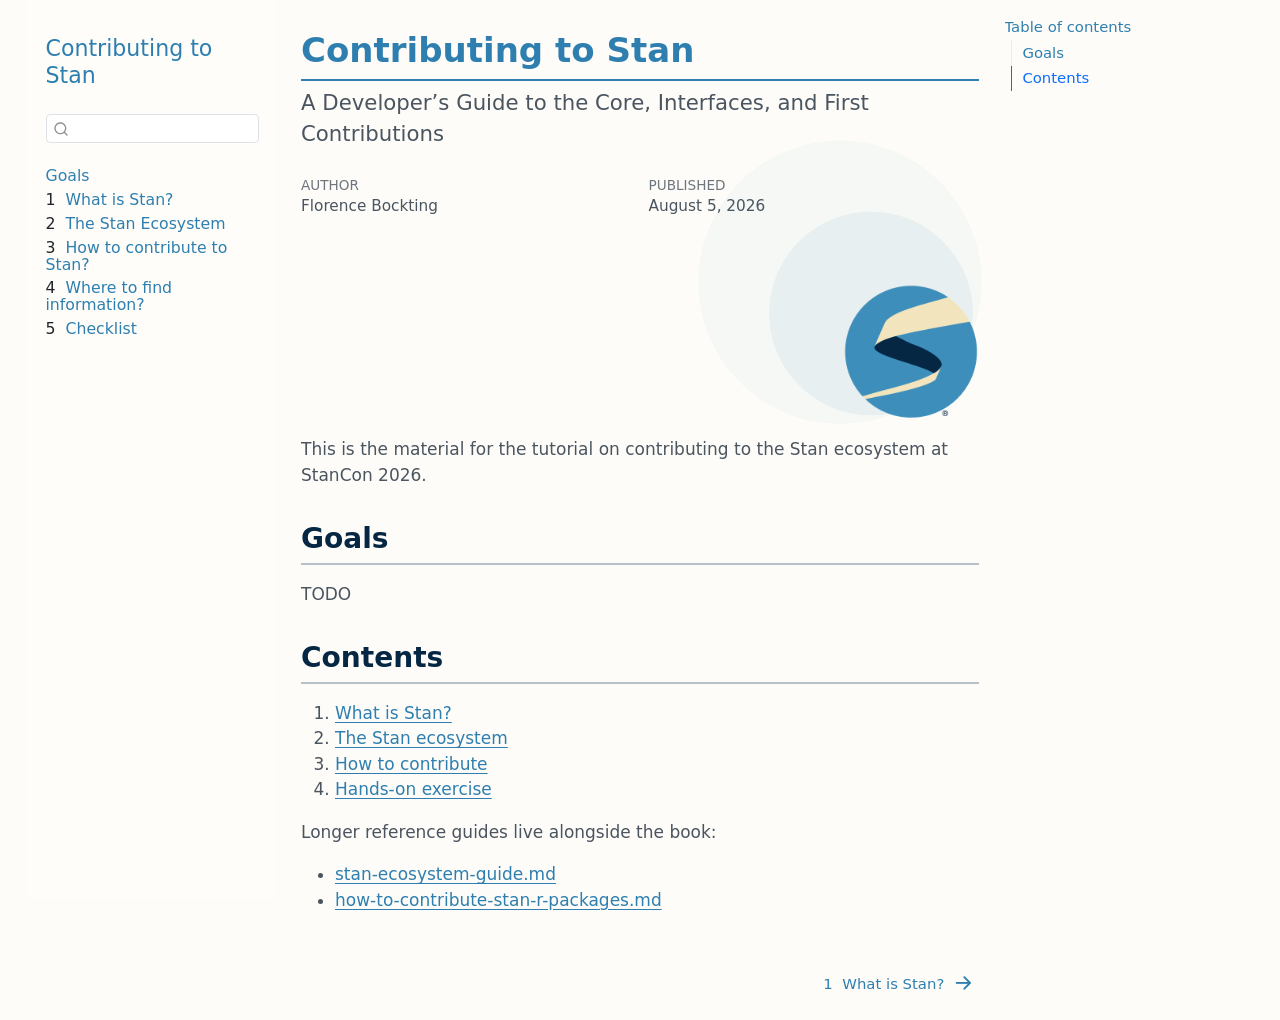
==== index.html @ cd62db87 "Built site for gh-pages" ====
<!DOCTYPE html>
<html xmlns="http://www.w3.org/1999/xhtml" lang="en" xml:lang="en"><head>

<meta charset="utf-8">
<meta name="generator" content="quarto-1.9.37">

<meta name="viewport" content="width=device-width, initial-scale=1.0, user-scalable=yes">

<meta name="author" content="Florence Bockting">
<meta name="dcterms.date" content="2026-08-05">

<title>Contributing to Stan</title>
<style>

code{white-space: pre-wrap;}
span.smallcaps{font-variant: small-caps;}
div.columns{display: flex; gap: min(4vw, 1.5em);}
div.column{flex: auto; overflow-x: auto;}
div.hanging-indent{margin-left: 1.5em; text-indent: -1.5em;}
ul.task-list{list-style: none;}
ul.task-list li input[type="checkbox"] {
width: 0.8em;
margin: 0 0.8em 0.2em -1em;  vertical-align: middle;
}
</style>


<script>const headroomChanged = new CustomEvent("quarto-hrChanged", {
  detail: {},
  bubbles: true,
  cancelable: false,
  composed: false,
});

const announceDismiss = () => {
  const annEl = window.document.getElementById("quarto-announcement");
  if (annEl) {
    annEl.remove();

    const annId = annEl.getAttribute("data-announcement-id");
    window.localStorage.setItem(`quarto-announce-${annId}`, "true");
  }
};

const announceRegister = () => {
  const annEl = window.document.getElementById("quarto-announcement");
  if (annEl) {
    const annId = annEl.getAttribute("data-announcement-id");
    const isDismissed =
      window.localStorage.getItem(`quarto-announce-${annId}`) || false;
    if (isDismissed) {
      announceDismiss();
      return;
    } else {
      annEl.classList.remove("hidden");
    }

    const actionEl = annEl.querySelector(".quarto-announcement-action");
    if (actionEl) {
      actionEl.addEventListener("click", function (e) {
        e.preventDefault();
        // Hide the bar immediately
        announceDismiss();
      });
    }
  }
};

window.document.addEventListener("DOMContentLoaded", function () {
  let init = false;

  announceRegister();

  // Manage the back to top button, if one is present.
  let lastScrollTop = window.pageYOffset || document.documentElement.scrollTop;
  const scrollDownBuffer = 5;
  const scrollUpBuffer = 35;
  const btn = document.getElementById("quarto-back-to-top");
  const hideBackToTop = () => {
    btn.style.display = "none";
  };
  const showBackToTop = () => {
    btn.style.display = "inline-block";
  };
  if (btn) {
    window.document.addEventListener(
      "scroll",
      function () {
        const currentScrollTop =
          window.pageYOffset || document.documentElement.scrollTop;

        // Shows and hides the button 'intelligently' as the user scrolls
        if (currentScrollTop - scrollDownBuffer > lastScrollTop) {
          hideBackToTop();
          lastScrollTop = currentScrollTop <= 0 ? 0 : currentScrollTop;
        } else if (currentScrollTop < lastScrollTop - scrollUpBuffer) {
          showBackToTop();
          lastScrollTop = currentScrollTop <= 0 ? 0 : currentScrollTop;
        }

        // Show the button at the bottom, hides it at the top
        if (currentScrollTop <= 0) {
          hideBackToTop();
        } else if (
          window.innerHeight + currentScrollTop >=
          document.body.offsetHeight
        ) {
          showBackToTop();
        }
      },
      false
    );
  }

  function throttle(func, wait) {
    var timeout;
    return function () {
      const context = this;
      const args = arguments;
      const later = function () {
        clearTimeout(timeout);
        timeout = null;
        func.apply(context, args);
      };

      if (!timeout) {
        timeout = setTimeout(later, wait);
      }
    };
  }

  function headerOffset() {
    // Set an offset if there is are fixed top navbar
    const headerEl = window.document.querySelector("header.fixed-top");
    if (headerEl) {
      return headerEl.clientHeight;
    } else {
      return 0;
    }
  }

  function footerOffset() {
    const footerEl = window.document.querySelector("footer.footer");
    if (footerEl) {
      return footerEl.clientHeight;
    } else {
      return 0;
    }
  }

  function dashboardOffset() {
    const dashboardNavEl = window.document.getElementById(
      "quarto-dashboard-header"
    );
    if (dashboardNavEl !== null) {
      return dashboardNavEl.clientHeight;
    } else {
      return 0;
    }
  }

  function updateDocumentOffsetWithoutAnimation() {
    updateDocumentOffset(false);
  }

  function updateDocumentOffset(animated) {
    // set body offset
    const topOffset = headerOffset();
    const bodyOffset = topOffset + footerOffset() + dashboardOffset();
    const bodyEl = window.document.body;
    bodyEl.setAttribute("data-bs-offset", topOffset);
    bodyEl.style.paddingTop = topOffset + "px";

    // deal with sidebar offsets
    const sidebars = window.document.querySelectorAll(
      ".sidebar, .headroom-target"
    );
    sidebars.forEach((sidebar) => {
      if (!animated) {
        sidebar.classList.add("notransition");
        // Remove the no transition class after the animation has time to complete
        setTimeout(function () {
          sidebar.classList.remove("notransition");
        }, 201);
      }

      if (window.Headroom && sidebar.classList.contains("sidebar-unpinned")) {
        sidebar.style.top = "0";
        sidebar.style.maxHeight = "100vh";
      } else {
        sidebar.style.top = topOffset + "px";
        sidebar.style.maxHeight = "calc(100vh - " + topOffset + "px)";
      }
    });

    // allow space for footer
    const mainContainer = window.document.querySelector(".quarto-container");
    if (mainContainer) {
      mainContainer.style.minHeight = "calc(100vh - " + bodyOffset + "px)";
    }

    // link offset
    let linkStyle = window.document.querySelector("#quarto-target-style");
    if (!linkStyle) {
      linkStyle = window.document.createElement("style");
      linkStyle.setAttribute("id", "quarto-target-style");
      window.document.head.appendChild(linkStyle);
    }
    while (linkStyle.firstChild) {
      linkStyle.removeChild(linkStyle.firstChild);
    }
    if (topOffset > 0) {
      linkStyle.appendChild(
        window.document.createTextNode(`
      section:target::before {
        content: "";
        display: block;
        height: ${topOffset}px;
        margin: -${topOffset}px 0 0;
      }`)
      );
    }
    if (init) {
      window.dispatchEvent(headroomChanged);
    }
    init = true;
  }

  // initialize headroom
  var header = window.document.querySelector("#quarto-header");
  if (header && window.Headroom) {
    const headroom = new window.Headroom(header, {
      tolerance: 5,
      onPin: function () {
        const sidebars = window.document.querySelectorAll(
          ".sidebar, .headroom-target"
        );
        sidebars.forEach((sidebar) => {
          sidebar.classList.remove("sidebar-unpinned");
        });
        updateDocumentOffset();
      },
      onUnpin: function () {
        const sidebars = window.document.querySelectorAll(
          ".sidebar, .headroom-target"
        );
        sidebars.forEach((sidebar) => {
          sidebar.classList.add("sidebar-unpinned");
        });
        updateDocumentOffset();
      },
    });
    headroom.init();

    let frozen = false;
    window.quartoToggleHeadroom = function () {
      if (frozen) {
        headroom.unfreeze();
        frozen = false;
      } else {
        headroom.freeze();
        frozen = true;
      }
    };
  }

  window.addEventListener(
    "hashchange",
    function (e) {
      if (
        getComputedStyle(document.documentElement).scrollBehavior !== "smooth"
      ) {
        window.scrollTo(0, window.pageYOffset - headerOffset());
      }
    },
    false
  );

  // Observe size changed for the header
  const headerEl = window.document.querySelector("header.fixed-top");
  if (headerEl && window.ResizeObserver) {
    const observer = new window.ResizeObserver(() => {
      setTimeout(updateDocumentOffsetWithoutAnimation, 0);
    });
    observer.observe(headerEl, {
      attributes: true,
      childList: true,
      characterData: true,
    });
  } else {
    window.addEventListener(
      "resize",
      throttle(updateDocumentOffsetWithoutAnimation, 50)
    );
  }
  setTimeout(updateDocumentOffsetWithoutAnimation, 250);

  // fixup index.html links if we aren't on the filesystem
  if (window.location.protocol !== "file:") {
    const links = window.document.querySelectorAll("a");
    for (let i = 0; i < links.length; i++) {
      if (links[i].href) {
        links[i].dataset.originalHref = links[i].href;
        links[i].href = links[i].href.replace(/\/index\.html/, "/");
      }
    }

    // Fixup any sharing links that require urls
    // Append url to any sharing urls
    const sharingLinks = window.document.querySelectorAll(
      "a.sidebar-tools-main-item, a.quarto-navigation-tool, a.quarto-navbar-tools, a.quarto-navbar-tools-item"
    );
    for (let i = 0; i < sharingLinks.length; i++) {
      const sharingLink = sharingLinks[i];
      const href = sharingLink.getAttribute("href");
      if (href) {
        sharingLink.setAttribute(
          "href",
          href.replace("|url|", window.location.href)
        );
      }
    }

    // Scroll the active navigation item into view, if necessary
    const navSidebar = window.document.querySelector("nav#quarto-sidebar");
    if (navSidebar) {
      // Find the active item
      const activeItem = navSidebar.querySelector("li.sidebar-item a.active");
      if (activeItem) {
        // Wait for the scroll height and height to resolve by observing size changes on the
        // nav element that is scrollable
        const resizeObserver = new ResizeObserver((_entries) => {
          // The bottom of the element
          const elBottom = activeItem.offsetTop;
          const viewBottom = navSidebar.scrollTop + navSidebar.clientHeight;

          // The element height and scroll height are the same, then we are still loading
          if (viewBottom !== navSidebar.scrollHeight) {
            // Determine if the item isn't visible and scroll to it
            if (elBottom >= viewBottom) {
              navSidebar.scrollTop = elBottom;
            }

            // stop observing now since we've completed the scroll
            resizeObserver.unobserve(navSidebar);
          }
        });
        resizeObserver.observe(navSidebar);
      }
    }
  }
});
</script>
<script>/*!
 * headroom.js v0.12.0 - Give your page some headroom. Hide your header until you need it
 * Copyright (c) 2020 Nick Williams - http://wicky.nillia.ms/headroom.js
 * License: MIT
 */

!function(t,n){"object"==typeof exports&&"undefined"!=typeof module?module.exports=n():"function"==typeof define&&define.amd?define(n):(t=t||self).Headroom=n()}(this,function(){"use strict";function t(){return"undefined"!=typeof window}function d(t){return function(t){return t&&t.document&&function(t){return 9===t.nodeType}(t.document)}(t)?function(t){var n=t.document,o=n.body,s=n.documentElement;return{scrollHeight:function(){return Math.max(o.scrollHeight,s.scrollHeight,o.offsetHeight,s.offsetHeight,o.clientHeight,s.clientHeight)},height:function(){return t.innerHeight||s.clientHeight||o.clientHeight},scrollY:function(){return void 0!==t.pageYOffset?t.pageYOffset:(s||o.parentNode||o).scrollTop}}}(t):function(t){return{scrollHeight:function(){return Math.max(t.scrollHeight,t.offsetHeight,t.clientHeight)},height:function(){return Math.max(t.offsetHeight,t.clientHeight)},scrollY:function(){return t.scrollTop}}}(t)}function n(t,s,e){var n,o=function(){var n=!1;try{var t={get passive(){n=!0}};window.addEventListener("test",t,t),window.removeEventListener("test",t,t)}catch(t){n=!1}return n}(),i=!1,r=d(t),l=r.scrollY(),a={};function c(){var t=Math.round(r.scrollY()),n=r.height(),o=r.scrollHeight();a.scrollY=t,a.lastScrollY=l,a.direction=l<t?"down":"up",a.distance=Math.abs(t-l),a.isOutOfBounds=t<0||o<t+n,a.top=t<=s.offset[a.direction],a.bottom=o<=t+n,a.toleranceExceeded=a.distance>s.tolerance[a.direction],e(a),l=t,i=!1}function h(){i||(i=!0,n=requestAnimationFrame(c))}var u=!!o&&{passive:!0,capture:!1};return t.addEventListener("scroll",h,u),c(),{destroy:function(){cancelAnimationFrame(n),t.removeEventListener("scroll",h,u)}}}function o(t){return t===Object(t)?t:{down:t,up:t}}function s(t,n){n=n||{},Object.assign(this,s.options,n),this.classes=Object.assign({},s.options.classes,n.classes),this.elem=t,this.tolerance=o(this.tolerance),this.offset=o(this.offset),this.initialised=!1,this.frozen=!1}return s.prototype={constructor:s,init:function(){return s.cutsTheMustard&&!this.initialised&&(this.addClass("initial"),this.initialised=!0,setTimeout(function(t){t.scrollTracker=n(t.scroller,{offset:t.offset,tolerance:t.tolerance},t.update.bind(t))},100,this)),this},destroy:function(){this.initialised=!1,Object.keys(this.classes).forEach(this.removeClass,this),this.scrollTracker.destroy()},unpin:function(){!this.hasClass("pinned")&&this.hasClass("unpinned")||(this.addClass("unpinned"),this.removeClass("pinned"),this.onUnpin&&this.onUnpin.call(this))},pin:function(){this.hasClass("unpinned")&&(this.addClass("pinned"),this.removeClass("unpinned"),this.onPin&&this.onPin.call(this))},freeze:function(){this.frozen=!0,this.addClass("frozen")},unfreeze:function(){this.frozen=!1,this.removeClass("frozen")},top:function(){this.hasClass("top")||(this.addClass("top"),this.removeClass("notTop"),this.onTop&&this.onTop.call(this))},notTop:function(){this.hasClass("notTop")||(this.addClass("notTop"),this.removeClass("top"),this.onNotTop&&this.onNotTop.call(this))},bottom:function(){this.hasClass("bottom")||(this.addClass("bottom"),this.removeClass("notBottom"),this.onBottom&&this.onBottom.call(this))},notBottom:function(){this.hasClass("notBottom")||(this.addClass("notBottom"),this.removeClass("bottom"),this.onNotBottom&&this.onNotBottom.call(this))},shouldUnpin:function(t){return"down"===t.direction&&!t.top&&t.toleranceExceeded},shouldPin:function(t){return"up"===t.direction&&t.toleranceExceeded||t.top},addClass:function(t){this.elem.classList.add.apply(this.elem.classList,this.classes[t].split(" "))},removeClass:function(t){this.elem.classList.remove.apply(this.elem.classList,this.classes[t].split(" "))},hasClass:function(t){return this.classes[t].split(" ").every(function(t){return this.classList.contains(t)},this.elem)},update:function(t){t.isOutOfBounds||!0!==this.frozen&&(t.top?this.top():this.notTop(),t.bottom?this.bottom():this.notBottom(),this.shouldUnpin(t)?this.unpin():this.shouldPin(t)&&this.pin())}},s.options={tolerance:{up:0,down:0},offset:0,scroller:t()?window:null,classes:{frozen:"headroom--frozen",pinned:"headroom--pinned",unpinned:"headroom--unpinned",top:"headroom--top",notTop:"headroom--not-top",bottom:"headroom--bottom",notBottom:"headroom--not-bottom",initial:"headroom"}},s.cutsTheMustard=!!(t()&&function(){}.bind&&"classList"in document.documentElement&&Object.assign&&Object.keys&&requestAnimationFrame),s});
</script>
<script>/*!
 * clipboard.js v2.0.11
 * https://clipboardjs.com/
 *
 * Licensed MIT © Zeno Rocha
 */
!function(t,e){"object"==typeof exports&&"object"==typeof module?module.exports=e():"function"==typeof define&&define.amd?define([],e):"object"==typeof exports?exports.ClipboardJS=e():t.ClipboardJS=e()}(this,function(){return n={686:function(t,e,n){"use strict";n.d(e,{default:function(){return b}});var e=n(279),i=n.n(e),e=n(370),u=n.n(e),e=n(817),r=n.n(e);function c(t){try{return document.execCommand(t)}catch(t){return}}var a=function(t){t=r()(t);return c("cut"),t};function o(t,e){var n,o,t=(n=t,o="rtl"===document.documentElement.getAttribute("dir"),(t=document.createElement("textarea")).style.fontSize="12pt",t.style.border="0",t.style.padding="0",t.style.margin="0",t.style.position="absolute",t.style[o?"right":"left"]="-9999px",o=window.pageYOffset||document.documentElement.scrollTop,t.style.top="".concat(o,"px"),t.setAttribute("readonly",""),t.value=n,t);return e.container.appendChild(t),e=r()(t),c("copy"),t.remove(),e}var f=function(t){var e=1<arguments.length&&void 0!==arguments[1]?arguments[1]:{container:document.body},n="";return"string"==typeof t?n=o(t,e):t instanceof HTMLInputElement&&!["text","search","url","tel","password"].includes(null==t?void 0:t.type)?n=o(t.value,e):(n=r()(t),c("copy")),n};function l(t){return(l="function"==typeof Symbol&&"symbol"==typeof Symbol.iterator?function(t){return typeof t}:function(t){return t&&"function"==typeof Symbol&&t.constructor===Symbol&&t!==Symbol.prototype?"symbol":typeof t})(t)}var s=function(){var t=0<arguments.length&&void 0!==arguments[0]?arguments[0]:{},e=t.action,n=void 0===e?"copy":e,o=t.container,e=t.target,t=t.text;if("copy"!==n&&"cut"!==n)throw new Error('Invalid "action" value, use either "copy" or "cut"');if(void 0!==e){if(!e||"object"!==l(e)||1!==e.nodeType)throw new Error('Invalid "target" value, use a valid Element');if("copy"===n&&e.hasAttribute("disabled"))throw new Error('Invalid "target" attribute. Please use "readonly" instead of "disabled" attribute');if("cut"===n&&(e.hasAttribute("readonly")||e.hasAttribute("disabled")))throw new Error('Invalid "target" attribute. You can\'t cut text from elements with "readonly" or "disabled" attributes')}return t?f(t,{container:o}):e?"cut"===n?a(e):f(e,{container:o}):void 0};function p(t){return(p="function"==typeof Symbol&&"symbol"==typeof Symbol.iterator?function(t){return typeof t}:function(t){return t&&"function"==typeof Symbol&&t.constructor===Symbol&&t!==Symbol.prototype?"symbol":typeof t})(t)}function d(t,e){for(var n=0;n<e.length;n++){var o=e[n];o.enumerable=o.enumerable||!1,o.configurable=!0,"value"in o&&(o.writable=!0),Object.defineProperty(t,o.key,o)}}function y(t,e){return(y=Object.setPrototypeOf||function(t,e){return t.__proto__=e,t})(t,e)}function h(n){var o=function(){if("undefined"==typeof Reflect||!Reflect.construct)return!1;if(Reflect.construct.sham)return!1;if("function"==typeof Proxy)return!0;try{return Date.prototype.toString.call(Reflect.construct(Date,[],function(){})),!0}catch(t){return!1}}();return function(){var t,e=v(n);return t=o?(t=v(this).constructor,Reflect.construct(e,arguments,t)):e.apply(this,arguments),e=this,!(t=t)||"object"!==p(t)&&"function"!=typeof t?function(t){if(void 0!==t)return t;throw new ReferenceError("this hasn't been initialised - super() hasn't been called")}(e):t}}function v(t){return(v=Object.setPrototypeOf?Object.getPrototypeOf:function(t){return t.__proto__||Object.getPrototypeOf(t)})(t)}function m(t,e){t="data-clipboard-".concat(t);if(e.hasAttribute(t))return e.getAttribute(t)}var b=function(){!function(t,e){if("function"!=typeof e&&null!==e)throw new TypeError("Super expression must either be null or a function");t.prototype=Object.create(e&&e.prototype,{constructor:{value:t,writable:!0,configurable:!0}}),e&&y(t,e)}(r,i());var t,e,n,o=h(r);function r(t,e){var n;return function(t){if(!(t instanceof r))throw new TypeError("Cannot call a class as a function")}(this),(n=o.call(this)).resolveOptions(e),n.listenClick(t),n}return t=r,n=[{key:"copy",value:function(t){var e=1<arguments.length&&void 0!==arguments[1]?arguments[1]:{container:document.body};return f(t,e)}},{key:"cut",value:function(t){return a(t)}},{key:"isSupported",value:function(){var t=0<arguments.length&&void 0!==arguments[0]?arguments[0]:["copy","cut"],t="string"==typeof t?[t]:t,e=!!document.queryCommandSupported;return t.forEach(function(t){e=e&&!!document.queryCommandSupported(t)}),e}}],(e=[{key:"resolveOptions",value:function(){var t=0<arguments.length&&void 0!==arguments[0]?arguments[0]:{};this.action="function"==typeof t.action?t.action:this.defaultAction,this.target="function"==typeof t.target?t.target:this.defaultTarget,this.text="function"==typeof t.text?t.text:this.defaultText,this.container="object"===p(t.container)?t.container:document.body}},{key:"listenClick",value:function(t){var e=this;this.listener=u()(t,"click",function(t){return e.onClick(t)})}},{key:"onClick",value:function(t){var e=t.delegateTarget||t.currentTarget,n=this.action(e)||"copy",t=s({action:n,container:this.container,target:this.target(e),text:this.text(e)});this.emit(t?"success":"error",{action:n,text:t,trigger:e,clearSelection:function(){e&&e.focus(),window.getSelection().removeAllRanges()}})}},{key:"defaultAction",value:function(t){return m("action",t)}},{key:"defaultTarget",value:function(t){t=m("target",t);if(t)return document.querySelector(t)}},{key:"defaultText",value:function(t){return m("text",t)}},{key:"destroy",value:function(){this.listener.destroy()}}])&&d(t.prototype,e),n&&d(t,n),r}()},828:function(t){var e;"undefined"==typeof Element||Element.prototype.matches||((e=Element.prototype).matches=e.matchesSelector||e.mozMatchesSelector||e.msMatchesSelector||e.oMatchesSelector||e.webkitMatchesSelector),t.exports=function(t,e){for(;t&&9!==t.nodeType;){if("function"==typeof t.matches&&t.matches(e))return t;t=t.parentNode}}},438:function(t,e,n){var u=n(828);function i(t,e,n,o,r){var i=function(e,n,t,o){return function(t){t.delegateTarget=u(t.target,n),t.delegateTarget&&o.call(e,t)}}.apply(this,arguments);return t.addEventListener(n,i,r),{destroy:function(){t.removeEventListener(n,i,r)}}}t.exports=function(t,e,n,o,r){return"function"==typeof t.addEventListener?i.apply(null,arguments):"function"==typeof n?i.bind(null,document).apply(null,arguments):("string"==typeof t&&(t=document.querySelectorAll(t)),Array.prototype.map.call(t,function(t){return i(t,e,n,o,r)}))}},879:function(t,n){n.node=function(t){return void 0!==t&&t instanceof HTMLElement&&1===t.nodeType},n.nodeList=function(t){var e=Object.prototype.toString.call(t);return void 0!==t&&("[object NodeList]"===e||"[object HTMLCollection]"===e)&&"length"in t&&(0===t.length||n.node(t[0]))},n.string=function(t){return"string"==typeof t||t instanceof String},n.fn=function(t){return"[object Function]"===Object.prototype.toString.call(t)}},370:function(t,e,n){var f=n(879),l=n(438);t.exports=function(t,e,n){if(!t&&!e&&!n)throw new Error("Missing required arguments");if(!f.string(e))throw new TypeError("Second argument must be a String");if(!f.fn(n))throw new TypeError("Third argument must be a Function");if(f.node(t))return c=e,a=n,(u=t).addEventListener(c,a),{destroy:function(){u.removeEventListener(c,a)}};if(f.nodeList(t))return o=t,r=e,i=n,Array.prototype.forEach.call(o,function(t){t.addEventListener(r,i)}),{destroy:function(){Array.prototype.forEach.call(o,function(t){t.removeEventListener(r,i)})}};if(f.string(t))return t=t,e=e,n=n,l(document.body,t,e,n);throw new TypeError("First argument must be a String, HTMLElement, HTMLCollection, or NodeList");var o,r,i,u,c,a}},817:function(t){t.exports=function(t){var e,n="SELECT"===t.nodeName?(t.focus(),t.value):"INPUT"===t.nodeName||"TEXTAREA"===t.nodeName?((e=t.hasAttribute("readonly"))||t.setAttribute("readonly",""),t.select(),t.setSelectionRange(0,t.value.length),e||t.removeAttribute("readonly"),t.value):(t.hasAttribute("contenteditable")&&t.focus(),n=window.getSelection(),(e=document.createRange()).selectNodeContents(t),n.removeAllRanges(),n.addRange(e),n.toString());return n}},279:function(t){function e(){}e.prototype={on:function(t,e,n){var o=this.e||(this.e={});return(o[t]||(o[t]=[])).push({fn:e,ctx:n}),this},once:function(t,e,n){var o=this;function r(){o.off(t,r),e.apply(n,arguments)}return r._=e,this.on(t,r,n)},emit:function(t){for(var e=[].slice.call(arguments,1),n=((this.e||(this.e={}))[t]||[]).slice(),o=0,r=n.length;o<r;o++)n[o].fn.apply(n[o].ctx,e);return this},off:function(t,e){var n=this.e||(this.e={}),o=n[t],r=[];if(o&&e)for(var i=0,u=o.length;i<u;i++)o[i].fn!==e&&o[i].fn._!==e&&r.push(o[i]);return r.length?n[t]=r:delete n[t],this}},t.exports=e,t.exports.TinyEmitter=e}},r={},o.n=function(t){var e=t&&t.__esModule?function(){return t.default}:function(){return t};return o.d(e,{a:e}),e},o.d=function(t,e){for(var n in e)o.o(e,n)&&!o.o(t,n)&&Object.defineProperty(t,n,{enumerable:!0,get:e[n]})},o.o=function(t,e){return Object.prototype.hasOwnProperty.call(t,e)},o(686).default;function o(t){if(r[t])return r[t].exports;var e=r[t]={exports:{}};return n[t](e,e.exports,o),e.exports}var n,r});</script>
<script>/*! @algolia/autocomplete-js 1.19.1 | MIT License | © Algolia, Inc. and contributors | https://github.com/algolia/autocomplete */
!function(e,t){"object"==typeof exports&&"undefined"!=typeof module?t(exports):"function"==typeof define&&define.amd?define(["exports"],t):t((e="undefined"!=typeof globalThis?globalThis:e||self)["@algolia/autocomplete-js"]={})}(this,(function(e){"use strict";function t(e,t){var n=Object.keys(e);if(Object.getOwnPropertySymbols){var r=Object.getOwnPropertySymbols(e);t&&(r=r.filter((function(t){return Object.getOwnPropertyDescriptor(e,t).enumerable}))),n.push.apply(n,r)}return n}function n(e){for(var n=1;n<arguments.length;n++){var r=null!=arguments[n]?arguments[n]:{};n%2?t(Object(r),!0).forEach((function(t){o(e,t,r[t])})):Object.getOwnPropertyDescriptors?Object.defineProperties(e,Object.getOwnPropertyDescriptors(r)):t(Object(r)).forEach((function(t){Object.defineProperty(e,t,Object.getOwnPropertyDescriptor(r,t))}))}return e}function r(e){return r="function"==typeof Symbol&&"symbol"==typeof Symbol.iterator?function(e){return typeof e}:function(e){return e&&"function"==typeof Symbol&&e.constructor===Symbol&&e!==Symbol.prototype?"symbol":typeof e},r(e)}function o(e,t,n){return(t=function(e){var t=function(e,t){if("object"!=typeof e||null===e)return e;var n=e[Symbol.toPrimitive];if(void 0!==n){var r=n.call(e,t||"default");if("object"!=typeof r)return r;throw new TypeError("@@toPrimitive must return a primitive value.")}return("string"===t?String:Number)(e)}(e,"string");return"symbol"==typeof t?t:String(t)}(t))in e?Object.defineProperty(e,t,{value:n,enumerable:!0,configurable:!0,writable:!0}):e[t]=n,e}function i(){return i=Object.assign?Object.assign.bind():function(e){for(var t=1;t<arguments.length;t++){var n=arguments[t];for(var r in n)Object.prototype.hasOwnProperty.call(n,r)&&(e[r]=n[r])}return e},i.apply(this,arguments)}function u(e,t){if(null==e)return{};var n,r,o=function(e,t){if(null==e)return{};var n,r,o={},i=Object.keys(e);for(r=0;r<i.length;r++)n=i[r],t.indexOf(n)>=0||(o[n]=e[n]);return o}(e,t);if(Object.getOwnPropertySymbols){var i=Object.getOwnPropertySymbols(e);for(r=0;r<i.length;r++)n=i[r],t.indexOf(n)>=0||Object.prototype.propertyIsEnumerable.call(e,n)&&(o[n]=e[n])}return o}function a(e,t){return function(e){if(Array.isArray(e))return e}(e)||function(e,t){var n=null==e?null:"undefined"!=typeof Symbol&&e[Symbol.iterator]||e["@@iterator"];if(null!=n){var r,o,i,u,a=[],l=!0,c=!1;try{if(i=(n=n.call(e)).next,0===t){if(Object(n)!==n)return;l=!1}else for(;!(l=(r=i.call(n)).done)&&(a.push(r.value),a.length!==t);l=!0);}catch(e){c=!0,o=e}finally{try{if(!l&&null!=n.return&&(u=n.return(),Object(u)!==u))return}finally{if(c)throw o}}return a}}(e,t)||c(e,t)||function(){throw new TypeError("Invalid attempt to destructure non-iterable instance.\nIn order to be iterable, non-array objects must have a [Symbol.iterator]() method.")}()}function l(e){return function(e){if(Array.isArray(e))return s(e)}(e)||function(e){if("undefined"!=typeof Symbol&&null!=e[Symbol.iterator]||null!=e["@@iterator"])return Array.from(e)}(e)||c(e)||function(){throw new TypeError("Invalid attempt to spread non-iterable instance.\nIn order to be iterable, non-array objects must have a [Symbol.iterator]() method.")}()}function c(e,t){if(e){if("string"==typeof e)return s(e,t);var n=Object.prototype.toString.call(e).slice(8,-1);return"Object"===n&&e.constructor&&(n=e.constructor.name),"Map"===n||"Set"===n?Array.from(e):"Arguments"===n||/^(?:Ui|I)nt(?:8|16|32)(?:Clamped)?Array$/.test(n)?s(e,t):void 0}}function s(e,t){(null==t||t>e.length)&&(t=e.length);for(var n=0,r=new Array(t);n<t;n++)r[n]=e[n];return r}function f(e){return{current:e}}function p(e,t){var n=void 0;return function(){for(var r=arguments.length,o=new Array(r),i=0;i<r;i++)o[i]=arguments[i];n&&clearTimeout(n),n=setTimeout((function(){return e.apply(void 0,o)}),t)}}function m(e){return e.reduce((function(e,t){return e.concat(t)}),[])}var v=0;function d(){return"autocomplete-".concat(v++)}function y(e,t){return t.reduce((function(e,t){return e&&e[t]}),e)}function b(e){return 0===e.collections.length?0:e.collections.reduce((function(e,t){return e+t.items.length}),0)}function g(e){return e!==Object(e)}function h(e,t){if(e===t)return!0;if(g(e)||g(t)||"function"==typeof e||"function"==typeof t)return e===t;if(Object.keys(e).length!==Object.keys(t).length)return!1;for(var n=0,r=Object.keys(e);n<r.length;n++){var o=r[n];if(!(o in t))return!1;if(!h(e[o],t[o]))return!1}return!0}var _=function(){};var O="1.19.1",S=[{segment:"autocomplete-core",version:O}];function j(e){var t=e.item,n=e.items,r=void 0===n?[]:n;return{index:t.__autocomplete_indexName,items:[t],positions:[1+r.findIndex((function(e){return e.objectID===t.objectID}))],queryID:t.__autocomplete_queryID,algoliaSource:["autocomplete"]}}function P(e,t){return function(e){if(Array.isArray(e))return e}(e)||function(e,t){var n=null==e?null:"undefined"!=typeof Symbol&&e[Symbol.iterator]||e["@@iterator"];if(null!=n){var r,o,i,u,a=[],l=!0,c=!1;try{if(i=(n=n.call(e)).next,0===t){if(Object(n)!==n)return;l=!1}else for(;!(l=(r=i.call(n)).done)&&(a.push(r.value),a.length!==t);l=!0);}catch(e){c=!0,o=e}finally{try{if(!l&&null!=n.return&&(u=n.return(),Object(u)!==u))return}finally{if(c)throw o}}return a}}(e,t)||function(e,t){if(!e)return;if("string"==typeof e)return w(e,t);var n=Object.prototype.toString.call(e).slice(8,-1);"Object"===n&&e.constructor&&(n=e.constructor.name);if("Map"===n||"Set"===n)return Array.from(e);if("Arguments"===n||/^(?:Ui|I)nt(?:8|16|32)(?:Clamped)?Array$/.test(n))return w(e,t)}(e,t)||function(){throw new TypeError("Invalid attempt to destructure non-iterable instance.\nIn order to be iterable, non-array objects must have a [Symbol.iterator]() method.")}()}function w(e,t){(null==t||t>e.length)&&(t=e.length);for(var n=0,r=new Array(t);n<t;n++)r[n]=e[n];return r}var I=["items"],A=["items"];function E(e){return E="function"==typeof Symbol&&"symbol"==typeof Symbol.iterator?function(e){return typeof e}:function(e){return e&&"function"==typeof Symbol&&e.constructor===Symbol&&e!==Symbol.prototype?"symbol":typeof e},E(e)}function D(e){return function(e){if(Array.isArray(e))return C(e)}(e)||function(e){if("undefined"!=typeof Symbol&&null!=e[Symbol.iterator]||null!=e["@@iterator"])return Array.from(e)}(e)||function(e,t){if(!e)return;if("string"==typeof e)return C(e,t);var n=Object.prototype.toString.call(e).slice(8,-1);"Object"===n&&e.constructor&&(n=e.constructor.name);if("Map"===n||"Set"===n)return Array.from(e);if("Arguments"===n||/^(?:Ui|I)nt(?:8|16|32)(?:Clamped)?Array$/.test(n))return C(e,t)}(e)||function(){throw new TypeError("Invalid attempt to spread non-iterable instance.\nIn order to be iterable, non-array objects must have a [Symbol.iterator]() method.")}()}function C(e,t){(null==t||t>e.length)&&(t=e.length);for(var n=0,r=new Array(t);n<t;n++)r[n]=e[n];return r}function k(e,t){if(null==e)return{};var n,r,o=function(e,t){if(null==e)return{};var n,r,o={},i=Object.keys(e);for(r=0;r<i.length;r++)n=i[r],t.indexOf(n)>=0||(o[n]=e[n]);return o}(e,t);if(Object.getOwnPropertySymbols){var i=Object.getOwnPropertySymbols(e);for(r=0;r<i.length;r++)n=i[r],t.indexOf(n)>=0||Object.prototype.propertyIsEnumerable.call(e,n)&&(o[n]=e[n])}return o}function x(e,t){var n=Object.keys(e);if(Object.getOwnPropertySymbols){var r=Object.getOwnPropertySymbols(e);t&&(r=r.filter((function(t){return Object.getOwnPropertyDescriptor(e,t).enumerable}))),n.push.apply(n,r)}return n}function N(e){for(var t=1;t<arguments.length;t++){var n=null!=arguments[t]?arguments[t]:{};t%2?x(Object(n),!0).forEach((function(t){T(e,t,n[t])})):Object.getOwnPropertyDescriptors?Object.defineProperties(e,Object.getOwnPropertyDescriptors(n)):x(Object(n)).forEach((function(t){Object.defineProperty(e,t,Object.getOwnPropertyDescriptor(n,t))}))}return e}function T(e,t,n){return(t=function(e){var t=function(e,t){if("object"!==E(e)||null===e)return e;var n=e[Symbol.toPrimitive];if(void 0!==n){var r=n.call(e,t||"default");if("object"!==E(r))return r;throw new TypeError("@@toPrimitive must return a primitive value.")}return("string"===t?String:Number)(e)}(e,"string");return"symbol"===E(t)?t:String(t)}(t))in e?Object.defineProperty(e,t,{value:n,enumerable:!0,configurable:!0,writable:!0}):e[t]=n,e}function q(e){for(var t=arguments.length>1&&void 0!==arguments[1]?arguments[1]:20,n=[],r=0;r<e.objectIDs.length;r+=t)n.push(N(N({},e),{},{objectIDs:e.objectIDs.slice(r,r+t)}));return n}function B(e){return e.map((function(e){var t=e.items,n=k(e,I);return N(N({},n),{},{objectIDs:(null==t?void 0:t.map((function(e){return e.objectID})))||n.objectIDs})}))}function R(e){var t,n,r,o=(t=P((e.version||"").split(".").map(Number),2),n=t[0],r=t[1],n>=3||2===n&&r>=4||1===n&&r>=10);function i(t,n,r){if(o&&void 0!==r){var i=r[0].__autocomplete_algoliaCredentials,u={"X-Algolia-Application-Id":i.appId,"X-Algolia-API-Key":i.apiKey};e.apply(void 0,[t].concat(D(n),[{headers:u}]))}else e.apply(void 0,[t].concat(D(n)))}return{init:function(t,n){e("init",{appId:t,apiKey:n})},setAuthenticatedUserToken:function(t){e("setAuthenticatedUserToken",t)},setUserToken:function(t){e("setUserToken",t)},clickedObjectIDsAfterSearch:function(){for(var e=arguments.length,t=new Array(e),n=0;n<e;n++)t[n]=arguments[n];t.length>0&&i("clickedObjectIDsAfterSearch",B(t),t[0].items)},clickedObjectIDs:function(){for(var e=arguments.length,t=new Array(e),n=0;n<e;n++)t[n]=arguments[n];t.length>0&&i("clickedObjectIDs",B(t),t[0].items)},clickedFilters:function(){for(var t=arguments.length,n=new Array(t),r=0;r<t;r++)n[r]=arguments[r];n.length>0&&e.apply(void 0,["clickedFilters"].concat(n))},convertedObjectIDsAfterSearch:function(){for(var e=arguments.length,t=new Array(e),n=0;n<e;n++)t[n]=arguments[n];t.length>0&&i("convertedObjectIDsAfterSearch",B(t),t[0].items)},convertedObjectIDs:function(){for(var e=arguments.length,t=new Array(e),n=0;n<e;n++)t[n]=arguments[n];t.length>0&&i("convertedObjectIDs",B(t),t[0].items)},convertedFilters:function(){for(var t=arguments.length,n=new Array(t),r=0;r<t;r++)n[r]=arguments[r];n.length>0&&e.apply(void 0,["convertedFilters"].concat(n))},viewedObjectIDs:function(){for(var e=arguments.length,t=new Array(e),n=0;n<e;n++)t[n]=arguments[n];t.length>0&&t.reduce((function(e,t){var n=t.items,r=k(t,A);return[].concat(D(e),D(q(N(N({},r),{},{objectIDs:(null==n?void 0:n.map((function(e){return e.objectID})))||r.objectIDs})).map((function(e){return{items:n,payload:e}}))))}),[]).forEach((function(e){var t=e.items;return i("viewedObjectIDs",[e.payload],t)}))},viewedFilters:function(){for(var t=arguments.length,n=new Array(t),r=0;r<t;r++)n[r]=arguments[r];n.length>0&&e.apply(void 0,["viewedFilters"].concat(n))}}}function L(e){var t=e.items.reduce((function(e,t){var n;return e[t.__autocomplete_indexName]=(null!==(n=e[t.__autocomplete_indexName])&&void 0!==n?n:[]).concat(t),e}),{});return Object.keys(t).map((function(e){return{index:e,items:t[e],algoliaSource:["autocomplete"]}}))}function F(e){return e.objectID&&e.__autocomplete_indexName&&e.__autocomplete_queryID}function U(e){return U="function"==typeof Symbol&&"symbol"==typeof Symbol.iterator?function(e){return typeof e}:function(e){return e&&"function"==typeof Symbol&&e.constructor===Symbol&&e!==Symbol.prototype?"symbol":typeof e},U(e)}function M(e){return function(e){if(Array.isArray(e))return H(e)}(e)||function(e){if("undefined"!=typeof Symbol&&null!=e[Symbol.iterator]||null!=e["@@iterator"])return Array.from(e)}(e)||function(e,t){if(!e)return;if("string"==typeof e)return H(e,t);var n=Object.prototype.toString.call(e).slice(8,-1);"Object"===n&&e.constructor&&(n=e.constructor.name);if("Map"===n||"Set"===n)return Array.from(e);if("Arguments"===n||/^(?:Ui|I)nt(?:8|16|32)(?:Clamped)?Array$/.test(n))return H(e,t)}(e)||function(){throw new TypeError("Invalid attempt to spread non-iterable instance.\nIn order to be iterable, non-array objects must have a [Symbol.iterator]() method.")}()}function H(e,t){(null==t||t>e.length)&&(t=e.length);for(var n=0,r=new Array(t);n<t;n++)r[n]=e[n];return r}function V(e,t){var n=Object.keys(e);if(Object.getOwnPropertySymbols){var r=Object.getOwnPropertySymbols(e);t&&(r=r.filter((function(t){return Object.getOwnPropertyDescriptor(e,t).enumerable}))),n.push.apply(n,r)}return n}function W(e){for(var t=1;t<arguments.length;t++){var n=null!=arguments[t]?arguments[t]:{};t%2?V(Object(n),!0).forEach((function(t){Q(e,t,n[t])})):Object.getOwnPropertyDescriptors?Object.defineProperties(e,Object.getOwnPropertyDescriptors(n)):V(Object(n)).forEach((function(t){Object.defineProperty(e,t,Object.getOwnPropertyDescriptor(n,t))}))}return e}function Q(e,t,n){return(t=function(e){var t=function(e,t){if("object"!==U(e)||null===e)return e;var n=e[Symbol.toPrimitive];if(void 0!==n){var r=n.call(e,t||"default");if("object"!==U(r))return r;throw new TypeError("@@toPrimitive must return a primitive value.")}return("string"===t?String:Number)(e)}(e,"string");return"symbol"===U(t)?t:String(t)}(t))in e?Object.defineProperty(e,t,{value:n,enumerable:!0,configurable:!0,writable:!0}):e[t]=n,e}var K="2.15.0",$="https://cdn.jsdelivr.net/npm/search-insights@".concat(K,"/dist/search-insights.min.js"),z=p((function(e){var t=e.onItemsChange,n=e.items,r=e.insights,o=e.state;t({insights:r,insightsEvents:L({items:n}).map((function(e){return W({eventName:"Items Viewed"},e)})),state:o})}),400);function G(e){var t=function(e){return W({onItemsChange:function(e){var t=e.insights,n=e.insightsEvents,r=e.state;t.viewedObjectIDs.apply(t,M(n.map((function(e){return W(W({},e),{},{algoliaSource:J(e.algoliaSource,r.context)})}))))},onSelect:function(e){var t=e.insights,n=e.insightsEvents,r=e.state;t.clickedObjectIDsAfterSearch.apply(t,M(n.map((function(e){return W(W({},e),{},{algoliaSource:J(e.algoliaSource,r.context)})}))))},onActive:_,__autocomplete_clickAnalytics:!0},e)}(e),n=t.insightsClient,r=t.insightsInitParams,o=t.onItemsChange,i=t.onSelect,u=t.onActive,a=t.__autocomplete_clickAnalytics,l=n;if(n||function(e){if("undefined"!=typeof window)e({window:window})}((function(e){var t=e.window,n=t.AlgoliaAnalyticsObject||"aa";"string"==typeof n&&(l=t[n]),l||(t.AlgoliaAnalyticsObject=n,t[n]||(t[n]=function(){t[n].queue||(t[n].queue=[]);for(var e=arguments.length,r=new Array(e),o=0;o<e;o++)r[o]=arguments[o];t[n].queue.push(r)}),t[n].version=K,l=t[n],function(e){var t="[Autocomplete]: Could not load search-insights.js. Please load it manually following https://alg.li/insights-autocomplete";try{var n=e.document.createElement("script");n.async=!0,n.src=$,n.onerror=function(){console.error(t)},document.body.appendChild(n)}catch(e){console.error(t)}}(t))})),!l)return{};r&&l("init",W({partial:!0},r));var c=R(l),s=f([]),m=p((function(e){var t=e.state;if(t.isOpen){var n=t.collections.reduce((function(e,t){return[].concat(M(e),M(t.items))}),[]).filter(F);h(s.current.map((function(e){return e.objectID})),n.map((function(e){return e.objectID})))||(s.current=n,n.length>0&&z({onItemsChange:o,items:n,insights:c,state:t}))}}),0);return{name:"aa.algoliaInsightsPlugin",subscribe:function(e){var t=e.setContext,n=e.onSelect,r=e.onActive;function o(e){t({algoliaInsightsPlugin:{__algoliaSearchParameters:W(W({},a?{clickAnalytics:!0}:{}),e?{userToken:X(e)}:{}),insights:c}})}l("addAlgoliaAgent","insights-plugin"),o(),l("onUserTokenChange",(function(e){o(e)})),l("getUserToken",null,(function(e,t){o(t)})),n((function(e){var t=e.item,n=e.state,r=e.event,o=e.source;F(t)&&i({state:n,event:r,insights:c,item:t,insightsEvents:[W({eventName:"Item Selected"},j({item:t,items:o.getItems().filter(F)}))]})})),r((function(e){var t=e.item,n=e.source,r=e.state,o=e.event;F(t)&&u({state:r,event:o,insights:c,item:t,insightsEvents:[W({eventName:"Item Active"},j({item:t,items:n.getItems().filter(F)}))]})}))},onStateChange:function(e){var t=e.state;m({state:t})},__autocomplete_pluginOptions:e}}function J(){var e,t=arguments.length>0&&void 0!==arguments[0]?arguments[0]:[],n=arguments.length>1?arguments[1]:void 0;return[].concat(M(t),["autocomplete-internal"],M(null!==(e=n.algoliaInsightsPlugin)&&void 0!==e&&e.__automaticInsights?["autocomplete-automatic"]:[]))}function X(e){return"number"==typeof e?e.toString():e}function Y(e,t){var n=t;return{then:function(t,r){return Y(e.then(ee(t,n,e),ee(r,n,e)),n)},catch:function(t){return Y(e.catch(ee(t,n,e)),n)},finally:function(t){return t&&n.onCancelList.push(t),Y(e.finally(ee(t&&function(){return n.onCancelList=[],t()},n,e)),n)},cancel:function(){n.isCanceled=!0;var e=n.onCancelList;n.onCancelList=[],e.forEach((function(e){e()}))},isCanceled:function(){return!0===n.isCanceled}}}function Z(e){return Y(e,{isCanceled:!1,onCancelList:[]})}function ee(e,t,n){return e?function(n){return t.isCanceled?n:e(n)}:n}var te,ne=!0;function re(e,t,n,r){if(!n)return null;if(e<0&&(null===t||null!==r&&0===t))return n+e;var o=(null===t?-1:t)+e;return o<=-1||o>=n?null===r?null:0:o}function oe(e,t){var n=Object.keys(e);if(Object.getOwnPropertySymbols){var r=Object.getOwnPropertySymbols(e);t&&(r=r.filter((function(t){return Object.getOwnPropertyDescriptor(e,t).enumerable}))),n.push.apply(n,r)}return n}function ie(e){for(var t=1;t<arguments.length;t++){var n=null!=arguments[t]?arguments[t]:{};t%2?oe(Object(n),!0).forEach((function(t){ue(e,t,n[t])})):Object.getOwnPropertyDescriptors?Object.defineProperties(e,Object.getOwnPropertyDescriptors(n)):oe(Object(n)).forEach((function(t){Object.defineProperty(e,t,Object.getOwnPropertyDescriptor(n,t))}))}return e}function ue(e,t,n){return(t=function(e){var t=function(e,t){if("object"!==ae(e)||null===e)return e;var n=e[Symbol.toPrimitive];if(void 0!==n){var r=n.call(e,t||"default");if("object"!==ae(r))return r;throw new TypeError("@@toPrimitive must return a primitive value.")}return("string"===t?String:Number)(e)}(e,"string");return"symbol"===ae(t)?t:String(t)}(t))in e?Object.defineProperty(e,t,{value:n,enumerable:!0,configurable:!0,writable:!0}):e[t]=n,e}function ae(e){return ae="function"==typeof Symbol&&"symbol"==typeof Symbol.iterator?function(e){return typeof e}:function(e){return e&&"function"==typeof Symbol&&e.constructor===Symbol&&e!==Symbol.prototype?"symbol":typeof e},ae(e)}function le(e,t){var n="undefined"!=typeof Symbol&&e[Symbol.iterator]||e["@@iterator"];if(!n){if(Array.isArray(e)||(n=function(e,t){if(!e)return;if("string"==typeof e)return ce(e,t);var n=Object.prototype.toString.call(e).slice(8,-1);"Object"===n&&e.constructor&&(n=e.constructor.name);if("Map"===n||"Set"===n)return Array.from(e);if("Arguments"===n||/^(?:Ui|I)nt(?:8|16|32)(?:Clamped)?Array$/.test(n))return ce(e,t)}(e))||t&&e&&"number"==typeof e.length){n&&(e=n);var r=0,o=function(){};return{s:o,n:function(){return r>=e.length?{done:!0}:{done:!1,value:e[r++]}},e:function(e){throw e},f:o}}throw new TypeError("Invalid attempt to iterate non-iterable instance.\nIn order to be iterable, non-array objects must have a [Symbol.iterator]() method.")}var i,u=!0,a=!1;return{s:function(){n=n.call(e)},n:function(){var e=n.next();return u=e.done,e},e:function(e){a=!0,i=e},f:function(){try{u||null==n.return||n.return()}finally{if(a)throw i}}}}function ce(e,t){(null==t||t>e.length)&&(t=e.length);for(var n=0,r=new Array(t);n<t;n++)r[n]=e[n];return r}var se=function(e,t){var n,r=!1,o=[],i=le(e);try{for(i.s();!(n=i.n()).done;){var u,a,l,c=null===(u=n.value.__autocomplete_pluginOptions)||void 0===u||null===(a=(l=u).awaitSubmit)||void 0===a?void 0:a.call(l);if("number"==typeof c)o.push(c);else if(!0===c){r=!0;break}}}catch(e){i.e(e)}finally{i.f()}return r?t.wait():o.length>0?t.wait(Math.max.apply(Math,o)):void 0};function fe(e){var t=function(e){var t=e.collections.map((function(e){return e.items.length})).reduce((function(e,t,n){var r=(e[n-1]||0)+t;return e.push(r),e}),[]).reduce((function(t,n){return n<=e.activeItemId?t+1:t}),0);return e.collections[t]}(e);if(!t)return null;var n=t.items[function(e){for(var t=e.state,n=e.collection,r=!1,o=0,i=0;!1===r;){var u=t.collections[o];if(u===n){r=!0;break}i+=u.items.length,o++}return t.activeItemId-i}({state:e,collection:t})],r=t.source;return{item:n,itemInputValue:r.getItemInputValue({item:n,state:e}),itemUrl:r.getItemUrl({item:n,state:e}),source:r}}function pe(e,t,n){return[e,null==n?void 0:n.sourceId,t].filter(Boolean).join("-").replace(/\s/g,"")}var me=/((gt|sm)-|galaxy nexus)|samsung[- ]|samsungbrowser/i;function ve(e){return e.nativeEvent||e}function de(e){return de="function"==typeof Symbol&&"symbol"==typeof Symbol.iterator?function(e){return typeof e}:function(e){return e&&"function"==typeof Symbol&&e.constructor===Symbol&&e!==Symbol.prototype?"symbol":typeof e},de(e)}function ye(e,t){var n=Object.keys(e);if(Object.getOwnPropertySymbols){var r=Object.getOwnPropertySymbols(e);t&&(r=r.filter((function(t){return Object.getOwnPropertyDescriptor(e,t).enumerable}))),n.push.apply(n,r)}return n}function be(e,t,n){return(t=function(e){var t=function(e,t){if("object"!==de(e)||null===e)return e;var n=e[Symbol.toPrimitive];if(void 0!==n){var r=n.call(e,t||"default");if("object"!==de(r))return r;throw new TypeError("@@toPrimitive must return a primitive value.")}return("string"===t?String:Number)(e)}(e,"string");return"symbol"===de(t)?t:String(t)}(t))in e?Object.defineProperty(e,t,{value:n,enumerable:!0,configurable:!0,writable:!0}):e[t]=n,e}function ge(e,t,n){var r,o=t.initialState;return{getState:function(){return o},dispatch:function(r,i){var u=function(e){for(var t=1;t<arguments.length;t++){var n=null!=arguments[t]?arguments[t]:{};t%2?ye(Object(n),!0).forEach((function(t){be(e,t,n[t])})):Object.getOwnPropertyDescriptors?Object.defineProperties(e,Object.getOwnPropertyDescriptors(n)):ye(Object(n)).forEach((function(t){Object.defineProperty(e,t,Object.getOwnPropertyDescriptor(n,t))}))}return e}({},o);o=e(o,{type:r,props:t,payload:i}),n({state:o,prevState:u})},pendingRequests:(r=[],{add:function(e){return r.push(e),e.finally((function(){r=r.filter((function(t){return t!==e}))}))},cancelAll:function(){r.forEach((function(e){return e.cancel()}))},isEmpty:function(){return 0===r.length},wait:function(e){return ne?(ne=!1,te=e?Promise.race([Promise.all(r),new Promise((function(t){return setTimeout(t,e)}))]):Promise.all(r),te.then((function(){ne=!0}))):te}})}}function he(e){return he="function"==typeof Symbol&&"symbol"==typeof Symbol.iterator?function(e){return typeof e}:function(e){return e&&"function"==typeof Symbol&&e.constructor===Symbol&&e!==Symbol.prototype?"symbol":typeof e},he(e)}function _e(e,t){var n=Object.keys(e);if(Object.getOwnPropertySymbols){var r=Object.getOwnPropertySymbols(e);t&&(r=r.filter((function(t){return Object.getOwnPropertyDescriptor(e,t).enumerable}))),n.push.apply(n,r)}return n}function Oe(e){for(var t=1;t<arguments.length;t++){var n=null!=arguments[t]?arguments[t]:{};t%2?_e(Object(n),!0).forEach((function(t){Se(e,t,n[t])})):Object.getOwnPropertyDescriptors?Object.defineProperties(e,Object.getOwnPropertyDescriptors(n)):_e(Object(n)).forEach((function(t){Object.defineProperty(e,t,Object.getOwnPropertyDescriptor(n,t))}))}return e}function Se(e,t,n){return(t=function(e){var t=function(e,t){if("object"!==he(e)||null===e)return e;var n=e[Symbol.toPrimitive];if(void 0!==n){var r=n.call(e,t||"default");if("object"!==he(r))return r;throw new TypeError("@@toPrimitive must return a primitive value.")}return("string"===t?String:Number)(e)}(e,"string");return"symbol"===he(t)?t:String(t)}(t))in e?Object.defineProperty(e,t,{value:n,enumerable:!0,configurable:!0,writable:!0}):e[t]=n,e}function je(e){return je="function"==typeof Symbol&&"symbol"==typeof Symbol.iterator?function(e){return typeof e}:function(e){return e&&"function"==typeof Symbol&&e.constructor===Symbol&&e!==Symbol.prototype?"symbol":typeof e},je(e)}function Pe(e){return function(e){if(Array.isArray(e))return we(e)}(e)||function(e){if("undefined"!=typeof Symbol&&null!=e[Symbol.iterator]||null!=e["@@iterator"])return Array.from(e)}(e)||function(e,t){if(!e)return;if("string"==typeof e)return we(e,t);var n=Object.prototype.toString.call(e).slice(8,-1);"Object"===n&&e.constructor&&(n=e.constructor.name);if("Map"===n||"Set"===n)return Array.from(e);if("Arguments"===n||/^(?:Ui|I)nt(?:8|16|32)(?:Clamped)?Array$/.test(n))return we(e,t)}(e)||function(){throw new TypeError("Invalid attempt to spread non-iterable instance.\nIn order to be iterable, non-array objects must have a [Symbol.iterator]() method.")}()}function we(e,t){(null==t||t>e.length)&&(t=e.length);for(var n=0,r=new Array(t);n<t;n++)r[n]=e[n];return r}function Ie(e,t){var n=Object.keys(e);if(Object.getOwnPropertySymbols){var r=Object.getOwnPropertySymbols(e);t&&(r=r.filter((function(t){return Object.getOwnPropertyDescriptor(e,t).enumerable}))),n.push.apply(n,r)}return n}function Ae(e){for(var t=1;t<arguments.length;t++){var n=null!=arguments[t]?arguments[t]:{};t%2?Ie(Object(n),!0).forEach((function(t){Ee(e,t,n[t])})):Object.getOwnPropertyDescriptors?Object.defineProperties(e,Object.getOwnPropertyDescriptors(n)):Ie(Object(n)).forEach((function(t){Object.defineProperty(e,t,Object.getOwnPropertyDescriptor(n,t))}))}return e}function Ee(e,t,n){return(t=function(e){var t=function(e,t){if("object"!==je(e)||null===e)return e;var n=e[Symbol.toPrimitive];if(void 0!==n){var r=n.call(e,t||"default");if("object"!==je(r))return r;throw new TypeError("@@toPrimitive must return a primitive value.")}return("string"===t?String:Number)(e)}(e,"string");return"symbol"===je(t)?t:String(t)}(t))in e?Object.defineProperty(e,t,{value:n,enumerable:!0,configurable:!0,writable:!0}):e[t]=n,e}function De(e,t){var n,r="undefined"!=typeof window?window:{},o=e.plugins||[];return Ae(Ae({debug:!1,openOnFocus:!1,enterKeyHint:void 0,ignoreCompositionEvents:!1,placeholder:"",autoFocus:!1,defaultActiveItemId:null,stallThreshold:300,insights:void 0,environment:r,shouldPanelOpen:function(e){return b(e.state)>0},reshape:function(e){return e.sources}},e),{},{id:null!==(n=e.id)&&void 0!==n?n:d(),plugins:o,initialState:Ae({activeItemId:null,query:"",completion:null,collections:[],isOpen:!1,status:"idle",context:{}},e.initialState),onStateChange:function(t){var n;null===(n=e.onStateChange)||void 0===n||n.call(e,t),o.forEach((function(e){var n;return null===(n=e.onStateChange)||void 0===n?void 0:n.call(e,t)}))},onSubmit:function(t){var n;null===(n=e.onSubmit)||void 0===n||n.call(e,t),o.forEach((function(e){var n;return null===(n=e.onSubmit)||void 0===n?void 0:n.call(e,t)}))},onReset:function(t){var n;null===(n=e.onReset)||void 0===n||n.call(e,t),o.forEach((function(e){var n;return null===(n=e.onReset)||void 0===n?void 0:n.call(e,t)}))},getSources:function(n){return Promise.all([].concat(Pe(o.map((function(e){return e.getSources}))),[e.getSources]).filter(Boolean).map((function(e){return function(e,t){var n=[];return Promise.resolve(e(t)).then((function(e){return Promise.all(e.filter((function(e){return Boolean(e)})).map((function(e){if(e.sourceId,n.includes(e.sourceId))throw new Error("[Autocomplete] The `sourceId` ".concat(JSON.stringify(e.sourceId)," is not unique."));n.push(e.sourceId);var t={getItemInputValue:function(e){return e.state.query},getItemUrl:function(){},onSelect:function(e){(0,e.setIsOpen)(!1)},onActive:_,onResolve:_};Object.keys(t).forEach((function(e){t[e].__default=!0}));var r=ie(ie({},t),e);return Promise.resolve(r)})))}))}(e,n)}))).then((function(e){return m(e)})).then((function(e){return e.map((function(e){return Ae(Ae({},e),{},{onSelect:function(n){e.onSelect(n),t.forEach((function(e){var t;return null===(t=e.onSelect)||void 0===t?void 0:t.call(e,n)}))},onActive:function(n){e.onActive(n),t.forEach((function(e){var t;return null===(t=e.onActive)||void 0===t?void 0:t.call(e,n)}))},onResolve:function(n){e.onResolve(n),t.forEach((function(e){var t;return null===(t=e.onResolve)||void 0===t?void 0:t.call(e,n)}))}})}))}))},navigator:Ae({navigate:function(e){var t=e.itemUrl;r.location.assign(t)},navigateNewTab:function(e){var t=e.itemUrl,n=r.open(t,"_blank","noopener");null==n||n.focus()},navigateNewWindow:function(e){var t=e.itemUrl;r.open(t,"_blank","noopener")}},e.navigator)})}function Ce(e){return Ce="function"==typeof Symbol&&"symbol"==typeof Symbol.iterator?function(e){return typeof e}:function(e){return e&&"function"==typeof Symbol&&e.constructor===Symbol&&e!==Symbol.prototype?"symbol":typeof e},Ce(e)}function ke(e,t){var n=Object.keys(e);if(Object.getOwnPropertySymbols){var r=Object.getOwnPropertySymbols(e);t&&(r=r.filter((function(t){return Object.getOwnPropertyDescriptor(e,t).enumerable}))),n.push.apply(n,r)}return n}function xe(e){for(var t=1;t<arguments.length;t++){var n=null!=arguments[t]?arguments[t]:{};t%2?ke(Object(n),!0).forEach((function(t){Ne(e,t,n[t])})):Object.getOwnPropertyDescriptors?Object.defineProperties(e,Object.getOwnPropertyDescriptors(n)):ke(Object(n)).forEach((function(t){Object.defineProperty(e,t,Object.getOwnPropertyDescriptor(n,t))}))}return e}function Ne(e,t,n){return(t=function(e){var t=function(e,t){if("object"!==Ce(e)||null===e)return e;var n=e[Symbol.toPrimitive];if(void 0!==n){var r=n.call(e,t||"default");if("object"!==Ce(r))return r;throw new TypeError("@@toPrimitive must return a primitive value.")}return("string"===t?String:Number)(e)}(e,"string");return"symbol"===Ce(t)?t:String(t)}(t))in e?Object.defineProperty(e,t,{value:n,enumerable:!0,configurable:!0,writable:!0}):e[t]=n,e}function Te(e){return Te="function"==typeof Symbol&&"symbol"==typeof Symbol.iterator?function(e){return typeof e}:function(e){return e&&"function"==typeof Symbol&&e.constructor===Symbol&&e!==Symbol.prototype?"symbol":typeof e},Te(e)}function qe(e,t){var n=Object.keys(e);if(Object.getOwnPropertySymbols){var r=Object.getOwnPropertySymbols(e);t&&(r=r.filter((function(t){return Object.getOwnPropertyDescriptor(e,t).enumerable}))),n.push.apply(n,r)}return n}function Be(e){for(var t=1;t<arguments.length;t++){var n=null!=arguments[t]?arguments[t]:{};t%2?qe(Object(n),!0).forEach((function(t){Re(e,t,n[t])})):Object.getOwnPropertyDescriptors?Object.defineProperties(e,Object.getOwnPropertyDescriptors(n)):qe(Object(n)).forEach((function(t){Object.defineProperty(e,t,Object.getOwnPropertyDescriptor(n,t))}))}return e}function Re(e,t,n){return(t=function(e){var t=function(e,t){if("object"!==Te(e)||null===e)return e;var n=e[Symbol.toPrimitive];if(void 0!==n){var r=n.call(e,t||"default");if("object"!==Te(r))return r;throw new TypeError("@@toPrimitive must return a primitive value.")}return("string"===t?String:Number)(e)}(e,"string");return"symbol"===Te(t)?t:String(t)}(t))in e?Object.defineProperty(e,t,{value:n,enumerable:!0,configurable:!0,writable:!0}):e[t]=n,e}function Le(e){return function(e){if(Array.isArray(e))return Fe(e)}(e)||function(e){if("undefined"!=typeof Symbol&&null!=e[Symbol.iterator]||null!=e["@@iterator"])return Array.from(e)}(e)||function(e,t){if(!e)return;if("string"==typeof e)return Fe(e,t);var n=Object.prototype.toString.call(e).slice(8,-1);"Object"===n&&e.constructor&&(n=e.constructor.name);if("Map"===n||"Set"===n)return Array.from(e);if("Arguments"===n||/^(?:Ui|I)nt(?:8|16|32)(?:Clamped)?Array$/.test(n))return Fe(e,t)}(e)||function(){throw new TypeError("Invalid attempt to spread non-iterable instance.\nIn order to be iterable, non-array objects must have a [Symbol.iterator]() method.")}()}function Fe(e,t){(null==t||t>e.length)&&(t=e.length);for(var n=0,r=new Array(t);n<t;n++)r[n]=e[n];return r}function Ue(e){return Boolean(e.execute)}function Me(e,t,n){if(o=e,Boolean(null==o?void 0:o.execute)){var r="algolia"===e.requesterId?Object.assign.apply(Object,[{}].concat(Le(Object.keys(n.context).map((function(e){var t;return null===(t=n.context[e])||void 0===t?void 0:t.__algoliaSearchParameters}))))):{};return Be(Be({},e),{},{requests:e.queries.map((function(n){return{query:"algolia"===e.requesterId?Be(Be({},n),{},{params:Be(Be({},r),n.params)}):n,sourceId:t,transformResponse:e.transformResponse}}))})}var o;return{items:e,sourceId:t}}function He(e){var t=e.reduce((function(e,t){if(!Ue(t))return e.push(t),e;var n=t.searchClient,r=t.execute,o=t.requesterId,i=t.requests,u=e.find((function(e){return Ue(t)&&Ue(e)&&e.searchClient===n&&Boolean(o)&&e.requesterId===o}));if(u){var a;(a=u.items).push.apply(a,Le(i))}else{var l={execute:r,requesterId:o,items:i,searchClient:n};e.push(l)}return e}),[]).map((function(e){if(!Ue(e))return Promise.resolve(e);var t=e,n=t.execute,r=t.items;return n({searchClient:t.searchClient,requests:r})}));return Promise.all(t).then((function(e){return m(e)}))}function Ve(e,t,n){return t.map((function(t){var r,o=e.filter((function(e){return e.sourceId===t.sourceId})),i=o.map((function(e){return e.items})),u=o[0].transformResponse,a=u?u({results:r=i,hits:r.map((function(e){return e.hits})).filter(Boolean),facetHits:r.map((function(e){var t;return null===(t=e.facetHits)||void 0===t?void 0:t.map((function(e){return{label:e.value,count:e.count,_highlightResult:{label:{value:e.highlighted}}}}))})).filter(Boolean)}):i;return t.onResolve({source:t,results:i,items:a,state:n.getState()}),a.every(Boolean),'The `getItems` function from source "'.concat(t.sourceId,'" must return an array of items but returned ').concat(JSON.stringify(void 0),".\n\nDid you forget to return items?\n\nSee: https://www.algolia.com/doc/ui-libraries/autocomplete/core-concepts/sources/#param-getitems"),{source:t,items:a}}))}function We(e){return We="function"==typeof Symbol&&"symbol"==typeof Symbol.iterator?function(e){return typeof e}:function(e){return e&&"function"==typeof Symbol&&e.constructor===Symbol&&e!==Symbol.prototype?"symbol":typeof e},We(e)}var Qe=["event","nextState","props","query","refresh","store"];function Ke(e,t){var n=Object.keys(e);if(Object.getOwnPropertySymbols){var r=Object.getOwnPropertySymbols(e);t&&(r=r.filter((function(t){return Object.getOwnPropertyDescriptor(e,t).enumerable}))),n.push.apply(n,r)}return n}function $e(e){for(var t=1;t<arguments.length;t++){var n=null!=arguments[t]?arguments[t]:{};t%2?Ke(Object(n),!0).forEach((function(t){ze(e,t,n[t])})):Object.getOwnPropertyDescriptors?Object.defineProperties(e,Object.getOwnPropertyDescriptors(n)):Ke(Object(n)).forEach((function(t){Object.defineProperty(e,t,Object.getOwnPropertyDescriptor(n,t))}))}return e}function ze(e,t,n){return(t=function(e){var t=function(e,t){if("object"!==We(e)||null===e)return e;var n=e[Symbol.toPrimitive];if(void 0!==n){var r=n.call(e,t||"default");if("object"!==We(r))return r;throw new TypeError("@@toPrimitive must return a primitive value.")}return("string"===t?String:Number)(e)}(e,"string");return"symbol"===We(t)?t:String(t)}(t))in e?Object.defineProperty(e,t,{value:n,enumerable:!0,configurable:!0,writable:!0}):e[t]=n,e}function Ge(e,t){if(null==e)return{};var n,r,o=function(e,t){if(null==e)return{};var n,r,o={},i=Object.keys(e);for(r=0;r<i.length;r++)n=i[r],t.indexOf(n)>=0||(o[n]=e[n]);return o}(e,t);if(Object.getOwnPropertySymbols){var i=Object.getOwnPropertySymbols(e);for(r=0;r<i.length;r++)n=i[r],t.indexOf(n)>=0||Object.prototype.propertyIsEnumerable.call(e,n)&&(o[n]=e[n])}return o}var Je,Xe,Ye,Ze=null,et=(Je=-1,Xe=-1,Ye=void 0,function(e){var t=++Je;return Promise.resolve(e).then((function(e){return Ye&&t<Xe?Ye:(Xe=t,Ye=e,e)}))});function tt(e){var t=e.event,n=e.nextState,r=void 0===n?{}:n,o=e.props,i=e.query,u=e.refresh,a=e.store,l=Ge(e,Qe);Ze&&o.environment.clearTimeout(Ze);var c=l.setCollections,s=l.setIsOpen,f=l.setQuery,p=l.setActiveItemId,v=l.setStatus,d=l.setContext;if(f(i),p(o.defaultActiveItemId),!i&&!1===o.openOnFocus){var y,b=a.getState().collections.map((function(e){return $e($e({},e),{},{items:[]})}));v("idle"),c(b),s(null!==(y=r.isOpen)&&void 0!==y?y:o.shouldPanelOpen({state:a.getState()}));var g=Z(et(b).then((function(){return Promise.resolve()})));return a.pendingRequests.add(g)}v("loading"),Ze=o.environment.setTimeout((function(){v("stalled")}),o.stallThreshold);var h=Z(et(o.getSources($e({query:i,refresh:u,state:a.getState()},l)).then((function(e){return Promise.all(e.map((function(e){return Promise.resolve(e.getItems($e({query:i,refresh:u,state:a.getState()},l))).then((function(t){return Me(t,e.sourceId,a.getState())}))}))).then(He).then((function(t){var n,r=t.some((function(e){return function(e){return!Array.isArray(e)&&Boolean(null==e?void 0:e._automaticInsights)}(e.items)}));r&&d({algoliaInsightsPlugin:$e($e({},(null===(n=a.getState().context)||void 0===n?void 0:n.algoliaInsightsPlugin)||{}),{},{__automaticInsights:r})});return Ve(t,e,a)})).then((function(e){return function(e){var t=e.collections,n=e.props,r=e.state,o=t.reduce((function(e,t){return xe(xe({},e),{},Ne({},t.source.sourceId,xe(xe({},t.source),{},{getItems:function(){return m(t.items)}})))}),{}),i=n.plugins.reduce((function(e,t){return t.reshape?t.reshape(e):e}),{sourcesBySourceId:o,state:r}).sourcesBySourceId;return m(n.reshape({sourcesBySourceId:i,sources:Object.values(i),state:r})).filter(Boolean).map((function(e){return{source:e,items:e.getItems()}}))}({collections:e,props:o,state:a.getState()})}))})))).then((function(e){var n;v("idle"),c(e);var f=o.shouldPanelOpen({state:a.getState()});s(null!==(n=r.isOpen)&&void 0!==n?n:o.openOnFocus&&!i&&f||f);var p=fe(a.getState());if(null!==a.getState().activeItemId&&p){var m=p.item,d=p.itemInputValue,y=p.itemUrl,b=p.source;b.onActive($e({event:t,item:m,itemInputValue:d,itemUrl:y,refresh:u,source:b,state:a.getState()},l))}})).finally((function(){v("idle"),Ze&&o.environment.clearTimeout(Ze)}));return a.pendingRequests.add(h)}function nt(e){return nt="function"==typeof Symbol&&"symbol"==typeof Symbol.iterator?function(e){return typeof e}:function(e){return e&&"function"==typeof Symbol&&e.constructor===Symbol&&e!==Symbol.prototype?"symbol":typeof e},nt(e)}var rt=["event","props","refresh","store"];function ot(e,t){var n=Object.keys(e);if(Object.getOwnPropertySymbols){var r=Object.getOwnPropertySymbols(e);t&&(r=r.filter((function(t){return Object.getOwnPropertyDescriptor(e,t).enumerable}))),n.push.apply(n,r)}return n}function it(e){for(var t=1;t<arguments.length;t++){var n=null!=arguments[t]?arguments[t]:{};t%2?ot(Object(n),!0).forEach((function(t){ut(e,t,n[t])})):Object.getOwnPropertyDescriptors?Object.defineProperties(e,Object.getOwnPropertyDescriptors(n)):ot(Object(n)).forEach((function(t){Object.defineProperty(e,t,Object.getOwnPropertyDescriptor(n,t))}))}return e}function ut(e,t,n){return(t=function(e){var t=function(e,t){if("object"!==nt(e)||null===e)return e;var n=e[Symbol.toPrimitive];if(void 0!==n){var r=n.call(e,t||"default");if("object"!==nt(r))return r;throw new TypeError("@@toPrimitive must return a primitive value.")}return("string"===t?String:Number)(e)}(e,"string");return"symbol"===nt(t)?t:String(t)}(t))in e?Object.defineProperty(e,t,{value:n,enumerable:!0,configurable:!0,writable:!0}):e[t]=n,e}function at(e,t){if(null==e)return{};var n,r,o=function(e,t){if(null==e)return{};var n,r,o={},i=Object.keys(e);for(r=0;r<i.length;r++)n=i[r],t.indexOf(n)>=0||(o[n]=e[n]);return o}(e,t);if(Object.getOwnPropertySymbols){var i=Object.getOwnPropertySymbols(e);for(r=0;r<i.length;r++)n=i[r],t.indexOf(n)>=0||Object.prototype.propertyIsEnumerable.call(e,n)&&(o[n]=e[n])}return o}function lt(e){return lt="function"==typeof Symbol&&"symbol"==typeof Symbol.iterator?function(e){return typeof e}:function(e){return e&&"function"==typeof Symbol&&e.constructor===Symbol&&e!==Symbol.prototype?"symbol":typeof e},lt(e)}var ct=["props","refresh","store"],st=["inputElement","formElement","panelElement"],ft=["inputElement"],pt=["inputElement","maxLength"],mt=["source"],vt=["item","source"];function dt(e,t){var n=Object.keys(e);if(Object.getOwnPropertySymbols){var r=Object.getOwnPropertySymbols(e);t&&(r=r.filter((function(t){return Object.getOwnPropertyDescriptor(e,t).enumerable}))),n.push.apply(n,r)}return n}function yt(e){for(var t=1;t<arguments.length;t++){var n=null!=arguments[t]?arguments[t]:{};t%2?dt(Object(n),!0).forEach((function(t){bt(e,t,n[t])})):Object.getOwnPropertyDescriptors?Object.defineProperties(e,Object.getOwnPropertyDescriptors(n)):dt(Object(n)).forEach((function(t){Object.defineProperty(e,t,Object.getOwnPropertyDescriptor(n,t))}))}return e}function bt(e,t,n){return(t=function(e){var t=function(e,t){if("object"!==lt(e)||null===e)return e;var n=e[Symbol.toPrimitive];if(void 0!==n){var r=n.call(e,t||"default");if("object"!==lt(r))return r;throw new TypeError("@@toPrimitive must return a primitive value.")}return("string"===t?String:Number)(e)}(e,"string");return"symbol"===lt(t)?t:String(t)}(t))in e?Object.defineProperty(e,t,{value:n,enumerable:!0,configurable:!0,writable:!0}):e[t]=n,e}function gt(e,t){if(null==e)return{};var n,r,o=function(e,t){if(null==e)return{};var n,r,o={},i=Object.keys(e);for(r=0;r<i.length;r++)n=i[r],t.indexOf(n)>=0||(o[n]=e[n]);return o}(e,t);if(Object.getOwnPropertySymbols){var i=Object.getOwnPropertySymbols(e);for(r=0;r<i.length;r++)n=i[r],t.indexOf(n)>=0||Object.prototype.propertyIsEnumerable.call(e,n)&&(o[n]=e[n])}return o}function ht(e){var t=e.props,n=e.refresh,r=e.store,o=gt(e,ct);return{getEnvironmentProps:function(e){var n=e.inputElement,o=e.formElement,i=e.panelElement;function u(e){!r.getState().isOpen&&r.pendingRequests.isEmpty()||e.target===n||!1===[o,i].some((function(t){return n=t,r=e.target,n===r||n.contains(r);var n,r}))&&(r.dispatch("blur",null),t.debug||r.pendingRequests.cancelAll())}return yt({onTouchStart:u,onMouseDown:u,onTouchMove:function(e){!1!==r.getState().isOpen&&n===t.environment.document.activeElement&&e.target!==n&&n.blur()}},gt(e,st))},getRootProps:function(e){return yt({role:"combobox","aria-expanded":r.getState().isOpen,"aria-haspopup":"listbox","aria-controls":r.getState().isOpen?r.getState().collections.map((function(e){var n=e.source;return pe(t.id,"list",n)})).join(" "):void 0,"aria-labelledby":pe(t.id,"label")},e)},getFormProps:function(e){e.inputElement;var i=gt(e,ft),u=function(i){var u;t.onSubmit(yt({event:i,refresh:n,state:r.getState()},o)),r.dispatch("submit",null),null===(u=e.inputElement)||void 0===u||u.blur()};return yt({action:"",noValidate:!0,role:"search",onSubmit:function(e){e.preventDefault();var n=se(t.plugins,r.pendingRequests);void 0!==n?n.then((function(){return u(e)})):u(e)},onReset:function(i){var u;i.preventDefault(),t.onReset(yt({event:i,refresh:n,state:r.getState()},o)),r.dispatch("reset",null),null===(u=e.inputElement)||void 0===u||u.focus()}},i)},getLabelProps:function(e){return yt({htmlFor:pe(t.id,"input"),id:pe(t.id,"label")},e)},getInputProps:function(e){var i;function u(e){(t.openOnFocus||Boolean(r.getState().query))&&tt(yt({event:e,props:t,query:r.getState().completion||r.getState().query,refresh:n,store:r},o)),r.dispatch("focus",null)}var a=e||{};a.inputElement;var l=a.maxLength,c=void 0===l?512:l,s=gt(a,pt),f=fe(r.getState()),p=function(e){return Boolean(e&&e.match(me))}((null===(i=t.environment.navigator)||void 0===i?void 0:i.userAgent)||""),m=t.enterKeyHint||(null!=f&&f.itemUrl&&!p?"go":"search");return yt({"aria-autocomplete":"both","aria-activedescendant":r.getState().isOpen&&null!==r.getState().activeItemId?pe(t.id,"item-".concat(r.getState().activeItemId),null==f?void 0:f.source):void 0,"aria-controls":r.getState().isOpen?r.getState().collections.filter((function(e){return e.items.length>0})).map((function(e){var n=e.source;return pe(t.id,"list",n)})).join(" "):void 0,"aria-labelledby":pe(t.id,"label"),value:r.getState().completion||r.getState().query,id:pe(t.id,"input"),autoComplete:"off",autoCorrect:"off",autoCapitalize:"off",enterKeyHint:m,spellCheck:"false",autoFocus:t.autoFocus,placeholder:t.placeholder,maxLength:c,type:"search",onChange:function(e){var i=e.currentTarget.value;t.ignoreCompositionEvents&&ve(e).isComposing?o.setQuery(i):tt(yt({event:e,props:t,query:i.slice(0,c),refresh:n,store:r},o))},onCompositionEnd:function(e){tt(yt({event:e,props:t,query:e.currentTarget.value.slice(0,c),refresh:n,store:r},o))},onKeyDown:function(e){ve(e).isComposing||function(e){var t=e.event,n=e.props,r=e.refresh,o=e.store,i=at(e,rt);if("ArrowUp"===t.key||"ArrowDown"===t.key){var u=function(){var e=fe(o.getState()),t=n.environment.document.getElementById(pe(n.id,"item-".concat(o.getState().activeItemId),null==e?void 0:e.source));t&&(t.scrollIntoViewIfNeeded?t.scrollIntoViewIfNeeded(!1):t.scrollIntoView(!1))},a=function(){var e=fe(o.getState());if(null!==o.getState().activeItemId&&e){var n=e.item,u=e.itemInputValue,a=e.itemUrl,l=e.source;l.onActive(it({event:t,item:n,itemInputValue:u,itemUrl:a,refresh:r,source:l,state:o.getState()},i))}};t.preventDefault(),!1===o.getState().isOpen&&(n.openOnFocus||Boolean(o.getState().query))?tt(it({event:t,props:n,query:o.getState().query,refresh:r,store:o},i)).then((function(){o.dispatch(t.key,{nextActiveItemId:n.defaultActiveItemId}),a(),setTimeout(u,0)})):(o.dispatch(t.key,{}),a(),u())}else if("Escape"===t.key)t.preventDefault(),o.dispatch(t.key,null),o.pendingRequests.cancelAll();else if("Tab"===t.key)o.dispatch("blur",null),o.pendingRequests.cancelAll();else if("Enter"===t.key){if(null===o.getState().activeItemId||o.getState().collections.every((function(e){return 0===e.items.length}))){var l=se(n.plugins,o.pendingRequests);return void(void 0!==l?l.then(o.pendingRequests.cancelAll):n.debug||o.pendingRequests.cancelAll())}t.preventDefault();var c=fe(o.getState()),s=c.item,f=c.itemInputValue,p=c.itemUrl,m=c.source;if(t.metaKey||t.ctrlKey)void 0!==p&&(m.onSelect(it({event:t,item:s,itemInputValue:f,itemUrl:p,refresh:r,source:m,state:o.getState()},i)),n.navigator.navigateNewTab({itemUrl:p,item:s,state:o.getState()}));else if(t.shiftKey)void 0!==p&&(m.onSelect(it({event:t,item:s,itemInputValue:f,itemUrl:p,refresh:r,source:m,state:o.getState()},i)),n.navigator.navigateNewWindow({itemUrl:p,item:s,state:o.getState()}));else if(t.altKey);else{if(void 0!==p)return m.onSelect(it({event:t,item:s,itemInputValue:f,itemUrl:p,refresh:r,source:m,state:o.getState()},i)),void n.navigator.navigate({itemUrl:p,item:s,state:o.getState()});tt(it({event:t,nextState:{isOpen:!1},props:n,query:f,refresh:r,store:o},i)).then((function(){m.onSelect(it({event:t,item:s,itemInputValue:f,itemUrl:p,refresh:r,source:m,state:o.getState()},i))}))}}}(yt({event:e,props:t,refresh:n,store:r},o))},onFocus:u,onBlur:_,onClick:function(n){e.inputElement!==t.environment.document.activeElement||r.getState().isOpen||u(n)}},s)},getPanelProps:function(e){return yt({onMouseDown:function(e){e.preventDefault()},onMouseLeave:function(){r.dispatch("mouseleave",null)}},e)},getListProps:function(e){var n=e||{},r=n.source,o=gt(n,mt);return yt({role:"listbox","aria-labelledby":pe(t.id,"label"),id:pe(t.id,"list",r)},o)},getItemProps:function(e){var i=e.item,u=e.source,a=gt(e,vt);return yt({id:pe(t.id,"item-".concat(i.__autocomplete_id),u),role:"option","aria-selected":r.getState().activeItemId===i.__autocomplete_id,onMouseMove:function(e){if(i.__autocomplete_id!==r.getState().activeItemId){r.dispatch("mousemove",i.__autocomplete_id);var t=fe(r.getState());if(null!==r.getState().activeItemId&&t){var u=t.item,a=t.itemInputValue,l=t.itemUrl,c=t.source;c.onActive(yt({event:e,item:u,itemInputValue:a,itemUrl:l,refresh:n,source:c,state:r.getState()},o))}}},onMouseDown:function(e){e.preventDefault()},onClick:function(e){var a=u.getItemInputValue({item:i,state:r.getState()}),l=u.getItemUrl({item:i,state:r.getState()});(l?Promise.resolve():tt(yt({event:e,nextState:{isOpen:!1},props:t,query:a,refresh:n,store:r},o))).then((function(){u.onSelect(yt({event:e,item:i,itemInputValue:a,itemUrl:l,refresh:n,source:u,state:r.getState()},o))}))}},a)}}}function _t(e){return _t="function"==typeof Symbol&&"symbol"==typeof Symbol.iterator?function(e){return typeof e}:function(e){return e&&"function"==typeof Symbol&&e.constructor===Symbol&&e!==Symbol.prototype?"symbol":typeof e},_t(e)}function Ot(e,t){var n=Object.keys(e);if(Object.getOwnPropertySymbols){var r=Object.getOwnPropertySymbols(e);t&&(r=r.filter((function(t){return Object.getOwnPropertyDescriptor(e,t).enumerable}))),n.push.apply(n,r)}return n}function St(e){for(var t=1;t<arguments.length;t++){var n=null!=arguments[t]?arguments[t]:{};t%2?Ot(Object(n),!0).forEach((function(t){jt(e,t,n[t])})):Object.getOwnPropertyDescriptors?Object.defineProperties(e,Object.getOwnPropertyDescriptors(n)):Ot(Object(n)).forEach((function(t){Object.defineProperty(e,t,Object.getOwnPropertyDescriptor(n,t))}))}return e}function jt(e,t,n){return(t=function(e){var t=function(e,t){if("object"!==_t(e)||null===e)return e;var n=e[Symbol.toPrimitive];if(void 0!==n){var r=n.call(e,t||"default");if("object"!==_t(r))return r;throw new TypeError("@@toPrimitive must return a primitive value.")}return("string"===t?String:Number)(e)}(e,"string");return"symbol"===_t(t)?t:String(t)}(t))in e?Object.defineProperty(e,t,{value:n,enumerable:!0,configurable:!0,writable:!0}):e[t]=n,e}function Pt(e){var t,n,r,o,i=e.plugins,u=e.options,a=null===(t=((null===(n=u.__autocomplete_metadata)||void 0===n?void 0:n.userAgents)||[])[0])||void 0===t?void 0:t.segment,l=a?jt({},a,Object.keys((null===(r=u.__autocomplete_metadata)||void 0===r?void 0:r.options)||{})):{};return{plugins:i.map((function(e){return{name:e.name,options:Object.keys(e.__autocomplete_pluginOptions||[])}})),options:St({"autocomplete-core":Object.keys(u)},l),ua:S.concat((null===(o=u.__autocomplete_metadata)||void 0===o?void 0:o.userAgents)||[])}}function wt(e){var t,n=e.state;return!1===n.isOpen||null===n.activeItemId?null:(null===(t=fe(n))||void 0===t?void 0:t.itemInputValue)||null}function It(e){return It="function"==typeof Symbol&&"symbol"==typeof Symbol.iterator?function(e){return typeof e}:function(e){return e&&"function"==typeof Symbol&&e.constructor===Symbol&&e!==Symbol.prototype?"symbol":typeof e},It(e)}function At(e,t){var n=Object.keys(e);if(Object.getOwnPropertySymbols){var r=Object.getOwnPropertySymbols(e);t&&(r=r.filter((function(t){return Object.getOwnPropertyDescriptor(e,t).enumerable}))),n.push.apply(n,r)}return n}function Et(e){for(var t=1;t<arguments.length;t++){var n=null!=arguments[t]?arguments[t]:{};t%2?At(Object(n),!0).forEach((function(t){Dt(e,t,n[t])})):Object.getOwnPropertyDescriptors?Object.defineProperties(e,Object.getOwnPropertyDescriptors(n)):At(Object(n)).forEach((function(t){Object.defineProperty(e,t,Object.getOwnPropertyDescriptor(n,t))}))}return e}function Dt(e,t,n){return(t=function(e){var t=function(e,t){if("object"!==It(e)||null===e)return e;var n=e[Symbol.toPrimitive];if(void 0!==n){var r=n.call(e,t||"default");if("object"!==It(r))return r;throw new TypeError("@@toPrimitive must return a primitive value.")}return("string"===t?String:Number)(e)}(e,"string");return"symbol"===It(t)?t:String(t)}(t))in e?Object.defineProperty(e,t,{value:n,enumerable:!0,configurable:!0,writable:!0}):e[t]=n,e}var Ct=function(e,t){switch(t.type){case"setActiveItemId":case"mousemove":return Et(Et({},e),{},{activeItemId:t.payload});case"setQuery":return Et(Et({},e),{},{query:t.payload,completion:null});case"setCollections":return Et(Et({},e),{},{collections:t.payload});case"setIsOpen":return Et(Et({},e),{},{isOpen:t.payload});case"setStatus":return Et(Et({},e),{},{status:t.payload});case"setContext":return Et(Et({},e),{},{context:Et(Et({},e.context),t.payload)});case"ArrowDown":var n=Et(Et({},e),{},{activeItemId:t.payload.hasOwnProperty("nextActiveItemId")?t.payload.nextActiveItemId:re(1,e.activeItemId,b(e),t.props.defaultActiveItemId)});return Et(Et({},n),{},{completion:wt({state:n})});case"ArrowUp":var r=Et(Et({},e),{},{activeItemId:re(-1,e.activeItemId,b(e),t.props.defaultActiveItemId)});return Et(Et({},r),{},{completion:wt({state:r})});case"Escape":return e.isOpen?Et(Et({},e),{},{activeItemId:null,isOpen:!1,completion:null}):Et(Et({},e),{},{activeItemId:null,query:"",status:"idle",collections:[]});case"submit":return Et(Et({},e),{},{activeItemId:null,isOpen:!1,status:"idle"});case"reset":return Et(Et({},e),{},{activeItemId:!0===t.props.openOnFocus?t.props.defaultActiveItemId:null,status:"idle",completion:null,query:""});case"focus":return Et(Et({},e),{},{activeItemId:t.props.defaultActiveItemId,isOpen:(t.props.openOnFocus||Boolean(e.query))&&t.props.shouldPanelOpen({state:e})});case"blur":return t.props.debug?e:Et(Et({},e),{},{isOpen:!1,activeItemId:null});case"mouseleave":return Et(Et({},e),{},{activeItemId:t.props.defaultActiveItemId});default:return"The reducer action ".concat(JSON.stringify(t.type)," is not supported."),e}};function kt(e){return kt="function"==typeof Symbol&&"symbol"==typeof Symbol.iterator?function(e){return typeof e}:function(e){return e&&"function"==typeof Symbol&&e.constructor===Symbol&&e!==Symbol.prototype?"symbol":typeof e},kt(e)}function xt(e,t){var n=Object.keys(e);if(Object.getOwnPropertySymbols){var r=Object.getOwnPropertySymbols(e);t&&(r=r.filter((function(t){return Object.getOwnPropertyDescriptor(e,t).enumerable}))),n.push.apply(n,r)}return n}function Nt(e){for(var t=1;t<arguments.length;t++){var n=null!=arguments[t]?arguments[t]:{};t%2?xt(Object(n),!0).forEach((function(t){Tt(e,t,n[t])})):Object.getOwnPropertyDescriptors?Object.defineProperties(e,Object.getOwnPropertyDescriptors(n)):xt(Object(n)).forEach((function(t){Object.defineProperty(e,t,Object.getOwnPropertyDescriptor(n,t))}))}return e}function Tt(e,t,n){return(t=function(e){var t=function(e,t){if("object"!==kt(e)||null===e)return e;var n=e[Symbol.toPrimitive];if(void 0!==n){var r=n.call(e,t||"default");if("object"!==kt(r))return r;throw new TypeError("@@toPrimitive must return a primitive value.")}return("string"===t?String:Number)(e)}(e,"string");return"symbol"===kt(t)?t:String(t)}(t))in e?Object.defineProperty(e,t,{value:n,enumerable:!0,configurable:!0,writable:!0}):e[t]=n,e}function qt(e){var t=[],n=De(e,t),r=ge(Ct,n,(function(e){var t,r,i=e.prevState,c=e.state;if(n.onStateChange(Nt({prevState:i,state:c,refresh:u,navigator:n.navigator},o)),!l()&&null!==(t=c.context)&&void 0!==t&&null!==(r=t.algoliaInsightsPlugin)&&void 0!==r&&r.__automaticInsights&&!1!==n.insights){var s=G({__autocomplete_clickAnalytics:!1});n.plugins.push(s),a([s])}})),o=function(e){var t=e.store;return{setActiveItemId:function(e){t.dispatch("setActiveItemId",e)},setQuery:function(e){t.dispatch("setQuery",e)},setCollections:function(e){var n=0,r=e.map((function(e){return Oe(Oe({},e),{},{items:m(e.items).map((function(e){return Oe(Oe({},e),{},{__autocomplete_id:n++})}))})}));t.dispatch("setCollections",r)},setIsOpen:function(e){t.dispatch("setIsOpen",e)},setStatus:function(e){t.dispatch("setStatus",e)},setContext:function(e){t.dispatch("setContext",e)}}}({store:r}),i=ht(Nt({props:n,refresh:u,store:r,navigator:n.navigator},o));function u(){return tt(Nt({event:new Event("input"),nextState:{isOpen:r.getState().isOpen},props:n,navigator:n.navigator,query:r.getState().query,refresh:u,store:r},o))}function a(e){e.forEach((function(e){var r;return null===(r=e.subscribe)||void 0===r?void 0:r.call(e,Nt(Nt({},o),{},{navigator:n.navigator,refresh:u,onSelect:function(e){t.push({onSelect:e})},onActive:function(e){t.push({onActive:e})},onResolve:function(e){t.push({onResolve:e})}}))}))}function l(){return n.plugins.some((function(e){return"aa.algoliaInsightsPlugin"===e.name}))}if(n.insights&&!l()){var c="boolean"==typeof n.insights?{}:n.insights;n.plugins.push(G(c))}return a(n.plugins),function(e){var t,n,r=e.metadata,o=e.environment;if(null===(t=o.navigator)||void 0===t||null===(n=t.userAgent)||void 0===n?void 0:n.includes("Algolia Crawler")){var i=o.document.createElement("meta"),u=o.document.querySelector("head");i.name="algolia:metadata",setTimeout((function(){i.content=JSON.stringify(r),u.appendChild(i)}),0)}}({metadata:Pt({plugins:n.plugins,options:e}),environment:n.environment}),Nt(Nt({refresh:u,navigator:n.navigator},i),o)}var Bt=function(e,t,n,r){var o;t[0]=0;for(var i=1;i<t.length;i++){var u=t[i++],a=t[i]?(t[0]|=u?1:2,n[t[i++]]):t[++i];3===u?r[0]=a:4===u?r[1]=Object.assign(r[1]||{},a):5===u?(r[1]=r[1]||{})[t[++i]]=a:6===u?r[1][t[++i]]+=a+"":u?(o=e.apply(a,Bt(e,a,n,["",null])),r.push(o),a[0]?t[0]|=2:(t[i-2]=0,t[i]=o)):r.push(a)}return r},Rt=new Map;function Lt(e){var t=Rt.get(this);return t||(t=new Map,Rt.set(this,t)),(t=Bt(this,t.get(e)||(t.set(e,t=function(e){for(var t,n,r=1,o="",i="",u=[0],a=function(e){1===r&&(e||(o=o.replace(/^\s*\n\s*|\s*\n\s*$/g,"")))?u.push(0,e,o):3===r&&(e||o)?(u.push(3,e,o),r=2):2===r&&"..."===o&&e?u.push(4,e,0):2===r&&o&&!e?u.push(5,0,!0,o):r>=5&&((o||!e&&5===r)&&(u.push(r,0,o,n),r=6),e&&(u.push(r,e,0,n),r=6)),o=""},l=0;l<e.length;l++){l&&(1===r&&a(),a(l));for(var c=0;c<e[l].length;c++)t=e[l][c],1===r?"<"===t?(a(),u=[u],r=3):o+=t:4===r?"--"===o&&">"===t?(r=1,o=""):o=t+o[0]:i?t===i?i="":o+=t:'"'===t||"'"===t?i=t:">"===t?(a(),r=1):r&&("="===t?(r=5,n=o,o=""):"/"===t&&(r<5||">"===e[l][c+1])?(a(),3===r&&(u=u[0]),r=u,(u=u[0]).push(2,0,r),r=0):" "===t||"\t"===t||"\n"===t||"\r"===t?(a(),r=2):o+=t),3===r&&"!--"===o&&(r=4,u=u[0])}return a(),u}(e)),t),arguments,[])).length>1?t:t[0]}var Ft=function(e){var t=e.environment,n=t.document.createElementNS("http://www.w3.org/2000/svg","svg");n.setAttribute("class","aa-ClearIcon"),n.setAttribute("viewBox","0 0 24 24"),n.setAttribute("width","18"),n.setAttribute("height","18"),n.setAttribute("fill","currentColor");var r=t.document.createElementNS("http://www.w3.org/2000/svg","path");return r.setAttribute("d","M5.293 6.707l5.293 5.293-5.293 5.293c-0.391 0.391-0.391 1.024 0 1.414s1.024 0.391 1.414 0l5.293-5.293 5.293 5.293c0.391 0.391 1.024 0.391 1.414 0s0.391-1.024 0-1.414l-5.293-5.293 5.293-5.293c0.391-0.391 0.391-1.024 0-1.414s-1.024-0.391-1.414 0l-5.293 5.293-5.293-5.293c-0.391-0.391-1.024-0.391-1.414 0s-0.391 1.024 0 1.414z"),n.appendChild(r),n};function Ut(e,t){if("string"==typeof t){var n=e.document.querySelector(t);return"The element ".concat(JSON.stringify(t)," is not in the document."),n}return t}function Mt(){for(var e=arguments.length,t=new Array(e),n=0;n<e;n++)t[n]=arguments[n];return t.reduce((function(e,t){return Object.keys(t).forEach((function(n){var r=e[n],o=t[n];r!==o&&(e[n]=[r,o].filter(Boolean).join(" "))})),e}),{})}var Ht=function(e){return e&&"object"===r(e)&&"[object Object]"===Object.prototype.toString.call(e)};function Vt(){for(var e=arguments.length,t=new Array(e),n=0;n<e;n++)t[n]=arguments[n];return t.reduce((function(e,t){return Object.keys(t).forEach((function(n){var r=e[n],o=t[n];Array.isArray(r)&&Array.isArray(o)?e[n]=r.concat.apply(r,l(o)):Ht(r)&&Ht(o)?e[n]=Vt(r,o):e[n]=o})),e}),{})}function Wt(e,t){return Object.entries(e).reduce((function(e,r){var i=a(r,2),u=i[0],l=i[1];return t({key:u,value:l})?n(n({},e),{},o({},u,l)):e}),{})}var Qt=["ontouchstart","ontouchend","ontouchmove","ontouchcancel"];function Kt(e,t,n){e[t]=null===n?"":"number"!=typeof n?n:n+"px"}function $t(e){this._listeners[e.type](e)}function zt(e,t,n){var r,o,i=e[t];if("style"===t)if("string"==typeof n)e.style=n;else if(null===n)e.style="";else for(t in n)i&&n[t]===i[t]||Kt(e.style,t,n[t]);else"o"===t[0]&&"n"===t[1]?(r=t!==(t=t.replace(/Capture$/,"")),((o=t.toLowerCase())in e||Qt.includes(o))&&(t=o),t=t.slice(2),e._listeners||(e._listeners={}),e._listeners[t]=n,n?i||e.addEventListener(t,$t,r):e.removeEventListener(t,$t,r)):"list"!==t&&"tagName"!==t&&"form"!==t&&"type"!==t&&"size"!==t&&"download"!==t&&"href"!==t&&t in e?e[t]=null==n?"":n:"function"!=typeof n&&"dangerouslySetInnerHTML"!==t&&(null==n||!1===n&&!/^ar/.test(t)?e.removeAttribute(t):e.setAttribute(t,n))}function Gt(e){switch(e){case"onChange":return"onInput";case"onCompositionEnd":return"oncompositionend";default:return e}}function Jt(e,t){for(var n in t)zt(e,Gt(n),t[n])}function Xt(e,t){for(var n in t)"o"===n[0]&&"n"===n[1]||zt(e,Gt(n),t[n])}var Yt=["children"];function Zt(e){return function(t,n){var r=n.children,o=void 0===r?[]:r,i=u(n,Yt),a=e.document.createElement(t);return Jt(a,i),a.append.apply(a,l(o)),a}}var en=["autocompleteScopeApi","environment","classNames","getInputProps","getInputPropsCore","isDetached","state"],tn=function(e){var t=e.environment.document.createElementNS("http://www.w3.org/2000/svg","svg");return t.setAttribute("class","aa-LoadingIcon"),t.setAttribute("viewBox","0 0 100 100"),t.setAttribute("width","20"),t.setAttribute("height","20"),t.innerHTML='<circle\n  cx="50"\n  cy="50"\n  fill="none"\n  r="35"\n  stroke="currentColor"\n  stroke-dasharray="164.93361431346415 56.97787143782138"\n  stroke-width="6"\n>\n  <animateTransform\n    attributeName="transform"\n    type="rotate"\n    repeatCount="indefinite"\n    dur="1s"\n    values="0 50 50;90 50 50;180 50 50;360 50 50"\n    keyTimes="0;0.40;0.65;1"\n  />\n</circle>',t},nn=function(e){var t=e.environment,n=t.document.createElementNS("http://www.w3.org/2000/svg","svg");n.setAttribute("class","aa-SubmitIcon"),n.setAttribute("viewBox","0 0 24 24"),n.setAttribute("width","20"),n.setAttribute("height","20"),n.setAttribute("fill","currentColor");var r=t.document.createElementNS("http://www.w3.org/2000/svg","path");return r.setAttribute("d","M16.041 15.856c-0.034 0.026-0.067 0.055-0.099 0.087s-0.060 0.064-0.087 0.099c-1.258 1.213-2.969 1.958-4.855 1.958-1.933 0-3.682-0.782-4.95-2.050s-2.050-3.017-2.050-4.95 0.782-3.682 2.050-4.95 3.017-2.050 4.95-2.050 3.682 0.782 4.95 2.050 2.050 3.017 2.050 4.95c0 1.886-0.745 3.597-1.959 4.856zM21.707 20.293l-3.675-3.675c1.231-1.54 1.968-3.493 1.968-5.618 0-2.485-1.008-4.736-2.636-6.364s-3.879-2.636-6.364-2.636-4.736 1.008-6.364 2.636-2.636 3.879-2.636 6.364 1.008 4.736 2.636 6.364 3.879 2.636 6.364 2.636c2.125 0 4.078-0.737 5.618-1.968l3.675 3.675c0.391 0.391 1.024 0.391 1.414 0s0.391-1.024 0-1.414z"),n.appendChild(r),n};function rn(e){var t=e.autocomplete,r=e.autocompleteScopeApi,o=e.classNames,i=e.environment,a=e.isDetached,l=e.placeholder,c=void 0===l?"Search":l,s=e.propGetters,f=e.setIsModalOpen,p=e.state,m=e.translations,v=Zt(i),d=s.getRootProps(n({state:p,props:t.getRootProps({})},r)),y=v("div",n({class:o.root,ariaLabel:m.detachedSearchButtonTitle},d)),b=v("div",{class:o.detachedContainer,onMouseDown:function(e){e.stopPropagation()}}),g=v("div",{class:o.detachedOverlay,children:[b],onMouseDown:function(){f(!1),t.setIsOpen(!1)}}),h=s.getLabelProps(n({state:p,props:t.getLabelProps({})},r)),_=v("button",{class:o.submitButton,type:"submit",title:m.submitButtonTitle,children:[nn({environment:i})]}),O=v("label",n({class:o.label,children:[_],ariaLabel:m.submitButtonTitle},h)),S=v("button",{class:o.clearButton,type:"reset",title:m.clearButtonTitle,children:[Ft({environment:i})]}),j=v("div",{class:o.loadingIndicator,children:[tn({environment:i})]}),P=function(e){var t=e.autocompleteScopeApi,r=e.environment;e.classNames;var o=e.getInputProps,i=e.getInputPropsCore,a=e.isDetached,l=e.state,c=u(e,en),s=Zt(r)("input",c),f=o(n({state:l,props:i({inputElement:s}),inputElement:s},t));return Jt(s,n(n({},f),{},{onKeyDown:function(e){a&&"Tab"===e.key||f.onKeyDown(e)}})),s}({class:o.input,environment:i,state:p,getInputProps:s.getInputProps,getInputPropsCore:t.getInputProps,autocompleteScopeApi:r,isDetached:a}),w=v("div",{class:o.inputWrapperPrefix,children:[O,j]}),I=v("div",{class:o.inputWrapperSuffix,children:[S]}),A=v("div",{class:o.inputWrapper,children:[P]}),E=s.getFormProps(n({state:p,props:t.getFormProps({inputElement:P})},r)),D=v("form",n({class:o.form,children:[w,A,I]},E)),C=s.getPanelProps(n({state:p,props:t.getPanelProps({})},r)),k=v("div",n({class:o.panel},C)),x=v("div",{class:o.detachedSearchButtonQuery,textContent:p.query}),N=v("div",{class:o.detachedSearchButtonPlaceholder,hidden:Boolean(p.query),textContent:c});if(a){var T=v("div",{class:o.detachedSearchButtonIcon,children:[nn({environment:i})]}),q=v("button",{type:"button",class:o.detachedSearchButton,title:m.detachedSearchButtonTitle,id:h.id,onClick:function(){f(!0)},children:[T,N,x]}),B=v("button",{type:"button",class:o.detachedCancelButton,textContent:m.detachedCancelButtonText,onTouchStart:function(e){e.stopPropagation()},onClick:function(){t.setIsOpen(!1),f(!1)}}),R=v("div",{class:o.detachedFormContainer,children:[D,B]});b.appendChild(R),y.appendChild(q)}else y.appendChild(D);return{detachedContainer:b,detachedOverlay:g,detachedSearchButtonQuery:x,detachedSearchButtonPlaceholder:N,inputWrapper:A,input:P,root:y,form:D,label:O,submitButton:_,clearButton:S,loadingIndicator:j,panel:k}}var on,un,an,ln,cn,sn,fn,pn={},mn=[],vn=/acit|ex(?:s|g|n|p|$)|rph|grid|ows|mnc|ntw|ine[ch]|zoo|^ord|itera/i;function dn(e,t){for(var n in t)e[n]=t[n];return e}function yn(e){var t=e.parentNode;t&&t.removeChild(e)}function bn(e,t,n){var r,o,i,u={};for(i in t)"key"==i?r=t[i]:"ref"==i?o=t[i]:u[i]=t[i];if(arguments.length>2&&(u.children=arguments.length>3?on.call(arguments,2):n),"function"==typeof e&&null!=e.defaultProps)for(i in e.defaultProps)void 0===u[i]&&(u[i]=e.defaultProps[i]);return gn(e,u,r,o,null)}function gn(e,t,n,r,o){var i={type:e,props:t,key:n,ref:r,__k:null,__:null,__b:0,__e:null,__d:void 0,__c:null,__h:null,constructor:void 0,__v:null==o?++an:o};return null==o&&null!=un.vnode&&un.vnode(i),i}function hn(e){return e.children}function _n(e,t){this.props=e,this.context=t}function On(e,t){if(null==t)return e.__?On(e.__,e.__.__k.indexOf(e)+1):null;for(var n;t<e.__k.length;t++)if(null!=(n=e.__k[t])&&null!=n.__e)return n.__e;return"function"==typeof e.type?On(e):null}function Sn(e){var t,n;if(null!=(e=e.__)&&null!=e.__c){for(e.__e=e.__c.base=null,t=0;t<e.__k.length;t++)if(null!=(n=e.__k[t])&&null!=n.__e){e.__e=e.__c.base=n.__e;break}return Sn(e)}}function jn(e){(!e.__d&&(e.__d=!0)&&ln.push(e)&&!Pn.__r++||cn!==un.debounceRendering)&&((cn=un.debounceRendering)||sn)(Pn)}function Pn(){var e,t,n,r,o,i,u,a;for(ln.sort(fn);e=ln.shift();)e.__d&&(t=ln.length,r=void 0,o=void 0,u=(i=(n=e).__v).__e,(a=n.__P)&&(r=[],(o=dn({},i)).__v=i.__v+1,Nn(a,i,o,n.__n,void 0!==a.ownerSVGElement,null!=i.__h?[u]:null,r,null==u?On(i):u,i.__h),Tn(r,i),i.__e!=u&&Sn(i)),ln.length>t&&ln.sort(fn));Pn.__r=0}function wn(e,t,n,r,o,i,u,a,l,c){var s,f,p,m,v,d,y,b=r&&r.__k||mn,g=b.length;for(n.__k=[],s=0;s<t.length;s++)if(null!=(m=n.__k[s]=null==(m=t[s])||"boolean"==typeof m||"function"==typeof m?null:"string"==typeof m||"number"==typeof m||"bigint"==typeof m?gn(null,m,null,null,m):Array.isArray(m)?gn(hn,{children:m},null,null,null):m.__b>0?gn(m.type,m.props,m.key,m.ref?m.ref:null,m.__v):m)){if(m.__=n,m.__b=n.__b+1,null===(p=b[s])||p&&m.key==p.key&&m.type===p.type)b[s]=void 0;else for(f=0;f<g;f++){if((p=b[f])&&m.key==p.key&&m.type===p.type){b[f]=void 0;break}p=null}Nn(e,m,p=p||pn,o,i,u,a,l,c),v=m.__e,(f=m.ref)&&p.ref!=f&&(y||(y=[]),p.ref&&y.push(p.ref,null,m),y.push(f,m.__c||v,m)),null!=v?(null==d&&(d=v),"function"==typeof m.type&&m.__k===p.__k?m.__d=l=In(m,l,e):l=An(e,m,p,b,v,l),"function"==typeof n.type&&(n.__d=l)):l&&p.__e==l&&l.parentNode!=e&&(l=On(p))}for(n.__e=d,s=g;s--;)null!=b[s]&&("function"==typeof n.type&&null!=b[s].__e&&b[s].__e==n.__d&&(n.__d=En(r).nextSibling),Rn(b[s],b[s]));if(y)for(s=0;s<y.length;s++)Bn(y[s],y[++s],y[++s])}function In(e,t,n){for(var r,o=e.__k,i=0;o&&i<o.length;i++)(r=o[i])&&(r.__=e,t="function"==typeof r.type?In(r,t,n):An(n,r,r,o,r.__e,t));return t}function An(e,t,n,r,o,i){var u,a,l;if(void 0!==t.__d)u=t.__d,t.__d=void 0;else if(null==n||o!=i||null==o.parentNode)e:if(null==i||i.parentNode!==e)e.appendChild(o),u=null;else{for(a=i,l=0;(a=a.nextSibling)&&l<r.length;l+=1)if(a==o)break e;e.insertBefore(o,i),u=i}return void 0!==u?u:o.nextSibling}function En(e){var t,n,r;if(null==e.type||"string"==typeof e.type)return e.__e;if(e.__k)for(t=e.__k.length-1;t>=0;t--)if((n=e.__k[t])&&(r=En(n)))return r;return null}function Dn(e,t,n){"-"===t[0]?e.setProperty(t,null==n?"":n):e[t]=null==n?"":"number"!=typeof n||vn.test(t)?n:n+"px"}function Cn(e,t,n,r,o){var i;e:if("style"===t)if("string"==typeof n)e.style.cssText=n;else{if("string"==typeof r&&(e.style.cssText=r=""),r)for(t in r)n&&t in n||Dn(e.style,t,"");if(n)for(t in n)r&&n[t]===r[t]||Dn(e.style,t,n[t])}else if("o"===t[0]&&"n"===t[1])i=t!==(t=t.replace(/Capture$/,"")),t=t.toLowerCase()in e?t.toLowerCase().slice(2):t.slice(2),e.l||(e.l={}),e.l[t+i]=n,n?r||e.addEventListener(t,i?xn:kn,i):e.removeEventListener(t,i?xn:kn,i);else if("dangerouslySetInnerHTML"!==t){if(o)t=t.replace(/xlink(H|:h)/,"h").replace(/sName$/,"s");else if("width"!==t&&"height"!==t&&"href"!==t&&"list"!==t&&"form"!==t&&"tabIndex"!==t&&"download"!==t&&t in e)try{e[t]=null==n?"":n;break e}catch(e){}"function"==typeof n||(null==n||!1===n&&"-"!==t[4]?e.removeAttribute(t):e.setAttribute(t,n))}}function kn(e){return this.l[e.type+!1](un.event?un.event(e):e)}function xn(e){return this.l[e.type+!0](un.event?un.event(e):e)}function Nn(e,t,n,r,o,i,u,a,l){var c,s,f,p,m,v,d,y,b,g,h,_,O,S,j,P=t.type;if(void 0!==t.constructor)return null;null!=n.__h&&(l=n.__h,a=t.__e=n.__e,t.__h=null,i=[a]),(c=un.__b)&&c(t);try{e:if("function"==typeof P){if(y=t.props,b=(c=P.contextType)&&r[c.__c],g=c?b?b.props.value:c.__:r,n.__c?d=(s=t.__c=n.__c).__=s.__E:("prototype"in P&&P.prototype.render?t.__c=s=new P(y,g):(t.__c=s=new _n(y,g),s.constructor=P,s.render=Ln),b&&b.sub(s),s.props=y,s.state||(s.state={}),s.context=g,s.__n=r,f=s.__d=!0,s.__h=[],s._sb=[]),null==s.__s&&(s.__s=s.state),null!=P.getDerivedStateFromProps&&(s.__s==s.state&&(s.__s=dn({},s.__s)),dn(s.__s,P.getDerivedStateFromProps(y,s.__s))),p=s.props,m=s.state,s.__v=t,f)null==P.getDerivedStateFromProps&&null!=s.componentWillMount&&s.componentWillMount(),null!=s.componentDidMount&&s.__h.push(s.componentDidMount);else{if(null==P.getDerivedStateFromProps&&y!==p&&null!=s.componentWillReceiveProps&&s.componentWillReceiveProps(y,g),!s.__e&&null!=s.shouldComponentUpdate&&!1===s.shouldComponentUpdate(y,s.__s,g)||t.__v===n.__v){for(t.__v!==n.__v&&(s.props=y,s.state=s.__s,s.__d=!1),s.__e=!1,t.__e=n.__e,t.__k=n.__k,t.__k.forEach((function(e){e&&(e.__=t)})),h=0;h<s._sb.length;h++)s.__h.push(s._sb[h]);s._sb=[],s.__h.length&&u.push(s);break e}null!=s.componentWillUpdate&&s.componentWillUpdate(y,s.__s,g),null!=s.componentDidUpdate&&s.__h.push((function(){s.componentDidUpdate(p,m,v)}))}if(s.context=g,s.props=y,s.__P=e,_=un.__r,O=0,"prototype"in P&&P.prototype.render){for(s.state=s.__s,s.__d=!1,_&&_(t),c=s.render(s.props,s.state,s.context),S=0;S<s._sb.length;S++)s.__h.push(s._sb[S]);s._sb=[]}else do{s.__d=!1,_&&_(t),c=s.render(s.props,s.state,s.context),s.state=s.__s}while(s.__d&&++O<25);s.state=s.__s,null!=s.getChildContext&&(r=dn(dn({},r),s.getChildContext())),f||null==s.getSnapshotBeforeUpdate||(v=s.getSnapshotBeforeUpdate(p,m)),j=null!=c&&c.type===hn&&null==c.key?c.props.children:c,wn(e,Array.isArray(j)?j:[j],t,n,r,o,i,u,a,l),s.base=t.__e,t.__h=null,s.__h.length&&u.push(s),d&&(s.__E=s.__=null),s.__e=!1}else null==i&&t.__v===n.__v?(t.__k=n.__k,t.__e=n.__e):t.__e=qn(n.__e,t,n,r,o,i,u,l);(c=un.diffed)&&c(t)}catch(e){t.__v=null,(l||null!=i)&&(t.__e=a,t.__h=!!l,i[i.indexOf(a)]=null),un.__e(e,t,n)}}function Tn(e,t){un.__c&&un.__c(t,e),e.some((function(t){try{e=t.__h,t.__h=[],e.some((function(e){e.call(t)}))}catch(e){un.__e(e,t.__v)}}))}function qn(e,t,n,r,o,i,u,a){var l,c,s,f=n.props,p=t.props,m=t.type,v=0;if("svg"===m&&(o=!0),null!=i)for(;v<i.length;v++)if((l=i[v])&&"setAttribute"in l==!!m&&(m?l.localName===m:3===l.nodeType)){e=l,i[v]=null;break}if(null==e){if(null===m)return document.createTextNode(p);e=o?document.createElementNS("http://www.w3.org/2000/svg",m):document.createElement(m,p.is&&p),i=null,a=!1}if(null===m)f===p||a&&e.data===p||(e.data=p);else{if(i=i&&on.call(e.childNodes),c=(f=n.props||pn).dangerouslySetInnerHTML,s=p.dangerouslySetInnerHTML,!a){if(null!=i)for(f={},v=0;v<e.attributes.length;v++)f[e.attributes[v].name]=e.attributes[v].value;(s||c)&&(s&&(c&&s.__html==c.__html||s.__html===e.innerHTML)||(e.innerHTML=s&&s.__html||""))}if(function(e,t,n,r,o){var i;for(i in n)"children"===i||"key"===i||i in t||Cn(e,i,null,n[i],r);for(i in t)o&&"function"!=typeof t[i]||"children"===i||"key"===i||"value"===i||"checked"===i||n[i]===t[i]||Cn(e,i,t[i],n[i],r)}(e,p,f,o,a),s)t.__k=[];else if(v=t.props.children,wn(e,Array.isArray(v)?v:[v],t,n,r,o&&"foreignObject"!==m,i,u,i?i[0]:n.__k&&On(n,0),a),null!=i)for(v=i.length;v--;)null!=i[v]&&yn(i[v]);a||("value"in p&&void 0!==(v=p.value)&&(v!==e.value||"progress"===m&&!v||"option"===m&&v!==f.value)&&Cn(e,"value",v,f.value,!1),"checked"in p&&void 0!==(v=p.checked)&&v!==e.checked&&Cn(e,"checked",v,f.checked,!1))}return e}function Bn(e,t,n){try{"function"==typeof e?e(t):e.current=t}catch(e){un.__e(e,n)}}function Rn(e,t,n){var r,o;if(un.unmount&&un.unmount(e),(r=e.ref)&&(r.current&&r.current!==e.__e||Bn(r,null,t)),null!=(r=e.__c)){if(r.componentWillUnmount)try{r.componentWillUnmount()}catch(e){un.__e(e,t)}r.base=r.__P=null,e.__c=void 0}if(r=e.__k)for(o=0;o<r.length;o++)r[o]&&Rn(r[o],t,n||"function"!=typeof e.type);n||null==e.__e||yn(e.__e),e.__=e.__e=e.__d=void 0}function Ln(e,t,n){return this.constructor(e,n)}on=mn.slice,un={__e:function(e,t,n,r){for(var o,i,u;t=t.__;)if((o=t.__c)&&!o.__)try{if((i=o.constructor)&&null!=i.getDerivedStateFromError&&(o.setState(i.getDerivedStateFromError(e)),u=o.__d),null!=o.componentDidCatch&&(o.componentDidCatch(e,r||{}),u=o.__d),u)return o.__E=o}catch(t){e=t}throw e}},an=0,_n.prototype.setState=function(e,t){var n;n=null!=this.__s&&this.__s!==this.state?this.__s:this.__s=dn({},this.state),"function"==typeof e&&(e=e(dn({},n),this.props)),e&&dn(n,e),null!=e&&this.__v&&(t&&this._sb.push(t),jn(this))},_n.prototype.forceUpdate=function(e){this.__v&&(this.__e=!0,e&&this.__h.push(e),jn(this))},_n.prototype.render=hn,ln=[],sn="function"==typeof Promise?Promise.prototype.then.bind(Promise.resolve()):setTimeout,fn=function(e,t){return e.__v.__b-t.__v.__b},Pn.__r=0;var Fn="__aa-highlight__",Un="__/aa-highlight__";function Mn(e){var t=e.highlightedValue.split(Fn),n=t.shift(),r=function(){var e=arguments.length>0&&void 0!==arguments[0]?arguments[0]:[];return{get:function(){return e},add:function(t){var n=e[e.length-1];(null==n?void 0:n.isHighlighted)===t.isHighlighted?e[e.length-1]={value:n.value+t.value,isHighlighted:n.isHighlighted}:e.push(t)}}}(n?[{value:n,isHighlighted:!1}]:[]);return t.forEach((function(e){var t=e.split(Un);r.add({value:t[0],isHighlighted:!0}),""!==t[1]&&r.add({value:t[1],isHighlighted:!1})})),r.get()}function Hn(e){return function(e){if(Array.isArray(e))return Vn(e)}(e)||function(e){if("undefined"!=typeof Symbol&&null!=e[Symbol.iterator]||null!=e["@@iterator"])return Array.from(e)}(e)||function(e,t){if(!e)return;if("string"==typeof e)return Vn(e,t);var n=Object.prototype.toString.call(e).slice(8,-1);"Object"===n&&e.constructor&&(n=e.constructor.name);if("Map"===n||"Set"===n)return Array.from(e);if("Arguments"===n||/^(?:Ui|I)nt(?:8|16|32)(?:Clamped)?Array$/.test(n))return Vn(e,t)}(e)||function(){throw new TypeError("Invalid attempt to spread non-iterable instance.\nIn order to be iterable, non-array objects must have a [Symbol.iterator]() method.")}()}function Vn(e,t){(null==t||t>e.length)&&(t=e.length);for(var n=0,r=new Array(t);n<t;n++)r[n]=e[n];return r}function Wn(e){var t=e.hit,n=e.attribute,r=Array.isArray(n)?n:[n],o=y(t,["_highlightResult"].concat(Hn(r),["value"]));return"string"!=typeof o&&(o=y(t,r)||""),Mn({highlightedValue:o})}var Qn={"&amp;":"&","&lt;":"<","&gt;":">","&quot;":'"',"&#39;":"'"},Kn=new RegExp(/\w/i),$n=/&(amp|quot|lt|gt|#39);/g,zn=RegExp($n.source);function Gn(e,t){var n,r,o,i=e[t],u=(null===(n=e[t+1])||void 0===n?void 0:n.isHighlighted)||!0,a=(null===(r=e[t-1])||void 0===r?void 0:r.isHighlighted)||!0;return Kn.test((o=i.value)&&zn.test(o)?o.replace($n,(function(e){return Qn[e]})):o)||a!==u?i.isHighlighted:a}function Jn(e){return Jn="function"==typeof Symbol&&"symbol"==typeof Symbol.iterator?function(e){return typeof e}:function(e){return e&&"function"==typeof Symbol&&e.constructor===Symbol&&e!==Symbol.prototype?"symbol":typeof e},Jn(e)}function Xn(e,t){var n=Object.keys(e);if(Object.getOwnPropertySymbols){var r=Object.getOwnPropertySymbols(e);t&&(r=r.filter((function(t){return Object.getOwnPropertyDescriptor(e,t).enumerable}))),n.push.apply(n,r)}return n}function Yn(e){for(var t=1;t<arguments.length;t++){var n=null!=arguments[t]?arguments[t]:{};t%2?Xn(Object(n),!0).forEach((function(t){Zn(e,t,n[t])})):Object.getOwnPropertyDescriptors?Object.defineProperties(e,Object.getOwnPropertyDescriptors(n)):Xn(Object(n)).forEach((function(t){Object.defineProperty(e,t,Object.getOwnPropertyDescriptor(n,t))}))}return e}function Zn(e,t,n){return(t=function(e){var t=function(e,t){if("object"!==Jn(e)||null===e)return e;var n=e[Symbol.toPrimitive];if(void 0!==n){var r=n.call(e,t||"default");if("object"!==Jn(r))return r;throw new TypeError("@@toPrimitive must return a primitive value.")}return("string"===t?String:Number)(e)}(e,"string");return"symbol"===Jn(t)?t:String(t)}(t))in e?Object.defineProperty(e,t,{value:n,enumerable:!0,configurable:!0,writable:!0}):e[t]=n,e}function er(e){return e.some((function(e){return e.isHighlighted}))?e.map((function(t,n){return Yn(Yn({},t),{},{isHighlighted:!Gn(e,n)})})):e.map((function(e){return Yn(Yn({},e),{},{isHighlighted:!1})}))}function tr(e){return function(e){if(Array.isArray(e))return nr(e)}(e)||function(e){if("undefined"!=typeof Symbol&&null!=e[Symbol.iterator]||null!=e["@@iterator"])return Array.from(e)}(e)||function(e,t){if(!e)return;if("string"==typeof e)return nr(e,t);var n=Object.prototype.toString.call(e).slice(8,-1);"Object"===n&&e.constructor&&(n=e.constructor.name);if("Map"===n||"Set"===n)return Array.from(e);if("Arguments"===n||/^(?:Ui|I)nt(?:8|16|32)(?:Clamped)?Array$/.test(n))return nr(e,t)}(e)||function(){throw new TypeError("Invalid attempt to spread non-iterable instance.\nIn order to be iterable, non-array objects must have a [Symbol.iterator]() method.")}()}function nr(e,t){(null==t||t>e.length)&&(t=e.length);for(var n=0,r=new Array(t);n<t;n++)r[n]=e[n];return r}function rr(e){var t=e.hit,n=e.attribute,r=Array.isArray(n)?n:[n],o=y(t,["_snippetResult"].concat(tr(r),["value"]));return"string"!=typeof o&&(o=y(t,r)||""),Mn({highlightedValue:o})}function or(e){return or="function"==typeof Symbol&&"symbol"==typeof Symbol.iterator?function(e){return typeof e}:function(e){return e&&"function"==typeof Symbol&&e.constructor===Symbol&&e!==Symbol.prototype?"symbol":typeof e},or(e)}function ir(e,t){var n=Object.keys(e);if(Object.getOwnPropertySymbols){var r=Object.getOwnPropertySymbols(e);t&&(r=r.filter((function(t){return Object.getOwnPropertyDescriptor(e,t).enumerable}))),n.push.apply(n,r)}return n}function ur(e){for(var t=1;t<arguments.length;t++){var n=null!=arguments[t]?arguments[t]:{};t%2?ir(Object(n),!0).forEach((function(t){ar(e,t,n[t])})):Object.getOwnPropertyDescriptors?Object.defineProperties(e,Object.getOwnPropertyDescriptors(n)):ir(Object(n)).forEach((function(t){Object.defineProperty(e,t,Object.getOwnPropertyDescriptor(n,t))}))}return e}function ar(e,t,n){return(t=function(e){var t=function(e,t){if("object"!==or(e)||null===e)return e;var n=e[Symbol.toPrimitive];if(void 0!==n){var r=n.call(e,t||"default");if("object"!==or(r))return r;throw new TypeError("@@toPrimitive must return a primitive value.")}return("string"===t?String:Number)(e)}(e,"string");return"symbol"===or(t)?t:String(t)}(t))in e?Object.defineProperty(e,t,{value:n,enumerable:!0,configurable:!0,writable:!0}):e[t]=n,e}function lr(e){return lr="function"==typeof Symbol&&"symbol"==typeof Symbol.iterator?function(e){return typeof e}:function(e){return e&&"function"==typeof Symbol&&e.constructor===Symbol&&e!==Symbol.prototype?"symbol":typeof e},lr(e)}var cr=["params"];function sr(e,t){var n=Object.keys(e);if(Object.getOwnPropertySymbols){var r=Object.getOwnPropertySymbols(e);t&&(r=r.filter((function(t){return Object.getOwnPropertyDescriptor(e,t).enumerable}))),n.push.apply(n,r)}return n}function fr(e){for(var t=1;t<arguments.length;t++){var n=null!=arguments[t]?arguments[t]:{};t%2?sr(Object(n),!0).forEach((function(t){pr(e,t,n[t])})):Object.getOwnPropertyDescriptors?Object.defineProperties(e,Object.getOwnPropertyDescriptors(n)):sr(Object(n)).forEach((function(t){Object.defineProperty(e,t,Object.getOwnPropertyDescriptor(n,t))}))}return e}function pr(e,t,n){return(t=function(e){var t=function(e,t){if("object"!==lr(e)||null===e)return e;var n=e[Symbol.toPrimitive];if(void 0!==n){var r=n.call(e,t||"default");if("object"!==lr(r))return r;throw new TypeError("@@toPrimitive must return a primitive value.")}return("string"===t?String:Number)(e)}(e,"string");return"symbol"===lr(t)?t:String(t)}(t))in e?Object.defineProperty(e,t,{value:n,enumerable:!0,configurable:!0,writable:!0}):e[t]=n,e}function mr(e,t){if(null==e)return{};var n,r,o=function(e,t){if(null==e)return{};var n,r,o={},i=Object.keys(e);for(r=0;r<i.length;r++)n=i[r],t.indexOf(n)>=0||(o[n]=e[n]);return o}(e,t);if(Object.getOwnPropertySymbols){var i=Object.getOwnPropertySymbols(e);for(r=0;r<i.length;r++)n=i[r],t.indexOf(n)>=0||Object.prototype.propertyIsEnumerable.call(e,n)&&(o[n]=e[n])}return o}function vr(e){return function(e){if(Array.isArray(e))return dr(e)}(e)||function(e){if("undefined"!=typeof Symbol&&null!=e[Symbol.iterator]||null!=e["@@iterator"])return Array.from(e)}(e)||function(e,t){if(!e)return;if("string"==typeof e)return dr(e,t);var n=Object.prototype.toString.call(e).slice(8,-1);"Object"===n&&e.constructor&&(n=e.constructor.name);if("Map"===n||"Set"===n)return Array.from(e);if("Arguments"===n||/^(?:Ui|I)nt(?:8|16|32)(?:Clamped)?Array$/.test(n))return dr(e,t)}(e)||function(){throw new TypeError("Invalid attempt to spread non-iterable instance.\nIn order to be iterable, non-array objects must have a [Symbol.iterator]() method.")}()}function dr(e,t){(null==t||t>e.length)&&(t=e.length);for(var n=0,r=new Array(t);n<t;n++)r[n]=e[n];return r}function yr(e){var t=e.createElement,n=e.Fragment;function r(e){var r=e.hit,o=e.attribute,i=e.tagName,u=void 0===i?"mark":i;return t(n,{},Wn({hit:r,attribute:o}).map((function(e,n){return e.isHighlighted?t(u,{key:n},e.value):e.value})))}return r.__autocomplete_componentName="Highlight",r}function br(e){var t=e.createElement,n=e.Fragment;function r(e){var r,o=e.hit,i=e.attribute,u=e.tagName,a=void 0===u?"mark":u;return t(n,{},(r={hit:o,attribute:i},er(Wn(r))).map((function(e,n){return e.isHighlighted?t(a,{key:n},e.value):e.value})))}return r.__autocomplete_componentName="ReverseHighlight",r}function gr(e){var t=e.createElement,n=e.Fragment;function r(e){var r,o=e.hit,i=e.attribute,u=e.tagName,a=void 0===u?"mark":u;return t(n,{},(r={hit:o,attribute:i},er(rr(r))).map((function(e,n){return e.isHighlighted?t(a,{key:n},e.value):e.value})))}return r.__autocomplete_componentName="ReverseSnippet",r}function hr(e){var t=e.createElement,n=e.Fragment;function r(e){var r=e.hit,o=e.attribute,i=e.tagName,u=void 0===i?"mark":i;return t(n,{},rr({hit:r,attribute:o}).map((function(e,n){return e.isHighlighted?t(u,{key:n},e.value):e.value})))}return r.__autocomplete_componentName="Snippet",r}var _r=["classNames","container","getEnvironmentProps","getFormProps","getInputProps","getItemProps","getLabelProps","getListProps","getPanelProps","getRootProps","panelContainer","panelPlacement","render","renderNoResults","renderer","detachedMediaQuery","components","translations"],Or={clearButton:"aa-ClearButton",detachedCancelButton:"aa-DetachedCancelButton",detachedContainer:"aa-DetachedContainer",detachedFormContainer:"aa-DetachedFormContainer",detachedOverlay:"aa-DetachedOverlay",detachedSearchButton:"aa-DetachedSearchButton",detachedSearchButtonIcon:"aa-DetachedSearchButtonIcon",detachedSearchButtonPlaceholder:"aa-DetachedSearchButtonPlaceholder",detachedSearchButtonQuery:"aa-DetachedSearchButtonQuery",form:"aa-Form",input:"aa-Input",inputWrapper:"aa-InputWrapper",inputWrapperPrefix:"aa-InputWrapperPrefix",inputWrapperSuffix:"aa-InputWrapperSuffix",item:"aa-Item",label:"aa-Label",list:"aa-List",loadingIndicator:"aa-LoadingIndicator",panel:"aa-Panel",panelLayout:"aa-PanelLayout aa-Panel--scrollable",root:"aa-Autocomplete",source:"aa-Source",sourceFooter:"aa-SourceFooter",sourceHeader:"aa-SourceHeader",sourceNoResults:"aa-SourceNoResults",submitButton:"aa-SubmitButton"},Sr=function(e,t){var n=e.children;(0,e.render)(n,t)},jr={createElement:bn,Fragment:hn,render:function(e,t,n){var r,o,i;un.__&&un.__(e,t),o=(r="function"==typeof n)?null:n&&n.__k||t.__k,i=[],Nn(t,e=(!r&&n||t).__k=bn(hn,null,[e]),o||pn,pn,void 0!==t.ownerSVGElement,!r&&n?[n]:o?null:t.firstChild?on.call(t.childNodes):null,i,!r&&n?n:o?o.__e:t.firstChild,r),Tn(i,e)}};function Pr(e){var t=e.panelPlacement,n=e.container,r=e.form,o=e.environment,i=n.getBoundingClientRect(),u=(o.pageYOffset||o.document.documentElement.scrollTop||o.document.body.scrollTop||0)+i.top+i.height;switch(t){case"start":return{top:u,left:i.left};case"end":return{top:u,right:o.document.documentElement.clientWidth-(i.left+i.width)};case"full-width":return{top:u,left:0,right:0,width:"unset",maxWidth:"unset"};case"input-wrapper-width":var a=r.getBoundingClientRect();return{top:u,left:a.left,right:o.document.documentElement.clientWidth-(a.left+a.width),width:"unset",maxWidth:"unset"};default:throw new Error("[Autocomplete] The `panelPlacement` value ".concat(JSON.stringify(t)," is not valid."))}}var wr=[{segment:"autocomplete-js",version:O}],Ir=["components"];var Ar=function(e,t){function n(t){return e({searchClient:t.searchClient,queries:t.requests.map((function(e){return e.query}))}).then((function(e){return e.map((function(e,n){var r=t.requests[n];return{items:e,sourceId:r.sourceId,transformResponse:r.transformResponse}}))}))}return function(e){return function(r){return ur(ur({requesterId:t,execute:n},e),r)}}}((function(e){return function(e){var t=e.searchClient,n=e.queries,r=e.userAgents,o=void 0===r?[]:r;"function"==typeof t.addAlgoliaAgent&&[].concat(vr(S),vr(o)).forEach((function(e){var n=e.segment,r=e.version;t.addAlgoliaAgent(n,r)}));var i=function(e){var t=e.transporter||{},n=t.headers||t.baseHeaders||{},r=t.queryParameters||t.baseQueryParameters||{},o="x-algolia-application-id",i="x-algolia-api-key";return{appId:n[o]||r[o],apiKey:n[i]||r[i]}}(t),u=i.appId,a=i.apiKey;return t.search(n.map((function(e){var t=e.params;return fr(fr({},mr(e,cr)),{},{params:fr({hitsPerPage:5,highlightPreTag:Fn,highlightPostTag:Un},t)})}))).then((function(e){return e.results.map((function(e,t){var r;return fr(fr({},e),{},{hits:null===(r=e.hits)||void 0===r?void 0:r.map((function(r){return fr(fr({},r),{},{__autocomplete_indexName:e.index||n[t].indexName,__autocomplete_queryID:e.queryID,__autocomplete_algoliaCredentials:{appId:u,apiKey:a}})}))})}))}))}(n(n({},e),{},{userAgents:wr}))}),"algolia");var Er=Ar({transformResponse:function(e){return e.hits}});e.autocomplete=function(e){var t,r=function(){var e=[],t=[];function n(n){e.push(n);var r=n();t.push(r)}return{runEffect:n,cleanupEffects:function(){var e=t;t=[],e.forEach((function(e){e()}))},runEffects:function(){var t=e;e=[],t.forEach((function(e){n(e)}))}}}(),a=r.runEffect,l=r.cleanupEffects,c=r.runEffects,s=(t=[],{reactive:function(e){var n=e(),r={_fn:e,_ref:{current:n},get value(){return this._ref.current},set value(e){this._ref.current=e}};return t.push(r),r},runReactives:function(){t.forEach((function(e){e._ref.current=e._fn()}))}}),m=s.reactive,v=s.runReactives,y=f(!1),g=f(e),h=f(void 0),_=m((function(){return function(e){var t,r=e.classNames,o=e.container,i=e.getEnvironmentProps,a=e.getFormProps,l=e.getInputProps,c=e.getItemProps,s=e.getLabelProps,f=e.getListProps,p=e.getPanelProps,m=e.getRootProps,v=e.panelContainer,y=e.panelPlacement,b=e.render,g=e.renderNoResults,h=e.renderer,_=e.detachedMediaQuery,O=e.components,S=e.translations,j=u(e,_r),P="undefined"!=typeof window?window:{},w=Ut(P,o);w.tagName;var I=n(n({},jr),h),A={Highlight:yr(I),ReverseHighlight:br(I),ReverseSnippet:gr(I),Snippet:hr(I)};return{renderer:{classNames:Mt(Or,null!=r?r:{}),container:w,getEnvironmentProps:null!=i?i:function(e){return e.props},getFormProps:null!=a?a:function(e){return e.props},getInputProps:null!=l?l:function(e){return e.props},getItemProps:null!=c?c:function(e){return e.props},getLabelProps:null!=s?s:function(e){return e.props},getListProps:null!=f?f:function(e){return e.props},getPanelProps:null!=p?p:function(e){return e.props},getRootProps:null!=m?m:function(e){return e.props},panelContainer:v?Ut(P,v):P.document.body,panelPlacement:null!=y?y:"input-wrapper-width",render:null!=b?b:Sr,renderNoResults:g,renderer:I,detachedMediaQuery:null!=_?_:getComputedStyle(P.document.documentElement).getPropertyValue("--aa-detached-media-query"),components:n(n({},A),O),translations:n(n({},{clearButtonTitle:"Clear",detachedCancelButtonText:"Cancel",detachedSearchButtonTitle:"Search",submitButtonTitle:"Submit"}),S)},core:n(n({},j),{},{id:null!==(t=j.id)&&void 0!==t?t:d(),environment:P})}}(g.current)})),O=m((function(){return _.value.core.environment.matchMedia(_.value.renderer.detachedMediaQuery).matches})),S=m((function(){return qt(n(n({},_.value.core),{},{onStateChange:function(e){var t,n,r;y.current=e.state.collections.some((function(e){return e.source.templates.noResults})),null===(t=h.current)||void 0===t||t.call(h,e),null===(n=(r=_.value.core).onStateChange)||void 0===n||n.call(r,e)},shouldPanelOpen:g.current.shouldPanelOpen||function(e){var t=e.state;if(O.value)return!0;var n=b(t)>0;if(!_.value.core.openOnFocus&&!t.query)return n;var r=Boolean(y.current||_.value.renderer.renderNoResults);return!n&&r||n},__autocomplete_metadata:{userAgents:wr,options:e}}))})),j=f(n({collections:[],completion:null,context:{},isOpen:!1,query:"",activeItemId:null,status:"idle"},_.value.core.initialState)),P={getEnvironmentProps:_.value.renderer.getEnvironmentProps,getFormProps:_.value.renderer.getFormProps,getInputProps:_.value.renderer.getInputProps,getItemProps:_.value.renderer.getItemProps,getLabelProps:_.value.renderer.getLabelProps,getListProps:_.value.renderer.getListProps,getPanelProps:_.value.renderer.getPanelProps,getRootProps:_.value.renderer.getRootProps},w={setActiveItemId:S.value.setActiveItemId,setQuery:S.value.setQuery,setCollections:S.value.setCollections,setIsOpen:S.value.setIsOpen,setStatus:S.value.setStatus,setContext:S.value.setContext,refresh:S.value.refresh,navigator:S.value.navigator},I=m((function(){return Lt.bind(_.value.renderer.renderer.createElement)})),A=m((function(){return rn({autocomplete:S.value,autocompleteScopeApi:w,classNames:_.value.renderer.classNames,environment:_.value.core.environment,isDetached:O.value,placeholder:_.value.core.placeholder,propGetters:P,setIsModalOpen:k,state:j.current,translations:_.value.renderer.translations})}));function E(){Jt(A.value.panel,{style:O.value?{}:Pr({panelPlacement:_.value.renderer.panelPlacement,container:A.value.root,form:A.value.form,environment:_.value.core.environment})})}function D(e){j.current=e;var t={autocomplete:S.value,autocompleteScopeApi:w,classNames:_.value.renderer.classNames,components:_.value.renderer.components,container:_.value.renderer.container,html:I.value,dom:A.value,panelContainer:O.value?A.value.detachedContainer:_.value.renderer.panelContainer,propGetters:P,state:j.current,renderer:_.value.renderer.renderer},r=!b(e)&&!y.current&&_.value.renderer.renderNoResults||_.value.renderer.render;!function(e){var t=e.autocomplete,r=e.autocompleteScopeApi,o=e.dom,i=e.propGetters,u=e.state;Xt(o.root,i.getRootProps(n({state:u,props:t.getRootProps({})},r))),Xt(o.input,i.getInputProps(n({state:u,props:t.getInputProps({inputElement:o.input}),inputElement:o.input},r))),Jt(o.label,{hidden:"stalled"===u.status}),Jt(o.loadingIndicator,{hidden:"stalled"!==u.status}),Jt(o.clearButton,{hidden:!u.query}),Jt(o.detachedSearchButtonQuery,{textContent:u.query}),Jt(o.detachedSearchButtonPlaceholder,{hidden:Boolean(u.query)})}(t),function(e,t){var r=t.autocomplete,o=t.autocompleteScopeApi,u=t.classNames,a=t.html,l=t.dom,c=t.panelContainer,s=t.propGetters,f=t.state,p=t.components,m=t.renderer;if(f.isOpen){c.contains(l.panel)||"loading"===f.status||c.appendChild(l.panel),l.panel.classList.toggle("aa-Panel--stalled","stalled"===f.status);var v=f.collections.filter((function(e){var t=e.source,n=e.items;return t.templates.noResults||n.length>0})).map((function(e,t){var l=e.source,c=e.items;return m.createElement("section",{key:t,className:u.source,"data-autocomplete-source-id":l.sourceId},l.templates.header&&m.createElement("div",{className:u.sourceHeader},l.templates.header({components:p,createElement:m.createElement,Fragment:m.Fragment,items:c,source:l,state:f,html:a})),l.templates.noResults&&0===c.length?m.createElement("div",{className:u.sourceNoResults},l.templates.noResults({components:p,createElement:m.createElement,Fragment:m.Fragment,source:l,state:f,html:a})):m.createElement("ul",i({className:u.list},s.getListProps(n({state:f,props:r.getListProps({source:l})},o))),c.map((function(e){var t=r.getItemProps({item:e,source:l});return m.createElement("li",i({key:t.id,className:u.item},s.getItemProps(n({state:f,props:t},o))),l.templates.item({components:p,createElement:m.createElement,Fragment:m.Fragment,item:e,state:f,html:a}))}))),l.templates.footer&&m.createElement("div",{className:u.sourceFooter},l.templates.footer({components:p,createElement:m.createElement,Fragment:m.Fragment,items:c,source:l,state:f,html:a})))})),d=m.createElement(m.Fragment,null,m.createElement("div",{className:u.panelLayout},v),m.createElement("div",{className:"aa-GradientBottom"})),y=v.reduce((function(e,t){return e[t.props["data-autocomplete-source-id"]]=t,e}),{});e(n(n({children:d,state:f,sections:v,elements:y},m),{},{components:p,html:a},o),l.panel)}else c.contains(l.panel)&&c.removeChild(l.panel)}(r,t)}function C(){var e=arguments.length>0&&void 0!==arguments[0]?arguments[0]:{};l();var t=_.value.renderer,n=t.components,r=u(t,Ir);g.current=Vt(r,_.value.core,{components:Wt(n,(function(e){return!e.value.hasOwnProperty("__autocomplete_componentName")})),initialState:j.current},e),v(),c(),S.value.refresh().then((function(){D(j.current)}))}function k(e){e!==_.value.core.environment.document.body.contains(A.value.detachedOverlay)&&(e?(_.value.core.environment.document.body.appendChild(A.value.detachedOverlay),_.value.core.environment.document.body.classList.add("aa-Detached"),A.value.input.focus()):(_.value.core.environment.document.body.removeChild(A.value.detachedOverlay),_.value.core.environment.document.body.classList.remove("aa-Detached")))}return a((function(){var e=S.value.getEnvironmentProps({formElement:A.value.form,panelElement:A.value.panel,inputElement:A.value.input});return Jt(_.value.core.environment,e),function(){Jt(_.value.core.environment,Object.keys(e).reduce((function(e,t){return n(n({},e),{},o({},t,void 0))}),{}))}})),a((function(){var e=O.value?_.value.core.environment.document.body:_.value.renderer.panelContainer,t=O.value?A.value.detachedOverlay:A.value.panel;return O.value&&j.current.isOpen&&k(!0),D(j.current),function(){e.contains(t)&&(e.removeChild(t),e.classList.remove("aa-Detached"))}})),a((function(){var e=_.value.renderer.container;return e.appendChild(A.value.root),function(){e.removeChild(A.value.root)}})),a((function(){var e=p((function(e){D(e.state)}),0);return h.current=function(t){var n=t.state,r=t.prevState;(O.value&&r.isOpen!==n.isOpen&&k(n.isOpen),O.value||!n.isOpen||r.isOpen||E(),n.query!==r.query)&&_.value.core.environment.document.querySelectorAll(".aa-Panel--scrollable").forEach((function(e){0!==e.scrollTop&&(e.scrollTop=0)}));e({state:n})},function(){h.current=void 0}})),a((function(){var e=p((function(){var e=O.value;O.value=_.value.core.environment.matchMedia(_.value.renderer.detachedMediaQuery).matches,e!==O.value?C({}):requestAnimationFrame(E)}),20);return _.value.core.environment.addEventListener("resize",e),function(){_.value.core.environment.removeEventListener("resize",e)}})),a((function(){if(!O.value)return function(){};function e(e){A.value.detachedContainer.classList.toggle("aa-DetachedContainer--modal",e)}function t(t){e(t.matches)}var n=_.value.core.environment.matchMedia(getComputedStyle(_.value.core.environment.document.documentElement).getPropertyValue("--aa-detached-modal-media-query"));e(n.matches);var r=Boolean(n.addEventListener);return r?n.addEventListener("change",t):n.addListener(t),function(){r?n.removeEventListener("change",t):n.removeListener(t)}})),a((function(){return requestAnimationFrame(E),function(){}})),n(n({},w),{},{update:C,destroy:function(){l()}})},e.getAlgoliaFacets=function(e){var t=Ar({transformResponse:function(e){return e.facetHits}}),r=e.queries.map((function(e){return n(n({},e),{},{type:"facet"})}));return t(n(n({},e),{},{queries:r}))},e.getAlgoliaResults=Er,Object.defineProperty(e,"__esModule",{value:!0})}));

</script>
<script>/**
 * Fuse.js v6.6.2 - Lightweight fuzzy-search (http://fusejs.io)
 *
 * Copyright (c) 2022 Kiro Risk (http://kiro.me)
 * All Rights Reserved. Apache Software License 2.0
 *
 * http://www.apache.org/licenses/LICENSE-2.0
 */
var e,t;e=this,t=function(){"use strict";function e(e,t){var n=Object.keys(e);if(Object.getOwnPropertySymbols){var r=Object.getOwnPropertySymbols(e);t&&(r=r.filter((function(t){return Object.getOwnPropertyDescriptor(e,t).enumerable}))),n.push.apply(n,r)}return n}function t(t){for(var n=1;n<arguments.length;n++){var r=null!=arguments[n]?arguments[n]:{};n%2?e(Object(r),!0).forEach((function(e){c(t,e,r[e])})):Object.getOwnPropertyDescriptors?Object.defineProperties(t,Object.getOwnPropertyDescriptors(r)):e(Object(r)).forEach((function(e){Object.defineProperty(t,e,Object.getOwnPropertyDescriptor(r,e))}))}return t}function n(e){return n="function"==typeof Symbol&&"symbol"==typeof Symbol.iterator?function(e){return typeof e}:function(e){return e&&"function"==typeof Symbol&&e.constructor===Symbol&&e!==Symbol.prototype?"symbol":typeof e},n(e)}function r(e,t){if(!(e instanceof t))throw new TypeError("Cannot call a class as a function")}function i(e,t){for(var n=0;n<t.length;n++){var r=t[n];r.enumerable=r.enumerable||!1,r.configurable=!0,"value"in r&&(r.writable=!0),Object.defineProperty(e,r.key,r)}}function o(e,t,n){return t&&i(e.prototype,t),n&&i(e,n),Object.defineProperty(e,"prototype",{writable:!1}),e}function c(e,t,n){return t in e?Object.defineProperty(e,t,{value:n,enumerable:!0,configurable:!0,writable:!0}):e[t]=n,e}function a(e,t){if("function"!=typeof t&&null!==t)throw new TypeError("Super expression must either be null or a function");Object.defineProperty(e,"prototype",{value:Object.create(t&&t.prototype,{constructor:{value:e,writable:!0,configurable:!0}}),writable:!1}),t&&u(e,t)}function s(e){return s=Object.setPrototypeOf?Object.getPrototypeOf:function(e){return e.__proto__||Object.getPrototypeOf(e)},s(e)}function u(e,t){return u=Object.setPrototypeOf||function(e,t){return e.__proto__=t,e},u(e,t)}function h(e,t){if(t&&("object"==typeof t||"function"==typeof t))return t;if(void 0!==t)throw new TypeError("Derived constructors may only return object or undefined");return function(e){if(void 0===e)throw new ReferenceError("this hasn't been initialised - super() hasn't been called");return e}(e)}function l(e){var t=function(){if("undefined"==typeof Reflect||!Reflect.construct)return!1;if(Reflect.construct.sham)return!1;if("function"==typeof Proxy)return!0;try{return Boolean.prototype.valueOf.call(Reflect.construct(Boolean,[],(function(){}))),!0}catch(e){return!1}}();return function(){var n,r=s(e);if(t){var i=s(this).constructor;n=Reflect.construct(r,arguments,i)}else n=r.apply(this,arguments);return h(this,n)}}function f(e){return function(e){if(Array.isArray(e))return d(e)}(e)||function(e){if("undefined"!=typeof Symbol&&null!=e[Symbol.iterator]||null!=e["@@iterator"])return Array.from(e)}(e)||function(e,t){if(e){if("string"==typeof e)return d(e,t);var n=Object.prototype.toString.call(e).slice(8,-1);return"Object"===n&&e.constructor&&(n=e.constructor.name),"Map"===n||"Set"===n?Array.from(e):"Arguments"===n||/^(?:Ui|I)nt(?:8|16|32)(?:Clamped)?Array$/.test(n)?d(e,t):void 0}}(e)||function(){throw new TypeError("Invalid attempt to spread non-iterable instance.\nIn order to be iterable, non-array objects must have a [Symbol.iterator]() method.")}()}function d(e,t){(null==t||t>e.length)&&(t=e.length);for(var n=0,r=new Array(t);n<t;n++)r[n]=e[n];return r}function v(e){return Array.isArray?Array.isArray(e):"[object Array]"===b(e)}function g(e){return"string"==typeof e}function y(e){return"number"==typeof e}function p(e){return!0===e||!1===e||function(e){return m(e)&&null!==e}(e)&&"[object Boolean]"==b(e)}function m(e){return"object"===n(e)}function k(e){return null!=e}function M(e){return!e.trim().length}function b(e){return null==e?void 0===e?"[object Undefined]":"[object Null]":Object.prototype.toString.call(e)}var x=function(e){return"Invalid value for key ".concat(e)},w=function(e){return"Pattern length exceeds max of ".concat(e,".")},L=Object.prototype.hasOwnProperty,S=function(){function e(t){var n=this;r(this,e),this._keys=[],this._keyMap={};var i=0;t.forEach((function(e){var t=_(e);i+=t.weight,n._keys.push(t),n._keyMap[t.id]=t,i+=t.weight})),this._keys.forEach((function(e){e.weight/=i}))}return o(e,[{key:"get",value:function(e){return this._keyMap[e]}},{key:"keys",value:function(){return this._keys}},{key:"toJSON",value:function(){return JSON.stringify(this._keys)}}]),e}();function _(e){var t=null,n=null,r=null,i=1,o=null;if(g(e)||v(e))r=e,t=O(e),n=j(e);else{if(!L.call(e,"name"))throw new Error(function(e){return"Missing ".concat(e," property in key")}("name"));var c=e.name;if(r=c,L.call(e,"weight")&&(i=e.weight)<=0)throw new Error(function(e){return"Property 'weight' in key '".concat(e,"' must be a positive integer")}(c));t=O(c),n=j(c),o=e.getFn}return{path:t,id:n,weight:i,src:r,getFn:o}}function O(e){return v(e)?e:e.split(".")}function j(e){return v(e)?e.join("."):e}var A={useExtendedSearch:!1,getFn:function(e,t){var n=[],r=!1;return function e(t,i,o){if(k(t))if(i[o]){var c=t[i[o]];if(!k(c))return;if(o===i.length-1&&(g(c)||y(c)||p(c)))n.push(function(e){return null==e?"":function(e){if("string"==typeof e)return e;var t=e+"";return"0"==t&&1/e==-1/0?"-0":t}(e)}(c));else if(v(c)){r=!0;for(var a=0,s=c.length;a<s;a+=1)e(c[a],i,o+1)}else i.length&&e(c,i,o+1)}else n.push(t)}(e,g(t)?t.split("."):t,0),r?n:n[0]},ignoreLocation:!1,ignoreFieldNorm:!1,fieldNormWeight:1},I=t(t(t(t({},{isCaseSensitive:!1,includeScore:!1,keys:[],shouldSort:!0,sortFn:function(e,t){return e.score===t.score?e.idx<t.idx?-1:1:e.score<t.score?-1:1}}),{includeMatches:!1,findAllMatches:!1,minMatchCharLength:1}),{location:0,threshold:.6,distance:100}),A),C=/[^ ]+/g;function E(){var e=arguments.length>0&&void 0!==arguments[0]?arguments[0]:1,t=arguments.length>1&&void 0!==arguments[1]?arguments[1]:3,n=new Map,r=Math.pow(10,t);return{get:function(t){var i=t.match(C).length;if(n.has(i))return n.get(i);var o=1/Math.pow(i,.5*e),c=parseFloat(Math.round(o*r)/r);return n.set(i,c),c},clear:function(){n.clear()}}}var $=function(){function e(){var t=arguments.length>0&&void 0!==arguments[0]?arguments[0]:{},n=t.getFn,i=void 0===n?I.getFn:n,o=t.fieldNormWeight,c=void 0===o?I.fieldNormWeight:o;r(this,e),this.norm=E(c,3),this.getFn=i,this.isCreated=!1,this.setIndexRecords()}return o(e,[{key:"setSources",value:function(){var e=arguments.length>0&&void 0!==arguments[0]?arguments[0]:[];this.docs=e}},{key:"setIndexRecords",value:function(){var e=arguments.length>0&&void 0!==arguments[0]?arguments[0]:[];this.records=e}},{key:"setKeys",value:function(){var e=this,t=arguments.length>0&&void 0!==arguments[0]?arguments[0]:[];this.keys=t,this._keysMap={},t.forEach((function(t,n){e._keysMap[t.id]=n}))}},{key:"create",value:function(){var e=this;!this.isCreated&&this.docs.length&&(this.isCreated=!0,g(this.docs[0])?this.docs.forEach((function(t,n){e._addString(t,n)})):this.docs.forEach((function(t,n){e._addObject(t,n)})),this.norm.clear())}},{key:"add",value:function(e){var t=this.size();g(e)?this._addString(e,t):this._addObject(e,t)}},{key:"removeAt",value:function(e){this.records.splice(e,1);for(var t=e,n=this.size();t<n;t+=1)this.records[t].i-=1}},{key:"getValueForItemAtKeyId",value:function(e,t){return e[this._keysMap[t]]}},{key:"size",value:function(){return this.records.length}},{key:"_addString",value:function(e,t){if(k(e)&&!M(e)){var n={v:e,i:t,n:this.norm.get(e)};this.records.push(n)}}},{key:"_addObject",value:function(e,t){var n=this,r={i:t,$:{}};this.keys.forEach((function(t,i){var o=t.getFn?t.getFn(e):n.getFn(e,t.path);if(k(o))if(v(o))!function(){for(var e=[],t=[{nestedArrIndex:-1,value:o}];t.length;){var c=t.pop(),a=c.nestedArrIndex,s=c.value;if(k(s))if(g(s)&&!M(s)){var u={v:s,i:a,n:n.norm.get(s)};e.push(u)}else v(s)&&s.forEach((function(e,n){t.push({nestedArrIndex:n,value:e})}))}r.$[i]=e}();else if(g(o)&&!M(o)){var c={v:o,n:n.norm.get(o)};r.$[i]=c}})),this.records.push(r)}},{key:"toJSON",value:function(){return{keys:this.keys,records:this.records}}}]),e}();function F(e,t){var n=arguments.length>2&&void 0!==arguments[2]?arguments[2]:{},r=n.getFn,i=void 0===r?I.getFn:r,o=n.fieldNormWeight,c=void 0===o?I.fieldNormWeight:o,a=new $({getFn:i,fieldNormWeight:c});return a.setKeys(e.map(_)),a.setSources(t),a.create(),a}function R(e){var t=arguments.length>1&&void 0!==arguments[1]?arguments[1]:{},n=t.errors,r=void 0===n?0:n,i=t.currentLocation,o=void 0===i?0:i,c=t.expectedLocation,a=void 0===c?0:c,s=t.distance,u=void 0===s?I.distance:s,h=t.ignoreLocation,l=void 0===h?I.ignoreLocation:h,f=r/e.length;if(l)return f;var d=Math.abs(a-o);return u?f+d/u:d?1:f}function N(){for(var e=arguments.length>0&&void 0!==arguments[0]?arguments[0]:[],t=arguments.length>1&&void 0!==arguments[1]?arguments[1]:I.minMatchCharLength,n=[],r=-1,i=-1,o=0,c=e.length;o<c;o+=1){var a=e[o];a&&-1===r?r=o:a||-1===r||((i=o-1)-r+1>=t&&n.push([r,i]),r=-1)}return e[o-1]&&o-r>=t&&n.push([r,o-1]),n}var P=32;function W(e){for(var t={},n=0,r=e.length;n<r;n+=1){var i=e.charAt(n);t[i]=(t[i]||0)|1<<r-n-1}return t}var T=function(){function e(t){var n=this,i=arguments.length>1&&void 0!==arguments[1]?arguments[1]:{},o=i.location,c=void 0===o?I.location:o,a=i.threshold,s=void 0===a?I.threshold:a,u=i.distance,h=void 0===u?I.distance:u,l=i.includeMatches,f=void 0===l?I.includeMatches:l,d=i.findAllMatches,v=void 0===d?I.findAllMatches:d,g=i.minMatchCharLength,y=void 0===g?I.minMatchCharLength:g,p=i.isCaseSensitive,m=void 0===p?I.isCaseSensitive:p,k=i.ignoreLocation,M=void 0===k?I.ignoreLocation:k;if(r(this,e),this.options={location:c,threshold:s,distance:h,includeMatches:f,findAllMatches:v,minMatchCharLength:y,isCaseSensitive:m,ignoreLocation:M},this.pattern=m?t:t.toLowerCase(),this.chunks=[],this.pattern.length){var b=function(e,t){n.chunks.push({pattern:e,alphabet:W(e),startIndex:t})},x=this.pattern.length;if(x>P){for(var w=0,L=x%P,S=x-L;w<S;)b(this.pattern.substr(w,P),w),w+=P;if(L){var _=x-P;b(this.pattern.substr(_),_)}}else b(this.pattern,0)}}return o(e,[{key:"searchIn",value:function(e){var t=this.options,n=t.isCaseSensitive,r=t.includeMatches;if(n||(e=e.toLowerCase()),this.pattern===e){var i={isMatch:!0,score:0};return r&&(i.indices=[[0,e.length-1]]),i}var o=this.options,c=o.location,a=o.distance,s=o.threshold,u=o.findAllMatches,h=o.minMatchCharLength,l=o.ignoreLocation,d=[],v=0,g=!1;this.chunks.forEach((function(t){var n=t.pattern,i=t.alphabet,o=t.startIndex,y=function(e,t,n){var r=arguments.length>3&&void 0!==arguments[3]?arguments[3]:{},i=r.location,o=void 0===i?I.location:i,c=r.distance,a=void 0===c?I.distance:c,s=r.threshold,u=void 0===s?I.threshold:s,h=r.findAllMatches,l=void 0===h?I.findAllMatches:h,f=r.minMatchCharLength,d=void 0===f?I.minMatchCharLength:f,v=r.includeMatches,g=void 0===v?I.includeMatches:v,y=r.ignoreLocation,p=void 0===y?I.ignoreLocation:y;if(t.length>P)throw new Error(w(P));for(var m,k=t.length,M=e.length,b=Math.max(0,Math.min(o,M)),x=u,L=b,S=d>1||g,_=S?Array(M):[];(m=e.indexOf(t,L))>-1;){var O=R(t,{currentLocation:m,expectedLocation:b,distance:a,ignoreLocation:p});if(x=Math.min(O,x),L=m+k,S)for(var j=0;j<k;)_[m+j]=1,j+=1}L=-1;for(var A=[],C=1,E=k+M,$=1<<k-1,F=0;F<k;F+=1){for(var W=0,T=E;W<T;)R(t,{errors:F,currentLocation:b+T,expectedLocation:b,distance:a,ignoreLocation:p})<=x?W=T:E=T,T=Math.floor((E-W)/2+W);E=T;var z=Math.max(1,b-T+1),D=l?M:Math.min(b+T,M)+k,K=Array(D+2);K[D+1]=(1<<F)-1;for(var q=D;q>=z;q-=1){var B=q-1,J=n[e.charAt(B)];if(S&&(_[B]=+!!J),K[q]=(K[q+1]<<1|1)&J,F&&(K[q]|=(A[q+1]|A[q])<<1|1|A[q+1]),K[q]&$&&(C=R(t,{errors:F,currentLocation:B,expectedLocation:b,distance:a,ignoreLocation:p}))<=x){if(x=C,(L=B)<=b)break;z=Math.max(1,2*b-L)}}if(R(t,{errors:F+1,currentLocation:b,expectedLocation:b,distance:a,ignoreLocation:p})>x)break;A=K}var U={isMatch:L>=0,score:Math.max(.001,C)};if(S){var V=N(_,d);V.length?g&&(U.indices=V):U.isMatch=!1}return U}(e,n,i,{location:c+o,distance:a,threshold:s,findAllMatches:u,minMatchCharLength:h,includeMatches:r,ignoreLocation:l}),p=y.isMatch,m=y.score,k=y.indices;p&&(g=!0),v+=m,p&&k&&(d=[].concat(f(d),f(k)))}));var y={isMatch:g,score:g?v/this.chunks.length:1};return g&&r&&(y.indices=d),y}}]),e}(),z=function(){function e(t){r(this,e),this.pattern=t}return o(e,[{key:"search",value:function(){}}],[{key:"isMultiMatch",value:function(e){return D(e,this.multiRegex)}},{key:"isSingleMatch",value:function(e){return D(e,this.singleRegex)}}]),e}();function D(e,t){var n=e.match(t);return n?n[1]:null}var K=function(e){a(n,e);var t=l(n);function n(e){return r(this,n),t.call(this,e)}return o(n,[{key:"search",value:function(e){var t=e===this.pattern;return{isMatch:t,score:t?0:1,indices:[0,this.pattern.length-1]}}}],[{key:"type",get:function(){return"exact"}},{key:"multiRegex",get:function(){return/^="(.*)"$/}},{key:"singleRegex",get:function(){return/^=(.*)$/}}]),n}(z),q=function(e){a(n,e);var t=l(n);function n(e){return r(this,n),t.call(this,e)}return o(n,[{key:"search",value:function(e){var t=-1===e.indexOf(this.pattern);return{isMatch:t,score:t?0:1,indices:[0,e.length-1]}}}],[{key:"type",get:function(){return"inverse-exact"}},{key:"multiRegex",get:function(){return/^!"(.*)"$/}},{key:"singleRegex",get:function(){return/^!(.*)$/}}]),n}(z),B=function(e){a(n,e);var t=l(n);function n(e){return r(this,n),t.call(this,e)}return o(n,[{key:"search",value:function(e){var t=e.startsWith(this.pattern);return{isMatch:t,score:t?0:1,indices:[0,this.pattern.length-1]}}}],[{key:"type",get:function(){return"prefix-exact"}},{key:"multiRegex",get:function(){return/^\^"(.*)"$/}},{key:"singleRegex",get:function(){return/^\^(.*)$/}}]),n}(z),J=function(e){a(n,e);var t=l(n);function n(e){return r(this,n),t.call(this,e)}return o(n,[{key:"search",value:function(e){var t=!e.startsWith(this.pattern);return{isMatch:t,score:t?0:1,indices:[0,e.length-1]}}}],[{key:"type",get:function(){return"inverse-prefix-exact"}},{key:"multiRegex",get:function(){return/^!\^"(.*)"$/}},{key:"singleRegex",get:function(){return/^!\^(.*)$/}}]),n}(z),U=function(e){a(n,e);var t=l(n);function n(e){return r(this,n),t.call(this,e)}return o(n,[{key:"search",value:function(e){var t=e.endsWith(this.pattern);return{isMatch:t,score:t?0:1,indices:[e.length-this.pattern.length,e.length-1]}}}],[{key:"type",get:function(){return"suffix-exact"}},{key:"multiRegex",get:function(){return/^"(.*)"\$$/}},{key:"singleRegex",get:function(){return/^(.*)\$$/}}]),n}(z),V=function(e){a(n,e);var t=l(n);function n(e){return r(this,n),t.call(this,e)}return o(n,[{key:"search",value:function(e){var t=!e.endsWith(this.pattern);return{isMatch:t,score:t?0:1,indices:[0,e.length-1]}}}],[{key:"type",get:function(){return"inverse-suffix-exact"}},{key:"multiRegex",get:function(){return/^!"(.*)"\$$/}},{key:"singleRegex",get:function(){return/^!(.*)\$$/}}]),n}(z),G=function(e){a(n,e);var t=l(n);function n(e){var i,o=arguments.length>1&&void 0!==arguments[1]?arguments[1]:{},c=o.location,a=void 0===c?I.location:c,s=o.threshold,u=void 0===s?I.threshold:s,h=o.distance,l=void 0===h?I.distance:h,f=o.includeMatches,d=void 0===f?I.includeMatches:f,v=o.findAllMatches,g=void 0===v?I.findAllMatches:v,y=o.minMatchCharLength,p=void 0===y?I.minMatchCharLength:y,m=o.isCaseSensitive,k=void 0===m?I.isCaseSensitive:m,M=o.ignoreLocation,b=void 0===M?I.ignoreLocation:M;return r(this,n),(i=t.call(this,e))._bitapSearch=new T(e,{location:a,threshold:u,distance:l,includeMatches:d,findAllMatches:g,minMatchCharLength:p,isCaseSensitive:k,ignoreLocation:b}),i}return o(n,[{key:"search",value:function(e){return this._bitapSearch.searchIn(e)}}],[{key:"type",get:function(){return"fuzzy"}},{key:"multiRegex",get:function(){return/^"(.*)"$/}},{key:"singleRegex",get:function(){return/^(.*)$/}}]),n}(z),H=function(e){a(n,e);var t=l(n);function n(e){return r(this,n),t.call(this,e)}return o(n,[{key:"search",value:function(e){for(var t,n=0,r=[],i=this.pattern.length;(t=e.indexOf(this.pattern,n))>-1;)n=t+i,r.push([t,n-1]);var o=!!r.length;return{isMatch:o,score:o?0:1,indices:r}}}],[{key:"type",get:function(){return"include"}},{key:"multiRegex",get:function(){return/^'"(.*)"$/}},{key:"singleRegex",get:function(){return/^'(.*)$/}}]),n}(z),Q=[K,H,B,J,V,U,q,G],X=Q.length,Y=/ +(?=(?:[^\"]*\"[^\"]*\")*[^\"]*$)/;function Z(e){var t=arguments.length>1&&void 0!==arguments[1]?arguments[1]:{};return e.split("|").map((function(e){for(var n=e.trim().split(Y).filter((function(e){return e&&!!e.trim()})),r=[],i=0,o=n.length;i<o;i+=1){for(var c=n[i],a=!1,s=-1;!a&&++s<X;){var u=Q[s],h=u.isMultiMatch(c);h&&(r.push(new u(h,t)),a=!0)}if(!a)for(s=-1;++s<X;){var l=Q[s],f=l.isSingleMatch(c);if(f){r.push(new l(f,t));break}}}return r}))}var ee=new Set([G.type,H.type]),te=function(){function e(t){var n=arguments.length>1&&void 0!==arguments[1]?arguments[1]:{},i=n.isCaseSensitive,o=void 0===i?I.isCaseSensitive:i,c=n.includeMatches,a=void 0===c?I.includeMatches:c,s=n.minMatchCharLength,u=void 0===s?I.minMatchCharLength:s,h=n.ignoreLocation,l=void 0===h?I.ignoreLocation:h,f=n.findAllMatches,d=void 0===f?I.findAllMatches:f,v=n.location,g=void 0===v?I.location:v,y=n.threshold,p=void 0===y?I.threshold:y,m=n.distance,k=void 0===m?I.distance:m;r(this,e),this.query=null,this.options={isCaseSensitive:o,includeMatches:a,minMatchCharLength:u,findAllMatches:d,ignoreLocation:l,location:g,threshold:p,distance:k},this.pattern=o?t:t.toLowerCase(),this.query=Z(this.pattern,this.options)}return o(e,[{key:"searchIn",value:function(e){var t=this.query;if(!t)return{isMatch:!1,score:1};var n=this.options,r=n.includeMatches;e=n.isCaseSensitive?e:e.toLowerCase();for(var i=0,o=[],c=0,a=0,s=t.length;a<s;a+=1){var u=t[a];o.length=0,i=0;for(var h=0,l=u.length;h<l;h+=1){var d=u[h],v=d.search(e),g=v.isMatch,y=v.indices,p=v.score;if(!g){c=0,i=0,o.length=0;break}if(i+=1,c+=p,r){var m=d.constructor.type;ee.has(m)?o=[].concat(f(o),f(y)):o.push(y)}}if(i){var k={isMatch:!0,score:c/i};return r&&(k.indices=o),k}}return{isMatch:!1,score:1}}}],[{key:"condition",value:function(e,t){return t.useExtendedSearch}}]),e}(),ne=[];function re(e,t){for(var n=0,r=ne.length;n<r;n+=1){var i=ne[n];if(i.condition(e,t))return new i(e,t)}return new T(e,t)}var ie="$and",oe="$or",ce="$path",ae="$val",se=function(e){return!(!e[ie]&&!e[oe])},ue=function(e){return!!e[ce]},he=function(e){return!v(e)&&m(e)&&!se(e)},le=function(e){return c({},ie,Object.keys(e).map((function(t){return c({},t,e[t])})))};function fe(e,t){var n=t.ignoreFieldNorm,r=void 0===n?I.ignoreFieldNorm:n;e.forEach((function(e){var t=1;e.matches.forEach((function(e){var n=e.key,i=e.norm,o=e.score,c=n?n.weight:null;t*=Math.pow(0===o&&c?Number.EPSILON:o,(c||1)*(r?1:i))})),e.score=t}))}function de(e,t){var n=e.matches;t.matches=[],k(n)&&n.forEach((function(e){if(k(e.indices)&&e.indices.length){var n={indices:e.indices,value:e.value};e.key&&(n.key=e.key.src),e.idx>-1&&(n.refIndex=e.idx),t.matches.push(n)}}))}function ve(e,t){t.score=e.score}function ge(e,t){var n=arguments.length>2&&void 0!==arguments[2]?arguments[2]:{},r=n.includeMatches,i=void 0===r?I.includeMatches:r,o=n.includeScore,c=void 0===o?I.includeScore:o,a=[];return i&&a.push(de),c&&a.push(ve),e.map((function(e){var n=e.idx,r={item:t[n],refIndex:n};return a.length&&a.forEach((function(t){t(e,r)})),r}))}var ye=function(){function e(n){var i=arguments.length>1&&void 0!==arguments[1]?arguments[1]:{},o=arguments.length>2?arguments[2]:void 0;r(this,e),this.options=t(t({},I),i),this.options.useExtendedSearch,this._keyStore=new S(this.options.keys),this.setCollection(n,o)}return o(e,[{key:"setCollection",value:function(e,t){if(this._docs=e,t&&!(t instanceof $))throw new Error("Incorrect 'index' type");this._myIndex=t||F(this.options.keys,this._docs,{getFn:this.options.getFn,fieldNormWeight:this.options.fieldNormWeight})}},{key:"add",value:function(e){k(e)&&(this._docs.push(e),this._myIndex.add(e))}},{key:"remove",value:function(){for(var e=arguments.length>0&&void 0!==arguments[0]?arguments[0]:function(){return!1},t=[],n=0,r=this._docs.length;n<r;n+=1){var i=this._docs[n];e(i,n)&&(this.removeAt(n),n-=1,r-=1,t.push(i))}return t}},{key:"removeAt",value:function(e){this._docs.splice(e,1),this._myIndex.removeAt(e)}},{key:"getIndex",value:function(){return this._myIndex}},{key:"search",value:function(e){var t=arguments.length>1&&void 0!==arguments[1]?arguments[1]:{},n=t.limit,r=void 0===n?-1:n,i=this.options,o=i.includeMatches,c=i.includeScore,a=i.shouldSort,s=i.sortFn,u=i.ignoreFieldNorm,h=g(e)?g(this._docs[0])?this._searchStringList(e):this._searchObjectList(e):this._searchLogical(e);return fe(h,{ignoreFieldNorm:u}),a&&h.sort(s),y(r)&&r>-1&&(h=h.slice(0,r)),ge(h,this._docs,{includeMatches:o,includeScore:c})}},{key:"_searchStringList",value:function(e){var t=re(e,this.options),n=this._myIndex.records,r=[];return n.forEach((function(e){var n=e.v,i=e.i,o=e.n;if(k(n)){var c=t.searchIn(n),a=c.isMatch,s=c.score,u=c.indices;a&&r.push({item:n,idx:i,matches:[{score:s,value:n,norm:o,indices:u}]})}})),r}},{key:"_searchLogical",value:function(e){var t=this,n=function(e,t){var n=(arguments.length>2&&void 0!==arguments[2]?arguments[2]:{}).auto,r=void 0===n||n,i=function e(n){var i=Object.keys(n),o=ue(n);if(!o&&i.length>1&&!se(n))return e(le(n));if(he(n)){var c=o?n[ce]:i[0],a=o?n[ae]:n[c];if(!g(a))throw new Error(x(c));var s={keyId:j(c),pattern:a};return r&&(s.searcher=re(a,t)),s}var u={children:[],operator:i[0]};return i.forEach((function(t){var r=n[t];v(r)&&r.forEach((function(t){u.children.push(e(t))}))})),u};return se(e)||(e=le(e)),i(e)}(e,this.options),r=function e(n,r,i){if(!n.children){var o=n.keyId,c=n.searcher,a=t._findMatches({key:t._keyStore.get(o),value:t._myIndex.getValueForItemAtKeyId(r,o),searcher:c});return a&&a.length?[{idx:i,item:r,matches:a}]:[]}for(var s=[],u=0,h=n.children.length;u<h;u+=1){var l=e(n.children[u],r,i);if(l.length)s.push.apply(s,f(l));else if(n.operator===ie)return[]}return s},i=this._myIndex.records,o={},c=[];return i.forEach((function(e){var t=e.$,i=e.i;if(k(t)){var a=r(n,t,i);a.length&&(o[i]||(o[i]={idx:i,item:t,matches:[]},c.push(o[i])),a.forEach((function(e){var t,n=e.matches;(t=o[i].matches).push.apply(t,f(n))})))}})),c}},{key:"_searchObjectList",value:function(e){var t=this,n=re(e,this.options),r=this._myIndex,i=r.keys,o=r.records,c=[];return o.forEach((function(e){var r=e.$,o=e.i;if(k(r)){var a=[];i.forEach((function(e,i){a.push.apply(a,f(t._findMatches({key:e,value:r[i],searcher:n})))})),a.length&&c.push({idx:o,item:r,matches:a})}})),c}},{key:"_findMatches",value:function(e){var t=e.key,n=e.value,r=e.searcher;if(!k(n))return[];var i=[];if(v(n))n.forEach((function(e){var n=e.v,o=e.i,c=e.n;if(k(n)){var a=r.searchIn(n),s=a.isMatch,u=a.score,h=a.indices;s&&i.push({score:u,key:t,value:n,idx:o,norm:c,indices:h})}}));else{var o=n.v,c=n.n,a=r.searchIn(o),s=a.isMatch,u=a.score,h=a.indices;s&&i.push({score:u,key:t,value:o,norm:c,indices:h})}return i}}]),e}();return ye.version="6.6.2",ye.createIndex=F,ye.parseIndex=function(e){var t=arguments.length>1&&void 0!==arguments[1]?arguments[1]:{},n=t.getFn,r=void 0===n?I.getFn:n,i=t.fieldNormWeight,o=void 0===i?I.fieldNormWeight:i,c=e.keys,a=e.records,s=new $({getFn:r,fieldNormWeight:o});return s.setKeys(c),s.setIndexRecords(a),s},ye.config=I,function(){ne.push.apply(ne,arguments)}(te),ye},"object"==typeof exports&&"undefined"!=typeof module?module.exports=t():"function"==typeof define&&define.amd?define(t):(e="undefined"!=typeof globalThis?globalThis:e||self).Fuse=t();</script>
<script>const kQueryArg = "q";
const kResultsArg = "show-results";

// If items don't provide a URL, then both the navigator and the onSelect
// function aren't called (and therefore, the default implementation is used)
//
// We're using this sentinel URL to signal to those handlers that this
// item is a more item (along with the type) and can be handled appropriately
const kItemTypeMoreHref = "0767FDFD-0422-4E5A-BC8A-3BE11E5BBA05";

// Capture search params and clean ?q= from URL at module load time, before
// any DOMContentLoaded handlers run. quarto-nav.js resolves all <a> hrefs
// against window.location during DOMContentLoaded — if ?q= is still present,
// every link on the page gets the query param baked into its href.
const currentUrl = new URL(window.location);
const kQuery = currentUrl.searchParams.get(kQueryArg);
if (kQuery) {
  const replacementUrl = new URL(window.location);
  replacementUrl.searchParams.delete(kQueryArg);
  window.history.replaceState({}, "", replacementUrl);
}

window.document.addEventListener("DOMContentLoaded", function (_event) {
  // Ensure that search is available on this page. If it isn't,
  // should return early and not do anything
  var searchEl = window.document.getElementById("quarto-search");
  if (!searchEl) return;

  const { autocomplete } = window["@algolia/autocomplete-js"];

  let quartoSearchOptions = {};
  let language = {};
  const searchOptionEl = window.document.getElementById(
    "quarto-search-options"
  );
  if (searchOptionEl) {
    const jsonStr = searchOptionEl.textContent;
    quartoSearchOptions = JSON.parse(jsonStr);
    language = quartoSearchOptions.language;
  }

  // note the search mode
  if (quartoSearchOptions.type === "overlay") {
    searchEl.classList.add("type-overlay");
  } else {
    searchEl.classList.add("type-textbox");
  }

  // Used to determine highlighting behavior for this page
  // A `q` query param is expected when the user follows a search
  // to this page
  const query = kQuery;
  const showSearchResults = currentUrl.searchParams.get(kResultsArg);
  const mainEl = window.document.querySelector("main");

  // highlight matches on the page
  if (query && mainEl) {
    highlight(query, mainEl);

    // Activate tabs on pageshow — after tabsets.js restores localStorage state.
    // tabsets.js registers its pageshow handler during module execution (before
    // DOMContentLoaded). By registering ours during DOMContentLoaded, listener
    // ordering guarantees we run after tabsets.js — so search activation wins.
    window.addEventListener("pageshow", function (event) {
      if (!event.persisted) {
        for (const mark of mainEl.querySelectorAll("mark")) {
          openAllTabsetsContainingEl(mark);
        }
        // Only scroll to first match when there's no hash fragment.
        // With a hash, the browser already scrolled to the target section.
        if (!currentUrl.hash) {
          requestAnimationFrame(() => scrollToFirstVisibleMatch(mainEl));
        }
      }
    }, { once: true });
  }

  // function to clear highlighting on the page when the search query changes
  // (e.g. if the user edits the query or clears it)
  let highlighting = true;
  const resetHighlighting = (searchTerm) => {
    if (mainEl && highlighting && query && searchTerm !== query) {
      clearHighlight(query, mainEl);
      highlighting = false;
    }
  };

  // Responsively switch to overlay mode if the search is present on the navbar
  // Note that switching the sidebar to overlay mode requires more coordinate (not just
  // the media query since we generate different HTML for sidebar overlays than we do
  // for sidebar input UI)
  const detachedMediaQuery =
    quartoSearchOptions.type === "overlay" ? "all" : "(max-width: 991px)";

  // If configured, include the analytics client to send insights
  const plugins = configurePlugins(quartoSearchOptions);

  let lastState = null;
  const { setIsOpen, setQuery, setCollections } = autocomplete({
    container: searchEl,
    detachedMediaQuery: detachedMediaQuery,
    defaultActiveItemId: 0,
    panelContainer: "#quarto-search-results",
    panelPlacement: quartoSearchOptions["panel-placement"],
    debug: false,
    openOnFocus: true,
    plugins,
    classNames: {
      form: "d-flex",
    },
    placeholder: language["search-text-placeholder"],
    translations: {
      clearButtonTitle: language["search-clear-button-title"],
      detachedCancelButtonText: language["search-detached-cancel-button-title"],
      submitButtonTitle: language["search-submit-button-title"],
    },
    initialState: {
      query,
    },
    getItemUrl({ item }) {
      return item.href;
    },
    onStateChange({ state }) {
      // If this is a file URL, note that

      // Perhaps reset highlighting
      resetHighlighting(state.query);

      // If the panel just opened, ensure the panel is positioned properly
      if (state.isOpen) {
        if (lastState && !lastState.isOpen) {
          setTimeout(() => {
            positionPanel(quartoSearchOptions["panel-placement"]);
          }, 150);
        }
      }

      // Perhaps show the copy link
      showCopyLink(state.query, quartoSearchOptions);

      lastState = state;
    },
    reshape({ sources, state }) {
      return sources.map((source) => {
        try {
          const items = source.getItems();

          // Validate the items
          validateItems(items);

          // group the items by document
          const groupedItems = new Map();
          items.forEach((item) => {
            const hrefParts = item.href.split("#");
            const baseHref = hrefParts[0];
            const isDocumentItem = hrefParts.length === 1;

            const items = groupedItems.get(baseHref);
            if (!items) {
              groupedItems.set(baseHref, [item]);
            } else {
              // If the href for this item matches the document
              // exactly, place this item first as it is the item that represents
              // the document itself
              if (isDocumentItem) {
                items.unshift(item);
              } else {
                items.push(item);
              }
              groupedItems.set(baseHref, items);
            }
          });

          const reshapedItems = [];
          let count = 1;
          for (const [_key, value] of groupedItems) {
            const firstItem = value[0];
            reshapedItems.push({
              ...firstItem,
              type: kItemTypeDoc,
            });

            const collapseMatches = quartoSearchOptions["collapse-after"];
            const collapseCount =
              typeof collapseMatches === "number" ? collapseMatches : 1;

            if (value.length > 1) {
              const target = `search-more-${count}`;
              const isExpanded =
                state.context.expanded &&
                state.context.expanded.includes(target);

              const remainingCount = value.length - collapseCount;

              for (let i = 1; i < value.length; i++) {
                if (collapseMatches && i === collapseCount) {
                  reshapedItems.push({
                    target,
                    title: isExpanded
                      ? language["search-hide-matches-text"]
                      : remainingCount === 1
                        ? `${remainingCount} ${language["search-more-match-text"]}`
                        : `${remainingCount} ${language["search-more-matches-text"]}`,
                    type: kItemTypeMore,
                    href: kItemTypeMoreHref,
                  });
                }

                if (isExpanded || !collapseMatches || i < collapseCount) {
                  reshapedItems.push({
                    ...value[i],
                    type: kItemTypeItem,
                    target,
                  });
                }
              }
            }
            count += 1;
          }

          return {
            ...source,
            getItems() {
              return reshapedItems;
            },
          };
        } catch (error) {
          // Some form of error occurred
          return {
            ...source,
            getItems() {
              return [
                {
                  title: error.name || "An Error Occurred While Searching",
                  text:
                    error.message ||
                    "An unknown error occurred while attempting to perform the requested search.",
                  type: kItemTypeError,
                },
              ];
            },
          };
        }
      });
    },
    navigator: {
      navigate({ itemUrl }) {
        if (itemUrl !== offsetURL(kItemTypeMoreHref)) {
          window.location.assign(itemUrl);
        }
      },
      navigateNewTab({ itemUrl }) {
        if (itemUrl !== offsetURL(kItemTypeMoreHref)) {
          const windowReference = window.open(itemUrl, "_blank", "noopener");
          if (windowReference) {
            windowReference.focus();
          }
        }
      },
      navigateNewWindow({ itemUrl }) {
        if (itemUrl !== offsetURL(kItemTypeMoreHref)) {
          window.open(itemUrl, "_blank", "noopener");
        }
      },
    },
    getSources({ state, setContext, setActiveItemId, refresh }) {
      return [
        {
          sourceId: "documents",
          getItemUrl({ item }) {
            if (item.href) {
              return offsetURL(item.href);
            } else {
              return undefined;
            }
          },
          onSelect({
            item,
            state,
            setContext,
            setIsOpen,
            setActiveItemId,
            refresh,
          }) {
            if (item.type === kItemTypeMore) {
              toggleExpanded(item, state, setContext, setActiveItemId, refresh);

              // Toggle more
              setIsOpen(true);
            }
          },
          getItems({ query }) {
            if (query === null || query === "") {
              return [];
            }

            const limit = quartoSearchOptions.limit;
            if (quartoSearchOptions.algolia) {
              return algoliaSearch(query, limit, quartoSearchOptions.algolia);
            } else {
              // Fuse search options
              const fuseSearchOptions = {
                isCaseSensitive: false,
                shouldSort: true,
                minMatchCharLength: 2,
                limit: limit,
              };

              return readSearchData().then(function (fuse) {
                return fuseSearch(query, fuse, fuseSearchOptions);
              });
            }
          },
          templates: {
            noResults({ createElement }) {
              const hasQuery = lastState.query;

              return createElement(
                "div",
                {
                  class: `quarto-search-no-results${hasQuery ? "" : " no-query"
                    }`,
                },
                language["search-no-results-text"]
              );
            },
            header({ items, createElement }) {
              // count the documents
              const count = items.filter((item) => {
                return item.type === kItemTypeDoc;
              }).length;

              if (count > 0) {
                return createElement(
                  "div",
                  { class: "search-result-header" },
                  `${count} ${language["search-matching-documents-text"]}`
                );
              } else {
                return createElement(
                  "div",
                  { class: "search-result-header-no-results" },
                  ``
                );
              }
            },
            footer({ _items, createElement }) {
              if (
                quartoSearchOptions.algolia &&
                quartoSearchOptions.algolia["show-logo"]
              ) {
                const libDir = quartoSearchOptions.algolia["libDir"];
                const logo = createElement("img", {
                  src: offsetURL(
                    `${libDir}/quarto-search/search-by-algolia.svg`
                  ),
                  class: "algolia-search-logo",
                });
                return createElement(
                  "a",
                  { href: "http://www.algolia.com/" },
                  logo
                );
              }
            },

            item({ item, createElement }) {
              if (item.text && item.href && !item.href.includes('?q=')) {
                const [main, hash] = item.href.split('#')
                const hashAppend = hash ? '#' + hash : ''
                item.href = main + '?q=' + encodeURIComponent(state.query) + hashAppend
              }

              return renderItem(
                item,
                createElement,
                state,
                setActiveItemId,
                setContext,
                refresh,
                quartoSearchOptions
              );
            },
          },
        },
      ];
    },
  });

  window.quartoOpenSearch = () => {
    setIsOpen(false);
    setIsOpen(true);
    focusSearchInput();
  };

  document.addEventListener("keyup", (event) => {
    const { key } = event;
    const kbds = quartoSearchOptions["keyboard-shortcut"];
    const focusedEl = document.activeElement;

    const isFormElFocused = [
      "input",
      "select",
      "textarea",
      "button",
      "option",
    ].find((tag) => {
      return focusedEl.tagName.toLowerCase() === tag;
    });

    if (
      kbds &&
      kbds.includes(key) &&
      !isFormElFocused &&
      !document.activeElement.isContentEditable
    ) {
      event.preventDefault();
      window.quartoOpenSearch();
    }
  });

  // Remove the labeleledby attribute since it is pointing
  // to a non-existent label
  if (quartoSearchOptions.type === "overlay") {
    const inputEl = window.document.querySelector(
      "#quarto-search .aa-Autocomplete"
    );
    if (inputEl) {
      inputEl.removeAttribute("aria-labelledby");
    }
  }

  function throttle(func, wait) {
    let waiting = false;
    return function () {
      if (!waiting) {
        func.apply(this, arguments);
        waiting = true;
        setTimeout(function () {
          waiting = false;
        }, wait);
      }
    };
  }

  // If the main document scrolls dismiss the search results
  // (otherwise, since they're floating in the document they can scroll with the document)
  window.document.body.onscroll = throttle(() => {
    // Only do this if we're not detached
    // Bug #7117
    // This will happen when the keyboard is shown on ios (resulting in a scroll)
    // which then closed the search UI
    if (!window.matchMedia(detachedMediaQuery).matches) {
      setIsOpen(false);
    }
  }, 50);

  if (showSearchResults) {
    setIsOpen(true);
    focusSearchInput();
  }
});

function configurePlugins(quartoSearchOptions) {
  const autocompletePlugins = [];
  const algoliaOptions = quartoSearchOptions.algolia;
  if (
    algoliaOptions &&
    algoliaOptions["analytics-events"] &&
    algoliaOptions["search-only-api-key"] &&
    algoliaOptions["application-id"]
  ) {
    const apiKey = algoliaOptions["search-only-api-key"];
    const appId = algoliaOptions["application-id"];

    // Aloglia insights may not be loaded because they require cookie consent
    // Use deferred loading so events will start being recorded when/if consent
    // is granted.
    const algoliaInsightsDeferredPlugin = deferredLoadPlugin(() => {
      if (
        window.aa &&
        window["@algolia/autocomplete-plugin-algolia-insights"]
      ) {
        // Check if cookie consent is enabled from search options
        const cookieConsentEnabled = algoliaOptions["cookie-consent-enabled"] || false;

        // Generate random session token only when cookies are disabled
        const userToken = cookieConsentEnabled ? undefined : Array.from(Array(20), () =>
          Math.floor(Math.random() * 36).toString(36)
        ).join("");

        window.aa("init", {
          appId,
          apiKey,
          useCookie: cookieConsentEnabled,
          userToken: userToken,
        });

        const { createAlgoliaInsightsPlugin } =
          window["@algolia/autocomplete-plugin-algolia-insights"];
        // Register the insights client
        const algoliaInsightsPlugin = createAlgoliaInsightsPlugin({
          insightsClient: window.aa,
          onItemsChange({ insights, insightsEvents }) {
            const events = insightsEvents.flatMap((event) => {
              // This API limits the number of items per event to 20
              const chunkSize = 20;
              const itemChunks = [];
              const eventItems = event.items;
              for (let i = 0; i < eventItems.length; i += chunkSize) {
                itemChunks.push(eventItems.slice(i, i + chunkSize));
              }
              // Split the items into multiple events that can be sent
              const events = itemChunks.map((items) => {
                return {
                  ...event,
                  items,
                };
              });
              return events;
            });

            for (const event of events) {
              insights.viewedObjectIDs(event);
            }
          },
        });
        return algoliaInsightsPlugin;
      }
    });

    // Add the plugin
    autocompletePlugins.push(algoliaInsightsDeferredPlugin);
    return autocompletePlugins;
  }
}

// For plugins that may not load immediately, create a wrapper
// plugin and forward events and plugin data once the plugin
// is initialized. This is useful for cases like cookie consent
// which may prevent the analytics insights event plugin from initializing
// immediately.
function deferredLoadPlugin(createPlugin) {
  let plugin = undefined;
  let subscribeObj = undefined;
  const wrappedPlugin = () => {
    if (!plugin && subscribeObj) {
      plugin = createPlugin();
      if (plugin && plugin.subscribe) {
        plugin.subscribe(subscribeObj);
      }
    }
    return plugin;
  };

  return {
    subscribe: (obj) => {
      subscribeObj = obj;
    },
    onStateChange: (obj) => {
      const plugin = wrappedPlugin();
      if (plugin && plugin.onStateChange) {
        plugin.onStateChange(obj);
      }
    },
    onSubmit: (obj) => {
      const plugin = wrappedPlugin();
      if (plugin && plugin.onSubmit) {
        plugin.onSubmit(obj);
      }
    },
    onReset: (obj) => {
      const plugin = wrappedPlugin();
      if (plugin && plugin.onReset) {
        plugin.onReset(obj);
      }
    },
    getSources: (obj) => {
      const plugin = wrappedPlugin();
      if (plugin && plugin.getSources) {
        return plugin.getSources(obj);
      } else {
        return Promise.resolve([]);
      }
    },
    data: (obj) => {
      const plugin = wrappedPlugin();
      if (plugin && plugin.data) {
        plugin.data(obj);
      }
    },
  };
}

function validateItems(items) {
  // Validate the first item
  if (items.length > 0) {
    const item = items[0];
    const missingFields = [];
    if (item.href == undefined) {
      missingFields.push("href");
    }
    if (!item.title == undefined) {
      missingFields.push("title");
    }
    if (!item.text == undefined) {
      missingFields.push("text");
    }

    if (missingFields.length === 1) {
      throw {
        name: `Error: Search index is missing the <code>${missingFields[0]}</code> field.`,
        message: `The items being returned for this search do not include all the required fields. Please ensure that your index items include the <code>${missingFields[0]}</code> field or use <code>index-fields</code> in your <code>_quarto.yml</code> file to specify the field names.`,
      };
    } else if (missingFields.length > 1) {
      const missingFieldList = missingFields
        .map((field) => {
          return `<code>${field}</code>`;
        })
        .join(", ");

      throw {
        name: `Error: Search index is missing the following fields: ${missingFieldList}.`,
        message: `The items being returned for this search do not include all the required fields. Please ensure that your index items includes the following fields: ${missingFieldList}, or use <code>index-fields</code> in your <code>_quarto.yml</code> file to specify the field names.`,
      };
    }
  }
}

let lastQuery = null;
function showCopyLink(query, options) {
  const language = options.language;
  lastQuery = query;
  // Insert share icon
  const inputSuffixEl = window.document.body.querySelector(
    ".aa-Form .aa-InputWrapperSuffix"
  );

  if (inputSuffixEl) {
    let copyButtonEl = window.document.body.querySelector(
      ".aa-Form .aa-InputWrapperSuffix .aa-CopyButton"
    );

    if (copyButtonEl === null) {
      copyButtonEl = window.document.createElement("button");
      copyButtonEl.setAttribute("class", "aa-CopyButton");
      copyButtonEl.setAttribute("type", "button");
      copyButtonEl.setAttribute("title", language["search-copy-link-title"]);
      copyButtonEl.onmousedown = (e) => {
        e.preventDefault();
        e.stopPropagation();
      };

      const linkIcon = "bi-clipboard";
      const checkIcon = "bi-check2";

      const shareIconEl = window.document.createElement("i");
      shareIconEl.setAttribute("class", `bi ${linkIcon}`);
      copyButtonEl.appendChild(shareIconEl);
      inputSuffixEl.prepend(copyButtonEl);

      const clipboard = new window.ClipboardJS(".aa-CopyButton", {
        text: function (_trigger) {
          const copyUrl = new URL(window.location);
          copyUrl.searchParams.set(kQueryArg, lastQuery);
          copyUrl.searchParams.set(kResultsArg, "1");
          return copyUrl.toString();
        },
      });
      clipboard.on("success", function (e) {
        // Focus the input

        // button target
        const button = e.trigger;
        const icon = button.querySelector("i.bi");

        // flash "checked"
        icon.classList.add(checkIcon);
        icon.classList.remove(linkIcon);
        setTimeout(function () {
          icon.classList.remove(checkIcon);
          icon.classList.add(linkIcon);
        }, 1000);
      });
    }

    // If there is a query, show the link icon
    if (copyButtonEl) {
      if (lastQuery && options["copy-button"]) {
        copyButtonEl.style.display = "flex";
      } else {
        copyButtonEl.style.display = "none";
      }
    }
  }
}

/* Search Index Handling */
// create the index
var fuseIndex = undefined;
var shownWarning = false;

// fuse index options
const kFuseIndexOptions = {
  keys: [
    { name: "title", weight: 20 },
    { name: "section", weight: 20 },
    { name: "text", weight: 10 },
  ],
  ignoreLocation: true,
  threshold: 0.1,
};

async function readSearchData() {
  // Initialize the search index on demand
  if (fuseIndex === undefined) {
    if (window.location.protocol === "file:" && !shownWarning) {
      window.alert(
        "Search requires JavaScript features disabled when running in file://... URLs. In order to use search, please run this document in a web server."
      );
      shownWarning = true;
      return;
    }
    const fuse = new window.Fuse([], kFuseIndexOptions);

    // fetch the main search.json
    const response = await fetch(offsetURL("search.json"));
    if (response.status == 200) {
      return response.json().then(function (searchDocs) {
        searchDocs.forEach(function (searchDoc) {
          fuse.add(searchDoc);
        });
        fuseIndex = fuse;
        return fuseIndex;
      });
    } else {
      return Promise.reject(
        new Error(
          "Unexpected status from search index request: " + response.status
        )
      );
    }
  }

  return fuseIndex;
}

function inputElement() {
  return window.document.body.querySelector(".aa-Form .aa-Input");
}

function focusSearchInput() {
  setTimeout(() => {
    const inputEl = inputElement();
    if (inputEl) {
      inputEl.focus();
    }
  }, 50);
}

/* Panels */
const kItemTypeDoc = "document";
const kItemTypeMore = "document-more";
const kItemTypeItem = "document-item";
const kItemTypeError = "error";

function renderItem(
  item,
  createElement,
  state,
  setActiveItemId,
  setContext,
  refresh,
  quartoSearchOptions
) {
  switch (item.type) {
    case kItemTypeDoc:
      return createDocumentCard(
        createElement,
        "file-richtext",
        item.title,
        item.section,
        item.text,
        item.href,
        item.crumbs,
        quartoSearchOptions
      );
    case kItemTypeMore:
      return createMoreCard(
        createElement,
        item,
        state,
        setActiveItemId,
        setContext,
        refresh
      );
    case kItemTypeItem:
      return createSectionCard(
        createElement,
        item.section,
        item.text,
        item.href
      );
    case kItemTypeError:
      return createErrorCard(createElement, item.title, item.text);
    default:
      return undefined;
  }
}

function createDocumentCard(
  createElement,
  icon,
  title,
  section,
  text,
  href,
  crumbs,
  quartoSearchOptions
) {
  const iconEl = createElement("i", {
    class: `bi bi-${icon} search-result-icon`,
  });
  const titleEl = createElement("p", { class: "search-result-title" }, title);
  const titleContents = [iconEl, titleEl];
  const showParent = quartoSearchOptions["show-item-context"];
  if (crumbs && showParent) {
    let crumbsOut = undefined;
    const crumbClz = ["search-result-crumbs"];
    if (showParent === "root") {
      crumbsOut = crumbs.length > 1 ? crumbs[0] : undefined;
    } else if (showParent === "parent") {
      crumbsOut = crumbs.length > 1 ? crumbs[crumbs.length - 2] : undefined;
    } else {
      crumbsOut = crumbs.length > 1 ? crumbs.join(" > ") : undefined;
      crumbClz.push("search-result-crumbs-wrap");
    }

    const crumbEl = createElement(
      "p",
      { class: crumbClz.join(" ") },
      crumbsOut
    );
    titleContents.push(crumbEl);
  }

  const titleContainerEl = createElement(
    "div",
    { class: "search-result-title-container" },
    titleContents
  );

  const textEls = [];
  if (section) {
    const sectionEl = createElement(
      "p",
      { class: "search-result-section" },
      section
    );
    textEls.push(sectionEl);
  }
  const descEl = createElement("p", {
    class: "search-result-text",
    dangerouslySetInnerHTML: {
      __html: text,
    },
  });
  textEls.push(descEl);

  const textContainerEl = createElement(
    "div",
    { class: "search-result-text-container" },
    textEls
  );

  const containerEl = createElement(
    "div",
    {
      class: "search-result-container",
    },
    [titleContainerEl, textContainerEl]
  );

  const linkEl = createElement(
    "a",
    {
      href: offsetURL(href),
      class: "search-result-link",
    },
    containerEl
  );

  const classes = ["search-result-doc", "search-item"];
  if (!section) {
    classes.push("document-selectable");
  }

  return createElement(
    "div",
    {
      class: classes.join(" "),
    },
    linkEl
  );
}

function createMoreCard(
  createElement,
  item,
  state,
  setActiveItemId,
  setContext,
  refresh
) {
  const moreCardEl = createElement(
    "div",
    {
      class: "search-result-more search-item",
      onClick: (e) => {
        // Handle expanding the sections by adding the expanded
        // section to the list of expanded sections
        toggleExpanded(item, state, setContext, setActiveItemId, refresh);
        e.stopPropagation();
      },
    },
    item.title
  );

  return moreCardEl;
}

function toggleExpanded(item, state, setContext, setActiveItemId, refresh) {
  const expanded = state.context.expanded || [];
  if (expanded.includes(item.target)) {
    setContext({
      expanded: expanded.filter((target) => target !== item.target),
    });
  } else {
    setContext({ expanded: [...expanded, item.target] });
  }

  refresh();
  setActiveItemId(item.__autocomplete_id);
}

function createSectionCard(createElement, section, text, href) {
  const sectionEl = createSection(createElement, section, text, href);
  return createElement(
    "div",
    {
      class: "search-result-doc-section search-item",
    },
    sectionEl
  );
}

function createSection(createElement, title, text, href) {
  const descEl = createElement("p", {
    class: "search-result-text",
    dangerouslySetInnerHTML: {
      __html: text,
    },
  });

  const titleEl = createElement("p", { class: "search-result-section" }, title);
  const linkEl = createElement(
    "a",
    {
      href: offsetURL(href),
      class: "search-result-link",
    },
    [titleEl, descEl]
  );
  return linkEl;
}

function createErrorCard(createElement, title, text) {
  const descEl = createElement("p", {
    class: "search-error-text",
    dangerouslySetInnerHTML: {
      __html: text,
    },
  });

  const titleEl = createElement("p", {
    class: "search-error-title",
    dangerouslySetInnerHTML: {
      __html: `<i class="bi bi-exclamation-circle search-error-icon"></i> ${title}`,
    },
  });
  const errorEl = createElement("div", { class: "search-error" }, [
    titleEl,
    descEl,
  ]);
  return errorEl;
}

function positionPanel(pos) {
  const panelEl = window.document.querySelector(
    "#quarto-search-results .aa-Panel"
  );
  const inputEl = window.document.querySelector(
    "#quarto-search .aa-Autocomplete"
  );

  if (panelEl && inputEl) {
    panelEl.style.top = `${Math.round(panelEl.offsetTop)}px`;
    if (pos === "start") {
      panelEl.style.left = `${Math.round(inputEl.left)}px`;
    } else {
      panelEl.style.right = `${Math.round(inputEl.offsetRight)}px`;
    }
  }
}

/* Highlighting */
// highlighting functions
function highlightMatch(query, text) {
  if (text) {
    const start = text.toLowerCase().indexOf(query.toLowerCase());
    if (start !== -1) {
      const startMark = "<mark class='search-match'>";
      const endMark = "</mark>";

      const end = start + query.length;
      text =
        text.slice(0, start) +
        startMark +
        text.slice(start, end) +
        endMark +
        text.slice(end);
      const startInfo = clipStart(text, start);
      const endInfo = clipEnd(
        text,
        startInfo.position + startMark.length + endMark.length
      );
      text =
        startInfo.prefix +
        text.slice(startInfo.position, endInfo.position) +
        endInfo.suffix;

      return text;
    } else {
      return text;
    }
  } else {
    return text;
  }
}

function clipStart(text, pos) {
  const clipStart = pos - 50;
  if (clipStart < 0) {
    // This will just return the start of the string
    return {
      position: 0,
      prefix: "",
    };
  } else {
    // We're clipping before the start of the string, walk backwards to the first space.
    const spacePos = findSpace(text, pos, -1);
    return {
      position: spacePos.position,
      prefix: "",
    };
  }
}

function clipEnd(text, pos) {
  const clipEnd = pos + 200;
  if (clipEnd > text.length) {
    return {
      position: text.length,
      suffix: "",
    };
  } else {
    const spacePos = findSpace(text, clipEnd, 1);
    return {
      position: spacePos.position,
      suffix: spacePos.clipped ? "…" : "",
    };
  }
}

function findSpace(text, start, step) {
  let stepPos = start;
  while (stepPos > -1 && stepPos < text.length) {
    const char = text[stepPos];
    if (char === " " || char === "," || char === ":") {
      return {
        position: step === 1 ? stepPos : stepPos - step,
        clipped: stepPos > 1 && stepPos < text.length,
      };
    }
    stepPos = stepPos + step;
  }

  return {
    position: stepPos - step,
    clipped: false,
  };
}

// removes highlighting as implemented by the mark tag
function clearHighlight(searchterm, el) {
  const childNodes = el.childNodes;
  for (let i = childNodes.length - 1; i >= 0; i--) {
    const node = childNodes[i];
    if (node.nodeType === Node.ELEMENT_NODE) {
      if (
        node.tagName === "MARK" &&
        node.innerText.toLowerCase() === searchterm.toLowerCase()
      ) {
        el.replaceChild(document.createTextNode(node.innerText), node);
      } else {
        clearHighlight(searchterm, node);
      }
    }
  }
}

/** Get all html nodes under the given `root` that don't have children. */
function getLeafNodes(root) {
  let leaves = [];

  function traverse(node) {
    if (node.childNodes.length === 0) {
      leaves.push(node);
    } else {
      node.childNodes.forEach(traverse);
    }
  }

  traverse(root);
  return leaves;
}
/** create and return `<mark>${txt}</mark>` */
const markEl = txt => {
  const el = document.createElement("mark");
  el.appendChild(document.createTextNode(txt));
  return el
}
/** get all ancestors of an element matching the given css selector */
const matchAncestors = (el, selector) => {
  let ancestors = [];
  while (el) {
    if (el.matches?.(selector)) ancestors.push(el);
    el = el.parentNode;
  }
  return ancestors;
};

const isWhitespace = s => s.trim().length === 0
// =================
// MATCHING CODE
// =================
const initMatch = () => ({
  i: 0,
  lohisByNode: new Map()
})
/** 
 * keeps track of the start (lo) and end (hi) index of the match per node (leaf)
 * note: mutates the contents of `matchContext`
 */
const advanceMatch = (leaf, leafi, matchContext) => {
  matchContext.i++

  const curLoHi = matchContext.lohisByNode.get(leaf)

  matchContext.lohisByNode.set(leaf, { lo: curLoHi?.lo ?? leafi, hi: leafi })
}
/**
 * Finds all non-overlapping matches for a search string in the document. 
 * The search string may be split between multiple consecutive leaf nodes.
 * 
 * Whitespace in the search string must be present in the document to match, but
 * there may be addititional whitespace in the document that is ignored.
 * 
 * e.g. searching for `dogs rock` would match `dogs  \n <span> rock</span>`,
 * and would contribute the match 
 * `{ i:9, els: new Map([[textNode, {lo:0, hi:8}],[spanNode,{lo:0,hi:5}]]) }`
 * 
 * @returns {Map<HTMLElement,{lo:number,hi:number}>[]}
 */
function searchMatches(inSearch, el) {
  // searchText has all sequences of whitespace replaced by a single space
  const searchText = inSearch.toLowerCase().replace(/\s+/g, ' ')
  const leafNodes = getLeafNodes(el)

  /** @type {Map<HTMLElement,{lo:number,hi:number}>[]} */
  const matches = []
  /** @type {{i:number; els:Map<HTMLElement,{lo:number,hi:number}>}[]} */
  let curMatchContext = initMatch()

  for (const leaf of leafNodes) {
    const leafStr = leaf.textContent.toLowerCase()
    // for each character in this leaf's text:
    for (let leafi = 0; leafi < leafStr.length; leafi++) {

      if (isWhitespace(leafStr[leafi])) {
        // if there is at least one whitespace in the document
        // we advance over a search text whitespace.
        if (isWhitespace(searchText[curMatchContext.i])) advanceMatch(leaf, leafi, curMatchContext)
        // all sequences of whitespace are otherwise ignored.
      } else {
        if (searchText[curMatchContext.i] === leafStr[leafi]) {
          advanceMatch(leaf, leafi, curMatchContext)
        } else {
          curMatchContext = initMatch()
          // if current character in the document did not match at i in the search text,
          // reset the search and see if that character matches at 0 in the search text.
          if (searchText[curMatchContext.i] === leafStr[leafi]) advanceMatch(leaf, leafi, curMatchContext)
        }
      }

      const isMatchComplete = curMatchContext.i === searchText.length
      if (isMatchComplete) {
        matches.push(curMatchContext.lohisByNode)
        curMatchContext = initMatch()
      }
    }
  }

  return matches
}

/** 
 * e.g. `markMatches(myTextNode, [[0,5],[12,15]])` would wrap the
 * character sequences in myTextNode from 0-5 and 12-15 in marks.
 * Its important to mark all sequences in a text node at once
 * because this function replaces the entire text node; so any
 * other references to that text node will no longer be in the DOM.
 */
function markMatches(node, lohis) {
  const text = node.nodeValue

  const markFragment = document.createDocumentFragment();

  let prevHi = 0
  for (const [lo, hi] of lohis) {
    markFragment.append(
      document.createTextNode(text.slice(prevHi, lo)),
      markEl(text.slice(lo, hi + 1))
    )
    prevHi = hi + 1
  }
  markFragment.append(
    document.createTextNode(text.slice(prevHi, text.length))
  )

  const parent = node.parentElement
  parent?.replaceChild(markFragment, node)
  return parent
}

// Activate ancestor tabs so a search match inside an inactive pane becomes visible.
// When multiple panes in the same tabset contain matches, avoid switching away from
// the currently active pane — the user already sees a match there.
function openAllTabsetsContainingEl(el) {
  for (const pane of matchAncestors(el, '.tab-pane')) {
    const tabContent = pane.closest('.tab-content');
    if (!tabContent) continue;
    const activePane = tabContent.querySelector(':scope > .tab-pane.active');
    if (activePane?.querySelector('mark')) continue;
    const tabButton = document.querySelector(`[data-bs-target="#${pane.id}"]`);
    if (tabButton) new bootstrap.Tab(tabButton).show();
  }
}

function scrollToFirstVisibleMatch(mainEl) {
  for (const mark of mainEl.querySelectorAll("mark")) {
    const isMarkVisible = matchAncestors(mark, '.tab-pane').every(markTabPane =>
      markTabPane.classList.contains("active")
    )
    if (isMarkVisible) {
      mark.scrollIntoView({ behavior: "smooth", block: "center" });
      return;
    }
  }
}

/**
 * e.g.
 * ```js
 * const m = new Map()
 *
 * arrayMapPush(m, 'dog', 'Max')
 * console.log(m) // Map { dog->['Max'] }
 * 
 * arrayMapPush(m, 'dog', 'Samba')
 * arrayMapPush(m, 'cat', 'Scruffle')
 * console.log(m) // Map { dog->['Max', 'Samba'], cat->['Scruffle'] }
 * ```
 */
const arrayMapPush = (map, key, item) => {
  if (!map.has(key)) map.set(key, [])
  map.set(key, [...map.get(key), item])
}

// copy&paste any string from a quarto page and
// this should find that string in the page and highlight it.
// exception: text that starts outside/inside a tabset and ends
// inside/outside that tabset. 
function highlight(searchStr, el) {
  const matches = searchMatches(searchStr, el);

  const matchesGroupedByNode = new Map()
  for (const match of matches) {
    for (const [mel, { lo, hi }] of match) {
      arrayMapPush(matchesGroupedByNode, mel, [lo, hi])
    }
  }

  for (const [node, lohis] of matchesGroupedByNode) {
    markMatches(node, lohis)
  }
}

/* Link Handling */
// get the offset from this page for a given site root relative url
function offsetURL(url) {
  var offset = getMeta("quarto:offset");
  return offset ? offset + url : url;
}

// read a meta tag value
function getMeta(metaName) {
  var metas = window.document.getElementsByTagName("meta");
  for (let i = 0; i < metas.length; i++) {
    if (metas[i].getAttribute("name") === metaName) {
      return metas[i].getAttribute("content");
    }
  }
  return "";
}

function algoliaSearch(query, limit, algoliaOptions) {
  const { getAlgoliaResults } = window["@algolia/autocomplete-preset-algolia"];

  const applicationId = algoliaOptions["application-id"];
  const searchOnlyApiKey = algoliaOptions["search-only-api-key"];
  const indexName = algoliaOptions["index-name"];
  const indexFields = algoliaOptions["index-fields"];
  const searchClient = window.algoliasearch(applicationId, searchOnlyApiKey);
  const searchParams = algoliaOptions["params"];
  const searchAnalytics = !!algoliaOptions["analytics-events"];

  return getAlgoliaResults({
    searchClient,
    queries: [
      {
        indexName: indexName,
        query,
        params: {
          hitsPerPage: limit,
          clickAnalytics: searchAnalytics,
          ...searchParams,
        },
      },
    ],
    transformResponse: (response) => {
      if (!indexFields) {
        return response.hits.map((hit) => {
          return hit.map((item) => {
            return {
              ...item,
              text: highlightMatch(query, item.text),
            };
          });
        });
      } else {
        const remappedHits = response.hits.map((hit) => {
          return hit.map((item) => {
            const newItem = { ...item };
            ["href", "section", "title", "text", "crumbs"].forEach(
              (keyName) => {
                const mappedName = indexFields[keyName];
                if (
                  mappedName &&
                  item[mappedName] !== undefined &&
                  mappedName !== keyName
                ) {
                  newItem[keyName] = item[mappedName];
                  delete newItem[mappedName];
                }
              }
            );
            newItem.text = highlightMatch(query, newItem.text);
            return newItem;
          });
        });
        return remappedHits;
      }
    },
  });
}

let subSearchTerm = undefined;
let subSearchFuse = undefined;
const kFuseMaxWait = 125;

async function fuseSearch(query, fuse, fuseOptions) {
  let index = fuse;
  // Fuse.js using the Bitap algorithm for text matching which runs in
  // O(nm) time (no matter the structure of the text). In our case this
  // means that long search terms mixed with large index gets very slow
  //
  // This injects a subIndex that will be used once the terms get long enough
  // Usually making this subindex is cheap since there will typically be
  // a subset of results matching the existing query
  if (subSearchFuse !== undefined && query.startsWith(subSearchTerm)) {
    // Use the existing subSearchFuse
    index = subSearchFuse;
  } else if (subSearchFuse !== undefined) {
    // The term changed, discard the existing fuse
    subSearchFuse = undefined;
    subSearchTerm = undefined;
  }

  // Search using the active fuse
  const then = performance.now();
  const resultsRaw = await index.search(query, fuseOptions);
  const now = performance.now();

  const results = resultsRaw.map((result) => {
    const addParam = (url, name, value) => {
      const anchorParts = url.split("#");
      const baseUrl = anchorParts[0];
      const sep = baseUrl.search("\\?") > 0 ? "&" : "?";
      anchorParts[0] = baseUrl + sep + name + "=" + value;
      return anchorParts.join("#");
    };

    return {
      title: result.item.title,
      section: result.item.section,
      href: addParam(result.item.href, kQueryArg, query),
      text: highlightMatch(query, result.item.text),
      crumbs: result.item.crumbs,
    };
  });

  // If we don't have a subfuse and the query is long enough, go ahead
  // and create a subfuse to use for subsequent queries
  if (
    now - then > kFuseMaxWait &&
    subSearchFuse === undefined &&
    resultsRaw.length < fuseOptions.limit
  ) {
    subSearchTerm = query;
    subSearchFuse = new window.Fuse([], kFuseIndexOptions);
    resultsRaw.forEach((rr) => {
      subSearchFuse.add(rr.item);
    });
  }
  return results;
}
</script>
<meta name="quarto:offset" content="./">
<link href="./01-what-is-stan.html" rel="next">
<script src="[data-uri]" type="module"></script>
<script src="[data-uri]" type="module"></script>
<script>/**
 * @popperjs/core v2.11.7 - MIT License
 */

!function(e,t){"object"==typeof exports&&"undefined"!=typeof module?t(exports):"function"==typeof define&&define.amd?define(["exports"],t):t((e="undefined"!=typeof globalThis?globalThis:e||self).Popper={})}(this,(function(e){"use strict";function t(e){if(null==e)return window;if("[object Window]"!==e.toString()){var t=e.ownerDocument;return t&&t.defaultView||window}return e}function n(e){return e instanceof t(e).Element||e instanceof Element}function r(e){return e instanceof t(e).HTMLElement||e instanceof HTMLElement}function o(e){return"undefined"!=typeof ShadowRoot&&(e instanceof t(e).ShadowRoot||e instanceof ShadowRoot)}var i=Math.max,a=Math.min,s=Math.round;function f(){var e=navigator.userAgentData;return null!=e&&e.brands&&Array.isArray(e.brands)?e.brands.map((function(e){return e.brand+"/"+e.version})).join(" "):navigator.userAgent}function c(){return!/^((?!chrome|android).)*safari/i.test(f())}function p(e,o,i){void 0===o&&(o=!1),void 0===i&&(i=!1);var a=e.getBoundingClientRect(),f=1,p=1;o&&r(e)&&(f=e.offsetWidth>0&&s(a.width)/e.offsetWidth||1,p=e.offsetHeight>0&&s(a.height)/e.offsetHeight||1);var u=(n(e)?t(e):window).visualViewport,l=!c()&&i,d=(a.left+(l&&u?u.offsetLeft:0))/f,h=(a.top+(l&&u?u.offsetTop:0))/p,m=a.width/f,v=a.height/p;return{width:m,height:v,top:h,right:d+m,bottom:h+v,left:d,x:d,y:h}}function u(e){var n=t(e);return{scrollLeft:n.pageXOffset,scrollTop:n.pageYOffset}}function l(e){return e?(e.nodeName||"").toLowerCase():null}function d(e){return((n(e)?e.ownerDocument:e.document)||window.document).documentElement}function h(e){return p(d(e)).left+u(e).scrollLeft}function m(e){return t(e).getComputedStyle(e)}function v(e){var t=m(e),n=t.overflow,r=t.overflowX,o=t.overflowY;return/auto|scroll|overlay|hidden/.test(n+o+r)}function y(e,n,o){void 0===o&&(o=!1);var i,a,f=r(n),c=r(n)&&function(e){var t=e.getBoundingClientRect(),n=s(t.width)/e.offsetWidth||1,r=s(t.height)/e.offsetHeight||1;return 1!==n||1!==r}(n),m=d(n),y=p(e,c,o),g={scrollLeft:0,scrollTop:0},b={x:0,y:0};return(f||!f&&!o)&&(("body"!==l(n)||v(m))&&(g=(i=n)!==t(i)&&r(i)?{scrollLeft:(a=i).scrollLeft,scrollTop:a.scrollTop}:u(i)),r(n)?((b=p(n,!0)).x+=n.clientLeft,b.y+=n.clientTop):m&&(b.x=h(m))),{x:y.left+g.scrollLeft-b.x,y:y.top+g.scrollTop-b.y,width:y.width,height:y.height}}function g(e){var t=p(e),n=e.offsetWidth,r=e.offsetHeight;return Math.abs(t.width-n)<=1&&(n=t.width),Math.abs(t.height-r)<=1&&(r=t.height),{x:e.offsetLeft,y:e.offsetTop,width:n,height:r}}function b(e){return"html"===l(e)?e:e.assignedSlot||e.parentNode||(o(e)?e.host:null)||d(e)}function x(e){return["html","body","#document"].indexOf(l(e))>=0?e.ownerDocument.body:r(e)&&v(e)?e:x(b(e))}function w(e,n){var r;void 0===n&&(n=[]);var o=x(e),i=o===(null==(r=e.ownerDocument)?void 0:r.body),a=t(o),s=i?[a].concat(a.visualViewport||[],v(o)?o:[]):o,f=n.concat(s);return i?f:f.concat(w(b(s)))}function O(e){return["table","td","th"].indexOf(l(e))>=0}function j(e){return r(e)&&"fixed"!==m(e).position?e.offsetParent:null}function E(e){for(var n=t(e),i=j(e);i&&O(i)&&"static"===m(i).position;)i=j(i);return i&&("html"===l(i)||"body"===l(i)&&"static"===m(i).position)?n:i||function(e){var t=/firefox/i.test(f());if(/Trident/i.test(f())&&r(e)&&"fixed"===m(e).position)return null;var n=b(e);for(o(n)&&(n=n.host);r(n)&&["html","body"].indexOf(l(n))<0;){var i=m(n);if("none"!==i.transform||"none"!==i.perspective||"paint"===i.contain||-1!==["transform","perspective"].indexOf(i.willChange)||t&&"filter"===i.willChange||t&&i.filter&&"none"!==i.filter)return n;n=n.parentNode}return null}(e)||n}var D="top",A="bottom",L="right",P="left",M="auto",k=[D,A,L,P],W="start",B="end",H="viewport",T="popper",R=k.reduce((function(e,t){return e.concat([t+"-"+W,t+"-"+B])}),[]),S=[].concat(k,[M]).reduce((function(e,t){return e.concat([t,t+"-"+W,t+"-"+B])}),[]),V=["beforeRead","read","afterRead","beforeMain","main","afterMain","beforeWrite","write","afterWrite"];function q(e){var t=new Map,n=new Set,r=[];function o(e){n.add(e.name),[].concat(e.requires||[],e.requiresIfExists||[]).forEach((function(e){if(!n.has(e)){var r=t.get(e);r&&o(r)}})),r.push(e)}return e.forEach((function(e){t.set(e.name,e)})),e.forEach((function(e){n.has(e.name)||o(e)})),r}function C(e){return e.split("-")[0]}function N(e,t){var n=t.getRootNode&&t.getRootNode();if(e.contains(t))return!0;if(n&&o(n)){var r=t;do{if(r&&e.isSameNode(r))return!0;r=r.parentNode||r.host}while(r)}return!1}function I(e){return Object.assign({},e,{left:e.x,top:e.y,right:e.x+e.width,bottom:e.y+e.height})}function _(e,r,o){return r===H?I(function(e,n){var r=t(e),o=d(e),i=r.visualViewport,a=o.clientWidth,s=o.clientHeight,f=0,p=0;if(i){a=i.width,s=i.height;var u=c();(u||!u&&"fixed"===n)&&(f=i.offsetLeft,p=i.offsetTop)}return{width:a,height:s,x:f+h(e),y:p}}(e,o)):n(r)?function(e,t){var n=p(e,!1,"fixed"===t);return n.top=n.top+e.clientTop,n.left=n.left+e.clientLeft,n.bottom=n.top+e.clientHeight,n.right=n.left+e.clientWidth,n.width=e.clientWidth,n.height=e.clientHeight,n.x=n.left,n.y=n.top,n}(r,o):I(function(e){var t,n=d(e),r=u(e),o=null==(t=e.ownerDocument)?void 0:t.body,a=i(n.scrollWidth,n.clientWidth,o?o.scrollWidth:0,o?o.clientWidth:0),s=i(n.scrollHeight,n.clientHeight,o?o.scrollHeight:0,o?o.clientHeight:0),f=-r.scrollLeft+h(e),c=-r.scrollTop;return"rtl"===m(o||n).direction&&(f+=i(n.clientWidth,o?o.clientWidth:0)-a),{width:a,height:s,x:f,y:c}}(d(e)))}function F(e,t,o,s){var f="clippingParents"===t?function(e){var t=w(b(e)),o=["absolute","fixed"].indexOf(m(e).position)>=0&&r(e)?E(e):e;return n(o)?t.filter((function(e){return n(e)&&N(e,o)&&"body"!==l(e)})):[]}(e):[].concat(t),c=[].concat(f,[o]),p=c[0],u=c.reduce((function(t,n){var r=_(e,n,s);return t.top=i(r.top,t.top),t.right=a(r.right,t.right),t.bottom=a(r.bottom,t.bottom),t.left=i(r.left,t.left),t}),_(e,p,s));return u.width=u.right-u.left,u.height=u.bottom-u.top,u.x=u.left,u.y=u.top,u}function U(e){return e.split("-")[1]}function z(e){return["top","bottom"].indexOf(e)>=0?"x":"y"}function X(e){var t,n=e.reference,r=e.element,o=e.placement,i=o?C(o):null,a=o?U(o):null,s=n.x+n.width/2-r.width/2,f=n.y+n.height/2-r.height/2;switch(i){case D:t={x:s,y:n.y-r.height};break;case A:t={x:s,y:n.y+n.height};break;case L:t={x:n.x+n.width,y:f};break;case P:t={x:n.x-r.width,y:f};break;default:t={x:n.x,y:n.y}}var c=i?z(i):null;if(null!=c){var p="y"===c?"height":"width";switch(a){case W:t[c]=t[c]-(n[p]/2-r[p]/2);break;case B:t[c]=t[c]+(n[p]/2-r[p]/2)}}return t}function Y(e){return Object.assign({},{top:0,right:0,bottom:0,left:0},e)}function G(e,t){return t.reduce((function(t,n){return t[n]=e,t}),{})}function J(e,t){void 0===t&&(t={});var r=t,o=r.placement,i=void 0===o?e.placement:o,a=r.strategy,s=void 0===a?e.strategy:a,f=r.boundary,c=void 0===f?"clippingParents":f,u=r.rootBoundary,l=void 0===u?H:u,h=r.elementContext,m=void 0===h?T:h,v=r.altBoundary,y=void 0!==v&&v,g=r.padding,b=void 0===g?0:g,x=Y("number"!=typeof b?b:G(b,k)),w=m===T?"reference":T,O=e.rects.popper,j=e.elements[y?w:m],E=F(n(j)?j:j.contextElement||d(e.elements.popper),c,l,s),P=p(e.elements.reference),M=X({reference:P,element:O,strategy:"absolute",placement:i}),W=I(Object.assign({},O,M)),B=m===T?W:P,R={top:E.top-B.top+x.top,bottom:B.bottom-E.bottom+x.bottom,left:E.left-B.left+x.left,right:B.right-E.right+x.right},S=e.modifiersData.offset;if(m===T&&S){var V=S[i];Object.keys(R).forEach((function(e){var t=[L,A].indexOf(e)>=0?1:-1,n=[D,A].indexOf(e)>=0?"y":"x";R[e]+=V[n]*t}))}return R}var K={placement:"bottom",modifiers:[],strategy:"absolute"};function Q(){for(var e=arguments.length,t=new Array(e),n=0;n<e;n++)t[n]=arguments[n];return!t.some((function(e){return!(e&&"function"==typeof e.getBoundingClientRect)}))}function Z(e){void 0===e&&(e={});var t=e,r=t.defaultModifiers,o=void 0===r?[]:r,i=t.defaultOptions,a=void 0===i?K:i;return function(e,t,r){void 0===r&&(r=a);var i,s,f={placement:"bottom",orderedModifiers:[],options:Object.assign({},K,a),modifiersData:{},elements:{reference:e,popper:t},attributes:{},styles:{}},c=[],p=!1,u={state:f,setOptions:function(r){var i="function"==typeof r?r(f.options):r;l(),f.options=Object.assign({},a,f.options,i),f.scrollParents={reference:n(e)?w(e):e.contextElement?w(e.contextElement):[],popper:w(t)};var s,p,d=function(e){var t=q(e);return V.reduce((function(e,n){return e.concat(t.filter((function(e){return e.phase===n})))}),[])}((s=[].concat(o,f.options.modifiers),p=s.reduce((function(e,t){var n=e[t.name];return e[t.name]=n?Object.assign({},n,t,{options:Object.assign({},n.options,t.options),data:Object.assign({},n.data,t.data)}):t,e}),{}),Object.keys(p).map((function(e){return p[e]}))));return f.orderedModifiers=d.filter((function(e){return e.enabled})),f.orderedModifiers.forEach((function(e){var t=e.name,n=e.options,r=void 0===n?{}:n,o=e.effect;if("function"==typeof o){var i=o({state:f,name:t,instance:u,options:r}),a=function(){};c.push(i||a)}})),u.update()},forceUpdate:function(){if(!p){var e=f.elements,t=e.reference,n=e.popper;if(Q(t,n)){f.rects={reference:y(t,E(n),"fixed"===f.options.strategy),popper:g(n)},f.reset=!1,f.placement=f.options.placement,f.orderedModifiers.forEach((function(e){return f.modifiersData[e.name]=Object.assign({},e.data)}));for(var r=0;r<f.orderedModifiers.length;r++)if(!0!==f.reset){var o=f.orderedModifiers[r],i=o.fn,a=o.options,s=void 0===a?{}:a,c=o.name;"function"==typeof i&&(f=i({state:f,options:s,name:c,instance:u})||f)}else f.reset=!1,r=-1}}},update:(i=function(){return new Promise((function(e){u.forceUpdate(),e(f)}))},function(){return s||(s=new Promise((function(e){Promise.resolve().then((function(){s=void 0,e(i())}))}))),s}),destroy:function(){l(),p=!0}};if(!Q(e,t))return u;function l(){c.forEach((function(e){return e()})),c=[]}return u.setOptions(r).then((function(e){!p&&r.onFirstUpdate&&r.onFirstUpdate(e)})),u}}var $={passive:!0};var ee={name:"eventListeners",enabled:!0,phase:"write",fn:function(){},effect:function(e){var n=e.state,r=e.instance,o=e.options,i=o.scroll,a=void 0===i||i,s=o.resize,f=void 0===s||s,c=t(n.elements.popper),p=[].concat(n.scrollParents.reference,n.scrollParents.popper);return a&&p.forEach((function(e){e.addEventListener("scroll",r.update,$)})),f&&c.addEventListener("resize",r.update,$),function(){a&&p.forEach((function(e){e.removeEventListener("scroll",r.update,$)})),f&&c.removeEventListener("resize",r.update,$)}},data:{}};var te={name:"popperOffsets",enabled:!0,phase:"read",fn:function(e){var t=e.state,n=e.name;t.modifiersData[n]=X({reference:t.rects.reference,element:t.rects.popper,strategy:"absolute",placement:t.placement})},data:{}},ne={top:"auto",right:"auto",bottom:"auto",left:"auto"};function re(e){var n,r=e.popper,o=e.popperRect,i=e.placement,a=e.variation,f=e.offsets,c=e.position,p=e.gpuAcceleration,u=e.adaptive,l=e.roundOffsets,h=e.isFixed,v=f.x,y=void 0===v?0:v,g=f.y,b=void 0===g?0:g,x="function"==typeof l?l({x:y,y:b}):{x:y,y:b};y=x.x,b=x.y;var w=f.hasOwnProperty("x"),O=f.hasOwnProperty("y"),j=P,M=D,k=window;if(u){var W=E(r),H="clientHeight",T="clientWidth";if(W===t(r)&&"static"!==m(W=d(r)).position&&"absolute"===c&&(H="scrollHeight",T="scrollWidth"),W=W,i===D||(i===P||i===L)&&a===B)M=A,b-=(h&&W===k&&k.visualViewport?k.visualViewport.height:W[H])-o.height,b*=p?1:-1;if(i===P||(i===D||i===A)&&a===B)j=L,y-=(h&&W===k&&k.visualViewport?k.visualViewport.width:W[T])-o.width,y*=p?1:-1}var R,S=Object.assign({position:c},u&&ne),V=!0===l?function(e,t){var n=e.x,r=e.y,o=t.devicePixelRatio||1;return{x:s(n*o)/o||0,y:s(r*o)/o||0}}({x:y,y:b},t(r)):{x:y,y:b};return y=V.x,b=V.y,p?Object.assign({},S,((R={})[M]=O?"0":"",R[j]=w?"0":"",R.transform=(k.devicePixelRatio||1)<=1?"translate("+y+"px, "+b+"px)":"translate3d("+y+"px, "+b+"px, 0)",R)):Object.assign({},S,((n={})[M]=O?b+"px":"",n[j]=w?y+"px":"",n.transform="",n))}var oe={name:"computeStyles",enabled:!0,phase:"beforeWrite",fn:function(e){var t=e.state,n=e.options,r=n.gpuAcceleration,o=void 0===r||r,i=n.adaptive,a=void 0===i||i,s=n.roundOffsets,f=void 0===s||s,c={placement:C(t.placement),variation:U(t.placement),popper:t.elements.popper,popperRect:t.rects.popper,gpuAcceleration:o,isFixed:"fixed"===t.options.strategy};null!=t.modifiersData.popperOffsets&&(t.styles.popper=Object.assign({},t.styles.popper,re(Object.assign({},c,{offsets:t.modifiersData.popperOffsets,position:t.options.strategy,adaptive:a,roundOffsets:f})))),null!=t.modifiersData.arrow&&(t.styles.arrow=Object.assign({},t.styles.arrow,re(Object.assign({},c,{offsets:t.modifiersData.arrow,position:"absolute",adaptive:!1,roundOffsets:f})))),t.attributes.popper=Object.assign({},t.attributes.popper,{"data-popper-placement":t.placement})},data:{}};var ie={name:"applyStyles",enabled:!0,phase:"write",fn:function(e){var t=e.state;Object.keys(t.elements).forEach((function(e){var n=t.styles[e]||{},o=t.attributes[e]||{},i=t.elements[e];r(i)&&l(i)&&(Object.assign(i.style,n),Object.keys(o).forEach((function(e){var t=o[e];!1===t?i.removeAttribute(e):i.setAttribute(e,!0===t?"":t)})))}))},effect:function(e){var t=e.state,n={popper:{position:t.options.strategy,left:"0",top:"0",margin:"0"},arrow:{position:"absolute"},reference:{}};return Object.assign(t.elements.popper.style,n.popper),t.styles=n,t.elements.arrow&&Object.assign(t.elements.arrow.style,n.arrow),function(){Object.keys(t.elements).forEach((function(e){var o=t.elements[e],i=t.attributes[e]||{},a=Object.keys(t.styles.hasOwnProperty(e)?t.styles[e]:n[e]).reduce((function(e,t){return e[t]="",e}),{});r(o)&&l(o)&&(Object.assign(o.style,a),Object.keys(i).forEach((function(e){o.removeAttribute(e)})))}))}},requires:["computeStyles"]};var ae={name:"offset",enabled:!0,phase:"main",requires:["popperOffsets"],fn:function(e){var t=e.state,n=e.options,r=e.name,o=n.offset,i=void 0===o?[0,0]:o,a=S.reduce((function(e,n){return e[n]=function(e,t,n){var r=C(e),o=[P,D].indexOf(r)>=0?-1:1,i="function"==typeof n?n(Object.assign({},t,{placement:e})):n,a=i[0],s=i[1];return a=a||0,s=(s||0)*o,[P,L].indexOf(r)>=0?{x:s,y:a}:{x:a,y:s}}(n,t.rects,i),e}),{}),s=a[t.placement],f=s.x,c=s.y;null!=t.modifiersData.popperOffsets&&(t.modifiersData.popperOffsets.x+=f,t.modifiersData.popperOffsets.y+=c),t.modifiersData[r]=a}},se={left:"right",right:"left",bottom:"top",top:"bottom"};function fe(e){return e.replace(/left|right|bottom|top/g,(function(e){return se[e]}))}var ce={start:"end",end:"start"};function pe(e){return e.replace(/start|end/g,(function(e){return ce[e]}))}function ue(e,t){void 0===t&&(t={});var n=t,r=n.placement,o=n.boundary,i=n.rootBoundary,a=n.padding,s=n.flipVariations,f=n.allowedAutoPlacements,c=void 0===f?S:f,p=U(r),u=p?s?R:R.filter((function(e){return U(e)===p})):k,l=u.filter((function(e){return c.indexOf(e)>=0}));0===l.length&&(l=u);var d=l.reduce((function(t,n){return t[n]=J(e,{placement:n,boundary:o,rootBoundary:i,padding:a})[C(n)],t}),{});return Object.keys(d).sort((function(e,t){return d[e]-d[t]}))}var le={name:"flip",enabled:!0,phase:"main",fn:function(e){var t=e.state,n=e.options,r=e.name;if(!t.modifiersData[r]._skip){for(var o=n.mainAxis,i=void 0===o||o,a=n.altAxis,s=void 0===a||a,f=n.fallbackPlacements,c=n.padding,p=n.boundary,u=n.rootBoundary,l=n.altBoundary,d=n.flipVariations,h=void 0===d||d,m=n.allowedAutoPlacements,v=t.options.placement,y=C(v),g=f||(y===v||!h?[fe(v)]:function(e){if(C(e)===M)return[];var t=fe(e);return[pe(e),t,pe(t)]}(v)),b=[v].concat(g).reduce((function(e,n){return e.concat(C(n)===M?ue(t,{placement:n,boundary:p,rootBoundary:u,padding:c,flipVariations:h,allowedAutoPlacements:m}):n)}),[]),x=t.rects.reference,w=t.rects.popper,O=new Map,j=!0,E=b[0],k=0;k<b.length;k++){var B=b[k],H=C(B),T=U(B)===W,R=[D,A].indexOf(H)>=0,S=R?"width":"height",V=J(t,{placement:B,boundary:p,rootBoundary:u,altBoundary:l,padding:c}),q=R?T?L:P:T?A:D;x[S]>w[S]&&(q=fe(q));var N=fe(q),I=[];if(i&&I.push(V[H]<=0),s&&I.push(V[q]<=0,V[N]<=0),I.every((function(e){return e}))){E=B,j=!1;break}O.set(B,I)}if(j)for(var _=function(e){var t=b.find((function(t){var n=O.get(t);if(n)return n.slice(0,e).every((function(e){return e}))}));if(t)return E=t,"break"},F=h?3:1;F>0;F--){if("break"===_(F))break}t.placement!==E&&(t.modifiersData[r]._skip=!0,t.placement=E,t.reset=!0)}},requiresIfExists:["offset"],data:{_skip:!1}};function de(e,t,n){return i(e,a(t,n))}var he={name:"preventOverflow",enabled:!0,phase:"main",fn:function(e){var t=e.state,n=e.options,r=e.name,o=n.mainAxis,s=void 0===o||o,f=n.altAxis,c=void 0!==f&&f,p=n.boundary,u=n.rootBoundary,l=n.altBoundary,d=n.padding,h=n.tether,m=void 0===h||h,v=n.tetherOffset,y=void 0===v?0:v,b=J(t,{boundary:p,rootBoundary:u,padding:d,altBoundary:l}),x=C(t.placement),w=U(t.placement),O=!w,j=z(x),M="x"===j?"y":"x",k=t.modifiersData.popperOffsets,B=t.rects.reference,H=t.rects.popper,T="function"==typeof y?y(Object.assign({},t.rects,{placement:t.placement})):y,R="number"==typeof T?{mainAxis:T,altAxis:T}:Object.assign({mainAxis:0,altAxis:0},T),S=t.modifiersData.offset?t.modifiersData.offset[t.placement]:null,V={x:0,y:0};if(k){if(s){var q,N="y"===j?D:P,I="y"===j?A:L,_="y"===j?"height":"width",F=k[j],X=F+b[N],Y=F-b[I],G=m?-H[_]/2:0,K=w===W?B[_]:H[_],Q=w===W?-H[_]:-B[_],Z=t.elements.arrow,$=m&&Z?g(Z):{width:0,height:0},ee=t.modifiersData["arrow#persistent"]?t.modifiersData["arrow#persistent"].padding:{top:0,right:0,bottom:0,left:0},te=ee[N],ne=ee[I],re=de(0,B[_],$[_]),oe=O?B[_]/2-G-re-te-R.mainAxis:K-re-te-R.mainAxis,ie=O?-B[_]/2+G+re+ne+R.mainAxis:Q+re+ne+R.mainAxis,ae=t.elements.arrow&&E(t.elements.arrow),se=ae?"y"===j?ae.clientTop||0:ae.clientLeft||0:0,fe=null!=(q=null==S?void 0:S[j])?q:0,ce=F+ie-fe,pe=de(m?a(X,F+oe-fe-se):X,F,m?i(Y,ce):Y);k[j]=pe,V[j]=pe-F}if(c){var ue,le="x"===j?D:P,he="x"===j?A:L,me=k[M],ve="y"===M?"height":"width",ye=me+b[le],ge=me-b[he],be=-1!==[D,P].indexOf(x),xe=null!=(ue=null==S?void 0:S[M])?ue:0,we=be?ye:me-B[ve]-H[ve]-xe+R.altAxis,Oe=be?me+B[ve]+H[ve]-xe-R.altAxis:ge,je=m&&be?function(e,t,n){var r=de(e,t,n);return r>n?n:r}(we,me,Oe):de(m?we:ye,me,m?Oe:ge);k[M]=je,V[M]=je-me}t.modifiersData[r]=V}},requiresIfExists:["offset"]};var me={name:"arrow",enabled:!0,phase:"main",fn:function(e){var t,n=e.state,r=e.name,o=e.options,i=n.elements.arrow,a=n.modifiersData.popperOffsets,s=C(n.placement),f=z(s),c=[P,L].indexOf(s)>=0?"height":"width";if(i&&a){var p=function(e,t){return Y("number"!=typeof(e="function"==typeof e?e(Object.assign({},t.rects,{placement:t.placement})):e)?e:G(e,k))}(o.padding,n),u=g(i),l="y"===f?D:P,d="y"===f?A:L,h=n.rects.reference[c]+n.rects.reference[f]-a[f]-n.rects.popper[c],m=a[f]-n.rects.reference[f],v=E(i),y=v?"y"===f?v.clientHeight||0:v.clientWidth||0:0,b=h/2-m/2,x=p[l],w=y-u[c]-p[d],O=y/2-u[c]/2+b,j=de(x,O,w),M=f;n.modifiersData[r]=((t={})[M]=j,t.centerOffset=j-O,t)}},effect:function(e){var t=e.state,n=e.options.element,r=void 0===n?"[data-popper-arrow]":n;null!=r&&("string"!=typeof r||(r=t.elements.popper.querySelector(r)))&&N(t.elements.popper,r)&&(t.elements.arrow=r)},requires:["popperOffsets"],requiresIfExists:["preventOverflow"]};function ve(e,t,n){return void 0===n&&(n={x:0,y:0}),{top:e.top-t.height-n.y,right:e.right-t.width+n.x,bottom:e.bottom-t.height+n.y,left:e.left-t.width-n.x}}function ye(e){return[D,L,A,P].some((function(t){return e[t]>=0}))}var ge={name:"hide",enabled:!0,phase:"main",requiresIfExists:["preventOverflow"],fn:function(e){var t=e.state,n=e.name,r=t.rects.reference,o=t.rects.popper,i=t.modifiersData.preventOverflow,a=J(t,{elementContext:"reference"}),s=J(t,{altBoundary:!0}),f=ve(a,r),c=ve(s,o,i),p=ye(f),u=ye(c);t.modifiersData[n]={referenceClippingOffsets:f,popperEscapeOffsets:c,isReferenceHidden:p,hasPopperEscaped:u},t.attributes.popper=Object.assign({},t.attributes.popper,{"data-popper-reference-hidden":p,"data-popper-escaped":u})}},be=Z({defaultModifiers:[ee,te,oe,ie]}),xe=[ee,te,oe,ie,ae,le,he,me,ge],we=Z({defaultModifiers:xe});e.applyStyles=ie,e.arrow=me,e.computeStyles=oe,e.createPopper=we,e.createPopperLite=be,e.defaultModifiers=xe,e.detectOverflow=J,e.eventListeners=ee,e.flip=le,e.hide=ge,e.offset=ae,e.popperGenerator=Z,e.popperOffsets=te,e.preventOverflow=he,Object.defineProperty(e,"__esModule",{value:!0})}));

</script>
<script>!function(e,t){"object"==typeof exports&&"undefined"!=typeof module?module.exports=t(require("@popperjs/core")):"function"==typeof define&&define.amd?define(["@popperjs/core"],t):(e=e||self).tippy=t(e.Popper)}(this,(function(e){"use strict";var t={passive:!0,capture:!0},n=function(){return document.body};function r(e,t,n){if(Array.isArray(e)){var r=e[t];return null==r?Array.isArray(n)?n[t]:n:r}return e}function o(e,t){var n={}.toString.call(e);return 0===n.indexOf("[object")&&n.indexOf(t+"]")>-1}function i(e,t){return"function"==typeof e?e.apply(void 0,t):e}function a(e,t){return 0===t?e:function(r){clearTimeout(n),n=setTimeout((function(){e(r)}),t)};var n}function s(e,t){var n=Object.assign({},e);return t.forEach((function(e){delete n[e]})),n}function u(e){return[].concat(e)}function c(e,t){-1===e.indexOf(t)&&e.push(t)}function p(e){return e.split("-")[0]}function f(e){return[].slice.call(e)}function l(e){return Object.keys(e).reduce((function(t,n){return void 0!==e[n]&&(t[n]=e[n]),t}),{})}function d(){return document.createElement("div")}function v(e){return["Element","Fragment"].some((function(t){return o(e,t)}))}function m(e){return o(e,"MouseEvent")}function g(e){return!(!e||!e._tippy||e._tippy.reference!==e)}function h(e){return v(e)?[e]:function(e){return o(e,"NodeList")}(e)?f(e):Array.isArray(e)?e:f(document.querySelectorAll(e))}function b(e,t){e.forEach((function(e){e&&(e.style.transitionDuration=t+"ms")}))}function y(e,t){e.forEach((function(e){e&&e.setAttribute("data-state",t)}))}function w(e){var t,n=u(e)[0];return null!=n&&null!=(t=n.ownerDocument)&&t.body?n.ownerDocument:document}function E(e,t,n){var r=t+"EventListener";["transitionend","webkitTransitionEnd"].forEach((function(t){e[r](t,n)}))}function O(e,t){for(var n=t;n;){var r;if(e.contains(n))return!0;n=null==n.getRootNode||null==(r=n.getRootNode())?void 0:r.host}return!1}var x={isTouch:!1},C=0;function T(){x.isTouch||(x.isTouch=!0,window.performance&&document.addEventListener("mousemove",A))}function A(){var e=performance.now();e-C<20&&(x.isTouch=!1,document.removeEventListener("mousemove",A)),C=e}function L(){var e=document.activeElement;if(g(e)){var t=e._tippy;e.blur&&!t.state.isVisible&&e.blur()}}var D=!!("undefined"!=typeof window&&"undefined"!=typeof document)&&!!window.msCrypto,R=Object.assign({appendTo:n,aria:{content:"auto",expanded:"auto"},delay:0,duration:[300,250],getReferenceClientRect:null,hideOnClick:!0,ignoreAttributes:!1,interactive:!1,interactiveBorder:2,interactiveDebounce:0,moveTransition:"",offset:[0,10],onAfterUpdate:function(){},onBeforeUpdate:function(){},onCreate:function(){},onDestroy:function(){},onHidden:function(){},onHide:function(){},onMount:function(){},onShow:function(){},onShown:function(){},onTrigger:function(){},onUntrigger:function(){},onClickOutside:function(){},placement:"top",plugins:[],popperOptions:{},render:null,showOnCreate:!1,touch:!0,trigger:"mouseenter focus",triggerTarget:null},{animateFill:!1,followCursor:!1,inlinePositioning:!1,sticky:!1},{allowHTML:!1,animation:"fade",arrow:!0,content:"",inertia:!1,maxWidth:350,role:"tooltip",theme:"",zIndex:9999}),k=Object.keys(R);function P(e){var t=(e.plugins||[]).reduce((function(t,n){var r,o=n.name,i=n.defaultValue;o&&(t[o]=void 0!==e[o]?e[o]:null!=(r=R[o])?r:i);return t}),{});return Object.assign({},e,t)}function j(e,t){var n=Object.assign({},t,{content:i(t.content,[e])},t.ignoreAttributes?{}:function(e,t){return(t?Object.keys(P(Object.assign({},R,{plugins:t}))):k).reduce((function(t,n){var r=(e.getAttribute("data-tippy-"+n)||"").trim();if(!r)return t;if("content"===n)t[n]=r;else try{t[n]=JSON.parse(r)}catch(e){t[n]=r}return t}),{})}(e,t.plugins));return n.aria=Object.assign({},R.aria,n.aria),n.aria={expanded:"auto"===n.aria.expanded?t.interactive:n.aria.expanded,content:"auto"===n.aria.content?t.interactive?null:"describedby":n.aria.content},n}function M(e,t){e.innerHTML=t}function V(e){var t=d();return!0===e?t.className="tippy-arrow":(t.className="tippy-svg-arrow",v(e)?t.appendChild(e):M(t,e)),t}function I(e,t){v(t.content)?(M(e,""),e.appendChild(t.content)):"function"!=typeof t.content&&(t.allowHTML?M(e,t.content):e.textContent=t.content)}function S(e){var t=e.firstElementChild,n=f(t.children);return{box:t,content:n.find((function(e){return e.classList.contains("tippy-content")})),arrow:n.find((function(e){return e.classList.contains("tippy-arrow")||e.classList.contains("tippy-svg-arrow")})),backdrop:n.find((function(e){return e.classList.contains("tippy-backdrop")}))}}function N(e){var t=d(),n=d();n.className="tippy-box",n.setAttribute("data-state","hidden"),n.setAttribute("tabindex","-1");var r=d();function o(n,r){var o=S(t),i=o.box,a=o.content,s=o.arrow;r.theme?i.setAttribute("data-theme",r.theme):i.removeAttribute("data-theme"),"string"==typeof r.animation?i.setAttribute("data-animation",r.animation):i.removeAttribute("data-animation"),r.inertia?i.setAttribute("data-inertia",""):i.removeAttribute("data-inertia"),i.style.maxWidth="number"==typeof r.maxWidth?r.maxWidth+"px":r.maxWidth,r.role?i.setAttribute("role",r.role):i.removeAttribute("role"),n.content===r.content&&n.allowHTML===r.allowHTML||I(a,e.props),r.arrow?s?n.arrow!==r.arrow&&(i.removeChild(s),i.appendChild(V(r.arrow))):i.appendChild(V(r.arrow)):s&&i.removeChild(s)}return r.className="tippy-content",r.setAttribute("data-state","hidden"),I(r,e.props),t.appendChild(n),n.appendChild(r),o(e.props,e.props),{popper:t,onUpdate:o}}N.$$tippy=!0;var B=1,H=[],U=[];function _(o,s){var v,g,h,C,T,A,L,k,M=j(o,Object.assign({},R,P(l(s)))),V=!1,I=!1,N=!1,_=!1,F=[],W=a(we,M.interactiveDebounce),X=B++,Y=(k=M.plugins).filter((function(e,t){return k.indexOf(e)===t})),$={id:X,reference:o,popper:d(),popperInstance:null,props:M,state:{isEnabled:!0,isVisible:!1,isDestroyed:!1,isMounted:!1,isShown:!1},plugins:Y,clearDelayTimeouts:function(){clearTimeout(v),clearTimeout(g),cancelAnimationFrame(h)},setProps:function(e){if($.state.isDestroyed)return;ae("onBeforeUpdate",[$,e]),be();var t=$.props,n=j(o,Object.assign({},t,l(e),{ignoreAttributes:!0}));$.props=n,he(),t.interactiveDebounce!==n.interactiveDebounce&&(ce(),W=a(we,n.interactiveDebounce));t.triggerTarget&&!n.triggerTarget?u(t.triggerTarget).forEach((function(e){e.removeAttribute("aria-expanded")})):n.triggerTarget&&o.removeAttribute("aria-expanded");ue(),ie(),J&&J(t,n);$.popperInstance&&(Ce(),Ae().forEach((function(e){requestAnimationFrame(e._tippy.popperInstance.forceUpdate)})));ae("onAfterUpdate",[$,e])},setContent:function(e){$.setProps({content:e})},show:function(){var e=$.state.isVisible,t=$.state.isDestroyed,o=!$.state.isEnabled,a=x.isTouch&&!$.props.touch,s=r($.props.duration,0,R.duration);if(e||t||o||a)return;if(te().hasAttribute("disabled"))return;if(ae("onShow",[$],!1),!1===$.props.onShow($))return;$.state.isVisible=!0,ee()&&(z.style.visibility="visible");ie(),de(),$.state.isMounted||(z.style.transition="none");if(ee()){var u=re(),p=u.box,f=u.content;b([p,f],0)}A=function(){var e;if($.state.isVisible&&!_){if(_=!0,z.offsetHeight,z.style.transition=$.props.moveTransition,ee()&&$.props.animation){var t=re(),n=t.box,r=t.content;b([n,r],s),y([n,r],"visible")}se(),ue(),c(U,$),null==(e=$.popperInstance)||e.forceUpdate(),ae("onMount",[$]),$.props.animation&&ee()&&function(e,t){me(e,t)}(s,(function(){$.state.isShown=!0,ae("onShown",[$])}))}},function(){var e,t=$.props.appendTo,r=te();e=$.props.interactive&&t===n||"parent"===t?r.parentNode:i(t,[r]);e.contains(z)||e.appendChild(z);$.state.isMounted=!0,Ce()}()},hide:function(){var e=!$.state.isVisible,t=$.state.isDestroyed,n=!$.state.isEnabled,o=r($.props.duration,1,R.duration);if(e||t||n)return;if(ae("onHide",[$],!1),!1===$.props.onHide($))return;$.state.isVisible=!1,$.state.isShown=!1,_=!1,V=!1,ee()&&(z.style.visibility="hidden");if(ce(),ve(),ie(!0),ee()){var i=re(),a=i.box,s=i.content;$.props.animation&&(b([a,s],o),y([a,s],"hidden"))}se(),ue(),$.props.animation?ee()&&function(e,t){me(e,(function(){!$.state.isVisible&&z.parentNode&&z.parentNode.contains(z)&&t()}))}(o,$.unmount):$.unmount()},hideWithInteractivity:function(e){ne().addEventListener("mousemove",W),c(H,W),W(e)},enable:function(){$.state.isEnabled=!0},disable:function(){$.hide(),$.state.isEnabled=!1},unmount:function(){$.state.isVisible&&$.hide();if(!$.state.isMounted)return;Te(),Ae().forEach((function(e){e._tippy.unmount()})),z.parentNode&&z.parentNode.removeChild(z);U=U.filter((function(e){return e!==$})),$.state.isMounted=!1,ae("onHidden",[$])},destroy:function(){if($.state.isDestroyed)return;$.clearDelayTimeouts(),$.unmount(),be(),delete o._tippy,$.state.isDestroyed=!0,ae("onDestroy",[$])}};if(!M.render)return $;var q=M.render($),z=q.popper,J=q.onUpdate;z.setAttribute("data-tippy-root",""),z.id="tippy-"+$.id,$.popper=z,o._tippy=$,z._tippy=$;var G=Y.map((function(e){return e.fn($)})),K=o.hasAttribute("aria-expanded");return he(),ue(),ie(),ae("onCreate",[$]),M.showOnCreate&&Le(),z.addEventListener("mouseenter",(function(){$.props.interactive&&$.state.isVisible&&$.clearDelayTimeouts()})),z.addEventListener("mouseleave",(function(){$.props.interactive&&$.props.trigger.indexOf("mouseenter")>=0&&ne().addEventListener("mousemove",W)})),$;function Q(){var e=$.props.touch;return Array.isArray(e)?e:[e,0]}function Z(){return"hold"===Q()[0]}function ee(){var e;return!(null==(e=$.props.render)||!e.$$tippy)}function te(){return L||o}function ne(){var e=te().parentNode;return e?w(e):document}function re(){return S(z)}function oe(e){return $.state.isMounted&&!$.state.isVisible||x.isTouch||C&&"focus"===C.type?0:r($.props.delay,e?0:1,R.delay)}function ie(e){void 0===e&&(e=!1),z.style.pointerEvents=$.props.interactive&&!e?"":"none",z.style.zIndex=""+$.props.zIndex}function ae(e,t,n){var r;(void 0===n&&(n=!0),G.forEach((function(n){n[e]&&n[e].apply(n,t)})),n)&&(r=$.props)[e].apply(r,t)}function se(){var e=$.props.aria;if(e.content){var t="aria-"+e.content,n=z.id;u($.props.triggerTarget||o).forEach((function(e){var r=e.getAttribute(t);if($.state.isVisible)e.setAttribute(t,r?r+" "+n:n);else{var o=r&&r.replace(n,"").trim();o?e.setAttribute(t,o):e.removeAttribute(t)}}))}}function ue(){!K&&$.props.aria.expanded&&u($.props.triggerTarget||o).forEach((function(e){$.props.interactive?e.setAttribute("aria-expanded",$.state.isVisible&&e===te()?"true":"false"):e.removeAttribute("aria-expanded")}))}function ce(){ne().removeEventListener("mousemove",W),H=H.filter((function(e){return e!==W}))}function pe(e){if(!x.isTouch||!N&&"mousedown"!==e.type){var t=e.composedPath&&e.composedPath()[0]||e.target;if(!$.props.interactive||!O(z,t)){if(u($.props.triggerTarget||o).some((function(e){return O(e,t)}))){if(x.isTouch)return;if($.state.isVisible&&$.props.trigger.indexOf("click")>=0)return}else ae("onClickOutside",[$,e]);!0===$.props.hideOnClick&&($.clearDelayTimeouts(),$.hide(),I=!0,setTimeout((function(){I=!1})),$.state.isMounted||ve())}}}function fe(){N=!0}function le(){N=!1}function de(){var e=ne();e.addEventListener("mousedown",pe,!0),e.addEventListener("touchend",pe,t),e.addEventListener("touchstart",le,t),e.addEventListener("touchmove",fe,t)}function ve(){var e=ne();e.removeEventListener("mousedown",pe,!0),e.removeEventListener("touchend",pe,t),e.removeEventListener("touchstart",le,t),e.removeEventListener("touchmove",fe,t)}function me(e,t){var n=re().box;function r(e){e.target===n&&(E(n,"remove",r),t())}if(0===e)return t();E(n,"remove",T),E(n,"add",r),T=r}function ge(e,t,n){void 0===n&&(n=!1),u($.props.triggerTarget||o).forEach((function(r){r.addEventListener(e,t,n),F.push({node:r,eventType:e,handler:t,options:n})}))}function he(){var e;Z()&&(ge("touchstart",ye,{passive:!0}),ge("touchend",Ee,{passive:!0})),(e=$.props.trigger,e.split(/\s+/).filter(Boolean)).forEach((function(e){if("manual"!==e)switch(ge(e,ye),e){case"mouseenter":ge("mouseleave",Ee);break;case"focus":ge(D?"focusout":"blur",Oe);break;case"focusin":ge("focusout",Oe)}}))}function be(){F.forEach((function(e){var t=e.node,n=e.eventType,r=e.handler,o=e.options;t.removeEventListener(n,r,o)})),F=[]}function ye(e){var t,n=!1;if($.state.isEnabled&&!xe(e)&&!I){var r="focus"===(null==(t=C)?void 0:t.type);C=e,L=e.currentTarget,ue(),!$.state.isVisible&&m(e)&&H.forEach((function(t){return t(e)})),"click"===e.type&&($.props.trigger.indexOf("mouseenter")<0||V)&&!1!==$.props.hideOnClick&&$.state.isVisible?n=!0:Le(e),"click"===e.type&&(V=!n),n&&!r&&De(e)}}function we(e){var t=e.target,n=te().contains(t)||z.contains(t);"mousemove"===e.type&&n||function(e,t){var n=t.clientX,r=t.clientY;return e.every((function(e){var t=e.popperRect,o=e.popperState,i=e.props.interactiveBorder,a=p(o.placement),s=o.modifiersData.offset;if(!s)return!0;var u="bottom"===a?s.top.y:0,c="top"===a?s.bottom.y:0,f="right"===a?s.left.x:0,l="left"===a?s.right.x:0,d=t.top-r+u>i,v=r-t.bottom-c>i,m=t.left-n+f>i,g=n-t.right-l>i;return d||v||m||g}))}(Ae().concat(z).map((function(e){var t,n=null==(t=e._tippy.popperInstance)?void 0:t.state;return n?{popperRect:e.getBoundingClientRect(),popperState:n,props:M}:null})).filter(Boolean),e)&&(ce(),De(e))}function Ee(e){xe(e)||$.props.trigger.indexOf("click")>=0&&V||($.props.interactive?$.hideWithInteractivity(e):De(e))}function Oe(e){$.props.trigger.indexOf("focusin")<0&&e.target!==te()||$.props.interactive&&e.relatedTarget&&z.contains(e.relatedTarget)||De(e)}function xe(e){return!!x.isTouch&&Z()!==e.type.indexOf("touch")>=0}function Ce(){Te();var t=$.props,n=t.popperOptions,r=t.placement,i=t.offset,a=t.getReferenceClientRect,s=t.moveTransition,u=ee()?S(z).arrow:null,c=a?{getBoundingClientRect:a,contextElement:a.contextElement||te()}:o,p=[{name:"offset",options:{offset:i}},{name:"preventOverflow",options:{padding:{top:2,bottom:2,left:5,right:5}}},{name:"flip",options:{padding:5}},{name:"computeStyles",options:{adaptive:!s}},{name:"$$tippy",enabled:!0,phase:"beforeWrite",requires:["computeStyles"],fn:function(e){var t=e.state;if(ee()){var n=re().box;["placement","reference-hidden","escaped"].forEach((function(e){"placement"===e?n.setAttribute("data-placement",t.placement):t.attributes.popper["data-popper-"+e]?n.setAttribute("data-"+e,""):n.removeAttribute("data-"+e)})),t.attributes.popper={}}}}];ee()&&u&&p.push({name:"arrow",options:{element:u,padding:3}}),p.push.apply(p,(null==n?void 0:n.modifiers)||[]),$.popperInstance=e.createPopper(c,z,Object.assign({},n,{placement:r,onFirstUpdate:A,modifiers:p}))}function Te(){$.popperInstance&&($.popperInstance.destroy(),$.popperInstance=null)}function Ae(){return f(z.querySelectorAll("[data-tippy-root]"))}function Le(e){$.clearDelayTimeouts(),e&&ae("onTrigger",[$,e]),de();var t=oe(!0),n=Q(),r=n[0],o=n[1];x.isTouch&&"hold"===r&&o&&(t=o),t?v=setTimeout((function(){$.show()}),t):$.show()}function De(e){if($.clearDelayTimeouts(),ae("onUntrigger",[$,e]),$.state.isVisible){if(!($.props.trigger.indexOf("mouseenter")>=0&&$.props.trigger.indexOf("click")>=0&&["mouseleave","mousemove"].indexOf(e.type)>=0&&V)){var t=oe(!1);t?g=setTimeout((function(){$.state.isVisible&&$.hide()}),t):h=requestAnimationFrame((function(){$.hide()}))}}else ve()}}function F(e,n){void 0===n&&(n={});var r=R.plugins.concat(n.plugins||[]);document.addEventListener("touchstart",T,t),window.addEventListener("blur",L);var o=Object.assign({},n,{plugins:r}),i=h(e).reduce((function(e,t){var n=t&&_(t,o);return n&&e.push(n),e}),[]);return v(e)?i[0]:i}F.defaultProps=R,F.setDefaultProps=function(e){Object.keys(e).forEach((function(t){R[t]=e[t]}))},F.currentInput=x;var W=Object.assign({},e.applyStyles,{effect:function(e){var t=e.state,n={popper:{position:t.options.strategy,left:"0",top:"0",margin:"0"},arrow:{position:"absolute"},reference:{}};Object.assign(t.elements.popper.style,n.popper),t.styles=n,t.elements.arrow&&Object.assign(t.elements.arrow.style,n.arrow)}}),X={mouseover:"mouseenter",focusin:"focus",click:"click"};var Y={name:"animateFill",defaultValue:!1,fn:function(e){var t;if(null==(t=e.props.render)||!t.$$tippy)return{};var n=S(e.popper),r=n.box,o=n.content,i=e.props.animateFill?function(){var e=d();return e.className="tippy-backdrop",y([e],"hidden"),e}():null;return{onCreate:function(){i&&(r.insertBefore(i,r.firstElementChild),r.setAttribute("data-animatefill",""),r.style.overflow="hidden",e.setProps({arrow:!1,animation:"shift-away"}))},onMount:function(){if(i){var e=r.style.transitionDuration,t=Number(e.replace("ms",""));o.style.transitionDelay=Math.round(t/10)+"ms",i.style.transitionDuration=e,y([i],"visible")}},onShow:function(){i&&(i.style.transitionDuration="0ms")},onHide:function(){i&&y([i],"hidden")}}}};var $={clientX:0,clientY:0},q=[];function z(e){var t=e.clientX,n=e.clientY;$={clientX:t,clientY:n}}var J={name:"followCursor",defaultValue:!1,fn:function(e){var t=e.reference,n=w(e.props.triggerTarget||t),r=!1,o=!1,i=!0,a=e.props;function s(){return"initial"===e.props.followCursor&&e.state.isVisible}function u(){n.addEventListener("mousemove",f)}function c(){n.removeEventListener("mousemove",f)}function p(){r=!0,e.setProps({getReferenceClientRect:null}),r=!1}function f(n){var r=!n.target||t.contains(n.target),o=e.props.followCursor,i=n.clientX,a=n.clientY,s=t.getBoundingClientRect(),u=i-s.left,c=a-s.top;!r&&e.props.interactive||e.setProps({getReferenceClientRect:function(){var e=t.getBoundingClientRect(),n=i,r=a;"initial"===o&&(n=e.left+u,r=e.top+c);var s="horizontal"===o?e.top:r,p="vertical"===o?e.right:n,f="horizontal"===o?e.bottom:r,l="vertical"===o?e.left:n;return{width:p-l,height:f-s,top:s,right:p,bottom:f,left:l}}})}function l(){e.props.followCursor&&(q.push({instance:e,doc:n}),function(e){e.addEventListener("mousemove",z)}(n))}function d(){0===(q=q.filter((function(t){return t.instance!==e}))).filter((function(e){return e.doc===n})).length&&function(e){e.removeEventListener("mousemove",z)}(n)}return{onCreate:l,onDestroy:d,onBeforeUpdate:function(){a=e.props},onAfterUpdate:function(t,n){var i=n.followCursor;r||void 0!==i&&a.followCursor!==i&&(d(),i?(l(),!e.state.isMounted||o||s()||u()):(c(),p()))},onMount:function(){e.props.followCursor&&!o&&(i&&(f($),i=!1),s()||u())},onTrigger:function(e,t){m(t)&&($={clientX:t.clientX,clientY:t.clientY}),o="focus"===t.type},onHidden:function(){e.props.followCursor&&(p(),c(),i=!0)}}}};var G={name:"inlinePositioning",defaultValue:!1,fn:function(e){var t,n=e.reference;var r=-1,o=!1,i=[],a={name:"tippyInlinePositioning",enabled:!0,phase:"afterWrite",fn:function(o){var a=o.state;e.props.inlinePositioning&&(-1!==i.indexOf(a.placement)&&(i=[]),t!==a.placement&&-1===i.indexOf(a.placement)&&(i.push(a.placement),e.setProps({getReferenceClientRect:function(){return function(e){return function(e,t,n,r){if(n.length<2||null===e)return t;if(2===n.length&&r>=0&&n[0].left>n[1].right)return n[r]||t;switch(e){case"top":case"bottom":var o=n[0],i=n[n.length-1],a="top"===e,s=o.top,u=i.bottom,c=a?o.left:i.left,p=a?o.right:i.right;return{top:s,bottom:u,left:c,right:p,width:p-c,height:u-s};case"left":case"right":var f=Math.min.apply(Math,n.map((function(e){return e.left}))),l=Math.max.apply(Math,n.map((function(e){return e.right}))),d=n.filter((function(t){return"left"===e?t.left===f:t.right===l})),v=d[0].top,m=d[d.length-1].bottom;return{top:v,bottom:m,left:f,right:l,width:l-f,height:m-v};default:return t}}(p(e),n.getBoundingClientRect(),f(n.getClientRects()),r)}(a.placement)}})),t=a.placement)}};function s(){var t;o||(t=function(e,t){var n;return{popperOptions:Object.assign({},e.popperOptions,{modifiers:[].concat(((null==(n=e.popperOptions)?void 0:n.modifiers)||[]).filter((function(e){return e.name!==t.name})),[t])})}}(e.props,a),o=!0,e.setProps(t),o=!1)}return{onCreate:s,onAfterUpdate:s,onTrigger:function(t,n){if(m(n)){var o=f(e.reference.getClientRects()),i=o.find((function(e){return e.left-2<=n.clientX&&e.right+2>=n.clientX&&e.top-2<=n.clientY&&e.bottom+2>=n.clientY})),a=o.indexOf(i);r=a>-1?a:r}},onHidden:function(){r=-1}}}};var K={name:"sticky",defaultValue:!1,fn:function(e){var t=e.reference,n=e.popper;function r(t){return!0===e.props.sticky||e.props.sticky===t}var o=null,i=null;function a(){var s=r("reference")?(e.popperInstance?e.popperInstance.state.elements.reference:t).getBoundingClientRect():null,u=r("popper")?n.getBoundingClientRect():null;(s&&Q(o,s)||u&&Q(i,u))&&e.popperInstance&&e.popperInstance.update(),o=s,i=u,e.state.isMounted&&requestAnimationFrame(a)}return{onMount:function(){e.props.sticky&&a()}}}};function Q(e,t){return!e||!t||(e.top!==t.top||e.right!==t.right||e.bottom!==t.bottom||e.left!==t.left)}return F.setDefaultProps({plugins:[Y,J,G,K],render:N}),F.createSingleton=function(e,t){var n;void 0===t&&(t={});var r,o=e,i=[],a=[],c=t.overrides,p=[],f=!1;function l(){a=o.map((function(e){return u(e.props.triggerTarget||e.reference)})).reduce((function(e,t){return e.concat(t)}),[])}function v(){i=o.map((function(e){return e.reference}))}function m(e){o.forEach((function(t){e?t.enable():t.disable()}))}function g(e){return o.map((function(t){var n=t.setProps;return t.setProps=function(o){n(o),t.reference===r&&e.setProps(o)},function(){t.setProps=n}}))}function h(e,t){var n=a.indexOf(t);if(t!==r){r=t;var s=(c||[]).concat("content").reduce((function(e,t){return e[t]=o[n].props[t],e}),{});e.setProps(Object.assign({},s,{getReferenceClientRect:"function"==typeof s.getReferenceClientRect?s.getReferenceClientRect:function(){var e;return null==(e=i[n])?void 0:e.getBoundingClientRect()}}))}}m(!1),v(),l();var b={fn:function(){return{onDestroy:function(){m(!0)},onHidden:function(){r=null},onClickOutside:function(e){e.props.showOnCreate&&!f&&(f=!0,r=null)},onShow:function(e){e.props.showOnCreate&&!f&&(f=!0,h(e,i[0]))},onTrigger:function(e,t){h(e,t.currentTarget)}}}},y=F(d(),Object.assign({},s(t,["overrides"]),{plugins:[b].concat(t.plugins||[]),triggerTarget:a,popperOptions:Object.assign({},t.popperOptions,{modifiers:[].concat((null==(n=t.popperOptions)?void 0:n.modifiers)||[],[W])})})),w=y.show;y.show=function(e){if(w(),!r&&null==e)return h(y,i[0]);if(!r||null!=e){if("number"==typeof e)return i[e]&&h(y,i[e]);if(o.indexOf(e)>=0){var t=e.reference;return h(y,t)}return i.indexOf(e)>=0?h(y,e):void 0}},y.showNext=function(){var e=i[0];if(!r)return y.show(0);var t=i.indexOf(r);y.show(i[t+1]||e)},y.showPrevious=function(){var e=i[i.length-1];if(!r)return y.show(e);var t=i.indexOf(r),n=i[t-1]||e;y.show(n)};var E=y.setProps;return y.setProps=function(e){c=e.overrides||c,E(e)},y.setInstances=function(e){m(!0),p.forEach((function(e){return e()})),o=e,m(!1),v(),l(),p=g(y),y.setProps({triggerTarget:a})},p=g(y),y},F.delegate=function(e,n){var r=[],o=[],i=!1,a=n.target,c=s(n,["target"]),p=Object.assign({},c,{trigger:"manual",touch:!1}),f=Object.assign({touch:R.touch},c,{showOnCreate:!0}),l=F(e,p);function d(e){if(e.target&&!i){var t=e.target.closest(a);if(t){var r=t.getAttribute("data-tippy-trigger")||n.trigger||R.trigger;if(!t._tippy&&!("touchstart"===e.type&&"boolean"==typeof f.touch||"touchstart"!==e.type&&r.indexOf(X[e.type])<0)){var s=F(t,f);s&&(o=o.concat(s))}}}}function v(e,t,n,o){void 0===o&&(o=!1),e.addEventListener(t,n,o),r.push({node:e,eventType:t,handler:n,options:o})}return u(l).forEach((function(e){var n=e.destroy,a=e.enable,s=e.disable;e.destroy=function(e){void 0===e&&(e=!0),e&&o.forEach((function(e){e.destroy()})),o=[],r.forEach((function(e){var t=e.node,n=e.eventType,r=e.handler,o=e.options;t.removeEventListener(n,r,o)})),r=[],n()},e.enable=function(){a(),o.forEach((function(e){return e.enable()})),i=!1},e.disable=function(){s(),o.forEach((function(e){return e.disable()})),i=!0},function(e){var n=e.reference;v(n,"touchstart",d,t),v(n,"mouseover",d),v(n,"focusin",d),v(n,"click",d)}(e)})),l},F.hideAll=function(e){var t=void 0===e?{}:e,n=t.exclude,r=t.duration;U.forEach((function(e){var t=!1;if(n&&(t=g(n)?e.reference===n:e.popper===n.popper),!t){var o=e.props.duration;e.setProps({duration:r}),e.hide(),e.state.isDestroyed||e.setProps({duration:o})}}))},F.roundArrow='<svg width="16" height="6" xmlns="http://www.w3.org/2000/svg"><path d="M0 6s1.796-.013 4.67-3.615C5.851.9 6.93.006 8 0c1.07-.006 2.148.887 3.343 2.385C14.233 6.005 16 6 16 6H0z"></svg>',F}));

</script>
<script>// @license magnet:?xt=urn:btih:d3d9a9a6595521f9666a5e94cc830dab83b65699&dn=expat.txt Expat
//
// AnchorJS - v5.0.0 - 2023-01-18
// https://www.bryanbraun.com/anchorjs/
// Copyright (c) 2023 Bryan Braun; Licensed MIT
//
// @license magnet:?xt=urn:btih:d3d9a9a6595521f9666a5e94cc830dab83b65699&dn=expat.txt Expat
!function(A,e){"use strict";"function"==typeof define&&define.amd?define([],e):"object"==typeof module&&module.exports?module.exports=e():(A.AnchorJS=e(),A.anchors=new A.AnchorJS)}(globalThis,function(){"use strict";return function(A){function u(A){A.icon=Object.prototype.hasOwnProperty.call(A,"icon")?A.icon:"",A.visible=Object.prototype.hasOwnProperty.call(A,"visible")?A.visible:"hover",A.placement=Object.prototype.hasOwnProperty.call(A,"placement")?A.placement:"right",A.ariaLabel=Object.prototype.hasOwnProperty.call(A,"ariaLabel")?A.ariaLabel:"Anchor",A.class=Object.prototype.hasOwnProperty.call(A,"class")?A.class:"",A.base=Object.prototype.hasOwnProperty.call(A,"base")?A.base:"",A.truncate=Object.prototype.hasOwnProperty.call(A,"truncate")?Math.floor(A.truncate):64,A.titleText=Object.prototype.hasOwnProperty.call(A,"titleText")?A.titleText:""}function d(A){var e;if("string"==typeof A||A instanceof String)e=[].slice.call(document.querySelectorAll(A));else{if(!(Array.isArray(A)||A instanceof NodeList))throw new TypeError("The selector provided to AnchorJS was invalid.");e=[].slice.call(A)}return e}this.options=A||{},this.elements=[],u(this.options),this.add=function(A){var e,t,o,i,n,s,a,r,l,c,h,p=[];if(u(this.options),0!==(e=d(A=A||"h2, h3, h4, h5, h6")).length){for(null===document.head.querySelector("style.anchorjs")&&((A=document.createElement("style")).className="anchorjs",A.appendChild(document.createTextNode("")),void 0===(h=document.head.querySelector('[rel="stylesheet"],style'))?document.head.appendChild(A):document.head.insertBefore(A,h),A.sheet.insertRule(".anchorjs-link{opacity:0;text-decoration:none;-webkit-font-smoothing:antialiased;-moz-osx-font-smoothing:grayscale}",A.sheet.cssRules.length),A.sheet.insertRule(":hover>.anchorjs-link,.anchorjs-link:focus{opacity:1}",A.sheet.cssRules.length),A.sheet.insertRule("[data-anchorjs-icon]::after{content:attr(data-anchorjs-icon)}",A.sheet.cssRules.length),A.sheet.insertRule('@font-face{font-family:anchorjs-icons;src:url([data-uri]) format("truetype")}',A.sheet.cssRules.length)),h=document.querySelectorAll("[id]"),t=[].map.call(h,function(A){return A.id}),i=0;i<e.length;i++)if(this.hasAnchorJSLink(e[i]))p.push(i);else{if(e[i].hasAttribute("id"))o=e[i].getAttribute("id");else if(e[i].hasAttribute("data-anchor-id"))o=e[i].getAttribute("data-anchor-id");else{for(r=a=this.urlify(e[i].textContent),s=0;n=t.indexOf(r=void 0!==n?a+"-"+s:r),s+=1,-1!==n;);n=void 0,t.push(r),e[i].setAttribute("id",r),o=r}(l=document.createElement("a")).className="anchorjs-link "+this.options.class,l.setAttribute("aria-label",this.options.ariaLabel),l.setAttribute("data-anchorjs-icon",this.options.icon),this.options.titleText&&(l.title=this.options.titleText),c=document.querySelector("base")?window.location.pathname+window.location.search:"",c=this.options.base||c,l.href=c+"#"+o,"always"===this.options.visible&&(l.style.opacity="1"),""===this.options.icon&&(l.style.font="1em/1 anchorjs-icons","left"===this.options.placement)&&(l.style.lineHeight="inherit"),"left"===this.options.placement?(l.style.position="absolute",l.style.marginLeft="-1.25em",l.style.paddingRight=".25em",l.style.paddingLeft=".25em",e[i].insertBefore(l,e[i].firstChild)):(l.style.marginLeft=".1875em",l.style.paddingRight=".1875em",l.style.paddingLeft=".1875em",e[i].appendChild(l))}for(i=0;i<p.length;i++)e.splice(p[i]-i,1);this.elements=this.elements.concat(e)}return this},this.remove=function(A){for(var e,t,o=d(A),i=0;i<o.length;i++)(t=o[i].querySelector(".anchorjs-link"))&&(-1!==(e=this.elements.indexOf(o[i]))&&this.elements.splice(e,1),o[i].removeChild(t));return this},this.removeAll=function(){this.remove(this.elements)},this.urlify=function(A){var e=document.createElement("textarea");return e.innerHTML=A,A=e.value,this.options.truncate||u(this.options),A.trim().replace(/'/gi,"").replace(/[& +$,:;=?@"#{}|^~[`%!'<>\]./()*\\\n\t\b\v\u00A0]/g,"-").replace(/-{2,}/g,"-").substring(0,this.options.truncate).replace(/^-+|-+$/gm,"").toLowerCase()},this.hasAnchorJSLink=function(A){var e=A.firstChild&&-1<(" "+A.firstChild.className+" ").indexOf(" anchorjs-link "),A=A.lastChild&&-1<(" "+A.lastChild.className+" ").indexOf(" anchorjs-link ");return e||A||!1}}});
// @license-end</script>
<style type="text/css">.tippy-box[data-animation=fade][data-state=hidden]{opacity:0}[data-tippy-root]{max-width:calc(100vw - 10px)}.tippy-box{position:relative;background-color:#333;color:#fff;border-radius:4px;font-size:14px;line-height:1.4;white-space:normal;outline:0;transition-property:transform,visibility,opacity}.tippy-box[data-placement^=top]>.tippy-arrow{bottom:0}.tippy-box[data-placement^=top]>.tippy-arrow:before{bottom:-7px;left:0;border-width:8px 8px 0;border-top-color:initial;transform-origin:center top}.tippy-box[data-placement^=bottom]>.tippy-arrow{top:0}.tippy-box[data-placement^=bottom]>.tippy-arrow:before{top:-7px;left:0;border-width:0 8px 8px;border-bottom-color:initial;transform-origin:center bottom}.tippy-box[data-placement^=left]>.tippy-arrow{right:0}.tippy-box[data-placement^=left]>.tippy-arrow:before{border-width:8px 0 8px 8px;border-left-color:initial;right:-7px;transform-origin:center left}.tippy-box[data-placement^=right]>.tippy-arrow{left:0}.tippy-box[data-placement^=right]>.tippy-arrow:before{left:-7px;border-width:8px 8px 8px 0;border-right-color:initial;transform-origin:center right}.tippy-box[data-inertia][data-state=visible]{transition-timing-function:cubic-bezier(.54,1.5,.38,1.11)}.tippy-arrow{width:16px;height:16px;color:#333}.tippy-arrow:before{content:"";position:absolute;border-color:transparent;border-style:solid}.tippy-content{position:relative;padding:5px 9px;z-index:1}</style>
<link href="data:text/css,%0A%3Aroot%20%7B%0A%2D%2Dquarto%2Dhl%2Dot%2Dcolor%3A%20%23003B4F%3B%0A%2D%2Dquarto%2Dhl%2Dat%2Dcolor%3A%20%23657422%3B%0A%2D%2Dquarto%2Dhl%2Dss%2Dcolor%3A%20%2320794D%3B%0A%2D%2Dquarto%2Dhl%2Dan%2Dcolor%3A%20%235E5E5E%3B%0A%2D%2Dquarto%2Dhl%2Dfu%2Dcolor%3A%20%234758AB%3B%0A%2D%2Dquarto%2Dhl%2Dst%2Dcolor%3A%20%2320794D%3B%0A%2D%2Dquarto%2Dhl%2Dcf%2Dcolor%3A%20%23003B4F%3B%0A%2D%2Dquarto%2Dhl%2Dop%2Dcolor%3A%20%235E5E5E%3B%0A%2D%2Dquarto%2Dhl%2Der%2Dcolor%3A%20%23AD0000%3B%0A%2D%2Dquarto%2Dhl%2Dbn%2Dcolor%3A%20%23AD0000%3B%0A%2D%2Dquarto%2Dhl%2Dal%2Dcolor%3A%20%23AD0000%3B%0A%2D%2Dquarto%2Dhl%2Dva%2Dcolor%3A%20%23111111%3B%0A%2D%2Dquarto%2Dhl%2Dbu%2Dcolor%3A%20inherit%3B%0A%2D%2Dquarto%2Dhl%2Dex%2Dcolor%3A%20inherit%3B%0A%2D%2Dquarto%2Dhl%2Dpp%2Dcolor%3A%20%23AD0000%3B%0A%2D%2Dquarto%2Dhl%2Din%2Dcolor%3A%20%235E5E5E%3B%0A%2D%2Dquarto%2Dhl%2Dvs%2Dcolor%3A%20%2320794D%3B%0A%2D%2Dquarto%2Dhl%2Dwa%2Dcolor%3A%20%235E5E5E%3B%0A%2D%2Dquarto%2Dhl%2Ddo%2Dcolor%3A%20%235E5E5E%3B%0A%2D%2Dquarto%2Dhl%2Dim%2Dcolor%3A%20%2300769E%3B%0A%2D%2Dquarto%2Dhl%2Dch%2Dcolor%3A%20%2320794D%3B%0A%2D%2Dquarto%2Dhl%2Ddt%2Dcolor%3A%20%23AD0000%3B%0A%2D%2Dquarto%2Dhl%2Dfl%2Dcolor%3A%20%23AD0000%3B%0A%2D%2Dquarto%2Dhl%2Dco%2Dcolor%3A%20%235E5E5E%3B%0A%2D%2Dquarto%2Dhl%2Dcv%2Dcolor%3A%20%235E5E5E%3B%0A%2D%2Dquarto%2Dhl%2Dcn%2Dcolor%3A%20%238f5902%3B%0A%2D%2Dquarto%2Dhl%2Dsc%2Dcolor%3A%20%235E5E5E%3B%0A%2D%2Dquarto%2Dhl%2Ddv%2Dcolor%3A%20%23AD0000%3B%0A%2D%2Dquarto%2Dhl%2Dkw%2Dcolor%3A%20%23003B4F%3B%0A%7D%0A%0A%3Aroot%20%7B%0A%2D%2Dquarto%2Dfont%2Dmonospace%3A%20SFMono%2DRegular%2C%20Menlo%2C%20Monaco%2C%20Consolas%2C%20%22Liberation%20Mono%22%2C%20%22Courier%20New%22%2C%20monospace%3B%0A%7D%0A%0Apre%20%3E%20code%2EsourceCode%20%3E%20span%20%7B%0Acolor%3A%20%23003B4F%3B%0A%7D%0Acode%2EsourceCode%20%3E%20span%20%7B%0Acolor%3A%20%23003B4F%3B%0A%7D%0Adiv%2EsourceCode%2C%0Adiv%2EsourceCode%20pre%2EsourceCode%20%7B%0Acolor%3A%20%23003B4F%3B%0A%7D%0A%0Acode%20span%20%7B%0Acolor%3A%20%23003B4F%3B%0A%7D%0A%0Acode%20span%2Eal%20%7B%0Acolor%3A%20%23AD0000%3B%0Afont%2Dstyle%3A%20inherit%3B%0A%7D%0A%0Acode%20span%2Ean%20%7B%0Acolor%3A%20%235E5E5E%3B%0Afont%2Dstyle%3A%20inherit%3B%0A%7D%0A%0Acode%20span%2Eat%20%7B%0Acolor%3A%20%23657422%3B%0Afont%2Dstyle%3A%20inherit%3B%0A%7D%0A%0Acode%20span%2Ebn%20%7B%0Acolor%3A%20%23AD0000%3B%0Afont%2Dstyle%3A%20inherit%3B%0A%7D%0A%0Acode%20span%2Ebu%20%7B%0Afont%2Dstyle%3A%20inherit%3B%0A%7D%0A%0Acode%20span%2Ecf%20%7B%0Acolor%3A%20%23003B4F%3B%0Afont%2Dweight%3A%20bold%3B%0Afont%2Dstyle%3A%20inherit%3B%0A%7D%0A%0Acode%20span%2Ech%20%7B%0Acolor%3A%20%2320794D%3B%0Afont%2Dstyle%3A%20inherit%3B%0A%7D%0A%0Acode%20span%2Ecn%20%7B%0Acolor%3A%20%238f5902%3B%0Afont%2Dstyle%3A%20inherit%3B%0A%7D%0A%0Acode%20span%2Eco%20%7B%0Acolor%3A%20%235E5E5E%3B%0Afont%2Dstyle%3A%20inherit%3B%0A%7D%0A%0Acode%20span%2Ecv%20%7B%0Acolor%3A%20%235E5E5E%3B%0Afont%2Dstyle%3A%20italic%3B%0A%7D%0A%0Acode%20span%2Edo%20%7B%0Acolor%3A%20%235E5E5E%3B%0Afont%2Dstyle%3A%20italic%3B%0A%7D%0A%0Acode%20span%2Edt%20%7B%0Acolor%3A%20%23AD0000%3B%0Afont%2Dstyle%3A%20inherit%3B%0A%7D%0A%0Acode%20span%2Edv%20%7B%0Acolor%3A%20%23AD0000%3B%0Afont%2Dstyle%3A%20inherit%3B%0A%7D%0A%0Acode%20span%2Eer%20%7B%0Acolor%3A%20%23AD0000%3B%0Afont%2Dstyle%3A%20inherit%3B%0A%7D%0A%0Acode%20span%2Eex%20%7B%0Afont%2Dstyle%3A%20inherit%3B%0A%7D%0A%0Acode%20span%2Efl%20%7B%0Acolor%3A%20%23AD0000%3B%0Afont%2Dstyle%3A%20inherit%3B%0A%7D%0A%0Acode%20span%2Efu%20%7B%0Acolor%3A%20%234758AB%3B%0Afont%2Dstyle%3A%20inherit%3B%0A%7D%0A%0Acode%20span%2Eim%20%7B%0Acolor%3A%20%2300769E%3B%0Afont%2Dstyle%3A%20inherit%3B%0A%7D%0A%0Acode%20span%2Ein%20%7B%0Acolor%3A%20%235E5E5E%3B%0Afont%2Dstyle%3A%20inherit%3B%0A%7D%0A%0Acode%20span%2Ekw%20%7B%0Acolor%3A%20%23003B4F%3B%0Afont%2Dweight%3A%20bold%3B%0Afont%2Dstyle%3A%20inherit%3B%0A%7D%0A%0Acode%20span%2Eop%20%7B%0Acolor%3A%20%235E5E5E%3B%0Afont%2Dstyle%3A%20inherit%3B%0A%7D%0A%0Acode%20span%2Eot%20%7B%0Acolor%3A%20%23003B4F%3B%0Afont%2Dstyle%3A%20inherit%3B%0A%7D%0A%0Acode%20span%2Epp%20%7B%0Acolor%3A%20%23AD0000%3B%0Afont%2Dstyle%3A%20inherit%3B%0A%7D%0A%0Acode%20span%2Esc%20%7B%0Acolor%3A%20%235E5E5E%3B%0Afont%2Dstyle%3A%20inherit%3B%0A%7D%0A%0Acode%20span%2Ess%20%7B%0Acolor%3A%20%2320794D%3B%0Afont%2Dstyle%3A%20inherit%3B%0A%7D%0A%0Acode%20span%2Est%20%7B%0Acolor%3A%20%2320794D%3B%0Afont%2Dstyle%3A%20inherit%3B%0A%7D%0A%0Acode%20span%2Eva%20%7B%0Acolor%3A%20%23111111%3B%0Afont%2Dstyle%3A%20inherit%3B%0A%7D%0A%0Acode%20span%2Evs%20%7B%0Acolor%3A%20%2320794D%3B%0Afont%2Dstyle%3A%20inherit%3B%0A%7D%0A%0Acode%20span%2Ewa%20%7B%0Acolor%3A%20%235E5E5E%3B%0Afont%2Dstyle%3A%20italic%3B%0A%7D%0A%2Eprevent%2Dinlining%20%7B%0Acontent%3A%20%22%3C%2F%22%3B%0A%7D%0A%0A" rel="stylesheet" id="quarto-text-highlighting-styles">
<script>/*!
  * Bootstrap v5.3.1 (https://getbootstrap.com/)
  * Copyright 2011-2023 The Bootstrap Authors (https://github.com/twbs/bootstrap/graphs/contributors)
  * Licensed under MIT (https://github.com/twbs/bootstrap/blob/main/LICENSE)
  */
!function(t,e){"object"==typeof exports&&"undefined"!=typeof module?module.exports=e():"function"==typeof define&&define.amd?define(e):(t="undefined"!=typeof globalThis?globalThis:t||self).bootstrap=e()}(this,(function(){"use strict";const t=new Map,e={set(e,i,n){t.has(e)||t.set(e,new Map);const s=t.get(e);s.has(i)||0===s.size?s.set(i,n):console.error(`Bootstrap doesn't allow more than one instance per element. Bound instance: ${Array.from(s.keys())[0]}.`)},get:(e,i)=>t.has(e)&&t.get(e).get(i)||null,remove(e,i){if(!t.has(e))return;const n=t.get(e);n.delete(i),0===n.size&&t.delete(e)}},i="transitionend",n=t=>(t&&window.CSS&&window.CSS.escape&&(t=t.replace(/#([^\s"#']+)/g,((t,e)=>`#${CSS.escape(e)}`))),t),s=t=>{t.dispatchEvent(new Event(i))},o=t=>!(!t||"object"!=typeof t)&&(void 0!==t.jquery&&(t=t[0]),void 0!==t.nodeType),r=t=>o(t)?t.jquery?t[0]:t:"string"==typeof t&&t.length>0?document.querySelector(n(t)):null,a=t=>{if(!o(t)||0===t.getClientRects().length)return!1;const e="visible"===getComputedStyle(t).getPropertyValue("visibility"),i=t.closest("details:not([open])");if(!i)return e;if(i!==t){const e=t.closest("summary");if(e&&e.parentNode!==i)return!1;if(null===e)return!1}return e},l=t=>!t||t.nodeType!==Node.ELEMENT_NODE||!!t.classList.contains("disabled")||(void 0!==t.disabled?t.disabled:t.hasAttribute("disabled")&&"false"!==t.getAttribute("disabled")),c=t=>{if(!document.documentElement.attachShadow)return null;if("function"==typeof t.getRootNode){const e=t.getRootNode();return e instanceof ShadowRoot?e:null}return t instanceof ShadowRoot?t:t.parentNode?c(t.parentNode):null},h=()=>{},d=t=>{t.offsetHeight},u=()=>window.jQuery&&!document.body.hasAttribute("data-bs-no-jquery")?window.jQuery:null,f=[],p=()=>"rtl"===document.documentElement.dir,m=t=>{var e;e=()=>{const e=u();if(e){const i=t.NAME,n=e.fn[i];e.fn[i]=t.jQueryInterface,e.fn[i].Constructor=t,e.fn[i].noConflict=()=>(e.fn[i]=n,t.jQueryInterface)}},"loading"===document.readyState?(f.length||document.addEventListener("DOMContentLoaded",(()=>{for(const t of f)t()})),f.push(e)):e()},g=(t,e=[],i=t)=>"function"==typeof t?t(...e):i,_=(t,e,n=!0)=>{if(!n)return void g(t);const o=(t=>{if(!t)return 0;let{transitionDuration:e,transitionDelay:i}=window.getComputedStyle(t);const n=Number.parseFloat(e),s=Number.parseFloat(i);return n||s?(e=e.split(",")[0],i=i.split(",")[0],1e3*(Number.parseFloat(e)+Number.parseFloat(i))):0})(e)+5;let r=!1;const a=({target:n})=>{n===e&&(r=!0,e.removeEventListener(i,a),g(t))};e.addEventListener(i,a),setTimeout((()=>{r||s(e)}),o)},b=(t,e,i,n)=>{const s=t.length;let o=t.indexOf(e);return-1===o?!i&&n?t[s-1]:t[0]:(o+=i?1:-1,n&&(o=(o+s)%s),t[Math.max(0,Math.min(o,s-1))])},v=/[^.]*(?=\..*)\.|.*/,y=/\..*/,w=/::\d+$/,A={};let E=1;const T={mouseenter:"mouseover",mouseleave:"mouseout"},C=new Set(["click","dblclick","mouseup","mousedown","contextmenu","mousewheel","DOMMouseScroll","mouseover","mouseout","mousemove","selectstart","selectend","keydown","keypress","keyup","orientationchange","touchstart","touchmove","touchend","touchcancel","pointerdown","pointermove","pointerup","pointerleave","pointercancel","gesturestart","gesturechange","gestureend","focus","blur","change","reset","select","submit","focusin","focusout","load","unload","beforeunload","resize","move","DOMContentLoaded","readystatechange","error","abort","scroll"]);function O(t,e){return e&&`${e}::${E++}`||t.uidEvent||E++}function x(t){const e=O(t);return t.uidEvent=e,A[e]=A[e]||{},A[e]}function k(t,e,i=null){return Object.values(t).find((t=>t.callable===e&&t.delegationSelector===i))}function L(t,e,i){const n="string"==typeof e,s=n?i:e||i;let o=I(t);return C.has(o)||(o=t),[n,s,o]}function S(t,e,i,n,s){if("string"!=typeof e||!t)return;let[o,r,a]=L(e,i,n);if(e in T){const t=t=>function(e){if(!e.relatedTarget||e.relatedTarget!==e.delegateTarget&&!e.delegateTarget.contains(e.relatedTarget))return t.call(this,e)};r=t(r)}const l=x(t),c=l[a]||(l[a]={}),h=k(c,r,o?i:null);if(h)return void(h.oneOff=h.oneOff&&s);const d=O(r,e.replace(v,"")),u=o?function(t,e,i){return function n(s){const o=t.querySelectorAll(e);for(let{target:r}=s;r&&r!==this;r=r.parentNode)for(const a of o)if(a===r)return P(s,{delegateTarget:r}),n.oneOff&&N.off(t,s.type,e,i),i.apply(r,[s])}}(t,i,r):function(t,e){return function i(n){return P(n,{delegateTarget:t}),i.oneOff&&N.off(t,n.type,e),e.apply(t,[n])}}(t,r);u.delegationSelector=o?i:null,u.callable=r,u.oneOff=s,u.uidEvent=d,c[d]=u,t.addEventListener(a,u,o)}function D(t,e,i,n,s){const o=k(e[i],n,s);o&&(t.removeEventListener(i,o,Boolean(s)),delete e[i][o.uidEvent])}function $(t,e,i,n){const s=e[i]||{};for(const[o,r]of Object.entries(s))o.includes(n)&&D(t,e,i,r.callable,r.delegationSelector)}function I(t){return t=t.replace(y,""),T[t]||t}const N={on(t,e,i,n){S(t,e,i,n,!1)},one(t,e,i,n){S(t,e,i,n,!0)},off(t,e,i,n){if("string"!=typeof e||!t)return;const[s,o,r]=L(e,i,n),a=r!==e,l=x(t),c=l[r]||{},h=e.startsWith(".");if(void 0===o){if(h)for(const i of Object.keys(l))$(t,l,i,e.slice(1));for(const[i,n]of Object.entries(c)){const s=i.replace(w,"");a&&!e.includes(s)||D(t,l,r,n.callable,n.delegationSelector)}}else{if(!Object.keys(c).length)return;D(t,l,r,o,s?i:null)}},trigger(t,e,i){if("string"!=typeof e||!t)return null;const n=u();let s=null,o=!0,r=!0,a=!1;e!==I(e)&&n&&(s=n.Event(e,i),n(t).trigger(s),o=!s.isPropagationStopped(),r=!s.isImmediatePropagationStopped(),a=s.isDefaultPrevented());const l=P(new Event(e,{bubbles:o,cancelable:!0}),i);return a&&l.preventDefault(),r&&t.dispatchEvent(l),l.defaultPrevented&&s&&s.preventDefault(),l}};function P(t,e={}){for(const[i,n]of Object.entries(e))try{t[i]=n}catch(e){Object.defineProperty(t,i,{configurable:!0,get:()=>n})}return t}function M(t){if("true"===t)return!0;if("false"===t)return!1;if(t===Number(t).toString())return Number(t);if(""===t||"null"===t)return null;if("string"!=typeof t)return t;try{return JSON.parse(decodeURIComponent(t))}catch(e){return t}}function j(t){return t.replace(/[A-Z]/g,(t=>`-${t.toLowerCase()}`))}const F={setDataAttribute(t,e,i){t.setAttribute(`data-bs-${j(e)}`,i)},removeDataAttribute(t,e){t.removeAttribute(`data-bs-${j(e)}`)},getDataAttributes(t){if(!t)return{};const e={},i=Object.keys(t.dataset).filter((t=>t.startsWith("bs")&&!t.startsWith("bsConfig")));for(const n of i){let i=n.replace(/^bs/,"");i=i.charAt(0).toLowerCase()+i.slice(1,i.length),e[i]=M(t.dataset[n])}return e},getDataAttribute:(t,e)=>M(t.getAttribute(`data-bs-${j(e)}`))};class H{static get Default(){return{}}static get DefaultType(){return{}}static get NAME(){throw new Error('You have to implement the static method "NAME", for each component!')}_getConfig(t){return t=this._mergeConfigObj(t),t=this._configAfterMerge(t),this._typeCheckConfig(t),t}_configAfterMerge(t){return t}_mergeConfigObj(t,e){const i=o(e)?F.getDataAttribute(e,"config"):{};return{...this.constructor.Default,..."object"==typeof i?i:{},...o(e)?F.getDataAttributes(e):{},..."object"==typeof t?t:{}}}_typeCheckConfig(t,e=this.constructor.DefaultType){for(const[n,s]of Object.entries(e)){const e=t[n],r=o(e)?"element":null==(i=e)?`${i}`:Object.prototype.toString.call(i).match(/\s([a-z]+)/i)[1].toLowerCase();if(!new RegExp(s).test(r))throw new TypeError(`${this.constructor.NAME.toUpperCase()}: Option "${n}" provided type "${r}" but expected type "${s}".`)}var i}}class W extends H{constructor(t,i){super(),(t=r(t))&&(this._element=t,this._config=this._getConfig(i),e.set(this._element,this.constructor.DATA_KEY,this))}dispose(){e.remove(this._element,this.constructor.DATA_KEY),N.off(this._element,this.constructor.EVENT_KEY);for(const t of Object.getOwnPropertyNames(this))this[t]=null}_queueCallback(t,e,i=!0){_(t,e,i)}_getConfig(t){return t=this._mergeConfigObj(t,this._element),t=this._configAfterMerge(t),this._typeCheckConfig(t),t}static getInstance(t){return e.get(r(t),this.DATA_KEY)}static getOrCreateInstance(t,e={}){return this.getInstance(t)||new this(t,"object"==typeof e?e:null)}static get VERSION(){return"5.3.1"}static get DATA_KEY(){return`bs.${this.NAME}`}static get EVENT_KEY(){return`.${this.DATA_KEY}`}static eventName(t){return`${t}${this.EVENT_KEY}`}}const B=t=>{let e=t.getAttribute("data-bs-target");if(!e||"#"===e){let i=t.getAttribute("href");if(!i||!i.includes("#")&&!i.startsWith("."))return null;i.includes("#")&&!i.startsWith("#")&&(i=`#${i.split("#")[1]}`),e=i&&"#"!==i?i.trim():null}return n(e)},z={find:(t,e=document.documentElement)=>[].concat(...Element.prototype.querySelectorAll.call(e,t)),findOne:(t,e=document.documentElement)=>Element.prototype.querySelector.call(e,t),children:(t,e)=>[].concat(...t.children).filter((t=>t.matches(e))),parents(t,e){const i=[];let n=t.parentNode.closest(e);for(;n;)i.push(n),n=n.parentNode.closest(e);return i},prev(t,e){let i=t.previousElementSibling;for(;i;){if(i.matches(e))return[i];i=i.previousElementSibling}return[]},next(t,e){let i=t.nextElementSibling;for(;i;){if(i.matches(e))return[i];i=i.nextElementSibling}return[]},focusableChildren(t){const e=["a","button","input","textarea","select","details","[tabindex]",'[contenteditable="true"]'].map((t=>`${t}:not([tabindex^="-"])`)).join(",");return this.find(e,t).filter((t=>!l(t)&&a(t)))},getSelectorFromElement(t){const e=B(t);return e&&z.findOne(e)?e:null},getElementFromSelector(t){const e=B(t);return e?z.findOne(e):null},getMultipleElementsFromSelector(t){const e=B(t);return e?z.find(e):[]}},R=(t,e="hide")=>{const i=`click.dismiss${t.EVENT_KEY}`,n=t.NAME;N.on(document,i,`[data-bs-dismiss="${n}"]`,(function(i){if(["A","AREA"].includes(this.tagName)&&i.preventDefault(),l(this))return;const s=z.getElementFromSelector(this)||this.closest(`.${n}`);t.getOrCreateInstance(s)[e]()}))},q=".bs.alert",V=`close${q}`,K=`closed${q}`;class Q extends W{static get NAME(){return"alert"}close(){if(N.trigger(this._element,V).defaultPrevented)return;this._element.classList.remove("show");const t=this._element.classList.contains("fade");this._queueCallback((()=>this._destroyElement()),this._element,t)}_destroyElement(){this._element.remove(),N.trigger(this._element,K),this.dispose()}static jQueryInterface(t){return this.each((function(){const e=Q.getOrCreateInstance(this);if("string"==typeof t){if(void 0===e[t]||t.startsWith("_")||"constructor"===t)throw new TypeError(`No method named "${t}"`);e[t](this)}}))}}R(Q,"close"),m(Q);const X='[data-bs-toggle="button"]';class Y extends W{static get NAME(){return"button"}toggle(){this._element.setAttribute("aria-pressed",this._element.classList.toggle("active"))}static jQueryInterface(t){return this.each((function(){const e=Y.getOrCreateInstance(this);"toggle"===t&&e[t]()}))}}N.on(document,"click.bs.button.data-api",X,(t=>{t.preventDefault();const e=t.target.closest(X);Y.getOrCreateInstance(e).toggle()})),m(Y);const U=".bs.swipe",G=`touchstart${U}`,J=`touchmove${U}`,Z=`touchend${U}`,tt=`pointerdown${U}`,et=`pointerup${U}`,it={endCallback:null,leftCallback:null,rightCallback:null},nt={endCallback:"(function|null)",leftCallback:"(function|null)",rightCallback:"(function|null)"};class st extends H{constructor(t,e){super(),this._element=t,t&&st.isSupported()&&(this._config=this._getConfig(e),this._deltaX=0,this._supportPointerEvents=Boolean(window.PointerEvent),this._initEvents())}static get Default(){return it}static get DefaultType(){return nt}static get NAME(){return"swipe"}dispose(){N.off(this._element,U)}_start(t){this._supportPointerEvents?this._eventIsPointerPenTouch(t)&&(this._deltaX=t.clientX):this._deltaX=t.touches[0].clientX}_end(t){this._eventIsPointerPenTouch(t)&&(this._deltaX=t.clientX-this._deltaX),this._handleSwipe(),g(this._config.endCallback)}_move(t){this._deltaX=t.touches&&t.touches.length>1?0:t.touches[0].clientX-this._deltaX}_handleSwipe(){const t=Math.abs(this._deltaX);if(t<=40)return;const e=t/this._deltaX;this._deltaX=0,e&&g(e>0?this._config.rightCallback:this._config.leftCallback)}_initEvents(){this._supportPointerEvents?(N.on(this._element,tt,(t=>this._start(t))),N.on(this._element,et,(t=>this._end(t))),this._element.classList.add("pointer-event")):(N.on(this._element,G,(t=>this._start(t))),N.on(this._element,J,(t=>this._move(t))),N.on(this._element,Z,(t=>this._end(t))))}_eventIsPointerPenTouch(t){return this._supportPointerEvents&&("pen"===t.pointerType||"touch"===t.pointerType)}static isSupported(){return"ontouchstart"in document.documentElement||navigator.maxTouchPoints>0}}const ot=".bs.carousel",rt=".data-api",at="next",lt="prev",ct="left",ht="right",dt=`slide${ot}`,ut=`slid${ot}`,ft=`keydown${ot}`,pt=`mouseenter${ot}`,mt=`mouseleave${ot}`,gt=`dragstart${ot}`,_t=`load${ot}${rt}`,bt=`click${ot}${rt}`,vt="carousel",yt="active",wt=".active",At=".carousel-item",Et=wt+At,Tt={ArrowLeft:ht,ArrowRight:ct},Ct={interval:5e3,keyboard:!0,pause:"hover",ride:!1,touch:!0,wrap:!0},Ot={interval:"(number|boolean)",keyboard:"boolean",pause:"(string|boolean)",ride:"(boolean|string)",touch:"boolean",wrap:"boolean"};class xt extends W{constructor(t,e){super(t,e),this._interval=null,this._activeElement=null,this._isSliding=!1,this.touchTimeout=null,this._swipeHelper=null,this._indicatorsElement=z.findOne(".carousel-indicators",this._element),this._addEventListeners(),this._config.ride===vt&&this.cycle()}static get Default(){return Ct}static get DefaultType(){return Ot}static get NAME(){return"carousel"}next(){this._slide(at)}nextWhenVisible(){!document.hidden&&a(this._element)&&this.next()}prev(){this._slide(lt)}pause(){this._isSliding&&s(this._element),this._clearInterval()}cycle(){this._clearInterval(),this._updateInterval(),this._interval=setInterval((()=>this.nextWhenVisible()),this._config.interval)}_maybeEnableCycle(){this._config.ride&&(this._isSliding?N.one(this._element,ut,(()=>this.cycle())):this.cycle())}to(t){const e=this._getItems();if(t>e.length-1||t<0)return;if(this._isSliding)return void N.one(this._element,ut,(()=>this.to(t)));const i=this._getItemIndex(this._getActive());if(i===t)return;const n=t>i?at:lt;this._slide(n,e[t])}dispose(){this._swipeHelper&&this._swipeHelper.dispose(),super.dispose()}_configAfterMerge(t){return t.defaultInterval=t.interval,t}_addEventListeners(){this._config.keyboard&&N.on(this._element,ft,(t=>this._keydown(t))),"hover"===this._config.pause&&(N.on(this._element,pt,(()=>this.pause())),N.on(this._element,mt,(()=>this._maybeEnableCycle()))),this._config.touch&&st.isSupported()&&this._addTouchEventListeners()}_addTouchEventListeners(){for(const t of z.find(".carousel-item img",this._element))N.on(t,gt,(t=>t.preventDefault()));const t={leftCallback:()=>this._slide(this._directionToOrder(ct)),rightCallback:()=>this._slide(this._directionToOrder(ht)),endCallback:()=>{"hover"===this._config.pause&&(this.pause(),this.touchTimeout&&clearTimeout(this.touchTimeout),this.touchTimeout=setTimeout((()=>this._maybeEnableCycle()),500+this._config.interval))}};this._swipeHelper=new st(this._element,t)}_keydown(t){if(/input|textarea/i.test(t.target.tagName))return;const e=Tt[t.key];e&&(t.preventDefault(),this._slide(this._directionToOrder(e)))}_getItemIndex(t){return this._getItems().indexOf(t)}_setActiveIndicatorElement(t){if(!this._indicatorsElement)return;const e=z.findOne(wt,this._indicatorsElement);e.classList.remove(yt),e.removeAttribute("aria-current");const i=z.findOne(`[data-bs-slide-to="${t}"]`,this._indicatorsElement);i&&(i.classList.add(yt),i.setAttribute("aria-current","true"))}_updateInterval(){const t=this._activeElement||this._getActive();if(!t)return;const e=Number.parseInt(t.getAttribute("data-bs-interval"),10);this._config.interval=e||this._config.defaultInterval}_slide(t,e=null){if(this._isSliding)return;const i=this._getActive(),n=t===at,s=e||b(this._getItems(),i,n,this._config.wrap);if(s===i)return;const o=this._getItemIndex(s),r=e=>N.trigger(this._element,e,{relatedTarget:s,direction:this._orderToDirection(t),from:this._getItemIndex(i),to:o});if(r(dt).defaultPrevented)return;if(!i||!s)return;const a=Boolean(this._interval);this.pause(),this._isSliding=!0,this._setActiveIndicatorElement(o),this._activeElement=s;const l=n?"carousel-item-start":"carousel-item-end",c=n?"carousel-item-next":"carousel-item-prev";s.classList.add(c),d(s),i.classList.add(l),s.classList.add(l),this._queueCallback((()=>{s.classList.remove(l,c),s.classList.add(yt),i.classList.remove(yt,c,l),this._isSliding=!1,r(ut)}),i,this._isAnimated()),a&&this.cycle()}_isAnimated(){return this._element.classList.contains("slide")}_getActive(){return z.findOne(Et,this._element)}_getItems(){return z.find(At,this._element)}_clearInterval(){this._interval&&(clearInterval(this._interval),this._interval=null)}_directionToOrder(t){return p()?t===ct?lt:at:t===ct?at:lt}_orderToDirection(t){return p()?t===lt?ct:ht:t===lt?ht:ct}static jQueryInterface(t){return this.each((function(){const e=xt.getOrCreateInstance(this,t);if("number"!=typeof t){if("string"==typeof t){if(void 0===e[t]||t.startsWith("_")||"constructor"===t)throw new TypeError(`No method named "${t}"`);e[t]()}}else e.to(t)}))}}N.on(document,bt,"[data-bs-slide], [data-bs-slide-to]",(function(t){const e=z.getElementFromSelector(this);if(!e||!e.classList.contains(vt))return;t.preventDefault();const i=xt.getOrCreateInstance(e),n=this.getAttribute("data-bs-slide-to");return n?(i.to(n),void i._maybeEnableCycle()):"next"===F.getDataAttribute(this,"slide")?(i.next(),void i._maybeEnableCycle()):(i.prev(),void i._maybeEnableCycle())})),N.on(window,_t,(()=>{const t=z.find('[data-bs-ride="carousel"]');for(const e of t)xt.getOrCreateInstance(e)})),m(xt);const kt=".bs.collapse",Lt=`show${kt}`,St=`shown${kt}`,Dt=`hide${kt}`,$t=`hidden${kt}`,It=`click${kt}.data-api`,Nt="show",Pt="collapse",Mt="collapsing",jt=`:scope .${Pt} .${Pt}`,Ft='[data-bs-toggle="collapse"]',Ht={parent:null,toggle:!0},Wt={parent:"(null|element)",toggle:"boolean"};class Bt extends W{constructor(t,e){super(t,e),this._isTransitioning=!1,this._triggerArray=[];const i=z.find(Ft);for(const t of i){const e=z.getSelectorFromElement(t),i=z.find(e).filter((t=>t===this._element));null!==e&&i.length&&this._triggerArray.push(t)}this._initializeChildren(),this._config.parent||this._addAriaAndCollapsedClass(this._triggerArray,this._isShown()),this._config.toggle&&this.toggle()}static get Default(){return Ht}static get DefaultType(){return Wt}static get NAME(){return"collapse"}toggle(){this._isShown()?this.hide():this.show()}show(){if(this._isTransitioning||this._isShown())return;let t=[];if(this._config.parent&&(t=this._getFirstLevelChildren(".collapse.show, .collapse.collapsing").filter((t=>t!==this._element)).map((t=>Bt.getOrCreateInstance(t,{toggle:!1})))),t.length&&t[0]._isTransitioning)return;if(N.trigger(this._element,Lt).defaultPrevented)return;for(const e of t)e.hide();const e=this._getDimension();this._element.classList.remove(Pt),this._element.classList.add(Mt),this._element.style[e]=0,this._addAriaAndCollapsedClass(this._triggerArray,!0),this._isTransitioning=!0;const i=`scroll${e[0].toUpperCase()+e.slice(1)}`;this._queueCallback((()=>{this._isTransitioning=!1,this._element.classList.remove(Mt),this._element.classList.add(Pt,Nt),this._element.style[e]="",N.trigger(this._element,St)}),this._element,!0),this._element.style[e]=`${this._element[i]}px`}hide(){if(this._isTransitioning||!this._isShown())return;if(N.trigger(this._element,Dt).defaultPrevented)return;const t=this._getDimension();this._element.style[t]=`${this._element.getBoundingClientRect()[t]}px`,d(this._element),this._element.classList.add(Mt),this._element.classList.remove(Pt,Nt);for(const t of this._triggerArray){const e=z.getElementFromSelector(t);e&&!this._isShown(e)&&this._addAriaAndCollapsedClass([t],!1)}this._isTransitioning=!0,this._element.style[t]="",this._queueCallback((()=>{this._isTransitioning=!1,this._element.classList.remove(Mt),this._element.classList.add(Pt),N.trigger(this._element,$t)}),this._element,!0)}_isShown(t=this._element){return t.classList.contains(Nt)}_configAfterMerge(t){return t.toggle=Boolean(t.toggle),t.parent=r(t.parent),t}_getDimension(){return this._element.classList.contains("collapse-horizontal")?"width":"height"}_initializeChildren(){if(!this._config.parent)return;const t=this._getFirstLevelChildren(Ft);for(const e of t){const t=z.getElementFromSelector(e);t&&this._addAriaAndCollapsedClass([e],this._isShown(t))}}_getFirstLevelChildren(t){const e=z.find(jt,this._config.parent);return z.find(t,this._config.parent).filter((t=>!e.includes(t)))}_addAriaAndCollapsedClass(t,e){if(t.length)for(const i of t)i.classList.toggle("collapsed",!e),i.setAttribute("aria-expanded",e)}static jQueryInterface(t){const e={};return"string"==typeof t&&/show|hide/.test(t)&&(e.toggle=!1),this.each((function(){const i=Bt.getOrCreateInstance(this,e);if("string"==typeof t){if(void 0===i[t])throw new TypeError(`No method named "${t}"`);i[t]()}}))}}N.on(document,It,Ft,(function(t){("A"===t.target.tagName||t.delegateTarget&&"A"===t.delegateTarget.tagName)&&t.preventDefault();for(const t of z.getMultipleElementsFromSelector(this))Bt.getOrCreateInstance(t,{toggle:!1}).toggle()})),m(Bt);var zt="top",Rt="bottom",qt="right",Vt="left",Kt="auto",Qt=[zt,Rt,qt,Vt],Xt="start",Yt="end",Ut="clippingParents",Gt="viewport",Jt="popper",Zt="reference",te=Qt.reduce((function(t,e){return t.concat([e+"-"+Xt,e+"-"+Yt])}),[]),ee=[].concat(Qt,[Kt]).reduce((function(t,e){return t.concat([e,e+"-"+Xt,e+"-"+Yt])}),[]),ie="beforeRead",ne="read",se="afterRead",oe="beforeMain",re="main",ae="afterMain",le="beforeWrite",ce="write",he="afterWrite",de=[ie,ne,se,oe,re,ae,le,ce,he];function ue(t){return t?(t.nodeName||"").toLowerCase():null}function fe(t){if(null==t)return window;if("[object Window]"!==t.toString()){var e=t.ownerDocument;return e&&e.defaultView||window}return t}function pe(t){return t instanceof fe(t).Element||t instanceof Element}function me(t){return t instanceof fe(t).HTMLElement||t instanceof HTMLElement}function ge(t){return"undefined"!=typeof ShadowRoot&&(t instanceof fe(t).ShadowRoot||t instanceof ShadowRoot)}const _e={name:"applyStyles",enabled:!0,phase:"write",fn:function(t){var e=t.state;Object.keys(e.elements).forEach((function(t){var i=e.styles[t]||{},n=e.attributes[t]||{},s=e.elements[t];me(s)&&ue(s)&&(Object.assign(s.style,i),Object.keys(n).forEach((function(t){var e=n[t];!1===e?s.removeAttribute(t):s.setAttribute(t,!0===e?"":e)})))}))},effect:function(t){var e=t.state,i={popper:{position:e.options.strategy,left:"0",top:"0",margin:"0"},arrow:{position:"absolute"},reference:{}};return Object.assign(e.elements.popper.style,i.popper),e.styles=i,e.elements.arrow&&Object.assign(e.elements.arrow.style,i.arrow),function(){Object.keys(e.elements).forEach((function(t){var n=e.elements[t],s=e.attributes[t]||{},o=Object.keys(e.styles.hasOwnProperty(t)?e.styles[t]:i[t]).reduce((function(t,e){return t[e]="",t}),{});me(n)&&ue(n)&&(Object.assign(n.style,o),Object.keys(s).forEach((function(t){n.removeAttribute(t)})))}))}},requires:["computeStyles"]};function be(t){return t.split("-")[0]}var ve=Math.max,ye=Math.min,we=Math.round;function Ae(){var t=navigator.userAgentData;return null!=t&&t.brands&&Array.isArray(t.brands)?t.brands.map((function(t){return t.brand+"/"+t.version})).join(" "):navigator.userAgent}function Ee(){return!/^((?!chrome|android).)*safari/i.test(Ae())}function Te(t,e,i){void 0===e&&(e=!1),void 0===i&&(i=!1);var n=t.getBoundingClientRect(),s=1,o=1;e&&me(t)&&(s=t.offsetWidth>0&&we(n.width)/t.offsetWidth||1,o=t.offsetHeight>0&&we(n.height)/t.offsetHeight||1);var r=(pe(t)?fe(t):window).visualViewport,a=!Ee()&&i,l=(n.left+(a&&r?r.offsetLeft:0))/s,c=(n.top+(a&&r?r.offsetTop:0))/o,h=n.width/s,d=n.height/o;return{width:h,height:d,top:c,right:l+h,bottom:c+d,left:l,x:l,y:c}}function Ce(t){var e=Te(t),i=t.offsetWidth,n=t.offsetHeight;return Math.abs(e.width-i)<=1&&(i=e.width),Math.abs(e.height-n)<=1&&(n=e.height),{x:t.offsetLeft,y:t.offsetTop,width:i,height:n}}function Oe(t,e){var i=e.getRootNode&&e.getRootNode();if(t.contains(e))return!0;if(i&&ge(i)){var n=e;do{if(n&&t.isSameNode(n))return!0;n=n.parentNode||n.host}while(n)}return!1}function xe(t){return fe(t).getComputedStyle(t)}function ke(t){return["table","td","th"].indexOf(ue(t))>=0}function Le(t){return((pe(t)?t.ownerDocument:t.document)||window.document).documentElement}function Se(t){return"html"===ue(t)?t:t.assignedSlot||t.parentNode||(ge(t)?t.host:null)||Le(t)}function De(t){return me(t)&&"fixed"!==xe(t).position?t.offsetParent:null}function $e(t){for(var e=fe(t),i=De(t);i&&ke(i)&&"static"===xe(i).position;)i=De(i);return i&&("html"===ue(i)||"body"===ue(i)&&"static"===xe(i).position)?e:i||function(t){var e=/firefox/i.test(Ae());if(/Trident/i.test(Ae())&&me(t)&&"fixed"===xe(t).position)return null;var i=Se(t);for(ge(i)&&(i=i.host);me(i)&&["html","body"].indexOf(ue(i))<0;){var n=xe(i);if("none"!==n.transform||"none"!==n.perspective||"paint"===n.contain||-1!==["transform","perspective"].indexOf(n.willChange)||e&&"filter"===n.willChange||e&&n.filter&&"none"!==n.filter)return i;i=i.parentNode}return null}(t)||e}function Ie(t){return["top","bottom"].indexOf(t)>=0?"x":"y"}function Ne(t,e,i){return ve(t,ye(e,i))}function Pe(t){return Object.assign({},{top:0,right:0,bottom:0,left:0},t)}function Me(t,e){return e.reduce((function(e,i){return e[i]=t,e}),{})}const je={name:"arrow",enabled:!0,phase:"main",fn:function(t){var e,i=t.state,n=t.name,s=t.options,o=i.elements.arrow,r=i.modifiersData.popperOffsets,a=be(i.placement),l=Ie(a),c=[Vt,qt].indexOf(a)>=0?"height":"width";if(o&&r){var h=function(t,e){return Pe("number"!=typeof(t="function"==typeof t?t(Object.assign({},e.rects,{placement:e.placement})):t)?t:Me(t,Qt))}(s.padding,i),d=Ce(o),u="y"===l?zt:Vt,f="y"===l?Rt:qt,p=i.rects.reference[c]+i.rects.reference[l]-r[l]-i.rects.popper[c],m=r[l]-i.rects.reference[l],g=$e(o),_=g?"y"===l?g.clientHeight||0:g.clientWidth||0:0,b=p/2-m/2,v=h[u],y=_-d[c]-h[f],w=_/2-d[c]/2+b,A=Ne(v,w,y),E=l;i.modifiersData[n]=((e={})[E]=A,e.centerOffset=A-w,e)}},effect:function(t){var e=t.state,i=t.options.element,n=void 0===i?"[data-popper-arrow]":i;null!=n&&("string"!=typeof n||(n=e.elements.popper.querySelector(n)))&&Oe(e.elements.popper,n)&&(e.elements.arrow=n)},requires:["popperOffsets"],requiresIfExists:["preventOverflow"]};function Fe(t){return t.split("-")[1]}var He={top:"auto",right:"auto",bottom:"auto",left:"auto"};function We(t){var e,i=t.popper,n=t.popperRect,s=t.placement,o=t.variation,r=t.offsets,a=t.position,l=t.gpuAcceleration,c=t.adaptive,h=t.roundOffsets,d=t.isFixed,u=r.x,f=void 0===u?0:u,p=r.y,m=void 0===p?0:p,g="function"==typeof h?h({x:f,y:m}):{x:f,y:m};f=g.x,m=g.y;var _=r.hasOwnProperty("x"),b=r.hasOwnProperty("y"),v=Vt,y=zt,w=window;if(c){var A=$e(i),E="clientHeight",T="clientWidth";A===fe(i)&&"static"!==xe(A=Le(i)).position&&"absolute"===a&&(E="scrollHeight",T="scrollWidth"),(s===zt||(s===Vt||s===qt)&&o===Yt)&&(y=Rt,m-=(d&&A===w&&w.visualViewport?w.visualViewport.height:A[E])-n.height,m*=l?1:-1),s!==Vt&&(s!==zt&&s!==Rt||o!==Yt)||(v=qt,f-=(d&&A===w&&w.visualViewport?w.visualViewport.width:A[T])-n.width,f*=l?1:-1)}var C,O=Object.assign({position:a},c&&He),x=!0===h?function(t,e){var i=t.x,n=t.y,s=e.devicePixelRatio||1;return{x:we(i*s)/s||0,y:we(n*s)/s||0}}({x:f,y:m},fe(i)):{x:f,y:m};return f=x.x,m=x.y,l?Object.assign({},O,((C={})[y]=b?"0":"",C[v]=_?"0":"",C.transform=(w.devicePixelRatio||1)<=1?"translate("+f+"px, "+m+"px)":"translate3d("+f+"px, "+m+"px, 0)",C)):Object.assign({},O,((e={})[y]=b?m+"px":"",e[v]=_?f+"px":"",e.transform="",e))}const Be={name:"computeStyles",enabled:!0,phase:"beforeWrite",fn:function(t){var e=t.state,i=t.options,n=i.gpuAcceleration,s=void 0===n||n,o=i.adaptive,r=void 0===o||o,a=i.roundOffsets,l=void 0===a||a,c={placement:be(e.placement),variation:Fe(e.placement),popper:e.elements.popper,popperRect:e.rects.popper,gpuAcceleration:s,isFixed:"fixed"===e.options.strategy};null!=e.modifiersData.popperOffsets&&(e.styles.popper=Object.assign({},e.styles.popper,We(Object.assign({},c,{offsets:e.modifiersData.popperOffsets,position:e.options.strategy,adaptive:r,roundOffsets:l})))),null!=e.modifiersData.arrow&&(e.styles.arrow=Object.assign({},e.styles.arrow,We(Object.assign({},c,{offsets:e.modifiersData.arrow,position:"absolute",adaptive:!1,roundOffsets:l})))),e.attributes.popper=Object.assign({},e.attributes.popper,{"data-popper-placement":e.placement})},data:{}};var ze={passive:!0};const Re={name:"eventListeners",enabled:!0,phase:"write",fn:function(){},effect:function(t){var e=t.state,i=t.instance,n=t.options,s=n.scroll,o=void 0===s||s,r=n.resize,a=void 0===r||r,l=fe(e.elements.popper),c=[].concat(e.scrollParents.reference,e.scrollParents.popper);return o&&c.forEach((function(t){t.addEventListener("scroll",i.update,ze)})),a&&l.addEventListener("resize",i.update,ze),function(){o&&c.forEach((function(t){t.removeEventListener("scroll",i.update,ze)})),a&&l.removeEventListener("resize",i.update,ze)}},data:{}};var qe={left:"right",right:"left",bottom:"top",top:"bottom"};function Ve(t){return t.replace(/left|right|bottom|top/g,(function(t){return qe[t]}))}var Ke={start:"end",end:"start"};function Qe(t){return t.replace(/start|end/g,(function(t){return Ke[t]}))}function Xe(t){var e=fe(t);return{scrollLeft:e.pageXOffset,scrollTop:e.pageYOffset}}function Ye(t){return Te(Le(t)).left+Xe(t).scrollLeft}function Ue(t){var e=xe(t),i=e.overflow,n=e.overflowX,s=e.overflowY;return/auto|scroll|overlay|hidden/.test(i+s+n)}function Ge(t){return["html","body","#document"].indexOf(ue(t))>=0?t.ownerDocument.body:me(t)&&Ue(t)?t:Ge(Se(t))}function Je(t,e){var i;void 0===e&&(e=[]);var n=Ge(t),s=n===(null==(i=t.ownerDocument)?void 0:i.body),o=fe(n),r=s?[o].concat(o.visualViewport||[],Ue(n)?n:[]):n,a=e.concat(r);return s?a:a.concat(Je(Se(r)))}function Ze(t){return Object.assign({},t,{left:t.x,top:t.y,right:t.x+t.width,bottom:t.y+t.height})}function ti(t,e,i){return e===Gt?Ze(function(t,e){var i=fe(t),n=Le(t),s=i.visualViewport,o=n.clientWidth,r=n.clientHeight,a=0,l=0;if(s){o=s.width,r=s.height;var c=Ee();(c||!c&&"fixed"===e)&&(a=s.offsetLeft,l=s.offsetTop)}return{width:o,height:r,x:a+Ye(t),y:l}}(t,i)):pe(e)?function(t,e){var i=Te(t,!1,"fixed"===e);return i.top=i.top+t.clientTop,i.left=i.left+t.clientLeft,i.bottom=i.top+t.clientHeight,i.right=i.left+t.clientWidth,i.width=t.clientWidth,i.height=t.clientHeight,i.x=i.left,i.y=i.top,i}(e,i):Ze(function(t){var e,i=Le(t),n=Xe(t),s=null==(e=t.ownerDocument)?void 0:e.body,o=ve(i.scrollWidth,i.clientWidth,s?s.scrollWidth:0,s?s.clientWidth:0),r=ve(i.scrollHeight,i.clientHeight,s?s.scrollHeight:0,s?s.clientHeight:0),a=-n.scrollLeft+Ye(t),l=-n.scrollTop;return"rtl"===xe(s||i).direction&&(a+=ve(i.clientWidth,s?s.clientWidth:0)-o),{width:o,height:r,x:a,y:l}}(Le(t)))}function ei(t){var e,i=t.reference,n=t.element,s=t.placement,o=s?be(s):null,r=s?Fe(s):null,a=i.x+i.width/2-n.width/2,l=i.y+i.height/2-n.height/2;switch(o){case zt:e={x:a,y:i.y-n.height};break;case Rt:e={x:a,y:i.y+i.height};break;case qt:e={x:i.x+i.width,y:l};break;case Vt:e={x:i.x-n.width,y:l};break;default:e={x:i.x,y:i.y}}var c=o?Ie(o):null;if(null!=c){var h="y"===c?"height":"width";switch(r){case Xt:e[c]=e[c]-(i[h]/2-n[h]/2);break;case Yt:e[c]=e[c]+(i[h]/2-n[h]/2)}}return e}function ii(t,e){void 0===e&&(e={});var i=e,n=i.placement,s=void 0===n?t.placement:n,o=i.strategy,r=void 0===o?t.strategy:o,a=i.boundary,l=void 0===a?Ut:a,c=i.rootBoundary,h=void 0===c?Gt:c,d=i.elementContext,u=void 0===d?Jt:d,f=i.altBoundary,p=void 0!==f&&f,m=i.padding,g=void 0===m?0:m,_=Pe("number"!=typeof g?g:Me(g,Qt)),b=u===Jt?Zt:Jt,v=t.rects.popper,y=t.elements[p?b:u],w=function(t,e,i,n){var s="clippingParents"===e?function(t){var e=Je(Se(t)),i=["absolute","fixed"].indexOf(xe(t).position)>=0&&me(t)?$e(t):t;return pe(i)?e.filter((function(t){return pe(t)&&Oe(t,i)&&"body"!==ue(t)})):[]}(t):[].concat(e),o=[].concat(s,[i]),r=o[0],a=o.reduce((function(e,i){var s=ti(t,i,n);return e.top=ve(s.top,e.top),e.right=ye(s.right,e.right),e.bottom=ye(s.bottom,e.bottom),e.left=ve(s.left,e.left),e}),ti(t,r,n));return a.width=a.right-a.left,a.height=a.bottom-a.top,a.x=a.left,a.y=a.top,a}(pe(y)?y:y.contextElement||Le(t.elements.popper),l,h,r),A=Te(t.elements.reference),E=ei({reference:A,element:v,strategy:"absolute",placement:s}),T=Ze(Object.assign({},v,E)),C=u===Jt?T:A,O={top:w.top-C.top+_.top,bottom:C.bottom-w.bottom+_.bottom,left:w.left-C.left+_.left,right:C.right-w.right+_.right},x=t.modifiersData.offset;if(u===Jt&&x){var k=x[s];Object.keys(O).forEach((function(t){var e=[qt,Rt].indexOf(t)>=0?1:-1,i=[zt,Rt].indexOf(t)>=0?"y":"x";O[t]+=k[i]*e}))}return O}function ni(t,e){void 0===e&&(e={});var i=e,n=i.placement,s=i.boundary,o=i.rootBoundary,r=i.padding,a=i.flipVariations,l=i.allowedAutoPlacements,c=void 0===l?ee:l,h=Fe(n),d=h?a?te:te.filter((function(t){return Fe(t)===h})):Qt,u=d.filter((function(t){return c.indexOf(t)>=0}));0===u.length&&(u=d);var f=u.reduce((function(e,i){return e[i]=ii(t,{placement:i,boundary:s,rootBoundary:o,padding:r})[be(i)],e}),{});return Object.keys(f).sort((function(t,e){return f[t]-f[e]}))}const si={name:"flip",enabled:!0,phase:"main",fn:function(t){var e=t.state,i=t.options,n=t.name;if(!e.modifiersData[n]._skip){for(var s=i.mainAxis,o=void 0===s||s,r=i.altAxis,a=void 0===r||r,l=i.fallbackPlacements,c=i.padding,h=i.boundary,d=i.rootBoundary,u=i.altBoundary,f=i.flipVariations,p=void 0===f||f,m=i.allowedAutoPlacements,g=e.options.placement,_=be(g),b=l||(_!==g&&p?function(t){if(be(t)===Kt)return[];var e=Ve(t);return[Qe(t),e,Qe(e)]}(g):[Ve(g)]),v=[g].concat(b).reduce((function(t,i){return t.concat(be(i)===Kt?ni(e,{placement:i,boundary:h,rootBoundary:d,padding:c,flipVariations:p,allowedAutoPlacements:m}):i)}),[]),y=e.rects.reference,w=e.rects.popper,A=new Map,E=!0,T=v[0],C=0;C<v.length;C++){var O=v[C],x=be(O),k=Fe(O)===Xt,L=[zt,Rt].indexOf(x)>=0,S=L?"width":"height",D=ii(e,{placement:O,boundary:h,rootBoundary:d,altBoundary:u,padding:c}),$=L?k?qt:Vt:k?Rt:zt;y[S]>w[S]&&($=Ve($));var I=Ve($),N=[];if(o&&N.push(D[x]<=0),a&&N.push(D[$]<=0,D[I]<=0),N.every((function(t){return t}))){T=O,E=!1;break}A.set(O,N)}if(E)for(var P=function(t){var e=v.find((function(e){var i=A.get(e);if(i)return i.slice(0,t).every((function(t){return t}))}));if(e)return T=e,"break"},M=p?3:1;M>0&&"break"!==P(M);M--);e.placement!==T&&(e.modifiersData[n]._skip=!0,e.placement=T,e.reset=!0)}},requiresIfExists:["offset"],data:{_skip:!1}};function oi(t,e,i){return void 0===i&&(i={x:0,y:0}),{top:t.top-e.height-i.y,right:t.right-e.width+i.x,bottom:t.bottom-e.height+i.y,left:t.left-e.width-i.x}}function ri(t){return[zt,qt,Rt,Vt].some((function(e){return t[e]>=0}))}const ai={name:"hide",enabled:!0,phase:"main",requiresIfExists:["preventOverflow"],fn:function(t){var e=t.state,i=t.name,n=e.rects.reference,s=e.rects.popper,o=e.modifiersData.preventOverflow,r=ii(e,{elementContext:"reference"}),a=ii(e,{altBoundary:!0}),l=oi(r,n),c=oi(a,s,o),h=ri(l),d=ri(c);e.modifiersData[i]={referenceClippingOffsets:l,popperEscapeOffsets:c,isReferenceHidden:h,hasPopperEscaped:d},e.attributes.popper=Object.assign({},e.attributes.popper,{"data-popper-reference-hidden":h,"data-popper-escaped":d})}},li={name:"offset",enabled:!0,phase:"main",requires:["popperOffsets"],fn:function(t){var e=t.state,i=t.options,n=t.name,s=i.offset,o=void 0===s?[0,0]:s,r=ee.reduce((function(t,i){return t[i]=function(t,e,i){var n=be(t),s=[Vt,zt].indexOf(n)>=0?-1:1,o="function"==typeof i?i(Object.assign({},e,{placement:t})):i,r=o[0],a=o[1];return r=r||0,a=(a||0)*s,[Vt,qt].indexOf(n)>=0?{x:a,y:r}:{x:r,y:a}}(i,e.rects,o),t}),{}),a=r[e.placement],l=a.x,c=a.y;null!=e.modifiersData.popperOffsets&&(e.modifiersData.popperOffsets.x+=l,e.modifiersData.popperOffsets.y+=c),e.modifiersData[n]=r}},ci={name:"popperOffsets",enabled:!0,phase:"read",fn:function(t){var e=t.state,i=t.name;e.modifiersData[i]=ei({reference:e.rects.reference,element:e.rects.popper,strategy:"absolute",placement:e.placement})},data:{}},hi={name:"preventOverflow",enabled:!0,phase:"main",fn:function(t){var e=t.state,i=t.options,n=t.name,s=i.mainAxis,o=void 0===s||s,r=i.altAxis,a=void 0!==r&&r,l=i.boundary,c=i.rootBoundary,h=i.altBoundary,d=i.padding,u=i.tether,f=void 0===u||u,p=i.tetherOffset,m=void 0===p?0:p,g=ii(e,{boundary:l,rootBoundary:c,padding:d,altBoundary:h}),_=be(e.placement),b=Fe(e.placement),v=!b,y=Ie(_),w="x"===y?"y":"x",A=e.modifiersData.popperOffsets,E=e.rects.reference,T=e.rects.popper,C="function"==typeof m?m(Object.assign({},e.rects,{placement:e.placement})):m,O="number"==typeof C?{mainAxis:C,altAxis:C}:Object.assign({mainAxis:0,altAxis:0},C),x=e.modifiersData.offset?e.modifiersData.offset[e.placement]:null,k={x:0,y:0};if(A){if(o){var L,S="y"===y?zt:Vt,D="y"===y?Rt:qt,$="y"===y?"height":"width",I=A[y],N=I+g[S],P=I-g[D],M=f?-T[$]/2:0,j=b===Xt?E[$]:T[$],F=b===Xt?-T[$]:-E[$],H=e.elements.arrow,W=f&&H?Ce(H):{width:0,height:0},B=e.modifiersData["arrow#persistent"]?e.modifiersData["arrow#persistent"].padding:{top:0,right:0,bottom:0,left:0},z=B[S],R=B[D],q=Ne(0,E[$],W[$]),V=v?E[$]/2-M-q-z-O.mainAxis:j-q-z-O.mainAxis,K=v?-E[$]/2+M+q+R+O.mainAxis:F+q+R+O.mainAxis,Q=e.elements.arrow&&$e(e.elements.arrow),X=Q?"y"===y?Q.clientTop||0:Q.clientLeft||0:0,Y=null!=(L=null==x?void 0:x[y])?L:0,U=I+K-Y,G=Ne(f?ye(N,I+V-Y-X):N,I,f?ve(P,U):P);A[y]=G,k[y]=G-I}if(a){var J,Z="x"===y?zt:Vt,tt="x"===y?Rt:qt,et=A[w],it="y"===w?"height":"width",nt=et+g[Z],st=et-g[tt],ot=-1!==[zt,Vt].indexOf(_),rt=null!=(J=null==x?void 0:x[w])?J:0,at=ot?nt:et-E[it]-T[it]-rt+O.altAxis,lt=ot?et+E[it]+T[it]-rt-O.altAxis:st,ct=f&&ot?function(t,e,i){var n=Ne(t,e,i);return n>i?i:n}(at,et,lt):Ne(f?at:nt,et,f?lt:st);A[w]=ct,k[w]=ct-et}e.modifiersData[n]=k}},requiresIfExists:["offset"]};function di(t,e,i){void 0===i&&(i=!1);var n,s,o=me(e),r=me(e)&&function(t){var e=t.getBoundingClientRect(),i=we(e.width)/t.offsetWidth||1,n=we(e.height)/t.offsetHeight||1;return 1!==i||1!==n}(e),a=Le(e),l=Te(t,r,i),c={scrollLeft:0,scrollTop:0},h={x:0,y:0};return(o||!o&&!i)&&(("body"!==ue(e)||Ue(a))&&(c=(n=e)!==fe(n)&&me(n)?{scrollLeft:(s=n).scrollLeft,scrollTop:s.scrollTop}:Xe(n)),me(e)?((h=Te(e,!0)).x+=e.clientLeft,h.y+=e.clientTop):a&&(h.x=Ye(a))),{x:l.left+c.scrollLeft-h.x,y:l.top+c.scrollTop-h.y,width:l.width,height:l.height}}function ui(t){var e=new Map,i=new Set,n=[];function s(t){i.add(t.name),[].concat(t.requires||[],t.requiresIfExists||[]).forEach((function(t){if(!i.has(t)){var n=e.get(t);n&&s(n)}})),n.push(t)}return t.forEach((function(t){e.set(t.name,t)})),t.forEach((function(t){i.has(t.name)||s(t)})),n}var fi={placement:"bottom",modifiers:[],strategy:"absolute"};function pi(){for(var t=arguments.length,e=new Array(t),i=0;i<t;i++)e[i]=arguments[i];return!e.some((function(t){return!(t&&"function"==typeof t.getBoundingClientRect)}))}function mi(t){void 0===t&&(t={});var e=t,i=e.defaultModifiers,n=void 0===i?[]:i,s=e.defaultOptions,o=void 0===s?fi:s;return function(t,e,i){void 0===i&&(i=o);var s,r,a={placement:"bottom",orderedModifiers:[],options:Object.assign({},fi,o),modifiersData:{},elements:{reference:t,popper:e},attributes:{},styles:{}},l=[],c=!1,h={state:a,setOptions:function(i){var s="function"==typeof i?i(a.options):i;d(),a.options=Object.assign({},o,a.options,s),a.scrollParents={reference:pe(t)?Je(t):t.contextElement?Je(t.contextElement):[],popper:Je(e)};var r,c,u=function(t){var e=ui(t);return de.reduce((function(t,i){return t.concat(e.filter((function(t){return t.phase===i})))}),[])}((r=[].concat(n,a.options.modifiers),c=r.reduce((function(t,e){var i=t[e.name];return t[e.name]=i?Object.assign({},i,e,{options:Object.assign({},i.options,e.options),data:Object.assign({},i.data,e.data)}):e,t}),{}),Object.keys(c).map((function(t){return c[t]}))));return a.orderedModifiers=u.filter((function(t){return t.enabled})),a.orderedModifiers.forEach((function(t){var e=t.name,i=t.options,n=void 0===i?{}:i,s=t.effect;if("function"==typeof s){var o=s({state:a,name:e,instance:h,options:n});l.push(o||function(){})}})),h.update()},forceUpdate:function(){if(!c){var t=a.elements,e=t.reference,i=t.popper;if(pi(e,i)){a.rects={reference:di(e,$e(i),"fixed"===a.options.strategy),popper:Ce(i)},a.reset=!1,a.placement=a.options.placement,a.orderedModifiers.forEach((function(t){return a.modifiersData[t.name]=Object.assign({},t.data)}));for(var n=0;n<a.orderedModifiers.length;n++)if(!0!==a.reset){var s=a.orderedModifiers[n],o=s.fn,r=s.options,l=void 0===r?{}:r,d=s.name;"function"==typeof o&&(a=o({state:a,options:l,name:d,instance:h})||a)}else a.reset=!1,n=-1}}},update:(s=function(){return new Promise((function(t){h.forceUpdate(),t(a)}))},function(){return r||(r=new Promise((function(t){Promise.resolve().then((function(){r=void 0,t(s())}))}))),r}),destroy:function(){d(),c=!0}};if(!pi(t,e))return h;function d(){l.forEach((function(t){return t()})),l=[]}return h.setOptions(i).then((function(t){!c&&i.onFirstUpdate&&i.onFirstUpdate(t)})),h}}var gi=mi(),_i=mi({defaultModifiers:[Re,ci,Be,_e]}),bi=mi({defaultModifiers:[Re,ci,Be,_e,li,si,hi,je,ai]});const vi=Object.freeze(Object.defineProperty({__proto__:null,afterMain:ae,afterRead:se,afterWrite:he,applyStyles:_e,arrow:je,auto:Kt,basePlacements:Qt,beforeMain:oe,beforeRead:ie,beforeWrite:le,bottom:Rt,clippingParents:Ut,computeStyles:Be,createPopper:bi,createPopperBase:gi,createPopperLite:_i,detectOverflow:ii,end:Yt,eventListeners:Re,flip:si,hide:ai,left:Vt,main:re,modifierPhases:de,offset:li,placements:ee,popper:Jt,popperGenerator:mi,popperOffsets:ci,preventOverflow:hi,read:ne,reference:Zt,right:qt,start:Xt,top:zt,variationPlacements:te,viewport:Gt,write:ce},Symbol.toStringTag,{value:"Module"})),yi="dropdown",wi=".bs.dropdown",Ai=".data-api",Ei="ArrowUp",Ti="ArrowDown",Ci=`hide${wi}`,Oi=`hidden${wi}`,xi=`show${wi}`,ki=`shown${wi}`,Li=`click${wi}${Ai}`,Si=`keydown${wi}${Ai}`,Di=`keyup${wi}${Ai}`,$i="show",Ii='[data-bs-toggle="dropdown"]:not(.disabled):not(:disabled)',Ni=`${Ii}.${$i}`,Pi=".dropdown-menu",Mi=p()?"top-end":"top-start",ji=p()?"top-start":"top-end",Fi=p()?"bottom-end":"bottom-start",Hi=p()?"bottom-start":"bottom-end",Wi=p()?"left-start":"right-start",Bi=p()?"right-start":"left-start",zi={autoClose:!0,boundary:"clippingParents",display:"dynamic",offset:[0,2],popperConfig:null,reference:"toggle"},Ri={autoClose:"(boolean|string)",boundary:"(string|element)",display:"string",offset:"(array|string|function)",popperConfig:"(null|object|function)",reference:"(string|element|object)"};class qi extends W{constructor(t,e){super(t,e),this._popper=null,this._parent=this._element.parentNode,this._menu=z.next(this._element,Pi)[0]||z.prev(this._element,Pi)[0]||z.findOne(Pi,this._parent),this._inNavbar=this._detectNavbar()}static get Default(){return zi}static get DefaultType(){return Ri}static get NAME(){return yi}toggle(){return this._isShown()?this.hide():this.show()}show(){if(l(this._element)||this._isShown())return;const t={relatedTarget:this._element};if(!N.trigger(this._element,xi,t).defaultPrevented){if(this._createPopper(),"ontouchstart"in document.documentElement&&!this._parent.closest(".navbar-nav"))for(const t of[].concat(...document.body.children))N.on(t,"mouseover",h);this._element.focus(),this._element.setAttribute("aria-expanded",!0),this._menu.classList.add($i),this._element.classList.add($i),N.trigger(this._element,ki,t)}}hide(){if(l(this._element)||!this._isShown())return;const t={relatedTarget:this._element};this._completeHide(t)}dispose(){this._popper&&this._popper.destroy(),super.dispose()}update(){this._inNavbar=this._detectNavbar(),this._popper&&this._popper.update()}_completeHide(t){if(!N.trigger(this._element,Ci,t).defaultPrevented){if("ontouchstart"in document.documentElement)for(const t of[].concat(...document.body.children))N.off(t,"mouseover",h);this._popper&&this._popper.destroy(),this._menu.classList.remove($i),this._element.classList.remove($i),this._element.setAttribute("aria-expanded","false"),F.removeDataAttribute(this._menu,"popper"),N.trigger(this._element,Oi,t)}}_getConfig(t){if("object"==typeof(t=super._getConfig(t)).reference&&!o(t.reference)&&"function"!=typeof t.reference.getBoundingClientRect)throw new TypeError(`${yi.toUpperCase()}: Option "reference" provided type "object" without a required "getBoundingClientRect" method.`);return t}_createPopper(){if(void 0===vi)throw new TypeError("Bootstrap's dropdowns require Popper (https://popper.js.org)");let t=this._element;"parent"===this._config.reference?t=this._parent:o(this._config.reference)?t=r(this._config.reference):"object"==typeof this._config.reference&&(t=this._config.reference);const e=this._getPopperConfig();this._popper=bi(t,this._menu,e)}_isShown(){return this._menu.classList.contains($i)}_getPlacement(){const t=this._parent;if(t.classList.contains("dropend"))return Wi;if(t.classList.contains("dropstart"))return Bi;if(t.classList.contains("dropup-center"))return"top";if(t.classList.contains("dropdown-center"))return"bottom";const e="end"===getComputedStyle(this._menu).getPropertyValue("--bs-position").trim();return t.classList.contains("dropup")?e?ji:Mi:e?Hi:Fi}_detectNavbar(){return null!==this._element.closest(".navbar")}_getOffset(){const{offset:t}=this._config;return"string"==typeof t?t.split(",").map((t=>Number.parseInt(t,10))):"function"==typeof t?e=>t(e,this._element):t}_getPopperConfig(){const t={placement:this._getPlacement(),modifiers:[{name:"preventOverflow",options:{boundary:this._config.boundary}},{name:"offset",options:{offset:this._getOffset()}}]};return(this._inNavbar||"static"===this._config.display)&&(F.setDataAttribute(this._menu,"popper","static"),t.modifiers=[{name:"applyStyles",enabled:!1}]),{...t,...g(this._config.popperConfig,[t])}}_selectMenuItem({key:t,target:e}){const i=z.find(".dropdown-menu .dropdown-item:not(.disabled):not(:disabled)",this._menu).filter((t=>a(t)));i.length&&b(i,e,t===Ti,!i.includes(e)).focus()}static jQueryInterface(t){return this.each((function(){const e=qi.getOrCreateInstance(this,t);if("string"==typeof t){if(void 0===e[t])throw new TypeError(`No method named "${t}"`);e[t]()}}))}static clearMenus(t){if(2===t.button||"keyup"===t.type&&"Tab"!==t.key)return;const e=z.find(Ni);for(const i of e){const e=qi.getInstance(i);if(!e||!1===e._config.autoClose)continue;const n=t.composedPath(),s=n.includes(e._menu);if(n.includes(e._element)||"inside"===e._config.autoClose&&!s||"outside"===e._config.autoClose&&s)continue;if(e._menu.contains(t.target)&&("keyup"===t.type&&"Tab"===t.key||/input|select|option|textarea|form/i.test(t.target.tagName)))continue;const o={relatedTarget:e._element};"click"===t.type&&(o.clickEvent=t),e._completeHide(o)}}static dataApiKeydownHandler(t){const e=/input|textarea/i.test(t.target.tagName),i="Escape"===t.key,n=[Ei,Ti].includes(t.key);if(!n&&!i)return;if(e&&!i)return;t.preventDefault();const s=this.matches(Ii)?this:z.prev(this,Ii)[0]||z.next(this,Ii)[0]||z.findOne(Ii,t.delegateTarget.parentNode),o=qi.getOrCreateInstance(s);if(n)return t.stopPropagation(),o.show(),void o._selectMenuItem(t);o._isShown()&&(t.stopPropagation(),o.hide(),s.focus())}}N.on(document,Si,Ii,qi.dataApiKeydownHandler),N.on(document,Si,Pi,qi.dataApiKeydownHandler),N.on(document,Li,qi.clearMenus),N.on(document,Di,qi.clearMenus),N.on(document,Li,Ii,(function(t){t.preventDefault(),qi.getOrCreateInstance(this).toggle()})),m(qi);const Vi="backdrop",Ki="show",Qi=`mousedown.bs.${Vi}`,Xi={className:"modal-backdrop",clickCallback:null,isAnimated:!1,isVisible:!0,rootElement:"body"},Yi={className:"string",clickCallback:"(function|null)",isAnimated:"boolean",isVisible:"boolean",rootElement:"(element|string)"};class Ui extends H{constructor(t){super(),this._config=this._getConfig(t),this._isAppended=!1,this._element=null}static get Default(){return Xi}static get DefaultType(){return Yi}static get NAME(){return Vi}show(t){if(!this._config.isVisible)return void g(t);this._append();const e=this._getElement();this._config.isAnimated&&d(e),e.classList.add(Ki),this._emulateAnimation((()=>{g(t)}))}hide(t){this._config.isVisible?(this._getElement().classList.remove(Ki),this._emulateAnimation((()=>{this.dispose(),g(t)}))):g(t)}dispose(){this._isAppended&&(N.off(this._element,Qi),this._element.remove(),this._isAppended=!1)}_getElement(){if(!this._element){const t=document.createElement("div");t.className=this._config.className,this._config.isAnimated&&t.classList.add("fade"),this._element=t}return this._element}_configAfterMerge(t){return t.rootElement=r(t.rootElement),t}_append(){if(this._isAppended)return;const t=this._getElement();this._config.rootElement.append(t),N.on(t,Qi,(()=>{g(this._config.clickCallback)})),this._isAppended=!0}_emulateAnimation(t){_(t,this._getElement(),this._config.isAnimated)}}const Gi=".bs.focustrap",Ji=`focusin${Gi}`,Zi=`keydown.tab${Gi}`,tn="backward",en={autofocus:!0,trapElement:null},nn={autofocus:"boolean",trapElement:"element"};class sn extends H{constructor(t){super(),this._config=this._getConfig(t),this._isActive=!1,this._lastTabNavDirection=null}static get Default(){return en}static get DefaultType(){return nn}static get NAME(){return"focustrap"}activate(){this._isActive||(this._config.autofocus&&this._config.trapElement.focus(),N.off(document,Gi),N.on(document,Ji,(t=>this._handleFocusin(t))),N.on(document,Zi,(t=>this._handleKeydown(t))),this._isActive=!0)}deactivate(){this._isActive&&(this._isActive=!1,N.off(document,Gi))}_handleFocusin(t){const{trapElement:e}=this._config;if(t.target===document||t.target===e||e.contains(t.target))return;const i=z.focusableChildren(e);0===i.length?e.focus():this._lastTabNavDirection===tn?i[i.length-1].focus():i[0].focus()}_handleKeydown(t){"Tab"===t.key&&(this._lastTabNavDirection=t.shiftKey?tn:"forward")}}const on=".fixed-top, .fixed-bottom, .is-fixed, .sticky-top",rn=".sticky-top",an="padding-right",ln="margin-right";class cn{constructor(){this._element=document.body}getWidth(){const t=document.documentElement.clientWidth;return Math.abs(window.innerWidth-t)}hide(){const t=this.getWidth();this._disableOverFlow(),this._setElementAttributes(this._element,an,(e=>e+t)),this._setElementAttributes(on,an,(e=>e+t)),this._setElementAttributes(rn,ln,(e=>e-t))}reset(){this._resetElementAttributes(this._element,"overflow"),this._resetElementAttributes(this._element,an),this._resetElementAttributes(on,an),this._resetElementAttributes(rn,ln)}isOverflowing(){return this.getWidth()>0}_disableOverFlow(){this._saveInitialAttribute(this._element,"overflow"),this._element.style.overflow="hidden"}_setElementAttributes(t,e,i){const n=this.getWidth();this._applyManipulationCallback(t,(t=>{if(t!==this._element&&window.innerWidth>t.clientWidth+n)return;this._saveInitialAttribute(t,e);const s=window.getComputedStyle(t).getPropertyValue(e);t.style.setProperty(e,`${i(Number.parseFloat(s))}px`)}))}_saveInitialAttribute(t,e){const i=t.style.getPropertyValue(e);i&&F.setDataAttribute(t,e,i)}_resetElementAttributes(t,e){this._applyManipulationCallback(t,(t=>{const i=F.getDataAttribute(t,e);null!==i?(F.removeDataAttribute(t,e),t.style.setProperty(e,i)):t.style.removeProperty(e)}))}_applyManipulationCallback(t,e){if(o(t))e(t);else for(const i of z.find(t,this._element))e(i)}}const hn=".bs.modal",dn=`hide${hn}`,un=`hidePrevented${hn}`,fn=`hidden${hn}`,pn=`show${hn}`,mn=`shown${hn}`,gn=`resize${hn}`,_n=`click.dismiss${hn}`,bn=`mousedown.dismiss${hn}`,vn=`keydown.dismiss${hn}`,yn=`click${hn}.data-api`,wn="modal-open",An="show",En="modal-static",Tn={backdrop:!0,focus:!0,keyboard:!0},Cn={backdrop:"(boolean|string)",focus:"boolean",keyboard:"boolean"};class On extends W{constructor(t,e){super(t,e),this._dialog=z.findOne(".modal-dialog",this._element),this._backdrop=this._initializeBackDrop(),this._focustrap=this._initializeFocusTrap(),this._isShown=!1,this._isTransitioning=!1,this._scrollBar=new cn,this._addEventListeners()}static get Default(){return Tn}static get DefaultType(){return Cn}static get NAME(){return"modal"}toggle(t){return this._isShown?this.hide():this.show(t)}show(t){this._isShown||this._isTransitioning||N.trigger(this._element,pn,{relatedTarget:t}).defaultPrevented||(this._isShown=!0,this._isTransitioning=!0,this._scrollBar.hide(),document.body.classList.add(wn),this._adjustDialog(),this._backdrop.show((()=>this._showElement(t))))}hide(){this._isShown&&!this._isTransitioning&&(N.trigger(this._element,dn).defaultPrevented||(this._isShown=!1,this._isTransitioning=!0,this._focustrap.deactivate(),this._element.classList.remove(An),this._queueCallback((()=>this._hideModal()),this._element,this._isAnimated())))}dispose(){N.off(window,hn),N.off(this._dialog,hn),this._backdrop.dispose(),this._focustrap.deactivate(),super.dispose()}handleUpdate(){this._adjustDialog()}_initializeBackDrop(){return new Ui({isVisible:Boolean(this._config.backdrop),isAnimated:this._isAnimated()})}_initializeFocusTrap(){return new sn({trapElement:this._element})}_showElement(t){document.body.contains(this._element)||document.body.append(this._element),this._element.style.display="block",this._element.removeAttribute("aria-hidden"),this._element.setAttribute("aria-modal",!0),this._element.setAttribute("role","dialog"),this._element.scrollTop=0;const e=z.findOne(".modal-body",this._dialog);e&&(e.scrollTop=0),d(this._element),this._element.classList.add(An),this._queueCallback((()=>{this._config.focus&&this._focustrap.activate(),this._isTransitioning=!1,N.trigger(this._element,mn,{relatedTarget:t})}),this._dialog,this._isAnimated())}_addEventListeners(){N.on(this._element,vn,(t=>{"Escape"===t.key&&(this._config.keyboard?this.hide():this._triggerBackdropTransition())})),N.on(window,gn,(()=>{this._isShown&&!this._isTransitioning&&this._adjustDialog()})),N.on(this._element,bn,(t=>{N.one(this._element,_n,(e=>{this._element===t.target&&this._element===e.target&&("static"!==this._config.backdrop?this._config.backdrop&&this.hide():this._triggerBackdropTransition())}))}))}_hideModal(){this._element.style.display="none",this._element.setAttribute("aria-hidden",!0),this._element.removeAttribute("aria-modal"),this._element.removeAttribute("role"),this._isTransitioning=!1,this._backdrop.hide((()=>{document.body.classList.remove(wn),this._resetAdjustments(),this._scrollBar.reset(),N.trigger(this._element,fn)}))}_isAnimated(){return this._element.classList.contains("fade")}_triggerBackdropTransition(){if(N.trigger(this._element,un).defaultPrevented)return;const t=this._element.scrollHeight>document.documentElement.clientHeight,e=this._element.style.overflowY;"hidden"===e||this._element.classList.contains(En)||(t||(this._element.style.overflowY="hidden"),this._element.classList.add(En),this._queueCallback((()=>{this._element.classList.remove(En),this._queueCallback((()=>{this._element.style.overflowY=e}),this._dialog)}),this._dialog),this._element.focus())}_adjustDialog(){const t=this._element.scrollHeight>document.documentElement.clientHeight,e=this._scrollBar.getWidth(),i=e>0;if(i&&!t){const t=p()?"paddingLeft":"paddingRight";this._element.style[t]=`${e}px`}if(!i&&t){const t=p()?"paddingRight":"paddingLeft";this._element.style[t]=`${e}px`}}_resetAdjustments(){this._element.style.paddingLeft="",this._element.style.paddingRight=""}static jQueryInterface(t,e){return this.each((function(){const i=On.getOrCreateInstance(this,t);if("string"==typeof t){if(void 0===i[t])throw new TypeError(`No method named "${t}"`);i[t](e)}}))}}N.on(document,yn,'[data-bs-toggle="modal"]',(function(t){const e=z.getElementFromSelector(this);["A","AREA"].includes(this.tagName)&&t.preventDefault(),N.one(e,pn,(t=>{t.defaultPrevented||N.one(e,fn,(()=>{a(this)&&this.focus()}))}));const i=z.findOne(".modal.show");i&&On.getInstance(i).hide(),On.getOrCreateInstance(e).toggle(this)})),R(On),m(On);const xn=".bs.offcanvas",kn=".data-api",Ln=`load${xn}${kn}`,Sn="show",Dn="showing",$n="hiding",In=".offcanvas.show",Nn=`show${xn}`,Pn=`shown${xn}`,Mn=`hide${xn}`,jn=`hidePrevented${xn}`,Fn=`hidden${xn}`,Hn=`resize${xn}`,Wn=`click${xn}${kn}`,Bn=`keydown.dismiss${xn}`,zn={backdrop:!0,keyboard:!0,scroll:!1},Rn={backdrop:"(boolean|string)",keyboard:"boolean",scroll:"boolean"};class qn extends W{constructor(t,e){super(t,e),this._isShown=!1,this._backdrop=this._initializeBackDrop(),this._focustrap=this._initializeFocusTrap(),this._addEventListeners()}static get Default(){return zn}static get DefaultType(){return Rn}static get NAME(){return"offcanvas"}toggle(t){return this._isShown?this.hide():this.show(t)}show(t){this._isShown||N.trigger(this._element,Nn,{relatedTarget:t}).defaultPrevented||(this._isShown=!0,this._backdrop.show(),this._config.scroll||(new cn).hide(),this._element.setAttribute("aria-modal",!0),this._element.setAttribute("role","dialog"),this._element.classList.add(Dn),this._queueCallback((()=>{this._config.scroll&&!this._config.backdrop||this._focustrap.activate(),this._element.classList.add(Sn),this._element.classList.remove(Dn),N.trigger(this._element,Pn,{relatedTarget:t})}),this._element,!0))}hide(){this._isShown&&(N.trigger(this._element,Mn).defaultPrevented||(this._focustrap.deactivate(),this._element.blur(),this._isShown=!1,this._element.classList.add($n),this._backdrop.hide(),this._queueCallback((()=>{this._element.classList.remove(Sn,$n),this._element.removeAttribute("aria-modal"),this._element.removeAttribute("role"),this._config.scroll||(new cn).reset(),N.trigger(this._element,Fn)}),this._element,!0)))}dispose(){this._backdrop.dispose(),this._focustrap.deactivate(),super.dispose()}_initializeBackDrop(){const t=Boolean(this._config.backdrop);return new Ui({className:"offcanvas-backdrop",isVisible:t,isAnimated:!0,rootElement:this._element.parentNode,clickCallback:t?()=>{"static"!==this._config.backdrop?this.hide():N.trigger(this._element,jn)}:null})}_initializeFocusTrap(){return new sn({trapElement:this._element})}_addEventListeners(){N.on(this._element,Bn,(t=>{"Escape"===t.key&&(this._config.keyboard?this.hide():N.trigger(this._element,jn))}))}static jQueryInterface(t){return this.each((function(){const e=qn.getOrCreateInstance(this,t);if("string"==typeof t){if(void 0===e[t]||t.startsWith("_")||"constructor"===t)throw new TypeError(`No method named "${t}"`);e[t](this)}}))}}N.on(document,Wn,'[data-bs-toggle="offcanvas"]',(function(t){const e=z.getElementFromSelector(this);if(["A","AREA"].includes(this.tagName)&&t.preventDefault(),l(this))return;N.one(e,Fn,(()=>{a(this)&&this.focus()}));const i=z.findOne(In);i&&i!==e&&qn.getInstance(i).hide(),qn.getOrCreateInstance(e).toggle(this)})),N.on(window,Ln,(()=>{for(const t of z.find(In))qn.getOrCreateInstance(t).show()})),N.on(window,Hn,(()=>{for(const t of z.find("[aria-modal][class*=show][class*=offcanvas-]"))"fixed"!==getComputedStyle(t).position&&qn.getOrCreateInstance(t).hide()})),R(qn),m(qn);const Vn={"*":["class","dir","id","lang","role",/^aria-[\w-]*$/i],a:["target","href","title","rel"],area:[],b:[],br:[],col:[],code:[],div:[],em:[],hr:[],h1:[],h2:[],h3:[],h4:[],h5:[],h6:[],i:[],img:["src","srcset","alt","title","width","height"],li:[],ol:[],p:[],pre:[],s:[],small:[],span:[],sub:[],sup:[],strong:[],u:[],ul:[]},Kn=new Set(["background","cite","href","itemtype","longdesc","poster","src","xlink:href"]),Qn=/^(?!javascript:)(?:[a-z0-9+.-]+:|[^&:/?#]*(?:[/?#]|$))/i,Xn=(t,e)=>{const i=t.nodeName.toLowerCase();return e.includes(i)?!Kn.has(i)||Boolean(Qn.test(t.nodeValue)):e.filter((t=>t instanceof RegExp)).some((t=>t.test(i)))},Yn={allowList:Vn,content:{},extraClass:"",html:!1,sanitize:!0,sanitizeFn:null,template:"<div></div>"},Un={allowList:"object",content:"object",extraClass:"(string|function)",html:"boolean",sanitize:"boolean",sanitizeFn:"(null|function)",template:"string"},Gn={entry:"(string|element|function|null)",selector:"(string|element)"};class Jn extends H{constructor(t){super(),this._config=this._getConfig(t)}static get Default(){return Yn}static get DefaultType(){return Un}static get NAME(){return"TemplateFactory"}getContent(){return Object.values(this._config.content).map((t=>this._resolvePossibleFunction(t))).filter(Boolean)}hasContent(){return this.getContent().length>0}changeContent(t){return this._checkContent(t),this._config.content={...this._config.content,...t},this}toHtml(){const t=document.createElement("div");t.innerHTML=this._maybeSanitize(this._config.template);for(const[e,i]of Object.entries(this._config.content))this._setContent(t,i,e);const e=t.children[0],i=this._resolvePossibleFunction(this._config.extraClass);return i&&e.classList.add(...i.split(" ")),e}_typeCheckConfig(t){super._typeCheckConfig(t),this._checkContent(t.content)}_checkContent(t){for(const[e,i]of Object.entries(t))super._typeCheckConfig({selector:e,entry:i},Gn)}_setContent(t,e,i){const n=z.findOne(i,t);n&&((e=this._resolvePossibleFunction(e))?o(e)?this._putElementInTemplate(r(e),n):this._config.html?n.innerHTML=this._maybeSanitize(e):n.textContent=e:n.remove())}_maybeSanitize(t){return this._config.sanitize?function(t,e,i){if(!t.length)return t;if(i&&"function"==typeof i)return i(t);const n=(new window.DOMParser).parseFromString(t,"text/html"),s=[].concat(...n.body.querySelectorAll("*"));for(const t of s){const i=t.nodeName.toLowerCase();if(!Object.keys(e).includes(i)){t.remove();continue}const n=[].concat(...t.attributes),s=[].concat(e["*"]||[],e[i]||[]);for(const e of n)Xn(e,s)||t.removeAttribute(e.nodeName)}return n.body.innerHTML}(t,this._config.allowList,this._config.sanitizeFn):t}_resolvePossibleFunction(t){return g(t,[this])}_putElementInTemplate(t,e){if(this._config.html)return e.innerHTML="",void e.append(t);e.textContent=t.textContent}}const Zn=new Set(["sanitize","allowList","sanitizeFn"]),ts="fade",es="show",is=".modal",ns="hide.bs.modal",ss="hover",os="focus",rs={AUTO:"auto",TOP:"top",RIGHT:p()?"left":"right",BOTTOM:"bottom",LEFT:p()?"right":"left"},as={allowList:Vn,animation:!0,boundary:"clippingParents",container:!1,customClass:"",delay:0,fallbackPlacements:["top","right","bottom","left"],html:!1,offset:[0,6],placement:"top",popperConfig:null,sanitize:!0,sanitizeFn:null,selector:!1,template:'<div class="tooltip" role="tooltip"><div class="tooltip-arrow"></div><div class="tooltip-inner"></div></div>',title:"",trigger:"hover focus"},ls={allowList:"object",animation:"boolean",boundary:"(string|element)",container:"(string|element|boolean)",customClass:"(string|function)",delay:"(number|object)",fallbackPlacements:"array",html:"boolean",offset:"(array|string|function)",placement:"(string|function)",popperConfig:"(null|object|function)",sanitize:"boolean",sanitizeFn:"(null|function)",selector:"(string|boolean)",template:"string",title:"(string|element|function)",trigger:"string"};class cs extends W{constructor(t,e){if(void 0===vi)throw new TypeError("Bootstrap's tooltips require Popper (https://popper.js.org)");super(t,e),this._isEnabled=!0,this._timeout=0,this._isHovered=null,this._activeTrigger={},this._popper=null,this._templateFactory=null,this._newContent=null,this.tip=null,this._setListeners(),this._config.selector||this._fixTitle()}static get Default(){return as}static get DefaultType(){return ls}static get NAME(){return"tooltip"}enable(){this._isEnabled=!0}disable(){this._isEnabled=!1}toggleEnabled(){this._isEnabled=!this._isEnabled}toggle(){this._isEnabled&&(this._activeTrigger.click=!this._activeTrigger.click,this._isShown()?this._leave():this._enter())}dispose(){clearTimeout(this._timeout),N.off(this._element.closest(is),ns,this._hideModalHandler),this._element.getAttribute("data-bs-original-title")&&this._element.setAttribute("title",this._element.getAttribute("data-bs-original-title")),this._disposePopper(),super.dispose()}show(){if("none"===this._element.style.display)throw new Error("Please use show on visible elements");if(!this._isWithContent()||!this._isEnabled)return;const t=N.trigger(this._element,this.constructor.eventName("show")),e=(c(this._element)||this._element.ownerDocument.documentElement).contains(this._element);if(t.defaultPrevented||!e)return;this._disposePopper();const i=this._getTipElement();this._element.setAttribute("aria-describedby",i.getAttribute("id"));const{container:n}=this._config;if(this._element.ownerDocument.documentElement.contains(this.tip)||(n.append(i),N.trigger(this._element,this.constructor.eventName("inserted"))),this._popper=this._createPopper(i),i.classList.add(es),"ontouchstart"in document.documentElement)for(const t of[].concat(...document.body.children))N.on(t,"mouseover",h);this._queueCallback((()=>{N.trigger(this._element,this.constructor.eventName("shown")),!1===this._isHovered&&this._leave(),this._isHovered=!1}),this.tip,this._isAnimated())}hide(){if(this._isShown()&&!N.trigger(this._element,this.constructor.eventName("hide")).defaultPrevented){if(this._getTipElement().classList.remove(es),"ontouchstart"in document.documentElement)for(const t of[].concat(...document.body.children))N.off(t,"mouseover",h);this._activeTrigger.click=!1,this._activeTrigger[os]=!1,this._activeTrigger[ss]=!1,this._isHovered=null,this._queueCallback((()=>{this._isWithActiveTrigger()||(this._isHovered||this._disposePopper(),this._element.removeAttribute("aria-describedby"),N.trigger(this._element,this.constructor.eventName("hidden")))}),this.tip,this._isAnimated())}}update(){this._popper&&this._popper.update()}_isWithContent(){return Boolean(this._getTitle())}_getTipElement(){return this.tip||(this.tip=this._createTipElement(this._newContent||this._getContentForTemplate())),this.tip}_createTipElement(t){const e=this._getTemplateFactory(t).toHtml();if(!e)return null;e.classList.remove(ts,es),e.classList.add(`bs-${this.constructor.NAME}-auto`);const i=(t=>{do{t+=Math.floor(1e6*Math.random())}while(document.getElementById(t));return t})(this.constructor.NAME).toString();return e.setAttribute("id",i),this._isAnimated()&&e.classList.add(ts),e}setContent(t){this._newContent=t,this._isShown()&&(this._disposePopper(),this.show())}_getTemplateFactory(t){return this._templateFactory?this._templateFactory.changeContent(t):this._templateFactory=new Jn({...this._config,content:t,extraClass:this._resolvePossibleFunction(this._config.customClass)}),this._templateFactory}_getContentForTemplate(){return{".tooltip-inner":this._getTitle()}}_getTitle(){return this._resolvePossibleFunction(this._config.title)||this._element.getAttribute("data-bs-original-title")}_initializeOnDelegatedTarget(t){return this.constructor.getOrCreateInstance(t.delegateTarget,this._getDelegateConfig())}_isAnimated(){return this._config.animation||this.tip&&this.tip.classList.contains(ts)}_isShown(){return this.tip&&this.tip.classList.contains(es)}_createPopper(t){const e=g(this._config.placement,[this,t,this._element]),i=rs[e.toUpperCase()];return bi(this._element,t,this._getPopperConfig(i))}_getOffset(){const{offset:t}=this._config;return"string"==typeof t?t.split(",").map((t=>Number.parseInt(t,10))):"function"==typeof t?e=>t(e,this._element):t}_resolvePossibleFunction(t){return g(t,[this._element])}_getPopperConfig(t){const e={placement:t,modifiers:[{name:"flip",options:{fallbackPlacements:this._config.fallbackPlacements}},{name:"offset",options:{offset:this._getOffset()}},{name:"preventOverflow",options:{boundary:this._config.boundary}},{name:"arrow",options:{element:`.${this.constructor.NAME}-arrow`}},{name:"preSetPlacement",enabled:!0,phase:"beforeMain",fn:t=>{this._getTipElement().setAttribute("data-popper-placement",t.state.placement)}}]};return{...e,...g(this._config.popperConfig,[e])}}_setListeners(){const t=this._config.trigger.split(" ");for(const e of t)if("click"===e)N.on(this._element,this.constructor.eventName("click"),this._config.selector,(t=>{this._initializeOnDelegatedTarget(t).toggle()}));else if("manual"!==e){const t=e===ss?this.constructor.eventName("mouseenter"):this.constructor.eventName("focusin"),i=e===ss?this.constructor.eventName("mouseleave"):this.constructor.eventName("focusout");N.on(this._element,t,this._config.selector,(t=>{const e=this._initializeOnDelegatedTarget(t);e._activeTrigger["focusin"===t.type?os:ss]=!0,e._enter()})),N.on(this._element,i,this._config.selector,(t=>{const e=this._initializeOnDelegatedTarget(t);e._activeTrigger["focusout"===t.type?os:ss]=e._element.contains(t.relatedTarget),e._leave()}))}this._hideModalHandler=()=>{this._element&&this.hide()},N.on(this._element.closest(is),ns,this._hideModalHandler)}_fixTitle(){const t=this._element.getAttribute("title");t&&(this._element.getAttribute("aria-label")||this._element.textContent.trim()||this._element.setAttribute("aria-label",t),this._element.setAttribute("data-bs-original-title",t),this._element.removeAttribute("title"))}_enter(){this._isShown()||this._isHovered?this._isHovered=!0:(this._isHovered=!0,this._setTimeout((()=>{this._isHovered&&this.show()}),this._config.delay.show))}_leave(){this._isWithActiveTrigger()||(this._isHovered=!1,this._setTimeout((()=>{this._isHovered||this.hide()}),this._config.delay.hide))}_setTimeout(t,e){clearTimeout(this._timeout),this._timeout=setTimeout(t,e)}_isWithActiveTrigger(){return Object.values(this._activeTrigger).includes(!0)}_getConfig(t){const e=F.getDataAttributes(this._element);for(const t of Object.keys(e))Zn.has(t)&&delete e[t];return t={...e,..."object"==typeof t&&t?t:{}},t=this._mergeConfigObj(t),t=this._configAfterMerge(t),this._typeCheckConfig(t),t}_configAfterMerge(t){return t.container=!1===t.container?document.body:r(t.container),"number"==typeof t.delay&&(t.delay={show:t.delay,hide:t.delay}),"number"==typeof t.title&&(t.title=t.title.toString()),"number"==typeof t.content&&(t.content=t.content.toString()),t}_getDelegateConfig(){const t={};for(const[e,i]of Object.entries(this._config))this.constructor.Default[e]!==i&&(t[e]=i);return t.selector=!1,t.trigger="manual",t}_disposePopper(){this._popper&&(this._popper.destroy(),this._popper=null),this.tip&&(this.tip.remove(),this.tip=null)}static jQueryInterface(t){return this.each((function(){const e=cs.getOrCreateInstance(this,t);if("string"==typeof t){if(void 0===e[t])throw new TypeError(`No method named "${t}"`);e[t]()}}))}}m(cs);const hs={...cs.Default,content:"",offset:[0,8],placement:"right",template:'<div class="popover" role="tooltip"><div class="popover-arrow"></div><h3 class="popover-header"></h3><div class="popover-body"></div></div>',trigger:"click"},ds={...cs.DefaultType,content:"(null|string|element|function)"};class us extends cs{static get Default(){return hs}static get DefaultType(){return ds}static get NAME(){return"popover"}_isWithContent(){return this._getTitle()||this._getContent()}_getContentForTemplate(){return{".popover-header":this._getTitle(),".popover-body":this._getContent()}}_getContent(){return this._resolvePossibleFunction(this._config.content)}static jQueryInterface(t){return this.each((function(){const e=us.getOrCreateInstance(this,t);if("string"==typeof t){if(void 0===e[t])throw new TypeError(`No method named "${t}"`);e[t]()}}))}}m(us);const fs=".bs.scrollspy",ps=`activate${fs}`,ms=`click${fs}`,gs=`load${fs}.data-api`,_s="active",bs="[href]",vs=".nav-link",ys=`${vs}, .nav-item > ${vs}, .list-group-item`,ws={offset:null,rootMargin:"0px 0px -25%",smoothScroll:!1,target:null,threshold:[.1,.5,1]},As={offset:"(number|null)",rootMargin:"string",smoothScroll:"boolean",target:"element",threshold:"array"};class Es extends W{constructor(t,e){super(t,e),this._targetLinks=new Map,this._observableSections=new Map,this._rootElement="visible"===getComputedStyle(this._element).overflowY?null:this._element,this._activeTarget=null,this._observer=null,this._previousScrollData={visibleEntryTop:0,parentScrollTop:0},this.refresh()}static get Default(){return ws}static get DefaultType(){return As}static get NAME(){return"scrollspy"}refresh(){this._initializeTargetsAndObservables(),this._maybeEnableSmoothScroll(),this._observer?this._observer.disconnect():this._observer=this._getNewObserver();for(const t of this._observableSections.values())this._observer.observe(t)}dispose(){this._observer.disconnect(),super.dispose()}_configAfterMerge(t){return t.target=r(t.target)||document.body,t.rootMargin=t.offset?`${t.offset}px 0px -30%`:t.rootMargin,"string"==typeof t.threshold&&(t.threshold=t.threshold.split(",").map((t=>Number.parseFloat(t)))),t}_maybeEnableSmoothScroll(){this._config.smoothScroll&&(N.off(this._config.target,ms),N.on(this._config.target,ms,bs,(t=>{const e=this._observableSections.get(t.target.hash);if(e){t.preventDefault();const i=this._rootElement||window,n=e.offsetTop-this._element.offsetTop;if(i.scrollTo)return void i.scrollTo({top:n,behavior:"smooth"});i.scrollTop=n}})))}_getNewObserver(){const t={root:this._rootElement,threshold:this._config.threshold,rootMargin:this._config.rootMargin};return new IntersectionObserver((t=>this._observerCallback(t)),t)}_observerCallback(t){const e=t=>this._targetLinks.get(`#${t.target.id}`),i=t=>{this._previousScrollData.visibleEntryTop=t.target.offsetTop,this._process(e(t))},n=(this._rootElement||document.documentElement).scrollTop,s=n>=this._previousScrollData.parentScrollTop;this._previousScrollData.parentScrollTop=n;for(const o of t){if(!o.isIntersecting){this._activeTarget=null,this._clearActiveClass(e(o));continue}const t=o.target.offsetTop>=this._previousScrollData.visibleEntryTop;if(s&&t){if(i(o),!n)return}else s||t||i(o)}}_initializeTargetsAndObservables(){this._targetLinks=new Map,this._observableSections=new Map;const t=z.find(bs,this._config.target);for(const e of t){if(!e.hash||l(e))continue;const t=z.findOne(decodeURI(e.hash),this._element);a(t)&&(this._targetLinks.set(decodeURI(e.hash),e),this._observableSections.set(e.hash,t))}}_process(t){this._activeTarget!==t&&(this._clearActiveClass(this._config.target),this._activeTarget=t,t.classList.add(_s),this._activateParents(t),N.trigger(this._element,ps,{relatedTarget:t}))}_activateParents(t){if(t.classList.contains("dropdown-item"))z.findOne(".dropdown-toggle",t.closest(".dropdown")).classList.add(_s);else for(const e of z.parents(t,".nav, .list-group"))for(const t of z.prev(e,ys))t.classList.add(_s)}_clearActiveClass(t){t.classList.remove(_s);const e=z.find(`${bs}.${_s}`,t);for(const t of e)t.classList.remove(_s)}static jQueryInterface(t){return this.each((function(){const e=Es.getOrCreateInstance(this,t);if("string"==typeof t){if(void 0===e[t]||t.startsWith("_")||"constructor"===t)throw new TypeError(`No method named "${t}"`);e[t]()}}))}}N.on(window,gs,(()=>{for(const t of z.find('[data-bs-spy="scroll"]'))Es.getOrCreateInstance(t)})),m(Es);const Ts=".bs.tab",Cs=`hide${Ts}`,Os=`hidden${Ts}`,xs=`show${Ts}`,ks=`shown${Ts}`,Ls=`click${Ts}`,Ss=`keydown${Ts}`,Ds=`load${Ts}`,$s="ArrowLeft",Is="ArrowRight",Ns="ArrowUp",Ps="ArrowDown",Ms="Home",js="End",Fs="active",Hs="fade",Ws="show",Bs=":not(.dropdown-toggle)",zs='[data-bs-toggle="tab"], [data-bs-toggle="pill"], [data-bs-toggle="list"]',Rs=`.nav-link${Bs}, .list-group-item${Bs}, [role="tab"]${Bs}, ${zs}`,qs=`.${Fs}[data-bs-toggle="tab"], .${Fs}[data-bs-toggle="pill"], .${Fs}[data-bs-toggle="list"]`;class Vs extends W{constructor(t){super(t),this._parent=this._element.closest('.list-group, .nav, [role="tablist"]'),this._parent&&(this._setInitialAttributes(this._parent,this._getChildren()),N.on(this._element,Ss,(t=>this._keydown(t))))}static get NAME(){return"tab"}show(){const t=this._element;if(this._elemIsActive(t))return;const e=this._getActiveElem(),i=e?N.trigger(e,Cs,{relatedTarget:t}):null;N.trigger(t,xs,{relatedTarget:e}).defaultPrevented||i&&i.defaultPrevented||(this._deactivate(e,t),this._activate(t,e))}_activate(t,e){t&&(t.classList.add(Fs),this._activate(z.getElementFromSelector(t)),this._queueCallback((()=>{"tab"===t.getAttribute("role")?(t.removeAttribute("tabindex"),t.setAttribute("aria-selected",!0),this._toggleDropDown(t,!0),N.trigger(t,ks,{relatedTarget:e})):t.classList.add(Ws)}),t,t.classList.contains(Hs)))}_deactivate(t,e){t&&(t.classList.remove(Fs),t.blur(),this._deactivate(z.getElementFromSelector(t)),this._queueCallback((()=>{"tab"===t.getAttribute("role")?(t.setAttribute("aria-selected",!1),t.setAttribute("tabindex","-1"),this._toggleDropDown(t,!1),N.trigger(t,Os,{relatedTarget:e})):t.classList.remove(Ws)}),t,t.classList.contains(Hs)))}_keydown(t){if(![$s,Is,Ns,Ps,Ms,js].includes(t.key))return;t.stopPropagation(),t.preventDefault();const e=this._getChildren().filter((t=>!l(t)));let i;if([Ms,js].includes(t.key))i=e[t.key===Ms?0:e.length-1];else{const n=[Is,Ps].includes(t.key);i=b(e,t.target,n,!0)}i&&(i.focus({preventScroll:!0}),Vs.getOrCreateInstance(i).show())}_getChildren(){return z.find(Rs,this._parent)}_getActiveElem(){return this._getChildren().find((t=>this._elemIsActive(t)))||null}_setInitialAttributes(t,e){this._setAttributeIfNotExists(t,"role","tablist");for(const t of e)this._setInitialAttributesOnChild(t)}_setInitialAttributesOnChild(t){t=this._getInnerElement(t);const e=this._elemIsActive(t),i=this._getOuterElement(t);t.setAttribute("aria-selected",e),i!==t&&this._setAttributeIfNotExists(i,"role","presentation"),e||t.setAttribute("tabindex","-1"),this._setAttributeIfNotExists(t,"role","tab"),this._setInitialAttributesOnTargetPanel(t)}_setInitialAttributesOnTargetPanel(t){const e=z.getElementFromSelector(t);e&&(this._setAttributeIfNotExists(e,"role","tabpanel"),t.id&&this._setAttributeIfNotExists(e,"aria-labelledby",`${t.id}`))}_toggleDropDown(t,e){const i=this._getOuterElement(t);if(!i.classList.contains("dropdown"))return;const n=(t,n)=>{const s=z.findOne(t,i);s&&s.classList.toggle(n,e)};n(".dropdown-toggle",Fs),n(".dropdown-menu",Ws),i.setAttribute("aria-expanded",e)}_setAttributeIfNotExists(t,e,i){t.hasAttribute(e)||t.setAttribute(e,i)}_elemIsActive(t){return t.classList.contains(Fs)}_getInnerElement(t){return t.matches(Rs)?t:z.findOne(Rs,t)}_getOuterElement(t){return t.closest(".nav-item, .list-group-item")||t}static jQueryInterface(t){return this.each((function(){const e=Vs.getOrCreateInstance(this);if("string"==typeof t){if(void 0===e[t]||t.startsWith("_")||"constructor"===t)throw new TypeError(`No method named "${t}"`);e[t]()}}))}}N.on(document,Ls,zs,(function(t){["A","AREA"].includes(this.tagName)&&t.preventDefault(),l(this)||Vs.getOrCreateInstance(this).show()})),N.on(window,Ds,(()=>{for(const t of z.find(qs))Vs.getOrCreateInstance(t)})),m(Vs);const Ks=".bs.toast",Qs=`mouseover${Ks}`,Xs=`mouseout${Ks}`,Ys=`focusin${Ks}`,Us=`focusout${Ks}`,Gs=`hide${Ks}`,Js=`hidden${Ks}`,Zs=`show${Ks}`,to=`shown${Ks}`,eo="hide",io="show",no="showing",so={animation:"boolean",autohide:"boolean",delay:"number"},oo={animation:!0,autohide:!0,delay:5e3};class ro extends W{constructor(t,e){super(t,e),this._timeout=null,this._hasMouseInteraction=!1,this._hasKeyboardInteraction=!1,this._setListeners()}static get Default(){return oo}static get DefaultType(){return so}static get NAME(){return"toast"}show(){N.trigger(this._element,Zs).defaultPrevented||(this._clearTimeout(),this._config.animation&&this._element.classList.add("fade"),this._element.classList.remove(eo),d(this._element),this._element.classList.add(io,no),this._queueCallback((()=>{this._element.classList.remove(no),N.trigger(this._element,to),this._maybeScheduleHide()}),this._element,this._config.animation))}hide(){this.isShown()&&(N.trigger(this._element,Gs).defaultPrevented||(this._element.classList.add(no),this._queueCallback((()=>{this._element.classList.add(eo),this._element.classList.remove(no,io),N.trigger(this._element,Js)}),this._element,this._config.animation)))}dispose(){this._clearTimeout(),this.isShown()&&this._element.classList.remove(io),super.dispose()}isShown(){return this._element.classList.contains(io)}_maybeScheduleHide(){this._config.autohide&&(this._hasMouseInteraction||this._hasKeyboardInteraction||(this._timeout=setTimeout((()=>{this.hide()}),this._config.delay)))}_onInteraction(t,e){switch(t.type){case"mouseover":case"mouseout":this._hasMouseInteraction=e;break;case"focusin":case"focusout":this._hasKeyboardInteraction=e}if(e)return void this._clearTimeout();const i=t.relatedTarget;this._element===i||this._element.contains(i)||this._maybeScheduleHide()}_setListeners(){N.on(this._element,Qs,(t=>this._onInteraction(t,!0))),N.on(this._element,Xs,(t=>this._onInteraction(t,!1))),N.on(this._element,Ys,(t=>this._onInteraction(t,!0))),N.on(this._element,Us,(t=>this._onInteraction(t,!1)))}_clearTimeout(){clearTimeout(this._timeout),this._timeout=null}static jQueryInterface(t){return this.each((function(){const e=ro.getOrCreateInstance(this,t);if("string"==typeof t){if(void 0===e[t])throw new TypeError(`No method named "${t}"`);e[t](this)}}))}}return R(ro),m(ro),{Alert:Q,Button:Y,Carousel:xt,Collapse:Bt,Dropdown:qi,Modal:On,Offcanvas:qn,Popover:us,ScrollSpy:Es,Tab:Vs,Toast:ro,Tooltip:cs}}));
//# sourceMappingURL=bootstrap.bundle.min.js.map</script>
<style type="text/css">
@font-face {
font-display: block;
font-family: "bootstrap-icons";
src: url([data-uri]) format("woff");
}
.bi::before,
[class^="bi-"]::before,
[class*=" bi-"]::before {
display: inline-block;
font-family: bootstrap-icons !important;
font-style: normal;
font-weight: normal !important;
font-variant: normal;
text-transform: none;
line-height: 1;
vertical-align: -.125em;
-webkit-font-smoothing: antialiased;
-moz-osx-font-smoothing: grayscale;
}
.bi-123::before { content: "\f67f"; }
.bi-alarm-fill::before { content: "\f101"; }
.bi-alarm::before { content: "\f102"; }
.bi-align-bottom::before { content: "\f103"; }
.bi-align-center::before { content: "\f104"; }
.bi-align-end::before { content: "\f105"; }
.bi-align-middle::before { content: "\f106"; }
.bi-align-start::before { content: "\f107"; }
.bi-align-top::before { content: "\f108"; }
.bi-alt::before { content: "\f109"; }
.bi-app-indicator::before { content: "\f10a"; }
.bi-app::before { content: "\f10b"; }
.bi-archive-fill::before { content: "\f10c"; }
.bi-archive::before { content: "\f10d"; }
.bi-arrow-90deg-down::before { content: "\f10e"; }
.bi-arrow-90deg-left::before { content: "\f10f"; }
.bi-arrow-90deg-right::before { content: "\f110"; }
.bi-arrow-90deg-up::before { content: "\f111"; }
.bi-arrow-bar-down::before { content: "\f112"; }
.bi-arrow-bar-left::before { content: "\f113"; }
.bi-arrow-bar-right::before { content: "\f114"; }
.bi-arrow-bar-up::before { content: "\f115"; }
.bi-arrow-clockwise::before { content: "\f116"; }
.bi-arrow-counterclockwise::before { content: "\f117"; }
.bi-arrow-down-circle-fill::before { content: "\f118"; }
.bi-arrow-down-circle::before { content: "\f119"; }
.bi-arrow-down-left-circle-fill::before { content: "\f11a"; }
.bi-arrow-down-left-circle::before { content: "\f11b"; }
.bi-arrow-down-left-square-fill::before { content: "\f11c"; }
.bi-arrow-down-left-square::before { content: "\f11d"; }
.bi-arrow-down-left::before { content: "\f11e"; }
.bi-arrow-down-right-circle-fill::before { content: "\f11f"; }
.bi-arrow-down-right-circle::before { content: "\f120"; }
.bi-arrow-down-right-square-fill::before { content: "\f121"; }
.bi-arrow-down-right-square::before { content: "\f122"; }
.bi-arrow-down-right::before { content: "\f123"; }
.bi-arrow-down-short::before { content: "\f124"; }
.bi-arrow-down-square-fill::before { content: "\f125"; }
.bi-arrow-down-square::before { content: "\f126"; }
.bi-arrow-down-up::before { content: "\f127"; }
.bi-arrow-down::before { content: "\f128"; }
.bi-arrow-left-circle-fill::before { content: "\f129"; }
.bi-arrow-left-circle::before { content: "\f12a"; }
.bi-arrow-left-right::before { content: "\f12b"; }
.bi-arrow-left-short::before { content: "\f12c"; }
.bi-arrow-left-square-fill::before { content: "\f12d"; }
.bi-arrow-left-square::before { content: "\f12e"; }
.bi-arrow-left::before { content: "\f12f"; }
.bi-arrow-repeat::before { content: "\f130"; }
.bi-arrow-return-left::before { content: "\f131"; }
.bi-arrow-return-right::before { content: "\f132"; }
.bi-arrow-right-circle-fill::before { content: "\f133"; }
.bi-arrow-right-circle::before { content: "\f134"; }
.bi-arrow-right-short::before { content: "\f135"; }
.bi-arrow-right-square-fill::before { content: "\f136"; }
.bi-arrow-right-square::before { content: "\f137"; }
.bi-arrow-right::before { content: "\f138"; }
.bi-arrow-up-circle-fill::before { content: "\f139"; }
.bi-arrow-up-circle::before { content: "\f13a"; }
.bi-arrow-up-left-circle-fill::before { content: "\f13b"; }
.bi-arrow-up-left-circle::before { content: "\f13c"; }
.bi-arrow-up-left-square-fill::before { content: "\f13d"; }
.bi-arrow-up-left-square::before { content: "\f13e"; }
.bi-arrow-up-left::before { content: "\f13f"; }
.bi-arrow-up-right-circle-fill::before { content: "\f140"; }
.bi-arrow-up-right-circle::before { content: "\f141"; }
.bi-arrow-up-right-square-fill::before { content: "\f142"; }
.bi-arrow-up-right-square::before { content: "\f143"; }
.bi-arrow-up-right::before { content: "\f144"; }
.bi-arrow-up-short::before { content: "\f145"; }
.bi-arrow-up-square-fill::before { content: "\f146"; }
.bi-arrow-up-square::before { content: "\f147"; }
.bi-arrow-up::before { content: "\f148"; }
.bi-arrows-angle-contract::before { content: "\f149"; }
.bi-arrows-angle-expand::before { content: "\f14a"; }
.bi-arrows-collapse::before { content: "\f14b"; }
.bi-arrows-expand::before { content: "\f14c"; }
.bi-arrows-fullscreen::before { content: "\f14d"; }
.bi-arrows-move::before { content: "\f14e"; }
.bi-aspect-ratio-fill::before { content: "\f14f"; }
.bi-aspect-ratio::before { content: "\f150"; }
.bi-asterisk::before { content: "\f151"; }
.bi-at::before { content: "\f152"; }
.bi-award-fill::before { content: "\f153"; }
.bi-award::before { content: "\f154"; }
.bi-back::before { content: "\f155"; }
.bi-backspace-fill::before { content: "\f156"; }
.bi-backspace-reverse-fill::before { content: "\f157"; }
.bi-backspace-reverse::before { content: "\f158"; }
.bi-backspace::before { content: "\f159"; }
.bi-badge-3d-fill::before { content: "\f15a"; }
.bi-badge-3d::before { content: "\f15b"; }
.bi-badge-4k-fill::before { content: "\f15c"; }
.bi-badge-4k::before { content: "\f15d"; }
.bi-badge-8k-fill::before { content: "\f15e"; }
.bi-badge-8k::before { content: "\f15f"; }
.bi-badge-ad-fill::before { content: "\f160"; }
.bi-badge-ad::before { content: "\f161"; }
.bi-badge-ar-fill::before { content: "\f162"; }
.bi-badge-ar::before { content: "\f163"; }
.bi-badge-cc-fill::before { content: "\f164"; }
.bi-badge-cc::before { content: "\f165"; }
.bi-badge-hd-fill::before { content: "\f166"; }
.bi-badge-hd::before { content: "\f167"; }
.bi-badge-tm-fill::before { content: "\f168"; }
.bi-badge-tm::before { content: "\f169"; }
.bi-badge-vo-fill::before { content: "\f16a"; }
.bi-badge-vo::before { content: "\f16b"; }
.bi-badge-vr-fill::before { content: "\f16c"; }
.bi-badge-vr::before { content: "\f16d"; }
.bi-badge-wc-fill::before { content: "\f16e"; }
.bi-badge-wc::before { content: "\f16f"; }
.bi-bag-check-fill::before { content: "\f170"; }
.bi-bag-check::before { content: "\f171"; }
.bi-bag-dash-fill::before { content: "\f172"; }
.bi-bag-dash::before { content: "\f173"; }
.bi-bag-fill::before { content: "\f174"; }
.bi-bag-plus-fill::before { content: "\f175"; }
.bi-bag-plus::before { content: "\f176"; }
.bi-bag-x-fill::before { content: "\f177"; }
.bi-bag-x::before { content: "\f178"; }
.bi-bag::before { content: "\f179"; }
.bi-bar-chart-fill::before { content: "\f17a"; }
.bi-bar-chart-line-fill::before { content: "\f17b"; }
.bi-bar-chart-line::before { content: "\f17c"; }
.bi-bar-chart-steps::before { content: "\f17d"; }
.bi-bar-chart::before { content: "\f17e"; }
.bi-basket-fill::before { content: "\f17f"; }
.bi-basket::before { content: "\f180"; }
.bi-basket2-fill::before { content: "\f181"; }
.bi-basket2::before { content: "\f182"; }
.bi-basket3-fill::before { content: "\f183"; }
.bi-basket3::before { content: "\f184"; }
.bi-battery-charging::before { content: "\f185"; }
.bi-battery-full::before { content: "\f186"; }
.bi-battery-half::before { content: "\f187"; }
.bi-battery::before { content: "\f188"; }
.bi-bell-fill::before { content: "\f189"; }
.bi-bell::before { content: "\f18a"; }
.bi-bezier::before { content: "\f18b"; }
.bi-bezier2::before { content: "\f18c"; }
.bi-bicycle::before { content: "\f18d"; }
.bi-binoculars-fill::before { content: "\f18e"; }
.bi-binoculars::before { content: "\f18f"; }
.bi-blockquote-left::before { content: "\f190"; }
.bi-blockquote-right::before { content: "\f191"; }
.bi-book-fill::before { content: "\f192"; }
.bi-book-half::before { content: "\f193"; }
.bi-book::before { content: "\f194"; }
.bi-bookmark-check-fill::before { content: "\f195"; }
.bi-bookmark-check::before { content: "\f196"; }
.bi-bookmark-dash-fill::before { content: "\f197"; }
.bi-bookmark-dash::before { content: "\f198"; }
.bi-bookmark-fill::before { content: "\f199"; }
.bi-bookmark-heart-fill::before { content: "\f19a"; }
.bi-bookmark-heart::before { content: "\f19b"; }
.bi-bookmark-plus-fill::before { content: "\f19c"; }
.bi-bookmark-plus::before { content: "\f19d"; }
.bi-bookmark-star-fill::before { content: "\f19e"; }
.bi-bookmark-star::before { content: "\f19f"; }
.bi-bookmark-x-fill::before { content: "\f1a0"; }
.bi-bookmark-x::before { content: "\f1a1"; }
.bi-bookmark::before { content: "\f1a2"; }
.bi-bookmarks-fill::before { content: "\f1a3"; }
.bi-bookmarks::before { content: "\f1a4"; }
.bi-bookshelf::before { content: "\f1a5"; }
.bi-bootstrap-fill::before { content: "\f1a6"; }
.bi-bootstrap-reboot::before { content: "\f1a7"; }
.bi-bootstrap::before { content: "\f1a8"; }
.bi-border-all::before { content: "\f1a9"; }
.bi-border-bottom::before { content: "\f1aa"; }
.bi-border-center::before { content: "\f1ab"; }
.bi-border-inner::before { content: "\f1ac"; }
.bi-border-left::before { content: "\f1ad"; }
.bi-border-middle::before { content: "\f1ae"; }
.bi-border-outer::before { content: "\f1af"; }
.bi-border-right::before { content: "\f1b0"; }
.bi-border-style::before { content: "\f1b1"; }
.bi-border-top::before { content: "\f1b2"; }
.bi-border-width::before { content: "\f1b3"; }
.bi-border::before { content: "\f1b4"; }
.bi-bounding-box-circles::before { content: "\f1b5"; }
.bi-bounding-box::before { content: "\f1b6"; }
.bi-box-arrow-down-left::before { content: "\f1b7"; }
.bi-box-arrow-down-right::before { content: "\f1b8"; }
.bi-box-arrow-down::before { content: "\f1b9"; }
.bi-box-arrow-in-down-left::before { content: "\f1ba"; }
.bi-box-arrow-in-down-right::before { content: "\f1bb"; }
.bi-box-arrow-in-down::before { content: "\f1bc"; }
.bi-box-arrow-in-left::before { content: "\f1bd"; }
.bi-box-arrow-in-right::before { content: "\f1be"; }
.bi-box-arrow-in-up-left::before { content: "\f1bf"; }
.bi-box-arrow-in-up-right::before { content: "\f1c0"; }
.bi-box-arrow-in-up::before { content: "\f1c1"; }
.bi-box-arrow-left::before { content: "\f1c2"; }
.bi-box-arrow-right::before { content: "\f1c3"; }
.bi-box-arrow-up-left::before { content: "\f1c4"; }
.bi-box-arrow-up-right::before { content: "\f1c5"; }
.bi-box-arrow-up::before { content: "\f1c6"; }
.bi-box-seam::before { content: "\f1c7"; }
.bi-box::before { content: "\f1c8"; }
.bi-braces::before { content: "\f1c9"; }
.bi-bricks::before { content: "\f1ca"; }
.bi-briefcase-fill::before { content: "\f1cb"; }
.bi-briefcase::before { content: "\f1cc"; }
.bi-brightness-alt-high-fill::before { content: "\f1cd"; }
.bi-brightness-alt-high::before { content: "\f1ce"; }
.bi-brightness-alt-low-fill::before { content: "\f1cf"; }
.bi-brightness-alt-low::before { content: "\f1d0"; }
.bi-brightness-high-fill::before { content: "\f1d1"; }
.bi-brightness-high::before { content: "\f1d2"; }
.bi-brightness-low-fill::before { content: "\f1d3"; }
.bi-brightness-low::before { content: "\f1d4"; }
.bi-broadcast-pin::before { content: "\f1d5"; }
.bi-broadcast::before { content: "\f1d6"; }
.bi-brush-fill::before { content: "\f1d7"; }
.bi-brush::before { content: "\f1d8"; }
.bi-bucket-fill::before { content: "\f1d9"; }
.bi-bucket::before { content: "\f1da"; }
.bi-bug-fill::before { content: "\f1db"; }
.bi-bug::before { content: "\f1dc"; }
.bi-building::before { content: "\f1dd"; }
.bi-bullseye::before { content: "\f1de"; }
.bi-calculator-fill::before { content: "\f1df"; }
.bi-calculator::before { content: "\f1e0"; }
.bi-calendar-check-fill::before { content: "\f1e1"; }
.bi-calendar-check::before { content: "\f1e2"; }
.bi-calendar-date-fill::before { content: "\f1e3"; }
.bi-calendar-date::before { content: "\f1e4"; }
.bi-calendar-day-fill::before { content: "\f1e5"; }
.bi-calendar-day::before { content: "\f1e6"; }
.bi-calendar-event-fill::before { content: "\f1e7"; }
.bi-calendar-event::before { content: "\f1e8"; }
.bi-calendar-fill::before { content: "\f1e9"; }
.bi-calendar-minus-fill::before { content: "\f1ea"; }
.bi-calendar-minus::before { content: "\f1eb"; }
.bi-calendar-month-fill::before { content: "\f1ec"; }
.bi-calendar-month::before { content: "\f1ed"; }
.bi-calendar-plus-fill::before { content: "\f1ee"; }
.bi-calendar-plus::before { content: "\f1ef"; }
.bi-calendar-range-fill::before { content: "\f1f0"; }
.bi-calendar-range::before { content: "\f1f1"; }
.bi-calendar-week-fill::before { content: "\f1f2"; }
.bi-calendar-week::before { content: "\f1f3"; }
.bi-calendar-x-fill::before { content: "\f1f4"; }
.bi-calendar-x::before { content: "\f1f5"; }
.bi-calendar::before { content: "\f1f6"; }
.bi-calendar2-check-fill::before { content: "\f1f7"; }
.bi-calendar2-check::before { content: "\f1f8"; }
.bi-calendar2-date-fill::before { content: "\f1f9"; }
.bi-calendar2-date::before { content: "\f1fa"; }
.bi-calendar2-day-fill::before { content: "\f1fb"; }
.bi-calendar2-day::before { content: "\f1fc"; }
.bi-calendar2-event-fill::before { content: "\f1fd"; }
.bi-calendar2-event::before { content: "\f1fe"; }
.bi-calendar2-fill::before { content: "\f1ff"; }
.bi-calendar2-minus-fill::before { content: "\f200"; }
.bi-calendar2-minus::before { content: "\f201"; }
.bi-calendar2-month-fill::before { content: "\f202"; }
.bi-calendar2-month::before { content: "\f203"; }
.bi-calendar2-plus-fill::before { content: "\f204"; }
.bi-calendar2-plus::before { content: "\f205"; }
.bi-calendar2-range-fill::before { content: "\f206"; }
.bi-calendar2-range::before { content: "\f207"; }
.bi-calendar2-week-fill::before { content: "\f208"; }
.bi-calendar2-week::before { content: "\f209"; }
.bi-calendar2-x-fill::before { content: "\f20a"; }
.bi-calendar2-x::before { content: "\f20b"; }
.bi-calendar2::before { content: "\f20c"; }
.bi-calendar3-event-fill::before { content: "\f20d"; }
.bi-calendar3-event::before { content: "\f20e"; }
.bi-calendar3-fill::before { content: "\f20f"; }
.bi-calendar3-range-fill::before { content: "\f210"; }
.bi-calendar3-range::before { content: "\f211"; }
.bi-calendar3-week-fill::before { content: "\f212"; }
.bi-calendar3-week::before { content: "\f213"; }
.bi-calendar3::before { content: "\f214"; }
.bi-calendar4-event::before { content: "\f215"; }
.bi-calendar4-range::before { content: "\f216"; }
.bi-calendar4-week::before { content: "\f217"; }
.bi-calendar4::before { content: "\f218"; }
.bi-camera-fill::before { content: "\f219"; }
.bi-camera-reels-fill::before { content: "\f21a"; }
.bi-camera-reels::before { content: "\f21b"; }
.bi-camera-video-fill::before { content: "\f21c"; }
.bi-camera-video-off-fill::before { content: "\f21d"; }
.bi-camera-video-off::before { content: "\f21e"; }
.bi-camera-video::before { content: "\f21f"; }
.bi-camera::before { content: "\f220"; }
.bi-camera2::before { content: "\f221"; }
.bi-capslock-fill::before { content: "\f222"; }
.bi-capslock::before { content: "\f223"; }
.bi-card-checklist::before { content: "\f224"; }
.bi-card-heading::before { content: "\f225"; }
.bi-card-image::before { content: "\f226"; }
.bi-card-list::before { content: "\f227"; }
.bi-card-text::before { content: "\f228"; }
.bi-caret-down-fill::before { content: "\f229"; }
.bi-caret-down-square-fill::before { content: "\f22a"; }
.bi-caret-down-square::before { content: "\f22b"; }
.bi-caret-down::before { content: "\f22c"; }
.bi-caret-left-fill::before { content: "\f22d"; }
.bi-caret-left-square-fill::before { content: "\f22e"; }
.bi-caret-left-square::before { content: "\f22f"; }
.bi-caret-left::before { content: "\f230"; }
.bi-caret-right-fill::before { content: "\f231"; }
.bi-caret-right-square-fill::before { content: "\f232"; }
.bi-caret-right-square::before { content: "\f233"; }
.bi-caret-right::before { content: "\f234"; }
.bi-caret-up-fill::before { content: "\f235"; }
.bi-caret-up-square-fill::before { content: "\f236"; }
.bi-caret-up-square::before { content: "\f237"; }
.bi-caret-up::before { content: "\f238"; }
.bi-cart-check-fill::before { content: "\f239"; }
.bi-cart-check::before { content: "\f23a"; }
.bi-cart-dash-fill::before { content: "\f23b"; }
.bi-cart-dash::before { content: "\f23c"; }
.bi-cart-fill::before { content: "\f23d"; }
.bi-cart-plus-fill::before { content: "\f23e"; }
.bi-cart-plus::before { content: "\f23f"; }
.bi-cart-x-fill::before { content: "\f240"; }
.bi-cart-x::before { content: "\f241"; }
.bi-cart::before { content: "\f242"; }
.bi-cart2::before { content: "\f243"; }
.bi-cart3::before { content: "\f244"; }
.bi-cart4::before { content: "\f245"; }
.bi-cash-stack::before { content: "\f246"; }
.bi-cash::before { content: "\f247"; }
.bi-cast::before { content: "\f248"; }
.bi-chat-dots-fill::before { content: "\f249"; }
.bi-chat-dots::before { content: "\f24a"; }
.bi-chat-fill::before { content: "\f24b"; }
.bi-chat-left-dots-fill::before { content: "\f24c"; }
.bi-chat-left-dots::before { content: "\f24d"; }
.bi-chat-left-fill::before { content: "\f24e"; }
.bi-chat-left-quote-fill::before { content: "\f24f"; }
.bi-chat-left-quote::before { content: "\f250"; }
.bi-chat-left-text-fill::before { content: "\f251"; }
.bi-chat-left-text::before { content: "\f252"; }
.bi-chat-left::before { content: "\f253"; }
.bi-chat-quote-fill::before { content: "\f254"; }
.bi-chat-quote::before { content: "\f255"; }
.bi-chat-right-dots-fill::before { content: "\f256"; }
.bi-chat-right-dots::before { content: "\f257"; }
.bi-chat-right-fill::before { content: "\f258"; }
.bi-chat-right-quote-fill::before { content: "\f259"; }
.bi-chat-right-quote::before { content: "\f25a"; }
.bi-chat-right-text-fill::before { content: "\f25b"; }
.bi-chat-right-text::before { content: "\f25c"; }
.bi-chat-right::before { content: "\f25d"; }
.bi-chat-square-dots-fill::before { content: "\f25e"; }
.bi-chat-square-dots::before { content: "\f25f"; }
.bi-chat-square-fill::before { content: "\f260"; }
.bi-chat-square-quote-fill::before { content: "\f261"; }
.bi-chat-square-quote::before { content: "\f262"; }
.bi-chat-square-text-fill::before { content: "\f263"; }
.bi-chat-square-text::before { content: "\f264"; }
.bi-chat-square::before { content: "\f265"; }
.bi-chat-text-fill::before { content: "\f266"; }
.bi-chat-text::before { content: "\f267"; }
.bi-chat::before { content: "\f268"; }
.bi-check-all::before { content: "\f269"; }
.bi-check-circle-fill::before { content: "\f26a"; }
.bi-check-circle::before { content: "\f26b"; }
.bi-check-square-fill::before { content: "\f26c"; }
.bi-check-square::before { content: "\f26d"; }
.bi-check::before { content: "\f26e"; }
.bi-check2-all::before { content: "\f26f"; }
.bi-check2-circle::before { content: "\f270"; }
.bi-check2-square::before { content: "\f271"; }
.bi-check2::before { content: "\f272"; }
.bi-chevron-bar-contract::before { content: "\f273"; }
.bi-chevron-bar-down::before { content: "\f274"; }
.bi-chevron-bar-expand::before { content: "\f275"; }
.bi-chevron-bar-left::before { content: "\f276"; }
.bi-chevron-bar-right::before { content: "\f277"; }
.bi-chevron-bar-up::before { content: "\f278"; }
.bi-chevron-compact-down::before { content: "\f279"; }
.bi-chevron-compact-left::before { content: "\f27a"; }
.bi-chevron-compact-right::before { content: "\f27b"; }
.bi-chevron-compact-up::before { content: "\f27c"; }
.bi-chevron-contract::before { content: "\f27d"; }
.bi-chevron-double-down::before { content: "\f27e"; }
.bi-chevron-double-left::before { content: "\f27f"; }
.bi-chevron-double-right::before { content: "\f280"; }
.bi-chevron-double-up::before { content: "\f281"; }
.bi-chevron-down::before { content: "\f282"; }
.bi-chevron-expand::before { content: "\f283"; }
.bi-chevron-left::before { content: "\f284"; }
.bi-chevron-right::before { content: "\f285"; }
.bi-chevron-up::before { content: "\f286"; }
.bi-circle-fill::before { content: "\f287"; }
.bi-circle-half::before { content: "\f288"; }
.bi-circle-square::before { content: "\f289"; }
.bi-circle::before { content: "\f28a"; }
.bi-clipboard-check::before { content: "\f28b"; }
.bi-clipboard-data::before { content: "\f28c"; }
.bi-clipboard-minus::before { content: "\f28d"; }
.bi-clipboard-plus::before { content: "\f28e"; }
.bi-clipboard-x::before { content: "\f28f"; }
.bi-clipboard::before { content: "\f290"; }
.bi-clock-fill::before { content: "\f291"; }
.bi-clock-history::before { content: "\f292"; }
.bi-clock::before { content: "\f293"; }
.bi-cloud-arrow-down-fill::before { content: "\f294"; }
.bi-cloud-arrow-down::before { content: "\f295"; }
.bi-cloud-arrow-up-fill::before { content: "\f296"; }
.bi-cloud-arrow-up::before { content: "\f297"; }
.bi-cloud-check-fill::before { content: "\f298"; }
.bi-cloud-check::before { content: "\f299"; }
.bi-cloud-download-fill::before { content: "\f29a"; }
.bi-cloud-download::before { content: "\f29b"; }
.bi-cloud-drizzle-fill::before { content: "\f29c"; }
.bi-cloud-drizzle::before { content: "\f29d"; }
.bi-cloud-fill::before { content: "\f29e"; }
.bi-cloud-fog-fill::before { content: "\f29f"; }
.bi-cloud-fog::before { content: "\f2a0"; }
.bi-cloud-fog2-fill::before { content: "\f2a1"; }
.bi-cloud-fog2::before { content: "\f2a2"; }
.bi-cloud-hail-fill::before { content: "\f2a3"; }
.bi-cloud-hail::before { content: "\f2a4"; }
.bi-cloud-haze-fill::before { content: "\f2a6"; }
.bi-cloud-haze::before { content: "\f2a7"; }
.bi-cloud-haze2-fill::before { content: "\f2a8"; }
.bi-cloud-lightning-fill::before { content: "\f2a9"; }
.bi-cloud-lightning-rain-fill::before { content: "\f2aa"; }
.bi-cloud-lightning-rain::before { content: "\f2ab"; }
.bi-cloud-lightning::before { content: "\f2ac"; }
.bi-cloud-minus-fill::before { content: "\f2ad"; }
.bi-cloud-minus::before { content: "\f2ae"; }
.bi-cloud-moon-fill::before { content: "\f2af"; }
.bi-cloud-moon::before { content: "\f2b0"; }
.bi-cloud-plus-fill::before { content: "\f2b1"; }
.bi-cloud-plus::before { content: "\f2b2"; }
.bi-cloud-rain-fill::before { content: "\f2b3"; }
.bi-cloud-rain-heavy-fill::before { content: "\f2b4"; }
.bi-cloud-rain-heavy::before { content: "\f2b5"; }
.bi-cloud-rain::before { content: "\f2b6"; }
.bi-cloud-slash-fill::before { content: "\f2b7"; }
.bi-cloud-slash::before { content: "\f2b8"; }
.bi-cloud-sleet-fill::before { content: "\f2b9"; }
.bi-cloud-sleet::before { content: "\f2ba"; }
.bi-cloud-snow-fill::before { content: "\f2bb"; }
.bi-cloud-snow::before { content: "\f2bc"; }
.bi-cloud-sun-fill::before { content: "\f2bd"; }
.bi-cloud-sun::before { content: "\f2be"; }
.bi-cloud-upload-fill::before { content: "\f2bf"; }
.bi-cloud-upload::before { content: "\f2c0"; }
.bi-cloud::before { content: "\f2c1"; }
.bi-clouds-fill::before { content: "\f2c2"; }
.bi-clouds::before { content: "\f2c3"; }
.bi-cloudy-fill::before { content: "\f2c4"; }
.bi-cloudy::before { content: "\f2c5"; }
.bi-code-slash::before { content: "\f2c6"; }
.bi-code-square::before { content: "\f2c7"; }
.bi-code::before { content: "\f2c8"; }
.bi-collection-fill::before { content: "\f2c9"; }
.bi-collection-play-fill::before { content: "\f2ca"; }
.bi-collection-play::before { content: "\f2cb"; }
.bi-collection::before { content: "\f2cc"; }
.bi-columns-gap::before { content: "\f2cd"; }
.bi-columns::before { content: "\f2ce"; }
.bi-command::before { content: "\f2cf"; }
.bi-compass-fill::before { content: "\f2d0"; }
.bi-compass::before { content: "\f2d1"; }
.bi-cone-striped::before { content: "\f2d2"; }
.bi-cone::before { content: "\f2d3"; }
.bi-controller::before { content: "\f2d4"; }
.bi-cpu-fill::before { content: "\f2d5"; }
.bi-cpu::before { content: "\f2d6"; }
.bi-credit-card-2-back-fill::before { content: "\f2d7"; }
.bi-credit-card-2-back::before { content: "\f2d8"; }
.bi-credit-card-2-front-fill::before { content: "\f2d9"; }
.bi-credit-card-2-front::before { content: "\f2da"; }
.bi-credit-card-fill::before { content: "\f2db"; }
.bi-credit-card::before { content: "\f2dc"; }
.bi-crop::before { content: "\f2dd"; }
.bi-cup-fill::before { content: "\f2de"; }
.bi-cup-straw::before { content: "\f2df"; }
.bi-cup::before { content: "\f2e0"; }
.bi-cursor-fill::before { content: "\f2e1"; }
.bi-cursor-text::before { content: "\f2e2"; }
.bi-cursor::before { content: "\f2e3"; }
.bi-dash-circle-dotted::before { content: "\f2e4"; }
.bi-dash-circle-fill::before { content: "\f2e5"; }
.bi-dash-circle::before { content: "\f2e6"; }
.bi-dash-square-dotted::before { content: "\f2e7"; }
.bi-dash-square-fill::before { content: "\f2e8"; }
.bi-dash-square::before { content: "\f2e9"; }
.bi-dash::before { content: "\f2ea"; }
.bi-diagram-2-fill::before { content: "\f2eb"; }
.bi-diagram-2::before { content: "\f2ec"; }
.bi-diagram-3-fill::before { content: "\f2ed"; }
.bi-diagram-3::before { content: "\f2ee"; }
.bi-diamond-fill::before { content: "\f2ef"; }
.bi-diamond-half::before { content: "\f2f0"; }
.bi-diamond::before { content: "\f2f1"; }
.bi-dice-1-fill::before { content: "\f2f2"; }
.bi-dice-1::before { content: "\f2f3"; }
.bi-dice-2-fill::before { content: "\f2f4"; }
.bi-dice-2::before { content: "\f2f5"; }
.bi-dice-3-fill::before { content: "\f2f6"; }
.bi-dice-3::before { content: "\f2f7"; }
.bi-dice-4-fill::before { content: "\f2f8"; }
.bi-dice-4::before { content: "\f2f9"; }
.bi-dice-5-fill::before { content: "\f2fa"; }
.bi-dice-5::before { content: "\f2fb"; }
.bi-dice-6-fill::before { content: "\f2fc"; }
.bi-dice-6::before { content: "\f2fd"; }
.bi-disc-fill::before { content: "\f2fe"; }
.bi-disc::before { content: "\f2ff"; }
.bi-discord::before { content: "\f300"; }
.bi-display-fill::before { content: "\f301"; }
.bi-display::before { content: "\f302"; }
.bi-distribute-horizontal::before { content: "\f303"; }
.bi-distribute-vertical::before { content: "\f304"; }
.bi-door-closed-fill::before { content: "\f305"; }
.bi-door-closed::before { content: "\f306"; }
.bi-door-open-fill::before { content: "\f307"; }
.bi-door-open::before { content: "\f308"; }
.bi-dot::before { content: "\f309"; }
.bi-download::before { content: "\f30a"; }
.bi-droplet-fill::before { content: "\f30b"; }
.bi-droplet-half::before { content: "\f30c"; }
.bi-droplet::before { content: "\f30d"; }
.bi-earbuds::before { content: "\f30e"; }
.bi-easel-fill::before { content: "\f30f"; }
.bi-easel::before { content: "\f310"; }
.bi-egg-fill::before { content: "\f311"; }
.bi-egg-fried::before { content: "\f312"; }
.bi-egg::before { content: "\f313"; }
.bi-eject-fill::before { content: "\f314"; }
.bi-eject::before { content: "\f315"; }
.bi-emoji-angry-fill::before { content: "\f316"; }
.bi-emoji-angry::before { content: "\f317"; }
.bi-emoji-dizzy-fill::before { content: "\f318"; }
.bi-emoji-dizzy::before { content: "\f319"; }
.bi-emoji-expressionless-fill::before { content: "\f31a"; }
.bi-emoji-expressionless::before { content: "\f31b"; }
.bi-emoji-frown-fill::before { content: "\f31c"; }
.bi-emoji-frown::before { content: "\f31d"; }
.bi-emoji-heart-eyes-fill::before { content: "\f31e"; }
.bi-emoji-heart-eyes::before { content: "\f31f"; }
.bi-emoji-laughing-fill::before { content: "\f320"; }
.bi-emoji-laughing::before { content: "\f321"; }
.bi-emoji-neutral-fill::before { content: "\f322"; }
.bi-emoji-neutral::before { content: "\f323"; }
.bi-emoji-smile-fill::before { content: "\f324"; }
.bi-emoji-smile-upside-down-fill::before { content: "\f325"; }
.bi-emoji-smile-upside-down::before { content: "\f326"; }
.bi-emoji-smile::before { content: "\f327"; }
.bi-emoji-sunglasses-fill::before { content: "\f328"; }
.bi-emoji-sunglasses::before { content: "\f329"; }
.bi-emoji-wink-fill::before { content: "\f32a"; }
.bi-emoji-wink::before { content: "\f32b"; }
.bi-envelope-fill::before { content: "\f32c"; }
.bi-envelope-open-fill::before { content: "\f32d"; }
.bi-envelope-open::before { content: "\f32e"; }
.bi-envelope::before { content: "\f32f"; }
.bi-eraser-fill::before { content: "\f330"; }
.bi-eraser::before { content: "\f331"; }
.bi-exclamation-circle-fill::before { content: "\f332"; }
.bi-exclamation-circle::before { content: "\f333"; }
.bi-exclamation-diamond-fill::before { content: "\f334"; }
.bi-exclamation-diamond::before { content: "\f335"; }
.bi-exclamation-octagon-fill::before { content: "\f336"; }
.bi-exclamation-octagon::before { content: "\f337"; }
.bi-exclamation-square-fill::before { content: "\f338"; }
.bi-exclamation-square::before { content: "\f339"; }
.bi-exclamation-triangle-fill::before { content: "\f33a"; }
.bi-exclamation-triangle::before { content: "\f33b"; }
.bi-exclamation::before { content: "\f33c"; }
.bi-exclude::before { content: "\f33d"; }
.bi-eye-fill::before { content: "\f33e"; }
.bi-eye-slash-fill::before { content: "\f33f"; }
.bi-eye-slash::before { content: "\f340"; }
.bi-eye::before { content: "\f341"; }
.bi-eyedropper::before { content: "\f342"; }
.bi-eyeglasses::before { content: "\f343"; }
.bi-facebook::before { content: "\f344"; }
.bi-file-arrow-down-fill::before { content: "\f345"; }
.bi-file-arrow-down::before { content: "\f346"; }
.bi-file-arrow-up-fill::before { content: "\f347"; }
.bi-file-arrow-up::before { content: "\f348"; }
.bi-file-bar-graph-fill::before { content: "\f349"; }
.bi-file-bar-graph::before { content: "\f34a"; }
.bi-file-binary-fill::before { content: "\f34b"; }
.bi-file-binary::before { content: "\f34c"; }
.bi-file-break-fill::before { content: "\f34d"; }
.bi-file-break::before { content: "\f34e"; }
.bi-file-check-fill::before { content: "\f34f"; }
.bi-file-check::before { content: "\f350"; }
.bi-file-code-fill::before { content: "\f351"; }
.bi-file-code::before { content: "\f352"; }
.bi-file-diff-fill::before { content: "\f353"; }
.bi-file-diff::before { content: "\f354"; }
.bi-file-earmark-arrow-down-fill::before { content: "\f355"; }
.bi-file-earmark-arrow-down::before { content: "\f356"; }
.bi-file-earmark-arrow-up-fill::before { content: "\f357"; }
.bi-file-earmark-arrow-up::before { content: "\f358"; }
.bi-file-earmark-bar-graph-fill::before { content: "\f359"; }
.bi-file-earmark-bar-graph::before { content: "\f35a"; }
.bi-file-earmark-binary-fill::before { content: "\f35b"; }
.bi-file-earmark-binary::before { content: "\f35c"; }
.bi-file-earmark-break-fill::before { content: "\f35d"; }
.bi-file-earmark-break::before { content: "\f35e"; }
.bi-file-earmark-check-fill::before { content: "\f35f"; }
.bi-file-earmark-check::before { content: "\f360"; }
.bi-file-earmark-code-fill::before { content: "\f361"; }
.bi-file-earmark-code::before { content: "\f362"; }
.bi-file-earmark-diff-fill::before { content: "\f363"; }
.bi-file-earmark-diff::before { content: "\f364"; }
.bi-file-earmark-easel-fill::before { content: "\f365"; }
.bi-file-earmark-easel::before { content: "\f366"; }
.bi-file-earmark-excel-fill::before { content: "\f367"; }
.bi-file-earmark-excel::before { content: "\f368"; }
.bi-file-earmark-fill::before { content: "\f369"; }
.bi-file-earmark-font-fill::before { content: "\f36a"; }
.bi-file-earmark-font::before { content: "\f36b"; }
.bi-file-earmark-image-fill::before { content: "\f36c"; }
.bi-file-earmark-image::before { content: "\f36d"; }
.bi-file-earmark-lock-fill::before { content: "\f36e"; }
.bi-file-earmark-lock::before { content: "\f36f"; }
.bi-file-earmark-lock2-fill::before { content: "\f370"; }
.bi-file-earmark-lock2::before { content: "\f371"; }
.bi-file-earmark-medical-fill::before { content: "\f372"; }
.bi-file-earmark-medical::before { content: "\f373"; }
.bi-file-earmark-minus-fill::before { content: "\f374"; }
.bi-file-earmark-minus::before { content: "\f375"; }
.bi-file-earmark-music-fill::before { content: "\f376"; }
.bi-file-earmark-music::before { content: "\f377"; }
.bi-file-earmark-person-fill::before { content: "\f378"; }
.bi-file-earmark-person::before { content: "\f379"; }
.bi-file-earmark-play-fill::before { content: "\f37a"; }
.bi-file-earmark-play::before { content: "\f37b"; }
.bi-file-earmark-plus-fill::before { content: "\f37c"; }
.bi-file-earmark-plus::before { content: "\f37d"; }
.bi-file-earmark-post-fill::before { content: "\f37e"; }
.bi-file-earmark-post::before { content: "\f37f"; }
.bi-file-earmark-ppt-fill::before { content: "\f380"; }
.bi-file-earmark-ppt::before { content: "\f381"; }
.bi-file-earmark-richtext-fill::before { content: "\f382"; }
.bi-file-earmark-richtext::before { content: "\f383"; }
.bi-file-earmark-ruled-fill::before { content: "\f384"; }
.bi-file-earmark-ruled::before { content: "\f385"; }
.bi-file-earmark-slides-fill::before { content: "\f386"; }
.bi-file-earmark-slides::before { content: "\f387"; }
.bi-file-earmark-spreadsheet-fill::before { content: "\f388"; }
.bi-file-earmark-spreadsheet::before { content: "\f389"; }
.bi-file-earmark-text-fill::before { content: "\f38a"; }
.bi-file-earmark-text::before { content: "\f38b"; }
.bi-file-earmark-word-fill::before { content: "\f38c"; }
.bi-file-earmark-word::before { content: "\f38d"; }
.bi-file-earmark-x-fill::before { content: "\f38e"; }
.bi-file-earmark-x::before { content: "\f38f"; }
.bi-file-earmark-zip-fill::before { content: "\f390"; }
.bi-file-earmark-zip::before { content: "\f391"; }
.bi-file-earmark::before { content: "\f392"; }
.bi-file-easel-fill::before { content: "\f393"; }
.bi-file-easel::before { content: "\f394"; }
.bi-file-excel-fill::before { content: "\f395"; }
.bi-file-excel::before { content: "\f396"; }
.bi-file-fill::before { content: "\f397"; }
.bi-file-font-fill::before { content: "\f398"; }
.bi-file-font::before { content: "\f399"; }
.bi-file-image-fill::before { content: "\f39a"; }
.bi-file-image::before { content: "\f39b"; }
.bi-file-lock-fill::before { content: "\f39c"; }
.bi-file-lock::before { content: "\f39d"; }
.bi-file-lock2-fill::before { content: "\f39e"; }
.bi-file-lock2::before { content: "\f39f"; }
.bi-file-medical-fill::before { content: "\f3a0"; }
.bi-file-medical::before { content: "\f3a1"; }
.bi-file-minus-fill::before { content: "\f3a2"; }
.bi-file-minus::before { content: "\f3a3"; }
.bi-file-music-fill::before { content: "\f3a4"; }
.bi-file-music::before { content: "\f3a5"; }
.bi-file-person-fill::before { content: "\f3a6"; }
.bi-file-person::before { content: "\f3a7"; }
.bi-file-play-fill::before { content: "\f3a8"; }
.bi-file-play::before { content: "\f3a9"; }
.bi-file-plus-fill::before { content: "\f3aa"; }
.bi-file-plus::before { content: "\f3ab"; }
.bi-file-post-fill::before { content: "\f3ac"; }
.bi-file-post::before { content: "\f3ad"; }
.bi-file-ppt-fill::before { content: "\f3ae"; }
.bi-file-ppt::before { content: "\f3af"; }
.bi-file-richtext-fill::before { content: "\f3b0"; }
.bi-file-richtext::before { content: "\f3b1"; }
.bi-file-ruled-fill::before { content: "\f3b2"; }
.bi-file-ruled::before { content: "\f3b3"; }
.bi-file-slides-fill::before { content: "\f3b4"; }
.bi-file-slides::before { content: "\f3b5"; }
.bi-file-spreadsheet-fill::before { content: "\f3b6"; }
.bi-file-spreadsheet::before { content: "\f3b7"; }
.bi-file-text-fill::before { content: "\f3b8"; }
.bi-file-text::before { content: "\f3b9"; }
.bi-file-word-fill::before { content: "\f3ba"; }
.bi-file-word::before { content: "\f3bb"; }
.bi-file-x-fill::before { content: "\f3bc"; }
.bi-file-x::before { content: "\f3bd"; }
.bi-file-zip-fill::before { content: "\f3be"; }
.bi-file-zip::before { content: "\f3bf"; }
.bi-file::before { content: "\f3c0"; }
.bi-files-alt::before { content: "\f3c1"; }
.bi-files::before { content: "\f3c2"; }
.bi-film::before { content: "\f3c3"; }
.bi-filter-circle-fill::before { content: "\f3c4"; }
.bi-filter-circle::before { content: "\f3c5"; }
.bi-filter-left::before { content: "\f3c6"; }
.bi-filter-right::before { content: "\f3c7"; }
.bi-filter-square-fill::before { content: "\f3c8"; }
.bi-filter-square::before { content: "\f3c9"; }
.bi-filter::before { content: "\f3ca"; }
.bi-flag-fill::before { content: "\f3cb"; }
.bi-flag::before { content: "\f3cc"; }
.bi-flower1::before { content: "\f3cd"; }
.bi-flower2::before { content: "\f3ce"; }
.bi-flower3::before { content: "\f3cf"; }
.bi-folder-check::before { content: "\f3d0"; }
.bi-folder-fill::before { content: "\f3d1"; }
.bi-folder-minus::before { content: "\f3d2"; }
.bi-folder-plus::before { content: "\f3d3"; }
.bi-folder-symlink-fill::before { content: "\f3d4"; }
.bi-folder-symlink::before { content: "\f3d5"; }
.bi-folder-x::before { content: "\f3d6"; }
.bi-folder::before { content: "\f3d7"; }
.bi-folder2-open::before { content: "\f3d8"; }
.bi-folder2::before { content: "\f3d9"; }
.bi-fonts::before { content: "\f3da"; }
.bi-forward-fill::before { content: "\f3db"; }
.bi-forward::before { content: "\f3dc"; }
.bi-front::before { content: "\f3dd"; }
.bi-fullscreen-exit::before { content: "\f3de"; }
.bi-fullscreen::before { content: "\f3df"; }
.bi-funnel-fill::before { content: "\f3e0"; }
.bi-funnel::before { content: "\f3e1"; }
.bi-gear-fill::before { content: "\f3e2"; }
.bi-gear-wide-connected::before { content: "\f3e3"; }
.bi-gear-wide::before { content: "\f3e4"; }
.bi-gear::before { content: "\f3e5"; }
.bi-gem::before { content: "\f3e6"; }
.bi-geo-alt-fill::before { content: "\f3e7"; }
.bi-geo-alt::before { content: "\f3e8"; }
.bi-geo-fill::before { content: "\f3e9"; }
.bi-geo::before { content: "\f3ea"; }
.bi-gift-fill::before { content: "\f3eb"; }
.bi-gift::before { content: "\f3ec"; }
.bi-github::before { content: "\f3ed"; }
.bi-globe::before { content: "\f3ee"; }
.bi-globe2::before { content: "\f3ef"; }
.bi-google::before { content: "\f3f0"; }
.bi-graph-down::before { content: "\f3f1"; }
.bi-graph-up::before { content: "\f3f2"; }
.bi-grid-1x2-fill::before { content: "\f3f3"; }
.bi-grid-1x2::before { content: "\f3f4"; }
.bi-grid-3x2-gap-fill::before { content: "\f3f5"; }
.bi-grid-3x2-gap::before { content: "\f3f6"; }
.bi-grid-3x2::before { content: "\f3f7"; }
.bi-grid-3x3-gap-fill::before { content: "\f3f8"; }
.bi-grid-3x3-gap::before { content: "\f3f9"; }
.bi-grid-3x3::before { content: "\f3fa"; }
.bi-grid-fill::before { content: "\f3fb"; }
.bi-grid::before { content: "\f3fc"; }
.bi-grip-horizontal::before { content: "\f3fd"; }
.bi-grip-vertical::before { content: "\f3fe"; }
.bi-hammer::before { content: "\f3ff"; }
.bi-hand-index-fill::before { content: "\f400"; }
.bi-hand-index-thumb-fill::before { content: "\f401"; }
.bi-hand-index-thumb::before { content: "\f402"; }
.bi-hand-index::before { content: "\f403"; }
.bi-hand-thumbs-down-fill::before { content: "\f404"; }
.bi-hand-thumbs-down::before { content: "\f405"; }
.bi-hand-thumbs-up-fill::before { content: "\f406"; }
.bi-hand-thumbs-up::before { content: "\f407"; }
.bi-handbag-fill::before { content: "\f408"; }
.bi-handbag::before { content: "\f409"; }
.bi-hash::before { content: "\f40a"; }
.bi-hdd-fill::before { content: "\f40b"; }
.bi-hdd-network-fill::before { content: "\f40c"; }
.bi-hdd-network::before { content: "\f40d"; }
.bi-hdd-rack-fill::before { content: "\f40e"; }
.bi-hdd-rack::before { content: "\f40f"; }
.bi-hdd-stack-fill::before { content: "\f410"; }
.bi-hdd-stack::before { content: "\f411"; }
.bi-hdd::before { content: "\f412"; }
.bi-headphones::before { content: "\f413"; }
.bi-headset::before { content: "\f414"; }
.bi-heart-fill::before { content: "\f415"; }
.bi-heart-half::before { content: "\f416"; }
.bi-heart::before { content: "\f417"; }
.bi-heptagon-fill::before { content: "\f418"; }
.bi-heptagon-half::before { content: "\f419"; }
.bi-heptagon::before { content: "\f41a"; }
.bi-hexagon-fill::before { content: "\f41b"; }
.bi-hexagon-half::before { content: "\f41c"; }
.bi-hexagon::before { content: "\f41d"; }
.bi-hourglass-bottom::before { content: "\f41e"; }
.bi-hourglass-split::before { content: "\f41f"; }
.bi-hourglass-top::before { content: "\f420"; }
.bi-hourglass::before { content: "\f421"; }
.bi-house-door-fill::before { content: "\f422"; }
.bi-house-door::before { content: "\f423"; }
.bi-house-fill::before { content: "\f424"; }
.bi-house::before { content: "\f425"; }
.bi-hr::before { content: "\f426"; }
.bi-hurricane::before { content: "\f427"; }
.bi-image-alt::before { content: "\f428"; }
.bi-image-fill::before { content: "\f429"; }
.bi-image::before { content: "\f42a"; }
.bi-images::before { content: "\f42b"; }
.bi-inbox-fill::before { content: "\f42c"; }
.bi-inbox::before { content: "\f42d"; }
.bi-inboxes-fill::before { content: "\f42e"; }
.bi-inboxes::before { content: "\f42f"; }
.bi-info-circle-fill::before { content: "\f430"; }
.bi-info-circle::before { content: "\f431"; }
.bi-info-square-fill::before { content: "\f432"; }
.bi-info-square::before { content: "\f433"; }
.bi-info::before { content: "\f434"; }
.bi-input-cursor-text::before { content: "\f435"; }
.bi-input-cursor::before { content: "\f436"; }
.bi-instagram::before { content: "\f437"; }
.bi-intersect::before { content: "\f438"; }
.bi-journal-album::before { content: "\f439"; }
.bi-journal-arrow-down::before { content: "\f43a"; }
.bi-journal-arrow-up::before { content: "\f43b"; }
.bi-journal-bookmark-fill::before { content: "\f43c"; }
.bi-journal-bookmark::before { content: "\f43d"; }
.bi-journal-check::before { content: "\f43e"; }
.bi-journal-code::before { content: "\f43f"; }
.bi-journal-medical::before { content: "\f440"; }
.bi-journal-minus::before { content: "\f441"; }
.bi-journal-plus::before { content: "\f442"; }
.bi-journal-richtext::before { content: "\f443"; }
.bi-journal-text::before { content: "\f444"; }
.bi-journal-x::before { content: "\f445"; }
.bi-journal::before { content: "\f446"; }
.bi-journals::before { content: "\f447"; }
.bi-joystick::before { content: "\f448"; }
.bi-justify-left::before { content: "\f449"; }
.bi-justify-right::before { content: "\f44a"; }
.bi-justify::before { content: "\f44b"; }
.bi-kanban-fill::before { content: "\f44c"; }
.bi-kanban::before { content: "\f44d"; }
.bi-key-fill::before { content: "\f44e"; }
.bi-key::before { content: "\f44f"; }
.bi-keyboard-fill::before { content: "\f450"; }
.bi-keyboard::before { content: "\f451"; }
.bi-ladder::before { content: "\f452"; }
.bi-lamp-fill::before { content: "\f453"; }
.bi-lamp::before { content: "\f454"; }
.bi-laptop-fill::before { content: "\f455"; }
.bi-laptop::before { content: "\f456"; }
.bi-layer-backward::before { content: "\f457"; }
.bi-layer-forward::before { content: "\f458"; }
.bi-layers-fill::before { content: "\f459"; }
.bi-layers-half::before { content: "\f45a"; }
.bi-layers::before { content: "\f45b"; }
.bi-layout-sidebar-inset-reverse::before { content: "\f45c"; }
.bi-layout-sidebar-inset::before { content: "\f45d"; }
.bi-layout-sidebar-reverse::before { content: "\f45e"; }
.bi-layout-sidebar::before { content: "\f45f"; }
.bi-layout-split::before { content: "\f460"; }
.bi-layout-text-sidebar-reverse::before { content: "\f461"; }
.bi-layout-text-sidebar::before { content: "\f462"; }
.bi-layout-text-window-reverse::before { content: "\f463"; }
.bi-layout-text-window::before { content: "\f464"; }
.bi-layout-three-columns::before { content: "\f465"; }
.bi-layout-wtf::before { content: "\f466"; }
.bi-life-preserver::before { content: "\f467"; }
.bi-lightbulb-fill::before { content: "\f468"; }
.bi-lightbulb-off-fill::before { content: "\f469"; }
.bi-lightbulb-off::before { content: "\f46a"; }
.bi-lightbulb::before { content: "\f46b"; }
.bi-lightning-charge-fill::before { content: "\f46c"; }
.bi-lightning-charge::before { content: "\f46d"; }
.bi-lightning-fill::before { content: "\f46e"; }
.bi-lightning::before { content: "\f46f"; }
.bi-link-45deg::before { content: "\f470"; }
.bi-link::before { content: "\f471"; }
.bi-linkedin::before { content: "\f472"; }
.bi-list-check::before { content: "\f473"; }
.bi-list-nested::before { content: "\f474"; }
.bi-list-ol::before { content: "\f475"; }
.bi-list-stars::before { content: "\f476"; }
.bi-list-task::before { content: "\f477"; }
.bi-list-ul::before { content: "\f478"; }
.bi-list::before { content: "\f479"; }
.bi-lock-fill::before { content: "\f47a"; }
.bi-lock::before { content: "\f47b"; }
.bi-mailbox::before { content: "\f47c"; }
.bi-mailbox2::before { content: "\f47d"; }
.bi-map-fill::before { content: "\f47e"; }
.bi-map::before { content: "\f47f"; }
.bi-markdown-fill::before { content: "\f480"; }
.bi-markdown::before { content: "\f481"; }
.bi-mask::before { content: "\f482"; }
.bi-megaphone-fill::before { content: "\f483"; }
.bi-megaphone::before { content: "\f484"; }
.bi-menu-app-fill::before { content: "\f485"; }
.bi-menu-app::before { content: "\f486"; }
.bi-menu-button-fill::before { content: "\f487"; }
.bi-menu-button-wide-fill::before { content: "\f488"; }
.bi-menu-button-wide::before { content: "\f489"; }
.bi-menu-button::before { content: "\f48a"; }
.bi-menu-down::before { content: "\f48b"; }
.bi-menu-up::before { content: "\f48c"; }
.bi-mic-fill::before { content: "\f48d"; }
.bi-mic-mute-fill::before { content: "\f48e"; }
.bi-mic-mute::before { content: "\f48f"; }
.bi-mic::before { content: "\f490"; }
.bi-minecart-loaded::before { content: "\f491"; }
.bi-minecart::before { content: "\f492"; }
.bi-moisture::before { content: "\f493"; }
.bi-moon-fill::before { content: "\f494"; }
.bi-moon-stars-fill::before { content: "\f495"; }
.bi-moon-stars::before { content: "\f496"; }
.bi-moon::before { content: "\f497"; }
.bi-mouse-fill::before { content: "\f498"; }
.bi-mouse::before { content: "\f499"; }
.bi-mouse2-fill::before { content: "\f49a"; }
.bi-mouse2::before { content: "\f49b"; }
.bi-mouse3-fill::before { content: "\f49c"; }
.bi-mouse3::before { content: "\f49d"; }
.bi-music-note-beamed::before { content: "\f49e"; }
.bi-music-note-list::before { content: "\f49f"; }
.bi-music-note::before { content: "\f4a0"; }
.bi-music-player-fill::before { content: "\f4a1"; }
.bi-music-player::before { content: "\f4a2"; }
.bi-newspaper::before { content: "\f4a3"; }
.bi-node-minus-fill::before { content: "\f4a4"; }
.bi-node-minus::before { content: "\f4a5"; }
.bi-node-plus-fill::before { content: "\f4a6"; }
.bi-node-plus::before { content: "\f4a7"; }
.bi-nut-fill::before { content: "\f4a8"; }
.bi-nut::before { content: "\f4a9"; }
.bi-octagon-fill::before { content: "\f4aa"; }
.bi-octagon-half::before { content: "\f4ab"; }
.bi-octagon::before { content: "\f4ac"; }
.bi-option::before { content: "\f4ad"; }
.bi-outlet::before { content: "\f4ae"; }
.bi-paint-bucket::before { content: "\f4af"; }
.bi-palette-fill::before { content: "\f4b0"; }
.bi-palette::before { content: "\f4b1"; }
.bi-palette2::before { content: "\f4b2"; }
.bi-paperclip::before { content: "\f4b3"; }
.bi-paragraph::before { content: "\f4b4"; }
.bi-patch-check-fill::before { content: "\f4b5"; }
.bi-patch-check::before { content: "\f4b6"; }
.bi-patch-exclamation-fill::before { content: "\f4b7"; }
.bi-patch-exclamation::before { content: "\f4b8"; }
.bi-patch-minus-fill::before { content: "\f4b9"; }
.bi-patch-minus::before { content: "\f4ba"; }
.bi-patch-plus-fill::before { content: "\f4bb"; }
.bi-patch-plus::before { content: "\f4bc"; }
.bi-patch-question-fill::before { content: "\f4bd"; }
.bi-patch-question::before { content: "\f4be"; }
.bi-pause-btn-fill::before { content: "\f4bf"; }
.bi-pause-btn::before { content: "\f4c0"; }
.bi-pause-circle-fill::before { content: "\f4c1"; }
.bi-pause-circle::before { content: "\f4c2"; }
.bi-pause-fill::before { content: "\f4c3"; }
.bi-pause::before { content: "\f4c4"; }
.bi-peace-fill::before { content: "\f4c5"; }
.bi-peace::before { content: "\f4c6"; }
.bi-pen-fill::before { content: "\f4c7"; }
.bi-pen::before { content: "\f4c8"; }
.bi-pencil-fill::before { content: "\f4c9"; }
.bi-pencil-square::before { content: "\f4ca"; }
.bi-pencil::before { content: "\f4cb"; }
.bi-pentagon-fill::before { content: "\f4cc"; }
.bi-pentagon-half::before { content: "\f4cd"; }
.bi-pentagon::before { content: "\f4ce"; }
.bi-people-fill::before { content: "\f4cf"; }
.bi-people::before { content: "\f4d0"; }
.bi-percent::before { content: "\f4d1"; }
.bi-person-badge-fill::before { content: "\f4d2"; }
.bi-person-badge::before { content: "\f4d3"; }
.bi-person-bounding-box::before { content: "\f4d4"; }
.bi-person-check-fill::before { content: "\f4d5"; }
.bi-person-check::before { content: "\f4d6"; }
.bi-person-circle::before { content: "\f4d7"; }
.bi-person-dash-fill::before { content: "\f4d8"; }
.bi-person-dash::before { content: "\f4d9"; }
.bi-person-fill::before { content: "\f4da"; }
.bi-person-lines-fill::before { content: "\f4db"; }
.bi-person-plus-fill::before { content: "\f4dc"; }
.bi-person-plus::before { content: "\f4dd"; }
.bi-person-square::before { content: "\f4de"; }
.bi-person-x-fill::before { content: "\f4df"; }
.bi-person-x::before { content: "\f4e0"; }
.bi-person::before { content: "\f4e1"; }
.bi-phone-fill::before { content: "\f4e2"; }
.bi-phone-landscape-fill::before { content: "\f4e3"; }
.bi-phone-landscape::before { content: "\f4e4"; }
.bi-phone-vibrate-fill::before { content: "\f4e5"; }
.bi-phone-vibrate::before { content: "\f4e6"; }
.bi-phone::before { content: "\f4e7"; }
.bi-pie-chart-fill::before { content: "\f4e8"; }
.bi-pie-chart::before { content: "\f4e9"; }
.bi-pin-angle-fill::before { content: "\f4ea"; }
.bi-pin-angle::before { content: "\f4eb"; }
.bi-pin-fill::before { content: "\f4ec"; }
.bi-pin::before { content: "\f4ed"; }
.bi-pip-fill::before { content: "\f4ee"; }
.bi-pip::before { content: "\f4ef"; }
.bi-play-btn-fill::before { content: "\f4f0"; }
.bi-play-btn::before { content: "\f4f1"; }
.bi-play-circle-fill::before { content: "\f4f2"; }
.bi-play-circle::before { content: "\f4f3"; }
.bi-play-fill::before { content: "\f4f4"; }
.bi-play::before { content: "\f4f5"; }
.bi-plug-fill::before { content: "\f4f6"; }
.bi-plug::before { content: "\f4f7"; }
.bi-plus-circle-dotted::before { content: "\f4f8"; }
.bi-plus-circle-fill::before { content: "\f4f9"; }
.bi-plus-circle::before { content: "\f4fa"; }
.bi-plus-square-dotted::before { content: "\f4fb"; }
.bi-plus-square-fill::before { content: "\f4fc"; }
.bi-plus-square::before { content: "\f4fd"; }
.bi-plus::before { content: "\f4fe"; }
.bi-power::before { content: "\f4ff"; }
.bi-printer-fill::before { content: "\f500"; }
.bi-printer::before { content: "\f501"; }
.bi-puzzle-fill::before { content: "\f502"; }
.bi-puzzle::before { content: "\f503"; }
.bi-question-circle-fill::before { content: "\f504"; }
.bi-question-circle::before { content: "\f505"; }
.bi-question-diamond-fill::before { content: "\f506"; }
.bi-question-diamond::before { content: "\f507"; }
.bi-question-octagon-fill::before { content: "\f508"; }
.bi-question-octagon::before { content: "\f509"; }
.bi-question-square-fill::before { content: "\f50a"; }
.bi-question-square::before { content: "\f50b"; }
.bi-question::before { content: "\f50c"; }
.bi-rainbow::before { content: "\f50d"; }
.bi-receipt-cutoff::before { content: "\f50e"; }
.bi-receipt::before { content: "\f50f"; }
.bi-reception-0::before { content: "\f510"; }
.bi-reception-1::before { content: "\f511"; }
.bi-reception-2::before { content: "\f512"; }
.bi-reception-3::before { content: "\f513"; }
.bi-reception-4::before { content: "\f514"; }
.bi-record-btn-fill::before { content: "\f515"; }
.bi-record-btn::before { content: "\f516"; }
.bi-record-circle-fill::before { content: "\f517"; }
.bi-record-circle::before { content: "\f518"; }
.bi-record-fill::before { content: "\f519"; }
.bi-record::before { content: "\f51a"; }
.bi-record2-fill::before { content: "\f51b"; }
.bi-record2::before { content: "\f51c"; }
.bi-reply-all-fill::before { content: "\f51d"; }
.bi-reply-all::before { content: "\f51e"; }
.bi-reply-fill::before { content: "\f51f"; }
.bi-reply::before { content: "\f520"; }
.bi-rss-fill::before { content: "\f521"; }
.bi-rss::before { content: "\f522"; }
.bi-rulers::before { content: "\f523"; }
.bi-save-fill::before { content: "\f524"; }
.bi-save::before { content: "\f525"; }
.bi-save2-fill::before { content: "\f526"; }
.bi-save2::before { content: "\f527"; }
.bi-scissors::before { content: "\f528"; }
.bi-screwdriver::before { content: "\f529"; }
.bi-search::before { content: "\f52a"; }
.bi-segmented-nav::before { content: "\f52b"; }
.bi-server::before { content: "\f52c"; }
.bi-share-fill::before { content: "\f52d"; }
.bi-share::before { content: "\f52e"; }
.bi-shield-check::before { content: "\f52f"; }
.bi-shield-exclamation::before { content: "\f530"; }
.bi-shield-fill-check::before { content: "\f531"; }
.bi-shield-fill-exclamation::before { content: "\f532"; }
.bi-shield-fill-minus::before { content: "\f533"; }
.bi-shield-fill-plus::before { content: "\f534"; }
.bi-shield-fill-x::before { content: "\f535"; }
.bi-shield-fill::before { content: "\f536"; }
.bi-shield-lock-fill::before { content: "\f537"; }
.bi-shield-lock::before { content: "\f538"; }
.bi-shield-minus::before { content: "\f539"; }
.bi-shield-plus::before { content: "\f53a"; }
.bi-shield-shaded::before { content: "\f53b"; }
.bi-shield-slash-fill::before { content: "\f53c"; }
.bi-shield-slash::before { content: "\f53d"; }
.bi-shield-x::before { content: "\f53e"; }
.bi-shield::before { content: "\f53f"; }
.bi-shift-fill::before { content: "\f540"; }
.bi-shift::before { content: "\f541"; }
.bi-shop-window::before { content: "\f542"; }
.bi-shop::before { content: "\f543"; }
.bi-shuffle::before { content: "\f544"; }
.bi-signpost-2-fill::before { content: "\f545"; }
.bi-signpost-2::before { content: "\f546"; }
.bi-signpost-fill::before { content: "\f547"; }
.bi-signpost-split-fill::before { content: "\f548"; }
.bi-signpost-split::before { content: "\f549"; }
.bi-signpost::before { content: "\f54a"; }
.bi-sim-fill::before { content: "\f54b"; }
.bi-sim::before { content: "\f54c"; }
.bi-skip-backward-btn-fill::before { content: "\f54d"; }
.bi-skip-backward-btn::before { content: "\f54e"; }
.bi-skip-backward-circle-fill::before { content: "\f54f"; }
.bi-skip-backward-circle::before { content: "\f550"; }
.bi-skip-backward-fill::before { content: "\f551"; }
.bi-skip-backward::before { content: "\f552"; }
.bi-skip-end-btn-fill::before { content: "\f553"; }
.bi-skip-end-btn::before { content: "\f554"; }
.bi-skip-end-circle-fill::before { content: "\f555"; }
.bi-skip-end-circle::before { content: "\f556"; }
.bi-skip-end-fill::before { content: "\f557"; }
.bi-skip-end::before { content: "\f558"; }
.bi-skip-forward-btn-fill::before { content: "\f559"; }
.bi-skip-forward-btn::before { content: "\f55a"; }
.bi-skip-forward-circle-fill::before { content: "\f55b"; }
.bi-skip-forward-circle::before { content: "\f55c"; }
.bi-skip-forward-fill::before { content: "\f55d"; }
.bi-skip-forward::before { content: "\f55e"; }
.bi-skip-start-btn-fill::before { content: "\f55f"; }
.bi-skip-start-btn::before { content: "\f560"; }
.bi-skip-start-circle-fill::before { content: "\f561"; }
.bi-skip-start-circle::before { content: "\f562"; }
.bi-skip-start-fill::before { content: "\f563"; }
.bi-skip-start::before { content: "\f564"; }
.bi-slack::before { content: "\f565"; }
.bi-slash-circle-fill::before { content: "\f566"; }
.bi-slash-circle::before { content: "\f567"; }
.bi-slash-square-fill::before { content: "\f568"; }
.bi-slash-square::before { content: "\f569"; }
.bi-slash::before { content: "\f56a"; }
.bi-sliders::before { content: "\f56b"; }
.bi-smartwatch::before { content: "\f56c"; }
.bi-snow::before { content: "\f56d"; }
.bi-snow2::before { content: "\f56e"; }
.bi-snow3::before { content: "\f56f"; }
.bi-sort-alpha-down-alt::before { content: "\f570"; }
.bi-sort-alpha-down::before { content: "\f571"; }
.bi-sort-alpha-up-alt::before { content: "\f572"; }
.bi-sort-alpha-up::before { content: "\f573"; }
.bi-sort-down-alt::before { content: "\f574"; }
.bi-sort-down::before { content: "\f575"; }
.bi-sort-numeric-down-alt::before { content: "\f576"; }
.bi-sort-numeric-down::before { content: "\f577"; }
.bi-sort-numeric-up-alt::before { content: "\f578"; }
.bi-sort-numeric-up::before { content: "\f579"; }
.bi-sort-up-alt::before { content: "\f57a"; }
.bi-sort-up::before { content: "\f57b"; }
.bi-soundwave::before { content: "\f57c"; }
.bi-speaker-fill::before { content: "\f57d"; }
.bi-speaker::before { content: "\f57e"; }
.bi-speedometer::before { content: "\f57f"; }
.bi-speedometer2::before { content: "\f580"; }
.bi-spellcheck::before { content: "\f581"; }
.bi-square-fill::before { content: "\f582"; }
.bi-square-half::before { content: "\f583"; }
.bi-square::before { content: "\f584"; }
.bi-stack::before { content: "\f585"; }
.bi-star-fill::before { content: "\f586"; }
.bi-star-half::before { content: "\f587"; }
.bi-star::before { content: "\f588"; }
.bi-stars::before { content: "\f589"; }
.bi-stickies-fill::before { content: "\f58a"; }
.bi-stickies::before { content: "\f58b"; }
.bi-sticky-fill::before { content: "\f58c"; }
.bi-sticky::before { content: "\f58d"; }
.bi-stop-btn-fill::before { content: "\f58e"; }
.bi-stop-btn::before { content: "\f58f"; }
.bi-stop-circle-fill::before { content: "\f590"; }
.bi-stop-circle::before { content: "\f591"; }
.bi-stop-fill::before { content: "\f592"; }
.bi-stop::before { content: "\f593"; }
.bi-stoplights-fill::before { content: "\f594"; }
.bi-stoplights::before { content: "\f595"; }
.bi-stopwatch-fill::before { content: "\f596"; }
.bi-stopwatch::before { content: "\f597"; }
.bi-subtract::before { content: "\f598"; }
.bi-suit-club-fill::before { content: "\f599"; }
.bi-suit-club::before { content: "\f59a"; }
.bi-suit-diamond-fill::before { content: "\f59b"; }
.bi-suit-diamond::before { content: "\f59c"; }
.bi-suit-heart-fill::before { content: "\f59d"; }
.bi-suit-heart::before { content: "\f59e"; }
.bi-suit-spade-fill::before { content: "\f59f"; }
.bi-suit-spade::before { content: "\f5a0"; }
.bi-sun-fill::before { content: "\f5a1"; }
.bi-sun::before { content: "\f5a2"; }
.bi-sunglasses::before { content: "\f5a3"; }
.bi-sunrise-fill::before { content: "\f5a4"; }
.bi-sunrise::before { content: "\f5a5"; }
.bi-sunset-fill::before { content: "\f5a6"; }
.bi-sunset::before { content: "\f5a7"; }
.bi-symmetry-horizontal::before { content: "\f5a8"; }
.bi-symmetry-vertical::before { content: "\f5a9"; }
.bi-table::before { content: "\f5aa"; }
.bi-tablet-fill::before { content: "\f5ab"; }
.bi-tablet-landscape-fill::before { content: "\f5ac"; }
.bi-tablet-landscape::before { content: "\f5ad"; }
.bi-tablet::before { content: "\f5ae"; }
.bi-tag-fill::before { content: "\f5af"; }
.bi-tag::before { content: "\f5b0"; }
.bi-tags-fill::before { content: "\f5b1"; }
.bi-tags::before { content: "\f5b2"; }
.bi-telegram::before { content: "\f5b3"; }
.bi-telephone-fill::before { content: "\f5b4"; }
.bi-telephone-forward-fill::before { content: "\f5b5"; }
.bi-telephone-forward::before { content: "\f5b6"; }
.bi-telephone-inbound-fill::before { content: "\f5b7"; }
.bi-telephone-inbound::before { content: "\f5b8"; }
.bi-telephone-minus-fill::before { content: "\f5b9"; }
.bi-telephone-minus::before { content: "\f5ba"; }
.bi-telephone-outbound-fill::before { content: "\f5bb"; }
.bi-telephone-outbound::before { content: "\f5bc"; }
.bi-telephone-plus-fill::before { content: "\f5bd"; }
.bi-telephone-plus::before { content: "\f5be"; }
.bi-telephone-x-fill::before { content: "\f5bf"; }
.bi-telephone-x::before { content: "\f5c0"; }
.bi-telephone::before { content: "\f5c1"; }
.bi-terminal-fill::before { content: "\f5c2"; }
.bi-terminal::before { content: "\f5c3"; }
.bi-text-center::before { content: "\f5c4"; }
.bi-text-indent-left::before { content: "\f5c5"; }
.bi-text-indent-right::before { content: "\f5c6"; }
.bi-text-left::before { content: "\f5c7"; }
.bi-text-paragraph::before { content: "\f5c8"; }
.bi-text-right::before { content: "\f5c9"; }
.bi-textarea-resize::before { content: "\f5ca"; }
.bi-textarea-t::before { content: "\f5cb"; }
.bi-textarea::before { content: "\f5cc"; }
.bi-thermometer-half::before { content: "\f5cd"; }
.bi-thermometer-high::before { content: "\f5ce"; }
.bi-thermometer-low::before { content: "\f5cf"; }
.bi-thermometer-snow::before { content: "\f5d0"; }
.bi-thermometer-sun::before { content: "\f5d1"; }
.bi-thermometer::before { content: "\f5d2"; }
.bi-three-dots-vertical::before { content: "\f5d3"; }
.bi-three-dots::before { content: "\f5d4"; }
.bi-toggle-off::before { content: "\f5d5"; }
.bi-toggle-on::before { content: "\f5d6"; }
.bi-toggle2-off::before { content: "\f5d7"; }
.bi-toggle2-on::before { content: "\f5d8"; }
.bi-toggles::before { content: "\f5d9"; }
.bi-toggles2::before { content: "\f5da"; }
.bi-tools::before { content: "\f5db"; }
.bi-tornado::before { content: "\f5dc"; }
.bi-trash-fill::before { content: "\f5dd"; }
.bi-trash::before { content: "\f5de"; }
.bi-trash2-fill::before { content: "\f5df"; }
.bi-trash2::before { content: "\f5e0"; }
.bi-tree-fill::before { content: "\f5e1"; }
.bi-tree::before { content: "\f5e2"; }
.bi-triangle-fill::before { content: "\f5e3"; }
.bi-triangle-half::before { content: "\f5e4"; }
.bi-triangle::before { content: "\f5e5"; }
.bi-trophy-fill::before { content: "\f5e6"; }
.bi-trophy::before { content: "\f5e7"; }
.bi-tropical-storm::before { content: "\f5e8"; }
.bi-truck-flatbed::before { content: "\f5e9"; }
.bi-truck::before { content: "\f5ea"; }
.bi-tsunami::before { content: "\f5eb"; }
.bi-tv-fill::before { content: "\f5ec"; }
.bi-tv::before { content: "\f5ed"; }
.bi-twitch::before { content: "\f5ee"; }
.bi-twitter::before { content: "\f5ef"; }
.bi-type-bold::before { content: "\f5f0"; }
.bi-type-h1::before { content: "\f5f1"; }
.bi-type-h2::before { content: "\f5f2"; }
.bi-type-h3::before { content: "\f5f3"; }
.bi-type-italic::before { content: "\f5f4"; }
.bi-type-strikethrough::before { content: "\f5f5"; }
.bi-type-underline::before { content: "\f5f6"; }
.bi-type::before { content: "\f5f7"; }
.bi-ui-checks-grid::before { content: "\f5f8"; }
.bi-ui-checks::before { content: "\f5f9"; }
.bi-ui-radios-grid::before { content: "\f5fa"; }
.bi-ui-radios::before { content: "\f5fb"; }
.bi-umbrella-fill::before { content: "\f5fc"; }
.bi-umbrella::before { content: "\f5fd"; }
.bi-union::before { content: "\f5fe"; }
.bi-unlock-fill::before { content: "\f5ff"; }
.bi-unlock::before { content: "\f600"; }
.bi-upc-scan::before { content: "\f601"; }
.bi-upc::before { content: "\f602"; }
.bi-upload::before { content: "\f603"; }
.bi-vector-pen::before { content: "\f604"; }
.bi-view-list::before { content: "\f605"; }
.bi-view-stacked::before { content: "\f606"; }
.bi-vinyl-fill::before { content: "\f607"; }
.bi-vinyl::before { content: "\f608"; }
.bi-voicemail::before { content: "\f609"; }
.bi-volume-down-fill::before { content: "\f60a"; }
.bi-volume-down::before { content: "\f60b"; }
.bi-volume-mute-fill::before { content: "\f60c"; }
.bi-volume-mute::before { content: "\f60d"; }
.bi-volume-off-fill::before { content: "\f60e"; }
.bi-volume-off::before { content: "\f60f"; }
.bi-volume-up-fill::before { content: "\f610"; }
.bi-volume-up::before { content: "\f611"; }
.bi-vr::before { content: "\f612"; }
.bi-wallet-fill::before { content: "\f613"; }
.bi-wallet::before { content: "\f614"; }
.bi-wallet2::before { content: "\f615"; }
.bi-watch::before { content: "\f616"; }
.bi-water::before { content: "\f617"; }
.bi-whatsapp::before { content: "\f618"; }
.bi-wifi-1::before { content: "\f619"; }
.bi-wifi-2::before { content: "\f61a"; }
.bi-wifi-off::before { content: "\f61b"; }
.bi-wifi::before { content: "\f61c"; }
.bi-wind::before { content: "\f61d"; }
.bi-window-dock::before { content: "\f61e"; }
.bi-window-sidebar::before { content: "\f61f"; }
.bi-window::before { content: "\f620"; }
.bi-wrench::before { content: "\f621"; }
.bi-x-circle-fill::before { content: "\f622"; }
.bi-x-circle::before { content: "\f623"; }
.bi-x-diamond-fill::before { content: "\f624"; }
.bi-x-diamond::before { content: "\f625"; }
.bi-x-octagon-fill::before { content: "\f626"; }
.bi-x-octagon::before { content: "\f627"; }
.bi-x-square-fill::before { content: "\f628"; }
.bi-x-square::before { content: "\f629"; }
.bi-x::before { content: "\f62a"; }
.bi-youtube::before { content: "\f62b"; }
.bi-zoom-in::before { content: "\f62c"; }
.bi-zoom-out::before { content: "\f62d"; }
.bi-bank::before { content: "\f62e"; }
.bi-bank2::before { content: "\f62f"; }
.bi-bell-slash-fill::before { content: "\f630"; }
.bi-bell-slash::before { content: "\f631"; }
.bi-cash-coin::before { content: "\f632"; }
.bi-check-lg::before { content: "\f633"; }
.bi-coin::before { content: "\f634"; }
.bi-currency-bitcoin::before { content: "\f635"; }
.bi-currency-dollar::before { content: "\f636"; }
.bi-currency-euro::before { content: "\f637"; }
.bi-currency-exchange::before { content: "\f638"; }
.bi-currency-pound::before { content: "\f639"; }
.bi-currency-yen::before { content: "\f63a"; }
.bi-dash-lg::before { content: "\f63b"; }
.bi-exclamation-lg::before { content: "\f63c"; }
.bi-file-earmark-pdf-fill::before { content: "\f63d"; }
.bi-file-earmark-pdf::before { content: "\f63e"; }
.bi-file-pdf-fill::before { content: "\f63f"; }
.bi-file-pdf::before { content: "\f640"; }
.bi-gender-ambiguous::before { content: "\f641"; }
.bi-gender-female::before { content: "\f642"; }
.bi-gender-male::before { content: "\f643"; }
.bi-gender-trans::before { content: "\f644"; }
.bi-headset-vr::before { content: "\f645"; }
.bi-info-lg::before { content: "\f646"; }
.bi-mastodon::before { content: "\f647"; }
.bi-messenger::before { content: "\f648"; }
.bi-piggy-bank-fill::before { content: "\f649"; }
.bi-piggy-bank::before { content: "\f64a"; }
.bi-pin-map-fill::before { content: "\f64b"; }
.bi-pin-map::before { content: "\f64c"; }
.bi-plus-lg::before { content: "\f64d"; }
.bi-question-lg::before { content: "\f64e"; }
.bi-recycle::before { content: "\f64f"; }
.bi-reddit::before { content: "\f650"; }
.bi-safe-fill::before { content: "\f651"; }
.bi-safe2-fill::before { content: "\f652"; }
.bi-safe2::before { content: "\f653"; }
.bi-sd-card-fill::before { content: "\f654"; }
.bi-sd-card::before { content: "\f655"; }
.bi-skype::before { content: "\f656"; }
.bi-slash-lg::before { content: "\f657"; }
.bi-translate::before { content: "\f658"; }
.bi-x-lg::before { content: "\f659"; }
.bi-safe::before { content: "\f65a"; }
.bi-apple::before { content: "\f65b"; }
.bi-microsoft::before { content: "\f65d"; }
.bi-windows::before { content: "\f65e"; }
.bi-behance::before { content: "\f65c"; }
.bi-dribbble::before { content: "\f65f"; }
.bi-line::before { content: "\f660"; }
.bi-medium::before { content: "\f661"; }
.bi-paypal::before { content: "\f662"; }
.bi-pinterest::before { content: "\f663"; }
.bi-signal::before { content: "\f664"; }
.bi-snapchat::before { content: "\f665"; }
.bi-spotify::before { content: "\f666"; }
.bi-stack-overflow::before { content: "\f667"; }
.bi-strava::before { content: "\f668"; }
.bi-wordpress::before { content: "\f669"; }
.bi-vimeo::before { content: "\f66a"; }
.bi-activity::before { content: "\f66b"; }
.bi-easel2-fill::before { content: "\f66c"; }
.bi-easel2::before { content: "\f66d"; }
.bi-easel3-fill::before { content: "\f66e"; }
.bi-easel3::before { content: "\f66f"; }
.bi-fan::before { content: "\f670"; }
.bi-fingerprint::before { content: "\f671"; }
.bi-graph-down-arrow::before { content: "\f672"; }
.bi-graph-up-arrow::before { content: "\f673"; }
.bi-hypnotize::before { content: "\f674"; }
.bi-magic::before { content: "\f675"; }
.bi-person-rolodex::before { content: "\f676"; }
.bi-person-video::before { content: "\f677"; }
.bi-person-video2::before { content: "\f678"; }
.bi-person-video3::before { content: "\f679"; }
.bi-person-workspace::before { content: "\f67a"; }
.bi-radioactive::before { content: "\f67b"; }
.bi-webcam-fill::before { content: "\f67c"; }
.bi-webcam::before { content: "\f67d"; }
.bi-yin-yang::before { content: "\f67e"; }
.bi-bandaid-fill::before { content: "\f680"; }
.bi-bandaid::before { content: "\f681"; }
.bi-bluetooth::before { content: "\f682"; }
.bi-body-text::before { content: "\f683"; }
.bi-boombox::before { content: "\f684"; }
.bi-boxes::before { content: "\f685"; }
.bi-dpad-fill::before { content: "\f686"; }
.bi-dpad::before { content: "\f687"; }
.bi-ear-fill::before { content: "\f688"; }
.bi-ear::before { content: "\f689"; }
.bi-envelope-check-fill::before { content: "\f68b"; }
.bi-envelope-check::before { content: "\f68c"; }
.bi-envelope-dash-fill::before { content: "\f68e"; }
.bi-envelope-dash::before { content: "\f68f"; }
.bi-envelope-exclamation-fill::before { content: "\f691"; }
.bi-envelope-exclamation::before { content: "\f692"; }
.bi-envelope-plus-fill::before { content: "\f693"; }
.bi-envelope-plus::before { content: "\f694"; }
.bi-envelope-slash-fill::before { content: "\f696"; }
.bi-envelope-slash::before { content: "\f697"; }
.bi-envelope-x-fill::before { content: "\f699"; }
.bi-envelope-x::before { content: "\f69a"; }
.bi-explicit-fill::before { content: "\f69b"; }
.bi-explicit::before { content: "\f69c"; }
.bi-git::before { content: "\f69d"; }
.bi-infinity::before { content: "\f69e"; }
.bi-list-columns-reverse::before { content: "\f69f"; }
.bi-list-columns::before { content: "\f6a0"; }
.bi-meta::before { content: "\f6a1"; }
.bi-nintendo-switch::before { content: "\f6a4"; }
.bi-pc-display-horizontal::before { content: "\f6a5"; }
.bi-pc-display::before { content: "\f6a6"; }
.bi-pc-horizontal::before { content: "\f6a7"; }
.bi-pc::before { content: "\f6a8"; }
.bi-playstation::before { content: "\f6a9"; }
.bi-plus-slash-minus::before { content: "\f6aa"; }
.bi-projector-fill::before { content: "\f6ab"; }
.bi-projector::before { content: "\f6ac"; }
.bi-qr-code-scan::before { content: "\f6ad"; }
.bi-qr-code::before { content: "\f6ae"; }
.bi-quora::before { content: "\f6af"; }
.bi-quote::before { content: "\f6b0"; }
.bi-robot::before { content: "\f6b1"; }
.bi-send-check-fill::before { content: "\f6b2"; }
.bi-send-check::before { content: "\f6b3"; }
.bi-send-dash-fill::before { content: "\f6b4"; }
.bi-send-dash::before { content: "\f6b5"; }
.bi-send-exclamation-fill::before { content: "\f6b7"; }
.bi-send-exclamation::before { content: "\f6b8"; }
.bi-send-fill::before { content: "\f6b9"; }
.bi-send-plus-fill::before { content: "\f6ba"; }
.bi-send-plus::before { content: "\f6bb"; }
.bi-send-slash-fill::before { content: "\f6bc"; }
.bi-send-slash::before { content: "\f6bd"; }
.bi-send-x-fill::before { content: "\f6be"; }
.bi-send-x::before { content: "\f6bf"; }
.bi-send::before { content: "\f6c0"; }
.bi-steam::before { content: "\f6c1"; }
.bi-terminal-dash::before { content: "\f6c3"; }
.bi-terminal-plus::before { content: "\f6c4"; }
.bi-terminal-split::before { content: "\f6c5"; }
.bi-ticket-detailed-fill::before { content: "\f6c6"; }
.bi-ticket-detailed::before { content: "\f6c7"; }
.bi-ticket-fill::before { content: "\f6c8"; }
.bi-ticket-perforated-fill::before { content: "\f6c9"; }
.bi-ticket-perforated::before { content: "\f6ca"; }
.bi-ticket::before { content: "\f6cb"; }
.bi-tiktok::before { content: "\f6cc"; }
.bi-window-dash::before { content: "\f6cd"; }
.bi-window-desktop::before { content: "\f6ce"; }
.bi-window-fullscreen::before { content: "\f6cf"; }
.bi-window-plus::before { content: "\f6d0"; }
.bi-window-split::before { content: "\f6d1"; }
.bi-window-stack::before { content: "\f6d2"; }
.bi-window-x::before { content: "\f6d3"; }
.bi-xbox::before { content: "\f6d4"; }
.bi-ethernet::before { content: "\f6d5"; }
.bi-hdmi-fill::before { content: "\f6d6"; }
.bi-hdmi::before { content: "\f6d7"; }
.bi-usb-c-fill::before { content: "\f6d8"; }
.bi-usb-c::before { content: "\f6d9"; }
.bi-usb-fill::before { content: "\f6da"; }
.bi-usb-plug-fill::before { content: "\f6db"; }
.bi-usb-plug::before { content: "\f6dc"; }
.bi-usb-symbol::before { content: "\f6dd"; }
.bi-usb::before { content: "\f6de"; }
.bi-boombox-fill::before { content: "\f6df"; }
.bi-displayport::before { content: "\f6e1"; }
.bi-gpu-card::before { content: "\f6e2"; }
.bi-memory::before { content: "\f6e3"; }
.bi-modem-fill::before { content: "\f6e4"; }
.bi-modem::before { content: "\f6e5"; }
.bi-motherboard-fill::before { content: "\f6e6"; }
.bi-motherboard::before { content: "\f6e7"; }
.bi-optical-audio-fill::before { content: "\f6e8"; }
.bi-optical-audio::before { content: "\f6e9"; }
.bi-pci-card::before { content: "\f6ea"; }
.bi-router-fill::before { content: "\f6eb"; }
.bi-router::before { content: "\f6ec"; }
.bi-thunderbolt-fill::before { content: "\f6ef"; }
.bi-thunderbolt::before { content: "\f6f0"; }
.bi-usb-drive-fill::before { content: "\f6f1"; }
.bi-usb-drive::before { content: "\f6f2"; }
.bi-usb-micro-fill::before { content: "\f6f3"; }
.bi-usb-micro::before { content: "\f6f4"; }
.bi-usb-mini-fill::before { content: "\f6f5"; }
.bi-usb-mini::before { content: "\f6f6"; }
.bi-cloud-haze2::before { content: "\f6f7"; }
.bi-device-hdd-fill::before { content: "\f6f8"; }
.bi-device-hdd::before { content: "\f6f9"; }
.bi-device-ssd-fill::before { content: "\f6fa"; }
.bi-device-ssd::before { content: "\f6fb"; }
.bi-displayport-fill::before { content: "\f6fc"; }
.bi-mortarboard-fill::before { content: "\f6fd"; }
.bi-mortarboard::before { content: "\f6fe"; }
.bi-terminal-x::before { content: "\f6ff"; }
.bi-arrow-through-heart-fill::before { content: "\f700"; }
.bi-arrow-through-heart::before { content: "\f701"; }
.bi-badge-sd-fill::before { content: "\f702"; }
.bi-badge-sd::before { content: "\f703"; }
.bi-bag-heart-fill::before { content: "\f704"; }
.bi-bag-heart::before { content: "\f705"; }
.bi-balloon-fill::before { content: "\f706"; }
.bi-balloon-heart-fill::before { content: "\f707"; }
.bi-balloon-heart::before { content: "\f708"; }
.bi-balloon::before { content: "\f709"; }
.bi-box2-fill::before { content: "\f70a"; }
.bi-box2-heart-fill::before { content: "\f70b"; }
.bi-box2-heart::before { content: "\f70c"; }
.bi-box2::before { content: "\f70d"; }
.bi-braces-asterisk::before { content: "\f70e"; }
.bi-calendar-heart-fill::before { content: "\f70f"; }
.bi-calendar-heart::before { content: "\f710"; }
.bi-calendar2-heart-fill::before { content: "\f711"; }
.bi-calendar2-heart::before { content: "\f712"; }
.bi-chat-heart-fill::before { content: "\f713"; }
.bi-chat-heart::before { content: "\f714"; }
.bi-chat-left-heart-fill::before { content: "\f715"; }
.bi-chat-left-heart::before { content: "\f716"; }
.bi-chat-right-heart-fill::before { content: "\f717"; }
.bi-chat-right-heart::before { content: "\f718"; }
.bi-chat-square-heart-fill::before { content: "\f719"; }
.bi-chat-square-heart::before { content: "\f71a"; }
.bi-clipboard-check-fill::before { content: "\f71b"; }
.bi-clipboard-data-fill::before { content: "\f71c"; }
.bi-clipboard-fill::before { content: "\f71d"; }
.bi-clipboard-heart-fill::before { content: "\f71e"; }
.bi-clipboard-heart::before { content: "\f71f"; }
.bi-clipboard-minus-fill::before { content: "\f720"; }
.bi-clipboard-plus-fill::before { content: "\f721"; }
.bi-clipboard-pulse::before { content: "\f722"; }
.bi-clipboard-x-fill::before { content: "\f723"; }
.bi-clipboard2-check-fill::before { content: "\f724"; }
.bi-clipboard2-check::before { content: "\f725"; }
.bi-clipboard2-data-fill::before { content: "\f726"; }
.bi-clipboard2-data::before { content: "\f727"; }
.bi-clipboard2-fill::before { content: "\f728"; }
.bi-clipboard2-heart-fill::before { content: "\f729"; }
.bi-clipboard2-heart::before { content: "\f72a"; }
.bi-clipboard2-minus-fill::before { content: "\f72b"; }
.bi-clipboard2-minus::before { content: "\f72c"; }
.bi-clipboard2-plus-fill::before { content: "\f72d"; }
.bi-clipboard2-plus::before { content: "\f72e"; }
.bi-clipboard2-pulse-fill::before { content: "\f72f"; }
.bi-clipboard2-pulse::before { content: "\f730"; }
.bi-clipboard2-x-fill::before { content: "\f731"; }
.bi-clipboard2-x::before { content: "\f732"; }
.bi-clipboard2::before { content: "\f733"; }
.bi-emoji-kiss-fill::before { content: "\f734"; }
.bi-emoji-kiss::before { content: "\f735"; }
.bi-envelope-heart-fill::before { content: "\f736"; }
.bi-envelope-heart::before { content: "\f737"; }
.bi-envelope-open-heart-fill::before { content: "\f738"; }
.bi-envelope-open-heart::before { content: "\f739"; }
.bi-envelope-paper-fill::before { content: "\f73a"; }
.bi-envelope-paper-heart-fill::before { content: "\f73b"; }
.bi-envelope-paper-heart::before { content: "\f73c"; }
.bi-envelope-paper::before { content: "\f73d"; }
.bi-filetype-aac::before { content: "\f73e"; }
.bi-filetype-ai::before { content: "\f73f"; }
.bi-filetype-bmp::before { content: "\f740"; }
.bi-filetype-cs::before { content: "\f741"; }
.bi-filetype-css::before { content: "\f742"; }
.bi-filetype-csv::before { content: "\f743"; }
.bi-filetype-doc::before { content: "\f744"; }
.bi-filetype-docx::before { content: "\f745"; }
.bi-filetype-exe::before { content: "\f746"; }
.bi-filetype-gif::before { content: "\f747"; }
.bi-filetype-heic::before { content: "\f748"; }
.bi-filetype-html::before { content: "\f749"; }
.bi-filetype-java::before { content: "\f74a"; }
.bi-filetype-jpg::before { content: "\f74b"; }
.bi-filetype-js::before { content: "\f74c"; }
.bi-filetype-jsx::before { content: "\f74d"; }
.bi-filetype-key::before { content: "\f74e"; }
.bi-filetype-m4p::before { content: "\f74f"; }
.bi-filetype-md::before { content: "\f750"; }
.bi-filetype-mdx::before { content: "\f751"; }
.bi-filetype-mov::before { content: "\f752"; }
.bi-filetype-mp3::before { content: "\f753"; }
.bi-filetype-mp4::before { content: "\f754"; }
.bi-filetype-otf::before { content: "\f755"; }
.bi-filetype-pdf::before { content: "\f756"; }
.bi-filetype-php::before { content: "\f757"; }
.bi-filetype-png::before { content: "\f758"; }
.bi-filetype-ppt::before { content: "\f75a"; }
.bi-filetype-psd::before { content: "\f75b"; }
.bi-filetype-py::before { content: "\f75c"; }
.bi-filetype-raw::before { content: "\f75d"; }
.bi-filetype-rb::before { content: "\f75e"; }
.bi-filetype-sass::before { content: "\f75f"; }
.bi-filetype-scss::before { content: "\f760"; }
.bi-filetype-sh::before { content: "\f761"; }
.bi-filetype-svg::before { content: "\f762"; }
.bi-filetype-tiff::before { content: "\f763"; }
.bi-filetype-tsx::before { content: "\f764"; }
.bi-filetype-ttf::before { content: "\f765"; }
.bi-filetype-txt::before { content: "\f766"; }
.bi-filetype-wav::before { content: "\f767"; }
.bi-filetype-woff::before { content: "\f768"; }
.bi-filetype-xls::before { content: "\f76a"; }
.bi-filetype-xml::before { content: "\f76b"; }
.bi-filetype-yml::before { content: "\f76c"; }
.bi-heart-arrow::before { content: "\f76d"; }
.bi-heart-pulse-fill::before { content: "\f76e"; }
.bi-heart-pulse::before { content: "\f76f"; }
.bi-heartbreak-fill::before { content: "\f770"; }
.bi-heartbreak::before { content: "\f771"; }
.bi-hearts::before { content: "\f772"; }
.bi-hospital-fill::before { content: "\f773"; }
.bi-hospital::before { content: "\f774"; }
.bi-house-heart-fill::before { content: "\f775"; }
.bi-house-heart::before { content: "\f776"; }
.bi-incognito::before { content: "\f777"; }
.bi-magnet-fill::before { content: "\f778"; }
.bi-magnet::before { content: "\f779"; }
.bi-person-heart::before { content: "\f77a"; }
.bi-person-hearts::before { content: "\f77b"; }
.bi-phone-flip::before { content: "\f77c"; }
.bi-plugin::before { content: "\f77d"; }
.bi-postage-fill::before { content: "\f77e"; }
.bi-postage-heart-fill::before { content: "\f77f"; }
.bi-postage-heart::before { content: "\f780"; }
.bi-postage::before { content: "\f781"; }
.bi-postcard-fill::before { content: "\f782"; }
.bi-postcard-heart-fill::before { content: "\f783"; }
.bi-postcard-heart::before { content: "\f784"; }
.bi-postcard::before { content: "\f785"; }
.bi-search-heart-fill::before { content: "\f786"; }
.bi-search-heart::before { content: "\f787"; }
.bi-sliders2-vertical::before { content: "\f788"; }
.bi-sliders2::before { content: "\f789"; }
.bi-trash3-fill::before { content: "\f78a"; }
.bi-trash3::before { content: "\f78b"; }
.bi-valentine::before { content: "\f78c"; }
.bi-valentine2::before { content: "\f78d"; }
.bi-wrench-adjustable-circle-fill::before { content: "\f78e"; }
.bi-wrench-adjustable-circle::before { content: "\f78f"; }
.bi-wrench-adjustable::before { content: "\f790"; }
.bi-filetype-json::before { content: "\f791"; }
.bi-filetype-pptx::before { content: "\f792"; }
.bi-filetype-xlsx::before { content: "\f793"; }
.bi-1-circle-fill::before { content: "\f796"; }
.bi-1-circle::before { content: "\f797"; }
.bi-1-square-fill::before { content: "\f798"; }
.bi-1-square::before { content: "\f799"; }
.bi-2-circle-fill::before { content: "\f79c"; }
.bi-2-circle::before { content: "\f79d"; }
.bi-2-square-fill::before { content: "\f79e"; }
.bi-2-square::before { content: "\f79f"; }
.bi-3-circle-fill::before { content: "\f7a2"; }
.bi-3-circle::before { content: "\f7a3"; }
.bi-3-square-fill::before { content: "\f7a4"; }
.bi-3-square::before { content: "\f7a5"; }
.bi-4-circle-fill::before { content: "\f7a8"; }
.bi-4-circle::before { content: "\f7a9"; }
.bi-4-square-fill::before { content: "\f7aa"; }
.bi-4-square::before { content: "\f7ab"; }
.bi-5-circle-fill::before { content: "\f7ae"; }
.bi-5-circle::before { content: "\f7af"; }
.bi-5-square-fill::before { content: "\f7b0"; }
.bi-5-square::before { content: "\f7b1"; }
.bi-6-circle-fill::before { content: "\f7b4"; }
.bi-6-circle::before { content: "\f7b5"; }
.bi-6-square-fill::before { content: "\f7b6"; }
.bi-6-square::before { content: "\f7b7"; }
.bi-7-circle-fill::before { content: "\f7ba"; }
.bi-7-circle::before { content: "\f7bb"; }
.bi-7-square-fill::before { content: "\f7bc"; }
.bi-7-square::before { content: "\f7bd"; }
.bi-8-circle-fill::before { content: "\f7c0"; }
.bi-8-circle::before { content: "\f7c1"; }
.bi-8-square-fill::before { content: "\f7c2"; }
.bi-8-square::before { content: "\f7c3"; }
.bi-9-circle-fill::before { content: "\f7c6"; }
.bi-9-circle::before { content: "\f7c7"; }
.bi-9-square-fill::before { content: "\f7c8"; }
.bi-9-square::before { content: "\f7c9"; }
.bi-airplane-engines-fill::before { content: "\f7ca"; }
.bi-airplane-engines::before { content: "\f7cb"; }
.bi-airplane-fill::before { content: "\f7cc"; }
.bi-airplane::before { content: "\f7cd"; }
.bi-alexa::before { content: "\f7ce"; }
.bi-alipay::before { content: "\f7cf"; }
.bi-android::before { content: "\f7d0"; }
.bi-android2::before { content: "\f7d1"; }
.bi-box-fill::before { content: "\f7d2"; }
.bi-box-seam-fill::before { content: "\f7d3"; }
.bi-browser-chrome::before { content: "\f7d4"; }
.bi-browser-edge::before { content: "\f7d5"; }
.bi-browser-firefox::before { content: "\f7d6"; }
.bi-browser-safari::before { content: "\f7d7"; }
.bi-c-circle-fill::before { content: "\f7da"; }
.bi-c-circle::before { content: "\f7db"; }
.bi-c-square-fill::before { content: "\f7dc"; }
.bi-c-square::before { content: "\f7dd"; }
.bi-capsule-pill::before { content: "\f7de"; }
.bi-capsule::before { content: "\f7df"; }
.bi-car-front-fill::before { content: "\f7e0"; }
.bi-car-front::before { content: "\f7e1"; }
.bi-cassette-fill::before { content: "\f7e2"; }
.bi-cassette::before { content: "\f7e3"; }
.bi-cc-circle-fill::before { content: "\f7e6"; }
.bi-cc-circle::before { content: "\f7e7"; }
.bi-cc-square-fill::before { content: "\f7e8"; }
.bi-cc-square::before { content: "\f7e9"; }
.bi-cup-hot-fill::before { content: "\f7ea"; }
.bi-cup-hot::before { content: "\f7eb"; }
.bi-currency-rupee::before { content: "\f7ec"; }
.bi-dropbox::before { content: "\f7ed"; }
.bi-escape::before { content: "\f7ee"; }
.bi-fast-forward-btn-fill::before { content: "\f7ef"; }
.bi-fast-forward-btn::before { content: "\f7f0"; }
.bi-fast-forward-circle-fill::before { content: "\f7f1"; }
.bi-fast-forward-circle::before { content: "\f7f2"; }
.bi-fast-forward-fill::before { content: "\f7f3"; }
.bi-fast-forward::before { content: "\f7f4"; }
.bi-filetype-sql::before { content: "\f7f5"; }
.bi-fire::before { content: "\f7f6"; }
.bi-google-play::before { content: "\f7f7"; }
.bi-h-circle-fill::before { content: "\f7fa"; }
.bi-h-circle::before { content: "\f7fb"; }
.bi-h-square-fill::before { content: "\f7fc"; }
.bi-h-square::before { content: "\f7fd"; }
.bi-indent::before { content: "\f7fe"; }
.bi-lungs-fill::before { content: "\f7ff"; }
.bi-lungs::before { content: "\f800"; }
.bi-microsoft-teams::before { content: "\f801"; }
.bi-p-circle-fill::before { content: "\f804"; }
.bi-p-circle::before { content: "\f805"; }
.bi-p-square-fill::before { content: "\f806"; }
.bi-p-square::before { content: "\f807"; }
.bi-pass-fill::before { content: "\f808"; }
.bi-pass::before { content: "\f809"; }
.bi-prescription::before { content: "\f80a"; }
.bi-prescription2::before { content: "\f80b"; }
.bi-r-circle-fill::before { content: "\f80e"; }
.bi-r-circle::before { content: "\f80f"; }
.bi-r-square-fill::before { content: "\f810"; }
.bi-r-square::before { content: "\f811"; }
.bi-repeat-1::before { content: "\f812"; }
.bi-repeat::before { content: "\f813"; }
.bi-rewind-btn-fill::before { content: "\f814"; }
.bi-rewind-btn::before { content: "\f815"; }
.bi-rewind-circle-fill::before { content: "\f816"; }
.bi-rewind-circle::before { content: "\f817"; }
.bi-rewind-fill::before { content: "\f818"; }
.bi-rewind::before { content: "\f819"; }
.bi-train-freight-front-fill::before { content: "\f81a"; }
.bi-train-freight-front::before { content: "\f81b"; }
.bi-train-front-fill::before { content: "\f81c"; }
.bi-train-front::before { content: "\f81d"; }
.bi-train-lightrail-front-fill::before { content: "\f81e"; }
.bi-train-lightrail-front::before { content: "\f81f"; }
.bi-truck-front-fill::before { content: "\f820"; }
.bi-truck-front::before { content: "\f821"; }
.bi-ubuntu::before { content: "\f822"; }
.bi-unindent::before { content: "\f823"; }
.bi-unity::before { content: "\f824"; }
.bi-universal-access-circle::before { content: "\f825"; }
.bi-universal-access::before { content: "\f826"; }
.bi-virus::before { content: "\f827"; }
.bi-virus2::before { content: "\f828"; }
.bi-wechat::before { content: "\f829"; }
.bi-yelp::before { content: "\f82a"; }
.bi-sign-stop-fill::before { content: "\f82b"; }
.bi-sign-stop-lights-fill::before { content: "\f82c"; }
.bi-sign-stop-lights::before { content: "\f82d"; }
.bi-sign-stop::before { content: "\f82e"; }
.bi-sign-turn-left-fill::before { content: "\f82f"; }
.bi-sign-turn-left::before { content: "\f830"; }
.bi-sign-turn-right-fill::before { content: "\f831"; }
.bi-sign-turn-right::before { content: "\f832"; }
.bi-sign-turn-slight-left-fill::before { content: "\f833"; }
.bi-sign-turn-slight-left::before { content: "\f834"; }
.bi-sign-turn-slight-right-fill::before { content: "\f835"; }
.bi-sign-turn-slight-right::before { content: "\f836"; }
.bi-sign-yield-fill::before { content: "\f837"; }
.bi-sign-yield::before { content: "\f838"; }
.bi-ev-station-fill::before { content: "\f839"; }
.bi-ev-station::before { content: "\f83a"; }
.bi-fuel-pump-diesel-fill::before { content: "\f83b"; }
.bi-fuel-pump-diesel::before { content: "\f83c"; }
.bi-fuel-pump-fill::before { content: "\f83d"; }
.bi-fuel-pump::before { content: "\f83e"; }
.bi-0-circle-fill::before { content: "\f83f"; }
.bi-0-circle::before { content: "\f840"; }
.bi-0-square-fill::before { content: "\f841"; }
.bi-0-square::before { content: "\f842"; }
.bi-rocket-fill::before { content: "\f843"; }
.bi-rocket-takeoff-fill::before { content: "\f844"; }
.bi-rocket-takeoff::before { content: "\f845"; }
.bi-rocket::before { content: "\f846"; }
.bi-stripe::before { content: "\f847"; }
.bi-subscript::before { content: "\f848"; }
.bi-superscript::before { content: "\f849"; }
.bi-trello::before { content: "\f84a"; }
.bi-envelope-at-fill::before { content: "\f84b"; }
.bi-envelope-at::before { content: "\f84c"; }
.bi-regex::before { content: "\f84d"; }
.bi-text-wrap::before { content: "\f84e"; }
.bi-sign-dead-end-fill::before { content: "\f84f"; }
.bi-sign-dead-end::before { content: "\f850"; }
.bi-sign-do-not-enter-fill::before { content: "\f851"; }
.bi-sign-do-not-enter::before { content: "\f852"; }
.bi-sign-intersection-fill::before { content: "\f853"; }
.bi-sign-intersection-side-fill::before { content: "\f854"; }
.bi-sign-intersection-side::before { content: "\f855"; }
.bi-sign-intersection-t-fill::before { content: "\f856"; }
.bi-sign-intersection-t::before { content: "\f857"; }
.bi-sign-intersection-y-fill::before { content: "\f858"; }
.bi-sign-intersection-y::before { content: "\f859"; }
.bi-sign-intersection::before { content: "\f85a"; }
.bi-sign-merge-left-fill::before { content: "\f85b"; }
.bi-sign-merge-left::before { content: "\f85c"; }
.bi-sign-merge-right-fill::before { content: "\f85d"; }
.bi-sign-merge-right::before { content: "\f85e"; }
.bi-sign-no-left-turn-fill::before { content: "\f85f"; }
.bi-sign-no-left-turn::before { content: "\f860"; }
.bi-sign-no-parking-fill::before { content: "\f861"; }
.bi-sign-no-parking::before { content: "\f862"; }
.bi-sign-no-right-turn-fill::before { content: "\f863"; }
.bi-sign-no-right-turn::before { content: "\f864"; }
.bi-sign-railroad-fill::before { content: "\f865"; }
.bi-sign-railroad::before { content: "\f866"; }
.bi-building-add::before { content: "\f867"; }
.bi-building-check::before { content: "\f868"; }
.bi-building-dash::before { content: "\f869"; }
.bi-building-down::before { content: "\f86a"; }
.bi-building-exclamation::before { content: "\f86b"; }
.bi-building-fill-add::before { content: "\f86c"; }
.bi-building-fill-check::before { content: "\f86d"; }
.bi-building-fill-dash::before { content: "\f86e"; }
.bi-building-fill-down::before { content: "\f86f"; }
.bi-building-fill-exclamation::before { content: "\f870"; }
.bi-building-fill-gear::before { content: "\f871"; }
.bi-building-fill-lock::before { content: "\f872"; }
.bi-building-fill-slash::before { content: "\f873"; }
.bi-building-fill-up::before { content: "\f874"; }
.bi-building-fill-x::before { content: "\f875"; }
.bi-building-fill::before { content: "\f876"; }
.bi-building-gear::before { content: "\f877"; }
.bi-building-lock::before { content: "\f878"; }
.bi-building-slash::before { content: "\f879"; }
.bi-building-up::before { content: "\f87a"; }
.bi-building-x::before { content: "\f87b"; }
.bi-buildings-fill::before { content: "\f87c"; }
.bi-buildings::before { content: "\f87d"; }
.bi-bus-front-fill::before { content: "\f87e"; }
.bi-bus-front::before { content: "\f87f"; }
.bi-ev-front-fill::before { content: "\f880"; }
.bi-ev-front::before { content: "\f881"; }
.bi-globe-americas::before { content: "\f882"; }
.bi-globe-asia-australia::before { content: "\f883"; }
.bi-globe-central-south-asia::before { content: "\f884"; }
.bi-globe-europe-africa::before { content: "\f885"; }
.bi-house-add-fill::before { content: "\f886"; }
.bi-house-add::before { content: "\f887"; }
.bi-house-check-fill::before { content: "\f888"; }
.bi-house-check::before { content: "\f889"; }
.bi-house-dash-fill::before { content: "\f88a"; }
.bi-house-dash::before { content: "\f88b"; }
.bi-house-down-fill::before { content: "\f88c"; }
.bi-house-down::before { content: "\f88d"; }
.bi-house-exclamation-fill::before { content: "\f88e"; }
.bi-house-exclamation::before { content: "\f88f"; }
.bi-house-gear-fill::before { content: "\f890"; }
.bi-house-gear::before { content: "\f891"; }
.bi-house-lock-fill::before { content: "\f892"; }
.bi-house-lock::before { content: "\f893"; }
.bi-house-slash-fill::before { content: "\f894"; }
.bi-house-slash::before { content: "\f895"; }
.bi-house-up-fill::before { content: "\f896"; }
.bi-house-up::before { content: "\f897"; }
.bi-house-x-fill::before { content: "\f898"; }
.bi-house-x::before { content: "\f899"; }
.bi-person-add::before { content: "\f89a"; }
.bi-person-down::before { content: "\f89b"; }
.bi-person-exclamation::before { content: "\f89c"; }
.bi-person-fill-add::before { content: "\f89d"; }
.bi-person-fill-check::before { content: "\f89e"; }
.bi-person-fill-dash::before { content: "\f89f"; }
.bi-person-fill-down::before { content: "\f8a0"; }
.bi-person-fill-exclamation::before { content: "\f8a1"; }
.bi-person-fill-gear::before { content: "\f8a2"; }
.bi-person-fill-lock::before { content: "\f8a3"; }
.bi-person-fill-slash::before { content: "\f8a4"; }
.bi-person-fill-up::before { content: "\f8a5"; }
.bi-person-fill-x::before { content: "\f8a6"; }
.bi-person-gear::before { content: "\f8a7"; }
.bi-person-lock::before { content: "\f8a8"; }
.bi-person-slash::before { content: "\f8a9"; }
.bi-person-up::before { content: "\f8aa"; }
.bi-scooter::before { content: "\f8ab"; }
.bi-taxi-front-fill::before { content: "\f8ac"; }
.bi-taxi-front::before { content: "\f8ad"; }
.bi-amd::before { content: "\f8ae"; }
.bi-database-add::before { content: "\f8af"; }
.bi-database-check::before { content: "\f8b0"; }
.bi-database-dash::before { content: "\f8b1"; }
.bi-database-down::before { content: "\f8b2"; }
.bi-database-exclamation::before { content: "\f8b3"; }
.bi-database-fill-add::before { content: "\f8b4"; }
.bi-database-fill-check::before { content: "\f8b5"; }
.bi-database-fill-dash::before { content: "\f8b6"; }
.bi-database-fill-down::before { content: "\f8b7"; }
.bi-database-fill-exclamation::before { content: "\f8b8"; }
.bi-database-fill-gear::before { content: "\f8b9"; }
.bi-database-fill-lock::before { content: "\f8ba"; }
.bi-database-fill-slash::before { content: "\f8bb"; }
.bi-database-fill-up::before { content: "\f8bc"; }
.bi-database-fill-x::before { content: "\f8bd"; }
.bi-database-fill::before { content: "\f8be"; }
.bi-database-gear::before { content: "\f8bf"; }
.bi-database-lock::before { content: "\f8c0"; }
.bi-database-slash::before { content: "\f8c1"; }
.bi-database-up::before { content: "\f8c2"; }
.bi-database-x::before { content: "\f8c3"; }
.bi-database::before { content: "\f8c4"; }
.bi-houses-fill::before { content: "\f8c5"; }
.bi-houses::before { content: "\f8c6"; }
.bi-nvidia::before { content: "\f8c7"; }
.bi-person-vcard-fill::before { content: "\f8c8"; }
.bi-person-vcard::before { content: "\f8c9"; }
.bi-sina-weibo::before { content: "\f8ca"; }
.bi-tencent-qq::before { content: "\f8cb"; }
.bi-wikipedia::before { content: "\f8cc"; }
.bi-alphabet-uppercase::before { content: "\f2a5"; }
.bi-alphabet::before { content: "\f68a"; }
.bi-amazon::before { content: "\f68d"; }
.bi-arrows-collapse-vertical::before { content: "\f690"; }
.bi-arrows-expand-vertical::before { content: "\f695"; }
.bi-arrows-vertical::before { content: "\f698"; }
.bi-arrows::before { content: "\f6a2"; }
.bi-ban-fill::before { content: "\f6a3"; }
.bi-ban::before { content: "\f6b6"; }
.bi-bing::before { content: "\f6c2"; }
.bi-cake::before { content: "\f6e0"; }
.bi-cake2::before { content: "\f6ed"; }
.bi-cookie::before { content: "\f6ee"; }
.bi-copy::before { content: "\f759"; }
.bi-crosshair::before { content: "\f769"; }
.bi-crosshair2::before { content: "\f794"; }
.bi-emoji-astonished-fill::before { content: "\f795"; }
.bi-emoji-astonished::before { content: "\f79a"; }
.bi-emoji-grimace-fill::before { content: "\f79b"; }
.bi-emoji-grimace::before { content: "\f7a0"; }
.bi-emoji-grin-fill::before { content: "\f7a1"; }
.bi-emoji-grin::before { content: "\f7a6"; }
.bi-emoji-surprise-fill::before { content: "\f7a7"; }
.bi-emoji-surprise::before { content: "\f7ac"; }
.bi-emoji-tear-fill::before { content: "\f7ad"; }
.bi-emoji-tear::before { content: "\f7b2"; }
.bi-envelope-arrow-down-fill::before { content: "\f7b3"; }
.bi-envelope-arrow-down::before { content: "\f7b8"; }
.bi-envelope-arrow-up-fill::before { content: "\f7b9"; }
.bi-envelope-arrow-up::before { content: "\f7be"; }
.bi-feather::before { content: "\f7bf"; }
.bi-feather2::before { content: "\f7c4"; }
.bi-floppy-fill::before { content: "\f7c5"; }
.bi-floppy::before { content: "\f7d8"; }
.bi-floppy2-fill::before { content: "\f7d9"; }
.bi-floppy2::before { content: "\f7e4"; }
.bi-gitlab::before { content: "\f7e5"; }
.bi-highlighter::before { content: "\f7f8"; }
.bi-marker-tip::before { content: "\f802"; }
.bi-nvme-fill::before { content: "\f803"; }
.bi-nvme::before { content: "\f80c"; }
.bi-opencollective::before { content: "\f80d"; }
.bi-pci-card-network::before { content: "\f8cd"; }
.bi-pci-card-sound::before { content: "\f8ce"; }
.bi-radar::before { content: "\f8cf"; }
.bi-send-arrow-down-fill::before { content: "\f8d0"; }
.bi-send-arrow-down::before { content: "\f8d1"; }
.bi-send-arrow-up-fill::before { content: "\f8d2"; }
.bi-send-arrow-up::before { content: "\f8d3"; }
.bi-sim-slash-fill::before { content: "\f8d4"; }
.bi-sim-slash::before { content: "\f8d5"; }
.bi-sourceforge::before { content: "\f8d6"; }
.bi-substack::before { content: "\f8d7"; }
.bi-threads-fill::before { content: "\f8d8"; }
.bi-threads::before { content: "\f8d9"; }
.bi-transparency::before { content: "\f8da"; }
.bi-twitter-x::before { content: "\f8db"; }
.bi-type-h4::before { content: "\f8dc"; }
.bi-type-h5::before { content: "\f8dd"; }
.bi-type-h6::before { content: "\f8de"; }
.bi-backpack-fill::before { content: "\f8df"; }
.bi-backpack::before { content: "\f8e0"; }
.bi-backpack2-fill::before { content: "\f8e1"; }
.bi-backpack2::before { content: "\f8e2"; }
.bi-backpack3-fill::before { content: "\f8e3"; }
.bi-backpack3::before { content: "\f8e4"; }
.bi-backpack4-fill::before { content: "\f8e5"; }
.bi-backpack4::before { content: "\f8e6"; }
.bi-brilliance::before { content: "\f8e7"; }
.bi-cake-fill::before { content: "\f8e8"; }
.bi-cake2-fill::before { content: "\f8e9"; }
.bi-duffle-fill::before { content: "\f8ea"; }
.bi-duffle::before { content: "\f8eb"; }
.bi-exposure::before { content: "\f8ec"; }
.bi-gender-neuter::before { content: "\f8ed"; }
.bi-highlights::before { content: "\f8ee"; }
.bi-luggage-fill::before { content: "\f8ef"; }
.bi-luggage::before { content: "\f8f0"; }
.bi-mailbox-flag::before { content: "\f8f1"; }
.bi-mailbox2-flag::before { content: "\f8f2"; }
.bi-noise-reduction::before { content: "\f8f3"; }
.bi-passport-fill::before { content: "\f8f4"; }
.bi-passport::before { content: "\f8f5"; }
.bi-person-arms-up::before { content: "\f8f6"; }
.bi-person-raised-hand::before { content: "\f8f7"; }
.bi-person-standing-dress::before { content: "\f8f8"; }
.bi-person-standing::before { content: "\f8f9"; }
.bi-person-walking::before { content: "\f8fa"; }
.bi-person-wheelchair::before { content: "\f8fb"; }
.bi-shadows::before { content: "\f8fc"; }
.bi-suitcase-fill::before { content: "\f8fd"; }
.bi-suitcase-lg-fill::before { content: "\f8fe"; }
.bi-suitcase-lg::before { content: "\f8ff"; }
.bi-suitcase::before { content: "\f900"; }
.bi-suitcase2-fill::before { content: "\f901"; }
.bi-suitcase2::before { content: "\f902"; }
.bi-vignette::before { content: "\f903"; }
.bi-bluesky::before { content: "\f7f9"; }
.bi-tux::before { content: "\f904"; }
.bi-beaker-fill::before { content: "\f905"; }
.bi-beaker::before { content: "\f906"; }
.bi-flask-fill::before { content: "\f907"; }
.bi-flask-florence-fill::before { content: "\f908"; }
.bi-flask-florence::before { content: "\f909"; }
.bi-flask::before { content: "\f90a"; }
.bi-leaf-fill::before { content: "\f90b"; }
.bi-leaf::before { content: "\f90c"; }
.bi-measuring-cup-fill::before { content: "\f90d"; }
.bi-measuring-cup::before { content: "\f90e"; }
.bi-unlock2-fill::before { content: "\f90f"; }
.bi-unlock2::before { content: "\f910"; }
.bi-battery-low::before { content: "\f911"; }
.bi-anthropic::before { content: "\f912"; }
.bi-apple-music::before { content: "\f913"; }
.bi-claude::before { content: "\f914"; }
.bi-openai::before { content: "\f915"; }
.bi-perplexity::before { content: "\f916"; }
.bi-css::before { content: "\f917"; }
.bi-javascript::before { content: "\f918"; }
.bi-typescript::before { content: "\f919"; }
.bi-fork-knife::before { content: "\f91a"; }
.bi-globe-americas-fill::before { content: "\f91b"; }
.bi-globe-asia-australia-fill::before { content: "\f91c"; }
.bi-globe-central-south-asia-fill::before { content: "\f91d"; }
.bi-globe-europe-africa-fill::before { content: "\f91e"; }
</style>
<link href="data:text/css,%3Aroot%2C%5Bdata%2Dbs%2Dtheme%3Dlight%5D%7B%2D%2Dbs%2Dblue%3A%20%230d6efd%3B%2D%2Dbs%2Dindigo%3A%20%236610f2%3B%2D%2Dbs%2Dpurple%3A%20%236f42c1%3B%2D%2Dbs%2Dpink%3A%20%23d63384%3B%2D%2Dbs%2Dred%3A%20%23dc3545%3B%2D%2Dbs%2Dorange%3A%20%23fd7e14%3B%2D%2Dbs%2Dyellow%3A%20%23ffc107%3B%2D%2Dbs%2Dgreen%3A%20%23198754%3B%2D%2Dbs%2Dteal%3A%20%2320c997%3B%2D%2Dbs%2Dcyan%3A%20%230dcaf0%3B%2D%2Dbs%2Dblack%3A%20%23000%3B%2D%2Dbs%2Dwhite%3A%20%23ffffff%3B%2D%2Dbs%2Dgray%3A%20%236c757d%3B%2D%2Dbs%2Dgray%2Ddark%3A%20%23343a40%3B%2D%2Dbs%2Dgray%2D100%3A%20%23f8f9fa%3B%2D%2Dbs%2Dgray%2D200%3A%20%23e9ecef%3B%2D%2Dbs%2Dgray%2D300%3A%20%23dee2e6%3B%2D%2Dbs%2Dgray%2D400%3A%20%23ced4da%3B%2D%2Dbs%2Dgray%2D500%3A%20%23adb5bd%3B%2D%2Dbs%2Dgray%2D600%3A%20%236c757d%3B%2D%2Dbs%2Dgray%2D700%3A%20%23495057%3B%2D%2Dbs%2Dgray%2D800%3A%20%23343a40%3B%2D%2Dbs%2Dgray%2D900%3A%20%23212529%3B%2D%2Dbs%2Ddefault%3A%20%23dee2e6%3B%2D%2Dbs%2Dprimary%3A%20%230d6efd%3B%2D%2Dbs%2Dsecondary%3A%20%236c757d%3B%2D%2Dbs%2Dsuccess%3A%20%23198754%3B%2D%2Dbs%2Dinfo%3A%20%230dcaf0%3B%2D%2Dbs%2Dwarning%3A%20%23ffc107%3B%2D%2Dbs%2Ddanger%3A%20%23dc3545%3B%2D%2Dbs%2Dlight%3A%20%23f8f9fa%3B%2D%2Dbs%2Ddark%3A%20%23212529%3B%2D%2Dbs%2Ddefault%2Drgb%3A%20222%2C%20226%2C%20230%3B%2D%2Dbs%2Dprimary%2Drgb%3A%2013%2C%20110%2C%20253%3B%2D%2Dbs%2Dsecondary%2Drgb%3A%20108%2C%20117%2C%20125%3B%2D%2Dbs%2Dsuccess%2Drgb%3A%2025%2C%20135%2C%2084%3B%2D%2Dbs%2Dinfo%2Drgb%3A%2013%2C%20202%2C%20240%3B%2D%2Dbs%2Dwarning%2Drgb%3A%20255%2C%20193%2C%207%3B%2D%2Dbs%2Ddanger%2Drgb%3A%20220%2C%2053%2C%2069%3B%2D%2Dbs%2Dlight%2Drgb%3A%20248%2C%20249%2C%20250%3B%2D%2Dbs%2Ddark%2Drgb%3A%2033%2C%2037%2C%2041%3B%2D%2Dbs%2Dprimary%2Dtext%2Demphasis%3A%20rgb%285%2E2%2C%2044%2C%20101%2E2%29%3B%2D%2Dbs%2Dsecondary%2Dtext%2Demphasis%3A%20rgb%2843%2E2%2C%2046%2E8%2C%2050%29%3B%2D%2Dbs%2Dsuccess%2Dtext%2Demphasis%3A%20rgb%2810%2C%2054%2C%2033%2E6%29%3B%2D%2Dbs%2Dinfo%2Dtext%2Demphasis%3A%20rgb%285%2E2%2C%2080%2E8%2C%2096%29%3B%2D%2Dbs%2Dwarning%2Dtext%2Demphasis%3A%20rgb%28102%2C%2077%2E2%2C%202%2E8%29%3B%2D%2Dbs%2Ddanger%2Dtext%2Demphasis%3A%20rgb%2888%2C%2021%2E2%2C%2027%2E6%29%3B%2D%2Dbs%2Dlight%2Dtext%2Demphasis%3A%20%23495057%3B%2D%2Dbs%2Ddark%2Dtext%2Demphasis%3A%20%23495057%3B%2D%2Dbs%2Dprimary%2Dbg%2Dsubtle%3A%20rgb%28206%2E6%2C%20226%2C%20254%2E6%29%3B%2D%2Dbs%2Dsecondary%2Dbg%2Dsubtle%3A%20rgb%28225%2E6%2C%20227%2E4%2C%20229%29%3B%2D%2Dbs%2Dsuccess%2Dbg%2Dsubtle%3A%20rgb%28209%2C%20231%2C%20220%2E8%29%3B%2D%2Dbs%2Dinfo%2Dbg%2Dsubtle%3A%20rgb%28206%2E6%2C%20244%2E4%2C%20252%29%3B%2D%2Dbs%2Dwarning%2Dbg%2Dsubtle%3A%20rgb%28255%2C%20242%2E6%2C%20205%2E4%29%3B%2D%2Dbs%2Ddanger%2Dbg%2Dsubtle%3A%20rgb%28248%2C%20214%2E6%2C%20217%2E8%29%3B%2D%2Dbs%2Dlight%2Dbg%2Dsubtle%3A%20rgb%28251%2E5%2C%20252%2C%20252%2E5%29%3B%2D%2Dbs%2Ddark%2Dbg%2Dsubtle%3A%20%23ced4da%3B%2D%2Dbs%2Dprimary%2Dborder%2Dsubtle%3A%20rgb%28158%2E2%2C%20197%2C%20254%2E2%29%3B%2D%2Dbs%2Dsecondary%2Dborder%2Dsubtle%3A%20rgb%28196%2E2%2C%20199%2E8%2C%20203%29%3B%2D%2Dbs%2Dsuccess%2Dborder%2Dsubtle%3A%20rgb%28163%2C%20207%2C%20186%2E6%29%3B%2D%2Dbs%2Dinfo%2Dborder%2Dsubtle%3A%20rgb%28158%2E2%2C%20233%2E8%2C%20249%29%3B%2D%2Dbs%2Dwarning%2Dborder%2Dsubtle%3A%20rgb%28255%2C%20230%2E2%2C%20155%2E8%29%3B%2D%2Dbs%2Ddanger%2Dborder%2Dsubtle%3A%20rgb%28241%2C%20174%2E2%2C%20180%2E6%29%3B%2D%2Dbs%2Dlight%2Dborder%2Dsubtle%3A%20%23e9ecef%3B%2D%2Dbs%2Ddark%2Dborder%2Dsubtle%3A%20%23adb5bd%3B%2D%2Dbs%2Dwhite%2Drgb%3A%20255%2C%20255%2C%20255%3B%2D%2Dbs%2Dblack%2Drgb%3A%200%2C%200%2C%200%3B%2D%2Dbs%2Dfont%2Dsans%2Dserif%3A%20system%2Dui%2C%20%2Dapple%2Dsystem%2C%20%22Segoe%20UI%22%2C%20Roboto%2C%20%22Helvetica%20Neue%22%2C%20%22Noto%20Sans%22%2C%20%22Liberation%20Sans%22%2C%20Arial%2C%20sans%2Dserif%2C%20%22Apple%20Color%20Emoji%22%2C%20%22Segoe%20UI%20Emoji%22%2C%20%22Segoe%20UI%20Symbol%22%2C%20%22Noto%20Color%20Emoji%22%3B%2D%2Dbs%2Dfont%2Dmonospace%3A%20SFMono%2DRegular%2C%20Menlo%2C%20Monaco%2C%20Consolas%2C%20%22Liberation%20Mono%22%2C%20%22Courier%20New%22%2C%20monospace%3B%2D%2Dbs%2Dgradient%3A%20linear%2Dgradient%28180deg%2C%20rgba%28255%2C%20255%2C%20255%2C%200%2E15%29%2C%20rgba%28255%2C%20255%2C%20255%2C%200%29%29%3B%2D%2Dbs%2Droot%2Dfont%2Dsize%3A%2017px%3B%2D%2Dbs%2Dbody%2Dfont%2Dfamily%3A%20system%2Dui%2C%20%2Dapple%2Dsystem%2C%20%22Segoe%20UI%22%2C%20Roboto%2C%20%22Helvetica%20Neue%22%2C%20%22Noto%20Sans%22%2C%20%22Liberation%20Sans%22%2C%20Arial%2C%20sans%2Dserif%2C%20%22Apple%20Color%20Emoji%22%2C%20%22Segoe%20UI%20Emoji%22%2C%20%22Segoe%20UI%20Symbol%22%2C%20%22Noto%20Color%20Emoji%22%3B%2D%2Dbs%2Dbody%2Dfont%2Dsize%3A1rem%3B%2D%2Dbs%2Dbody%2Dfont%2Dweight%3A%20400%3B%2D%2Dbs%2Dbody%2Dline%2Dheight%3A%201%2E5%3B%2D%2Dbs%2Dbody%2Dcolor%3A%20%23212529%3B%2D%2Dbs%2Dbody%2Dcolor%2Drgb%3A%2033%2C%2037%2C%2041%3B%2D%2Dbs%2Dbody%2Dbg%3A%20%23ffffff%3B%2D%2Dbs%2Dbody%2Dbg%2Drgb%3A%20255%2C%20255%2C%20255%3B%2D%2Dbs%2Demphasis%2Dcolor%3A%20%23000%3B%2D%2Dbs%2Demphasis%2Dcolor%2Drgb%3A%200%2C%200%2C%200%3B%2D%2Dbs%2Dsecondary%2Dcolor%3A%20rgba%2833%2C%2037%2C%2041%2C%200%2E75%29%3B%2D%2Dbs%2Dsecondary%2Dcolor%2Drgb%3A%2033%2C%2037%2C%2041%3B%2D%2Dbs%2Dsecondary%2Dbg%3A%20%23e9ecef%3B%2D%2Dbs%2Dsecondary%2Dbg%2Drgb%3A%20233%2C%20236%2C%20239%3B%2D%2Dbs%2Dtertiary%2Dcolor%3A%20rgba%2833%2C%2037%2C%2041%2C%200%2E5%29%3B%2D%2Dbs%2Dtertiary%2Dcolor%2Drgb%3A%2033%2C%2037%2C%2041%3B%2D%2Dbs%2Dtertiary%2Dbg%3A%20%23f8f9fa%3B%2D%2Dbs%2Dtertiary%2Dbg%2Drgb%3A%20248%2C%20249%2C%20250%3B%2D%2Dbs%2Dheading%2Dcolor%3A%20inherit%3B%2D%2Dbs%2Dlink%2Dcolor%3A%20%230d6efd%3B%2D%2Dbs%2Dlink%2Dcolor%2Drgb%3A%2013%2C%20110%2C%20253%3B%2D%2Dbs%2Dlink%2Ddecoration%3A%20underline%3B%2D%2Dbs%2Dlink%2Dhover%2Dcolor%3A%20rgb%2810%2E4%2C%2088%2C%20202%2E4%29%3B%2D%2Dbs%2Dlink%2Dhover%2Dcolor%2Drgb%3A%2010%2C%2088%2C%20202%3B%2D%2Dbs%2Dcode%2Dcolor%3A%20%237d12ba%3B%2D%2Dbs%2Dhighlight%2Dbg%3A%20rgb%28255%2C%20242%2E6%2C%20205%2E4%29%3B%2D%2Dbs%2Dborder%2Dwidth%3A%201px%3B%2D%2Dbs%2Dborder%2Dstyle%3A%20solid%3B%2D%2Dbs%2Dborder%2Dcolor%3A%20%23dee2e6%3B%2D%2Dbs%2Dborder%2Dcolor%2Dtranslucent%3A%20rgba%280%2C%200%2C%200%2C%200%2E175%29%3B%2D%2Dbs%2Dborder%2Dradius%3A%200%2E25rem%3B%2D%2Dbs%2Dborder%2Dradius%2Dsm%3A%200%2E2em%3B%2D%2Dbs%2Dborder%2Dradius%2Dlg%3A%200%2E5rem%3B%2D%2Dbs%2Dborder%2Dradius%2Dxl%3A%201rem%3B%2D%2Dbs%2Dborder%2Dradius%2Dxxl%3A%202rem%3B%2D%2Dbs%2Dborder%2Dradius%2D2xl%3A%20var%28%2D%2Dbs%2Dborder%2Dradius%2Dxxl%29%3B%2D%2Dbs%2Dborder%2Dradius%2Dpill%3A%2050rem%3B%2D%2Dbs%2Dbox%2Dshadow%3A%200%200%2E5rem%201rem%20rgba%280%2C%200%2C%200%2C%200%2E15%29%3B%2D%2Dbs%2Dbox%2Dshadow%2Dsm%3A%200%200%2E125rem%200%2E25rem%20rgba%280%2C%200%2C%200%2C%200%2E075%29%3B%2D%2Dbs%2Dbox%2Dshadow%2Dlg%3A%200%201rem%203rem%20rgba%280%2C%200%2C%200%2C%200%2E175%29%3B%2D%2Dbs%2Dbox%2Dshadow%2Dinset%3A%20inset%200%201px%202px%20rgba%280%2C%200%2C%200%2C%200%2E075%29%3B%2D%2Dbs%2Dfocus%2Dring%2Dwidth%3A%200%2E25rem%3B%2D%2Dbs%2Dfocus%2Dring%2Dopacity%3A%200%2E25%3B%2D%2Dbs%2Dfocus%2Dring%2Dcolor%3A%20rgba%2813%2C%20110%2C%20253%2C%200%2E25%29%3B%2D%2Dbs%2Dform%2Dvalid%2Dcolor%3A%20%23198754%3B%2D%2Dbs%2Dform%2Dvalid%2Dborder%2Dcolor%3A%20%23198754%3B%2D%2Dbs%2Dform%2Dinvalid%2Dcolor%3A%20%23dc3545%3B%2D%2Dbs%2Dform%2Dinvalid%2Dborder%2Dcolor%3A%20%23dc3545%7D%5Bdata%2Dbs%2Dtheme%3Ddark%5D%7Bcolor%2Dscheme%3Adark%3B%2D%2Dbs%2Dbody%2Dcolor%3A%20%23dee2e6%3B%2D%2Dbs%2Dbody%2Dcolor%2Drgb%3A%20222%2C%20226%2C%20230%3B%2D%2Dbs%2Dbody%2Dbg%3A%20%23212529%3B%2D%2Dbs%2Dbody%2Dbg%2Drgb%3A%2033%2C%2037%2C%2041%3B%2D%2Dbs%2Demphasis%2Dcolor%3A%20%23ffffff%3B%2D%2Dbs%2Demphasis%2Dcolor%2Drgb%3A%20255%2C%20255%2C%20255%3B%2D%2Dbs%2Dsecondary%2Dcolor%3A%20rgba%28222%2C%20226%2C%20230%2C%200%2E75%29%3B%2D%2Dbs%2Dsecondary%2Dcolor%2Drgb%3A%20222%2C%20226%2C%20230%3B%2D%2Dbs%2Dsecondary%2Dbg%3A%20%23343a40%3B%2D%2Dbs%2Dsecondary%2Dbg%2Drgb%3A%2052%2C%2058%2C%2064%3B%2D%2Dbs%2Dtertiary%2Dcolor%3A%20rgba%28222%2C%20226%2C%20230%2C%200%2E5%29%3B%2D%2Dbs%2Dtertiary%2Dcolor%2Drgb%3A%20222%2C%20226%2C%20230%3B%2D%2Dbs%2Dtertiary%2Dbg%3A%20rgb%2842%2E5%2C%2047%2E5%2C%2052%2E5%29%3B%2D%2Dbs%2Dtertiary%2Dbg%2Drgb%3A%2043%2C%2048%2C%2053%3B%2D%2Dbs%2Dprimary%2Dtext%2Demphasis%3A%20rgb%28109%2E8%2C%20168%2C%20253%2E8%29%3B%2D%2Dbs%2Dsecondary%2Dtext%2Demphasis%3A%20rgb%28166%2E8%2C%20172%2E2%2C%20177%29%3B%2D%2Dbs%2Dsuccess%2Dtext%2Demphasis%3A%20rgb%28117%2C%20183%2C%20152%2E4%29%3B%2D%2Dbs%2Dinfo%2Dtext%2Demphasis%3A%20rgb%28109%2E8%2C%20223%2E2%2C%20246%29%3B%2D%2Dbs%2Dwarning%2Dtext%2Demphasis%3A%20rgb%28255%2C%20217%2E8%2C%20106%2E2%29%3B%2D%2Dbs%2Ddanger%2Dtext%2Demphasis%3A%20rgb%28234%2C%20133%2E8%2C%20143%2E4%29%3B%2D%2Dbs%2Dlight%2Dtext%2Demphasis%3A%20%23f8f9fa%3B%2D%2Dbs%2Ddark%2Dtext%2Demphasis%3A%20%23dee2e6%3B%2D%2Dbs%2Dprimary%2Dbg%2Dsubtle%3A%20rgb%282%2E6%2C%2022%2C%2050%2E6%29%3B%2D%2Dbs%2Dsecondary%2Dbg%2Dsubtle%3A%20rgb%2821%2E6%2C%2023%2E4%2C%2025%29%3B%2D%2Dbs%2Dsuccess%2Dbg%2Dsubtle%3A%20rgb%285%2C%2027%2C%2016%2E8%29%3B%2D%2Dbs%2Dinfo%2Dbg%2Dsubtle%3A%20rgb%282%2E6%2C%2040%2E4%2C%2048%29%3B%2D%2Dbs%2Dwarning%2Dbg%2Dsubtle%3A%20rgb%2851%2C%2038%2E6%2C%201%2E4%29%3B%2D%2Dbs%2Ddanger%2Dbg%2Dsubtle%3A%20rgb%2844%2C%2010%2E6%2C%2013%2E8%29%3B%2D%2Dbs%2Dlight%2Dbg%2Dsubtle%3A%20%23343a40%3B%2D%2Dbs%2Ddark%2Dbg%2Dsubtle%3A%20%231a1d20%3B%2D%2Dbs%2Dprimary%2Dborder%2Dsubtle%3A%20rgb%287%2E8%2C%2066%2C%20151%2E8%29%3B%2D%2Dbs%2Dsecondary%2Dborder%2Dsubtle%3A%20rgb%2864%2E8%2C%2070%2E2%2C%2075%29%3B%2D%2Dbs%2Dsuccess%2Dborder%2Dsubtle%3A%20rgb%2815%2C%2081%2C%2050%2E4%29%3B%2D%2Dbs%2Dinfo%2Dborder%2Dsubtle%3A%20rgb%287%2E8%2C%20121%2E2%2C%20144%29%3B%2D%2Dbs%2Dwarning%2Dborder%2Dsubtle%3A%20rgb%28153%2C%20115%2E8%2C%204%2E2%29%3B%2D%2Dbs%2Ddanger%2Dborder%2Dsubtle%3A%20rgb%28132%2C%2031%2E8%2C%2041%2E4%29%3B%2D%2Dbs%2Dlight%2Dborder%2Dsubtle%3A%20%23495057%3B%2D%2Dbs%2Ddark%2Dborder%2Dsubtle%3A%20%23343a40%3B%2D%2Dbs%2Dheading%2Dcolor%3A%20inherit%3B%2D%2Dbs%2Dlink%2Dcolor%3A%20rgb%28109%2E8%2C%20168%2C%20253%2E8%29%3B%2D%2Dbs%2Dlink%2Dhover%2Dcolor%3A%20rgb%28138%2E84%2C%20185%2E4%2C%20254%2E04%29%3B%2D%2Dbs%2Dlink%2Dcolor%2Drgb%3A%20110%2C%20168%2C%20254%3B%2D%2Dbs%2Dlink%2Dhover%2Dcolor%2Drgb%3A%20139%2C%20185%2C%20254%3B%2D%2Dbs%2Dcode%2Dcolor%3A%20white%3B%2D%2Dbs%2Dborder%2Dcolor%3A%20%23495057%3B%2D%2Dbs%2Dborder%2Dcolor%2Dtranslucent%3A%20rgba%28255%2C%20255%2C%20255%2C%200%2E15%29%3B%2D%2Dbs%2Dform%2Dvalid%2Dcolor%3A%20rgb%28117%2C%20183%2C%20152%2E4%29%3B%2D%2Dbs%2Dform%2Dvalid%2Dborder%2Dcolor%3A%20rgb%28117%2C%20183%2C%20152%2E4%29%3B%2D%2Dbs%2Dform%2Dinvalid%2Dcolor%3A%20rgb%28234%2C%20133%2E8%2C%20143%2E4%29%3B%2D%2Dbs%2Dform%2Dinvalid%2Dborder%2Dcolor%3A%20rgb%28234%2C%20133%2E8%2C%20143%2E4%29%7D%2A%2C%2A%3A%3Abefore%2C%2A%3A%3Aafter%7Bbox%2Dsizing%3Aborder%2Dbox%7D%3Aroot%7Bfont%2Dsize%3Avar%28%2D%2Dbs%2Droot%2Dfont%2Dsize%29%7Dbody%7Bmargin%3A0%3Bfont%2Dfamily%3Avar%28%2D%2Dbs%2Dbody%2Dfont%2Dfamily%29%3Bfont%2Dsize%3Avar%28%2D%2Dbs%2Dbody%2Dfont%2Dsize%29%3Bfont%2Dweight%3Avar%28%2D%2Dbs%2Dbody%2Dfont%2Dweight%29%3Bline%2Dheight%3Avar%28%2D%2Dbs%2Dbody%2Dline%2Dheight%29%3Bcolor%3Avar%28%2D%2Dbs%2Dbody%2Dcolor%29%3Btext%2Dalign%3Avar%28%2D%2Dbs%2Dbody%2Dtext%2Dalign%29%3Bbackground%2Dcolor%3Avar%28%2D%2Dbs%2Dbody%2Dbg%29%3B%2Dwebkit%2Dtext%2Dsize%2Dadjust%3A100%25%3B%2Dwebkit%2Dtap%2Dhighlight%2Dcolor%3Argba%280%2C0%2C0%2C0%29%7Dhr%7Bmargin%3A1rem%200%3Bcolor%3Ainherit%3Bborder%3A0%3Bborder%2Dtop%3A1px%20solid%3Bopacity%3A%2E25%7Dh6%2C%2Eh6%2Ch5%2C%2Eh5%2Ch4%2C%2Eh4%2Ch3%2C%2Eh3%2Ch2%2C%2Eh2%2Ch1%2C%2Eh1%7Bmargin%2Dtop%3A0%3Bmargin%2Dbottom%3A%2E5rem%3Bfont%2Dweight%3A500%3Bline%2Dheight%3A1%2E2%3Bcolor%3Avar%28%2D%2Dbs%2Dheading%2Dcolor%29%7Dh1%2C%2Eh1%7Bfont%2Dsize%3Acalc%281%2E325rem%20%2B%200%2E9vw%29%7D%40media%28min%2Dwidth%3A%201200px%29%7Bh1%2C%2Eh1%7Bfont%2Dsize%3A2rem%7D%7Dh2%2C%2Eh2%7Bfont%2Dsize%3Acalc%281%2E29rem%20%2B%200%2E48vw%29%7D%40media%28min%2Dwidth%3A%201200px%29%7Bh2%2C%2Eh2%7Bfont%2Dsize%3A1%2E65rem%7D%7Dh3%2C%2Eh3%7Bfont%2Dsize%3Acalc%281%2E27rem%20%2B%200%2E24vw%29%7D%40media%28min%2Dwidth%3A%201200px%29%7Bh3%2C%2Eh3%7Bfont%2Dsize%3A1%2E45rem%7D%7Dh4%2C%2Eh4%7Bfont%2Dsize%3A1%2E25rem%7Dh5%2C%2Eh5%7Bfont%2Dsize%3A1%2E1rem%7Dh6%2C%2Eh6%7Bfont%2Dsize%3A1rem%7Dp%7Bmargin%2Dtop%3A0%3Bmargin%2Dbottom%3A1rem%7Dabbr%5Btitle%5D%7Btext%2Ddecoration%3Aunderline%20dotted%3B%2Dwebkit%2Dtext%2Ddecoration%3Aunderline%20dotted%3B%2Dmoz%2Dtext%2Ddecoration%3Aunderline%20dotted%3B%2Dms%2Dtext%2Ddecoration%3Aunderline%20dotted%3B%2Do%2Dtext%2Ddecoration%3Aunderline%20dotted%3Bcursor%3Ahelp%3Btext%2Ddecoration%2Dskip%2Dink%3Anone%7Daddress%7Bmargin%2Dbottom%3A1rem%3Bfont%2Dstyle%3Anormal%3Bline%2Dheight%3Ainherit%7Dol%2Cul%7Bpadding%2Dleft%3A2rem%7Dol%2Cul%2Cdl%7Bmargin%2Dtop%3A0%3Bmargin%2Dbottom%3A1rem%7Dol%20ol%2Cul%20ul%2Col%20ul%2Cul%20ol%7Bmargin%2Dbottom%3A0%7Ddt%7Bfont%2Dweight%3A700%7Ddd%7Bmargin%2Dbottom%3A%2E5rem%3Bmargin%2Dleft%3A0%7Dblockquote%7Bmargin%3A0%200%201rem%3Bpadding%3A%2E625rem%201%2E25rem%3Bborder%2Dleft%3A%2E25rem%20solid%20%23e9ecef%7Dblockquote%20p%3Alast%2Dchild%2Cblockquote%20ul%3Alast%2Dchild%2Cblockquote%20ol%3Alast%2Dchild%7Bmargin%2Dbottom%3A0%7Db%2Cstrong%7Bfont%2Dweight%3Abolder%7Dsmall%2C%2Esmall%7Bfont%2Dsize%3A0%2E875em%7Dmark%2C%2Emark%7Bpadding%3A%2E1875em%3Bbackground%2Dcolor%3Avar%28%2D%2Dbs%2Dhighlight%2Dbg%29%7Dsub%2Csup%7Bposition%3Arelative%3Bfont%2Dsize%3A0%2E75em%3Bline%2Dheight%3A0%3Bvertical%2Dalign%3Abaseline%7Dsub%7Bbottom%3A%2D0%2E25em%7Dsup%7Btop%3A%2D0%2E5em%7Da%7Bcolor%3Argba%28var%28%2D%2Dbs%2Dlink%2Dcolor%2Drgb%29%2C%20var%28%2D%2Dbs%2Dlink%2Dopacity%2C%201%29%29%3Btext%2Ddecoration%3Aunderline%3B%2Dwebkit%2Dtext%2Ddecoration%3Aunderline%3B%2Dmoz%2Dtext%2Ddecoration%3Aunderline%3B%2Dms%2Dtext%2Ddecoration%3Aunderline%3B%2Do%2Dtext%2Ddecoration%3Aunderline%7Da%3Ahover%7B%2D%2Dbs%2Dlink%2Dcolor%2Drgb%3A%20var%28%2D%2Dbs%2Dlink%2Dhover%2Dcolor%2Drgb%29%7Da%3Anot%28%5Bhref%5D%29%3Anot%28%5Bclass%5D%29%2Ca%3Anot%28%5Bhref%5D%29%3Anot%28%5Bclass%5D%29%3Ahover%7Bcolor%3Ainherit%3Btext%2Ddecoration%3Anone%7Dpre%2Ccode%2Ckbd%2Csamp%7Bfont%2Dfamily%3ASFMono%2DRegular%2CMenlo%2CMonaco%2CConsolas%2C%22Liberation%20Mono%22%2C%22Courier%20New%22%2Cmonospace%3Bfont%2Dsize%3A1em%7Dpre%7Bdisplay%3Ablock%3Bmargin%2Dtop%3A0%3Bmargin%2Dbottom%3A1rem%3Boverflow%3Aauto%3Bfont%2Dsize%3A0%2E875em%3Bcolor%3A%23000%3Bbackground%2Dcolor%3A%23f8f9fa%3Bline%2Dheight%3A1%2E5%3Bpadding%3A%2E5rem%3Bborder%3A1px%20solid%20var%28%2D%2Dbs%2Dborder%2Dcolor%2C%20%23dee2e6%29%3Bborder%2Dradius%3A%2E25rem%7Dpre%20code%7Bbackground%2Dcolor%3Argba%280%2C0%2C0%2C0%29%3Bfont%2Dsize%3Ainherit%3Bcolor%3Ainherit%3Bword%2Dbreak%3Anormal%7Dcode%7Bfont%2Dsize%3A0%2E875em%3Bcolor%3Avar%28%2D%2Dbs%2Dcode%2Dcolor%29%3Bbackground%2Dcolor%3A%23f8f9fa%3Bborder%2Dradius%3A%2E25rem%3Bpadding%3A%2E125rem%20%2E25rem%3Bword%2Dwrap%3Abreak%2Dword%7Da%3Ecode%7Bcolor%3Ainherit%7Dkbd%7Bpadding%3A%2E4rem%20%2E4rem%3Bfont%2Dsize%3A0%2E875em%3Bcolor%3A%23fff%3Bbackground%2Dcolor%3A%23212529%3Bborder%2Dradius%3A%2E2em%7Dkbd%20kbd%7Bpadding%3A0%3Bfont%2Dsize%3A1em%7Dfigure%7Bmargin%3A0%200%201rem%7Dimg%2Csvg%7Bvertical%2Dalign%3Amiddle%7Dtable%7Bcaption%2Dside%3Abottom%3Bborder%2Dcollapse%3Acollapse%7Dcaption%7Bpadding%2Dtop%3A%2E5rem%3Bpadding%2Dbottom%3A%2E5rem%3Bcolor%3Argba%2833%2C37%2C41%2C%2E75%29%3Btext%2Dalign%3Aleft%7Dth%7Btext%2Dalign%3Ainherit%3Btext%2Dalign%3A%2Dwebkit%2Dmatch%2Dparent%7Dthead%2Ctbody%2Ctfoot%2Ctr%2Ctd%2Cth%7Bborder%2Dcolor%3Ainherit%3Bborder%2Dstyle%3Asolid%3Bborder%2Dwidth%3A0%7Dlabel%7Bdisplay%3Ainline%2Dblock%7Dbutton%7Bborder%2Dradius%3A0%7Dbutton%3Afocus%3Anot%28%3Afocus%2Dvisible%29%7Boutline%3A0%7Dinput%2Cbutton%2Cselect%2Coptgroup%2Ctextarea%7Bmargin%3A0%3Bfont%2Dfamily%3Ainherit%3Bfont%2Dsize%3Ainherit%3Bline%2Dheight%3Ainherit%7Dbutton%2Cselect%7Btext%2Dtransform%3Anone%7D%5Brole%3Dbutton%5D%7Bcursor%3Apointer%7Dselect%7Bword%2Dwrap%3Anormal%7Dselect%3Adisabled%7Bopacity%3A1%7D%5Blist%5D%3Anot%28%5Btype%3Ddate%5D%29%3Anot%28%5Btype%3Ddatetime%2Dlocal%5D%29%3Anot%28%5Btype%3Dmonth%5D%29%3Anot%28%5Btype%3Dweek%5D%29%3Anot%28%5Btype%3Dtime%5D%29%3A%3A%2Dwebkit%2Dcalendar%2Dpicker%2Dindicator%7Bdisplay%3Anone%20%21important%7Dbutton%2C%5Btype%3Dbutton%5D%2C%5Btype%3Dreset%5D%2C%5Btype%3Dsubmit%5D%7B%2Dwebkit%2Dappearance%3Abutton%7Dbutton%3Anot%28%3Adisabled%29%2C%5Btype%3Dbutton%5D%3Anot%28%3Adisabled%29%2C%5Btype%3Dreset%5D%3Anot%28%3Adisabled%29%2C%5Btype%3Dsubmit%5D%3Anot%28%3Adisabled%29%7Bcursor%3Apointer%7D%3A%3A%2Dmoz%2Dfocus%2Dinner%7Bpadding%3A0%3Bborder%2Dstyle%3Anone%7Dtextarea%7Bresize%3Avertical%7Dfieldset%7Bmin%2Dwidth%3A0%3Bpadding%3A0%3Bmargin%3A0%3Bborder%3A0%7Dlegend%7Bfloat%3Aleft%3Bwidth%3A100%25%3Bpadding%3A0%3Bmargin%2Dbottom%3A%2E5rem%3Bfont%2Dsize%3Acalc%281%2E275rem%20%2B%200%2E3vw%29%3Bline%2Dheight%3Ainherit%7D%40media%28min%2Dwidth%3A%201200px%29%7Blegend%7Bfont%2Dsize%3A1%2E5rem%7D%7Dlegend%2B%2A%7Bclear%3Aleft%7D%3A%3A%2Dwebkit%2Ddatetime%2Dedit%2Dfields%2Dwrapper%2C%3A%3A%2Dwebkit%2Ddatetime%2Dedit%2Dtext%2C%3A%3A%2Dwebkit%2Ddatetime%2Dedit%2Dminute%2C%3A%3A%2Dwebkit%2Ddatetime%2Dedit%2Dhour%2Dfield%2C%3A%3A%2Dwebkit%2Ddatetime%2Dedit%2Dday%2Dfield%2C%3A%3A%2Dwebkit%2Ddatetime%2Dedit%2Dmonth%2Dfield%2C%3A%3A%2Dwebkit%2Ddatetime%2Dedit%2Dyear%2Dfield%7Bpadding%3A0%7D%3A%3A%2Dwebkit%2Dinner%2Dspin%2Dbutton%7Bheight%3Aauto%7D%5Btype%3Dsearch%5D%7B%2Dwebkit%2Dappearance%3Atextfield%3Boutline%2Doffset%3A%2D2px%7D%3A%3A%2Dwebkit%2Dsearch%2Ddecoration%7B%2Dwebkit%2Dappearance%3Anone%7D%3A%3A%2Dwebkit%2Dcolor%2Dswatch%2Dwrapper%7Bpadding%3A0%7D%3A%3Afile%2Dselector%2Dbutton%7Bfont%3Ainherit%3B%2Dwebkit%2Dappearance%3Abutton%7Doutput%7Bdisplay%3Ainline%2Dblock%7Diframe%7Bborder%3A0%7Dsummary%7Bdisplay%3Alist%2Ditem%3Bcursor%3Apointer%7Dprogress%7Bvertical%2Dalign%3Abaseline%7D%5Bhidden%5D%7Bdisplay%3Anone%20%21important%7D%2Elead%7Bfont%2Dsize%3A1%2E25rem%3Bfont%2Dweight%3A300%7D%2Edisplay%2D1%7Bfont%2Dsize%3Acalc%281%2E625rem%20%2B%204%2E5vw%29%3Bfont%2Dweight%3A300%3Bline%2Dheight%3A1%2E2%7D%40media%28min%2Dwidth%3A%201200px%29%7B%2Edisplay%2D1%7Bfont%2Dsize%3A5rem%7D%7D%2Edisplay%2D2%7Bfont%2Dsize%3Acalc%281%2E575rem%20%2B%203%2E9vw%29%3Bfont%2Dweight%3A300%3Bline%2Dheight%3A1%2E2%7D%40media%28min%2Dwidth%3A%201200px%29%7B%2Edisplay%2D2%7Bfont%2Dsize%3A4%2E5rem%7D%7D%2Edisplay%2D3%7Bfont%2Dsize%3Acalc%281%2E525rem%20%2B%203%2E3vw%29%3Bfont%2Dweight%3A300%3Bline%2Dheight%3A1%2E2%7D%40media%28min%2Dwidth%3A%201200px%29%7B%2Edisplay%2D3%7Bfont%2Dsize%3A4rem%7D%7D%2Edisplay%2D4%7Bfont%2Dsize%3Acalc%281%2E475rem%20%2B%202%2E7vw%29%3Bfont%2Dweight%3A300%3Bline%2Dheight%3A1%2E2%7D%40media%28min%2Dwidth%3A%201200px%29%7B%2Edisplay%2D4%7Bfont%2Dsize%3A3%2E5rem%7D%7D%2Edisplay%2D5%7Bfont%2Dsize%3Acalc%281%2E425rem%20%2B%202%2E1vw%29%3Bfont%2Dweight%3A300%3Bline%2Dheight%3A1%2E2%7D%40media%28min%2Dwidth%3A%201200px%29%7B%2Edisplay%2D5%7Bfont%2Dsize%3A3rem%7D%7D%2Edisplay%2D6%7Bfont%2Dsize%3Acalc%281%2E375rem%20%2B%201%2E5vw%29%3Bfont%2Dweight%3A300%3Bline%2Dheight%3A1%2E2%7D%40media%28min%2Dwidth%3A%201200px%29%7B%2Edisplay%2D6%7Bfont%2Dsize%3A2%2E5rem%7D%7D%2Elist%2Dunstyled%7Bpadding%2Dleft%3A0%3Blist%2Dstyle%3Anone%7D%2Elist%2Dinline%7Bpadding%2Dleft%3A0%3Blist%2Dstyle%3Anone%7D%2Elist%2Dinline%2Ditem%7Bdisplay%3Ainline%2Dblock%7D%2Elist%2Dinline%2Ditem%3Anot%28%3Alast%2Dchild%29%7Bmargin%2Dright%3A%2E5rem%7D%2Einitialism%7Bfont%2Dsize%3A0%2E875em%3Btext%2Dtransform%3Auppercase%7D%2Eblockquote%7Bmargin%2Dbottom%3A1rem%3Bfont%2Dsize%3A1%2E25rem%7D%2Eblockquote%3E%3Alast%2Dchild%7Bmargin%2Dbottom%3A0%7D%2Eblockquote%2Dfooter%7Bmargin%2Dtop%3A%2D1rem%3Bmargin%2Dbottom%3A1rem%3Bfont%2Dsize%3A0%2E875em%3Bcolor%3A%236c757d%7D%2Eblockquote%2Dfooter%3A%3Abefore%7Bcontent%3A%22%E2%80%94%C2%A0%22%7D%2Eimg%2Dfluid%7Bmax%2Dwidth%3A100%25%3Bheight%3Aauto%7D%2Eimg%2Dthumbnail%7Bpadding%3A%2E25rem%3Bbackground%2Dcolor%3A%23fff%3Bborder%3A1px%20solid%20%23dee2e6%3Bborder%2Dradius%3A%2E25rem%3Bmax%2Dwidth%3A100%25%3Bheight%3Aauto%7D%2Efigure%7Bdisplay%3Ainline%2Dblock%7D%2Efigure%2Dimg%7Bmargin%2Dbottom%3A%2E5rem%3Bline%2Dheight%3A1%7D%2Efigure%2Dcaption%7Bfont%2Dsize%3A0%2E875em%3Bcolor%3Argba%2833%2C37%2C41%2C%2E75%29%7D%2Econtainer%2C%2Econtainer%2Dfluid%2C%2Econtainer%2Dxxl%2C%2Econtainer%2Dxl%2C%2Econtainer%2Dlg%2C%2Econtainer%2Dmd%2C%2Econtainer%2Dsm%7B%2D%2Dbs%2Dgutter%2Dx%3A%201%2E5rem%3B%2D%2Dbs%2Dgutter%2Dy%3A%200%3Bwidth%3A100%25%3Bpadding%2Dright%3Acalc%28var%28%2D%2Dbs%2Dgutter%2Dx%29%2A%2E5%29%3Bpadding%2Dleft%3Acalc%28var%28%2D%2Dbs%2Dgutter%2Dx%29%2A%2E5%29%3Bmargin%2Dright%3Aauto%3Bmargin%2Dleft%3Aauto%7D%40media%28min%2Dwidth%3A%20576px%29%7B%2Econtainer%2Dsm%2C%2Econtainer%7Bmax%2Dwidth%3A540px%7D%7D%40media%28min%2Dwidth%3A%20768px%29%7B%2Econtainer%2Dmd%2C%2Econtainer%2Dsm%2C%2Econtainer%7Bmax%2Dwidth%3A720px%7D%7D%40media%28min%2Dwidth%3A%20992px%29%7B%2Econtainer%2Dlg%2C%2Econtainer%2Dmd%2C%2Econtainer%2Dsm%2C%2Econtainer%7Bmax%2Dwidth%3A960px%7D%7D%40media%28min%2Dwidth%3A%201200px%29%7B%2Econtainer%2Dxl%2C%2Econtainer%2Dlg%2C%2Econtainer%2Dmd%2C%2Econtainer%2Dsm%2C%2Econtainer%7Bmax%2Dwidth%3A1140px%7D%7D%40media%28min%2Dwidth%3A%201400px%29%7B%2Econtainer%2Dxxl%2C%2Econtainer%2Dxl%2C%2Econtainer%2Dlg%2C%2Econtainer%2Dmd%2C%2Econtainer%2Dsm%2C%2Econtainer%7Bmax%2Dwidth%3A1320px%7D%7D%3Aroot%7B%2D%2Dbs%2Dbreakpoint%2Dxs%3A%200%3B%2D%2Dbs%2Dbreakpoint%2Dsm%3A%20576px%3B%2D%2Dbs%2Dbreakpoint%2Dmd%3A%20768px%3B%2D%2Dbs%2Dbreakpoint%2Dlg%3A%20992px%3B%2D%2Dbs%2Dbreakpoint%2Dxl%3A%201200px%3B%2D%2Dbs%2Dbreakpoint%2Dxxl%3A%201400px%7D%2Egrid%7Bdisplay%3Agrid%3Bgrid%2Dtemplate%2Drows%3Arepeat%28var%28%2D%2Dbs%2Drows%2C%201%29%2C%201fr%29%3Bgrid%2Dtemplate%2Dcolumns%3Arepeat%28var%28%2D%2Dbs%2Dcolumns%2C%2012%29%2C%201fr%29%3Bgap%3Avar%28%2D%2Dbs%2Dgap%2C%201%2E5rem%29%7D%2Egrid%20%2Eg%2Dcol%2D1%7Bgrid%2Dcolumn%3Aauto%2Fspan%201%7D%2Egrid%20%2Eg%2Dcol%2D2%7Bgrid%2Dcolumn%3Aauto%2Fspan%202%7D%2Egrid%20%2Eg%2Dcol%2D3%7Bgrid%2Dcolumn%3Aauto%2Fspan%203%7D%2Egrid%20%2Eg%2Dcol%2D4%7Bgrid%2Dcolumn%3Aauto%2Fspan%204%7D%2Egrid%20%2Eg%2Dcol%2D5%7Bgrid%2Dcolumn%3Aauto%2Fspan%205%7D%2Egrid%20%2Eg%2Dcol%2D6%7Bgrid%2Dcolumn%3Aauto%2Fspan%206%7D%2Egrid%20%2Eg%2Dcol%2D7%7Bgrid%2Dcolumn%3Aauto%2Fspan%207%7D%2Egrid%20%2Eg%2Dcol%2D8%7Bgrid%2Dcolumn%3Aauto%2Fspan%208%7D%2Egrid%20%2Eg%2Dcol%2D9%7Bgrid%2Dcolumn%3Aauto%2Fspan%209%7D%2Egrid%20%2Eg%2Dcol%2D10%7Bgrid%2Dcolumn%3Aauto%2Fspan%2010%7D%2Egrid%20%2Eg%2Dcol%2D11%7Bgrid%2Dcolumn%3Aauto%2Fspan%2011%7D%2Egrid%20%2Eg%2Dcol%2D12%7Bgrid%2Dcolumn%3Aauto%2Fspan%2012%7D%2Egrid%20%2Eg%2Dstart%2D1%7Bgrid%2Dcolumn%2Dstart%3A1%7D%2Egrid%20%2Eg%2Dstart%2D2%7Bgrid%2Dcolumn%2Dstart%3A2%7D%2Egrid%20%2Eg%2Dstart%2D3%7Bgrid%2Dcolumn%2Dstart%3A3%7D%2Egrid%20%2Eg%2Dstart%2D4%7Bgrid%2Dcolumn%2Dstart%3A4%7D%2Egrid%20%2Eg%2Dstart%2D5%7Bgrid%2Dcolumn%2Dstart%3A5%7D%2Egrid%20%2Eg%2Dstart%2D6%7Bgrid%2Dcolumn%2Dstart%3A6%7D%2Egrid%20%2Eg%2Dstart%2D7%7Bgrid%2Dcolumn%2Dstart%3A7%7D%2Egrid%20%2Eg%2Dstart%2D8%7Bgrid%2Dcolumn%2Dstart%3A8%7D%2Egrid%20%2Eg%2Dstart%2D9%7Bgrid%2Dcolumn%2Dstart%3A9%7D%2Egrid%20%2Eg%2Dstart%2D10%7Bgrid%2Dcolumn%2Dstart%3A10%7D%2Egrid%20%2Eg%2Dstart%2D11%7Bgrid%2Dcolumn%2Dstart%3A11%7D%40media%28min%2Dwidth%3A%20576px%29%7B%2Egrid%20%2Eg%2Dcol%2Dsm%2D1%7Bgrid%2Dcolumn%3Aauto%2Fspan%201%7D%2Egrid%20%2Eg%2Dcol%2Dsm%2D2%7Bgrid%2Dcolumn%3Aauto%2Fspan%202%7D%2Egrid%20%2Eg%2Dcol%2Dsm%2D3%7Bgrid%2Dcolumn%3Aauto%2Fspan%203%7D%2Egrid%20%2Eg%2Dcol%2Dsm%2D4%7Bgrid%2Dcolumn%3Aauto%2Fspan%204%7D%2Egrid%20%2Eg%2Dcol%2Dsm%2D5%7Bgrid%2Dcolumn%3Aauto%2Fspan%205%7D%2Egrid%20%2Eg%2Dcol%2Dsm%2D6%7Bgrid%2Dcolumn%3Aauto%2Fspan%206%7D%2Egrid%20%2Eg%2Dcol%2Dsm%2D7%7Bgrid%2Dcolumn%3Aauto%2Fspan%207%7D%2Egrid%20%2Eg%2Dcol%2Dsm%2D8%7Bgrid%2Dcolumn%3Aauto%2Fspan%208%7D%2Egrid%20%2Eg%2Dcol%2Dsm%2D9%7Bgrid%2Dcolumn%3Aauto%2Fspan%209%7D%2Egrid%20%2Eg%2Dcol%2Dsm%2D10%7Bgrid%2Dcolumn%3Aauto%2Fspan%2010%7D%2Egrid%20%2Eg%2Dcol%2Dsm%2D11%7Bgrid%2Dcolumn%3Aauto%2Fspan%2011%7D%2Egrid%20%2Eg%2Dcol%2Dsm%2D12%7Bgrid%2Dcolumn%3Aauto%2Fspan%2012%7D%2Egrid%20%2Eg%2Dstart%2Dsm%2D1%7Bgrid%2Dcolumn%2Dstart%3A1%7D%2Egrid%20%2Eg%2Dstart%2Dsm%2D2%7Bgrid%2Dcolumn%2Dstart%3A2%7D%2Egrid%20%2Eg%2Dstart%2Dsm%2D3%7Bgrid%2Dcolumn%2Dstart%3A3%7D%2Egrid%20%2Eg%2Dstart%2Dsm%2D4%7Bgrid%2Dcolumn%2Dstart%3A4%7D%2Egrid%20%2Eg%2Dstart%2Dsm%2D5%7Bgrid%2Dcolumn%2Dstart%3A5%7D%2Egrid%20%2Eg%2Dstart%2Dsm%2D6%7Bgrid%2Dcolumn%2Dstart%3A6%7D%2Egrid%20%2Eg%2Dstart%2Dsm%2D7%7Bgrid%2Dcolumn%2Dstart%3A7%7D%2Egrid%20%2Eg%2Dstart%2Dsm%2D8%7Bgrid%2Dcolumn%2Dstart%3A8%7D%2Egrid%20%2Eg%2Dstart%2Dsm%2D9%7Bgrid%2Dcolumn%2Dstart%3A9%7D%2Egrid%20%2Eg%2Dstart%2Dsm%2D10%7Bgrid%2Dcolumn%2Dstart%3A10%7D%2Egrid%20%2Eg%2Dstart%2Dsm%2D11%7Bgrid%2Dcolumn%2Dstart%3A11%7D%7D%40media%28min%2Dwidth%3A%20768px%29%7B%2Egrid%20%2Eg%2Dcol%2Dmd%2D1%7Bgrid%2Dcolumn%3Aauto%2Fspan%201%7D%2Egrid%20%2Eg%2Dcol%2Dmd%2D2%7Bgrid%2Dcolumn%3Aauto%2Fspan%202%7D%2Egrid%20%2Eg%2Dcol%2Dmd%2D3%7Bgrid%2Dcolumn%3Aauto%2Fspan%203%7D%2Egrid%20%2Eg%2Dcol%2Dmd%2D4%7Bgrid%2Dcolumn%3Aauto%2Fspan%204%7D%2Egrid%20%2Eg%2Dcol%2Dmd%2D5%7Bgrid%2Dcolumn%3Aauto%2Fspan%205%7D%2Egrid%20%2Eg%2Dcol%2Dmd%2D6%7Bgrid%2Dcolumn%3Aauto%2Fspan%206%7D%2Egrid%20%2Eg%2Dcol%2Dmd%2D7%7Bgrid%2Dcolumn%3Aauto%2Fspan%207%7D%2Egrid%20%2Eg%2Dcol%2Dmd%2D8%7Bgrid%2Dcolumn%3Aauto%2Fspan%208%7D%2Egrid%20%2Eg%2Dcol%2Dmd%2D9%7Bgrid%2Dcolumn%3Aauto%2Fspan%209%7D%2Egrid%20%2Eg%2Dcol%2Dmd%2D10%7Bgrid%2Dcolumn%3Aauto%2Fspan%2010%7D%2Egrid%20%2Eg%2Dcol%2Dmd%2D11%7Bgrid%2Dcolumn%3Aauto%2Fspan%2011%7D%2Egrid%20%2Eg%2Dcol%2Dmd%2D12%7Bgrid%2Dcolumn%3Aauto%2Fspan%2012%7D%2Egrid%20%2Eg%2Dstart%2Dmd%2D1%7Bgrid%2Dcolumn%2Dstart%3A1%7D%2Egrid%20%2Eg%2Dstart%2Dmd%2D2%7Bgrid%2Dcolumn%2Dstart%3A2%7D%2Egrid%20%2Eg%2Dstart%2Dmd%2D3%7Bgrid%2Dcolumn%2Dstart%3A3%7D%2Egrid%20%2Eg%2Dstart%2Dmd%2D4%7Bgrid%2Dcolumn%2Dstart%3A4%7D%2Egrid%20%2Eg%2Dstart%2Dmd%2D5%7Bgrid%2Dcolumn%2Dstart%3A5%7D%2Egrid%20%2Eg%2Dstart%2Dmd%2D6%7Bgrid%2Dcolumn%2Dstart%3A6%7D%2Egrid%20%2Eg%2Dstart%2Dmd%2D7%7Bgrid%2Dcolumn%2Dstart%3A7%7D%2Egrid%20%2Eg%2Dstart%2Dmd%2D8%7Bgrid%2Dcolumn%2Dstart%3A8%7D%2Egrid%20%2Eg%2Dstart%2Dmd%2D9%7Bgrid%2Dcolumn%2Dstart%3A9%7D%2Egrid%20%2Eg%2Dstart%2Dmd%2D10%7Bgrid%2Dcolumn%2Dstart%3A10%7D%2Egrid%20%2Eg%2Dstart%2Dmd%2D11%7Bgrid%2Dcolumn%2Dstart%3A11%7D%7D%40media%28min%2Dwidth%3A%20992px%29%7B%2Egrid%20%2Eg%2Dcol%2Dlg%2D1%7Bgrid%2Dcolumn%3Aauto%2Fspan%201%7D%2Egrid%20%2Eg%2Dcol%2Dlg%2D2%7Bgrid%2Dcolumn%3Aauto%2Fspan%202%7D%2Egrid%20%2Eg%2Dcol%2Dlg%2D3%7Bgrid%2Dcolumn%3Aauto%2Fspan%203%7D%2Egrid%20%2Eg%2Dcol%2Dlg%2D4%7Bgrid%2Dcolumn%3Aauto%2Fspan%204%7D%2Egrid%20%2Eg%2Dcol%2Dlg%2D5%7Bgrid%2Dcolumn%3Aauto%2Fspan%205%7D%2Egrid%20%2Eg%2Dcol%2Dlg%2D6%7Bgrid%2Dcolumn%3Aauto%2Fspan%206%7D%2Egrid%20%2Eg%2Dcol%2Dlg%2D7%7Bgrid%2Dcolumn%3Aauto%2Fspan%207%7D%2Egrid%20%2Eg%2Dcol%2Dlg%2D8%7Bgrid%2Dcolumn%3Aauto%2Fspan%208%7D%2Egrid%20%2Eg%2Dcol%2Dlg%2D9%7Bgrid%2Dcolumn%3Aauto%2Fspan%209%7D%2Egrid%20%2Eg%2Dcol%2Dlg%2D10%7Bgrid%2Dcolumn%3Aauto%2Fspan%2010%7D%2Egrid%20%2Eg%2Dcol%2Dlg%2D11%7Bgrid%2Dcolumn%3Aauto%2Fspan%2011%7D%2Egrid%20%2Eg%2Dcol%2Dlg%2D12%7Bgrid%2Dcolumn%3Aauto%2Fspan%2012%7D%2Egrid%20%2Eg%2Dstart%2Dlg%2D1%7Bgrid%2Dcolumn%2Dstart%3A1%7D%2Egrid%20%2Eg%2Dstart%2Dlg%2D2%7Bgrid%2Dcolumn%2Dstart%3A2%7D%2Egrid%20%2Eg%2Dstart%2Dlg%2D3%7Bgrid%2Dcolumn%2Dstart%3A3%7D%2Egrid%20%2Eg%2Dstart%2Dlg%2D4%7Bgrid%2Dcolumn%2Dstart%3A4%7D%2Egrid%20%2Eg%2Dstart%2Dlg%2D5%7Bgrid%2Dcolumn%2Dstart%3A5%7D%2Egrid%20%2Eg%2Dstart%2Dlg%2D6%7Bgrid%2Dcolumn%2Dstart%3A6%7D%2Egrid%20%2Eg%2Dstart%2Dlg%2D7%7Bgrid%2Dcolumn%2Dstart%3A7%7D%2Egrid%20%2Eg%2Dstart%2Dlg%2D8%7Bgrid%2Dcolumn%2Dstart%3A8%7D%2Egrid%20%2Eg%2Dstart%2Dlg%2D9%7Bgrid%2Dcolumn%2Dstart%3A9%7D%2Egrid%20%2Eg%2Dstart%2Dlg%2D10%7Bgrid%2Dcolumn%2Dstart%3A10%7D%2Egrid%20%2Eg%2Dstart%2Dlg%2D11%7Bgrid%2Dcolumn%2Dstart%3A11%7D%7D%40media%28min%2Dwidth%3A%201200px%29%7B%2Egrid%20%2Eg%2Dcol%2Dxl%2D1%7Bgrid%2Dcolumn%3Aauto%2Fspan%201%7D%2Egrid%20%2Eg%2Dcol%2Dxl%2D2%7Bgrid%2Dcolumn%3Aauto%2Fspan%202%7D%2Egrid%20%2Eg%2Dcol%2Dxl%2D3%7Bgrid%2Dcolumn%3Aauto%2Fspan%203%7D%2Egrid%20%2Eg%2Dcol%2Dxl%2D4%7Bgrid%2Dcolumn%3Aauto%2Fspan%204%7D%2Egrid%20%2Eg%2Dcol%2Dxl%2D5%7Bgrid%2Dcolumn%3Aauto%2Fspan%205%7D%2Egrid%20%2Eg%2Dcol%2Dxl%2D6%7Bgrid%2Dcolumn%3Aauto%2Fspan%206%7D%2Egrid%20%2Eg%2Dcol%2Dxl%2D7%7Bgrid%2Dcolumn%3Aauto%2Fspan%207%7D%2Egrid%20%2Eg%2Dcol%2Dxl%2D8%7Bgrid%2Dcolumn%3Aauto%2Fspan%208%7D%2Egrid%20%2Eg%2Dcol%2Dxl%2D9%7Bgrid%2Dcolumn%3Aauto%2Fspan%209%7D%2Egrid%20%2Eg%2Dcol%2Dxl%2D10%7Bgrid%2Dcolumn%3Aauto%2Fspan%2010%7D%2Egrid%20%2Eg%2Dcol%2Dxl%2D11%7Bgrid%2Dcolumn%3Aauto%2Fspan%2011%7D%2Egrid%20%2Eg%2Dcol%2Dxl%2D12%7Bgrid%2Dcolumn%3Aauto%2Fspan%2012%7D%2Egrid%20%2Eg%2Dstart%2Dxl%2D1%7Bgrid%2Dcolumn%2Dstart%3A1%7D%2Egrid%20%2Eg%2Dstart%2Dxl%2D2%7Bgrid%2Dcolumn%2Dstart%3A2%7D%2Egrid%20%2Eg%2Dstart%2Dxl%2D3%7Bgrid%2Dcolumn%2Dstart%3A3%7D%2Egrid%20%2Eg%2Dstart%2Dxl%2D4%7Bgrid%2Dcolumn%2Dstart%3A4%7D%2Egrid%20%2Eg%2Dstart%2Dxl%2D5%7Bgrid%2Dcolumn%2Dstart%3A5%7D%2Egrid%20%2Eg%2Dstart%2Dxl%2D6%7Bgrid%2Dcolumn%2Dstart%3A6%7D%2Egrid%20%2Eg%2Dstart%2Dxl%2D7%7Bgrid%2Dcolumn%2Dstart%3A7%7D%2Egrid%20%2Eg%2Dstart%2Dxl%2D8%7Bgrid%2Dcolumn%2Dstart%3A8%7D%2Egrid%20%2Eg%2Dstart%2Dxl%2D9%7Bgrid%2Dcolumn%2Dstart%3A9%7D%2Egrid%20%2Eg%2Dstart%2Dxl%2D10%7Bgrid%2Dcolumn%2Dstart%3A10%7D%2Egrid%20%2Eg%2Dstart%2Dxl%2D11%7Bgrid%2Dcolumn%2Dstart%3A11%7D%7D%40media%28min%2Dwidth%3A%201400px%29%7B%2Egrid%20%2Eg%2Dcol%2Dxxl%2D1%7Bgrid%2Dcolumn%3Aauto%2Fspan%201%7D%2Egrid%20%2Eg%2Dcol%2Dxxl%2D2%7Bgrid%2Dcolumn%3Aauto%2Fspan%202%7D%2Egrid%20%2Eg%2Dcol%2Dxxl%2D3%7Bgrid%2Dcolumn%3Aauto%2Fspan%203%7D%2Egrid%20%2Eg%2Dcol%2Dxxl%2D4%7Bgrid%2Dcolumn%3Aauto%2Fspan%204%7D%2Egrid%20%2Eg%2Dcol%2Dxxl%2D5%7Bgrid%2Dcolumn%3Aauto%2Fspan%205%7D%2Egrid%20%2Eg%2Dcol%2Dxxl%2D6%7Bgrid%2Dcolumn%3Aauto%2Fspan%206%7D%2Egrid%20%2Eg%2Dcol%2Dxxl%2D7%7Bgrid%2Dcolumn%3Aauto%2Fspan%207%7D%2Egrid%20%2Eg%2Dcol%2Dxxl%2D8%7Bgrid%2Dcolumn%3Aauto%2Fspan%208%7D%2Egrid%20%2Eg%2Dcol%2Dxxl%2D9%7Bgrid%2Dcolumn%3Aauto%2Fspan%209%7D%2Egrid%20%2Eg%2Dcol%2Dxxl%2D10%7Bgrid%2Dcolumn%3Aauto%2Fspan%2010%7D%2Egrid%20%2Eg%2Dcol%2Dxxl%2D11%7Bgrid%2Dcolumn%3Aauto%2Fspan%2011%7D%2Egrid%20%2Eg%2Dcol%2Dxxl%2D12%7Bgrid%2Dcolumn%3Aauto%2Fspan%2012%7D%2Egrid%20%2Eg%2Dstart%2Dxxl%2D1%7Bgrid%2Dcolumn%2Dstart%3A1%7D%2Egrid%20%2Eg%2Dstart%2Dxxl%2D2%7Bgrid%2Dcolumn%2Dstart%3A2%7D%2Egrid%20%2Eg%2Dstart%2Dxxl%2D3%7Bgrid%2Dcolumn%2Dstart%3A3%7D%2Egrid%20%2Eg%2Dstart%2Dxxl%2D4%7Bgrid%2Dcolumn%2Dstart%3A4%7D%2Egrid%20%2Eg%2Dstart%2Dxxl%2D5%7Bgrid%2Dcolumn%2Dstart%3A5%7D%2Egrid%20%2Eg%2Dstart%2Dxxl%2D6%7Bgrid%2Dcolumn%2Dstart%3A6%7D%2Egrid%20%2Eg%2Dstart%2Dxxl%2D7%7Bgrid%2Dcolumn%2Dstart%3A7%7D%2Egrid%20%2Eg%2Dstart%2Dxxl%2D8%7Bgrid%2Dcolumn%2Dstart%3A8%7D%2Egrid%20%2Eg%2Dstart%2Dxxl%2D9%7Bgrid%2Dcolumn%2Dstart%3A9%7D%2Egrid%20%2Eg%2Dstart%2Dxxl%2D10%7Bgrid%2Dcolumn%2Dstart%3A10%7D%2Egrid%20%2Eg%2Dstart%2Dxxl%2D11%7Bgrid%2Dcolumn%2Dstart%3A11%7D%7D%2Etable%7B%2D%2Dbs%2Dtable%2Dcolor%2Dtype%3A%20initial%3B%2D%2Dbs%2Dtable%2Dbg%2Dtype%3A%20initial%3B%2D%2Dbs%2Dtable%2Dcolor%2Dstate%3A%20initial%3B%2D%2Dbs%2Dtable%2Dbg%2Dstate%3A%20initial%3B%2D%2Dbs%2Dtable%2Dcolor%3A%20%23212529%3B%2D%2Dbs%2Dtable%2Dbg%3A%20%23ffffff%3B%2D%2Dbs%2Dtable%2Dborder%2Dcolor%3A%20%23dee2e6%3B%2D%2Dbs%2Dtable%2Daccent%2Dbg%3A%20transparent%3B%2D%2Dbs%2Dtable%2Dstriped%2Dcolor%3A%20%23212529%3B%2D%2Dbs%2Dtable%2Dstriped%2Dbg%3A%20rgba%280%2C%200%2C%200%2C%200%2E05%29%3B%2D%2Dbs%2Dtable%2Dactive%2Dcolor%3A%20%23212529%3B%2D%2Dbs%2Dtable%2Dactive%2Dbg%3A%20rgba%280%2C%200%2C%200%2C%200%2E1%29%3B%2D%2Dbs%2Dtable%2Dhover%2Dcolor%3A%20%23212529%3B%2D%2Dbs%2Dtable%2Dhover%2Dbg%3A%20rgba%280%2C%200%2C%200%2C%200%2E075%29%3Bwidth%3A100%25%3Bmargin%2Dbottom%3A1rem%3Bvertical%2Dalign%3Atop%3Bborder%2Dcolor%3Avar%28%2D%2Dbs%2Dtable%2Dborder%2Dcolor%29%7D%2Etable%3E%3Anot%28caption%29%3E%2A%3E%2A%7Bpadding%3A%2E5rem%20%2E5rem%3Bcolor%3Avar%28%2D%2Dbs%2Dtable%2Dcolor%2Dstate%2C%20var%28%2D%2Dbs%2Dtable%2Dcolor%2Dtype%2C%20var%28%2D%2Dbs%2Dtable%2Dcolor%29%29%29%3Bbackground%2Dcolor%3Avar%28%2D%2Dbs%2Dtable%2Dbg%29%3Bborder%2Dbottom%2Dwidth%3A1px%3Bbox%2Dshadow%3Ainset%200%200%200%209999px%20var%28%2D%2Dbs%2Dtable%2Dbg%2Dstate%2C%20var%28%2D%2Dbs%2Dtable%2Dbg%2Dtype%2C%20var%28%2D%2Dbs%2Dtable%2Daccent%2Dbg%29%29%29%7D%2Etable%3Etbody%7Bvertical%2Dalign%3Ainherit%7D%2Etable%3Ethead%7Bvertical%2Dalign%3Abottom%7D%2Etable%2Dgroup%2Ddivider%7Bborder%2Dtop%3Acalc%281px%2A2%29%20solid%20%23909294%7D%2Ecaption%2Dtop%7Bcaption%2Dside%3Atop%7D%2Etable%2Dsm%3E%3Anot%28caption%29%3E%2A%3E%2A%7Bpadding%3A%2E25rem%20%2E25rem%7D%2Etable%2Dbordered%3E%3Anot%28caption%29%3E%2A%7Bborder%2Dwidth%3A1px%200%7D%2Etable%2Dbordered%3E%3Anot%28caption%29%3E%2A%3E%2A%7Bborder%2Dwidth%3A0%201px%7D%2Etable%2Dborderless%3E%3Anot%28caption%29%3E%2A%3E%2A%7Bborder%2Dbottom%2Dwidth%3A0%7D%2Etable%2Dborderless%3E%3Anot%28%3Afirst%2Dchild%29%7Bborder%2Dtop%2Dwidth%3A0%7D%2Etable%2Dstriped%3Etbody%3Etr%3Anth%2Dof%2Dtype%28odd%29%3E%2A%7B%2D%2Dbs%2Dtable%2Dcolor%2Dtype%3A%20var%28%2D%2Dbs%2Dtable%2Dstriped%2Dcolor%29%3B%2D%2Dbs%2Dtable%2Dbg%2Dtype%3A%20var%28%2D%2Dbs%2Dtable%2Dstriped%2Dbg%29%7D%2Etable%2Dstriped%2Dcolumns%3E%3Anot%28caption%29%3Etr%3E%3Anth%2Dchild%28even%29%7B%2D%2Dbs%2Dtable%2Dcolor%2Dtype%3A%20var%28%2D%2Dbs%2Dtable%2Dstriped%2Dcolor%29%3B%2D%2Dbs%2Dtable%2Dbg%2Dtype%3A%20var%28%2D%2Dbs%2Dtable%2Dstriped%2Dbg%29%7D%2Etable%2Dactive%7B%2D%2Dbs%2Dtable%2Dcolor%2Dstate%3A%20var%28%2D%2Dbs%2Dtable%2Dactive%2Dcolor%29%3B%2D%2Dbs%2Dtable%2Dbg%2Dstate%3A%20var%28%2D%2Dbs%2Dtable%2Dactive%2Dbg%29%7D%2Etable%2Dhover%3Etbody%3Etr%3Ahover%3E%2A%7B%2D%2Dbs%2Dtable%2Dcolor%2Dstate%3A%20var%28%2D%2Dbs%2Dtable%2Dhover%2Dcolor%29%3B%2D%2Dbs%2Dtable%2Dbg%2Dstate%3A%20var%28%2D%2Dbs%2Dtable%2Dhover%2Dbg%29%7D%2Etable%2Dprimary%7B%2D%2Dbs%2Dtable%2Dcolor%3A%20%23000%3B%2D%2Dbs%2Dtable%2Dbg%3A%20rgb%28206%2E6%2C%20226%2C%20254%2E6%29%3B%2D%2Dbs%2Dtable%2Dborder%2Dcolor%3A%20rgb%28185%2E94%2C%20203%2E4%2C%20229%2E14%29%3B%2D%2Dbs%2Dtable%2Dstriped%2Dbg%3A%20rgb%28196%2E27%2C%20214%2E7%2C%20241%2E87%29%3B%2D%2Dbs%2Dtable%2Dstriped%2Dcolor%3A%20%23000%3B%2D%2Dbs%2Dtable%2Dactive%2Dbg%3A%20rgb%28185%2E94%2C%20203%2E4%2C%20229%2E14%29%3B%2D%2Dbs%2Dtable%2Dactive%2Dcolor%3A%20%23000%3B%2D%2Dbs%2Dtable%2Dhover%2Dbg%3A%20rgb%28191%2E105%2C%20209%2E05%2C%20235%2E505%29%3B%2D%2Dbs%2Dtable%2Dhover%2Dcolor%3A%20%23000%3Bcolor%3Avar%28%2D%2Dbs%2Dtable%2Dcolor%29%3Bborder%2Dcolor%3Avar%28%2D%2Dbs%2Dtable%2Dborder%2Dcolor%29%7D%2Etable%2Dsecondary%7B%2D%2Dbs%2Dtable%2Dcolor%3A%20%23000%3B%2D%2Dbs%2Dtable%2Dbg%3A%20rgb%28225%2E6%2C%20227%2E4%2C%20229%29%3B%2D%2Dbs%2Dtable%2Dborder%2Dcolor%3A%20rgb%28203%2E04%2C%20204%2E66%2C%20206%2E1%29%3B%2D%2Dbs%2Dtable%2Dstriped%2Dbg%3A%20rgb%28214%2E32%2C%20216%2E03%2C%20217%2E55%29%3B%2D%2Dbs%2Dtable%2Dstriped%2Dcolor%3A%20%23000%3B%2D%2Dbs%2Dtable%2Dactive%2Dbg%3A%20rgb%28203%2E04%2C%20204%2E66%2C%20206%2E1%29%3B%2D%2Dbs%2Dtable%2Dactive%2Dcolor%3A%20%23000%3B%2D%2Dbs%2Dtable%2Dhover%2Dbg%3A%20rgb%28208%2E68%2C%20210%2E345%2C%20211%2E825%29%3B%2D%2Dbs%2Dtable%2Dhover%2Dcolor%3A%20%23000%3Bcolor%3Avar%28%2D%2Dbs%2Dtable%2Dcolor%29%3Bborder%2Dcolor%3Avar%28%2D%2Dbs%2Dtable%2Dborder%2Dcolor%29%7D%2Etable%2Dsuccess%7B%2D%2Dbs%2Dtable%2Dcolor%3A%20%23000%3B%2D%2Dbs%2Dtable%2Dbg%3A%20rgb%28209%2C%20231%2C%20220%2E8%29%3B%2D%2Dbs%2Dtable%2Dborder%2Dcolor%3A%20rgb%28188%2E1%2C%20207%2E9%2C%20198%2E72%29%3B%2D%2Dbs%2Dtable%2Dstriped%2Dbg%3A%20rgb%28198%2E55%2C%20219%2E45%2C%20209%2E76%29%3B%2D%2Dbs%2Dtable%2Dstriped%2Dcolor%3A%20%23000%3B%2D%2Dbs%2Dtable%2Dactive%2Dbg%3A%20rgb%28188%2E1%2C%20207%2E9%2C%20198%2E72%29%3B%2D%2Dbs%2Dtable%2Dactive%2Dcolor%3A%20%23000%3B%2D%2Dbs%2Dtable%2Dhover%2Dbg%3A%20rgb%28193%2E325%2C%20213%2E675%2C%20204%2E24%29%3B%2D%2Dbs%2Dtable%2Dhover%2Dcolor%3A%20%23000%3Bcolor%3Avar%28%2D%2Dbs%2Dtable%2Dcolor%29%3Bborder%2Dcolor%3Avar%28%2D%2Dbs%2Dtable%2Dborder%2Dcolor%29%7D%2Etable%2Dinfo%7B%2D%2Dbs%2Dtable%2Dcolor%3A%20%23000%3B%2D%2Dbs%2Dtable%2Dbg%3A%20rgb%28206%2E6%2C%20244%2E4%2C%20252%29%3B%2D%2Dbs%2Dtable%2Dborder%2Dcolor%3A%20rgb%28185%2E94%2C%20219%2E96%2C%20226%2E8%29%3B%2D%2Dbs%2Dtable%2Dstriped%2Dbg%3A%20rgb%28196%2E27%2C%20232%2E18%2C%20239%2E4%29%3B%2D%2Dbs%2Dtable%2Dstriped%2Dcolor%3A%20%23000%3B%2D%2Dbs%2Dtable%2Dactive%2Dbg%3A%20rgb%28185%2E94%2C%20219%2E96%2C%20226%2E8%29%3B%2D%2Dbs%2Dtable%2Dactive%2Dcolor%3A%20%23000%3B%2D%2Dbs%2Dtable%2Dhover%2Dbg%3A%20rgb%28191%2E105%2C%20226%2E07%2C%20233%2E1%29%3B%2D%2Dbs%2Dtable%2Dhover%2Dcolor%3A%20%23000%3Bcolor%3Avar%28%2D%2Dbs%2Dtable%2Dcolor%29%3Bborder%2Dcolor%3Avar%28%2D%2Dbs%2Dtable%2Dborder%2Dcolor%29%7D%2Etable%2Dwarning%7B%2D%2Dbs%2Dtable%2Dcolor%3A%20%23000%3B%2D%2Dbs%2Dtable%2Dbg%3A%20rgb%28255%2C%20242%2E6%2C%20205%2E4%29%3B%2D%2Dbs%2Dtable%2Dborder%2Dcolor%3A%20rgb%28229%2E5%2C%20218%2E34%2C%20184%2E86%29%3B%2D%2Dbs%2Dtable%2Dstriped%2Dbg%3A%20rgb%28242%2E25%2C%20230%2E47%2C%20195%2E13%29%3B%2D%2Dbs%2Dtable%2Dstriped%2Dcolor%3A%20%23000%3B%2D%2Dbs%2Dtable%2Dactive%2Dbg%3A%20rgb%28229%2E5%2C%20218%2E34%2C%20184%2E86%29%3B%2D%2Dbs%2Dtable%2Dactive%2Dcolor%3A%20%23000%3B%2D%2Dbs%2Dtable%2Dhover%2Dbg%3A%20rgb%28235%2E875%2C%20224%2E405%2C%20189%2E995%29%3B%2D%2Dbs%2Dtable%2Dhover%2Dcolor%3A%20%23000%3Bcolor%3Avar%28%2D%2Dbs%2Dtable%2Dcolor%29%3Bborder%2Dcolor%3Avar%28%2D%2Dbs%2Dtable%2Dborder%2Dcolor%29%7D%2Etable%2Ddanger%7B%2D%2Dbs%2Dtable%2Dcolor%3A%20%23000%3B%2D%2Dbs%2Dtable%2Dbg%3A%20rgb%28248%2C%20214%2E6%2C%20217%2E8%29%3B%2D%2Dbs%2Dtable%2Dborder%2Dcolor%3A%20rgb%28223%2E2%2C%20193%2E14%2C%20196%2E02%29%3B%2D%2Dbs%2Dtable%2Dstriped%2Dbg%3A%20rgb%28235%2E6%2C%20203%2E87%2C%20206%2E91%29%3B%2D%2Dbs%2Dtable%2Dstriped%2Dcolor%3A%20%23000%3B%2D%2Dbs%2Dtable%2Dactive%2Dbg%3A%20rgb%28223%2E2%2C%20193%2E14%2C%20196%2E02%29%3B%2D%2Dbs%2Dtable%2Dactive%2Dcolor%3A%20%23000%3B%2D%2Dbs%2Dtable%2Dhover%2Dbg%3A%20rgb%28229%2E4%2C%20198%2E505%2C%20201%2E465%29%3B%2D%2Dbs%2Dtable%2Dhover%2Dcolor%3A%20%23000%3Bcolor%3Avar%28%2D%2Dbs%2Dtable%2Dcolor%29%3Bborder%2Dcolor%3Avar%28%2D%2Dbs%2Dtable%2Dborder%2Dcolor%29%7D%2Etable%2Dlight%7B%2D%2Dbs%2Dtable%2Dcolor%3A%20%23000%3B%2D%2Dbs%2Dtable%2Dbg%3A%20%23f8f9fa%3B%2D%2Dbs%2Dtable%2Dborder%2Dcolor%3A%20rgb%28223%2E2%2C%20224%2E1%2C%20225%29%3B%2D%2Dbs%2Dtable%2Dstriped%2Dbg%3A%20rgb%28235%2E6%2C%20236%2E55%2C%20237%2E5%29%3B%2D%2Dbs%2Dtable%2Dstriped%2Dcolor%3A%20%23000%3B%2D%2Dbs%2Dtable%2Dactive%2Dbg%3A%20rgb%28223%2E2%2C%20224%2E1%2C%20225%29%3B%2D%2Dbs%2Dtable%2Dactive%2Dcolor%3A%20%23000%3B%2D%2Dbs%2Dtable%2Dhover%2Dbg%3A%20rgb%28229%2E4%2C%20230%2E325%2C%20231%2E25%29%3B%2D%2Dbs%2Dtable%2Dhover%2Dcolor%3A%20%23000%3Bcolor%3Avar%28%2D%2Dbs%2Dtable%2Dcolor%29%3Bborder%2Dcolor%3Avar%28%2D%2Dbs%2Dtable%2Dborder%2Dcolor%29%7D%2Etable%2Ddark%7B%2D%2Dbs%2Dtable%2Dcolor%3A%20%23ffffff%3B%2D%2Dbs%2Dtable%2Dbg%3A%20%23212529%3B%2D%2Dbs%2Dtable%2Dborder%2Dcolor%3A%20rgb%2855%2E2%2C%2058%2E8%2C%2062%2E4%29%3B%2D%2Dbs%2Dtable%2Dstriped%2Dbg%3A%20rgb%2844%2E1%2C%2047%2E9%2C%2051%2E7%29%3B%2D%2Dbs%2Dtable%2Dstriped%2Dcolor%3A%20%23ffffff%3B%2D%2Dbs%2Dtable%2Dactive%2Dbg%3A%20rgb%2855%2E2%2C%2058%2E8%2C%2062%2E4%29%3B%2D%2Dbs%2Dtable%2Dactive%2Dcolor%3A%20%23ffffff%3B%2D%2Dbs%2Dtable%2Dhover%2Dbg%3A%20rgb%2849%2E65%2C%2053%2E35%2C%2057%2E05%29%3B%2D%2Dbs%2Dtable%2Dhover%2Dcolor%3A%20%23ffffff%3Bcolor%3Avar%28%2D%2Dbs%2Dtable%2Dcolor%29%3Bborder%2Dcolor%3Avar%28%2D%2Dbs%2Dtable%2Dborder%2Dcolor%29%7D%2Etable%2Dresponsive%7Boverflow%2Dx%3Aauto%3B%2Dwebkit%2Doverflow%2Dscrolling%3Atouch%7D%40media%28max%2Dwidth%3A%20575%2E98px%29%7B%2Etable%2Dresponsive%2Dsm%7Boverflow%2Dx%3Aauto%3B%2Dwebkit%2Doverflow%2Dscrolling%3Atouch%7D%7D%40media%28max%2Dwidth%3A%20767%2E98px%29%7B%2Etable%2Dresponsive%2Dmd%7Boverflow%2Dx%3Aauto%3B%2Dwebkit%2Doverflow%2Dscrolling%3Atouch%7D%7D%40media%28max%2Dwidth%3A%20991%2E98px%29%7B%2Etable%2Dresponsive%2Dlg%7Boverflow%2Dx%3Aauto%3B%2Dwebkit%2Doverflow%2Dscrolling%3Atouch%7D%7D%40media%28max%2Dwidth%3A%201199%2E98px%29%7B%2Etable%2Dresponsive%2Dxl%7Boverflow%2Dx%3Aauto%3B%2Dwebkit%2Doverflow%2Dscrolling%3Atouch%7D%7D%40media%28max%2Dwidth%3A%201399%2E98px%29%7B%2Etable%2Dresponsive%2Dxxl%7Boverflow%2Dx%3Aauto%3B%2Dwebkit%2Doverflow%2Dscrolling%3Atouch%7D%7D%2Eform%2Dlabel%2C%2Eshiny%2Dinput%2Dcontainer%20%2Econtrol%2Dlabel%7Bmargin%2Dbottom%3A%2E5rem%7D%2Ecol%2Dform%2Dlabel%7Bpadding%2Dtop%3Acalc%280%2E375rem%20%2B%201px%29%3Bpadding%2Dbottom%3Acalc%280%2E375rem%20%2B%201px%29%3Bmargin%2Dbottom%3A0%3Bfont%2Dsize%3Ainherit%3Bline%2Dheight%3A1%2E5%7D%2Ecol%2Dform%2Dlabel%2Dlg%7Bpadding%2Dtop%3Acalc%280%2E5rem%20%2B%201px%29%3Bpadding%2Dbottom%3Acalc%280%2E5rem%20%2B%201px%29%3Bfont%2Dsize%3A1%2E25rem%7D%2Ecol%2Dform%2Dlabel%2Dsm%7Bpadding%2Dtop%3Acalc%280%2E25rem%20%2B%201px%29%3Bpadding%2Dbottom%3Acalc%280%2E25rem%20%2B%201px%29%3Bfont%2Dsize%3A0%2E875rem%7D%2Eform%2Dtext%7Bmargin%2Dtop%3A%2E25rem%3Bfont%2Dsize%3A0%2E875em%3Bcolor%3Argba%2833%2C37%2C41%2C%2E75%29%7D%2Eform%2Dcontrol%7Bdisplay%3Ablock%3Bwidth%3A100%25%3Bpadding%3A%2E375rem%20%2E75rem%3Bfont%2Dsize%3A1rem%3Bfont%2Dweight%3A400%3Bline%2Dheight%3A1%2E5%3Bcolor%3A%23212529%3Bappearance%3Anone%3B%2Dwebkit%2Dappearance%3Anone%3B%2Dmoz%2Dappearance%3Anone%3B%2Dms%2Dappearance%3Anone%3B%2Do%2Dappearance%3Anone%3Bbackground%2Dcolor%3A%23fff%3Bbackground%2Dclip%3Apadding%2Dbox%3Bborder%3A1px%20solid%20%23dee2e6%3Bborder%2Dradius%3A%2E25rem%3Btransition%3Aborder%2Dcolor%20%2E15s%20ease%2Din%2Dout%2Cbox%2Dshadow%20%2E15s%20ease%2Din%2Dout%7D%40media%28prefers%2Dreduced%2Dmotion%3A%20reduce%29%7B%2Eform%2Dcontrol%7Btransition%3Anone%7D%7D%2Eform%2Dcontrol%5Btype%3Dfile%5D%7Boverflow%3Ahidden%7D%2Eform%2Dcontrol%5Btype%3Dfile%5D%3Anot%28%3Adisabled%29%3Anot%28%5Breadonly%5D%29%7Bcursor%3Apointer%7D%2Eform%2Dcontrol%3Afocus%7Bcolor%3A%23212529%3Bbackground%2Dcolor%3A%23fff%3Bborder%2Dcolor%3Argb%28134%2C182%2E5%2C254%29%3Boutline%3A0%3Bbox%2Dshadow%3A0%200%200%20%2E25rem%20rgba%2813%2C110%2C253%2C%2E25%29%7D%2Eform%2Dcontrol%3A%3A%2Dwebkit%2Ddate%2Dand%2Dtime%2Dvalue%7Bmin%2Dwidth%3A85px%3Bheight%3A1%2E5em%3Bmargin%3A0%7D%2Eform%2Dcontrol%3A%3A%2Dwebkit%2Ddatetime%2Dedit%7Bdisplay%3Ablock%3Bpadding%3A0%7D%2Eform%2Dcontrol%3A%3Aplaceholder%7Bcolor%3Argba%2833%2C37%2C41%2C%2E75%29%3Bopacity%3A1%7D%2Eform%2Dcontrol%3Adisabled%7Bbackground%2Dcolor%3A%23e9ecef%3Bopacity%3A1%7D%2Eform%2Dcontrol%3A%3Afile%2Dselector%2Dbutton%7Bpadding%3A%2E375rem%20%2E75rem%3Bmargin%3A%2D0%2E375rem%20%2D0%2E75rem%3Bmargin%2Dinline%2Dend%3A%2E75rem%3Bcolor%3A%23212529%3Bbackground%2Dcolor%3A%23f8f9fa%3Bpointer%2Devents%3Anone%3Bborder%2Dcolor%3Ainherit%3Bborder%2Dstyle%3Asolid%3Bborder%2Dwidth%3A0%3Bborder%2Dinline%2Dend%2Dwidth%3A1px%3Bborder%2Dradius%3A0%3Btransition%3Acolor%20%2E15s%20ease%2Din%2Dout%2Cbackground%2Dcolor%20%2E15s%20ease%2Din%2Dout%2Cborder%2Dcolor%20%2E15s%20ease%2Din%2Dout%2Cbox%2Dshadow%20%2E15s%20ease%2Din%2Dout%7D%40media%28prefers%2Dreduced%2Dmotion%3A%20reduce%29%7B%2Eform%2Dcontrol%3A%3Afile%2Dselector%2Dbutton%7Btransition%3Anone%7D%7D%2Eform%2Dcontrol%3Ahover%3Anot%28%3Adisabled%29%3Anot%28%5Breadonly%5D%29%3A%3Afile%2Dselector%2Dbutton%7Bbackground%2Dcolor%3A%23e9ecef%7D%2Eform%2Dcontrol%2Dplaintext%7Bdisplay%3Ablock%3Bwidth%3A100%25%3Bpadding%3A%2E375rem%200%3Bmargin%2Dbottom%3A0%3Bline%2Dheight%3A1%2E5%3Bcolor%3A%23212529%3Bbackground%2Dcolor%3Argba%280%2C0%2C0%2C0%29%3Bborder%3Asolid%20rgba%280%2C0%2C0%2C0%29%3Bborder%2Dwidth%3A1px%200%7D%2Eform%2Dcontrol%2Dplaintext%3Afocus%7Boutline%3A0%7D%2Eform%2Dcontrol%2Dplaintext%2Eform%2Dcontrol%2Dsm%2C%2Eform%2Dcontrol%2Dplaintext%2Eform%2Dcontrol%2Dlg%7Bpadding%2Dright%3A0%3Bpadding%2Dleft%3A0%7D%2Eform%2Dcontrol%2Dsm%7Bmin%2Dheight%3Acalc%281%2E5em%20%2B%200%2E5rem%20%2B%20calc%281px%20%2A%202%29%29%3Bpadding%3A%2E25rem%20%2E5rem%3Bfont%2Dsize%3A0%2E875rem%3Bborder%2Dradius%3A%2E2em%7D%2Eform%2Dcontrol%2Dsm%3A%3Afile%2Dselector%2Dbutton%7Bpadding%3A%2E25rem%20%2E5rem%3Bmargin%3A%2D0%2E25rem%20%2D0%2E5rem%3Bmargin%2Dinline%2Dend%3A%2E5rem%7D%2Eform%2Dcontrol%2Dlg%7Bmin%2Dheight%3Acalc%281%2E5em%20%2B%201rem%20%2B%20calc%281px%20%2A%202%29%29%3Bpadding%3A%2E5rem%201rem%3Bfont%2Dsize%3A1%2E25rem%3Bborder%2Dradius%3A%2E5rem%7D%2Eform%2Dcontrol%2Dlg%3A%3Afile%2Dselector%2Dbutton%7Bpadding%3A%2E5rem%201rem%3Bmargin%3A%2D0%2E5rem%20%2D1rem%3Bmargin%2Dinline%2Dend%3A1rem%7Dtextarea%2Eform%2Dcontrol%7Bmin%2Dheight%3Acalc%281%2E5em%20%2B%200%2E75rem%20%2B%20calc%281px%20%2A%202%29%29%7Dtextarea%2Eform%2Dcontrol%2Dsm%7Bmin%2Dheight%3Acalc%281%2E5em%20%2B%200%2E5rem%20%2B%20calc%281px%20%2A%202%29%29%7Dtextarea%2Eform%2Dcontrol%2Dlg%7Bmin%2Dheight%3Acalc%281%2E5em%20%2B%201rem%20%2B%20calc%281px%20%2A%202%29%29%7D%2Eform%2Dcontrol%2Dcolor%7Bwidth%3A3rem%3Bheight%3Acalc%281%2E5em%20%2B%200%2E75rem%20%2B%20calc%281px%20%2A%202%29%29%3Bpadding%3A%2E375rem%7D%2Eform%2Dcontrol%2Dcolor%3Anot%28%3Adisabled%29%3Anot%28%5Breadonly%5D%29%7Bcursor%3Apointer%7D%2Eform%2Dcontrol%2Dcolor%3A%3A%2Dmoz%2Dcolor%2Dswatch%7Bborder%3A0%20%21important%3Bborder%2Dradius%3A%2E25rem%7D%2Eform%2Dcontrol%2Dcolor%3A%3A%2Dwebkit%2Dcolor%2Dswatch%7Bborder%3A0%20%21important%3Bborder%2Dradius%3A%2E25rem%7D%2Eform%2Dcontrol%2Dcolor%2Eform%2Dcontrol%2Dsm%7Bheight%3Acalc%281%2E5em%20%2B%200%2E5rem%20%2B%20calc%281px%20%2A%202%29%29%7D%2Eform%2Dcontrol%2Dcolor%2Eform%2Dcontrol%2Dlg%7Bheight%3Acalc%281%2E5em%20%2B%201rem%20%2B%20calc%281px%20%2A%202%29%29%7D%2Eform%2Dselect%7B%2D%2Dbs%2Dform%2Dselect%2Dbg%2Dimg%3A%20url%28%22data%3Aimage%2Fsvg%2Bxml%2C%253csvg%20xmlns%3D%27http%3A%2F%2Fwww%2Ew3%2Eorg%2F2000%2Fsvg%27%20viewBox%3D%270%200%2016%2016%27%253e%253cpath%20fill%3D%27none%27%20stroke%3D%27%2523343a40%27%20stroke%2Dlinecap%3D%27round%27%20stroke%2Dlinejoin%3D%27round%27%20stroke%2Dwidth%3D%272%27%20d%3D%27m2%205%206%206%206%2D6%27%2F%253e%253c%2Fsvg%253e%22%29%3Bdisplay%3Ablock%3Bwidth%3A100%25%3Bpadding%3A%2E375rem%202%2E25rem%20%2E375rem%20%2E75rem%3Bfont%2Dsize%3A1rem%3Bfont%2Dweight%3A400%3Bline%2Dheight%3A1%2E5%3Bcolor%3A%23212529%3Bappearance%3Anone%3B%2Dwebkit%2Dappearance%3Anone%3B%2Dmoz%2Dappearance%3Anone%3B%2Dms%2Dappearance%3Anone%3B%2Do%2Dappearance%3Anone%3Bbackground%2Dcolor%3A%23fff%3Bbackground%2Dimage%3Avar%28%2D%2Dbs%2Dform%2Dselect%2Dbg%2Dimg%29%2Cvar%28%2D%2Dbs%2Dform%2Dselect%2Dbg%2Dicon%2C%20none%29%3Bbackground%2Drepeat%3Ano%2Drepeat%3Bbackground%2Dposition%3Aright%20%2E75rem%20center%3Bbackground%2Dsize%3A16px%2012px%3Bborder%3A1px%20solid%20%23dee2e6%3Bborder%2Dradius%3A%2E25rem%3Btransition%3Aborder%2Dcolor%20%2E15s%20ease%2Din%2Dout%2Cbox%2Dshadow%20%2E15s%20ease%2Din%2Dout%7D%40media%28prefers%2Dreduced%2Dmotion%3A%20reduce%29%7B%2Eform%2Dselect%7Btransition%3Anone%7D%7D%2Eform%2Dselect%3Afocus%7Bborder%2Dcolor%3Argb%28134%2C182%2E5%2C254%29%3Boutline%3A0%3Bbox%2Dshadow%3A0%200%200%20%2E25rem%20rgba%2813%2C110%2C253%2C%2E25%29%7D%2Eform%2Dselect%5Bmultiple%5D%2C%2Eform%2Dselect%5Bsize%5D%3Anot%28%5Bsize%3D%221%22%5D%29%7Bpadding%2Dright%3A%2E75rem%3Bbackground%2Dimage%3Anone%7D%2Eform%2Dselect%3Adisabled%7Bbackground%2Dcolor%3A%23e9ecef%7D%2Eform%2Dselect%3A%2Dmoz%2Dfocusring%7Bcolor%3Argba%280%2C0%2C0%2C0%29%3Btext%2Dshadow%3A0%200%200%20%23212529%7D%2Eform%2Dselect%2Dsm%7Bpadding%2Dtop%3A%2E25rem%3Bpadding%2Dbottom%3A%2E25rem%3Bpadding%2Dleft%3A%2E5rem%3Bfont%2Dsize%3A0%2E875rem%3Bborder%2Dradius%3A%2E2em%7D%2Eform%2Dselect%2Dlg%7Bpadding%2Dtop%3A%2E5rem%3Bpadding%2Dbottom%3A%2E5rem%3Bpadding%2Dleft%3A1rem%3Bfont%2Dsize%3A1%2E25rem%3Bborder%2Dradius%3A%2E5rem%7D%5Bdata%2Dbs%2Dtheme%3Ddark%5D%20%2Eform%2Dselect%7B%2D%2Dbs%2Dform%2Dselect%2Dbg%2Dimg%3A%20url%28%22data%3Aimage%2Fsvg%2Bxml%2C%253csvg%20xmlns%3D%27http%3A%2F%2Fwww%2Ew3%2Eorg%2F2000%2Fsvg%27%20viewBox%3D%270%200%2016%2016%27%253e%253cpath%20fill%3D%27none%27%20stroke%3D%27%2523dee2e6%27%20stroke%2Dlinecap%3D%27round%27%20stroke%2Dlinejoin%3D%27round%27%20stroke%2Dwidth%3D%272%27%20d%3D%27m2%205%206%206%206%2D6%27%2F%253e%253c%2Fsvg%253e%22%29%7D%2Eform%2Dcheck%2C%2Eshiny%2Dinput%2Dcontainer%20%2Echeckbox%2C%2Eshiny%2Dinput%2Dcontainer%20%2Eradio%7Bdisplay%3Ablock%3Bmin%2Dheight%3A1%2E5rem%3Bpadding%2Dleft%3A0%3Bmargin%2Dbottom%3A%2E125rem%7D%2Eform%2Dcheck%20%2Eform%2Dcheck%2Dinput%2C%2Eform%2Dcheck%20%2Eshiny%2Dinput%2Dcontainer%20%2Echeckbox%20input%2C%2Eform%2Dcheck%20%2Eshiny%2Dinput%2Dcontainer%20%2Eradio%20input%2C%2Eshiny%2Dinput%2Dcontainer%20%2Echeckbox%20%2Eform%2Dcheck%2Dinput%2C%2Eshiny%2Dinput%2Dcontainer%20%2Echeckbox%20%2Eshiny%2Dinput%2Dcontainer%20%2Echeckbox%20input%2C%2Eshiny%2Dinput%2Dcontainer%20%2Echeckbox%20%2Eshiny%2Dinput%2Dcontainer%20%2Eradio%20input%2C%2Eshiny%2Dinput%2Dcontainer%20%2Eradio%20%2Eform%2Dcheck%2Dinput%2C%2Eshiny%2Dinput%2Dcontainer%20%2Eradio%20%2Eshiny%2Dinput%2Dcontainer%20%2Echeckbox%20input%2C%2Eshiny%2Dinput%2Dcontainer%20%2Eradio%20%2Eshiny%2Dinput%2Dcontainer%20%2Eradio%20input%7Bfloat%3Aleft%3Bmargin%2Dleft%3A0%7D%2Eform%2Dcheck%2Dreverse%7Bpadding%2Dright%3A0%3Bpadding%2Dleft%3A0%3Btext%2Dalign%3Aright%7D%2Eform%2Dcheck%2Dreverse%20%2Eform%2Dcheck%2Dinput%7Bfloat%3Aright%3Bmargin%2Dright%3A0%3Bmargin%2Dleft%3A0%7D%2Eform%2Dcheck%2Dinput%2C%2Eshiny%2Dinput%2Dcontainer%20%2Echeckbox%20input%2C%2Eshiny%2Dinput%2Dcontainer%20%2Echeckbox%2Dinline%20input%2C%2Eshiny%2Dinput%2Dcontainer%20%2Eradio%20input%2C%2Eshiny%2Dinput%2Dcontainer%20%2Eradio%2Dinline%20input%7B%2D%2Dbs%2Dform%2Dcheck%2Dbg%3A%20%23ffffff%3Bwidth%3A1em%3Bheight%3A1em%3Bmargin%2Dtop%3A%2E25em%3Bvertical%2Dalign%3Atop%3Bappearance%3Anone%3B%2Dwebkit%2Dappearance%3Anone%3B%2Dmoz%2Dappearance%3Anone%3B%2Dms%2Dappearance%3Anone%3B%2Do%2Dappearance%3Anone%3Bbackground%2Dcolor%3Avar%28%2D%2Dbs%2Dform%2Dcheck%2Dbg%29%3Bbackground%2Dimage%3Avar%28%2D%2Dbs%2Dform%2Dcheck%2Dbg%2Dimage%29%3Bbackground%2Drepeat%3Ano%2Drepeat%3Bbackground%2Dposition%3Acenter%3Bbackground%2Dsize%3Acontain%3Bborder%3A1px%20solid%20%23dee2e6%3Bprint%2Dcolor%2Dadjust%3Aexact%7D%2Eform%2Dcheck%2Dinput%5Btype%3Dcheckbox%5D%2C%2Eshiny%2Dinput%2Dcontainer%20%2Echeckbox%20input%5Btype%3Dcheckbox%5D%2C%2Eshiny%2Dinput%2Dcontainer%20%2Echeckbox%2Dinline%20input%5Btype%3Dcheckbox%5D%2C%2Eshiny%2Dinput%2Dcontainer%20%2Eradio%20input%5Btype%3Dcheckbox%5D%2C%2Eshiny%2Dinput%2Dcontainer%20%2Eradio%2Dinline%20input%5Btype%3Dcheckbox%5D%7Bborder%2Dradius%3A%2E25em%7D%2Eform%2Dcheck%2Dinput%5Btype%3Dradio%5D%2C%2Eshiny%2Dinput%2Dcontainer%20%2Echeckbox%20input%5Btype%3Dradio%5D%2C%2Eshiny%2Dinput%2Dcontainer%20%2Echeckbox%2Dinline%20input%5Btype%3Dradio%5D%2C%2Eshiny%2Dinput%2Dcontainer%20%2Eradio%20input%5Btype%3Dradio%5D%2C%2Eshiny%2Dinput%2Dcontainer%20%2Eradio%2Dinline%20input%5Btype%3Dradio%5D%7Bborder%2Dradius%3A50%25%7D%2Eform%2Dcheck%2Dinput%3Aactive%2C%2Eshiny%2Dinput%2Dcontainer%20%2Echeckbox%20input%3Aactive%2C%2Eshiny%2Dinput%2Dcontainer%20%2Echeckbox%2Dinline%20input%3Aactive%2C%2Eshiny%2Dinput%2Dcontainer%20%2Eradio%20input%3Aactive%2C%2Eshiny%2Dinput%2Dcontainer%20%2Eradio%2Dinline%20input%3Aactive%7Bfilter%3Abrightness%2890%25%29%7D%2Eform%2Dcheck%2Dinput%3Afocus%2C%2Eshiny%2Dinput%2Dcontainer%20%2Echeckbox%20input%3Afocus%2C%2Eshiny%2Dinput%2Dcontainer%20%2Echeckbox%2Dinline%20input%3Afocus%2C%2Eshiny%2Dinput%2Dcontainer%20%2Eradio%20input%3Afocus%2C%2Eshiny%2Dinput%2Dcontainer%20%2Eradio%2Dinline%20input%3Afocus%7Bborder%2Dcolor%3Argb%28134%2C182%2E5%2C254%29%3Boutline%3A0%3Bbox%2Dshadow%3A0%200%200%20%2E25rem%20rgba%2813%2C110%2C253%2C%2E25%29%7D%2Eform%2Dcheck%2Dinput%3Achecked%2C%2Eshiny%2Dinput%2Dcontainer%20%2Echeckbox%20input%3Achecked%2C%2Eshiny%2Dinput%2Dcontainer%20%2Echeckbox%2Dinline%20input%3Achecked%2C%2Eshiny%2Dinput%2Dcontainer%20%2Eradio%20input%3Achecked%2C%2Eshiny%2Dinput%2Dcontainer%20%2Eradio%2Dinline%20input%3Achecked%7Bbackground%2Dcolor%3A%230d6efd%3Bborder%2Dcolor%3A%230d6efd%7D%2Eform%2Dcheck%2Dinput%3Achecked%5Btype%3Dcheckbox%5D%2C%2Eshiny%2Dinput%2Dcontainer%20%2Echeckbox%20input%3Achecked%5Btype%3Dcheckbox%5D%2C%2Eshiny%2Dinput%2Dcontainer%20%2Echeckbox%2Dinline%20input%3Achecked%5Btype%3Dcheckbox%5D%2C%2Eshiny%2Dinput%2Dcontainer%20%2Eradio%20input%3Achecked%5Btype%3Dcheckbox%5D%2C%2Eshiny%2Dinput%2Dcontainer%20%2Eradio%2Dinline%20input%3Achecked%5Btype%3Dcheckbox%5D%7B%2D%2Dbs%2Dform%2Dcheck%2Dbg%2Dimage%3A%20url%28%22data%3Aimage%2Fsvg%2Bxml%2C%253csvg%20xmlns%3D%27http%3A%2F%2Fwww%2Ew3%2Eorg%2F2000%2Fsvg%27%20viewBox%3D%270%200%2020%2020%27%253e%253cpath%20fill%3D%27none%27%20stroke%3D%27%2523ffffff%27%20stroke%2Dlinecap%3D%27round%27%20stroke%2Dlinejoin%3D%27round%27%20stroke%2Dwidth%3D%273%27%20d%3D%27m6%2010%203%203%206%2D6%27%2F%253e%253c%2Fsvg%253e%22%29%7D%2Eform%2Dcheck%2Dinput%3Achecked%5Btype%3Dradio%5D%2C%2Eshiny%2Dinput%2Dcontainer%20%2Echeckbox%20input%3Achecked%5Btype%3Dradio%5D%2C%2Eshiny%2Dinput%2Dcontainer%20%2Echeckbox%2Dinline%20input%3Achecked%5Btype%3Dradio%5D%2C%2Eshiny%2Dinput%2Dcontainer%20%2Eradio%20input%3Achecked%5Btype%3Dradio%5D%2C%2Eshiny%2Dinput%2Dcontainer%20%2Eradio%2Dinline%20input%3Achecked%5Btype%3Dradio%5D%7B%2D%2Dbs%2Dform%2Dcheck%2Dbg%2Dimage%3A%20url%28%22data%3Aimage%2Fsvg%2Bxml%2C%253csvg%20xmlns%3D%27http%3A%2F%2Fwww%2Ew3%2Eorg%2F2000%2Fsvg%27%20viewBox%3D%27%2D4%20%2D4%208%208%27%253e%253ccircle%20r%3D%272%27%20fill%3D%27%2523ffffff%27%2F%253e%253c%2Fsvg%253e%22%29%7D%2Eform%2Dcheck%2Dinput%5Btype%3Dcheckbox%5D%3Aindeterminate%2C%2Eshiny%2Dinput%2Dcontainer%20%2Echeckbox%20input%5Btype%3Dcheckbox%5D%3Aindeterminate%2C%2Eshiny%2Dinput%2Dcontainer%20%2Echeckbox%2Dinline%20input%5Btype%3Dcheckbox%5D%3Aindeterminate%2C%2Eshiny%2Dinput%2Dcontainer%20%2Eradio%20input%5Btype%3Dcheckbox%5D%3Aindeterminate%2C%2Eshiny%2Dinput%2Dcontainer%20%2Eradio%2Dinline%20input%5Btype%3Dcheckbox%5D%3Aindeterminate%7Bbackground%2Dcolor%3A%230d6efd%3Bborder%2Dcolor%3A%230d6efd%3B%2D%2Dbs%2Dform%2Dcheck%2Dbg%2Dimage%3A%20url%28%22data%3Aimage%2Fsvg%2Bxml%2C%253csvg%20xmlns%3D%27http%3A%2F%2Fwww%2Ew3%2Eorg%2F2000%2Fsvg%27%20viewBox%3D%270%200%2020%2020%27%253e%253cpath%20fill%3D%27none%27%20stroke%3D%27%2523ffffff%27%20stroke%2Dlinecap%3D%27round%27%20stroke%2Dlinejoin%3D%27round%27%20stroke%2Dwidth%3D%273%27%20d%3D%27M6%2010h8%27%2F%253e%253c%2Fsvg%253e%22%29%7D%2Eform%2Dcheck%2Dinput%3Adisabled%2C%2Eshiny%2Dinput%2Dcontainer%20%2Echeckbox%20input%3Adisabled%2C%2Eshiny%2Dinput%2Dcontainer%20%2Echeckbox%2Dinline%20input%3Adisabled%2C%2Eshiny%2Dinput%2Dcontainer%20%2Eradio%20input%3Adisabled%2C%2Eshiny%2Dinput%2Dcontainer%20%2Eradio%2Dinline%20input%3Adisabled%7Bpointer%2Devents%3Anone%3Bfilter%3Anone%3Bopacity%3A%2E5%7D%2Eform%2Dcheck%2Dinput%5Bdisabled%5D%7E%2Eform%2Dcheck%2Dlabel%2C%2Eform%2Dcheck%2Dinput%5Bdisabled%5D%7Espan%2C%2Eform%2Dcheck%2Dinput%3Adisabled%7E%2Eform%2Dcheck%2Dlabel%2C%2Eform%2Dcheck%2Dinput%3Adisabled%7Espan%2C%2Eshiny%2Dinput%2Dcontainer%20%2Echeckbox%20input%5Bdisabled%5D%7E%2Eform%2Dcheck%2Dlabel%2C%2Eshiny%2Dinput%2Dcontainer%20%2Echeckbox%20input%5Bdisabled%5D%7Espan%2C%2Eshiny%2Dinput%2Dcontainer%20%2Echeckbox%20input%3Adisabled%7E%2Eform%2Dcheck%2Dlabel%2C%2Eshiny%2Dinput%2Dcontainer%20%2Echeckbox%20input%3Adisabled%7Espan%2C%2Eshiny%2Dinput%2Dcontainer%20%2Echeckbox%2Dinline%20input%5Bdisabled%5D%7E%2Eform%2Dcheck%2Dlabel%2C%2Eshiny%2Dinput%2Dcontainer%20%2Echeckbox%2Dinline%20input%5Bdisabled%5D%7Espan%2C%2Eshiny%2Dinput%2Dcontainer%20%2Echeckbox%2Dinline%20input%3Adisabled%7E%2Eform%2Dcheck%2Dlabel%2C%2Eshiny%2Dinput%2Dcontainer%20%2Echeckbox%2Dinline%20input%3Adisabled%7Espan%2C%2Eshiny%2Dinput%2Dcontainer%20%2Eradio%20input%5Bdisabled%5D%7E%2Eform%2Dcheck%2Dlabel%2C%2Eshiny%2Dinput%2Dcontainer%20%2Eradio%20input%5Bdisabled%5D%7Espan%2C%2Eshiny%2Dinput%2Dcontainer%20%2Eradio%20input%3Adisabled%7E%2Eform%2Dcheck%2Dlabel%2C%2Eshiny%2Dinput%2Dcontainer%20%2Eradio%20input%3Adisabled%7Espan%2C%2Eshiny%2Dinput%2Dcontainer%20%2Eradio%2Dinline%20input%5Bdisabled%5D%7E%2Eform%2Dcheck%2Dlabel%2C%2Eshiny%2Dinput%2Dcontainer%20%2Eradio%2Dinline%20input%5Bdisabled%5D%7Espan%2C%2Eshiny%2Dinput%2Dcontainer%20%2Eradio%2Dinline%20input%3Adisabled%7E%2Eform%2Dcheck%2Dlabel%2C%2Eshiny%2Dinput%2Dcontainer%20%2Eradio%2Dinline%20input%3Adisabled%7Espan%7Bcursor%3Adefault%3Bopacity%3A%2E5%7D%2Eform%2Dcheck%2Dlabel%2C%2Eshiny%2Dinput%2Dcontainer%20%2Echeckbox%20label%2C%2Eshiny%2Dinput%2Dcontainer%20%2Echeckbox%2Dinline%20label%2C%2Eshiny%2Dinput%2Dcontainer%20%2Eradio%20label%2C%2Eshiny%2Dinput%2Dcontainer%20%2Eradio%2Dinline%20label%7Bcursor%3Apointer%7D%2Eform%2Dswitch%7Bpadding%2Dleft%3A2%2E5em%7D%2Eform%2Dswitch%20%2Eform%2Dcheck%2Dinput%7B%2D%2Dbs%2Dform%2Dswitch%2Dbg%3A%20url%28%22data%3Aimage%2Fsvg%2Bxml%2C%253csvg%20xmlns%3D%27http%3A%2F%2Fwww%2Ew3%2Eorg%2F2000%2Fsvg%27%20viewBox%3D%27%2D4%20%2D4%208%208%27%253e%253ccircle%20r%3D%273%27%20fill%3D%27rgba%25280%2C%200%2C%200%2C%200%2E25%2529%27%2F%253e%253c%2Fsvg%253e%22%29%3Bwidth%3A2em%3Bmargin%2Dleft%3A%2D2%2E5em%3Bbackground%2Dimage%3Avar%28%2D%2Dbs%2Dform%2Dswitch%2Dbg%29%3Bbackground%2Dposition%3Aleft%20center%3Bborder%2Dradius%3A2em%3Btransition%3Abackground%2Dposition%20%2E15s%20ease%2Din%2Dout%7D%40media%28prefers%2Dreduced%2Dmotion%3A%20reduce%29%7B%2Eform%2Dswitch%20%2Eform%2Dcheck%2Dinput%7Btransition%3Anone%7D%7D%2Eform%2Dswitch%20%2Eform%2Dcheck%2Dinput%3Afocus%7B%2D%2Dbs%2Dform%2Dswitch%2Dbg%3A%20url%28%22data%3Aimage%2Fsvg%2Bxml%2C%253csvg%20xmlns%3D%27http%3A%2F%2Fwww%2Ew3%2Eorg%2F2000%2Fsvg%27%20viewBox%3D%27%2D4%20%2D4%208%208%27%253e%253ccircle%20r%3D%273%27%20fill%3D%27rgb%2528134%2C%20182%2E5%2C%20254%2529%27%2F%253e%253c%2Fsvg%253e%22%29%7D%2Eform%2Dswitch%20%2Eform%2Dcheck%2Dinput%3Achecked%7Bbackground%2Dposition%3Aright%20center%3B%2D%2Dbs%2Dform%2Dswitch%2Dbg%3A%20url%28%22data%3Aimage%2Fsvg%2Bxml%2C%253csvg%20xmlns%3D%27http%3A%2F%2Fwww%2Ew3%2Eorg%2F2000%2Fsvg%27%20viewBox%3D%27%2D4%20%2D4%208%208%27%253e%253ccircle%20r%3D%273%27%20fill%3D%27%2523ffffff%27%2F%253e%253c%2Fsvg%253e%22%29%7D%2Eform%2Dswitch%2Eform%2Dcheck%2Dreverse%7Bpadding%2Dright%3A2%2E5em%3Bpadding%2Dleft%3A0%7D%2Eform%2Dswitch%2Eform%2Dcheck%2Dreverse%20%2Eform%2Dcheck%2Dinput%7Bmargin%2Dright%3A%2D2%2E5em%3Bmargin%2Dleft%3A0%7D%2Eform%2Dcheck%2Dinline%7Bdisplay%3Ainline%2Dblock%3Bmargin%2Dright%3A1rem%7D%2Ebtn%2Dcheck%7Bposition%3Aabsolute%3Bclip%3Arect%280%2C%200%2C%200%2C%200%29%3Bpointer%2Devents%3Anone%7D%2Ebtn%2Dcheck%5Bdisabled%5D%2B%2Ebtn%2C%2Ebtn%2Dcheck%3Adisabled%2B%2Ebtn%7Bpointer%2Devents%3Anone%3Bfilter%3Anone%3Bopacity%3A%2E65%7D%5Bdata%2Dbs%2Dtheme%3Ddark%5D%20%2Eform%2Dswitch%20%2Eform%2Dcheck%2Dinput%3Anot%28%3Achecked%29%3Anot%28%3Afocus%29%7B%2D%2Dbs%2Dform%2Dswitch%2Dbg%3A%20url%28%22data%3Aimage%2Fsvg%2Bxml%2C%253csvg%20xmlns%3D%27http%3A%2F%2Fwww%2Ew3%2Eorg%2F2000%2Fsvg%27%20viewBox%3D%27%2D4%20%2D4%208%208%27%253e%253ccircle%20r%3D%273%27%20fill%3D%27rgba%2528255%2C%20255%2C%20255%2C%200%2E25%2529%27%2F%253e%253c%2Fsvg%253e%22%29%7D%2Eform%2Drange%7Bwidth%3A100%25%3Bheight%3A1%2E5rem%3Bpadding%3A0%3Bappearance%3Anone%3B%2Dwebkit%2Dappearance%3Anone%3B%2Dmoz%2Dappearance%3Anone%3B%2Dms%2Dappearance%3Anone%3B%2Do%2Dappearance%3Anone%3Bbackground%2Dcolor%3Argba%280%2C0%2C0%2C0%29%7D%2Eform%2Drange%3Afocus%7Boutline%3A0%7D%2Eform%2Drange%3Afocus%3A%3A%2Dwebkit%2Dslider%2Dthumb%7Bbox%2Dshadow%3A0%200%200%201px%20%23fff%2C0%200%200%20%2E25rem%20rgba%2813%2C110%2C253%2C%2E25%29%7D%2Eform%2Drange%3Afocus%3A%3A%2Dmoz%2Drange%2Dthumb%7Bbox%2Dshadow%3A0%200%200%201px%20%23fff%2C0%200%200%20%2E25rem%20rgba%2813%2C110%2C253%2C%2E25%29%7D%2Eform%2Drange%3A%3A%2Dmoz%2Dfocus%2Douter%7Bborder%3A0%7D%2Eform%2Drange%3A%3A%2Dwebkit%2Dslider%2Dthumb%7Bwidth%3A1rem%3Bheight%3A1rem%3Bmargin%2Dtop%3A%2D0%2E25rem%3Bappearance%3Anone%3B%2Dwebkit%2Dappearance%3Anone%3B%2Dmoz%2Dappearance%3Anone%3B%2Dms%2Dappearance%3Anone%3B%2Do%2Dappearance%3Anone%3Bbackground%2Dcolor%3A%230d6efd%3Bborder%3A0%3Bborder%2Dradius%3A1rem%3Btransition%3Abackground%2Dcolor%20%2E15s%20ease%2Din%2Dout%2Cborder%2Dcolor%20%2E15s%20ease%2Din%2Dout%2Cbox%2Dshadow%20%2E15s%20ease%2Din%2Dout%7D%40media%28prefers%2Dreduced%2Dmotion%3A%20reduce%29%7B%2Eform%2Drange%3A%3A%2Dwebkit%2Dslider%2Dthumb%7Btransition%3Anone%7D%7D%2Eform%2Drange%3A%3A%2Dwebkit%2Dslider%2Dthumb%3Aactive%7Bbackground%2Dcolor%3Argb%28182%2E4%2C211%2E5%2C254%2E4%29%7D%2Eform%2Drange%3A%3A%2Dwebkit%2Dslider%2Drunnable%2Dtrack%7Bwidth%3A100%25%3Bheight%3A%2E5rem%3Bcolor%3Argba%280%2C0%2C0%2C0%29%3Bcursor%3Apointer%3Bbackground%2Dcolor%3A%23f8f9fa%3Bborder%2Dcolor%3Argba%280%2C0%2C0%2C0%29%3Bborder%2Dradius%3A1rem%7D%2Eform%2Drange%3A%3A%2Dmoz%2Drange%2Dthumb%7Bwidth%3A1rem%3Bheight%3A1rem%3Bappearance%3Anone%3B%2Dwebkit%2Dappearance%3Anone%3B%2Dmoz%2Dappearance%3Anone%3B%2Dms%2Dappearance%3Anone%3B%2Do%2Dappearance%3Anone%3Bbackground%2Dcolor%3A%230d6efd%3Bborder%3A0%3Bborder%2Dradius%3A1rem%3Btransition%3Abackground%2Dcolor%20%2E15s%20ease%2Din%2Dout%2Cborder%2Dcolor%20%2E15s%20ease%2Din%2Dout%2Cbox%2Dshadow%20%2E15s%20ease%2Din%2Dout%7D%40media%28prefers%2Dreduced%2Dmotion%3A%20reduce%29%7B%2Eform%2Drange%3A%3A%2Dmoz%2Drange%2Dthumb%7Btransition%3Anone%7D%7D%2Eform%2Drange%3A%3A%2Dmoz%2Drange%2Dthumb%3Aactive%7Bbackground%2Dcolor%3Argb%28182%2E4%2C211%2E5%2C254%2E4%29%7D%2Eform%2Drange%3A%3A%2Dmoz%2Drange%2Dtrack%7Bwidth%3A100%25%3Bheight%3A%2E5rem%3Bcolor%3Argba%280%2C0%2C0%2C0%29%3Bcursor%3Apointer%3Bbackground%2Dcolor%3A%23f8f9fa%3Bborder%2Dcolor%3Argba%280%2C0%2C0%2C0%29%3Bborder%2Dradius%3A1rem%7D%2Eform%2Drange%3Adisabled%7Bpointer%2Devents%3Anone%7D%2Eform%2Drange%3Adisabled%3A%3A%2Dwebkit%2Dslider%2Dthumb%7Bbackground%2Dcolor%3Argba%2833%2C37%2C41%2C%2E75%29%7D%2Eform%2Drange%3Adisabled%3A%3A%2Dmoz%2Drange%2Dthumb%7Bbackground%2Dcolor%3Argba%2833%2C37%2C41%2C%2E75%29%7D%2Eform%2Dfloating%7Bposition%3Arelative%7D%2Eform%2Dfloating%3E%2Eform%2Dcontrol%2C%2Eform%2Dfloating%3E%2Eform%2Dcontrol%2Dplaintext%2C%2Eform%2Dfloating%3E%2Eform%2Dselect%7Bheight%3Acalc%283%2E5rem%20%2B%20calc%281px%20%2A%202%29%29%3Bmin%2Dheight%3Acalc%283%2E5rem%20%2B%20calc%281px%20%2A%202%29%29%3Bline%2Dheight%3A1%2E25%7D%2Eform%2Dfloating%3Elabel%7Bposition%3Aabsolute%3Btop%3A0%3Bleft%3A0%3Bz%2Dindex%3A2%3Bheight%3A100%25%3Bpadding%3A1rem%20%2E75rem%3Boverflow%3Ahidden%3Btext%2Dalign%3Astart%3Btext%2Doverflow%3Aellipsis%3Bwhite%2Dspace%3Anowrap%3Bpointer%2Devents%3Anone%3Bborder%3A1px%20solid%20rgba%280%2C0%2C0%2C0%29%3Btransform%2Dorigin%3A0%200%3Btransition%3Aopacity%20%2E1s%20ease%2Din%2Dout%2Ctransform%20%2E1s%20ease%2Din%2Dout%7D%40media%28prefers%2Dreduced%2Dmotion%3A%20reduce%29%7B%2Eform%2Dfloating%3Elabel%7Btransition%3Anone%7D%7D%2Eform%2Dfloating%3E%2Eform%2Dcontrol%2C%2Eform%2Dfloating%3E%2Eform%2Dcontrol%2Dplaintext%7Bpadding%3A1rem%20%2E75rem%7D%2Eform%2Dfloating%3E%2Eform%2Dcontrol%3A%3Aplaceholder%2C%2Eform%2Dfloating%3E%2Eform%2Dcontrol%2Dplaintext%3A%3Aplaceholder%7Bcolor%3Argba%280%2C0%2C0%2C0%29%7D%2Eform%2Dfloating%3E%2Eform%2Dcontrol%3Afocus%2C%2Eform%2Dfloating%3E%2Eform%2Dcontrol%3Anot%28%3Aplaceholder%2Dshown%29%2C%2Eform%2Dfloating%3E%2Eform%2Dcontrol%2Dplaintext%3Afocus%2C%2Eform%2Dfloating%3E%2Eform%2Dcontrol%2Dplaintext%3Anot%28%3Aplaceholder%2Dshown%29%7Bpadding%2Dtop%3A1%2E625rem%3Bpadding%2Dbottom%3A%2E625rem%7D%2Eform%2Dfloating%3E%2Eform%2Dcontrol%3A%2Dwebkit%2Dautofill%2C%2Eform%2Dfloating%3E%2Eform%2Dcontrol%2Dplaintext%3A%2Dwebkit%2Dautofill%7Bpadding%2Dtop%3A1%2E625rem%3Bpadding%2Dbottom%3A%2E625rem%7D%2Eform%2Dfloating%3E%2Eform%2Dselect%7Bpadding%2Dtop%3A1%2E625rem%3Bpadding%2Dbottom%3A%2E625rem%7D%2Eform%2Dfloating%3E%2Eform%2Dcontrol%3Afocus%7Elabel%2C%2Eform%2Dfloating%3E%2Eform%2Dcontrol%3Anot%28%3Aplaceholder%2Dshown%29%7Elabel%2C%2Eform%2Dfloating%3E%2Eform%2Dcontrol%2Dplaintext%7Elabel%2C%2Eform%2Dfloating%3E%2Eform%2Dselect%7Elabel%7Bcolor%3Argba%28var%28%2D%2Dbs%2Dbody%2Dcolor%2Drgb%29%2C%200%2E65%29%3Btransform%3Ascale%280%2E85%29%20translateY%28%2D0%2E5rem%29%20translateX%280%2E15rem%29%7D%2Eform%2Dfloating%3E%2Eform%2Dcontrol%3Afocus%7Elabel%3A%3Aafter%2C%2Eform%2Dfloating%3E%2Eform%2Dcontrol%3Anot%28%3Aplaceholder%2Dshown%29%7Elabel%3A%3Aafter%2C%2Eform%2Dfloating%3E%2Eform%2Dcontrol%2Dplaintext%7Elabel%3A%3Aafter%2C%2Eform%2Dfloating%3E%2Eform%2Dselect%7Elabel%3A%3Aafter%7Bposition%3Aabsolute%3Binset%3A1rem%20%2E375rem%3Bz%2Dindex%3A%2D1%3Bheight%3A1%2E5em%3Bcontent%3A%22%22%3Bbackground%2Dcolor%3A%23fff%3Bborder%2Dradius%3A%2E25rem%7D%2Eform%2Dfloating%3E%2Eform%2Dcontrol%3A%2Dwebkit%2Dautofill%7Elabel%7Bcolor%3Argba%28var%28%2D%2Dbs%2Dbody%2Dcolor%2Drgb%29%2C%200%2E65%29%3Btransform%3Ascale%280%2E85%29%20translateY%28%2D0%2E5rem%29%20translateX%280%2E15rem%29%7D%2Eform%2Dfloating%3E%2Eform%2Dcontrol%2Dplaintext%7Elabel%7Bborder%2Dwidth%3A1px%200%7D%2Eform%2Dfloating%3E%3Adisabled%7Elabel%2C%2Eform%2Dfloating%3E%2Eform%2Dcontrol%3Adisabled%7Elabel%7Bcolor%3A%236c757d%7D%2Eform%2Dfloating%3E%3Adisabled%7Elabel%3A%3Aafter%2C%2Eform%2Dfloating%3E%2Eform%2Dcontrol%3Adisabled%7Elabel%3A%3Aafter%7Bbackground%2Dcolor%3A%23e9ecef%7D%2Einput%2Dgroup%7Bposition%3Arelative%3Bdisplay%3Aflex%3Bdisplay%3A%2Dwebkit%2Dflex%3Bflex%2Dwrap%3Awrap%3B%2Dwebkit%2Dflex%2Dwrap%3Awrap%3Balign%2Ditems%3Astretch%3B%2Dwebkit%2Dalign%2Ditems%3Astretch%3Bwidth%3A100%25%7D%2Einput%2Dgroup%3E%2Eform%2Dcontrol%2C%2Einput%2Dgroup%3E%2Eform%2Dselect%2C%2Einput%2Dgroup%3E%2Eform%2Dfloating%7Bposition%3Arelative%3Bflex%3A1%201%20auto%3B%2Dwebkit%2Dflex%3A1%201%20auto%3Bwidth%3A1%25%3Bmin%2Dwidth%3A0%7D%2Einput%2Dgroup%3E%2Eform%2Dcontrol%3Afocus%2C%2Einput%2Dgroup%3E%2Eform%2Dselect%3Afocus%2C%2Einput%2Dgroup%3E%2Eform%2Dfloating%3Afocus%2Dwithin%7Bz%2Dindex%3A5%7D%2Einput%2Dgroup%20%2Ebtn%7Bposition%3Arelative%3Bz%2Dindex%3A2%7D%2Einput%2Dgroup%20%2Ebtn%3Afocus%7Bz%2Dindex%3A5%7D%2Einput%2Dgroup%2Dtext%7Bdisplay%3Aflex%3Bdisplay%3A%2Dwebkit%2Dflex%3Balign%2Ditems%3Acenter%3B%2Dwebkit%2Dalign%2Ditems%3Acenter%3Bpadding%3A%2E375rem%20%2E75rem%3Bfont%2Dsize%3A1rem%3Bfont%2Dweight%3A400%3Bline%2Dheight%3A1%2E5%3Bcolor%3A%23212529%3Btext%2Dalign%3Acenter%3Bwhite%2Dspace%3Anowrap%3Bbackground%2Dcolor%3A%23f8f9fa%3Bborder%3A1px%20solid%20%23dee2e6%3Bborder%2Dradius%3A%2E25rem%7D%2Einput%2Dgroup%2Dlg%3E%2Eform%2Dcontrol%2C%2Einput%2Dgroup%2Dlg%3E%2Eform%2Dselect%2C%2Einput%2Dgroup%2Dlg%3E%2Einput%2Dgroup%2Dtext%2C%2Einput%2Dgroup%2Dlg%3E%2Ebtn%7Bpadding%3A%2E5rem%201rem%3Bfont%2Dsize%3A1%2E25rem%3Bborder%2Dradius%3A%2E5rem%7D%2Einput%2Dgroup%2Dsm%3E%2Eform%2Dcontrol%2C%2Einput%2Dgroup%2Dsm%3E%2Eform%2Dselect%2C%2Einput%2Dgroup%2Dsm%3E%2Einput%2Dgroup%2Dtext%2C%2Einput%2Dgroup%2Dsm%3E%2Ebtn%7Bpadding%3A%2E25rem%20%2E5rem%3Bfont%2Dsize%3A0%2E875rem%3Bborder%2Dradius%3A%2E2em%7D%2Einput%2Dgroup%2Dlg%3E%2Eform%2Dselect%2C%2Einput%2Dgroup%2Dsm%3E%2Eform%2Dselect%7Bpadding%2Dright%3A3rem%7D%2Einput%2Dgroup%3Anot%28%2Ehas%2Dvalidation%29%3E%3Anot%28%3Alast%2Dchild%29%3Anot%28%2Edropdown%2Dtoggle%29%3Anot%28%2Edropdown%2Dmenu%29%3Anot%28%2Eform%2Dfloating%29%2C%2Einput%2Dgroup%3Anot%28%2Ehas%2Dvalidation%29%3E%2Edropdown%2Dtoggle%3Anth%2Dlast%2Dchild%28n%2B3%29%2C%2Einput%2Dgroup%3Anot%28%2Ehas%2Dvalidation%29%3E%2Eform%2Dfloating%3Anot%28%3Alast%2Dchild%29%3E%2Eform%2Dcontrol%2C%2Einput%2Dgroup%3Anot%28%2Ehas%2Dvalidation%29%3E%2Eform%2Dfloating%3Anot%28%3Alast%2Dchild%29%3E%2Eform%2Dselect%7Bborder%2Dtop%2Dright%2Dradius%3A0%3Bborder%2Dbottom%2Dright%2Dradius%3A0%7D%2Einput%2Dgroup%2Ehas%2Dvalidation%3E%3Anth%2Dlast%2Dchild%28n%2B3%29%3Anot%28%2Edropdown%2Dtoggle%29%3Anot%28%2Edropdown%2Dmenu%29%3Anot%28%2Eform%2Dfloating%29%2C%2Einput%2Dgroup%2Ehas%2Dvalidation%3E%2Edropdown%2Dtoggle%3Anth%2Dlast%2Dchild%28n%2B4%29%2C%2Einput%2Dgroup%2Ehas%2Dvalidation%3E%2Eform%2Dfloating%3Anth%2Dlast%2Dchild%28n%2B3%29%3E%2Eform%2Dcontrol%2C%2Einput%2Dgroup%2Ehas%2Dvalidation%3E%2Eform%2Dfloating%3Anth%2Dlast%2Dchild%28n%2B3%29%3E%2Eform%2Dselect%7Bborder%2Dtop%2Dright%2Dradius%3A0%3Bborder%2Dbottom%2Dright%2Dradius%3A0%7D%2Einput%2Dgroup%3E%3Anot%28%3Afirst%2Dchild%29%3Anot%28%2Edropdown%2Dmenu%29%3Anot%28%2Evalid%2Dtooltip%29%3Anot%28%2Evalid%2Dfeedback%29%3Anot%28%2Einvalid%2Dtooltip%29%3Anot%28%2Einvalid%2Dfeedback%29%7Bmargin%2Dleft%3Acalc%281px%2A%2D1%29%3Bborder%2Dtop%2Dleft%2Dradius%3A0%3Bborder%2Dbottom%2Dleft%2Dradius%3A0%7D%2Einput%2Dgroup%3E%2Eform%2Dfloating%3Anot%28%3Afirst%2Dchild%29%3E%2Eform%2Dcontrol%2C%2Einput%2Dgroup%3E%2Eform%2Dfloating%3Anot%28%3Afirst%2Dchild%29%3E%2Eform%2Dselect%7Bborder%2Dtop%2Dleft%2Dradius%3A0%3Bborder%2Dbottom%2Dleft%2Dradius%3A0%7D%2Evalid%2Dfeedback%7Bdisplay%3Anone%3Bwidth%3A100%25%3Bmargin%2Dtop%3A%2E25rem%3Bfont%2Dsize%3A0%2E875em%3Bcolor%3A%23198754%7D%2Evalid%2Dtooltip%7Bposition%3Aabsolute%3Btop%3A100%25%3Bz%2Dindex%3A5%3Bdisplay%3Anone%3Bmax%2Dwidth%3A100%25%3Bpadding%3A%2E25rem%20%2E5rem%3Bmargin%2Dtop%3A%2E1rem%3Bfont%2Dsize%3A0%2E875rem%3Bcolor%3A%23fff%3Bbackground%2Dcolor%3A%23198754%3Bborder%2Dradius%3A%2E25rem%7D%2Ewas%2Dvalidated%20%3Avalid%7E%2Evalid%2Dfeedback%2C%2Ewas%2Dvalidated%20%3Avalid%7E%2Evalid%2Dtooltip%2C%2Eis%2Dvalid%7E%2Evalid%2Dfeedback%2C%2Eis%2Dvalid%7E%2Evalid%2Dtooltip%7Bdisplay%3Ablock%7D%2Ewas%2Dvalidated%20%2Eform%2Dcontrol%3Avalid%2C%2Eform%2Dcontrol%2Eis%2Dvalid%7Bborder%2Dcolor%3A%23198754%3Bpadding%2Dright%3Acalc%281%2E5em%20%2B%200%2E75rem%29%3Bbackground%2Dimage%3Aurl%28%22data%3Aimage%2Fsvg%2Bxml%2C%253csvg%20xmlns%3D%27http%3A%2F%2Fwww%2Ew3%2Eorg%2F2000%2Fsvg%27%20viewBox%3D%270%200%208%208%27%253e%253cpath%20fill%3D%27%2523198754%27%20d%3D%27M2%2E3%206%2E73%2E6%204%2E53c%2D%2E4%2D1%2E04%2E46%2D1%2E4%201%2E1%2D%2E8l1%2E1%201%2E4%203%2E4%2D3%2E8c%2E6%2D%2E63%201%2E6%2D%2E27%201%2E2%2E7l%2D4%204%2E6c%2D%2E43%2E5%2D%2E8%2E4%2D1%2E1%2E1z%27%2F%253e%253c%2Fsvg%253e%22%29%3Bbackground%2Drepeat%3Ano%2Drepeat%3Bbackground%2Dposition%3Aright%20calc%280%2E375em%20%2B%200%2E1875rem%29%20center%3Bbackground%2Dsize%3Acalc%280%2E75em%20%2B%200%2E375rem%29%20calc%280%2E75em%20%2B%200%2E375rem%29%7D%2Ewas%2Dvalidated%20%2Eform%2Dcontrol%3Avalid%3Afocus%2C%2Eform%2Dcontrol%2Eis%2Dvalid%3Afocus%7Bborder%2Dcolor%3A%23198754%3Bbox%2Dshadow%3A0%200%200%20%2E25rem%20rgba%2825%2C135%2C84%2C%2E25%29%7D%2Ewas%2Dvalidated%20textarea%2Eform%2Dcontrol%3Avalid%2Ctextarea%2Eform%2Dcontrol%2Eis%2Dvalid%7Bpadding%2Dright%3Acalc%281%2E5em%20%2B%200%2E75rem%29%3Bbackground%2Dposition%3Atop%20calc%280%2E375em%20%2B%200%2E1875rem%29%20right%20calc%280%2E375em%20%2B%200%2E1875rem%29%7D%2Ewas%2Dvalidated%20%2Eform%2Dselect%3Avalid%2C%2Eform%2Dselect%2Eis%2Dvalid%7Bborder%2Dcolor%3A%23198754%7D%2Ewas%2Dvalidated%20%2Eform%2Dselect%3Avalid%3Anot%28%5Bmultiple%5D%29%3Anot%28%5Bsize%5D%29%2C%2Ewas%2Dvalidated%20%2Eform%2Dselect%3Avalid%3Anot%28%5Bmultiple%5D%29%5Bsize%3D%221%22%5D%2C%2Eform%2Dselect%2Eis%2Dvalid%3Anot%28%5Bmultiple%5D%29%3Anot%28%5Bsize%5D%29%2C%2Eform%2Dselect%2Eis%2Dvalid%3Anot%28%5Bmultiple%5D%29%5Bsize%3D%221%22%5D%7B%2D%2Dbs%2Dform%2Dselect%2Dbg%2Dicon%3A%20url%28%22data%3Aimage%2Fsvg%2Bxml%2C%253csvg%20xmlns%3D%27http%3A%2F%2Fwww%2Ew3%2Eorg%2F2000%2Fsvg%27%20viewBox%3D%270%200%208%208%27%253e%253cpath%20fill%3D%27%2523198754%27%20d%3D%27M2%2E3%206%2E73%2E6%204%2E53c%2D%2E4%2D1%2E04%2E46%2D1%2E4%201%2E1%2D%2E8l1%2E1%201%2E4%203%2E4%2D3%2E8c%2E6%2D%2E63%201%2E6%2D%2E27%201%2E2%2E7l%2D4%204%2E6c%2D%2E43%2E5%2D%2E8%2E4%2D1%2E1%2E1z%27%2F%253e%253c%2Fsvg%253e%22%29%3Bpadding%2Dright%3A4%2E125rem%3Bbackground%2Dposition%3Aright%20%2E75rem%20center%2Ccenter%20right%202%2E25rem%3Bbackground%2Dsize%3A16px%2012px%2Ccalc%280%2E75em%20%2B%200%2E375rem%29%20calc%280%2E75em%20%2B%200%2E375rem%29%7D%2Ewas%2Dvalidated%20%2Eform%2Dselect%3Avalid%3Afocus%2C%2Eform%2Dselect%2Eis%2Dvalid%3Afocus%7Bborder%2Dcolor%3A%23198754%3Bbox%2Dshadow%3A0%200%200%20%2E25rem%20rgba%2825%2C135%2C84%2C%2E25%29%7D%2Ewas%2Dvalidated%20%2Eform%2Dcontrol%2Dcolor%3Avalid%2C%2Eform%2Dcontrol%2Dcolor%2Eis%2Dvalid%7Bwidth%3Acalc%283rem%20%2B%20calc%281%2E5em%20%2B%200%2E75rem%29%29%7D%2Ewas%2Dvalidated%20%2Eform%2Dcheck%2Dinput%3Avalid%2C%2Eform%2Dcheck%2Dinput%2Eis%2Dvalid%7Bborder%2Dcolor%3A%23198754%7D%2Ewas%2Dvalidated%20%2Eform%2Dcheck%2Dinput%3Avalid%3Achecked%2C%2Eform%2Dcheck%2Dinput%2Eis%2Dvalid%3Achecked%7Bbackground%2Dcolor%3A%23198754%7D%2Ewas%2Dvalidated%20%2Eform%2Dcheck%2Dinput%3Avalid%3Afocus%2C%2Eform%2Dcheck%2Dinput%2Eis%2Dvalid%3Afocus%7Bbox%2Dshadow%3A0%200%200%20%2E25rem%20rgba%2825%2C135%2C84%2C%2E25%29%7D%2Ewas%2Dvalidated%20%2Eform%2Dcheck%2Dinput%3Avalid%7E%2Eform%2Dcheck%2Dlabel%2C%2Eform%2Dcheck%2Dinput%2Eis%2Dvalid%7E%2Eform%2Dcheck%2Dlabel%7Bcolor%3A%23198754%7D%2Eform%2Dcheck%2Dinline%20%2Eform%2Dcheck%2Dinput%7E%2Evalid%2Dfeedback%7Bmargin%2Dleft%3A%2E5em%7D%2Ewas%2Dvalidated%20%2Einput%2Dgroup%3E%2Eform%2Dcontrol%3Anot%28%3Afocus%29%3Avalid%2C%2Einput%2Dgroup%3E%2Eform%2Dcontrol%3Anot%28%3Afocus%29%2Eis%2Dvalid%2C%2Ewas%2Dvalidated%20%2Einput%2Dgroup%3E%2Eform%2Dselect%3Anot%28%3Afocus%29%3Avalid%2C%2Einput%2Dgroup%3E%2Eform%2Dselect%3Anot%28%3Afocus%29%2Eis%2Dvalid%2C%2Ewas%2Dvalidated%20%2Einput%2Dgroup%3E%2Eform%2Dfloating%3Anot%28%3Afocus%2Dwithin%29%3Avalid%2C%2Einput%2Dgroup%3E%2Eform%2Dfloating%3Anot%28%3Afocus%2Dwithin%29%2Eis%2Dvalid%7Bz%2Dindex%3A3%7D%2Einvalid%2Dfeedback%7Bdisplay%3Anone%3Bwidth%3A100%25%3Bmargin%2Dtop%3A%2E25rem%3Bfont%2Dsize%3A0%2E875em%3Bcolor%3A%23dc3545%7D%2Einvalid%2Dtooltip%7Bposition%3Aabsolute%3Btop%3A100%25%3Bz%2Dindex%3A5%3Bdisplay%3Anone%3Bmax%2Dwidth%3A100%25%3Bpadding%3A%2E25rem%20%2E5rem%3Bmargin%2Dtop%3A%2E1rem%3Bfont%2Dsize%3A0%2E875rem%3Bcolor%3A%23fff%3Bbackground%2Dcolor%3A%23dc3545%3Bborder%2Dradius%3A%2E25rem%7D%2Ewas%2Dvalidated%20%3Ainvalid%7E%2Einvalid%2Dfeedback%2C%2Ewas%2Dvalidated%20%3Ainvalid%7E%2Einvalid%2Dtooltip%2C%2Eis%2Dinvalid%7E%2Einvalid%2Dfeedback%2C%2Eis%2Dinvalid%7E%2Einvalid%2Dtooltip%7Bdisplay%3Ablock%7D%2Ewas%2Dvalidated%20%2Eform%2Dcontrol%3Ainvalid%2C%2Eform%2Dcontrol%2Eis%2Dinvalid%7Bborder%2Dcolor%3A%23dc3545%3Bpadding%2Dright%3Acalc%281%2E5em%20%2B%200%2E75rem%29%3Bbackground%2Dimage%3Aurl%28%22data%3Aimage%2Fsvg%2Bxml%2C%253csvg%20xmlns%3D%27http%3A%2F%2Fwww%2Ew3%2Eorg%2F2000%2Fsvg%27%20viewBox%3D%270%200%2012%2012%27%20width%3D%2712%27%20height%3D%2712%27%20fill%3D%27none%27%20stroke%3D%27%2523dc3545%27%253e%253ccircle%20cx%3D%276%27%20cy%3D%276%27%20r%3D%274%2E5%27%2F%253e%253cpath%20stroke%2Dlinejoin%3D%27round%27%20d%3D%27M5%2E8%203%2E6h%2E4L6%206%2E5z%27%2F%253e%253ccircle%20cx%3D%276%27%20cy%3D%278%2E2%27%20r%3D%27%2E6%27%20fill%3D%27%2523dc3545%27%20stroke%3D%27none%27%2F%253e%253c%2Fsvg%253e%22%29%3Bbackground%2Drepeat%3Ano%2Drepeat%3Bbackground%2Dposition%3Aright%20calc%280%2E375em%20%2B%200%2E1875rem%29%20center%3Bbackground%2Dsize%3Acalc%280%2E75em%20%2B%200%2E375rem%29%20calc%280%2E75em%20%2B%200%2E375rem%29%7D%2Ewas%2Dvalidated%20%2Eform%2Dcontrol%3Ainvalid%3Afocus%2C%2Eform%2Dcontrol%2Eis%2Dinvalid%3Afocus%7Bborder%2Dcolor%3A%23dc3545%3Bbox%2Dshadow%3A0%200%200%20%2E25rem%20rgba%28220%2C53%2C69%2C%2E25%29%7D%2Ewas%2Dvalidated%20textarea%2Eform%2Dcontrol%3Ainvalid%2Ctextarea%2Eform%2Dcontrol%2Eis%2Dinvalid%7Bpadding%2Dright%3Acalc%281%2E5em%20%2B%200%2E75rem%29%3Bbackground%2Dposition%3Atop%20calc%280%2E375em%20%2B%200%2E1875rem%29%20right%20calc%280%2E375em%20%2B%200%2E1875rem%29%7D%2Ewas%2Dvalidated%20%2Eform%2Dselect%3Ainvalid%2C%2Eform%2Dselect%2Eis%2Dinvalid%7Bborder%2Dcolor%3A%23dc3545%7D%2Ewas%2Dvalidated%20%2Eform%2Dselect%3Ainvalid%3Anot%28%5Bmultiple%5D%29%3Anot%28%5Bsize%5D%29%2C%2Ewas%2Dvalidated%20%2Eform%2Dselect%3Ainvalid%3Anot%28%5Bmultiple%5D%29%5Bsize%3D%221%22%5D%2C%2Eform%2Dselect%2Eis%2Dinvalid%3Anot%28%5Bmultiple%5D%29%3Anot%28%5Bsize%5D%29%2C%2Eform%2Dselect%2Eis%2Dinvalid%3Anot%28%5Bmultiple%5D%29%5Bsize%3D%221%22%5D%7B%2D%2Dbs%2Dform%2Dselect%2Dbg%2Dicon%3A%20url%28%22data%3Aimage%2Fsvg%2Bxml%2C%253csvg%20xmlns%3D%27http%3A%2F%2Fwww%2Ew3%2Eorg%2F2000%2Fsvg%27%20viewBox%3D%270%200%2012%2012%27%20width%3D%2712%27%20height%3D%2712%27%20fill%3D%27none%27%20stroke%3D%27%2523dc3545%27%253e%253ccircle%20cx%3D%276%27%20cy%3D%276%27%20r%3D%274%2E5%27%2F%253e%253cpath%20stroke%2Dlinejoin%3D%27round%27%20d%3D%27M5%2E8%203%2E6h%2E4L6%206%2E5z%27%2F%253e%253ccircle%20cx%3D%276%27%20cy%3D%278%2E2%27%20r%3D%27%2E6%27%20fill%3D%27%2523dc3545%27%20stroke%3D%27none%27%2F%253e%253c%2Fsvg%253e%22%29%3Bpadding%2Dright%3A4%2E125rem%3Bbackground%2Dposition%3Aright%20%2E75rem%20center%2Ccenter%20right%202%2E25rem%3Bbackground%2Dsize%3A16px%2012px%2Ccalc%280%2E75em%20%2B%200%2E375rem%29%20calc%280%2E75em%20%2B%200%2E375rem%29%7D%2Ewas%2Dvalidated%20%2Eform%2Dselect%3Ainvalid%3Afocus%2C%2Eform%2Dselect%2Eis%2Dinvalid%3Afocus%7Bborder%2Dcolor%3A%23dc3545%3Bbox%2Dshadow%3A0%200%200%20%2E25rem%20rgba%28220%2C53%2C69%2C%2E25%29%7D%2Ewas%2Dvalidated%20%2Eform%2Dcontrol%2Dcolor%3Ainvalid%2C%2Eform%2Dcontrol%2Dcolor%2Eis%2Dinvalid%7Bwidth%3Acalc%283rem%20%2B%20calc%281%2E5em%20%2B%200%2E75rem%29%29%7D%2Ewas%2Dvalidated%20%2Eform%2Dcheck%2Dinput%3Ainvalid%2C%2Eform%2Dcheck%2Dinput%2Eis%2Dinvalid%7Bborder%2Dcolor%3A%23dc3545%7D%2Ewas%2Dvalidated%20%2Eform%2Dcheck%2Dinput%3Ainvalid%3Achecked%2C%2Eform%2Dcheck%2Dinput%2Eis%2Dinvalid%3Achecked%7Bbackground%2Dcolor%3A%23dc3545%7D%2Ewas%2Dvalidated%20%2Eform%2Dcheck%2Dinput%3Ainvalid%3Afocus%2C%2Eform%2Dcheck%2Dinput%2Eis%2Dinvalid%3Afocus%7Bbox%2Dshadow%3A0%200%200%20%2E25rem%20rgba%28220%2C53%2C69%2C%2E25%29%7D%2Ewas%2Dvalidated%20%2Eform%2Dcheck%2Dinput%3Ainvalid%7E%2Eform%2Dcheck%2Dlabel%2C%2Eform%2Dcheck%2Dinput%2Eis%2Dinvalid%7E%2Eform%2Dcheck%2Dlabel%7Bcolor%3A%23dc3545%7D%2Eform%2Dcheck%2Dinline%20%2Eform%2Dcheck%2Dinput%7E%2Einvalid%2Dfeedback%7Bmargin%2Dleft%3A%2E5em%7D%2Ewas%2Dvalidated%20%2Einput%2Dgroup%3E%2Eform%2Dcontrol%3Anot%28%3Afocus%29%3Ainvalid%2C%2Einput%2Dgroup%3E%2Eform%2Dcontrol%3Anot%28%3Afocus%29%2Eis%2Dinvalid%2C%2Ewas%2Dvalidated%20%2Einput%2Dgroup%3E%2Eform%2Dselect%3Anot%28%3Afocus%29%3Ainvalid%2C%2Einput%2Dgroup%3E%2Eform%2Dselect%3Anot%28%3Afocus%29%2Eis%2Dinvalid%2C%2Ewas%2Dvalidated%20%2Einput%2Dgroup%3E%2Eform%2Dfloating%3Anot%28%3Afocus%2Dwithin%29%3Ainvalid%2C%2Einput%2Dgroup%3E%2Eform%2Dfloating%3Anot%28%3Afocus%2Dwithin%29%2Eis%2Dinvalid%7Bz%2Dindex%3A4%7D%2Ebtn%7B%2D%2Dbs%2Dbtn%2Dpadding%2Dx%3A%200%2E75rem%3B%2D%2Dbs%2Dbtn%2Dpadding%2Dy%3A%200%2E375rem%3B%2D%2Dbs%2Dbtn%2Dfont%2Dfamily%3A%20%3B%2D%2Dbs%2Dbtn%2Dfont%2Dsize%3A1rem%3B%2D%2Dbs%2Dbtn%2Dfont%2Dweight%3A%20400%3B%2D%2Dbs%2Dbtn%2Dline%2Dheight%3A%201%2E5%3B%2D%2Dbs%2Dbtn%2Dcolor%3A%20%23212529%3B%2D%2Dbs%2Dbtn%2Dbg%3A%20transparent%3B%2D%2Dbs%2Dbtn%2Dborder%2Dwidth%3A%201px%3B%2D%2Dbs%2Dbtn%2Dborder%2Dcolor%3A%20transparent%3B%2D%2Dbs%2Dbtn%2Dborder%2Dradius%3A%200%2E25rem%3B%2D%2Dbs%2Dbtn%2Dhover%2Dborder%2Dcolor%3A%20transparent%3B%2D%2Dbs%2Dbtn%2Dbox%2Dshadow%3A%20inset%200%201px%200%20rgba%28255%2C%20255%2C%20255%2C%200%2E15%29%2C%200%201px%201px%20rgba%280%2C%200%2C%200%2C%200%2E075%29%3B%2D%2Dbs%2Dbtn%2Ddisabled%2Dopacity%3A%200%2E65%3B%2D%2Dbs%2Dbtn%2Dfocus%2Dbox%2Dshadow%3A%200%200%200%200%2E25rem%20rgba%28var%28%2D%2Dbs%2Dbtn%2Dfocus%2Dshadow%2Drgb%29%2C%20%2E5%29%3Bdisplay%3Ainline%2Dblock%3Bpadding%3Avar%28%2D%2Dbs%2Dbtn%2Dpadding%2Dy%29%20var%28%2D%2Dbs%2Dbtn%2Dpadding%2Dx%29%3Bfont%2Dfamily%3Avar%28%2D%2Dbs%2Dbtn%2Dfont%2Dfamily%29%3Bfont%2Dsize%3Avar%28%2D%2Dbs%2Dbtn%2Dfont%2Dsize%29%3Bfont%2Dweight%3Avar%28%2D%2Dbs%2Dbtn%2Dfont%2Dweight%29%3Bline%2Dheight%3Avar%28%2D%2Dbs%2Dbtn%2Dline%2Dheight%29%3Bcolor%3Avar%28%2D%2Dbs%2Dbtn%2Dcolor%29%3Btext%2Dalign%3Acenter%3Btext%2Ddecoration%3Anone%3B%2Dwebkit%2Dtext%2Ddecoration%3Anone%3B%2Dmoz%2Dtext%2Ddecoration%3Anone%3B%2Dms%2Dtext%2Ddecoration%3Anone%3B%2Do%2Dtext%2Ddecoration%3Anone%3Bvertical%2Dalign%3Amiddle%3Bcursor%3Apointer%3Buser%2Dselect%3Anone%3B%2Dwebkit%2Duser%2Dselect%3Anone%3B%2Dmoz%2Duser%2Dselect%3Anone%3B%2Dms%2Duser%2Dselect%3Anone%3B%2Do%2Duser%2Dselect%3Anone%3Bborder%3Avar%28%2D%2Dbs%2Dbtn%2Dborder%2Dwidth%29%20solid%20var%28%2D%2Dbs%2Dbtn%2Dborder%2Dcolor%29%3Bborder%2Dradius%3Avar%28%2D%2Dbs%2Dbtn%2Dborder%2Dradius%29%3Bbackground%2Dcolor%3Avar%28%2D%2Dbs%2Dbtn%2Dbg%29%3Btransition%3Acolor%20%2E15s%20ease%2Din%2Dout%2Cbackground%2Dcolor%20%2E15s%20ease%2Din%2Dout%2Cborder%2Dcolor%20%2E15s%20ease%2Din%2Dout%2Cbox%2Dshadow%20%2E15s%20ease%2Din%2Dout%7D%40media%28prefers%2Dreduced%2Dmotion%3A%20reduce%29%7B%2Ebtn%7Btransition%3Anone%7D%7D%2Ebtn%3Ahover%7Bcolor%3Avar%28%2D%2Dbs%2Dbtn%2Dhover%2Dcolor%29%3Bbackground%2Dcolor%3Avar%28%2D%2Dbs%2Dbtn%2Dhover%2Dbg%29%3Bborder%2Dcolor%3Avar%28%2D%2Dbs%2Dbtn%2Dhover%2Dborder%2Dcolor%29%7D%2Ebtn%2Dcheck%2B%2Ebtn%3Ahover%7Bcolor%3Avar%28%2D%2Dbs%2Dbtn%2Dcolor%29%3Bbackground%2Dcolor%3Avar%28%2D%2Dbs%2Dbtn%2Dbg%29%3Bborder%2Dcolor%3Avar%28%2D%2Dbs%2Dbtn%2Dborder%2Dcolor%29%7D%2Ebtn%3Afocus%2Dvisible%7Bcolor%3Avar%28%2D%2Dbs%2Dbtn%2Dhover%2Dcolor%29%3Bbackground%2Dcolor%3Avar%28%2D%2Dbs%2Dbtn%2Dhover%2Dbg%29%3Bborder%2Dcolor%3Avar%28%2D%2Dbs%2Dbtn%2Dhover%2Dborder%2Dcolor%29%3Boutline%3A0%3Bbox%2Dshadow%3Avar%28%2D%2Dbs%2Dbtn%2Dfocus%2Dbox%2Dshadow%29%7D%2Ebtn%2Dcheck%3Afocus%2Dvisible%2B%2Ebtn%7Bborder%2Dcolor%3Avar%28%2D%2Dbs%2Dbtn%2Dhover%2Dborder%2Dcolor%29%3Boutline%3A0%3Bbox%2Dshadow%3Avar%28%2D%2Dbs%2Dbtn%2Dfocus%2Dbox%2Dshadow%29%7D%2Ebtn%2Dcheck%3Achecked%2B%2Ebtn%2C%3Anot%28%2Ebtn%2Dcheck%29%2B%2Ebtn%3Aactive%2C%2Ebtn%3Afirst%2Dchild%3Aactive%2C%2Ebtn%2Eactive%2C%2Ebtn%2Eshow%7Bcolor%3Avar%28%2D%2Dbs%2Dbtn%2Dactive%2Dcolor%29%3Bbackground%2Dcolor%3Avar%28%2D%2Dbs%2Dbtn%2Dactive%2Dbg%29%3Bborder%2Dcolor%3Avar%28%2D%2Dbs%2Dbtn%2Dactive%2Dborder%2Dcolor%29%7D%2Ebtn%2Dcheck%3Achecked%2B%2Ebtn%3Afocus%2Dvisible%2C%3Anot%28%2Ebtn%2Dcheck%29%2B%2Ebtn%3Aactive%3Afocus%2Dvisible%2C%2Ebtn%3Afirst%2Dchild%3Aactive%3Afocus%2Dvisible%2C%2Ebtn%2Eactive%3Afocus%2Dvisible%2C%2Ebtn%2Eshow%3Afocus%2Dvisible%7Bbox%2Dshadow%3Avar%28%2D%2Dbs%2Dbtn%2Dfocus%2Dbox%2Dshadow%29%7D%2Ebtn%3Adisabled%2C%2Ebtn%2Edisabled%2Cfieldset%3Adisabled%20%2Ebtn%7Bcolor%3Avar%28%2D%2Dbs%2Dbtn%2Ddisabled%2Dcolor%29%3Bpointer%2Devents%3Anone%3Bbackground%2Dcolor%3Avar%28%2D%2Dbs%2Dbtn%2Ddisabled%2Dbg%29%3Bborder%2Dcolor%3Avar%28%2D%2Dbs%2Dbtn%2Ddisabled%2Dborder%2Dcolor%29%3Bopacity%3Avar%28%2D%2Dbs%2Dbtn%2Ddisabled%2Dopacity%29%7D%2Ebtn%2Ddefault%7B%2D%2Dbs%2Dbtn%2Dcolor%3A%20%23000%3B%2D%2Dbs%2Dbtn%2Dbg%3A%20%23dee2e6%3B%2D%2Dbs%2Dbtn%2Dborder%2Dcolor%3A%20%23dee2e6%3B%2D%2Dbs%2Dbtn%2Dhover%2Dcolor%3A%20%23000%3B%2D%2Dbs%2Dbtn%2Dhover%2Dbg%3A%20rgb%28226%2E95%2C%20230%2E35%2C%20233%2E75%29%3B%2D%2Dbs%2Dbtn%2Dhover%2Dborder%2Dcolor%3A%20rgb%28225%2E3%2C%20228%2E9%2C%20232%2E5%29%3B%2D%2Dbs%2Dbtn%2Dfocus%2Dshadow%2Drgb%3A%20189%2C%20192%2C%20196%3B%2D%2Dbs%2Dbtn%2Dactive%2Dcolor%3A%20%23000%3B%2D%2Dbs%2Dbtn%2Dactive%2Dbg%3A%20rgb%28228%2E6%2C%20231%2E8%2C%20235%29%3B%2D%2Dbs%2Dbtn%2Dactive%2Dborder%2Dcolor%3A%20rgb%28225%2E3%2C%20228%2E9%2C%20232%2E5%29%3B%2D%2Dbs%2Dbtn%2Dactive%2Dshadow%3A%20inset%200%203px%205px%20rgba%280%2C%200%2C%200%2C%200%2E125%29%3B%2D%2Dbs%2Dbtn%2Ddisabled%2Dcolor%3A%20%23000%3B%2D%2Dbs%2Dbtn%2Ddisabled%2Dbg%3A%20%23dee2e6%3B%2D%2Dbs%2Dbtn%2Ddisabled%2Dborder%2Dcolor%3A%20%23dee2e6%7D%2Ebtn%2Dprimary%7B%2D%2Dbs%2Dbtn%2Dcolor%3A%20%23ffffff%3B%2D%2Dbs%2Dbtn%2Dbg%3A%20%230d6efd%3B%2D%2Dbs%2Dbtn%2Dborder%2Dcolor%3A%20%230d6efd%3B%2D%2Dbs%2Dbtn%2Dhover%2Dcolor%3A%20%23ffffff%3B%2D%2Dbs%2Dbtn%2Dhover%2Dbg%3A%20rgb%2811%2E05%2C%2093%2E5%2C%20215%2E05%29%3B%2D%2Dbs%2Dbtn%2Dhover%2Dborder%2Dcolor%3A%20rgb%2810%2E4%2C%2088%2C%20202%2E4%29%3B%2D%2Dbs%2Dbtn%2Dfocus%2Dshadow%2Drgb%3A%2049%2C%20132%2C%20253%3B%2D%2Dbs%2Dbtn%2Dactive%2Dcolor%3A%20%23ffffff%3B%2D%2Dbs%2Dbtn%2Dactive%2Dbg%3A%20rgb%2810%2E4%2C%2088%2C%20202%2E4%29%3B%2D%2Dbs%2Dbtn%2Dactive%2Dborder%2Dcolor%3A%20rgb%289%2E75%2C%2082%2E5%2C%20189%2E75%29%3B%2D%2Dbs%2Dbtn%2Dactive%2Dshadow%3A%20inset%200%203px%205px%20rgba%280%2C%200%2C%200%2C%200%2E125%29%3B%2D%2Dbs%2Dbtn%2Ddisabled%2Dcolor%3A%20%23ffffff%3B%2D%2Dbs%2Dbtn%2Ddisabled%2Dbg%3A%20%230d6efd%3B%2D%2Dbs%2Dbtn%2Ddisabled%2Dborder%2Dcolor%3A%20%230d6efd%7D%2Ebtn%2Dsecondary%7B%2D%2Dbs%2Dbtn%2Dcolor%3A%20%23ffffff%3B%2D%2Dbs%2Dbtn%2Dbg%3A%20%236c757d%3B%2D%2Dbs%2Dbtn%2Dborder%2Dcolor%3A%20%236c757d%3B%2D%2Dbs%2Dbtn%2Dhover%2Dcolor%3A%20%23ffffff%3B%2D%2Dbs%2Dbtn%2Dhover%2Dbg%3A%20rgb%2891%2E8%2C%2099%2E45%2C%20106%2E25%29%3B%2D%2Dbs%2Dbtn%2Dhover%2Dborder%2Dcolor%3A%20rgb%2886%2E4%2C%2093%2E6%2C%20100%29%3B%2D%2Dbs%2Dbtn%2Dfocus%2Dshadow%2Drgb%3A%20130%2C%20138%2C%20145%3B%2D%2Dbs%2Dbtn%2Dactive%2Dcolor%3A%20%23ffffff%3B%2D%2Dbs%2Dbtn%2Dactive%2Dbg%3A%20rgb%2886%2E4%2C%2093%2E6%2C%20100%29%3B%2D%2Dbs%2Dbtn%2Dactive%2Dborder%2Dcolor%3A%20rgb%2881%2C%2087%2E75%2C%2093%2E75%29%3B%2D%2Dbs%2Dbtn%2Dactive%2Dshadow%3A%20inset%200%203px%205px%20rgba%280%2C%200%2C%200%2C%200%2E125%29%3B%2D%2Dbs%2Dbtn%2Ddisabled%2Dcolor%3A%20%23ffffff%3B%2D%2Dbs%2Dbtn%2Ddisabled%2Dbg%3A%20%236c757d%3B%2D%2Dbs%2Dbtn%2Ddisabled%2Dborder%2Dcolor%3A%20%236c757d%7D%2Ebtn%2Dsuccess%7B%2D%2Dbs%2Dbtn%2Dcolor%3A%20%23ffffff%3B%2D%2Dbs%2Dbtn%2Dbg%3A%20%23198754%3B%2D%2Dbs%2Dbtn%2Dborder%2Dcolor%3A%20%23198754%3B%2D%2Dbs%2Dbtn%2Dhover%2Dcolor%3A%20%23ffffff%3B%2D%2Dbs%2Dbtn%2Dhover%2Dbg%3A%20rgb%2821%2E25%2C%20114%2E75%2C%2071%2E4%29%3B%2D%2Dbs%2Dbtn%2Dhover%2Dborder%2Dcolor%3A%20rgb%2820%2C%20108%2C%2067%2E2%29%3B%2D%2Dbs%2Dbtn%2Dfocus%2Dshadow%2Drgb%3A%2060%2C%20153%2C%20110%3B%2D%2Dbs%2Dbtn%2Dactive%2Dcolor%3A%20%23ffffff%3B%2D%2Dbs%2Dbtn%2Dactive%2Dbg%3A%20rgb%2820%2C%20108%2C%2067%2E2%29%3B%2D%2Dbs%2Dbtn%2Dactive%2Dborder%2Dcolor%3A%20rgb%2818%2E75%2C%20101%2E25%2C%2063%29%3B%2D%2Dbs%2Dbtn%2Dactive%2Dshadow%3A%20inset%200%203px%205px%20rgba%280%2C%200%2C%200%2C%200%2E125%29%3B%2D%2Dbs%2Dbtn%2Ddisabled%2Dcolor%3A%20%23ffffff%3B%2D%2Dbs%2Dbtn%2Ddisabled%2Dbg%3A%20%23198754%3B%2D%2Dbs%2Dbtn%2Ddisabled%2Dborder%2Dcolor%3A%20%23198754%7D%2Ebtn%2Dinfo%7B%2D%2Dbs%2Dbtn%2Dcolor%3A%20%23000%3B%2D%2Dbs%2Dbtn%2Dbg%3A%20%230dcaf0%3B%2D%2Dbs%2Dbtn%2Dborder%2Dcolor%3A%20%230dcaf0%3B%2D%2Dbs%2Dbtn%2Dhover%2Dcolor%3A%20%23000%3B%2D%2Dbs%2Dbtn%2Dhover%2Dbg%3A%20rgb%2849%2E3%2C%20209%2E95%2C%20242%2E25%29%3B%2D%2Dbs%2Dbtn%2Dhover%2Dborder%2Dcolor%3A%20rgb%2837%2E2%2C%20207%2E3%2C%20241%2E5%29%3B%2D%2Dbs%2Dbtn%2Dfocus%2Dshadow%2Drgb%3A%2011%2C%20172%2C%20204%3B%2D%2Dbs%2Dbtn%2Dactive%2Dcolor%3A%20%23000%3B%2D%2Dbs%2Dbtn%2Dactive%2Dbg%3A%20rgb%2861%2E4%2C%20212%2E6%2C%20243%29%3B%2D%2Dbs%2Dbtn%2Dactive%2Dborder%2Dcolor%3A%20rgb%2837%2E2%2C%20207%2E3%2C%20241%2E5%29%3B%2D%2Dbs%2Dbtn%2Dactive%2Dshadow%3A%20inset%200%203px%205px%20rgba%280%2C%200%2C%200%2C%200%2E125%29%3B%2D%2Dbs%2Dbtn%2Ddisabled%2Dcolor%3A%20%23000%3B%2D%2Dbs%2Dbtn%2Ddisabled%2Dbg%3A%20%230dcaf0%3B%2D%2Dbs%2Dbtn%2Ddisabled%2Dborder%2Dcolor%3A%20%230dcaf0%7D%2Ebtn%2Dwarning%7B%2D%2Dbs%2Dbtn%2Dcolor%3A%20%23000%3B%2D%2Dbs%2Dbtn%2Dbg%3A%20%23ffc107%3B%2D%2Dbs%2Dbtn%2Dborder%2Dcolor%3A%20%23ffc107%3B%2D%2Dbs%2Dbtn%2Dhover%2Dcolor%3A%20%23000%3B%2D%2Dbs%2Dbtn%2Dhover%2Dbg%3A%20rgb%28255%2C%20202%2E3%2C%2044%2E2%29%3B%2D%2Dbs%2Dbtn%2Dhover%2Dborder%2Dcolor%3A%20rgb%28255%2C%20199%2E2%2C%2031%2E8%29%3B%2D%2Dbs%2Dbtn%2Dfocus%2Dshadow%2Drgb%3A%20217%2C%20164%2C%206%3B%2D%2Dbs%2Dbtn%2Dactive%2Dcolor%3A%20%23000%3B%2D%2Dbs%2Dbtn%2Dactive%2Dbg%3A%20rgb%28255%2C%20205%2E4%2C%2056%2E6%29%3B%2D%2Dbs%2Dbtn%2Dactive%2Dborder%2Dcolor%3A%20rgb%28255%2C%20199%2E2%2C%2031%2E8%29%3B%2D%2Dbs%2Dbtn%2Dactive%2Dshadow%3A%20inset%200%203px%205px%20rgba%280%2C%200%2C%200%2C%200%2E125%29%3B%2D%2Dbs%2Dbtn%2Ddisabled%2Dcolor%3A%20%23000%3B%2D%2Dbs%2Dbtn%2Ddisabled%2Dbg%3A%20%23ffc107%3B%2D%2Dbs%2Dbtn%2Ddisabled%2Dborder%2Dcolor%3A%20%23ffc107%7D%2Ebtn%2Ddanger%7B%2D%2Dbs%2Dbtn%2Dcolor%3A%20%23ffffff%3B%2D%2Dbs%2Dbtn%2Dbg%3A%20%23dc3545%3B%2D%2Dbs%2Dbtn%2Dborder%2Dcolor%3A%20%23dc3545%3B%2D%2Dbs%2Dbtn%2Dhover%2Dcolor%3A%20%23ffffff%3B%2D%2Dbs%2Dbtn%2Dhover%2Dbg%3A%20rgb%28187%2C%2045%2E05%2C%2058%2E65%29%3B%2D%2Dbs%2Dbtn%2Dhover%2Dborder%2Dcolor%3A%20rgb%28176%2C%2042%2E4%2C%2055%2E2%29%3B%2D%2Dbs%2Dbtn%2Dfocus%2Dshadow%2Drgb%3A%20225%2C%2083%2C%2097%3B%2D%2Dbs%2Dbtn%2Dactive%2Dcolor%3A%20%23ffffff%3B%2D%2Dbs%2Dbtn%2Dactive%2Dbg%3A%20rgb%28176%2C%2042%2E4%2C%2055%2E2%29%3B%2D%2Dbs%2Dbtn%2Dactive%2Dborder%2Dcolor%3A%20rgb%28165%2C%2039%2E75%2C%2051%2E75%29%3B%2D%2Dbs%2Dbtn%2Dactive%2Dshadow%3A%20inset%200%203px%205px%20rgba%280%2C%200%2C%200%2C%200%2E125%29%3B%2D%2Dbs%2Dbtn%2Ddisabled%2Dcolor%3A%20%23ffffff%3B%2D%2Dbs%2Dbtn%2Ddisabled%2Dbg%3A%20%23dc3545%3B%2D%2Dbs%2Dbtn%2Ddisabled%2Dborder%2Dcolor%3A%20%23dc3545%7D%2Ebtn%2Dlight%7B%2D%2Dbs%2Dbtn%2Dcolor%3A%20%23000%3B%2D%2Dbs%2Dbtn%2Dbg%3A%20%23f8f9fa%3B%2D%2Dbs%2Dbtn%2Dborder%2Dcolor%3A%20%23f8f9fa%3B%2D%2Dbs%2Dbtn%2Dhover%2Dcolor%3A%20%23000%3B%2D%2Dbs%2Dbtn%2Dhover%2Dbg%3A%20rgb%28210%2E8%2C%20211%2E65%2C%20212%2E5%29%3B%2D%2Dbs%2Dbtn%2Dhover%2Dborder%2Dcolor%3A%20rgb%28198%2E4%2C%20199%2E2%2C%20200%29%3B%2D%2Dbs%2Dbtn%2Dfocus%2Dshadow%2Drgb%3A%20211%2C%20212%2C%20213%3B%2D%2Dbs%2Dbtn%2Dactive%2Dcolor%3A%20%23000%3B%2D%2Dbs%2Dbtn%2Dactive%2Dbg%3A%20rgb%28198%2E4%2C%20199%2E2%2C%20200%29%3B%2D%2Dbs%2Dbtn%2Dactive%2Dborder%2Dcolor%3A%20rgb%28186%2C%20186%2E75%2C%20187%2E5%29%3B%2D%2Dbs%2Dbtn%2Dactive%2Dshadow%3A%20inset%200%203px%205px%20rgba%280%2C%200%2C%200%2C%200%2E125%29%3B%2D%2Dbs%2Dbtn%2Ddisabled%2Dcolor%3A%20%23000%3B%2D%2Dbs%2Dbtn%2Ddisabled%2Dbg%3A%20%23f8f9fa%3B%2D%2Dbs%2Dbtn%2Ddisabled%2Dborder%2Dcolor%3A%20%23f8f9fa%7D%2Ebtn%2Ddark%7B%2D%2Dbs%2Dbtn%2Dcolor%3A%20%23ffffff%3B%2D%2Dbs%2Dbtn%2Dbg%3A%20%23212529%3B%2D%2Dbs%2Dbtn%2Dborder%2Dcolor%3A%20%23212529%3B%2D%2Dbs%2Dbtn%2Dhover%2Dcolor%3A%20%23ffffff%3B%2D%2Dbs%2Dbtn%2Dhover%2Dbg%3A%20rgb%2866%2E3%2C%2069%2E7%2C%2073%2E1%29%3B%2D%2Dbs%2Dbtn%2Dhover%2Dborder%2Dcolor%3A%20rgb%2855%2E2%2C%2058%2E8%2C%2062%2E4%29%3B%2D%2Dbs%2Dbtn%2Dfocus%2Dshadow%2Drgb%3A%2066%2C%2070%2C%2073%3B%2D%2Dbs%2Dbtn%2Dactive%2Dcolor%3A%20%23ffffff%3B%2D%2Dbs%2Dbtn%2Dactive%2Dbg%3A%20rgb%2877%2E4%2C%2080%2E6%2C%2083%2E8%29%3B%2D%2Dbs%2Dbtn%2Dactive%2Dborder%2Dcolor%3A%20rgb%2855%2E2%2C%2058%2E8%2C%2062%2E4%29%3B%2D%2Dbs%2Dbtn%2Dactive%2Dshadow%3A%20inset%200%203px%205px%20rgba%280%2C%200%2C%200%2C%200%2E125%29%3B%2D%2Dbs%2Dbtn%2Ddisabled%2Dcolor%3A%20%23ffffff%3B%2D%2Dbs%2Dbtn%2Ddisabled%2Dbg%3A%20%23212529%3B%2D%2Dbs%2Dbtn%2Ddisabled%2Dborder%2Dcolor%3A%20%23212529%7D%2Ebtn%2Doutline%2Ddefault%7B%2D%2Dbs%2Dbtn%2Dcolor%3A%20%23dee2e6%3B%2D%2Dbs%2Dbtn%2Dborder%2Dcolor%3A%20%23dee2e6%3B%2D%2Dbs%2Dbtn%2Dhover%2Dcolor%3A%20%23000%3B%2D%2Dbs%2Dbtn%2Dhover%2Dbg%3A%20%23dee2e6%3B%2D%2Dbs%2Dbtn%2Dhover%2Dborder%2Dcolor%3A%20%23dee2e6%3B%2D%2Dbs%2Dbtn%2Dfocus%2Dshadow%2Drgb%3A%20222%2C%20226%2C%20230%3B%2D%2Dbs%2Dbtn%2Dactive%2Dcolor%3A%20%23000%3B%2D%2Dbs%2Dbtn%2Dactive%2Dbg%3A%20%23dee2e6%3B%2D%2Dbs%2Dbtn%2Dactive%2Dborder%2Dcolor%3A%20%23dee2e6%3B%2D%2Dbs%2Dbtn%2Dactive%2Dshadow%3A%20inset%200%203px%205px%20rgba%280%2C%200%2C%200%2C%200%2E125%29%3B%2D%2Dbs%2Dbtn%2Ddisabled%2Dcolor%3A%20%23dee2e6%3B%2D%2Dbs%2Dbtn%2Ddisabled%2Dbg%3A%20transparent%3B%2D%2Dbs%2Dbtn%2Ddisabled%2Dborder%2Dcolor%3A%20%23dee2e6%3B%2D%2Dbs%2Dbtn%2Dbg%3A%20transparent%3B%2D%2Dbs%2Dgradient%3A%20none%7D%2Ebtn%2Doutline%2Dprimary%7B%2D%2Dbs%2Dbtn%2Dcolor%3A%20%230d6efd%3B%2D%2Dbs%2Dbtn%2Dborder%2Dcolor%3A%20%230d6efd%3B%2D%2Dbs%2Dbtn%2Dhover%2Dcolor%3A%20%23ffffff%3B%2D%2Dbs%2Dbtn%2Dhover%2Dbg%3A%20%230d6efd%3B%2D%2Dbs%2Dbtn%2Dhover%2Dborder%2Dcolor%3A%20%230d6efd%3B%2D%2Dbs%2Dbtn%2Dfocus%2Dshadow%2Drgb%3A%2013%2C%20110%2C%20253%3B%2D%2Dbs%2Dbtn%2Dactive%2Dcolor%3A%20%23ffffff%3B%2D%2Dbs%2Dbtn%2Dactive%2Dbg%3A%20%230d6efd%3B%2D%2Dbs%2Dbtn%2Dactive%2Dborder%2Dcolor%3A%20%230d6efd%3B%2D%2Dbs%2Dbtn%2Dactive%2Dshadow%3A%20inset%200%203px%205px%20rgba%280%2C%200%2C%200%2C%200%2E125%29%3B%2D%2Dbs%2Dbtn%2Ddisabled%2Dcolor%3A%20%230d6efd%3B%2D%2Dbs%2Dbtn%2Ddisabled%2Dbg%3A%20transparent%3B%2D%2Dbs%2Dbtn%2Ddisabled%2Dborder%2Dcolor%3A%20%230d6efd%3B%2D%2Dbs%2Dbtn%2Dbg%3A%20transparent%3B%2D%2Dbs%2Dgradient%3A%20none%7D%2Ebtn%2Doutline%2Dsecondary%7B%2D%2Dbs%2Dbtn%2Dcolor%3A%20%236c757d%3B%2D%2Dbs%2Dbtn%2Dborder%2Dcolor%3A%20%236c757d%3B%2D%2Dbs%2Dbtn%2Dhover%2Dcolor%3A%20%23ffffff%3B%2D%2Dbs%2Dbtn%2Dhover%2Dbg%3A%20%236c757d%3B%2D%2Dbs%2Dbtn%2Dhover%2Dborder%2Dcolor%3A%20%236c757d%3B%2D%2Dbs%2Dbtn%2Dfocus%2Dshadow%2Drgb%3A%20108%2C%20117%2C%20125%3B%2D%2Dbs%2Dbtn%2Dactive%2Dcolor%3A%20%23ffffff%3B%2D%2Dbs%2Dbtn%2Dactive%2Dbg%3A%20%236c757d%3B%2D%2Dbs%2Dbtn%2Dactive%2Dborder%2Dcolor%3A%20%236c757d%3B%2D%2Dbs%2Dbtn%2Dactive%2Dshadow%3A%20inset%200%203px%205px%20rgba%280%2C%200%2C%200%2C%200%2E125%29%3B%2D%2Dbs%2Dbtn%2Ddisabled%2Dcolor%3A%20%236c757d%3B%2D%2Dbs%2Dbtn%2Ddisabled%2Dbg%3A%20transparent%3B%2D%2Dbs%2Dbtn%2Ddisabled%2Dborder%2Dcolor%3A%20%236c757d%3B%2D%2Dbs%2Dbtn%2Dbg%3A%20transparent%3B%2D%2Dbs%2Dgradient%3A%20none%7D%2Ebtn%2Doutline%2Dsuccess%7B%2D%2Dbs%2Dbtn%2Dcolor%3A%20%23198754%3B%2D%2Dbs%2Dbtn%2Dborder%2Dcolor%3A%20%23198754%3B%2D%2Dbs%2Dbtn%2Dhover%2Dcolor%3A%20%23ffffff%3B%2D%2Dbs%2Dbtn%2Dhover%2Dbg%3A%20%23198754%3B%2D%2Dbs%2Dbtn%2Dhover%2Dborder%2Dcolor%3A%20%23198754%3B%2D%2Dbs%2Dbtn%2Dfocus%2Dshadow%2Drgb%3A%2025%2C%20135%2C%2084%3B%2D%2Dbs%2Dbtn%2Dactive%2Dcolor%3A%20%23ffffff%3B%2D%2Dbs%2Dbtn%2Dactive%2Dbg%3A%20%23198754%3B%2D%2Dbs%2Dbtn%2Dactive%2Dborder%2Dcolor%3A%20%23198754%3B%2D%2Dbs%2Dbtn%2Dactive%2Dshadow%3A%20inset%200%203px%205px%20rgba%280%2C%200%2C%200%2C%200%2E125%29%3B%2D%2Dbs%2Dbtn%2Ddisabled%2Dcolor%3A%20%23198754%3B%2D%2Dbs%2Dbtn%2Ddisabled%2Dbg%3A%20transparent%3B%2D%2Dbs%2Dbtn%2Ddisabled%2Dborder%2Dcolor%3A%20%23198754%3B%2D%2Dbs%2Dbtn%2Dbg%3A%20transparent%3B%2D%2Dbs%2Dgradient%3A%20none%7D%2Ebtn%2Doutline%2Dinfo%7B%2D%2Dbs%2Dbtn%2Dcolor%3A%20%230dcaf0%3B%2D%2Dbs%2Dbtn%2Dborder%2Dcolor%3A%20%230dcaf0%3B%2D%2Dbs%2Dbtn%2Dhover%2Dcolor%3A%20%23000%3B%2D%2Dbs%2Dbtn%2Dhover%2Dbg%3A%20%230dcaf0%3B%2D%2Dbs%2Dbtn%2Dhover%2Dborder%2Dcolor%3A%20%230dcaf0%3B%2D%2Dbs%2Dbtn%2Dfocus%2Dshadow%2Drgb%3A%2013%2C%20202%2C%20240%3B%2D%2Dbs%2Dbtn%2Dactive%2Dcolor%3A%20%23000%3B%2D%2Dbs%2Dbtn%2Dactive%2Dbg%3A%20%230dcaf0%3B%2D%2Dbs%2Dbtn%2Dactive%2Dborder%2Dcolor%3A%20%230dcaf0%3B%2D%2Dbs%2Dbtn%2Dactive%2Dshadow%3A%20inset%200%203px%205px%20rgba%280%2C%200%2C%200%2C%200%2E125%29%3B%2D%2Dbs%2Dbtn%2Ddisabled%2Dcolor%3A%20%230dcaf0%3B%2D%2Dbs%2Dbtn%2Ddisabled%2Dbg%3A%20transparent%3B%2D%2Dbs%2Dbtn%2Ddisabled%2Dborder%2Dcolor%3A%20%230dcaf0%3B%2D%2Dbs%2Dbtn%2Dbg%3A%20transparent%3B%2D%2Dbs%2Dgradient%3A%20none%7D%2Ebtn%2Doutline%2Dwarning%7B%2D%2Dbs%2Dbtn%2Dcolor%3A%20%23ffc107%3B%2D%2Dbs%2Dbtn%2Dborder%2Dcolor%3A%20%23ffc107%3B%2D%2Dbs%2Dbtn%2Dhover%2Dcolor%3A%20%23000%3B%2D%2Dbs%2Dbtn%2Dhover%2Dbg%3A%20%23ffc107%3B%2D%2Dbs%2Dbtn%2Dhover%2Dborder%2Dcolor%3A%20%23ffc107%3B%2D%2Dbs%2Dbtn%2Dfocus%2Dshadow%2Drgb%3A%20255%2C%20193%2C%207%3B%2D%2Dbs%2Dbtn%2Dactive%2Dcolor%3A%20%23000%3B%2D%2Dbs%2Dbtn%2Dactive%2Dbg%3A%20%23ffc107%3B%2D%2Dbs%2Dbtn%2Dactive%2Dborder%2Dcolor%3A%20%23ffc107%3B%2D%2Dbs%2Dbtn%2Dactive%2Dshadow%3A%20inset%200%203px%205px%20rgba%280%2C%200%2C%200%2C%200%2E125%29%3B%2D%2Dbs%2Dbtn%2Ddisabled%2Dcolor%3A%20%23ffc107%3B%2D%2Dbs%2Dbtn%2Ddisabled%2Dbg%3A%20transparent%3B%2D%2Dbs%2Dbtn%2Ddisabled%2Dborder%2Dcolor%3A%20%23ffc107%3B%2D%2Dbs%2Dbtn%2Dbg%3A%20transparent%3B%2D%2Dbs%2Dgradient%3A%20none%7D%2Ebtn%2Doutline%2Ddanger%7B%2D%2Dbs%2Dbtn%2Dcolor%3A%20%23dc3545%3B%2D%2Dbs%2Dbtn%2Dborder%2Dcolor%3A%20%23dc3545%3B%2D%2Dbs%2Dbtn%2Dhover%2Dcolor%3A%20%23ffffff%3B%2D%2Dbs%2Dbtn%2Dhover%2Dbg%3A%20%23dc3545%3B%2D%2Dbs%2Dbtn%2Dhover%2Dborder%2Dcolor%3A%20%23dc3545%3B%2D%2Dbs%2Dbtn%2Dfocus%2Dshadow%2Drgb%3A%20220%2C%2053%2C%2069%3B%2D%2Dbs%2Dbtn%2Dactive%2Dcolor%3A%20%23ffffff%3B%2D%2Dbs%2Dbtn%2Dactive%2Dbg%3A%20%23dc3545%3B%2D%2Dbs%2Dbtn%2Dactive%2Dborder%2Dcolor%3A%20%23dc3545%3B%2D%2Dbs%2Dbtn%2Dactive%2Dshadow%3A%20inset%200%203px%205px%20rgba%280%2C%200%2C%200%2C%200%2E125%29%3B%2D%2Dbs%2Dbtn%2Ddisabled%2Dcolor%3A%20%23dc3545%3B%2D%2Dbs%2Dbtn%2Ddisabled%2Dbg%3A%20transparent%3B%2D%2Dbs%2Dbtn%2Ddisabled%2Dborder%2Dcolor%3A%20%23dc3545%3B%2D%2Dbs%2Dbtn%2Dbg%3A%20transparent%3B%2D%2Dbs%2Dgradient%3A%20none%7D%2Ebtn%2Doutline%2Dlight%7B%2D%2Dbs%2Dbtn%2Dcolor%3A%20%23f8f9fa%3B%2D%2Dbs%2Dbtn%2Dborder%2Dcolor%3A%20%23f8f9fa%3B%2D%2Dbs%2Dbtn%2Dhover%2Dcolor%3A%20%23000%3B%2D%2Dbs%2Dbtn%2Dhover%2Dbg%3A%20%23f8f9fa%3B%2D%2Dbs%2Dbtn%2Dhover%2Dborder%2Dcolor%3A%20%23f8f9fa%3B%2D%2Dbs%2Dbtn%2Dfocus%2Dshadow%2Drgb%3A%20248%2C%20249%2C%20250%3B%2D%2Dbs%2Dbtn%2Dactive%2Dcolor%3A%20%23000%3B%2D%2Dbs%2Dbtn%2Dactive%2Dbg%3A%20%23f8f9fa%3B%2D%2Dbs%2Dbtn%2Dactive%2Dborder%2Dcolor%3A%20%23f8f9fa%3B%2D%2Dbs%2Dbtn%2Dactive%2Dshadow%3A%20inset%200%203px%205px%20rgba%280%2C%200%2C%200%2C%200%2E125%29%3B%2D%2Dbs%2Dbtn%2Ddisabled%2Dcolor%3A%20%23f8f9fa%3B%2D%2Dbs%2Dbtn%2Ddisabled%2Dbg%3A%20transparent%3B%2D%2Dbs%2Dbtn%2Ddisabled%2Dborder%2Dcolor%3A%20%23f8f9fa%3B%2D%2Dbs%2Dbtn%2Dbg%3A%20transparent%3B%2D%2Dbs%2Dgradient%3A%20none%7D%2Ebtn%2Doutline%2Ddark%7B%2D%2Dbs%2Dbtn%2Dcolor%3A%20%23212529%3B%2D%2Dbs%2Dbtn%2Dborder%2Dcolor%3A%20%23212529%3B%2D%2Dbs%2Dbtn%2Dhover%2Dcolor%3A%20%23ffffff%3B%2D%2Dbs%2Dbtn%2Dhover%2Dbg%3A%20%23212529%3B%2D%2Dbs%2Dbtn%2Dhover%2Dborder%2Dcolor%3A%20%23212529%3B%2D%2Dbs%2Dbtn%2Dfocus%2Dshadow%2Drgb%3A%2033%2C%2037%2C%2041%3B%2D%2Dbs%2Dbtn%2Dactive%2Dcolor%3A%20%23ffffff%3B%2D%2Dbs%2Dbtn%2Dactive%2Dbg%3A%20%23212529%3B%2D%2Dbs%2Dbtn%2Dactive%2Dborder%2Dcolor%3A%20%23212529%3B%2D%2Dbs%2Dbtn%2Dactive%2Dshadow%3A%20inset%200%203px%205px%20rgba%280%2C%200%2C%200%2C%200%2E125%29%3B%2D%2Dbs%2Dbtn%2Ddisabled%2Dcolor%3A%20%23212529%3B%2D%2Dbs%2Dbtn%2Ddisabled%2Dbg%3A%20transparent%3B%2D%2Dbs%2Dbtn%2Ddisabled%2Dborder%2Dcolor%3A%20%23212529%3B%2D%2Dbs%2Dbtn%2Dbg%3A%20transparent%3B%2D%2Dbs%2Dgradient%3A%20none%7D%2Ebtn%2Dlink%7B%2D%2Dbs%2Dbtn%2Dfont%2Dweight%3A%20400%3B%2D%2Dbs%2Dbtn%2Dcolor%3A%20%230d6efd%3B%2D%2Dbs%2Dbtn%2Dbg%3A%20transparent%3B%2D%2Dbs%2Dbtn%2Dborder%2Dcolor%3A%20transparent%3B%2D%2Dbs%2Dbtn%2Dhover%2Dcolor%3A%20rgb%2810%2E4%2C%2088%2C%20202%2E4%29%3B%2D%2Dbs%2Dbtn%2Dhover%2Dborder%2Dcolor%3A%20transparent%3B%2D%2Dbs%2Dbtn%2Dactive%2Dcolor%3A%20rgb%2810%2E4%2C%2088%2C%20202%2E4%29%3B%2D%2Dbs%2Dbtn%2Dactive%2Dborder%2Dcolor%3A%20transparent%3B%2D%2Dbs%2Dbtn%2Ddisabled%2Dcolor%3A%20%236c757d%3B%2D%2Dbs%2Dbtn%2Ddisabled%2Dborder%2Dcolor%3A%20transparent%3B%2D%2Dbs%2Dbtn%2Dbox%2Dshadow%3A%200%200%200%20%23000%3B%2D%2Dbs%2Dbtn%2Dfocus%2Dshadow%2Drgb%3A%2049%2C%20132%2C%20253%3Btext%2Ddecoration%3Aunderline%3B%2Dwebkit%2Dtext%2Ddecoration%3Aunderline%3B%2Dmoz%2Dtext%2Ddecoration%3Aunderline%3B%2Dms%2Dtext%2Ddecoration%3Aunderline%3B%2Do%2Dtext%2Ddecoration%3Aunderline%7D%2Ebtn%2Dlink%3Afocus%2Dvisible%7Bcolor%3Avar%28%2D%2Dbs%2Dbtn%2Dcolor%29%7D%2Ebtn%2Dlink%3Ahover%7Bcolor%3Avar%28%2D%2Dbs%2Dbtn%2Dhover%2Dcolor%29%7D%2Ebtn%2Dlg%2C%2Ebtn%2Dgroup%2Dlg%3E%2Ebtn%7B%2D%2Dbs%2Dbtn%2Dpadding%2Dy%3A%200%2E5rem%3B%2D%2Dbs%2Dbtn%2Dpadding%2Dx%3A%201rem%3B%2D%2Dbs%2Dbtn%2Dfont%2Dsize%3A1%2E25rem%3B%2D%2Dbs%2Dbtn%2Dborder%2Dradius%3A%200%2E5rem%7D%2Ebtn%2Dsm%2C%2Ebtn%2Dgroup%2Dsm%3E%2Ebtn%7B%2D%2Dbs%2Dbtn%2Dpadding%2Dy%3A%200%2E25rem%3B%2D%2Dbs%2Dbtn%2Dpadding%2Dx%3A%200%2E5rem%3B%2D%2Dbs%2Dbtn%2Dfont%2Dsize%3A0%2E875rem%3B%2D%2Dbs%2Dbtn%2Dborder%2Dradius%3A%200%2E2em%7D%2Efade%7Btransition%3Aopacity%20%2E15s%20linear%7D%40media%28prefers%2Dreduced%2Dmotion%3A%20reduce%29%7B%2Efade%7Btransition%3Anone%7D%7D%2Efade%3Anot%28%2Eshow%29%7Bopacity%3A0%7D%2Ecollapse%3Anot%28%2Eshow%29%7Bdisplay%3Anone%7D%2Ecollapsing%7Bheight%3A0%3Boverflow%3Ahidden%3Btransition%3Aheight%20%2E2s%20ease%7D%40media%28prefers%2Dreduced%2Dmotion%3A%20reduce%29%7B%2Ecollapsing%7Btransition%3Anone%7D%7D%2Ecollapsing%2Ecollapse%2Dhorizontal%7Bwidth%3A0%3Bheight%3Aauto%3Btransition%3Awidth%20%2E35s%20ease%7D%40media%28prefers%2Dreduced%2Dmotion%3A%20reduce%29%7B%2Ecollapsing%2Ecollapse%2Dhorizontal%7Btransition%3Anone%7D%7D%2Edropup%2C%2Edropend%2C%2Edropdown%2C%2Edropstart%2C%2Edropup%2Dcenter%2C%2Edropdown%2Dcenter%7Bposition%3Arelative%7D%2Edropdown%2Dtoggle%7Bwhite%2Dspace%3Anowrap%7D%2Edropdown%2Dtoggle%3A%3Aafter%7Bdisplay%3Ainline%2Dblock%3Bmargin%2Dleft%3A%2E255em%3Bvertical%2Dalign%3A%2E255em%3Bcontent%3A%22%22%3Bborder%2Dtop%3A%2E3em%20solid%3Bborder%2Dright%3A%2E3em%20solid%20rgba%280%2C0%2C0%2C0%29%3Bborder%2Dbottom%3A0%3Bborder%2Dleft%3A%2E3em%20solid%20rgba%280%2C0%2C0%2C0%29%7D%2Edropdown%2Dtoggle%3Aempty%3A%3Aafter%7Bmargin%2Dleft%3A0%7D%2Edropdown%2Dmenu%7B%2D%2Dbs%2Ddropdown%2Dzindex%3A%201000%3B%2D%2Dbs%2Ddropdown%2Dmin%2Dwidth%3A%2010rem%3B%2D%2Dbs%2Ddropdown%2Dpadding%2Dx%3A%200%3B%2D%2Dbs%2Ddropdown%2Dpadding%2Dy%3A%200%2E5rem%3B%2D%2Dbs%2Ddropdown%2Dspacer%3A%200%2E125rem%3B%2D%2Dbs%2Ddropdown%2Dfont%2Dsize%3A1rem%3B%2D%2Dbs%2Ddropdown%2Dcolor%3A%20%23212529%3B%2D%2Dbs%2Ddropdown%2Dbg%3A%20%23ffffff%3B%2D%2Dbs%2Ddropdown%2Dborder%2Dcolor%3A%20rgba%280%2C%200%2C%200%2C%200%2E175%29%3B%2D%2Dbs%2Ddropdown%2Dborder%2Dradius%3A%200%2E25rem%3B%2D%2Dbs%2Ddropdown%2Dborder%2Dwidth%3A%201px%3B%2D%2Dbs%2Ddropdown%2Dinner%2Dborder%2Dradius%3A%20calc%280%2E25rem%20%2D%201px%29%3B%2D%2Dbs%2Ddropdown%2Ddivider%2Dbg%3A%20rgba%280%2C%200%2C%200%2C%200%2E175%29%3B%2D%2Dbs%2Ddropdown%2Ddivider%2Dmargin%2Dy%3A%200%2E5rem%3B%2D%2Dbs%2Ddropdown%2Dbox%2Dshadow%3A%200%200%2E5rem%201rem%20rgba%280%2C%200%2C%200%2C%200%2E15%29%3B%2D%2Dbs%2Ddropdown%2Dlink%2Dcolor%3A%20%23212529%3B%2D%2Dbs%2Ddropdown%2Dlink%2Dhover%2Dcolor%3A%20%23212529%3B%2D%2Dbs%2Ddropdown%2Dlink%2Dhover%2Dbg%3A%20%23f8f9fa%3B%2D%2Dbs%2Ddropdown%2Dlink%2Dactive%2Dcolor%3A%20%23ffffff%3B%2D%2Dbs%2Ddropdown%2Dlink%2Dactive%2Dbg%3A%20%230d6efd%3B%2D%2Dbs%2Ddropdown%2Dlink%2Ddisabled%2Dcolor%3A%20rgba%2833%2C%2037%2C%2041%2C%200%2E5%29%3B%2D%2Dbs%2Ddropdown%2Ditem%2Dpadding%2Dx%3A%201rem%3B%2D%2Dbs%2Ddropdown%2Ditem%2Dpadding%2Dy%3A%200%2E25rem%3B%2D%2Dbs%2Ddropdown%2Dheader%2Dcolor%3A%20%236c757d%3B%2D%2Dbs%2Ddropdown%2Dheader%2Dpadding%2Dx%3A%201rem%3B%2D%2Dbs%2Ddropdown%2Dheader%2Dpadding%2Dy%3A%200%2E5rem%3Bposition%3Aabsolute%3Bz%2Dindex%3Avar%28%2D%2Dbs%2Ddropdown%2Dzindex%29%3Bdisplay%3Anone%3Bmin%2Dwidth%3Avar%28%2D%2Dbs%2Ddropdown%2Dmin%2Dwidth%29%3Bpadding%3Avar%28%2D%2Dbs%2Ddropdown%2Dpadding%2Dy%29%20var%28%2D%2Dbs%2Ddropdown%2Dpadding%2Dx%29%3Bmargin%3A0%3Bfont%2Dsize%3Avar%28%2D%2Dbs%2Ddropdown%2Dfont%2Dsize%29%3Bcolor%3Avar%28%2D%2Dbs%2Ddropdown%2Dcolor%29%3Btext%2Dalign%3Aleft%3Blist%2Dstyle%3Anone%3Bbackground%2Dcolor%3Avar%28%2D%2Dbs%2Ddropdown%2Dbg%29%3Bbackground%2Dclip%3Apadding%2Dbox%3Bborder%3Avar%28%2D%2Dbs%2Ddropdown%2Dborder%2Dwidth%29%20solid%20var%28%2D%2Dbs%2Ddropdown%2Dborder%2Dcolor%29%3Bborder%2Dradius%3Avar%28%2D%2Dbs%2Ddropdown%2Dborder%2Dradius%29%7D%2Edropdown%2Dmenu%5Bdata%2Dbs%2Dpopper%5D%7Btop%3A100%25%3Bleft%3A0%3Bmargin%2Dtop%3Avar%28%2D%2Dbs%2Ddropdown%2Dspacer%29%7D%2Edropdown%2Dmenu%2Dstart%7B%2D%2Dbs%2Dposition%3A%20start%7D%2Edropdown%2Dmenu%2Dstart%5Bdata%2Dbs%2Dpopper%5D%7Bright%3Aauto%3Bleft%3A0%7D%2Edropdown%2Dmenu%2Dend%7B%2D%2Dbs%2Dposition%3A%20end%7D%2Edropdown%2Dmenu%2Dend%5Bdata%2Dbs%2Dpopper%5D%7Bright%3A0%3Bleft%3Aauto%7D%40media%28min%2Dwidth%3A%20576px%29%7B%2Edropdown%2Dmenu%2Dsm%2Dstart%7B%2D%2Dbs%2Dposition%3A%20start%7D%2Edropdown%2Dmenu%2Dsm%2Dstart%5Bdata%2Dbs%2Dpopper%5D%7Bright%3Aauto%3Bleft%3A0%7D%2Edropdown%2Dmenu%2Dsm%2Dend%7B%2D%2Dbs%2Dposition%3A%20end%7D%2Edropdown%2Dmenu%2Dsm%2Dend%5Bdata%2Dbs%2Dpopper%5D%7Bright%3A0%3Bleft%3Aauto%7D%7D%40media%28min%2Dwidth%3A%20768px%29%7B%2Edropdown%2Dmenu%2Dmd%2Dstart%7B%2D%2Dbs%2Dposition%3A%20start%7D%2Edropdown%2Dmenu%2Dmd%2Dstart%5Bdata%2Dbs%2Dpopper%5D%7Bright%3Aauto%3Bleft%3A0%7D%2Edropdown%2Dmenu%2Dmd%2Dend%7B%2D%2Dbs%2Dposition%3A%20end%7D%2Edropdown%2Dmenu%2Dmd%2Dend%5Bdata%2Dbs%2Dpopper%5D%7Bright%3A0%3Bleft%3Aauto%7D%7D%40media%28min%2Dwidth%3A%20992px%29%7B%2Edropdown%2Dmenu%2Dlg%2Dstart%7B%2D%2Dbs%2Dposition%3A%20start%7D%2Edropdown%2Dmenu%2Dlg%2Dstart%5Bdata%2Dbs%2Dpopper%5D%7Bright%3Aauto%3Bleft%3A0%7D%2Edropdown%2Dmenu%2Dlg%2Dend%7B%2D%2Dbs%2Dposition%3A%20end%7D%2Edropdown%2Dmenu%2Dlg%2Dend%5Bdata%2Dbs%2Dpopper%5D%7Bright%3A0%3Bleft%3Aauto%7D%7D%40media%28min%2Dwidth%3A%201200px%29%7B%2Edropdown%2Dmenu%2Dxl%2Dstart%7B%2D%2Dbs%2Dposition%3A%20start%7D%2Edropdown%2Dmenu%2Dxl%2Dstart%5Bdata%2Dbs%2Dpopper%5D%7Bright%3Aauto%3Bleft%3A0%7D%2Edropdown%2Dmenu%2Dxl%2Dend%7B%2D%2Dbs%2Dposition%3A%20end%7D%2Edropdown%2Dmenu%2Dxl%2Dend%5Bdata%2Dbs%2Dpopper%5D%7Bright%3A0%3Bleft%3Aauto%7D%7D%40media%28min%2Dwidth%3A%201400px%29%7B%2Edropdown%2Dmenu%2Dxxl%2Dstart%7B%2D%2Dbs%2Dposition%3A%20start%7D%2Edropdown%2Dmenu%2Dxxl%2Dstart%5Bdata%2Dbs%2Dpopper%5D%7Bright%3Aauto%3Bleft%3A0%7D%2Edropdown%2Dmenu%2Dxxl%2Dend%7B%2D%2Dbs%2Dposition%3A%20end%7D%2Edropdown%2Dmenu%2Dxxl%2Dend%5Bdata%2Dbs%2Dpopper%5D%7Bright%3A0%3Bleft%3Aauto%7D%7D%2Edropup%20%2Edropdown%2Dmenu%5Bdata%2Dbs%2Dpopper%5D%7Btop%3Aauto%3Bbottom%3A100%25%3Bmargin%2Dtop%3A0%3Bmargin%2Dbottom%3Avar%28%2D%2Dbs%2Ddropdown%2Dspacer%29%7D%2Edropup%20%2Edropdown%2Dtoggle%3A%3Aafter%7Bdisplay%3Ainline%2Dblock%3Bmargin%2Dleft%3A%2E255em%3Bvertical%2Dalign%3A%2E255em%3Bcontent%3A%22%22%3Bborder%2Dtop%3A0%3Bborder%2Dright%3A%2E3em%20solid%20rgba%280%2C0%2C0%2C0%29%3Bborder%2Dbottom%3A%2E3em%20solid%3Bborder%2Dleft%3A%2E3em%20solid%20rgba%280%2C0%2C0%2C0%29%7D%2Edropup%20%2Edropdown%2Dtoggle%3Aempty%3A%3Aafter%7Bmargin%2Dleft%3A0%7D%2Edropend%20%2Edropdown%2Dmenu%5Bdata%2Dbs%2Dpopper%5D%7Btop%3A0%3Bright%3Aauto%3Bleft%3A100%25%3Bmargin%2Dtop%3A0%3Bmargin%2Dleft%3Avar%28%2D%2Dbs%2Ddropdown%2Dspacer%29%7D%2Edropend%20%2Edropdown%2Dtoggle%3A%3Aafter%7Bdisplay%3Ainline%2Dblock%3Bmargin%2Dleft%3A%2E255em%3Bvertical%2Dalign%3A%2E255em%3Bcontent%3A%22%22%3Bborder%2Dtop%3A%2E3em%20solid%20rgba%280%2C0%2C0%2C0%29%3Bborder%2Dright%3A0%3Bborder%2Dbottom%3A%2E3em%20solid%20rgba%280%2C0%2C0%2C0%29%3Bborder%2Dleft%3A%2E3em%20solid%7D%2Edropend%20%2Edropdown%2Dtoggle%3Aempty%3A%3Aafter%7Bmargin%2Dleft%3A0%7D%2Edropend%20%2Edropdown%2Dtoggle%3A%3Aafter%7Bvertical%2Dalign%3A0%7D%2Edropstart%20%2Edropdown%2Dmenu%5Bdata%2Dbs%2Dpopper%5D%7Btop%3A0%3Bright%3A100%25%3Bleft%3Aauto%3Bmargin%2Dtop%3A0%3Bmargin%2Dright%3Avar%28%2D%2Dbs%2Ddropdown%2Dspacer%29%7D%2Edropstart%20%2Edropdown%2Dtoggle%3A%3Aafter%7Bdisplay%3Ainline%2Dblock%3Bmargin%2Dleft%3A%2E255em%3Bvertical%2Dalign%3A%2E255em%3Bcontent%3A%22%22%7D%2Edropstart%20%2Edropdown%2Dtoggle%3A%3Aafter%7Bdisplay%3Anone%7D%2Edropstart%20%2Edropdown%2Dtoggle%3A%3Abefore%7Bdisplay%3Ainline%2Dblock%3Bmargin%2Dright%3A%2E255em%3Bvertical%2Dalign%3A%2E255em%3Bcontent%3A%22%22%3Bborder%2Dtop%3A%2E3em%20solid%20rgba%280%2C0%2C0%2C0%29%3Bborder%2Dright%3A%2E3em%20solid%3Bborder%2Dbottom%3A%2E3em%20solid%20rgba%280%2C0%2C0%2C0%29%7D%2Edropstart%20%2Edropdown%2Dtoggle%3Aempty%3A%3Aafter%7Bmargin%2Dleft%3A0%7D%2Edropstart%20%2Edropdown%2Dtoggle%3A%3Abefore%7Bvertical%2Dalign%3A0%7D%2Edropdown%2Ddivider%7Bheight%3A0%3Bmargin%3Avar%28%2D%2Dbs%2Ddropdown%2Ddivider%2Dmargin%2Dy%29%200%3Boverflow%3Ahidden%3Bborder%2Dtop%3A1px%20solid%20var%28%2D%2Dbs%2Ddropdown%2Ddivider%2Dbg%29%3Bopacity%3A1%7D%2Edropdown%2Ditem%7Bdisplay%3Ablock%3Bwidth%3A100%25%3Bpadding%3Avar%28%2D%2Dbs%2Ddropdown%2Ditem%2Dpadding%2Dy%29%20var%28%2D%2Dbs%2Ddropdown%2Ditem%2Dpadding%2Dx%29%3Bclear%3Aboth%3Bfont%2Dweight%3A400%3Bcolor%3Avar%28%2D%2Dbs%2Ddropdown%2Dlink%2Dcolor%29%3Btext%2Dalign%3Ainherit%3Btext%2Ddecoration%3Anone%3B%2Dwebkit%2Dtext%2Ddecoration%3Anone%3B%2Dmoz%2Dtext%2Ddecoration%3Anone%3B%2Dms%2Dtext%2Ddecoration%3Anone%3B%2Do%2Dtext%2Ddecoration%3Anone%3Bwhite%2Dspace%3Anowrap%3Bbackground%2Dcolor%3Argba%280%2C0%2C0%2C0%29%3Bborder%3A0%3Bborder%2Dradius%3Avar%28%2D%2Dbs%2Ddropdown%2Ditem%2Dborder%2Dradius%2C%200%29%7D%2Edropdown%2Ditem%3Ahover%2C%2Edropdown%2Ditem%3Afocus%7Bcolor%3Avar%28%2D%2Dbs%2Ddropdown%2Dlink%2Dhover%2Dcolor%29%3Bbackground%2Dcolor%3Avar%28%2D%2Dbs%2Ddropdown%2Dlink%2Dhover%2Dbg%29%7D%2Edropdown%2Ditem%2Eactive%2C%2Edropdown%2Ditem%3Aactive%7Bcolor%3Avar%28%2D%2Dbs%2Ddropdown%2Dlink%2Dactive%2Dcolor%29%3Btext%2Ddecoration%3Anone%3Bbackground%2Dcolor%3Avar%28%2D%2Dbs%2Ddropdown%2Dlink%2Dactive%2Dbg%29%7D%2Edropdown%2Ditem%2Edisabled%2C%2Edropdown%2Ditem%3Adisabled%7Bcolor%3Avar%28%2D%2Dbs%2Ddropdown%2Dlink%2Ddisabled%2Dcolor%29%3Bpointer%2Devents%3Anone%3Bbackground%2Dcolor%3Argba%280%2C0%2C0%2C0%29%7D%2Edropdown%2Dmenu%2Eshow%7Bdisplay%3Ablock%7D%2Edropdown%2Dheader%7Bdisplay%3Ablock%3Bpadding%3Avar%28%2D%2Dbs%2Ddropdown%2Dheader%2Dpadding%2Dy%29%20var%28%2D%2Dbs%2Ddropdown%2Dheader%2Dpadding%2Dx%29%3Bmargin%2Dbottom%3A0%3Bfont%2Dsize%3A0%2E875rem%3Bcolor%3Avar%28%2D%2Dbs%2Ddropdown%2Dheader%2Dcolor%29%3Bwhite%2Dspace%3Anowrap%7D%2Edropdown%2Ditem%2Dtext%7Bdisplay%3Ablock%3Bpadding%3Avar%28%2D%2Dbs%2Ddropdown%2Ditem%2Dpadding%2Dy%29%20var%28%2D%2Dbs%2Ddropdown%2Ditem%2Dpadding%2Dx%29%3Bcolor%3Avar%28%2D%2Dbs%2Ddropdown%2Dlink%2Dcolor%29%7D%2Edropdown%2Dmenu%2Ddark%7B%2D%2Dbs%2Ddropdown%2Dcolor%3A%20%23dee2e6%3B%2D%2Dbs%2Ddropdown%2Dbg%3A%20%23343a40%3B%2D%2Dbs%2Ddropdown%2Dborder%2Dcolor%3A%20rgba%280%2C%200%2C%200%2C%200%2E175%29%3B%2D%2Dbs%2Ddropdown%2Dbox%2Dshadow%3A%20%3B%2D%2Dbs%2Ddropdown%2Dlink%2Dcolor%3A%20%23dee2e6%3B%2D%2Dbs%2Ddropdown%2Dlink%2Dhover%2Dcolor%3A%20%23ffffff%3B%2D%2Dbs%2Ddropdown%2Ddivider%2Dbg%3A%20rgba%280%2C%200%2C%200%2C%200%2E175%29%3B%2D%2Dbs%2Ddropdown%2Dlink%2Dhover%2Dbg%3A%20rgba%28255%2C%20255%2C%20255%2C%200%2E15%29%3B%2D%2Dbs%2Ddropdown%2Dlink%2Dactive%2Dcolor%3A%20%23ffffff%3B%2D%2Dbs%2Ddropdown%2Dlink%2Dactive%2Dbg%3A%20%230d6efd%3B%2D%2Dbs%2Ddropdown%2Dlink%2Ddisabled%2Dcolor%3A%20%23adb5bd%3B%2D%2Dbs%2Ddropdown%2Dheader%2Dcolor%3A%20%23adb5bd%7D%2Ebtn%2Dgroup%2C%2Ebtn%2Dgroup%2Dvertical%7Bposition%3Arelative%3Bdisplay%3Ainline%2Dflex%3Bvertical%2Dalign%3Amiddle%7D%2Ebtn%2Dgroup%3E%2Ebtn%2C%2Ebtn%2Dgroup%2Dvertical%3E%2Ebtn%7Bposition%3Arelative%3Bflex%3A1%201%20auto%3B%2Dwebkit%2Dflex%3A1%201%20auto%7D%2Ebtn%2Dgroup%3E%2Ebtn%2Dcheck%3Achecked%2B%2Ebtn%2C%2Ebtn%2Dgroup%3E%2Ebtn%2Dcheck%3Afocus%2B%2Ebtn%2C%2Ebtn%2Dgroup%3E%2Ebtn%3Ahover%2C%2Ebtn%2Dgroup%3E%2Ebtn%3Afocus%2C%2Ebtn%2Dgroup%3E%2Ebtn%3Aactive%2C%2Ebtn%2Dgroup%3E%2Ebtn%2Eactive%2C%2Ebtn%2Dgroup%2Dvertical%3E%2Ebtn%2Dcheck%3Achecked%2B%2Ebtn%2C%2Ebtn%2Dgroup%2Dvertical%3E%2Ebtn%2Dcheck%3Afocus%2B%2Ebtn%2C%2Ebtn%2Dgroup%2Dvertical%3E%2Ebtn%3Ahover%2C%2Ebtn%2Dgroup%2Dvertical%3E%2Ebtn%3Afocus%2C%2Ebtn%2Dgroup%2Dvertical%3E%2Ebtn%3Aactive%2C%2Ebtn%2Dgroup%2Dvertical%3E%2Ebtn%2Eactive%7Bz%2Dindex%3A1%7D%2Ebtn%2Dtoolbar%7Bdisplay%3Aflex%3Bdisplay%3A%2Dwebkit%2Dflex%3Bflex%2Dwrap%3Awrap%3B%2Dwebkit%2Dflex%2Dwrap%3Awrap%3Bjustify%2Dcontent%3Aflex%2Dstart%3B%2Dwebkit%2Djustify%2Dcontent%3Aflex%2Dstart%7D%2Ebtn%2Dtoolbar%20%2Einput%2Dgroup%7Bwidth%3Aauto%7D%2Ebtn%2Dgroup%7Bborder%2Dradius%3A%2E25rem%7D%2Ebtn%2Dgroup%3E%3Anot%28%2Ebtn%2Dcheck%3Afirst%2Dchild%29%2B%2Ebtn%2C%2Ebtn%2Dgroup%3E%2Ebtn%2Dgroup%3Anot%28%3Afirst%2Dchild%29%7Bmargin%2Dleft%3Acalc%281px%2A%2D1%29%7D%2Ebtn%2Dgroup%3E%2Ebtn%3Anot%28%3Alast%2Dchild%29%3Anot%28%2Edropdown%2Dtoggle%29%2C%2Ebtn%2Dgroup%3E%2Ebtn%2Edropdown%2Dtoggle%2Dsplit%3Afirst%2Dchild%2C%2Ebtn%2Dgroup%3E%2Ebtn%2Dgroup%3Anot%28%3Alast%2Dchild%29%3E%2Ebtn%7Bborder%2Dtop%2Dright%2Dradius%3A0%3Bborder%2Dbottom%2Dright%2Dradius%3A0%7D%2Ebtn%2Dgroup%3E%2Ebtn%3Anth%2Dchild%28n%2B3%29%2C%2Ebtn%2Dgroup%3E%3Anot%28%2Ebtn%2Dcheck%29%2B%2Ebtn%2C%2Ebtn%2Dgroup%3E%2Ebtn%2Dgroup%3Anot%28%3Afirst%2Dchild%29%3E%2Ebtn%7Bborder%2Dtop%2Dleft%2Dradius%3A0%3Bborder%2Dbottom%2Dleft%2Dradius%3A0%7D%2Edropdown%2Dtoggle%2Dsplit%7Bpadding%2Dright%3A%2E5625rem%3Bpadding%2Dleft%3A%2E5625rem%7D%2Edropdown%2Dtoggle%2Dsplit%3A%3Aafter%2C%2Edropup%20%2Edropdown%2Dtoggle%2Dsplit%3A%3Aafter%2C%2Edropend%20%2Edropdown%2Dtoggle%2Dsplit%3A%3Aafter%7Bmargin%2Dleft%3A0%7D%2Edropstart%20%2Edropdown%2Dtoggle%2Dsplit%3A%3Abefore%7Bmargin%2Dright%3A0%7D%2Ebtn%2Dsm%2B%2Edropdown%2Dtoggle%2Dsplit%2C%2Ebtn%2Dgroup%2Dsm%3E%2Ebtn%2B%2Edropdown%2Dtoggle%2Dsplit%7Bpadding%2Dright%3A%2E375rem%3Bpadding%2Dleft%3A%2E375rem%7D%2Ebtn%2Dlg%2B%2Edropdown%2Dtoggle%2Dsplit%2C%2Ebtn%2Dgroup%2Dlg%3E%2Ebtn%2B%2Edropdown%2Dtoggle%2Dsplit%7Bpadding%2Dright%3A%2E75rem%3Bpadding%2Dleft%3A%2E75rem%7D%2Ebtn%2Dgroup%2Dvertical%7Bflex%2Ddirection%3Acolumn%3B%2Dwebkit%2Dflex%2Ddirection%3Acolumn%3Balign%2Ditems%3Aflex%2Dstart%3B%2Dwebkit%2Dalign%2Ditems%3Aflex%2Dstart%3Bjustify%2Dcontent%3Acenter%3B%2Dwebkit%2Djustify%2Dcontent%3Acenter%7D%2Ebtn%2Dgroup%2Dvertical%3E%2Ebtn%2C%2Ebtn%2Dgroup%2Dvertical%3E%2Ebtn%2Dgroup%7Bwidth%3A100%25%7D%2Ebtn%2Dgroup%2Dvertical%3E%2Ebtn%3Anot%28%3Afirst%2Dchild%29%2C%2Ebtn%2Dgroup%2Dvertical%3E%2Ebtn%2Dgroup%3Anot%28%3Afirst%2Dchild%29%7Bmargin%2Dtop%3Acalc%281px%2A%2D1%29%7D%2Ebtn%2Dgroup%2Dvertical%3E%2Ebtn%3Anot%28%3Alast%2Dchild%29%3Anot%28%2Edropdown%2Dtoggle%29%2C%2Ebtn%2Dgroup%2Dvertical%3E%2Ebtn%2Dgroup%3Anot%28%3Alast%2Dchild%29%3E%2Ebtn%7Bborder%2Dbottom%2Dright%2Dradius%3A0%3Bborder%2Dbottom%2Dleft%2Dradius%3A0%7D%2Ebtn%2Dgroup%2Dvertical%3E%2Ebtn%7E%2Ebtn%2C%2Ebtn%2Dgroup%2Dvertical%3E%2Ebtn%2Dgroup%3Anot%28%3Afirst%2Dchild%29%3E%2Ebtn%7Bborder%2Dtop%2Dleft%2Dradius%3A0%3Bborder%2Dtop%2Dright%2Dradius%3A0%7D%2Enav%7B%2D%2Dbs%2Dnav%2Dlink%2Dpadding%2Dx%3A%201rem%3B%2D%2Dbs%2Dnav%2Dlink%2Dpadding%2Dy%3A%200%2E5rem%3B%2D%2Dbs%2Dnav%2Dlink%2Dfont%2Dweight%3A%20%3B%2D%2Dbs%2Dnav%2Dlink%2Dcolor%3A%20%230d6efd%3B%2D%2Dbs%2Dnav%2Dlink%2Dhover%2Dcolor%3A%20rgb%2810%2E4%2C%2088%2C%20202%2E4%29%3B%2D%2Dbs%2Dnav%2Dlink%2Ddisabled%2Dcolor%3A%20rgba%2833%2C%2037%2C%2041%2C%200%2E75%29%3Bdisplay%3Aflex%3Bdisplay%3A%2Dwebkit%2Dflex%3Bflex%2Dwrap%3Awrap%3B%2Dwebkit%2Dflex%2Dwrap%3Awrap%3Bpadding%2Dleft%3A0%3Bmargin%2Dbottom%3A0%3Blist%2Dstyle%3Anone%7D%2Enav%2Dlink%7Bdisplay%3Ablock%3Bpadding%3Avar%28%2D%2Dbs%2Dnav%2Dlink%2Dpadding%2Dy%29%20var%28%2D%2Dbs%2Dnav%2Dlink%2Dpadding%2Dx%29%3Bfont%2Dsize%3Avar%28%2D%2Dbs%2Dnav%2Dlink%2Dfont%2Dsize%29%3Bfont%2Dweight%3Avar%28%2D%2Dbs%2Dnav%2Dlink%2Dfont%2Dweight%29%3Bcolor%3Avar%28%2D%2Dbs%2Dnav%2Dlink%2Dcolor%29%3Btext%2Ddecoration%3Anone%3B%2Dwebkit%2Dtext%2Ddecoration%3Anone%3B%2Dmoz%2Dtext%2Ddecoration%3Anone%3B%2Dms%2Dtext%2Ddecoration%3Anone%3B%2Do%2Dtext%2Ddecoration%3Anone%3Bbackground%3Anone%3Bborder%3A0%3Btransition%3Acolor%20%2E15s%20ease%2Din%2Dout%2Cbackground%2Dcolor%20%2E15s%20ease%2Din%2Dout%2Cborder%2Dcolor%20%2E15s%20ease%2Din%2Dout%7D%40media%28prefers%2Dreduced%2Dmotion%3A%20reduce%29%7B%2Enav%2Dlink%7Btransition%3Anone%7D%7D%2Enav%2Dlink%3Ahover%2C%2Enav%2Dlink%3Afocus%7Bcolor%3Avar%28%2D%2Dbs%2Dnav%2Dlink%2Dhover%2Dcolor%29%7D%2Enav%2Dlink%3Afocus%2Dvisible%7Boutline%3A0%3Bbox%2Dshadow%3A0%200%200%20%2E25rem%20rgba%2813%2C110%2C253%2C%2E25%29%7D%2Enav%2Dlink%2Edisabled%2C%2Enav%2Dlink%3Adisabled%7Bcolor%3Avar%28%2D%2Dbs%2Dnav%2Dlink%2Ddisabled%2Dcolor%29%3Bpointer%2Devents%3Anone%3Bcursor%3Adefault%7D%2Enav%2Dtabs%7B%2D%2Dbs%2Dnav%2Dtabs%2Dborder%2Dwidth%3A%201px%3B%2D%2Dbs%2Dnav%2Dtabs%2Dborder%2Dcolor%3A%20%23dee2e6%3B%2D%2Dbs%2Dnav%2Dtabs%2Dborder%2Dradius%3A%200%2E25rem%3B%2D%2Dbs%2Dnav%2Dtabs%2Dlink%2Dhover%2Dborder%2Dcolor%3A%20%23e9ecef%20%23e9ecef%20%23dee2e6%3B%2D%2Dbs%2Dnav%2Dtabs%2Dlink%2Dactive%2Dcolor%3A%20%23000%3B%2D%2Dbs%2Dnav%2Dtabs%2Dlink%2Dactive%2Dbg%3A%20%23ffffff%3B%2D%2Dbs%2Dnav%2Dtabs%2Dlink%2Dactive%2Dborder%2Dcolor%3A%20%23dee2e6%20%23dee2e6%20%23ffffff%3Bborder%2Dbottom%3Avar%28%2D%2Dbs%2Dnav%2Dtabs%2Dborder%2Dwidth%29%20solid%20var%28%2D%2Dbs%2Dnav%2Dtabs%2Dborder%2Dcolor%29%7D%2Enav%2Dtabs%20%2Enav%2Dlink%7Bmargin%2Dbottom%3Acalc%28%2D1%2Avar%28%2D%2Dbs%2Dnav%2Dtabs%2Dborder%2Dwidth%29%29%3Bborder%3Avar%28%2D%2Dbs%2Dnav%2Dtabs%2Dborder%2Dwidth%29%20solid%20rgba%280%2C0%2C0%2C0%29%3Bborder%2Dtop%2Dleft%2Dradius%3Avar%28%2D%2Dbs%2Dnav%2Dtabs%2Dborder%2Dradius%29%3Bborder%2Dtop%2Dright%2Dradius%3Avar%28%2D%2Dbs%2Dnav%2Dtabs%2Dborder%2Dradius%29%7D%2Enav%2Dtabs%20%2Enav%2Dlink%3Ahover%2C%2Enav%2Dtabs%20%2Enav%2Dlink%3Afocus%7Bisolation%3Aisolate%3Bborder%2Dcolor%3Avar%28%2D%2Dbs%2Dnav%2Dtabs%2Dlink%2Dhover%2Dborder%2Dcolor%29%7D%2Enav%2Dtabs%20%2Enav%2Dlink%2Eactive%2C%2Enav%2Dtabs%20%2Enav%2Ditem%2Eshow%20%2Enav%2Dlink%7Bcolor%3Avar%28%2D%2Dbs%2Dnav%2Dtabs%2Dlink%2Dactive%2Dcolor%29%3Bbackground%2Dcolor%3Avar%28%2D%2Dbs%2Dnav%2Dtabs%2Dlink%2Dactive%2Dbg%29%3Bborder%2Dcolor%3Avar%28%2D%2Dbs%2Dnav%2Dtabs%2Dlink%2Dactive%2Dborder%2Dcolor%29%7D%2Enav%2Dtabs%20%2Edropdown%2Dmenu%7Bmargin%2Dtop%3Acalc%28%2D1%2Avar%28%2D%2Dbs%2Dnav%2Dtabs%2Dborder%2Dwidth%29%29%3Bborder%2Dtop%2Dleft%2Dradius%3A0%3Bborder%2Dtop%2Dright%2Dradius%3A0%7D%2Enav%2Dpills%7B%2D%2Dbs%2Dnav%2Dpills%2Dborder%2Dradius%3A%200%2E25rem%3B%2D%2Dbs%2Dnav%2Dpills%2Dlink%2Dactive%2Dcolor%3A%20%23ffffff%3B%2D%2Dbs%2Dnav%2Dpills%2Dlink%2Dactive%2Dbg%3A%20%230d6efd%7D%2Enav%2Dpills%20%2Enav%2Dlink%7Bborder%2Dradius%3Avar%28%2D%2Dbs%2Dnav%2Dpills%2Dborder%2Dradius%29%7D%2Enav%2Dpills%20%2Enav%2Dlink%2Eactive%2C%2Enav%2Dpills%20%2Eshow%3E%2Enav%2Dlink%7Bcolor%3Avar%28%2D%2Dbs%2Dnav%2Dpills%2Dlink%2Dactive%2Dcolor%29%3Bbackground%2Dcolor%3Avar%28%2D%2Dbs%2Dnav%2Dpills%2Dlink%2Dactive%2Dbg%29%7D%2Enav%2Dunderline%7B%2D%2Dbs%2Dnav%2Dunderline%2Dgap%3A%201rem%3B%2D%2Dbs%2Dnav%2Dunderline%2Dborder%2Dwidth%3A%200%2E125rem%3B%2D%2Dbs%2Dnav%2Dunderline%2Dlink%2Dactive%2Dcolor%3A%20%23000%3Bgap%3Avar%28%2D%2Dbs%2Dnav%2Dunderline%2Dgap%29%7D%2Enav%2Dunderline%20%2Enav%2Dlink%7Bpadding%2Dright%3A0%3Bpadding%2Dleft%3A0%3Bborder%2Dbottom%3Avar%28%2D%2Dbs%2Dnav%2Dunderline%2Dborder%2Dwidth%29%20solid%20rgba%280%2C0%2C0%2C0%29%7D%2Enav%2Dunderline%20%2Enav%2Dlink%3Ahover%2C%2Enav%2Dunderline%20%2Enav%2Dlink%3Afocus%7Bborder%2Dbottom%2Dcolor%3Acurrentcolor%7D%2Enav%2Dunderline%20%2Enav%2Dlink%2Eactive%2C%2Enav%2Dunderline%20%2Eshow%3E%2Enav%2Dlink%7Bfont%2Dweight%3A700%3Bcolor%3Avar%28%2D%2Dbs%2Dnav%2Dunderline%2Dlink%2Dactive%2Dcolor%29%3Bborder%2Dbottom%2Dcolor%3Acurrentcolor%7D%2Enav%2Dfill%3E%2Enav%2Dlink%2C%2Enav%2Dfill%20%2Enav%2Ditem%7Bflex%3A1%201%20auto%3B%2Dwebkit%2Dflex%3A1%201%20auto%3Btext%2Dalign%3Acenter%7D%2Enav%2Djustified%3E%2Enav%2Dlink%2C%2Enav%2Djustified%20%2Enav%2Ditem%7Bflex%2Dbasis%3A0%3B%2Dwebkit%2Dflex%2Dbasis%3A0%3Bflex%2Dgrow%3A1%3B%2Dwebkit%2Dflex%2Dgrow%3A1%3Btext%2Dalign%3Acenter%7D%2Enav%2Dfill%20%2Enav%2Ditem%20%2Enav%2Dlink%2C%2Enav%2Djustified%20%2Enav%2Ditem%20%2Enav%2Dlink%7Bwidth%3A100%25%7D%2Etab%2Dcontent%3E%2Etab%2Dpane%7Bdisplay%3Anone%7D%2Etab%2Dcontent%3E%2Eactive%7Bdisplay%3Ablock%7D%2Enavbar%7B%2D%2Dbs%2Dnavbar%2Dpadding%2Dx%3A%200%3B%2D%2Dbs%2Dnavbar%2Dpadding%2Dy%3A%200%2E5rem%3B%2D%2Dbs%2Dnavbar%2Dcolor%3A%20rgb%28253%2E26%2C%20253%2E63%2C%20253%2E98%29%3B%2D%2Dbs%2Dnavbar%2Dhover%2Dcolor%3A%20rgba%28252%2E58%2C%20253%2E55%2C%20254%2E98%2C%200%2E8%29%3B%2D%2Dbs%2Dnavbar%2Ddisabled%2Dcolor%3A%20rgba%28253%2E26%2C%20253%2E63%2C%20253%2E98%2C%200%2E75%29%3B%2D%2Dbs%2Dnavbar%2Dactive%2Dcolor%3A%20rgb%28252%2E58%2C%20253%2E55%2C%20254%2E98%29%3B%2D%2Dbs%2Dnavbar%2Dbrand%2Dpadding%2Dy%3A%200%2E3125rem%3B%2D%2Dbs%2Dnavbar%2Dbrand%2Dmargin%2Dend%3A%201rem%3B%2D%2Dbs%2Dnavbar%2Dbrand%2Dfont%2Dsize%3A%201%2E25rem%3B%2D%2Dbs%2Dnavbar%2Dbrand%2Dcolor%3A%20rgb%28253%2E26%2C%20253%2E63%2C%20253%2E98%29%3B%2D%2Dbs%2Dnavbar%2Dbrand%2Dhover%2Dcolor%3A%20rgb%28252%2E58%2C%20253%2E55%2C%20254%2E98%29%3B%2D%2Dbs%2Dnavbar%2Dnav%2Dlink%2Dpadding%2Dx%3A%200%2E5rem%3B%2D%2Dbs%2Dnavbar%2Dtoggler%2Dpadding%2Dy%3A%200%2E25%3B%2D%2Dbs%2Dnavbar%2Dtoggler%2Dpadding%2Dx%3A%200%3B%2D%2Dbs%2Dnavbar%2Dtoggler%2Dfont%2Dsize%3A%201%2E25rem%3B%2D%2Dbs%2Dnavbar%2Dtoggler%2Dicon%2Dbg%3A%20url%28%22data%3Aimage%2Fsvg%2Bxml%2C%253csvg%20xmlns%3D%27http%3A%2F%2Fwww%2Ew3%2Eorg%2F2000%2Fsvg%27%20viewBox%3D%270%200%2030%2030%27%253e%253cpath%20stroke%3D%27rgb%2528253%2E26%2C%20253%2E63%2C%20253%2E98%2529%27%20stroke%2Dlinecap%3D%27round%27%20stroke%2Dmiterlimit%3D%2710%27%20stroke%2Dwidth%3D%272%27%20d%3D%27M4%207h22M4%2015h22M4%2023h22%27%2F%253e%253c%2Fsvg%253e%22%29%3B%2D%2Dbs%2Dnavbar%2Dtoggler%2Dborder%2Dcolor%3A%20rgba%28253%2E26%2C%20253%2E63%2C%20253%2E98%2C%200%29%3B%2D%2Dbs%2Dnavbar%2Dtoggler%2Dborder%2Dradius%3A%200%2E25rem%3B%2D%2Dbs%2Dnavbar%2Dtoggler%2Dfocus%2Dwidth%3A%200%2E25rem%3B%2D%2Dbs%2Dnavbar%2Dtoggler%2Dtransition%3A%20box%2Dshadow%200%2E15s%20ease%2Din%2Dout%3Bposition%3Arelative%3Bdisplay%3Aflex%3Bdisplay%3A%2Dwebkit%2Dflex%3Bflex%2Dwrap%3Awrap%3B%2Dwebkit%2Dflex%2Dwrap%3Awrap%3Balign%2Ditems%3Acenter%3B%2Dwebkit%2Dalign%2Ditems%3Acenter%3Bjustify%2Dcontent%3Aspace%2Dbetween%3B%2Dwebkit%2Djustify%2Dcontent%3Aspace%2Dbetween%3Bpadding%3Avar%28%2D%2Dbs%2Dnavbar%2Dpadding%2Dy%29%20var%28%2D%2Dbs%2Dnavbar%2Dpadding%2Dx%29%7D%2Enavbar%3E%2Econtainer%2C%2Enavbar%3E%2Econtainer%2Dfluid%2C%2Enavbar%3E%2Econtainer%2Dsm%2C%2Enavbar%3E%2Econtainer%2Dmd%2C%2Enavbar%3E%2Econtainer%2Dlg%2C%2Enavbar%3E%2Econtainer%2Dxl%2C%2Enavbar%3E%2Econtainer%2Dxxl%7Bdisplay%3Aflex%3Bdisplay%3A%2Dwebkit%2Dflex%3Bflex%2Dwrap%3Ainherit%3B%2Dwebkit%2Dflex%2Dwrap%3Ainherit%3Balign%2Ditems%3Acenter%3B%2Dwebkit%2Dalign%2Ditems%3Acenter%3Bjustify%2Dcontent%3Aspace%2Dbetween%3B%2Dwebkit%2Djustify%2Dcontent%3Aspace%2Dbetween%7D%2Enavbar%2Dbrand%7Bpadding%2Dtop%3Avar%28%2D%2Dbs%2Dnavbar%2Dbrand%2Dpadding%2Dy%29%3Bpadding%2Dbottom%3Avar%28%2D%2Dbs%2Dnavbar%2Dbrand%2Dpadding%2Dy%29%3Bmargin%2Dright%3Avar%28%2D%2Dbs%2Dnavbar%2Dbrand%2Dmargin%2Dend%29%3Bfont%2Dsize%3Avar%28%2D%2Dbs%2Dnavbar%2Dbrand%2Dfont%2Dsize%29%3Bcolor%3Avar%28%2D%2Dbs%2Dnavbar%2Dbrand%2Dcolor%29%3Btext%2Ddecoration%3Anone%3B%2Dwebkit%2Dtext%2Ddecoration%3Anone%3B%2Dmoz%2Dtext%2Ddecoration%3Anone%3B%2Dms%2Dtext%2Ddecoration%3Anone%3B%2Do%2Dtext%2Ddecoration%3Anone%3Bwhite%2Dspace%3Anowrap%7D%2Enavbar%2Dbrand%3Ahover%2C%2Enavbar%2Dbrand%3Afocus%7Bcolor%3Avar%28%2D%2Dbs%2Dnavbar%2Dbrand%2Dhover%2Dcolor%29%7D%2Enavbar%2Dnav%7B%2D%2Dbs%2Dnav%2Dlink%2Dpadding%2Dx%3A%200%3B%2D%2Dbs%2Dnav%2Dlink%2Dpadding%2Dy%3A%200%2E5rem%3B%2D%2Dbs%2Dnav%2Dlink%2Dfont%2Dweight%3A%20%3B%2D%2Dbs%2Dnav%2Dlink%2Dcolor%3A%20var%28%2D%2Dbs%2Dnavbar%2Dcolor%29%3B%2D%2Dbs%2Dnav%2Dlink%2Dhover%2Dcolor%3A%20var%28%2D%2Dbs%2Dnavbar%2Dhover%2Dcolor%29%3B%2D%2Dbs%2Dnav%2Dlink%2Ddisabled%2Dcolor%3A%20var%28%2D%2Dbs%2Dnavbar%2Ddisabled%2Dcolor%29%3Bdisplay%3Aflex%3Bdisplay%3A%2Dwebkit%2Dflex%3Bflex%2Ddirection%3Acolumn%3B%2Dwebkit%2Dflex%2Ddirection%3Acolumn%3Bpadding%2Dleft%3A0%3Bmargin%2Dbottom%3A0%3Blist%2Dstyle%3Anone%7D%2Enavbar%2Dnav%20%2Enav%2Dlink%2Eactive%2C%2Enavbar%2Dnav%20%2Enav%2Dlink%2Eshow%7Bcolor%3Avar%28%2D%2Dbs%2Dnavbar%2Dactive%2Dcolor%29%7D%2Enavbar%2Dnav%20%2Edropdown%2Dmenu%7Bposition%3Astatic%7D%2Enavbar%2Dtext%7Bpadding%2Dtop%3A%2E5rem%3Bpadding%2Dbottom%3A%2E5rem%3Bcolor%3Avar%28%2D%2Dbs%2Dnavbar%2Dcolor%29%7D%2Enavbar%2Dtext%20a%2C%2Enavbar%2Dtext%20a%3Ahover%2C%2Enavbar%2Dtext%20a%3Afocus%7Bcolor%3Avar%28%2D%2Dbs%2Dnavbar%2Dactive%2Dcolor%29%7D%2Enavbar%2Dcollapse%7Bflex%2Dbasis%3A100%25%3B%2Dwebkit%2Dflex%2Dbasis%3A100%25%3Bflex%2Dgrow%3A1%3B%2Dwebkit%2Dflex%2Dgrow%3A1%3Balign%2Ditems%3Acenter%3B%2Dwebkit%2Dalign%2Ditems%3Acenter%7D%2Enavbar%2Dtoggler%7Bpadding%3Avar%28%2D%2Dbs%2Dnavbar%2Dtoggler%2Dpadding%2Dy%29%20var%28%2D%2Dbs%2Dnavbar%2Dtoggler%2Dpadding%2Dx%29%3Bfont%2Dsize%3Avar%28%2D%2Dbs%2Dnavbar%2Dtoggler%2Dfont%2Dsize%29%3Bline%2Dheight%3A1%3Bcolor%3Avar%28%2D%2Dbs%2Dnavbar%2Dcolor%29%3Bbackground%2Dcolor%3Argba%280%2C0%2C0%2C0%29%3Bborder%3Avar%28%2D%2Dbs%2Dborder%2Dwidth%29%20solid%20var%28%2D%2Dbs%2Dnavbar%2Dtoggler%2Dborder%2Dcolor%29%3Bborder%2Dradius%3Avar%28%2D%2Dbs%2Dnavbar%2Dtoggler%2Dborder%2Dradius%29%3Btransition%3Avar%28%2D%2Dbs%2Dnavbar%2Dtoggler%2Dtransition%29%7D%40media%28prefers%2Dreduced%2Dmotion%3A%20reduce%29%7B%2Enavbar%2Dtoggler%7Btransition%3Anone%7D%7D%2Enavbar%2Dtoggler%3Ahover%7Btext%2Ddecoration%3Anone%7D%2Enavbar%2Dtoggler%3Afocus%7Btext%2Ddecoration%3Anone%3Boutline%3A0%3Bbox%2Dshadow%3A0%200%200%20var%28%2D%2Dbs%2Dnavbar%2Dtoggler%2Dfocus%2Dwidth%29%7D%2Enavbar%2Dtoggler%2Dicon%7Bdisplay%3Ainline%2Dblock%3Bwidth%3A1%2E5em%3Bheight%3A1%2E5em%3Bvertical%2Dalign%3Amiddle%3Bbackground%2Dimage%3Avar%28%2D%2Dbs%2Dnavbar%2Dtoggler%2Dicon%2Dbg%29%3Bbackground%2Drepeat%3Ano%2Drepeat%3Bbackground%2Dposition%3Acenter%3Bbackground%2Dsize%3A100%25%7D%2Enavbar%2Dnav%2Dscroll%7Bmax%2Dheight%3Avar%28%2D%2Dbs%2Dscroll%2Dheight%2C%2075vh%29%3Boverflow%2Dy%3Aauto%7D%40media%28min%2Dwidth%3A%20576px%29%7B%2Enavbar%2Dexpand%2Dsm%7Bflex%2Dwrap%3Anowrap%3B%2Dwebkit%2Dflex%2Dwrap%3Anowrap%3Bjustify%2Dcontent%3Aflex%2Dstart%3B%2Dwebkit%2Djustify%2Dcontent%3Aflex%2Dstart%7D%2Enavbar%2Dexpand%2Dsm%20%2Enavbar%2Dnav%7Bflex%2Ddirection%3Arow%3B%2Dwebkit%2Dflex%2Ddirection%3Arow%7D%2Enavbar%2Dexpand%2Dsm%20%2Enavbar%2Dnav%20%2Edropdown%2Dmenu%7Bposition%3Aabsolute%7D%2Enavbar%2Dexpand%2Dsm%20%2Enavbar%2Dnav%20%2Enav%2Dlink%7Bpadding%2Dright%3Avar%28%2D%2Dbs%2Dnavbar%2Dnav%2Dlink%2Dpadding%2Dx%29%3Bpadding%2Dleft%3Avar%28%2D%2Dbs%2Dnavbar%2Dnav%2Dlink%2Dpadding%2Dx%29%7D%2Enavbar%2Dexpand%2Dsm%20%2Enavbar%2Dnav%2Dscroll%7Boverflow%3Avisible%7D%2Enavbar%2Dexpand%2Dsm%20%2Enavbar%2Dcollapse%7Bdisplay%3Aflex%20%21important%3Bdisplay%3A%2Dwebkit%2Dflex%20%21important%3Bflex%2Dbasis%3Aauto%3B%2Dwebkit%2Dflex%2Dbasis%3Aauto%7D%2Enavbar%2Dexpand%2Dsm%20%2Enavbar%2Dtoggler%7Bdisplay%3Anone%7D%2Enavbar%2Dexpand%2Dsm%20%2Eoffcanvas%7Bposition%3Astatic%3Bz%2Dindex%3Aauto%3Bflex%2Dgrow%3A1%3B%2Dwebkit%2Dflex%2Dgrow%3A1%3Bwidth%3Aauto%20%21important%3Bheight%3Aauto%20%21important%3Bvisibility%3Avisible%20%21important%3Bbackground%2Dcolor%3Argba%280%2C0%2C0%2C0%29%20%21important%3Bborder%3A0%20%21important%3Btransform%3Anone%20%21important%3Btransition%3Anone%7D%2Enavbar%2Dexpand%2Dsm%20%2Eoffcanvas%20%2Eoffcanvas%2Dheader%7Bdisplay%3Anone%7D%2Enavbar%2Dexpand%2Dsm%20%2Eoffcanvas%20%2Eoffcanvas%2Dbody%7Bdisplay%3Aflex%3Bdisplay%3A%2Dwebkit%2Dflex%3Bflex%2Dgrow%3A0%3B%2Dwebkit%2Dflex%2Dgrow%3A0%3Bpadding%3A0%3Boverflow%2Dy%3Avisible%7D%7D%40media%28min%2Dwidth%3A%20768px%29%7B%2Enavbar%2Dexpand%2Dmd%7Bflex%2Dwrap%3Anowrap%3B%2Dwebkit%2Dflex%2Dwrap%3Anowrap%3Bjustify%2Dcontent%3Aflex%2Dstart%3B%2Dwebkit%2Djustify%2Dcontent%3Aflex%2Dstart%7D%2Enavbar%2Dexpand%2Dmd%20%2Enavbar%2Dnav%7Bflex%2Ddirection%3Arow%3B%2Dwebkit%2Dflex%2Ddirection%3Arow%7D%2Enavbar%2Dexpand%2Dmd%20%2Enavbar%2Dnav%20%2Edropdown%2Dmenu%7Bposition%3Aabsolute%7D%2Enavbar%2Dexpand%2Dmd%20%2Enavbar%2Dnav%20%2Enav%2Dlink%7Bpadding%2Dright%3Avar%28%2D%2Dbs%2Dnavbar%2Dnav%2Dlink%2Dpadding%2Dx%29%3Bpadding%2Dleft%3Avar%28%2D%2Dbs%2Dnavbar%2Dnav%2Dlink%2Dpadding%2Dx%29%7D%2Enavbar%2Dexpand%2Dmd%20%2Enavbar%2Dnav%2Dscroll%7Boverflow%3Avisible%7D%2Enavbar%2Dexpand%2Dmd%20%2Enavbar%2Dcollapse%7Bdisplay%3Aflex%20%21important%3Bdisplay%3A%2Dwebkit%2Dflex%20%21important%3Bflex%2Dbasis%3Aauto%3B%2Dwebkit%2Dflex%2Dbasis%3Aauto%7D%2Enavbar%2Dexpand%2Dmd%20%2Enavbar%2Dtoggler%7Bdisplay%3Anone%7D%2Enavbar%2Dexpand%2Dmd%20%2Eoffcanvas%7Bposition%3Astatic%3Bz%2Dindex%3Aauto%3Bflex%2Dgrow%3A1%3B%2Dwebkit%2Dflex%2Dgrow%3A1%3Bwidth%3Aauto%20%21important%3Bheight%3Aauto%20%21important%3Bvisibility%3Avisible%20%21important%3Bbackground%2Dcolor%3Argba%280%2C0%2C0%2C0%29%20%21important%3Bborder%3A0%20%21important%3Btransform%3Anone%20%21important%3Btransition%3Anone%7D%2Enavbar%2Dexpand%2Dmd%20%2Eoffcanvas%20%2Eoffcanvas%2Dheader%7Bdisplay%3Anone%7D%2Enavbar%2Dexpand%2Dmd%20%2Eoffcanvas%20%2Eoffcanvas%2Dbody%7Bdisplay%3Aflex%3Bdisplay%3A%2Dwebkit%2Dflex%3Bflex%2Dgrow%3A0%3B%2Dwebkit%2Dflex%2Dgrow%3A0%3Bpadding%3A0%3Boverflow%2Dy%3Avisible%7D%7D%40media%28min%2Dwidth%3A%20992px%29%7B%2Enavbar%2Dexpand%2Dlg%7Bflex%2Dwrap%3Anowrap%3B%2Dwebkit%2Dflex%2Dwrap%3Anowrap%3Bjustify%2Dcontent%3Aflex%2Dstart%3B%2Dwebkit%2Djustify%2Dcontent%3Aflex%2Dstart%7D%2Enavbar%2Dexpand%2Dlg%20%2Enavbar%2Dnav%7Bflex%2Ddirection%3Arow%3B%2Dwebkit%2Dflex%2Ddirection%3Arow%7D%2Enavbar%2Dexpand%2Dlg%20%2Enavbar%2Dnav%20%2Edropdown%2Dmenu%7Bposition%3Aabsolute%7D%2Enavbar%2Dexpand%2Dlg%20%2Enavbar%2Dnav%20%2Enav%2Dlink%7Bpadding%2Dright%3Avar%28%2D%2Dbs%2Dnavbar%2Dnav%2Dlink%2Dpadding%2Dx%29%3Bpadding%2Dleft%3Avar%28%2D%2Dbs%2Dnavbar%2Dnav%2Dlink%2Dpadding%2Dx%29%7D%2Enavbar%2Dexpand%2Dlg%20%2Enavbar%2Dnav%2Dscroll%7Boverflow%3Avisible%7D%2Enavbar%2Dexpand%2Dlg%20%2Enavbar%2Dcollapse%7Bdisplay%3Aflex%20%21important%3Bdisplay%3A%2Dwebkit%2Dflex%20%21important%3Bflex%2Dbasis%3Aauto%3B%2Dwebkit%2Dflex%2Dbasis%3Aauto%7D%2Enavbar%2Dexpand%2Dlg%20%2Enavbar%2Dtoggler%7Bdisplay%3Anone%7D%2Enavbar%2Dexpand%2Dlg%20%2Eoffcanvas%7Bposition%3Astatic%3Bz%2Dindex%3Aauto%3Bflex%2Dgrow%3A1%3B%2Dwebkit%2Dflex%2Dgrow%3A1%3Bwidth%3Aauto%20%21important%3Bheight%3Aauto%20%21important%3Bvisibility%3Avisible%20%21important%3Bbackground%2Dcolor%3Argba%280%2C0%2C0%2C0%29%20%21important%3Bborder%3A0%20%21important%3Btransform%3Anone%20%21important%3Btransition%3Anone%7D%2Enavbar%2Dexpand%2Dlg%20%2Eoffcanvas%20%2Eoffcanvas%2Dheader%7Bdisplay%3Anone%7D%2Enavbar%2Dexpand%2Dlg%20%2Eoffcanvas%20%2Eoffcanvas%2Dbody%7Bdisplay%3Aflex%3Bdisplay%3A%2Dwebkit%2Dflex%3Bflex%2Dgrow%3A0%3B%2Dwebkit%2Dflex%2Dgrow%3A0%3Bpadding%3A0%3Boverflow%2Dy%3Avisible%7D%7D%40media%28min%2Dwidth%3A%201200px%29%7B%2Enavbar%2Dexpand%2Dxl%7Bflex%2Dwrap%3Anowrap%3B%2Dwebkit%2Dflex%2Dwrap%3Anowrap%3Bjustify%2Dcontent%3Aflex%2Dstart%3B%2Dwebkit%2Djustify%2Dcontent%3Aflex%2Dstart%7D%2Enavbar%2Dexpand%2Dxl%20%2Enavbar%2Dnav%7Bflex%2Ddirection%3Arow%3B%2Dwebkit%2Dflex%2Ddirection%3Arow%7D%2Enavbar%2Dexpand%2Dxl%20%2Enavbar%2Dnav%20%2Edropdown%2Dmenu%7Bposition%3Aabsolute%7D%2Enavbar%2Dexpand%2Dxl%20%2Enavbar%2Dnav%20%2Enav%2Dlink%7Bpadding%2Dright%3Avar%28%2D%2Dbs%2Dnavbar%2Dnav%2Dlink%2Dpadding%2Dx%29%3Bpadding%2Dleft%3Avar%28%2D%2Dbs%2Dnavbar%2Dnav%2Dlink%2Dpadding%2Dx%29%7D%2Enavbar%2Dexpand%2Dxl%20%2Enavbar%2Dnav%2Dscroll%7Boverflow%3Avisible%7D%2Enavbar%2Dexpand%2Dxl%20%2Enavbar%2Dcollapse%7Bdisplay%3Aflex%20%21important%3Bdisplay%3A%2Dwebkit%2Dflex%20%21important%3Bflex%2Dbasis%3Aauto%3B%2Dwebkit%2Dflex%2Dbasis%3Aauto%7D%2Enavbar%2Dexpand%2Dxl%20%2Enavbar%2Dtoggler%7Bdisplay%3Anone%7D%2Enavbar%2Dexpand%2Dxl%20%2Eoffcanvas%7Bposition%3Astatic%3Bz%2Dindex%3Aauto%3Bflex%2Dgrow%3A1%3B%2Dwebkit%2Dflex%2Dgrow%3A1%3Bwidth%3Aauto%20%21important%3Bheight%3Aauto%20%21important%3Bvisibility%3Avisible%20%21important%3Bbackground%2Dcolor%3Argba%280%2C0%2C0%2C0%29%20%21important%3Bborder%3A0%20%21important%3Btransform%3Anone%20%21important%3Btransition%3Anone%7D%2Enavbar%2Dexpand%2Dxl%20%2Eoffcanvas%20%2Eoffcanvas%2Dheader%7Bdisplay%3Anone%7D%2Enavbar%2Dexpand%2Dxl%20%2Eoffcanvas%20%2Eoffcanvas%2Dbody%7Bdisplay%3Aflex%3Bdisplay%3A%2Dwebkit%2Dflex%3Bflex%2Dgrow%3A0%3B%2Dwebkit%2Dflex%2Dgrow%3A0%3Bpadding%3A0%3Boverflow%2Dy%3Avisible%7D%7D%40media%28min%2Dwidth%3A%201400px%29%7B%2Enavbar%2Dexpand%2Dxxl%7Bflex%2Dwrap%3Anowrap%3B%2Dwebkit%2Dflex%2Dwrap%3Anowrap%3Bjustify%2Dcontent%3Aflex%2Dstart%3B%2Dwebkit%2Djustify%2Dcontent%3Aflex%2Dstart%7D%2Enavbar%2Dexpand%2Dxxl%20%2Enavbar%2Dnav%7Bflex%2Ddirection%3Arow%3B%2Dwebkit%2Dflex%2Ddirection%3Arow%7D%2Enavbar%2Dexpand%2Dxxl%20%2Enavbar%2Dnav%20%2Edropdown%2Dmenu%7Bposition%3Aabsolute%7D%2Enavbar%2Dexpand%2Dxxl%20%2Enavbar%2Dnav%20%2Enav%2Dlink%7Bpadding%2Dright%3Avar%28%2D%2Dbs%2Dnavbar%2Dnav%2Dlink%2Dpadding%2Dx%29%3Bpadding%2Dleft%3Avar%28%2D%2Dbs%2Dnavbar%2Dnav%2Dlink%2Dpadding%2Dx%29%7D%2Enavbar%2Dexpand%2Dxxl%20%2Enavbar%2Dnav%2Dscroll%7Boverflow%3Avisible%7D%2Enavbar%2Dexpand%2Dxxl%20%2Enavbar%2Dcollapse%7Bdisplay%3Aflex%20%21important%3Bdisplay%3A%2Dwebkit%2Dflex%20%21important%3Bflex%2Dbasis%3Aauto%3B%2Dwebkit%2Dflex%2Dbasis%3Aauto%7D%2Enavbar%2Dexpand%2Dxxl%20%2Enavbar%2Dtoggler%7Bdisplay%3Anone%7D%2Enavbar%2Dexpand%2Dxxl%20%2Eoffcanvas%7Bposition%3Astatic%3Bz%2Dindex%3Aauto%3Bflex%2Dgrow%3A1%3B%2Dwebkit%2Dflex%2Dgrow%3A1%3Bwidth%3Aauto%20%21important%3Bheight%3Aauto%20%21important%3Bvisibility%3Avisible%20%21important%3Bbackground%2Dcolor%3Argba%280%2C0%2C0%2C0%29%20%21important%3Bborder%3A0%20%21important%3Btransform%3Anone%20%21important%3Btransition%3Anone%7D%2Enavbar%2Dexpand%2Dxxl%20%2Eoffcanvas%20%2Eoffcanvas%2Dheader%7Bdisplay%3Anone%7D%2Enavbar%2Dexpand%2Dxxl%20%2Eoffcanvas%20%2Eoffcanvas%2Dbody%7Bdisplay%3Aflex%3Bdisplay%3A%2Dwebkit%2Dflex%3Bflex%2Dgrow%3A0%3B%2Dwebkit%2Dflex%2Dgrow%3A0%3Bpadding%3A0%3Boverflow%2Dy%3Avisible%7D%7D%2Enavbar%2Dexpand%7Bflex%2Dwrap%3Anowrap%3B%2Dwebkit%2Dflex%2Dwrap%3Anowrap%3Bjustify%2Dcontent%3Aflex%2Dstart%3B%2Dwebkit%2Djustify%2Dcontent%3Aflex%2Dstart%7D%2Enavbar%2Dexpand%20%2Enavbar%2Dnav%7Bflex%2Ddirection%3Arow%3B%2Dwebkit%2Dflex%2Ddirection%3Arow%7D%2Enavbar%2Dexpand%20%2Enavbar%2Dnav%20%2Edropdown%2Dmenu%7Bposition%3Aabsolute%7D%2Enavbar%2Dexpand%20%2Enavbar%2Dnav%20%2Enav%2Dlink%7Bpadding%2Dright%3Avar%28%2D%2Dbs%2Dnavbar%2Dnav%2Dlink%2Dpadding%2Dx%29%3Bpadding%2Dleft%3Avar%28%2D%2Dbs%2Dnavbar%2Dnav%2Dlink%2Dpadding%2Dx%29%7D%2Enavbar%2Dexpand%20%2Enavbar%2Dnav%2Dscroll%7Boverflow%3Avisible%7D%2Enavbar%2Dexpand%20%2Enavbar%2Dcollapse%7Bdisplay%3Aflex%20%21important%3Bdisplay%3A%2Dwebkit%2Dflex%20%21important%3Bflex%2Dbasis%3Aauto%3B%2Dwebkit%2Dflex%2Dbasis%3Aauto%7D%2Enavbar%2Dexpand%20%2Enavbar%2Dtoggler%7Bdisplay%3Anone%7D%2Enavbar%2Dexpand%20%2Eoffcanvas%7Bposition%3Astatic%3Bz%2Dindex%3Aauto%3Bflex%2Dgrow%3A1%3B%2Dwebkit%2Dflex%2Dgrow%3A1%3Bwidth%3Aauto%20%21important%3Bheight%3Aauto%20%21important%3Bvisibility%3Avisible%20%21important%3Bbackground%2Dcolor%3Argba%280%2C0%2C0%2C0%29%20%21important%3Bborder%3A0%20%21important%3Btransform%3Anone%20%21important%3Btransition%3Anone%7D%2Enavbar%2Dexpand%20%2Eoffcanvas%20%2Eoffcanvas%2Dheader%7Bdisplay%3Anone%7D%2Enavbar%2Dexpand%20%2Eoffcanvas%20%2Eoffcanvas%2Dbody%7Bdisplay%3Aflex%3Bdisplay%3A%2Dwebkit%2Dflex%3Bflex%2Dgrow%3A0%3B%2Dwebkit%2Dflex%2Dgrow%3A0%3Bpadding%3A0%3Boverflow%2Dy%3Avisible%7D%2Enavbar%2Ddark%2C%2Enavbar%5Bdata%2Dbs%2Dtheme%3Ddark%5D%7B%2D%2Dbs%2Dnavbar%2Dcolor%3A%20rgb%28253%2E26%2C%20253%2E63%2C%20253%2E98%29%3B%2D%2Dbs%2Dnavbar%2Dhover%2Dcolor%3A%20rgba%28252%2E58%2C%20253%2E55%2C%20254%2E98%2C%200%2E8%29%3B%2D%2Dbs%2Dnavbar%2Ddisabled%2Dcolor%3A%20rgba%28253%2E26%2C%20253%2E63%2C%20253%2E98%2C%200%2E75%29%3B%2D%2Dbs%2Dnavbar%2Dactive%2Dcolor%3A%20rgb%28252%2E58%2C%20253%2E55%2C%20254%2E98%29%3B%2D%2Dbs%2Dnavbar%2Dbrand%2Dcolor%3A%20rgb%28253%2E26%2C%20253%2E63%2C%20253%2E98%29%3B%2D%2Dbs%2Dnavbar%2Dbrand%2Dhover%2Dcolor%3A%20rgb%28252%2E58%2C%20253%2E55%2C%20254%2E98%29%3B%2D%2Dbs%2Dnavbar%2Dtoggler%2Dborder%2Dcolor%3A%20rgba%28253%2E26%2C%20253%2E63%2C%20253%2E98%2C%200%29%3B%2D%2Dbs%2Dnavbar%2Dtoggler%2Dicon%2Dbg%3A%20url%28%22data%3Aimage%2Fsvg%2Bxml%2C%253csvg%20xmlns%3D%27http%3A%2F%2Fwww%2Ew3%2Eorg%2F2000%2Fsvg%27%20viewBox%3D%270%200%2030%2030%27%253e%253cpath%20stroke%3D%27rgb%2528253%2E26%2C%20253%2E63%2C%20253%2E98%2529%27%20stroke%2Dlinecap%3D%27round%27%20stroke%2Dmiterlimit%3D%2710%27%20stroke%2Dwidth%3D%272%27%20d%3D%27M4%207h22M4%2015h22M4%2023h22%27%2F%253e%253c%2Fsvg%253e%22%29%7D%5Bdata%2Dbs%2Dtheme%3Ddark%5D%20%2Enavbar%2Dtoggler%2Dicon%7B%2D%2Dbs%2Dnavbar%2Dtoggler%2Dicon%2Dbg%3A%20url%28%22data%3Aimage%2Fsvg%2Bxml%2C%253csvg%20xmlns%3D%27http%3A%2F%2Fwww%2Ew3%2Eorg%2F2000%2Fsvg%27%20viewBox%3D%270%200%2030%2030%27%253e%253cpath%20stroke%3D%27rgb%2528253%2E26%2C%20253%2E63%2C%20253%2E98%2529%27%20stroke%2Dlinecap%3D%27round%27%20stroke%2Dmiterlimit%3D%2710%27%20stroke%2Dwidth%3D%272%27%20d%3D%27M4%207h22M4%2015h22M4%2023h22%27%2F%253e%253c%2Fsvg%253e%22%29%7D%2Ecard%7B%2D%2Dbs%2Dcard%2Dspacer%2Dy%3A%201rem%3B%2D%2Dbs%2Dcard%2Dspacer%2Dx%3A%201rem%3B%2D%2Dbs%2Dcard%2Dtitle%2Dspacer%2Dy%3A%200%2E5rem%3B%2D%2Dbs%2Dcard%2Dtitle%2Dcolor%3A%20%3B%2D%2Dbs%2Dcard%2Dsubtitle%2Dcolor%3A%20%3B%2D%2Dbs%2Dcard%2Dborder%2Dwidth%3A%201px%3B%2D%2Dbs%2Dcard%2Dborder%2Dcolor%3A%20rgba%280%2C%200%2C%200%2C%200%2E175%29%3B%2D%2Dbs%2Dcard%2Dborder%2Dradius%3A%200%2E25rem%3B%2D%2Dbs%2Dcard%2Dbox%2Dshadow%3A%20%3B%2D%2Dbs%2Dcard%2Dinner%2Dborder%2Dradius%3A%20calc%280%2E25rem%20%2D%201px%29%3B%2D%2Dbs%2Dcard%2Dcap%2Dpadding%2Dy%3A%200%2E5rem%3B%2D%2Dbs%2Dcard%2Dcap%2Dpadding%2Dx%3A%201rem%3B%2D%2Dbs%2Dcard%2Dcap%2Dbg%3A%20rgba%2852%2C%2058%2C%2064%2C%200%2E25%29%3B%2D%2Dbs%2Dcard%2Dcap%2Dcolor%3A%20%3B%2D%2Dbs%2Dcard%2Dheight%3A%20%3B%2D%2Dbs%2Dcard%2Dcolor%3A%20%3B%2D%2Dbs%2Dcard%2Dbg%3A%20%23ffffff%3B%2D%2Dbs%2Dcard%2Dimg%2Doverlay%2Dpadding%3A%201rem%3B%2D%2Dbs%2Dcard%2Dgroup%2Dmargin%3A%200%2E75rem%3Bposition%3Arelative%3Bdisplay%3Aflex%3Bdisplay%3A%2Dwebkit%2Dflex%3Bflex%2Ddirection%3Acolumn%3B%2Dwebkit%2Dflex%2Ddirection%3Acolumn%3Bmin%2Dwidth%3A0%3Bheight%3Avar%28%2D%2Dbs%2Dcard%2Dheight%29%3Bcolor%3Avar%28%2D%2Dbs%2Dbody%2Dcolor%29%3Bword%2Dwrap%3Abreak%2Dword%3Bbackground%2Dcolor%3Avar%28%2D%2Dbs%2Dcard%2Dbg%29%3Bbackground%2Dclip%3Aborder%2Dbox%3Bborder%3Avar%28%2D%2Dbs%2Dcard%2Dborder%2Dwidth%29%20solid%20var%28%2D%2Dbs%2Dcard%2Dborder%2Dcolor%29%3Bborder%2Dradius%3Avar%28%2D%2Dbs%2Dcard%2Dborder%2Dradius%29%7D%2Ecard%3Ehr%7Bmargin%2Dright%3A0%3Bmargin%2Dleft%3A0%7D%2Ecard%3E%2Elist%2Dgroup%7Bborder%2Dtop%3Ainherit%3Bborder%2Dbottom%3Ainherit%7D%2Ecard%3E%2Elist%2Dgroup%3Afirst%2Dchild%7Bborder%2Dtop%2Dwidth%3A0%3Bborder%2Dtop%2Dleft%2Dradius%3Avar%28%2D%2Dbs%2Dcard%2Dinner%2Dborder%2Dradius%29%3Bborder%2Dtop%2Dright%2Dradius%3Avar%28%2D%2Dbs%2Dcard%2Dinner%2Dborder%2Dradius%29%7D%2Ecard%3E%2Elist%2Dgroup%3Alast%2Dchild%7Bborder%2Dbottom%2Dwidth%3A0%3Bborder%2Dbottom%2Dright%2Dradius%3Avar%28%2D%2Dbs%2Dcard%2Dinner%2Dborder%2Dradius%29%3Bborder%2Dbottom%2Dleft%2Dradius%3Avar%28%2D%2Dbs%2Dcard%2Dinner%2Dborder%2Dradius%29%7D%2Ecard%3E%2Ecard%2Dheader%2B%2Elist%2Dgroup%2C%2Ecard%3E%2Elist%2Dgroup%2B%2Ecard%2Dfooter%7Bborder%2Dtop%3A0%7D%2Ecard%2Dbody%7Bflex%3A1%201%20auto%3B%2Dwebkit%2Dflex%3A1%201%20auto%3Bpadding%3Avar%28%2D%2Dbs%2Dcard%2Dspacer%2Dy%29%20var%28%2D%2Dbs%2Dcard%2Dspacer%2Dx%29%3Bcolor%3Avar%28%2D%2Dbs%2Dcard%2Dcolor%29%7D%2Ecard%2Dtitle%7Bmargin%2Dbottom%3Avar%28%2D%2Dbs%2Dcard%2Dtitle%2Dspacer%2Dy%29%3Bcolor%3Avar%28%2D%2Dbs%2Dcard%2Dtitle%2Dcolor%29%7D%2Ecard%2Dsubtitle%7Bmargin%2Dtop%3Acalc%28%2D0%2E5%2Avar%28%2D%2Dbs%2Dcard%2Dtitle%2Dspacer%2Dy%29%29%3Bmargin%2Dbottom%3A0%3Bcolor%3Avar%28%2D%2Dbs%2Dcard%2Dsubtitle%2Dcolor%29%7D%2Ecard%2Dtext%3Alast%2Dchild%7Bmargin%2Dbottom%3A0%7D%2Ecard%2Dlink%2B%2Ecard%2Dlink%7Bmargin%2Dleft%3Avar%28%2D%2Dbs%2Dcard%2Dspacer%2Dx%29%7D%2Ecard%2Dheader%7Bpadding%3Avar%28%2D%2Dbs%2Dcard%2Dcap%2Dpadding%2Dy%29%20var%28%2D%2Dbs%2Dcard%2Dcap%2Dpadding%2Dx%29%3Bmargin%2Dbottom%3A0%3Bcolor%3Avar%28%2D%2Dbs%2Dcard%2Dcap%2Dcolor%29%3Bbackground%2Dcolor%3Avar%28%2D%2Dbs%2Dcard%2Dcap%2Dbg%29%3Bborder%2Dbottom%3Avar%28%2D%2Dbs%2Dcard%2Dborder%2Dwidth%29%20solid%20var%28%2D%2Dbs%2Dcard%2Dborder%2Dcolor%29%7D%2Ecard%2Dheader%3Afirst%2Dchild%7Bborder%2Dradius%3Avar%28%2D%2Dbs%2Dcard%2Dinner%2Dborder%2Dradius%29%20var%28%2D%2Dbs%2Dcard%2Dinner%2Dborder%2Dradius%29%200%200%7D%2Ecard%2Dfooter%7Bpadding%3Avar%28%2D%2Dbs%2Dcard%2Dcap%2Dpadding%2Dy%29%20var%28%2D%2Dbs%2Dcard%2Dcap%2Dpadding%2Dx%29%3Bcolor%3Avar%28%2D%2Dbs%2Dcard%2Dcap%2Dcolor%29%3Bbackground%2Dcolor%3Avar%28%2D%2Dbs%2Dcard%2Dcap%2Dbg%29%3Bborder%2Dtop%3Avar%28%2D%2Dbs%2Dcard%2Dborder%2Dwidth%29%20solid%20var%28%2D%2Dbs%2Dcard%2Dborder%2Dcolor%29%7D%2Ecard%2Dfooter%3Alast%2Dchild%7Bborder%2Dradius%3A0%200%20var%28%2D%2Dbs%2Dcard%2Dinner%2Dborder%2Dradius%29%20var%28%2D%2Dbs%2Dcard%2Dinner%2Dborder%2Dradius%29%7D%2Ecard%2Dheader%2Dtabs%7Bmargin%2Dright%3Acalc%28%2D0%2E5%2Avar%28%2D%2Dbs%2Dcard%2Dcap%2Dpadding%2Dx%29%29%3Bmargin%2Dbottom%3Acalc%28%2D1%2Avar%28%2D%2Dbs%2Dcard%2Dcap%2Dpadding%2Dy%29%29%3Bmargin%2Dleft%3Acalc%28%2D0%2E5%2Avar%28%2D%2Dbs%2Dcard%2Dcap%2Dpadding%2Dx%29%29%3Bborder%2Dbottom%3A0%7D%2Ecard%2Dheader%2Dtabs%20%2Enav%2Dlink%2Eactive%7Bbackground%2Dcolor%3Avar%28%2D%2Dbs%2Dcard%2Dbg%29%3Bborder%2Dbottom%2Dcolor%3Avar%28%2D%2Dbs%2Dcard%2Dbg%29%7D%2Ecard%2Dheader%2Dpills%7Bmargin%2Dright%3Acalc%28%2D0%2E5%2Avar%28%2D%2Dbs%2Dcard%2Dcap%2Dpadding%2Dx%29%29%3Bmargin%2Dleft%3Acalc%28%2D0%2E5%2Avar%28%2D%2Dbs%2Dcard%2Dcap%2Dpadding%2Dx%29%29%7D%2Ecard%2Dimg%2Doverlay%7Bposition%3Aabsolute%3Btop%3A0%3Bright%3A0%3Bbottom%3A0%3Bleft%3A0%3Bpadding%3Avar%28%2D%2Dbs%2Dcard%2Dimg%2Doverlay%2Dpadding%29%3Bborder%2Dradius%3Avar%28%2D%2Dbs%2Dcard%2Dinner%2Dborder%2Dradius%29%7D%2Ecard%2Dimg%2C%2Ecard%2Dimg%2Dtop%2C%2Ecard%2Dimg%2Dbottom%7Bwidth%3A100%25%7D%2Ecard%2Dimg%2C%2Ecard%2Dimg%2Dtop%7Bborder%2Dtop%2Dleft%2Dradius%3Avar%28%2D%2Dbs%2Dcard%2Dinner%2Dborder%2Dradius%29%3Bborder%2Dtop%2Dright%2Dradius%3Avar%28%2D%2Dbs%2Dcard%2Dinner%2Dborder%2Dradius%29%7D%2Ecard%2Dimg%2C%2Ecard%2Dimg%2Dbottom%7Bborder%2Dbottom%2Dright%2Dradius%3Avar%28%2D%2Dbs%2Dcard%2Dinner%2Dborder%2Dradius%29%3Bborder%2Dbottom%2Dleft%2Dradius%3Avar%28%2D%2Dbs%2Dcard%2Dinner%2Dborder%2Dradius%29%7D%2Ecard%2Dgroup%3E%2Ecard%7Bmargin%2Dbottom%3Avar%28%2D%2Dbs%2Dcard%2Dgroup%2Dmargin%29%7D%40media%28min%2Dwidth%3A%20576px%29%7B%2Ecard%2Dgroup%7Bdisplay%3Aflex%3Bdisplay%3A%2Dwebkit%2Dflex%3Bflex%2Dflow%3Arow%20wrap%3B%2Dwebkit%2Dflex%2Dflow%3Arow%20wrap%7D%2Ecard%2Dgroup%3E%2Ecard%7Bflex%3A1%200%200%25%3B%2Dwebkit%2Dflex%3A1%200%200%25%3Bmargin%2Dbottom%3A0%7D%2Ecard%2Dgroup%3E%2Ecard%2B%2Ecard%7Bmargin%2Dleft%3A0%3Bborder%2Dleft%3A0%7D%2Ecard%2Dgroup%3E%2Ecard%3Anot%28%3Alast%2Dchild%29%7Bborder%2Dtop%2Dright%2Dradius%3A0%3Bborder%2Dbottom%2Dright%2Dradius%3A0%7D%2Ecard%2Dgroup%3E%2Ecard%3Anot%28%3Alast%2Dchild%29%20%2Ecard%2Dimg%2Dtop%2C%2Ecard%2Dgroup%3E%2Ecard%3Anot%28%3Alast%2Dchild%29%20%2Ecard%2Dheader%7Bborder%2Dtop%2Dright%2Dradius%3A0%7D%2Ecard%2Dgroup%3E%2Ecard%3Anot%28%3Alast%2Dchild%29%20%2Ecard%2Dimg%2Dbottom%2C%2Ecard%2Dgroup%3E%2Ecard%3Anot%28%3Alast%2Dchild%29%20%2Ecard%2Dfooter%7Bborder%2Dbottom%2Dright%2Dradius%3A0%7D%2Ecard%2Dgroup%3E%2Ecard%3Anot%28%3Afirst%2Dchild%29%7Bborder%2Dtop%2Dleft%2Dradius%3A0%3Bborder%2Dbottom%2Dleft%2Dradius%3A0%7D%2Ecard%2Dgroup%3E%2Ecard%3Anot%28%3Afirst%2Dchild%29%20%2Ecard%2Dimg%2Dtop%2C%2Ecard%2Dgroup%3E%2Ecard%3Anot%28%3Afirst%2Dchild%29%20%2Ecard%2Dheader%7Bborder%2Dtop%2Dleft%2Dradius%3A0%7D%2Ecard%2Dgroup%3E%2Ecard%3Anot%28%3Afirst%2Dchild%29%20%2Ecard%2Dimg%2Dbottom%2C%2Ecard%2Dgroup%3E%2Ecard%3Anot%28%3Afirst%2Dchild%29%20%2Ecard%2Dfooter%7Bborder%2Dbottom%2Dleft%2Dradius%3A0%7D%7D%2Eaccordion%7B%2D%2Dbs%2Daccordion%2Dcolor%3A%20%23212529%3B%2D%2Dbs%2Daccordion%2Dbg%3A%20%23ffffff%3B%2D%2Dbs%2Daccordion%2Dtransition%3A%20color%200%2E15s%20ease%2Din%2Dout%2C%20background%2Dcolor%200%2E15s%20ease%2Din%2Dout%2C%20border%2Dcolor%200%2E15s%20ease%2Din%2Dout%2C%20box%2Dshadow%200%2E15s%20ease%2Din%2Dout%2C%20border%2Dradius%200%2E15s%20ease%3B%2D%2Dbs%2Daccordion%2Dborder%2Dcolor%3A%20%23dee2e6%3B%2D%2Dbs%2Daccordion%2Dborder%2Dwidth%3A%201px%3B%2D%2Dbs%2Daccordion%2Dborder%2Dradius%3A%200%2E25rem%3B%2D%2Dbs%2Daccordion%2Dinner%2Dborder%2Dradius%3A%20calc%280%2E25rem%20%2D%201px%29%3B%2D%2Dbs%2Daccordion%2Dbtn%2Dpadding%2Dx%3A%201%2E25rem%3B%2D%2Dbs%2Daccordion%2Dbtn%2Dpadding%2Dy%3A%201rem%3B%2D%2Dbs%2Daccordion%2Dbtn%2Dcolor%3A%20%23212529%3B%2D%2Dbs%2Daccordion%2Dbtn%2Dbg%3A%20%23ffffff%3B%2D%2Dbs%2Daccordion%2Dbtn%2Dicon%3A%20url%28%22data%3Aimage%2Fsvg%2Bxml%2C%253csvg%20xmlns%3D%27http%3A%2F%2Fwww%2Ew3%2Eorg%2F2000%2Fsvg%27%20viewBox%3D%270%200%2016%2016%27%20fill%3D%27%2523212529%27%253e%253cpath%20fill%2Drule%3D%27evenodd%27%20d%3D%27M1%2E646%204%2E646a%2E5%2E5%200%200%201%20%2E708%200L8%2010%2E293l5%2E646%2D5%2E647a%2E5%2E5%200%200%201%20%2E708%2E708l%2D6%206a%2E5%2E5%200%200%201%2D%2E708%200l%2D6%2D6a%2E5%2E5%200%200%201%200%2D%2E708z%27%2F%253e%253c%2Fsvg%253e%22%29%3B%2D%2Dbs%2Daccordion%2Dbtn%2Dicon%2Dwidth%3A%201%2E25rem%3B%2D%2Dbs%2Daccordion%2Dbtn%2Dicon%2Dtransform%3A%20rotate%28%2D180deg%29%3B%2D%2Dbs%2Daccordion%2Dbtn%2Dicon%2Dtransition%3A%20transform%200%2E2s%20ease%2Din%2Dout%3B%2D%2Dbs%2Daccordion%2Dbtn%2Dactive%2Dicon%3A%20url%28%22data%3Aimage%2Fsvg%2Bxml%2C%253csvg%20xmlns%3D%27http%3A%2F%2Fwww%2Ew3%2Eorg%2F2000%2Fsvg%27%20viewBox%3D%270%200%2016%2016%27%20fill%3D%27rgb%25285%2E2%2C%2044%2C%20101%2E2%2529%27%253e%253cpath%20fill%2Drule%3D%27evenodd%27%20d%3D%27M1%2E646%204%2E646a%2E5%2E5%200%200%201%20%2E708%200L8%2010%2E293l5%2E646%2D5%2E647a%2E5%2E5%200%200%201%20%2E708%2E708l%2D6%206a%2E5%2E5%200%200%201%2D%2E708%200l%2D6%2D6a%2E5%2E5%200%200%201%200%2D%2E708z%27%2F%253e%253c%2Fsvg%253e%22%29%3B%2D%2Dbs%2Daccordion%2Dbtn%2Dfocus%2Dborder%2Dcolor%3A%20rgb%28134%2C%20182%2E5%2C%20254%29%3B%2D%2Dbs%2Daccordion%2Dbtn%2Dfocus%2Dbox%2Dshadow%3A%200%200%200%200%2E25rem%20rgba%2813%2C%20110%2C%20253%2C%200%2E25%29%3B%2D%2Dbs%2Daccordion%2Dbody%2Dpadding%2Dx%3A%201%2E25rem%3B%2D%2Dbs%2Daccordion%2Dbody%2Dpadding%2Dy%3A%201rem%3B%2D%2Dbs%2Daccordion%2Dactive%2Dcolor%3A%20rgb%285%2E2%2C%2044%2C%20101%2E2%29%3B%2D%2Dbs%2Daccordion%2Dactive%2Dbg%3A%20rgb%28206%2E6%2C%20226%2C%20254%2E6%29%7D%2Eaccordion%2Dbutton%7Bposition%3Arelative%3Bdisplay%3Aflex%3Bdisplay%3A%2Dwebkit%2Dflex%3Balign%2Ditems%3Acenter%3B%2Dwebkit%2Dalign%2Ditems%3Acenter%3Bwidth%3A100%25%3Bpadding%3Avar%28%2D%2Dbs%2Daccordion%2Dbtn%2Dpadding%2Dy%29%20var%28%2D%2Dbs%2Daccordion%2Dbtn%2Dpadding%2Dx%29%3Bfont%2Dsize%3A1rem%3Bcolor%3Avar%28%2D%2Dbs%2Daccordion%2Dbtn%2Dcolor%29%3Btext%2Dalign%3Aleft%3Bbackground%2Dcolor%3Avar%28%2D%2Dbs%2Daccordion%2Dbtn%2Dbg%29%3Bborder%3A0%3Bborder%2Dradius%3A0%3Boverflow%2Danchor%3Anone%3Btransition%3Avar%28%2D%2Dbs%2Daccordion%2Dtransition%29%7D%40media%28prefers%2Dreduced%2Dmotion%3A%20reduce%29%7B%2Eaccordion%2Dbutton%7Btransition%3Anone%7D%7D%2Eaccordion%2Dbutton%3Anot%28%2Ecollapsed%29%7Bcolor%3Avar%28%2D%2Dbs%2Daccordion%2Dactive%2Dcolor%29%3Bbackground%2Dcolor%3Avar%28%2D%2Dbs%2Daccordion%2Dactive%2Dbg%29%3Bbox%2Dshadow%3Ainset%200%20calc%28%2D1%2Avar%28%2D%2Dbs%2Daccordion%2Dborder%2Dwidth%29%29%200%20var%28%2D%2Dbs%2Daccordion%2Dborder%2Dcolor%29%7D%2Eaccordion%2Dbutton%3Anot%28%2Ecollapsed%29%3A%3Aafter%7Bbackground%2Dimage%3Avar%28%2D%2Dbs%2Daccordion%2Dbtn%2Dactive%2Dicon%29%3Btransform%3Avar%28%2D%2Dbs%2Daccordion%2Dbtn%2Dicon%2Dtransform%29%7D%2Eaccordion%2Dbutton%3A%3Aafter%7Bflex%2Dshrink%3A0%3B%2Dwebkit%2Dflex%2Dshrink%3A0%3Bwidth%3Avar%28%2D%2Dbs%2Daccordion%2Dbtn%2Dicon%2Dwidth%29%3Bheight%3Avar%28%2D%2Dbs%2Daccordion%2Dbtn%2Dicon%2Dwidth%29%3Bmargin%2Dleft%3Aauto%3Bcontent%3A%22%22%3Bbackground%2Dimage%3Avar%28%2D%2Dbs%2Daccordion%2Dbtn%2Dicon%29%3Bbackground%2Drepeat%3Ano%2Drepeat%3Bbackground%2Dsize%3Avar%28%2D%2Dbs%2Daccordion%2Dbtn%2Dicon%2Dwidth%29%3Btransition%3Avar%28%2D%2Dbs%2Daccordion%2Dbtn%2Dicon%2Dtransition%29%7D%40media%28prefers%2Dreduced%2Dmotion%3A%20reduce%29%7B%2Eaccordion%2Dbutton%3A%3Aafter%7Btransition%3Anone%7D%7D%2Eaccordion%2Dbutton%3Ahover%7Bz%2Dindex%3A2%7D%2Eaccordion%2Dbutton%3Afocus%7Bz%2Dindex%3A3%3Bborder%2Dcolor%3Avar%28%2D%2Dbs%2Daccordion%2Dbtn%2Dfocus%2Dborder%2Dcolor%29%3Boutline%3A0%3Bbox%2Dshadow%3Avar%28%2D%2Dbs%2Daccordion%2Dbtn%2Dfocus%2Dbox%2Dshadow%29%7D%2Eaccordion%2Dheader%7Bmargin%2Dbottom%3A0%7D%2Eaccordion%2Ditem%7Bcolor%3Avar%28%2D%2Dbs%2Daccordion%2Dcolor%29%3Bbackground%2Dcolor%3Avar%28%2D%2Dbs%2Daccordion%2Dbg%29%3Bborder%3Avar%28%2D%2Dbs%2Daccordion%2Dborder%2Dwidth%29%20solid%20var%28%2D%2Dbs%2Daccordion%2Dborder%2Dcolor%29%7D%2Eaccordion%2Ditem%3Afirst%2Dof%2Dtype%7Bborder%2Dtop%2Dleft%2Dradius%3Avar%28%2D%2Dbs%2Daccordion%2Dborder%2Dradius%29%3Bborder%2Dtop%2Dright%2Dradius%3Avar%28%2D%2Dbs%2Daccordion%2Dborder%2Dradius%29%7D%2Eaccordion%2Ditem%3Afirst%2Dof%2Dtype%20%2Eaccordion%2Dbutton%7Bborder%2Dtop%2Dleft%2Dradius%3Avar%28%2D%2Dbs%2Daccordion%2Dinner%2Dborder%2Dradius%29%3Bborder%2Dtop%2Dright%2Dradius%3Avar%28%2D%2Dbs%2Daccordion%2Dinner%2Dborder%2Dradius%29%7D%2Eaccordion%2Ditem%3Anot%28%3Afirst%2Dof%2Dtype%29%7Bborder%2Dtop%3A0%7D%2Eaccordion%2Ditem%3Alast%2Dof%2Dtype%7Bborder%2Dbottom%2Dright%2Dradius%3Avar%28%2D%2Dbs%2Daccordion%2Dborder%2Dradius%29%3Bborder%2Dbottom%2Dleft%2Dradius%3Avar%28%2D%2Dbs%2Daccordion%2Dborder%2Dradius%29%7D%2Eaccordion%2Ditem%3Alast%2Dof%2Dtype%20%2Eaccordion%2Dbutton%2Ecollapsed%7Bborder%2Dbottom%2Dright%2Dradius%3Avar%28%2D%2Dbs%2Daccordion%2Dinner%2Dborder%2Dradius%29%3Bborder%2Dbottom%2Dleft%2Dradius%3Avar%28%2D%2Dbs%2Daccordion%2Dinner%2Dborder%2Dradius%29%7D%2Eaccordion%2Ditem%3Alast%2Dof%2Dtype%20%2Eaccordion%2Dcollapse%7Bborder%2Dbottom%2Dright%2Dradius%3Avar%28%2D%2Dbs%2Daccordion%2Dborder%2Dradius%29%3Bborder%2Dbottom%2Dleft%2Dradius%3Avar%28%2D%2Dbs%2Daccordion%2Dborder%2Dradius%29%7D%2Eaccordion%2Dbody%7Bpadding%3Avar%28%2D%2Dbs%2Daccordion%2Dbody%2Dpadding%2Dy%29%20var%28%2D%2Dbs%2Daccordion%2Dbody%2Dpadding%2Dx%29%7D%2Eaccordion%2Dflush%20%2Eaccordion%2Dcollapse%7Bborder%2Dwidth%3A0%7D%2Eaccordion%2Dflush%20%2Eaccordion%2Ditem%7Bborder%2Dright%3A0%3Bborder%2Dleft%3A0%3Bborder%2Dradius%3A0%7D%2Eaccordion%2Dflush%20%2Eaccordion%2Ditem%3Afirst%2Dchild%7Bborder%2Dtop%3A0%7D%2Eaccordion%2Dflush%20%2Eaccordion%2Ditem%3Alast%2Dchild%7Bborder%2Dbottom%3A0%7D%2Eaccordion%2Dflush%20%2Eaccordion%2Ditem%20%2Eaccordion%2Dbutton%2C%2Eaccordion%2Dflush%20%2Eaccordion%2Ditem%20%2Eaccordion%2Dbutton%2Ecollapsed%7Bborder%2Dradius%3A0%7D%5Bdata%2Dbs%2Dtheme%3Ddark%5D%20%2Eaccordion%2Dbutton%3A%3Aafter%7B%2D%2Dbs%2Daccordion%2Dbtn%2Dicon%3A%20url%28%22data%3Aimage%2Fsvg%2Bxml%2C%253csvg%20xmlns%3D%27http%3A%2F%2Fwww%2Ew3%2Eorg%2F2000%2Fsvg%27%20viewBox%3D%270%200%2016%2016%27%20fill%3D%27rgb%2528109%2E8%2C%20168%2C%20253%2E8%2529%27%253e%253cpath%20fill%2Drule%3D%27evenodd%27%20d%3D%27M1%2E646%204%2E646a%2E5%2E5%200%200%201%20%2E708%200L8%2010%2E293l5%2E646%2D5%2E647a%2E5%2E5%200%200%201%20%2E708%2E708l%2D6%206a%2E5%2E5%200%200%201%2D%2E708%200l%2D6%2D6a%2E5%2E5%200%200%201%200%2D%2E708z%27%2F%253e%253c%2Fsvg%253e%22%29%3B%2D%2Dbs%2Daccordion%2Dbtn%2Dactive%2Dicon%3A%20url%28%22data%3Aimage%2Fsvg%2Bxml%2C%253csvg%20xmlns%3D%27http%3A%2F%2Fwww%2Ew3%2Eorg%2F2000%2Fsvg%27%20viewBox%3D%270%200%2016%2016%27%20fill%3D%27rgb%2528109%2E8%2C%20168%2C%20253%2E8%2529%27%253e%253cpath%20fill%2Drule%3D%27evenodd%27%20d%3D%27M1%2E646%204%2E646a%2E5%2E5%200%200%201%20%2E708%200L8%2010%2E293l5%2E646%2D5%2E647a%2E5%2E5%200%200%201%20%2E708%2E708l%2D6%206a%2E5%2E5%200%200%201%2D%2E708%200l%2D6%2D6a%2E5%2E5%200%200%201%200%2D%2E708z%27%2F%253e%253c%2Fsvg%253e%22%29%7D%2Ebreadcrumb%7B%2D%2Dbs%2Dbreadcrumb%2Dpadding%2Dx%3A%200%3B%2D%2Dbs%2Dbreadcrumb%2Dpadding%2Dy%3A%200%3B%2D%2Dbs%2Dbreadcrumb%2Dmargin%2Dbottom%3A%201rem%3B%2D%2Dbs%2Dbreadcrumb%2Dbg%3A%20%3B%2D%2Dbs%2Dbreadcrumb%2Dborder%2Dradius%3A%20%3B%2D%2Dbs%2Dbreadcrumb%2Ddivider%2Dcolor%3A%20rgba%2833%2C%2037%2C%2041%2C%200%2E75%29%3B%2D%2Dbs%2Dbreadcrumb%2Ditem%2Dpadding%2Dx%3A%200%2E5rem%3B%2D%2Dbs%2Dbreadcrumb%2Ditem%2Dactive%2Dcolor%3A%20rgba%2833%2C%2037%2C%2041%2C%200%2E75%29%3Bdisplay%3Aflex%3Bdisplay%3A%2Dwebkit%2Dflex%3Bflex%2Dwrap%3Awrap%3B%2Dwebkit%2Dflex%2Dwrap%3Awrap%3Bpadding%3Avar%28%2D%2Dbs%2Dbreadcrumb%2Dpadding%2Dy%29%20var%28%2D%2Dbs%2Dbreadcrumb%2Dpadding%2Dx%29%3Bmargin%2Dbottom%3Avar%28%2D%2Dbs%2Dbreadcrumb%2Dmargin%2Dbottom%29%3Bfont%2Dsize%3Avar%28%2D%2Dbs%2Dbreadcrumb%2Dfont%2Dsize%29%3Blist%2Dstyle%3Anone%3Bbackground%2Dcolor%3Avar%28%2D%2Dbs%2Dbreadcrumb%2Dbg%29%3Bborder%2Dradius%3Avar%28%2D%2Dbs%2Dbreadcrumb%2Dborder%2Dradius%29%7D%2Ebreadcrumb%2Ditem%2B%2Ebreadcrumb%2Ditem%7Bpadding%2Dleft%3Avar%28%2D%2Dbs%2Dbreadcrumb%2Ditem%2Dpadding%2Dx%29%7D%2Ebreadcrumb%2Ditem%2B%2Ebreadcrumb%2Ditem%3A%3Abefore%7Bfloat%3Aleft%3Bpadding%2Dright%3Avar%28%2D%2Dbs%2Dbreadcrumb%2Ditem%2Dpadding%2Dx%29%3Bcolor%3Avar%28%2D%2Dbs%2Dbreadcrumb%2Ddivider%2Dcolor%29%3Bcontent%3Avar%28%2D%2Dbs%2Dbreadcrumb%2Ddivider%2C%20%22%3E%22%29%20%7D%2Ebreadcrumb%2Ditem%2Eactive%7Bcolor%3Avar%28%2D%2Dbs%2Dbreadcrumb%2Ditem%2Dactive%2Dcolor%29%7D%2Epagination%7B%2D%2Dbs%2Dpagination%2Dpadding%2Dx%3A%200%2E75rem%3B%2D%2Dbs%2Dpagination%2Dpadding%2Dy%3A%200%2E375rem%3B%2D%2Dbs%2Dpagination%2Dfont%2Dsize%3A1rem%3B%2D%2Dbs%2Dpagination%2Dcolor%3A%20%230d6efd%3B%2D%2Dbs%2Dpagination%2Dbg%3A%20%23ffffff%3B%2D%2Dbs%2Dpagination%2Dborder%2Dwidth%3A%201px%3B%2D%2Dbs%2Dpagination%2Dborder%2Dcolor%3A%20%23dee2e6%3B%2D%2Dbs%2Dpagination%2Dborder%2Dradius%3A%200%2E25rem%3B%2D%2Dbs%2Dpagination%2Dhover%2Dcolor%3A%20rgb%2810%2E4%2C%2088%2C%20202%2E4%29%3B%2D%2Dbs%2Dpagination%2Dhover%2Dbg%3A%20%23f8f9fa%3B%2D%2Dbs%2Dpagination%2Dhover%2Dborder%2Dcolor%3A%20%23dee2e6%3B%2D%2Dbs%2Dpagination%2Dfocus%2Dcolor%3A%20rgb%2810%2E4%2C%2088%2C%20202%2E4%29%3B%2D%2Dbs%2Dpagination%2Dfocus%2Dbg%3A%20%23e9ecef%3B%2D%2Dbs%2Dpagination%2Dfocus%2Dbox%2Dshadow%3A%200%200%200%200%2E25rem%20rgba%2813%2C%20110%2C%20253%2C%200%2E25%29%3B%2D%2Dbs%2Dpagination%2Dactive%2Dcolor%3A%20%23ffffff%3B%2D%2Dbs%2Dpagination%2Dactive%2Dbg%3A%20%230d6efd%3B%2D%2Dbs%2Dpagination%2Dactive%2Dborder%2Dcolor%3A%20%230d6efd%3B%2D%2Dbs%2Dpagination%2Ddisabled%2Dcolor%3A%20rgba%2833%2C%2037%2C%2041%2C%200%2E75%29%3B%2D%2Dbs%2Dpagination%2Ddisabled%2Dbg%3A%20%23e9ecef%3B%2D%2Dbs%2Dpagination%2Ddisabled%2Dborder%2Dcolor%3A%20%23dee2e6%3Bdisplay%3Aflex%3Bdisplay%3A%2Dwebkit%2Dflex%3Bpadding%2Dleft%3A0%3Blist%2Dstyle%3Anone%7D%2Epage%2Dlink%7Bposition%3Arelative%3Bdisplay%3Ablock%3Bpadding%3Avar%28%2D%2Dbs%2Dpagination%2Dpadding%2Dy%29%20var%28%2D%2Dbs%2Dpagination%2Dpadding%2Dx%29%3Bfont%2Dsize%3Avar%28%2D%2Dbs%2Dpagination%2Dfont%2Dsize%29%3Bcolor%3Avar%28%2D%2Dbs%2Dpagination%2Dcolor%29%3Btext%2Ddecoration%3Anone%3B%2Dwebkit%2Dtext%2Ddecoration%3Anone%3B%2Dmoz%2Dtext%2Ddecoration%3Anone%3B%2Dms%2Dtext%2Ddecoration%3Anone%3B%2Do%2Dtext%2Ddecoration%3Anone%3Bbackground%2Dcolor%3Avar%28%2D%2Dbs%2Dpagination%2Dbg%29%3Bborder%3Avar%28%2D%2Dbs%2Dpagination%2Dborder%2Dwidth%29%20solid%20var%28%2D%2Dbs%2Dpagination%2Dborder%2Dcolor%29%3Btransition%3Acolor%20%2E15s%20ease%2Din%2Dout%2Cbackground%2Dcolor%20%2E15s%20ease%2Din%2Dout%2Cborder%2Dcolor%20%2E15s%20ease%2Din%2Dout%2Cbox%2Dshadow%20%2E15s%20ease%2Din%2Dout%7D%40media%28prefers%2Dreduced%2Dmotion%3A%20reduce%29%7B%2Epage%2Dlink%7Btransition%3Anone%7D%7D%2Epage%2Dlink%3Ahover%7Bz%2Dindex%3A2%3Bcolor%3Avar%28%2D%2Dbs%2Dpagination%2Dhover%2Dcolor%29%3Bbackground%2Dcolor%3Avar%28%2D%2Dbs%2Dpagination%2Dhover%2Dbg%29%3Bborder%2Dcolor%3Avar%28%2D%2Dbs%2Dpagination%2Dhover%2Dborder%2Dcolor%29%7D%2Epage%2Dlink%3Afocus%7Bz%2Dindex%3A3%3Bcolor%3Avar%28%2D%2Dbs%2Dpagination%2Dfocus%2Dcolor%29%3Bbackground%2Dcolor%3Avar%28%2D%2Dbs%2Dpagination%2Dfocus%2Dbg%29%3Boutline%3A0%3Bbox%2Dshadow%3Avar%28%2D%2Dbs%2Dpagination%2Dfocus%2Dbox%2Dshadow%29%7D%2Epage%2Dlink%2Eactive%2C%2Eactive%3E%2Epage%2Dlink%7Bz%2Dindex%3A3%3Bcolor%3Avar%28%2D%2Dbs%2Dpagination%2Dactive%2Dcolor%29%3Bbackground%2Dcolor%3Avar%28%2D%2Dbs%2Dpagination%2Dactive%2Dbg%29%3Bborder%2Dcolor%3Avar%28%2D%2Dbs%2Dpagination%2Dactive%2Dborder%2Dcolor%29%7D%2Epage%2Dlink%2Edisabled%2C%2Edisabled%3E%2Epage%2Dlink%7Bcolor%3Avar%28%2D%2Dbs%2Dpagination%2Ddisabled%2Dcolor%29%3Bpointer%2Devents%3Anone%3Bbackground%2Dcolor%3Avar%28%2D%2Dbs%2Dpagination%2Ddisabled%2Dbg%29%3Bborder%2Dcolor%3Avar%28%2D%2Dbs%2Dpagination%2Ddisabled%2Dborder%2Dcolor%29%7D%2Epage%2Ditem%3Anot%28%3Afirst%2Dchild%29%20%2Epage%2Dlink%7Bmargin%2Dleft%3Acalc%281px%2A%2D1%29%7D%2Epage%2Ditem%3Afirst%2Dchild%20%2Epage%2Dlink%7Bborder%2Dtop%2Dleft%2Dradius%3Avar%28%2D%2Dbs%2Dpagination%2Dborder%2Dradius%29%3Bborder%2Dbottom%2Dleft%2Dradius%3Avar%28%2D%2Dbs%2Dpagination%2Dborder%2Dradius%29%7D%2Epage%2Ditem%3Alast%2Dchild%20%2Epage%2Dlink%7Bborder%2Dtop%2Dright%2Dradius%3Avar%28%2D%2Dbs%2Dpagination%2Dborder%2Dradius%29%3Bborder%2Dbottom%2Dright%2Dradius%3Avar%28%2D%2Dbs%2Dpagination%2Dborder%2Dradius%29%7D%2Epagination%2Dlg%7B%2D%2Dbs%2Dpagination%2Dpadding%2Dx%3A%201%2E5rem%3B%2D%2Dbs%2Dpagination%2Dpadding%2Dy%3A%200%2E75rem%3B%2D%2Dbs%2Dpagination%2Dfont%2Dsize%3A1%2E25rem%3B%2D%2Dbs%2Dpagination%2Dborder%2Dradius%3A%200%2E5rem%7D%2Epagination%2Dsm%7B%2D%2Dbs%2Dpagination%2Dpadding%2Dx%3A%200%2E5rem%3B%2D%2Dbs%2Dpagination%2Dpadding%2Dy%3A%200%2E25rem%3B%2D%2Dbs%2Dpagination%2Dfont%2Dsize%3A0%2E875rem%3B%2D%2Dbs%2Dpagination%2Dborder%2Dradius%3A%200%2E2em%7D%2Ebadge%7B%2D%2Dbs%2Dbadge%2Dpadding%2Dx%3A%200%2E65em%3B%2D%2Dbs%2Dbadge%2Dpadding%2Dy%3A%200%2E35em%3B%2D%2Dbs%2Dbadge%2Dfont%2Dsize%3A0%2E75em%3B%2D%2Dbs%2Dbadge%2Dfont%2Dweight%3A%20700%3B%2D%2Dbs%2Dbadge%2Dcolor%3A%20%23ffffff%3B%2D%2Dbs%2Dbadge%2Dborder%2Dradius%3A%200%2E25rem%3Bdisplay%3Ainline%2Dblock%3Bpadding%3Avar%28%2D%2Dbs%2Dbadge%2Dpadding%2Dy%29%20var%28%2D%2Dbs%2Dbadge%2Dpadding%2Dx%29%3Bfont%2Dsize%3Avar%28%2D%2Dbs%2Dbadge%2Dfont%2Dsize%29%3Bfont%2Dweight%3Avar%28%2D%2Dbs%2Dbadge%2Dfont%2Dweight%29%3Bline%2Dheight%3A1%3Bcolor%3Avar%28%2D%2Dbs%2Dbadge%2Dcolor%29%3Btext%2Dalign%3Acenter%3Bwhite%2Dspace%3Anowrap%3Bvertical%2Dalign%3Abaseline%3Bborder%2Dradius%3Avar%28%2D%2Dbs%2Dbadge%2Dborder%2Dradius%29%7D%2Ebadge%3Aempty%7Bdisplay%3Anone%7D%2Ebtn%20%2Ebadge%7Bposition%3Arelative%3Btop%3A%2D1px%7D%2Ealert%7B%2D%2Dbs%2Dalert%2Dbg%3A%20transparent%3B%2D%2Dbs%2Dalert%2Dpadding%2Dx%3A%201rem%3B%2D%2Dbs%2Dalert%2Dpadding%2Dy%3A%201rem%3B%2D%2Dbs%2Dalert%2Dmargin%2Dbottom%3A%201rem%3B%2D%2Dbs%2Dalert%2Dcolor%3A%20inherit%3B%2D%2Dbs%2Dalert%2Dborder%2Dcolor%3A%20transparent%3B%2D%2Dbs%2Dalert%2Dborder%3A%201px%20solid%20var%28%2D%2Dbs%2Dalert%2Dborder%2Dcolor%29%3B%2D%2Dbs%2Dalert%2Dborder%2Dradius%3A%200%2E25rem%3B%2D%2Dbs%2Dalert%2Dlink%2Dcolor%3A%20inherit%3Bposition%3Arelative%3Bpadding%3Avar%28%2D%2Dbs%2Dalert%2Dpadding%2Dy%29%20var%28%2D%2Dbs%2Dalert%2Dpadding%2Dx%29%3Bmargin%2Dbottom%3Avar%28%2D%2Dbs%2Dalert%2Dmargin%2Dbottom%29%3Bcolor%3Avar%28%2D%2Dbs%2Dalert%2Dcolor%29%3Bbackground%2Dcolor%3Avar%28%2D%2Dbs%2Dalert%2Dbg%29%3Bborder%3Avar%28%2D%2Dbs%2Dalert%2Dborder%29%3Bborder%2Dradius%3Avar%28%2D%2Dbs%2Dalert%2Dborder%2Dradius%29%7D%2Ealert%2Dheading%7Bcolor%3Ainherit%7D%2Ealert%2Dlink%7Bfont%2Dweight%3A700%3Bcolor%3Avar%28%2D%2Dbs%2Dalert%2Dlink%2Dcolor%29%7D%2Ealert%2Ddismissible%7Bpadding%2Dright%3A3rem%7D%2Ealert%2Ddismissible%20%2Ebtn%2Dclose%7Bposition%3Aabsolute%3Btop%3A0%3Bright%3A0%3Bz%2Dindex%3A2%3Bpadding%3A1%2E25rem%201rem%7D%2Ealert%2Ddefault%7B%2D%2Dbs%2Dalert%2Dcolor%3A%20var%28%2D%2Dbs%2Ddefault%2Dtext%2Demphasis%29%3B%2D%2Dbs%2Dalert%2Dbg%3A%20var%28%2D%2Dbs%2Ddefault%2Dbg%2Dsubtle%29%3B%2D%2Dbs%2Dalert%2Dborder%2Dcolor%3A%20var%28%2D%2Dbs%2Ddefault%2Dborder%2Dsubtle%29%3B%2D%2Dbs%2Dalert%2Dlink%2Dcolor%3A%20var%28%2D%2Dbs%2Ddefault%2Dtext%2Demphasis%29%7D%2Ealert%2Dprimary%7B%2D%2Dbs%2Dalert%2Dcolor%3A%20var%28%2D%2Dbs%2Dprimary%2Dtext%2Demphasis%29%3B%2D%2Dbs%2Dalert%2Dbg%3A%20var%28%2D%2Dbs%2Dprimary%2Dbg%2Dsubtle%29%3B%2D%2Dbs%2Dalert%2Dborder%2Dcolor%3A%20var%28%2D%2Dbs%2Dprimary%2Dborder%2Dsubtle%29%3B%2D%2Dbs%2Dalert%2Dlink%2Dcolor%3A%20var%28%2D%2Dbs%2Dprimary%2Dtext%2Demphasis%29%7D%2Ealert%2Dsecondary%7B%2D%2Dbs%2Dalert%2Dcolor%3A%20var%28%2D%2Dbs%2Dsecondary%2Dtext%2Demphasis%29%3B%2D%2Dbs%2Dalert%2Dbg%3A%20var%28%2D%2Dbs%2Dsecondary%2Dbg%2Dsubtle%29%3B%2D%2Dbs%2Dalert%2Dborder%2Dcolor%3A%20var%28%2D%2Dbs%2Dsecondary%2Dborder%2Dsubtle%29%3B%2D%2Dbs%2Dalert%2Dlink%2Dcolor%3A%20var%28%2D%2Dbs%2Dsecondary%2Dtext%2Demphasis%29%7D%2Ealert%2Dsuccess%7B%2D%2Dbs%2Dalert%2Dcolor%3A%20var%28%2D%2Dbs%2Dsuccess%2Dtext%2Demphasis%29%3B%2D%2Dbs%2Dalert%2Dbg%3A%20var%28%2D%2Dbs%2Dsuccess%2Dbg%2Dsubtle%29%3B%2D%2Dbs%2Dalert%2Dborder%2Dcolor%3A%20var%28%2D%2Dbs%2Dsuccess%2Dborder%2Dsubtle%29%3B%2D%2Dbs%2Dalert%2Dlink%2Dcolor%3A%20var%28%2D%2Dbs%2Dsuccess%2Dtext%2Demphasis%29%7D%2Ealert%2Dinfo%7B%2D%2Dbs%2Dalert%2Dcolor%3A%20var%28%2D%2Dbs%2Dinfo%2Dtext%2Demphasis%29%3B%2D%2Dbs%2Dalert%2Dbg%3A%20var%28%2D%2Dbs%2Dinfo%2Dbg%2Dsubtle%29%3B%2D%2Dbs%2Dalert%2Dborder%2Dcolor%3A%20var%28%2D%2Dbs%2Dinfo%2Dborder%2Dsubtle%29%3B%2D%2Dbs%2Dalert%2Dlink%2Dcolor%3A%20var%28%2D%2Dbs%2Dinfo%2Dtext%2Demphasis%29%7D%2Ealert%2Dwarning%7B%2D%2Dbs%2Dalert%2Dcolor%3A%20var%28%2D%2Dbs%2Dwarning%2Dtext%2Demphasis%29%3B%2D%2Dbs%2Dalert%2Dbg%3A%20var%28%2D%2Dbs%2Dwarning%2Dbg%2Dsubtle%29%3B%2D%2Dbs%2Dalert%2Dborder%2Dcolor%3A%20var%28%2D%2Dbs%2Dwarning%2Dborder%2Dsubtle%29%3B%2D%2Dbs%2Dalert%2Dlink%2Dcolor%3A%20var%28%2D%2Dbs%2Dwarning%2Dtext%2Demphasis%29%7D%2Ealert%2Ddanger%7B%2D%2Dbs%2Dalert%2Dcolor%3A%20var%28%2D%2Dbs%2Ddanger%2Dtext%2Demphasis%29%3B%2D%2Dbs%2Dalert%2Dbg%3A%20var%28%2D%2Dbs%2Ddanger%2Dbg%2Dsubtle%29%3B%2D%2Dbs%2Dalert%2Dborder%2Dcolor%3A%20var%28%2D%2Dbs%2Ddanger%2Dborder%2Dsubtle%29%3B%2D%2Dbs%2Dalert%2Dlink%2Dcolor%3A%20var%28%2D%2Dbs%2Ddanger%2Dtext%2Demphasis%29%7D%2Ealert%2Dlight%7B%2D%2Dbs%2Dalert%2Dcolor%3A%20var%28%2D%2Dbs%2Dlight%2Dtext%2Demphasis%29%3B%2D%2Dbs%2Dalert%2Dbg%3A%20var%28%2D%2Dbs%2Dlight%2Dbg%2Dsubtle%29%3B%2D%2Dbs%2Dalert%2Dborder%2Dcolor%3A%20var%28%2D%2Dbs%2Dlight%2Dborder%2Dsubtle%29%3B%2D%2Dbs%2Dalert%2Dlink%2Dcolor%3A%20var%28%2D%2Dbs%2Dlight%2Dtext%2Demphasis%29%7D%2Ealert%2Ddark%7B%2D%2Dbs%2Dalert%2Dcolor%3A%20var%28%2D%2Dbs%2Ddark%2Dtext%2Demphasis%29%3B%2D%2Dbs%2Dalert%2Dbg%3A%20var%28%2D%2Dbs%2Ddark%2Dbg%2Dsubtle%29%3B%2D%2Dbs%2Dalert%2Dborder%2Dcolor%3A%20var%28%2D%2Dbs%2Ddark%2Dborder%2Dsubtle%29%3B%2D%2Dbs%2Dalert%2Dlink%2Dcolor%3A%20var%28%2D%2Dbs%2Ddark%2Dtext%2Demphasis%29%7D%40keyframes%20progress%2Dbar%2Dstripes%7B0%25%7Bbackground%2Dposition%2Dx%3A1rem%7D%7D%2Eprogress%2C%2Eprogress%2Dstacked%7B%2D%2Dbs%2Dprogress%2Dheight%3A%201rem%3B%2D%2Dbs%2Dprogress%2Dfont%2Dsize%3A0%2E75rem%3B%2D%2Dbs%2Dprogress%2Dbg%3A%20%23e9ecef%3B%2D%2Dbs%2Dprogress%2Dborder%2Dradius%3A%200%2E25rem%3B%2D%2Dbs%2Dprogress%2Dbox%2Dshadow%3A%20inset%200%201px%202px%20rgba%280%2C%200%2C%200%2C%200%2E075%29%3B%2D%2Dbs%2Dprogress%2Dbar%2Dcolor%3A%20%23ffffff%3B%2D%2Dbs%2Dprogress%2Dbar%2Dbg%3A%20%230d6efd%3B%2D%2Dbs%2Dprogress%2Dbar%2Dtransition%3A%20width%200%2E6s%20ease%3Bdisplay%3Aflex%3Bdisplay%3A%2Dwebkit%2Dflex%3Bheight%3Avar%28%2D%2Dbs%2Dprogress%2Dheight%29%3Boverflow%3Ahidden%3Bfont%2Dsize%3Avar%28%2D%2Dbs%2Dprogress%2Dfont%2Dsize%29%3Bbackground%2Dcolor%3Avar%28%2D%2Dbs%2Dprogress%2Dbg%29%3Bborder%2Dradius%3Avar%28%2D%2Dbs%2Dprogress%2Dborder%2Dradius%29%7D%2Eprogress%2Dbar%7Bdisplay%3Aflex%3Bdisplay%3A%2Dwebkit%2Dflex%3Bflex%2Ddirection%3Acolumn%3B%2Dwebkit%2Dflex%2Ddirection%3Acolumn%3Bjustify%2Dcontent%3Acenter%3B%2Dwebkit%2Djustify%2Dcontent%3Acenter%3Boverflow%3Ahidden%3Bcolor%3Avar%28%2D%2Dbs%2Dprogress%2Dbar%2Dcolor%29%3Btext%2Dalign%3Acenter%3Bwhite%2Dspace%3Anowrap%3Bbackground%2Dcolor%3Avar%28%2D%2Dbs%2Dprogress%2Dbar%2Dbg%29%3Btransition%3Avar%28%2D%2Dbs%2Dprogress%2Dbar%2Dtransition%29%7D%40media%28prefers%2Dreduced%2Dmotion%3A%20reduce%29%7B%2Eprogress%2Dbar%7Btransition%3Anone%7D%7D%2Eprogress%2Dbar%2Dstriped%7Bbackground%2Dimage%3Alinear%2Dgradient%2845deg%2C%20rgba%28255%2C%20255%2C%20255%2C%200%2E15%29%2025%25%2C%20transparent%2025%25%2C%20transparent%2050%25%2C%20rgba%28255%2C%20255%2C%20255%2C%200%2E15%29%2050%25%2C%20rgba%28255%2C%20255%2C%20255%2C%200%2E15%29%2075%25%2C%20transparent%2075%25%2C%20transparent%29%3Bbackground%2Dsize%3Avar%28%2D%2Dbs%2Dprogress%2Dheight%29%20var%28%2D%2Dbs%2Dprogress%2Dheight%29%7D%2Eprogress%2Dstacked%3E%2Eprogress%7Boverflow%3Avisible%7D%2Eprogress%2Dstacked%3E%2Eprogress%3E%2Eprogress%2Dbar%7Bwidth%3A100%25%7D%2Eprogress%2Dbar%2Danimated%7Banimation%3A1s%20linear%20infinite%20progress%2Dbar%2Dstripes%7D%40media%28prefers%2Dreduced%2Dmotion%3A%20reduce%29%7B%2Eprogress%2Dbar%2Danimated%7Banimation%3Anone%7D%7D%2Elist%2Dgroup%7B%2D%2Dbs%2Dlist%2Dgroup%2Dcolor%3A%20%23212529%3B%2D%2Dbs%2Dlist%2Dgroup%2Dbg%3A%20%23ffffff%3B%2D%2Dbs%2Dlist%2Dgroup%2Dborder%2Dcolor%3A%20%23dee2e6%3B%2D%2Dbs%2Dlist%2Dgroup%2Dborder%2Dwidth%3A%201px%3B%2D%2Dbs%2Dlist%2Dgroup%2Dborder%2Dradius%3A%200%2E25rem%3B%2D%2Dbs%2Dlist%2Dgroup%2Ditem%2Dpadding%2Dx%3A%201rem%3B%2D%2Dbs%2Dlist%2Dgroup%2Ditem%2Dpadding%2Dy%3A%200%2E5rem%3B%2D%2Dbs%2Dlist%2Dgroup%2Daction%2Dcolor%3A%20rgba%2833%2C%2037%2C%2041%2C%200%2E75%29%3B%2D%2Dbs%2Dlist%2Dgroup%2Daction%2Dhover%2Dcolor%3A%20%23000%3B%2D%2Dbs%2Dlist%2Dgroup%2Daction%2Dhover%2Dbg%3A%20%23f8f9fa%3B%2D%2Dbs%2Dlist%2Dgroup%2Daction%2Dactive%2Dcolor%3A%20%23212529%3B%2D%2Dbs%2Dlist%2Dgroup%2Daction%2Dactive%2Dbg%3A%20%23e9ecef%3B%2D%2Dbs%2Dlist%2Dgroup%2Ddisabled%2Dcolor%3A%20rgba%2833%2C%2037%2C%2041%2C%200%2E75%29%3B%2D%2Dbs%2Dlist%2Dgroup%2Ddisabled%2Dbg%3A%20%23ffffff%3B%2D%2Dbs%2Dlist%2Dgroup%2Dactive%2Dcolor%3A%20%23ffffff%3B%2D%2Dbs%2Dlist%2Dgroup%2Dactive%2Dbg%3A%20%230d6efd%3B%2D%2Dbs%2Dlist%2Dgroup%2Dactive%2Dborder%2Dcolor%3A%20%230d6efd%3Bdisplay%3Aflex%3Bdisplay%3A%2Dwebkit%2Dflex%3Bflex%2Ddirection%3Acolumn%3B%2Dwebkit%2Dflex%2Ddirection%3Acolumn%3Bpadding%2Dleft%3A0%3Bmargin%2Dbottom%3A0%3Bborder%2Dradius%3Avar%28%2D%2Dbs%2Dlist%2Dgroup%2Dborder%2Dradius%29%7D%2Elist%2Dgroup%2Dnumbered%7Blist%2Dstyle%2Dtype%3Anone%3Bcounter%2Dreset%3Asection%7D%2Elist%2Dgroup%2Dnumbered%3E%2Elist%2Dgroup%2Ditem%3A%3Abefore%7Bcontent%3Acounters%28section%2C%20%22%2E%22%29%20%22%2E%20%22%3Bcounter%2Dincrement%3Asection%7D%2Elist%2Dgroup%2Ditem%2Daction%7Bwidth%3A100%25%3Bcolor%3Avar%28%2D%2Dbs%2Dlist%2Dgroup%2Daction%2Dcolor%29%3Btext%2Dalign%3Ainherit%7D%2Elist%2Dgroup%2Ditem%2Daction%3Ahover%2C%2Elist%2Dgroup%2Ditem%2Daction%3Afocus%7Bz%2Dindex%3A1%3Bcolor%3Avar%28%2D%2Dbs%2Dlist%2Dgroup%2Daction%2Dhover%2Dcolor%29%3Btext%2Ddecoration%3Anone%3Bbackground%2Dcolor%3Avar%28%2D%2Dbs%2Dlist%2Dgroup%2Daction%2Dhover%2Dbg%29%7D%2Elist%2Dgroup%2Ditem%2Daction%3Aactive%7Bcolor%3Avar%28%2D%2Dbs%2Dlist%2Dgroup%2Daction%2Dactive%2Dcolor%29%3Bbackground%2Dcolor%3Avar%28%2D%2Dbs%2Dlist%2Dgroup%2Daction%2Dactive%2Dbg%29%7D%2Elist%2Dgroup%2Ditem%7Bposition%3Arelative%3Bdisplay%3Ablock%3Bpadding%3Avar%28%2D%2Dbs%2Dlist%2Dgroup%2Ditem%2Dpadding%2Dy%29%20var%28%2D%2Dbs%2Dlist%2Dgroup%2Ditem%2Dpadding%2Dx%29%3Bcolor%3Avar%28%2D%2Dbs%2Dlist%2Dgroup%2Dcolor%29%3Btext%2Ddecoration%3Anone%3B%2Dwebkit%2Dtext%2Ddecoration%3Anone%3B%2Dmoz%2Dtext%2Ddecoration%3Anone%3B%2Dms%2Dtext%2Ddecoration%3Anone%3B%2Do%2Dtext%2Ddecoration%3Anone%3Bbackground%2Dcolor%3Avar%28%2D%2Dbs%2Dlist%2Dgroup%2Dbg%29%3Bborder%3Avar%28%2D%2Dbs%2Dlist%2Dgroup%2Dborder%2Dwidth%29%20solid%20var%28%2D%2Dbs%2Dlist%2Dgroup%2Dborder%2Dcolor%29%7D%2Elist%2Dgroup%2Ditem%3Afirst%2Dchild%7Bborder%2Dtop%2Dleft%2Dradius%3Ainherit%3Bborder%2Dtop%2Dright%2Dradius%3Ainherit%7D%2Elist%2Dgroup%2Ditem%3Alast%2Dchild%7Bborder%2Dbottom%2Dright%2Dradius%3Ainherit%3Bborder%2Dbottom%2Dleft%2Dradius%3Ainherit%7D%2Elist%2Dgroup%2Ditem%2Edisabled%2C%2Elist%2Dgroup%2Ditem%3Adisabled%7Bcolor%3Avar%28%2D%2Dbs%2Dlist%2Dgroup%2Ddisabled%2Dcolor%29%3Bpointer%2Devents%3Anone%3Bbackground%2Dcolor%3Avar%28%2D%2Dbs%2Dlist%2Dgroup%2Ddisabled%2Dbg%29%7D%2Elist%2Dgroup%2Ditem%2Eactive%7Bz%2Dindex%3A2%3Bcolor%3Avar%28%2D%2Dbs%2Dlist%2Dgroup%2Dactive%2Dcolor%29%3Bbackground%2Dcolor%3Avar%28%2D%2Dbs%2Dlist%2Dgroup%2Dactive%2Dbg%29%3Bborder%2Dcolor%3Avar%28%2D%2Dbs%2Dlist%2Dgroup%2Dactive%2Dborder%2Dcolor%29%7D%2Elist%2Dgroup%2Ditem%2B%2Elist%2Dgroup%2Ditem%7Bborder%2Dtop%2Dwidth%3A0%7D%2Elist%2Dgroup%2Ditem%2B%2Elist%2Dgroup%2Ditem%2Eactive%7Bmargin%2Dtop%3Acalc%28%2D1%2Avar%28%2D%2Dbs%2Dlist%2Dgroup%2Dborder%2Dwidth%29%29%3Bborder%2Dtop%2Dwidth%3Avar%28%2D%2Dbs%2Dlist%2Dgroup%2Dborder%2Dwidth%29%7D%2Elist%2Dgroup%2Dhorizontal%7Bflex%2Ddirection%3Arow%3B%2Dwebkit%2Dflex%2Ddirection%3Arow%7D%2Elist%2Dgroup%2Dhorizontal%3E%2Elist%2Dgroup%2Ditem%3Afirst%2Dchild%3Anot%28%3Alast%2Dchild%29%7Bborder%2Dbottom%2Dleft%2Dradius%3Avar%28%2D%2Dbs%2Dlist%2Dgroup%2Dborder%2Dradius%29%3Bborder%2Dtop%2Dright%2Dradius%3A0%7D%2Elist%2Dgroup%2Dhorizontal%3E%2Elist%2Dgroup%2Ditem%3Alast%2Dchild%3Anot%28%3Afirst%2Dchild%29%7Bborder%2Dtop%2Dright%2Dradius%3Avar%28%2D%2Dbs%2Dlist%2Dgroup%2Dborder%2Dradius%29%3Bborder%2Dbottom%2Dleft%2Dradius%3A0%7D%2Elist%2Dgroup%2Dhorizontal%3E%2Elist%2Dgroup%2Ditem%2Eactive%7Bmargin%2Dtop%3A0%7D%2Elist%2Dgroup%2Dhorizontal%3E%2Elist%2Dgroup%2Ditem%2B%2Elist%2Dgroup%2Ditem%7Bborder%2Dtop%2Dwidth%3Avar%28%2D%2Dbs%2Dlist%2Dgroup%2Dborder%2Dwidth%29%3Bborder%2Dleft%2Dwidth%3A0%7D%2Elist%2Dgroup%2Dhorizontal%3E%2Elist%2Dgroup%2Ditem%2B%2Elist%2Dgroup%2Ditem%2Eactive%7Bmargin%2Dleft%3Acalc%28%2D1%2Avar%28%2D%2Dbs%2Dlist%2Dgroup%2Dborder%2Dwidth%29%29%3Bborder%2Dleft%2Dwidth%3Avar%28%2D%2Dbs%2Dlist%2Dgroup%2Dborder%2Dwidth%29%7D%40media%28min%2Dwidth%3A%20576px%29%7B%2Elist%2Dgroup%2Dhorizontal%2Dsm%7Bflex%2Ddirection%3Arow%3B%2Dwebkit%2Dflex%2Ddirection%3Arow%7D%2Elist%2Dgroup%2Dhorizontal%2Dsm%3E%2Elist%2Dgroup%2Ditem%3Afirst%2Dchild%3Anot%28%3Alast%2Dchild%29%7Bborder%2Dbottom%2Dleft%2Dradius%3Avar%28%2D%2Dbs%2Dlist%2Dgroup%2Dborder%2Dradius%29%3Bborder%2Dtop%2Dright%2Dradius%3A0%7D%2Elist%2Dgroup%2Dhorizontal%2Dsm%3E%2Elist%2Dgroup%2Ditem%3Alast%2Dchild%3Anot%28%3Afirst%2Dchild%29%7Bborder%2Dtop%2Dright%2Dradius%3Avar%28%2D%2Dbs%2Dlist%2Dgroup%2Dborder%2Dradius%29%3Bborder%2Dbottom%2Dleft%2Dradius%3A0%7D%2Elist%2Dgroup%2Dhorizontal%2Dsm%3E%2Elist%2Dgroup%2Ditem%2Eactive%7Bmargin%2Dtop%3A0%7D%2Elist%2Dgroup%2Dhorizontal%2Dsm%3E%2Elist%2Dgroup%2Ditem%2B%2Elist%2Dgroup%2Ditem%7Bborder%2Dtop%2Dwidth%3Avar%28%2D%2Dbs%2Dlist%2Dgroup%2Dborder%2Dwidth%29%3Bborder%2Dleft%2Dwidth%3A0%7D%2Elist%2Dgroup%2Dhorizontal%2Dsm%3E%2Elist%2Dgroup%2Ditem%2B%2Elist%2Dgroup%2Ditem%2Eactive%7Bmargin%2Dleft%3Acalc%28%2D1%2Avar%28%2D%2Dbs%2Dlist%2Dgroup%2Dborder%2Dwidth%29%29%3Bborder%2Dleft%2Dwidth%3Avar%28%2D%2Dbs%2Dlist%2Dgroup%2Dborder%2Dwidth%29%7D%7D%40media%28min%2Dwidth%3A%20768px%29%7B%2Elist%2Dgroup%2Dhorizontal%2Dmd%7Bflex%2Ddirection%3Arow%3B%2Dwebkit%2Dflex%2Ddirection%3Arow%7D%2Elist%2Dgroup%2Dhorizontal%2Dmd%3E%2Elist%2Dgroup%2Ditem%3Afirst%2Dchild%3Anot%28%3Alast%2Dchild%29%7Bborder%2Dbottom%2Dleft%2Dradius%3Avar%28%2D%2Dbs%2Dlist%2Dgroup%2Dborder%2Dradius%29%3Bborder%2Dtop%2Dright%2Dradius%3A0%7D%2Elist%2Dgroup%2Dhorizontal%2Dmd%3E%2Elist%2Dgroup%2Ditem%3Alast%2Dchild%3Anot%28%3Afirst%2Dchild%29%7Bborder%2Dtop%2Dright%2Dradius%3Avar%28%2D%2Dbs%2Dlist%2Dgroup%2Dborder%2Dradius%29%3Bborder%2Dbottom%2Dleft%2Dradius%3A0%7D%2Elist%2Dgroup%2Dhorizontal%2Dmd%3E%2Elist%2Dgroup%2Ditem%2Eactive%7Bmargin%2Dtop%3A0%7D%2Elist%2Dgroup%2Dhorizontal%2Dmd%3E%2Elist%2Dgroup%2Ditem%2B%2Elist%2Dgroup%2Ditem%7Bborder%2Dtop%2Dwidth%3Avar%28%2D%2Dbs%2Dlist%2Dgroup%2Dborder%2Dwidth%29%3Bborder%2Dleft%2Dwidth%3A0%7D%2Elist%2Dgroup%2Dhorizontal%2Dmd%3E%2Elist%2Dgroup%2Ditem%2B%2Elist%2Dgroup%2Ditem%2Eactive%7Bmargin%2Dleft%3Acalc%28%2D1%2Avar%28%2D%2Dbs%2Dlist%2Dgroup%2Dborder%2Dwidth%29%29%3Bborder%2Dleft%2Dwidth%3Avar%28%2D%2Dbs%2Dlist%2Dgroup%2Dborder%2Dwidth%29%7D%7D%40media%28min%2Dwidth%3A%20992px%29%7B%2Elist%2Dgroup%2Dhorizontal%2Dlg%7Bflex%2Ddirection%3Arow%3B%2Dwebkit%2Dflex%2Ddirection%3Arow%7D%2Elist%2Dgroup%2Dhorizontal%2Dlg%3E%2Elist%2Dgroup%2Ditem%3Afirst%2Dchild%3Anot%28%3Alast%2Dchild%29%7Bborder%2Dbottom%2Dleft%2Dradius%3Avar%28%2D%2Dbs%2Dlist%2Dgroup%2Dborder%2Dradius%29%3Bborder%2Dtop%2Dright%2Dradius%3A0%7D%2Elist%2Dgroup%2Dhorizontal%2Dlg%3E%2Elist%2Dgroup%2Ditem%3Alast%2Dchild%3Anot%28%3Afirst%2Dchild%29%7Bborder%2Dtop%2Dright%2Dradius%3Avar%28%2D%2Dbs%2Dlist%2Dgroup%2Dborder%2Dradius%29%3Bborder%2Dbottom%2Dleft%2Dradius%3A0%7D%2Elist%2Dgroup%2Dhorizontal%2Dlg%3E%2Elist%2Dgroup%2Ditem%2Eactive%7Bmargin%2Dtop%3A0%7D%2Elist%2Dgroup%2Dhorizontal%2Dlg%3E%2Elist%2Dgroup%2Ditem%2B%2Elist%2Dgroup%2Ditem%7Bborder%2Dtop%2Dwidth%3Avar%28%2D%2Dbs%2Dlist%2Dgroup%2Dborder%2Dwidth%29%3Bborder%2Dleft%2Dwidth%3A0%7D%2Elist%2Dgroup%2Dhorizontal%2Dlg%3E%2Elist%2Dgroup%2Ditem%2B%2Elist%2Dgroup%2Ditem%2Eactive%7Bmargin%2Dleft%3Acalc%28%2D1%2Avar%28%2D%2Dbs%2Dlist%2Dgroup%2Dborder%2Dwidth%29%29%3Bborder%2Dleft%2Dwidth%3Avar%28%2D%2Dbs%2Dlist%2Dgroup%2Dborder%2Dwidth%29%7D%7D%40media%28min%2Dwidth%3A%201200px%29%7B%2Elist%2Dgroup%2Dhorizontal%2Dxl%7Bflex%2Ddirection%3Arow%3B%2Dwebkit%2Dflex%2Ddirection%3Arow%7D%2Elist%2Dgroup%2Dhorizontal%2Dxl%3E%2Elist%2Dgroup%2Ditem%3Afirst%2Dchild%3Anot%28%3Alast%2Dchild%29%7Bborder%2Dbottom%2Dleft%2Dradius%3Avar%28%2D%2Dbs%2Dlist%2Dgroup%2Dborder%2Dradius%29%3Bborder%2Dtop%2Dright%2Dradius%3A0%7D%2Elist%2Dgroup%2Dhorizontal%2Dxl%3E%2Elist%2Dgroup%2Ditem%3Alast%2Dchild%3Anot%28%3Afirst%2Dchild%29%7Bborder%2Dtop%2Dright%2Dradius%3Avar%28%2D%2Dbs%2Dlist%2Dgroup%2Dborder%2Dradius%29%3Bborder%2Dbottom%2Dleft%2Dradius%3A0%7D%2Elist%2Dgroup%2Dhorizontal%2Dxl%3E%2Elist%2Dgroup%2Ditem%2Eactive%7Bmargin%2Dtop%3A0%7D%2Elist%2Dgroup%2Dhorizontal%2Dxl%3E%2Elist%2Dgroup%2Ditem%2B%2Elist%2Dgroup%2Ditem%7Bborder%2Dtop%2Dwidth%3Avar%28%2D%2Dbs%2Dlist%2Dgroup%2Dborder%2Dwidth%29%3Bborder%2Dleft%2Dwidth%3A0%7D%2Elist%2Dgroup%2Dhorizontal%2Dxl%3E%2Elist%2Dgroup%2Ditem%2B%2Elist%2Dgroup%2Ditem%2Eactive%7Bmargin%2Dleft%3Acalc%28%2D1%2Avar%28%2D%2Dbs%2Dlist%2Dgroup%2Dborder%2Dwidth%29%29%3Bborder%2Dleft%2Dwidth%3Avar%28%2D%2Dbs%2Dlist%2Dgroup%2Dborder%2Dwidth%29%7D%7D%40media%28min%2Dwidth%3A%201400px%29%7B%2Elist%2Dgroup%2Dhorizontal%2Dxxl%7Bflex%2Ddirection%3Arow%3B%2Dwebkit%2Dflex%2Ddirection%3Arow%7D%2Elist%2Dgroup%2Dhorizontal%2Dxxl%3E%2Elist%2Dgroup%2Ditem%3Afirst%2Dchild%3Anot%28%3Alast%2Dchild%29%7Bborder%2Dbottom%2Dleft%2Dradius%3Avar%28%2D%2Dbs%2Dlist%2Dgroup%2Dborder%2Dradius%29%3Bborder%2Dtop%2Dright%2Dradius%3A0%7D%2Elist%2Dgroup%2Dhorizontal%2Dxxl%3E%2Elist%2Dgroup%2Ditem%3Alast%2Dchild%3Anot%28%3Afirst%2Dchild%29%7Bborder%2Dtop%2Dright%2Dradius%3Avar%28%2D%2Dbs%2Dlist%2Dgroup%2Dborder%2Dradius%29%3Bborder%2Dbottom%2Dleft%2Dradius%3A0%7D%2Elist%2Dgroup%2Dhorizontal%2Dxxl%3E%2Elist%2Dgroup%2Ditem%2Eactive%7Bmargin%2Dtop%3A0%7D%2Elist%2Dgroup%2Dhorizontal%2Dxxl%3E%2Elist%2Dgroup%2Ditem%2B%2Elist%2Dgroup%2Ditem%7Bborder%2Dtop%2Dwidth%3Avar%28%2D%2Dbs%2Dlist%2Dgroup%2Dborder%2Dwidth%29%3Bborder%2Dleft%2Dwidth%3A0%7D%2Elist%2Dgroup%2Dhorizontal%2Dxxl%3E%2Elist%2Dgroup%2Ditem%2B%2Elist%2Dgroup%2Ditem%2Eactive%7Bmargin%2Dleft%3Acalc%28%2D1%2Avar%28%2D%2Dbs%2Dlist%2Dgroup%2Dborder%2Dwidth%29%29%3Bborder%2Dleft%2Dwidth%3Avar%28%2D%2Dbs%2Dlist%2Dgroup%2Dborder%2Dwidth%29%7D%7D%2Elist%2Dgroup%2Dflush%7Bborder%2Dradius%3A0%7D%2Elist%2Dgroup%2Dflush%3E%2Elist%2Dgroup%2Ditem%7Bborder%2Dwidth%3A0%200%20var%28%2D%2Dbs%2Dlist%2Dgroup%2Dborder%2Dwidth%29%7D%2Elist%2Dgroup%2Dflush%3E%2Elist%2Dgroup%2Ditem%3Alast%2Dchild%7Bborder%2Dbottom%2Dwidth%3A0%7D%2Elist%2Dgroup%2Ditem%2Ddefault%7B%2D%2Dbs%2Dlist%2Dgroup%2Dcolor%3A%20var%28%2D%2Dbs%2Ddefault%2Dtext%2Demphasis%29%3B%2D%2Dbs%2Dlist%2Dgroup%2Dbg%3A%20var%28%2D%2Dbs%2Ddefault%2Dbg%2Dsubtle%29%3B%2D%2Dbs%2Dlist%2Dgroup%2Dborder%2Dcolor%3A%20var%28%2D%2Dbs%2Ddefault%2Dborder%2Dsubtle%29%3B%2D%2Dbs%2Dlist%2Dgroup%2Daction%2Dhover%2Dcolor%3A%20var%28%2D%2Dbs%2Demphasis%2Dcolor%29%3B%2D%2Dbs%2Dlist%2Dgroup%2Daction%2Dhover%2Dbg%3A%20var%28%2D%2Dbs%2Ddefault%2Dborder%2Dsubtle%29%3B%2D%2Dbs%2Dlist%2Dgroup%2Daction%2Dactive%2Dcolor%3A%20var%28%2D%2Dbs%2Demphasis%2Dcolor%29%3B%2D%2Dbs%2Dlist%2Dgroup%2Daction%2Dactive%2Dbg%3A%20var%28%2D%2Dbs%2Ddefault%2Dborder%2Dsubtle%29%3B%2D%2Dbs%2Dlist%2Dgroup%2Dactive%2Dcolor%3A%20var%28%2D%2Dbs%2Ddefault%2Dbg%2Dsubtle%29%3B%2D%2Dbs%2Dlist%2Dgroup%2Dactive%2Dbg%3A%20var%28%2D%2Dbs%2Ddefault%2Dtext%2Demphasis%29%3B%2D%2Dbs%2Dlist%2Dgroup%2Dactive%2Dborder%2Dcolor%3A%20var%28%2D%2Dbs%2Ddefault%2Dtext%2Demphasis%29%7D%2Elist%2Dgroup%2Ditem%2Dprimary%7B%2D%2Dbs%2Dlist%2Dgroup%2Dcolor%3A%20var%28%2D%2Dbs%2Dprimary%2Dtext%2Demphasis%29%3B%2D%2Dbs%2Dlist%2Dgroup%2Dbg%3A%20var%28%2D%2Dbs%2Dprimary%2Dbg%2Dsubtle%29%3B%2D%2Dbs%2Dlist%2Dgroup%2Dborder%2Dcolor%3A%20var%28%2D%2Dbs%2Dprimary%2Dborder%2Dsubtle%29%3B%2D%2Dbs%2Dlist%2Dgroup%2Daction%2Dhover%2Dcolor%3A%20var%28%2D%2Dbs%2Demphasis%2Dcolor%29%3B%2D%2Dbs%2Dlist%2Dgroup%2Daction%2Dhover%2Dbg%3A%20var%28%2D%2Dbs%2Dprimary%2Dborder%2Dsubtle%29%3B%2D%2Dbs%2Dlist%2Dgroup%2Daction%2Dactive%2Dcolor%3A%20var%28%2D%2Dbs%2Demphasis%2Dcolor%29%3B%2D%2Dbs%2Dlist%2Dgroup%2Daction%2Dactive%2Dbg%3A%20var%28%2D%2Dbs%2Dprimary%2Dborder%2Dsubtle%29%3B%2D%2Dbs%2Dlist%2Dgroup%2Dactive%2Dcolor%3A%20var%28%2D%2Dbs%2Dprimary%2Dbg%2Dsubtle%29%3B%2D%2Dbs%2Dlist%2Dgroup%2Dactive%2Dbg%3A%20var%28%2D%2Dbs%2Dprimary%2Dtext%2Demphasis%29%3B%2D%2Dbs%2Dlist%2Dgroup%2Dactive%2Dborder%2Dcolor%3A%20var%28%2D%2Dbs%2Dprimary%2Dtext%2Demphasis%29%7D%2Elist%2Dgroup%2Ditem%2Dsecondary%7B%2D%2Dbs%2Dlist%2Dgroup%2Dcolor%3A%20var%28%2D%2Dbs%2Dsecondary%2Dtext%2Demphasis%29%3B%2D%2Dbs%2Dlist%2Dgroup%2Dbg%3A%20var%28%2D%2Dbs%2Dsecondary%2Dbg%2Dsubtle%29%3B%2D%2Dbs%2Dlist%2Dgroup%2Dborder%2Dcolor%3A%20var%28%2D%2Dbs%2Dsecondary%2Dborder%2Dsubtle%29%3B%2D%2Dbs%2Dlist%2Dgroup%2Daction%2Dhover%2Dcolor%3A%20var%28%2D%2Dbs%2Demphasis%2Dcolor%29%3B%2D%2Dbs%2Dlist%2Dgroup%2Daction%2Dhover%2Dbg%3A%20var%28%2D%2Dbs%2Dsecondary%2Dborder%2Dsubtle%29%3B%2D%2Dbs%2Dlist%2Dgroup%2Daction%2Dactive%2Dcolor%3A%20var%28%2D%2Dbs%2Demphasis%2Dcolor%29%3B%2D%2Dbs%2Dlist%2Dgroup%2Daction%2Dactive%2Dbg%3A%20var%28%2D%2Dbs%2Dsecondary%2Dborder%2Dsubtle%29%3B%2D%2Dbs%2Dlist%2Dgroup%2Dactive%2Dcolor%3A%20var%28%2D%2Dbs%2Dsecondary%2Dbg%2Dsubtle%29%3B%2D%2Dbs%2Dlist%2Dgroup%2Dactive%2Dbg%3A%20var%28%2D%2Dbs%2Dsecondary%2Dtext%2Demphasis%29%3B%2D%2Dbs%2Dlist%2Dgroup%2Dactive%2Dborder%2Dcolor%3A%20var%28%2D%2Dbs%2Dsecondary%2Dtext%2Demphasis%29%7D%2Elist%2Dgroup%2Ditem%2Dsuccess%7B%2D%2Dbs%2Dlist%2Dgroup%2Dcolor%3A%20var%28%2D%2Dbs%2Dsuccess%2Dtext%2Demphasis%29%3B%2D%2Dbs%2Dlist%2Dgroup%2Dbg%3A%20var%28%2D%2Dbs%2Dsuccess%2Dbg%2Dsubtle%29%3B%2D%2Dbs%2Dlist%2Dgroup%2Dborder%2Dcolor%3A%20var%28%2D%2Dbs%2Dsuccess%2Dborder%2Dsubtle%29%3B%2D%2Dbs%2Dlist%2Dgroup%2Daction%2Dhover%2Dcolor%3A%20var%28%2D%2Dbs%2Demphasis%2Dcolor%29%3B%2D%2Dbs%2Dlist%2Dgroup%2Daction%2Dhover%2Dbg%3A%20var%28%2D%2Dbs%2Dsuccess%2Dborder%2Dsubtle%29%3B%2D%2Dbs%2Dlist%2Dgroup%2Daction%2Dactive%2Dcolor%3A%20var%28%2D%2Dbs%2Demphasis%2Dcolor%29%3B%2D%2Dbs%2Dlist%2Dgroup%2Daction%2Dactive%2Dbg%3A%20var%28%2D%2Dbs%2Dsuccess%2Dborder%2Dsubtle%29%3B%2D%2Dbs%2Dlist%2Dgroup%2Dactive%2Dcolor%3A%20var%28%2D%2Dbs%2Dsuccess%2Dbg%2Dsubtle%29%3B%2D%2Dbs%2Dlist%2Dgroup%2Dactive%2Dbg%3A%20var%28%2D%2Dbs%2Dsuccess%2Dtext%2Demphasis%29%3B%2D%2Dbs%2Dlist%2Dgroup%2Dactive%2Dborder%2Dcolor%3A%20var%28%2D%2Dbs%2Dsuccess%2Dtext%2Demphasis%29%7D%2Elist%2Dgroup%2Ditem%2Dinfo%7B%2D%2Dbs%2Dlist%2Dgroup%2Dcolor%3A%20var%28%2D%2Dbs%2Dinfo%2Dtext%2Demphasis%29%3B%2D%2Dbs%2Dlist%2Dgroup%2Dbg%3A%20var%28%2D%2Dbs%2Dinfo%2Dbg%2Dsubtle%29%3B%2D%2Dbs%2Dlist%2Dgroup%2Dborder%2Dcolor%3A%20var%28%2D%2Dbs%2Dinfo%2Dborder%2Dsubtle%29%3B%2D%2Dbs%2Dlist%2Dgroup%2Daction%2Dhover%2Dcolor%3A%20var%28%2D%2Dbs%2Demphasis%2Dcolor%29%3B%2D%2Dbs%2Dlist%2Dgroup%2Daction%2Dhover%2Dbg%3A%20var%28%2D%2Dbs%2Dinfo%2Dborder%2Dsubtle%29%3B%2D%2Dbs%2Dlist%2Dgroup%2Daction%2Dactive%2Dcolor%3A%20var%28%2D%2Dbs%2Demphasis%2Dcolor%29%3B%2D%2Dbs%2Dlist%2Dgroup%2Daction%2Dactive%2Dbg%3A%20var%28%2D%2Dbs%2Dinfo%2Dborder%2Dsubtle%29%3B%2D%2Dbs%2Dlist%2Dgroup%2Dactive%2Dcolor%3A%20var%28%2D%2Dbs%2Dinfo%2Dbg%2Dsubtle%29%3B%2D%2Dbs%2Dlist%2Dgroup%2Dactive%2Dbg%3A%20var%28%2D%2Dbs%2Dinfo%2Dtext%2Demphasis%29%3B%2D%2Dbs%2Dlist%2Dgroup%2Dactive%2Dborder%2Dcolor%3A%20var%28%2D%2Dbs%2Dinfo%2Dtext%2Demphasis%29%7D%2Elist%2Dgroup%2Ditem%2Dwarning%7B%2D%2Dbs%2Dlist%2Dgroup%2Dcolor%3A%20var%28%2D%2Dbs%2Dwarning%2Dtext%2Demphasis%29%3B%2D%2Dbs%2Dlist%2Dgroup%2Dbg%3A%20var%28%2D%2Dbs%2Dwarning%2Dbg%2Dsubtle%29%3B%2D%2Dbs%2Dlist%2Dgroup%2Dborder%2Dcolor%3A%20var%28%2D%2Dbs%2Dwarning%2Dborder%2Dsubtle%29%3B%2D%2Dbs%2Dlist%2Dgroup%2Daction%2Dhover%2Dcolor%3A%20var%28%2D%2Dbs%2Demphasis%2Dcolor%29%3B%2D%2Dbs%2Dlist%2Dgroup%2Daction%2Dhover%2Dbg%3A%20var%28%2D%2Dbs%2Dwarning%2Dborder%2Dsubtle%29%3B%2D%2Dbs%2Dlist%2Dgroup%2Daction%2Dactive%2Dcolor%3A%20var%28%2D%2Dbs%2Demphasis%2Dcolor%29%3B%2D%2Dbs%2Dlist%2Dgroup%2Daction%2Dactive%2Dbg%3A%20var%28%2D%2Dbs%2Dwarning%2Dborder%2Dsubtle%29%3B%2D%2Dbs%2Dlist%2Dgroup%2Dactive%2Dcolor%3A%20var%28%2D%2Dbs%2Dwarning%2Dbg%2Dsubtle%29%3B%2D%2Dbs%2Dlist%2Dgroup%2Dactive%2Dbg%3A%20var%28%2D%2Dbs%2Dwarning%2Dtext%2Demphasis%29%3B%2D%2Dbs%2Dlist%2Dgroup%2Dactive%2Dborder%2Dcolor%3A%20var%28%2D%2Dbs%2Dwarning%2Dtext%2Demphasis%29%7D%2Elist%2Dgroup%2Ditem%2Ddanger%7B%2D%2Dbs%2Dlist%2Dgroup%2Dcolor%3A%20var%28%2D%2Dbs%2Ddanger%2Dtext%2Demphasis%29%3B%2D%2Dbs%2Dlist%2Dgroup%2Dbg%3A%20var%28%2D%2Dbs%2Ddanger%2Dbg%2Dsubtle%29%3B%2D%2Dbs%2Dlist%2Dgroup%2Dborder%2Dcolor%3A%20var%28%2D%2Dbs%2Ddanger%2Dborder%2Dsubtle%29%3B%2D%2Dbs%2Dlist%2Dgroup%2Daction%2Dhover%2Dcolor%3A%20var%28%2D%2Dbs%2Demphasis%2Dcolor%29%3B%2D%2Dbs%2Dlist%2Dgroup%2Daction%2Dhover%2Dbg%3A%20var%28%2D%2Dbs%2Ddanger%2Dborder%2Dsubtle%29%3B%2D%2Dbs%2Dlist%2Dgroup%2Daction%2Dactive%2Dcolor%3A%20var%28%2D%2Dbs%2Demphasis%2Dcolor%29%3B%2D%2Dbs%2Dlist%2Dgroup%2Daction%2Dactive%2Dbg%3A%20var%28%2D%2Dbs%2Ddanger%2Dborder%2Dsubtle%29%3B%2D%2Dbs%2Dlist%2Dgroup%2Dactive%2Dcolor%3A%20var%28%2D%2Dbs%2Ddanger%2Dbg%2Dsubtle%29%3B%2D%2Dbs%2Dlist%2Dgroup%2Dactive%2Dbg%3A%20var%28%2D%2Dbs%2Ddanger%2Dtext%2Demphasis%29%3B%2D%2Dbs%2Dlist%2Dgroup%2Dactive%2Dborder%2Dcolor%3A%20var%28%2D%2Dbs%2Ddanger%2Dtext%2Demphasis%29%7D%2Elist%2Dgroup%2Ditem%2Dlight%7B%2D%2Dbs%2Dlist%2Dgroup%2Dcolor%3A%20var%28%2D%2Dbs%2Dlight%2Dtext%2Demphasis%29%3B%2D%2Dbs%2Dlist%2Dgroup%2Dbg%3A%20var%28%2D%2Dbs%2Dlight%2Dbg%2Dsubtle%29%3B%2D%2Dbs%2Dlist%2Dgroup%2Dborder%2Dcolor%3A%20var%28%2D%2Dbs%2Dlight%2Dborder%2Dsubtle%29%3B%2D%2Dbs%2Dlist%2Dgroup%2Daction%2Dhover%2Dcolor%3A%20var%28%2D%2Dbs%2Demphasis%2Dcolor%29%3B%2D%2Dbs%2Dlist%2Dgroup%2Daction%2Dhover%2Dbg%3A%20var%28%2D%2Dbs%2Dlight%2Dborder%2Dsubtle%29%3B%2D%2Dbs%2Dlist%2Dgroup%2Daction%2Dactive%2Dcolor%3A%20var%28%2D%2Dbs%2Demphasis%2Dcolor%29%3B%2D%2Dbs%2Dlist%2Dgroup%2Daction%2Dactive%2Dbg%3A%20var%28%2D%2Dbs%2Dlight%2Dborder%2Dsubtle%29%3B%2D%2Dbs%2Dlist%2Dgroup%2Dactive%2Dcolor%3A%20var%28%2D%2Dbs%2Dlight%2Dbg%2Dsubtle%29%3B%2D%2Dbs%2Dlist%2Dgroup%2Dactive%2Dbg%3A%20var%28%2D%2Dbs%2Dlight%2Dtext%2Demphasis%29%3B%2D%2Dbs%2Dlist%2Dgroup%2Dactive%2Dborder%2Dcolor%3A%20var%28%2D%2Dbs%2Dlight%2Dtext%2Demphasis%29%7D%2Elist%2Dgroup%2Ditem%2Ddark%7B%2D%2Dbs%2Dlist%2Dgroup%2Dcolor%3A%20var%28%2D%2Dbs%2Ddark%2Dtext%2Demphasis%29%3B%2D%2Dbs%2Dlist%2Dgroup%2Dbg%3A%20var%28%2D%2Dbs%2Ddark%2Dbg%2Dsubtle%29%3B%2D%2Dbs%2Dlist%2Dgroup%2Dborder%2Dcolor%3A%20var%28%2D%2Dbs%2Ddark%2Dborder%2Dsubtle%29%3B%2D%2Dbs%2Dlist%2Dgroup%2Daction%2Dhover%2Dcolor%3A%20var%28%2D%2Dbs%2Demphasis%2Dcolor%29%3B%2D%2Dbs%2Dlist%2Dgroup%2Daction%2Dhover%2Dbg%3A%20var%28%2D%2Dbs%2Ddark%2Dborder%2Dsubtle%29%3B%2D%2Dbs%2Dlist%2Dgroup%2Daction%2Dactive%2Dcolor%3A%20var%28%2D%2Dbs%2Demphasis%2Dcolor%29%3B%2D%2Dbs%2Dlist%2Dgroup%2Daction%2Dactive%2Dbg%3A%20var%28%2D%2Dbs%2Ddark%2Dborder%2Dsubtle%29%3B%2D%2Dbs%2Dlist%2Dgroup%2Dactive%2Dcolor%3A%20var%28%2D%2Dbs%2Ddark%2Dbg%2Dsubtle%29%3B%2D%2Dbs%2Dlist%2Dgroup%2Dactive%2Dbg%3A%20var%28%2D%2Dbs%2Ddark%2Dtext%2Demphasis%29%3B%2D%2Dbs%2Dlist%2Dgroup%2Dactive%2Dborder%2Dcolor%3A%20var%28%2D%2Dbs%2Ddark%2Dtext%2Demphasis%29%7D%2Ebtn%2Dclose%7B%2D%2Dbs%2Dbtn%2Dclose%2Dcolor%3A%20%23000%3B%2D%2Dbs%2Dbtn%2Dclose%2Dbg%3A%20url%28%22data%3Aimage%2Fsvg%2Bxml%2C%253csvg%20xmlns%3D%27http%3A%2F%2Fwww%2Ew3%2Eorg%2F2000%2Fsvg%27%20viewBox%3D%270%200%2016%2016%27%20fill%3D%27%2523000%27%253e%253cpath%20d%3D%27M%2E293%2E293a1%201%200%200%201%201%2E414%200L8%206%2E586%2014%2E293%2E293a1%201%200%201%201%201%2E414%201%2E414L9%2E414%208l6%2E293%206%2E293a1%201%200%200%201%2D1%2E414%201%2E414L8%209%2E414l%2D6%2E293%206%2E293a1%201%200%200%201%2D1%2E414%2D1%2E414L6%2E586%208%20%2E293%201%2E707a1%201%200%200%201%200%2D1%2E414z%27%2F%253e%253c%2Fsvg%253e%22%29%3B%2D%2Dbs%2Dbtn%2Dclose%2Dopacity%3A%200%2E5%3B%2D%2Dbs%2Dbtn%2Dclose%2Dhover%2Dopacity%3A%200%2E75%3B%2D%2Dbs%2Dbtn%2Dclose%2Dfocus%2Dshadow%3A%200%200%200%200%2E25rem%20rgba%2813%2C%20110%2C%20253%2C%200%2E25%29%3B%2D%2Dbs%2Dbtn%2Dclose%2Dfocus%2Dopacity%3A%201%3B%2D%2Dbs%2Dbtn%2Dclose%2Ddisabled%2Dopacity%3A%200%2E25%3B%2D%2Dbs%2Dbtn%2Dclose%2Dwhite%2Dfilter%3A%20invert%281%29%20grayscale%28100%25%29%20brightness%28200%25%29%3Bbox%2Dsizing%3Acontent%2Dbox%3Bwidth%3A1em%3Bheight%3A1em%3Bpadding%3A%2E25em%20%2E25em%3Bcolor%3Avar%28%2D%2Dbs%2Dbtn%2Dclose%2Dcolor%29%3Bbackground%3Argba%280%2C0%2C0%2C0%29%20var%28%2D%2Dbs%2Dbtn%2Dclose%2Dbg%29%20center%2F1em%20auto%20no%2Drepeat%3Bborder%3A0%3Bborder%2Dradius%3A%2E25rem%3Bopacity%3Avar%28%2D%2Dbs%2Dbtn%2Dclose%2Dopacity%29%7D%2Ebtn%2Dclose%3Ahover%7Bcolor%3Avar%28%2D%2Dbs%2Dbtn%2Dclose%2Dcolor%29%3Btext%2Ddecoration%3Anone%3Bopacity%3Avar%28%2D%2Dbs%2Dbtn%2Dclose%2Dhover%2Dopacity%29%7D%2Ebtn%2Dclose%3Afocus%7Boutline%3A0%3Bbox%2Dshadow%3Avar%28%2D%2Dbs%2Dbtn%2Dclose%2Dfocus%2Dshadow%29%3Bopacity%3Avar%28%2D%2Dbs%2Dbtn%2Dclose%2Dfocus%2Dopacity%29%7D%2Ebtn%2Dclose%3Adisabled%2C%2Ebtn%2Dclose%2Edisabled%7Bpointer%2Devents%3Anone%3Buser%2Dselect%3Anone%3B%2Dwebkit%2Duser%2Dselect%3Anone%3B%2Dmoz%2Duser%2Dselect%3Anone%3B%2Dms%2Duser%2Dselect%3Anone%3B%2Do%2Duser%2Dselect%3Anone%3Bopacity%3Avar%28%2D%2Dbs%2Dbtn%2Dclose%2Ddisabled%2Dopacity%29%7D%2Ebtn%2Dclose%2Dwhite%7Bfilter%3Avar%28%2D%2Dbs%2Dbtn%2Dclose%2Dwhite%2Dfilter%29%7D%5Bdata%2Dbs%2Dtheme%3Ddark%5D%20%2Ebtn%2Dclose%7Bfilter%3Avar%28%2D%2Dbs%2Dbtn%2Dclose%2Dwhite%2Dfilter%29%7D%2Etoast%7B%2D%2Dbs%2Dtoast%2Dzindex%3A%201090%3B%2D%2Dbs%2Dtoast%2Dpadding%2Dx%3A%200%2E75rem%3B%2D%2Dbs%2Dtoast%2Dpadding%2Dy%3A%200%2E5rem%3B%2D%2Dbs%2Dtoast%2Dspacing%3A%201%2E5rem%3B%2D%2Dbs%2Dtoast%2Dmax%2Dwidth%3A%20350px%3B%2D%2Dbs%2Dtoast%2Dfont%2Dsize%3A0%2E875rem%3B%2D%2Dbs%2Dtoast%2Dcolor%3A%20%3B%2D%2Dbs%2Dtoast%2Dbg%3A%20rgba%28255%2C%20255%2C%20255%2C%200%2E85%29%3B%2D%2Dbs%2Dtoast%2Dborder%2Dwidth%3A%201px%3B%2D%2Dbs%2Dtoast%2Dborder%2Dcolor%3A%20rgba%280%2C%200%2C%200%2C%200%2E175%29%3B%2D%2Dbs%2Dtoast%2Dborder%2Dradius%3A%200%2E25rem%3B%2D%2Dbs%2Dtoast%2Dbox%2Dshadow%3A%200%200%2E5rem%201rem%20rgba%280%2C%200%2C%200%2C%200%2E15%29%3B%2D%2Dbs%2Dtoast%2Dheader%2Dcolor%3A%20rgba%2833%2C%2037%2C%2041%2C%200%2E75%29%3B%2D%2Dbs%2Dtoast%2Dheader%2Dbg%3A%20rgba%28255%2C%20255%2C%20255%2C%200%2E85%29%3B%2D%2Dbs%2Dtoast%2Dheader%2Dborder%2Dcolor%3A%20rgba%280%2C%200%2C%200%2C%200%2E175%29%3Bwidth%3Avar%28%2D%2Dbs%2Dtoast%2Dmax%2Dwidth%29%3Bmax%2Dwidth%3A100%25%3Bfont%2Dsize%3Avar%28%2D%2Dbs%2Dtoast%2Dfont%2Dsize%29%3Bcolor%3Avar%28%2D%2Dbs%2Dtoast%2Dcolor%29%3Bpointer%2Devents%3Aauto%3Bbackground%2Dcolor%3Avar%28%2D%2Dbs%2Dtoast%2Dbg%29%3Bbackground%2Dclip%3Apadding%2Dbox%3Bborder%3Avar%28%2D%2Dbs%2Dtoast%2Dborder%2Dwidth%29%20solid%20var%28%2D%2Dbs%2Dtoast%2Dborder%2Dcolor%29%3Bbox%2Dshadow%3Avar%28%2D%2Dbs%2Dtoast%2Dbox%2Dshadow%29%3Bborder%2Dradius%3Avar%28%2D%2Dbs%2Dtoast%2Dborder%2Dradius%29%7D%2Etoast%2Eshowing%7Bopacity%3A0%7D%2Etoast%3Anot%28%2Eshow%29%7Bdisplay%3Anone%7D%2Etoast%2Dcontainer%7B%2D%2Dbs%2Dtoast%2Dzindex%3A%201090%3Bposition%3Aabsolute%3Bz%2Dindex%3Avar%28%2D%2Dbs%2Dtoast%2Dzindex%29%3Bwidth%3Amax%2Dcontent%3Bwidth%3A%2Dwebkit%2Dmax%2Dcontent%3Bwidth%3A%2Dmoz%2Dmax%2Dcontent%3Bwidth%3A%2Dms%2Dmax%2Dcontent%3Bwidth%3A%2Do%2Dmax%2Dcontent%3Bmax%2Dwidth%3A100%25%3Bpointer%2Devents%3Anone%7D%2Etoast%2Dcontainer%3E%3Anot%28%3Alast%2Dchild%29%7Bmargin%2Dbottom%3Avar%28%2D%2Dbs%2Dtoast%2Dspacing%29%7D%2Etoast%2Dheader%7Bdisplay%3Aflex%3Bdisplay%3A%2Dwebkit%2Dflex%3Balign%2Ditems%3Acenter%3B%2Dwebkit%2Dalign%2Ditems%3Acenter%3Bpadding%3Avar%28%2D%2Dbs%2Dtoast%2Dpadding%2Dy%29%20var%28%2D%2Dbs%2Dtoast%2Dpadding%2Dx%29%3Bcolor%3Avar%28%2D%2Dbs%2Dtoast%2Dheader%2Dcolor%29%3Bbackground%2Dcolor%3Avar%28%2D%2Dbs%2Dtoast%2Dheader%2Dbg%29%3Bbackground%2Dclip%3Apadding%2Dbox%3Bborder%2Dbottom%3Avar%28%2D%2Dbs%2Dtoast%2Dborder%2Dwidth%29%20solid%20var%28%2D%2Dbs%2Dtoast%2Dheader%2Dborder%2Dcolor%29%3Bborder%2Dtop%2Dleft%2Dradius%3Acalc%28var%28%2D%2Dbs%2Dtoast%2Dborder%2Dradius%29%20%2D%20var%28%2D%2Dbs%2Dtoast%2Dborder%2Dwidth%29%29%3Bborder%2Dtop%2Dright%2Dradius%3Acalc%28var%28%2D%2Dbs%2Dtoast%2Dborder%2Dradius%29%20%2D%20var%28%2D%2Dbs%2Dtoast%2Dborder%2Dwidth%29%29%7D%2Etoast%2Dheader%20%2Ebtn%2Dclose%7Bmargin%2Dright%3Acalc%28%2D0%2E5%2Avar%28%2D%2Dbs%2Dtoast%2Dpadding%2Dx%29%29%3Bmargin%2Dleft%3Avar%28%2D%2Dbs%2Dtoast%2Dpadding%2Dx%29%7D%2Etoast%2Dbody%7Bpadding%3Avar%28%2D%2Dbs%2Dtoast%2Dpadding%2Dx%29%3Bword%2Dwrap%3Abreak%2Dword%7D%2Emodal%7B%2D%2Dbs%2Dmodal%2Dzindex%3A%201055%3B%2D%2Dbs%2Dmodal%2Dwidth%3A%20500px%3B%2D%2Dbs%2Dmodal%2Dpadding%3A%201rem%3B%2D%2Dbs%2Dmodal%2Dmargin%3A%200%2E5rem%3B%2D%2Dbs%2Dmodal%2Dcolor%3A%20%3B%2D%2Dbs%2Dmodal%2Dbg%3A%20%23ffffff%3B%2D%2Dbs%2Dmodal%2Dborder%2Dcolor%3A%20rgba%280%2C%200%2C%200%2C%200%2E175%29%3B%2D%2Dbs%2Dmodal%2Dborder%2Dwidth%3A%201px%3B%2D%2Dbs%2Dmodal%2Dborder%2Dradius%3A%200%2E5rem%3B%2D%2Dbs%2Dmodal%2Dbox%2Dshadow%3A%200%200%2E125rem%200%2E25rem%20rgba%280%2C%200%2C%200%2C%200%2E075%29%3B%2D%2Dbs%2Dmodal%2Dinner%2Dborder%2Dradius%3A%20calc%280%2E5rem%20%2D%201px%29%3B%2D%2Dbs%2Dmodal%2Dheader%2Dpadding%2Dx%3A%201rem%3B%2D%2Dbs%2Dmodal%2Dheader%2Dpadding%2Dy%3A%201rem%3B%2D%2Dbs%2Dmodal%2Dheader%2Dpadding%3A%201rem%201rem%3B%2D%2Dbs%2Dmodal%2Dheader%2Dborder%2Dcolor%3A%20%23dee2e6%3B%2D%2Dbs%2Dmodal%2Dheader%2Dborder%2Dwidth%3A%201px%3B%2D%2Dbs%2Dmodal%2Dtitle%2Dline%2Dheight%3A%201%2E5%3B%2D%2Dbs%2Dmodal%2Dfooter%2Dgap%3A%200%2E5rem%3B%2D%2Dbs%2Dmodal%2Dfooter%2Dbg%3A%20%3B%2D%2Dbs%2Dmodal%2Dfooter%2Dborder%2Dcolor%3A%20%23dee2e6%3B%2D%2Dbs%2Dmodal%2Dfooter%2Dborder%2Dwidth%3A%201px%3Bposition%3Afixed%3Btop%3A0%3Bleft%3A0%3Bz%2Dindex%3Avar%28%2D%2Dbs%2Dmodal%2Dzindex%29%3Bdisplay%3Anone%3Bwidth%3A100%25%3Bheight%3A100%25%3Boverflow%2Dx%3Ahidden%3Boverflow%2Dy%3Aauto%3Boutline%3A0%7D%2Emodal%2Ddialog%7Bposition%3Arelative%3Bwidth%3Aauto%3Bmargin%3Avar%28%2D%2Dbs%2Dmodal%2Dmargin%29%3Bpointer%2Devents%3Anone%7D%2Emodal%2Efade%20%2Emodal%2Ddialog%7Btransition%3Atransform%20%2E3s%20ease%2Dout%3Btransform%3Atranslate%280%2C%20%2D50px%29%7D%40media%28prefers%2Dreduced%2Dmotion%3A%20reduce%29%7B%2Emodal%2Efade%20%2Emodal%2Ddialog%7Btransition%3Anone%7D%7D%2Emodal%2Eshow%20%2Emodal%2Ddialog%7Btransform%3Anone%7D%2Emodal%2Emodal%2Dstatic%20%2Emodal%2Ddialog%7Btransform%3Ascale%281%2E02%29%7D%2Emodal%2Ddialog%2Dscrollable%7Bheight%3Acalc%28100%25%20%2D%20var%28%2D%2Dbs%2Dmodal%2Dmargin%29%2A2%29%7D%2Emodal%2Ddialog%2Dscrollable%20%2Emodal%2Dcontent%7Bmax%2Dheight%3A100%25%3Boverflow%3Ahidden%7D%2Emodal%2Ddialog%2Dscrollable%20%2Emodal%2Dbody%7Boverflow%2Dy%3Aauto%7D%2Emodal%2Ddialog%2Dcentered%7Bdisplay%3Aflex%3Bdisplay%3A%2Dwebkit%2Dflex%3Balign%2Ditems%3Acenter%3B%2Dwebkit%2Dalign%2Ditems%3Acenter%3Bmin%2Dheight%3Acalc%28100%25%20%2D%20var%28%2D%2Dbs%2Dmodal%2Dmargin%29%2A2%29%7D%2Emodal%2Dcontent%7Bposition%3Arelative%3Bdisplay%3Aflex%3Bdisplay%3A%2Dwebkit%2Dflex%3Bflex%2Ddirection%3Acolumn%3B%2Dwebkit%2Dflex%2Ddirection%3Acolumn%3Bwidth%3A100%25%3Bcolor%3Avar%28%2D%2Dbs%2Dmodal%2Dcolor%29%3Bpointer%2Devents%3Aauto%3Bbackground%2Dcolor%3Avar%28%2D%2Dbs%2Dmodal%2Dbg%29%3Bbackground%2Dclip%3Apadding%2Dbox%3Bborder%3Avar%28%2D%2Dbs%2Dmodal%2Dborder%2Dwidth%29%20solid%20var%28%2D%2Dbs%2Dmodal%2Dborder%2Dcolor%29%3Bborder%2Dradius%3Avar%28%2D%2Dbs%2Dmodal%2Dborder%2Dradius%29%3Boutline%3A0%7D%2Emodal%2Dbackdrop%7B%2D%2Dbs%2Dbackdrop%2Dzindex%3A%201050%3B%2D%2Dbs%2Dbackdrop%2Dbg%3A%20%23000%3B%2D%2Dbs%2Dbackdrop%2Dopacity%3A%200%2E5%3Bposition%3Afixed%3Btop%3A0%3Bleft%3A0%3Bz%2Dindex%3Avar%28%2D%2Dbs%2Dbackdrop%2Dzindex%29%3Bwidth%3A100vw%3Bheight%3A100vh%3Bbackground%2Dcolor%3Avar%28%2D%2Dbs%2Dbackdrop%2Dbg%29%7D%2Emodal%2Dbackdrop%2Efade%7Bopacity%3A0%7D%2Emodal%2Dbackdrop%2Eshow%7Bopacity%3Avar%28%2D%2Dbs%2Dbackdrop%2Dopacity%29%7D%2Emodal%2Dheader%7Bdisplay%3Aflex%3Bdisplay%3A%2Dwebkit%2Dflex%3Bflex%2Dshrink%3A0%3B%2Dwebkit%2Dflex%2Dshrink%3A0%3Balign%2Ditems%3Acenter%3B%2Dwebkit%2Dalign%2Ditems%3Acenter%3Bjustify%2Dcontent%3Aspace%2Dbetween%3B%2Dwebkit%2Djustify%2Dcontent%3Aspace%2Dbetween%3Bpadding%3Avar%28%2D%2Dbs%2Dmodal%2Dheader%2Dpadding%29%3Bborder%2Dbottom%3Avar%28%2D%2Dbs%2Dmodal%2Dheader%2Dborder%2Dwidth%29%20solid%20var%28%2D%2Dbs%2Dmodal%2Dheader%2Dborder%2Dcolor%29%3Bborder%2Dtop%2Dleft%2Dradius%3Avar%28%2D%2Dbs%2Dmodal%2Dinner%2Dborder%2Dradius%29%3Bborder%2Dtop%2Dright%2Dradius%3Avar%28%2D%2Dbs%2Dmodal%2Dinner%2Dborder%2Dradius%29%7D%2Emodal%2Dheader%20%2Ebtn%2Dclose%7Bpadding%3Acalc%28var%28%2D%2Dbs%2Dmodal%2Dheader%2Dpadding%2Dy%29%2A%2E5%29%20calc%28var%28%2D%2Dbs%2Dmodal%2Dheader%2Dpadding%2Dx%29%2A%2E5%29%3Bmargin%3Acalc%28%2D0%2E5%2Avar%28%2D%2Dbs%2Dmodal%2Dheader%2Dpadding%2Dy%29%29%20calc%28%2D0%2E5%2Avar%28%2D%2Dbs%2Dmodal%2Dheader%2Dpadding%2Dx%29%29%20calc%28%2D0%2E5%2Avar%28%2D%2Dbs%2Dmodal%2Dheader%2Dpadding%2Dy%29%29%20auto%7D%2Emodal%2Dtitle%7Bmargin%2Dbottom%3A0%3Bline%2Dheight%3Avar%28%2D%2Dbs%2Dmodal%2Dtitle%2Dline%2Dheight%29%7D%2Emodal%2Dbody%7Bposition%3Arelative%3Bflex%3A1%201%20auto%3B%2Dwebkit%2Dflex%3A1%201%20auto%3Bpadding%3Avar%28%2D%2Dbs%2Dmodal%2Dpadding%29%7D%2Emodal%2Dfooter%7Bdisplay%3Aflex%3Bdisplay%3A%2Dwebkit%2Dflex%3Bflex%2Dshrink%3A0%3B%2Dwebkit%2Dflex%2Dshrink%3A0%3Bflex%2Dwrap%3Awrap%3B%2Dwebkit%2Dflex%2Dwrap%3Awrap%3Balign%2Ditems%3Acenter%3B%2Dwebkit%2Dalign%2Ditems%3Acenter%3Bjustify%2Dcontent%3Aflex%2Dend%3B%2Dwebkit%2Djustify%2Dcontent%3Aflex%2Dend%3Bpadding%3Acalc%28var%28%2D%2Dbs%2Dmodal%2Dpadding%29%20%2D%20var%28%2D%2Dbs%2Dmodal%2Dfooter%2Dgap%29%2A%2E5%29%3Bbackground%2Dcolor%3Avar%28%2D%2Dbs%2Dmodal%2Dfooter%2Dbg%29%3Bborder%2Dtop%3Avar%28%2D%2Dbs%2Dmodal%2Dfooter%2Dborder%2Dwidth%29%20solid%20var%28%2D%2Dbs%2Dmodal%2Dfooter%2Dborder%2Dcolor%29%3Bborder%2Dbottom%2Dright%2Dradius%3Avar%28%2D%2Dbs%2Dmodal%2Dinner%2Dborder%2Dradius%29%3Bborder%2Dbottom%2Dleft%2Dradius%3Avar%28%2D%2Dbs%2Dmodal%2Dinner%2Dborder%2Dradius%29%7D%2Emodal%2Dfooter%3E%2A%7Bmargin%3Acalc%28var%28%2D%2Dbs%2Dmodal%2Dfooter%2Dgap%29%2A%2E5%29%7D%40media%28min%2Dwidth%3A%20576px%29%7B%2Emodal%7B%2D%2Dbs%2Dmodal%2Dmargin%3A%201%2E75rem%3B%2D%2Dbs%2Dmodal%2Dbox%2Dshadow%3A%200%200%2E5rem%201rem%20rgba%280%2C%200%2C%200%2C%200%2E15%29%7D%2Emodal%2Ddialog%7Bmax%2Dwidth%3Avar%28%2D%2Dbs%2Dmodal%2Dwidth%29%3Bmargin%2Dright%3Aauto%3Bmargin%2Dleft%3Aauto%7D%2Emodal%2Dsm%7B%2D%2Dbs%2Dmodal%2Dwidth%3A%20300px%7D%7D%40media%28min%2Dwidth%3A%20992px%29%7B%2Emodal%2Dlg%2C%2Emodal%2Dxl%7B%2D%2Dbs%2Dmodal%2Dwidth%3A%20800px%7D%7D%40media%28min%2Dwidth%3A%201200px%29%7B%2Emodal%2Dxl%7B%2D%2Dbs%2Dmodal%2Dwidth%3A%201140px%7D%7D%2Emodal%2Dfullscreen%7Bwidth%3A100vw%3Bmax%2Dwidth%3Anone%3Bheight%3A100%25%3Bmargin%3A0%7D%2Emodal%2Dfullscreen%20%2Emodal%2Dcontent%7Bheight%3A100%25%3Bborder%3A0%3Bborder%2Dradius%3A0%7D%2Emodal%2Dfullscreen%20%2Emodal%2Dheader%2C%2Emodal%2Dfullscreen%20%2Emodal%2Dfooter%7Bborder%2Dradius%3A0%7D%2Emodal%2Dfullscreen%20%2Emodal%2Dbody%7Boverflow%2Dy%3Aauto%7D%40media%28max%2Dwidth%3A%20575%2E98px%29%7B%2Emodal%2Dfullscreen%2Dsm%2Ddown%7Bwidth%3A100vw%3Bmax%2Dwidth%3Anone%3Bheight%3A100%25%3Bmargin%3A0%7D%2Emodal%2Dfullscreen%2Dsm%2Ddown%20%2Emodal%2Dcontent%7Bheight%3A100%25%3Bborder%3A0%3Bborder%2Dradius%3A0%7D%2Emodal%2Dfullscreen%2Dsm%2Ddown%20%2Emodal%2Dheader%2C%2Emodal%2Dfullscreen%2Dsm%2Ddown%20%2Emodal%2Dfooter%7Bborder%2Dradius%3A0%7D%2Emodal%2Dfullscreen%2Dsm%2Ddown%20%2Emodal%2Dbody%7Boverflow%2Dy%3Aauto%7D%7D%40media%28max%2Dwidth%3A%20767%2E98px%29%7B%2Emodal%2Dfullscreen%2Dmd%2Ddown%7Bwidth%3A100vw%3Bmax%2Dwidth%3Anone%3Bheight%3A100%25%3Bmargin%3A0%7D%2Emodal%2Dfullscreen%2Dmd%2Ddown%20%2Emodal%2Dcontent%7Bheight%3A100%25%3Bborder%3A0%3Bborder%2Dradius%3A0%7D%2Emodal%2Dfullscreen%2Dmd%2Ddown%20%2Emodal%2Dheader%2C%2Emodal%2Dfullscreen%2Dmd%2Ddown%20%2Emodal%2Dfooter%7Bborder%2Dradius%3A0%7D%2Emodal%2Dfullscreen%2Dmd%2Ddown%20%2Emodal%2Dbody%7Boverflow%2Dy%3Aauto%7D%7D%40media%28max%2Dwidth%3A%20991%2E98px%29%7B%2Emodal%2Dfullscreen%2Dlg%2Ddown%7Bwidth%3A100vw%3Bmax%2Dwidth%3Anone%3Bheight%3A100%25%3Bmargin%3A0%7D%2Emodal%2Dfullscreen%2Dlg%2Ddown%20%2Emodal%2Dcontent%7Bheight%3A100%25%3Bborder%3A0%3Bborder%2Dradius%3A0%7D%2Emodal%2Dfullscreen%2Dlg%2Ddown%20%2Emodal%2Dheader%2C%2Emodal%2Dfullscreen%2Dlg%2Ddown%20%2Emodal%2Dfooter%7Bborder%2Dradius%3A0%7D%2Emodal%2Dfullscreen%2Dlg%2Ddown%20%2Emodal%2Dbody%7Boverflow%2Dy%3Aauto%7D%7D%40media%28max%2Dwidth%3A%201199%2E98px%29%7B%2Emodal%2Dfullscreen%2Dxl%2Ddown%7Bwidth%3A100vw%3Bmax%2Dwidth%3Anone%3Bheight%3A100%25%3Bmargin%3A0%7D%2Emodal%2Dfullscreen%2Dxl%2Ddown%20%2Emodal%2Dcontent%7Bheight%3A100%25%3Bborder%3A0%3Bborder%2Dradius%3A0%7D%2Emodal%2Dfullscreen%2Dxl%2Ddown%20%2Emodal%2Dheader%2C%2Emodal%2Dfullscreen%2Dxl%2Ddown%20%2Emodal%2Dfooter%7Bborder%2Dradius%3A0%7D%2Emodal%2Dfullscreen%2Dxl%2Ddown%20%2Emodal%2Dbody%7Boverflow%2Dy%3Aauto%7D%7D%40media%28max%2Dwidth%3A%201399%2E98px%29%7B%2Emodal%2Dfullscreen%2Dxxl%2Ddown%7Bwidth%3A100vw%3Bmax%2Dwidth%3Anone%3Bheight%3A100%25%3Bmargin%3A0%7D%2Emodal%2Dfullscreen%2Dxxl%2Ddown%20%2Emodal%2Dcontent%7Bheight%3A100%25%3Bborder%3A0%3Bborder%2Dradius%3A0%7D%2Emodal%2Dfullscreen%2Dxxl%2Ddown%20%2Emodal%2Dheader%2C%2Emodal%2Dfullscreen%2Dxxl%2Ddown%20%2Emodal%2Dfooter%7Bborder%2Dradius%3A0%7D%2Emodal%2Dfullscreen%2Dxxl%2Ddown%20%2Emodal%2Dbody%7Boverflow%2Dy%3Aauto%7D%7D%2Etooltip%7B%2D%2Dbs%2Dtooltip%2Dzindex%3A%201080%3B%2D%2Dbs%2Dtooltip%2Dmax%2Dwidth%3A%20200px%3B%2D%2Dbs%2Dtooltip%2Dpadding%2Dx%3A%200%2E5rem%3B%2D%2Dbs%2Dtooltip%2Dpadding%2Dy%3A%200%2E25rem%3B%2D%2Dbs%2Dtooltip%2Dmargin%3A%20%3B%2D%2Dbs%2Dtooltip%2Dfont%2Dsize%3A0%2E875rem%3B%2D%2Dbs%2Dtooltip%2Dcolor%3A%20%23ffffff%3B%2D%2Dbs%2Dtooltip%2Dbg%3A%20%23000%3B%2D%2Dbs%2Dtooltip%2Dborder%2Dradius%3A%200%2E25rem%3B%2D%2Dbs%2Dtooltip%2Dopacity%3A%200%2E9%3B%2D%2Dbs%2Dtooltip%2Darrow%2Dwidth%3A%200%2E8rem%3B%2D%2Dbs%2Dtooltip%2Darrow%2Dheight%3A%200%2E4rem%3Bz%2Dindex%3Avar%28%2D%2Dbs%2Dtooltip%2Dzindex%29%3Bdisplay%3Ablock%3Bmargin%3Avar%28%2D%2Dbs%2Dtooltip%2Dmargin%29%3Bfont%2Dfamily%3Asystem%2Dui%2C%2Dapple%2Dsystem%2C%22Segoe%20UI%22%2CRoboto%2C%22Helvetica%20Neue%22%2C%22Noto%20Sans%22%2C%22Liberation%20Sans%22%2CArial%2Csans%2Dserif%2C%22Apple%20Color%20Emoji%22%2C%22Segoe%20UI%20Emoji%22%2C%22Segoe%20UI%20Symbol%22%2C%22Noto%20Color%20Emoji%22%3Bfont%2Dstyle%3Anormal%3Bfont%2Dweight%3A400%3Bline%2Dheight%3A1%2E5%3Btext%2Dalign%3Aleft%3Btext%2Dalign%3Astart%3Btext%2Ddecoration%3Anone%3Btext%2Dshadow%3Anone%3Btext%2Dtransform%3Anone%3Bletter%2Dspacing%3Anormal%3Bword%2Dbreak%3Anormal%3Bwhite%2Dspace%3Anormal%3Bword%2Dspacing%3Anormal%3Bline%2Dbreak%3Aauto%3Bfont%2Dsize%3Avar%28%2D%2Dbs%2Dtooltip%2Dfont%2Dsize%29%3Bword%2Dwrap%3Abreak%2Dword%3Bopacity%3A0%7D%2Etooltip%2Eshow%7Bopacity%3Avar%28%2D%2Dbs%2Dtooltip%2Dopacity%29%7D%2Etooltip%20%2Etooltip%2Darrow%7Bdisplay%3Ablock%3Bwidth%3Avar%28%2D%2Dbs%2Dtooltip%2Darrow%2Dwidth%29%3Bheight%3Avar%28%2D%2Dbs%2Dtooltip%2Darrow%2Dheight%29%7D%2Etooltip%20%2Etooltip%2Darrow%3A%3Abefore%7Bposition%3Aabsolute%3Bcontent%3A%22%22%3Bborder%2Dcolor%3Argba%280%2C0%2C0%2C0%29%3Bborder%2Dstyle%3Asolid%7D%2Ebs%2Dtooltip%2Dtop%20%2Etooltip%2Darrow%2C%2Ebs%2Dtooltip%2Dauto%5Bdata%2Dpopper%2Dplacement%5E%3Dtop%5D%20%2Etooltip%2Darrow%7Bbottom%3Acalc%28%2D1%2Avar%28%2D%2Dbs%2Dtooltip%2Darrow%2Dheight%29%29%7D%2Ebs%2Dtooltip%2Dtop%20%2Etooltip%2Darrow%3A%3Abefore%2C%2Ebs%2Dtooltip%2Dauto%5Bdata%2Dpopper%2Dplacement%5E%3Dtop%5D%20%2Etooltip%2Darrow%3A%3Abefore%7Btop%3A%2D1px%3Bborder%2Dwidth%3Avar%28%2D%2Dbs%2Dtooltip%2Darrow%2Dheight%29%20calc%28var%28%2D%2Dbs%2Dtooltip%2Darrow%2Dwidth%29%2A%2E5%29%200%3Bborder%2Dtop%2Dcolor%3Avar%28%2D%2Dbs%2Dtooltip%2Dbg%29%7D%2Ebs%2Dtooltip%2Dend%20%2Etooltip%2Darrow%2C%2Ebs%2Dtooltip%2Dauto%5Bdata%2Dpopper%2Dplacement%5E%3Dright%5D%20%2Etooltip%2Darrow%7Bleft%3Acalc%28%2D1%2Avar%28%2D%2Dbs%2Dtooltip%2Darrow%2Dheight%29%29%3Bwidth%3Avar%28%2D%2Dbs%2Dtooltip%2Darrow%2Dheight%29%3Bheight%3Avar%28%2D%2Dbs%2Dtooltip%2Darrow%2Dwidth%29%7D%2Ebs%2Dtooltip%2Dend%20%2Etooltip%2Darrow%3A%3Abefore%2C%2Ebs%2Dtooltip%2Dauto%5Bdata%2Dpopper%2Dplacement%5E%3Dright%5D%20%2Etooltip%2Darrow%3A%3Abefore%7Bright%3A%2D1px%3Bborder%2Dwidth%3Acalc%28var%28%2D%2Dbs%2Dtooltip%2Darrow%2Dwidth%29%2A%2E5%29%20var%28%2D%2Dbs%2Dtooltip%2Darrow%2Dheight%29%20calc%28var%28%2D%2Dbs%2Dtooltip%2Darrow%2Dwidth%29%2A%2E5%29%200%3Bborder%2Dright%2Dcolor%3Avar%28%2D%2Dbs%2Dtooltip%2Dbg%29%7D%2Ebs%2Dtooltip%2Dbottom%20%2Etooltip%2Darrow%2C%2Ebs%2Dtooltip%2Dauto%5Bdata%2Dpopper%2Dplacement%5E%3Dbottom%5D%20%2Etooltip%2Darrow%7Btop%3Acalc%28%2D1%2Avar%28%2D%2Dbs%2Dtooltip%2Darrow%2Dheight%29%29%7D%2Ebs%2Dtooltip%2Dbottom%20%2Etooltip%2Darrow%3A%3Abefore%2C%2Ebs%2Dtooltip%2Dauto%5Bdata%2Dpopper%2Dplacement%5E%3Dbottom%5D%20%2Etooltip%2Darrow%3A%3Abefore%7Bbottom%3A%2D1px%3Bborder%2Dwidth%3A0%20calc%28var%28%2D%2Dbs%2Dtooltip%2Darrow%2Dwidth%29%2A%2E5%29%20var%28%2D%2Dbs%2Dtooltip%2Darrow%2Dheight%29%3Bborder%2Dbottom%2Dcolor%3Avar%28%2D%2Dbs%2Dtooltip%2Dbg%29%7D%2Ebs%2Dtooltip%2Dstart%20%2Etooltip%2Darrow%2C%2Ebs%2Dtooltip%2Dauto%5Bdata%2Dpopper%2Dplacement%5E%3Dleft%5D%20%2Etooltip%2Darrow%7Bright%3Acalc%28%2D1%2Avar%28%2D%2Dbs%2Dtooltip%2Darrow%2Dheight%29%29%3Bwidth%3Avar%28%2D%2Dbs%2Dtooltip%2Darrow%2Dheight%29%3Bheight%3Avar%28%2D%2Dbs%2Dtooltip%2Darrow%2Dwidth%29%7D%2Ebs%2Dtooltip%2Dstart%20%2Etooltip%2Darrow%3A%3Abefore%2C%2Ebs%2Dtooltip%2Dauto%5Bdata%2Dpopper%2Dplacement%5E%3Dleft%5D%20%2Etooltip%2Darrow%3A%3Abefore%7Bleft%3A%2D1px%3Bborder%2Dwidth%3Acalc%28var%28%2D%2Dbs%2Dtooltip%2Darrow%2Dwidth%29%2A%2E5%29%200%20calc%28var%28%2D%2Dbs%2Dtooltip%2Darrow%2Dwidth%29%2A%2E5%29%20var%28%2D%2Dbs%2Dtooltip%2Darrow%2Dheight%29%3Bborder%2Dleft%2Dcolor%3Avar%28%2D%2Dbs%2Dtooltip%2Dbg%29%7D%2Etooltip%2Dinner%7Bmax%2Dwidth%3Avar%28%2D%2Dbs%2Dtooltip%2Dmax%2Dwidth%29%3Bpadding%3Avar%28%2D%2Dbs%2Dtooltip%2Dpadding%2Dy%29%20var%28%2D%2Dbs%2Dtooltip%2Dpadding%2Dx%29%3Bcolor%3Avar%28%2D%2Dbs%2Dtooltip%2Dcolor%29%3Btext%2Dalign%3Acenter%3Bbackground%2Dcolor%3Avar%28%2D%2Dbs%2Dtooltip%2Dbg%29%3Bborder%2Dradius%3Avar%28%2D%2Dbs%2Dtooltip%2Dborder%2Dradius%29%7D%2Epopover%7B%2D%2Dbs%2Dpopover%2Dzindex%3A%201070%3B%2D%2Dbs%2Dpopover%2Dmax%2Dwidth%3A%20276px%3B%2D%2Dbs%2Dpopover%2Dfont%2Dsize%3A0%2E875rem%3B%2D%2Dbs%2Dpopover%2Dbg%3A%20%23ffffff%3B%2D%2Dbs%2Dpopover%2Dborder%2Dwidth%3A%201px%3B%2D%2Dbs%2Dpopover%2Dborder%2Dcolor%3A%20rgba%280%2C%200%2C%200%2C%200%2E175%29%3B%2D%2Dbs%2Dpopover%2Dborder%2Dradius%3A%200%2E5rem%3B%2D%2Dbs%2Dpopover%2Dinner%2Dborder%2Dradius%3A%20calc%280%2E5rem%20%2D%201px%29%3B%2D%2Dbs%2Dpopover%2Dbox%2Dshadow%3A%200%200%2E5rem%201rem%20rgba%280%2C%200%2C%200%2C%200%2E15%29%3B%2D%2Dbs%2Dpopover%2Dheader%2Dpadding%2Dx%3A%201rem%3B%2D%2Dbs%2Dpopover%2Dheader%2Dpadding%2Dy%3A%200%2E5rem%3B%2D%2Dbs%2Dpopover%2Dheader%2Dfont%2Dsize%3A1rem%3B%2D%2Dbs%2Dpopover%2Dheader%2Dcolor%3A%20inherit%3B%2D%2Dbs%2Dpopover%2Dheader%2Dbg%3A%20%23e9ecef%3B%2D%2Dbs%2Dpopover%2Dbody%2Dpadding%2Dx%3A%201rem%3B%2D%2Dbs%2Dpopover%2Dbody%2Dpadding%2Dy%3A%201rem%3B%2D%2Dbs%2Dpopover%2Dbody%2Dcolor%3A%20%23212529%3B%2D%2Dbs%2Dpopover%2Darrow%2Dwidth%3A%201rem%3B%2D%2Dbs%2Dpopover%2Darrow%2Dheight%3A%200%2E5rem%3B%2D%2Dbs%2Dpopover%2Darrow%2Dborder%3A%20var%28%2D%2Dbs%2Dpopover%2Dborder%2Dcolor%29%3Bz%2Dindex%3Avar%28%2D%2Dbs%2Dpopover%2Dzindex%29%3Bdisplay%3Ablock%3Bmax%2Dwidth%3Avar%28%2D%2Dbs%2Dpopover%2Dmax%2Dwidth%29%3Bfont%2Dfamily%3Asystem%2Dui%2C%2Dapple%2Dsystem%2C%22Segoe%20UI%22%2CRoboto%2C%22Helvetica%20Neue%22%2C%22Noto%20Sans%22%2C%22Liberation%20Sans%22%2CArial%2Csans%2Dserif%2C%22Apple%20Color%20Emoji%22%2C%22Segoe%20UI%20Emoji%22%2C%22Segoe%20UI%20Symbol%22%2C%22Noto%20Color%20Emoji%22%3Bfont%2Dstyle%3Anormal%3Bfont%2Dweight%3A400%3Bline%2Dheight%3A1%2E5%3Btext%2Dalign%3Aleft%3Btext%2Dalign%3Astart%3Btext%2Ddecoration%3Anone%3Btext%2Dshadow%3Anone%3Btext%2Dtransform%3Anone%3Bletter%2Dspacing%3Anormal%3Bword%2Dbreak%3Anormal%3Bwhite%2Dspace%3Anormal%3Bword%2Dspacing%3Anormal%3Bline%2Dbreak%3Aauto%3Bfont%2Dsize%3Avar%28%2D%2Dbs%2Dpopover%2Dfont%2Dsize%29%3Bword%2Dwrap%3Abreak%2Dword%3Bbackground%2Dcolor%3Avar%28%2D%2Dbs%2Dpopover%2Dbg%29%3Bbackground%2Dclip%3Apadding%2Dbox%3Bborder%3Avar%28%2D%2Dbs%2Dpopover%2Dborder%2Dwidth%29%20solid%20var%28%2D%2Dbs%2Dpopover%2Dborder%2Dcolor%29%3Bborder%2Dradius%3Avar%28%2D%2Dbs%2Dpopover%2Dborder%2Dradius%29%7D%2Epopover%20%2Epopover%2Darrow%7Bdisplay%3Ablock%3Bwidth%3Avar%28%2D%2Dbs%2Dpopover%2Darrow%2Dwidth%29%3Bheight%3Avar%28%2D%2Dbs%2Dpopover%2Darrow%2Dheight%29%7D%2Epopover%20%2Epopover%2Darrow%3A%3Abefore%2C%2Epopover%20%2Epopover%2Darrow%3A%3Aafter%7Bposition%3Aabsolute%3Bdisplay%3Ablock%3Bcontent%3A%22%22%3Bborder%2Dcolor%3Argba%280%2C0%2C0%2C0%29%3Bborder%2Dstyle%3Asolid%3Bborder%2Dwidth%3A0%7D%2Ebs%2Dpopover%2Dtop%3E%2Epopover%2Darrow%2C%2Ebs%2Dpopover%2Dauto%5Bdata%2Dpopper%2Dplacement%5E%3Dtop%5D%3E%2Epopover%2Darrow%7Bbottom%3Acalc%28%2D1%2A%28var%28%2D%2Dbs%2Dpopover%2Darrow%2Dheight%29%29%20%2D%20var%28%2D%2Dbs%2Dpopover%2Dborder%2Dwidth%29%29%7D%2Ebs%2Dpopover%2Dtop%3E%2Epopover%2Darrow%3A%3Abefore%2C%2Ebs%2Dpopover%2Dauto%5Bdata%2Dpopper%2Dplacement%5E%3Dtop%5D%3E%2Epopover%2Darrow%3A%3Abefore%2C%2Ebs%2Dpopover%2Dtop%3E%2Epopover%2Darrow%3A%3Aafter%2C%2Ebs%2Dpopover%2Dauto%5Bdata%2Dpopper%2Dplacement%5E%3Dtop%5D%3E%2Epopover%2Darrow%3A%3Aafter%7Bborder%2Dwidth%3Avar%28%2D%2Dbs%2Dpopover%2Darrow%2Dheight%29%20calc%28var%28%2D%2Dbs%2Dpopover%2Darrow%2Dwidth%29%2A%2E5%29%200%7D%2Ebs%2Dpopover%2Dtop%3E%2Epopover%2Darrow%3A%3Abefore%2C%2Ebs%2Dpopover%2Dauto%5Bdata%2Dpopper%2Dplacement%5E%3Dtop%5D%3E%2Epopover%2Darrow%3A%3Abefore%7Bbottom%3A0%3Bborder%2Dtop%2Dcolor%3Avar%28%2D%2Dbs%2Dpopover%2Darrow%2Dborder%29%7D%2Ebs%2Dpopover%2Dtop%3E%2Epopover%2Darrow%3A%3Aafter%2C%2Ebs%2Dpopover%2Dauto%5Bdata%2Dpopper%2Dplacement%5E%3Dtop%5D%3E%2Epopover%2Darrow%3A%3Aafter%7Bbottom%3Avar%28%2D%2Dbs%2Dpopover%2Dborder%2Dwidth%29%3Bborder%2Dtop%2Dcolor%3Avar%28%2D%2Dbs%2Dpopover%2Dbg%29%7D%2Ebs%2Dpopover%2Dend%3E%2Epopover%2Darrow%2C%2Ebs%2Dpopover%2Dauto%5Bdata%2Dpopper%2Dplacement%5E%3Dright%5D%3E%2Epopover%2Darrow%7Bleft%3Acalc%28%2D1%2A%28var%28%2D%2Dbs%2Dpopover%2Darrow%2Dheight%29%29%20%2D%20var%28%2D%2Dbs%2Dpopover%2Dborder%2Dwidth%29%29%3Bwidth%3Avar%28%2D%2Dbs%2Dpopover%2Darrow%2Dheight%29%3Bheight%3Avar%28%2D%2Dbs%2Dpopover%2Darrow%2Dwidth%29%7D%2Ebs%2Dpopover%2Dend%3E%2Epopover%2Darrow%3A%3Abefore%2C%2Ebs%2Dpopover%2Dauto%5Bdata%2Dpopper%2Dplacement%5E%3Dright%5D%3E%2Epopover%2Darrow%3A%3Abefore%2C%2Ebs%2Dpopover%2Dend%3E%2Epopover%2Darrow%3A%3Aafter%2C%2Ebs%2Dpopover%2Dauto%5Bdata%2Dpopper%2Dplacement%5E%3Dright%5D%3E%2Epopover%2Darrow%3A%3Aafter%7Bborder%2Dwidth%3Acalc%28var%28%2D%2Dbs%2Dpopover%2Darrow%2Dwidth%29%2A%2E5%29%20var%28%2D%2Dbs%2Dpopover%2Darrow%2Dheight%29%20calc%28var%28%2D%2Dbs%2Dpopover%2Darrow%2Dwidth%29%2A%2E5%29%200%7D%2Ebs%2Dpopover%2Dend%3E%2Epopover%2Darrow%3A%3Abefore%2C%2Ebs%2Dpopover%2Dauto%5Bdata%2Dpopper%2Dplacement%5E%3Dright%5D%3E%2Epopover%2Darrow%3A%3Abefore%7Bleft%3A0%3Bborder%2Dright%2Dcolor%3Avar%28%2D%2Dbs%2Dpopover%2Darrow%2Dborder%29%7D%2Ebs%2Dpopover%2Dend%3E%2Epopover%2Darrow%3A%3Aafter%2C%2Ebs%2Dpopover%2Dauto%5Bdata%2Dpopper%2Dplacement%5E%3Dright%5D%3E%2Epopover%2Darrow%3A%3Aafter%7Bleft%3Avar%28%2D%2Dbs%2Dpopover%2Dborder%2Dwidth%29%3Bborder%2Dright%2Dcolor%3Avar%28%2D%2Dbs%2Dpopover%2Dbg%29%7D%2Ebs%2Dpopover%2Dbottom%3E%2Epopover%2Darrow%2C%2Ebs%2Dpopover%2Dauto%5Bdata%2Dpopper%2Dplacement%5E%3Dbottom%5D%3E%2Epopover%2Darrow%7Btop%3Acalc%28%2D1%2A%28var%28%2D%2Dbs%2Dpopover%2Darrow%2Dheight%29%29%20%2D%20var%28%2D%2Dbs%2Dpopover%2Dborder%2Dwidth%29%29%7D%2Ebs%2Dpopover%2Dbottom%3E%2Epopover%2Darrow%3A%3Abefore%2C%2Ebs%2Dpopover%2Dauto%5Bdata%2Dpopper%2Dplacement%5E%3Dbottom%5D%3E%2Epopover%2Darrow%3A%3Abefore%2C%2Ebs%2Dpopover%2Dbottom%3E%2Epopover%2Darrow%3A%3Aafter%2C%2Ebs%2Dpopover%2Dauto%5Bdata%2Dpopper%2Dplacement%5E%3Dbottom%5D%3E%2Epopover%2Darrow%3A%3Aafter%7Bborder%2Dwidth%3A0%20calc%28var%28%2D%2Dbs%2Dpopover%2Darrow%2Dwidth%29%2A%2E5%29%20var%28%2D%2Dbs%2Dpopover%2Darrow%2Dheight%29%7D%2Ebs%2Dpopover%2Dbottom%3E%2Epopover%2Darrow%3A%3Abefore%2C%2Ebs%2Dpopover%2Dauto%5Bdata%2Dpopper%2Dplacement%5E%3Dbottom%5D%3E%2Epopover%2Darrow%3A%3Abefore%7Btop%3A0%3Bborder%2Dbottom%2Dcolor%3Avar%28%2D%2Dbs%2Dpopover%2Darrow%2Dborder%29%7D%2Ebs%2Dpopover%2Dbottom%3E%2Epopover%2Darrow%3A%3Aafter%2C%2Ebs%2Dpopover%2Dauto%5Bdata%2Dpopper%2Dplacement%5E%3Dbottom%5D%3E%2Epopover%2Darrow%3A%3Aafter%7Btop%3Avar%28%2D%2Dbs%2Dpopover%2Dborder%2Dwidth%29%3Bborder%2Dbottom%2Dcolor%3Avar%28%2D%2Dbs%2Dpopover%2Dbg%29%7D%2Ebs%2Dpopover%2Dbottom%20%2Epopover%2Dheader%3A%3Abefore%2C%2Ebs%2Dpopover%2Dauto%5Bdata%2Dpopper%2Dplacement%5E%3Dbottom%5D%20%2Epopover%2Dheader%3A%3Abefore%7Bposition%3Aabsolute%3Btop%3A0%3Bleft%3A50%25%3Bdisplay%3Ablock%3Bwidth%3Avar%28%2D%2Dbs%2Dpopover%2Darrow%2Dwidth%29%3Bmargin%2Dleft%3Acalc%28%2D0%2E5%2Avar%28%2D%2Dbs%2Dpopover%2Darrow%2Dwidth%29%29%3Bcontent%3A%22%22%3Bborder%2Dbottom%3Avar%28%2D%2Dbs%2Dpopover%2Dborder%2Dwidth%29%20solid%20var%28%2D%2Dbs%2Dpopover%2Dheader%2Dbg%29%7D%2Ebs%2Dpopover%2Dstart%3E%2Epopover%2Darrow%2C%2Ebs%2Dpopover%2Dauto%5Bdata%2Dpopper%2Dplacement%5E%3Dleft%5D%3E%2Epopover%2Darrow%7Bright%3Acalc%28%2D1%2A%28var%28%2D%2Dbs%2Dpopover%2Darrow%2Dheight%29%29%20%2D%20var%28%2D%2Dbs%2Dpopover%2Dborder%2Dwidth%29%29%3Bwidth%3Avar%28%2D%2Dbs%2Dpopover%2Darrow%2Dheight%29%3Bheight%3Avar%28%2D%2Dbs%2Dpopover%2Darrow%2Dwidth%29%7D%2Ebs%2Dpopover%2Dstart%3E%2Epopover%2Darrow%3A%3Abefore%2C%2Ebs%2Dpopover%2Dauto%5Bdata%2Dpopper%2Dplacement%5E%3Dleft%5D%3E%2Epopover%2Darrow%3A%3Abefore%2C%2Ebs%2Dpopover%2Dstart%3E%2Epopover%2Darrow%3A%3Aafter%2C%2Ebs%2Dpopover%2Dauto%5Bdata%2Dpopper%2Dplacement%5E%3Dleft%5D%3E%2Epopover%2Darrow%3A%3Aafter%7Bborder%2Dwidth%3Acalc%28var%28%2D%2Dbs%2Dpopover%2Darrow%2Dwidth%29%2A%2E5%29%200%20calc%28var%28%2D%2Dbs%2Dpopover%2Darrow%2Dwidth%29%2A%2E5%29%20var%28%2D%2Dbs%2Dpopover%2Darrow%2Dheight%29%7D%2Ebs%2Dpopover%2Dstart%3E%2Epopover%2Darrow%3A%3Abefore%2C%2Ebs%2Dpopover%2Dauto%5Bdata%2Dpopper%2Dplacement%5E%3Dleft%5D%3E%2Epopover%2Darrow%3A%3Abefore%7Bright%3A0%3Bborder%2Dleft%2Dcolor%3Avar%28%2D%2Dbs%2Dpopover%2Darrow%2Dborder%29%7D%2Ebs%2Dpopover%2Dstart%3E%2Epopover%2Darrow%3A%3Aafter%2C%2Ebs%2Dpopover%2Dauto%5Bdata%2Dpopper%2Dplacement%5E%3Dleft%5D%3E%2Epopover%2Darrow%3A%3Aafter%7Bright%3Avar%28%2D%2Dbs%2Dpopover%2Dborder%2Dwidth%29%3Bborder%2Dleft%2Dcolor%3Avar%28%2D%2Dbs%2Dpopover%2Dbg%29%7D%2Epopover%2Dheader%7Bpadding%3Avar%28%2D%2Dbs%2Dpopover%2Dheader%2Dpadding%2Dy%29%20var%28%2D%2Dbs%2Dpopover%2Dheader%2Dpadding%2Dx%29%3Bmargin%2Dbottom%3A0%3Bfont%2Dsize%3Avar%28%2D%2Dbs%2Dpopover%2Dheader%2Dfont%2Dsize%29%3Bcolor%3Avar%28%2D%2Dbs%2Dpopover%2Dheader%2Dcolor%29%3Bbackground%2Dcolor%3Avar%28%2D%2Dbs%2Dpopover%2Dheader%2Dbg%29%3Bborder%2Dbottom%3Avar%28%2D%2Dbs%2Dpopover%2Dborder%2Dwidth%29%20solid%20var%28%2D%2Dbs%2Dpopover%2Dborder%2Dcolor%29%3Bborder%2Dtop%2Dleft%2Dradius%3Avar%28%2D%2Dbs%2Dpopover%2Dinner%2Dborder%2Dradius%29%3Bborder%2Dtop%2Dright%2Dradius%3Avar%28%2D%2Dbs%2Dpopover%2Dinner%2Dborder%2Dradius%29%7D%2Epopover%2Dheader%3Aempty%7Bdisplay%3Anone%7D%2Epopover%2Dbody%7Bpadding%3Avar%28%2D%2Dbs%2Dpopover%2Dbody%2Dpadding%2Dy%29%20var%28%2D%2Dbs%2Dpopover%2Dbody%2Dpadding%2Dx%29%3Bcolor%3Avar%28%2D%2Dbs%2Dpopover%2Dbody%2Dcolor%29%7D%2Ecarousel%7Bposition%3Arelative%7D%2Ecarousel%2Epointer%2Devent%7Btouch%2Daction%3Apan%2Dy%3B%2Dwebkit%2Dtouch%2Daction%3Apan%2Dy%3B%2Dmoz%2Dtouch%2Daction%3Apan%2Dy%3B%2Dms%2Dtouch%2Daction%3Apan%2Dy%3B%2Do%2Dtouch%2Daction%3Apan%2Dy%7D%2Ecarousel%2Dinner%7Bposition%3Arelative%3Bwidth%3A100%25%3Boverflow%3Ahidden%7D%2Ecarousel%2Dinner%3A%3Aafter%7Bdisplay%3Ablock%3Bclear%3Aboth%3Bcontent%3A%22%22%7D%2Ecarousel%2Ditem%7Bposition%3Arelative%3Bdisplay%3Anone%3Bfloat%3Aleft%3Bwidth%3A100%25%3Bmargin%2Dright%3A%2D100%25%3Bbackface%2Dvisibility%3Ahidden%3B%2Dwebkit%2Dbackface%2Dvisibility%3Ahidden%3B%2Dmoz%2Dbackface%2Dvisibility%3Ahidden%3B%2Dms%2Dbackface%2Dvisibility%3Ahidden%3B%2Do%2Dbackface%2Dvisibility%3Ahidden%3Btransition%3Atransform%20%2E6s%20ease%2Din%2Dout%7D%40media%28prefers%2Dreduced%2Dmotion%3A%20reduce%29%7B%2Ecarousel%2Ditem%7Btransition%3Anone%7D%7D%2Ecarousel%2Ditem%2Eactive%2C%2Ecarousel%2Ditem%2Dnext%2C%2Ecarousel%2Ditem%2Dprev%7Bdisplay%3Ablock%7D%2Ecarousel%2Ditem%2Dnext%3Anot%28%2Ecarousel%2Ditem%2Dstart%29%2C%2Eactive%2Ecarousel%2Ditem%2Dend%7Btransform%3AtranslateX%28100%25%29%7D%2Ecarousel%2Ditem%2Dprev%3Anot%28%2Ecarousel%2Ditem%2Dend%29%2C%2Eactive%2Ecarousel%2Ditem%2Dstart%7Btransform%3AtranslateX%28%2D100%25%29%7D%2Ecarousel%2Dfade%20%2Ecarousel%2Ditem%7Bopacity%3A0%3Btransition%2Dproperty%3Aopacity%3Btransform%3Anone%7D%2Ecarousel%2Dfade%20%2Ecarousel%2Ditem%2Eactive%2C%2Ecarousel%2Dfade%20%2Ecarousel%2Ditem%2Dnext%2Ecarousel%2Ditem%2Dstart%2C%2Ecarousel%2Dfade%20%2Ecarousel%2Ditem%2Dprev%2Ecarousel%2Ditem%2Dend%7Bz%2Dindex%3A1%3Bopacity%3A1%7D%2Ecarousel%2Dfade%20%2Eactive%2Ecarousel%2Ditem%2Dstart%2C%2Ecarousel%2Dfade%20%2Eactive%2Ecarousel%2Ditem%2Dend%7Bz%2Dindex%3A0%3Bopacity%3A0%3Btransition%3Aopacity%200s%20%2E6s%7D%40media%28prefers%2Dreduced%2Dmotion%3A%20reduce%29%7B%2Ecarousel%2Dfade%20%2Eactive%2Ecarousel%2Ditem%2Dstart%2C%2Ecarousel%2Dfade%20%2Eactive%2Ecarousel%2Ditem%2Dend%7Btransition%3Anone%7D%7D%2Ecarousel%2Dcontrol%2Dprev%2C%2Ecarousel%2Dcontrol%2Dnext%7Bposition%3Aabsolute%3Btop%3A0%3Bbottom%3A0%3Bz%2Dindex%3A1%3Bdisplay%3Aflex%3Bdisplay%3A%2Dwebkit%2Dflex%3Balign%2Ditems%3Acenter%3B%2Dwebkit%2Dalign%2Ditems%3Acenter%3Bjustify%2Dcontent%3Acenter%3B%2Dwebkit%2Djustify%2Dcontent%3Acenter%3Bwidth%3A15%25%3Bpadding%3A0%3Bcolor%3A%23fff%3Btext%2Dalign%3Acenter%3Bbackground%3Anone%3Bborder%3A0%3Bopacity%3A%2E5%3Btransition%3Aopacity%20%2E15s%20ease%7D%40media%28prefers%2Dreduced%2Dmotion%3A%20reduce%29%7B%2Ecarousel%2Dcontrol%2Dprev%2C%2Ecarousel%2Dcontrol%2Dnext%7Btransition%3Anone%7D%7D%2Ecarousel%2Dcontrol%2Dprev%3Ahover%2C%2Ecarousel%2Dcontrol%2Dprev%3Afocus%2C%2Ecarousel%2Dcontrol%2Dnext%3Ahover%2C%2Ecarousel%2Dcontrol%2Dnext%3Afocus%7Bcolor%3A%23fff%3Btext%2Ddecoration%3Anone%3Boutline%3A0%3Bopacity%3A%2E9%7D%2Ecarousel%2Dcontrol%2Dprev%7Bleft%3A0%7D%2Ecarousel%2Dcontrol%2Dnext%7Bright%3A0%7D%2Ecarousel%2Dcontrol%2Dprev%2Dicon%2C%2Ecarousel%2Dcontrol%2Dnext%2Dicon%7Bdisplay%3Ainline%2Dblock%3Bwidth%3A2rem%3Bheight%3A2rem%3Bbackground%2Drepeat%3Ano%2Drepeat%3Bbackground%2Dposition%3A50%25%3Bbackground%2Dsize%3A100%25%20100%25%7D%2Ecarousel%2Dcontrol%2Dprev%2Dicon%7Bbackground%2Dimage%3Aurl%28%22data%3Aimage%2Fsvg%2Bxml%2C%253csvg%20xmlns%3D%27http%3A%2F%2Fwww%2Ew3%2Eorg%2F2000%2Fsvg%27%20viewBox%3D%270%200%2016%2016%27%20fill%3D%27%2523ffffff%27%253e%253cpath%20d%3D%27M11%2E354%201%2E646a%2E5%2E5%200%200%201%200%20%2E708L5%2E707%208l5%2E647%205%2E646a%2E5%2E5%200%200%201%2D%2E708%2E708l%2D6%2D6a%2E5%2E5%200%200%201%200%2D%2E708l6%2D6a%2E5%2E5%200%200%201%20%2E708%200z%27%2F%253e%253c%2Fsvg%253e%22%29%7D%2Ecarousel%2Dcontrol%2Dnext%2Dicon%7Bbackground%2Dimage%3Aurl%28%22data%3Aimage%2Fsvg%2Bxml%2C%253csvg%20xmlns%3D%27http%3A%2F%2Fwww%2Ew3%2Eorg%2F2000%2Fsvg%27%20viewBox%3D%270%200%2016%2016%27%20fill%3D%27%2523ffffff%27%253e%253cpath%20d%3D%27M4%2E646%201%2E646a%2E5%2E5%200%200%201%20%2E708%200l6%206a%2E5%2E5%200%200%201%200%20%2E708l%2D6%206a%2E5%2E5%200%200%201%2D%2E708%2D%2E708L10%2E293%208%204%2E646%202%2E354a%2E5%2E5%200%200%201%200%2D%2E708z%27%2F%253e%253c%2Fsvg%253e%22%29%7D%2Ecarousel%2Dindicators%7Bposition%3Aabsolute%3Bright%3A0%3Bbottom%3A0%3Bleft%3A0%3Bz%2Dindex%3A2%3Bdisplay%3Aflex%3Bdisplay%3A%2Dwebkit%2Dflex%3Bjustify%2Dcontent%3Acenter%3B%2Dwebkit%2Djustify%2Dcontent%3Acenter%3Bpadding%3A0%3Bmargin%2Dright%3A15%25%3Bmargin%2Dbottom%3A1rem%3Bmargin%2Dleft%3A15%25%7D%2Ecarousel%2Dindicators%20%5Bdata%2Dbs%2Dtarget%5D%7Bbox%2Dsizing%3Acontent%2Dbox%3Bflex%3A0%201%20auto%3B%2Dwebkit%2Dflex%3A0%201%20auto%3Bwidth%3A30px%3Bheight%3A3px%3Bpadding%3A0%3Bmargin%2Dright%3A3px%3Bmargin%2Dleft%3A3px%3Btext%2Dindent%3A%2D999px%3Bcursor%3Apointer%3Bbackground%2Dcolor%3A%23fff%3Bbackground%2Dclip%3Apadding%2Dbox%3Bborder%3A0%3Bborder%2Dtop%3A10px%20solid%20rgba%280%2C0%2C0%2C0%29%3Bborder%2Dbottom%3A10px%20solid%20rgba%280%2C0%2C0%2C0%29%3Bopacity%3A%2E5%3Btransition%3Aopacity%20%2E6s%20ease%7D%40media%28prefers%2Dreduced%2Dmotion%3A%20reduce%29%7B%2Ecarousel%2Dindicators%20%5Bdata%2Dbs%2Dtarget%5D%7Btransition%3Anone%7D%7D%2Ecarousel%2Dindicators%20%2Eactive%7Bopacity%3A1%7D%2Ecarousel%2Dcaption%7Bposition%3Aabsolute%3Bright%3A15%25%3Bbottom%3A1%2E25rem%3Bleft%3A15%25%3Bpadding%2Dtop%3A1%2E25rem%3Bpadding%2Dbottom%3A1%2E25rem%3Bcolor%3A%23fff%3Btext%2Dalign%3Acenter%7D%2Ecarousel%2Ddark%20%2Ecarousel%2Dcontrol%2Dprev%2Dicon%2C%2Ecarousel%2Ddark%20%2Ecarousel%2Dcontrol%2Dnext%2Dicon%7Bfilter%3Ainvert%281%29%20grayscale%28100%29%7D%2Ecarousel%2Ddark%20%2Ecarousel%2Dindicators%20%5Bdata%2Dbs%2Dtarget%5D%7Bbackground%2Dcolor%3A%23000%7D%2Ecarousel%2Ddark%20%2Ecarousel%2Dcaption%7Bcolor%3A%23000%7D%5Bdata%2Dbs%2Dtheme%3Ddark%5D%20%2Ecarousel%20%2Ecarousel%2Dcontrol%2Dprev%2Dicon%2C%5Bdata%2Dbs%2Dtheme%3Ddark%5D%20%2Ecarousel%20%2Ecarousel%2Dcontrol%2Dnext%2Dicon%2C%5Bdata%2Dbs%2Dtheme%3Ddark%5D%2Ecarousel%20%2Ecarousel%2Dcontrol%2Dprev%2Dicon%2C%5Bdata%2Dbs%2Dtheme%3Ddark%5D%2Ecarousel%20%2Ecarousel%2Dcontrol%2Dnext%2Dicon%7Bfilter%3Ainvert%281%29%20grayscale%28100%29%7D%5Bdata%2Dbs%2Dtheme%3Ddark%5D%20%2Ecarousel%20%2Ecarousel%2Dindicators%20%5Bdata%2Dbs%2Dtarget%5D%2C%5Bdata%2Dbs%2Dtheme%3Ddark%5D%2Ecarousel%20%2Ecarousel%2Dindicators%20%5Bdata%2Dbs%2Dtarget%5D%7Bbackground%2Dcolor%3A%23000%7D%5Bdata%2Dbs%2Dtheme%3Ddark%5D%20%2Ecarousel%20%2Ecarousel%2Dcaption%2C%5Bdata%2Dbs%2Dtheme%3Ddark%5D%2Ecarousel%20%2Ecarousel%2Dcaption%7Bcolor%3A%23000%7D%2Espinner%2Dgrow%2C%2Espinner%2Dborder%7Bdisplay%3Ainline%2Dblock%3Bwidth%3Avar%28%2D%2Dbs%2Dspinner%2Dwidth%29%3Bheight%3Avar%28%2D%2Dbs%2Dspinner%2Dheight%29%3Bvertical%2Dalign%3Avar%28%2D%2Dbs%2Dspinner%2Dvertical%2Dalign%29%3Bborder%2Dradius%3A50%25%3Banimation%3Avar%28%2D%2Dbs%2Dspinner%2Danimation%2Dspeed%29%20linear%20infinite%20var%28%2D%2Dbs%2Dspinner%2Danimation%2Dname%29%7D%40keyframes%20spinner%2Dborder%7Bto%7Btransform%3Arotate%28360deg%29%20%7D%7D%2Espinner%2Dborder%7B%2D%2Dbs%2Dspinner%2Dwidth%3A%202rem%3B%2D%2Dbs%2Dspinner%2Dheight%3A%202rem%3B%2D%2Dbs%2Dspinner%2Dvertical%2Dalign%3A%20%2D0%2E125em%3B%2D%2Dbs%2Dspinner%2Dborder%2Dwidth%3A%200%2E25em%3B%2D%2Dbs%2Dspinner%2Danimation%2Dspeed%3A%200%2E75s%3B%2D%2Dbs%2Dspinner%2Danimation%2Dname%3A%20spinner%2Dborder%3Bborder%3Avar%28%2D%2Dbs%2Dspinner%2Dborder%2Dwidth%29%20solid%20currentcolor%3Bborder%2Dright%2Dcolor%3Argba%280%2C0%2C0%2C0%29%7D%2Espinner%2Dborder%2Dsm%7B%2D%2Dbs%2Dspinner%2Dwidth%3A%201rem%3B%2D%2Dbs%2Dspinner%2Dheight%3A%201rem%3B%2D%2Dbs%2Dspinner%2Dborder%2Dwidth%3A%200%2E2em%7D%40keyframes%20spinner%2Dgrow%7B0%25%7Btransform%3Ascale%280%29%7D50%25%7Bopacity%3A1%3Btransform%3Anone%7D%7D%2Espinner%2Dgrow%7B%2D%2Dbs%2Dspinner%2Dwidth%3A%202rem%3B%2D%2Dbs%2Dspinner%2Dheight%3A%202rem%3B%2D%2Dbs%2Dspinner%2Dvertical%2Dalign%3A%20%2D0%2E125em%3B%2D%2Dbs%2Dspinner%2Danimation%2Dspeed%3A%200%2E75s%3B%2D%2Dbs%2Dspinner%2Danimation%2Dname%3A%20spinner%2Dgrow%3Bbackground%2Dcolor%3Acurrentcolor%3Bopacity%3A0%7D%2Espinner%2Dgrow%2Dsm%7B%2D%2Dbs%2Dspinner%2Dwidth%3A%201rem%3B%2D%2Dbs%2Dspinner%2Dheight%3A%201rem%7D%40media%28prefers%2Dreduced%2Dmotion%3A%20reduce%29%7B%2Espinner%2Dborder%2C%2Espinner%2Dgrow%7B%2D%2Dbs%2Dspinner%2Danimation%2Dspeed%3A%201%2E5s%7D%7D%2Eoffcanvas%2C%2Eoffcanvas%2Dxxl%2C%2Eoffcanvas%2Dxl%2C%2Eoffcanvas%2Dlg%2C%2Eoffcanvas%2Dmd%2C%2Eoffcanvas%2Dsm%7B%2D%2Dbs%2Doffcanvas%2Dzindex%3A%201045%3B%2D%2Dbs%2Doffcanvas%2Dwidth%3A%20400px%3B%2D%2Dbs%2Doffcanvas%2Dheight%3A%2030vh%3B%2D%2Dbs%2Doffcanvas%2Dpadding%2Dx%3A%201rem%3B%2D%2Dbs%2Doffcanvas%2Dpadding%2Dy%3A%201rem%3B%2D%2Dbs%2Doffcanvas%2Dcolor%3A%20%23212529%3B%2D%2Dbs%2Doffcanvas%2Dbg%3A%20%23ffffff%3B%2D%2Dbs%2Doffcanvas%2Dborder%2Dwidth%3A%201px%3B%2D%2Dbs%2Doffcanvas%2Dborder%2Dcolor%3A%20rgba%280%2C%200%2C%200%2C%200%2E175%29%3B%2D%2Dbs%2Doffcanvas%2Dbox%2Dshadow%3A%200%200%2E125rem%200%2E25rem%20rgba%280%2C%200%2C%200%2C%200%2E075%29%3B%2D%2Dbs%2Doffcanvas%2Dtransition%3A%20transform%200%2E3s%20ease%2Din%2Dout%3B%2D%2Dbs%2Doffcanvas%2Dtitle%2Dline%2Dheight%3A%201%2E5%7D%40media%28max%2Dwidth%3A%20575%2E98px%29%7B%2Eoffcanvas%2Dsm%7Bposition%3Afixed%3Bbottom%3A0%3Bz%2Dindex%3Avar%28%2D%2Dbs%2Doffcanvas%2Dzindex%29%3Bdisplay%3Aflex%3Bdisplay%3A%2Dwebkit%2Dflex%3Bflex%2Ddirection%3Acolumn%3B%2Dwebkit%2Dflex%2Ddirection%3Acolumn%3Bmax%2Dwidth%3A100%25%3Bcolor%3Avar%28%2D%2Dbs%2Doffcanvas%2Dcolor%29%3Bvisibility%3Ahidden%3Bbackground%2Dcolor%3Avar%28%2D%2Dbs%2Doffcanvas%2Dbg%29%3Bbackground%2Dclip%3Apadding%2Dbox%3Boutline%3A0%3Btransition%3Avar%28%2D%2Dbs%2Doffcanvas%2Dtransition%29%7D%7D%40media%28max%2Dwidth%3A%20575%2E98px%29and%20%28prefers%2Dreduced%2Dmotion%3A%20reduce%29%7B%2Eoffcanvas%2Dsm%7Btransition%3Anone%7D%7D%40media%28max%2Dwidth%3A%20575%2E98px%29%7B%2Eoffcanvas%2Dsm%2Eoffcanvas%2Dstart%7Btop%3A0%3Bleft%3A0%3Bwidth%3Avar%28%2D%2Dbs%2Doffcanvas%2Dwidth%29%3Bborder%2Dright%3Avar%28%2D%2Dbs%2Doffcanvas%2Dborder%2Dwidth%29%20solid%20var%28%2D%2Dbs%2Doffcanvas%2Dborder%2Dcolor%29%3Btransform%3AtranslateX%28%2D100%25%29%7D%2Eoffcanvas%2Dsm%2Eoffcanvas%2Dend%7Btop%3A0%3Bright%3A0%3Bwidth%3Avar%28%2D%2Dbs%2Doffcanvas%2Dwidth%29%3Bborder%2Dleft%3Avar%28%2D%2Dbs%2Doffcanvas%2Dborder%2Dwidth%29%20solid%20var%28%2D%2Dbs%2Doffcanvas%2Dborder%2Dcolor%29%3Btransform%3AtranslateX%28100%25%29%7D%2Eoffcanvas%2Dsm%2Eoffcanvas%2Dtop%7Btop%3A0%3Bright%3A0%3Bleft%3A0%3Bheight%3Avar%28%2D%2Dbs%2Doffcanvas%2Dheight%29%3Bmax%2Dheight%3A100%25%3Bborder%2Dbottom%3Avar%28%2D%2Dbs%2Doffcanvas%2Dborder%2Dwidth%29%20solid%20var%28%2D%2Dbs%2Doffcanvas%2Dborder%2Dcolor%29%3Btransform%3AtranslateY%28%2D100%25%29%7D%2Eoffcanvas%2Dsm%2Eoffcanvas%2Dbottom%7Bright%3A0%3Bleft%3A0%3Bheight%3Avar%28%2D%2Dbs%2Doffcanvas%2Dheight%29%3Bmax%2Dheight%3A100%25%3Bborder%2Dtop%3Avar%28%2D%2Dbs%2Doffcanvas%2Dborder%2Dwidth%29%20solid%20var%28%2D%2Dbs%2Doffcanvas%2Dborder%2Dcolor%29%3Btransform%3AtranslateY%28100%25%29%7D%2Eoffcanvas%2Dsm%2Eshowing%2C%2Eoffcanvas%2Dsm%2Eshow%3Anot%28%2Ehiding%29%7Btransform%3Anone%7D%2Eoffcanvas%2Dsm%2Eshowing%2C%2Eoffcanvas%2Dsm%2Ehiding%2C%2Eoffcanvas%2Dsm%2Eshow%7Bvisibility%3Avisible%7D%7D%40media%28min%2Dwidth%3A%20576px%29%7B%2Eoffcanvas%2Dsm%7B%2D%2Dbs%2Doffcanvas%2Dheight%3A%20auto%3B%2D%2Dbs%2Doffcanvas%2Dborder%2Dwidth%3A%200%3Bbackground%2Dcolor%3Argba%280%2C0%2C0%2C0%29%20%21important%7D%2Eoffcanvas%2Dsm%20%2Eoffcanvas%2Dheader%7Bdisplay%3Anone%7D%2Eoffcanvas%2Dsm%20%2Eoffcanvas%2Dbody%7Bdisplay%3Aflex%3Bdisplay%3A%2Dwebkit%2Dflex%3Bflex%2Dgrow%3A0%3B%2Dwebkit%2Dflex%2Dgrow%3A0%3Bpadding%3A0%3Boverflow%2Dy%3Avisible%3Bbackground%2Dcolor%3Argba%280%2C0%2C0%2C0%29%20%21important%7D%7D%40media%28max%2Dwidth%3A%20767%2E98px%29%7B%2Eoffcanvas%2Dmd%7Bposition%3Afixed%3Bbottom%3A0%3Bz%2Dindex%3Avar%28%2D%2Dbs%2Doffcanvas%2Dzindex%29%3Bdisplay%3Aflex%3Bdisplay%3A%2Dwebkit%2Dflex%3Bflex%2Ddirection%3Acolumn%3B%2Dwebkit%2Dflex%2Ddirection%3Acolumn%3Bmax%2Dwidth%3A100%25%3Bcolor%3Avar%28%2D%2Dbs%2Doffcanvas%2Dcolor%29%3Bvisibility%3Ahidden%3Bbackground%2Dcolor%3Avar%28%2D%2Dbs%2Doffcanvas%2Dbg%29%3Bbackground%2Dclip%3Apadding%2Dbox%3Boutline%3A0%3Btransition%3Avar%28%2D%2Dbs%2Doffcanvas%2Dtransition%29%7D%7D%40media%28max%2Dwidth%3A%20767%2E98px%29and%20%28prefers%2Dreduced%2Dmotion%3A%20reduce%29%7B%2Eoffcanvas%2Dmd%7Btransition%3Anone%7D%7D%40media%28max%2Dwidth%3A%20767%2E98px%29%7B%2Eoffcanvas%2Dmd%2Eoffcanvas%2Dstart%7Btop%3A0%3Bleft%3A0%3Bwidth%3Avar%28%2D%2Dbs%2Doffcanvas%2Dwidth%29%3Bborder%2Dright%3Avar%28%2D%2Dbs%2Doffcanvas%2Dborder%2Dwidth%29%20solid%20var%28%2D%2Dbs%2Doffcanvas%2Dborder%2Dcolor%29%3Btransform%3AtranslateX%28%2D100%25%29%7D%2Eoffcanvas%2Dmd%2Eoffcanvas%2Dend%7Btop%3A0%3Bright%3A0%3Bwidth%3Avar%28%2D%2Dbs%2Doffcanvas%2Dwidth%29%3Bborder%2Dleft%3Avar%28%2D%2Dbs%2Doffcanvas%2Dborder%2Dwidth%29%20solid%20var%28%2D%2Dbs%2Doffcanvas%2Dborder%2Dcolor%29%3Btransform%3AtranslateX%28100%25%29%7D%2Eoffcanvas%2Dmd%2Eoffcanvas%2Dtop%7Btop%3A0%3Bright%3A0%3Bleft%3A0%3Bheight%3Avar%28%2D%2Dbs%2Doffcanvas%2Dheight%29%3Bmax%2Dheight%3A100%25%3Bborder%2Dbottom%3Avar%28%2D%2Dbs%2Doffcanvas%2Dborder%2Dwidth%29%20solid%20var%28%2D%2Dbs%2Doffcanvas%2Dborder%2Dcolor%29%3Btransform%3AtranslateY%28%2D100%25%29%7D%2Eoffcanvas%2Dmd%2Eoffcanvas%2Dbottom%7Bright%3A0%3Bleft%3A0%3Bheight%3Avar%28%2D%2Dbs%2Doffcanvas%2Dheight%29%3Bmax%2Dheight%3A100%25%3Bborder%2Dtop%3Avar%28%2D%2Dbs%2Doffcanvas%2Dborder%2Dwidth%29%20solid%20var%28%2D%2Dbs%2Doffcanvas%2Dborder%2Dcolor%29%3Btransform%3AtranslateY%28100%25%29%7D%2Eoffcanvas%2Dmd%2Eshowing%2C%2Eoffcanvas%2Dmd%2Eshow%3Anot%28%2Ehiding%29%7Btransform%3Anone%7D%2Eoffcanvas%2Dmd%2Eshowing%2C%2Eoffcanvas%2Dmd%2Ehiding%2C%2Eoffcanvas%2Dmd%2Eshow%7Bvisibility%3Avisible%7D%7D%40media%28min%2Dwidth%3A%20768px%29%7B%2Eoffcanvas%2Dmd%7B%2D%2Dbs%2Doffcanvas%2Dheight%3A%20auto%3B%2D%2Dbs%2Doffcanvas%2Dborder%2Dwidth%3A%200%3Bbackground%2Dcolor%3Argba%280%2C0%2C0%2C0%29%20%21important%7D%2Eoffcanvas%2Dmd%20%2Eoffcanvas%2Dheader%7Bdisplay%3Anone%7D%2Eoffcanvas%2Dmd%20%2Eoffcanvas%2Dbody%7Bdisplay%3Aflex%3Bdisplay%3A%2Dwebkit%2Dflex%3Bflex%2Dgrow%3A0%3B%2Dwebkit%2Dflex%2Dgrow%3A0%3Bpadding%3A0%3Boverflow%2Dy%3Avisible%3Bbackground%2Dcolor%3Argba%280%2C0%2C0%2C0%29%20%21important%7D%7D%40media%28max%2Dwidth%3A%20991%2E98px%29%7B%2Eoffcanvas%2Dlg%7Bposition%3Afixed%3Bbottom%3A0%3Bz%2Dindex%3Avar%28%2D%2Dbs%2Doffcanvas%2Dzindex%29%3Bdisplay%3Aflex%3Bdisplay%3A%2Dwebkit%2Dflex%3Bflex%2Ddirection%3Acolumn%3B%2Dwebkit%2Dflex%2Ddirection%3Acolumn%3Bmax%2Dwidth%3A100%25%3Bcolor%3Avar%28%2D%2Dbs%2Doffcanvas%2Dcolor%29%3Bvisibility%3Ahidden%3Bbackground%2Dcolor%3Avar%28%2D%2Dbs%2Doffcanvas%2Dbg%29%3Bbackground%2Dclip%3Apadding%2Dbox%3Boutline%3A0%3Btransition%3Avar%28%2D%2Dbs%2Doffcanvas%2Dtransition%29%7D%7D%40media%28max%2Dwidth%3A%20991%2E98px%29and%20%28prefers%2Dreduced%2Dmotion%3A%20reduce%29%7B%2Eoffcanvas%2Dlg%7Btransition%3Anone%7D%7D%40media%28max%2Dwidth%3A%20991%2E98px%29%7B%2Eoffcanvas%2Dlg%2Eoffcanvas%2Dstart%7Btop%3A0%3Bleft%3A0%3Bwidth%3Avar%28%2D%2Dbs%2Doffcanvas%2Dwidth%29%3Bborder%2Dright%3Avar%28%2D%2Dbs%2Doffcanvas%2Dborder%2Dwidth%29%20solid%20var%28%2D%2Dbs%2Doffcanvas%2Dborder%2Dcolor%29%3Btransform%3AtranslateX%28%2D100%25%29%7D%2Eoffcanvas%2Dlg%2Eoffcanvas%2Dend%7Btop%3A0%3Bright%3A0%3Bwidth%3Avar%28%2D%2Dbs%2Doffcanvas%2Dwidth%29%3Bborder%2Dleft%3Avar%28%2D%2Dbs%2Doffcanvas%2Dborder%2Dwidth%29%20solid%20var%28%2D%2Dbs%2Doffcanvas%2Dborder%2Dcolor%29%3Btransform%3AtranslateX%28100%25%29%7D%2Eoffcanvas%2Dlg%2Eoffcanvas%2Dtop%7Btop%3A0%3Bright%3A0%3Bleft%3A0%3Bheight%3Avar%28%2D%2Dbs%2Doffcanvas%2Dheight%29%3Bmax%2Dheight%3A100%25%3Bborder%2Dbottom%3Avar%28%2D%2Dbs%2Doffcanvas%2Dborder%2Dwidth%29%20solid%20var%28%2D%2Dbs%2Doffcanvas%2Dborder%2Dcolor%29%3Btransform%3AtranslateY%28%2D100%25%29%7D%2Eoffcanvas%2Dlg%2Eoffcanvas%2Dbottom%7Bright%3A0%3Bleft%3A0%3Bheight%3Avar%28%2D%2Dbs%2Doffcanvas%2Dheight%29%3Bmax%2Dheight%3A100%25%3Bborder%2Dtop%3Avar%28%2D%2Dbs%2Doffcanvas%2Dborder%2Dwidth%29%20solid%20var%28%2D%2Dbs%2Doffcanvas%2Dborder%2Dcolor%29%3Btransform%3AtranslateY%28100%25%29%7D%2Eoffcanvas%2Dlg%2Eshowing%2C%2Eoffcanvas%2Dlg%2Eshow%3Anot%28%2Ehiding%29%7Btransform%3Anone%7D%2Eoffcanvas%2Dlg%2Eshowing%2C%2Eoffcanvas%2Dlg%2Ehiding%2C%2Eoffcanvas%2Dlg%2Eshow%7Bvisibility%3Avisible%7D%7D%40media%28min%2Dwidth%3A%20992px%29%7B%2Eoffcanvas%2Dlg%7B%2D%2Dbs%2Doffcanvas%2Dheight%3A%20auto%3B%2D%2Dbs%2Doffcanvas%2Dborder%2Dwidth%3A%200%3Bbackground%2Dcolor%3Argba%280%2C0%2C0%2C0%29%20%21important%7D%2Eoffcanvas%2Dlg%20%2Eoffcanvas%2Dheader%7Bdisplay%3Anone%7D%2Eoffcanvas%2Dlg%20%2Eoffcanvas%2Dbody%7Bdisplay%3Aflex%3Bdisplay%3A%2Dwebkit%2Dflex%3Bflex%2Dgrow%3A0%3B%2Dwebkit%2Dflex%2Dgrow%3A0%3Bpadding%3A0%3Boverflow%2Dy%3Avisible%3Bbackground%2Dcolor%3Argba%280%2C0%2C0%2C0%29%20%21important%7D%7D%40media%28max%2Dwidth%3A%201199%2E98px%29%7B%2Eoffcanvas%2Dxl%7Bposition%3Afixed%3Bbottom%3A0%3Bz%2Dindex%3Avar%28%2D%2Dbs%2Doffcanvas%2Dzindex%29%3Bdisplay%3Aflex%3Bdisplay%3A%2Dwebkit%2Dflex%3Bflex%2Ddirection%3Acolumn%3B%2Dwebkit%2Dflex%2Ddirection%3Acolumn%3Bmax%2Dwidth%3A100%25%3Bcolor%3Avar%28%2D%2Dbs%2Doffcanvas%2Dcolor%29%3Bvisibility%3Ahidden%3Bbackground%2Dcolor%3Avar%28%2D%2Dbs%2Doffcanvas%2Dbg%29%3Bbackground%2Dclip%3Apadding%2Dbox%3Boutline%3A0%3Btransition%3Avar%28%2D%2Dbs%2Doffcanvas%2Dtransition%29%7D%7D%40media%28max%2Dwidth%3A%201199%2E98px%29and%20%28prefers%2Dreduced%2Dmotion%3A%20reduce%29%7B%2Eoffcanvas%2Dxl%7Btransition%3Anone%7D%7D%40media%28max%2Dwidth%3A%201199%2E98px%29%7B%2Eoffcanvas%2Dxl%2Eoffcanvas%2Dstart%7Btop%3A0%3Bleft%3A0%3Bwidth%3Avar%28%2D%2Dbs%2Doffcanvas%2Dwidth%29%3Bborder%2Dright%3Avar%28%2D%2Dbs%2Doffcanvas%2Dborder%2Dwidth%29%20solid%20var%28%2D%2Dbs%2Doffcanvas%2Dborder%2Dcolor%29%3Btransform%3AtranslateX%28%2D100%25%29%7D%2Eoffcanvas%2Dxl%2Eoffcanvas%2Dend%7Btop%3A0%3Bright%3A0%3Bwidth%3Avar%28%2D%2Dbs%2Doffcanvas%2Dwidth%29%3Bborder%2Dleft%3Avar%28%2D%2Dbs%2Doffcanvas%2Dborder%2Dwidth%29%20solid%20var%28%2D%2Dbs%2Doffcanvas%2Dborder%2Dcolor%29%3Btransform%3AtranslateX%28100%25%29%7D%2Eoffcanvas%2Dxl%2Eoffcanvas%2Dtop%7Btop%3A0%3Bright%3A0%3Bleft%3A0%3Bheight%3Avar%28%2D%2Dbs%2Doffcanvas%2Dheight%29%3Bmax%2Dheight%3A100%25%3Bborder%2Dbottom%3Avar%28%2D%2Dbs%2Doffcanvas%2Dborder%2Dwidth%29%20solid%20var%28%2D%2Dbs%2Doffcanvas%2Dborder%2Dcolor%29%3Btransform%3AtranslateY%28%2D100%25%29%7D%2Eoffcanvas%2Dxl%2Eoffcanvas%2Dbottom%7Bright%3A0%3Bleft%3A0%3Bheight%3Avar%28%2D%2Dbs%2Doffcanvas%2Dheight%29%3Bmax%2Dheight%3A100%25%3Bborder%2Dtop%3Avar%28%2D%2Dbs%2Doffcanvas%2Dborder%2Dwidth%29%20solid%20var%28%2D%2Dbs%2Doffcanvas%2Dborder%2Dcolor%29%3Btransform%3AtranslateY%28100%25%29%7D%2Eoffcanvas%2Dxl%2Eshowing%2C%2Eoffcanvas%2Dxl%2Eshow%3Anot%28%2Ehiding%29%7Btransform%3Anone%7D%2Eoffcanvas%2Dxl%2Eshowing%2C%2Eoffcanvas%2Dxl%2Ehiding%2C%2Eoffcanvas%2Dxl%2Eshow%7Bvisibility%3Avisible%7D%7D%40media%28min%2Dwidth%3A%201200px%29%7B%2Eoffcanvas%2Dxl%7B%2D%2Dbs%2Doffcanvas%2Dheight%3A%20auto%3B%2D%2Dbs%2Doffcanvas%2Dborder%2Dwidth%3A%200%3Bbackground%2Dcolor%3Argba%280%2C0%2C0%2C0%29%20%21important%7D%2Eoffcanvas%2Dxl%20%2Eoffcanvas%2Dheader%7Bdisplay%3Anone%7D%2Eoffcanvas%2Dxl%20%2Eoffcanvas%2Dbody%7Bdisplay%3Aflex%3Bdisplay%3A%2Dwebkit%2Dflex%3Bflex%2Dgrow%3A0%3B%2Dwebkit%2Dflex%2Dgrow%3A0%3Bpadding%3A0%3Boverflow%2Dy%3Avisible%3Bbackground%2Dcolor%3Argba%280%2C0%2C0%2C0%29%20%21important%7D%7D%40media%28max%2Dwidth%3A%201399%2E98px%29%7B%2Eoffcanvas%2Dxxl%7Bposition%3Afixed%3Bbottom%3A0%3Bz%2Dindex%3Avar%28%2D%2Dbs%2Doffcanvas%2Dzindex%29%3Bdisplay%3Aflex%3Bdisplay%3A%2Dwebkit%2Dflex%3Bflex%2Ddirection%3Acolumn%3B%2Dwebkit%2Dflex%2Ddirection%3Acolumn%3Bmax%2Dwidth%3A100%25%3Bcolor%3Avar%28%2D%2Dbs%2Doffcanvas%2Dcolor%29%3Bvisibility%3Ahidden%3Bbackground%2Dcolor%3Avar%28%2D%2Dbs%2Doffcanvas%2Dbg%29%3Bbackground%2Dclip%3Apadding%2Dbox%3Boutline%3A0%3Btransition%3Avar%28%2D%2Dbs%2Doffcanvas%2Dtransition%29%7D%7D%40media%28max%2Dwidth%3A%201399%2E98px%29and%20%28prefers%2Dreduced%2Dmotion%3A%20reduce%29%7B%2Eoffcanvas%2Dxxl%7Btransition%3Anone%7D%7D%40media%28max%2Dwidth%3A%201399%2E98px%29%7B%2Eoffcanvas%2Dxxl%2Eoffcanvas%2Dstart%7Btop%3A0%3Bleft%3A0%3Bwidth%3Avar%28%2D%2Dbs%2Doffcanvas%2Dwidth%29%3Bborder%2Dright%3Avar%28%2D%2Dbs%2Doffcanvas%2Dborder%2Dwidth%29%20solid%20var%28%2D%2Dbs%2Doffcanvas%2Dborder%2Dcolor%29%3Btransform%3AtranslateX%28%2D100%25%29%7D%2Eoffcanvas%2Dxxl%2Eoffcanvas%2Dend%7Btop%3A0%3Bright%3A0%3Bwidth%3Avar%28%2D%2Dbs%2Doffcanvas%2Dwidth%29%3Bborder%2Dleft%3Avar%28%2D%2Dbs%2Doffcanvas%2Dborder%2Dwidth%29%20solid%20var%28%2D%2Dbs%2Doffcanvas%2Dborder%2Dcolor%29%3Btransform%3AtranslateX%28100%25%29%7D%2Eoffcanvas%2Dxxl%2Eoffcanvas%2Dtop%7Btop%3A0%3Bright%3A0%3Bleft%3A0%3Bheight%3Avar%28%2D%2Dbs%2Doffcanvas%2Dheight%29%3Bmax%2Dheight%3A100%25%3Bborder%2Dbottom%3Avar%28%2D%2Dbs%2Doffcanvas%2Dborder%2Dwidth%29%20solid%20var%28%2D%2Dbs%2Doffcanvas%2Dborder%2Dcolor%29%3Btransform%3AtranslateY%28%2D100%25%29%7D%2Eoffcanvas%2Dxxl%2Eoffcanvas%2Dbottom%7Bright%3A0%3Bleft%3A0%3Bheight%3Avar%28%2D%2Dbs%2Doffcanvas%2Dheight%29%3Bmax%2Dheight%3A100%25%3Bborder%2Dtop%3Avar%28%2D%2Dbs%2Doffcanvas%2Dborder%2Dwidth%29%20solid%20var%28%2D%2Dbs%2Doffcanvas%2Dborder%2Dcolor%29%3Btransform%3AtranslateY%28100%25%29%7D%2Eoffcanvas%2Dxxl%2Eshowing%2C%2Eoffcanvas%2Dxxl%2Eshow%3Anot%28%2Ehiding%29%7Btransform%3Anone%7D%2Eoffcanvas%2Dxxl%2Eshowing%2C%2Eoffcanvas%2Dxxl%2Ehiding%2C%2Eoffcanvas%2Dxxl%2Eshow%7Bvisibility%3Avisible%7D%7D%40media%28min%2Dwidth%3A%201400px%29%7B%2Eoffcanvas%2Dxxl%7B%2D%2Dbs%2Doffcanvas%2Dheight%3A%20auto%3B%2D%2Dbs%2Doffcanvas%2Dborder%2Dwidth%3A%200%3Bbackground%2Dcolor%3Argba%280%2C0%2C0%2C0%29%20%21important%7D%2Eoffcanvas%2Dxxl%20%2Eoffcanvas%2Dheader%7Bdisplay%3Anone%7D%2Eoffcanvas%2Dxxl%20%2Eoffcanvas%2Dbody%7Bdisplay%3Aflex%3Bdisplay%3A%2Dwebkit%2Dflex%3Bflex%2Dgrow%3A0%3B%2Dwebkit%2Dflex%2Dgrow%3A0%3Bpadding%3A0%3Boverflow%2Dy%3Avisible%3Bbackground%2Dcolor%3Argba%280%2C0%2C0%2C0%29%20%21important%7D%7D%2Eoffcanvas%7Bposition%3Afixed%3Bbottom%3A0%3Bz%2Dindex%3Avar%28%2D%2Dbs%2Doffcanvas%2Dzindex%29%3Bdisplay%3Aflex%3Bdisplay%3A%2Dwebkit%2Dflex%3Bflex%2Ddirection%3Acolumn%3B%2Dwebkit%2Dflex%2Ddirection%3Acolumn%3Bmax%2Dwidth%3A100%25%3Bcolor%3Avar%28%2D%2Dbs%2Doffcanvas%2Dcolor%29%3Bvisibility%3Ahidden%3Bbackground%2Dcolor%3Avar%28%2D%2Dbs%2Doffcanvas%2Dbg%29%3Bbackground%2Dclip%3Apadding%2Dbox%3Boutline%3A0%3Btransition%3Avar%28%2D%2Dbs%2Doffcanvas%2Dtransition%29%7D%40media%28prefers%2Dreduced%2Dmotion%3A%20reduce%29%7B%2Eoffcanvas%7Btransition%3Anone%7D%7D%2Eoffcanvas%2Eoffcanvas%2Dstart%7Btop%3A0%3Bleft%3A0%3Bwidth%3Avar%28%2D%2Dbs%2Doffcanvas%2Dwidth%29%3Bborder%2Dright%3Avar%28%2D%2Dbs%2Doffcanvas%2Dborder%2Dwidth%29%20solid%20var%28%2D%2Dbs%2Doffcanvas%2Dborder%2Dcolor%29%3Btransform%3AtranslateX%28%2D100%25%29%7D%2Eoffcanvas%2Eoffcanvas%2Dend%7Btop%3A0%3Bright%3A0%3Bwidth%3Avar%28%2D%2Dbs%2Doffcanvas%2Dwidth%29%3Bborder%2Dleft%3Avar%28%2D%2Dbs%2Doffcanvas%2Dborder%2Dwidth%29%20solid%20var%28%2D%2Dbs%2Doffcanvas%2Dborder%2Dcolor%29%3Btransform%3AtranslateX%28100%25%29%7D%2Eoffcanvas%2Eoffcanvas%2Dtop%7Btop%3A0%3Bright%3A0%3Bleft%3A0%3Bheight%3Avar%28%2D%2Dbs%2Doffcanvas%2Dheight%29%3Bmax%2Dheight%3A100%25%3Bborder%2Dbottom%3Avar%28%2D%2Dbs%2Doffcanvas%2Dborder%2Dwidth%29%20solid%20var%28%2D%2Dbs%2Doffcanvas%2Dborder%2Dcolor%29%3Btransform%3AtranslateY%28%2D100%25%29%7D%2Eoffcanvas%2Eoffcanvas%2Dbottom%7Bright%3A0%3Bleft%3A0%3Bheight%3Avar%28%2D%2Dbs%2Doffcanvas%2Dheight%29%3Bmax%2Dheight%3A100%25%3Bborder%2Dtop%3Avar%28%2D%2Dbs%2Doffcanvas%2Dborder%2Dwidth%29%20solid%20var%28%2D%2Dbs%2Doffcanvas%2Dborder%2Dcolor%29%3Btransform%3AtranslateY%28100%25%29%7D%2Eoffcanvas%2Eshowing%2C%2Eoffcanvas%2Eshow%3Anot%28%2Ehiding%29%7Btransform%3Anone%7D%2Eoffcanvas%2Eshowing%2C%2Eoffcanvas%2Ehiding%2C%2Eoffcanvas%2Eshow%7Bvisibility%3Avisible%7D%2Eoffcanvas%2Dbackdrop%7Bposition%3Afixed%3Btop%3A0%3Bleft%3A0%3Bz%2Dindex%3A1040%3Bwidth%3A100vw%3Bheight%3A100vh%3Bbackground%2Dcolor%3A%23000%7D%2Eoffcanvas%2Dbackdrop%2Efade%7Bopacity%3A0%7D%2Eoffcanvas%2Dbackdrop%2Eshow%7Bopacity%3A%2E5%7D%2Eoffcanvas%2Dheader%7Bdisplay%3Aflex%3Bdisplay%3A%2Dwebkit%2Dflex%3Balign%2Ditems%3Acenter%3B%2Dwebkit%2Dalign%2Ditems%3Acenter%3Bjustify%2Dcontent%3Aspace%2Dbetween%3B%2Dwebkit%2Djustify%2Dcontent%3Aspace%2Dbetween%3Bpadding%3Avar%28%2D%2Dbs%2Doffcanvas%2Dpadding%2Dy%29%20var%28%2D%2Dbs%2Doffcanvas%2Dpadding%2Dx%29%7D%2Eoffcanvas%2Dheader%20%2Ebtn%2Dclose%7Bpadding%3Acalc%28var%28%2D%2Dbs%2Doffcanvas%2Dpadding%2Dy%29%2A%2E5%29%20calc%28var%28%2D%2Dbs%2Doffcanvas%2Dpadding%2Dx%29%2A%2E5%29%3Bmargin%2Dtop%3Acalc%28%2D0%2E5%2Avar%28%2D%2Dbs%2Doffcanvas%2Dpadding%2Dy%29%29%3Bmargin%2Dright%3Acalc%28%2D0%2E5%2Avar%28%2D%2Dbs%2Doffcanvas%2Dpadding%2Dx%29%29%3Bmargin%2Dbottom%3Acalc%28%2D0%2E5%2Avar%28%2D%2Dbs%2Doffcanvas%2Dpadding%2Dy%29%29%7D%2Eoffcanvas%2Dtitle%7Bmargin%2Dbottom%3A0%3Bline%2Dheight%3Avar%28%2D%2Dbs%2Doffcanvas%2Dtitle%2Dline%2Dheight%29%7D%2Eoffcanvas%2Dbody%7Bflex%2Dgrow%3A1%3B%2Dwebkit%2Dflex%2Dgrow%3A1%3Bpadding%3Avar%28%2D%2Dbs%2Doffcanvas%2Dpadding%2Dy%29%20var%28%2D%2Dbs%2Doffcanvas%2Dpadding%2Dx%29%3Boverflow%2Dy%3Aauto%7D%2Eplaceholder%7Bdisplay%3Ainline%2Dblock%3Bmin%2Dheight%3A1em%3Bvertical%2Dalign%3Amiddle%3Bcursor%3Await%3Bbackground%2Dcolor%3Acurrentcolor%3Bopacity%3A%2E5%7D%2Eplaceholder%2Ebtn%3A%3Abefore%7Bdisplay%3Ainline%2Dblock%3Bcontent%3A%22%22%7D%2Eplaceholder%2Dxs%7Bmin%2Dheight%3A%2E6em%7D%2Eplaceholder%2Dsm%7Bmin%2Dheight%3A%2E8em%7D%2Eplaceholder%2Dlg%7Bmin%2Dheight%3A1%2E2em%7D%2Eplaceholder%2Dglow%20%2Eplaceholder%7Banimation%3Aplaceholder%2Dglow%202s%20ease%2Din%2Dout%20infinite%7D%40keyframes%20placeholder%2Dglow%7B50%25%7Bopacity%3A%2E2%7D%7D%2Eplaceholder%2Dwave%7Bmask%2Dimage%3Alinear%2Dgradient%28130deg%2C%20%23000%2055%25%2C%20rgba%280%2C%200%2C%200%2C%200%2E8%29%2075%25%2C%20%23000%2095%25%29%3B%2Dwebkit%2Dmask%2Dimage%3Alinear%2Dgradient%28130deg%2C%20%23000%2055%25%2C%20rgba%280%2C%200%2C%200%2C%200%2E8%29%2075%25%2C%20%23000%2095%25%29%3Bmask%2Dsize%3A200%25%20100%25%3B%2Dwebkit%2Dmask%2Dsize%3A200%25%20100%25%3Banimation%3Aplaceholder%2Dwave%202s%20linear%20infinite%7D%40keyframes%20placeholder%2Dwave%7B100%25%7Bmask%2Dposition%3A%2D200%25%200%25%3B%2Dwebkit%2Dmask%2Dposition%3A%2D200%25%200%25%7D%7D%2Eclearfix%3A%3Aafter%7Bdisplay%3Ablock%3Bclear%3Aboth%3Bcontent%3A%22%22%7D%2Etext%2Dbg%2Ddefault%7Bcolor%3A%23000%20%21important%3Bbackground%2Dcolor%3ARGBA%28var%28%2D%2Dbs%2Ddefault%2Drgb%29%2C%20var%28%2D%2Dbs%2Dbg%2Dopacity%2C%201%29%29%20%21important%7D%2Etext%2Dbg%2Dprimary%7Bcolor%3A%23fff%20%21important%3Bbackground%2Dcolor%3ARGBA%28var%28%2D%2Dbs%2Dprimary%2Drgb%29%2C%20var%28%2D%2Dbs%2Dbg%2Dopacity%2C%201%29%29%20%21important%7D%2Etext%2Dbg%2Dsecondary%7Bcolor%3A%23fff%20%21important%3Bbackground%2Dcolor%3ARGBA%28var%28%2D%2Dbs%2Dsecondary%2Drgb%29%2C%20var%28%2D%2Dbs%2Dbg%2Dopacity%2C%201%29%29%20%21important%7D%2Etext%2Dbg%2Dsuccess%7Bcolor%3A%23fff%20%21important%3Bbackground%2Dcolor%3ARGBA%28var%28%2D%2Dbs%2Dsuccess%2Drgb%29%2C%20var%28%2D%2Dbs%2Dbg%2Dopacity%2C%201%29%29%20%21important%7D%2Etext%2Dbg%2Dinfo%7Bcolor%3A%23000%20%21important%3Bbackground%2Dcolor%3ARGBA%28var%28%2D%2Dbs%2Dinfo%2Drgb%29%2C%20var%28%2D%2Dbs%2Dbg%2Dopacity%2C%201%29%29%20%21important%7D%2Etext%2Dbg%2Dwarning%7Bcolor%3A%23000%20%21important%3Bbackground%2Dcolor%3ARGBA%28var%28%2D%2Dbs%2Dwarning%2Drgb%29%2C%20var%28%2D%2Dbs%2Dbg%2Dopacity%2C%201%29%29%20%21important%7D%2Etext%2Dbg%2Ddanger%7Bcolor%3A%23fff%20%21important%3Bbackground%2Dcolor%3ARGBA%28var%28%2D%2Dbs%2Ddanger%2Drgb%29%2C%20var%28%2D%2Dbs%2Dbg%2Dopacity%2C%201%29%29%20%21important%7D%2Etext%2Dbg%2Dlight%7Bcolor%3A%23000%20%21important%3Bbackground%2Dcolor%3ARGBA%28var%28%2D%2Dbs%2Dlight%2Drgb%29%2C%20var%28%2D%2Dbs%2Dbg%2Dopacity%2C%201%29%29%20%21important%7D%2Etext%2Dbg%2Ddark%7Bcolor%3A%23fff%20%21important%3Bbackground%2Dcolor%3ARGBA%28var%28%2D%2Dbs%2Ddark%2Drgb%29%2C%20var%28%2D%2Dbs%2Dbg%2Dopacity%2C%201%29%29%20%21important%7D%2Elink%2Ddefault%7Bcolor%3ARGBA%28var%28%2D%2Dbs%2Ddefault%2Drgb%29%2C%20var%28%2D%2Dbs%2Dlink%2Dopacity%2C%201%29%29%20%21important%3Btext%2Ddecoration%2Dcolor%3ARGBA%28var%28%2D%2Dbs%2Ddefault%2Drgb%29%2C%20var%28%2D%2Dbs%2Dlink%2Dunderline%2Dopacity%2C%201%29%29%20%21important%7D%2Elink%2Ddefault%3Ahover%2C%2Elink%2Ddefault%3Afocus%7Bcolor%3ARGBA%28229%2C%20232%2C%20235%2C%20var%28%2D%2Dbs%2Dlink%2Dopacity%2C%201%29%29%20%21important%3Btext%2Ddecoration%2Dcolor%3ARGBA%28229%2C%20232%2C%20235%2C%20var%28%2D%2Dbs%2Dlink%2Dunderline%2Dopacity%2C%201%29%29%20%21important%7D%2Elink%2Dprimary%7Bcolor%3ARGBA%28var%28%2D%2Dbs%2Dprimary%2Drgb%29%2C%20var%28%2D%2Dbs%2Dlink%2Dopacity%2C%201%29%29%20%21important%3Btext%2Ddecoration%2Dcolor%3ARGBA%28var%28%2D%2Dbs%2Dprimary%2Drgb%29%2C%20var%28%2D%2Dbs%2Dlink%2Dunderline%2Dopacity%2C%201%29%29%20%21important%7D%2Elink%2Dprimary%3Ahover%2C%2Elink%2Dprimary%3Afocus%7Bcolor%3ARGBA%2810%2C%2088%2C%20202%2C%20var%28%2D%2Dbs%2Dlink%2Dopacity%2C%201%29%29%20%21important%3Btext%2Ddecoration%2Dcolor%3ARGBA%2810%2C%2088%2C%20202%2C%20var%28%2D%2Dbs%2Dlink%2Dunderline%2Dopacity%2C%201%29%29%20%21important%7D%2Elink%2Dsecondary%7Bcolor%3ARGBA%28var%28%2D%2Dbs%2Dsecondary%2Drgb%29%2C%20var%28%2D%2Dbs%2Dlink%2Dopacity%2C%201%29%29%20%21important%3Btext%2Ddecoration%2Dcolor%3ARGBA%28var%28%2D%2Dbs%2Dsecondary%2Drgb%29%2C%20var%28%2D%2Dbs%2Dlink%2Dunderline%2Dopacity%2C%201%29%29%20%21important%7D%2Elink%2Dsecondary%3Ahover%2C%2Elink%2Dsecondary%3Afocus%7Bcolor%3ARGBA%2886%2C%2094%2C%20100%2C%20var%28%2D%2Dbs%2Dlink%2Dopacity%2C%201%29%29%20%21important%3Btext%2Ddecoration%2Dcolor%3ARGBA%2886%2C%2094%2C%20100%2C%20var%28%2D%2Dbs%2Dlink%2Dunderline%2Dopacity%2C%201%29%29%20%21important%7D%2Elink%2Dsuccess%7Bcolor%3ARGBA%28var%28%2D%2Dbs%2Dsuccess%2Drgb%29%2C%20var%28%2D%2Dbs%2Dlink%2Dopacity%2C%201%29%29%20%21important%3Btext%2Ddecoration%2Dcolor%3ARGBA%28var%28%2D%2Dbs%2Dsuccess%2Drgb%29%2C%20var%28%2D%2Dbs%2Dlink%2Dunderline%2Dopacity%2C%201%29%29%20%21important%7D%2Elink%2Dsuccess%3Ahover%2C%2Elink%2Dsuccess%3Afocus%7Bcolor%3ARGBA%2820%2C%20108%2C%2067%2C%20var%28%2D%2Dbs%2Dlink%2Dopacity%2C%201%29%29%20%21important%3Btext%2Ddecoration%2Dcolor%3ARGBA%2820%2C%20108%2C%2067%2C%20var%28%2D%2Dbs%2Dlink%2Dunderline%2Dopacity%2C%201%29%29%20%21important%7D%2Elink%2Dinfo%7Bcolor%3ARGBA%28var%28%2D%2Dbs%2Dinfo%2Drgb%29%2C%20var%28%2D%2Dbs%2Dlink%2Dopacity%2C%201%29%29%20%21important%3Btext%2Ddecoration%2Dcolor%3ARGBA%28var%28%2D%2Dbs%2Dinfo%2Drgb%29%2C%20var%28%2D%2Dbs%2Dlink%2Dunderline%2Dopacity%2C%201%29%29%20%21important%7D%2Elink%2Dinfo%3Ahover%2C%2Elink%2Dinfo%3Afocus%7Bcolor%3ARGBA%2861%2C%20213%2C%20243%2C%20var%28%2D%2Dbs%2Dlink%2Dopacity%2C%201%29%29%20%21important%3Btext%2Ddecoration%2Dcolor%3ARGBA%2861%2C%20213%2C%20243%2C%20var%28%2D%2Dbs%2Dlink%2Dunderline%2Dopacity%2C%201%29%29%20%21important%7D%2Elink%2Dwarning%7Bcolor%3ARGBA%28var%28%2D%2Dbs%2Dwarning%2Drgb%29%2C%20var%28%2D%2Dbs%2Dlink%2Dopacity%2C%201%29%29%20%21important%3Btext%2Ddecoration%2Dcolor%3ARGBA%28var%28%2D%2Dbs%2Dwarning%2Drgb%29%2C%20var%28%2D%2Dbs%2Dlink%2Dunderline%2Dopacity%2C%201%29%29%20%21important%7D%2Elink%2Dwarning%3Ahover%2C%2Elink%2Dwarning%3Afocus%7Bcolor%3ARGBA%28255%2C%20205%2C%2057%2C%20var%28%2D%2Dbs%2Dlink%2Dopacity%2C%201%29%29%20%21important%3Btext%2Ddecoration%2Dcolor%3ARGBA%28255%2C%20205%2C%2057%2C%20var%28%2D%2Dbs%2Dlink%2Dunderline%2Dopacity%2C%201%29%29%20%21important%7D%2Elink%2Ddanger%7Bcolor%3ARGBA%28var%28%2D%2Dbs%2Ddanger%2Drgb%29%2C%20var%28%2D%2Dbs%2Dlink%2Dopacity%2C%201%29%29%20%21important%3Btext%2Ddecoration%2Dcolor%3ARGBA%28var%28%2D%2Dbs%2Ddanger%2Drgb%29%2C%20var%28%2D%2Dbs%2Dlink%2Dunderline%2Dopacity%2C%201%29%29%20%21important%7D%2Elink%2Ddanger%3Ahover%2C%2Elink%2Ddanger%3Afocus%7Bcolor%3ARGBA%28176%2C%2042%2C%2055%2C%20var%28%2D%2Dbs%2Dlink%2Dopacity%2C%201%29%29%20%21important%3Btext%2Ddecoration%2Dcolor%3ARGBA%28176%2C%2042%2C%2055%2C%20var%28%2D%2Dbs%2Dlink%2Dunderline%2Dopacity%2C%201%29%29%20%21important%7D%2Elink%2Dlight%7Bcolor%3ARGBA%28var%28%2D%2Dbs%2Dlight%2Drgb%29%2C%20var%28%2D%2Dbs%2Dlink%2Dopacity%2C%201%29%29%20%21important%3Btext%2Ddecoration%2Dcolor%3ARGBA%28var%28%2D%2Dbs%2Dlight%2Drgb%29%2C%20var%28%2D%2Dbs%2Dlink%2Dunderline%2Dopacity%2C%201%29%29%20%21important%7D%2Elink%2Dlight%3Ahover%2C%2Elink%2Dlight%3Afocus%7Bcolor%3ARGBA%28249%2C%20250%2C%20251%2C%20var%28%2D%2Dbs%2Dlink%2Dopacity%2C%201%29%29%20%21important%3Btext%2Ddecoration%2Dcolor%3ARGBA%28249%2C%20250%2C%20251%2C%20var%28%2D%2Dbs%2Dlink%2Dunderline%2Dopacity%2C%201%29%29%20%21important%7D%2Elink%2Ddark%7Bcolor%3ARGBA%28var%28%2D%2Dbs%2Ddark%2Drgb%29%2C%20var%28%2D%2Dbs%2Dlink%2Dopacity%2C%201%29%29%20%21important%3Btext%2Ddecoration%2Dcolor%3ARGBA%28var%28%2D%2Dbs%2Ddark%2Drgb%29%2C%20var%28%2D%2Dbs%2Dlink%2Dunderline%2Dopacity%2C%201%29%29%20%21important%7D%2Elink%2Ddark%3Ahover%2C%2Elink%2Ddark%3Afocus%7Bcolor%3ARGBA%2826%2C%2030%2C%2033%2C%20var%28%2D%2Dbs%2Dlink%2Dopacity%2C%201%29%29%20%21important%3Btext%2Ddecoration%2Dcolor%3ARGBA%2826%2C%2030%2C%2033%2C%20var%28%2D%2Dbs%2Dlink%2Dunderline%2Dopacity%2C%201%29%29%20%21important%7D%2Elink%2Dbody%2Demphasis%7Bcolor%3ARGBA%28var%28%2D%2Dbs%2Demphasis%2Dcolor%2Drgb%29%2C%20var%28%2D%2Dbs%2Dlink%2Dopacity%2C%201%29%29%20%21important%3Btext%2Ddecoration%2Dcolor%3ARGBA%28var%28%2D%2Dbs%2Demphasis%2Dcolor%2Drgb%29%2C%20var%28%2D%2Dbs%2Dlink%2Dunderline%2Dopacity%2C%201%29%29%20%21important%7D%2Elink%2Dbody%2Demphasis%3Ahover%2C%2Elink%2Dbody%2Demphasis%3Afocus%7Bcolor%3ARGBA%28var%28%2D%2Dbs%2Demphasis%2Dcolor%2Drgb%29%2C%20var%28%2D%2Dbs%2Dlink%2Dopacity%2C%200%2E75%29%29%20%21important%3Btext%2Ddecoration%2Dcolor%3ARGBA%28var%28%2D%2Dbs%2Demphasis%2Dcolor%2Drgb%29%2C%20var%28%2D%2Dbs%2Dlink%2Dunderline%2Dopacity%2C%200%2E75%29%29%20%21important%7D%2Efocus%2Dring%3Afocus%7Boutline%3A0%3Bbox%2Dshadow%3Avar%28%2D%2Dbs%2Dfocus%2Dring%2Dx%2C%200%29%20var%28%2D%2Dbs%2Dfocus%2Dring%2Dy%2C%200%29%20var%28%2D%2Dbs%2Dfocus%2Dring%2Dblur%2C%200%29%20var%28%2D%2Dbs%2Dfocus%2Dring%2Dwidth%29%20var%28%2D%2Dbs%2Dfocus%2Dring%2Dcolor%29%7D%2Eicon%2Dlink%7Bdisplay%3Ainline%2Dflex%3Bgap%3A%2E375rem%3Balign%2Ditems%3Acenter%3B%2Dwebkit%2Dalign%2Ditems%3Acenter%3Btext%2Ddecoration%2Dcolor%3Argba%28var%28%2D%2Dbs%2Dlink%2Dcolor%2Drgb%29%2C%20var%28%2D%2Dbs%2Dlink%2Dopacity%2C%200%2E5%29%29%3Btext%2Dunderline%2Doffset%3A%2E25em%3Bbackface%2Dvisibility%3Ahidden%3B%2Dwebkit%2Dbackface%2Dvisibility%3Ahidden%3B%2Dmoz%2Dbackface%2Dvisibility%3Ahidden%3B%2Dms%2Dbackface%2Dvisibility%3Ahidden%3B%2Do%2Dbackface%2Dvisibility%3Ahidden%7D%2Eicon%2Dlink%3E%2Ebi%7Bflex%2Dshrink%3A0%3B%2Dwebkit%2Dflex%2Dshrink%3A0%3Bwidth%3A1em%3Bheight%3A1em%3Bfill%3Acurrentcolor%3Btransition%3A%2E2s%20ease%2Din%2Dout%20transform%7D%40media%28prefers%2Dreduced%2Dmotion%3A%20reduce%29%7B%2Eicon%2Dlink%3E%2Ebi%7Btransition%3Anone%7D%7D%2Eicon%2Dlink%2Dhover%3Ahover%3E%2Ebi%2C%2Eicon%2Dlink%2Dhover%3Afocus%2Dvisible%3E%2Ebi%7Btransform%3Avar%28%2D%2Dbs%2Dicon%2Dlink%2Dtransform%2C%20translate3d%280%2E25em%2C%200%2C%200%29%29%7D%2Eratio%7Bposition%3Arelative%3Bwidth%3A100%25%7D%2Eratio%3A%3Abefore%7Bdisplay%3Ablock%3Bpadding%2Dtop%3Avar%28%2D%2Dbs%2Daspect%2Dratio%29%3Bcontent%3A%22%22%7D%2Eratio%3E%2A%7Bposition%3Aabsolute%3Btop%3A0%3Bleft%3A0%3Bwidth%3A100%25%3Bheight%3A100%25%7D%2Eratio%2D1x1%7B%2D%2Dbs%2Daspect%2Dratio%3A%20100%25%7D%2Eratio%2D4x3%7B%2D%2Dbs%2Daspect%2Dratio%3A%2075%25%7D%2Eratio%2D16x9%7B%2D%2Dbs%2Daspect%2Dratio%3A%2056%2E25%25%7D%2Eratio%2D21x9%7B%2D%2Dbs%2Daspect%2Dratio%3A%2042%2E8571428571%25%7D%2Efixed%2Dtop%7Bposition%3Afixed%3Btop%3A0%3Bright%3A0%3Bleft%3A0%3Bz%2Dindex%3A1030%7D%2Efixed%2Dbottom%7Bposition%3Afixed%3Bright%3A0%3Bbottom%3A0%3Bleft%3A0%3Bz%2Dindex%3A1030%7D%2Esticky%2Dtop%7Bposition%3Asticky%3Btop%3A0%3Bz%2Dindex%3A1020%7D%2Esticky%2Dbottom%7Bposition%3Asticky%3Bbottom%3A0%3Bz%2Dindex%3A1020%7D%40media%28min%2Dwidth%3A%20576px%29%7B%2Esticky%2Dsm%2Dtop%7Bposition%3Asticky%3Btop%3A0%3Bz%2Dindex%3A1020%7D%2Esticky%2Dsm%2Dbottom%7Bposition%3Asticky%3Bbottom%3A0%3Bz%2Dindex%3A1020%7D%7D%40media%28min%2Dwidth%3A%20768px%29%7B%2Esticky%2Dmd%2Dtop%7Bposition%3Asticky%3Btop%3A0%3Bz%2Dindex%3A1020%7D%2Esticky%2Dmd%2Dbottom%7Bposition%3Asticky%3Bbottom%3A0%3Bz%2Dindex%3A1020%7D%7D%40media%28min%2Dwidth%3A%20992px%29%7B%2Esticky%2Dlg%2Dtop%7Bposition%3Asticky%3Btop%3A0%3Bz%2Dindex%3A1020%7D%2Esticky%2Dlg%2Dbottom%7Bposition%3Asticky%3Bbottom%3A0%3Bz%2Dindex%3A1020%7D%7D%40media%28min%2Dwidth%3A%201200px%29%7B%2Esticky%2Dxl%2Dtop%7Bposition%3Asticky%3Btop%3A0%3Bz%2Dindex%3A1020%7D%2Esticky%2Dxl%2Dbottom%7Bposition%3Asticky%3Bbottom%3A0%3Bz%2Dindex%3A1020%7D%7D%40media%28min%2Dwidth%3A%201400px%29%7B%2Esticky%2Dxxl%2Dtop%7Bposition%3Asticky%3Btop%3A0%3Bz%2Dindex%3A1020%7D%2Esticky%2Dxxl%2Dbottom%7Bposition%3Asticky%3Bbottom%3A0%3Bz%2Dindex%3A1020%7D%7D%2Ehstack%7Bdisplay%3Aflex%3Bdisplay%3A%2Dwebkit%2Dflex%3Bflex%2Ddirection%3Arow%3B%2Dwebkit%2Dflex%2Ddirection%3Arow%3Balign%2Ditems%3Acenter%3B%2Dwebkit%2Dalign%2Ditems%3Acenter%3Balign%2Dself%3Astretch%3B%2Dwebkit%2Dalign%2Dself%3Astretch%7D%2Evstack%7Bdisplay%3Aflex%3Bdisplay%3A%2Dwebkit%2Dflex%3Bflex%3A1%201%20auto%3B%2Dwebkit%2Dflex%3A1%201%20auto%3Bflex%2Ddirection%3Acolumn%3B%2Dwebkit%2Dflex%2Ddirection%3Acolumn%3Balign%2Dself%3Astretch%3B%2Dwebkit%2Dalign%2Dself%3Astretch%7D%2Evisually%2Dhidden%2C%2Evisually%2Dhidden%2Dfocusable%3Anot%28%3Afocus%29%3Anot%28%3Afocus%2Dwithin%29%7Bwidth%3A1px%20%21important%3Bheight%3A1px%20%21important%3Bpadding%3A0%20%21important%3Bmargin%3A%2D1px%20%21important%3Boverflow%3Ahidden%20%21important%3Bclip%3Arect%280%2C%200%2C%200%2C%200%29%20%21important%3Bwhite%2Dspace%3Anowrap%20%21important%3Bborder%3A0%20%21important%7D%2Evisually%2Dhidden%3Anot%28caption%29%2C%2Evisually%2Dhidden%2Dfocusable%3Anot%28%3Afocus%29%3Anot%28%3Afocus%2Dwithin%29%3Anot%28caption%29%7Bposition%3Aabsolute%20%21important%7D%2Estretched%2Dlink%3A%3Aafter%7Bposition%3Aabsolute%3Btop%3A0%3Bright%3A0%3Bbottom%3A0%3Bleft%3A0%3Bz%2Dindex%3A1%3Bcontent%3A%22%22%7D%2Etext%2Dtruncate%7Boverflow%3Ahidden%3Btext%2Doverflow%3Aellipsis%3Bwhite%2Dspace%3Anowrap%7D%2Evr%7Bdisplay%3Ainline%2Dblock%3Balign%2Dself%3Astretch%3B%2Dwebkit%2Dalign%2Dself%3Astretch%3Bwidth%3A1px%3Bmin%2Dheight%3A1em%3Bbackground%2Dcolor%3Acurrentcolor%3Bopacity%3A%2E25%7D%2Ealign%2Dbaseline%7Bvertical%2Dalign%3Abaseline%20%21important%7D%2Ealign%2Dtop%7Bvertical%2Dalign%3Atop%20%21important%7D%2Ealign%2Dmiddle%7Bvertical%2Dalign%3Amiddle%20%21important%7D%2Ealign%2Dbottom%7Bvertical%2Dalign%3Abottom%20%21important%7D%2Ealign%2Dtext%2Dbottom%7Bvertical%2Dalign%3Atext%2Dbottom%20%21important%7D%2Ealign%2Dtext%2Dtop%7Bvertical%2Dalign%3Atext%2Dtop%20%21important%7D%2Efloat%2Dstart%7Bfloat%3Aleft%20%21important%7D%2Efloat%2Dend%7Bfloat%3Aright%20%21important%7D%2Efloat%2Dnone%7Bfloat%3Anone%20%21important%7D%2Eobject%2Dfit%2Dcontain%7Bobject%2Dfit%3Acontain%20%21important%7D%2Eobject%2Dfit%2Dcover%7Bobject%2Dfit%3Acover%20%21important%7D%2Eobject%2Dfit%2Dfill%7Bobject%2Dfit%3Afill%20%21important%7D%2Eobject%2Dfit%2Dscale%7Bobject%2Dfit%3Ascale%2Ddown%20%21important%7D%2Eobject%2Dfit%2Dnone%7Bobject%2Dfit%3Anone%20%21important%7D%2Eopacity%2D0%7Bopacity%3A0%20%21important%7D%2Eopacity%2D25%7Bopacity%3A%2E25%20%21important%7D%2Eopacity%2D50%7Bopacity%3A%2E5%20%21important%7D%2Eopacity%2D75%7Bopacity%3A%2E75%20%21important%7D%2Eopacity%2D100%7Bopacity%3A1%20%21important%7D%2Eoverflow%2Dauto%7Boverflow%3Aauto%20%21important%7D%2Eoverflow%2Dhidden%7Boverflow%3Ahidden%20%21important%7D%2Eoverflow%2Dvisible%7Boverflow%3Avisible%20%21important%7D%2Eoverflow%2Dscroll%7Boverflow%3Ascroll%20%21important%7D%2Eoverflow%2Dx%2Dauto%7Boverflow%2Dx%3Aauto%20%21important%7D%2Eoverflow%2Dx%2Dhidden%7Boverflow%2Dx%3Ahidden%20%21important%7D%2Eoverflow%2Dx%2Dvisible%7Boverflow%2Dx%3Avisible%20%21important%7D%2Eoverflow%2Dx%2Dscroll%7Boverflow%2Dx%3Ascroll%20%21important%7D%2Eoverflow%2Dy%2Dauto%7Boverflow%2Dy%3Aauto%20%21important%7D%2Eoverflow%2Dy%2Dhidden%7Boverflow%2Dy%3Ahidden%20%21important%7D%2Eoverflow%2Dy%2Dvisible%7Boverflow%2Dy%3Avisible%20%21important%7D%2Eoverflow%2Dy%2Dscroll%7Boverflow%2Dy%3Ascroll%20%21important%7D%2Ed%2Dinline%7Bdisplay%3Ainline%20%21important%7D%2Ed%2Dinline%2Dblock%7Bdisplay%3Ainline%2Dblock%20%21important%7D%2Ed%2Dblock%7Bdisplay%3Ablock%20%21important%7D%2Ed%2Dgrid%7Bdisplay%3Agrid%20%21important%7D%2Ed%2Dinline%2Dgrid%7Bdisplay%3Ainline%2Dgrid%20%21important%7D%2Ed%2Dtable%7Bdisplay%3Atable%20%21important%7D%2Ed%2Dtable%2Drow%7Bdisplay%3Atable%2Drow%20%21important%7D%2Ed%2Dtable%2Dcell%7Bdisplay%3Atable%2Dcell%20%21important%7D%2Ed%2Dflex%7Bdisplay%3Aflex%20%21important%7D%2Ed%2Dinline%2Dflex%7Bdisplay%3Ainline%2Dflex%20%21important%7D%2Ed%2Dnone%7Bdisplay%3Anone%20%21important%7D%2Eshadow%7Bbox%2Dshadow%3A0%20%2E5rem%201rem%20rgba%280%2C0%2C0%2C%2E15%29%20%21important%7D%2Eshadow%2Dsm%7Bbox%2Dshadow%3A0%20%2E125rem%20%2E25rem%20rgba%280%2C0%2C0%2C%2E075%29%20%21important%7D%2Eshadow%2Dlg%7Bbox%2Dshadow%3A0%201rem%203rem%20rgba%280%2C0%2C0%2C%2E175%29%20%21important%7D%2Eshadow%2Dnone%7Bbox%2Dshadow%3Anone%20%21important%7D%2Efocus%2Dring%2Ddefault%7B%2D%2Dbs%2Dfocus%2Dring%2Dcolor%3A%20rgba%28var%28%2D%2Dbs%2Ddefault%2Drgb%29%2C%20var%28%2D%2Dbs%2Dfocus%2Dring%2Dopacity%29%29%7D%2Efocus%2Dring%2Dprimary%7B%2D%2Dbs%2Dfocus%2Dring%2Dcolor%3A%20rgba%28var%28%2D%2Dbs%2Dprimary%2Drgb%29%2C%20var%28%2D%2Dbs%2Dfocus%2Dring%2Dopacity%29%29%7D%2Efocus%2Dring%2Dsecondary%7B%2D%2Dbs%2Dfocus%2Dring%2Dcolor%3A%20rgba%28var%28%2D%2Dbs%2Dsecondary%2Drgb%29%2C%20var%28%2D%2Dbs%2Dfocus%2Dring%2Dopacity%29%29%7D%2Efocus%2Dring%2Dsuccess%7B%2D%2Dbs%2Dfocus%2Dring%2Dcolor%3A%20rgba%28var%28%2D%2Dbs%2Dsuccess%2Drgb%29%2C%20var%28%2D%2Dbs%2Dfocus%2Dring%2Dopacity%29%29%7D%2Efocus%2Dring%2Dinfo%7B%2D%2Dbs%2Dfocus%2Dring%2Dcolor%3A%20rgba%28var%28%2D%2Dbs%2Dinfo%2Drgb%29%2C%20var%28%2D%2Dbs%2Dfocus%2Dring%2Dopacity%29%29%7D%2Efocus%2Dring%2Dwarning%7B%2D%2Dbs%2Dfocus%2Dring%2Dcolor%3A%20rgba%28var%28%2D%2Dbs%2Dwarning%2Drgb%29%2C%20var%28%2D%2Dbs%2Dfocus%2Dring%2Dopacity%29%29%7D%2Efocus%2Dring%2Ddanger%7B%2D%2Dbs%2Dfocus%2Dring%2Dcolor%3A%20rgba%28var%28%2D%2Dbs%2Ddanger%2Drgb%29%2C%20var%28%2D%2Dbs%2Dfocus%2Dring%2Dopacity%29%29%7D%2Efocus%2Dring%2Dlight%7B%2D%2Dbs%2Dfocus%2Dring%2Dcolor%3A%20rgba%28var%28%2D%2Dbs%2Dlight%2Drgb%29%2C%20var%28%2D%2Dbs%2Dfocus%2Dring%2Dopacity%29%29%7D%2Efocus%2Dring%2Ddark%7B%2D%2Dbs%2Dfocus%2Dring%2Dcolor%3A%20rgba%28var%28%2D%2Dbs%2Ddark%2Drgb%29%2C%20var%28%2D%2Dbs%2Dfocus%2Dring%2Dopacity%29%29%7D%2Eposition%2Dstatic%7Bposition%3Astatic%20%21important%7D%2Eposition%2Drelative%7Bposition%3Arelative%20%21important%7D%2Eposition%2Dabsolute%7Bposition%3Aabsolute%20%21important%7D%2Eposition%2Dfixed%7Bposition%3Afixed%20%21important%7D%2Eposition%2Dsticky%7Bposition%3Asticky%20%21important%7D%2Etop%2D0%7Btop%3A0%20%21important%7D%2Etop%2D50%7Btop%3A50%25%20%21important%7D%2Etop%2D100%7Btop%3A100%25%20%21important%7D%2Ebottom%2D0%7Bbottom%3A0%20%21important%7D%2Ebottom%2D50%7Bbottom%3A50%25%20%21important%7D%2Ebottom%2D100%7Bbottom%3A100%25%20%21important%7D%2Estart%2D0%7Bleft%3A0%20%21important%7D%2Estart%2D50%7Bleft%3A50%25%20%21important%7D%2Estart%2D100%7Bleft%3A100%25%20%21important%7D%2Eend%2D0%7Bright%3A0%20%21important%7D%2Eend%2D50%7Bright%3A50%25%20%21important%7D%2Eend%2D100%7Bright%3A100%25%20%21important%7D%2Etranslate%2Dmiddle%7Btransform%3Atranslate%28%2D50%25%2C%20%2D50%25%29%20%21important%7D%2Etranslate%2Dmiddle%2Dx%7Btransform%3AtranslateX%28%2D50%25%29%20%21important%7D%2Etranslate%2Dmiddle%2Dy%7Btransform%3AtranslateY%28%2D50%25%29%20%21important%7D%2Eborder%7Bborder%3Avar%28%2D%2Dbs%2Dborder%2Dwidth%29%20var%28%2D%2Dbs%2Dborder%2Dstyle%29%20var%28%2D%2Dbs%2Dborder%2Dcolor%29%20%21important%7D%2Eborder%2D0%7Bborder%3A0%20%21important%7D%2Eborder%2Dtop%7Bborder%2Dtop%3Avar%28%2D%2Dbs%2Dborder%2Dwidth%29%20var%28%2D%2Dbs%2Dborder%2Dstyle%29%20var%28%2D%2Dbs%2Dborder%2Dcolor%29%20%21important%7D%2Eborder%2Dtop%2D0%7Bborder%2Dtop%3A0%20%21important%7D%2Eborder%2Dend%7Bborder%2Dright%3Avar%28%2D%2Dbs%2Dborder%2Dwidth%29%20var%28%2D%2Dbs%2Dborder%2Dstyle%29%20var%28%2D%2Dbs%2Dborder%2Dcolor%29%20%21important%7D%2Eborder%2Dend%2D0%7Bborder%2Dright%3A0%20%21important%7D%2Eborder%2Dbottom%7Bborder%2Dbottom%3Avar%28%2D%2Dbs%2Dborder%2Dwidth%29%20var%28%2D%2Dbs%2Dborder%2Dstyle%29%20var%28%2D%2Dbs%2Dborder%2Dcolor%29%20%21important%7D%2Eborder%2Dbottom%2D0%7Bborder%2Dbottom%3A0%20%21important%7D%2Eborder%2Dstart%7Bborder%2Dleft%3Avar%28%2D%2Dbs%2Dborder%2Dwidth%29%20var%28%2D%2Dbs%2Dborder%2Dstyle%29%20var%28%2D%2Dbs%2Dborder%2Dcolor%29%20%21important%7D%2Eborder%2Dstart%2D0%7Bborder%2Dleft%3A0%20%21important%7D%2Eborder%2Ddefault%7B%2D%2Dbs%2Dborder%2Dopacity%3A%201%3Bborder%2Dcolor%3Argba%28var%28%2D%2Dbs%2Ddefault%2Drgb%29%2C%20var%28%2D%2Dbs%2Dborder%2Dopacity%29%29%20%21important%7D%2Eborder%2Dprimary%7B%2D%2Dbs%2Dborder%2Dopacity%3A%201%3Bborder%2Dcolor%3Argba%28var%28%2D%2Dbs%2Dprimary%2Drgb%29%2C%20var%28%2D%2Dbs%2Dborder%2Dopacity%29%29%20%21important%7D%2Eborder%2Dsecondary%7B%2D%2Dbs%2Dborder%2Dopacity%3A%201%3Bborder%2Dcolor%3Argba%28var%28%2D%2Dbs%2Dsecondary%2Drgb%29%2C%20var%28%2D%2Dbs%2Dborder%2Dopacity%29%29%20%21important%7D%2Eborder%2Dsuccess%7B%2D%2Dbs%2Dborder%2Dopacity%3A%201%3Bborder%2Dcolor%3Argba%28var%28%2D%2Dbs%2Dsuccess%2Drgb%29%2C%20var%28%2D%2Dbs%2Dborder%2Dopacity%29%29%20%21important%7D%2Eborder%2Dinfo%7B%2D%2Dbs%2Dborder%2Dopacity%3A%201%3Bborder%2Dcolor%3Argba%28var%28%2D%2Dbs%2Dinfo%2Drgb%29%2C%20var%28%2D%2Dbs%2Dborder%2Dopacity%29%29%20%21important%7D%2Eborder%2Dwarning%7B%2D%2Dbs%2Dborder%2Dopacity%3A%201%3Bborder%2Dcolor%3Argba%28var%28%2D%2Dbs%2Dwarning%2Drgb%29%2C%20var%28%2D%2Dbs%2Dborder%2Dopacity%29%29%20%21important%7D%2Eborder%2Ddanger%7B%2D%2Dbs%2Dborder%2Dopacity%3A%201%3Bborder%2Dcolor%3Argba%28var%28%2D%2Dbs%2Ddanger%2Drgb%29%2C%20var%28%2D%2Dbs%2Dborder%2Dopacity%29%29%20%21important%7D%2Eborder%2Dlight%7B%2D%2Dbs%2Dborder%2Dopacity%3A%201%3Bborder%2Dcolor%3Argba%28var%28%2D%2Dbs%2Dlight%2Drgb%29%2C%20var%28%2D%2Dbs%2Dborder%2Dopacity%29%29%20%21important%7D%2Eborder%2Ddark%7B%2D%2Dbs%2Dborder%2Dopacity%3A%201%3Bborder%2Dcolor%3Argba%28var%28%2D%2Dbs%2Ddark%2Drgb%29%2C%20var%28%2D%2Dbs%2Dborder%2Dopacity%29%29%20%21important%7D%2Eborder%2Dblack%7B%2D%2Dbs%2Dborder%2Dopacity%3A%201%3Bborder%2Dcolor%3Argba%28var%28%2D%2Dbs%2Dblack%2Drgb%29%2C%20var%28%2D%2Dbs%2Dborder%2Dopacity%29%29%20%21important%7D%2Eborder%2Dwhite%7B%2D%2Dbs%2Dborder%2Dopacity%3A%201%3Bborder%2Dcolor%3Argba%28var%28%2D%2Dbs%2Dwhite%2Drgb%29%2C%20var%28%2D%2Dbs%2Dborder%2Dopacity%29%29%20%21important%7D%2Eborder%2Dprimary%2Dsubtle%7Bborder%2Dcolor%3Avar%28%2D%2Dbs%2Dprimary%2Dborder%2Dsubtle%29%20%21important%7D%2Eborder%2Dsecondary%2Dsubtle%7Bborder%2Dcolor%3Avar%28%2D%2Dbs%2Dsecondary%2Dborder%2Dsubtle%29%20%21important%7D%2Eborder%2Dsuccess%2Dsubtle%7Bborder%2Dcolor%3Avar%28%2D%2Dbs%2Dsuccess%2Dborder%2Dsubtle%29%20%21important%7D%2Eborder%2Dinfo%2Dsubtle%7Bborder%2Dcolor%3Avar%28%2D%2Dbs%2Dinfo%2Dborder%2Dsubtle%29%20%21important%7D%2Eborder%2Dwarning%2Dsubtle%7Bborder%2Dcolor%3Avar%28%2D%2Dbs%2Dwarning%2Dborder%2Dsubtle%29%20%21important%7D%2Eborder%2Ddanger%2Dsubtle%7Bborder%2Dcolor%3Avar%28%2D%2Dbs%2Ddanger%2Dborder%2Dsubtle%29%20%21important%7D%2Eborder%2Dlight%2Dsubtle%7Bborder%2Dcolor%3Avar%28%2D%2Dbs%2Dlight%2Dborder%2Dsubtle%29%20%21important%7D%2Eborder%2Ddark%2Dsubtle%7Bborder%2Dcolor%3Avar%28%2D%2Dbs%2Ddark%2Dborder%2Dsubtle%29%20%21important%7D%2Eborder%2D1%7Bborder%2Dwidth%3A1px%20%21important%7D%2Eborder%2D2%7Bborder%2Dwidth%3A2px%20%21important%7D%2Eborder%2D3%7Bborder%2Dwidth%3A3px%20%21important%7D%2Eborder%2D4%7Bborder%2Dwidth%3A4px%20%21important%7D%2Eborder%2D5%7Bborder%2Dwidth%3A5px%20%21important%7D%2Eborder%2Dopacity%2D10%7B%2D%2Dbs%2Dborder%2Dopacity%3A%200%2E1%7D%2Eborder%2Dopacity%2D25%7B%2D%2Dbs%2Dborder%2Dopacity%3A%200%2E25%7D%2Eborder%2Dopacity%2D50%7B%2D%2Dbs%2Dborder%2Dopacity%3A%200%2E5%7D%2Eborder%2Dopacity%2D75%7B%2D%2Dbs%2Dborder%2Dopacity%3A%200%2E75%7D%2Eborder%2Dopacity%2D100%7B%2D%2Dbs%2Dborder%2Dopacity%3A%201%7D%2Ew%2D25%7Bwidth%3A25%25%20%21important%7D%2Ew%2D50%7Bwidth%3A50%25%20%21important%7D%2Ew%2D75%7Bwidth%3A75%25%20%21important%7D%2Ew%2D100%7Bwidth%3A100%25%20%21important%7D%2Ew%2Dauto%7Bwidth%3Aauto%20%21important%7D%2Emw%2D100%7Bmax%2Dwidth%3A100%25%20%21important%7D%2Evw%2D100%7Bwidth%3A100vw%20%21important%7D%2Emin%2Dvw%2D100%7Bmin%2Dwidth%3A100vw%20%21important%7D%2Eh%2D25%7Bheight%3A25%25%20%21important%7D%2Eh%2D50%7Bheight%3A50%25%20%21important%7D%2Eh%2D75%7Bheight%3A75%25%20%21important%7D%2Eh%2D100%7Bheight%3A100%25%20%21important%7D%2Eh%2Dauto%7Bheight%3Aauto%20%21important%7D%2Emh%2D100%7Bmax%2Dheight%3A100%25%20%21important%7D%2Evh%2D100%7Bheight%3A100vh%20%21important%7D%2Emin%2Dvh%2D100%7Bmin%2Dheight%3A100vh%20%21important%7D%2Eflex%2Dfill%7Bflex%3A1%201%20auto%20%21important%7D%2Eflex%2Drow%7Bflex%2Ddirection%3Arow%20%21important%7D%2Eflex%2Dcolumn%7Bflex%2Ddirection%3Acolumn%20%21important%7D%2Eflex%2Drow%2Dreverse%7Bflex%2Ddirection%3Arow%2Dreverse%20%21important%7D%2Eflex%2Dcolumn%2Dreverse%7Bflex%2Ddirection%3Acolumn%2Dreverse%20%21important%7D%2Eflex%2Dgrow%2D0%7Bflex%2Dgrow%3A0%20%21important%7D%2Eflex%2Dgrow%2D1%7Bflex%2Dgrow%3A1%20%21important%7D%2Eflex%2Dshrink%2D0%7Bflex%2Dshrink%3A0%20%21important%7D%2Eflex%2Dshrink%2D1%7Bflex%2Dshrink%3A1%20%21important%7D%2Eflex%2Dwrap%7Bflex%2Dwrap%3Awrap%20%21important%7D%2Eflex%2Dnowrap%7Bflex%2Dwrap%3Anowrap%20%21important%7D%2Eflex%2Dwrap%2Dreverse%7Bflex%2Dwrap%3Awrap%2Dreverse%20%21important%7D%2Ejustify%2Dcontent%2Dstart%7Bjustify%2Dcontent%3Aflex%2Dstart%20%21important%7D%2Ejustify%2Dcontent%2Dend%7Bjustify%2Dcontent%3Aflex%2Dend%20%21important%7D%2Ejustify%2Dcontent%2Dcenter%7Bjustify%2Dcontent%3Acenter%20%21important%7D%2Ejustify%2Dcontent%2Dbetween%7Bjustify%2Dcontent%3Aspace%2Dbetween%20%21important%7D%2Ejustify%2Dcontent%2Daround%7Bjustify%2Dcontent%3Aspace%2Daround%20%21important%7D%2Ejustify%2Dcontent%2Devenly%7Bjustify%2Dcontent%3Aspace%2Devenly%20%21important%7D%2Ealign%2Ditems%2Dstart%7Balign%2Ditems%3Aflex%2Dstart%20%21important%7D%2Ealign%2Ditems%2Dend%7Balign%2Ditems%3Aflex%2Dend%20%21important%7D%2Ealign%2Ditems%2Dcenter%7Balign%2Ditems%3Acenter%20%21important%7D%2Ealign%2Ditems%2Dbaseline%7Balign%2Ditems%3Abaseline%20%21important%7D%2Ealign%2Ditems%2Dstretch%7Balign%2Ditems%3Astretch%20%21important%7D%2Ealign%2Dcontent%2Dstart%7Balign%2Dcontent%3Aflex%2Dstart%20%21important%7D%2Ealign%2Dcontent%2Dend%7Balign%2Dcontent%3Aflex%2Dend%20%21important%7D%2Ealign%2Dcontent%2Dcenter%7Balign%2Dcontent%3Acenter%20%21important%7D%2Ealign%2Dcontent%2Dbetween%7Balign%2Dcontent%3Aspace%2Dbetween%20%21important%7D%2Ealign%2Dcontent%2Daround%7Balign%2Dcontent%3Aspace%2Daround%20%21important%7D%2Ealign%2Dcontent%2Dstretch%7Balign%2Dcontent%3Astretch%20%21important%7D%2Ealign%2Dself%2Dauto%7Balign%2Dself%3Aauto%20%21important%7D%2Ealign%2Dself%2Dstart%7Balign%2Dself%3Aflex%2Dstart%20%21important%7D%2Ealign%2Dself%2Dend%7Balign%2Dself%3Aflex%2Dend%20%21important%7D%2Ealign%2Dself%2Dcenter%7Balign%2Dself%3Acenter%20%21important%7D%2Ealign%2Dself%2Dbaseline%7Balign%2Dself%3Abaseline%20%21important%7D%2Ealign%2Dself%2Dstretch%7Balign%2Dself%3Astretch%20%21important%7D%2Eorder%2Dfirst%7Border%3A%2D1%20%21important%7D%2Eorder%2D0%7Border%3A0%20%21important%7D%2Eorder%2D1%7Border%3A1%20%21important%7D%2Eorder%2D2%7Border%3A2%20%21important%7D%2Eorder%2D3%7Border%3A3%20%21important%7D%2Eorder%2D4%7Border%3A4%20%21important%7D%2Eorder%2D5%7Border%3A5%20%21important%7D%2Eorder%2Dlast%7Border%3A6%20%21important%7D%2Em%2D0%7Bmargin%3A0%20%21important%7D%2Em%2D1%7Bmargin%3A%2E25rem%20%21important%7D%2Em%2D2%7Bmargin%3A%2E5rem%20%21important%7D%2Em%2D3%7Bmargin%3A1rem%20%21important%7D%2Em%2D4%7Bmargin%3A1%2E5rem%20%21important%7D%2Em%2D5%7Bmargin%3A3rem%20%21important%7D%2Em%2Dauto%7Bmargin%3Aauto%20%21important%7D%2Emx%2D0%7Bmargin%2Dright%3A0%20%21important%3Bmargin%2Dleft%3A0%20%21important%7D%2Emx%2D1%7Bmargin%2Dright%3A%2E25rem%20%21important%3Bmargin%2Dleft%3A%2E25rem%20%21important%7D%2Emx%2D2%7Bmargin%2Dright%3A%2E5rem%20%21important%3Bmargin%2Dleft%3A%2E5rem%20%21important%7D%2Emx%2D3%7Bmargin%2Dright%3A1rem%20%21important%3Bmargin%2Dleft%3A1rem%20%21important%7D%2Emx%2D4%7Bmargin%2Dright%3A1%2E5rem%20%21important%3Bmargin%2Dleft%3A1%2E5rem%20%21important%7D%2Emx%2D5%7Bmargin%2Dright%3A3rem%20%21important%3Bmargin%2Dleft%3A3rem%20%21important%7D%2Emx%2Dauto%7Bmargin%2Dright%3Aauto%20%21important%3Bmargin%2Dleft%3Aauto%20%21important%7D%2Emy%2D0%7Bmargin%2Dtop%3A0%20%21important%3Bmargin%2Dbottom%3A0%20%21important%7D%2Emy%2D1%7Bmargin%2Dtop%3A%2E25rem%20%21important%3Bmargin%2Dbottom%3A%2E25rem%20%21important%7D%2Emy%2D2%7Bmargin%2Dtop%3A%2E5rem%20%21important%3Bmargin%2Dbottom%3A%2E5rem%20%21important%7D%2Emy%2D3%7Bmargin%2Dtop%3A1rem%20%21important%3Bmargin%2Dbottom%3A1rem%20%21important%7D%2Emy%2D4%7Bmargin%2Dtop%3A1%2E5rem%20%21important%3Bmargin%2Dbottom%3A1%2E5rem%20%21important%7D%2Emy%2D5%7Bmargin%2Dtop%3A3rem%20%21important%3Bmargin%2Dbottom%3A3rem%20%21important%7D%2Emy%2Dauto%7Bmargin%2Dtop%3Aauto%20%21important%3Bmargin%2Dbottom%3Aauto%20%21important%7D%2Emt%2D0%7Bmargin%2Dtop%3A0%20%21important%7D%2Emt%2D1%7Bmargin%2Dtop%3A%2E25rem%20%21important%7D%2Emt%2D2%7Bmargin%2Dtop%3A%2E5rem%20%21important%7D%2Emt%2D3%7Bmargin%2Dtop%3A1rem%20%21important%7D%2Emt%2D4%7Bmargin%2Dtop%3A1%2E5rem%20%21important%7D%2Emt%2D5%7Bmargin%2Dtop%3A3rem%20%21important%7D%2Emt%2Dauto%7Bmargin%2Dtop%3Aauto%20%21important%7D%2Eme%2D0%7Bmargin%2Dright%3A0%20%21important%7D%2Eme%2D1%7Bmargin%2Dright%3A%2E25rem%20%21important%7D%2Eme%2D2%7Bmargin%2Dright%3A%2E5rem%20%21important%7D%2Eme%2D3%7Bmargin%2Dright%3A1rem%20%21important%7D%2Eme%2D4%7Bmargin%2Dright%3A1%2E5rem%20%21important%7D%2Eme%2D5%7Bmargin%2Dright%3A3rem%20%21important%7D%2Eme%2Dauto%7Bmargin%2Dright%3Aauto%20%21important%7D%2Emb%2D0%7Bmargin%2Dbottom%3A0%20%21important%7D%2Emb%2D1%7Bmargin%2Dbottom%3A%2E25rem%20%21important%7D%2Emb%2D2%7Bmargin%2Dbottom%3A%2E5rem%20%21important%7D%2Emb%2D3%7Bmargin%2Dbottom%3A1rem%20%21important%7D%2Emb%2D4%7Bmargin%2Dbottom%3A1%2E5rem%20%21important%7D%2Emb%2D5%7Bmargin%2Dbottom%3A3rem%20%21important%7D%2Emb%2Dauto%7Bmargin%2Dbottom%3Aauto%20%21important%7D%2Ems%2D0%7Bmargin%2Dleft%3A0%20%21important%7D%2Ems%2D1%7Bmargin%2Dleft%3A%2E25rem%20%21important%7D%2Ems%2D2%7Bmargin%2Dleft%3A%2E5rem%20%21important%7D%2Ems%2D3%7Bmargin%2Dleft%3A1rem%20%21important%7D%2Ems%2D4%7Bmargin%2Dleft%3A1%2E5rem%20%21important%7D%2Ems%2D5%7Bmargin%2Dleft%3A3rem%20%21important%7D%2Ems%2Dauto%7Bmargin%2Dleft%3Aauto%20%21important%7D%2Ep%2D0%7Bpadding%3A0%20%21important%7D%2Ep%2D1%7Bpadding%3A%2E25rem%20%21important%7D%2Ep%2D2%7Bpadding%3A%2E5rem%20%21important%7D%2Ep%2D3%7Bpadding%3A1rem%20%21important%7D%2Ep%2D4%7Bpadding%3A1%2E5rem%20%21important%7D%2Ep%2D5%7Bpadding%3A3rem%20%21important%7D%2Epx%2D0%7Bpadding%2Dright%3A0%20%21important%3Bpadding%2Dleft%3A0%20%21important%7D%2Epx%2D1%7Bpadding%2Dright%3A%2E25rem%20%21important%3Bpadding%2Dleft%3A%2E25rem%20%21important%7D%2Epx%2D2%7Bpadding%2Dright%3A%2E5rem%20%21important%3Bpadding%2Dleft%3A%2E5rem%20%21important%7D%2Epx%2D3%7Bpadding%2Dright%3A1rem%20%21important%3Bpadding%2Dleft%3A1rem%20%21important%7D%2Epx%2D4%7Bpadding%2Dright%3A1%2E5rem%20%21important%3Bpadding%2Dleft%3A1%2E5rem%20%21important%7D%2Epx%2D5%7Bpadding%2Dright%3A3rem%20%21important%3Bpadding%2Dleft%3A3rem%20%21important%7D%2Epy%2D0%7Bpadding%2Dtop%3A0%20%21important%3Bpadding%2Dbottom%3A0%20%21important%7D%2Epy%2D1%7Bpadding%2Dtop%3A%2E25rem%20%21important%3Bpadding%2Dbottom%3A%2E25rem%20%21important%7D%2Epy%2D2%7Bpadding%2Dtop%3A%2E5rem%20%21important%3Bpadding%2Dbottom%3A%2E5rem%20%21important%7D%2Epy%2D3%7Bpadding%2Dtop%3A1rem%20%21important%3Bpadding%2Dbottom%3A1rem%20%21important%7D%2Epy%2D4%7Bpadding%2Dtop%3A1%2E5rem%20%21important%3Bpadding%2Dbottom%3A1%2E5rem%20%21important%7D%2Epy%2D5%7Bpadding%2Dtop%3A3rem%20%21important%3Bpadding%2Dbottom%3A3rem%20%21important%7D%2Ept%2D0%7Bpadding%2Dtop%3A0%20%21important%7D%2Ept%2D1%7Bpadding%2Dtop%3A%2E25rem%20%21important%7D%2Ept%2D2%7Bpadding%2Dtop%3A%2E5rem%20%21important%7D%2Ept%2D3%7Bpadding%2Dtop%3A1rem%20%21important%7D%2Ept%2D4%7Bpadding%2Dtop%3A1%2E5rem%20%21important%7D%2Ept%2D5%7Bpadding%2Dtop%3A3rem%20%21important%7D%2Epe%2D0%7Bpadding%2Dright%3A0%20%21important%7D%2Epe%2D1%7Bpadding%2Dright%3A%2E25rem%20%21important%7D%2Epe%2D2%7Bpadding%2Dright%3A%2E5rem%20%21important%7D%2Epe%2D3%7Bpadding%2Dright%3A1rem%20%21important%7D%2Epe%2D4%7Bpadding%2Dright%3A1%2E5rem%20%21important%7D%2Epe%2D5%7Bpadding%2Dright%3A3rem%20%21important%7D%2Epb%2D0%7Bpadding%2Dbottom%3A0%20%21important%7D%2Epb%2D1%7Bpadding%2Dbottom%3A%2E25rem%20%21important%7D%2Epb%2D2%7Bpadding%2Dbottom%3A%2E5rem%20%21important%7D%2Epb%2D3%7Bpadding%2Dbottom%3A1rem%20%21important%7D%2Epb%2D4%7Bpadding%2Dbottom%3A1%2E5rem%20%21important%7D%2Epb%2D5%7Bpadding%2Dbottom%3A3rem%20%21important%7D%2Eps%2D0%7Bpadding%2Dleft%3A0%20%21important%7D%2Eps%2D1%7Bpadding%2Dleft%3A%2E25rem%20%21important%7D%2Eps%2D2%7Bpadding%2Dleft%3A%2E5rem%20%21important%7D%2Eps%2D3%7Bpadding%2Dleft%3A1rem%20%21important%7D%2Eps%2D4%7Bpadding%2Dleft%3A1%2E5rem%20%21important%7D%2Eps%2D5%7Bpadding%2Dleft%3A3rem%20%21important%7D%2Egap%2D0%7Bgap%3A0%20%21important%7D%2Egap%2D1%7Bgap%3A%2E25rem%20%21important%7D%2Egap%2D2%7Bgap%3A%2E5rem%20%21important%7D%2Egap%2D3%7Bgap%3A1rem%20%21important%7D%2Egap%2D4%7Bgap%3A1%2E5rem%20%21important%7D%2Egap%2D5%7Bgap%3A3rem%20%21important%7D%2Erow%2Dgap%2D0%7Brow%2Dgap%3A0%20%21important%7D%2Erow%2Dgap%2D1%7Brow%2Dgap%3A%2E25rem%20%21important%7D%2Erow%2Dgap%2D2%7Brow%2Dgap%3A%2E5rem%20%21important%7D%2Erow%2Dgap%2D3%7Brow%2Dgap%3A1rem%20%21important%7D%2Erow%2Dgap%2D4%7Brow%2Dgap%3A1%2E5rem%20%21important%7D%2Erow%2Dgap%2D5%7Brow%2Dgap%3A3rem%20%21important%7D%2Ecolumn%2Dgap%2D0%7Bcolumn%2Dgap%3A0%20%21important%7D%2Ecolumn%2Dgap%2D1%7Bcolumn%2Dgap%3A%2E25rem%20%21important%7D%2Ecolumn%2Dgap%2D2%7Bcolumn%2Dgap%3A%2E5rem%20%21important%7D%2Ecolumn%2Dgap%2D3%7Bcolumn%2Dgap%3A1rem%20%21important%7D%2Ecolumn%2Dgap%2D4%7Bcolumn%2Dgap%3A1%2E5rem%20%21important%7D%2Ecolumn%2Dgap%2D5%7Bcolumn%2Dgap%3A3rem%20%21important%7D%2Efont%2Dmonospace%7Bfont%2Dfamily%3Avar%28%2D%2Dbs%2Dfont%2Dmonospace%29%20%21important%7D%2Efs%2D1%7Bfont%2Dsize%3Acalc%281%2E325rem%20%2B%200%2E9vw%29%20%21important%7D%2Efs%2D2%7Bfont%2Dsize%3Acalc%281%2E29rem%20%2B%200%2E48vw%29%20%21important%7D%2Efs%2D3%7Bfont%2Dsize%3Acalc%281%2E27rem%20%2B%200%2E24vw%29%20%21important%7D%2Efs%2D4%7Bfont%2Dsize%3A1%2E25rem%20%21important%7D%2Efs%2D5%7Bfont%2Dsize%3A1%2E1rem%20%21important%7D%2Efs%2D6%7Bfont%2Dsize%3A1rem%20%21important%7D%2Efst%2Ditalic%7Bfont%2Dstyle%3Aitalic%20%21important%7D%2Efst%2Dnormal%7Bfont%2Dstyle%3Anormal%20%21important%7D%2Efw%2Dlighter%7Bfont%2Dweight%3Alighter%20%21important%7D%2Efw%2Dlight%7Bfont%2Dweight%3A300%20%21important%7D%2Efw%2Dnormal%7Bfont%2Dweight%3A400%20%21important%7D%2Efw%2Dmedium%7Bfont%2Dweight%3A500%20%21important%7D%2Efw%2Dsemibold%7Bfont%2Dweight%3A600%20%21important%7D%2Efw%2Dbold%7Bfont%2Dweight%3A700%20%21important%7D%2Efw%2Dbolder%7Bfont%2Dweight%3Abolder%20%21important%7D%2Elh%2D1%7Bline%2Dheight%3A1%20%21important%7D%2Elh%2Dsm%7Bline%2Dheight%3A1%2E25%20%21important%7D%2Elh%2Dbase%7Bline%2Dheight%3A1%2E5%20%21important%7D%2Elh%2Dlg%7Bline%2Dheight%3A2%20%21important%7D%2Etext%2Dstart%7Btext%2Dalign%3Aleft%20%21important%7D%2Etext%2Dend%7Btext%2Dalign%3Aright%20%21important%7D%2Etext%2Dcenter%7Btext%2Dalign%3Acenter%20%21important%7D%2Etext%2Ddecoration%2Dnone%7Btext%2Ddecoration%3Anone%20%21important%7D%2Etext%2Ddecoration%2Dunderline%7Btext%2Ddecoration%3Aunderline%20%21important%7D%2Etext%2Ddecoration%2Dline%2Dthrough%7Btext%2Ddecoration%3Aline%2Dthrough%20%21important%7D%2Etext%2Dlowercase%7Btext%2Dtransform%3Alowercase%20%21important%7D%2Etext%2Duppercase%7Btext%2Dtransform%3Auppercase%20%21important%7D%2Etext%2Dcapitalize%7Btext%2Dtransform%3Acapitalize%20%21important%7D%2Etext%2Dwrap%7Bwhite%2Dspace%3Anormal%20%21important%7D%2Etext%2Dnowrap%7Bwhite%2Dspace%3Anowrap%20%21important%7D%2Etext%2Dbreak%7Bword%2Dwrap%3Abreak%2Dword%20%21important%3Bword%2Dbreak%3Abreak%2Dword%20%21important%7D%2Etext%2Ddefault%7B%2D%2Dbs%2Dtext%2Dopacity%3A%201%3Bcolor%3Argba%28var%28%2D%2Dbs%2Ddefault%2Drgb%29%2C%20var%28%2D%2Dbs%2Dtext%2Dopacity%29%29%20%21important%7D%2Etext%2Dprimary%7B%2D%2Dbs%2Dtext%2Dopacity%3A%201%3Bcolor%3Argba%28var%28%2D%2Dbs%2Dprimary%2Drgb%29%2C%20var%28%2D%2Dbs%2Dtext%2Dopacity%29%29%20%21important%7D%2Etext%2Dsecondary%7B%2D%2Dbs%2Dtext%2Dopacity%3A%201%3Bcolor%3Argba%28var%28%2D%2Dbs%2Dsecondary%2Drgb%29%2C%20var%28%2D%2Dbs%2Dtext%2Dopacity%29%29%20%21important%7D%2Etext%2Dsuccess%7B%2D%2Dbs%2Dtext%2Dopacity%3A%201%3Bcolor%3Argba%28var%28%2D%2Dbs%2Dsuccess%2Drgb%29%2C%20var%28%2D%2Dbs%2Dtext%2Dopacity%29%29%20%21important%7D%2Etext%2Dinfo%7B%2D%2Dbs%2Dtext%2Dopacity%3A%201%3Bcolor%3Argba%28var%28%2D%2Dbs%2Dinfo%2Drgb%29%2C%20var%28%2D%2Dbs%2Dtext%2Dopacity%29%29%20%21important%7D%2Etext%2Dwarning%7B%2D%2Dbs%2Dtext%2Dopacity%3A%201%3Bcolor%3Argba%28var%28%2D%2Dbs%2Dwarning%2Drgb%29%2C%20var%28%2D%2Dbs%2Dtext%2Dopacity%29%29%20%21important%7D%2Etext%2Ddanger%7B%2D%2Dbs%2Dtext%2Dopacity%3A%201%3Bcolor%3Argba%28var%28%2D%2Dbs%2Ddanger%2Drgb%29%2C%20var%28%2D%2Dbs%2Dtext%2Dopacity%29%29%20%21important%7D%2Etext%2Dlight%7B%2D%2Dbs%2Dtext%2Dopacity%3A%201%3Bcolor%3Argba%28var%28%2D%2Dbs%2Dlight%2Drgb%29%2C%20var%28%2D%2Dbs%2Dtext%2Dopacity%29%29%20%21important%7D%2Etext%2Ddark%7B%2D%2Dbs%2Dtext%2Dopacity%3A%201%3Bcolor%3Argba%28var%28%2D%2Dbs%2Ddark%2Drgb%29%2C%20var%28%2D%2Dbs%2Dtext%2Dopacity%29%29%20%21important%7D%2Etext%2Dblack%7B%2D%2Dbs%2Dtext%2Dopacity%3A%201%3Bcolor%3Argba%28var%28%2D%2Dbs%2Dblack%2Drgb%29%2C%20var%28%2D%2Dbs%2Dtext%2Dopacity%29%29%20%21important%7D%2Etext%2Dwhite%7B%2D%2Dbs%2Dtext%2Dopacity%3A%201%3Bcolor%3Argba%28var%28%2D%2Dbs%2Dwhite%2Drgb%29%2C%20var%28%2D%2Dbs%2Dtext%2Dopacity%29%29%20%21important%7D%2Etext%2Dbody%7B%2D%2Dbs%2Dtext%2Dopacity%3A%201%3Bcolor%3Argba%28var%28%2D%2Dbs%2Dbody%2Dcolor%2Drgb%29%2C%20var%28%2D%2Dbs%2Dtext%2Dopacity%29%29%20%21important%7D%2Etext%2Dmuted%7B%2D%2Dbs%2Dtext%2Dopacity%3A%201%3Bcolor%3Avar%28%2D%2Dbs%2Dsecondary%2Dcolor%29%20%21important%7D%2Etext%2Dblack%2D50%7B%2D%2Dbs%2Dtext%2Dopacity%3A%201%3Bcolor%3Argba%280%2C0%2C0%2C%2E5%29%20%21important%7D%2Etext%2Dwhite%2D50%7B%2D%2Dbs%2Dtext%2Dopacity%3A%201%3Bcolor%3Ahsla%280%2C0%25%2C100%25%2C%2E5%29%20%21important%7D%2Etext%2Dbody%2Dsecondary%7B%2D%2Dbs%2Dtext%2Dopacity%3A%201%3Bcolor%3Avar%28%2D%2Dbs%2Dsecondary%2Dcolor%29%20%21important%7D%2Etext%2Dbody%2Dtertiary%7B%2D%2Dbs%2Dtext%2Dopacity%3A%201%3Bcolor%3Avar%28%2D%2Dbs%2Dtertiary%2Dcolor%29%20%21important%7D%2Etext%2Dbody%2Demphasis%7B%2D%2Dbs%2Dtext%2Dopacity%3A%201%3Bcolor%3Avar%28%2D%2Dbs%2Demphasis%2Dcolor%29%20%21important%7D%2Etext%2Dreset%7B%2D%2Dbs%2Dtext%2Dopacity%3A%201%3Bcolor%3Ainherit%20%21important%7D%2Etext%2Dopacity%2D25%7B%2D%2Dbs%2Dtext%2Dopacity%3A%200%2E25%7D%2Etext%2Dopacity%2D50%7B%2D%2Dbs%2Dtext%2Dopacity%3A%200%2E5%7D%2Etext%2Dopacity%2D75%7B%2D%2Dbs%2Dtext%2Dopacity%3A%200%2E75%7D%2Etext%2Dopacity%2D100%7B%2D%2Dbs%2Dtext%2Dopacity%3A%201%7D%2Etext%2Dprimary%2Demphasis%7Bcolor%3Avar%28%2D%2Dbs%2Dprimary%2Dtext%2Demphasis%29%20%21important%7D%2Etext%2Dsecondary%2Demphasis%7Bcolor%3Avar%28%2D%2Dbs%2Dsecondary%2Dtext%2Demphasis%29%20%21important%7D%2Etext%2Dsuccess%2Demphasis%7Bcolor%3Avar%28%2D%2Dbs%2Dsuccess%2Dtext%2Demphasis%29%20%21important%7D%2Etext%2Dinfo%2Demphasis%7Bcolor%3Avar%28%2D%2Dbs%2Dinfo%2Dtext%2Demphasis%29%20%21important%7D%2Etext%2Dwarning%2Demphasis%7Bcolor%3Avar%28%2D%2Dbs%2Dwarning%2Dtext%2Demphasis%29%20%21important%7D%2Etext%2Ddanger%2Demphasis%7Bcolor%3Avar%28%2D%2Dbs%2Ddanger%2Dtext%2Demphasis%29%20%21important%7D%2Etext%2Dlight%2Demphasis%7Bcolor%3Avar%28%2D%2Dbs%2Dlight%2Dtext%2Demphasis%29%20%21important%7D%2Etext%2Ddark%2Demphasis%7Bcolor%3Avar%28%2D%2Dbs%2Ddark%2Dtext%2Demphasis%29%20%21important%7D%2Elink%2Dopacity%2D10%7B%2D%2Dbs%2Dlink%2Dopacity%3A%200%2E1%7D%2Elink%2Dopacity%2D10%2Dhover%3Ahover%7B%2D%2Dbs%2Dlink%2Dopacity%3A%200%2E1%7D%2Elink%2Dopacity%2D25%7B%2D%2Dbs%2Dlink%2Dopacity%3A%200%2E25%7D%2Elink%2Dopacity%2D25%2Dhover%3Ahover%7B%2D%2Dbs%2Dlink%2Dopacity%3A%200%2E25%7D%2Elink%2Dopacity%2D50%7B%2D%2Dbs%2Dlink%2Dopacity%3A%200%2E5%7D%2Elink%2Dopacity%2D50%2Dhover%3Ahover%7B%2D%2Dbs%2Dlink%2Dopacity%3A%200%2E5%7D%2Elink%2Dopacity%2D75%7B%2D%2Dbs%2Dlink%2Dopacity%3A%200%2E75%7D%2Elink%2Dopacity%2D75%2Dhover%3Ahover%7B%2D%2Dbs%2Dlink%2Dopacity%3A%200%2E75%7D%2Elink%2Dopacity%2D100%7B%2D%2Dbs%2Dlink%2Dopacity%3A%201%7D%2Elink%2Dopacity%2D100%2Dhover%3Ahover%7B%2D%2Dbs%2Dlink%2Dopacity%3A%201%7D%2Elink%2Doffset%2D1%7Btext%2Dunderline%2Doffset%3A%2E125em%20%21important%7D%2Elink%2Doffset%2D1%2Dhover%3Ahover%7Btext%2Dunderline%2Doffset%3A%2E125em%20%21important%7D%2Elink%2Doffset%2D2%7Btext%2Dunderline%2Doffset%3A%2E25em%20%21important%7D%2Elink%2Doffset%2D2%2Dhover%3Ahover%7Btext%2Dunderline%2Doffset%3A%2E25em%20%21important%7D%2Elink%2Doffset%2D3%7Btext%2Dunderline%2Doffset%3A%2E375em%20%21important%7D%2Elink%2Doffset%2D3%2Dhover%3Ahover%7Btext%2Dunderline%2Doffset%3A%2E375em%20%21important%7D%2Elink%2Dunderline%2Ddefault%7B%2D%2Dbs%2Dlink%2Dunderline%2Dopacity%3A%201%3Btext%2Ddecoration%2Dcolor%3Argba%28var%28%2D%2Dbs%2Ddefault%2Drgb%29%2C%20var%28%2D%2Dbs%2Dlink%2Dunderline%2Dopacity%29%29%20%21important%7D%2Elink%2Dunderline%2Dprimary%7B%2D%2Dbs%2Dlink%2Dunderline%2Dopacity%3A%201%3Btext%2Ddecoration%2Dcolor%3Argba%28var%28%2D%2Dbs%2Dprimary%2Drgb%29%2C%20var%28%2D%2Dbs%2Dlink%2Dunderline%2Dopacity%29%29%20%21important%7D%2Elink%2Dunderline%2Dsecondary%7B%2D%2Dbs%2Dlink%2Dunderline%2Dopacity%3A%201%3Btext%2Ddecoration%2Dcolor%3Argba%28var%28%2D%2Dbs%2Dsecondary%2Drgb%29%2C%20var%28%2D%2Dbs%2Dlink%2Dunderline%2Dopacity%29%29%20%21important%7D%2Elink%2Dunderline%2Dsuccess%7B%2D%2Dbs%2Dlink%2Dunderline%2Dopacity%3A%201%3Btext%2Ddecoration%2Dcolor%3Argba%28var%28%2D%2Dbs%2Dsuccess%2Drgb%29%2C%20var%28%2D%2Dbs%2Dlink%2Dunderline%2Dopacity%29%29%20%21important%7D%2Elink%2Dunderline%2Dinfo%7B%2D%2Dbs%2Dlink%2Dunderline%2Dopacity%3A%201%3Btext%2Ddecoration%2Dcolor%3Argba%28var%28%2D%2Dbs%2Dinfo%2Drgb%29%2C%20var%28%2D%2Dbs%2Dlink%2Dunderline%2Dopacity%29%29%20%21important%7D%2Elink%2Dunderline%2Dwarning%7B%2D%2Dbs%2Dlink%2Dunderline%2Dopacity%3A%201%3Btext%2Ddecoration%2Dcolor%3Argba%28var%28%2D%2Dbs%2Dwarning%2Drgb%29%2C%20var%28%2D%2Dbs%2Dlink%2Dunderline%2Dopacity%29%29%20%21important%7D%2Elink%2Dunderline%2Ddanger%7B%2D%2Dbs%2Dlink%2Dunderline%2Dopacity%3A%201%3Btext%2Ddecoration%2Dcolor%3Argba%28var%28%2D%2Dbs%2Ddanger%2Drgb%29%2C%20var%28%2D%2Dbs%2Dlink%2Dunderline%2Dopacity%29%29%20%21important%7D%2Elink%2Dunderline%2Dlight%7B%2D%2Dbs%2Dlink%2Dunderline%2Dopacity%3A%201%3Btext%2Ddecoration%2Dcolor%3Argba%28var%28%2D%2Dbs%2Dlight%2Drgb%29%2C%20var%28%2D%2Dbs%2Dlink%2Dunderline%2Dopacity%29%29%20%21important%7D%2Elink%2Dunderline%2Ddark%7B%2D%2Dbs%2Dlink%2Dunderline%2Dopacity%3A%201%3Btext%2Ddecoration%2Dcolor%3Argba%28var%28%2D%2Dbs%2Ddark%2Drgb%29%2C%20var%28%2D%2Dbs%2Dlink%2Dunderline%2Dopacity%29%29%20%21important%7D%2Elink%2Dunderline%7B%2D%2Dbs%2Dlink%2Dunderline%2Dopacity%3A%201%3Btext%2Ddecoration%2Dcolor%3Argba%28var%28%2D%2Dbs%2Dlink%2Dcolor%2Drgb%29%2C%20var%28%2D%2Dbs%2Dlink%2Dunderline%2Dopacity%2C%201%29%29%20%21important%7D%2Elink%2Dunderline%2Dopacity%2D0%7B%2D%2Dbs%2Dlink%2Dunderline%2Dopacity%3A%200%7D%2Elink%2Dunderline%2Dopacity%2D0%2Dhover%3Ahover%7B%2D%2Dbs%2Dlink%2Dunderline%2Dopacity%3A%200%7D%2Elink%2Dunderline%2Dopacity%2D10%7B%2D%2Dbs%2Dlink%2Dunderline%2Dopacity%3A%200%2E1%7D%2Elink%2Dunderline%2Dopacity%2D10%2Dhover%3Ahover%7B%2D%2Dbs%2Dlink%2Dunderline%2Dopacity%3A%200%2E1%7D%2Elink%2Dunderline%2Dopacity%2D25%7B%2D%2Dbs%2Dlink%2Dunderline%2Dopacity%3A%200%2E25%7D%2Elink%2Dunderline%2Dopacity%2D25%2Dhover%3Ahover%7B%2D%2Dbs%2Dlink%2Dunderline%2Dopacity%3A%200%2E25%7D%2Elink%2Dunderline%2Dopacity%2D50%7B%2D%2Dbs%2Dlink%2Dunderline%2Dopacity%3A%200%2E5%7D%2Elink%2Dunderline%2Dopacity%2D50%2Dhover%3Ahover%7B%2D%2Dbs%2Dlink%2Dunderline%2Dopacity%3A%200%2E5%7D%2Elink%2Dunderline%2Dopacity%2D75%7B%2D%2Dbs%2Dlink%2Dunderline%2Dopacity%3A%200%2E75%7D%2Elink%2Dunderline%2Dopacity%2D75%2Dhover%3Ahover%7B%2D%2Dbs%2Dlink%2Dunderline%2Dopacity%3A%200%2E75%7D%2Elink%2Dunderline%2Dopacity%2D100%7B%2D%2Dbs%2Dlink%2Dunderline%2Dopacity%3A%201%7D%2Elink%2Dunderline%2Dopacity%2D100%2Dhover%3Ahover%7B%2D%2Dbs%2Dlink%2Dunderline%2Dopacity%3A%201%7D%2Ebg%2Ddefault%7B%2D%2Dbs%2Dbg%2Dopacity%3A%201%3Bbackground%2Dcolor%3Argba%28var%28%2D%2Dbs%2Ddefault%2Drgb%29%2C%20var%28%2D%2Dbs%2Dbg%2Dopacity%29%29%20%21important%7D%2Ebg%2Dprimary%7B%2D%2Dbs%2Dbg%2Dopacity%3A%201%3Bbackground%2Dcolor%3Argba%28var%28%2D%2Dbs%2Dprimary%2Drgb%29%2C%20var%28%2D%2Dbs%2Dbg%2Dopacity%29%29%20%21important%7D%2Ebg%2Dsecondary%7B%2D%2Dbs%2Dbg%2Dopacity%3A%201%3Bbackground%2Dcolor%3Argba%28var%28%2D%2Dbs%2Dsecondary%2Drgb%29%2C%20var%28%2D%2Dbs%2Dbg%2Dopacity%29%29%20%21important%7D%2Ebg%2Dsuccess%7B%2D%2Dbs%2Dbg%2Dopacity%3A%201%3Bbackground%2Dcolor%3Argba%28var%28%2D%2Dbs%2Dsuccess%2Drgb%29%2C%20var%28%2D%2Dbs%2Dbg%2Dopacity%29%29%20%21important%7D%2Ebg%2Dinfo%7B%2D%2Dbs%2Dbg%2Dopacity%3A%201%3Bbackground%2Dcolor%3Argba%28var%28%2D%2Dbs%2Dinfo%2Drgb%29%2C%20var%28%2D%2Dbs%2Dbg%2Dopacity%29%29%20%21important%7D%2Ebg%2Dwarning%7B%2D%2Dbs%2Dbg%2Dopacity%3A%201%3Bbackground%2Dcolor%3Argba%28var%28%2D%2Dbs%2Dwarning%2Drgb%29%2C%20var%28%2D%2Dbs%2Dbg%2Dopacity%29%29%20%21important%7D%2Ebg%2Ddanger%7B%2D%2Dbs%2Dbg%2Dopacity%3A%201%3Bbackground%2Dcolor%3Argba%28var%28%2D%2Dbs%2Ddanger%2Drgb%29%2C%20var%28%2D%2Dbs%2Dbg%2Dopacity%29%29%20%21important%7D%2Ebg%2Dlight%7B%2D%2Dbs%2Dbg%2Dopacity%3A%201%3Bbackground%2Dcolor%3Argba%28var%28%2D%2Dbs%2Dlight%2Drgb%29%2C%20var%28%2D%2Dbs%2Dbg%2Dopacity%29%29%20%21important%7D%2Ebg%2Ddark%7B%2D%2Dbs%2Dbg%2Dopacity%3A%201%3Bbackground%2Dcolor%3Argba%28var%28%2D%2Dbs%2Ddark%2Drgb%29%2C%20var%28%2D%2Dbs%2Dbg%2Dopacity%29%29%20%21important%7D%2Ebg%2Dblack%7B%2D%2Dbs%2Dbg%2Dopacity%3A%201%3Bbackground%2Dcolor%3Argba%28var%28%2D%2Dbs%2Dblack%2Drgb%29%2C%20var%28%2D%2Dbs%2Dbg%2Dopacity%29%29%20%21important%7D%2Ebg%2Dwhite%7B%2D%2Dbs%2Dbg%2Dopacity%3A%201%3Bbackground%2Dcolor%3Argba%28var%28%2D%2Dbs%2Dwhite%2Drgb%29%2C%20var%28%2D%2Dbs%2Dbg%2Dopacity%29%29%20%21important%7D%2Ebg%2Dbody%7B%2D%2Dbs%2Dbg%2Dopacity%3A%201%3Bbackground%2Dcolor%3Argba%28var%28%2D%2Dbs%2Dbody%2Dbg%2Drgb%29%2C%20var%28%2D%2Dbs%2Dbg%2Dopacity%29%29%20%21important%7D%2Ebg%2Dtransparent%7B%2D%2Dbs%2Dbg%2Dopacity%3A%201%3Bbackground%2Dcolor%3Argba%280%2C0%2C0%2C0%29%20%21important%7D%2Ebg%2Dbody%2Dsecondary%7B%2D%2Dbs%2Dbg%2Dopacity%3A%201%3Bbackground%2Dcolor%3Argba%28var%28%2D%2Dbs%2Dsecondary%2Dbg%2Drgb%29%2C%20var%28%2D%2Dbs%2Dbg%2Dopacity%29%29%20%21important%7D%2Ebg%2Dbody%2Dtertiary%7B%2D%2Dbs%2Dbg%2Dopacity%3A%201%3Bbackground%2Dcolor%3Argba%28var%28%2D%2Dbs%2Dtertiary%2Dbg%2Drgb%29%2C%20var%28%2D%2Dbs%2Dbg%2Dopacity%29%29%20%21important%7D%2Ebg%2Dopacity%2D10%7B%2D%2Dbs%2Dbg%2Dopacity%3A%200%2E1%7D%2Ebg%2Dopacity%2D25%7B%2D%2Dbs%2Dbg%2Dopacity%3A%200%2E25%7D%2Ebg%2Dopacity%2D50%7B%2D%2Dbs%2Dbg%2Dopacity%3A%200%2E5%7D%2Ebg%2Dopacity%2D75%7B%2D%2Dbs%2Dbg%2Dopacity%3A%200%2E75%7D%2Ebg%2Dopacity%2D100%7B%2D%2Dbs%2Dbg%2Dopacity%3A%201%7D%2Ebg%2Dprimary%2Dsubtle%7Bbackground%2Dcolor%3Avar%28%2D%2Dbs%2Dprimary%2Dbg%2Dsubtle%29%20%21important%7D%2Ebg%2Dsecondary%2Dsubtle%7Bbackground%2Dcolor%3Avar%28%2D%2Dbs%2Dsecondary%2Dbg%2Dsubtle%29%20%21important%7D%2Ebg%2Dsuccess%2Dsubtle%7Bbackground%2Dcolor%3Avar%28%2D%2Dbs%2Dsuccess%2Dbg%2Dsubtle%29%20%21important%7D%2Ebg%2Dinfo%2Dsubtle%7Bbackground%2Dcolor%3Avar%28%2D%2Dbs%2Dinfo%2Dbg%2Dsubtle%29%20%21important%7D%2Ebg%2Dwarning%2Dsubtle%7Bbackground%2Dcolor%3Avar%28%2D%2Dbs%2Dwarning%2Dbg%2Dsubtle%29%20%21important%7D%2Ebg%2Ddanger%2Dsubtle%7Bbackground%2Dcolor%3Avar%28%2D%2Dbs%2Ddanger%2Dbg%2Dsubtle%29%20%21important%7D%2Ebg%2Dlight%2Dsubtle%7Bbackground%2Dcolor%3Avar%28%2D%2Dbs%2Dlight%2Dbg%2Dsubtle%29%20%21important%7D%2Ebg%2Ddark%2Dsubtle%7Bbackground%2Dcolor%3Avar%28%2D%2Dbs%2Ddark%2Dbg%2Dsubtle%29%20%21important%7D%2Ebg%2Dgradient%7Bbackground%2Dimage%3Avar%28%2D%2Dbs%2Dgradient%29%20%21important%7D%2Euser%2Dselect%2Dall%7Buser%2Dselect%3Aall%20%21important%7D%2Euser%2Dselect%2Dauto%7Buser%2Dselect%3Aauto%20%21important%7D%2Euser%2Dselect%2Dnone%7Buser%2Dselect%3Anone%20%21important%7D%2Epe%2Dnone%7Bpointer%2Devents%3Anone%20%21important%7D%2Epe%2Dauto%7Bpointer%2Devents%3Aauto%20%21important%7D%2Erounded%7Bborder%2Dradius%3Avar%28%2D%2Dbs%2Dborder%2Dradius%29%20%21important%7D%2Erounded%2D0%7Bborder%2Dradius%3A0%20%21important%7D%2Erounded%2D1%7Bborder%2Dradius%3Avar%28%2D%2Dbs%2Dborder%2Dradius%2Dsm%29%20%21important%7D%2Erounded%2D2%7Bborder%2Dradius%3Avar%28%2D%2Dbs%2Dborder%2Dradius%29%20%21important%7D%2Erounded%2D3%7Bborder%2Dradius%3Avar%28%2D%2Dbs%2Dborder%2Dradius%2Dlg%29%20%21important%7D%2Erounded%2D4%7Bborder%2Dradius%3Avar%28%2D%2Dbs%2Dborder%2Dradius%2Dxl%29%20%21important%7D%2Erounded%2D5%7Bborder%2Dradius%3Avar%28%2D%2Dbs%2Dborder%2Dradius%2Dxxl%29%20%21important%7D%2Erounded%2Dcircle%7Bborder%2Dradius%3A50%25%20%21important%7D%2Erounded%2Dpill%7Bborder%2Dradius%3Avar%28%2D%2Dbs%2Dborder%2Dradius%2Dpill%29%20%21important%7D%2Erounded%2Dtop%7Bborder%2Dtop%2Dleft%2Dradius%3Avar%28%2D%2Dbs%2Dborder%2Dradius%29%20%21important%3Bborder%2Dtop%2Dright%2Dradius%3Avar%28%2D%2Dbs%2Dborder%2Dradius%29%20%21important%7D%2Erounded%2Dtop%2D0%7Bborder%2Dtop%2Dleft%2Dradius%3A0%20%21important%3Bborder%2Dtop%2Dright%2Dradius%3A0%20%21important%7D%2Erounded%2Dtop%2D1%7Bborder%2Dtop%2Dleft%2Dradius%3Avar%28%2D%2Dbs%2Dborder%2Dradius%2Dsm%29%20%21important%3Bborder%2Dtop%2Dright%2Dradius%3Avar%28%2D%2Dbs%2Dborder%2Dradius%2Dsm%29%20%21important%7D%2Erounded%2Dtop%2D2%7Bborder%2Dtop%2Dleft%2Dradius%3Avar%28%2D%2Dbs%2Dborder%2Dradius%29%20%21important%3Bborder%2Dtop%2Dright%2Dradius%3Avar%28%2D%2Dbs%2Dborder%2Dradius%29%20%21important%7D%2Erounded%2Dtop%2D3%7Bborder%2Dtop%2Dleft%2Dradius%3Avar%28%2D%2Dbs%2Dborder%2Dradius%2Dlg%29%20%21important%3Bborder%2Dtop%2Dright%2Dradius%3Avar%28%2D%2Dbs%2Dborder%2Dradius%2Dlg%29%20%21important%7D%2Erounded%2Dtop%2D4%7Bborder%2Dtop%2Dleft%2Dradius%3Avar%28%2D%2Dbs%2Dborder%2Dradius%2Dxl%29%20%21important%3Bborder%2Dtop%2Dright%2Dradius%3Avar%28%2D%2Dbs%2Dborder%2Dradius%2Dxl%29%20%21important%7D%2Erounded%2Dtop%2D5%7Bborder%2Dtop%2Dleft%2Dradius%3Avar%28%2D%2Dbs%2Dborder%2Dradius%2Dxxl%29%20%21important%3Bborder%2Dtop%2Dright%2Dradius%3Avar%28%2D%2Dbs%2Dborder%2Dradius%2Dxxl%29%20%21important%7D%2Erounded%2Dtop%2Dcircle%7Bborder%2Dtop%2Dleft%2Dradius%3A50%25%20%21important%3Bborder%2Dtop%2Dright%2Dradius%3A50%25%20%21important%7D%2Erounded%2Dtop%2Dpill%7Bborder%2Dtop%2Dleft%2Dradius%3Avar%28%2D%2Dbs%2Dborder%2Dradius%2Dpill%29%20%21important%3Bborder%2Dtop%2Dright%2Dradius%3Avar%28%2D%2Dbs%2Dborder%2Dradius%2Dpill%29%20%21important%7D%2Erounded%2Dend%7Bborder%2Dtop%2Dright%2Dradius%3Avar%28%2D%2Dbs%2Dborder%2Dradius%29%20%21important%3Bborder%2Dbottom%2Dright%2Dradius%3Avar%28%2D%2Dbs%2Dborder%2Dradius%29%20%21important%7D%2Erounded%2Dend%2D0%7Bborder%2Dtop%2Dright%2Dradius%3A0%20%21important%3Bborder%2Dbottom%2Dright%2Dradius%3A0%20%21important%7D%2Erounded%2Dend%2D1%7Bborder%2Dtop%2Dright%2Dradius%3Avar%28%2D%2Dbs%2Dborder%2Dradius%2Dsm%29%20%21important%3Bborder%2Dbottom%2Dright%2Dradius%3Avar%28%2D%2Dbs%2Dborder%2Dradius%2Dsm%29%20%21important%7D%2Erounded%2Dend%2D2%7Bborder%2Dtop%2Dright%2Dradius%3Avar%28%2D%2Dbs%2Dborder%2Dradius%29%20%21important%3Bborder%2Dbottom%2Dright%2Dradius%3Avar%28%2D%2Dbs%2Dborder%2Dradius%29%20%21important%7D%2Erounded%2Dend%2D3%7Bborder%2Dtop%2Dright%2Dradius%3Avar%28%2D%2Dbs%2Dborder%2Dradius%2Dlg%29%20%21important%3Bborder%2Dbottom%2Dright%2Dradius%3Avar%28%2D%2Dbs%2Dborder%2Dradius%2Dlg%29%20%21important%7D%2Erounded%2Dend%2D4%7Bborder%2Dtop%2Dright%2Dradius%3Avar%28%2D%2Dbs%2Dborder%2Dradius%2Dxl%29%20%21important%3Bborder%2Dbottom%2Dright%2Dradius%3Avar%28%2D%2Dbs%2Dborder%2Dradius%2Dxl%29%20%21important%7D%2Erounded%2Dend%2D5%7Bborder%2Dtop%2Dright%2Dradius%3Avar%28%2D%2Dbs%2Dborder%2Dradius%2Dxxl%29%20%21important%3Bborder%2Dbottom%2Dright%2Dradius%3Avar%28%2D%2Dbs%2Dborder%2Dradius%2Dxxl%29%20%21important%7D%2Erounded%2Dend%2Dcircle%7Bborder%2Dtop%2Dright%2Dradius%3A50%25%20%21important%3Bborder%2Dbottom%2Dright%2Dradius%3A50%25%20%21important%7D%2Erounded%2Dend%2Dpill%7Bborder%2Dtop%2Dright%2Dradius%3Avar%28%2D%2Dbs%2Dborder%2Dradius%2Dpill%29%20%21important%3Bborder%2Dbottom%2Dright%2Dradius%3Avar%28%2D%2Dbs%2Dborder%2Dradius%2Dpill%29%20%21important%7D%2Erounded%2Dbottom%7Bborder%2Dbottom%2Dright%2Dradius%3Avar%28%2D%2Dbs%2Dborder%2Dradius%29%20%21important%3Bborder%2Dbottom%2Dleft%2Dradius%3Avar%28%2D%2Dbs%2Dborder%2Dradius%29%20%21important%7D%2Erounded%2Dbottom%2D0%7Bborder%2Dbottom%2Dright%2Dradius%3A0%20%21important%3Bborder%2Dbottom%2Dleft%2Dradius%3A0%20%21important%7D%2Erounded%2Dbottom%2D1%7Bborder%2Dbottom%2Dright%2Dradius%3Avar%28%2D%2Dbs%2Dborder%2Dradius%2Dsm%29%20%21important%3Bborder%2Dbottom%2Dleft%2Dradius%3Avar%28%2D%2Dbs%2Dborder%2Dradius%2Dsm%29%20%21important%7D%2Erounded%2Dbottom%2D2%7Bborder%2Dbottom%2Dright%2Dradius%3Avar%28%2D%2Dbs%2Dborder%2Dradius%29%20%21important%3Bborder%2Dbottom%2Dleft%2Dradius%3Avar%28%2D%2Dbs%2Dborder%2Dradius%29%20%21important%7D%2Erounded%2Dbottom%2D3%7Bborder%2Dbottom%2Dright%2Dradius%3Avar%28%2D%2Dbs%2Dborder%2Dradius%2Dlg%29%20%21important%3Bborder%2Dbottom%2Dleft%2Dradius%3Avar%28%2D%2Dbs%2Dborder%2Dradius%2Dlg%29%20%21important%7D%2Erounded%2Dbottom%2D4%7Bborder%2Dbottom%2Dright%2Dradius%3Avar%28%2D%2Dbs%2Dborder%2Dradius%2Dxl%29%20%21important%3Bborder%2Dbottom%2Dleft%2Dradius%3Avar%28%2D%2Dbs%2Dborder%2Dradius%2Dxl%29%20%21important%7D%2Erounded%2Dbottom%2D5%7Bborder%2Dbottom%2Dright%2Dradius%3Avar%28%2D%2Dbs%2Dborder%2Dradius%2Dxxl%29%20%21important%3Bborder%2Dbottom%2Dleft%2Dradius%3Avar%28%2D%2Dbs%2Dborder%2Dradius%2Dxxl%29%20%21important%7D%2Erounded%2Dbottom%2Dcircle%7Bborder%2Dbottom%2Dright%2Dradius%3A50%25%20%21important%3Bborder%2Dbottom%2Dleft%2Dradius%3A50%25%20%21important%7D%2Erounded%2Dbottom%2Dpill%7Bborder%2Dbottom%2Dright%2Dradius%3Avar%28%2D%2Dbs%2Dborder%2Dradius%2Dpill%29%20%21important%3Bborder%2Dbottom%2Dleft%2Dradius%3Avar%28%2D%2Dbs%2Dborder%2Dradius%2Dpill%29%20%21important%7D%2Erounded%2Dstart%7Bborder%2Dbottom%2Dleft%2Dradius%3Avar%28%2D%2Dbs%2Dborder%2Dradius%29%20%21important%3Bborder%2Dtop%2Dleft%2Dradius%3Avar%28%2D%2Dbs%2Dborder%2Dradius%29%20%21important%7D%2Erounded%2Dstart%2D0%7Bborder%2Dbottom%2Dleft%2Dradius%3A0%20%21important%3Bborder%2Dtop%2Dleft%2Dradius%3A0%20%21important%7D%2Erounded%2Dstart%2D1%7Bborder%2Dbottom%2Dleft%2Dradius%3Avar%28%2D%2Dbs%2Dborder%2Dradius%2Dsm%29%20%21important%3Bborder%2Dtop%2Dleft%2Dradius%3Avar%28%2D%2Dbs%2Dborder%2Dradius%2Dsm%29%20%21important%7D%2Erounded%2Dstart%2D2%7Bborder%2Dbottom%2Dleft%2Dradius%3Avar%28%2D%2Dbs%2Dborder%2Dradius%29%20%21important%3Bborder%2Dtop%2Dleft%2Dradius%3Avar%28%2D%2Dbs%2Dborder%2Dradius%29%20%21important%7D%2Erounded%2Dstart%2D3%7Bborder%2Dbottom%2Dleft%2Dradius%3Avar%28%2D%2Dbs%2Dborder%2Dradius%2Dlg%29%20%21important%3Bborder%2Dtop%2Dleft%2Dradius%3Avar%28%2D%2Dbs%2Dborder%2Dradius%2Dlg%29%20%21important%7D%2Erounded%2Dstart%2D4%7Bborder%2Dbottom%2Dleft%2Dradius%3Avar%28%2D%2Dbs%2Dborder%2Dradius%2Dxl%29%20%21important%3Bborder%2Dtop%2Dleft%2Dradius%3Avar%28%2D%2Dbs%2Dborder%2Dradius%2Dxl%29%20%21important%7D%2Erounded%2Dstart%2D5%7Bborder%2Dbottom%2Dleft%2Dradius%3Avar%28%2D%2Dbs%2Dborder%2Dradius%2Dxxl%29%20%21important%3Bborder%2Dtop%2Dleft%2Dradius%3Avar%28%2D%2Dbs%2Dborder%2Dradius%2Dxxl%29%20%21important%7D%2Erounded%2Dstart%2Dcircle%7Bborder%2Dbottom%2Dleft%2Dradius%3A50%25%20%21important%3Bborder%2Dtop%2Dleft%2Dradius%3A50%25%20%21important%7D%2Erounded%2Dstart%2Dpill%7Bborder%2Dbottom%2Dleft%2Dradius%3Avar%28%2D%2Dbs%2Dborder%2Dradius%2Dpill%29%20%21important%3Bborder%2Dtop%2Dleft%2Dradius%3Avar%28%2D%2Dbs%2Dborder%2Dradius%2Dpill%29%20%21important%7D%2Evisible%7Bvisibility%3Avisible%20%21important%7D%2Einvisible%7Bvisibility%3Ahidden%20%21important%7D%2Ez%2Dn1%7Bz%2Dindex%3A%2D1%20%21important%7D%2Ez%2D0%7Bz%2Dindex%3A0%20%21important%7D%2Ez%2D1%7Bz%2Dindex%3A1%20%21important%7D%2Ez%2D2%7Bz%2Dindex%3A2%20%21important%7D%2Ez%2D3%7Bz%2Dindex%3A3%20%21important%7D%40media%28min%2Dwidth%3A%20576px%29%7B%2Efloat%2Dsm%2Dstart%7Bfloat%3Aleft%20%21important%7D%2Efloat%2Dsm%2Dend%7Bfloat%3Aright%20%21important%7D%2Efloat%2Dsm%2Dnone%7Bfloat%3Anone%20%21important%7D%2Eobject%2Dfit%2Dsm%2Dcontain%7Bobject%2Dfit%3Acontain%20%21important%7D%2Eobject%2Dfit%2Dsm%2Dcover%7Bobject%2Dfit%3Acover%20%21important%7D%2Eobject%2Dfit%2Dsm%2Dfill%7Bobject%2Dfit%3Afill%20%21important%7D%2Eobject%2Dfit%2Dsm%2Dscale%7Bobject%2Dfit%3Ascale%2Ddown%20%21important%7D%2Eobject%2Dfit%2Dsm%2Dnone%7Bobject%2Dfit%3Anone%20%21important%7D%2Ed%2Dsm%2Dinline%7Bdisplay%3Ainline%20%21important%7D%2Ed%2Dsm%2Dinline%2Dblock%7Bdisplay%3Ainline%2Dblock%20%21important%7D%2Ed%2Dsm%2Dblock%7Bdisplay%3Ablock%20%21important%7D%2Ed%2Dsm%2Dgrid%7Bdisplay%3Agrid%20%21important%7D%2Ed%2Dsm%2Dinline%2Dgrid%7Bdisplay%3Ainline%2Dgrid%20%21important%7D%2Ed%2Dsm%2Dtable%7Bdisplay%3Atable%20%21important%7D%2Ed%2Dsm%2Dtable%2Drow%7Bdisplay%3Atable%2Drow%20%21important%7D%2Ed%2Dsm%2Dtable%2Dcell%7Bdisplay%3Atable%2Dcell%20%21important%7D%2Ed%2Dsm%2Dflex%7Bdisplay%3Aflex%20%21important%7D%2Ed%2Dsm%2Dinline%2Dflex%7Bdisplay%3Ainline%2Dflex%20%21important%7D%2Ed%2Dsm%2Dnone%7Bdisplay%3Anone%20%21important%7D%2Eflex%2Dsm%2Dfill%7Bflex%3A1%201%20auto%20%21important%7D%2Eflex%2Dsm%2Drow%7Bflex%2Ddirection%3Arow%20%21important%7D%2Eflex%2Dsm%2Dcolumn%7Bflex%2Ddirection%3Acolumn%20%21important%7D%2Eflex%2Dsm%2Drow%2Dreverse%7Bflex%2Ddirection%3Arow%2Dreverse%20%21important%7D%2Eflex%2Dsm%2Dcolumn%2Dreverse%7Bflex%2Ddirection%3Acolumn%2Dreverse%20%21important%7D%2Eflex%2Dsm%2Dgrow%2D0%7Bflex%2Dgrow%3A0%20%21important%7D%2Eflex%2Dsm%2Dgrow%2D1%7Bflex%2Dgrow%3A1%20%21important%7D%2Eflex%2Dsm%2Dshrink%2D0%7Bflex%2Dshrink%3A0%20%21important%7D%2Eflex%2Dsm%2Dshrink%2D1%7Bflex%2Dshrink%3A1%20%21important%7D%2Eflex%2Dsm%2Dwrap%7Bflex%2Dwrap%3Awrap%20%21important%7D%2Eflex%2Dsm%2Dnowrap%7Bflex%2Dwrap%3Anowrap%20%21important%7D%2Eflex%2Dsm%2Dwrap%2Dreverse%7Bflex%2Dwrap%3Awrap%2Dreverse%20%21important%7D%2Ejustify%2Dcontent%2Dsm%2Dstart%7Bjustify%2Dcontent%3Aflex%2Dstart%20%21important%7D%2Ejustify%2Dcontent%2Dsm%2Dend%7Bjustify%2Dcontent%3Aflex%2Dend%20%21important%7D%2Ejustify%2Dcontent%2Dsm%2Dcenter%7Bjustify%2Dcontent%3Acenter%20%21important%7D%2Ejustify%2Dcontent%2Dsm%2Dbetween%7Bjustify%2Dcontent%3Aspace%2Dbetween%20%21important%7D%2Ejustify%2Dcontent%2Dsm%2Daround%7Bjustify%2Dcontent%3Aspace%2Daround%20%21important%7D%2Ejustify%2Dcontent%2Dsm%2Devenly%7Bjustify%2Dcontent%3Aspace%2Devenly%20%21important%7D%2Ealign%2Ditems%2Dsm%2Dstart%7Balign%2Ditems%3Aflex%2Dstart%20%21important%7D%2Ealign%2Ditems%2Dsm%2Dend%7Balign%2Ditems%3Aflex%2Dend%20%21important%7D%2Ealign%2Ditems%2Dsm%2Dcenter%7Balign%2Ditems%3Acenter%20%21important%7D%2Ealign%2Ditems%2Dsm%2Dbaseline%7Balign%2Ditems%3Abaseline%20%21important%7D%2Ealign%2Ditems%2Dsm%2Dstretch%7Balign%2Ditems%3Astretch%20%21important%7D%2Ealign%2Dcontent%2Dsm%2Dstart%7Balign%2Dcontent%3Aflex%2Dstart%20%21important%7D%2Ealign%2Dcontent%2Dsm%2Dend%7Balign%2Dcontent%3Aflex%2Dend%20%21important%7D%2Ealign%2Dcontent%2Dsm%2Dcenter%7Balign%2Dcontent%3Acenter%20%21important%7D%2Ealign%2Dcontent%2Dsm%2Dbetween%7Balign%2Dcontent%3Aspace%2Dbetween%20%21important%7D%2Ealign%2Dcontent%2Dsm%2Daround%7Balign%2Dcontent%3Aspace%2Daround%20%21important%7D%2Ealign%2Dcontent%2Dsm%2Dstretch%7Balign%2Dcontent%3Astretch%20%21important%7D%2Ealign%2Dself%2Dsm%2Dauto%7Balign%2Dself%3Aauto%20%21important%7D%2Ealign%2Dself%2Dsm%2Dstart%7Balign%2Dself%3Aflex%2Dstart%20%21important%7D%2Ealign%2Dself%2Dsm%2Dend%7Balign%2Dself%3Aflex%2Dend%20%21important%7D%2Ealign%2Dself%2Dsm%2Dcenter%7Balign%2Dself%3Acenter%20%21important%7D%2Ealign%2Dself%2Dsm%2Dbaseline%7Balign%2Dself%3Abaseline%20%21important%7D%2Ealign%2Dself%2Dsm%2Dstretch%7Balign%2Dself%3Astretch%20%21important%7D%2Eorder%2Dsm%2Dfirst%7Border%3A%2D1%20%21important%7D%2Eorder%2Dsm%2D0%7Border%3A0%20%21important%7D%2Eorder%2Dsm%2D1%7Border%3A1%20%21important%7D%2Eorder%2Dsm%2D2%7Border%3A2%20%21important%7D%2Eorder%2Dsm%2D3%7Border%3A3%20%21important%7D%2Eorder%2Dsm%2D4%7Border%3A4%20%21important%7D%2Eorder%2Dsm%2D5%7Border%3A5%20%21important%7D%2Eorder%2Dsm%2Dlast%7Border%3A6%20%21important%7D%2Em%2Dsm%2D0%7Bmargin%3A0%20%21important%7D%2Em%2Dsm%2D1%7Bmargin%3A%2E25rem%20%21important%7D%2Em%2Dsm%2D2%7Bmargin%3A%2E5rem%20%21important%7D%2Em%2Dsm%2D3%7Bmargin%3A1rem%20%21important%7D%2Em%2Dsm%2D4%7Bmargin%3A1%2E5rem%20%21important%7D%2Em%2Dsm%2D5%7Bmargin%3A3rem%20%21important%7D%2Em%2Dsm%2Dauto%7Bmargin%3Aauto%20%21important%7D%2Emx%2Dsm%2D0%7Bmargin%2Dright%3A0%20%21important%3Bmargin%2Dleft%3A0%20%21important%7D%2Emx%2Dsm%2D1%7Bmargin%2Dright%3A%2E25rem%20%21important%3Bmargin%2Dleft%3A%2E25rem%20%21important%7D%2Emx%2Dsm%2D2%7Bmargin%2Dright%3A%2E5rem%20%21important%3Bmargin%2Dleft%3A%2E5rem%20%21important%7D%2Emx%2Dsm%2D3%7Bmargin%2Dright%3A1rem%20%21important%3Bmargin%2Dleft%3A1rem%20%21important%7D%2Emx%2Dsm%2D4%7Bmargin%2Dright%3A1%2E5rem%20%21important%3Bmargin%2Dleft%3A1%2E5rem%20%21important%7D%2Emx%2Dsm%2D5%7Bmargin%2Dright%3A3rem%20%21important%3Bmargin%2Dleft%3A3rem%20%21important%7D%2Emx%2Dsm%2Dauto%7Bmargin%2Dright%3Aauto%20%21important%3Bmargin%2Dleft%3Aauto%20%21important%7D%2Emy%2Dsm%2D0%7Bmargin%2Dtop%3A0%20%21important%3Bmargin%2Dbottom%3A0%20%21important%7D%2Emy%2Dsm%2D1%7Bmargin%2Dtop%3A%2E25rem%20%21important%3Bmargin%2Dbottom%3A%2E25rem%20%21important%7D%2Emy%2Dsm%2D2%7Bmargin%2Dtop%3A%2E5rem%20%21important%3Bmargin%2Dbottom%3A%2E5rem%20%21important%7D%2Emy%2Dsm%2D3%7Bmargin%2Dtop%3A1rem%20%21important%3Bmargin%2Dbottom%3A1rem%20%21important%7D%2Emy%2Dsm%2D4%7Bmargin%2Dtop%3A1%2E5rem%20%21important%3Bmargin%2Dbottom%3A1%2E5rem%20%21important%7D%2Emy%2Dsm%2D5%7Bmargin%2Dtop%3A3rem%20%21important%3Bmargin%2Dbottom%3A3rem%20%21important%7D%2Emy%2Dsm%2Dauto%7Bmargin%2Dtop%3Aauto%20%21important%3Bmargin%2Dbottom%3Aauto%20%21important%7D%2Emt%2Dsm%2D0%7Bmargin%2Dtop%3A0%20%21important%7D%2Emt%2Dsm%2D1%7Bmargin%2Dtop%3A%2E25rem%20%21important%7D%2Emt%2Dsm%2D2%7Bmargin%2Dtop%3A%2E5rem%20%21important%7D%2Emt%2Dsm%2D3%7Bmargin%2Dtop%3A1rem%20%21important%7D%2Emt%2Dsm%2D4%7Bmargin%2Dtop%3A1%2E5rem%20%21important%7D%2Emt%2Dsm%2D5%7Bmargin%2Dtop%3A3rem%20%21important%7D%2Emt%2Dsm%2Dauto%7Bmargin%2Dtop%3Aauto%20%21important%7D%2Eme%2Dsm%2D0%7Bmargin%2Dright%3A0%20%21important%7D%2Eme%2Dsm%2D1%7Bmargin%2Dright%3A%2E25rem%20%21important%7D%2Eme%2Dsm%2D2%7Bmargin%2Dright%3A%2E5rem%20%21important%7D%2Eme%2Dsm%2D3%7Bmargin%2Dright%3A1rem%20%21important%7D%2Eme%2Dsm%2D4%7Bmargin%2Dright%3A1%2E5rem%20%21important%7D%2Eme%2Dsm%2D5%7Bmargin%2Dright%3A3rem%20%21important%7D%2Eme%2Dsm%2Dauto%7Bmargin%2Dright%3Aauto%20%21important%7D%2Emb%2Dsm%2D0%7Bmargin%2Dbottom%3A0%20%21important%7D%2Emb%2Dsm%2D1%7Bmargin%2Dbottom%3A%2E25rem%20%21important%7D%2Emb%2Dsm%2D2%7Bmargin%2Dbottom%3A%2E5rem%20%21important%7D%2Emb%2Dsm%2D3%7Bmargin%2Dbottom%3A1rem%20%21important%7D%2Emb%2Dsm%2D4%7Bmargin%2Dbottom%3A1%2E5rem%20%21important%7D%2Emb%2Dsm%2D5%7Bmargin%2Dbottom%3A3rem%20%21important%7D%2Emb%2Dsm%2Dauto%7Bmargin%2Dbottom%3Aauto%20%21important%7D%2Ems%2Dsm%2D0%7Bmargin%2Dleft%3A0%20%21important%7D%2Ems%2Dsm%2D1%7Bmargin%2Dleft%3A%2E25rem%20%21important%7D%2Ems%2Dsm%2D2%7Bmargin%2Dleft%3A%2E5rem%20%21important%7D%2Ems%2Dsm%2D3%7Bmargin%2Dleft%3A1rem%20%21important%7D%2Ems%2Dsm%2D4%7Bmargin%2Dleft%3A1%2E5rem%20%21important%7D%2Ems%2Dsm%2D5%7Bmargin%2Dleft%3A3rem%20%21important%7D%2Ems%2Dsm%2Dauto%7Bmargin%2Dleft%3Aauto%20%21important%7D%2Ep%2Dsm%2D0%7Bpadding%3A0%20%21important%7D%2Ep%2Dsm%2D1%7Bpadding%3A%2E25rem%20%21important%7D%2Ep%2Dsm%2D2%7Bpadding%3A%2E5rem%20%21important%7D%2Ep%2Dsm%2D3%7Bpadding%3A1rem%20%21important%7D%2Ep%2Dsm%2D4%7Bpadding%3A1%2E5rem%20%21important%7D%2Ep%2Dsm%2D5%7Bpadding%3A3rem%20%21important%7D%2Epx%2Dsm%2D0%7Bpadding%2Dright%3A0%20%21important%3Bpadding%2Dleft%3A0%20%21important%7D%2Epx%2Dsm%2D1%7Bpadding%2Dright%3A%2E25rem%20%21important%3Bpadding%2Dleft%3A%2E25rem%20%21important%7D%2Epx%2Dsm%2D2%7Bpadding%2Dright%3A%2E5rem%20%21important%3Bpadding%2Dleft%3A%2E5rem%20%21important%7D%2Epx%2Dsm%2D3%7Bpadding%2Dright%3A1rem%20%21important%3Bpadding%2Dleft%3A1rem%20%21important%7D%2Epx%2Dsm%2D4%7Bpadding%2Dright%3A1%2E5rem%20%21important%3Bpadding%2Dleft%3A1%2E5rem%20%21important%7D%2Epx%2Dsm%2D5%7Bpadding%2Dright%3A3rem%20%21important%3Bpadding%2Dleft%3A3rem%20%21important%7D%2Epy%2Dsm%2D0%7Bpadding%2Dtop%3A0%20%21important%3Bpadding%2Dbottom%3A0%20%21important%7D%2Epy%2Dsm%2D1%7Bpadding%2Dtop%3A%2E25rem%20%21important%3Bpadding%2Dbottom%3A%2E25rem%20%21important%7D%2Epy%2Dsm%2D2%7Bpadding%2Dtop%3A%2E5rem%20%21important%3Bpadding%2Dbottom%3A%2E5rem%20%21important%7D%2Epy%2Dsm%2D3%7Bpadding%2Dtop%3A1rem%20%21important%3Bpadding%2Dbottom%3A1rem%20%21important%7D%2Epy%2Dsm%2D4%7Bpadding%2Dtop%3A1%2E5rem%20%21important%3Bpadding%2Dbottom%3A1%2E5rem%20%21important%7D%2Epy%2Dsm%2D5%7Bpadding%2Dtop%3A3rem%20%21important%3Bpadding%2Dbottom%3A3rem%20%21important%7D%2Ept%2Dsm%2D0%7Bpadding%2Dtop%3A0%20%21important%7D%2Ept%2Dsm%2D1%7Bpadding%2Dtop%3A%2E25rem%20%21important%7D%2Ept%2Dsm%2D2%7Bpadding%2Dtop%3A%2E5rem%20%21important%7D%2Ept%2Dsm%2D3%7Bpadding%2Dtop%3A1rem%20%21important%7D%2Ept%2Dsm%2D4%7Bpadding%2Dtop%3A1%2E5rem%20%21important%7D%2Ept%2Dsm%2D5%7Bpadding%2Dtop%3A3rem%20%21important%7D%2Epe%2Dsm%2D0%7Bpadding%2Dright%3A0%20%21important%7D%2Epe%2Dsm%2D1%7Bpadding%2Dright%3A%2E25rem%20%21important%7D%2Epe%2Dsm%2D2%7Bpadding%2Dright%3A%2E5rem%20%21important%7D%2Epe%2Dsm%2D3%7Bpadding%2Dright%3A1rem%20%21important%7D%2Epe%2Dsm%2D4%7Bpadding%2Dright%3A1%2E5rem%20%21important%7D%2Epe%2Dsm%2D5%7Bpadding%2Dright%3A3rem%20%21important%7D%2Epb%2Dsm%2D0%7Bpadding%2Dbottom%3A0%20%21important%7D%2Epb%2Dsm%2D1%7Bpadding%2Dbottom%3A%2E25rem%20%21important%7D%2Epb%2Dsm%2D2%7Bpadding%2Dbottom%3A%2E5rem%20%21important%7D%2Epb%2Dsm%2D3%7Bpadding%2Dbottom%3A1rem%20%21important%7D%2Epb%2Dsm%2D4%7Bpadding%2Dbottom%3A1%2E5rem%20%21important%7D%2Epb%2Dsm%2D5%7Bpadding%2Dbottom%3A3rem%20%21important%7D%2Eps%2Dsm%2D0%7Bpadding%2Dleft%3A0%20%21important%7D%2Eps%2Dsm%2D1%7Bpadding%2Dleft%3A%2E25rem%20%21important%7D%2Eps%2Dsm%2D2%7Bpadding%2Dleft%3A%2E5rem%20%21important%7D%2Eps%2Dsm%2D3%7Bpadding%2Dleft%3A1rem%20%21important%7D%2Eps%2Dsm%2D4%7Bpadding%2Dleft%3A1%2E5rem%20%21important%7D%2Eps%2Dsm%2D5%7Bpadding%2Dleft%3A3rem%20%21important%7D%2Egap%2Dsm%2D0%7Bgap%3A0%20%21important%7D%2Egap%2Dsm%2D1%7Bgap%3A%2E25rem%20%21important%7D%2Egap%2Dsm%2D2%7Bgap%3A%2E5rem%20%21important%7D%2Egap%2Dsm%2D3%7Bgap%3A1rem%20%21important%7D%2Egap%2Dsm%2D4%7Bgap%3A1%2E5rem%20%21important%7D%2Egap%2Dsm%2D5%7Bgap%3A3rem%20%21important%7D%2Erow%2Dgap%2Dsm%2D0%7Brow%2Dgap%3A0%20%21important%7D%2Erow%2Dgap%2Dsm%2D1%7Brow%2Dgap%3A%2E25rem%20%21important%7D%2Erow%2Dgap%2Dsm%2D2%7Brow%2Dgap%3A%2E5rem%20%21important%7D%2Erow%2Dgap%2Dsm%2D3%7Brow%2Dgap%3A1rem%20%21important%7D%2Erow%2Dgap%2Dsm%2D4%7Brow%2Dgap%3A1%2E5rem%20%21important%7D%2Erow%2Dgap%2Dsm%2D5%7Brow%2Dgap%3A3rem%20%21important%7D%2Ecolumn%2Dgap%2Dsm%2D0%7Bcolumn%2Dgap%3A0%20%21important%7D%2Ecolumn%2Dgap%2Dsm%2D1%7Bcolumn%2Dgap%3A%2E25rem%20%21important%7D%2Ecolumn%2Dgap%2Dsm%2D2%7Bcolumn%2Dgap%3A%2E5rem%20%21important%7D%2Ecolumn%2Dgap%2Dsm%2D3%7Bcolumn%2Dgap%3A1rem%20%21important%7D%2Ecolumn%2Dgap%2Dsm%2D4%7Bcolumn%2Dgap%3A1%2E5rem%20%21important%7D%2Ecolumn%2Dgap%2Dsm%2D5%7Bcolumn%2Dgap%3A3rem%20%21important%7D%2Etext%2Dsm%2Dstart%7Btext%2Dalign%3Aleft%20%21important%7D%2Etext%2Dsm%2Dend%7Btext%2Dalign%3Aright%20%21important%7D%2Etext%2Dsm%2Dcenter%7Btext%2Dalign%3Acenter%20%21important%7D%7D%40media%28min%2Dwidth%3A%20768px%29%7B%2Efloat%2Dmd%2Dstart%7Bfloat%3Aleft%20%21important%7D%2Efloat%2Dmd%2Dend%7Bfloat%3Aright%20%21important%7D%2Efloat%2Dmd%2Dnone%7Bfloat%3Anone%20%21important%7D%2Eobject%2Dfit%2Dmd%2Dcontain%7Bobject%2Dfit%3Acontain%20%21important%7D%2Eobject%2Dfit%2Dmd%2Dcover%7Bobject%2Dfit%3Acover%20%21important%7D%2Eobject%2Dfit%2Dmd%2Dfill%7Bobject%2Dfit%3Afill%20%21important%7D%2Eobject%2Dfit%2Dmd%2Dscale%7Bobject%2Dfit%3Ascale%2Ddown%20%21important%7D%2Eobject%2Dfit%2Dmd%2Dnone%7Bobject%2Dfit%3Anone%20%21important%7D%2Ed%2Dmd%2Dinline%7Bdisplay%3Ainline%20%21important%7D%2Ed%2Dmd%2Dinline%2Dblock%7Bdisplay%3Ainline%2Dblock%20%21important%7D%2Ed%2Dmd%2Dblock%7Bdisplay%3Ablock%20%21important%7D%2Ed%2Dmd%2Dgrid%7Bdisplay%3Agrid%20%21important%7D%2Ed%2Dmd%2Dinline%2Dgrid%7Bdisplay%3Ainline%2Dgrid%20%21important%7D%2Ed%2Dmd%2Dtable%7Bdisplay%3Atable%20%21important%7D%2Ed%2Dmd%2Dtable%2Drow%7Bdisplay%3Atable%2Drow%20%21important%7D%2Ed%2Dmd%2Dtable%2Dcell%7Bdisplay%3Atable%2Dcell%20%21important%7D%2Ed%2Dmd%2Dflex%7Bdisplay%3Aflex%20%21important%7D%2Ed%2Dmd%2Dinline%2Dflex%7Bdisplay%3Ainline%2Dflex%20%21important%7D%2Ed%2Dmd%2Dnone%7Bdisplay%3Anone%20%21important%7D%2Eflex%2Dmd%2Dfill%7Bflex%3A1%201%20auto%20%21important%7D%2Eflex%2Dmd%2Drow%7Bflex%2Ddirection%3Arow%20%21important%7D%2Eflex%2Dmd%2Dcolumn%7Bflex%2Ddirection%3Acolumn%20%21important%7D%2Eflex%2Dmd%2Drow%2Dreverse%7Bflex%2Ddirection%3Arow%2Dreverse%20%21important%7D%2Eflex%2Dmd%2Dcolumn%2Dreverse%7Bflex%2Ddirection%3Acolumn%2Dreverse%20%21important%7D%2Eflex%2Dmd%2Dgrow%2D0%7Bflex%2Dgrow%3A0%20%21important%7D%2Eflex%2Dmd%2Dgrow%2D1%7Bflex%2Dgrow%3A1%20%21important%7D%2Eflex%2Dmd%2Dshrink%2D0%7Bflex%2Dshrink%3A0%20%21important%7D%2Eflex%2Dmd%2Dshrink%2D1%7Bflex%2Dshrink%3A1%20%21important%7D%2Eflex%2Dmd%2Dwrap%7Bflex%2Dwrap%3Awrap%20%21important%7D%2Eflex%2Dmd%2Dnowrap%7Bflex%2Dwrap%3Anowrap%20%21important%7D%2Eflex%2Dmd%2Dwrap%2Dreverse%7Bflex%2Dwrap%3Awrap%2Dreverse%20%21important%7D%2Ejustify%2Dcontent%2Dmd%2Dstart%7Bjustify%2Dcontent%3Aflex%2Dstart%20%21important%7D%2Ejustify%2Dcontent%2Dmd%2Dend%7Bjustify%2Dcontent%3Aflex%2Dend%20%21important%7D%2Ejustify%2Dcontent%2Dmd%2Dcenter%7Bjustify%2Dcontent%3Acenter%20%21important%7D%2Ejustify%2Dcontent%2Dmd%2Dbetween%7Bjustify%2Dcontent%3Aspace%2Dbetween%20%21important%7D%2Ejustify%2Dcontent%2Dmd%2Daround%7Bjustify%2Dcontent%3Aspace%2Daround%20%21important%7D%2Ejustify%2Dcontent%2Dmd%2Devenly%7Bjustify%2Dcontent%3Aspace%2Devenly%20%21important%7D%2Ealign%2Ditems%2Dmd%2Dstart%7Balign%2Ditems%3Aflex%2Dstart%20%21important%7D%2Ealign%2Ditems%2Dmd%2Dend%7Balign%2Ditems%3Aflex%2Dend%20%21important%7D%2Ealign%2Ditems%2Dmd%2Dcenter%7Balign%2Ditems%3Acenter%20%21important%7D%2Ealign%2Ditems%2Dmd%2Dbaseline%7Balign%2Ditems%3Abaseline%20%21important%7D%2Ealign%2Ditems%2Dmd%2Dstretch%7Balign%2Ditems%3Astretch%20%21important%7D%2Ealign%2Dcontent%2Dmd%2Dstart%7Balign%2Dcontent%3Aflex%2Dstart%20%21important%7D%2Ealign%2Dcontent%2Dmd%2Dend%7Balign%2Dcontent%3Aflex%2Dend%20%21important%7D%2Ealign%2Dcontent%2Dmd%2Dcenter%7Balign%2Dcontent%3Acenter%20%21important%7D%2Ealign%2Dcontent%2Dmd%2Dbetween%7Balign%2Dcontent%3Aspace%2Dbetween%20%21important%7D%2Ealign%2Dcontent%2Dmd%2Daround%7Balign%2Dcontent%3Aspace%2Daround%20%21important%7D%2Ealign%2Dcontent%2Dmd%2Dstretch%7Balign%2Dcontent%3Astretch%20%21important%7D%2Ealign%2Dself%2Dmd%2Dauto%7Balign%2Dself%3Aauto%20%21important%7D%2Ealign%2Dself%2Dmd%2Dstart%7Balign%2Dself%3Aflex%2Dstart%20%21important%7D%2Ealign%2Dself%2Dmd%2Dend%7Balign%2Dself%3Aflex%2Dend%20%21important%7D%2Ealign%2Dself%2Dmd%2Dcenter%7Balign%2Dself%3Acenter%20%21important%7D%2Ealign%2Dself%2Dmd%2Dbaseline%7Balign%2Dself%3Abaseline%20%21important%7D%2Ealign%2Dself%2Dmd%2Dstretch%7Balign%2Dself%3Astretch%20%21important%7D%2Eorder%2Dmd%2Dfirst%7Border%3A%2D1%20%21important%7D%2Eorder%2Dmd%2D0%7Border%3A0%20%21important%7D%2Eorder%2Dmd%2D1%7Border%3A1%20%21important%7D%2Eorder%2Dmd%2D2%7Border%3A2%20%21important%7D%2Eorder%2Dmd%2D3%7Border%3A3%20%21important%7D%2Eorder%2Dmd%2D4%7Border%3A4%20%21important%7D%2Eorder%2Dmd%2D5%7Border%3A5%20%21important%7D%2Eorder%2Dmd%2Dlast%7Border%3A6%20%21important%7D%2Em%2Dmd%2D0%7Bmargin%3A0%20%21important%7D%2Em%2Dmd%2D1%7Bmargin%3A%2E25rem%20%21important%7D%2Em%2Dmd%2D2%7Bmargin%3A%2E5rem%20%21important%7D%2Em%2Dmd%2D3%7Bmargin%3A1rem%20%21important%7D%2Em%2Dmd%2D4%7Bmargin%3A1%2E5rem%20%21important%7D%2Em%2Dmd%2D5%7Bmargin%3A3rem%20%21important%7D%2Em%2Dmd%2Dauto%7Bmargin%3Aauto%20%21important%7D%2Emx%2Dmd%2D0%7Bmargin%2Dright%3A0%20%21important%3Bmargin%2Dleft%3A0%20%21important%7D%2Emx%2Dmd%2D1%7Bmargin%2Dright%3A%2E25rem%20%21important%3Bmargin%2Dleft%3A%2E25rem%20%21important%7D%2Emx%2Dmd%2D2%7Bmargin%2Dright%3A%2E5rem%20%21important%3Bmargin%2Dleft%3A%2E5rem%20%21important%7D%2Emx%2Dmd%2D3%7Bmargin%2Dright%3A1rem%20%21important%3Bmargin%2Dleft%3A1rem%20%21important%7D%2Emx%2Dmd%2D4%7Bmargin%2Dright%3A1%2E5rem%20%21important%3Bmargin%2Dleft%3A1%2E5rem%20%21important%7D%2Emx%2Dmd%2D5%7Bmargin%2Dright%3A3rem%20%21important%3Bmargin%2Dleft%3A3rem%20%21important%7D%2Emx%2Dmd%2Dauto%7Bmargin%2Dright%3Aauto%20%21important%3Bmargin%2Dleft%3Aauto%20%21important%7D%2Emy%2Dmd%2D0%7Bmargin%2Dtop%3A0%20%21important%3Bmargin%2Dbottom%3A0%20%21important%7D%2Emy%2Dmd%2D1%7Bmargin%2Dtop%3A%2E25rem%20%21important%3Bmargin%2Dbottom%3A%2E25rem%20%21important%7D%2Emy%2Dmd%2D2%7Bmargin%2Dtop%3A%2E5rem%20%21important%3Bmargin%2Dbottom%3A%2E5rem%20%21important%7D%2Emy%2Dmd%2D3%7Bmargin%2Dtop%3A1rem%20%21important%3Bmargin%2Dbottom%3A1rem%20%21important%7D%2Emy%2Dmd%2D4%7Bmargin%2Dtop%3A1%2E5rem%20%21important%3Bmargin%2Dbottom%3A1%2E5rem%20%21important%7D%2Emy%2Dmd%2D5%7Bmargin%2Dtop%3A3rem%20%21important%3Bmargin%2Dbottom%3A3rem%20%21important%7D%2Emy%2Dmd%2Dauto%7Bmargin%2Dtop%3Aauto%20%21important%3Bmargin%2Dbottom%3Aauto%20%21important%7D%2Emt%2Dmd%2D0%7Bmargin%2Dtop%3A0%20%21important%7D%2Emt%2Dmd%2D1%7Bmargin%2Dtop%3A%2E25rem%20%21important%7D%2Emt%2Dmd%2D2%7Bmargin%2Dtop%3A%2E5rem%20%21important%7D%2Emt%2Dmd%2D3%7Bmargin%2Dtop%3A1rem%20%21important%7D%2Emt%2Dmd%2D4%7Bmargin%2Dtop%3A1%2E5rem%20%21important%7D%2Emt%2Dmd%2D5%7Bmargin%2Dtop%3A3rem%20%21important%7D%2Emt%2Dmd%2Dauto%7Bmargin%2Dtop%3Aauto%20%21important%7D%2Eme%2Dmd%2D0%7Bmargin%2Dright%3A0%20%21important%7D%2Eme%2Dmd%2D1%7Bmargin%2Dright%3A%2E25rem%20%21important%7D%2Eme%2Dmd%2D2%7Bmargin%2Dright%3A%2E5rem%20%21important%7D%2Eme%2Dmd%2D3%7Bmargin%2Dright%3A1rem%20%21important%7D%2Eme%2Dmd%2D4%7Bmargin%2Dright%3A1%2E5rem%20%21important%7D%2Eme%2Dmd%2D5%7Bmargin%2Dright%3A3rem%20%21important%7D%2Eme%2Dmd%2Dauto%7Bmargin%2Dright%3Aauto%20%21important%7D%2Emb%2Dmd%2D0%7Bmargin%2Dbottom%3A0%20%21important%7D%2Emb%2Dmd%2D1%7Bmargin%2Dbottom%3A%2E25rem%20%21important%7D%2Emb%2Dmd%2D2%7Bmargin%2Dbottom%3A%2E5rem%20%21important%7D%2Emb%2Dmd%2D3%7Bmargin%2Dbottom%3A1rem%20%21important%7D%2Emb%2Dmd%2D4%7Bmargin%2Dbottom%3A1%2E5rem%20%21important%7D%2Emb%2Dmd%2D5%7Bmargin%2Dbottom%3A3rem%20%21important%7D%2Emb%2Dmd%2Dauto%7Bmargin%2Dbottom%3Aauto%20%21important%7D%2Ems%2Dmd%2D0%7Bmargin%2Dleft%3A0%20%21important%7D%2Ems%2Dmd%2D1%7Bmargin%2Dleft%3A%2E25rem%20%21important%7D%2Ems%2Dmd%2D2%7Bmargin%2Dleft%3A%2E5rem%20%21important%7D%2Ems%2Dmd%2D3%7Bmargin%2Dleft%3A1rem%20%21important%7D%2Ems%2Dmd%2D4%7Bmargin%2Dleft%3A1%2E5rem%20%21important%7D%2Ems%2Dmd%2D5%7Bmargin%2Dleft%3A3rem%20%21important%7D%2Ems%2Dmd%2Dauto%7Bmargin%2Dleft%3Aauto%20%21important%7D%2Ep%2Dmd%2D0%7Bpadding%3A0%20%21important%7D%2Ep%2Dmd%2D1%7Bpadding%3A%2E25rem%20%21important%7D%2Ep%2Dmd%2D2%7Bpadding%3A%2E5rem%20%21important%7D%2Ep%2Dmd%2D3%7Bpadding%3A1rem%20%21important%7D%2Ep%2Dmd%2D4%7Bpadding%3A1%2E5rem%20%21important%7D%2Ep%2Dmd%2D5%7Bpadding%3A3rem%20%21important%7D%2Epx%2Dmd%2D0%7Bpadding%2Dright%3A0%20%21important%3Bpadding%2Dleft%3A0%20%21important%7D%2Epx%2Dmd%2D1%7Bpadding%2Dright%3A%2E25rem%20%21important%3Bpadding%2Dleft%3A%2E25rem%20%21important%7D%2Epx%2Dmd%2D2%7Bpadding%2Dright%3A%2E5rem%20%21important%3Bpadding%2Dleft%3A%2E5rem%20%21important%7D%2Epx%2Dmd%2D3%7Bpadding%2Dright%3A1rem%20%21important%3Bpadding%2Dleft%3A1rem%20%21important%7D%2Epx%2Dmd%2D4%7Bpadding%2Dright%3A1%2E5rem%20%21important%3Bpadding%2Dleft%3A1%2E5rem%20%21important%7D%2Epx%2Dmd%2D5%7Bpadding%2Dright%3A3rem%20%21important%3Bpadding%2Dleft%3A3rem%20%21important%7D%2Epy%2Dmd%2D0%7Bpadding%2Dtop%3A0%20%21important%3Bpadding%2Dbottom%3A0%20%21important%7D%2Epy%2Dmd%2D1%7Bpadding%2Dtop%3A%2E25rem%20%21important%3Bpadding%2Dbottom%3A%2E25rem%20%21important%7D%2Epy%2Dmd%2D2%7Bpadding%2Dtop%3A%2E5rem%20%21important%3Bpadding%2Dbottom%3A%2E5rem%20%21important%7D%2Epy%2Dmd%2D3%7Bpadding%2Dtop%3A1rem%20%21important%3Bpadding%2Dbottom%3A1rem%20%21important%7D%2Epy%2Dmd%2D4%7Bpadding%2Dtop%3A1%2E5rem%20%21important%3Bpadding%2Dbottom%3A1%2E5rem%20%21important%7D%2Epy%2Dmd%2D5%7Bpadding%2Dtop%3A3rem%20%21important%3Bpadding%2Dbottom%3A3rem%20%21important%7D%2Ept%2Dmd%2D0%7Bpadding%2Dtop%3A0%20%21important%7D%2Ept%2Dmd%2D1%7Bpadding%2Dtop%3A%2E25rem%20%21important%7D%2Ept%2Dmd%2D2%7Bpadding%2Dtop%3A%2E5rem%20%21important%7D%2Ept%2Dmd%2D3%7Bpadding%2Dtop%3A1rem%20%21important%7D%2Ept%2Dmd%2D4%7Bpadding%2Dtop%3A1%2E5rem%20%21important%7D%2Ept%2Dmd%2D5%7Bpadding%2Dtop%3A3rem%20%21important%7D%2Epe%2Dmd%2D0%7Bpadding%2Dright%3A0%20%21important%7D%2Epe%2Dmd%2D1%7Bpadding%2Dright%3A%2E25rem%20%21important%7D%2Epe%2Dmd%2D2%7Bpadding%2Dright%3A%2E5rem%20%21important%7D%2Epe%2Dmd%2D3%7Bpadding%2Dright%3A1rem%20%21important%7D%2Epe%2Dmd%2D4%7Bpadding%2Dright%3A1%2E5rem%20%21important%7D%2Epe%2Dmd%2D5%7Bpadding%2Dright%3A3rem%20%21important%7D%2Epb%2Dmd%2D0%7Bpadding%2Dbottom%3A0%20%21important%7D%2Epb%2Dmd%2D1%7Bpadding%2Dbottom%3A%2E25rem%20%21important%7D%2Epb%2Dmd%2D2%7Bpadding%2Dbottom%3A%2E5rem%20%21important%7D%2Epb%2Dmd%2D3%7Bpadding%2Dbottom%3A1rem%20%21important%7D%2Epb%2Dmd%2D4%7Bpadding%2Dbottom%3A1%2E5rem%20%21important%7D%2Epb%2Dmd%2D5%7Bpadding%2Dbottom%3A3rem%20%21important%7D%2Eps%2Dmd%2D0%7Bpadding%2Dleft%3A0%20%21important%7D%2Eps%2Dmd%2D1%7Bpadding%2Dleft%3A%2E25rem%20%21important%7D%2Eps%2Dmd%2D2%7Bpadding%2Dleft%3A%2E5rem%20%21important%7D%2Eps%2Dmd%2D3%7Bpadding%2Dleft%3A1rem%20%21important%7D%2Eps%2Dmd%2D4%7Bpadding%2Dleft%3A1%2E5rem%20%21important%7D%2Eps%2Dmd%2D5%7Bpadding%2Dleft%3A3rem%20%21important%7D%2Egap%2Dmd%2D0%7Bgap%3A0%20%21important%7D%2Egap%2Dmd%2D1%7Bgap%3A%2E25rem%20%21important%7D%2Egap%2Dmd%2D2%7Bgap%3A%2E5rem%20%21important%7D%2Egap%2Dmd%2D3%7Bgap%3A1rem%20%21important%7D%2Egap%2Dmd%2D4%7Bgap%3A1%2E5rem%20%21important%7D%2Egap%2Dmd%2D5%7Bgap%3A3rem%20%21important%7D%2Erow%2Dgap%2Dmd%2D0%7Brow%2Dgap%3A0%20%21important%7D%2Erow%2Dgap%2Dmd%2D1%7Brow%2Dgap%3A%2E25rem%20%21important%7D%2Erow%2Dgap%2Dmd%2D2%7Brow%2Dgap%3A%2E5rem%20%21important%7D%2Erow%2Dgap%2Dmd%2D3%7Brow%2Dgap%3A1rem%20%21important%7D%2Erow%2Dgap%2Dmd%2D4%7Brow%2Dgap%3A1%2E5rem%20%21important%7D%2Erow%2Dgap%2Dmd%2D5%7Brow%2Dgap%3A3rem%20%21important%7D%2Ecolumn%2Dgap%2Dmd%2D0%7Bcolumn%2Dgap%3A0%20%21important%7D%2Ecolumn%2Dgap%2Dmd%2D1%7Bcolumn%2Dgap%3A%2E25rem%20%21important%7D%2Ecolumn%2Dgap%2Dmd%2D2%7Bcolumn%2Dgap%3A%2E5rem%20%21important%7D%2Ecolumn%2Dgap%2Dmd%2D3%7Bcolumn%2Dgap%3A1rem%20%21important%7D%2Ecolumn%2Dgap%2Dmd%2D4%7Bcolumn%2Dgap%3A1%2E5rem%20%21important%7D%2Ecolumn%2Dgap%2Dmd%2D5%7Bcolumn%2Dgap%3A3rem%20%21important%7D%2Etext%2Dmd%2Dstart%7Btext%2Dalign%3Aleft%20%21important%7D%2Etext%2Dmd%2Dend%7Btext%2Dalign%3Aright%20%21important%7D%2Etext%2Dmd%2Dcenter%7Btext%2Dalign%3Acenter%20%21important%7D%7D%40media%28min%2Dwidth%3A%20992px%29%7B%2Efloat%2Dlg%2Dstart%7Bfloat%3Aleft%20%21important%7D%2Efloat%2Dlg%2Dend%7Bfloat%3Aright%20%21important%7D%2Efloat%2Dlg%2Dnone%7Bfloat%3Anone%20%21important%7D%2Eobject%2Dfit%2Dlg%2Dcontain%7Bobject%2Dfit%3Acontain%20%21important%7D%2Eobject%2Dfit%2Dlg%2Dcover%7Bobject%2Dfit%3Acover%20%21important%7D%2Eobject%2Dfit%2Dlg%2Dfill%7Bobject%2Dfit%3Afill%20%21important%7D%2Eobject%2Dfit%2Dlg%2Dscale%7Bobject%2Dfit%3Ascale%2Ddown%20%21important%7D%2Eobject%2Dfit%2Dlg%2Dnone%7Bobject%2Dfit%3Anone%20%21important%7D%2Ed%2Dlg%2Dinline%7Bdisplay%3Ainline%20%21important%7D%2Ed%2Dlg%2Dinline%2Dblock%7Bdisplay%3Ainline%2Dblock%20%21important%7D%2Ed%2Dlg%2Dblock%7Bdisplay%3Ablock%20%21important%7D%2Ed%2Dlg%2Dgrid%7Bdisplay%3Agrid%20%21important%7D%2Ed%2Dlg%2Dinline%2Dgrid%7Bdisplay%3Ainline%2Dgrid%20%21important%7D%2Ed%2Dlg%2Dtable%7Bdisplay%3Atable%20%21important%7D%2Ed%2Dlg%2Dtable%2Drow%7Bdisplay%3Atable%2Drow%20%21important%7D%2Ed%2Dlg%2Dtable%2Dcell%7Bdisplay%3Atable%2Dcell%20%21important%7D%2Ed%2Dlg%2Dflex%7Bdisplay%3Aflex%20%21important%7D%2Ed%2Dlg%2Dinline%2Dflex%7Bdisplay%3Ainline%2Dflex%20%21important%7D%2Ed%2Dlg%2Dnone%7Bdisplay%3Anone%20%21important%7D%2Eflex%2Dlg%2Dfill%7Bflex%3A1%201%20auto%20%21important%7D%2Eflex%2Dlg%2Drow%7Bflex%2Ddirection%3Arow%20%21important%7D%2Eflex%2Dlg%2Dcolumn%7Bflex%2Ddirection%3Acolumn%20%21important%7D%2Eflex%2Dlg%2Drow%2Dreverse%7Bflex%2Ddirection%3Arow%2Dreverse%20%21important%7D%2Eflex%2Dlg%2Dcolumn%2Dreverse%7Bflex%2Ddirection%3Acolumn%2Dreverse%20%21important%7D%2Eflex%2Dlg%2Dgrow%2D0%7Bflex%2Dgrow%3A0%20%21important%7D%2Eflex%2Dlg%2Dgrow%2D1%7Bflex%2Dgrow%3A1%20%21important%7D%2Eflex%2Dlg%2Dshrink%2D0%7Bflex%2Dshrink%3A0%20%21important%7D%2Eflex%2Dlg%2Dshrink%2D1%7Bflex%2Dshrink%3A1%20%21important%7D%2Eflex%2Dlg%2Dwrap%7Bflex%2Dwrap%3Awrap%20%21important%7D%2Eflex%2Dlg%2Dnowrap%7Bflex%2Dwrap%3Anowrap%20%21important%7D%2Eflex%2Dlg%2Dwrap%2Dreverse%7Bflex%2Dwrap%3Awrap%2Dreverse%20%21important%7D%2Ejustify%2Dcontent%2Dlg%2Dstart%7Bjustify%2Dcontent%3Aflex%2Dstart%20%21important%7D%2Ejustify%2Dcontent%2Dlg%2Dend%7Bjustify%2Dcontent%3Aflex%2Dend%20%21important%7D%2Ejustify%2Dcontent%2Dlg%2Dcenter%7Bjustify%2Dcontent%3Acenter%20%21important%7D%2Ejustify%2Dcontent%2Dlg%2Dbetween%7Bjustify%2Dcontent%3Aspace%2Dbetween%20%21important%7D%2Ejustify%2Dcontent%2Dlg%2Daround%7Bjustify%2Dcontent%3Aspace%2Daround%20%21important%7D%2Ejustify%2Dcontent%2Dlg%2Devenly%7Bjustify%2Dcontent%3Aspace%2Devenly%20%21important%7D%2Ealign%2Ditems%2Dlg%2Dstart%7Balign%2Ditems%3Aflex%2Dstart%20%21important%7D%2Ealign%2Ditems%2Dlg%2Dend%7Balign%2Ditems%3Aflex%2Dend%20%21important%7D%2Ealign%2Ditems%2Dlg%2Dcenter%7Balign%2Ditems%3Acenter%20%21important%7D%2Ealign%2Ditems%2Dlg%2Dbaseline%7Balign%2Ditems%3Abaseline%20%21important%7D%2Ealign%2Ditems%2Dlg%2Dstretch%7Balign%2Ditems%3Astretch%20%21important%7D%2Ealign%2Dcontent%2Dlg%2Dstart%7Balign%2Dcontent%3Aflex%2Dstart%20%21important%7D%2Ealign%2Dcontent%2Dlg%2Dend%7Balign%2Dcontent%3Aflex%2Dend%20%21important%7D%2Ealign%2Dcontent%2Dlg%2Dcenter%7Balign%2Dcontent%3Acenter%20%21important%7D%2Ealign%2Dcontent%2Dlg%2Dbetween%7Balign%2Dcontent%3Aspace%2Dbetween%20%21important%7D%2Ealign%2Dcontent%2Dlg%2Daround%7Balign%2Dcontent%3Aspace%2Daround%20%21important%7D%2Ealign%2Dcontent%2Dlg%2Dstretch%7Balign%2Dcontent%3Astretch%20%21important%7D%2Ealign%2Dself%2Dlg%2Dauto%7Balign%2Dself%3Aauto%20%21important%7D%2Ealign%2Dself%2Dlg%2Dstart%7Balign%2Dself%3Aflex%2Dstart%20%21important%7D%2Ealign%2Dself%2Dlg%2Dend%7Balign%2Dself%3Aflex%2Dend%20%21important%7D%2Ealign%2Dself%2Dlg%2Dcenter%7Balign%2Dself%3Acenter%20%21important%7D%2Ealign%2Dself%2Dlg%2Dbaseline%7Balign%2Dself%3Abaseline%20%21important%7D%2Ealign%2Dself%2Dlg%2Dstretch%7Balign%2Dself%3Astretch%20%21important%7D%2Eorder%2Dlg%2Dfirst%7Border%3A%2D1%20%21important%7D%2Eorder%2Dlg%2D0%7Border%3A0%20%21important%7D%2Eorder%2Dlg%2D1%7Border%3A1%20%21important%7D%2Eorder%2Dlg%2D2%7Border%3A2%20%21important%7D%2Eorder%2Dlg%2D3%7Border%3A3%20%21important%7D%2Eorder%2Dlg%2D4%7Border%3A4%20%21important%7D%2Eorder%2Dlg%2D5%7Border%3A5%20%21important%7D%2Eorder%2Dlg%2Dlast%7Border%3A6%20%21important%7D%2Em%2Dlg%2D0%7Bmargin%3A0%20%21important%7D%2Em%2Dlg%2D1%7Bmargin%3A%2E25rem%20%21important%7D%2Em%2Dlg%2D2%7Bmargin%3A%2E5rem%20%21important%7D%2Em%2Dlg%2D3%7Bmargin%3A1rem%20%21important%7D%2Em%2Dlg%2D4%7Bmargin%3A1%2E5rem%20%21important%7D%2Em%2Dlg%2D5%7Bmargin%3A3rem%20%21important%7D%2Em%2Dlg%2Dauto%7Bmargin%3Aauto%20%21important%7D%2Emx%2Dlg%2D0%7Bmargin%2Dright%3A0%20%21important%3Bmargin%2Dleft%3A0%20%21important%7D%2Emx%2Dlg%2D1%7Bmargin%2Dright%3A%2E25rem%20%21important%3Bmargin%2Dleft%3A%2E25rem%20%21important%7D%2Emx%2Dlg%2D2%7Bmargin%2Dright%3A%2E5rem%20%21important%3Bmargin%2Dleft%3A%2E5rem%20%21important%7D%2Emx%2Dlg%2D3%7Bmargin%2Dright%3A1rem%20%21important%3Bmargin%2Dleft%3A1rem%20%21important%7D%2Emx%2Dlg%2D4%7Bmargin%2Dright%3A1%2E5rem%20%21important%3Bmargin%2Dleft%3A1%2E5rem%20%21important%7D%2Emx%2Dlg%2D5%7Bmargin%2Dright%3A3rem%20%21important%3Bmargin%2Dleft%3A3rem%20%21important%7D%2Emx%2Dlg%2Dauto%7Bmargin%2Dright%3Aauto%20%21important%3Bmargin%2Dleft%3Aauto%20%21important%7D%2Emy%2Dlg%2D0%7Bmargin%2Dtop%3A0%20%21important%3Bmargin%2Dbottom%3A0%20%21important%7D%2Emy%2Dlg%2D1%7Bmargin%2Dtop%3A%2E25rem%20%21important%3Bmargin%2Dbottom%3A%2E25rem%20%21important%7D%2Emy%2Dlg%2D2%7Bmargin%2Dtop%3A%2E5rem%20%21important%3Bmargin%2Dbottom%3A%2E5rem%20%21important%7D%2Emy%2Dlg%2D3%7Bmargin%2Dtop%3A1rem%20%21important%3Bmargin%2Dbottom%3A1rem%20%21important%7D%2Emy%2Dlg%2D4%7Bmargin%2Dtop%3A1%2E5rem%20%21important%3Bmargin%2Dbottom%3A1%2E5rem%20%21important%7D%2Emy%2Dlg%2D5%7Bmargin%2Dtop%3A3rem%20%21important%3Bmargin%2Dbottom%3A3rem%20%21important%7D%2Emy%2Dlg%2Dauto%7Bmargin%2Dtop%3Aauto%20%21important%3Bmargin%2Dbottom%3Aauto%20%21important%7D%2Emt%2Dlg%2D0%7Bmargin%2Dtop%3A0%20%21important%7D%2Emt%2Dlg%2D1%7Bmargin%2Dtop%3A%2E25rem%20%21important%7D%2Emt%2Dlg%2D2%7Bmargin%2Dtop%3A%2E5rem%20%21important%7D%2Emt%2Dlg%2D3%7Bmargin%2Dtop%3A1rem%20%21important%7D%2Emt%2Dlg%2D4%7Bmargin%2Dtop%3A1%2E5rem%20%21important%7D%2Emt%2Dlg%2D5%7Bmargin%2Dtop%3A3rem%20%21important%7D%2Emt%2Dlg%2Dauto%7Bmargin%2Dtop%3Aauto%20%21important%7D%2Eme%2Dlg%2D0%7Bmargin%2Dright%3A0%20%21important%7D%2Eme%2Dlg%2D1%7Bmargin%2Dright%3A%2E25rem%20%21important%7D%2Eme%2Dlg%2D2%7Bmargin%2Dright%3A%2E5rem%20%21important%7D%2Eme%2Dlg%2D3%7Bmargin%2Dright%3A1rem%20%21important%7D%2Eme%2Dlg%2D4%7Bmargin%2Dright%3A1%2E5rem%20%21important%7D%2Eme%2Dlg%2D5%7Bmargin%2Dright%3A3rem%20%21important%7D%2Eme%2Dlg%2Dauto%7Bmargin%2Dright%3Aauto%20%21important%7D%2Emb%2Dlg%2D0%7Bmargin%2Dbottom%3A0%20%21important%7D%2Emb%2Dlg%2D1%7Bmargin%2Dbottom%3A%2E25rem%20%21important%7D%2Emb%2Dlg%2D2%7Bmargin%2Dbottom%3A%2E5rem%20%21important%7D%2Emb%2Dlg%2D3%7Bmargin%2Dbottom%3A1rem%20%21important%7D%2Emb%2Dlg%2D4%7Bmargin%2Dbottom%3A1%2E5rem%20%21important%7D%2Emb%2Dlg%2D5%7Bmargin%2Dbottom%3A3rem%20%21important%7D%2Emb%2Dlg%2Dauto%7Bmargin%2Dbottom%3Aauto%20%21important%7D%2Ems%2Dlg%2D0%7Bmargin%2Dleft%3A0%20%21important%7D%2Ems%2Dlg%2D1%7Bmargin%2Dleft%3A%2E25rem%20%21important%7D%2Ems%2Dlg%2D2%7Bmargin%2Dleft%3A%2E5rem%20%21important%7D%2Ems%2Dlg%2D3%7Bmargin%2Dleft%3A1rem%20%21important%7D%2Ems%2Dlg%2D4%7Bmargin%2Dleft%3A1%2E5rem%20%21important%7D%2Ems%2Dlg%2D5%7Bmargin%2Dleft%3A3rem%20%21important%7D%2Ems%2Dlg%2Dauto%7Bmargin%2Dleft%3Aauto%20%21important%7D%2Ep%2Dlg%2D0%7Bpadding%3A0%20%21important%7D%2Ep%2Dlg%2D1%7Bpadding%3A%2E25rem%20%21important%7D%2Ep%2Dlg%2D2%7Bpadding%3A%2E5rem%20%21important%7D%2Ep%2Dlg%2D3%7Bpadding%3A1rem%20%21important%7D%2Ep%2Dlg%2D4%7Bpadding%3A1%2E5rem%20%21important%7D%2Ep%2Dlg%2D5%7Bpadding%3A3rem%20%21important%7D%2Epx%2Dlg%2D0%7Bpadding%2Dright%3A0%20%21important%3Bpadding%2Dleft%3A0%20%21important%7D%2Epx%2Dlg%2D1%7Bpadding%2Dright%3A%2E25rem%20%21important%3Bpadding%2Dleft%3A%2E25rem%20%21important%7D%2Epx%2Dlg%2D2%7Bpadding%2Dright%3A%2E5rem%20%21important%3Bpadding%2Dleft%3A%2E5rem%20%21important%7D%2Epx%2Dlg%2D3%7Bpadding%2Dright%3A1rem%20%21important%3Bpadding%2Dleft%3A1rem%20%21important%7D%2Epx%2Dlg%2D4%7Bpadding%2Dright%3A1%2E5rem%20%21important%3Bpadding%2Dleft%3A1%2E5rem%20%21important%7D%2Epx%2Dlg%2D5%7Bpadding%2Dright%3A3rem%20%21important%3Bpadding%2Dleft%3A3rem%20%21important%7D%2Epy%2Dlg%2D0%7Bpadding%2Dtop%3A0%20%21important%3Bpadding%2Dbottom%3A0%20%21important%7D%2Epy%2Dlg%2D1%7Bpadding%2Dtop%3A%2E25rem%20%21important%3Bpadding%2Dbottom%3A%2E25rem%20%21important%7D%2Epy%2Dlg%2D2%7Bpadding%2Dtop%3A%2E5rem%20%21important%3Bpadding%2Dbottom%3A%2E5rem%20%21important%7D%2Epy%2Dlg%2D3%7Bpadding%2Dtop%3A1rem%20%21important%3Bpadding%2Dbottom%3A1rem%20%21important%7D%2Epy%2Dlg%2D4%7Bpadding%2Dtop%3A1%2E5rem%20%21important%3Bpadding%2Dbottom%3A1%2E5rem%20%21important%7D%2Epy%2Dlg%2D5%7Bpadding%2Dtop%3A3rem%20%21important%3Bpadding%2Dbottom%3A3rem%20%21important%7D%2Ept%2Dlg%2D0%7Bpadding%2Dtop%3A0%20%21important%7D%2Ept%2Dlg%2D1%7Bpadding%2Dtop%3A%2E25rem%20%21important%7D%2Ept%2Dlg%2D2%7Bpadding%2Dtop%3A%2E5rem%20%21important%7D%2Ept%2Dlg%2D3%7Bpadding%2Dtop%3A1rem%20%21important%7D%2Ept%2Dlg%2D4%7Bpadding%2Dtop%3A1%2E5rem%20%21important%7D%2Ept%2Dlg%2D5%7Bpadding%2Dtop%3A3rem%20%21important%7D%2Epe%2Dlg%2D0%7Bpadding%2Dright%3A0%20%21important%7D%2Epe%2Dlg%2D1%7Bpadding%2Dright%3A%2E25rem%20%21important%7D%2Epe%2Dlg%2D2%7Bpadding%2Dright%3A%2E5rem%20%21important%7D%2Epe%2Dlg%2D3%7Bpadding%2Dright%3A1rem%20%21important%7D%2Epe%2Dlg%2D4%7Bpadding%2Dright%3A1%2E5rem%20%21important%7D%2Epe%2Dlg%2D5%7Bpadding%2Dright%3A3rem%20%21important%7D%2Epb%2Dlg%2D0%7Bpadding%2Dbottom%3A0%20%21important%7D%2Epb%2Dlg%2D1%7Bpadding%2Dbottom%3A%2E25rem%20%21important%7D%2Epb%2Dlg%2D2%7Bpadding%2Dbottom%3A%2E5rem%20%21important%7D%2Epb%2Dlg%2D3%7Bpadding%2Dbottom%3A1rem%20%21important%7D%2Epb%2Dlg%2D4%7Bpadding%2Dbottom%3A1%2E5rem%20%21important%7D%2Epb%2Dlg%2D5%7Bpadding%2Dbottom%3A3rem%20%21important%7D%2Eps%2Dlg%2D0%7Bpadding%2Dleft%3A0%20%21important%7D%2Eps%2Dlg%2D1%7Bpadding%2Dleft%3A%2E25rem%20%21important%7D%2Eps%2Dlg%2D2%7Bpadding%2Dleft%3A%2E5rem%20%21important%7D%2Eps%2Dlg%2D3%7Bpadding%2Dleft%3A1rem%20%21important%7D%2Eps%2Dlg%2D4%7Bpadding%2Dleft%3A1%2E5rem%20%21important%7D%2Eps%2Dlg%2D5%7Bpadding%2Dleft%3A3rem%20%21important%7D%2Egap%2Dlg%2D0%7Bgap%3A0%20%21important%7D%2Egap%2Dlg%2D1%7Bgap%3A%2E25rem%20%21important%7D%2Egap%2Dlg%2D2%7Bgap%3A%2E5rem%20%21important%7D%2Egap%2Dlg%2D3%7Bgap%3A1rem%20%21important%7D%2Egap%2Dlg%2D4%7Bgap%3A1%2E5rem%20%21important%7D%2Egap%2Dlg%2D5%7Bgap%3A3rem%20%21important%7D%2Erow%2Dgap%2Dlg%2D0%7Brow%2Dgap%3A0%20%21important%7D%2Erow%2Dgap%2Dlg%2D1%7Brow%2Dgap%3A%2E25rem%20%21important%7D%2Erow%2Dgap%2Dlg%2D2%7Brow%2Dgap%3A%2E5rem%20%21important%7D%2Erow%2Dgap%2Dlg%2D3%7Brow%2Dgap%3A1rem%20%21important%7D%2Erow%2Dgap%2Dlg%2D4%7Brow%2Dgap%3A1%2E5rem%20%21important%7D%2Erow%2Dgap%2Dlg%2D5%7Brow%2Dgap%3A3rem%20%21important%7D%2Ecolumn%2Dgap%2Dlg%2D0%7Bcolumn%2Dgap%3A0%20%21important%7D%2Ecolumn%2Dgap%2Dlg%2D1%7Bcolumn%2Dgap%3A%2E25rem%20%21important%7D%2Ecolumn%2Dgap%2Dlg%2D2%7Bcolumn%2Dgap%3A%2E5rem%20%21important%7D%2Ecolumn%2Dgap%2Dlg%2D3%7Bcolumn%2Dgap%3A1rem%20%21important%7D%2Ecolumn%2Dgap%2Dlg%2D4%7Bcolumn%2Dgap%3A1%2E5rem%20%21important%7D%2Ecolumn%2Dgap%2Dlg%2D5%7Bcolumn%2Dgap%3A3rem%20%21important%7D%2Etext%2Dlg%2Dstart%7Btext%2Dalign%3Aleft%20%21important%7D%2Etext%2Dlg%2Dend%7Btext%2Dalign%3Aright%20%21important%7D%2Etext%2Dlg%2Dcenter%7Btext%2Dalign%3Acenter%20%21important%7D%7D%40media%28min%2Dwidth%3A%201200px%29%7B%2Efloat%2Dxl%2Dstart%7Bfloat%3Aleft%20%21important%7D%2Efloat%2Dxl%2Dend%7Bfloat%3Aright%20%21important%7D%2Efloat%2Dxl%2Dnone%7Bfloat%3Anone%20%21important%7D%2Eobject%2Dfit%2Dxl%2Dcontain%7Bobject%2Dfit%3Acontain%20%21important%7D%2Eobject%2Dfit%2Dxl%2Dcover%7Bobject%2Dfit%3Acover%20%21important%7D%2Eobject%2Dfit%2Dxl%2Dfill%7Bobject%2Dfit%3Afill%20%21important%7D%2Eobject%2Dfit%2Dxl%2Dscale%7Bobject%2Dfit%3Ascale%2Ddown%20%21important%7D%2Eobject%2Dfit%2Dxl%2Dnone%7Bobject%2Dfit%3Anone%20%21important%7D%2Ed%2Dxl%2Dinline%7Bdisplay%3Ainline%20%21important%7D%2Ed%2Dxl%2Dinline%2Dblock%7Bdisplay%3Ainline%2Dblock%20%21important%7D%2Ed%2Dxl%2Dblock%7Bdisplay%3Ablock%20%21important%7D%2Ed%2Dxl%2Dgrid%7Bdisplay%3Agrid%20%21important%7D%2Ed%2Dxl%2Dinline%2Dgrid%7Bdisplay%3Ainline%2Dgrid%20%21important%7D%2Ed%2Dxl%2Dtable%7Bdisplay%3Atable%20%21important%7D%2Ed%2Dxl%2Dtable%2Drow%7Bdisplay%3Atable%2Drow%20%21important%7D%2Ed%2Dxl%2Dtable%2Dcell%7Bdisplay%3Atable%2Dcell%20%21important%7D%2Ed%2Dxl%2Dflex%7Bdisplay%3Aflex%20%21important%7D%2Ed%2Dxl%2Dinline%2Dflex%7Bdisplay%3Ainline%2Dflex%20%21important%7D%2Ed%2Dxl%2Dnone%7Bdisplay%3Anone%20%21important%7D%2Eflex%2Dxl%2Dfill%7Bflex%3A1%201%20auto%20%21important%7D%2Eflex%2Dxl%2Drow%7Bflex%2Ddirection%3Arow%20%21important%7D%2Eflex%2Dxl%2Dcolumn%7Bflex%2Ddirection%3Acolumn%20%21important%7D%2Eflex%2Dxl%2Drow%2Dreverse%7Bflex%2Ddirection%3Arow%2Dreverse%20%21important%7D%2Eflex%2Dxl%2Dcolumn%2Dreverse%7Bflex%2Ddirection%3Acolumn%2Dreverse%20%21important%7D%2Eflex%2Dxl%2Dgrow%2D0%7Bflex%2Dgrow%3A0%20%21important%7D%2Eflex%2Dxl%2Dgrow%2D1%7Bflex%2Dgrow%3A1%20%21important%7D%2Eflex%2Dxl%2Dshrink%2D0%7Bflex%2Dshrink%3A0%20%21important%7D%2Eflex%2Dxl%2Dshrink%2D1%7Bflex%2Dshrink%3A1%20%21important%7D%2Eflex%2Dxl%2Dwrap%7Bflex%2Dwrap%3Awrap%20%21important%7D%2Eflex%2Dxl%2Dnowrap%7Bflex%2Dwrap%3Anowrap%20%21important%7D%2Eflex%2Dxl%2Dwrap%2Dreverse%7Bflex%2Dwrap%3Awrap%2Dreverse%20%21important%7D%2Ejustify%2Dcontent%2Dxl%2Dstart%7Bjustify%2Dcontent%3Aflex%2Dstart%20%21important%7D%2Ejustify%2Dcontent%2Dxl%2Dend%7Bjustify%2Dcontent%3Aflex%2Dend%20%21important%7D%2Ejustify%2Dcontent%2Dxl%2Dcenter%7Bjustify%2Dcontent%3Acenter%20%21important%7D%2Ejustify%2Dcontent%2Dxl%2Dbetween%7Bjustify%2Dcontent%3Aspace%2Dbetween%20%21important%7D%2Ejustify%2Dcontent%2Dxl%2Daround%7Bjustify%2Dcontent%3Aspace%2Daround%20%21important%7D%2Ejustify%2Dcontent%2Dxl%2Devenly%7Bjustify%2Dcontent%3Aspace%2Devenly%20%21important%7D%2Ealign%2Ditems%2Dxl%2Dstart%7Balign%2Ditems%3Aflex%2Dstart%20%21important%7D%2Ealign%2Ditems%2Dxl%2Dend%7Balign%2Ditems%3Aflex%2Dend%20%21important%7D%2Ealign%2Ditems%2Dxl%2Dcenter%7Balign%2Ditems%3Acenter%20%21important%7D%2Ealign%2Ditems%2Dxl%2Dbaseline%7Balign%2Ditems%3Abaseline%20%21important%7D%2Ealign%2Ditems%2Dxl%2Dstretch%7Balign%2Ditems%3Astretch%20%21important%7D%2Ealign%2Dcontent%2Dxl%2Dstart%7Balign%2Dcontent%3Aflex%2Dstart%20%21important%7D%2Ealign%2Dcontent%2Dxl%2Dend%7Balign%2Dcontent%3Aflex%2Dend%20%21important%7D%2Ealign%2Dcontent%2Dxl%2Dcenter%7Balign%2Dcontent%3Acenter%20%21important%7D%2Ealign%2Dcontent%2Dxl%2Dbetween%7Balign%2Dcontent%3Aspace%2Dbetween%20%21important%7D%2Ealign%2Dcontent%2Dxl%2Daround%7Balign%2Dcontent%3Aspace%2Daround%20%21important%7D%2Ealign%2Dcontent%2Dxl%2Dstretch%7Balign%2Dcontent%3Astretch%20%21important%7D%2Ealign%2Dself%2Dxl%2Dauto%7Balign%2Dself%3Aauto%20%21important%7D%2Ealign%2Dself%2Dxl%2Dstart%7Balign%2Dself%3Aflex%2Dstart%20%21important%7D%2Ealign%2Dself%2Dxl%2Dend%7Balign%2Dself%3Aflex%2Dend%20%21important%7D%2Ealign%2Dself%2Dxl%2Dcenter%7Balign%2Dself%3Acenter%20%21important%7D%2Ealign%2Dself%2Dxl%2Dbaseline%7Balign%2Dself%3Abaseline%20%21important%7D%2Ealign%2Dself%2Dxl%2Dstretch%7Balign%2Dself%3Astretch%20%21important%7D%2Eorder%2Dxl%2Dfirst%7Border%3A%2D1%20%21important%7D%2Eorder%2Dxl%2D0%7Border%3A0%20%21important%7D%2Eorder%2Dxl%2D1%7Border%3A1%20%21important%7D%2Eorder%2Dxl%2D2%7Border%3A2%20%21important%7D%2Eorder%2Dxl%2D3%7Border%3A3%20%21important%7D%2Eorder%2Dxl%2D4%7Border%3A4%20%21important%7D%2Eorder%2Dxl%2D5%7Border%3A5%20%21important%7D%2Eorder%2Dxl%2Dlast%7Border%3A6%20%21important%7D%2Em%2Dxl%2D0%7Bmargin%3A0%20%21important%7D%2Em%2Dxl%2D1%7Bmargin%3A%2E25rem%20%21important%7D%2Em%2Dxl%2D2%7Bmargin%3A%2E5rem%20%21important%7D%2Em%2Dxl%2D3%7Bmargin%3A1rem%20%21important%7D%2Em%2Dxl%2D4%7Bmargin%3A1%2E5rem%20%21important%7D%2Em%2Dxl%2D5%7Bmargin%3A3rem%20%21important%7D%2Em%2Dxl%2Dauto%7Bmargin%3Aauto%20%21important%7D%2Emx%2Dxl%2D0%7Bmargin%2Dright%3A0%20%21important%3Bmargin%2Dleft%3A0%20%21important%7D%2Emx%2Dxl%2D1%7Bmargin%2Dright%3A%2E25rem%20%21important%3Bmargin%2Dleft%3A%2E25rem%20%21important%7D%2Emx%2Dxl%2D2%7Bmargin%2Dright%3A%2E5rem%20%21important%3Bmargin%2Dleft%3A%2E5rem%20%21important%7D%2Emx%2Dxl%2D3%7Bmargin%2Dright%3A1rem%20%21important%3Bmargin%2Dleft%3A1rem%20%21important%7D%2Emx%2Dxl%2D4%7Bmargin%2Dright%3A1%2E5rem%20%21important%3Bmargin%2Dleft%3A1%2E5rem%20%21important%7D%2Emx%2Dxl%2D5%7Bmargin%2Dright%3A3rem%20%21important%3Bmargin%2Dleft%3A3rem%20%21important%7D%2Emx%2Dxl%2Dauto%7Bmargin%2Dright%3Aauto%20%21important%3Bmargin%2Dleft%3Aauto%20%21important%7D%2Emy%2Dxl%2D0%7Bmargin%2Dtop%3A0%20%21important%3Bmargin%2Dbottom%3A0%20%21important%7D%2Emy%2Dxl%2D1%7Bmargin%2Dtop%3A%2E25rem%20%21important%3Bmargin%2Dbottom%3A%2E25rem%20%21important%7D%2Emy%2Dxl%2D2%7Bmargin%2Dtop%3A%2E5rem%20%21important%3Bmargin%2Dbottom%3A%2E5rem%20%21important%7D%2Emy%2Dxl%2D3%7Bmargin%2Dtop%3A1rem%20%21important%3Bmargin%2Dbottom%3A1rem%20%21important%7D%2Emy%2Dxl%2D4%7Bmargin%2Dtop%3A1%2E5rem%20%21important%3Bmargin%2Dbottom%3A1%2E5rem%20%21important%7D%2Emy%2Dxl%2D5%7Bmargin%2Dtop%3A3rem%20%21important%3Bmargin%2Dbottom%3A3rem%20%21important%7D%2Emy%2Dxl%2Dauto%7Bmargin%2Dtop%3Aauto%20%21important%3Bmargin%2Dbottom%3Aauto%20%21important%7D%2Emt%2Dxl%2D0%7Bmargin%2Dtop%3A0%20%21important%7D%2Emt%2Dxl%2D1%7Bmargin%2Dtop%3A%2E25rem%20%21important%7D%2Emt%2Dxl%2D2%7Bmargin%2Dtop%3A%2E5rem%20%21important%7D%2Emt%2Dxl%2D3%7Bmargin%2Dtop%3A1rem%20%21important%7D%2Emt%2Dxl%2D4%7Bmargin%2Dtop%3A1%2E5rem%20%21important%7D%2Emt%2Dxl%2D5%7Bmargin%2Dtop%3A3rem%20%21important%7D%2Emt%2Dxl%2Dauto%7Bmargin%2Dtop%3Aauto%20%21important%7D%2Eme%2Dxl%2D0%7Bmargin%2Dright%3A0%20%21important%7D%2Eme%2Dxl%2D1%7Bmargin%2Dright%3A%2E25rem%20%21important%7D%2Eme%2Dxl%2D2%7Bmargin%2Dright%3A%2E5rem%20%21important%7D%2Eme%2Dxl%2D3%7Bmargin%2Dright%3A1rem%20%21important%7D%2Eme%2Dxl%2D4%7Bmargin%2Dright%3A1%2E5rem%20%21important%7D%2Eme%2Dxl%2D5%7Bmargin%2Dright%3A3rem%20%21important%7D%2Eme%2Dxl%2Dauto%7Bmargin%2Dright%3Aauto%20%21important%7D%2Emb%2Dxl%2D0%7Bmargin%2Dbottom%3A0%20%21important%7D%2Emb%2Dxl%2D1%7Bmargin%2Dbottom%3A%2E25rem%20%21important%7D%2Emb%2Dxl%2D2%7Bmargin%2Dbottom%3A%2E5rem%20%21important%7D%2Emb%2Dxl%2D3%7Bmargin%2Dbottom%3A1rem%20%21important%7D%2Emb%2Dxl%2D4%7Bmargin%2Dbottom%3A1%2E5rem%20%21important%7D%2Emb%2Dxl%2D5%7Bmargin%2Dbottom%3A3rem%20%21important%7D%2Emb%2Dxl%2Dauto%7Bmargin%2Dbottom%3Aauto%20%21important%7D%2Ems%2Dxl%2D0%7Bmargin%2Dleft%3A0%20%21important%7D%2Ems%2Dxl%2D1%7Bmargin%2Dleft%3A%2E25rem%20%21important%7D%2Ems%2Dxl%2D2%7Bmargin%2Dleft%3A%2E5rem%20%21important%7D%2Ems%2Dxl%2D3%7Bmargin%2Dleft%3A1rem%20%21important%7D%2Ems%2Dxl%2D4%7Bmargin%2Dleft%3A1%2E5rem%20%21important%7D%2Ems%2Dxl%2D5%7Bmargin%2Dleft%3A3rem%20%21important%7D%2Ems%2Dxl%2Dauto%7Bmargin%2Dleft%3Aauto%20%21important%7D%2Ep%2Dxl%2D0%7Bpadding%3A0%20%21important%7D%2Ep%2Dxl%2D1%7Bpadding%3A%2E25rem%20%21important%7D%2Ep%2Dxl%2D2%7Bpadding%3A%2E5rem%20%21important%7D%2Ep%2Dxl%2D3%7Bpadding%3A1rem%20%21important%7D%2Ep%2Dxl%2D4%7Bpadding%3A1%2E5rem%20%21important%7D%2Ep%2Dxl%2D5%7Bpadding%3A3rem%20%21important%7D%2Epx%2Dxl%2D0%7Bpadding%2Dright%3A0%20%21important%3Bpadding%2Dleft%3A0%20%21important%7D%2Epx%2Dxl%2D1%7Bpadding%2Dright%3A%2E25rem%20%21important%3Bpadding%2Dleft%3A%2E25rem%20%21important%7D%2Epx%2Dxl%2D2%7Bpadding%2Dright%3A%2E5rem%20%21important%3Bpadding%2Dleft%3A%2E5rem%20%21important%7D%2Epx%2Dxl%2D3%7Bpadding%2Dright%3A1rem%20%21important%3Bpadding%2Dleft%3A1rem%20%21important%7D%2Epx%2Dxl%2D4%7Bpadding%2Dright%3A1%2E5rem%20%21important%3Bpadding%2Dleft%3A1%2E5rem%20%21important%7D%2Epx%2Dxl%2D5%7Bpadding%2Dright%3A3rem%20%21important%3Bpadding%2Dleft%3A3rem%20%21important%7D%2Epy%2Dxl%2D0%7Bpadding%2Dtop%3A0%20%21important%3Bpadding%2Dbottom%3A0%20%21important%7D%2Epy%2Dxl%2D1%7Bpadding%2Dtop%3A%2E25rem%20%21important%3Bpadding%2Dbottom%3A%2E25rem%20%21important%7D%2Epy%2Dxl%2D2%7Bpadding%2Dtop%3A%2E5rem%20%21important%3Bpadding%2Dbottom%3A%2E5rem%20%21important%7D%2Epy%2Dxl%2D3%7Bpadding%2Dtop%3A1rem%20%21important%3Bpadding%2Dbottom%3A1rem%20%21important%7D%2Epy%2Dxl%2D4%7Bpadding%2Dtop%3A1%2E5rem%20%21important%3Bpadding%2Dbottom%3A1%2E5rem%20%21important%7D%2Epy%2Dxl%2D5%7Bpadding%2Dtop%3A3rem%20%21important%3Bpadding%2Dbottom%3A3rem%20%21important%7D%2Ept%2Dxl%2D0%7Bpadding%2Dtop%3A0%20%21important%7D%2Ept%2Dxl%2D1%7Bpadding%2Dtop%3A%2E25rem%20%21important%7D%2Ept%2Dxl%2D2%7Bpadding%2Dtop%3A%2E5rem%20%21important%7D%2Ept%2Dxl%2D3%7Bpadding%2Dtop%3A1rem%20%21important%7D%2Ept%2Dxl%2D4%7Bpadding%2Dtop%3A1%2E5rem%20%21important%7D%2Ept%2Dxl%2D5%7Bpadding%2Dtop%3A3rem%20%21important%7D%2Epe%2Dxl%2D0%7Bpadding%2Dright%3A0%20%21important%7D%2Epe%2Dxl%2D1%7Bpadding%2Dright%3A%2E25rem%20%21important%7D%2Epe%2Dxl%2D2%7Bpadding%2Dright%3A%2E5rem%20%21important%7D%2Epe%2Dxl%2D3%7Bpadding%2Dright%3A1rem%20%21important%7D%2Epe%2Dxl%2D4%7Bpadding%2Dright%3A1%2E5rem%20%21important%7D%2Epe%2Dxl%2D5%7Bpadding%2Dright%3A3rem%20%21important%7D%2Epb%2Dxl%2D0%7Bpadding%2Dbottom%3A0%20%21important%7D%2Epb%2Dxl%2D1%7Bpadding%2Dbottom%3A%2E25rem%20%21important%7D%2Epb%2Dxl%2D2%7Bpadding%2Dbottom%3A%2E5rem%20%21important%7D%2Epb%2Dxl%2D3%7Bpadding%2Dbottom%3A1rem%20%21important%7D%2Epb%2Dxl%2D4%7Bpadding%2Dbottom%3A1%2E5rem%20%21important%7D%2Epb%2Dxl%2D5%7Bpadding%2Dbottom%3A3rem%20%21important%7D%2Eps%2Dxl%2D0%7Bpadding%2Dleft%3A0%20%21important%7D%2Eps%2Dxl%2D1%7Bpadding%2Dleft%3A%2E25rem%20%21important%7D%2Eps%2Dxl%2D2%7Bpadding%2Dleft%3A%2E5rem%20%21important%7D%2Eps%2Dxl%2D3%7Bpadding%2Dleft%3A1rem%20%21important%7D%2Eps%2Dxl%2D4%7Bpadding%2Dleft%3A1%2E5rem%20%21important%7D%2Eps%2Dxl%2D5%7Bpadding%2Dleft%3A3rem%20%21important%7D%2Egap%2Dxl%2D0%7Bgap%3A0%20%21important%7D%2Egap%2Dxl%2D1%7Bgap%3A%2E25rem%20%21important%7D%2Egap%2Dxl%2D2%7Bgap%3A%2E5rem%20%21important%7D%2Egap%2Dxl%2D3%7Bgap%3A1rem%20%21important%7D%2Egap%2Dxl%2D4%7Bgap%3A1%2E5rem%20%21important%7D%2Egap%2Dxl%2D5%7Bgap%3A3rem%20%21important%7D%2Erow%2Dgap%2Dxl%2D0%7Brow%2Dgap%3A0%20%21important%7D%2Erow%2Dgap%2Dxl%2D1%7Brow%2Dgap%3A%2E25rem%20%21important%7D%2Erow%2Dgap%2Dxl%2D2%7Brow%2Dgap%3A%2E5rem%20%21important%7D%2Erow%2Dgap%2Dxl%2D3%7Brow%2Dgap%3A1rem%20%21important%7D%2Erow%2Dgap%2Dxl%2D4%7Brow%2Dgap%3A1%2E5rem%20%21important%7D%2Erow%2Dgap%2Dxl%2D5%7Brow%2Dgap%3A3rem%20%21important%7D%2Ecolumn%2Dgap%2Dxl%2D0%7Bcolumn%2Dgap%3A0%20%21important%7D%2Ecolumn%2Dgap%2Dxl%2D1%7Bcolumn%2Dgap%3A%2E25rem%20%21important%7D%2Ecolumn%2Dgap%2Dxl%2D2%7Bcolumn%2Dgap%3A%2E5rem%20%21important%7D%2Ecolumn%2Dgap%2Dxl%2D3%7Bcolumn%2Dgap%3A1rem%20%21important%7D%2Ecolumn%2Dgap%2Dxl%2D4%7Bcolumn%2Dgap%3A1%2E5rem%20%21important%7D%2Ecolumn%2Dgap%2Dxl%2D5%7Bcolumn%2Dgap%3A3rem%20%21important%7D%2Etext%2Dxl%2Dstart%7Btext%2Dalign%3Aleft%20%21important%7D%2Etext%2Dxl%2Dend%7Btext%2Dalign%3Aright%20%21important%7D%2Etext%2Dxl%2Dcenter%7Btext%2Dalign%3Acenter%20%21important%7D%7D%40media%28min%2Dwidth%3A%201400px%29%7B%2Efloat%2Dxxl%2Dstart%7Bfloat%3Aleft%20%21important%7D%2Efloat%2Dxxl%2Dend%7Bfloat%3Aright%20%21important%7D%2Efloat%2Dxxl%2Dnone%7Bfloat%3Anone%20%21important%7D%2Eobject%2Dfit%2Dxxl%2Dcontain%7Bobject%2Dfit%3Acontain%20%21important%7D%2Eobject%2Dfit%2Dxxl%2Dcover%7Bobject%2Dfit%3Acover%20%21important%7D%2Eobject%2Dfit%2Dxxl%2Dfill%7Bobject%2Dfit%3Afill%20%21important%7D%2Eobject%2Dfit%2Dxxl%2Dscale%7Bobject%2Dfit%3Ascale%2Ddown%20%21important%7D%2Eobject%2Dfit%2Dxxl%2Dnone%7Bobject%2Dfit%3Anone%20%21important%7D%2Ed%2Dxxl%2Dinline%7Bdisplay%3Ainline%20%21important%7D%2Ed%2Dxxl%2Dinline%2Dblock%7Bdisplay%3Ainline%2Dblock%20%21important%7D%2Ed%2Dxxl%2Dblock%7Bdisplay%3Ablock%20%21important%7D%2Ed%2Dxxl%2Dgrid%7Bdisplay%3Agrid%20%21important%7D%2Ed%2Dxxl%2Dinline%2Dgrid%7Bdisplay%3Ainline%2Dgrid%20%21important%7D%2Ed%2Dxxl%2Dtable%7Bdisplay%3Atable%20%21important%7D%2Ed%2Dxxl%2Dtable%2Drow%7Bdisplay%3Atable%2Drow%20%21important%7D%2Ed%2Dxxl%2Dtable%2Dcell%7Bdisplay%3Atable%2Dcell%20%21important%7D%2Ed%2Dxxl%2Dflex%7Bdisplay%3Aflex%20%21important%7D%2Ed%2Dxxl%2Dinline%2Dflex%7Bdisplay%3Ainline%2Dflex%20%21important%7D%2Ed%2Dxxl%2Dnone%7Bdisplay%3Anone%20%21important%7D%2Eflex%2Dxxl%2Dfill%7Bflex%3A1%201%20auto%20%21important%7D%2Eflex%2Dxxl%2Drow%7Bflex%2Ddirection%3Arow%20%21important%7D%2Eflex%2Dxxl%2Dcolumn%7Bflex%2Ddirection%3Acolumn%20%21important%7D%2Eflex%2Dxxl%2Drow%2Dreverse%7Bflex%2Ddirection%3Arow%2Dreverse%20%21important%7D%2Eflex%2Dxxl%2Dcolumn%2Dreverse%7Bflex%2Ddirection%3Acolumn%2Dreverse%20%21important%7D%2Eflex%2Dxxl%2Dgrow%2D0%7Bflex%2Dgrow%3A0%20%21important%7D%2Eflex%2Dxxl%2Dgrow%2D1%7Bflex%2Dgrow%3A1%20%21important%7D%2Eflex%2Dxxl%2Dshrink%2D0%7Bflex%2Dshrink%3A0%20%21important%7D%2Eflex%2Dxxl%2Dshrink%2D1%7Bflex%2Dshrink%3A1%20%21important%7D%2Eflex%2Dxxl%2Dwrap%7Bflex%2Dwrap%3Awrap%20%21important%7D%2Eflex%2Dxxl%2Dnowrap%7Bflex%2Dwrap%3Anowrap%20%21important%7D%2Eflex%2Dxxl%2Dwrap%2Dreverse%7Bflex%2Dwrap%3Awrap%2Dreverse%20%21important%7D%2Ejustify%2Dcontent%2Dxxl%2Dstart%7Bjustify%2Dcontent%3Aflex%2Dstart%20%21important%7D%2Ejustify%2Dcontent%2Dxxl%2Dend%7Bjustify%2Dcontent%3Aflex%2Dend%20%21important%7D%2Ejustify%2Dcontent%2Dxxl%2Dcenter%7Bjustify%2Dcontent%3Acenter%20%21important%7D%2Ejustify%2Dcontent%2Dxxl%2Dbetween%7Bjustify%2Dcontent%3Aspace%2Dbetween%20%21important%7D%2Ejustify%2Dcontent%2Dxxl%2Daround%7Bjustify%2Dcontent%3Aspace%2Daround%20%21important%7D%2Ejustify%2Dcontent%2Dxxl%2Devenly%7Bjustify%2Dcontent%3Aspace%2Devenly%20%21important%7D%2Ealign%2Ditems%2Dxxl%2Dstart%7Balign%2Ditems%3Aflex%2Dstart%20%21important%7D%2Ealign%2Ditems%2Dxxl%2Dend%7Balign%2Ditems%3Aflex%2Dend%20%21important%7D%2Ealign%2Ditems%2Dxxl%2Dcenter%7Balign%2Ditems%3Acenter%20%21important%7D%2Ealign%2Ditems%2Dxxl%2Dbaseline%7Balign%2Ditems%3Abaseline%20%21important%7D%2Ealign%2Ditems%2Dxxl%2Dstretch%7Balign%2Ditems%3Astretch%20%21important%7D%2Ealign%2Dcontent%2Dxxl%2Dstart%7Balign%2Dcontent%3Aflex%2Dstart%20%21important%7D%2Ealign%2Dcontent%2Dxxl%2Dend%7Balign%2Dcontent%3Aflex%2Dend%20%21important%7D%2Ealign%2Dcontent%2Dxxl%2Dcenter%7Balign%2Dcontent%3Acenter%20%21important%7D%2Ealign%2Dcontent%2Dxxl%2Dbetween%7Balign%2Dcontent%3Aspace%2Dbetween%20%21important%7D%2Ealign%2Dcontent%2Dxxl%2Daround%7Balign%2Dcontent%3Aspace%2Daround%20%21important%7D%2Ealign%2Dcontent%2Dxxl%2Dstretch%7Balign%2Dcontent%3Astretch%20%21important%7D%2Ealign%2Dself%2Dxxl%2Dauto%7Balign%2Dself%3Aauto%20%21important%7D%2Ealign%2Dself%2Dxxl%2Dstart%7Balign%2Dself%3Aflex%2Dstart%20%21important%7D%2Ealign%2Dself%2Dxxl%2Dend%7Balign%2Dself%3Aflex%2Dend%20%21important%7D%2Ealign%2Dself%2Dxxl%2Dcenter%7Balign%2Dself%3Acenter%20%21important%7D%2Ealign%2Dself%2Dxxl%2Dbaseline%7Balign%2Dself%3Abaseline%20%21important%7D%2Ealign%2Dself%2Dxxl%2Dstretch%7Balign%2Dself%3Astretch%20%21important%7D%2Eorder%2Dxxl%2Dfirst%7Border%3A%2D1%20%21important%7D%2Eorder%2Dxxl%2D0%7Border%3A0%20%21important%7D%2Eorder%2Dxxl%2D1%7Border%3A1%20%21important%7D%2Eorder%2Dxxl%2D2%7Border%3A2%20%21important%7D%2Eorder%2Dxxl%2D3%7Border%3A3%20%21important%7D%2Eorder%2Dxxl%2D4%7Border%3A4%20%21important%7D%2Eorder%2Dxxl%2D5%7Border%3A5%20%21important%7D%2Eorder%2Dxxl%2Dlast%7Border%3A6%20%21important%7D%2Em%2Dxxl%2D0%7Bmargin%3A0%20%21important%7D%2Em%2Dxxl%2D1%7Bmargin%3A%2E25rem%20%21important%7D%2Em%2Dxxl%2D2%7Bmargin%3A%2E5rem%20%21important%7D%2Em%2Dxxl%2D3%7Bmargin%3A1rem%20%21important%7D%2Em%2Dxxl%2D4%7Bmargin%3A1%2E5rem%20%21important%7D%2Em%2Dxxl%2D5%7Bmargin%3A3rem%20%21important%7D%2Em%2Dxxl%2Dauto%7Bmargin%3Aauto%20%21important%7D%2Emx%2Dxxl%2D0%7Bmargin%2Dright%3A0%20%21important%3Bmargin%2Dleft%3A0%20%21important%7D%2Emx%2Dxxl%2D1%7Bmargin%2Dright%3A%2E25rem%20%21important%3Bmargin%2Dleft%3A%2E25rem%20%21important%7D%2Emx%2Dxxl%2D2%7Bmargin%2Dright%3A%2E5rem%20%21important%3Bmargin%2Dleft%3A%2E5rem%20%21important%7D%2Emx%2Dxxl%2D3%7Bmargin%2Dright%3A1rem%20%21important%3Bmargin%2Dleft%3A1rem%20%21important%7D%2Emx%2Dxxl%2D4%7Bmargin%2Dright%3A1%2E5rem%20%21important%3Bmargin%2Dleft%3A1%2E5rem%20%21important%7D%2Emx%2Dxxl%2D5%7Bmargin%2Dright%3A3rem%20%21important%3Bmargin%2Dleft%3A3rem%20%21important%7D%2Emx%2Dxxl%2Dauto%7Bmargin%2Dright%3Aauto%20%21important%3Bmargin%2Dleft%3Aauto%20%21important%7D%2Emy%2Dxxl%2D0%7Bmargin%2Dtop%3A0%20%21important%3Bmargin%2Dbottom%3A0%20%21important%7D%2Emy%2Dxxl%2D1%7Bmargin%2Dtop%3A%2E25rem%20%21important%3Bmargin%2Dbottom%3A%2E25rem%20%21important%7D%2Emy%2Dxxl%2D2%7Bmargin%2Dtop%3A%2E5rem%20%21important%3Bmargin%2Dbottom%3A%2E5rem%20%21important%7D%2Emy%2Dxxl%2D3%7Bmargin%2Dtop%3A1rem%20%21important%3Bmargin%2Dbottom%3A1rem%20%21important%7D%2Emy%2Dxxl%2D4%7Bmargin%2Dtop%3A1%2E5rem%20%21important%3Bmargin%2Dbottom%3A1%2E5rem%20%21important%7D%2Emy%2Dxxl%2D5%7Bmargin%2Dtop%3A3rem%20%21important%3Bmargin%2Dbottom%3A3rem%20%21important%7D%2Emy%2Dxxl%2Dauto%7Bmargin%2Dtop%3Aauto%20%21important%3Bmargin%2Dbottom%3Aauto%20%21important%7D%2Emt%2Dxxl%2D0%7Bmargin%2Dtop%3A0%20%21important%7D%2Emt%2Dxxl%2D1%7Bmargin%2Dtop%3A%2E25rem%20%21important%7D%2Emt%2Dxxl%2D2%7Bmargin%2Dtop%3A%2E5rem%20%21important%7D%2Emt%2Dxxl%2D3%7Bmargin%2Dtop%3A1rem%20%21important%7D%2Emt%2Dxxl%2D4%7Bmargin%2Dtop%3A1%2E5rem%20%21important%7D%2Emt%2Dxxl%2D5%7Bmargin%2Dtop%3A3rem%20%21important%7D%2Emt%2Dxxl%2Dauto%7Bmargin%2Dtop%3Aauto%20%21important%7D%2Eme%2Dxxl%2D0%7Bmargin%2Dright%3A0%20%21important%7D%2Eme%2Dxxl%2D1%7Bmargin%2Dright%3A%2E25rem%20%21important%7D%2Eme%2Dxxl%2D2%7Bmargin%2Dright%3A%2E5rem%20%21important%7D%2Eme%2Dxxl%2D3%7Bmargin%2Dright%3A1rem%20%21important%7D%2Eme%2Dxxl%2D4%7Bmargin%2Dright%3A1%2E5rem%20%21important%7D%2Eme%2Dxxl%2D5%7Bmargin%2Dright%3A3rem%20%21important%7D%2Eme%2Dxxl%2Dauto%7Bmargin%2Dright%3Aauto%20%21important%7D%2Emb%2Dxxl%2D0%7Bmargin%2Dbottom%3A0%20%21important%7D%2Emb%2Dxxl%2D1%7Bmargin%2Dbottom%3A%2E25rem%20%21important%7D%2Emb%2Dxxl%2D2%7Bmargin%2Dbottom%3A%2E5rem%20%21important%7D%2Emb%2Dxxl%2D3%7Bmargin%2Dbottom%3A1rem%20%21important%7D%2Emb%2Dxxl%2D4%7Bmargin%2Dbottom%3A1%2E5rem%20%21important%7D%2Emb%2Dxxl%2D5%7Bmargin%2Dbottom%3A3rem%20%21important%7D%2Emb%2Dxxl%2Dauto%7Bmargin%2Dbottom%3Aauto%20%21important%7D%2Ems%2Dxxl%2D0%7Bmargin%2Dleft%3A0%20%21important%7D%2Ems%2Dxxl%2D1%7Bmargin%2Dleft%3A%2E25rem%20%21important%7D%2Ems%2Dxxl%2D2%7Bmargin%2Dleft%3A%2E5rem%20%21important%7D%2Ems%2Dxxl%2D3%7Bmargin%2Dleft%3A1rem%20%21important%7D%2Ems%2Dxxl%2D4%7Bmargin%2Dleft%3A1%2E5rem%20%21important%7D%2Ems%2Dxxl%2D5%7Bmargin%2Dleft%3A3rem%20%21important%7D%2Ems%2Dxxl%2Dauto%7Bmargin%2Dleft%3Aauto%20%21important%7D%2Ep%2Dxxl%2D0%7Bpadding%3A0%20%21important%7D%2Ep%2Dxxl%2D1%7Bpadding%3A%2E25rem%20%21important%7D%2Ep%2Dxxl%2D2%7Bpadding%3A%2E5rem%20%21important%7D%2Ep%2Dxxl%2D3%7Bpadding%3A1rem%20%21important%7D%2Ep%2Dxxl%2D4%7Bpadding%3A1%2E5rem%20%21important%7D%2Ep%2Dxxl%2D5%7Bpadding%3A3rem%20%21important%7D%2Epx%2Dxxl%2D0%7Bpadding%2Dright%3A0%20%21important%3Bpadding%2Dleft%3A0%20%21important%7D%2Epx%2Dxxl%2D1%7Bpadding%2Dright%3A%2E25rem%20%21important%3Bpadding%2Dleft%3A%2E25rem%20%21important%7D%2Epx%2Dxxl%2D2%7Bpadding%2Dright%3A%2E5rem%20%21important%3Bpadding%2Dleft%3A%2E5rem%20%21important%7D%2Epx%2Dxxl%2D3%7Bpadding%2Dright%3A1rem%20%21important%3Bpadding%2Dleft%3A1rem%20%21important%7D%2Epx%2Dxxl%2D4%7Bpadding%2Dright%3A1%2E5rem%20%21important%3Bpadding%2Dleft%3A1%2E5rem%20%21important%7D%2Epx%2Dxxl%2D5%7Bpadding%2Dright%3A3rem%20%21important%3Bpadding%2Dleft%3A3rem%20%21important%7D%2Epy%2Dxxl%2D0%7Bpadding%2Dtop%3A0%20%21important%3Bpadding%2Dbottom%3A0%20%21important%7D%2Epy%2Dxxl%2D1%7Bpadding%2Dtop%3A%2E25rem%20%21important%3Bpadding%2Dbottom%3A%2E25rem%20%21important%7D%2Epy%2Dxxl%2D2%7Bpadding%2Dtop%3A%2E5rem%20%21important%3Bpadding%2Dbottom%3A%2E5rem%20%21important%7D%2Epy%2Dxxl%2D3%7Bpadding%2Dtop%3A1rem%20%21important%3Bpadding%2Dbottom%3A1rem%20%21important%7D%2Epy%2Dxxl%2D4%7Bpadding%2Dtop%3A1%2E5rem%20%21important%3Bpadding%2Dbottom%3A1%2E5rem%20%21important%7D%2Epy%2Dxxl%2D5%7Bpadding%2Dtop%3A3rem%20%21important%3Bpadding%2Dbottom%3A3rem%20%21important%7D%2Ept%2Dxxl%2D0%7Bpadding%2Dtop%3A0%20%21important%7D%2Ept%2Dxxl%2D1%7Bpadding%2Dtop%3A%2E25rem%20%21important%7D%2Ept%2Dxxl%2D2%7Bpadding%2Dtop%3A%2E5rem%20%21important%7D%2Ept%2Dxxl%2D3%7Bpadding%2Dtop%3A1rem%20%21important%7D%2Ept%2Dxxl%2D4%7Bpadding%2Dtop%3A1%2E5rem%20%21important%7D%2Ept%2Dxxl%2D5%7Bpadding%2Dtop%3A3rem%20%21important%7D%2Epe%2Dxxl%2D0%7Bpadding%2Dright%3A0%20%21important%7D%2Epe%2Dxxl%2D1%7Bpadding%2Dright%3A%2E25rem%20%21important%7D%2Epe%2Dxxl%2D2%7Bpadding%2Dright%3A%2E5rem%20%21important%7D%2Epe%2Dxxl%2D3%7Bpadding%2Dright%3A1rem%20%21important%7D%2Epe%2Dxxl%2D4%7Bpadding%2Dright%3A1%2E5rem%20%21important%7D%2Epe%2Dxxl%2D5%7Bpadding%2Dright%3A3rem%20%21important%7D%2Epb%2Dxxl%2D0%7Bpadding%2Dbottom%3A0%20%21important%7D%2Epb%2Dxxl%2D1%7Bpadding%2Dbottom%3A%2E25rem%20%21important%7D%2Epb%2Dxxl%2D2%7Bpadding%2Dbottom%3A%2E5rem%20%21important%7D%2Epb%2Dxxl%2D3%7Bpadding%2Dbottom%3A1rem%20%21important%7D%2Epb%2Dxxl%2D4%7Bpadding%2Dbottom%3A1%2E5rem%20%21important%7D%2Epb%2Dxxl%2D5%7Bpadding%2Dbottom%3A3rem%20%21important%7D%2Eps%2Dxxl%2D0%7Bpadding%2Dleft%3A0%20%21important%7D%2Eps%2Dxxl%2D1%7Bpadding%2Dleft%3A%2E25rem%20%21important%7D%2Eps%2Dxxl%2D2%7Bpadding%2Dleft%3A%2E5rem%20%21important%7D%2Eps%2Dxxl%2D3%7Bpadding%2Dleft%3A1rem%20%21important%7D%2Eps%2Dxxl%2D4%7Bpadding%2Dleft%3A1%2E5rem%20%21important%7D%2Eps%2Dxxl%2D5%7Bpadding%2Dleft%3A3rem%20%21important%7D%2Egap%2Dxxl%2D0%7Bgap%3A0%20%21important%7D%2Egap%2Dxxl%2D1%7Bgap%3A%2E25rem%20%21important%7D%2Egap%2Dxxl%2D2%7Bgap%3A%2E5rem%20%21important%7D%2Egap%2Dxxl%2D3%7Bgap%3A1rem%20%21important%7D%2Egap%2Dxxl%2D4%7Bgap%3A1%2E5rem%20%21important%7D%2Egap%2Dxxl%2D5%7Bgap%3A3rem%20%21important%7D%2Erow%2Dgap%2Dxxl%2D0%7Brow%2Dgap%3A0%20%21important%7D%2Erow%2Dgap%2Dxxl%2D1%7Brow%2Dgap%3A%2E25rem%20%21important%7D%2Erow%2Dgap%2Dxxl%2D2%7Brow%2Dgap%3A%2E5rem%20%21important%7D%2Erow%2Dgap%2Dxxl%2D3%7Brow%2Dgap%3A1rem%20%21important%7D%2Erow%2Dgap%2Dxxl%2D4%7Brow%2Dgap%3A1%2E5rem%20%21important%7D%2Erow%2Dgap%2Dxxl%2D5%7Brow%2Dgap%3A3rem%20%21important%7D%2Ecolumn%2Dgap%2Dxxl%2D0%7Bcolumn%2Dgap%3A0%20%21important%7D%2Ecolumn%2Dgap%2Dxxl%2D1%7Bcolumn%2Dgap%3A%2E25rem%20%21important%7D%2Ecolumn%2Dgap%2Dxxl%2D2%7Bcolumn%2Dgap%3A%2E5rem%20%21important%7D%2Ecolumn%2Dgap%2Dxxl%2D3%7Bcolumn%2Dgap%3A1rem%20%21important%7D%2Ecolumn%2Dgap%2Dxxl%2D4%7Bcolumn%2Dgap%3A1%2E5rem%20%21important%7D%2Ecolumn%2Dgap%2Dxxl%2D5%7Bcolumn%2Dgap%3A3rem%20%21important%7D%2Etext%2Dxxl%2Dstart%7Btext%2Dalign%3Aleft%20%21important%7D%2Etext%2Dxxl%2Dend%7Btext%2Dalign%3Aright%20%21important%7D%2Etext%2Dxxl%2Dcenter%7Btext%2Dalign%3Acenter%20%21important%7D%7D%2Ebg%2Ddefault%7Bcolor%3A%23000%7D%2Ebg%2Dprimary%7Bcolor%3A%23fff%7D%2Ebg%2Dsecondary%7Bcolor%3A%23fff%7D%2Ebg%2Dsuccess%7Bcolor%3A%23fff%7D%2Ebg%2Dinfo%7Bcolor%3A%23000%7D%2Ebg%2Dwarning%7Bcolor%3A%23000%7D%2Ebg%2Ddanger%7Bcolor%3A%23fff%7D%2Ebg%2Dlight%7Bcolor%3A%23000%7D%2Ebg%2Ddark%7Bcolor%3A%23fff%7D%40media%28min%2Dwidth%3A%201200px%29%7B%2Efs%2D1%7Bfont%2Dsize%3A2rem%20%21important%7D%2Efs%2D2%7Bfont%2Dsize%3A1%2E65rem%20%21important%7D%2Efs%2D3%7Bfont%2Dsize%3A1%2E45rem%20%21important%7D%7D%40media%20print%7B%2Ed%2Dprint%2Dinline%7Bdisplay%3Ainline%20%21important%7D%2Ed%2Dprint%2Dinline%2Dblock%7Bdisplay%3Ainline%2Dblock%20%21important%7D%2Ed%2Dprint%2Dblock%7Bdisplay%3Ablock%20%21important%7D%2Ed%2Dprint%2Dgrid%7Bdisplay%3Agrid%20%21important%7D%2Ed%2Dprint%2Dinline%2Dgrid%7Bdisplay%3Ainline%2Dgrid%20%21important%7D%2Ed%2Dprint%2Dtable%7Bdisplay%3Atable%20%21important%7D%2Ed%2Dprint%2Dtable%2Drow%7Bdisplay%3Atable%2Drow%20%21important%7D%2Ed%2Dprint%2Dtable%2Dcell%7Bdisplay%3Atable%2Dcell%20%21important%7D%2Ed%2Dprint%2Dflex%7Bdisplay%3Aflex%20%21important%7D%2Ed%2Dprint%2Dinline%2Dflex%7Bdisplay%3Ainline%2Dflex%20%21important%7D%2Ed%2Dprint%2Dnone%7Bdisplay%3Anone%20%21important%7D%7D%2Etab%2Dcontent%3E%2Etab%2Dpane%2Ehtml%2Dfill%2Dcontainer%7Bdisplay%3Anone%7D%2Etab%2Dcontent%3E%2Eactive%2Ehtml%2Dfill%2Dcontainer%7Bdisplay%3Aflex%7D%2Etab%2Dcontent%2Ehtml%2Dfill%2Dcontainer%7Bpadding%3A0%7D%2Ebg%2Dblue%7B%2D%2Dbslib%2Dcolor%2Dbg%3A%20%230d6efd%3B%2D%2Dbslib%2Dcolor%2Dfg%3A%20%23ffffff%3Bbackground%2Dcolor%3Avar%28%2D%2Dbslib%2Dcolor%2Dbg%29%3Bcolor%3Avar%28%2D%2Dbslib%2Dcolor%2Dfg%29%7D%2Etext%2Dblue%7B%2D%2Dbslib%2Dcolor%2Dfg%3A%20%230d6efd%3Bcolor%3Avar%28%2D%2Dbslib%2Dcolor%2Dfg%29%7D%2Ebg%2Dindigo%7B%2D%2Dbslib%2Dcolor%2Dbg%3A%20%236610f2%3B%2D%2Dbslib%2Dcolor%2Dfg%3A%20%23ffffff%3Bbackground%2Dcolor%3Avar%28%2D%2Dbslib%2Dcolor%2Dbg%29%3Bcolor%3Avar%28%2D%2Dbslib%2Dcolor%2Dfg%29%7D%2Etext%2Dindigo%7B%2D%2Dbslib%2Dcolor%2Dfg%3A%20%236610f2%3Bcolor%3Avar%28%2D%2Dbslib%2Dcolor%2Dfg%29%7D%2Ebg%2Dpurple%7B%2D%2Dbslib%2Dcolor%2Dbg%3A%20%236f42c1%3B%2D%2Dbslib%2Dcolor%2Dfg%3A%20%23ffffff%3Bbackground%2Dcolor%3Avar%28%2D%2Dbslib%2Dcolor%2Dbg%29%3Bcolor%3Avar%28%2D%2Dbslib%2Dcolor%2Dfg%29%7D%2Etext%2Dpurple%7B%2D%2Dbslib%2Dcolor%2Dfg%3A%20%236f42c1%3Bcolor%3Avar%28%2D%2Dbslib%2Dcolor%2Dfg%29%7D%2Ebg%2Dpink%7B%2D%2Dbslib%2Dcolor%2Dbg%3A%20%23d63384%3B%2D%2Dbslib%2Dcolor%2Dfg%3A%20%23ffffff%3Bbackground%2Dcolor%3Avar%28%2D%2Dbslib%2Dcolor%2Dbg%29%3Bcolor%3Avar%28%2D%2Dbslib%2Dcolor%2Dfg%29%7D%2Etext%2Dpink%7B%2D%2Dbslib%2Dcolor%2Dfg%3A%20%23d63384%3Bcolor%3Avar%28%2D%2Dbslib%2Dcolor%2Dfg%29%7D%2Ebg%2Dred%7B%2D%2Dbslib%2Dcolor%2Dbg%3A%20%23dc3545%3B%2D%2Dbslib%2Dcolor%2Dfg%3A%20%23ffffff%3Bbackground%2Dcolor%3Avar%28%2D%2Dbslib%2Dcolor%2Dbg%29%3Bcolor%3Avar%28%2D%2Dbslib%2Dcolor%2Dfg%29%7D%2Etext%2Dred%7B%2D%2Dbslib%2Dcolor%2Dfg%3A%20%23dc3545%3Bcolor%3Avar%28%2D%2Dbslib%2Dcolor%2Dfg%29%7D%2Ebg%2Dorange%7B%2D%2Dbslib%2Dcolor%2Dbg%3A%20%23fd7e14%3B%2D%2Dbslib%2Dcolor%2Dfg%3A%20%23000%3Bbackground%2Dcolor%3Avar%28%2D%2Dbslib%2Dcolor%2Dbg%29%3Bcolor%3Avar%28%2D%2Dbslib%2Dcolor%2Dfg%29%7D%2Etext%2Dorange%7B%2D%2Dbslib%2Dcolor%2Dfg%3A%20%23fd7e14%3Bcolor%3Avar%28%2D%2Dbslib%2Dcolor%2Dfg%29%7D%2Ebg%2Dyellow%7B%2D%2Dbslib%2Dcolor%2Dbg%3A%20%23ffc107%3B%2D%2Dbslib%2Dcolor%2Dfg%3A%20%23000%3Bbackground%2Dcolor%3Avar%28%2D%2Dbslib%2Dcolor%2Dbg%29%3Bcolor%3Avar%28%2D%2Dbslib%2Dcolor%2Dfg%29%7D%2Etext%2Dyellow%7B%2D%2Dbslib%2Dcolor%2Dfg%3A%20%23ffc107%3Bcolor%3Avar%28%2D%2Dbslib%2Dcolor%2Dfg%29%7D%2Ebg%2Dgreen%7B%2D%2Dbslib%2Dcolor%2Dbg%3A%20%23198754%3B%2D%2Dbslib%2Dcolor%2Dfg%3A%20%23ffffff%3Bbackground%2Dcolor%3Avar%28%2D%2Dbslib%2Dcolor%2Dbg%29%3Bcolor%3Avar%28%2D%2Dbslib%2Dcolor%2Dfg%29%7D%2Etext%2Dgreen%7B%2D%2Dbslib%2Dcolor%2Dfg%3A%20%23198754%3Bcolor%3Avar%28%2D%2Dbslib%2Dcolor%2Dfg%29%7D%2Ebg%2Dteal%7B%2D%2Dbslib%2Dcolor%2Dbg%3A%20%2320c997%3B%2D%2Dbslib%2Dcolor%2Dfg%3A%20%23000%3Bbackground%2Dcolor%3Avar%28%2D%2Dbslib%2Dcolor%2Dbg%29%3Bcolor%3Avar%28%2D%2Dbslib%2Dcolor%2Dfg%29%7D%2Etext%2Dteal%7B%2D%2Dbslib%2Dcolor%2Dfg%3A%20%2320c997%3Bcolor%3Avar%28%2D%2Dbslib%2Dcolor%2Dfg%29%7D%2Ebg%2Dcyan%7B%2D%2Dbslib%2Dcolor%2Dbg%3A%20%230dcaf0%3B%2D%2Dbslib%2Dcolor%2Dfg%3A%20%23000%3Bbackground%2Dcolor%3Avar%28%2D%2Dbslib%2Dcolor%2Dbg%29%3Bcolor%3Avar%28%2D%2Dbslib%2Dcolor%2Dfg%29%7D%2Etext%2Dcyan%7B%2D%2Dbslib%2Dcolor%2Dfg%3A%20%230dcaf0%3Bcolor%3Avar%28%2D%2Dbslib%2Dcolor%2Dfg%29%7D%2Etext%2Ddefault%7B%2D%2Dbslib%2Dcolor%2Dfg%3A%20%23dee2e6%7D%2Ebg%2Ddefault%7B%2D%2Dbslib%2Dcolor%2Dbg%3A%20%23dee2e6%3B%2D%2Dbslib%2Dcolor%2Dfg%3A%20%23000%7D%2Etext%2Dprimary%7B%2D%2Dbslib%2Dcolor%2Dfg%3A%20%230d6efd%7D%2Ebg%2Dprimary%7B%2D%2Dbslib%2Dcolor%2Dbg%3A%20%230d6efd%3B%2D%2Dbslib%2Dcolor%2Dfg%3A%20%23ffffff%7D%2Etext%2Dsecondary%7B%2D%2Dbslib%2Dcolor%2Dfg%3A%20%236c757d%7D%2Ebg%2Dsecondary%7B%2D%2Dbslib%2Dcolor%2Dbg%3A%20%236c757d%3B%2D%2Dbslib%2Dcolor%2Dfg%3A%20%23ffffff%7D%2Etext%2Dsuccess%7B%2D%2Dbslib%2Dcolor%2Dfg%3A%20%23198754%7D%2Ebg%2Dsuccess%7B%2D%2Dbslib%2Dcolor%2Dbg%3A%20%23198754%3B%2D%2Dbslib%2Dcolor%2Dfg%3A%20%23ffffff%7D%2Etext%2Dinfo%7B%2D%2Dbslib%2Dcolor%2Dfg%3A%20%230dcaf0%7D%2Ebg%2Dinfo%7B%2D%2Dbslib%2Dcolor%2Dbg%3A%20%230dcaf0%3B%2D%2Dbslib%2Dcolor%2Dfg%3A%20%23000%7D%2Etext%2Dwarning%7B%2D%2Dbslib%2Dcolor%2Dfg%3A%20%23ffc107%7D%2Ebg%2Dwarning%7B%2D%2Dbslib%2Dcolor%2Dbg%3A%20%23ffc107%3B%2D%2Dbslib%2Dcolor%2Dfg%3A%20%23000%7D%2Etext%2Ddanger%7B%2D%2Dbslib%2Dcolor%2Dfg%3A%20%23dc3545%7D%2Ebg%2Ddanger%7B%2D%2Dbslib%2Dcolor%2Dbg%3A%20%23dc3545%3B%2D%2Dbslib%2Dcolor%2Dfg%3A%20%23ffffff%7D%2Etext%2Dlight%7B%2D%2Dbslib%2Dcolor%2Dfg%3A%20%23f8f9fa%7D%2Ebg%2Dlight%7B%2D%2Dbslib%2Dcolor%2Dbg%3A%20%23f8f9fa%3B%2D%2Dbslib%2Dcolor%2Dfg%3A%20%23000%7D%2Etext%2Ddark%7B%2D%2Dbslib%2Dcolor%2Dfg%3A%20%23212529%7D%2Ebg%2Ddark%7B%2D%2Dbslib%2Dcolor%2Dbg%3A%20%23212529%3B%2D%2Dbslib%2Dcolor%2Dfg%3A%20%23ffffff%7D%2Ebg%2Dgradient%2Dblue%2Dindigo%7B%2D%2Dbslib%2Dcolor%2Dfg%3A%20%23ffffff%3B%2D%2Dbslib%2Dcolor%2Dbg%3A%20rgb%2848%2E6%2C%2072%2E4%2C%20248%2E6%29%3Bbackground%3Alinear%2Dgradient%28var%28%2D%2Dbg%2Dgradient%2Ddeg%2C%20140deg%29%2C%20%230d6efd%20var%28%2D%2Dbg%2Dgradient%2Dstart%2C%2036%25%29%2C%20%236610f2%20var%28%2D%2Dbg%2Dgradient%2Dend%2C%20180%25%29%29%20rgb%2848%2E6%2C72%2E4%2C248%2E6%29%3Bcolor%3A%23fff%7D%2Ebg%2Dgradient%2Dblue%2Dpurple%7B%2D%2Dbslib%2Dcolor%2Dfg%3A%20%23ffffff%3B%2D%2Dbslib%2Dcolor%2Dbg%3A%20rgb%2852%2E2%2C%2092%2E4%2C%20229%29%3Bbackground%3Alinear%2Dgradient%28var%28%2D%2Dbg%2Dgradient%2Ddeg%2C%20140deg%29%2C%20%230d6efd%20var%28%2D%2Dbg%2Dgradient%2Dstart%2C%2036%25%29%2C%20%236f42c1%20var%28%2D%2Dbg%2Dgradient%2Dend%2C%20180%25%29%29%20rgb%2852%2E2%2C92%2E4%2C229%29%3Bcolor%3A%23fff%7D%2Ebg%2Dgradient%2Dblue%2Dpink%7B%2D%2Dbslib%2Dcolor%2Dfg%3A%20%23ffffff%3B%2D%2Dbslib%2Dcolor%2Dbg%3A%20rgb%2893%2E4%2C%2086%2E4%2C%20204%2E6%29%3Bbackground%3Alinear%2Dgradient%28var%28%2D%2Dbg%2Dgradient%2Ddeg%2C%20140deg%29%2C%20%230d6efd%20var%28%2D%2Dbg%2Dgradient%2Dstart%2C%2036%25%29%2C%20%23d63384%20var%28%2D%2Dbg%2Dgradient%2Dend%2C%20180%25%29%29%20rgb%2893%2E4%2C86%2E4%2C204%2E6%29%3Bcolor%3A%23fff%7D%2Ebg%2Dgradient%2Dblue%2Dred%7B%2D%2Dbslib%2Dcolor%2Dfg%3A%20%23ffffff%3B%2D%2Dbslib%2Dcolor%2Dbg%3A%20rgb%2895%2E8%2C%2087%2E2%2C%20179%2E4%29%3Bbackground%3Alinear%2Dgradient%28var%28%2D%2Dbg%2Dgradient%2Ddeg%2C%20140deg%29%2C%20%230d6efd%20var%28%2D%2Dbg%2Dgradient%2Dstart%2C%2036%25%29%2C%20%23dc3545%20var%28%2D%2Dbg%2Dgradient%2Dend%2C%20180%25%29%29%20rgb%2895%2E8%2C87%2E2%2C179%2E4%29%3Bcolor%3A%23fff%7D%2Ebg%2Dgradient%2Dblue%2Dorange%7B%2D%2Dbslib%2Dcolor%2Dfg%3A%20%23ffffff%3B%2D%2Dbslib%2Dcolor%2Dbg%3A%20rgb%28109%2C%20116%2E4%2C%20159%2E8%29%3Bbackground%3Alinear%2Dgradient%28var%28%2D%2Dbg%2Dgradient%2Ddeg%2C%20140deg%29%2C%20%230d6efd%20var%28%2D%2Dbg%2Dgradient%2Dstart%2C%2036%25%29%2C%20%23fd7e14%20var%28%2D%2Dbg%2Dgradient%2Dend%2C%20180%25%29%29%20rgb%28109%2C116%2E4%2C159%2E8%29%3Bcolor%3A%23fff%7D%2Ebg%2Dgradient%2Dblue%2Dyellow%7B%2D%2Dbslib%2Dcolor%2Dfg%3A%20%23000%3B%2D%2Dbslib%2Dcolor%2Dbg%3A%20rgb%28109%2E8%2C%20143%2E2%2C%20154%2E6%29%3Bbackground%3Alinear%2Dgradient%28var%28%2D%2Dbg%2Dgradient%2Ddeg%2C%20140deg%29%2C%20%230d6efd%20var%28%2D%2Dbg%2Dgradient%2Dstart%2C%2036%25%29%2C%20%23ffc107%20var%28%2D%2Dbg%2Dgradient%2Dend%2C%20180%25%29%29%20rgb%28109%2E8%2C143%2E2%2C154%2E6%29%3Bcolor%3A%23000%7D%2Ebg%2Dgradient%2Dblue%2Dgreen%7B%2D%2Dbslib%2Dcolor%2Dfg%3A%20%23ffffff%3B%2D%2Dbslib%2Dcolor%2Dbg%3A%20rgb%2817%2E8%2C%20120%2C%20185%2E4%29%3Bbackground%3Alinear%2Dgradient%28var%28%2D%2Dbg%2Dgradient%2Ddeg%2C%20140deg%29%2C%20%230d6efd%20var%28%2D%2Dbg%2Dgradient%2Dstart%2C%2036%25%29%2C%20%23198754%20var%28%2D%2Dbg%2Dgradient%2Dend%2C%20180%25%29%29%20rgb%2817%2E8%2C120%2C185%2E4%29%3Bcolor%3A%23fff%7D%2Ebg%2Dgradient%2Dblue%2Dteal%7B%2D%2Dbslib%2Dcolor%2Dfg%3A%20%23000%3B%2D%2Dbslib%2Dcolor%2Dbg%3A%20rgb%2820%2E6%2C%20146%2E4%2C%20212%2E2%29%3Bbackground%3Alinear%2Dgradient%28var%28%2D%2Dbg%2Dgradient%2Ddeg%2C%20140deg%29%2C%20%230d6efd%20var%28%2D%2Dbg%2Dgradient%2Dstart%2C%2036%25%29%2C%20%2320c997%20var%28%2D%2Dbg%2Dgradient%2Dend%2C%20180%25%29%29%20rgb%2820%2E6%2C146%2E4%2C212%2E2%29%3Bcolor%3A%23000%7D%2Ebg%2Dgradient%2Dblue%2Dcyan%7B%2D%2Dbslib%2Dcolor%2Dfg%3A%20%23000%3B%2D%2Dbslib%2Dcolor%2Dbg%3A%20rgb%2813%2C%20146%2E8%2C%20247%2E8%29%3Bbackground%3Alinear%2Dgradient%28var%28%2D%2Dbg%2Dgradient%2Ddeg%2C%20140deg%29%2C%20%230d6efd%20var%28%2D%2Dbg%2Dgradient%2Dstart%2C%2036%25%29%2C%20%230dcaf0%20var%28%2D%2Dbg%2Dgradient%2Dend%2C%20180%25%29%29%20rgb%2813%2C146%2E8%2C247%2E8%29%3Bcolor%3A%23000%7D%2Ebg%2Dgradient%2Dindigo%2Dblue%7B%2D%2Dbslib%2Dcolor%2Dfg%3A%20%23ffffff%3B%2D%2Dbslib%2Dcolor%2Dbg%3A%20rgb%2866%2E4%2C%2053%2E6%2C%20246%2E4%29%3Bbackground%3Alinear%2Dgradient%28var%28%2D%2Dbg%2Dgradient%2Ddeg%2C%20140deg%29%2C%20%236610f2%20var%28%2D%2Dbg%2Dgradient%2Dstart%2C%2036%25%29%2C%20%230d6efd%20var%28%2D%2Dbg%2Dgradient%2Dend%2C%20180%25%29%29%20rgb%2866%2E4%2C53%2E6%2C246%2E4%29%3Bcolor%3A%23fff%7D%2Ebg%2Dgradient%2Dindigo%2Dpurple%7B%2D%2Dbslib%2Dcolor%2Dfg%3A%20%23ffffff%3B%2D%2Dbslib%2Dcolor%2Dbg%3A%20rgb%28105%2E6%2C%2036%2C%20222%2E4%29%3Bbackground%3Alinear%2Dgradient%28var%28%2D%2Dbg%2Dgradient%2Ddeg%2C%20140deg%29%2C%20%236610f2%20var%28%2D%2Dbg%2Dgradient%2Dstart%2C%2036%25%29%2C%20%236f42c1%20var%28%2D%2Dbg%2Dgradient%2Dend%2C%20180%25%29%29%20rgb%28105%2E6%2C36%2C222%2E4%29%3Bcolor%3A%23fff%7D%2Ebg%2Dgradient%2Dindigo%2Dpink%7B%2D%2Dbslib%2Dcolor%2Dfg%3A%20%23ffffff%3B%2D%2Dbslib%2Dcolor%2Dbg%3A%20rgb%28146%2E8%2C%2030%2C%20198%29%3Bbackground%3Alinear%2Dgradient%28var%28%2D%2Dbg%2Dgradient%2Ddeg%2C%20140deg%29%2C%20%236610f2%20var%28%2D%2Dbg%2Dgradient%2Dstart%2C%2036%25%29%2C%20%23d63384%20var%28%2D%2Dbg%2Dgradient%2Dend%2C%20180%25%29%29%20rgb%28146%2E8%2C30%2C198%29%3Bcolor%3A%23fff%7D%2Ebg%2Dgradient%2Dindigo%2Dred%7B%2D%2Dbslib%2Dcolor%2Dfg%3A%20%23ffffff%3B%2D%2Dbslib%2Dcolor%2Dbg%3A%20rgb%28149%2E2%2C%2030%2E8%2C%20172%2E8%29%3Bbackground%3Alinear%2Dgradient%28var%28%2D%2Dbg%2Dgradient%2Ddeg%2C%20140deg%29%2C%20%236610f2%20var%28%2D%2Dbg%2Dgradient%2Dstart%2C%2036%25%29%2C%20%23dc3545%20var%28%2D%2Dbg%2Dgradient%2Dend%2C%20180%25%29%29%20rgb%28149%2E2%2C30%2E8%2C172%2E8%29%3Bcolor%3A%23fff%7D%2Ebg%2Dgradient%2Dindigo%2Dorange%7B%2D%2Dbslib%2Dcolor%2Dfg%3A%20%23ffffff%3B%2D%2Dbslib%2Dcolor%2Dbg%3A%20rgb%28162%2E4%2C%2060%2C%20153%2E2%29%3Bbackground%3Alinear%2Dgradient%28var%28%2D%2Dbg%2Dgradient%2Ddeg%2C%20140deg%29%2C%20%236610f2%20var%28%2D%2Dbg%2Dgradient%2Dstart%2C%2036%25%29%2C%20%23fd7e14%20var%28%2D%2Dbg%2Dgradient%2Dend%2C%20180%25%29%29%20rgb%28162%2E4%2C60%2C153%2E2%29%3Bcolor%3A%23fff%7D%2Ebg%2Dgradient%2Dindigo%2Dyellow%7B%2D%2Dbslib%2Dcolor%2Dfg%3A%20%23ffffff%3B%2D%2Dbslib%2Dcolor%2Dbg%3A%20rgb%28163%2E2%2C%2086%2E8%2C%20148%29%3Bbackground%3Alinear%2Dgradient%28var%28%2D%2Dbg%2Dgradient%2Ddeg%2C%20140deg%29%2C%20%236610f2%20var%28%2D%2Dbg%2Dgradient%2Dstart%2C%2036%25%29%2C%20%23ffc107%20var%28%2D%2Dbg%2Dgradient%2Dend%2C%20180%25%29%29%20rgb%28163%2E2%2C86%2E8%2C148%29%3Bcolor%3A%23fff%7D%2Ebg%2Dgradient%2Dindigo%2Dgreen%7B%2D%2Dbslib%2Dcolor%2Dfg%3A%20%23ffffff%3B%2D%2Dbslib%2Dcolor%2Dbg%3A%20rgb%2871%2E2%2C%2063%2E6%2C%20178%2E8%29%3Bbackground%3Alinear%2Dgradient%28var%28%2D%2Dbg%2Dgradient%2Ddeg%2C%20140deg%29%2C%20%236610f2%20var%28%2D%2Dbg%2Dgradient%2Dstart%2C%2036%25%29%2C%20%23198754%20var%28%2D%2Dbg%2Dgradient%2Dend%2C%20180%25%29%29%20rgb%2871%2E2%2C63%2E6%2C178%2E8%29%3Bcolor%3A%23fff%7D%2Ebg%2Dgradient%2Dindigo%2Dteal%7B%2D%2Dbslib%2Dcolor%2Dfg%3A%20%23ffffff%3B%2D%2Dbslib%2Dcolor%2Dbg%3A%20rgb%2874%2C%2090%2C%20205%2E6%29%3Bbackground%3Alinear%2Dgradient%28var%28%2D%2Dbg%2Dgradient%2Ddeg%2C%20140deg%29%2C%20%236610f2%20var%28%2D%2Dbg%2Dgradient%2Dstart%2C%2036%25%29%2C%20%2320c997%20var%28%2D%2Dbg%2Dgradient%2Dend%2C%20180%25%29%29%20rgb%2874%2C90%2C205%2E6%29%3Bcolor%3A%23fff%7D%2Ebg%2Dgradient%2Dindigo%2Dcyan%7B%2D%2Dbslib%2Dcolor%2Dfg%3A%20%23ffffff%3B%2D%2Dbslib%2Dcolor%2Dbg%3A%20rgb%2866%2E4%2C%2090%2E4%2C%20241%2E2%29%3Bbackground%3Alinear%2Dgradient%28var%28%2D%2Dbg%2Dgradient%2Ddeg%2C%20140deg%29%2C%20%236610f2%20var%28%2D%2Dbg%2Dgradient%2Dstart%2C%2036%25%29%2C%20%230dcaf0%20var%28%2D%2Dbg%2Dgradient%2Dend%2C%20180%25%29%29%20rgb%2866%2E4%2C90%2E4%2C241%2E2%29%3Bcolor%3A%23fff%7D%2Ebg%2Dgradient%2Dpurple%2Dblue%7B%2D%2Dbslib%2Dcolor%2Dfg%3A%20%23ffffff%3B%2D%2Dbslib%2Dcolor%2Dbg%3A%20rgb%2871%2E8%2C%2083%2E6%2C%20217%29%3Bbackground%3Alinear%2Dgradient%28var%28%2D%2Dbg%2Dgradient%2Ddeg%2C%20140deg%29%2C%20%236f42c1%20var%28%2D%2Dbg%2Dgradient%2Dstart%2C%2036%25%29%2C%20%230d6efd%20var%28%2D%2Dbg%2Dgradient%2Dend%2C%20180%25%29%29%20rgb%2871%2E8%2C83%2E6%2C217%29%3Bcolor%3A%23fff%7D%2Ebg%2Dgradient%2Dpurple%2Dindigo%7B%2D%2Dbslib%2Dcolor%2Dfg%3A%20%23ffffff%3B%2D%2Dbslib%2Dcolor%2Dbg%3A%20rgb%28107%2E4%2C%2046%2C%20212%2E6%29%3Bbackground%3Alinear%2Dgradient%28var%28%2D%2Dbg%2Dgradient%2Ddeg%2C%20140deg%29%2C%20%236f42c1%20var%28%2D%2Dbg%2Dgradient%2Dstart%2C%2036%25%29%2C%20%236610f2%20var%28%2D%2Dbg%2Dgradient%2Dend%2C%20180%25%29%29%20rgb%28107%2E4%2C46%2C212%2E6%29%3Bcolor%3A%23fff%7D%2Ebg%2Dgradient%2Dpurple%2Dpink%7B%2D%2Dbslib%2Dcolor%2Dfg%3A%20%23ffffff%3B%2D%2Dbslib%2Dcolor%2Dbg%3A%20rgb%28152%2E2%2C%2060%2C%20168%2E6%29%3Bbackground%3Alinear%2Dgradient%28var%28%2D%2Dbg%2Dgradient%2Ddeg%2C%20140deg%29%2C%20%236f42c1%20var%28%2D%2Dbg%2Dgradient%2Dstart%2C%2036%25%29%2C%20%23d63384%20var%28%2D%2Dbg%2Dgradient%2Dend%2C%20180%25%29%29%20rgb%28152%2E2%2C60%2C168%2E6%29%3Bcolor%3A%23fff%7D%2Ebg%2Dgradient%2Dpurple%2Dred%7B%2D%2Dbslib%2Dcolor%2Dfg%3A%20%23ffffff%3B%2D%2Dbslib%2Dcolor%2Dbg%3A%20rgb%28154%2E6%2C%2060%2E8%2C%20143%2E4%29%3Bbackground%3Alinear%2Dgradient%28var%28%2D%2Dbg%2Dgradient%2Ddeg%2C%20140deg%29%2C%20%236f42c1%20var%28%2D%2Dbg%2Dgradient%2Dstart%2C%2036%25%29%2C%20%23dc3545%20var%28%2D%2Dbg%2Dgradient%2Dend%2C%20180%25%29%29%20rgb%28154%2E6%2C60%2E8%2C143%2E4%29%3Bcolor%3A%23fff%7D%2Ebg%2Dgradient%2Dpurple%2Dorange%7B%2D%2Dbslib%2Dcolor%2Dfg%3A%20%23ffffff%3B%2D%2Dbslib%2Dcolor%2Dbg%3A%20rgb%28167%2E8%2C%2090%2C%20123%2E8%29%3Bbackground%3Alinear%2Dgradient%28var%28%2D%2Dbg%2Dgradient%2Ddeg%2C%20140deg%29%2C%20%236f42c1%20var%28%2D%2Dbg%2Dgradient%2Dstart%2C%2036%25%29%2C%20%23fd7e14%20var%28%2D%2Dbg%2Dgradient%2Dend%2C%20180%25%29%29%20rgb%28167%2E8%2C90%2C123%2E8%29%3Bcolor%3A%23fff%7D%2Ebg%2Dgradient%2Dpurple%2Dyellow%7B%2D%2Dbslib%2Dcolor%2Dfg%3A%20%23000%3B%2D%2Dbslib%2Dcolor%2Dbg%3A%20rgb%28168%2E6%2C%20116%2E8%2C%20118%2E6%29%3Bbackground%3Alinear%2Dgradient%28var%28%2D%2Dbg%2Dgradient%2Ddeg%2C%20140deg%29%2C%20%236f42c1%20var%28%2D%2Dbg%2Dgradient%2Dstart%2C%2036%25%29%2C%20%23ffc107%20var%28%2D%2Dbg%2Dgradient%2Dend%2C%20180%25%29%29%20rgb%28168%2E6%2C116%2E8%2C118%2E6%29%3Bcolor%3A%23000%7D%2Ebg%2Dgradient%2Dpurple%2Dgreen%7B%2D%2Dbslib%2Dcolor%2Dfg%3A%20%23ffffff%3B%2D%2Dbslib%2Dcolor%2Dbg%3A%20rgb%2876%2E6%2C%2093%2E6%2C%20149%2E4%29%3Bbackground%3Alinear%2Dgradient%28var%28%2D%2Dbg%2Dgradient%2Ddeg%2C%20140deg%29%2C%20%236f42c1%20var%28%2D%2Dbg%2Dgradient%2Dstart%2C%2036%25%29%2C%20%23198754%20var%28%2D%2Dbg%2Dgradient%2Dend%2C%20180%25%29%29%20rgb%2876%2E6%2C93%2E6%2C149%2E4%29%3Bcolor%3A%23fff%7D%2Ebg%2Dgradient%2Dpurple%2Dteal%7B%2D%2Dbslib%2Dcolor%2Dfg%3A%20%23ffffff%3B%2D%2Dbslib%2Dcolor%2Dbg%3A%20rgb%2879%2E4%2C%20120%2C%20176%2E2%29%3Bbackground%3Alinear%2Dgradient%28var%28%2D%2Dbg%2Dgradient%2Ddeg%2C%20140deg%29%2C%20%236f42c1%20var%28%2D%2Dbg%2Dgradient%2Dstart%2C%2036%25%29%2C%20%2320c997%20var%28%2D%2Dbg%2Dgradient%2Dend%2C%20180%25%29%29%20rgb%2879%2E4%2C120%2C176%2E2%29%3Bcolor%3A%23fff%7D%2Ebg%2Dgradient%2Dpurple%2Dcyan%7B%2D%2Dbslib%2Dcolor%2Dfg%3A%20%23000%3B%2D%2Dbslib%2Dcolor%2Dbg%3A%20rgb%2871%2E8%2C%20120%2E4%2C%20211%2E8%29%3Bbackground%3Alinear%2Dgradient%28var%28%2D%2Dbg%2Dgradient%2Ddeg%2C%20140deg%29%2C%20%236f42c1%20var%28%2D%2Dbg%2Dgradient%2Dstart%2C%2036%25%29%2C%20%230dcaf0%20var%28%2D%2Dbg%2Dgradient%2Dend%2C%20180%25%29%29%20rgb%2871%2E8%2C120%2E4%2C211%2E8%29%3Bcolor%3A%23000%7D%2Ebg%2Dgradient%2Dpink%2Dblue%7B%2D%2Dbslib%2Dcolor%2Dfg%3A%20%23ffffff%3B%2D%2Dbslib%2Dcolor%2Dbg%3A%20rgb%28133%2E6%2C%2074%2E6%2C%20180%2E4%29%3Bbackground%3Alinear%2Dgradient%28var%28%2D%2Dbg%2Dgradient%2Ddeg%2C%20140deg%29%2C%20%23d63384%20var%28%2D%2Dbg%2Dgradient%2Dstart%2C%2036%25%29%2C%20%230d6efd%20var%28%2D%2Dbg%2Dgradient%2Dend%2C%20180%25%29%29%20rgb%28133%2E6%2C74%2E6%2C180%2E4%29%3Bcolor%3A%23fff%7D%2Ebg%2Dgradient%2Dpink%2Dindigo%7B%2D%2Dbslib%2Dcolor%2Dfg%3A%20%23ffffff%3B%2D%2Dbslib%2Dcolor%2Dbg%3A%20rgb%28169%2E2%2C%2037%2C%20176%29%3Bbackground%3Alinear%2Dgradient%28var%28%2D%2Dbg%2Dgradient%2Ddeg%2C%20140deg%29%2C%20%23d63384%20var%28%2D%2Dbg%2Dgradient%2Dstart%2C%2036%25%29%2C%20%236610f2%20var%28%2D%2Dbg%2Dgradient%2Dend%2C%20180%25%29%29%20rgb%28169%2E2%2C37%2C176%29%3Bcolor%3A%23fff%7D%2Ebg%2Dgradient%2Dpink%2Dpurple%7B%2D%2Dbslib%2Dcolor%2Dfg%3A%20%23ffffff%3B%2D%2Dbslib%2Dcolor%2Dbg%3A%20rgb%28172%2E8%2C%2057%2C%20156%2E4%29%3Bbackground%3Alinear%2Dgradient%28var%28%2D%2Dbg%2Dgradient%2Ddeg%2C%20140deg%29%2C%20%23d63384%20var%28%2D%2Dbg%2Dgradient%2Dstart%2C%2036%25%29%2C%20%236f42c1%20var%28%2D%2Dbg%2Dgradient%2Dend%2C%20180%25%29%29%20rgb%28172%2E8%2C57%2C156%2E4%29%3Bcolor%3A%23fff%7D%2Ebg%2Dgradient%2Dpink%2Dred%7B%2D%2Dbslib%2Dcolor%2Dfg%3A%20%23ffffff%3B%2D%2Dbslib%2Dcolor%2Dbg%3A%20rgb%28216%2E4%2C%2051%2E8%2C%20106%2E8%29%3Bbackground%3Alinear%2Dgradient%28var%28%2D%2Dbg%2Dgradient%2Ddeg%2C%20140deg%29%2C%20%23d63384%20var%28%2D%2Dbg%2Dgradient%2Dstart%2C%2036%25%29%2C%20%23dc3545%20var%28%2D%2Dbg%2Dgradient%2Dend%2C%20180%25%29%29%20rgb%28216%2E4%2C51%2E8%2C106%2E8%29%3Bcolor%3A%23fff%7D%2Ebg%2Dgradient%2Dpink%2Dorange%7B%2D%2Dbslib%2Dcolor%2Dfg%3A%20%23000%3B%2D%2Dbslib%2Dcolor%2Dbg%3A%20rgb%28229%2E6%2C%2081%2C%2087%2E2%29%3Bbackground%3Alinear%2Dgradient%28var%28%2D%2Dbg%2Dgradient%2Ddeg%2C%20140deg%29%2C%20%23d63384%20var%28%2D%2Dbg%2Dgradient%2Dstart%2C%2036%25%29%2C%20%23fd7e14%20var%28%2D%2Dbg%2Dgradient%2Dend%2C%20180%25%29%29%20rgb%28229%2E6%2C81%2C87%2E2%29%3Bcolor%3A%23000%7D%2Ebg%2Dgradient%2Dpink%2Dyellow%7B%2D%2Dbslib%2Dcolor%2Dfg%3A%20%23000%3B%2D%2Dbslib%2Dcolor%2Dbg%3A%20rgb%28230%2E4%2C%20107%2E8%2C%2082%29%3Bbackground%3Alinear%2Dgradient%28var%28%2D%2Dbg%2Dgradient%2Ddeg%2C%20140deg%29%2C%20%23d63384%20var%28%2D%2Dbg%2Dgradient%2Dstart%2C%2036%25%29%2C%20%23ffc107%20var%28%2D%2Dbg%2Dgradient%2Dend%2C%20180%25%29%29%20rgb%28230%2E4%2C107%2E8%2C82%29%3Bcolor%3A%23000%7D%2Ebg%2Dgradient%2Dpink%2Dgreen%7B%2D%2Dbslib%2Dcolor%2Dfg%3A%20%23ffffff%3B%2D%2Dbslib%2Dcolor%2Dbg%3A%20rgb%28138%2E4%2C%2084%2E6%2C%20112%2E8%29%3Bbackground%3Alinear%2Dgradient%28var%28%2D%2Dbg%2Dgradient%2Ddeg%2C%20140deg%29%2C%20%23d63384%20var%28%2D%2Dbg%2Dgradient%2Dstart%2C%2036%25%29%2C%20%23198754%20var%28%2D%2Dbg%2Dgradient%2Dend%2C%20180%25%29%29%20rgb%28138%2E4%2C84%2E6%2C112%2E8%29%3Bcolor%3A%23fff%7D%2Ebg%2Dgradient%2Dpink%2Dteal%7B%2D%2Dbslib%2Dcolor%2Dfg%3A%20%23000%3B%2D%2Dbslib%2Dcolor%2Dbg%3A%20rgb%28141%2E2%2C%20111%2C%20139%2E6%29%3Bbackground%3Alinear%2Dgradient%28var%28%2D%2Dbg%2Dgradient%2Ddeg%2C%20140deg%29%2C%20%23d63384%20var%28%2D%2Dbg%2Dgradient%2Dstart%2C%2036%25%29%2C%20%2320c997%20var%28%2D%2Dbg%2Dgradient%2Dend%2C%20180%25%29%29%20rgb%28141%2E2%2C111%2C139%2E6%29%3Bcolor%3A%23000%7D%2Ebg%2Dgradient%2Dpink%2Dcyan%7B%2D%2Dbslib%2Dcolor%2Dfg%3A%20%23000%3B%2D%2Dbslib%2Dcolor%2Dbg%3A%20rgb%28133%2E6%2C%20111%2E4%2C%20175%2E2%29%3Bbackground%3Alinear%2Dgradient%28var%28%2D%2Dbg%2Dgradient%2Ddeg%2C%20140deg%29%2C%20%23d63384%20var%28%2D%2Dbg%2Dgradient%2Dstart%2C%2036%25%29%2C%20%230dcaf0%20var%28%2D%2Dbg%2Dgradient%2Dend%2C%20180%25%29%29%20rgb%28133%2E6%2C111%2E4%2C175%2E2%29%3Bcolor%3A%23000%7D%2Ebg%2Dgradient%2Dred%2Dblue%7B%2D%2Dbslib%2Dcolor%2Dfg%3A%20%23ffffff%3B%2D%2Dbslib%2Dcolor%2Dbg%3A%20rgb%28137%2E2%2C%2075%2E8%2C%20142%2E6%29%3Bbackground%3Alinear%2Dgradient%28var%28%2D%2Dbg%2Dgradient%2Ddeg%2C%20140deg%29%2C%20%23dc3545%20var%28%2D%2Dbg%2Dgradient%2Dstart%2C%2036%25%29%2C%20%230d6efd%20var%28%2D%2Dbg%2Dgradient%2Dend%2C%20180%25%29%29%20rgb%28137%2E2%2C75%2E8%2C142%2E6%29%3Bcolor%3A%23fff%7D%2Ebg%2Dgradient%2Dred%2Dindigo%7B%2D%2Dbslib%2Dcolor%2Dfg%3A%20%23ffffff%3B%2D%2Dbslib%2Dcolor%2Dbg%3A%20rgb%28172%2E8%2C%2038%2E2%2C%20138%2E2%29%3Bbackground%3Alinear%2Dgradient%28var%28%2D%2Dbg%2Dgradient%2Ddeg%2C%20140deg%29%2C%20%23dc3545%20var%28%2D%2Dbg%2Dgradient%2Dstart%2C%2036%25%29%2C%20%236610f2%20var%28%2D%2Dbg%2Dgradient%2Dend%2C%20180%25%29%29%20rgb%28172%2E8%2C38%2E2%2C138%2E2%29%3Bcolor%3A%23fff%7D%2Ebg%2Dgradient%2Dred%2Dpurple%7B%2D%2Dbslib%2Dcolor%2Dfg%3A%20%23ffffff%3B%2D%2Dbslib%2Dcolor%2Dbg%3A%20rgb%28176%2E4%2C%2058%2E2%2C%20118%2E6%29%3Bbackground%3Alinear%2Dgradient%28var%28%2D%2Dbg%2Dgradient%2Ddeg%2C%20140deg%29%2C%20%23dc3545%20var%28%2D%2Dbg%2Dgradient%2Dstart%2C%2036%25%29%2C%20%236f42c1%20var%28%2D%2Dbg%2Dgradient%2Dend%2C%20180%25%29%29%20rgb%28176%2E4%2C58%2E2%2C118%2E6%29%3Bcolor%3A%23fff%7D%2Ebg%2Dgradient%2Dred%2Dpink%7B%2D%2Dbslib%2Dcolor%2Dfg%3A%20%23ffffff%3B%2D%2Dbslib%2Dcolor%2Dbg%3A%20rgb%28217%2E6%2C%2052%2E2%2C%2094%2E2%29%3Bbackground%3Alinear%2Dgradient%28var%28%2D%2Dbg%2Dgradient%2Ddeg%2C%20140deg%29%2C%20%23dc3545%20var%28%2D%2Dbg%2Dgradient%2Dstart%2C%2036%25%29%2C%20%23d63384%20var%28%2D%2Dbg%2Dgradient%2Dend%2C%20180%25%29%29%20rgb%28217%2E6%2C52%2E2%2C94%2E2%29%3Bcolor%3A%23fff%7D%2Ebg%2Dgradient%2Dred%2Dorange%7B%2D%2Dbslib%2Dcolor%2Dfg%3A%20%23000%3B%2D%2Dbslib%2Dcolor%2Dbg%3A%20rgb%28233%2E2%2C%2082%2E2%2C%2049%2E4%29%3Bbackground%3Alinear%2Dgradient%28var%28%2D%2Dbg%2Dgradient%2Ddeg%2C%20140deg%29%2C%20%23dc3545%20var%28%2D%2Dbg%2Dgradient%2Dstart%2C%2036%25%29%2C%20%23fd7e14%20var%28%2D%2Dbg%2Dgradient%2Dend%2C%20180%25%29%29%20rgb%28233%2E2%2C82%2E2%2C49%2E4%29%3Bcolor%3A%23000%7D%2Ebg%2Dgradient%2Dred%2Dyellow%7B%2D%2Dbslib%2Dcolor%2Dfg%3A%20%23000%3B%2D%2Dbslib%2Dcolor%2Dbg%3A%20rgb%28234%2C%20109%2C%2044%2E2%29%3Bbackground%3Alinear%2Dgradient%28var%28%2D%2Dbg%2Dgradient%2Ddeg%2C%20140deg%29%2C%20%23dc3545%20var%28%2D%2Dbg%2Dgradient%2Dstart%2C%2036%25%29%2C%20%23ffc107%20var%28%2D%2Dbg%2Dgradient%2Dend%2C%20180%25%29%29%20rgb%28234%2C109%2C44%2E2%29%3Bcolor%3A%23000%7D%2Ebg%2Dgradient%2Dred%2Dgreen%7B%2D%2Dbslib%2Dcolor%2Dfg%3A%20%23ffffff%3B%2D%2Dbslib%2Dcolor%2Dbg%3A%20rgb%28142%2C%2085%2E8%2C%2075%29%3Bbackground%3Alinear%2Dgradient%28var%28%2D%2Dbg%2Dgradient%2Ddeg%2C%20140deg%29%2C%20%23dc3545%20var%28%2D%2Dbg%2Dgradient%2Dstart%2C%2036%25%29%2C%20%23198754%20var%28%2D%2Dbg%2Dgradient%2Dend%2C%20180%25%29%29%20rgb%28142%2C85%2E8%2C75%29%3Bcolor%3A%23fff%7D%2Ebg%2Dgradient%2Dred%2Dteal%7B%2D%2Dbslib%2Dcolor%2Dfg%3A%20%23000%3B%2D%2Dbslib%2Dcolor%2Dbg%3A%20rgb%28144%2E8%2C%20112%2E2%2C%20101%2E8%29%3Bbackground%3Alinear%2Dgradient%28var%28%2D%2Dbg%2Dgradient%2Ddeg%2C%20140deg%29%2C%20%23dc3545%20var%28%2D%2Dbg%2Dgradient%2Dstart%2C%2036%25%29%2C%20%2320c997%20var%28%2D%2Dbg%2Dgradient%2Dend%2C%20180%25%29%29%20rgb%28144%2E8%2C112%2E2%2C101%2E8%29%3Bcolor%3A%23000%7D%2Ebg%2Dgradient%2Dred%2Dcyan%7B%2D%2Dbslib%2Dcolor%2Dfg%3A%20%23000%3B%2D%2Dbslib%2Dcolor%2Dbg%3A%20rgb%28137%2E2%2C%20112%2E6%2C%20137%2E4%29%3Bbackground%3Alinear%2Dgradient%28var%28%2D%2Dbg%2Dgradient%2Ddeg%2C%20140deg%29%2C%20%23dc3545%20var%28%2D%2Dbg%2Dgradient%2Dstart%2C%2036%25%29%2C%20%230dcaf0%20var%28%2D%2Dbg%2Dgradient%2Dend%2C%20180%25%29%29%20rgb%28137%2E2%2C112%2E6%2C137%2E4%29%3Bcolor%3A%23000%7D%2Ebg%2Dgradient%2Dorange%2Dblue%7B%2D%2Dbslib%2Dcolor%2Dfg%3A%20%23000%3B%2D%2Dbslib%2Dcolor%2Dbg%3A%20rgb%28157%2C%20119%2E6%2C%20113%2E2%29%3Bbackground%3Alinear%2Dgradient%28var%28%2D%2Dbg%2Dgradient%2Ddeg%2C%20140deg%29%2C%20%23fd7e14%20var%28%2D%2Dbg%2Dgradient%2Dstart%2C%2036%25%29%2C%20%230d6efd%20var%28%2D%2Dbg%2Dgradient%2Dend%2C%20180%25%29%29%20rgb%28157%2C119%2E6%2C113%2E2%29%3Bcolor%3A%23000%7D%2Ebg%2Dgradient%2Dorange%2Dindigo%7B%2D%2Dbslib%2Dcolor%2Dfg%3A%20%23000%3B%2D%2Dbslib%2Dcolor%2Dbg%3A%20rgb%28192%2E6%2C%2082%2C%20108%2E8%29%3Bbackground%3Alinear%2Dgradient%28var%28%2D%2Dbg%2Dgradient%2Ddeg%2C%20140deg%29%2C%20%23fd7e14%20var%28%2D%2Dbg%2Dgradient%2Dstart%2C%2036%25%29%2C%20%236610f2%20var%28%2D%2Dbg%2Dgradient%2Dend%2C%20180%25%29%29%20rgb%28192%2E6%2C82%2C108%2E8%29%3Bcolor%3A%23000%7D%2Ebg%2Dgradient%2Dorange%2Dpurple%7B%2D%2Dbslib%2Dcolor%2Dfg%3A%20%23000%3B%2D%2Dbslib%2Dcolor%2Dbg%3A%20rgb%28196%2E2%2C%20102%2C%2089%2E2%29%3Bbackground%3Alinear%2Dgradient%28var%28%2D%2Dbg%2Dgradient%2Ddeg%2C%20140deg%29%2C%20%23fd7e14%20var%28%2D%2Dbg%2Dgradient%2Dstart%2C%2036%25%29%2C%20%236f42c1%20var%28%2D%2Dbg%2Dgradient%2Dend%2C%20180%25%29%29%20rgb%28196%2E2%2C102%2C89%2E2%29%3Bcolor%3A%23000%7D%2Ebg%2Dgradient%2Dorange%2Dpink%7B%2D%2Dbslib%2Dcolor%2Dfg%3A%20%23000%3B%2D%2Dbslib%2Dcolor%2Dbg%3A%20rgb%28237%2E4%2C%2096%2C%2064%2E8%29%3Bbackground%3Alinear%2Dgradient%28var%28%2D%2Dbg%2Dgradient%2Ddeg%2C%20140deg%29%2C%20%23fd7e14%20var%28%2D%2Dbg%2Dgradient%2Dstart%2C%2036%25%29%2C%20%23d63384%20var%28%2D%2Dbg%2Dgradient%2Dend%2C%20180%25%29%29%20rgb%28237%2E4%2C96%2C64%2E8%29%3Bcolor%3A%23000%7D%2Ebg%2Dgradient%2Dorange%2Dred%7B%2D%2Dbslib%2Dcolor%2Dfg%3A%20%23000%3B%2D%2Dbslib%2Dcolor%2Dbg%3A%20rgb%28239%2E8%2C%2096%2E8%2C%2039%2E6%29%3Bbackground%3Alinear%2Dgradient%28var%28%2D%2Dbg%2Dgradient%2Ddeg%2C%20140deg%29%2C%20%23fd7e14%20var%28%2D%2Dbg%2Dgradient%2Dstart%2C%2036%25%29%2C%20%23dc3545%20var%28%2D%2Dbg%2Dgradient%2Dend%2C%20180%25%29%29%20rgb%28239%2E8%2C96%2E8%2C39%2E6%29%3Bcolor%3A%23000%7D%2Ebg%2Dgradient%2Dorange%2Dyellow%7B%2D%2Dbslib%2Dcolor%2Dfg%3A%20%23000%3B%2D%2Dbslib%2Dcolor%2Dbg%3A%20rgb%28253%2E8%2C%20152%2E8%2C%2014%2E8%29%3Bbackground%3Alinear%2Dgradient%28var%28%2D%2Dbg%2Dgradient%2Ddeg%2C%20140deg%29%2C%20%23fd7e14%20var%28%2D%2Dbg%2Dgradient%2Dstart%2C%2036%25%29%2C%20%23ffc107%20var%28%2D%2Dbg%2Dgradient%2Dend%2C%20180%25%29%29%20rgb%28253%2E8%2C152%2E8%2C14%2E8%29%3Bcolor%3A%23000%7D%2Ebg%2Dgradient%2Dorange%2Dgreen%7B%2D%2Dbslib%2Dcolor%2Dfg%3A%20%23000%3B%2D%2Dbslib%2Dcolor%2Dbg%3A%20rgb%28161%2E8%2C%20129%2E6%2C%2045%2E6%29%3Bbackground%3Alinear%2Dgradient%28var%28%2D%2Dbg%2Dgradient%2Ddeg%2C%20140deg%29%2C%20%23fd7e14%20var%28%2D%2Dbg%2Dgradient%2Dstart%2C%2036%25%29%2C%20%23198754%20var%28%2D%2Dbg%2Dgradient%2Dend%2C%20180%25%29%29%20rgb%28161%2E8%2C129%2E6%2C45%2E6%29%3Bcolor%3A%23000%7D%2Ebg%2Dgradient%2Dorange%2Dteal%7B%2D%2Dbslib%2Dcolor%2Dfg%3A%20%23000%3B%2D%2Dbslib%2Dcolor%2Dbg%3A%20rgb%28164%2E6%2C%20156%2C%2072%2E4%29%3Bbackground%3Alinear%2Dgradient%28var%28%2D%2Dbg%2Dgradient%2Ddeg%2C%20140deg%29%2C%20%23fd7e14%20var%28%2D%2Dbg%2Dgradient%2Dstart%2C%2036%25%29%2C%20%2320c997%20var%28%2D%2Dbg%2Dgradient%2Dend%2C%20180%25%29%29%20rgb%28164%2E6%2C156%2C72%2E4%29%3Bcolor%3A%23000%7D%2Ebg%2Dgradient%2Dorange%2Dcyan%7B%2D%2Dbslib%2Dcolor%2Dfg%3A%20%23000%3B%2D%2Dbslib%2Dcolor%2Dbg%3A%20rgb%28157%2C%20156%2E4%2C%20108%29%3Bbackground%3Alinear%2Dgradient%28var%28%2D%2Dbg%2Dgradient%2Ddeg%2C%20140deg%29%2C%20%23fd7e14%20var%28%2D%2Dbg%2Dgradient%2Dstart%2C%2036%25%29%2C%20%230dcaf0%20var%28%2D%2Dbg%2Dgradient%2Dend%2C%20180%25%29%29%20rgb%28157%2C156%2E4%2C108%29%3Bcolor%3A%23000%7D%2Ebg%2Dgradient%2Dyellow%2Dblue%7B%2D%2Dbslib%2Dcolor%2Dfg%3A%20%23000%3B%2D%2Dbslib%2Dcolor%2Dbg%3A%20rgb%28158%2E2%2C%20159%2E8%2C%20105%2E4%29%3Bbackground%3Alinear%2Dgradient%28var%28%2D%2Dbg%2Dgradient%2Ddeg%2C%20140deg%29%2C%20%23ffc107%20var%28%2D%2Dbg%2Dgradient%2Dstart%2C%2036%25%29%2C%20%230d6efd%20var%28%2D%2Dbg%2Dgradient%2Dend%2C%20180%25%29%29%20rgb%28158%2E2%2C159%2E8%2C105%2E4%29%3Bcolor%3A%23000%7D%2Ebg%2Dgradient%2Dyellow%2Dindigo%7B%2D%2Dbslib%2Dcolor%2Dfg%3A%20%23000%3B%2D%2Dbslib%2Dcolor%2Dbg%3A%20rgb%28193%2E8%2C%20122%2E2%2C%20101%29%3Bbackground%3Alinear%2Dgradient%28var%28%2D%2Dbg%2Dgradient%2Ddeg%2C%20140deg%29%2C%20%23ffc107%20var%28%2D%2Dbg%2Dgradient%2Dstart%2C%2036%25%29%2C%20%236610f2%20var%28%2D%2Dbg%2Dgradient%2Dend%2C%20180%25%29%29%20rgb%28193%2E8%2C122%2E2%2C101%29%3Bcolor%3A%23000%7D%2Ebg%2Dgradient%2Dyellow%2Dpurple%7B%2D%2Dbslib%2Dcolor%2Dfg%3A%20%23000%3B%2D%2Dbslib%2Dcolor%2Dbg%3A%20rgb%28197%2E4%2C%20142%2E2%2C%2081%2E4%29%3Bbackground%3Alinear%2Dgradient%28var%28%2D%2Dbg%2Dgradient%2Ddeg%2C%20140deg%29%2C%20%23ffc107%20var%28%2D%2Dbg%2Dgradient%2Dstart%2C%2036%25%29%2C%20%236f42c1%20var%28%2D%2Dbg%2Dgradient%2Dend%2C%20180%25%29%29%20rgb%28197%2E4%2C142%2E2%2C81%2E4%29%3Bcolor%3A%23000%7D%2Ebg%2Dgradient%2Dyellow%2Dpink%7B%2D%2Dbslib%2Dcolor%2Dfg%3A%20%23000%3B%2D%2Dbslib%2Dcolor%2Dbg%3A%20rgb%28238%2E6%2C%20136%2E2%2C%2057%29%3Bbackground%3Alinear%2Dgradient%28var%28%2D%2Dbg%2Dgradient%2Ddeg%2C%20140deg%29%2C%20%23ffc107%20var%28%2D%2Dbg%2Dgradient%2Dstart%2C%2036%25%29%2C%20%23d63384%20var%28%2D%2Dbg%2Dgradient%2Dend%2C%20180%25%29%29%20rgb%28238%2E6%2C136%2E2%2C57%29%3Bcolor%3A%23000%7D%2Ebg%2Dgradient%2Dyellow%2Dred%7B%2D%2Dbslib%2Dcolor%2Dfg%3A%20%23000%3B%2D%2Dbslib%2Dcolor%2Dbg%3A%20rgb%28241%2C%20137%2C%2031%2E8%29%3Bbackground%3Alinear%2Dgradient%28var%28%2D%2Dbg%2Dgradient%2Ddeg%2C%20140deg%29%2C%20%23ffc107%20var%28%2D%2Dbg%2Dgradient%2Dstart%2C%2036%25%29%2C%20%23dc3545%20var%28%2D%2Dbg%2Dgradient%2Dend%2C%20180%25%29%29%20rgb%28241%2C137%2C31%2E8%29%3Bcolor%3A%23000%7D%2Ebg%2Dgradient%2Dyellow%2Dorange%7B%2D%2Dbslib%2Dcolor%2Dfg%3A%20%23000%3B%2D%2Dbslib%2Dcolor%2Dbg%3A%20rgb%28254%2E2%2C%20166%2E2%2C%2012%2E2%29%3Bbackground%3Alinear%2Dgradient%28var%28%2D%2Dbg%2Dgradient%2Ddeg%2C%20140deg%29%2C%20%23ffc107%20var%28%2D%2Dbg%2Dgradient%2Dstart%2C%2036%25%29%2C%20%23fd7e14%20var%28%2D%2Dbg%2Dgradient%2Dend%2C%20180%25%29%29%20rgb%28254%2E2%2C166%2E2%2C12%2E2%29%3Bcolor%3A%23000%7D%2Ebg%2Dgradient%2Dyellow%2Dgreen%7B%2D%2Dbslib%2Dcolor%2Dfg%3A%20%23000%3B%2D%2Dbslib%2Dcolor%2Dbg%3A%20rgb%28163%2C%20169%2E8%2C%2037%2E8%29%3Bbackground%3Alinear%2Dgradient%28var%28%2D%2Dbg%2Dgradient%2Ddeg%2C%20140deg%29%2C%20%23ffc107%20var%28%2D%2Dbg%2Dgradient%2Dstart%2C%2036%25%29%2C%20%23198754%20var%28%2D%2Dbg%2Dgradient%2Dend%2C%20180%25%29%29%20rgb%28163%2C169%2E8%2C37%2E8%29%3Bcolor%3A%23000%7D%2Ebg%2Dgradient%2Dyellow%2Dteal%7B%2D%2Dbslib%2Dcolor%2Dfg%3A%20%23000%3B%2D%2Dbslib%2Dcolor%2Dbg%3A%20rgb%28165%2E8%2C%20196%2E2%2C%2064%2E6%29%3Bbackground%3Alinear%2Dgradient%28var%28%2D%2Dbg%2Dgradient%2Ddeg%2C%20140deg%29%2C%20%23ffc107%20var%28%2D%2Dbg%2Dgradient%2Dstart%2C%2036%25%29%2C%20%2320c997%20var%28%2D%2Dbg%2Dgradient%2Dend%2C%20180%25%29%29%20rgb%28165%2E8%2C196%2E2%2C64%2E6%29%3Bcolor%3A%23000%7D%2Ebg%2Dgradient%2Dyellow%2Dcyan%7B%2D%2Dbslib%2Dcolor%2Dfg%3A%20%23000%3B%2D%2Dbslib%2Dcolor%2Dbg%3A%20rgb%28158%2E2%2C%20196%2E6%2C%20100%2E2%29%3Bbackground%3Alinear%2Dgradient%28var%28%2D%2Dbg%2Dgradient%2Ddeg%2C%20140deg%29%2C%20%23ffc107%20var%28%2D%2Dbg%2Dgradient%2Dstart%2C%2036%25%29%2C%20%230dcaf0%20var%28%2D%2Dbg%2Dgradient%2Dend%2C%20180%25%29%29%20rgb%28158%2E2%2C196%2E6%2C100%2E2%29%3Bcolor%3A%23000%7D%2Ebg%2Dgradient%2Dgreen%2Dblue%7B%2D%2Dbslib%2Dcolor%2Dfg%3A%20%23ffffff%3B%2D%2Dbslib%2Dcolor%2Dbg%3A%20rgb%2820%2E2%2C%20125%2C%20151%2E6%29%3Bbackground%3Alinear%2Dgradient%28var%28%2D%2Dbg%2Dgradient%2Ddeg%2C%20140deg%29%2C%20%23198754%20var%28%2D%2Dbg%2Dgradient%2Dstart%2C%2036%25%29%2C%20%230d6efd%20var%28%2D%2Dbg%2Dgradient%2Dend%2C%20180%25%29%29%20rgb%2820%2E2%2C125%2C151%2E6%29%3Bcolor%3A%23fff%7D%2Ebg%2Dgradient%2Dgreen%2Dindigo%7B%2D%2Dbslib%2Dcolor%2Dfg%3A%20%23ffffff%3B%2D%2Dbslib%2Dcolor%2Dbg%3A%20rgb%2855%2E8%2C%2087%2E4%2C%20147%2E2%29%3Bbackground%3Alinear%2Dgradient%28var%28%2D%2Dbg%2Dgradient%2Ddeg%2C%20140deg%29%2C%20%23198754%20var%28%2D%2Dbg%2Dgradient%2Dstart%2C%2036%25%29%2C%20%236610f2%20var%28%2D%2Dbg%2Dgradient%2Dend%2C%20180%25%29%29%20rgb%2855%2E8%2C87%2E4%2C147%2E2%29%3Bcolor%3A%23fff%7D%2Ebg%2Dgradient%2Dgreen%2Dpurple%7B%2D%2Dbslib%2Dcolor%2Dfg%3A%20%23ffffff%3B%2D%2Dbslib%2Dcolor%2Dbg%3A%20rgb%2859%2E4%2C%20107%2E4%2C%20127%2E6%29%3Bbackground%3Alinear%2Dgradient%28var%28%2D%2Dbg%2Dgradient%2Ddeg%2C%20140deg%29%2C%20%23198754%20var%28%2D%2Dbg%2Dgradient%2Dstart%2C%2036%25%29%2C%20%236f42c1%20var%28%2D%2Dbg%2Dgradient%2Dend%2C%20180%25%29%29%20rgb%2859%2E4%2C107%2E4%2C127%2E6%29%3Bcolor%3A%23fff%7D%2Ebg%2Dgradient%2Dgreen%2Dpink%7B%2D%2Dbslib%2Dcolor%2Dfg%3A%20%23ffffff%3B%2D%2Dbslib%2Dcolor%2Dbg%3A%20rgb%28100%2E6%2C%20101%2E4%2C%20103%2E2%29%3Bbackground%3Alinear%2Dgradient%28var%28%2D%2Dbg%2Dgradient%2Ddeg%2C%20140deg%29%2C%20%23198754%20var%28%2D%2Dbg%2Dgradient%2Dstart%2C%2036%25%29%2C%20%23d63384%20var%28%2D%2Dbg%2Dgradient%2Dend%2C%20180%25%29%29%20rgb%28100%2E6%2C101%2E4%2C103%2E2%29%3Bcolor%3A%23fff%7D%2Ebg%2Dgradient%2Dgreen%2Dred%7B%2D%2Dbslib%2Dcolor%2Dfg%3A%20%23ffffff%3B%2D%2Dbslib%2Dcolor%2Dbg%3A%20rgb%28103%2C%20102%2E2%2C%2078%29%3Bbackground%3Alinear%2Dgradient%28var%28%2D%2Dbg%2Dgradient%2Ddeg%2C%20140deg%29%2C%20%23198754%20var%28%2D%2Dbg%2Dgradient%2Dstart%2C%2036%25%29%2C%20%23dc3545%20var%28%2D%2Dbg%2Dgradient%2Dend%2C%20180%25%29%29%20rgb%28103%2C102%2E2%2C78%29%3Bcolor%3A%23fff%7D%2Ebg%2Dgradient%2Dgreen%2Dorange%7B%2D%2Dbslib%2Dcolor%2Dfg%3A%20%23000%3B%2D%2Dbslib%2Dcolor%2Dbg%3A%20rgb%28116%2E2%2C%20131%2E4%2C%2058%2E4%29%3Bbackground%3Alinear%2Dgradient%28var%28%2D%2Dbg%2Dgradient%2Ddeg%2C%20140deg%29%2C%20%23198754%20var%28%2D%2Dbg%2Dgradient%2Dstart%2C%2036%25%29%2C%20%23fd7e14%20var%28%2D%2Dbg%2Dgradient%2Dend%2C%20180%25%29%29%20rgb%28116%2E2%2C131%2E4%2C58%2E4%29%3Bcolor%3A%23000%7D%2Ebg%2Dgradient%2Dgreen%2Dyellow%7B%2D%2Dbslib%2Dcolor%2Dfg%3A%20%23000%3B%2D%2Dbslib%2Dcolor%2Dbg%3A%20rgb%28117%2C%20158%2E2%2C%2053%2E2%29%3Bbackground%3Alinear%2Dgradient%28var%28%2D%2Dbg%2Dgradient%2Ddeg%2C%20140deg%29%2C%20%23198754%20var%28%2D%2Dbg%2Dgradient%2Dstart%2C%2036%25%29%2C%20%23ffc107%20var%28%2D%2Dbg%2Dgradient%2Dend%2C%20180%25%29%29%20rgb%28117%2C158%2E2%2C53%2E2%29%3Bcolor%3A%23000%7D%2Ebg%2Dgradient%2Dgreen%2Dteal%7B%2D%2Dbslib%2Dcolor%2Dfg%3A%20%23000%3B%2D%2Dbslib%2Dcolor%2Dbg%3A%20rgb%2827%2E8%2C%20161%2E4%2C%20110%2E8%29%3Bbackground%3Alinear%2Dgradient%28var%28%2D%2Dbg%2Dgradient%2Ddeg%2C%20140deg%29%2C%20%23198754%20var%28%2D%2Dbg%2Dgradient%2Dstart%2C%2036%25%29%2C%20%2320c997%20var%28%2D%2Dbg%2Dgradient%2Dend%2C%20180%25%29%29%20rgb%2827%2E8%2C161%2E4%2C110%2E8%29%3Bcolor%3A%23000%7D%2Ebg%2Dgradient%2Dgreen%2Dcyan%7B%2D%2Dbslib%2Dcolor%2Dfg%3A%20%23000%3B%2D%2Dbslib%2Dcolor%2Dbg%3A%20rgb%2820%2E2%2C%20161%2E8%2C%20146%2E4%29%3Bbackground%3Alinear%2Dgradient%28var%28%2D%2Dbg%2Dgradient%2Ddeg%2C%20140deg%29%2C%20%23198754%20var%28%2D%2Dbg%2Dgradient%2Dstart%2C%2036%25%29%2C%20%230dcaf0%20var%28%2D%2Dbg%2Dgradient%2Dend%2C%20180%25%29%29%20rgb%2820%2E2%2C161%2E8%2C146%2E4%29%3Bcolor%3A%23000%7D%2Ebg%2Dgradient%2Dteal%2Dblue%7B%2D%2Dbslib%2Dcolor%2Dfg%3A%20%23000%3B%2D%2Dbslib%2Dcolor%2Dbg%3A%20rgb%2824%2E4%2C%20164%2E6%2C%20191%2E8%29%3Bbackground%3Alinear%2Dgradient%28var%28%2D%2Dbg%2Dgradient%2Ddeg%2C%20140deg%29%2C%20%2320c997%20var%28%2D%2Dbg%2Dgradient%2Dstart%2C%2036%25%29%2C%20%230d6efd%20var%28%2D%2Dbg%2Dgradient%2Dend%2C%20180%25%29%29%20rgb%2824%2E4%2C164%2E6%2C191%2E8%29%3Bcolor%3A%23000%7D%2Ebg%2Dgradient%2Dteal%2Dindigo%7B%2D%2Dbslib%2Dcolor%2Dfg%3A%20%23000%3B%2D%2Dbslib%2Dcolor%2Dbg%3A%20rgb%2860%2C%20127%2C%20187%2E4%29%3Bbackground%3Alinear%2Dgradient%28var%28%2D%2Dbg%2Dgradient%2Ddeg%2C%20140deg%29%2C%20%2320c997%20var%28%2D%2Dbg%2Dgradient%2Dstart%2C%2036%25%29%2C%20%236610f2%20var%28%2D%2Dbg%2Dgradient%2Dend%2C%20180%25%29%29%20rgb%2860%2C127%2C187%2E4%29%3Bcolor%3A%23000%7D%2Ebg%2Dgradient%2Dteal%2Dpurple%7B%2D%2Dbslib%2Dcolor%2Dfg%3A%20%23000%3B%2D%2Dbslib%2Dcolor%2Dbg%3A%20rgb%2863%2E6%2C%20147%2C%20167%2E8%29%3Bbackground%3Alinear%2Dgradient%28var%28%2D%2Dbg%2Dgradient%2Ddeg%2C%20140deg%29%2C%20%2320c997%20var%28%2D%2Dbg%2Dgradient%2Dstart%2C%2036%25%29%2C%20%236f42c1%20var%28%2D%2Dbg%2Dgradient%2Dend%2C%20180%25%29%29%20rgb%2863%2E6%2C147%2C167%2E8%29%3Bcolor%3A%23000%7D%2Ebg%2Dgradient%2Dteal%2Dpink%7B%2D%2Dbslib%2Dcolor%2Dfg%3A%20%23000%3B%2D%2Dbslib%2Dcolor%2Dbg%3A%20rgb%28104%2E8%2C%20141%2C%20143%2E4%29%3Bbackground%3Alinear%2Dgradient%28var%28%2D%2Dbg%2Dgradient%2Ddeg%2C%20140deg%29%2C%20%2320c997%20var%28%2D%2Dbg%2Dgradient%2Dstart%2C%2036%25%29%2C%20%23d63384%20var%28%2D%2Dbg%2Dgradient%2Dend%2C%20180%25%29%29%20rgb%28104%2E8%2C141%2C143%2E4%29%3Bcolor%3A%23000%7D%2Ebg%2Dgradient%2Dteal%2Dred%7B%2D%2Dbslib%2Dcolor%2Dfg%3A%20%23000%3B%2D%2Dbslib%2Dcolor%2Dbg%3A%20rgb%28107%2E2%2C%20141%2E8%2C%20118%2E2%29%3Bbackground%3Alinear%2Dgradient%28var%28%2D%2Dbg%2Dgradient%2Ddeg%2C%20140deg%29%2C%20%2320c997%20var%28%2D%2Dbg%2Dgradient%2Dstart%2C%2036%25%29%2C%20%23dc3545%20var%28%2D%2Dbg%2Dgradient%2Dend%2C%20180%25%29%29%20rgb%28107%2E2%2C141%2E8%2C118%2E2%29%3Bcolor%3A%23000%7D%2Ebg%2Dgradient%2Dteal%2Dorange%7B%2D%2Dbslib%2Dcolor%2Dfg%3A%20%23000%3B%2D%2Dbslib%2Dcolor%2Dbg%3A%20rgb%28120%2E4%2C%20171%2C%2098%2E6%29%3Bbackground%3Alinear%2Dgradient%28var%28%2D%2Dbg%2Dgradient%2Ddeg%2C%20140deg%29%2C%20%2320c997%20var%28%2D%2Dbg%2Dgradient%2Dstart%2C%2036%25%29%2C%20%23fd7e14%20var%28%2D%2Dbg%2Dgradient%2Dend%2C%20180%25%29%29%20rgb%28120%2E4%2C171%2C98%2E6%29%3Bcolor%3A%23000%7D%2Ebg%2Dgradient%2Dteal%2Dyellow%7B%2D%2Dbslib%2Dcolor%2Dfg%3A%20%23000%3B%2D%2Dbslib%2Dcolor%2Dbg%3A%20rgb%28121%2E2%2C%20197%2E8%2C%2093%2E4%29%3Bbackground%3Alinear%2Dgradient%28var%28%2D%2Dbg%2Dgradient%2Ddeg%2C%20140deg%29%2C%20%2320c997%20var%28%2D%2Dbg%2Dgradient%2Dstart%2C%2036%25%29%2C%20%23ffc107%20var%28%2D%2Dbg%2Dgradient%2Dend%2C%20180%25%29%29%20rgb%28121%2E2%2C197%2E8%2C93%2E4%29%3Bcolor%3A%23000%7D%2Ebg%2Dgradient%2Dteal%2Dgreen%7B%2D%2Dbslib%2Dcolor%2Dfg%3A%20%23000%3B%2D%2Dbslib%2Dcolor%2Dbg%3A%20rgb%2829%2E2%2C%20174%2E6%2C%20124%2E2%29%3Bbackground%3Alinear%2Dgradient%28var%28%2D%2Dbg%2Dgradient%2Ddeg%2C%20140deg%29%2C%20%2320c997%20var%28%2D%2Dbg%2Dgradient%2Dstart%2C%2036%25%29%2C%20%23198754%20var%28%2D%2Dbg%2Dgradient%2Dend%2C%20180%25%29%29%20rgb%2829%2E2%2C174%2E6%2C124%2E2%29%3Bcolor%3A%23000%7D%2Ebg%2Dgradient%2Dteal%2Dcyan%7B%2D%2Dbslib%2Dcolor%2Dfg%3A%20%23000%3B%2D%2Dbslib%2Dcolor%2Dbg%3A%20rgb%2824%2E4%2C%20201%2E4%2C%20186%2E6%29%3Bbackground%3Alinear%2Dgradient%28var%28%2D%2Dbg%2Dgradient%2Ddeg%2C%20140deg%29%2C%20%2320c997%20var%28%2D%2Dbg%2Dgradient%2Dstart%2C%2036%25%29%2C%20%230dcaf0%20var%28%2D%2Dbg%2Dgradient%2Dend%2C%20180%25%29%29%20rgb%2824%2E4%2C201%2E4%2C186%2E6%29%3Bcolor%3A%23000%7D%2Ebg%2Dgradient%2Dcyan%2Dblue%7B%2D%2Dbslib%2Dcolor%2Dfg%3A%20%23000%3B%2D%2Dbslib%2Dcolor%2Dbg%3A%20rgb%2813%2C%20165%2E2%2C%20245%2E2%29%3Bbackground%3Alinear%2Dgradient%28var%28%2D%2Dbg%2Dgradient%2Ddeg%2C%20140deg%29%2C%20%230dcaf0%20var%28%2D%2Dbg%2Dgradient%2Dstart%2C%2036%25%29%2C%20%230d6efd%20var%28%2D%2Dbg%2Dgradient%2Dend%2C%20180%25%29%29%20rgb%2813%2C165%2E2%2C245%2E2%29%3Bcolor%3A%23000%7D%2Ebg%2Dgradient%2Dcyan%2Dindigo%7B%2D%2Dbslib%2Dcolor%2Dfg%3A%20%23000%3B%2D%2Dbslib%2Dcolor%2Dbg%3A%20rgb%2848%2E6%2C%20127%2E6%2C%20240%2E8%29%3Bbackground%3Alinear%2Dgradient%28var%28%2D%2Dbg%2Dgradient%2Ddeg%2C%20140deg%29%2C%20%230dcaf0%20var%28%2D%2Dbg%2Dgradient%2Dstart%2C%2036%25%29%2C%20%236610f2%20var%28%2D%2Dbg%2Dgradient%2Dend%2C%20180%25%29%29%20rgb%2848%2E6%2C127%2E6%2C240%2E8%29%3Bcolor%3A%23000%7D%2Ebg%2Dgradient%2Dcyan%2Dpurple%7B%2D%2Dbslib%2Dcolor%2Dfg%3A%20%23000%3B%2D%2Dbslib%2Dcolor%2Dbg%3A%20rgb%2852%2E2%2C%20147%2E6%2C%20221%2E2%29%3Bbackground%3Alinear%2Dgradient%28var%28%2D%2Dbg%2Dgradient%2Ddeg%2C%20140deg%29%2C%20%230dcaf0%20var%28%2D%2Dbg%2Dgradient%2Dstart%2C%2036%25%29%2C%20%236f42c1%20var%28%2D%2Dbg%2Dgradient%2Dend%2C%20180%25%29%29%20rgb%2852%2E2%2C147%2E6%2C221%2E2%29%3Bcolor%3A%23000%7D%2Ebg%2Dgradient%2Dcyan%2Dpink%7B%2D%2Dbslib%2Dcolor%2Dfg%3A%20%23000%3B%2D%2Dbslib%2Dcolor%2Dbg%3A%20rgb%2893%2E4%2C%20141%2E6%2C%20196%2E8%29%3Bbackground%3Alinear%2Dgradient%28var%28%2D%2Dbg%2Dgradient%2Ddeg%2C%20140deg%29%2C%20%230dcaf0%20var%28%2D%2Dbg%2Dgradient%2Dstart%2C%2036%25%29%2C%20%23d63384%20var%28%2D%2Dbg%2Dgradient%2Dend%2C%20180%25%29%29%20rgb%2893%2E4%2C141%2E6%2C196%2E8%29%3Bcolor%3A%23000%7D%2Ebg%2Dgradient%2Dcyan%2Dred%7B%2D%2Dbslib%2Dcolor%2Dfg%3A%20%23000%3B%2D%2Dbslib%2Dcolor%2Dbg%3A%20rgb%2895%2E8%2C%20142%2E4%2C%20171%2E6%29%3Bbackground%3Alinear%2Dgradient%28var%28%2D%2Dbg%2Dgradient%2Ddeg%2C%20140deg%29%2C%20%230dcaf0%20var%28%2D%2Dbg%2Dgradient%2Dstart%2C%2036%25%29%2C%20%23dc3545%20var%28%2D%2Dbg%2Dgradient%2Dend%2C%20180%25%29%29%20rgb%2895%2E8%2C142%2E4%2C171%2E6%29%3Bcolor%3A%23000%7D%2Ebg%2Dgradient%2Dcyan%2Dorange%7B%2D%2Dbslib%2Dcolor%2Dfg%3A%20%23000%3B%2D%2Dbslib%2Dcolor%2Dbg%3A%20rgb%28109%2C%20171%2E6%2C%20152%29%3Bbackground%3Alinear%2Dgradient%28var%28%2D%2Dbg%2Dgradient%2Ddeg%2C%20140deg%29%2C%20%230dcaf0%20var%28%2D%2Dbg%2Dgradient%2Dstart%2C%2036%25%29%2C%20%23fd7e14%20var%28%2D%2Dbg%2Dgradient%2Dend%2C%20180%25%29%29%20rgb%28109%2C171%2E6%2C152%29%3Bcolor%3A%23000%7D%2Ebg%2Dgradient%2Dcyan%2Dyellow%7B%2D%2Dbslib%2Dcolor%2Dfg%3A%20%23000%3B%2D%2Dbslib%2Dcolor%2Dbg%3A%20rgb%28109%2E8%2C%20198%2E4%2C%20146%2E8%29%3Bbackground%3Alinear%2Dgradient%28var%28%2D%2Dbg%2Dgradient%2Ddeg%2C%20140deg%29%2C%20%230dcaf0%20var%28%2D%2Dbg%2Dgradient%2Dstart%2C%2036%25%29%2C%20%23ffc107%20var%28%2D%2Dbg%2Dgradient%2Dend%2C%20180%25%29%29%20rgb%28109%2E8%2C198%2E4%2C146%2E8%29%3Bcolor%3A%23000%7D%2Ebg%2Dgradient%2Dcyan%2Dgreen%7B%2D%2Dbslib%2Dcolor%2Dfg%3A%20%23000%3B%2D%2Dbslib%2Dcolor%2Dbg%3A%20rgb%2817%2E8%2C%20175%2E2%2C%20177%2E6%29%3Bbackground%3Alinear%2Dgradient%28var%28%2D%2Dbg%2Dgradient%2Ddeg%2C%20140deg%29%2C%20%230dcaf0%20var%28%2D%2Dbg%2Dgradient%2Dstart%2C%2036%25%29%2C%20%23198754%20var%28%2D%2Dbg%2Dgradient%2Dend%2C%20180%25%29%29%20rgb%2817%2E8%2C175%2E2%2C177%2E6%29%3Bcolor%3A%23000%7D%2Ebg%2Dgradient%2Dcyan%2Dteal%7B%2D%2Dbslib%2Dcolor%2Dfg%3A%20%23000%3B%2D%2Dbslib%2Dcolor%2Dbg%3A%20rgb%2820%2E6%2C%20201%2E6%2C%20204%2E4%29%3Bbackground%3Alinear%2Dgradient%28var%28%2D%2Dbg%2Dgradient%2Ddeg%2C%20140deg%29%2C%20%230dcaf0%20var%28%2D%2Dbg%2Dgradient%2Dstart%2C%2036%25%29%2C%20%2320c997%20var%28%2D%2Dbg%2Dgradient%2Dend%2C%20180%25%29%29%20rgb%2820%2E6%2C201%2E6%2C204%2E4%29%3Bcolor%3A%23000%7D%3Aroot%7B%2D%2Dbslib%2Dspacer%3A%201rem%3B%2D%2Dbslib%2Dmb%2Dspacer%3A%20var%28%2D%2Dbslib%2Dspacer%2C%201rem%29%7D%2Ebslib%2Dmb%2Dspacing%7Bmargin%2Dbottom%3Avar%28%2D%2Dbslib%2Dmb%2Dspacer%29%7D%2Ebslib%2Dgap%2Dspacing%7Bgap%3Avar%28%2D%2Dbslib%2Dmb%2Dspacer%29%7D%2Ebslib%2Dgap%2Dspacing%3E%2Ebslib%2Dmb%2Dspacing%2C%2Ebslib%2Dgap%2Dspacing%3E%2Eform%2Dgroup%2C%2Ebslib%2Dgap%2Dspacing%3Ep%2C%2Ebslib%2Dgap%2Dspacing%3Epre%7Bmargin%2Dbottom%3A0%7D%2Ehtml%2Dfill%2Dcontainer%3E%2Ehtml%2Dfill%2Ditem%2Ebslib%2Dmb%2Dspacing%7Bmargin%2Dbottom%3A0%7D%2Etab%2Dcontent%3E%2Etab%2Dpane%2Ehtml%2Dfill%2Dcontainer%7Bdisplay%3Anone%7D%2Etab%2Dcontent%3E%2Eactive%2Ehtml%2Dfill%2Dcontainer%7Bdisplay%3Aflex%7D%2Etab%2Dcontent%2Ehtml%2Dfill%2Dcontainer%7Bpadding%3A0%7D%2Ebg%2Dblue%7B%2D%2Dbslib%2Dcolor%2Dbg%3A%20%230d6efd%3B%2D%2Dbslib%2Dcolor%2Dfg%3A%20%23ffffff%3Bbackground%2Dcolor%3Avar%28%2D%2Dbslib%2Dcolor%2Dbg%29%3Bcolor%3Avar%28%2D%2Dbslib%2Dcolor%2Dfg%29%7D%2Etext%2Dblue%7B%2D%2Dbslib%2Dcolor%2Dfg%3A%20%230d6efd%3Bcolor%3Avar%28%2D%2Dbslib%2Dcolor%2Dfg%29%7D%2Ebg%2Dindigo%7B%2D%2Dbslib%2Dcolor%2Dbg%3A%20%236610f2%3B%2D%2Dbslib%2Dcolor%2Dfg%3A%20%23ffffff%3Bbackground%2Dcolor%3Avar%28%2D%2Dbslib%2Dcolor%2Dbg%29%3Bcolor%3Avar%28%2D%2Dbslib%2Dcolor%2Dfg%29%7D%2Etext%2Dindigo%7B%2D%2Dbslib%2Dcolor%2Dfg%3A%20%236610f2%3Bcolor%3Avar%28%2D%2Dbslib%2Dcolor%2Dfg%29%7D%2Ebg%2Dpurple%7B%2D%2Dbslib%2Dcolor%2Dbg%3A%20%236f42c1%3B%2D%2Dbslib%2Dcolor%2Dfg%3A%20%23ffffff%3Bbackground%2Dcolor%3Avar%28%2D%2Dbslib%2Dcolor%2Dbg%29%3Bcolor%3Avar%28%2D%2Dbslib%2Dcolor%2Dfg%29%7D%2Etext%2Dpurple%7B%2D%2Dbslib%2Dcolor%2Dfg%3A%20%236f42c1%3Bcolor%3Avar%28%2D%2Dbslib%2Dcolor%2Dfg%29%7D%2Ebg%2Dpink%7B%2D%2Dbslib%2Dcolor%2Dbg%3A%20%23d63384%3B%2D%2Dbslib%2Dcolor%2Dfg%3A%20%23ffffff%3Bbackground%2Dcolor%3Avar%28%2D%2Dbslib%2Dcolor%2Dbg%29%3Bcolor%3Avar%28%2D%2Dbslib%2Dcolor%2Dfg%29%7D%2Etext%2Dpink%7B%2D%2Dbslib%2Dcolor%2Dfg%3A%20%23d63384%3Bcolor%3Avar%28%2D%2Dbslib%2Dcolor%2Dfg%29%7D%2Ebg%2Dred%7B%2D%2Dbslib%2Dcolor%2Dbg%3A%20%23dc3545%3B%2D%2Dbslib%2Dcolor%2Dfg%3A%20%23ffffff%3Bbackground%2Dcolor%3Avar%28%2D%2Dbslib%2Dcolor%2Dbg%29%3Bcolor%3Avar%28%2D%2Dbslib%2Dcolor%2Dfg%29%7D%2Etext%2Dred%7B%2D%2Dbslib%2Dcolor%2Dfg%3A%20%23dc3545%3Bcolor%3Avar%28%2D%2Dbslib%2Dcolor%2Dfg%29%7D%2Ebg%2Dorange%7B%2D%2Dbslib%2Dcolor%2Dbg%3A%20%23fd7e14%3B%2D%2Dbslib%2Dcolor%2Dfg%3A%20%23000%3Bbackground%2Dcolor%3Avar%28%2D%2Dbslib%2Dcolor%2Dbg%29%3Bcolor%3Avar%28%2D%2Dbslib%2Dcolor%2Dfg%29%7D%2Etext%2Dorange%7B%2D%2Dbslib%2Dcolor%2Dfg%3A%20%23fd7e14%3Bcolor%3Avar%28%2D%2Dbslib%2Dcolor%2Dfg%29%7D%2Ebg%2Dyellow%7B%2D%2Dbslib%2Dcolor%2Dbg%3A%20%23ffc107%3B%2D%2Dbslib%2Dcolor%2Dfg%3A%20%23000%3Bbackground%2Dcolor%3Avar%28%2D%2Dbslib%2Dcolor%2Dbg%29%3Bcolor%3Avar%28%2D%2Dbslib%2Dcolor%2Dfg%29%7D%2Etext%2Dyellow%7B%2D%2Dbslib%2Dcolor%2Dfg%3A%20%23ffc107%3Bcolor%3Avar%28%2D%2Dbslib%2Dcolor%2Dfg%29%7D%2Ebg%2Dgreen%7B%2D%2Dbslib%2Dcolor%2Dbg%3A%20%23198754%3B%2D%2Dbslib%2Dcolor%2Dfg%3A%20%23ffffff%3Bbackground%2Dcolor%3Avar%28%2D%2Dbslib%2Dcolor%2Dbg%29%3Bcolor%3Avar%28%2D%2Dbslib%2Dcolor%2Dfg%29%7D%2Etext%2Dgreen%7B%2D%2Dbslib%2Dcolor%2Dfg%3A%20%23198754%3Bcolor%3Avar%28%2D%2Dbslib%2Dcolor%2Dfg%29%7D%2Ebg%2Dteal%7B%2D%2Dbslib%2Dcolor%2Dbg%3A%20%2320c997%3B%2D%2Dbslib%2Dcolor%2Dfg%3A%20%23000%3Bbackground%2Dcolor%3Avar%28%2D%2Dbslib%2Dcolor%2Dbg%29%3Bcolor%3Avar%28%2D%2Dbslib%2Dcolor%2Dfg%29%7D%2Etext%2Dteal%7B%2D%2Dbslib%2Dcolor%2Dfg%3A%20%2320c997%3Bcolor%3Avar%28%2D%2Dbslib%2Dcolor%2Dfg%29%7D%2Ebg%2Dcyan%7B%2D%2Dbslib%2Dcolor%2Dbg%3A%20%230dcaf0%3B%2D%2Dbslib%2Dcolor%2Dfg%3A%20%23000%3Bbackground%2Dcolor%3Avar%28%2D%2Dbslib%2Dcolor%2Dbg%29%3Bcolor%3Avar%28%2D%2Dbslib%2Dcolor%2Dfg%29%7D%2Etext%2Dcyan%7B%2D%2Dbslib%2Dcolor%2Dfg%3A%20%230dcaf0%3Bcolor%3Avar%28%2D%2Dbslib%2Dcolor%2Dfg%29%7D%2Etext%2Ddefault%7B%2D%2Dbslib%2Dcolor%2Dfg%3A%20%23dee2e6%7D%2Ebg%2Ddefault%7B%2D%2Dbslib%2Dcolor%2Dbg%3A%20%23dee2e6%3B%2D%2Dbslib%2Dcolor%2Dfg%3A%20%23000%7D%2Etext%2Dprimary%7B%2D%2Dbslib%2Dcolor%2Dfg%3A%20%230d6efd%7D%2Ebg%2Dprimary%7B%2D%2Dbslib%2Dcolor%2Dbg%3A%20%230d6efd%3B%2D%2Dbslib%2Dcolor%2Dfg%3A%20%23ffffff%7D%2Etext%2Dsecondary%7B%2D%2Dbslib%2Dcolor%2Dfg%3A%20%236c757d%7D%2Ebg%2Dsecondary%7B%2D%2Dbslib%2Dcolor%2Dbg%3A%20%236c757d%3B%2D%2Dbslib%2Dcolor%2Dfg%3A%20%23ffffff%7D%2Etext%2Dsuccess%7B%2D%2Dbslib%2Dcolor%2Dfg%3A%20%23198754%7D%2Ebg%2Dsuccess%7B%2D%2Dbslib%2Dcolor%2Dbg%3A%20%23198754%3B%2D%2Dbslib%2Dcolor%2Dfg%3A%20%23ffffff%7D%2Etext%2Dinfo%7B%2D%2Dbslib%2Dcolor%2Dfg%3A%20%230dcaf0%7D%2Ebg%2Dinfo%7B%2D%2Dbslib%2Dcolor%2Dbg%3A%20%230dcaf0%3B%2D%2Dbslib%2Dcolor%2Dfg%3A%20%23000%7D%2Etext%2Dwarning%7B%2D%2Dbslib%2Dcolor%2Dfg%3A%20%23ffc107%7D%2Ebg%2Dwarning%7B%2D%2Dbslib%2Dcolor%2Dbg%3A%20%23ffc107%3B%2D%2Dbslib%2Dcolor%2Dfg%3A%20%23000%7D%2Etext%2Ddanger%7B%2D%2Dbslib%2Dcolor%2Dfg%3A%20%23dc3545%7D%2Ebg%2Ddanger%7B%2D%2Dbslib%2Dcolor%2Dbg%3A%20%23dc3545%3B%2D%2Dbslib%2Dcolor%2Dfg%3A%20%23ffffff%7D%2Etext%2Dlight%7B%2D%2Dbslib%2Dcolor%2Dfg%3A%20%23f8f9fa%7D%2Ebg%2Dlight%7B%2D%2Dbslib%2Dcolor%2Dbg%3A%20%23f8f9fa%3B%2D%2Dbslib%2Dcolor%2Dfg%3A%20%23000%7D%2Etext%2Ddark%7B%2D%2Dbslib%2Dcolor%2Dfg%3A%20%23212529%7D%2Ebg%2Ddark%7B%2D%2Dbslib%2Dcolor%2Dbg%3A%20%23212529%3B%2D%2Dbslib%2Dcolor%2Dfg%3A%20%23ffffff%7D%2Ebg%2Dgradient%2Dblue%2Dindigo%7B%2D%2Dbslib%2Dcolor%2Dfg%3A%20%23ffffff%3B%2D%2Dbslib%2Dcolor%2Dbg%3A%20rgb%2848%2E6%2C%2072%2E4%2C%20248%2E6%29%3Bbackground%3Alinear%2Dgradient%28var%28%2D%2Dbg%2Dgradient%2Ddeg%2C%20140deg%29%2C%20%230d6efd%20var%28%2D%2Dbg%2Dgradient%2Dstart%2C%2036%25%29%2C%20%236610f2%20var%28%2D%2Dbg%2Dgradient%2Dend%2C%20180%25%29%29%20rgb%2848%2E6%2C72%2E4%2C248%2E6%29%3Bcolor%3A%23fff%7D%2Ebg%2Dgradient%2Dblue%2Dpurple%7B%2D%2Dbslib%2Dcolor%2Dfg%3A%20%23ffffff%3B%2D%2Dbslib%2Dcolor%2Dbg%3A%20rgb%2852%2E2%2C%2092%2E4%2C%20229%29%3Bbackground%3Alinear%2Dgradient%28var%28%2D%2Dbg%2Dgradient%2Ddeg%2C%20140deg%29%2C%20%230d6efd%20var%28%2D%2Dbg%2Dgradient%2Dstart%2C%2036%25%29%2C%20%236f42c1%20var%28%2D%2Dbg%2Dgradient%2Dend%2C%20180%25%29%29%20rgb%2852%2E2%2C92%2E4%2C229%29%3Bcolor%3A%23fff%7D%2Ebg%2Dgradient%2Dblue%2Dpink%7B%2D%2Dbslib%2Dcolor%2Dfg%3A%20%23ffffff%3B%2D%2Dbslib%2Dcolor%2Dbg%3A%20rgb%2893%2E4%2C%2086%2E4%2C%20204%2E6%29%3Bbackground%3Alinear%2Dgradient%28var%28%2D%2Dbg%2Dgradient%2Ddeg%2C%20140deg%29%2C%20%230d6efd%20var%28%2D%2Dbg%2Dgradient%2Dstart%2C%2036%25%29%2C%20%23d63384%20var%28%2D%2Dbg%2Dgradient%2Dend%2C%20180%25%29%29%20rgb%2893%2E4%2C86%2E4%2C204%2E6%29%3Bcolor%3A%23fff%7D%2Ebg%2Dgradient%2Dblue%2Dred%7B%2D%2Dbslib%2Dcolor%2Dfg%3A%20%23ffffff%3B%2D%2Dbslib%2Dcolor%2Dbg%3A%20rgb%2895%2E8%2C%2087%2E2%2C%20179%2E4%29%3Bbackground%3Alinear%2Dgradient%28var%28%2D%2Dbg%2Dgradient%2Ddeg%2C%20140deg%29%2C%20%230d6efd%20var%28%2D%2Dbg%2Dgradient%2Dstart%2C%2036%25%29%2C%20%23dc3545%20var%28%2D%2Dbg%2Dgradient%2Dend%2C%20180%25%29%29%20rgb%2895%2E8%2C87%2E2%2C179%2E4%29%3Bcolor%3A%23fff%7D%2Ebg%2Dgradient%2Dblue%2Dorange%7B%2D%2Dbslib%2Dcolor%2Dfg%3A%20%23ffffff%3B%2D%2Dbslib%2Dcolor%2Dbg%3A%20rgb%28109%2C%20116%2E4%2C%20159%2E8%29%3Bbackground%3Alinear%2Dgradient%28var%28%2D%2Dbg%2Dgradient%2Ddeg%2C%20140deg%29%2C%20%230d6efd%20var%28%2D%2Dbg%2Dgradient%2Dstart%2C%2036%25%29%2C%20%23fd7e14%20var%28%2D%2Dbg%2Dgradient%2Dend%2C%20180%25%29%29%20rgb%28109%2C116%2E4%2C159%2E8%29%3Bcolor%3A%23fff%7D%2Ebg%2Dgradient%2Dblue%2Dyellow%7B%2D%2Dbslib%2Dcolor%2Dfg%3A%20%23000%3B%2D%2Dbslib%2Dcolor%2Dbg%3A%20rgb%28109%2E8%2C%20143%2E2%2C%20154%2E6%29%3Bbackground%3Alinear%2Dgradient%28var%28%2D%2Dbg%2Dgradient%2Ddeg%2C%20140deg%29%2C%20%230d6efd%20var%28%2D%2Dbg%2Dgradient%2Dstart%2C%2036%25%29%2C%20%23ffc107%20var%28%2D%2Dbg%2Dgradient%2Dend%2C%20180%25%29%29%20rgb%28109%2E8%2C143%2E2%2C154%2E6%29%3Bcolor%3A%23000%7D%2Ebg%2Dgradient%2Dblue%2Dgreen%7B%2D%2Dbslib%2Dcolor%2Dfg%3A%20%23ffffff%3B%2D%2Dbslib%2Dcolor%2Dbg%3A%20rgb%2817%2E8%2C%20120%2C%20185%2E4%29%3Bbackground%3Alinear%2Dgradient%28var%28%2D%2Dbg%2Dgradient%2Ddeg%2C%20140deg%29%2C%20%230d6efd%20var%28%2D%2Dbg%2Dgradient%2Dstart%2C%2036%25%29%2C%20%23198754%20var%28%2D%2Dbg%2Dgradient%2Dend%2C%20180%25%29%29%20rgb%2817%2E8%2C120%2C185%2E4%29%3Bcolor%3A%23fff%7D%2Ebg%2Dgradient%2Dblue%2Dteal%7B%2D%2Dbslib%2Dcolor%2Dfg%3A%20%23000%3B%2D%2Dbslib%2Dcolor%2Dbg%3A%20rgb%2820%2E6%2C%20146%2E4%2C%20212%2E2%29%3Bbackground%3Alinear%2Dgradient%28var%28%2D%2Dbg%2Dgradient%2Ddeg%2C%20140deg%29%2C%20%230d6efd%20var%28%2D%2Dbg%2Dgradient%2Dstart%2C%2036%25%29%2C%20%2320c997%20var%28%2D%2Dbg%2Dgradient%2Dend%2C%20180%25%29%29%20rgb%2820%2E6%2C146%2E4%2C212%2E2%29%3Bcolor%3A%23000%7D%2Ebg%2Dgradient%2Dblue%2Dcyan%7B%2D%2Dbslib%2Dcolor%2Dfg%3A%20%23000%3B%2D%2Dbslib%2Dcolor%2Dbg%3A%20rgb%2813%2C%20146%2E8%2C%20247%2E8%29%3Bbackground%3Alinear%2Dgradient%28var%28%2D%2Dbg%2Dgradient%2Ddeg%2C%20140deg%29%2C%20%230d6efd%20var%28%2D%2Dbg%2Dgradient%2Dstart%2C%2036%25%29%2C%20%230dcaf0%20var%28%2D%2Dbg%2Dgradient%2Dend%2C%20180%25%29%29%20rgb%2813%2C146%2E8%2C247%2E8%29%3Bcolor%3A%23000%7D%2Ebg%2Dgradient%2Dindigo%2Dblue%7B%2D%2Dbslib%2Dcolor%2Dfg%3A%20%23ffffff%3B%2D%2Dbslib%2Dcolor%2Dbg%3A%20rgb%2866%2E4%2C%2053%2E6%2C%20246%2E4%29%3Bbackground%3Alinear%2Dgradient%28var%28%2D%2Dbg%2Dgradient%2Ddeg%2C%20140deg%29%2C%20%236610f2%20var%28%2D%2Dbg%2Dgradient%2Dstart%2C%2036%25%29%2C%20%230d6efd%20var%28%2D%2Dbg%2Dgradient%2Dend%2C%20180%25%29%29%20rgb%2866%2E4%2C53%2E6%2C246%2E4%29%3Bcolor%3A%23fff%7D%2Ebg%2Dgradient%2Dindigo%2Dpurple%7B%2D%2Dbslib%2Dcolor%2Dfg%3A%20%23ffffff%3B%2D%2Dbslib%2Dcolor%2Dbg%3A%20rgb%28105%2E6%2C%2036%2C%20222%2E4%29%3Bbackground%3Alinear%2Dgradient%28var%28%2D%2Dbg%2Dgradient%2Ddeg%2C%20140deg%29%2C%20%236610f2%20var%28%2D%2Dbg%2Dgradient%2Dstart%2C%2036%25%29%2C%20%236f42c1%20var%28%2D%2Dbg%2Dgradient%2Dend%2C%20180%25%29%29%20rgb%28105%2E6%2C36%2C222%2E4%29%3Bcolor%3A%23fff%7D%2Ebg%2Dgradient%2Dindigo%2Dpink%7B%2D%2Dbslib%2Dcolor%2Dfg%3A%20%23ffffff%3B%2D%2Dbslib%2Dcolor%2Dbg%3A%20rgb%28146%2E8%2C%2030%2C%20198%29%3Bbackground%3Alinear%2Dgradient%28var%28%2D%2Dbg%2Dgradient%2Ddeg%2C%20140deg%29%2C%20%236610f2%20var%28%2D%2Dbg%2Dgradient%2Dstart%2C%2036%25%29%2C%20%23d63384%20var%28%2D%2Dbg%2Dgradient%2Dend%2C%20180%25%29%29%20rgb%28146%2E8%2C30%2C198%29%3Bcolor%3A%23fff%7D%2Ebg%2Dgradient%2Dindigo%2Dred%7B%2D%2Dbslib%2Dcolor%2Dfg%3A%20%23ffffff%3B%2D%2Dbslib%2Dcolor%2Dbg%3A%20rgb%28149%2E2%2C%2030%2E8%2C%20172%2E8%29%3Bbackground%3Alinear%2Dgradient%28var%28%2D%2Dbg%2Dgradient%2Ddeg%2C%20140deg%29%2C%20%236610f2%20var%28%2D%2Dbg%2Dgradient%2Dstart%2C%2036%25%29%2C%20%23dc3545%20var%28%2D%2Dbg%2Dgradient%2Dend%2C%20180%25%29%29%20rgb%28149%2E2%2C30%2E8%2C172%2E8%29%3Bcolor%3A%23fff%7D%2Ebg%2Dgradient%2Dindigo%2Dorange%7B%2D%2Dbslib%2Dcolor%2Dfg%3A%20%23ffffff%3B%2D%2Dbslib%2Dcolor%2Dbg%3A%20rgb%28162%2E4%2C%2060%2C%20153%2E2%29%3Bbackground%3Alinear%2Dgradient%28var%28%2D%2Dbg%2Dgradient%2Ddeg%2C%20140deg%29%2C%20%236610f2%20var%28%2D%2Dbg%2Dgradient%2Dstart%2C%2036%25%29%2C%20%23fd7e14%20var%28%2D%2Dbg%2Dgradient%2Dend%2C%20180%25%29%29%20rgb%28162%2E4%2C60%2C153%2E2%29%3Bcolor%3A%23fff%7D%2Ebg%2Dgradient%2Dindigo%2Dyellow%7B%2D%2Dbslib%2Dcolor%2Dfg%3A%20%23ffffff%3B%2D%2Dbslib%2Dcolor%2Dbg%3A%20rgb%28163%2E2%2C%2086%2E8%2C%20148%29%3Bbackground%3Alinear%2Dgradient%28var%28%2D%2Dbg%2Dgradient%2Ddeg%2C%20140deg%29%2C%20%236610f2%20var%28%2D%2Dbg%2Dgradient%2Dstart%2C%2036%25%29%2C%20%23ffc107%20var%28%2D%2Dbg%2Dgradient%2Dend%2C%20180%25%29%29%20rgb%28163%2E2%2C86%2E8%2C148%29%3Bcolor%3A%23fff%7D%2Ebg%2Dgradient%2Dindigo%2Dgreen%7B%2D%2Dbslib%2Dcolor%2Dfg%3A%20%23ffffff%3B%2D%2Dbslib%2Dcolor%2Dbg%3A%20rgb%2871%2E2%2C%2063%2E6%2C%20178%2E8%29%3Bbackground%3Alinear%2Dgradient%28var%28%2D%2Dbg%2Dgradient%2Ddeg%2C%20140deg%29%2C%20%236610f2%20var%28%2D%2Dbg%2Dgradient%2Dstart%2C%2036%25%29%2C%20%23198754%20var%28%2D%2Dbg%2Dgradient%2Dend%2C%20180%25%29%29%20rgb%2871%2E2%2C63%2E6%2C178%2E8%29%3Bcolor%3A%23fff%7D%2Ebg%2Dgradient%2Dindigo%2Dteal%7B%2D%2Dbslib%2Dcolor%2Dfg%3A%20%23ffffff%3B%2D%2Dbslib%2Dcolor%2Dbg%3A%20rgb%2874%2C%2090%2C%20205%2E6%29%3Bbackground%3Alinear%2Dgradient%28var%28%2D%2Dbg%2Dgradient%2Ddeg%2C%20140deg%29%2C%20%236610f2%20var%28%2D%2Dbg%2Dgradient%2Dstart%2C%2036%25%29%2C%20%2320c997%20var%28%2D%2Dbg%2Dgradient%2Dend%2C%20180%25%29%29%20rgb%2874%2C90%2C205%2E6%29%3Bcolor%3A%23fff%7D%2Ebg%2Dgradient%2Dindigo%2Dcyan%7B%2D%2Dbslib%2Dcolor%2Dfg%3A%20%23ffffff%3B%2D%2Dbslib%2Dcolor%2Dbg%3A%20rgb%2866%2E4%2C%2090%2E4%2C%20241%2E2%29%3Bbackground%3Alinear%2Dgradient%28var%28%2D%2Dbg%2Dgradient%2Ddeg%2C%20140deg%29%2C%20%236610f2%20var%28%2D%2Dbg%2Dgradient%2Dstart%2C%2036%25%29%2C%20%230dcaf0%20var%28%2D%2Dbg%2Dgradient%2Dend%2C%20180%25%29%29%20rgb%2866%2E4%2C90%2E4%2C241%2E2%29%3Bcolor%3A%23fff%7D%2Ebg%2Dgradient%2Dpurple%2Dblue%7B%2D%2Dbslib%2Dcolor%2Dfg%3A%20%23ffffff%3B%2D%2Dbslib%2Dcolor%2Dbg%3A%20rgb%2871%2E8%2C%2083%2E6%2C%20217%29%3Bbackground%3Alinear%2Dgradient%28var%28%2D%2Dbg%2Dgradient%2Ddeg%2C%20140deg%29%2C%20%236f42c1%20var%28%2D%2Dbg%2Dgradient%2Dstart%2C%2036%25%29%2C%20%230d6efd%20var%28%2D%2Dbg%2Dgradient%2Dend%2C%20180%25%29%29%20rgb%2871%2E8%2C83%2E6%2C217%29%3Bcolor%3A%23fff%7D%2Ebg%2Dgradient%2Dpurple%2Dindigo%7B%2D%2Dbslib%2Dcolor%2Dfg%3A%20%23ffffff%3B%2D%2Dbslib%2Dcolor%2Dbg%3A%20rgb%28107%2E4%2C%2046%2C%20212%2E6%29%3Bbackground%3Alinear%2Dgradient%28var%28%2D%2Dbg%2Dgradient%2Ddeg%2C%20140deg%29%2C%20%236f42c1%20var%28%2D%2Dbg%2Dgradient%2Dstart%2C%2036%25%29%2C%20%236610f2%20var%28%2D%2Dbg%2Dgradient%2Dend%2C%20180%25%29%29%20rgb%28107%2E4%2C46%2C212%2E6%29%3Bcolor%3A%23fff%7D%2Ebg%2Dgradient%2Dpurple%2Dpink%7B%2D%2Dbslib%2Dcolor%2Dfg%3A%20%23ffffff%3B%2D%2Dbslib%2Dcolor%2Dbg%3A%20rgb%28152%2E2%2C%2060%2C%20168%2E6%29%3Bbackground%3Alinear%2Dgradient%28var%28%2D%2Dbg%2Dgradient%2Ddeg%2C%20140deg%29%2C%20%236f42c1%20var%28%2D%2Dbg%2Dgradient%2Dstart%2C%2036%25%29%2C%20%23d63384%20var%28%2D%2Dbg%2Dgradient%2Dend%2C%20180%25%29%29%20rgb%28152%2E2%2C60%2C168%2E6%29%3Bcolor%3A%23fff%7D%2Ebg%2Dgradient%2Dpurple%2Dred%7B%2D%2Dbslib%2Dcolor%2Dfg%3A%20%23ffffff%3B%2D%2Dbslib%2Dcolor%2Dbg%3A%20rgb%28154%2E6%2C%2060%2E8%2C%20143%2E4%29%3Bbackground%3Alinear%2Dgradient%28var%28%2D%2Dbg%2Dgradient%2Ddeg%2C%20140deg%29%2C%20%236f42c1%20var%28%2D%2Dbg%2Dgradient%2Dstart%2C%2036%25%29%2C%20%23dc3545%20var%28%2D%2Dbg%2Dgradient%2Dend%2C%20180%25%29%29%20rgb%28154%2E6%2C60%2E8%2C143%2E4%29%3Bcolor%3A%23fff%7D%2Ebg%2Dgradient%2Dpurple%2Dorange%7B%2D%2Dbslib%2Dcolor%2Dfg%3A%20%23ffffff%3B%2D%2Dbslib%2Dcolor%2Dbg%3A%20rgb%28167%2E8%2C%2090%2C%20123%2E8%29%3Bbackground%3Alinear%2Dgradient%28var%28%2D%2Dbg%2Dgradient%2Ddeg%2C%20140deg%29%2C%20%236f42c1%20var%28%2D%2Dbg%2Dgradient%2Dstart%2C%2036%25%29%2C%20%23fd7e14%20var%28%2D%2Dbg%2Dgradient%2Dend%2C%20180%25%29%29%20rgb%28167%2E8%2C90%2C123%2E8%29%3Bcolor%3A%23fff%7D%2Ebg%2Dgradient%2Dpurple%2Dyellow%7B%2D%2Dbslib%2Dcolor%2Dfg%3A%20%23000%3B%2D%2Dbslib%2Dcolor%2Dbg%3A%20rgb%28168%2E6%2C%20116%2E8%2C%20118%2E6%29%3Bbackground%3Alinear%2Dgradient%28var%28%2D%2Dbg%2Dgradient%2Ddeg%2C%20140deg%29%2C%20%236f42c1%20var%28%2D%2Dbg%2Dgradient%2Dstart%2C%2036%25%29%2C%20%23ffc107%20var%28%2D%2Dbg%2Dgradient%2Dend%2C%20180%25%29%29%20rgb%28168%2E6%2C116%2E8%2C118%2E6%29%3Bcolor%3A%23000%7D%2Ebg%2Dgradient%2Dpurple%2Dgreen%7B%2D%2Dbslib%2Dcolor%2Dfg%3A%20%23ffffff%3B%2D%2Dbslib%2Dcolor%2Dbg%3A%20rgb%2876%2E6%2C%2093%2E6%2C%20149%2E4%29%3Bbackground%3Alinear%2Dgradient%28var%28%2D%2Dbg%2Dgradient%2Ddeg%2C%20140deg%29%2C%20%236f42c1%20var%28%2D%2Dbg%2Dgradient%2Dstart%2C%2036%25%29%2C%20%23198754%20var%28%2D%2Dbg%2Dgradient%2Dend%2C%20180%25%29%29%20rgb%2876%2E6%2C93%2E6%2C149%2E4%29%3Bcolor%3A%23fff%7D%2Ebg%2Dgradient%2Dpurple%2Dteal%7B%2D%2Dbslib%2Dcolor%2Dfg%3A%20%23ffffff%3B%2D%2Dbslib%2Dcolor%2Dbg%3A%20rgb%2879%2E4%2C%20120%2C%20176%2E2%29%3Bbackground%3Alinear%2Dgradient%28var%28%2D%2Dbg%2Dgradient%2Ddeg%2C%20140deg%29%2C%20%236f42c1%20var%28%2D%2Dbg%2Dgradient%2Dstart%2C%2036%25%29%2C%20%2320c997%20var%28%2D%2Dbg%2Dgradient%2Dend%2C%20180%25%29%29%20rgb%2879%2E4%2C120%2C176%2E2%29%3Bcolor%3A%23fff%7D%2Ebg%2Dgradient%2Dpurple%2Dcyan%7B%2D%2Dbslib%2Dcolor%2Dfg%3A%20%23000%3B%2D%2Dbslib%2Dcolor%2Dbg%3A%20rgb%2871%2E8%2C%20120%2E4%2C%20211%2E8%29%3Bbackground%3Alinear%2Dgradient%28var%28%2D%2Dbg%2Dgradient%2Ddeg%2C%20140deg%29%2C%20%236f42c1%20var%28%2D%2Dbg%2Dgradient%2Dstart%2C%2036%25%29%2C%20%230dcaf0%20var%28%2D%2Dbg%2Dgradient%2Dend%2C%20180%25%29%29%20rgb%2871%2E8%2C120%2E4%2C211%2E8%29%3Bcolor%3A%23000%7D%2Ebg%2Dgradient%2Dpink%2Dblue%7B%2D%2Dbslib%2Dcolor%2Dfg%3A%20%23ffffff%3B%2D%2Dbslib%2Dcolor%2Dbg%3A%20rgb%28133%2E6%2C%2074%2E6%2C%20180%2E4%29%3Bbackground%3Alinear%2Dgradient%28var%28%2D%2Dbg%2Dgradient%2Ddeg%2C%20140deg%29%2C%20%23d63384%20var%28%2D%2Dbg%2Dgradient%2Dstart%2C%2036%25%29%2C%20%230d6efd%20var%28%2D%2Dbg%2Dgradient%2Dend%2C%20180%25%29%29%20rgb%28133%2E6%2C74%2E6%2C180%2E4%29%3Bcolor%3A%23fff%7D%2Ebg%2Dgradient%2Dpink%2Dindigo%7B%2D%2Dbslib%2Dcolor%2Dfg%3A%20%23ffffff%3B%2D%2Dbslib%2Dcolor%2Dbg%3A%20rgb%28169%2E2%2C%2037%2C%20176%29%3Bbackground%3Alinear%2Dgradient%28var%28%2D%2Dbg%2Dgradient%2Ddeg%2C%20140deg%29%2C%20%23d63384%20var%28%2D%2Dbg%2Dgradient%2Dstart%2C%2036%25%29%2C%20%236610f2%20var%28%2D%2Dbg%2Dgradient%2Dend%2C%20180%25%29%29%20rgb%28169%2E2%2C37%2C176%29%3Bcolor%3A%23fff%7D%2Ebg%2Dgradient%2Dpink%2Dpurple%7B%2D%2Dbslib%2Dcolor%2Dfg%3A%20%23ffffff%3B%2D%2Dbslib%2Dcolor%2Dbg%3A%20rgb%28172%2E8%2C%2057%2C%20156%2E4%29%3Bbackground%3Alinear%2Dgradient%28var%28%2D%2Dbg%2Dgradient%2Ddeg%2C%20140deg%29%2C%20%23d63384%20var%28%2D%2Dbg%2Dgradient%2Dstart%2C%2036%25%29%2C%20%236f42c1%20var%28%2D%2Dbg%2Dgradient%2Dend%2C%20180%25%29%29%20rgb%28172%2E8%2C57%2C156%2E4%29%3Bcolor%3A%23fff%7D%2Ebg%2Dgradient%2Dpink%2Dred%7B%2D%2Dbslib%2Dcolor%2Dfg%3A%20%23ffffff%3B%2D%2Dbslib%2Dcolor%2Dbg%3A%20rgb%28216%2E4%2C%2051%2E8%2C%20106%2E8%29%3Bbackground%3Alinear%2Dgradient%28var%28%2D%2Dbg%2Dgradient%2Ddeg%2C%20140deg%29%2C%20%23d63384%20var%28%2D%2Dbg%2Dgradient%2Dstart%2C%2036%25%29%2C%20%23dc3545%20var%28%2D%2Dbg%2Dgradient%2Dend%2C%20180%25%29%29%20rgb%28216%2E4%2C51%2E8%2C106%2E8%29%3Bcolor%3A%23fff%7D%2Ebg%2Dgradient%2Dpink%2Dorange%7B%2D%2Dbslib%2Dcolor%2Dfg%3A%20%23000%3B%2D%2Dbslib%2Dcolor%2Dbg%3A%20rgb%28229%2E6%2C%2081%2C%2087%2E2%29%3Bbackground%3Alinear%2Dgradient%28var%28%2D%2Dbg%2Dgradient%2Ddeg%2C%20140deg%29%2C%20%23d63384%20var%28%2D%2Dbg%2Dgradient%2Dstart%2C%2036%25%29%2C%20%23fd7e14%20var%28%2D%2Dbg%2Dgradient%2Dend%2C%20180%25%29%29%20rgb%28229%2E6%2C81%2C87%2E2%29%3Bcolor%3A%23000%7D%2Ebg%2Dgradient%2Dpink%2Dyellow%7B%2D%2Dbslib%2Dcolor%2Dfg%3A%20%23000%3B%2D%2Dbslib%2Dcolor%2Dbg%3A%20rgb%28230%2E4%2C%20107%2E8%2C%2082%29%3Bbackground%3Alinear%2Dgradient%28var%28%2D%2Dbg%2Dgradient%2Ddeg%2C%20140deg%29%2C%20%23d63384%20var%28%2D%2Dbg%2Dgradient%2Dstart%2C%2036%25%29%2C%20%23ffc107%20var%28%2D%2Dbg%2Dgradient%2Dend%2C%20180%25%29%29%20rgb%28230%2E4%2C107%2E8%2C82%29%3Bcolor%3A%23000%7D%2Ebg%2Dgradient%2Dpink%2Dgreen%7B%2D%2Dbslib%2Dcolor%2Dfg%3A%20%23ffffff%3B%2D%2Dbslib%2Dcolor%2Dbg%3A%20rgb%28138%2E4%2C%2084%2E6%2C%20112%2E8%29%3Bbackground%3Alinear%2Dgradient%28var%28%2D%2Dbg%2Dgradient%2Ddeg%2C%20140deg%29%2C%20%23d63384%20var%28%2D%2Dbg%2Dgradient%2Dstart%2C%2036%25%29%2C%20%23198754%20var%28%2D%2Dbg%2Dgradient%2Dend%2C%20180%25%29%29%20rgb%28138%2E4%2C84%2E6%2C112%2E8%29%3Bcolor%3A%23fff%7D%2Ebg%2Dgradient%2Dpink%2Dteal%7B%2D%2Dbslib%2Dcolor%2Dfg%3A%20%23000%3B%2D%2Dbslib%2Dcolor%2Dbg%3A%20rgb%28141%2E2%2C%20111%2C%20139%2E6%29%3Bbackground%3Alinear%2Dgradient%28var%28%2D%2Dbg%2Dgradient%2Ddeg%2C%20140deg%29%2C%20%23d63384%20var%28%2D%2Dbg%2Dgradient%2Dstart%2C%2036%25%29%2C%20%2320c997%20var%28%2D%2Dbg%2Dgradient%2Dend%2C%20180%25%29%29%20rgb%28141%2E2%2C111%2C139%2E6%29%3Bcolor%3A%23000%7D%2Ebg%2Dgradient%2Dpink%2Dcyan%7B%2D%2Dbslib%2Dcolor%2Dfg%3A%20%23000%3B%2D%2Dbslib%2Dcolor%2Dbg%3A%20rgb%28133%2E6%2C%20111%2E4%2C%20175%2E2%29%3Bbackground%3Alinear%2Dgradient%28var%28%2D%2Dbg%2Dgradient%2Ddeg%2C%20140deg%29%2C%20%23d63384%20var%28%2D%2Dbg%2Dgradient%2Dstart%2C%2036%25%29%2C%20%230dcaf0%20var%28%2D%2Dbg%2Dgradient%2Dend%2C%20180%25%29%29%20rgb%28133%2E6%2C111%2E4%2C175%2E2%29%3Bcolor%3A%23000%7D%2Ebg%2Dgradient%2Dred%2Dblue%7B%2D%2Dbslib%2Dcolor%2Dfg%3A%20%23ffffff%3B%2D%2Dbslib%2Dcolor%2Dbg%3A%20rgb%28137%2E2%2C%2075%2E8%2C%20142%2E6%29%3Bbackground%3Alinear%2Dgradient%28var%28%2D%2Dbg%2Dgradient%2Ddeg%2C%20140deg%29%2C%20%23dc3545%20var%28%2D%2Dbg%2Dgradient%2Dstart%2C%2036%25%29%2C%20%230d6efd%20var%28%2D%2Dbg%2Dgradient%2Dend%2C%20180%25%29%29%20rgb%28137%2E2%2C75%2E8%2C142%2E6%29%3Bcolor%3A%23fff%7D%2Ebg%2Dgradient%2Dred%2Dindigo%7B%2D%2Dbslib%2Dcolor%2Dfg%3A%20%23ffffff%3B%2D%2Dbslib%2Dcolor%2Dbg%3A%20rgb%28172%2E8%2C%2038%2E2%2C%20138%2E2%29%3Bbackground%3Alinear%2Dgradient%28var%28%2D%2Dbg%2Dgradient%2Ddeg%2C%20140deg%29%2C%20%23dc3545%20var%28%2D%2Dbg%2Dgradient%2Dstart%2C%2036%25%29%2C%20%236610f2%20var%28%2D%2Dbg%2Dgradient%2Dend%2C%20180%25%29%29%20rgb%28172%2E8%2C38%2E2%2C138%2E2%29%3Bcolor%3A%23fff%7D%2Ebg%2Dgradient%2Dred%2Dpurple%7B%2D%2Dbslib%2Dcolor%2Dfg%3A%20%23ffffff%3B%2D%2Dbslib%2Dcolor%2Dbg%3A%20rgb%28176%2E4%2C%2058%2E2%2C%20118%2E6%29%3Bbackground%3Alinear%2Dgradient%28var%28%2D%2Dbg%2Dgradient%2Ddeg%2C%20140deg%29%2C%20%23dc3545%20var%28%2D%2Dbg%2Dgradient%2Dstart%2C%2036%25%29%2C%20%236f42c1%20var%28%2D%2Dbg%2Dgradient%2Dend%2C%20180%25%29%29%20rgb%28176%2E4%2C58%2E2%2C118%2E6%29%3Bcolor%3A%23fff%7D%2Ebg%2Dgradient%2Dred%2Dpink%7B%2D%2Dbslib%2Dcolor%2Dfg%3A%20%23ffffff%3B%2D%2Dbslib%2Dcolor%2Dbg%3A%20rgb%28217%2E6%2C%2052%2E2%2C%2094%2E2%29%3Bbackground%3Alinear%2Dgradient%28var%28%2D%2Dbg%2Dgradient%2Ddeg%2C%20140deg%29%2C%20%23dc3545%20var%28%2D%2Dbg%2Dgradient%2Dstart%2C%2036%25%29%2C%20%23d63384%20var%28%2D%2Dbg%2Dgradient%2Dend%2C%20180%25%29%29%20rgb%28217%2E6%2C52%2E2%2C94%2E2%29%3Bcolor%3A%23fff%7D%2Ebg%2Dgradient%2Dred%2Dorange%7B%2D%2Dbslib%2Dcolor%2Dfg%3A%20%23000%3B%2D%2Dbslib%2Dcolor%2Dbg%3A%20rgb%28233%2E2%2C%2082%2E2%2C%2049%2E4%29%3Bbackground%3Alinear%2Dgradient%28var%28%2D%2Dbg%2Dgradient%2Ddeg%2C%20140deg%29%2C%20%23dc3545%20var%28%2D%2Dbg%2Dgradient%2Dstart%2C%2036%25%29%2C%20%23fd7e14%20var%28%2D%2Dbg%2Dgradient%2Dend%2C%20180%25%29%29%20rgb%28233%2E2%2C82%2E2%2C49%2E4%29%3Bcolor%3A%23000%7D%2Ebg%2Dgradient%2Dred%2Dyellow%7B%2D%2Dbslib%2Dcolor%2Dfg%3A%20%23000%3B%2D%2Dbslib%2Dcolor%2Dbg%3A%20rgb%28234%2C%20109%2C%2044%2E2%29%3Bbackground%3Alinear%2Dgradient%28var%28%2D%2Dbg%2Dgradient%2Ddeg%2C%20140deg%29%2C%20%23dc3545%20var%28%2D%2Dbg%2Dgradient%2Dstart%2C%2036%25%29%2C%20%23ffc107%20var%28%2D%2Dbg%2Dgradient%2Dend%2C%20180%25%29%29%20rgb%28234%2C109%2C44%2E2%29%3Bcolor%3A%23000%7D%2Ebg%2Dgradient%2Dred%2Dgreen%7B%2D%2Dbslib%2Dcolor%2Dfg%3A%20%23ffffff%3B%2D%2Dbslib%2Dcolor%2Dbg%3A%20rgb%28142%2C%2085%2E8%2C%2075%29%3Bbackground%3Alinear%2Dgradient%28var%28%2D%2Dbg%2Dgradient%2Ddeg%2C%20140deg%29%2C%20%23dc3545%20var%28%2D%2Dbg%2Dgradient%2Dstart%2C%2036%25%29%2C%20%23198754%20var%28%2D%2Dbg%2Dgradient%2Dend%2C%20180%25%29%29%20rgb%28142%2C85%2E8%2C75%29%3Bcolor%3A%23fff%7D%2Ebg%2Dgradient%2Dred%2Dteal%7B%2D%2Dbslib%2Dcolor%2Dfg%3A%20%23000%3B%2D%2Dbslib%2Dcolor%2Dbg%3A%20rgb%28144%2E8%2C%20112%2E2%2C%20101%2E8%29%3Bbackground%3Alinear%2Dgradient%28var%28%2D%2Dbg%2Dgradient%2Ddeg%2C%20140deg%29%2C%20%23dc3545%20var%28%2D%2Dbg%2Dgradient%2Dstart%2C%2036%25%29%2C%20%2320c997%20var%28%2D%2Dbg%2Dgradient%2Dend%2C%20180%25%29%29%20rgb%28144%2E8%2C112%2E2%2C101%2E8%29%3Bcolor%3A%23000%7D%2Ebg%2Dgradient%2Dred%2Dcyan%7B%2D%2Dbslib%2Dcolor%2Dfg%3A%20%23000%3B%2D%2Dbslib%2Dcolor%2Dbg%3A%20rgb%28137%2E2%2C%20112%2E6%2C%20137%2E4%29%3Bbackground%3Alinear%2Dgradient%28var%28%2D%2Dbg%2Dgradient%2Ddeg%2C%20140deg%29%2C%20%23dc3545%20var%28%2D%2Dbg%2Dgradient%2Dstart%2C%2036%25%29%2C%20%230dcaf0%20var%28%2D%2Dbg%2Dgradient%2Dend%2C%20180%25%29%29%20rgb%28137%2E2%2C112%2E6%2C137%2E4%29%3Bcolor%3A%23000%7D%2Ebg%2Dgradient%2Dorange%2Dblue%7B%2D%2Dbslib%2Dcolor%2Dfg%3A%20%23000%3B%2D%2Dbslib%2Dcolor%2Dbg%3A%20rgb%28157%2C%20119%2E6%2C%20113%2E2%29%3Bbackground%3Alinear%2Dgradient%28var%28%2D%2Dbg%2Dgradient%2Ddeg%2C%20140deg%29%2C%20%23fd7e14%20var%28%2D%2Dbg%2Dgradient%2Dstart%2C%2036%25%29%2C%20%230d6efd%20var%28%2D%2Dbg%2Dgradient%2Dend%2C%20180%25%29%29%20rgb%28157%2C119%2E6%2C113%2E2%29%3Bcolor%3A%23000%7D%2Ebg%2Dgradient%2Dorange%2Dindigo%7B%2D%2Dbslib%2Dcolor%2Dfg%3A%20%23000%3B%2D%2Dbslib%2Dcolor%2Dbg%3A%20rgb%28192%2E6%2C%2082%2C%20108%2E8%29%3Bbackground%3Alinear%2Dgradient%28var%28%2D%2Dbg%2Dgradient%2Ddeg%2C%20140deg%29%2C%20%23fd7e14%20var%28%2D%2Dbg%2Dgradient%2Dstart%2C%2036%25%29%2C%20%236610f2%20var%28%2D%2Dbg%2Dgradient%2Dend%2C%20180%25%29%29%20rgb%28192%2E6%2C82%2C108%2E8%29%3Bcolor%3A%23000%7D%2Ebg%2Dgradient%2Dorange%2Dpurple%7B%2D%2Dbslib%2Dcolor%2Dfg%3A%20%23000%3B%2D%2Dbslib%2Dcolor%2Dbg%3A%20rgb%28196%2E2%2C%20102%2C%2089%2E2%29%3Bbackground%3Alinear%2Dgradient%28var%28%2D%2Dbg%2Dgradient%2Ddeg%2C%20140deg%29%2C%20%23fd7e14%20var%28%2D%2Dbg%2Dgradient%2Dstart%2C%2036%25%29%2C%20%236f42c1%20var%28%2D%2Dbg%2Dgradient%2Dend%2C%20180%25%29%29%20rgb%28196%2E2%2C102%2C89%2E2%29%3Bcolor%3A%23000%7D%2Ebg%2Dgradient%2Dorange%2Dpink%7B%2D%2Dbslib%2Dcolor%2Dfg%3A%20%23000%3B%2D%2Dbslib%2Dcolor%2Dbg%3A%20rgb%28237%2E4%2C%2096%2C%2064%2E8%29%3Bbackground%3Alinear%2Dgradient%28var%28%2D%2Dbg%2Dgradient%2Ddeg%2C%20140deg%29%2C%20%23fd7e14%20var%28%2D%2Dbg%2Dgradient%2Dstart%2C%2036%25%29%2C%20%23d63384%20var%28%2D%2Dbg%2Dgradient%2Dend%2C%20180%25%29%29%20rgb%28237%2E4%2C96%2C64%2E8%29%3Bcolor%3A%23000%7D%2Ebg%2Dgradient%2Dorange%2Dred%7B%2D%2Dbslib%2Dcolor%2Dfg%3A%20%23000%3B%2D%2Dbslib%2Dcolor%2Dbg%3A%20rgb%28239%2E8%2C%2096%2E8%2C%2039%2E6%29%3Bbackground%3Alinear%2Dgradient%28var%28%2D%2Dbg%2Dgradient%2Ddeg%2C%20140deg%29%2C%20%23fd7e14%20var%28%2D%2Dbg%2Dgradient%2Dstart%2C%2036%25%29%2C%20%23dc3545%20var%28%2D%2Dbg%2Dgradient%2Dend%2C%20180%25%29%29%20rgb%28239%2E8%2C96%2E8%2C39%2E6%29%3Bcolor%3A%23000%7D%2Ebg%2Dgradient%2Dorange%2Dyellow%7B%2D%2Dbslib%2Dcolor%2Dfg%3A%20%23000%3B%2D%2Dbslib%2Dcolor%2Dbg%3A%20rgb%28253%2E8%2C%20152%2E8%2C%2014%2E8%29%3Bbackground%3Alinear%2Dgradient%28var%28%2D%2Dbg%2Dgradient%2Ddeg%2C%20140deg%29%2C%20%23fd7e14%20var%28%2D%2Dbg%2Dgradient%2Dstart%2C%2036%25%29%2C%20%23ffc107%20var%28%2D%2Dbg%2Dgradient%2Dend%2C%20180%25%29%29%20rgb%28253%2E8%2C152%2E8%2C14%2E8%29%3Bcolor%3A%23000%7D%2Ebg%2Dgradient%2Dorange%2Dgreen%7B%2D%2Dbslib%2Dcolor%2Dfg%3A%20%23000%3B%2D%2Dbslib%2Dcolor%2Dbg%3A%20rgb%28161%2E8%2C%20129%2E6%2C%2045%2E6%29%3Bbackground%3Alinear%2Dgradient%28var%28%2D%2Dbg%2Dgradient%2Ddeg%2C%20140deg%29%2C%20%23fd7e14%20var%28%2D%2Dbg%2Dgradient%2Dstart%2C%2036%25%29%2C%20%23198754%20var%28%2D%2Dbg%2Dgradient%2Dend%2C%20180%25%29%29%20rgb%28161%2E8%2C129%2E6%2C45%2E6%29%3Bcolor%3A%23000%7D%2Ebg%2Dgradient%2Dorange%2Dteal%7B%2D%2Dbslib%2Dcolor%2Dfg%3A%20%23000%3B%2D%2Dbslib%2Dcolor%2Dbg%3A%20rgb%28164%2E6%2C%20156%2C%2072%2E4%29%3Bbackground%3Alinear%2Dgradient%28var%28%2D%2Dbg%2Dgradient%2Ddeg%2C%20140deg%29%2C%20%23fd7e14%20var%28%2D%2Dbg%2Dgradient%2Dstart%2C%2036%25%29%2C%20%2320c997%20var%28%2D%2Dbg%2Dgradient%2Dend%2C%20180%25%29%29%20rgb%28164%2E6%2C156%2C72%2E4%29%3Bcolor%3A%23000%7D%2Ebg%2Dgradient%2Dorange%2Dcyan%7B%2D%2Dbslib%2Dcolor%2Dfg%3A%20%23000%3B%2D%2Dbslib%2Dcolor%2Dbg%3A%20rgb%28157%2C%20156%2E4%2C%20108%29%3Bbackground%3Alinear%2Dgradient%28var%28%2D%2Dbg%2Dgradient%2Ddeg%2C%20140deg%29%2C%20%23fd7e14%20var%28%2D%2Dbg%2Dgradient%2Dstart%2C%2036%25%29%2C%20%230dcaf0%20var%28%2D%2Dbg%2Dgradient%2Dend%2C%20180%25%29%29%20rgb%28157%2C156%2E4%2C108%29%3Bcolor%3A%23000%7D%2Ebg%2Dgradient%2Dyellow%2Dblue%7B%2D%2Dbslib%2Dcolor%2Dfg%3A%20%23000%3B%2D%2Dbslib%2Dcolor%2Dbg%3A%20rgb%28158%2E2%2C%20159%2E8%2C%20105%2E4%29%3Bbackground%3Alinear%2Dgradient%28var%28%2D%2Dbg%2Dgradient%2Ddeg%2C%20140deg%29%2C%20%23ffc107%20var%28%2D%2Dbg%2Dgradient%2Dstart%2C%2036%25%29%2C%20%230d6efd%20var%28%2D%2Dbg%2Dgradient%2Dend%2C%20180%25%29%29%20rgb%28158%2E2%2C159%2E8%2C105%2E4%29%3Bcolor%3A%23000%7D%2Ebg%2Dgradient%2Dyellow%2Dindigo%7B%2D%2Dbslib%2Dcolor%2Dfg%3A%20%23000%3B%2D%2Dbslib%2Dcolor%2Dbg%3A%20rgb%28193%2E8%2C%20122%2E2%2C%20101%29%3Bbackground%3Alinear%2Dgradient%28var%28%2D%2Dbg%2Dgradient%2Ddeg%2C%20140deg%29%2C%20%23ffc107%20var%28%2D%2Dbg%2Dgradient%2Dstart%2C%2036%25%29%2C%20%236610f2%20var%28%2D%2Dbg%2Dgradient%2Dend%2C%20180%25%29%29%20rgb%28193%2E8%2C122%2E2%2C101%29%3Bcolor%3A%23000%7D%2Ebg%2Dgradient%2Dyellow%2Dpurple%7B%2D%2Dbslib%2Dcolor%2Dfg%3A%20%23000%3B%2D%2Dbslib%2Dcolor%2Dbg%3A%20rgb%28197%2E4%2C%20142%2E2%2C%2081%2E4%29%3Bbackground%3Alinear%2Dgradient%28var%28%2D%2Dbg%2Dgradient%2Ddeg%2C%20140deg%29%2C%20%23ffc107%20var%28%2D%2Dbg%2Dgradient%2Dstart%2C%2036%25%29%2C%20%236f42c1%20var%28%2D%2Dbg%2Dgradient%2Dend%2C%20180%25%29%29%20rgb%28197%2E4%2C142%2E2%2C81%2E4%29%3Bcolor%3A%23000%7D%2Ebg%2Dgradient%2Dyellow%2Dpink%7B%2D%2Dbslib%2Dcolor%2Dfg%3A%20%23000%3B%2D%2Dbslib%2Dcolor%2Dbg%3A%20rgb%28238%2E6%2C%20136%2E2%2C%2057%29%3Bbackground%3Alinear%2Dgradient%28var%28%2D%2Dbg%2Dgradient%2Ddeg%2C%20140deg%29%2C%20%23ffc107%20var%28%2D%2Dbg%2Dgradient%2Dstart%2C%2036%25%29%2C%20%23d63384%20var%28%2D%2Dbg%2Dgradient%2Dend%2C%20180%25%29%29%20rgb%28238%2E6%2C136%2E2%2C57%29%3Bcolor%3A%23000%7D%2Ebg%2Dgradient%2Dyellow%2Dred%7B%2D%2Dbslib%2Dcolor%2Dfg%3A%20%23000%3B%2D%2Dbslib%2Dcolor%2Dbg%3A%20rgb%28241%2C%20137%2C%2031%2E8%29%3Bbackground%3Alinear%2Dgradient%28var%28%2D%2Dbg%2Dgradient%2Ddeg%2C%20140deg%29%2C%20%23ffc107%20var%28%2D%2Dbg%2Dgradient%2Dstart%2C%2036%25%29%2C%20%23dc3545%20var%28%2D%2Dbg%2Dgradient%2Dend%2C%20180%25%29%29%20rgb%28241%2C137%2C31%2E8%29%3Bcolor%3A%23000%7D%2Ebg%2Dgradient%2Dyellow%2Dorange%7B%2D%2Dbslib%2Dcolor%2Dfg%3A%20%23000%3B%2D%2Dbslib%2Dcolor%2Dbg%3A%20rgb%28254%2E2%2C%20166%2E2%2C%2012%2E2%29%3Bbackground%3Alinear%2Dgradient%28var%28%2D%2Dbg%2Dgradient%2Ddeg%2C%20140deg%29%2C%20%23ffc107%20var%28%2D%2Dbg%2Dgradient%2Dstart%2C%2036%25%29%2C%20%23fd7e14%20var%28%2D%2Dbg%2Dgradient%2Dend%2C%20180%25%29%29%20rgb%28254%2E2%2C166%2E2%2C12%2E2%29%3Bcolor%3A%23000%7D%2Ebg%2Dgradient%2Dyellow%2Dgreen%7B%2D%2Dbslib%2Dcolor%2Dfg%3A%20%23000%3B%2D%2Dbslib%2Dcolor%2Dbg%3A%20rgb%28163%2C%20169%2E8%2C%2037%2E8%29%3Bbackground%3Alinear%2Dgradient%28var%28%2D%2Dbg%2Dgradient%2Ddeg%2C%20140deg%29%2C%20%23ffc107%20var%28%2D%2Dbg%2Dgradient%2Dstart%2C%2036%25%29%2C%20%23198754%20var%28%2D%2Dbg%2Dgradient%2Dend%2C%20180%25%29%29%20rgb%28163%2C169%2E8%2C37%2E8%29%3Bcolor%3A%23000%7D%2Ebg%2Dgradient%2Dyellow%2Dteal%7B%2D%2Dbslib%2Dcolor%2Dfg%3A%20%23000%3B%2D%2Dbslib%2Dcolor%2Dbg%3A%20rgb%28165%2E8%2C%20196%2E2%2C%2064%2E6%29%3Bbackground%3Alinear%2Dgradient%28var%28%2D%2Dbg%2Dgradient%2Ddeg%2C%20140deg%29%2C%20%23ffc107%20var%28%2D%2Dbg%2Dgradient%2Dstart%2C%2036%25%29%2C%20%2320c997%20var%28%2D%2Dbg%2Dgradient%2Dend%2C%20180%25%29%29%20rgb%28165%2E8%2C196%2E2%2C64%2E6%29%3Bcolor%3A%23000%7D%2Ebg%2Dgradient%2Dyellow%2Dcyan%7B%2D%2Dbslib%2Dcolor%2Dfg%3A%20%23000%3B%2D%2Dbslib%2Dcolor%2Dbg%3A%20rgb%28158%2E2%2C%20196%2E6%2C%20100%2E2%29%3Bbackground%3Alinear%2Dgradient%28var%28%2D%2Dbg%2Dgradient%2Ddeg%2C%20140deg%29%2C%20%23ffc107%20var%28%2D%2Dbg%2Dgradient%2Dstart%2C%2036%25%29%2C%20%230dcaf0%20var%28%2D%2Dbg%2Dgradient%2Dend%2C%20180%25%29%29%20rgb%28158%2E2%2C196%2E6%2C100%2E2%29%3Bcolor%3A%23000%7D%2Ebg%2Dgradient%2Dgreen%2Dblue%7B%2D%2Dbslib%2Dcolor%2Dfg%3A%20%23ffffff%3B%2D%2Dbslib%2Dcolor%2Dbg%3A%20rgb%2820%2E2%2C%20125%2C%20151%2E6%29%3Bbackground%3Alinear%2Dgradient%28var%28%2D%2Dbg%2Dgradient%2Ddeg%2C%20140deg%29%2C%20%23198754%20var%28%2D%2Dbg%2Dgradient%2Dstart%2C%2036%25%29%2C%20%230d6efd%20var%28%2D%2Dbg%2Dgradient%2Dend%2C%20180%25%29%29%20rgb%2820%2E2%2C125%2C151%2E6%29%3Bcolor%3A%23fff%7D%2Ebg%2Dgradient%2Dgreen%2Dindigo%7B%2D%2Dbslib%2Dcolor%2Dfg%3A%20%23ffffff%3B%2D%2Dbslib%2Dcolor%2Dbg%3A%20rgb%2855%2E8%2C%2087%2E4%2C%20147%2E2%29%3Bbackground%3Alinear%2Dgradient%28var%28%2D%2Dbg%2Dgradient%2Ddeg%2C%20140deg%29%2C%20%23198754%20var%28%2D%2Dbg%2Dgradient%2Dstart%2C%2036%25%29%2C%20%236610f2%20var%28%2D%2Dbg%2Dgradient%2Dend%2C%20180%25%29%29%20rgb%2855%2E8%2C87%2E4%2C147%2E2%29%3Bcolor%3A%23fff%7D%2Ebg%2Dgradient%2Dgreen%2Dpurple%7B%2D%2Dbslib%2Dcolor%2Dfg%3A%20%23ffffff%3B%2D%2Dbslib%2Dcolor%2Dbg%3A%20rgb%2859%2E4%2C%20107%2E4%2C%20127%2E6%29%3Bbackground%3Alinear%2Dgradient%28var%28%2D%2Dbg%2Dgradient%2Ddeg%2C%20140deg%29%2C%20%23198754%20var%28%2D%2Dbg%2Dgradient%2Dstart%2C%2036%25%29%2C%20%236f42c1%20var%28%2D%2Dbg%2Dgradient%2Dend%2C%20180%25%29%29%20rgb%2859%2E4%2C107%2E4%2C127%2E6%29%3Bcolor%3A%23fff%7D%2Ebg%2Dgradient%2Dgreen%2Dpink%7B%2D%2Dbslib%2Dcolor%2Dfg%3A%20%23ffffff%3B%2D%2Dbslib%2Dcolor%2Dbg%3A%20rgb%28100%2E6%2C%20101%2E4%2C%20103%2E2%29%3Bbackground%3Alinear%2Dgradient%28var%28%2D%2Dbg%2Dgradient%2Ddeg%2C%20140deg%29%2C%20%23198754%20var%28%2D%2Dbg%2Dgradient%2Dstart%2C%2036%25%29%2C%20%23d63384%20var%28%2D%2Dbg%2Dgradient%2Dend%2C%20180%25%29%29%20rgb%28100%2E6%2C101%2E4%2C103%2E2%29%3Bcolor%3A%23fff%7D%2Ebg%2Dgradient%2Dgreen%2Dred%7B%2D%2Dbslib%2Dcolor%2Dfg%3A%20%23ffffff%3B%2D%2Dbslib%2Dcolor%2Dbg%3A%20rgb%28103%2C%20102%2E2%2C%2078%29%3Bbackground%3Alinear%2Dgradient%28var%28%2D%2Dbg%2Dgradient%2Ddeg%2C%20140deg%29%2C%20%23198754%20var%28%2D%2Dbg%2Dgradient%2Dstart%2C%2036%25%29%2C%20%23dc3545%20var%28%2D%2Dbg%2Dgradient%2Dend%2C%20180%25%29%29%20rgb%28103%2C102%2E2%2C78%29%3Bcolor%3A%23fff%7D%2Ebg%2Dgradient%2Dgreen%2Dorange%7B%2D%2Dbslib%2Dcolor%2Dfg%3A%20%23000%3B%2D%2Dbslib%2Dcolor%2Dbg%3A%20rgb%28116%2E2%2C%20131%2E4%2C%2058%2E4%29%3Bbackground%3Alinear%2Dgradient%28var%28%2D%2Dbg%2Dgradient%2Ddeg%2C%20140deg%29%2C%20%23198754%20var%28%2D%2Dbg%2Dgradient%2Dstart%2C%2036%25%29%2C%20%23fd7e14%20var%28%2D%2Dbg%2Dgradient%2Dend%2C%20180%25%29%29%20rgb%28116%2E2%2C131%2E4%2C58%2E4%29%3Bcolor%3A%23000%7D%2Ebg%2Dgradient%2Dgreen%2Dyellow%7B%2D%2Dbslib%2Dcolor%2Dfg%3A%20%23000%3B%2D%2Dbslib%2Dcolor%2Dbg%3A%20rgb%28117%2C%20158%2E2%2C%2053%2E2%29%3Bbackground%3Alinear%2Dgradient%28var%28%2D%2Dbg%2Dgradient%2Ddeg%2C%20140deg%29%2C%20%23198754%20var%28%2D%2Dbg%2Dgradient%2Dstart%2C%2036%25%29%2C%20%23ffc107%20var%28%2D%2Dbg%2Dgradient%2Dend%2C%20180%25%29%29%20rgb%28117%2C158%2E2%2C53%2E2%29%3Bcolor%3A%23000%7D%2Ebg%2Dgradient%2Dgreen%2Dteal%7B%2D%2Dbslib%2Dcolor%2Dfg%3A%20%23000%3B%2D%2Dbslib%2Dcolor%2Dbg%3A%20rgb%2827%2E8%2C%20161%2E4%2C%20110%2E8%29%3Bbackground%3Alinear%2Dgradient%28var%28%2D%2Dbg%2Dgradient%2Ddeg%2C%20140deg%29%2C%20%23198754%20var%28%2D%2Dbg%2Dgradient%2Dstart%2C%2036%25%29%2C%20%2320c997%20var%28%2D%2Dbg%2Dgradient%2Dend%2C%20180%25%29%29%20rgb%2827%2E8%2C161%2E4%2C110%2E8%29%3Bcolor%3A%23000%7D%2Ebg%2Dgradient%2Dgreen%2Dcyan%7B%2D%2Dbslib%2Dcolor%2Dfg%3A%20%23000%3B%2D%2Dbslib%2Dcolor%2Dbg%3A%20rgb%2820%2E2%2C%20161%2E8%2C%20146%2E4%29%3Bbackground%3Alinear%2Dgradient%28var%28%2D%2Dbg%2Dgradient%2Ddeg%2C%20140deg%29%2C%20%23198754%20var%28%2D%2Dbg%2Dgradient%2Dstart%2C%2036%25%29%2C%20%230dcaf0%20var%28%2D%2Dbg%2Dgradient%2Dend%2C%20180%25%29%29%20rgb%2820%2E2%2C161%2E8%2C146%2E4%29%3Bcolor%3A%23000%7D%2Ebg%2Dgradient%2Dteal%2Dblue%7B%2D%2Dbslib%2Dcolor%2Dfg%3A%20%23000%3B%2D%2Dbslib%2Dcolor%2Dbg%3A%20rgb%2824%2E4%2C%20164%2E6%2C%20191%2E8%29%3Bbackground%3Alinear%2Dgradient%28var%28%2D%2Dbg%2Dgradient%2Ddeg%2C%20140deg%29%2C%20%2320c997%20var%28%2D%2Dbg%2Dgradient%2Dstart%2C%2036%25%29%2C%20%230d6efd%20var%28%2D%2Dbg%2Dgradient%2Dend%2C%20180%25%29%29%20rgb%2824%2E4%2C164%2E6%2C191%2E8%29%3Bcolor%3A%23000%7D%2Ebg%2Dgradient%2Dteal%2Dindigo%7B%2D%2Dbslib%2Dcolor%2Dfg%3A%20%23000%3B%2D%2Dbslib%2Dcolor%2Dbg%3A%20rgb%2860%2C%20127%2C%20187%2E4%29%3Bbackground%3Alinear%2Dgradient%28var%28%2D%2Dbg%2Dgradient%2Ddeg%2C%20140deg%29%2C%20%2320c997%20var%28%2D%2Dbg%2Dgradient%2Dstart%2C%2036%25%29%2C%20%236610f2%20var%28%2D%2Dbg%2Dgradient%2Dend%2C%20180%25%29%29%20rgb%2860%2C127%2C187%2E4%29%3Bcolor%3A%23000%7D%2Ebg%2Dgradient%2Dteal%2Dpurple%7B%2D%2Dbslib%2Dcolor%2Dfg%3A%20%23000%3B%2D%2Dbslib%2Dcolor%2Dbg%3A%20rgb%2863%2E6%2C%20147%2C%20167%2E8%29%3Bbackground%3Alinear%2Dgradient%28var%28%2D%2Dbg%2Dgradient%2Ddeg%2C%20140deg%29%2C%20%2320c997%20var%28%2D%2Dbg%2Dgradient%2Dstart%2C%2036%25%29%2C%20%236f42c1%20var%28%2D%2Dbg%2Dgradient%2Dend%2C%20180%25%29%29%20rgb%2863%2E6%2C147%2C167%2E8%29%3Bcolor%3A%23000%7D%2Ebg%2Dgradient%2Dteal%2Dpink%7B%2D%2Dbslib%2Dcolor%2Dfg%3A%20%23000%3B%2D%2Dbslib%2Dcolor%2Dbg%3A%20rgb%28104%2E8%2C%20141%2C%20143%2E4%29%3Bbackground%3Alinear%2Dgradient%28var%28%2D%2Dbg%2Dgradient%2Ddeg%2C%20140deg%29%2C%20%2320c997%20var%28%2D%2Dbg%2Dgradient%2Dstart%2C%2036%25%29%2C%20%23d63384%20var%28%2D%2Dbg%2Dgradient%2Dend%2C%20180%25%29%29%20rgb%28104%2E8%2C141%2C143%2E4%29%3Bcolor%3A%23000%7D%2Ebg%2Dgradient%2Dteal%2Dred%7B%2D%2Dbslib%2Dcolor%2Dfg%3A%20%23000%3B%2D%2Dbslib%2Dcolor%2Dbg%3A%20rgb%28107%2E2%2C%20141%2E8%2C%20118%2E2%29%3Bbackground%3Alinear%2Dgradient%28var%28%2D%2Dbg%2Dgradient%2Ddeg%2C%20140deg%29%2C%20%2320c997%20var%28%2D%2Dbg%2Dgradient%2Dstart%2C%2036%25%29%2C%20%23dc3545%20var%28%2D%2Dbg%2Dgradient%2Dend%2C%20180%25%29%29%20rgb%28107%2E2%2C141%2E8%2C118%2E2%29%3Bcolor%3A%23000%7D%2Ebg%2Dgradient%2Dteal%2Dorange%7B%2D%2Dbslib%2Dcolor%2Dfg%3A%20%23000%3B%2D%2Dbslib%2Dcolor%2Dbg%3A%20rgb%28120%2E4%2C%20171%2C%2098%2E6%29%3Bbackground%3Alinear%2Dgradient%28var%28%2D%2Dbg%2Dgradient%2Ddeg%2C%20140deg%29%2C%20%2320c997%20var%28%2D%2Dbg%2Dgradient%2Dstart%2C%2036%25%29%2C%20%23fd7e14%20var%28%2D%2Dbg%2Dgradient%2Dend%2C%20180%25%29%29%20rgb%28120%2E4%2C171%2C98%2E6%29%3Bcolor%3A%23000%7D%2Ebg%2Dgradient%2Dteal%2Dyellow%7B%2D%2Dbslib%2Dcolor%2Dfg%3A%20%23000%3B%2D%2Dbslib%2Dcolor%2Dbg%3A%20rgb%28121%2E2%2C%20197%2E8%2C%2093%2E4%29%3Bbackground%3Alinear%2Dgradient%28var%28%2D%2Dbg%2Dgradient%2Ddeg%2C%20140deg%29%2C%20%2320c997%20var%28%2D%2Dbg%2Dgradient%2Dstart%2C%2036%25%29%2C%20%23ffc107%20var%28%2D%2Dbg%2Dgradient%2Dend%2C%20180%25%29%29%20rgb%28121%2E2%2C197%2E8%2C93%2E4%29%3Bcolor%3A%23000%7D%2Ebg%2Dgradient%2Dteal%2Dgreen%7B%2D%2Dbslib%2Dcolor%2Dfg%3A%20%23000%3B%2D%2Dbslib%2Dcolor%2Dbg%3A%20rgb%2829%2E2%2C%20174%2E6%2C%20124%2E2%29%3Bbackground%3Alinear%2Dgradient%28var%28%2D%2Dbg%2Dgradient%2Ddeg%2C%20140deg%29%2C%20%2320c997%20var%28%2D%2Dbg%2Dgradient%2Dstart%2C%2036%25%29%2C%20%23198754%20var%28%2D%2Dbg%2Dgradient%2Dend%2C%20180%25%29%29%20rgb%2829%2E2%2C174%2E6%2C124%2E2%29%3Bcolor%3A%23000%7D%2Ebg%2Dgradient%2Dteal%2Dcyan%7B%2D%2Dbslib%2Dcolor%2Dfg%3A%20%23000%3B%2D%2Dbslib%2Dcolor%2Dbg%3A%20rgb%2824%2E4%2C%20201%2E4%2C%20186%2E6%29%3Bbackground%3Alinear%2Dgradient%28var%28%2D%2Dbg%2Dgradient%2Ddeg%2C%20140deg%29%2C%20%2320c997%20var%28%2D%2Dbg%2Dgradient%2Dstart%2C%2036%25%29%2C%20%230dcaf0%20var%28%2D%2Dbg%2Dgradient%2Dend%2C%20180%25%29%29%20rgb%2824%2E4%2C201%2E4%2C186%2E6%29%3Bcolor%3A%23000%7D%2Ebg%2Dgradient%2Dcyan%2Dblue%7B%2D%2Dbslib%2Dcolor%2Dfg%3A%20%23000%3B%2D%2Dbslib%2Dcolor%2Dbg%3A%20rgb%2813%2C%20165%2E2%2C%20245%2E2%29%3Bbackground%3Alinear%2Dgradient%28var%28%2D%2Dbg%2Dgradient%2Ddeg%2C%20140deg%29%2C%20%230dcaf0%20var%28%2D%2Dbg%2Dgradient%2Dstart%2C%2036%25%29%2C%20%230d6efd%20var%28%2D%2Dbg%2Dgradient%2Dend%2C%20180%25%29%29%20rgb%2813%2C165%2E2%2C245%2E2%29%3Bcolor%3A%23000%7D%2Ebg%2Dgradient%2Dcyan%2Dindigo%7B%2D%2Dbslib%2Dcolor%2Dfg%3A%20%23000%3B%2D%2Dbslib%2Dcolor%2Dbg%3A%20rgb%2848%2E6%2C%20127%2E6%2C%20240%2E8%29%3Bbackground%3Alinear%2Dgradient%28var%28%2D%2Dbg%2Dgradient%2Ddeg%2C%20140deg%29%2C%20%230dcaf0%20var%28%2D%2Dbg%2Dgradient%2Dstart%2C%2036%25%29%2C%20%236610f2%20var%28%2D%2Dbg%2Dgradient%2Dend%2C%20180%25%29%29%20rgb%2848%2E6%2C127%2E6%2C240%2E8%29%3Bcolor%3A%23000%7D%2Ebg%2Dgradient%2Dcyan%2Dpurple%7B%2D%2Dbslib%2Dcolor%2Dfg%3A%20%23000%3B%2D%2Dbslib%2Dcolor%2Dbg%3A%20rgb%2852%2E2%2C%20147%2E6%2C%20221%2E2%29%3Bbackground%3Alinear%2Dgradient%28var%28%2D%2Dbg%2Dgradient%2Ddeg%2C%20140deg%29%2C%20%230dcaf0%20var%28%2D%2Dbg%2Dgradient%2Dstart%2C%2036%25%29%2C%20%236f42c1%20var%28%2D%2Dbg%2Dgradient%2Dend%2C%20180%25%29%29%20rgb%2852%2E2%2C147%2E6%2C221%2E2%29%3Bcolor%3A%23000%7D%2Ebg%2Dgradient%2Dcyan%2Dpink%7B%2D%2Dbslib%2Dcolor%2Dfg%3A%20%23000%3B%2D%2Dbslib%2Dcolor%2Dbg%3A%20rgb%2893%2E4%2C%20141%2E6%2C%20196%2E8%29%3Bbackground%3Alinear%2Dgradient%28var%28%2D%2Dbg%2Dgradient%2Ddeg%2C%20140deg%29%2C%20%230dcaf0%20var%28%2D%2Dbg%2Dgradient%2Dstart%2C%2036%25%29%2C%20%23d63384%20var%28%2D%2Dbg%2Dgradient%2Dend%2C%20180%25%29%29%20rgb%2893%2E4%2C141%2E6%2C196%2E8%29%3Bcolor%3A%23000%7D%2Ebg%2Dgradient%2Dcyan%2Dred%7B%2D%2Dbslib%2Dcolor%2Dfg%3A%20%23000%3B%2D%2Dbslib%2Dcolor%2Dbg%3A%20rgb%2895%2E8%2C%20142%2E4%2C%20171%2E6%29%3Bbackground%3Alinear%2Dgradient%28var%28%2D%2Dbg%2Dgradient%2Ddeg%2C%20140deg%29%2C%20%230dcaf0%20var%28%2D%2Dbg%2Dgradient%2Dstart%2C%2036%25%29%2C%20%23dc3545%20var%28%2D%2Dbg%2Dgradient%2Dend%2C%20180%25%29%29%20rgb%2895%2E8%2C142%2E4%2C171%2E6%29%3Bcolor%3A%23000%7D%2Ebg%2Dgradient%2Dcyan%2Dorange%7B%2D%2Dbslib%2Dcolor%2Dfg%3A%20%23000%3B%2D%2Dbslib%2Dcolor%2Dbg%3A%20rgb%28109%2C%20171%2E6%2C%20152%29%3Bbackground%3Alinear%2Dgradient%28var%28%2D%2Dbg%2Dgradient%2Ddeg%2C%20140deg%29%2C%20%230dcaf0%20var%28%2D%2Dbg%2Dgradient%2Dstart%2C%2036%25%29%2C%20%23fd7e14%20var%28%2D%2Dbg%2Dgradient%2Dend%2C%20180%25%29%29%20rgb%28109%2C171%2E6%2C152%29%3Bcolor%3A%23000%7D%2Ebg%2Dgradient%2Dcyan%2Dyellow%7B%2D%2Dbslib%2Dcolor%2Dfg%3A%20%23000%3B%2D%2Dbslib%2Dcolor%2Dbg%3A%20rgb%28109%2E8%2C%20198%2E4%2C%20146%2E8%29%3Bbackground%3Alinear%2Dgradient%28var%28%2D%2Dbg%2Dgradient%2Ddeg%2C%20140deg%29%2C%20%230dcaf0%20var%28%2D%2Dbg%2Dgradient%2Dstart%2C%2036%25%29%2C%20%23ffc107%20var%28%2D%2Dbg%2Dgradient%2Dend%2C%20180%25%29%29%20rgb%28109%2E8%2C198%2E4%2C146%2E8%29%3Bcolor%3A%23000%7D%2Ebg%2Dgradient%2Dcyan%2Dgreen%7B%2D%2Dbslib%2Dcolor%2Dfg%3A%20%23000%3B%2D%2Dbslib%2Dcolor%2Dbg%3A%20rgb%2817%2E8%2C%20175%2E2%2C%20177%2E6%29%3Bbackground%3Alinear%2Dgradient%28var%28%2D%2Dbg%2Dgradient%2Ddeg%2C%20140deg%29%2C%20%230dcaf0%20var%28%2D%2Dbg%2Dgradient%2Dstart%2C%2036%25%29%2C%20%23198754%20var%28%2D%2Dbg%2Dgradient%2Dend%2C%20180%25%29%29%20rgb%2817%2E8%2C175%2E2%2C177%2E6%29%3Bcolor%3A%23000%7D%2Ebg%2Dgradient%2Dcyan%2Dteal%7B%2D%2Dbslib%2Dcolor%2Dfg%3A%20%23000%3B%2D%2Dbslib%2Dcolor%2Dbg%3A%20rgb%2820%2E6%2C%20201%2E6%2C%20204%2E4%29%3Bbackground%3Alinear%2Dgradient%28var%28%2D%2Dbg%2Dgradient%2Ddeg%2C%20140deg%29%2C%20%230dcaf0%20var%28%2D%2Dbg%2Dgradient%2Dstart%2C%2036%25%29%2C%20%2320c997%20var%28%2D%2Dbg%2Dgradient%2Dend%2C%20180%25%29%29%20rgb%2820%2E6%2C201%2E6%2C204%2E4%29%3Bcolor%3A%23000%7D%3Aroot%7B%2D%2Dbslib%2Dspacer%3A%201rem%3B%2D%2Dbslib%2Dmb%2Dspacer%3A%20var%28%2D%2Dbslib%2Dspacer%2C%201rem%29%7D%2Ebslib%2Dmb%2Dspacing%7Bmargin%2Dbottom%3Avar%28%2D%2Dbslib%2Dmb%2Dspacer%29%7D%2Ebslib%2Dgap%2Dspacing%7Bgap%3Avar%28%2D%2Dbslib%2Dmb%2Dspacer%29%7D%2Ebslib%2Dgap%2Dspacing%3E%2Ebslib%2Dmb%2Dspacing%2C%2Ebslib%2Dgap%2Dspacing%3E%2Eform%2Dgroup%2C%2Ebslib%2Dgap%2Dspacing%3Ep%2C%2Ebslib%2Dgap%2Dspacing%3Epre%7Bmargin%2Dbottom%3A0%7D%2Ehtml%2Dfill%2Dcontainer%3E%2Ehtml%2Dfill%2Ditem%2Ebslib%2Dmb%2Dspacing%7Bmargin%2Dbottom%3A0%7D%3Aroot%7B%2D%2Dbslib%2Dvalue%2Dbox%2Dshadow%3A%20none%3B%2D%2Dbslib%2Dvalue%2Dbox%2Dborder%2Dwidth%2Dauto%2Dyes%3A%20var%28%2D%2Dbslib%2Dvalue%2Dbox%2Dborder%2Dwidth%2Dbaseline%29%3B%2D%2Dbslib%2Dvalue%2Dbox%2Dborder%2Dwidth%2Dauto%2Dno%3A%200%3B%2D%2Dbslib%2Dvalue%2Dbox%2Dborder%2Dwidth%2Dbaseline%3A%201px%7D%2Ebslib%2Dvalue%2Dbox%7Bborder%2Dwidth%3Avar%28%2D%2Dbslib%2Dvalue%2Dbox%2Dborder%2Dwidth%2Dauto%2Dno%2C%20var%28%2D%2Dbslib%2Dvalue%2Dbox%2Dborder%2Dwidth%2Dbaseline%29%29%3Bcontainer%2Dname%3Abslib%2Dvalue%2Dbox%3Bcontainer%2Dtype%3Ainline%2Dsize%7D%2Ebslib%2Dvalue%2Dbox%2Ecard%7Bbox%2Dshadow%3Avar%28%2D%2Dbslib%2Dvalue%2Dbox%2Dshadow%29%7D%2Ebslib%2Dvalue%2Dbox%2Eborder%2Dauto%7Bborder%2Dwidth%3Avar%28%2D%2Dbslib%2Dvalue%2Dbox%2Dborder%2Dwidth%2Dauto%2Dyes%2C%20var%28%2D%2Dbslib%2Dvalue%2Dbox%2Dborder%2Dwidth%2Dbaseline%29%29%7D%2Ebslib%2Dvalue%2Dbox%2Edefault%7B%2D%2Dbslib%2Dvalue%2Dbox%2Dbg%2Ddefault%3A%20var%28%2D%2Dbs%2Dcard%2Dbg%2C%20%23ffffff%29%3B%2D%2Dbslib%2Dvalue%2Dbox%2Dborder%2Dcolor%2Ddefault%3A%20var%28%2D%2Dbs%2Dcard%2Dborder%2Dcolor%2C%20rgba%280%2C%200%2C%200%2C%200%2E175%29%29%3Bcolor%3Avar%28%2D%2Dbslib%2Dvalue%2Dbox%2Dcolor%29%3Bbackground%2Dcolor%3Avar%28%2D%2Dbslib%2Dvalue%2Dbox%2Dbg%2C%20var%28%2D%2Dbslib%2Dvalue%2Dbox%2Dbg%2Ddefault%29%29%3Bborder%2Dcolor%3Avar%28%2D%2Dbslib%2Dvalue%2Dbox%2Dborder%2Dcolor%2C%20var%28%2D%2Dbslib%2Dvalue%2Dbox%2Dborder%2Dcolor%2Ddefault%29%29%7D%2Ebslib%2Dvalue%2Dbox%20%2Evalue%2Dbox%2Dgrid%7Bdisplay%3Agrid%3Bgrid%2Dtemplate%2Dareas%3A%22left%20right%22%3Balign%2Ditems%3Acenter%3Boverflow%3Ahidden%7D%2Ebslib%2Dvalue%2Dbox%20%2Evalue%2Dbox%2Dshowcase%7Bheight%3A100%25%3Bmax%2Dheight%3Avar%28%2D%2D%2Dbslib%2Dvalue%2Dbox%2Dshowcase%2Dmax%2Dh%2C%20100%25%29%7D%2Ebslib%2Dvalue%2Dbox%20%2Evalue%2Dbox%2Dshowcase%2C%2Ebslib%2Dvalue%2Dbox%20%2Evalue%2Dbox%2Dshowcase%3E%2Ehtml%2Dfill%2Ditem%7Bwidth%3A100%25%7D%2Ebslib%2Dvalue%2Dbox%5Bdata%2Dfull%2Dscreen%3Dtrue%5D%20%2Evalue%2Dbox%2Dshowcase%7Bmax%2Dheight%3Avar%28%2D%2D%2Dbslib%2Dvalue%2Dbox%2Dshowcase%2Dmax%2Dh%2Dfs%2C%20100%25%29%7D%40media%20screen%20and%20%28min%2Dwidth%3A%20575%2E98px%29%7B%40container%20bslib%2Dvalue%2Dbox%20%28max%2Dwidth%3A%20300px%29%7B%2Ebslib%2Dvalue%2Dbox%3Anot%28%2Eshowcase%2Dbottom%29%20%2Evalue%2Dbox%2Dgrid%7Bgrid%2Dtemplate%2Dcolumns%3A1fr%20%21important%3Bgrid%2Dtemplate%2Drows%3Aauto%20auto%3Bgrid%2Dtemplate%2Dareas%3A%22top%22%20%22bottom%22%7D%2Ebslib%2Dvalue%2Dbox%3Anot%28%2Eshowcase%2Dbottom%29%20%2Evalue%2Dbox%2Dgrid%20%2Evalue%2Dbox%2Dshowcase%7Bgrid%2Darea%3Atop%20%21important%7D%2Ebslib%2Dvalue%2Dbox%3Anot%28%2Eshowcase%2Dbottom%29%20%2Evalue%2Dbox%2Dgrid%20%2Evalue%2Dbox%2Darea%7Bgrid%2Darea%3Abottom%20%21important%3Bjustify%2Dcontent%3Aend%7D%7D%7D%2Ebslib%2Dvalue%2Dbox%20%2Evalue%2Dbox%2Darea%7Bjustify%2Dcontent%3Acenter%3Bpadding%3A1%2E5rem%201rem%3Bfont%2Dsize%3A%2E9rem%3Bfont%2Dweight%3A500%7D%2Ebslib%2Dvalue%2Dbox%20%2Evalue%2Dbox%2Darea%20%2A%7Bmargin%2Dbottom%3A0%3Bmargin%2Dtop%3A0%7D%2Ebslib%2Dvalue%2Dbox%20%2Evalue%2Dbox%2Dtitle%7Bfont%2Dsize%3A1rem%3Bmargin%2Dtop%3A0%3Bmargin%2Dbottom%3A%2E5rem%3Bfont%2Dweight%3A500%3Bline%2Dheight%3A1%2E2%7D%2Ebslib%2Dvalue%2Dbox%20%2Evalue%2Dbox%2Dtitle%3Aempty%3A%3Aafter%7Bcontent%3A%22%C2%A0%22%7D%2Ebslib%2Dvalue%2Dbox%20%2Evalue%2Dbox%2Dvalue%7Bfont%2Dsize%3Acalc%281%2E29rem%20%2B%200%2E48vw%29%3Bmargin%2Dtop%3A0%3Bmargin%2Dbottom%3A%2E5rem%3Bfont%2Dweight%3A500%3Bline%2Dheight%3A1%2E2%7D%40media%28min%2Dwidth%3A%201200px%29%7B%2Ebslib%2Dvalue%2Dbox%20%2Evalue%2Dbox%2Dvalue%7Bfont%2Dsize%3A1%2E65rem%7D%7D%2Ebslib%2Dvalue%2Dbox%20%2Evalue%2Dbox%2Dvalue%3Aempty%3A%3Aafter%7Bcontent%3A%22%C2%A0%22%7D%2Ebslib%2Dvalue%2Dbox%20%2Evalue%2Dbox%2Dshowcase%7Balign%2Ditems%3Acenter%3Bjustify%2Dcontent%3Acenter%3Bmargin%2Dtop%3Aauto%3Bmargin%2Dbottom%3Aauto%3Bpadding%3A1rem%7D%2Ebslib%2Dvalue%2Dbox%20%2Evalue%2Dbox%2Dshowcase%20%2Ebi%2C%2Ebslib%2Dvalue%2Dbox%20%2Evalue%2Dbox%2Dshowcase%20%2Efa%2C%2Ebslib%2Dvalue%2Dbox%20%2Evalue%2Dbox%2Dshowcase%20%2Efab%2C%2Ebslib%2Dvalue%2Dbox%20%2Evalue%2Dbox%2Dshowcase%20%2Efas%2C%2Ebslib%2Dvalue%2Dbox%20%2Evalue%2Dbox%2Dshowcase%20%2Efar%7Bopacity%3A%2E85%3Bmin%2Dwidth%3A50px%3Bmax%2Dwidth%3A125%25%7D%2Ebslib%2Dvalue%2Dbox%20%2Evalue%2Dbox%2Dshowcase%20%2Ebi%2C%2Ebslib%2Dvalue%2Dbox%20%2Evalue%2Dbox%2Dshowcase%20%2Efa%2C%2Ebslib%2Dvalue%2Dbox%20%2Evalue%2Dbox%2Dshowcase%20%2Efab%2C%2Ebslib%2Dvalue%2Dbox%20%2Evalue%2Dbox%2Dshowcase%20%2Efas%2C%2Ebslib%2Dvalue%2Dbox%20%2Evalue%2Dbox%2Dshowcase%20%2Efar%7Bfont%2Dsize%3A4rem%7D%2Ebslib%2Dvalue%2Dbox%2Eshowcase%2Dtop%2Dright%20%2Evalue%2Dbox%2Dgrid%7Bgrid%2Dtemplate%2Dcolumns%3A1fr%20var%28%2D%2D%2Dbslib%2Dvalue%2Dbox%2Dshowcase%2Dw%2C%2050%25%29%7D%2Ebslib%2Dvalue%2Dbox%2Eshowcase%2Dtop%2Dright%20%2Evalue%2Dbox%2Dgrid%20%2Evalue%2Dbox%2Dshowcase%7Bgrid%2Darea%3Aright%3Bmargin%2Dleft%3Aauto%3Balign%2Dself%3Astart%3Balign%2Ditems%3Aend%3Bpadding%2Dleft%3A0%3Bpadding%2Dbottom%3A0%7D%2Ebslib%2Dvalue%2Dbox%2Eshowcase%2Dtop%2Dright%20%2Evalue%2Dbox%2Dgrid%20%2Evalue%2Dbox%2Darea%7Bgrid%2Darea%3Aleft%3Balign%2Dself%3Aend%7D%2Ebslib%2Dvalue%2Dbox%2Eshowcase%2Dtop%2Dright%5Bdata%2Dfull%2Dscreen%3Dtrue%5D%20%2Evalue%2Dbox%2Dgrid%7Bgrid%2Dtemplate%2Dcolumns%3Aauto%20var%28%2D%2D%2Dbslib%2Dvalue%2Dbox%2Dshowcase%2Dw%2Dfs%2C%201fr%29%7D%2Ebslib%2Dvalue%2Dbox%2Eshowcase%2Dtop%2Dright%5Bdata%2Dfull%2Dscreen%3Dtrue%5D%20%2Evalue%2Dbox%2Dgrid%3Ediv%7Balign%2Dself%3Acenter%7D%2Ebslib%2Dvalue%2Dbox%2Eshowcase%2Dtop%2Dright%3Anot%28%5Bdata%2Dfull%2Dscreen%3Dtrue%5D%29%20%2Evalue%2Dbox%2Dshowcase%7Bmargin%2Dtop%3A0%7D%40container%20bslib%2Dvalue%2Dbox%20%28max%2Dwidth%3A%20300px%29%7B%2Ebslib%2Dvalue%2Dbox%2Eshowcase%2Dtop%2Dright%3Anot%28%5Bdata%2Dfull%2Dscreen%3Dtrue%5D%29%20%2Evalue%2Dbox%2Dgrid%20%2Evalue%2Dbox%2Dshowcase%7Bpadding%2Dleft%3A1rem%7D%7D%2Ebslib%2Dvalue%2Dbox%2Eshowcase%2Dleft%2Dcenter%20%2Evalue%2Dbox%2Dgrid%7Bgrid%2Dtemplate%2Dcolumns%3Avar%28%2D%2D%2Dbslib%2Dvalue%2Dbox%2Dshowcase%2Dw%2C%2030%25%29%20auto%7D%2Ebslib%2Dvalue%2Dbox%2Eshowcase%2Dleft%2Dcenter%5Bdata%2Dfull%2Dscreen%3Dtrue%5D%20%2Evalue%2Dbox%2Dgrid%7Bgrid%2Dtemplate%2Dcolumns%3Avar%28%2D%2D%2Dbslib%2Dvalue%2Dbox%2Dshowcase%2Dw%2Dfs%2C%201fr%29%20auto%7D%2Ebslib%2Dvalue%2Dbox%2Eshowcase%2Dleft%2Dcenter%3Anot%28%5Bdata%2Dfill%2Dscreen%3Dtrue%5D%29%20%2Evalue%2Dbox%2Dgrid%20%2Evalue%2Dbox%2Dshowcase%7Bgrid%2Darea%3Aleft%7D%2Ebslib%2Dvalue%2Dbox%2Eshowcase%2Dleft%2Dcenter%3Anot%28%5Bdata%2Dfill%2Dscreen%3Dtrue%5D%29%20%2Evalue%2Dbox%2Dgrid%20%2Evalue%2Dbox%2Darea%7Bgrid%2Darea%3Aright%7D%2Ebslib%2Dvalue%2Dbox%2Eshowcase%2Dbottom%20%2Evalue%2Dbox%2Dgrid%7Bgrid%2Dtemplate%2Dcolumns%3A1fr%3Bgrid%2Dtemplate%2Drows%3A1fr%20var%28%2D%2D%2Dbslib%2Dvalue%2Dbox%2Dshowcase%2Dh%2C%20auto%29%3Bgrid%2Dtemplate%2Dareas%3A%22top%22%20%22bottom%22%3Boverflow%3Ahidden%7D%2Ebslib%2Dvalue%2Dbox%2Eshowcase%2Dbottom%20%2Evalue%2Dbox%2Dgrid%20%2Evalue%2Dbox%2Dshowcase%7Bgrid%2Darea%3Abottom%3Bpadding%3A0%3Bmargin%3A0%7D%2Ebslib%2Dvalue%2Dbox%2Eshowcase%2Dbottom%20%2Evalue%2Dbox%2Dgrid%20%2Evalue%2Dbox%2Darea%7Bgrid%2Darea%3Atop%7D%2Ebslib%2Dvalue%2Dbox%2Eshowcase%2Dbottom%5Bdata%2Dfull%2Dscreen%3Dtrue%5D%20%2Evalue%2Dbox%2Dgrid%7Bgrid%2Dtemplate%2Drows%3A1fr%20var%28%2D%2D%2Dbslib%2Dvalue%2Dbox%2Dshowcase%2Dh%2Dfs%2C%202fr%29%7D%2Ebslib%2Dvalue%2Dbox%2Eshowcase%2Dbottom%5Bdata%2Dfull%2Dscreen%3Dtrue%5D%20%2Evalue%2Dbox%2Dgrid%20%2Evalue%2Dbox%2Dshowcase%7Bpadding%3A1rem%7D%5Bdata%2Dbs%2Dtheme%3Ddark%5D%20%2Ebslib%2Dvalue%2Dbox%7B%2D%2Dbslib%2Dvalue%2Dbox%2Dshadow%3A%200%200%2E5rem%201rem%20rgb%280%200%200%20%2F%2050%25%29%7D%3Aroot%7B%2D%2Dbslib%2Dpage%2Dsidebar%2Dtitle%2Dbg%3A%20%23517699%3B%2D%2Dbslib%2Dpage%2Dsidebar%2Dtitle%2Dcolor%3A%20%23ffffff%7D%2Ebslib%2Dpage%2Dtitle%7Bbackground%2Dcolor%3Avar%28%2D%2Dbslib%2Dpage%2Dsidebar%2Dtitle%2Dbg%29%3Bcolor%3Avar%28%2D%2Dbslib%2Dpage%2Dsidebar%2Dtitle%2Dcolor%29%3Bfont%2Dsize%3A1%2E25rem%3Bfont%2Dweight%3A300%3Bpadding%3Avar%28%2D%2Dbslib%2Dspacer%2C%201rem%29%3Bpadding%2Dleft%3A1%2E5rem%3Bmargin%2Dbottom%3A0%3Bborder%2Dbottom%3A1px%20solid%20%23dee2e6%7D%2Eaccordion%20%2Eaccordion%2Dheader%7Bfont%2Dsize%3Acalc%281%2E29rem%20%2B%200%2E48vw%29%3Bmargin%2Dtop%3A0%3Bmargin%2Dbottom%3A%2E5rem%3Bfont%2Dweight%3A500%3Bline%2Dheight%3A1%2E2%3Bcolor%3Avar%28%2D%2Dbs%2Dheading%2Dcolor%29%3Bmargin%2Dbottom%3A0%7D%40media%28min%2Dwidth%3A%201200px%29%7B%2Eaccordion%20%2Eaccordion%2Dheader%7Bfont%2Dsize%3A1%2E65rem%7D%7D%2Eaccordion%20%2Eaccordion%2Dicon%3Anot%28%3Aempty%29%7Bmargin%2Dright%3A%2E75rem%3Bdisplay%3Aflex%7D%2Eaccordion%20%2Eaccordion%2Dbutton%3Anot%28%2Ecollapsed%29%7Bbox%2Dshadow%3Anone%7D%2Eaccordion%20%2Eaccordion%2Dbutton%3Anot%28%2Ecollapsed%29%3Afocus%7Bbox%2Dshadow%3Avar%28%2D%2Dbs%2Daccordion%2Dbtn%2Dfocus%2Dbox%2Dshadow%29%7D%40media%28min%2Dwidth%3A%20576px%29%7B%2Enav%3Anot%28%2Enav%2Dhidden%29%7Bdisplay%3Aflex%20%21important%3Bdisplay%3A%2Dwebkit%2Dflex%20%21important%7D%2Enav%3Anot%28%2Enav%2Dhidden%29%3Anot%28%2Enav%2Dstacked%29%3Anot%28%2Eflex%2Dcolumn%29%7Bfloat%3Anone%20%21important%7D%2Enav%3Anot%28%2Enav%2Dhidden%29%3Anot%28%2Enav%2Dstacked%29%3Anot%28%2Eflex%2Dcolumn%29%3E%2Ebslib%2Dnav%2Dspacer%7Bmargin%2Dleft%3Aauto%20%21important%7D%2Enav%3Anot%28%2Enav%2Dhidden%29%3Anot%28%2Enav%2Dstacked%29%3Anot%28%2Eflex%2Dcolumn%29%3E%2Eform%2Dinline%7Bmargin%2Dtop%3Aauto%3Bmargin%2Dbottom%3Aauto%7D%2Enav%3Anot%28%2Enav%2Dhidden%29%2Enav%2Dstacked%7Bflex%2Ddirection%3Acolumn%3B%2Dwebkit%2Dflex%2Ddirection%3Acolumn%3Bheight%3A100%25%7D%2Enav%3Anot%28%2Enav%2Dhidden%29%2Enav%2Dstacked%3E%2Ebslib%2Dnav%2Dspacer%7Bmargin%2Dtop%3Aauto%20%21important%7D%7D%2Enavbar%2B%2Econtainer%2Dfluid%3Ahas%28%3E%2Etab%2Dcontent%3E%2Etab%2Dpane%2Eactive%2Ehtml%2Dfill%2Dcontainer%29%2C%2Enavbar%2B%2Econtainer%2Dsm%3Ahas%28%3E%2Etab%2Dcontent%3E%2Etab%2Dpane%2Eactive%2Ehtml%2Dfill%2Dcontainer%29%2C%2Enavbar%2B%2Econtainer%2Dmd%3Ahas%28%3E%2Etab%2Dcontent%3E%2Etab%2Dpane%2Eactive%2Ehtml%2Dfill%2Dcontainer%29%2C%2Enavbar%2B%2Econtainer%2Dlg%3Ahas%28%3E%2Etab%2Dcontent%3E%2Etab%2Dpane%2Eactive%2Ehtml%2Dfill%2Dcontainer%29%2C%2Enavbar%2B%2Econtainer%2Dxl%3Ahas%28%3E%2Etab%2Dcontent%3E%2Etab%2Dpane%2Eactive%2Ehtml%2Dfill%2Dcontainer%29%2C%2Enavbar%2B%2Econtainer%2Dxxl%3Ahas%28%3E%2Etab%2Dcontent%3E%2Etab%2Dpane%2Eactive%2Ehtml%2Dfill%2Dcontainer%29%7Bpadding%2Dleft%3A0%3Bpadding%2Dright%3A0%7D%2Enavbar%2B%2Econtainer%2Dfluid%3E%2Etab%2Dcontent%3E%2Etab%2Dpane%2Eactive%2Ehtml%2Dfill%2Dcontainer%2C%2Enavbar%2B%2Econtainer%2Dsm%3E%2Etab%2Dcontent%3E%2Etab%2Dpane%2Eactive%2Ehtml%2Dfill%2Dcontainer%2C%2Enavbar%2B%2Econtainer%2Dmd%3E%2Etab%2Dcontent%3E%2Etab%2Dpane%2Eactive%2Ehtml%2Dfill%2Dcontainer%2C%2Enavbar%2B%2Econtainer%2Dlg%3E%2Etab%2Dcontent%3E%2Etab%2Dpane%2Eactive%2Ehtml%2Dfill%2Dcontainer%2C%2Enavbar%2B%2Econtainer%2Dxl%3E%2Etab%2Dcontent%3E%2Etab%2Dpane%2Eactive%2Ehtml%2Dfill%2Dcontainer%2C%2Enavbar%2B%2Econtainer%2Dxxl%3E%2Etab%2Dcontent%3E%2Etab%2Dpane%2Eactive%2Ehtml%2Dfill%2Dcontainer%7Bpadding%3Avar%28%2D%2Dbslib%2Dspacer%2C%201rem%29%3Bgap%3Avar%28%2D%2Dbslib%2Dspacer%2C%201rem%29%7D%2Enavbar%2B%2Econtainer%2Dfluid%3E%2Etab%2Dcontent%3E%2Etab%2Dpane%2Eactive%2Ehtml%2Dfill%2Dcontainer%3Ahas%28%3E%2Ebslib%2Dsidebar%2Dlayout%3Aonly%2Dchild%29%2C%2Enavbar%2B%2Econtainer%2Dsm%3E%2Etab%2Dcontent%3E%2Etab%2Dpane%2Eactive%2Ehtml%2Dfill%2Dcontainer%3Ahas%28%3E%2Ebslib%2Dsidebar%2Dlayout%3Aonly%2Dchild%29%2C%2Enavbar%2B%2Econtainer%2Dmd%3E%2Etab%2Dcontent%3E%2Etab%2Dpane%2Eactive%2Ehtml%2Dfill%2Dcontainer%3Ahas%28%3E%2Ebslib%2Dsidebar%2Dlayout%3Aonly%2Dchild%29%2C%2Enavbar%2B%2Econtainer%2Dlg%3E%2Etab%2Dcontent%3E%2Etab%2Dpane%2Eactive%2Ehtml%2Dfill%2Dcontainer%3Ahas%28%3E%2Ebslib%2Dsidebar%2Dlayout%3Aonly%2Dchild%29%2C%2Enavbar%2B%2Econtainer%2Dxl%3E%2Etab%2Dcontent%3E%2Etab%2Dpane%2Eactive%2Ehtml%2Dfill%2Dcontainer%3Ahas%28%3E%2Ebslib%2Dsidebar%2Dlayout%3Aonly%2Dchild%29%2C%2Enavbar%2B%2Econtainer%2Dxxl%3E%2Etab%2Dcontent%3E%2Etab%2Dpane%2Eactive%2Ehtml%2Dfill%2Dcontainer%3Ahas%28%3E%2Ebslib%2Dsidebar%2Dlayout%3Aonly%2Dchild%29%7Bpadding%3A0%7D%2Enavbar%2B%2Econtainer%2Dfluid%3E%2Etab%2Dcontent%3E%2Etab%2Dpane%2Eactive%2Ehtml%2Dfill%2Dcontainer%3E%2Ebslib%2Dsidebar%2Dlayout%3Aonly%2Dchild%3Anot%28%5Bdata%2Dbslib%2Dsidebar%2Dborder%3Dtrue%5D%29%2C%2Enavbar%2B%2Econtainer%2Dsm%3E%2Etab%2Dcontent%3E%2Etab%2Dpane%2Eactive%2Ehtml%2Dfill%2Dcontainer%3E%2Ebslib%2Dsidebar%2Dlayout%3Aonly%2Dchild%3Anot%28%5Bdata%2Dbslib%2Dsidebar%2Dborder%3Dtrue%5D%29%2C%2Enavbar%2B%2Econtainer%2Dmd%3E%2Etab%2Dcontent%3E%2Etab%2Dpane%2Eactive%2Ehtml%2Dfill%2Dcontainer%3E%2Ebslib%2Dsidebar%2Dlayout%3Aonly%2Dchild%3Anot%28%5Bdata%2Dbslib%2Dsidebar%2Dborder%3Dtrue%5D%29%2C%2Enavbar%2B%2Econtainer%2Dlg%3E%2Etab%2Dcontent%3E%2Etab%2Dpane%2Eactive%2Ehtml%2Dfill%2Dcontainer%3E%2Ebslib%2Dsidebar%2Dlayout%3Aonly%2Dchild%3Anot%28%5Bdata%2Dbslib%2Dsidebar%2Dborder%3Dtrue%5D%29%2C%2Enavbar%2B%2Econtainer%2Dxl%3E%2Etab%2Dcontent%3E%2Etab%2Dpane%2Eactive%2Ehtml%2Dfill%2Dcontainer%3E%2Ebslib%2Dsidebar%2Dlayout%3Aonly%2Dchild%3Anot%28%5Bdata%2Dbslib%2Dsidebar%2Dborder%3Dtrue%5D%29%2C%2Enavbar%2B%2Econtainer%2Dxxl%3E%2Etab%2Dcontent%3E%2Etab%2Dpane%2Eactive%2Ehtml%2Dfill%2Dcontainer%3E%2Ebslib%2Dsidebar%2Dlayout%3Aonly%2Dchild%3Anot%28%5Bdata%2Dbslib%2Dsidebar%2Dborder%3Dtrue%5D%29%7Bborder%2Dleft%3Anone%3Bborder%2Dright%3Anone%3Bborder%2Dbottom%3Anone%7D%2Enavbar%2B%2Econtainer%2Dfluid%3E%2Etab%2Dcontent%3E%2Etab%2Dpane%2Eactive%2Ehtml%2Dfill%2Dcontainer%3E%2Ebslib%2Dsidebar%2Dlayout%3Aonly%2Dchild%3Anot%28%5Bdata%2Dbslib%2Dsidebar%2Dborder%2Dradius%3Dtrue%5D%29%2C%2Enavbar%2B%2Econtainer%2Dsm%3E%2Etab%2Dcontent%3E%2Etab%2Dpane%2Eactive%2Ehtml%2Dfill%2Dcontainer%3E%2Ebslib%2Dsidebar%2Dlayout%3Aonly%2Dchild%3Anot%28%5Bdata%2Dbslib%2Dsidebar%2Dborder%2Dradius%3Dtrue%5D%29%2C%2Enavbar%2B%2Econtainer%2Dmd%3E%2Etab%2Dcontent%3E%2Etab%2Dpane%2Eactive%2Ehtml%2Dfill%2Dcontainer%3E%2Ebslib%2Dsidebar%2Dlayout%3Aonly%2Dchild%3Anot%28%5Bdata%2Dbslib%2Dsidebar%2Dborder%2Dradius%3Dtrue%5D%29%2C%2Enavbar%2B%2Econtainer%2Dlg%3E%2Etab%2Dcontent%3E%2Etab%2Dpane%2Eactive%2Ehtml%2Dfill%2Dcontainer%3E%2Ebslib%2Dsidebar%2Dlayout%3Aonly%2Dchild%3Anot%28%5Bdata%2Dbslib%2Dsidebar%2Dborder%2Dradius%3Dtrue%5D%29%2C%2Enavbar%2B%2Econtainer%2Dxl%3E%2Etab%2Dcontent%3E%2Etab%2Dpane%2Eactive%2Ehtml%2Dfill%2Dcontainer%3E%2Ebslib%2Dsidebar%2Dlayout%3Aonly%2Dchild%3Anot%28%5Bdata%2Dbslib%2Dsidebar%2Dborder%2Dradius%3Dtrue%5D%29%2C%2Enavbar%2B%2Econtainer%2Dxxl%3E%2Etab%2Dcontent%3E%2Etab%2Dpane%2Eactive%2Ehtml%2Dfill%2Dcontainer%3E%2Ebslib%2Dsidebar%2Dlayout%3Aonly%2Dchild%3Anot%28%5Bdata%2Dbslib%2Dsidebar%2Dborder%2Dradius%3Dtrue%5D%29%7Bborder%2Dradius%3A0%7D%2Enavbar%2Bdiv%3E%2Ebslib%2Dsidebar%2Dlayout%7Bborder%2Dtop%3Avar%28%2D%2Dbslib%2Dsidebar%2Dborder%29%7D%2Ebslib%2Dcard%7Boverflow%3Aauto%7D%2Ebslib%2Dcard%20%2Ecard%2Dbody%2B%2Ecard%2Dbody%7Bpadding%2Dtop%3A0%7D%2Ebslib%2Dcard%20%2Ecard%2Dbody%7Boverflow%3Aauto%7D%2Ebslib%2Dcard%20%2Ecard%2Dbody%20p%7Bmargin%2Dtop%3A0%7D%2Ebslib%2Dcard%20%2Ecard%2Dbody%20p%3Alast%2Dchild%7Bmargin%2Dbottom%3A0%7D%2Ebslib%2Dcard%20%2Ecard%2Dbody%7Bmax%2Dheight%3Avar%28%2D%2Dbslib%2Dcard%2Dbody%2Dmax%2Dheight%2C%20none%29%7D%2Ebslib%2Dcard%5Bdata%2Dfull%2Dscreen%3Dtrue%5D%3E%2Ecard%2Dbody%7Bmax%2Dheight%3Avar%28%2D%2Dbslib%2Dcard%2Dbody%2Dmax%2Dheight%2Dfull%2Dscreen%2C%20none%29%7D%2Ebslib%2Dcard%20%2Ecard%2Dheader%20%2Eform%2Dgroup%7Bmargin%2Dbottom%3A0%7D%2Ebslib%2Dcard%20%2Ecard%2Dheader%20%2Eselectize%2Dcontrol%7Bmargin%2Dbottom%3A0%7D%2Ebslib%2Dcard%20%2Ecard%2Dheader%20%2Eselectize%2Dcontrol%20%2Eitem%7Bmargin%2Dright%3A1%2E15rem%7D%2Ebslib%2Dcard%20%2Ecard%2Dfooter%7Bmargin%2Dtop%3Aauto%7D%2Ebslib%2Dcard%20%2Ebslib%2Dnavs%2Dcard%2Dtitle%7Bdisplay%3Aflex%3Bflex%2Dwrap%3Awrap%3Bjustify%2Dcontent%3Aspace%2Dbetween%3Balign%2Ditems%3Acenter%7D%2Ebslib%2Dcard%20%2Ebslib%2Dnavs%2Dcard%2Dtitle%20%2Enav%7Bmargin%2Dleft%3Aauto%7D%2Ebslib%2Dcard%20%2Ebslib%2Dsidebar%2Dlayout%3Anot%28%5Bdata%2Dbslib%2Dsidebar%2Dborder%3Dtrue%5D%29%7Bborder%3Anone%7D%2Ebslib%2Dcard%20%2Ebslib%2Dsidebar%2Dlayout%3Anot%28%5Bdata%2Dbslib%2Dsidebar%2Dborder%2Dradius%3Dtrue%5D%29%7Bborder%2Dtop%2Dleft%2Dradius%3A0%3Bborder%2Dtop%2Dright%2Dradius%3A0%7D%5Bdata%2Dfull%2Dscreen%3Dtrue%5D%7Bposition%3Afixed%3Binset%3A3%2E5rem%201rem%201rem%3Bheight%3Aauto%20%21important%3Bmax%2Dheight%3Anone%20%21important%3Bwidth%3Aauto%20%21important%3Bz%2Dindex%3A1070%7D%2Ebslib%2Dfull%2Dscreen%2Denter%7Bdisplay%3Anone%3Bposition%3Aabsolute%3Bbottom%3Avar%28%2D%2Dbslib%2Dfull%2Dscreen%2Denter%2Dbottom%2C%200%2E2rem%29%3Bright%3Avar%28%2D%2Dbslib%2Dfull%2Dscreen%2Denter%2Dright%2C%200%29%3Btop%3Avar%28%2D%2Dbslib%2Dfull%2Dscreen%2Denter%2Dtop%29%3Bleft%3Avar%28%2D%2Dbslib%2Dfull%2Dscreen%2Denter%2Dleft%29%3Bcolor%3Avar%28%2D%2Dbslib%2Dcolor%2Dfg%2C%20var%28%2D%2Dbs%2Dcard%2Dcolor%29%29%3Bbackground%2Dcolor%3Avar%28%2D%2Dbslib%2Dcolor%2Dbg%2C%20var%28%2D%2Dbs%2Dcard%2Dbg%2C%20var%28%2D%2Dbs%2Dbody%2Dbg%29%29%29%3Bborder%3Avar%28%2D%2Dbs%2Dcard%2Dborder%2Dwidth%29%20solid%20var%28%2D%2Dbslib%2Dcolor%2Dfg%2C%20var%28%2D%2Dbs%2Dcard%2Dborder%2Dcolor%29%29%3Bbox%2Dshadow%3A0%202px%204px%20rgba%280%2C0%2C0%2C%2E15%29%3Bmargin%3A%2E2rem%20%2E4rem%3Bpadding%3A%2E55rem%20%21important%3Bfont%2Dsize%3A%2E8rem%3Bcursor%3Apointer%3Bopacity%3A%2E7%3Bz%2Dindex%3A1070%7D%2Ebslib%2Dfull%2Dscreen%2Denter%3Ahover%7Bopacity%3A1%7D%2Ecard%5Bdata%2Dfull%2Dscreen%3Dfalse%5D%3Ahover%3E%2A%3E%2Ebslib%2Dfull%2Dscreen%2Denter%7Bdisplay%3Ablock%7D%2Ebslib%2Dhas%2Dfull%2Dscreen%20%2Ecard%3Ahover%3E%2A%3E%2Ebslib%2Dfull%2Dscreen%2Denter%7Bdisplay%3Anone%7D%40media%28max%2Dwidth%3A%20575%2E98px%29%7B%2Ebslib%2Dfull%2Dscreen%2Denter%7Bdisplay%3Anone%20%21important%7D%7D%2Ebslib%2Dfull%2Dscreen%2Dexit%7Bposition%3Arelative%3Btop%3A1%2E35rem%3Bfont%2Dsize%3A%2E9rem%3Bcursor%3Apointer%3Btext%2Ddecoration%3Anone%3Bdisplay%3Aflex%3Bfloat%3Aright%3Bmargin%2Dright%3A2%2E15rem%3Balign%2Ditems%3Acenter%3Bcolor%3Argba%28var%28%2D%2Dbs%2Dbody%2Dbg%2Drgb%29%2C%200%2E8%29%7D%2Ebslib%2Dfull%2Dscreen%2Dexit%3Ahover%7Bcolor%3Argba%28var%28%2D%2Dbs%2Dbody%2Dbg%2Drgb%29%2C%201%29%7D%2Ebslib%2Dfull%2Dscreen%2Dexit%20svg%7Bmargin%2Dleft%3A%2E5rem%3Bfont%2Dsize%3A1%2E5rem%7D%23bslib%2Dfull%2Dscreen%2Doverlay%7Bposition%3Afixed%3Binset%3A0%3Bbackground%2Dcolor%3Argba%28var%28%2D%2Dbs%2Dbody%2Dcolor%2Drgb%29%2C%200%2E6%29%3Bbackdrop%2Dfilter%3Ablur%282px%29%3B%2Dwebkit%2Dbackdrop%2Dfilter%3Ablur%282px%29%3Bz%2Dindex%3A1069%3Banimation%3Abslib%2Dfull%2Dscreen%2Doverlay%2Denter%20400ms%20cubic%2Dbezier%280%2E6%2C%200%2E02%2C%200%2E65%2C%201%29%20forwards%7D%40keyframes%20bslib%2Dfull%2Dscreen%2Doverlay%2Denter%7B0%25%7Bopacity%3A0%7D100%25%7Bopacity%3A1%7D%7D%2Ebslib%2Dgrid%7Bdisplay%3Agrid%20%21important%3Bgap%3Avar%28%2D%2Dbslib%2Dspacer%2C%201rem%29%3Bheight%3Avar%28%2D%2Dbslib%2Dgrid%2Dheight%29%7D%2Ebslib%2Dgrid%2Egrid%7Bgrid%2Dtemplate%2Dcolumns%3Arepeat%28var%28%2D%2Dbs%2Dcolumns%2C%2012%29%2C%20minmax%280%2C%201fr%29%29%3Bgrid%2Dtemplate%2Drows%3Aunset%3Bgrid%2Dauto%2Drows%3Avar%28%2D%2Dbslib%2Dgrid%2D%2Drow%2Dheights%29%3B%2D%2Dbslib%2Dgrid%2D%2Drow%2Dheights%2D%2Dxs%3A%20unset%3B%2D%2Dbslib%2Dgrid%2D%2Drow%2Dheights%2D%2Dsm%3A%20unset%3B%2D%2Dbslib%2Dgrid%2D%2Drow%2Dheights%2D%2Dmd%3A%20unset%3B%2D%2Dbslib%2Dgrid%2D%2Drow%2Dheights%2D%2Dlg%3A%20unset%3B%2D%2Dbslib%2Dgrid%2D%2Drow%2Dheights%2D%2Dxl%3A%20unset%3B%2D%2Dbslib%2Dgrid%2D%2Drow%2Dheights%2D%2Dxxl%3A%20unset%7D%2Ebslib%2Dgrid%2Egrid%2Ebslib%2Dgrid%2D%2Drow%2Dheights%2D%2Dxs%7B%2D%2Dbslib%2Dgrid%2D%2Drow%2Dheights%3A%20var%28%2D%2Dbslib%2Dgrid%2D%2Drow%2Dheights%2D%2Dxs%29%7D%40media%28min%2Dwidth%3A%20576px%29%7B%2Ebslib%2Dgrid%2Egrid%2Ebslib%2Dgrid%2D%2Drow%2Dheights%2D%2Dsm%7B%2D%2Dbslib%2Dgrid%2D%2Drow%2Dheights%3A%20var%28%2D%2Dbslib%2Dgrid%2D%2Drow%2Dheights%2D%2Dsm%29%7D%7D%40media%28min%2Dwidth%3A%20768px%29%7B%2Ebslib%2Dgrid%2Egrid%2Ebslib%2Dgrid%2D%2Drow%2Dheights%2D%2Dmd%7B%2D%2Dbslib%2Dgrid%2D%2Drow%2Dheights%3A%20var%28%2D%2Dbslib%2Dgrid%2D%2Drow%2Dheights%2D%2Dmd%29%7D%7D%40media%28min%2Dwidth%3A%20992px%29%7B%2Ebslib%2Dgrid%2Egrid%2Ebslib%2Dgrid%2D%2Drow%2Dheights%2D%2Dlg%7B%2D%2Dbslib%2Dgrid%2D%2Drow%2Dheights%3A%20var%28%2D%2Dbslib%2Dgrid%2D%2Drow%2Dheights%2D%2Dlg%29%7D%7D%40media%28min%2Dwidth%3A%201200px%29%7B%2Ebslib%2Dgrid%2Egrid%2Ebslib%2Dgrid%2D%2Drow%2Dheights%2D%2Dxl%7B%2D%2Dbslib%2Dgrid%2D%2Drow%2Dheights%3A%20var%28%2D%2Dbslib%2Dgrid%2D%2Drow%2Dheights%2D%2Dxl%29%7D%7D%40media%28min%2Dwidth%3A%201400px%29%7B%2Ebslib%2Dgrid%2Egrid%2Ebslib%2Dgrid%2D%2Drow%2Dheights%2D%2Dxxl%7B%2D%2Dbslib%2Dgrid%2D%2Drow%2Dheights%3A%20var%28%2D%2Dbslib%2Dgrid%2D%2Drow%2Dheights%2D%2Dxxl%29%7D%7D%2Ebslib%2Dgrid%3E%2A%3E%2Eshiny%2Dinput%2Dcontainer%7Bwidth%3A100%25%7D%2Ebslib%2Dgrid%2Ditem%7Bgrid%2Dcolumn%3Aauto%2Fspan%201%7D%40media%28max%2Dwidth%3A%20767%2E98px%29%7B%2Ebslib%2Dgrid%2Ditem%7Bgrid%2Dcolumn%3A1%2F%2D1%7D%7D%40media%28max%2Dwidth%3A%20575%2E98px%29%7B%2Ebslib%2Dgrid%7Bgrid%2Dtemplate%2Dcolumns%3A1fr%20%21important%3Bheight%3Avar%28%2D%2Dbslib%2Dgrid%2Dheight%2Dmobile%29%7D%2Ebslib%2Dgrid%2Egrid%7Bheight%3Aunset%20%21important%3Bgrid%2Dauto%2Drows%3Avar%28%2D%2Dbslib%2Dgrid%2D%2Drow%2Dheights%2D%2Dxs%2C%20auto%29%7D%7D%2Ebslib%2Dsidebar%2Dlayout%7B%2D%2Dbslib%2Dsidebar%2Dtransition%2Dduration%3A%20500ms%3B%2D%2Dbslib%2Dsidebar%2Dtransition%2Deasing%2Dx%3A%20cubic%2Dbezier%280%2E8%2C%200%2E78%2C%200%2E22%2C%201%2E07%29%3B%2D%2Dbslib%2Dsidebar%2Dborder%3A%20var%28%2D%2Dbs%2Dcard%2Dborder%2Dwidth%2C%201px%29%20solid%20var%28%2D%2Dbs%2Dcard%2Dborder%2Dcolor%2C%20rgba%280%2C%200%2C%200%2C%200%2E175%29%29%3B%2D%2Dbslib%2Dsidebar%2Dborder%2Dradius%3A%20var%28%2D%2Dbs%2Dborder%2Dradius%29%3B%2D%2Dbslib%2Dsidebar%2Dvert%2Dborder%3A%20var%28%2D%2Dbs%2Dcard%2Dborder%2Dwidth%2C%201px%29%20solid%20var%28%2D%2Dbs%2Dcard%2Dborder%2Dcolor%2C%20rgba%280%2C%200%2C%200%2C%200%2E175%29%29%3B%2D%2Dbslib%2Dsidebar%2Dbg%3A%20rgba%28var%28%2D%2Dbs%2Demphasis%2Dcolor%2Drgb%2C%200%2C%200%2C%200%29%2C%200%2E05%29%3B%2D%2Dbslib%2Dsidebar%2Dfg%3A%20var%28%2D%2Dbs%2Demphasis%2Dcolor%2C%20black%29%3B%2D%2Dbslib%2Dsidebar%2Dmain%2Dfg%3A%20var%28%2D%2Dbs%2Dcard%2Dcolor%2C%20var%28%2D%2Dbs%2Dbody%2Dcolor%29%29%3B%2D%2Dbslib%2Dsidebar%2Dmain%2Dbg%3A%20var%28%2D%2Dbs%2Dcard%2Dbg%2C%20var%28%2D%2Dbs%2Dbody%2Dbg%29%29%3B%2D%2Dbslib%2Dsidebar%2Dtoggle%2Dbg%3A%20rgba%28var%28%2D%2Dbs%2Demphasis%2Dcolor%2Drgb%2C%200%2C%200%2C%200%29%2C%200%2E1%29%3B%2D%2Dbslib%2Dsidebar%2Dpadding%3A%20calc%28var%28%2D%2Dbslib%2Dspacer%29%20%2A%201%2E5%29%3B%2D%2Dbslib%2Dsidebar%2Dicon%2Dsize%3A%20var%28%2D%2Dbslib%2Dspacer%2C%201rem%29%3B%2D%2Dbslib%2Dsidebar%2Dicon%2Dbutton%2Dsize%3A%20calc%28var%28%2D%2Dbslib%2Dsidebar%2Dicon%2Dsize%2C%201rem%29%20%2A%202%29%3B%2D%2Dbslib%2Dsidebar%2Dpadding%2Dicon%3A%20calc%28var%28%2D%2Dbslib%2Dsidebar%2Dicon%2Dbutton%2Dsize%2C%202rem%29%20%2A%201%2E5%29%3B%2D%2Dbslib%2Dcollapse%2Dtoggle%2Dborder%2Dradius%3A%20var%28%2D%2Dbs%2Dborder%2Dradius%2C%200%2E25rem%29%3B%2D%2Dbslib%2Dcollapse%2Dtoggle%2Dtransform%3A%200deg%3B%2D%2Dbslib%2Dsidebar%2Dtoggle%2Dtransition%2Deasing%3A%20cubic%2Dbezier%281%2C%200%2C%200%2C%201%29%3B%2D%2Dbslib%2Dcollapse%2Dtoggle%2Dright%2Dtransform%3A%20180deg%3B%2D%2Dbslib%2Dsidebar%2Dcolumn%2Dmain%3A%20minmax%280%2C%201fr%29%3Bdisplay%3Agrid%20%21important%3Bgrid%2Dtemplate%2Dcolumns%3Amin%28100%25%20%2D%20var%28%2D%2Dbslib%2Dsidebar%2Dicon%2Dsize%29%2Cvar%28%2D%2Dbslib%2Dsidebar%2Dwidth%2C%20250px%29%29%20var%28%2D%2Dbslib%2Dsidebar%2Dcolumn%2Dmain%29%3Bposition%3Arelative%3Btransition%3Agrid%2Dtemplate%2Dcolumns%20ease%2Din%2Dout%20var%28%2D%2Dbslib%2Dsidebar%2Dtransition%2Dduration%29%3Bborder%3Avar%28%2D%2Dbslib%2Dsidebar%2Dborder%29%3Bborder%2Dradius%3Avar%28%2D%2Dbslib%2Dsidebar%2Dborder%2Dradius%29%7D%40media%28prefers%2Dreduced%2Dmotion%3A%20reduce%29%7B%2Ebslib%2Dsidebar%2Dlayout%7Btransition%3Anone%7D%7D%2Ebslib%2Dsidebar%2Dlayout%5Bdata%2Dbslib%2Dsidebar%2Dborder%3Dfalse%5D%7Bborder%3Anone%7D%2Ebslib%2Dsidebar%2Dlayout%5Bdata%2Dbslib%2Dsidebar%2Dborder%2Dradius%3Dfalse%5D%7Bborder%2Dradius%3Ainitial%7D%2Ebslib%2Dsidebar%2Dlayout%3E%2Emain%2C%2Ebslib%2Dsidebar%2Dlayout%3E%2Esidebar%7Bgrid%2Drow%3A1%2F2%3Bborder%2Dradius%3Ainherit%3Boverflow%3Aauto%7D%2Ebslib%2Dsidebar%2Dlayout%3E%2Emain%7Bgrid%2Dcolumn%3A2%2F3%3Bborder%2Dtop%2Dleft%2Dradius%3A0%3Bborder%2Dbottom%2Dleft%2Dradius%3A0%3Bpadding%3Avar%28%2D%2Dbslib%2Dsidebar%2Dpadding%29%3Btransition%3Apadding%20var%28%2D%2Dbslib%2Dsidebar%2Dtransition%2Deasing%2Dx%29%20var%28%2D%2Dbslib%2Dsidebar%2Dtransition%2Dduration%29%3Bcolor%3Avar%28%2D%2Dbslib%2Dsidebar%2Dmain%2Dfg%29%3Bbackground%2Dcolor%3Avar%28%2D%2Dbslib%2Dsidebar%2Dmain%2Dbg%29%7D%2Ebslib%2Dsidebar%2Dlayout%3E%2Esidebar%7Bgrid%2Dcolumn%3A1%2F2%3Bwidth%3A100%25%3Bheight%3A100%25%3Bborder%2Dright%3Avar%28%2D%2Dbslib%2Dsidebar%2Dvert%2Dborder%29%3Bborder%2Dtop%2Dright%2Dradius%3A0%3Bborder%2Dbottom%2Dright%2Dradius%3A0%3Bcolor%3Avar%28%2D%2Dbslib%2Dsidebar%2Dfg%29%3Bbackground%2Dcolor%3Avar%28%2D%2Dbslib%2Dsidebar%2Dbg%29%3Bbackdrop%2Dfilter%3Ablur%285px%29%7D%2Ebslib%2Dsidebar%2Dlayout%3E%2Esidebar%3E%2Esidebar%2Dcontent%7Bdisplay%3Aflex%3Bflex%2Ddirection%3Acolumn%3Bgap%3Avar%28%2D%2Dbslib%2Dspacer%2C%201rem%29%3Bpadding%3Avar%28%2D%2Dbslib%2Dsidebar%2Dpadding%29%3Bpadding%2Dtop%3Avar%28%2D%2Dbslib%2Dsidebar%2Dpadding%2Dicon%29%7D%2Ebslib%2Dsidebar%2Dlayout%3E%2Esidebar%3E%2Esidebar%2Dcontent%3E%3Alast%2Dchild%3Anot%28%2Esidebar%2Dtitle%29%7Bmargin%2Dbottom%3A0%7D%2Ebslib%2Dsidebar%2Dlayout%3E%2Esidebar%3E%2Esidebar%2Dcontent%3E%2Eaccordion%7Bmargin%2Dleft%3Acalc%28%2D1%2Avar%28%2D%2Dbslib%2Dsidebar%2Dpadding%29%29%3Bmargin%2Dright%3Acalc%28%2D1%2Avar%28%2D%2Dbslib%2Dsidebar%2Dpadding%29%29%7D%2Ebslib%2Dsidebar%2Dlayout%3E%2Esidebar%3E%2Esidebar%2Dcontent%3E%2Eaccordion%3Alast%2Dchild%7Bmargin%2Dbottom%3Acalc%28%2D1%2Avar%28%2D%2Dbslib%2Dsidebar%2Dpadding%29%29%7D%2Ebslib%2Dsidebar%2Dlayout%3E%2Esidebar%3E%2Esidebar%2Dcontent%3E%2Eaccordion%3Anot%28%3Alast%2Dchild%29%7Bmargin%2Dbottom%3A1rem%7D%2Ebslib%2Dsidebar%2Dlayout%3E%2Esidebar%3E%2Esidebar%2Dcontent%3E%2Eaccordion%20%2Eaccordion%2Dbody%7Bdisplay%3Aflex%3Bflex%2Ddirection%3Acolumn%7D%2Ebslib%2Dsidebar%2Dlayout%3E%2Esidebar%3E%2Esidebar%2Dcontent%3E%2Eaccordion%3Anot%28%3Afirst%2Dchild%29%20%2Eaccordion%2Ditem%3Afirst%2Dchild%7Bborder%2Dtop%3Avar%28%2D%2Dbs%2Daccordion%2Dborder%2Dwidth%29%20solid%20var%28%2D%2Dbs%2Daccordion%2Dborder%2Dcolor%29%7D%2Ebslib%2Dsidebar%2Dlayout%3E%2Esidebar%3E%2Esidebar%2Dcontent%3E%2Eaccordion%3Anot%28%3Alast%2Dchild%29%20%2Eaccordion%2Ditem%3Alast%2Dchild%7Bborder%2Dbottom%3Avar%28%2D%2Dbs%2Daccordion%2Dborder%2Dwidth%29%20solid%20var%28%2D%2Dbs%2Daccordion%2Dborder%2Dcolor%29%7D%2Ebslib%2Dsidebar%2Dlayout%3E%2Esidebar%3E%2Esidebar%2Dcontent%2Ehas%2Daccordion%3E%2Esidebar%2Dtitle%7Bborder%2Dbottom%3Anone%3Bpadding%2Dbottom%3A0%7D%2Ebslib%2Dsidebar%2Dlayout%3E%2Esidebar%20%2Eshiny%2Dinput%2Dcontainer%7Bwidth%3A100%25%7D%2Ebslib%2Dsidebar%2Dlayout%5Bdata%2Dbslib%2Dsidebar%2Dopen%3Dalways%5D%3E%2Esidebar%3E%2Esidebar%2Dcontent%7Bpadding%2Dtop%3Avar%28%2D%2Dbslib%2Dsidebar%2Dpadding%29%7D%2Ebslib%2Dsidebar%2Dlayout%3E%2Ecollapse%2Dtoggle%7Bgrid%2Drow%3A1%2F2%3Bgrid%2Dcolumn%3A1%2F2%3Bdisplay%3Ainline%2Dflex%3Balign%2Ditems%3Acenter%3Bposition%3Aabsolute%3Bright%3Acalc%28var%28%2D%2Dbslib%2Dsidebar%2Dicon%2Dsize%29%29%3Btop%3Acalc%28var%28%2D%2Dbslib%2Dsidebar%2Dicon%2Dsize%2C%201rem%29%2F2%29%3Bborder%3Anone%3Bborder%2Dradius%3Avar%28%2D%2Dbslib%2Dcollapse%2Dtoggle%2Dborder%2Dradius%29%3Bheight%3Avar%28%2D%2Dbslib%2Dsidebar%2Dicon%2Dbutton%2Dsize%2C%202rem%29%3Bwidth%3Avar%28%2D%2Dbslib%2Dsidebar%2Dicon%2Dbutton%2Dsize%2C%202rem%29%3Bdisplay%3Aflex%3Balign%2Ditems%3Acenter%3Bjustify%2Dcontent%3Acenter%3Bpadding%3A0%3Bcolor%3Avar%28%2D%2Dbslib%2Dsidebar%2Dfg%29%3Bbackground%2Dcolor%3Aunset%3Btransition%3Acolor%20var%28%2D%2Dbslib%2Dsidebar%2Dtransition%2Deasing%2Dx%29%20var%28%2D%2Dbslib%2Dsidebar%2Dtransition%2Dduration%29%2Ctop%20var%28%2D%2Dbslib%2Dsidebar%2Dtransition%2Deasing%2Dx%29%20var%28%2D%2Dbslib%2Dsidebar%2Dtransition%2Dduration%29%2Cright%20var%28%2D%2Dbslib%2Dsidebar%2Dtransition%2Deasing%2Dx%29%20var%28%2D%2Dbslib%2Dsidebar%2Dtransition%2Dduration%29%2Cleft%20var%28%2D%2Dbslib%2Dsidebar%2Dtransition%2Deasing%2Dx%29%20var%28%2D%2Dbslib%2Dsidebar%2Dtransition%2Dduration%29%7D%2Ebslib%2Dsidebar%2Dlayout%3E%2Ecollapse%2Dtoggle%3Ahover%7Bbackground%2Dcolor%3Avar%28%2D%2Dbslib%2Dsidebar%2Dtoggle%2Dbg%29%7D%2Ebslib%2Dsidebar%2Dlayout%3E%2Ecollapse%2Dtoggle%3E%2Ecollapse%2Dicon%7Bopacity%3A%2E8%3Bwidth%3Avar%28%2D%2Dbslib%2Dsidebar%2Dicon%2Dsize%29%3Bheight%3Avar%28%2D%2Dbslib%2Dsidebar%2Dicon%2Dsize%29%3Btransform%3ArotateY%28var%28%2D%2Dbslib%2Dcollapse%2Dtoggle%2Dtransform%29%29%3Btransition%3Atransform%20var%28%2D%2Dbslib%2Dsidebar%2Dtoggle%2Dtransition%2Deasing%29%20var%28%2D%2Dbslib%2Dsidebar%2Dtransition%2Dduration%29%7D%2Ebslib%2Dsidebar%2Dlayout%3E%2Ecollapse%2Dtoggle%3Ahover%3E%2Ecollapse%2Dicon%7Bopacity%3A1%7D%2Ebslib%2Dsidebar%2Dlayout%20%2Esidebar%2Dtitle%7Bfont%2Dsize%3A1%2E25rem%3Bline%2Dheight%3A1%2E25%3Bmargin%2Dtop%3A0%3Bmargin%2Dbottom%3A1rem%3Bpadding%2Dbottom%3A1rem%3Bborder%2Dbottom%3Avar%28%2D%2Dbslib%2Dsidebar%2Dborder%29%7D%2Ebslib%2Dsidebar%2Dlayout%2Esidebar%2Dright%7Bgrid%2Dtemplate%2Dcolumns%3Avar%28%2D%2Dbslib%2Dsidebar%2Dcolumn%2Dmain%29%20min%28100%25%20%2D%20var%28%2D%2Dbslib%2Dsidebar%2Dicon%2Dsize%29%2Cvar%28%2D%2Dbslib%2Dsidebar%2Dwidth%2C%20250px%29%29%7D%2Ebslib%2Dsidebar%2Dlayout%2Esidebar%2Dright%3E%2Emain%7Bgrid%2Dcolumn%3A1%2F2%3Bborder%2Dtop%2Dright%2Dradius%3A0%3Bborder%2Dbottom%2Dright%2Dradius%3A0%3Bborder%2Dtop%2Dleft%2Dradius%3Ainherit%3Bborder%2Dbottom%2Dleft%2Dradius%3Ainherit%7D%2Ebslib%2Dsidebar%2Dlayout%2Esidebar%2Dright%3E%2Esidebar%7Bgrid%2Dcolumn%3A2%2F3%3Bborder%2Dright%3Anone%3Bborder%2Dleft%3Avar%28%2D%2Dbslib%2Dsidebar%2Dvert%2Dborder%29%3Bborder%2Dtop%2Dleft%2Dradius%3A0%3Bborder%2Dbottom%2Dleft%2Dradius%3A0%7D%2Ebslib%2Dsidebar%2Dlayout%2Esidebar%2Dright%3E%2Ecollapse%2Dtoggle%7Bgrid%2Dcolumn%3A2%2F3%3Bleft%3Avar%28%2D%2Dbslib%2Dsidebar%2Dicon%2Dsize%29%3Bright%3Aunset%3Bborder%3Avar%28%2D%2Dbslib%2Dcollapse%2Dtoggle%2Dborder%29%7D%2Ebslib%2Dsidebar%2Dlayout%2Esidebar%2Dright%3E%2Ecollapse%2Dtoggle%3E%2Ecollapse%2Dicon%7Btransform%3ArotateY%28var%28%2D%2Dbslib%2Dcollapse%2Dtoggle%2Dright%2Dtransform%29%29%7D%2Ebslib%2Dsidebar%2Dlayout%2Esidebar%2Dcollapsed%7B%2D%2Dbslib%2Dcollapse%2Dtoggle%2Dtransform%3A%20180deg%3B%2D%2Dbslib%2Dcollapse%2Dtoggle%2Dright%2Dtransform%3A%200deg%3B%2D%2Dbslib%2Dsidebar%2Dvert%2Dborder%3A%20none%3Bgrid%2Dtemplate%2Dcolumns%3A0%20minmax%280%2C%201fr%29%7D%2Ebslib%2Dsidebar%2Dlayout%2Esidebar%2Dcollapsed%2Esidebar%2Dright%7Bgrid%2Dtemplate%2Dcolumns%3Aminmax%280%2C%201fr%29%200%7D%2Ebslib%2Dsidebar%2Dlayout%2Esidebar%2Dcollapsed%3Anot%28%2Etransitioning%29%3E%2Esidebar%3E%2A%7Bdisplay%3Anone%7D%2Ebslib%2Dsidebar%2Dlayout%2Esidebar%2Dcollapsed%3E%2Emain%7Bborder%2Dradius%3Ainherit%7D%2Ebslib%2Dsidebar%2Dlayout%2Esidebar%2Dcollapsed%3Anot%28%2Esidebar%2Dright%29%3E%2Emain%7Bpadding%2Dleft%3Avar%28%2D%2Dbslib%2Dsidebar%2Dpadding%2Dicon%29%7D%2Ebslib%2Dsidebar%2Dlayout%2Esidebar%2Dcollapsed%2Esidebar%2Dright%3E%2Emain%7Bpadding%2Dright%3Avar%28%2D%2Dbslib%2Dsidebar%2Dpadding%2Dicon%29%7D%2Ebslib%2Dsidebar%2Dlayout%2Esidebar%2Dcollapsed%3E%2Ecollapse%2Dtoggle%7Bcolor%3Avar%28%2D%2Dbslib%2Dsidebar%2Dmain%2Dfg%29%3Btop%3Acalc%28var%28%2D%2Dbslib%2Dsidebar%2Doverlap%2Dcounter%2C%200%29%2A%28var%28%2D%2Dbslib%2Dsidebar%2Dicon%2Dsize%29%20%2B%20var%28%2D%2Dbslib%2Dsidebar%2Dpadding%29%29%20%2B%20var%28%2D%2Dbslib%2Dsidebar%2Dicon%2Dsize%2C%201rem%29%2F2%29%3Bright%3Acalc%28%2D2%2E5%2Avar%28%2D%2Dbslib%2Dsidebar%2Dicon%2Dsize%29%20%2D%20var%28%2D%2Dbs%2Dcard%2Dborder%2Dwidth%2C%201px%29%29%7D%2Ebslib%2Dsidebar%2Dlayout%2Esidebar%2Dcollapsed%2Esidebar%2Dright%3E%2Ecollapse%2Dtoggle%7Bleft%3Acalc%28%2D2%2E5%2Avar%28%2D%2Dbslib%2Dsidebar%2Dicon%2Dsize%29%20%2D%20var%28%2D%2Dbs%2Dcard%2Dborder%2Dwidth%2C%201px%29%29%3Bright%3Aunset%7D%40media%28min%2Dwidth%3A%20576px%29%7B%2Ebslib%2Dsidebar%2Dlayout%2Etransitioning%3E%2Esidebar%3E%2Esidebar%2Dcontent%7Bdisplay%3Anone%7D%7D%40media%28max%2Dwidth%3A%20575%2E98px%29%7B%2Ebslib%2Dsidebar%2Dlayout%5Bdata%2Dbslib%2Dsidebar%2Dopen%3Ddesktop%5D%7B%2D%2Dbslib%2Dsidebar%2Djs%2Dinit%2Dcollapsed%3A%20true%7D%2Ebslib%2Dsidebar%2Dlayout%3E%2Esidebar%2C%2Ebslib%2Dsidebar%2Dlayout%2Esidebar%2Dright%3E%2Esidebar%7Bborder%3Anone%7D%2Ebslib%2Dsidebar%2Dlayout%3E%2Emain%2C%2Ebslib%2Dsidebar%2Dlayout%2Esidebar%2Dright%3E%2Emain%7Bgrid%2Dcolumn%3A1%2F3%7D%2Ebslib%2Dsidebar%2Dlayout%5Bdata%2Dbslib%2Dsidebar%2Dopen%3Dalways%5D%7Bdisplay%3Ablock%20%21important%7D%2Ebslib%2Dsidebar%2Dlayout%5Bdata%2Dbslib%2Dsidebar%2Dopen%3Dalways%5D%3E%2Esidebar%7Bmax%2Dheight%3Avar%28%2D%2Dbslib%2Dsidebar%2Dmax%2Dheight%2Dmobile%29%3Boverflow%2Dy%3Aauto%3Bborder%2Dtop%3Avar%28%2D%2Dbslib%2Dsidebar%2Dvert%2Dborder%29%7D%2Ebslib%2Dsidebar%2Dlayout%3Anot%28%5Bdata%2Dbslib%2Dsidebar%2Dopen%3Dalways%5D%29%7Bgrid%2Dtemplate%2Dcolumns%3A100%25%200%7D%2Ebslib%2Dsidebar%2Dlayout%3Anot%28%5Bdata%2Dbslib%2Dsidebar%2Dopen%3Dalways%5D%29%3Anot%28%2Esidebar%2Dcollapsed%29%3E%2Esidebar%7Bz%2Dindex%3A1%7D%2Ebslib%2Dsidebar%2Dlayout%3Anot%28%5Bdata%2Dbslib%2Dsidebar%2Dopen%3Dalways%5D%29%3Anot%28%2Esidebar%2Dcollapsed%29%3E%2Ecollapse%2Dtoggle%7Bz%2Dindex%3A1%7D%2Ebslib%2Dsidebar%2Dlayout%3Anot%28%5Bdata%2Dbslib%2Dsidebar%2Dopen%3Dalways%5D%29%2Esidebar%2Dright%7Bgrid%2Dtemplate%2Dcolumns%3A0%20100%25%7D%2Ebslib%2Dsidebar%2Dlayout%3Anot%28%5Bdata%2Dbslib%2Dsidebar%2Dopen%3Dalways%5D%29%2Esidebar%2Dcollapsed%7Bgrid%2Dtemplate%2Dcolumns%3A0%20100%25%7D%2Ebslib%2Dsidebar%2Dlayout%3Anot%28%5Bdata%2Dbslib%2Dsidebar%2Dopen%3Dalways%5D%29%2Esidebar%2Dcollapsed%2Esidebar%2Dright%7Bgrid%2Dtemplate%2Dcolumns%3A100%25%200%7D%2Ebslib%2Dsidebar%2Dlayout%3Anot%28%5Bdata%2Dbslib%2Dsidebar%2Dopen%3Dalways%5D%29%3Anot%28%2Esidebar%2Dright%29%3E%2Emain%7Bpadding%2Dleft%3Avar%28%2D%2Dbslib%2Dsidebar%2Dpadding%2Dicon%29%7D%2Ebslib%2Dsidebar%2Dlayout%3Anot%28%5Bdata%2Dbslib%2Dsidebar%2Dopen%3Dalways%5D%29%2Esidebar%2Dright%3E%2Emain%7Bpadding%2Dright%3Avar%28%2D%2Dbslib%2Dsidebar%2Dpadding%2Dicon%29%7D%2Ebslib%2Dsidebar%2Dlayout%3Anot%28%5Bdata%2Dbslib%2Dsidebar%2Dopen%3Dalways%5D%29%3E%2Emain%7Bopacity%3A0%3Btransition%3Aopacity%20var%28%2D%2Dbslib%2Dsidebar%2Dtransition%2Deasing%2Dx%29%20var%28%2D%2Dbslib%2Dsidebar%2Dtransition%2Dduration%29%7D%2Ebslib%2Dsidebar%2Dlayout%3Anot%28%5Bdata%2Dbslib%2Dsidebar%2Dopen%3Dalways%5D%29%2Esidebar%2Dcollapsed%3E%2Emain%7Bopacity%3A1%7D%7Dhtml%7Bheight%3A100%25%7D%2Ebslib%2Dpage%2Dfill%7Bwidth%3A100%25%3Bheight%3A100%25%3Bmargin%3A0%3Bpadding%3Avar%28%2D%2Dbslib%2Dspacer%2C%201rem%29%3Bgap%3Avar%28%2D%2Dbslib%2Dspacer%2C%201rem%29%7D%40media%28max%2Dwidth%3A%20575%2E98px%29%7B%2Ebslib%2Dpage%2Dfill%7Bheight%3Avar%28%2D%2Dbslib%2Dpage%2Dfill%2Dmobile%2Dheight%2C%20auto%29%7D%7D%2Ehtml%2Dfill%2Dcontainer%7Bdisplay%3Aflex%3Bflex%2Ddirection%3Acolumn%3Bmin%2Dheight%3A0%3Bmin%2Dwidth%3A0%7D%2Ehtml%2Dfill%2Dcontainer%3E%2Ehtml%2Dfill%2Ditem%7Bflex%3A1%201%20auto%3Bmin%2Dheight%3A0%3Bmin%2Dwidth%3A0%7D%2Ehtml%2Dfill%2Dcontainer%3E%3Anot%28%2Ehtml%2Dfill%2Ditem%29%7Bflex%3A0%200%20auto%7D%2Esidebar%2Ditem%20%2Echapter%2Dnumber%7Bcolor%3A%23212529%7D%2Equarto%2Dcontainer%7Bmin%2Dheight%3Acalc%28100vh%20%2D%20132px%29%7Dbody%2Ehypothesis%2Denabled%20%23quarto%2Dheader%7Bmargin%2Dright%3A16px%7Dfooter%2Efooter%20%2Enav%2Dfooter%2C%23quarto%2Dheader%3Enav%7Bpadding%2Dleft%3A1em%3Bpadding%2Dright%3A1em%7Dfooter%2Efooter%20div%2Enav%2Dfooter%20p%3Afirst%2Dchild%7Bmargin%2Dtop%3A0%7Dfooter%2Efooter%20div%2Enav%2Dfooter%20p%3Alast%2Dchild%7Bmargin%2Dbottom%3A0%7D%23quarto%2Dcontent%3E%2A%7Bpadding%2Dtop%3A14px%7D%23quarto%2Dcontent%3E%23quarto%2Dsidebar%2Dglass%7Bpadding%2Dtop%3A0px%7D%40media%28max%2Dwidth%3A%20991%2E98px%29%7B%23quarto%2Dcontent%3E%2A%7Bpadding%2Dtop%3A0%7D%23quarto%2Dcontent%20%2Esubtitle%7Bpadding%2Dtop%3A14px%7D%23quarto%2Dcontent%20section%3Afirst%2Dof%2Dtype%20h2%3Afirst%2Dof%2Dtype%2C%23quarto%2Dcontent%20section%3Afirst%2Dof%2Dtype%20%2Eh2%3Afirst%2Dof%2Dtype%7Bmargin%2Dtop%3A1rem%7D%7D%2Eheadroom%2Dtarget%2Cheader%2Eheadroom%7Bwill%2Dchange%3Atransform%3Btransition%3Aposition%20200ms%20linear%3Btransition%3Aall%20200ms%20linear%7Dheader%2Eheadroom%2D%2Dpinned%7Btransform%3AtranslateY%280%25%29%7Dheader%2Eheadroom%2D%2Dunpinned%7Btransform%3AtranslateY%28%2D100%25%29%7D%2Enavbar%2Dcontainer%7Bwidth%3A100%25%7D%2Enavbar%2Dbrand%7Boverflow%3Ahidden%3Btext%2Doverflow%3Aellipsis%7D%2Enavbar%2Dbrand%2Dcontainer%7Bmax%2Dwidth%3Acalc%28100%25%20%2D%20115px%29%3Bmin%2Dwidth%3A0%3Bdisplay%3Aflex%3Balign%2Ditems%3Acenter%7D%40media%28min%2Dwidth%3A%20992px%29%7B%2Enavbar%2Dbrand%2Dcontainer%7Bmargin%2Dright%3A1em%7D%7D%2Enavbar%2Dbrand%2Enavbar%2Dbrand%2Dlogo%7Bmargin%2Dright%3A4px%3Bdisplay%3Ainline%2Dflex%7D%2Enavbar%2Dtoggler%7Bflex%2Dbasis%3Acontent%3Bflex%2Dshrink%3A0%7D%2Enavbar%20%2Enavbar%2Dbrand%2Dcontainer%7Border%3A2%7D%2Enavbar%20%2Enavbar%2Dtoggler%7Border%3A1%7D%2Enavbar%20%2Enavbar%2Dcontainer%3E%2Enavbar%2Dnav%7Border%3A20%7D%2Enavbar%20%2Enavbar%2Dcontainer%3E%2Enavbar%2Dbrand%2Dcontainer%7Bmargin%2Dleft%3A0%20%21important%3Bmargin%2Dright%3A0%20%21important%7D%2Enavbar%20%2Enavbar%2Dcollapse%7Border%3A20%7D%2Enavbar%20%23quarto%2Dsearch%7Border%3A4%3Bmargin%2Dleft%3Aauto%7D%2Enavbar%20%2Enavbar%2Dtoggler%7Bmargin%2Dright%3A%2E5em%7D%2Enavbar%2Dcollapse%20%2Equarto%2Dnavbar%2Dtools%7Bmargin%2Dleft%3A%2E5em%7D%2Enavbar%2Dlogo%7Bmax%2Dheight%3A24px%3Bwidth%3Aauto%3Bpadding%2Dright%3A4px%7Dnav%20%2Enav%2Ditem%3Anot%28%2Ecompact%29%7Bpadding%2Dtop%3A1px%7Dnav%20%2Enav%2Dlink%20i%2Cnav%20%2Edropdown%2Ditem%20i%7Bpadding%2Dright%3A1px%7D%2Enavbar%2Dexpand%2Dlg%20%2Enavbar%2Dnav%20%2Enav%2Dlink%7Bpadding%2Dleft%3A%2E6rem%3Bpadding%2Dright%3A%2E6rem%7Dnav%20%2Enav%2Ditem%2Ecompact%20%2Enav%2Dlink%7Bpadding%2Dleft%3A%2E5rem%3Bpadding%2Dright%3A%2E5rem%3Bfont%2Dsize%3A1%2E1rem%7D%2Enavbar%20%2Equarto%2Dnavbar%2Dtools%7Border%3A3%7D%2Enavbar%20%2Equarto%2Dnavbar%2Dtools%20div%2Edropdown%7Bdisplay%3Ainline%2Dblock%7D%2Enavbar%20%2Equarto%2Dnavbar%2Dtools%20%2Equarto%2Dnavigation%2Dtool%7Bcolor%3Argb%28253%2E26%2C253%2E63%2C253%2E98%29%7D%2Enavbar%20%2Equarto%2Dnavbar%2Dtools%20%2Equarto%2Dnavigation%2Dtool%3Ahover%7Bcolor%3Argb%28252%2E58%2C253%2E55%2C254%2E98%29%7D%2Enavbar%2Dnav%20%2Edropdown%2Dmenu%7Bmin%2Dwidth%3A220px%3Bfont%2Dsize%3A%2E9rem%7D%2Enavbar%20%2Enavbar%2Dnav%20%2Enav%2Dlink%2Edropdown%2Dtoggle%3A%3Aafter%7Bopacity%3A%2E75%3Bvertical%2Dalign%3A%2E175em%7D%2Enavbar%20ul%2Edropdown%2Dmenu%7Bpadding%2Dtop%3A0%3Bpadding%2Dbottom%3A0%7D%2Enavbar%20%2Edropdown%2Dheader%7Btext%2Dtransform%3Auppercase%3Bfont%2Dsize%3A%2E8rem%3Bpadding%3A0%20%2E5rem%7D%2Enavbar%20%2Edropdown%2Ditem%7Bpadding%3A%2E4rem%20%2E5rem%7D%2Enavbar%20%2Edropdown%2Ditem%3Ei%2Ebi%7Bmargin%2Dleft%3A%2E1rem%3Bmargin%2Dright%3A%2E25em%7D%2Esidebar%20%23quarto%2Dsearch%7Bmargin%2Dtop%3A%2D1px%7D%2Esidebar%20%23quarto%2Dsearch%20svg%2Eaa%2DSubmitIcon%7Bwidth%3A16px%3Bheight%3A16px%7D%2Esidebar%2Dnavigation%20a%7Bcolor%3Ainherit%7D%2Esidebar%2Dtitle%7Bmargin%2Dtop%3A%2E25rem%3Bpadding%2Dbottom%3A%2E5rem%3Bfont%2Dsize%3A1%2E3rem%3Bline%2Dheight%3A1%2E6rem%3Bvisibility%3Avisible%7D%2Esidebar%2Dtitle%3Ea%7Bfont%2Dsize%3Ainherit%3Btext%2Ddecoration%3Anone%7D%2Esidebar%2Dtitle%20%2Esidebar%2Dtools%2Dmain%7Bmargin%2Dtop%3A%2D6px%7D%40media%28max%2Dwidth%3A%20991%2E98px%29%7B%23quarto%2Dsidebar%20div%2Esidebar%2Dheader%7Bpadding%2Dtop%3A%2E2em%7D%7D%2Esidebar%2Dheader%2Dstacked%20%2Esidebar%2Dtitle%7Bmargin%2Dtop%3A%2E6rem%7D%2Esidebar%2Dlogo%7Bmax%2Dwidth%3A90%25%3Bpadding%2Dbottom%3A%2E5rem%7D%2Esidebar%2Dlogo%2Dlink%7Btext%2Ddecoration%3Anone%7D%2Esidebar%2Dnavigation%20li%20a%7Btext%2Ddecoration%3Anone%7D%2Esidebar%2Dnavigation%20%2Equarto%2Dnavigation%2Dtool%7Bopacity%3A%2E7%3Bfont%2Dsize%3A%2E875rem%7D%23quarto%2Dsidebar%3Enav%3E%2Esidebar%2Dtools%2Dmain%7Bmargin%2Dleft%3A14px%7D%2Esidebar%2Dtools%2Dmain%7Bdisplay%3Ainline%2Dflex%3Bmargin%2Dleft%3A0px%3Border%3A2%7D%2Esidebar%2Dtools%2Dmain%3Anot%28%2Etools%2Dwide%29%7Bvertical%2Dalign%3Amiddle%7D%2Esidebar%2Dnavigation%20%2Equarto%2Dnavigation%2Dtool%2Edropdown%2Dtoggle%3A%3Aafter%7Bdisplay%3Anone%7D%2Esidebar%2Esidebar%2Dnavigation%3E%2A%7Bpadding%2Dtop%3A1em%7D%2Esidebar%2Ditem%7Bmargin%2Dbottom%3A%2E2em%3Bline%2Dheight%3A1rem%3Bmargin%2Dtop%3A%2E4rem%7D%2Esidebar%2Dsection%7Bpadding%2Dleft%3A%2E5em%3Bpadding%2Dbottom%3A%2E2em%7D%2Esidebar%2Ditem%20%2Esidebar%2Ditem%2Dcontainer%7Bdisplay%3Aflex%3Bjustify%2Dcontent%3Aspace%2Dbetween%3Bcursor%3Apointer%7D%2Esidebar%2Ditem%2Dtoggle%3Ahover%7Bcursor%3Apointer%7D%2Esidebar%2Ditem%20%2Esidebar%2Ditem%2Dtoggle%20%2Ebi%7Bfont%2Dsize%3A%2E7rem%3Btext%2Dalign%3Acenter%7D%2Esidebar%2Ditem%20%2Esidebar%2Ditem%2Dtoggle%20%2Ebi%2Dchevron%2Dright%3A%3Abefore%7Btransition%3Atransform%20200ms%20ease%7D%2Esidebar%2Ditem%20%2Esidebar%2Ditem%2Dtoggle%5Baria%2Dexpanded%3Dfalse%5D%20%2Ebi%2Dchevron%2Dright%3A%3Abefore%7Btransform%3Anone%7D%2Esidebar%2Ditem%20%2Esidebar%2Ditem%2Dtoggle%5Baria%2Dexpanded%3Dtrue%5D%20%2Ebi%2Dchevron%2Dright%3A%3Abefore%7Btransform%3Arotate%2890deg%29%7D%2Esidebar%2Ditem%2Dtext%7Bwidth%3A100%25%7D%2Esidebar%2Dnavigation%20%2Esidebar%2Ddivider%7Bmargin%2Dleft%3A0%3Bmargin%2Dright%3A0%3Bmargin%2Dtop%3A%2E5rem%3Bmargin%2Dbottom%3A%2E5rem%7D%40media%28max%2Dwidth%3A%20991%2E98px%29%7B%2Equarto%2Dsecondary%2Dnav%7Bdisplay%3Ablock%7D%2Equarto%2Dsecondary%2Dnav%20button%2Equarto%2Dsearch%2Dbutton%7Bpadding%2Dright%3A0em%3Bpadding%2Dleft%3A2em%7D%2Equarto%2Dsecondary%2Dnav%20button%2Equarto%2Dbtn%2Dtoggle%7Bmargin%2Dleft%3A%2D0%2E75rem%3Bmargin%2Dright%3A%2E15rem%7D%2Equarto%2Dsecondary%2Dnav%20nav%2Equarto%2Dtitle%2Dbreadcrumbs%7Bdisplay%3Anone%7D%2Equarto%2Dsecondary%2Dnav%20nav%2Equarto%2Dpage%2Dbreadcrumbs%7Bdisplay%3Aflex%3Balign%2Ditems%3Acenter%3Bpadding%2Dright%3A1em%3Bmargin%2Dleft%3A%2D0%2E25em%7D%2Equarto%2Dsecondary%2Dnav%20nav%2Equarto%2Dpage%2Dbreadcrumbs%20a%7Btext%2Ddecoration%3Anone%7D%2Equarto%2Dsecondary%2Dnav%20nav%2Equarto%2Dpage%2Dbreadcrumbs%20ol%2Ebreadcrumb%7Bmargin%2Dbottom%3A0%7D%7D%40media%28min%2Dwidth%3A%20992px%29%7B%2Equarto%2Dsecondary%2Dnav%7Bdisplay%3Anone%7D%7D%2Equarto%2Dtitle%2Dbreadcrumbs%20%2Ebreadcrumb%7Bmargin%2Dbottom%3A%2E5em%3Bfont%2Dsize%3A%2E9rem%7D%2Equarto%2Dtitle%2Dbreadcrumbs%20%2Ebreadcrumb%20li%3Alast%2Dof%2Dtype%20a%7Bcolor%3A%236c757d%7D%2Equarto%2Dsecondary%2Dnav%20%2Equarto%2Dbtn%2Dtoggle%7Bcolor%3Ahsl%280%2C0%25%2C35%25%29%7D%2Equarto%2Dsecondary%2Dnav%5Baria%2Dexpanded%3Dfalse%5D%20%2Equarto%2Dbtn%2Dtoggle%20%2Ebi%2Dchevron%2Dright%3A%3Abefore%7Btransform%3Anone%7D%2Equarto%2Dsecondary%2Dnav%5Baria%2Dexpanded%3Dtrue%5D%20%2Equarto%2Dbtn%2Dtoggle%20%2Ebi%2Dchevron%2Dright%3A%3Abefore%7Btransform%3Arotate%2890deg%29%7D%2Equarto%2Dsecondary%2Dnav%20%2Equarto%2Dbtn%2Dtoggle%20%2Ebi%2Dchevron%2Dright%3A%3Abefore%7Btransition%3Atransform%20200ms%20ease%7D%2Equarto%2Dsecondary%2Dnav%7Bcursor%3Apointer%7D%2Eno%2Ddecor%7Btext%2Ddecoration%3Anone%7D%2Equarto%2Dsecondary%2Dnav%2Dtitle%7Bmargin%2Dtop%3A%2E3em%3Bcolor%3Ahsl%280%2C0%25%2C35%25%29%3Bpadding%2Dtop%3A4px%7D%2Equarto%2Dsecondary%2Dnav%20nav%2Equarto%2Dpage%2Dbreadcrumbs%7Bcolor%3Ahsl%280%2C0%25%2C35%25%29%7D%2Equarto%2Dsecondary%2Dnav%20nav%2Equarto%2Dpage%2Dbreadcrumbs%20a%7Bcolor%3Ahsl%280%2C0%25%2C35%25%29%7D%2Equarto%2Dsecondary%2Dnav%20nav%2Equarto%2Dpage%2Dbreadcrumbs%20a%3Ahover%7Bcolor%3Argba%289%2E75%2C82%2E5%2C189%2E75%2C%2E8%29%7D%2Equarto%2Dsecondary%2Dnav%20nav%2Equarto%2Dpage%2Dbreadcrumbs%20%2Ebreadcrumb%2Ditem%3A%3Abefore%7Bcolor%3Ahsl%280%2C0%25%2C55%25%29%7D%2Ebreadcrumb%2Ditem%7Bline%2Dheight%3A1%2E2rem%7Ddiv%2Esidebar%2Ditem%2Dcontainer%7Bcolor%3Ahsl%280%2C0%25%2C35%25%29%7Ddiv%2Esidebar%2Ditem%2Dcontainer%3Ahover%2Cdiv%2Esidebar%2Ditem%2Dcontainer%3Afocus%7Bcolor%3Argba%289%2E75%2C82%2E5%2C189%2E75%2C%2E8%29%7Ddiv%2Esidebar%2Ditem%2Dcontainer%2Edisabled%7Bcolor%3Ahsla%280%2C0%25%2C35%25%2C%2E75%29%7Ddiv%2Esidebar%2Ditem%2Dcontainer%20%2Eactive%2Cdiv%2Esidebar%2Ditem%2Dcontainer%20%2Eshow%3E%2Enav%2Dlink%2Cdiv%2Esidebar%2Ditem%2Dcontainer%20%2Esidebar%2Dlink%3Ecode%7Bcolor%3Argb%289%2E75%2C82%2E5%2C189%2E75%29%7Ddiv%2Esidebar%2Esidebar%2Dnavigation%2Erollup%2Equarto%2Dsidebar%2Dtoggle%2Dcontents%2Cnav%2Esidebar%2Esidebar%2Dnavigation%3Anot%28%2Erollup%29%7Bbackground%2Dcolor%3A%23fff%7D%40media%28max%2Dwidth%3A%20991%2E98px%29%7B%2Esidebar%2Dnavigation%20%2Esidebar%2Ditem%20a%2C%2Enav%2Dpage%20%2Enav%2Dpage%2Dtext%2C%2Esidebar%2Dnavigation%7Bfont%2Dsize%3A1rem%7D%2Esidebar%2Dnavigation%20ul%2Esidebar%2Dsection%2Edepth1%20%2Esidebar%2Dsection%2Ditem%7Bfont%2Dsize%3A1%2E1rem%7D%2Esidebar%2Dlogo%7Bdisplay%3Anone%7D%2Esidebar%2Esidebar%2Dnavigation%7Bposition%3Astatic%3Bborder%2Dbottom%3A1px%20solid%20%23dee2e6%7D%2Esidebar%2Esidebar%2Dnavigation%2Ecollapsing%7Bposition%3Afixed%3Bz%2Dindex%3A1000%7D%2Esidebar%2Esidebar%2Dnavigation%2Eshow%7Bposition%3Afixed%3Bz%2Dindex%3A1000%7D%2Esidebar%2Esidebar%2Dnavigation%7Bmin%2Dheight%3A100%25%7Dnav%2Equarto%2Dsecondary%2Dnav%7Bbackground%2Dcolor%3A%23fff%3Bborder%2Dbottom%3A1px%20solid%20%23dee2e6%7D%2Equarto%2Dbanner%20nav%2Equarto%2Dsecondary%2Dnav%7Bbackground%2Dcolor%3A%23517699%3Bcolor%3Argb%28253%2E26%2C253%2E63%2C253%2E98%29%3Bborder%2Dtop%3A1px%20solid%20%23dee2e6%7D%2Esidebar%20%2Esidebar%2Dfooter%7Bvisibility%3Avisible%3Bpadding%2Dtop%3A1rem%3Bposition%3Ainherit%7D%2Esidebar%2Dtools%2Dcollapse%7Bdisplay%3Ablock%7D%7D%23quarto%2Dsidebar%7Btransition%3Awidth%20%2E15s%20ease%2Din%7D%23quarto%2Dsidebar%3E%2A%7Bpadding%2Dright%3A1em%7D%40media%28max%2Dwidth%3A%20991%2E98px%29%7B%23quarto%2Dsidebar%20%2Esidebar%2Dmenu%2Dcontainer%7Bwhite%2Dspace%3Anowrap%3Bmin%2Dwidth%3A225px%7D%23quarto%2Dsidebar%2Eshow%7Btransition%3Awidth%20%2E15s%20ease%2Dout%7D%7D%40media%28min%2Dwidth%3A%20992px%29%7B%23quarto%2Dsidebar%7Bdisplay%3Aflex%3Bflex%2Ddirection%3Acolumn%7D%2Enav%2Dpage%20%2Enav%2Dpage%2Dtext%2C%2Esidebar%2Dnavigation%20%2Esidebar%2Dsection%20%2Esidebar%2Ditem%7Bfont%2Dsize%3A%2E875rem%7D%2Esidebar%2Dnavigation%20%2Esidebar%2Ditem%7Bfont%2Dsize%3A%2E925rem%7D%2Esidebar%2Esidebar%2Dnavigation%7Bdisplay%3Ablock%3Bposition%3Asticky%7D%2Esidebar%2Dsearch%7Bwidth%3A100%25%7D%2Esidebar%20%2Esidebar%2Dfooter%7Bvisibility%3Avisible%7D%7D%40media%28min%2Dwidth%3A%20992px%29%7B%23quarto%2Dsidebar%2Dglass%7Bdisplay%3Anone%7D%7D%40media%28max%2Dwidth%3A%20991%2E98px%29%7B%23quarto%2Dsidebar%2Dglass%7Bposition%3Afixed%3Btop%3A0%3Bbottom%3A0%3Bleft%3A0%3Bright%3A0%3Bbackground%2Dcolor%3Ahsla%280%2C0%25%2C100%25%2C0%29%3Btransition%3Abackground%2Dcolor%20%2E15s%20ease%2Din%3Bz%2Dindex%3A%2D1%7D%23quarto%2Dsidebar%2Dglass%2Ecollapsing%7Bz%2Dindex%3A1000%7D%23quarto%2Dsidebar%2Dglass%2Eshow%7Btransition%3Abackground%2Dcolor%20%2E15s%20ease%2Dout%3Bbackground%2Dcolor%3Ahsla%280%2C0%25%2C40%25%2C%2E4%29%3Bz%2Dindex%3A1000%7D%7D%2Esidebar%20%2Esidebar%2Dfooter%7Bpadding%3A%2E5rem%201rem%3Balign%2Dself%3Aflex%2Dend%3Bcolor%3A%236c757d%3Bwidth%3A100%25%7D%2Equarto%2Dpage%2Dbreadcrumbs%20%2Ebreadcrumb%2Ditem%2B%2Ebreadcrumb%2Ditem%2C%2Equarto%2Dpage%2Dbreadcrumbs%20%2Ebreadcrumb%2Ditem%7Bpadding%2Dright%3A%2E33em%3Bpadding%2Dleft%3A0%7D%2Equarto%2Dpage%2Dbreadcrumbs%20%2Ebreadcrumb%2Ditem%3A%3Abefore%7Bpadding%2Dright%3A%2E33em%7D%2Equarto%2Dsidebar%2Dfooter%7Bfont%2Dsize%3A%2E875em%7D%2Esidebar%2Dsection%20%2Ebi%2Dchevron%2Dright%7Bvertical%2Dalign%3Amiddle%7D%2Esidebar%2Dsection%20%2Ebi%2Dchevron%2Dright%3A%3Abefore%7Bfont%2Dsize%3A%2E9em%7D%2Enotransition%7B%2Dwebkit%2Dtransition%3Anone%20%21important%3B%2Dmoz%2Dtransition%3Anone%20%21important%3B%2Do%2Dtransition%3Anone%20%21important%3Btransition%3Anone%20%21important%7D%2Ebtn%3Afocus%3Anot%28%3Afocus%2Dvisible%29%7Bbox%2Dshadow%3Anone%7D%2Epage%2Dnavigation%7Bdisplay%3Aflex%3Bjustify%2Dcontent%3Aspace%2Dbetween%7D%2Enav%2Dpage%7Bpadding%2Dbottom%3A%2E75em%7D%2Enav%2Dpage%20%2Ebi%7Bfont%2Dsize%3A1%2E8rem%3Bvertical%2Dalign%3Amiddle%7D%2Enav%2Dpage%20%2Enav%2Dpage%2Dtext%7Bpadding%2Dleft%3A%2E25em%3Bpadding%2Dright%3A%2E25em%7D%2Enav%2Dpage%20a%7Bcolor%3A%236c757d%3Btext%2Ddecoration%3Anone%3Bdisplay%3Aflex%3Balign%2Ditems%3Acenter%7D%2Enav%2Dpage%20a%3Ahover%7Bcolor%3Argb%2810%2E4%2C88%2C202%2E4%29%7D%2Enav%2Dfooter%20%2Etoc%2Dactions%7Bpadding%2Dbottom%3A%2E5em%3Bpadding%2Dtop%3A%2E5em%7D%2Enav%2Dfooter%20%2Etoc%2Dactions%20a%2C%2Enav%2Dfooter%20%2Etoc%2Dactions%20a%3Ahover%7Btext%2Ddecoration%3Anone%7D%2Enav%2Dfooter%20%2Etoc%2Dactions%20ul%7Bdisplay%3Aflex%3Blist%2Dstyle%3Anone%7D%2Enav%2Dfooter%20%2Etoc%2Dactions%20ul%20%3Afirst%2Dchild%7Bmargin%2Dleft%3Aauto%7D%2Enav%2Dfooter%20%2Etoc%2Dactions%20ul%20%3Alast%2Dchild%7Bmargin%2Dright%3Aauto%7D%2Enav%2Dfooter%20%2Etoc%2Dactions%20ul%20li%7Bpadding%2Dright%3A1%2E5em%7D%2Enav%2Dfooter%20%2Etoc%2Dactions%20ul%20li%20i%2Ebi%7Bpadding%2Dright%3A%2E4em%7D%2Enav%2Dfooter%20%2Etoc%2Dactions%20ul%20li%3Alast%2Dof%2Dtype%7Bpadding%2Dright%3A0%7D%2Enav%2Dfooter%7Bdisplay%3Aflex%3Bflex%2Ddirection%3Arow%3Bflex%2Dwrap%3Awrap%3Bjustify%2Dcontent%3Aspace%2Dbetween%3Balign%2Ditems%3Abaseline%3Btext%2Dalign%3Acenter%3Bpadding%2Dtop%3A%2E5rem%3Bpadding%2Dbottom%3A%2E5rem%3Bbackground%2Dcolor%3A%23fff%7Dbody%2Enav%2Dfixed%7Bpadding%2Dtop%3A64px%7D%2Enav%2Dfooter%2Dcontents%7Bcolor%3A%236c757d%3Bmargin%2Dtop%3A%2E25rem%7D%2Enav%2Dfooter%7Bmin%2Dheight%3A3%2E5em%3Bcolor%3Ahsl%280%2C0%25%2C46%25%29%7D%2Enav%2Dfooter%20a%7Bcolor%3Ahsl%280%2C0%25%2C46%25%29%7D%2Enav%2Dfooter%20%2Enav%2Dfooter%2Dleft%7Bfont%2Dsize%3A%2E825em%7D%2Enav%2Dfooter%20%2Enav%2Dfooter%2Dcenter%7Bfont%2Dsize%3A%2E825em%7D%2Enav%2Dfooter%20%2Enav%2Dfooter%2Dright%7Bfont%2Dsize%3A%2E825em%7D%2Enav%2Dfooter%2Dleft%20%2Efooter%2Ditems%2C%2Enav%2Dfooter%2Dcenter%20%2Efooter%2Ditems%2C%2Enav%2Dfooter%2Dright%20%2Efooter%2Ditems%7Bdisplay%3Ainline%2Dflex%3Bpadding%2Dtop%3A%2E3em%3Bpadding%2Dbottom%3A%2E3em%3Bmargin%2Dbottom%3A0em%7D%2Enav%2Dfooter%2Dleft%20%2Efooter%2Ditems%20%2Enav%2Dlink%2C%2Enav%2Dfooter%2Dcenter%20%2Efooter%2Ditems%20%2Enav%2Dlink%2C%2Enav%2Dfooter%2Dright%20%2Efooter%2Ditems%20%2Enav%2Dlink%7Bpadding%2Dleft%3A%2E6em%3Bpadding%2Dright%3A%2E6em%7D%40media%28min%2Dwidth%3A%20768px%29%7B%2Enav%2Dfooter%2Dleft%7Bflex%3A1%201%200px%3Btext%2Dalign%3Aleft%7D%7D%40media%28max%2Dwidth%3A%20575%2E98px%29%7B%2Enav%2Dfooter%2Dleft%7Bmargin%2Dbottom%3A1em%3Bflex%3A100%25%7D%7D%40media%28min%2Dwidth%3A%20768px%29%7B%2Enav%2Dfooter%2Dright%7Bflex%3A1%201%200px%3Btext%2Dalign%3Aright%7D%7D%40media%28max%2Dwidth%3A%20575%2E98px%29%7B%2Enav%2Dfooter%2Dright%7Bmargin%2Dbottom%3A1em%3Bflex%3A100%25%7D%7D%2Enav%2Dfooter%2Dcenter%7Btext%2Dalign%3Acenter%3Bmin%2Dheight%3A3em%7D%40media%28min%2Dwidth%3A%20768px%29%7B%2Enav%2Dfooter%2Dcenter%7Bflex%3A1%201%200px%7D%7D%2Enav%2Dfooter%2Dcenter%20%2Efooter%2Ditems%7Bjustify%2Dcontent%3Acenter%7D%40media%28max%2Dwidth%3A%20767%2E98px%29%7B%2Enav%2Dfooter%2Dcenter%7Bmargin%2Dbottom%3A1em%3Bflex%3A100%25%7D%7D%40media%28max%2Dwidth%3A%20767%2E98px%29%7B%2Enav%2Dfooter%2Dcenter%7Bmargin%2Dtop%3A3em%3Border%3A10%7D%7D%2Enavbar%20%2Equarto%2Dreader%2Dtoggle%2Ereader%20%2Equarto%2Dreader%2Dtoggle%2Dbtn%7Bbackground%2Dcolor%3Argb%28253%2E26%2C253%2E63%2C253%2E98%29%3Bborder%2Dradius%3A3px%7D%40media%28max%2Dwidth%3A%20991%2E98px%29%7B%2Equarto%2Dreader%2Dtoggle%7Bdisplay%3Anone%7D%7D%2Equarto%2Dreader%2Dtoggle%2Ereader%2Equarto%2Dnavigation%2Dtool%20%2Equarto%2Dreader%2Dtoggle%2Dbtn%7Bbackground%2Dcolor%3Ahsl%280%2C0%25%2C35%25%29%3Bborder%2Dradius%3A3px%7D%2Equarto%2Dreader%2Dtoggle%20%2Equarto%2Dreader%2Dtoggle%2Dbtn%7Bdisplay%3Ainline%2Dflex%3Bpadding%2Dleft%3A%2E2em%3Bpadding%2Dright%3A%2E2em%3Bmargin%2Dleft%3A%2D0%2E2em%3Bmargin%2Dright%3A%2D0%2E2em%3Btext%2Dalign%3Acenter%7D%2Enavbar%20%2Equarto%2Dreader%2Dtoggle%3Anot%28%2Ereader%29%20%2Ebi%3A%3Abefore%7Bbackground%2Dimage%3Aurl%28%27data%3Aimage%2Fsvg%2Bxml%2C%3Csvg%20xmlns%3D%22http%3A%2F%2Fwww%2Ew3%2Eorg%2F2000%2Fsvg%22%20width%3D%2216%22%20height%3D%2216%22%20fill%3D%22rgba%28253%2C%20254%2C%20254%2C%201%29%22%20class%3D%22bi%20bi%2Dbody%2Dtext%22%20viewBox%3D%220%200%2016%2016%22%3E%3Cpath%20fill%2Drule%3D%22evenodd%22%20d%3D%22M0%20%2E5A%2E5%2E5%200%200%201%20%2E5%200h4a%2E5%2E5%200%200%201%200%201h%2D4A%2E5%2E5%200%200%201%200%20%2E5Zm0%202A%2E5%2E5%200%200%201%20%2E5%202h7a%2E5%2E5%200%200%201%200%201h%2D7a%2E5%2E5%200%200%201%2D%2E5%2D%2E5Zm9%200a%2E5%2E5%200%200%201%20%2E5%2D%2E5h5a%2E5%2E5%200%200%201%200%201h%2D5a%2E5%2E5%200%200%201%2D%2E5%2D%2E5Zm%2D9%202A%2E5%2E5%200%200%201%20%2E5%204h3a%2E5%2E5%200%200%201%200%201h%2D3a%2E5%2E5%200%200%201%2D%2E5%2D%2E5Zm5%200a%2E5%2E5%200%200%201%20%2E5%2D%2E5h5a%2E5%2E5%200%200%201%200%201h%2D5a%2E5%2E5%200%200%201%2D%2E5%2D%2E5Zm7%200a%2E5%2E5%200%200%201%20%2E5%2D%2E5h3a%2E5%2E5%200%200%201%200%201h%2D3a%2E5%2E5%200%200%201%2D%2E5%2D%2E5Zm%2D12%202A%2E5%2E5%200%200%201%20%2E5%206h6a%2E5%2E5%200%200%201%200%201h%2D6a%2E5%2E5%200%200%201%2D%2E5%2D%2E5Zm8%200a%2E5%2E5%200%200%201%20%2E5%2D%2E5h5a%2E5%2E5%200%200%201%200%201h%2D5a%2E5%2E5%200%200%201%2D%2E5%2D%2E5Zm%2D8%202A%2E5%2E5%200%200%201%20%2E5%208h5a%2E5%2E5%200%200%201%200%201h%2D5a%2E5%2E5%200%200%201%2D%2E5%2D%2E5Zm7%200a%2E5%2E5%200%200%201%20%2E5%2D%2E5h7a%2E5%2E5%200%200%201%200%201h%2D7a%2E5%2E5%200%200%201%2D%2E5%2D%2E5Zm%2D7%202a%2E5%2E5%200%200%201%20%2E5%2D%2E5h8a%2E5%2E5%200%200%201%200%201h%2D8a%2E5%2E5%200%200%201%2D%2E5%2D%2E5Zm0%202a%2E5%2E5%200%200%201%20%2E5%2D%2E5h4a%2E5%2E5%200%200%201%200%201h%2D4a%2E5%2E5%200%200%201%2D%2E5%2D%2E5Zm0%202a%2E5%2E5%200%200%201%20%2E5%2D%2E5h2a%2E5%2E5%200%200%201%200%201h%2D2a%2E5%2E5%200%200%201%2D%2E5%2D%2E5Z%22%2F%3E%3C%2Fsvg%3E%27%29%7D%2Enavbar%20%2Equarto%2Dreader%2Dtoggle%2Ereader%20%2Ebi%3A%3Abefore%7Bbackground%2Dimage%3Aurl%28%27data%3Aimage%2Fsvg%2Bxml%2C%3Csvg%20xmlns%3D%22http%3A%2F%2Fwww%2Ew3%2Eorg%2F2000%2Fsvg%22%20width%3D%2216%22%20height%3D%2216%22%20fill%3D%22rgba%2881%2C%20118%2C%20153%2C%201%29%22%20class%3D%22bi%20bi%2Dbody%2Dtext%22%20viewBox%3D%220%200%2016%2016%22%3E%3Cpath%20fill%2Drule%3D%22evenodd%22%20d%3D%22M0%20%2E5A%2E5%2E5%200%200%201%20%2E5%200h4a%2E5%2E5%200%200%201%200%201h%2D4A%2E5%2E5%200%200%201%200%20%2E5Zm0%202A%2E5%2E5%200%200%201%20%2E5%202h7a%2E5%2E5%200%200%201%200%201h%2D7a%2E5%2E5%200%200%201%2D%2E5%2D%2E5Zm9%200a%2E5%2E5%200%200%201%20%2E5%2D%2E5h5a%2E5%2E5%200%200%201%200%201h%2D5a%2E5%2E5%200%200%201%2D%2E5%2D%2E5Zm%2D9%202A%2E5%2E5%200%200%201%20%2E5%204h3a%2E5%2E5%200%200%201%200%201h%2D3a%2E5%2E5%200%200%201%2D%2E5%2D%2E5Zm5%200a%2E5%2E5%200%200%201%20%2E5%2D%2E5h5a%2E5%2E5%200%200%201%200%201h%2D5a%2E5%2E5%200%200%201%2D%2E5%2D%2E5Zm7%200a%2E5%2E5%200%200%201%20%2E5%2D%2E5h3a%2E5%2E5%200%200%201%200%201h%2D3a%2E5%2E5%200%200%201%2D%2E5%2D%2E5Zm%2D12%202A%2E5%2E5%200%200%201%20%2E5%206h6a%2E5%2E5%200%200%201%200%201h%2D6a%2E5%2E5%200%200%201%2D%2E5%2D%2E5Zm8%200a%2E5%2E5%200%200%201%20%2E5%2D%2E5h5a%2E5%2E5%200%200%201%200%201h%2D5a%2E5%2E5%200%200%201%2D%2E5%2D%2E5Zm%2D8%202A%2E5%2E5%200%200%201%20%2E5%208h5a%2E5%2E5%200%200%201%200%201h%2D5a%2E5%2E5%200%200%201%2D%2E5%2D%2E5Zm7%200a%2E5%2E5%200%200%201%20%2E5%2D%2E5h7a%2E5%2E5%200%200%201%200%201h%2D7a%2E5%2E5%200%200%201%2D%2E5%2D%2E5Zm%2D7%202a%2E5%2E5%200%200%201%20%2E5%2D%2E5h8a%2E5%2E5%200%200%201%200%201h%2D8a%2E5%2E5%200%200%201%2D%2E5%2D%2E5Zm0%202a%2E5%2E5%200%200%201%20%2E5%2D%2E5h4a%2E5%2E5%200%200%201%200%201h%2D4a%2E5%2E5%200%200%201%2D%2E5%2D%2E5Zm0%202a%2E5%2E5%200%200%201%20%2E5%2D%2E5h2a%2E5%2E5%200%200%201%200%201h%2D2a%2E5%2E5%200%200%201%2D%2E5%2D%2E5Z%22%2F%3E%3C%2Fsvg%3E%27%29%7D%2Esidebar%2Dnavigation%20%2Equarto%2Dreader%2Dtoggle%3Anot%28%2Ereader%29%20%2Ebi%3A%3Abefore%7Bbackground%2Dimage%3Aurl%28%27data%3Aimage%2Fsvg%2Bxml%2C%3Csvg%20xmlns%3D%22http%3A%2F%2Fwww%2Ew3%2Eorg%2F2000%2Fsvg%22%20width%3D%2216%22%20height%3D%2216%22%20fill%3D%22rgba%2889%2C%2089%2C%2089%2C%201%29%22%20class%3D%22bi%20bi%2Dbody%2Dtext%22%20viewBox%3D%220%200%2016%2016%22%3E%3Cpath%20fill%2Drule%3D%22evenodd%22%20d%3D%22M0%20%2E5A%2E5%2E5%200%200%201%20%2E5%200h4a%2E5%2E5%200%200%201%200%201h%2D4A%2E5%2E5%200%200%201%200%20%2E5Zm0%202A%2E5%2E5%200%200%201%20%2E5%202h7a%2E5%2E5%200%200%201%200%201h%2D7a%2E5%2E5%200%200%201%2D%2E5%2D%2E5Zm9%200a%2E5%2E5%200%200%201%20%2E5%2D%2E5h5a%2E5%2E5%200%200%201%200%201h%2D5a%2E5%2E5%200%200%201%2D%2E5%2D%2E5Zm%2D9%202A%2E5%2E5%200%200%201%20%2E5%204h3a%2E5%2E5%200%200%201%200%201h%2D3a%2E5%2E5%200%200%201%2D%2E5%2D%2E5Zm5%200a%2E5%2E5%200%200%201%20%2E5%2D%2E5h5a%2E5%2E5%200%200%201%200%201h%2D5a%2E5%2E5%200%200%201%2D%2E5%2D%2E5Zm7%200a%2E5%2E5%200%200%201%20%2E5%2D%2E5h3a%2E5%2E5%200%200%201%200%201h%2D3a%2E5%2E5%200%200%201%2D%2E5%2D%2E5Zm%2D12%202A%2E5%2E5%200%200%201%20%2E5%206h6a%2E5%2E5%200%200%201%200%201h%2D6a%2E5%2E5%200%200%201%2D%2E5%2D%2E5Zm8%200a%2E5%2E5%200%200%201%20%2E5%2D%2E5h5a%2E5%2E5%200%200%201%200%201h%2D5a%2E5%2E5%200%200%201%2D%2E5%2D%2E5Zm%2D8%202A%2E5%2E5%200%200%201%20%2E5%208h5a%2E5%2E5%200%200%201%200%201h%2D5a%2E5%2E5%200%200%201%2D%2E5%2D%2E5Zm7%200a%2E5%2E5%200%200%201%20%2E5%2D%2E5h7a%2E5%2E5%200%200%201%200%201h%2D7a%2E5%2E5%200%200%201%2D%2E5%2D%2E5Zm%2D7%202a%2E5%2E5%200%200%201%20%2E5%2D%2E5h8a%2E5%2E5%200%200%201%200%201h%2D8a%2E5%2E5%200%200%201%2D%2E5%2D%2E5Zm0%202a%2E5%2E5%200%200%201%20%2E5%2D%2E5h4a%2E5%2E5%200%200%201%200%201h%2D4a%2E5%2E5%200%200%201%2D%2E5%2D%2E5Zm0%202a%2E5%2E5%200%200%201%20%2E5%2D%2E5h2a%2E5%2E5%200%200%201%200%201h%2D2a%2E5%2E5%200%200%201%2D%2E5%2D%2E5Z%22%2F%3E%3C%2Fsvg%3E%27%29%7D%2Esidebar%2Dnavigation%20%2Equarto%2Dreader%2Dtoggle%2Ereader%20%2Ebi%3A%3Abefore%7Bbackground%2Dimage%3Aurl%28%27data%3Aimage%2Fsvg%2Bxml%2C%3Csvg%20xmlns%3D%22http%3A%2F%2Fwww%2Ew3%2Eorg%2F2000%2Fsvg%22%20width%3D%2216%22%20height%3D%2216%22%20fill%3D%22rgba%28255%2C%20255%2C%20255%2C%201%29%22%20class%3D%22bi%20bi%2Dbody%2Dtext%22%20viewBox%3D%220%200%2016%2016%22%3E%3Cpath%20fill%2Drule%3D%22evenodd%22%20d%3D%22M0%20%2E5A%2E5%2E5%200%200%201%20%2E5%200h4a%2E5%2E5%200%200%201%200%201h%2D4A%2E5%2E5%200%200%201%200%20%2E5Zm0%202A%2E5%2E5%200%200%201%20%2E5%202h7a%2E5%2E5%200%200%201%200%201h%2D7a%2E5%2E5%200%200%201%2D%2E5%2D%2E5Zm9%200a%2E5%2E5%200%200%201%20%2E5%2D%2E5h5a%2E5%2E5%200%200%201%200%201h%2D5a%2E5%2E5%200%200%201%2D%2E5%2D%2E5Zm%2D9%202A%2E5%2E5%200%200%201%20%2E5%204h3a%2E5%2E5%200%200%201%200%201h%2D3a%2E5%2E5%200%200%201%2D%2E5%2D%2E5Zm5%200a%2E5%2E5%200%200%201%20%2E5%2D%2E5h5a%2E5%2E5%200%200%201%200%201h%2D5a%2E5%2E5%200%200%201%2D%2E5%2D%2E5Zm7%200a%2E5%2E5%200%200%201%20%2E5%2D%2E5h3a%2E5%2E5%200%200%201%200%201h%2D3a%2E5%2E5%200%200%201%2D%2E5%2D%2E5Zm%2D12%202A%2E5%2E5%200%200%201%20%2E5%206h6a%2E5%2E5%200%200%201%200%201h%2D6a%2E5%2E5%200%200%201%2D%2E5%2D%2E5Zm8%200a%2E5%2E5%200%200%201%20%2E5%2D%2E5h5a%2E5%2E5%200%200%201%200%201h%2D5a%2E5%2E5%200%200%201%2D%2E5%2D%2E5Zm%2D8%202A%2E5%2E5%200%200%201%20%2E5%208h5a%2E5%2E5%200%200%201%200%201h%2D5a%2E5%2E5%200%200%201%2D%2E5%2D%2E5Zm7%200a%2E5%2E5%200%200%201%20%2E5%2D%2E5h7a%2E5%2E5%200%200%201%200%201h%2D7a%2E5%2E5%200%200%201%2D%2E5%2D%2E5Zm%2D7%202a%2E5%2E5%200%200%201%20%2E5%2D%2E5h8a%2E5%2E5%200%200%201%200%201h%2D8a%2E5%2E5%200%200%201%2D%2E5%2D%2E5Zm0%202a%2E5%2E5%200%200%201%20%2E5%2D%2E5h4a%2E5%2E5%200%200%201%200%201h%2D4a%2E5%2E5%200%200%201%2D%2E5%2D%2E5Zm0%202a%2E5%2E5%200%200%201%20%2E5%2D%2E5h2a%2E5%2E5%200%200%201%200%201h%2D2a%2E5%2E5%200%200%201%2D%2E5%2D%2E5Z%22%2F%3E%3C%2Fsvg%3E%27%29%7D%23quarto%2Dback%2Dto%2Dtop%7Bdisplay%3Anone%3Bposition%3Afixed%3Bbottom%3A50px%3Bbackground%2Dcolor%3A%23fff%3Bborder%2Dradius%3A%2E25rem%3Bbox%2Dshadow%3A0%20%2E2rem%20%2E5rem%20%236c757d%2C0%200%20%2E05rem%20%236c757d%3Bcolor%3A%236c757d%3Btext%2Ddecoration%3Anone%3Bfont%2Dsize%3A%2E9em%3Btext%2Dalign%3Acenter%3Bleft%3A50%25%3Bpadding%3A%2E4rem%20%2E8rem%3Btransform%3Atranslate%28%2D50%25%2C%200%29%7D%23quarto%2Dannouncement%7Bpadding%3A%2E5em%3Bdisplay%3Aflex%3Bjustify%2Dcontent%3Aspace%2Dbetween%3Bmargin%2Dbottom%3A0%3Bfont%2Dsize%3A%2E9em%7D%23quarto%2Dannouncement%20%2Equarto%2Dannouncement%2Dcontent%7Bmargin%2Dright%3Aauto%7D%23quarto%2Dannouncement%20%2Equarto%2Dannouncement%2Dcontent%20p%7Bmargin%2Dbottom%3A0%7D%23quarto%2Dannouncement%20%2Equarto%2Dannouncement%2Dicon%7Bmargin%2Dright%3A%2E5em%3Bfont%2Dsize%3A1%2E2em%3Bmargin%2Dtop%3A%2D0%2E15em%7D%23quarto%2Dannouncement%20%2Equarto%2Dannouncement%2Daction%7Bcursor%3Apointer%7D%2Eaa%2DDetachedSearchButtonQuery%7Bdisplay%3Anone%7D%2Eaa%2DDetachedOverlay%20ul%2Eaa%2DList%2C%23quarto%2Dsearch%2Dresults%20ul%2Eaa%2DList%7Blist%2Dstyle%3Anone%3Bpadding%2Dleft%3A0%7D%2Eaa%2DDetachedOverlay%20%2Eaa%2DPanel%2C%23quarto%2Dsearch%2Dresults%20%2Eaa%2DPanel%7Bbackground%2Dcolor%3A%23fff%3Bposition%3Aabsolute%3Bz%2Dindex%3A2000%7D%23quarto%2Dsearch%2Dresults%20%2Eaa%2DPanel%7Bmax%2Dwidth%3A400px%7D%23quarto%2Dsearch%20input%7Bfont%2Dsize%3A%2E925rem%7D%40media%28min%2Dwidth%3A%20992px%29%7B%2Enavbar%20%23quarto%2Dsearch%7Bmargin%2Dleft%3A%2E25rem%3Border%3A999%7D%7D%2Enavbar%2Enavbar%2Dexpand%2Dsm%20%23quarto%2Dsearch%2C%2Enavbar%2Enavbar%2Dexpand%2Dmd%20%23quarto%2Dsearch%7Border%3A999%7D%40media%28min%2Dwidth%3A%20992px%29%7B%2Enavbar%20%2Equarto%2Dnavbar%2Dtools%7Border%3A900%7D%7D%40media%28min%2Dwidth%3A%20992px%29%7B%2Enavbar%20%2Equarto%2Dnavbar%2Dtools%2Etools%2Dend%7Bmargin%2Dleft%3Aauto%20%21important%7D%7D%40media%28max%2Dwidth%3A%20991%2E98px%29%7B%23quarto%2Dsidebar%20%2Esidebar%2Dsearch%7Bdisplay%3Anone%7D%7D%23quarto%2Dsidebar%20%2Esidebar%2Dsearch%20%2Eaa%2DAutocomplete%7Bwidth%3A100%25%7D%2Enavbar%20%2Eaa%2DAutocomplete%20%2Eaa%2DForm%7Bwidth%3A180px%7D%2Enavbar%20%23quarto%2Dsearch%2Etype%2Doverlay%20%2Eaa%2DAutocomplete%7Bwidth%3A40px%7D%2Enavbar%20%23quarto%2Dsearch%2Etype%2Doverlay%20%2Eaa%2DAutocomplete%20%2Eaa%2DForm%7Bbackground%2Dcolor%3Ainherit%3Bborder%3Anone%7D%2Enavbar%20%23quarto%2Dsearch%2Etype%2Doverlay%20%2Eaa%2DAutocomplete%20%2Eaa%2DForm%3Afocus%2Dwithin%7Bbox%2Dshadow%3Anone%3Boutline%3Anone%7D%2Enavbar%20%23quarto%2Dsearch%2Etype%2Doverlay%20%2Eaa%2DAutocomplete%20%2Eaa%2DForm%20%2Eaa%2DInputWrapper%7Bdisplay%3Anone%7D%2Enavbar%20%23quarto%2Dsearch%2Etype%2Doverlay%20%2Eaa%2DAutocomplete%20%2Eaa%2DForm%20%2Eaa%2DInputWrapper%3Afocus%2Dwithin%7Bdisplay%3Ainherit%7D%2Enavbar%20%23quarto%2Dsearch%2Etype%2Doverlay%20%2Eaa%2DAutocomplete%20%2Eaa%2DForm%20%2Eaa%2DLabel%20svg%2C%2Enavbar%20%23quarto%2Dsearch%2Etype%2Doverlay%20%2Eaa%2DAutocomplete%20%2Eaa%2DForm%20%2Eaa%2DLoadingIndicator%20svg%7Bwidth%3A26px%3Bheight%3A26px%3Bcolor%3Argb%28253%2E26%2C253%2E63%2C253%2E98%29%3Bopacity%3A1%7D%2Enavbar%20%23quarto%2Dsearch%2Etype%2Doverlay%20%2Eaa%2DAutocomplete%20svg%2Eaa%2DSubmitIcon%7Bwidth%3A26px%3Bheight%3A26px%3Bcolor%3Argb%28253%2E26%2C253%2E63%2C253%2E98%29%3Bopacity%3A1%7D%2Eaa%2DAutocomplete%20%2Eaa%2DForm%2C%2Eaa%2DDetachedFormContainer%20%2Eaa%2DForm%7Balign%2Ditems%3Acenter%3Bbackground%2Dcolor%3A%23fff%3Bborder%3A1px%20solid%20%23dee2e6%3Bborder%2Dradius%3A%2E25rem%3Bcolor%3A%23212529%3Bdisplay%3Aflex%3Bline%2Dheight%3A1em%3Bmargin%3A0%3Bposition%3Arelative%3Bwidth%3A100%25%7D%2Eaa%2DAutocomplete%20%2Eaa%2DForm%3Afocus%2Dwithin%2C%2Eaa%2DDetachedFormContainer%20%2Eaa%2DForm%3Afocus%2Dwithin%7Bbox%2Dshadow%3Argba%2813%2C110%2C253%2C%2E6%29%200%200%200%201px%3Boutline%3AcurrentColor%20none%20medium%7D%2Eaa%2DAutocomplete%20%2Eaa%2DForm%20%2Eaa%2DInputWrapperPrefix%2C%2Eaa%2DDetachedFormContainer%20%2Eaa%2DForm%20%2Eaa%2DInputWrapperPrefix%7Balign%2Ditems%3Acenter%3Bdisplay%3Aflex%3Bflex%2Dshrink%3A0%3Border%3A1%7D%2Eaa%2DAutocomplete%20%2Eaa%2DForm%20%2Eaa%2DInputWrapperPrefix%20%2Eaa%2DLabel%2C%2Eaa%2DAutocomplete%20%2Eaa%2DForm%20%2Eaa%2DInputWrapperPrefix%20%2Eaa%2DLoadingIndicator%2C%2Eaa%2DDetachedFormContainer%20%2Eaa%2DForm%20%2Eaa%2DInputWrapperPrefix%20%2Eaa%2DLabel%2C%2Eaa%2DDetachedFormContainer%20%2Eaa%2DForm%20%2Eaa%2DInputWrapperPrefix%20%2Eaa%2DLoadingIndicator%7Bcursor%3Ainitial%3Bflex%2Dshrink%3A0%3Bpadding%3A0%3Btext%2Dalign%3Aleft%7D%2Eaa%2DAutocomplete%20%2Eaa%2DForm%20%2Eaa%2DInputWrapperPrefix%20%2Eaa%2DLabel%20svg%2C%2Eaa%2DAutocomplete%20%2Eaa%2DForm%20%2Eaa%2DInputWrapperPrefix%20%2Eaa%2DLoadingIndicator%20svg%2C%2Eaa%2DDetachedFormContainer%20%2Eaa%2DForm%20%2Eaa%2DInputWrapperPrefix%20%2Eaa%2DLabel%20svg%2C%2Eaa%2DDetachedFormContainer%20%2Eaa%2DForm%20%2Eaa%2DInputWrapperPrefix%20%2Eaa%2DLoadingIndicator%20svg%7Bcolor%3A%23212529%3Bopacity%3A%2E5%7D%2Eaa%2DAutocomplete%20%2Eaa%2DForm%20%2Eaa%2DInputWrapperPrefix%20%2Eaa%2DSubmitButton%2C%2Eaa%2DDetachedFormContainer%20%2Eaa%2DForm%20%2Eaa%2DInputWrapperPrefix%20%2Eaa%2DSubmitButton%7Bappearance%3Anone%3Bbackground%3Anone%3Bborder%3A0%3Bmargin%3A0%7D%2Eaa%2DAutocomplete%20%2Eaa%2DForm%20%2Eaa%2DInputWrapperPrefix%20%2Eaa%2DLoadingIndicator%2C%2Eaa%2DDetachedFormContainer%20%2Eaa%2DForm%20%2Eaa%2DInputWrapperPrefix%20%2Eaa%2DLoadingIndicator%7Balign%2Ditems%3Acenter%3Bdisplay%3Aflex%3Bjustify%2Dcontent%3Acenter%7D%2Eaa%2DAutocomplete%20%2Eaa%2DForm%20%2Eaa%2DInputWrapperPrefix%20%2Eaa%2DLoadingIndicator%5Bhidden%5D%2C%2Eaa%2DDetachedFormContainer%20%2Eaa%2DForm%20%2Eaa%2DInputWrapperPrefix%20%2Eaa%2DLoadingIndicator%5Bhidden%5D%7Bdisplay%3Anone%7D%2Eaa%2DAutocomplete%20%2Eaa%2DForm%20%2Eaa%2DInputWrapper%2C%2Eaa%2DDetachedFormContainer%20%2Eaa%2DForm%20%2Eaa%2DInputWrapper%7Border%3A3%3Bposition%3Arelative%3Bwidth%3A100%25%7D%2Eaa%2DAutocomplete%20%2Eaa%2DForm%20%2Eaa%2DInputWrapper%20%2Eaa%2DInput%2C%2Eaa%2DDetachedFormContainer%20%2Eaa%2DForm%20%2Eaa%2DInputWrapper%20%2Eaa%2DInput%7Bappearance%3Anone%3Bbackground%3Anone%3Bborder%3A0%3Bcolor%3A%23212529%3Bfont%3Ainherit%3Bheight%3Acalc%281%2E5em%20%2B%20%2E1rem%20%2B%202px%29%3Bpadding%3A0%3Bwidth%3A100%25%7D%2Eaa%2DAutocomplete%20%2Eaa%2DForm%20%2Eaa%2DInputWrapper%20%2Eaa%2DInput%3A%3Aplaceholder%2C%2Eaa%2DDetachedFormContainer%20%2Eaa%2DForm%20%2Eaa%2DInputWrapper%20%2Eaa%2DInput%3A%3Aplaceholder%7Bcolor%3A%23212529%3Bopacity%3A%2E8%7D%2Eaa%2DAutocomplete%20%2Eaa%2DForm%20%2Eaa%2DInputWrapper%20%2Eaa%2DInput%3Afocus%2C%2Eaa%2DDetachedFormContainer%20%2Eaa%2DForm%20%2Eaa%2DInputWrapper%20%2Eaa%2DInput%3Afocus%7Bborder%2Dcolor%3Anone%3Bbox%2Dshadow%3Anone%3Boutline%3Anone%7D%2Eaa%2DAutocomplete%20%2Eaa%2DForm%20%2Eaa%2DInputWrapper%20%2Eaa%2DInput%3A%3A%2Dwebkit%2Dsearch%2Ddecoration%2C%2Eaa%2DAutocomplete%20%2Eaa%2DForm%20%2Eaa%2DInputWrapper%20%2Eaa%2DInput%3A%3A%2Dwebkit%2Dsearch%2Dcancel%2Dbutton%2C%2Eaa%2DAutocomplete%20%2Eaa%2DForm%20%2Eaa%2DInputWrapper%20%2Eaa%2DInput%3A%3A%2Dwebkit%2Dsearch%2Dresults%2Dbutton%2C%2Eaa%2DAutocomplete%20%2Eaa%2DForm%20%2Eaa%2DInputWrapper%20%2Eaa%2DInput%3A%3A%2Dwebkit%2Dsearch%2Dresults%2Ddecoration%2C%2Eaa%2DDetachedFormContainer%20%2Eaa%2DForm%20%2Eaa%2DInputWrapper%20%2Eaa%2DInput%3A%3A%2Dwebkit%2Dsearch%2Ddecoration%2C%2Eaa%2DDetachedFormContainer%20%2Eaa%2DForm%20%2Eaa%2DInputWrapper%20%2Eaa%2DInput%3A%3A%2Dwebkit%2Dsearch%2Dcancel%2Dbutton%2C%2Eaa%2DDetachedFormContainer%20%2Eaa%2DForm%20%2Eaa%2DInputWrapper%20%2Eaa%2DInput%3A%3A%2Dwebkit%2Dsearch%2Dresults%2Dbutton%2C%2Eaa%2DDetachedFormContainer%20%2Eaa%2DForm%20%2Eaa%2DInputWrapper%20%2Eaa%2DInput%3A%3A%2Dwebkit%2Dsearch%2Dresults%2Ddecoration%7Bdisplay%3Anone%7D%2Eaa%2DAutocomplete%20%2Eaa%2DForm%20%2Eaa%2DInputWrapperSuffix%2C%2Eaa%2DDetachedFormContainer%20%2Eaa%2DForm%20%2Eaa%2DInputWrapperSuffix%7Balign%2Ditems%3Acenter%3Bdisplay%3Aflex%3Border%3A4%7D%2Eaa%2DAutocomplete%20%2Eaa%2DForm%20%2Eaa%2DInputWrapperSuffix%20%2Eaa%2DClearButton%2C%2Eaa%2DDetachedFormContainer%20%2Eaa%2DForm%20%2Eaa%2DInputWrapperSuffix%20%2Eaa%2DClearButton%7Balign%2Ditems%3Acenter%3Bbackground%3Anone%3Bborder%3A0%3Bcolor%3A%23212529%3Bopacity%3A%2E8%3Bcursor%3Apointer%3Bdisplay%3Aflex%3Bmargin%3A0%3Bwidth%3Acalc%281%2E5em%20%2B%20%2E1rem%20%2B%202px%29%7D%2Eaa%2DAutocomplete%20%2Eaa%2DForm%20%2Eaa%2DInputWrapperSuffix%20%2Eaa%2DClearButton%3Ahover%2C%2Eaa%2DAutocomplete%20%2Eaa%2DForm%20%2Eaa%2DInputWrapperSuffix%20%2Eaa%2DClearButton%3Afocus%2C%2Eaa%2DDetachedFormContainer%20%2Eaa%2DForm%20%2Eaa%2DInputWrapperSuffix%20%2Eaa%2DClearButton%3Ahover%2C%2Eaa%2DDetachedFormContainer%20%2Eaa%2DForm%20%2Eaa%2DInputWrapperSuffix%20%2Eaa%2DClearButton%3Afocus%7Bcolor%3A%23212529%3Bopacity%3A%2E8%7D%2Eaa%2DAutocomplete%20%2Eaa%2DForm%20%2Eaa%2DInputWrapperSuffix%20%2Eaa%2DClearButton%5Bhidden%5D%2C%2Eaa%2DDetachedFormContainer%20%2Eaa%2DForm%20%2Eaa%2DInputWrapperSuffix%20%2Eaa%2DClearButton%5Bhidden%5D%7Bdisplay%3Anone%7D%2Eaa%2DAutocomplete%20%2Eaa%2DForm%20%2Eaa%2DInputWrapperSuffix%20%2Eaa%2DClearButton%20svg%2C%2Eaa%2DDetachedFormContainer%20%2Eaa%2DForm%20%2Eaa%2DInputWrapperSuffix%20%2Eaa%2DClearButton%20svg%7Bwidth%3Acalc%281%2E5em%20%2B%200%2E75rem%20%2B%20calc%281px%20%2A%202%29%29%7D%2Eaa%2DAutocomplete%20%2Eaa%2DForm%20%2Eaa%2DInputWrapperSuffix%20%2Eaa%2DCopyButton%2C%2Eaa%2DDetachedFormContainer%20%2Eaa%2DForm%20%2Eaa%2DInputWrapperSuffix%20%2Eaa%2DCopyButton%7Bborder%3Anone%3Balign%2Ditems%3Acenter%3Bbackground%3Anone%3Bcolor%3A%23212529%3Bopacity%3A%2E4%3Bfont%2Dsize%3A%2E7rem%3Bcursor%3Apointer%3Bdisplay%3Anone%3Bmargin%3A0%3Bwidth%3Acalc%281em%20%2B%20%2E1rem%20%2B%202px%29%7D%2Eaa%2DAutocomplete%20%2Eaa%2DForm%20%2Eaa%2DInputWrapperSuffix%20%2Eaa%2DCopyButton%3Ahover%2C%2Eaa%2DAutocomplete%20%2Eaa%2DForm%20%2Eaa%2DInputWrapperSuffix%20%2Eaa%2DCopyButton%3Afocus%2C%2Eaa%2DDetachedFormContainer%20%2Eaa%2DForm%20%2Eaa%2DInputWrapperSuffix%20%2Eaa%2DCopyButton%3Ahover%2C%2Eaa%2DDetachedFormContainer%20%2Eaa%2DForm%20%2Eaa%2DInputWrapperSuffix%20%2Eaa%2DCopyButton%3Afocus%7Bcolor%3A%23212529%3Bopacity%3A%2E8%7D%2Eaa%2DAutocomplete%20%2Eaa%2DForm%20%2Eaa%2DInputWrapperSuffix%20%2Eaa%2DCopyButton%5Bhidden%5D%2C%2Eaa%2DDetachedFormContainer%20%2Eaa%2DForm%20%2Eaa%2DInputWrapperSuffix%20%2Eaa%2DCopyButton%5Bhidden%5D%7Bdisplay%3Anone%7D%2Eaa%2DPanelLayout%3Aempty%7Bdisplay%3Anone%7D%2Equarto%2Dsearch%2Dno%2Dresults%2Eno%2Dquery%7Bdisplay%3Anone%7D%2Eaa%2DSource%3Ahas%28%2Eno%2Dquery%29%7Bdisplay%3Anone%7D%23quarto%2Dsearch%2Dresults%20%2Eaa%2DPanel%7Bborder%3Asolid%20%23dee2e6%201px%7D%23quarto%2Dsearch%2Dresults%20%2Eaa%2DSourceNoResults%7Bwidth%3A398px%7D%2Eaa%2DDetachedOverlay%20%2Eaa%2DPanel%2C%23quarto%2Dsearch%2Dresults%20%2Eaa%2DPanel%7Bmax%2Dheight%3A65vh%3Boverflow%2Dy%3Aauto%3Bfont%2Dsize%3A%2E925rem%7D%2Eaa%2DDetachedOverlay%20%2Eaa%2DSourceNoResults%2C%23quarto%2Dsearch%2Dresults%20%2Eaa%2DSourceNoResults%7Bheight%3A60px%3Bdisplay%3Aflex%3Bjustify%2Dcontent%3Acenter%3Balign%2Ditems%3Acenter%7D%2Eaa%2DDetachedOverlay%20%2Esearch%2Derror%2C%23quarto%2Dsearch%2Dresults%20%2Esearch%2Derror%7Bpadding%2Dtop%3A10px%3Bpadding%2Dleft%3A20px%3Bpadding%2Dright%3A20px%3Bcursor%3Adefault%7D%2Eaa%2DDetachedOverlay%20%2Esearch%2Derror%20%2Esearch%2Derror%2Dtitle%2C%23quarto%2Dsearch%2Dresults%20%2Esearch%2Derror%20%2Esearch%2Derror%2Dtitle%7Bfont%2Dsize%3A1%2E1rem%3Bmargin%2Dbottom%3A%2E5rem%7D%2Eaa%2DDetachedOverlay%20%2Esearch%2Derror%20%2Esearch%2Derror%2Dtitle%20%2Esearch%2Derror%2Dicon%2C%23quarto%2Dsearch%2Dresults%20%2Esearch%2Derror%20%2Esearch%2Derror%2Dtitle%20%2Esearch%2Derror%2Dicon%7Bmargin%2Dright%3A8px%7D%2Eaa%2DDetachedOverlay%20%2Esearch%2Derror%20%2Esearch%2Derror%2Dtext%2C%23quarto%2Dsearch%2Dresults%20%2Esearch%2Derror%20%2Esearch%2Derror%2Dtext%7Bfont%2Dweight%3A300%7D%2Eaa%2DDetachedOverlay%20%2Esearch%2Dresult%2Dtext%2C%23quarto%2Dsearch%2Dresults%20%2Esearch%2Dresult%2Dtext%7Bfont%2Dweight%3A300%3Boverflow%3Ahidden%3Btext%2Doverflow%3Aellipsis%3Bdisplay%3A%2Dwebkit%2Dbox%3B%2Dwebkit%2Dline%2Dclamp%3A2%3B%2Dwebkit%2Dbox%2Dorient%3Avertical%3Bline%2Dheight%3A1%2E2rem%3Bmax%2Dheight%3A2%2E4rem%7D%2Eaa%2DDetachedOverlay%20%2Eaa%2DSourceHeader%20%2Esearch%2Dresult%2Dheader%2C%23quarto%2Dsearch%2Dresults%20%2Eaa%2DSourceHeader%20%2Esearch%2Dresult%2Dheader%7Bfont%2Dsize%3A%2E875rem%3Bbackground%2Dcolor%3Ahsl%280%2C0%25%2C95%25%29%3Bpadding%2Dleft%3A14px%3Bpadding%2Dbottom%3A4px%3Bpadding%2Dtop%3A4px%7D%2Eaa%2DDetachedOverlay%20%2Eaa%2DSourceHeader%20%2Esearch%2Dresult%2Dheader%2Dno%2Dresults%2C%23quarto%2Dsearch%2Dresults%20%2Eaa%2DSourceHeader%20%2Esearch%2Dresult%2Dheader%2Dno%2Dresults%7Bdisplay%3Anone%7D%2Eaa%2DDetachedOverlay%20%2Eaa%2DSourceFooter%20%2Ealgolia%2Dsearch%2Dlogo%2C%23quarto%2Dsearch%2Dresults%20%2Eaa%2DSourceFooter%20%2Ealgolia%2Dsearch%2Dlogo%7Bwidth%3A110px%3Bopacity%3A%2E85%3Bmargin%3A8px%3Bfloat%3Aright%7D%2Eaa%2DDetachedOverlay%20%2Esearch%2Dresult%2Dsection%2C%23quarto%2Dsearch%2Dresults%20%2Esearch%2Dresult%2Dsection%7Bfont%2Dsize%3A%2E925em%7D%2Eaa%2DDetachedOverlay%20a%2Esearch%2Dresult%2Dlink%2C%23quarto%2Dsearch%2Dresults%20a%2Esearch%2Dresult%2Dlink%7Bcolor%3Ainherit%3Btext%2Ddecoration%3Anone%7D%2Eaa%2DDetachedOverlay%20li%2Eaa%2DItem%5Baria%2Dselected%3Dtrue%5D%20%2Esearch%2Ditem%2C%23quarto%2Dsearch%2Dresults%20li%2Eaa%2DItem%5Baria%2Dselected%3Dtrue%5D%20%2Esearch%2Ditem%7Bbackground%2Dcolor%3A%230d6efd%7D%2Eaa%2DDetachedOverlay%20li%2Eaa%2DItem%5Baria%2Dselected%3Dtrue%5D%20%2Esearch%2Ditem%2Esearch%2Dresult%2Dmore%2C%2Eaa%2DDetachedOverlay%20li%2Eaa%2DItem%5Baria%2Dselected%3Dtrue%5D%20%2Esearch%2Ditem%20%2Esearch%2Dresult%2Dsection%2C%2Eaa%2DDetachedOverlay%20li%2Eaa%2DItem%5Baria%2Dselected%3Dtrue%5D%20%2Esearch%2Ditem%20%2Esearch%2Dresult%2Dtext%2C%2Eaa%2DDetachedOverlay%20li%2Eaa%2DItem%5Baria%2Dselected%3Dtrue%5D%20%2Esearch%2Ditem%20%2Esearch%2Dresult%2Dtitle%2Dcontainer%2C%2Eaa%2DDetachedOverlay%20li%2Eaa%2DItem%5Baria%2Dselected%3Dtrue%5D%20%2Esearch%2Ditem%20%2Esearch%2Dresult%2Dtext%2Dcontainer%2C%23quarto%2Dsearch%2Dresults%20li%2Eaa%2DItem%5Baria%2Dselected%3Dtrue%5D%20%2Esearch%2Ditem%2Esearch%2Dresult%2Dmore%2C%23quarto%2Dsearch%2Dresults%20li%2Eaa%2DItem%5Baria%2Dselected%3Dtrue%5D%20%2Esearch%2Ditem%20%2Esearch%2Dresult%2Dsection%2C%23quarto%2Dsearch%2Dresults%20li%2Eaa%2DItem%5Baria%2Dselected%3Dtrue%5D%20%2Esearch%2Ditem%20%2Esearch%2Dresult%2Dtext%2C%23quarto%2Dsearch%2Dresults%20li%2Eaa%2DItem%5Baria%2Dselected%3Dtrue%5D%20%2Esearch%2Ditem%20%2Esearch%2Dresult%2Dtitle%2Dcontainer%2C%23quarto%2Dsearch%2Dresults%20li%2Eaa%2DItem%5Baria%2Dselected%3Dtrue%5D%20%2Esearch%2Ditem%20%2Esearch%2Dresult%2Dtext%2Dcontainer%7Bcolor%3A%23fff%3Bbackground%2Dcolor%3A%230d6efd%7D%2Eaa%2DDetachedOverlay%20li%2Eaa%2DItem%5Baria%2Dselected%3Dtrue%5D%20%2Esearch%2Ditem%20mark%2Esearch%2Dmatch%2C%2Eaa%2DDetachedOverlay%20li%2Eaa%2DItem%5Baria%2Dselected%3Dtrue%5D%20%2Esearch%2Ditem%20%2Esearch%2Dmatch%2Emark%2C%23quarto%2Dsearch%2Dresults%20li%2Eaa%2DItem%5Baria%2Dselected%3Dtrue%5D%20%2Esearch%2Ditem%20mark%2Esearch%2Dmatch%2C%23quarto%2Dsearch%2Dresults%20li%2Eaa%2DItem%5Baria%2Dselected%3Dtrue%5D%20%2Esearch%2Ditem%20%2Esearch%2Dmatch%2Emark%7Bcolor%3A%23fff%3Bbackground%2Dcolor%3Ahsl%28215%2E75%2C98%2E3606557377%25%2C60%2E1568627451%25%29%7D%2Eaa%2DDetachedOverlay%20li%2Eaa%2DItem%5Baria%2Dselected%3Dfalse%5D%20%2Esearch%2Ditem%2C%23quarto%2Dsearch%2Dresults%20li%2Eaa%2DItem%5Baria%2Dselected%3Dfalse%5D%20%2Esearch%2Ditem%7Bbackground%2Dcolor%3A%23fff%7D%2Eaa%2DDetachedOverlay%20li%2Eaa%2DItem%5Baria%2Dselected%3Dfalse%5D%20%2Esearch%2Ditem%2Esearch%2Dresult%2Dmore%2C%2Eaa%2DDetachedOverlay%20li%2Eaa%2DItem%5Baria%2Dselected%3Dfalse%5D%20%2Esearch%2Ditem%20%2Esearch%2Dresult%2Dsection%2C%2Eaa%2DDetachedOverlay%20li%2Eaa%2DItem%5Baria%2Dselected%3Dfalse%5D%20%2Esearch%2Ditem%20%2Esearch%2Dresult%2Dtext%2C%2Eaa%2DDetachedOverlay%20li%2Eaa%2DItem%5Baria%2Dselected%3Dfalse%5D%20%2Esearch%2Ditem%20%2Esearch%2Dresult%2Dtitle%2Dcontainer%2C%2Eaa%2DDetachedOverlay%20li%2Eaa%2DItem%5Baria%2Dselected%3Dfalse%5D%20%2Esearch%2Ditem%20%2Esearch%2Dresult%2Dtext%2Dcontainer%2C%23quarto%2Dsearch%2Dresults%20li%2Eaa%2DItem%5Baria%2Dselected%3Dfalse%5D%20%2Esearch%2Ditem%2Esearch%2Dresult%2Dmore%2C%23quarto%2Dsearch%2Dresults%20li%2Eaa%2DItem%5Baria%2Dselected%3Dfalse%5D%20%2Esearch%2Ditem%20%2Esearch%2Dresult%2Dsection%2C%23quarto%2Dsearch%2Dresults%20li%2Eaa%2DItem%5Baria%2Dselected%3Dfalse%5D%20%2Esearch%2Ditem%20%2Esearch%2Dresult%2Dtext%2C%23quarto%2Dsearch%2Dresults%20li%2Eaa%2DItem%5Baria%2Dselected%3Dfalse%5D%20%2Esearch%2Ditem%20%2Esearch%2Dresult%2Dtitle%2Dcontainer%2C%23quarto%2Dsearch%2Dresults%20li%2Eaa%2DItem%5Baria%2Dselected%3Dfalse%5D%20%2Esearch%2Ditem%20%2Esearch%2Dresult%2Dtext%2Dcontainer%7Bcolor%3A%23212529%7D%2Eaa%2DDetachedOverlay%20li%2Eaa%2DItem%5Baria%2Dselected%3Dfalse%5D%20%2Esearch%2Ditem%20mark%2Esearch%2Dmatch%2C%2Eaa%2DDetachedOverlay%20li%2Eaa%2DItem%5Baria%2Dselected%3Dfalse%5D%20%2Esearch%2Ditem%20%2Esearch%2Dmatch%2Emark%2C%23quarto%2Dsearch%2Dresults%20li%2Eaa%2DItem%5Baria%2Dselected%3Dfalse%5D%20%2Esearch%2Ditem%20mark%2Esearch%2Dmatch%2C%23quarto%2Dsearch%2Dresults%20li%2Eaa%2DItem%5Baria%2Dselected%3Dfalse%5D%20%2Esearch%2Ditem%20%2Esearch%2Dmatch%2Emark%7Bcolor%3Ainherit%3Bbackground%2Dcolor%3Ahsl%28215%2E75%2C98%2E3606557377%25%2C94%2E1568627451%25%29%7D%2Eaa%2DDetachedOverlay%20%2Eaa%2DItem%20%2Esearch%2Dresult%2Ddoc%3Anot%28%2Edocument%2Dselectable%29%20%2Esearch%2Dresult%2Dtitle%2Dcontainer%2C%23quarto%2Dsearch%2Dresults%20%2Eaa%2DItem%20%2Esearch%2Dresult%2Ddoc%3Anot%28%2Edocument%2Dselectable%29%20%2Esearch%2Dresult%2Dtitle%2Dcontainer%7Bbackground%2Dcolor%3A%23fff%3Bcolor%3A%23212529%7D%2Eaa%2DDetachedOverlay%20%2Eaa%2DItem%20%2Esearch%2Dresult%2Ddoc%3Anot%28%2Edocument%2Dselectable%29%20%2Esearch%2Dresult%2Dtext%2Dcontainer%2C%23quarto%2Dsearch%2Dresults%20%2Eaa%2DItem%20%2Esearch%2Dresult%2Ddoc%3Anot%28%2Edocument%2Dselectable%29%20%2Esearch%2Dresult%2Dtext%2Dcontainer%7Bpadding%2Dtop%3A0px%7D%2Eaa%2DDetachedOverlay%20li%2Eaa%2DItem%20%2Esearch%2Dresult%2Ddoc%2Edocument%2Dselectable%20%2Esearch%2Dresult%2Dtext%2Dcontainer%2C%23quarto%2Dsearch%2Dresults%20li%2Eaa%2DItem%20%2Esearch%2Dresult%2Ddoc%2Edocument%2Dselectable%20%2Esearch%2Dresult%2Dtext%2Dcontainer%7Bmargin%2Dtop%3A%2D4px%7D%2Eaa%2DDetachedOverlay%20%2Eaa%2DItem%2C%23quarto%2Dsearch%2Dresults%20%2Eaa%2DItem%7Bcursor%3Apointer%7D%2Eaa%2DDetachedOverlay%20%2Eaa%2DItem%20%2Esearch%2Ditem%2C%23quarto%2Dsearch%2Dresults%20%2Eaa%2DItem%20%2Esearch%2Ditem%7Bborder%2Dleft%3Anone%3Bborder%2Dright%3Anone%3Bborder%2Dtop%3Anone%3Bbackground%2Dcolor%3A%23fff%3Bborder%2Dcolor%3A%23dee2e6%3Bcolor%3A%23212529%7D%2Eaa%2DDetachedOverlay%20%2Eaa%2DItem%20%2Esearch%2Ditem%20p%2C%23quarto%2Dsearch%2Dresults%20%2Eaa%2DItem%20%2Esearch%2Ditem%20p%7Bmargin%2Dtop%3A0%3Bmargin%2Dbottom%3A0%7D%2Eaa%2DDetachedOverlay%20%2Eaa%2DItem%20%2Esearch%2Ditem%20i%2Ebi%2C%23quarto%2Dsearch%2Dresults%20%2Eaa%2DItem%20%2Esearch%2Ditem%20i%2Ebi%7Bpadding%2Dleft%3A8px%3Bpadding%2Dright%3A8px%3Bfont%2Dsize%3A1%2E3em%7D%2Eaa%2DDetachedOverlay%20%2Eaa%2DItem%20%2Esearch%2Ditem%20%2Esearch%2Dresult%2Dtitle%2C%23quarto%2Dsearch%2Dresults%20%2Eaa%2DItem%20%2Esearch%2Ditem%20%2Esearch%2Dresult%2Dtitle%7Bmargin%2Dtop%3A%2E3em%3Bmargin%2Dbottom%3A0em%7D%2Eaa%2DDetachedOverlay%20%2Eaa%2DItem%20%2Esearch%2Ditem%20%2Esearch%2Dresult%2Dcrumbs%2C%23quarto%2Dsearch%2Dresults%20%2Eaa%2DItem%20%2Esearch%2Ditem%20%2Esearch%2Dresult%2Dcrumbs%7Bwhite%2Dspace%3Anowrap%3Btext%2Doverflow%3Aellipsis%3Bfont%2Dsize%3A%2E8em%3Bfont%2Dweight%3A300%3Bmargin%2Dright%3A1em%7D%2Eaa%2DDetachedOverlay%20%2Eaa%2DItem%20%2Esearch%2Ditem%20%2Esearch%2Dresult%2Dcrumbs%3Anot%28%2Esearch%2Dresult%2Dcrumbs%2Dwrap%29%2C%23quarto%2Dsearch%2Dresults%20%2Eaa%2DItem%20%2Esearch%2Ditem%20%2Esearch%2Dresult%2Dcrumbs%3Anot%28%2Esearch%2Dresult%2Dcrumbs%2Dwrap%29%7Bmax%2Dwidth%3A30%25%3Bmargin%2Dleft%3Aauto%3Bmargin%2Dtop%3A%2E5em%3Bmargin%2Dbottom%3A%2E1rem%7D%2Eaa%2DDetachedOverlay%20%2Eaa%2DItem%20%2Esearch%2Ditem%20%2Esearch%2Dresult%2Dcrumbs%2Esearch%2Dresult%2Dcrumbs%2Dwrap%2C%23quarto%2Dsearch%2Dresults%20%2Eaa%2DItem%20%2Esearch%2Ditem%20%2Esearch%2Dresult%2Dcrumbs%2Esearch%2Dresult%2Dcrumbs%2Dwrap%7Bflex%2Dbasis%3A100%25%3Bmargin%2Dtop%3A0em%3Bmargin%2Dbottom%3A%2E2em%3Bmargin%2Dleft%3A37px%7D%2Eaa%2DDetachedOverlay%20%2Eaa%2DItem%20%2Esearch%2Dresult%2Dtitle%2Dcontainer%2C%23quarto%2Dsearch%2Dresults%20%2Eaa%2DItem%20%2Esearch%2Dresult%2Dtitle%2Dcontainer%7Bfont%2Dsize%3A1em%3Bdisplay%3Aflex%3Bflex%2Dwrap%3Awrap%3Bpadding%3A6px%204px%206px%204px%7D%2Eaa%2DDetachedOverlay%20%2Eaa%2DItem%20%2Esearch%2Dresult%2Dtext%2Dcontainer%2C%23quarto%2Dsearch%2Dresults%20%2Eaa%2DItem%20%2Esearch%2Dresult%2Dtext%2Dcontainer%7Bpadding%2Dbottom%3A8px%3Bpadding%2Dright%3A8px%3Bmargin%2Dleft%3A42px%7D%2Eaa%2DDetachedOverlay%20%2Eaa%2DItem%20%2Esearch%2Dresult%2Ddoc%2Dsection%2C%2Eaa%2DDetachedOverlay%20%2Eaa%2DItem%20%2Esearch%2Dresult%2Dmore%2C%23quarto%2Dsearch%2Dresults%20%2Eaa%2DItem%20%2Esearch%2Dresult%2Ddoc%2Dsection%2C%23quarto%2Dsearch%2Dresults%20%2Eaa%2DItem%20%2Esearch%2Dresult%2Dmore%7Bpadding%2Dtop%3A8px%3Bpadding%2Dbottom%3A8px%3Bpadding%2Dleft%3A44px%7D%2Eaa%2DDetachedOverlay%20%2Eaa%2DItem%20%2Esearch%2Dresult%2Dmore%2C%23quarto%2Dsearch%2Dresults%20%2Eaa%2DItem%20%2Esearch%2Dresult%2Dmore%7Bfont%2Dsize%3A%2E8em%3Bfont%2Dweight%3A400%7D%2Eaa%2DDetachedOverlay%20%2Eaa%2DItem%20%2Esearch%2Dresult%2Ddoc%2C%23quarto%2Dsearch%2Dresults%20%2Eaa%2DItem%20%2Esearch%2Dresult%2Ddoc%7Bborder%2Dtop%3A1px%20solid%20%23dee2e6%7D%2Eaa%2DDetachedSearchButton%7Bbackground%3Anone%3Bborder%3Anone%7D%2Eaa%2DDetachedSearchButton%20%2Eaa%2DDetachedSearchButtonPlaceholder%7Bdisplay%3Anone%7D%2Enavbar%20%2Eaa%2DDetachedSearchButton%20%2Eaa%2DDetachedSearchButtonIcon%7Bcolor%3Argb%28253%2E26%2C253%2E63%2C253%2E98%29%7D%2Esidebar%2Dtools%2Dcollapse%20%23quarto%2Dsearch%2C%2Esidebar%2Dtools%2Dmain%20%23quarto%2Dsearch%7Bdisplay%3Ainline%7D%2Esidebar%2Dtools%2Dcollapse%20%23quarto%2Dsearch%20%2Eaa%2DAutocomplete%2C%2Esidebar%2Dtools%2Dmain%20%23quarto%2Dsearch%20%2Eaa%2DAutocomplete%7Bdisplay%3Ainline%7D%2Esidebar%2Dtools%2Dcollapse%20%23quarto%2Dsearch%20%2Eaa%2DDetachedSearchButton%2C%2Esidebar%2Dtools%2Dmain%20%23quarto%2Dsearch%20%2Eaa%2DDetachedSearchButton%7Bpadding%2Dleft%3A4px%3Bpadding%2Dright%3A4px%7D%2Esidebar%2Dtools%2Dcollapse%20%23quarto%2Dsearch%20%2Eaa%2DDetachedSearchButton%20%2Eaa%2DDetachedSearchButtonIcon%2C%2Esidebar%2Dtools%2Dmain%20%23quarto%2Dsearch%20%2Eaa%2DDetachedSearchButton%20%2Eaa%2DDetachedSearchButtonIcon%7Bcolor%3Ahsl%280%2C0%25%2C35%25%29%7D%2Esidebar%2Dtools%2Dcollapse%20%23quarto%2Dsearch%20%2Eaa%2DDetachedSearchButton%20%2Eaa%2DDetachedSearchButtonIcon%20%2Eaa%2DSubmitIcon%2C%2Esidebar%2Dtools%2Dmain%20%23quarto%2Dsearch%20%2Eaa%2DDetachedSearchButton%20%2Eaa%2DDetachedSearchButtonIcon%20%2Eaa%2DSubmitIcon%7Bmargin%2Dtop%3A%2D3px%7D%2Eaa%2DDetachedContainer%7Bbackground%3Ahsla%280%2C0%25%2C100%25%2C%2E65%29%3Bwidth%3A90%25%3Bbottom%3A0%3Bbox%2Dshadow%3Argba%28222%2C226%2C230%2C%2E6%29%200%200%200%201px%3Boutline%3AcurrentColor%20none%20medium%3Bdisplay%3Aflex%3Bflex%2Ddirection%3Acolumn%3Bleft%3A0%3Bmargin%3A0%3Boverflow%3Ahidden%3Bpadding%3A0%3Bposition%3Afixed%3Bright%3A0%3Btop%3A0%3Bz%2Dindex%3A1101%7D%2Eaa%2DDetachedContainer%3A%3Aafter%7Bheight%3A32px%7D%2Eaa%2DDetachedContainer%20%2Eaa%2DSourceHeader%7Bmargin%3Avar%28%2D%2Daa%2Dspacing%2Dhalf%29%200%20var%28%2D%2Daa%2Dspacing%2Dhalf%29%202px%7D%2Eaa%2DDetachedContainer%20%2Eaa%2DPanel%7Bbackground%2Dcolor%3A%23fff%3Bborder%2Dradius%3A0%3Bbox%2Dshadow%3Anone%3Bflex%2Dgrow%3A1%3Bmargin%3A0%3Bpadding%3A0%3Bposition%3Arelative%7D%2Eaa%2DDetachedContainer%20%2Eaa%2DPanelLayout%7Bbottom%3A0%3Bbox%2Dshadow%3Anone%3Bleft%3A0%3Bmargin%3A0%3Bmax%2Dheight%3Anone%3Boverflow%2Dy%3Aauto%3Bposition%3Aabsolute%3Bright%3A0%3Btop%3A0%3Bwidth%3A100%25%7D%2Eaa%2DDetachedFormContainer%7Bbackground%2Dcolor%3A%23fff%3Bborder%2Dbottom%3A1px%20solid%20%23dee2e6%3Bdisplay%3Aflex%3Bflex%2Ddirection%3Arow%3Bjustify%2Dcontent%3Aspace%2Dbetween%3Bmargin%3A0%3Bpadding%3A%2E5em%7D%2Eaa%2DDetachedCancelButton%7Bbackground%3Anone%3Bfont%2Dsize%3A%2E8em%3Bborder%3A0%3Bborder%2Dradius%3A3px%3Bcolor%3A%23212529%3Bcursor%3Apointer%3Bmargin%3A0%200%200%20%2E5em%3Bpadding%3A0%20%2E5em%7D%2Eaa%2DDetachedCancelButton%3Ahover%2C%2Eaa%2DDetachedCancelButton%3Afocus%7Bbox%2Dshadow%3Argba%2813%2C110%2C253%2C%2E6%29%200%200%200%201px%3Boutline%3AcurrentColor%20none%20medium%7D%2Eaa%2DDetachedContainer%2D%2Dmodal%7Bbottom%3Ainherit%3Bheight%3Aauto%3Bmargin%3A0%20auto%3Bposition%3Aabsolute%3Btop%3A100px%3Bborder%2Dradius%3A6px%3Bmax%2Dwidth%3A850px%7D%40media%28max%2Dwidth%3A%20575%2E98px%29%7B%2Eaa%2DDetachedContainer%2D%2Dmodal%7Bwidth%3A100%25%3Btop%3A0px%3Bborder%2Dradius%3A0px%3Bborder%3Anone%7D%7D%2Eaa%2DDetachedContainer%2D%2Dmodal%20%2Eaa%2DPanelLayout%7Bmax%2Dheight%3Avar%28%2D%2Daa%2Ddetached%2Dmodal%2Dmax%2Dheight%29%3Bpadding%2Dbottom%3Avar%28%2D%2Daa%2Dspacing%2Dhalf%29%3Bposition%3Astatic%7D%2Eaa%2DDetached%7Bheight%3A100vh%3Boverflow%3Ahidden%7D%2Eaa%2DDetachedOverlay%7Bbackground%2Dcolor%3Argba%2833%2C37%2C41%2C%2E4%29%3Bposition%3Afixed%3Bleft%3A0%3Bright%3A0%3Btop%3A0%3Bmargin%3A0%3Bpadding%3A0%3Bheight%3A100vh%3Bz%2Dindex%3A1100%7D%2Equarto%2Ddashboard%2Enav%2Dfixed%2Edashboard%2Dsidebar%20%23quarto%2Dcontent%2Equarto%2Ddashboard%2Dcontent%7Bpadding%3A0em%7D%2Equarto%2Ddashboard%20%23quarto%2Dcontent%2Equarto%2Ddashboard%2Dcontent%7Bpadding%3A1em%7D%2Equarto%2Ddashboard%20%23quarto%2Dcontent%2Equarto%2Ddashboard%2Dcontent%3E%2A%7Bpadding%2Dtop%3A0%7D%40media%28min%2Dwidth%3A%20576px%29%7B%2Equarto%2Ddashboard%7Bheight%3A100%25%7D%7D%2Equarto%2Ddashboard%20%2Ecard%2Evaluebox%2Ebslib%2Dcard%2Ebg%2Dprimary%7Bbackground%2Dcolor%3A%230d6efd%20%21important%7D%2Equarto%2Ddashboard%20%2Ecard%2Evaluebox%2Ebslib%2Dcard%2Ebg%2Dsecondary%7Bbackground%2Dcolor%3A%236c757d%20%21important%7D%2Equarto%2Ddashboard%20%2Ecard%2Evaluebox%2Ebslib%2Dcard%2Ebg%2Dsuccess%7Bbackground%2Dcolor%3A%23198754%20%21important%7D%2Equarto%2Ddashboard%20%2Ecard%2Evaluebox%2Ebslib%2Dcard%2Ebg%2Dinfo%7Bbackground%2Dcolor%3A%230dcaf0%20%21important%7D%2Equarto%2Ddashboard%20%2Ecard%2Evaluebox%2Ebslib%2Dcard%2Ebg%2Dwarning%7Bbackground%2Dcolor%3A%23ffc107%20%21important%7D%2Equarto%2Ddashboard%20%2Ecard%2Evaluebox%2Ebslib%2Dcard%2Ebg%2Ddanger%7Bbackground%2Dcolor%3A%23dc3545%20%21important%7D%2Equarto%2Ddashboard%20%2Ecard%2Evaluebox%2Ebslib%2Dcard%2Ebg%2Dlight%7Bbackground%2Dcolor%3A%23f8f9fa%20%21important%7D%2Equarto%2Ddashboard%20%2Ecard%2Evaluebox%2Ebslib%2Dcard%2Ebg%2Ddark%7Bbackground%2Dcolor%3A%23212529%20%21important%7D%2Equarto%2Ddashboard%2Edashboard%2Dfill%7Bdisplay%3Aflex%3Bflex%2Ddirection%3Acolumn%7D%2Equarto%2Ddashboard%20%23quarto%2Dappendix%7Bdisplay%3Anone%7D%2Equarto%2Ddashboard%20%23quarto%2Dheader%20%23quarto%2Ddashboard%2Dheader%7Bborder%2Dtop%3Asolid%201px%20rgb%28107%2E8846153846%2C143%2E4615384615%2C177%2E1153846154%29%3Bborder%2Dbottom%3Asolid%201px%20rgb%28107%2E8846153846%2C143%2E4615384615%2C177%2E1153846154%29%7D%2Equarto%2Ddashboard%20%23quarto%2Dheader%20%23quarto%2Ddashboard%2Dheader%3Enav%7Bpadding%2Dleft%3A1em%3Bpadding%2Dright%3A1em%7D%2Equarto%2Ddashboard%20%23quarto%2Dheader%20%23quarto%2Ddashboard%2Dheader%3Enav%20%2Enavbar%2Dbrand%2Dcontainer%7Bpadding%2Dleft%3A0%7D%2Equarto%2Ddashboard%20%23quarto%2Dheader%20%23quarto%2Ddashboard%2Dheader%20%2Enavbar%2Dtoggler%7Bmargin%2Dright%3A0%7D%2Equarto%2Ddashboard%20%23quarto%2Dheader%20%23quarto%2Ddashboard%2Dheader%20%2Enavbar%2Dtoggler%2Dicon%7Bheight%3A1em%3Bwidth%3A1em%3Bbackground%2Dimage%3Aurl%28%27data%3Aimage%2Fsvg%2Bxml%2C%3Csvg%20xmlns%3D%22http%3A%2F%2Fwww%2Ew3%2Eorg%2F2000%2Fsvg%22%20width%3D%2216%22%20height%3D%2216%22%20fill%3D%22rgb%28253%2C%20254%2C%20254%29%22%20class%3D%22bi%20bi%2Dmenu%2Dbutton%2Dwide%22%20viewBox%3D%220%200%2016%2016%22%3E%3Cpath%20d%3D%22M0%201%2E5A1%2E5%201%2E5%200%200%201%201%2E5%200h13A1%2E5%201%2E5%200%200%201%2016%201%2E5v2A1%2E5%201%2E5%200%200%201%2014%2E5%205h%2D13A1%2E5%201%2E5%200%200%201%200%203%2E5v%2D2zM1%2E5%201a%2E5%2E5%200%200%200%2D%2E5%2E5v2a%2E5%2E5%200%200%200%20%2E5%2E5h13a%2E5%2E5%200%200%200%20%2E5%2D%2E5v%2D2a%2E5%2E5%200%200%200%2D%2E5%2D%2E5h%2D13z%22%2F%3E%3Cpath%20d%3D%22M2%202%2E5a%2E5%2E5%200%200%201%20%2E5%2D%2E5h3a%2E5%2E5%200%200%201%200%201h%2D3a%2E5%2E5%200%200%201%2D%2E5%2D%2E5zm10%2E823%2E323%2D%2E396%2D%2E396A%2E25%2E25%200%200%201%2012%2E604%202h%2E792a%2E25%2E25%200%200%201%20%2E177%2E427l%2D%2E396%2E396a%2E25%2E25%200%200%201%2D%2E354%200zM0%208a2%202%200%200%201%202%2D2h12a2%202%200%200%201%202%202v5a2%202%200%200%201%2D2%202H2a2%202%200%200%201%2D2%2D2V8zm1%203v2a1%201%200%200%200%201%201h12a1%201%200%200%200%201%2D1v%2D2H1zm14%2D1V8a1%201%200%200%200%2D1%2D1H2a1%201%200%200%200%2D1%201v2h14zM2%208%2E5a%2E5%2E5%200%200%201%20%2E5%2D%2E5h9a%2E5%2E5%200%200%201%200%201h%2D9a%2E5%2E5%200%200%201%2D%2E5%2D%2E5zm0%204a%2E5%2E5%200%200%201%20%2E5%2D%2E5h6a%2E5%2E5%200%200%201%200%201h%2D6a%2E5%2E5%200%200%201%2D%2E5%2D%2E5z%22%2F%3E%3C%2Fsvg%3E%27%29%7D%2Equarto%2Ddashboard%20%23quarto%2Dheader%20%23quarto%2Ddashboard%2Dheader%20%2Enavbar%2Dbrand%2Dcontainer%7Bpadding%2Dright%3A1em%7D%2Equarto%2Ddashboard%20%23quarto%2Dheader%20%23quarto%2Ddashboard%2Dheader%20%2Enavbar%2Dtitle%7Bfont%2Dsize%3A1%2E1em%7D%2Equarto%2Ddashboard%20%23quarto%2Dheader%20%23quarto%2Ddashboard%2Dheader%20%2Enavbar%2Dnav%7Bfont%2Dsize%3A%2E9em%7D%2Equarto%2Ddashboard%20%23quarto%2Ddashboard%2Dheader%20%2Enavbar%7Bpadding%3A0%7D%2Equarto%2Ddashboard%20%23quarto%2Ddashboard%2Dheader%20%2Enavbar%20%2Enavbar%2Dcontainer%7Bpadding%2Dleft%3A1em%7D%2Equarto%2Ddashboard%20%23quarto%2Ddashboard%2Dheader%20%2Enavbar%2Eslim%20%2Enavbar%2Dbrand%2Dcontainer%20%2Enav%2Dlink%2C%2Equarto%2Ddashboard%20%23quarto%2Ddashboard%2Dheader%20%2Enavbar%2Eslim%20%2Enavbar%2Dnav%20%2Enav%2Dlink%7Bpadding%3A%2E7em%7D%2Equarto%2Ddashboard%20%23quarto%2Ddashboard%2Dheader%20%2Enavbar%20%2Equarto%2Dcolor%2Dscheme%2Dtoggle%7Border%3A9%7D%2Equarto%2Ddashboard%20%23quarto%2Ddashboard%2Dheader%20%2Enavbar%20%2Enavbar%2Dtoggler%7Bmargin%2Dleft%3A%2E5em%3Border%3A10%7D%2Equarto%2Ddashboard%20%23quarto%2Ddashboard%2Dheader%20%2Enavbar%20%2Enavbar%2Dnav%20%2Enav%2Dlink%7Bpadding%3A%2E5em%3Bheight%3A100%25%3Bdisplay%3Aflex%3Balign%2Ditems%3Acenter%7D%2Equarto%2Ddashboard%20%23quarto%2Ddashboard%2Dheader%20%2Enavbar%20%2Enavbar%2Dnav%20%2Eactive%7Bbackground%2Dcolor%3Argb%28101%2E2153846154%2C138%2E4051282051%2C173%2E5846153846%29%7D%2Equarto%2Ddashboard%20%23quarto%2Ddashboard%2Dheader%20%2Enavbar%20%2Enavbar%2Dbrand%2Dcontainer%7Bpadding%3A%2E5em%20%2E5em%20%2E5em%200%3Bdisplay%3Aflex%3Bflex%2Ddirection%3Arow%3Bmargin%2Dright%3A2em%3Balign%2Ditems%3Acenter%7D%40media%28max%2Dwidth%3A%20767%2E98px%29%7B%2Equarto%2Ddashboard%20%23quarto%2Ddashboard%2Dheader%20%2Enavbar%20%2Enavbar%2Dbrand%2Dcontainer%7Bmargin%2Dright%3Aauto%7D%7D%2Equarto%2Ddashboard%20%23quarto%2Ddashboard%2Dheader%20%2Enavbar%20%2Enavbar%2Dcollapse%7Balign%2Dself%3Astretch%7D%40media%28min%2Dwidth%3A%20768px%29%7B%2Equarto%2Ddashboard%20%23quarto%2Ddashboard%2Dheader%20%2Enavbar%20%2Enavbar%2Dcollapse%7Border%3A8%7D%7D%40media%28max%2Dwidth%3A%20767%2E98px%29%7B%2Equarto%2Ddashboard%20%23quarto%2Ddashboard%2Dheader%20%2Enavbar%20%2Enavbar%2Dcollapse%7Border%3A1000%3Bpadding%2Dbottom%3A%2E5em%7D%7D%2Equarto%2Ddashboard%20%23quarto%2Ddashboard%2Dheader%20%2Enavbar%20%2Enavbar%2Dcollapse%20%2Enavbar%2Dnav%7Balign%2Dself%3Astretch%7D%2Equarto%2Ddashboard%20%23quarto%2Ddashboard%2Dheader%20%2Enavbar%20%2Enavbar%2Dtitle%7Bfont%2Dsize%3A1%2E25em%3Bline%2Dheight%3A1%2E1em%3Bdisplay%3Aflex%3Bflex%2Ddirection%3Arow%3Bflex%2Dwrap%3Awrap%3Balign%2Ditems%3Abaseline%7D%2Equarto%2Ddashboard%20%23quarto%2Ddashboard%2Dheader%20%2Enavbar%20%2Enavbar%2Dtitle%20%2Enavbar%2Dtitle%2Dtext%7Bmargin%2Dright%3A%2E4em%7D%2Equarto%2Ddashboard%20%23quarto%2Ddashboard%2Dheader%20%2Enavbar%20%2Enavbar%2Dtitle%20a%7Btext%2Ddecoration%3Anone%3Bcolor%3Ainherit%7D%2Equarto%2Ddashboard%20%23quarto%2Ddashboard%2Dheader%20%2Enavbar%20%2Enavbar%2Dsubtitle%2C%2Equarto%2Ddashboard%20%23quarto%2Ddashboard%2Dheader%20%2Enavbar%20%2Enavbar%2Dauthor%7Bfont%2Dsize%3A%2E9rem%3Bmargin%2Dright%3A%2E5em%7D%2Equarto%2Ddashboard%20%23quarto%2Ddashboard%2Dheader%20%2Enavbar%20%2Enavbar%2Dauthor%7Bmargin%2Dleft%3Aauto%7D%2Equarto%2Ddashboard%20%23quarto%2Ddashboard%2Dheader%20%2Enavbar%20%2Enavbar%2Dlogo%7Bmax%2Dheight%3A48px%3Bmin%2Dheight%3A30px%3Bobject%2Dfit%3Acover%3Bmargin%2Dright%3A1em%7D%2Equarto%2Ddashboard%20%23quarto%2Ddashboard%2Dheader%20%2Enavbar%20%2Equarto%2Ddashboard%2Dlinks%7Border%3A9%3Bpadding%2Dright%3A1em%7D%2Equarto%2Ddashboard%20%23quarto%2Ddashboard%2Dheader%20%2Enavbar%20%2Equarto%2Ddashboard%2Dlink%2Dtext%7Bmargin%2Dleft%3A%2E25em%7D%2Equarto%2Ddashboard%20%23quarto%2Ddashboard%2Dheader%20%2Enavbar%20%2Equarto%2Ddashboard%2Dlink%7Bpadding%2Dright%3A0em%3Bpadding%2Dleft%3A%2E7em%3Btext%2Ddecoration%3Anone%3Bcolor%3Argb%28253%2E26%2C253%2E63%2C253%2E98%29%7D%2Equarto%2Ddashboard%20%2Epage%2Dlayout%2Dcustom%20%2Etab%2Dcontent%7Bpadding%3A0%3Bborder%3Anone%7D%2Equarto%2Ddashboard%2Dimg%2Dcontain%7Bheight%3A100%25%3Bwidth%3A100%25%3Bobject%2Dfit%3Acontain%7D%40media%28max%2Dwidth%3A%20575%2E98px%29%7B%2Equarto%2Ddashboard%20%2Ebslib%2Dgrid%7Bgrid%2Dtemplate%2Drows%3Aminmax%281em%2C%20max%2Dcontent%29%20%21important%7D%2Equarto%2Ddashboard%20%2Esidebar%2Dcontent%7Bheight%3Ainherit%7D%2Equarto%2Ddashboard%20%2Epage%2Dlayout%2Dcustom%7Bmin%2Dheight%3A100vh%7D%7D%2Equarto%2Ddashboard%2Edashboard%2Dtoolbar%3E%2Epage%2Dlayout%2Dcustom%2C%2Equarto%2Ddashboard%2Edashboard%2Dsidebar%3E%2Epage%2Dlayout%2Dcustom%7Bpadding%3A0%7D%2Equarto%2Ddashboard%20%2Equarto%2Ddashboard%2Dcontent%2Equarto%2Ddashboard%2Dpages%7Bpadding%3A0%7D%2Equarto%2Ddashboard%20%2Ecallout%7Bmargin%2Dbottom%3A0%3Bmargin%2Dtop%3A0%7D%2Equarto%2Ddashboard%20%2Ehtml%2Dfill%2Dcontainer%20figure%7Boverflow%3Ahidden%7D%2Equarto%2Ddashboard%20bslib%2Dtooltip%20%2Erounded%2Dpill%7Bborder%3Asolid%20%236c757d%201px%7D%2Equarto%2Ddashboard%20bslib%2Dtooltip%20%2Erounded%2Dpill%20%2Esvg%7Bfill%3A%23212529%7D%2Equarto%2Ddashboard%20%2Etabset%20%2Edashboard%2Dcard%2Dno%2Dtitle%20%2Enav%2Dtabs%7Bmargin%2Dleft%3A0%3Bmargin%2Dright%3Aauto%7D%2Equarto%2Ddashboard%20%2Etabset%20%2Etab%2Dcontent%7Bborder%3Anone%7D%2Equarto%2Ddashboard%20%2Etabset%20%2Ecard%2Dheader%20%2Enav%2Dlink%5Brole%3Dtab%5D%7Bmargin%2Dtop%3A%2D6px%3Bpadding%2Dtop%3A6px%3Bpadding%2Dbottom%3A6px%7D%2Equarto%2Ddashboard%20%2Ecard%2Evaluebox%2C%2Equarto%2Ddashboard%20%2Ecard%2Ebslib%2Dvalue%2Dbox%7Bmin%2Dheight%3A3rem%7D%2Equarto%2Ddashboard%20%2Ecard%2Evaluebox%20%2Ecard%2Dbody%2C%2Equarto%2Ddashboard%20%2Ecard%2Ebslib%2Dvalue%2Dbox%20%2Ecard%2Dbody%7Bpadding%3A0%7D%2Equarto%2Ddashboard%20%2Ebslib%2Dvalue%2Dbox%20%2Evalue%2Dbox%2Dvalue%7Bfont%2Dsize%3Aclamp%28%2E1em%2C15cqw%2C5em%29%7D%2Equarto%2Ddashboard%20%2Ebslib%2Dvalue%2Dbox%20%2Evalue%2Dbox%2Dshowcase%20%2Ebi%7Bfont%2Dsize%3Aclamp%28%2E1em%2Cmax%2818cqw%2C5%2E2cqh%29%2C5em%29%3Btext%2Dalign%3Acenter%3Bheight%3A1em%7D%2Equarto%2Ddashboard%20%2Ebslib%2Dvalue%2Dbox%20%2Evalue%2Dbox%2Dshowcase%20%2Ebi%3A%3Abefore%7Bvertical%2Dalign%3A1em%7D%2Equarto%2Ddashboard%20%2Ebslib%2Dvalue%2Dbox%20%2Evalue%2Dbox%2Darea%7Bmargin%2Dtop%3Aauto%3Bmargin%2Dbottom%3Aauto%7D%2Equarto%2Ddashboard%20%2Ecard%20figure%2Equarto%2Dfloat%7Bdisplay%3Aflex%3Bflex%2Ddirection%3Acolumn%3Balign%2Ditems%3Acenter%7D%2Equarto%2Ddashboard%20%2Edashboard%2Dscrolling%7Bpadding%3A1em%7D%2Equarto%2Ddashboard%20%2Efull%2Dheight%7Bheight%3A100%25%7D%2Equarto%2Ddashboard%20%2Eshowcase%2Dbottom%20%2Evalue%2Dbox%2Dgrid%7Bdisplay%3Agrid%3Bgrid%2Dtemplate%2Dcolumns%3A1fr%3Bgrid%2Dtemplate%2Drows%3A1fr%20auto%3Bgrid%2Dtemplate%2Dareas%3A%22top%22%20%22bottom%22%7D%2Equarto%2Ddashboard%20%2Eshowcase%2Dbottom%20%2Evalue%2Dbox%2Dgrid%20%2Evalue%2Dbox%2Dshowcase%7Bgrid%2Darea%3Abottom%3Bpadding%3A0%3Bmargin%3A0%7D%2Equarto%2Ddashboard%20%2Eshowcase%2Dbottom%20%2Evalue%2Dbox%2Dgrid%20%2Evalue%2Dbox%2Dshowcase%20i%2Ebi%7Bfont%2Dsize%3A4rem%7D%2Equarto%2Ddashboard%20%2Eshowcase%2Dbottom%20%2Evalue%2Dbox%2Dgrid%20%2Evalue%2Dbox%2Darea%7Bgrid%2Darea%3Atop%7D%2Equarto%2Ddashboard%20%2Etab%2Dcontent%7Bmargin%2Dbottom%3A0%7D%2Equarto%2Ddashboard%20%2Ebslib%2Dcard%20%2Ebslib%2Dnavs%2Dcard%2Dtitle%7Bjustify%2Dcontent%3Astretch%3Balign%2Ditems%3Aend%7D%2Equarto%2Ddashboard%20%2Ecard%2Dheader%7Bdisplay%3Aflex%3Bflex%2Dwrap%3Awrap%3Bjustify%2Dcontent%3Aspace%2Dbetween%7D%2Equarto%2Ddashboard%20%2Ecard%2Dheader%20%2Ecard%2Dtitle%7Bdisplay%3Aflex%3Bflex%2Ddirection%3Acolumn%3Bjustify%2Dcontent%3Acenter%3Bmargin%2Dbottom%3A0%7D%2Equarto%2Ddashboard%20%2Etabset%20%2Ecard%2Dtoolbar%7Bmargin%2Dbottom%3A1em%7D%2Equarto%2Ddashboard%20%2Ebslib%2Dgrid%3E%2Ebslib%2Dsidebar%2Dlayout%7Bborder%3Anone%3Bgap%3Avar%28%2D%2Dbslib%2Dspacer%2C%201rem%29%7D%2Equarto%2Ddashboard%20%2Ebslib%2Dgrid%3E%2Ebslib%2Dsidebar%2Dlayout%3E%2Emain%7Bpadding%3A0%7D%2Equarto%2Ddashboard%20%2Ebslib%2Dgrid%3E%2Ebslib%2Dsidebar%2Dlayout%3E%2Esidebar%7Bborder%2Dradius%3A%2E25rem%3Bborder%3A1px%20solid%20rgba%280%2C0%2C0%2C%2E175%29%7D%2Equarto%2Ddashboard%20%2Ebslib%2Dgrid%3E%2Ebslib%2Dsidebar%2Dlayout%3E%2Ecollapse%2Dtoggle%7Bdisplay%3Anone%7D%40media%28max%2Dwidth%3A%20767%2E98px%29%7B%2Equarto%2Ddashboard%20%2Ebslib%2Dgrid%3E%2Ebslib%2Dsidebar%2Dlayout%7Bgrid%2Dtemplate%2Dcolumns%3A1fr%3Bgrid%2Dtemplate%2Drows%3Amax%2Dcontent%201fr%7D%2Equarto%2Ddashboard%20%2Ebslib%2Dgrid%3E%2Ebslib%2Dsidebar%2Dlayout%3E%2Emain%7Bgrid%2Dcolumn%3A1%3Bgrid%2Drow%3A2%7D%2Equarto%2Ddashboard%20%2Ebslib%2Dgrid%3E%2Ebslib%2Dsidebar%2Dlayout%20%2Esidebar%7Bgrid%2Dcolumn%3A1%3Bgrid%2Drow%3A1%7D%7D%2Equarto%2Ddashboard%20%2Esidebar%2Dright%20%2Esidebar%7Bpadding%2Dleft%3A2%2E5em%7D%2Equarto%2Ddashboard%20%2Esidebar%2Dright%20%2Ecollapse%2Dtoggle%7Bleft%3A2px%7D%2Equarto%2Ddashboard%20%2Equarto%2Ddashboard%20%2Esidebar%2Dright%20button%2Ecollapse%2Dtoggle%3Anot%28%2Etransitioning%29%7Bleft%3Aunset%7D%2Equarto%2Ddashboard%20aside%2Esidebar%7Bpadding%2Dleft%3A1em%3Bpadding%2Dright%3A1em%3Bbackground%2Dcolor%3Argba%2852%2C58%2C64%2C%2E25%29%3Bcolor%3A%23212529%7D%2Equarto%2Ddashboard%20%2Ebslib%2Dsidebar%2Dlayout%3Ediv%2Emain%7Bpadding%3A%2E7em%7D%2Equarto%2Ddashboard%20%2Ebslib%2Dsidebar%2Dlayout%20button%2Ecollapse%2Dtoggle%7Bmargin%2Dtop%3A%2E3em%7D%2Equarto%2Ddashboard%20%2Ebslib%2Dsidebar%2Dlayout%20%2Ecollapse%2Dtoggle%7Btop%3A0%7D%2Equarto%2Ddashboard%20%2Ebslib%2Dsidebar%2Dlayout%2Esidebar%2Dcollapsed%3Anot%28%2Etransitioning%29%3Anot%28%2Esidebar%2Dright%29%20%2Ecollapse%2Dtoggle%7Bleft%3A2px%7D%2Equarto%2Ddashboard%20%2Esidebar%3Esection%3E%2Eh3%3Afirst%2Dof%2Dtype%7Bmargin%2Dtop%3A0em%7D%2Equarto%2Ddashboard%20%2Esidebar%20%2Eh3%2C%2Equarto%2Ddashboard%20%2Esidebar%20%2Eh4%2C%2Equarto%2Ddashboard%20%2Esidebar%20%2Eh5%2C%2Equarto%2Ddashboard%20%2Esidebar%20%2Eh6%7Bmargin%2Dtop%3A%2E5em%7D%2Equarto%2Ddashboard%20%2Esidebar%20form%7Bflex%2Ddirection%3Acolumn%3Balign%2Ditems%3Astart%3Bmargin%2Dbottom%3A1em%7D%2Equarto%2Ddashboard%20%2Esidebar%20form%20div%5Bclass%2A%3Doi%2D%5D%5Bclass%24%3D%2Dinput%5D%7Bflex%2Ddirection%3Acolumn%7D%2Equarto%2Ddashboard%20%2Esidebar%20form%5Bclass%2A%3Doi%2D%5D%5Bclass%24%3D%2Dtoggle%5D%7Bflex%2Ddirection%3Arow%2Dreverse%3Balign%2Ditems%3Acenter%3Bjustify%2Dcontent%3Astart%7D%2Equarto%2Ddashboard%20%2Esidebar%20form%20input%5Btype%3Drange%5D%7Bmargin%2Dtop%3A%2E5em%3Bmargin%2Dright%3A%2E8em%3Bmargin%2Dleft%3A1em%7D%2Equarto%2Ddashboard%20%2Esidebar%20label%7Bwidth%3Afit%2Dcontent%7D%2Equarto%2Ddashboard%20%2Esidebar%20%2Ecard%2Dbody%7Bmargin%2Dbottom%3A2em%7D%2Equarto%2Ddashboard%20%2Esidebar%20%2Eshiny%2Dinput%2Dcontainer%7Bmargin%2Dbottom%3A1em%7D%2Equarto%2Ddashboard%20%2Esidebar%20%2Eshiny%2Doptions%2Dgroup%7Bmargin%2Dtop%3A0%7D%2Equarto%2Ddashboard%20%2Esidebar%20%2Econtrol%2Dlabel%7Bmargin%2Dbottom%3A%2E3em%7D%2Equarto%2Ddashboard%20%2Ecard%20%2Ecard%2Dbody%20%2Equarto%2Dlayout%2Drow%7Balign%2Ditems%3Astretch%7D%2Equarto%2Ddashboard%20%2Etoolbar%7Bfont%2Dsize%3A%2E9em%3Bdisplay%3Aflex%3Bflex%2Ddirection%3Arow%3Bborder%2Dtop%3Asolid%201px%20hsl%28208%2E2352941176%2C6%2E1371841155%25%2C79%2E137254902%25%29%3Bpadding%3A1em%3Bflex%2Dwrap%3Awrap%3Bbackground%2Dcolor%3Argba%2852%2C58%2C64%2C%2E25%29%7D%2Equarto%2Ddashboard%20%2Etoolbar%20%2Ecell%2Doutput%2Ddisplay%7Bdisplay%3Aflex%7D%2Equarto%2Ddashboard%20%2Etoolbar%20%2Eshiny%2Dinput%2Dcontainer%7Bpadding%2Dbottom%3A%2E5em%3Bmargin%2Dbottom%3A%2E5em%3Bwidth%3Ainherit%7D%2Equarto%2Ddashboard%20%2Etoolbar%20%2Eshiny%2Dinput%2Dcontainer%3E%2Echeckbox%3Afirst%2Dchild%7Bmargin%2Dtop%3A6px%7D%2Equarto%2Ddashboard%20%2Etoolbar%3E%2A%3Alast%2Dchild%7Bmargin%2Dright%3A0%7D%2Equarto%2Ddashboard%20%2Etoolbar%3E%2A%3E%2A%7Bmargin%2Dright%3A1em%3Balign%2Ditems%3Abaseline%7D%2Equarto%2Ddashboard%20%2Etoolbar%3E%2A%3E%2A%3Ea%7Btext%2Ddecoration%3Anone%3Bmargin%2Dtop%3Aauto%3Bmargin%2Dbottom%3Aauto%7D%2Equarto%2Ddashboard%20%2Etoolbar%20%2Eshiny%2Dinput%2Dcontainer%7Bpadding%2Dbottom%3A0%3Bmargin%2Dbottom%3A0%7D%2Equarto%2Ddashboard%20%2Etoolbar%20%2Eshiny%2Dinput%2Dcontainer%3E%2A%7Bflex%2Dshrink%3A0%3Bflex%2Dgrow%3A0%7D%2Equarto%2Ddashboard%20%2Etoolbar%20%2Eform%2Dgroup%2Eshiny%2Dinput%2Dcontainer%3Anot%28%5Brole%3Dgroup%5D%29%3Elabel%7Bmargin%2Dbottom%3A0%7D%2Equarto%2Ddashboard%20%2Etoolbar%20%2Eshiny%2Dinput%2Dcontainer%2Eno%2Dbaseline%7Balign%2Ditems%3Astart%3Bpadding%2Dtop%3A6px%7D%2Equarto%2Ddashboard%20%2Etoolbar%20%2Eshiny%2Dinput%2Dcontainer%7Bdisplay%3Aflex%3Balign%2Ditems%3Abaseline%7D%2Equarto%2Ddashboard%20%2Etoolbar%20%2Eshiny%2Dinput%2Dcontainer%20label%7Bpadding%2Dright%3A%2E4em%7D%2Equarto%2Ddashboard%20%2Etoolbar%20%2Eshiny%2Dinput%2Dcontainer%20%2Ebslib%2Dinput%2Dswitch%7Bmargin%2Dtop%3A6px%7D%2Equarto%2Ddashboard%20%2Etoolbar%20input%5Btype%3Dtext%5D%7Bline%2Dheight%3A1%3Bwidth%3Ainherit%7D%2Equarto%2Ddashboard%20%2Etoolbar%20%2Einput%2Ddaterange%7Bwidth%3Ainherit%7D%2Equarto%2Ddashboard%20%2Etoolbar%20%2Einput%2Ddaterange%20input%5Btype%3Dtext%5D%7Bheight%3A2%2E4em%3Bwidth%3A10em%7D%2Equarto%2Ddashboard%20%2Etoolbar%20%2Einput%2Ddaterange%20%2Einput%2Dgroup%2Daddon%7Bheight%3Aauto%3Bpadding%3A0%3Bmargin%2Dleft%3A%2D5px%20%21important%3Bmargin%2Dright%3A%2D5px%7D%2Equarto%2Ddashboard%20%2Etoolbar%20%2Einput%2Ddaterange%20%2Einput%2Dgroup%2Daddon%20%2Einput%2Dgroup%2Dtext%7Bpadding%2Dtop%3A0%3Bpadding%2Dbottom%3A0%3Bheight%3A100%25%7D%2Equarto%2Ddashboard%20%2Etoolbar%20span%2Eirs%2Eirs%2D%2Dshiny%7Bwidth%3A10em%7D%2Equarto%2Ddashboard%20%2Etoolbar%20span%2Eirs%2Eirs%2D%2Dshiny%20%2Eirs%2Dline%7Btop%3A9px%7D%2Equarto%2Ddashboard%20%2Etoolbar%20span%2Eirs%2Eirs%2D%2Dshiny%20%2Eirs%2Dmin%2C%2Equarto%2Ddashboard%20%2Etoolbar%20span%2Eirs%2Eirs%2D%2Dshiny%20%2Eirs%2Dmax%2C%2Equarto%2Ddashboard%20%2Etoolbar%20span%2Eirs%2Eirs%2D%2Dshiny%20%2Eirs%2Dfrom%2C%2Equarto%2Ddashboard%20%2Etoolbar%20span%2Eirs%2Eirs%2D%2Dshiny%20%2Eirs%2Dto%2C%2Equarto%2Ddashboard%20%2Etoolbar%20span%2Eirs%2Eirs%2D%2Dshiny%20%2Eirs%2Dsingle%7Btop%3A20px%7D%2Equarto%2Ddashboard%20%2Etoolbar%20span%2Eirs%2Eirs%2D%2Dshiny%20%2Eirs%2Dbar%7Btop%3A8px%7D%2Equarto%2Ddashboard%20%2Etoolbar%20span%2Eirs%2Eirs%2D%2Dshiny%20%2Eirs%2Dhandle%7Btop%3A0px%7D%2Equarto%2Ddashboard%20%2Etoolbar%20%2Eshiny%2Dinput%2Dcheckboxgroup%3Elabel%7Bmargin%2Dtop%3A6px%7D%2Equarto%2Ddashboard%20%2Etoolbar%20%2Eshiny%2Dinput%2Dcheckboxgroup%3E%2Eshiny%2Doptions%2Dgroup%7Bmargin%2Dtop%3A0%3Balign%2Ditems%3Abaseline%7D%2Equarto%2Ddashboard%20%2Etoolbar%20%2Eshiny%2Dinput%2Dradiogroup%3Elabel%7Bmargin%2Dtop%3A6px%7D%2Equarto%2Ddashboard%20%2Etoolbar%20%2Eshiny%2Dinput%2Dradiogroup%3E%2Eshiny%2Doptions%2Dgroup%7Balign%2Ditems%3Abaseline%3Bmargin%2Dtop%3A0%7D%2Equarto%2Ddashboard%20%2Etoolbar%20%2Eshiny%2Dinput%2Dradiogroup%3E%2Eshiny%2Doptions%2Dgroup%3E%2Eradio%7Bmargin%2Dright%3A%2E3em%7D%2Equarto%2Ddashboard%20%2Etoolbar%20%2Eform%2Dselect%7Bpadding%2Dtop%3A%2E2em%3Bpadding%2Dbottom%3A%2E2em%7D%2Equarto%2Ddashboard%20%2Etoolbar%20%2Eshiny%2Dinput%2Dselect%7Bmin%2Dwidth%3A6em%7D%2Equarto%2Ddashboard%20%2Etoolbar%20div%2Echeckbox%7Bmargin%2Dbottom%3A0px%7D%2Equarto%2Ddashboard%20%2Etoolbar%3E%2Echeckbox%3Afirst%2Dchild%7Bmargin%2Dtop%3A6px%7D%2Equarto%2Ddashboard%20%2Etoolbar%20form%7Bwidth%3Afit%2Dcontent%7D%2Equarto%2Ddashboard%20%2Etoolbar%20form%20label%7Bpadding%2Dtop%3A%2E2em%3Bpadding%2Dbottom%3A%2E2em%3Bwidth%3Afit%2Dcontent%7D%2Equarto%2Ddashboard%20%2Etoolbar%20form%20input%5Btype%3Ddate%5D%7Bwidth%3Afit%2Dcontent%7D%2Equarto%2Ddashboard%20%2Etoolbar%20form%20input%5Btype%3Dcolor%5D%7Bwidth%3A3em%7D%2Equarto%2Ddashboard%20%2Etoolbar%20form%20button%7Bpadding%3A%2E4em%7D%2Equarto%2Ddashboard%20%2Etoolbar%20form%20select%7Bwidth%3Afit%2Dcontent%7D%2Equarto%2Ddashboard%20%2Etoolbar%3E%2A%7Bfont%2Dsize%3A%2E9em%3Bflex%2Dgrow%3A0%7D%2Equarto%2Ddashboard%20%2Etoolbar%20%2Eshiny%2Dinput%2Dcontainer%20label%7Bmargin%2Dbottom%3A1px%7D%2Equarto%2Ddashboard%20%2Etoolbar%2Dbottom%7Bmargin%2Dtop%3A1em%3Bmargin%2Dbottom%3A0%20%21important%3Border%3A2%7D%2Equarto%2Ddashboard%20%2Equarto%2Ddashboard%2Dcontent%3E%2Edashboard%2Dtoolbar%2Dcontainer%3E%2Etoolbar%2Dcontent%3E%2Etab%2Dcontent%3E%2Etab%2Dpane%3E%2A%3Anot%28%2Ebslib%2Dsidebar%2Dlayout%29%7Bpadding%3A1em%7D%2Equarto%2Ddashboard%20%2Equarto%2Ddashboard%2Dcontent%3E%2Edashboard%2Dtoolbar%2Dcontainer%3E%2Etoolbar%2Dcontent%3E%2A%3Anot%28%2Etab%2Dcontent%29%7Bpadding%3A1em%7D%2Equarto%2Ddashboard%20%2Equarto%2Ddashboard%2Dcontent%3E%2Etab%2Dcontent%3E%2Edashboard%2Dpage%3E%2Edashboard%2Dtoolbar%2Dcontainer%3E%2Etoolbar%2Dcontent%2C%2Equarto%2Ddashboard%20%2Equarto%2Ddashboard%2Dcontent%3E%2Etab%2Dcontent%3E%2Edashboard%2Dpage%3Anot%28%2Edashboard%2Dsidebar%2Dcontainer%29%3E%2A%3Anot%28%2Edashboard%2Dtoolbar%2Dcontainer%29%7Bpadding%3A1em%7D%2Equarto%2Ddashboard%20%2Etoolbar%2Dcontent%7Bpadding%3A0%7D%2Equarto%2Ddashboard%20%2Equarto%2Ddashboard%2Dcontent%2Equarto%2Ddashboard%2Dpages%20%2Etab%2Dpane%3E%2Edashboard%2Dtoolbar%2Dcontainer%20%2Etoolbar%7Bborder%2Dradius%3A0%3Bmargin%2Dbottom%3A0%7D%2Equarto%2Ddashboard%20%2Edashboard%2Dtoolbar%2Dcontainer%2Etoolbar%2Dtoplevel%20%2Etoolbar%7Bborder%2Dbottom%3A1px%20solid%20rgba%280%2C0%2C0%2C%2E175%29%7D%2Equarto%2Ddashboard%20%2Edashboard%2Dtoolbar%2Dcontainer%2Etoolbar%2Dtoplevel%20%2Etoolbar%2Dbottom%7Bmargin%2Dtop%3A0%7D%2Equarto%2Ddashboard%20%2Edashboard%2Dtoolbar%2Dcontainer%3Anot%28%2Etoolbar%2Dtoplevel%29%20%2Etoolbar%7Bmargin%2Dbottom%3A1em%3Bborder%2Dtop%3Anone%3Bborder%2Dradius%3A%2E25rem%3Bborder%3A1px%20solid%20rgba%280%2C0%2C0%2C%2E175%29%7D%2Equarto%2Ddashboard%20%2Evega%2Dembed%2Ehas%2Dactions%20details%7Bwidth%3A1%2E7em%3Bheight%3A2em%3Bposition%3Aabsolute%20%21important%3Btop%3A0%3Bright%3A0%7D%2Equarto%2Ddashboard%20%2Edashboard%2Dtoolbar%2Dcontainer%7Bpadding%3A0%7D%2Equarto%2Ddashboard%20%2Ecard%20%2Ecard%2Dheader%20p%3Alast%2Dchild%2C%2Equarto%2Ddashboard%20%2Ecard%20%2Ecard%2Dfooter%20p%3Alast%2Dchild%7Bmargin%2Dbottom%3A0%7D%2Equarto%2Ddashboard%20%2Ecard%20%2Ecard%2Dbody%3E%2Eh4%3Afirst%2Dchild%7Bmargin%2Dtop%3A0%7D%2Equarto%2Ddashboard%20%2Ecard%20%2Ecard%2Dbody%7Bz%2Dindex%3A4%7D%40media%28max%2Dwidth%3A%20767%2E98px%29%7B%2Equarto%2Ddashboard%20%2Ecard%20%2Ecard%2Dbody%20%2Eitables%20div%2EdataTables%5Fwrapper%20div%2EdataTables%5Flength%2C%2Equarto%2Ddashboard%20%2Ecard%20%2Ecard%2Dbody%20%2Eitables%20div%2EdataTables%5Fwrapper%20div%2EdataTables%5Finfo%2C%2Equarto%2Ddashboard%20%2Ecard%20%2Ecard%2Dbody%20%2Eitables%20div%2EdataTables%5Fwrapper%20div%2EdataTables%5Fpaginate%7Btext%2Dalign%3Ainitial%7D%2Equarto%2Ddashboard%20%2Ecard%20%2Ecard%2Dbody%20%2Eitables%20div%2EdataTables%5Fwrapper%20div%2EdataTables%5Ffilter%7Btext%2Dalign%3Aright%7D%2Equarto%2Ddashboard%20%2Ecard%20%2Ecard%2Dbody%20%2Eitables%20div%2EdataTables%5Fwrapper%20div%2EdataTables%5Fpaginate%20ul%2Epagination%7Bjustify%2Dcontent%3Ainitial%7D%7D%2Equarto%2Ddashboard%20%2Ecard%20%2Ecard%2Dbody%20%2Eitables%20%2EdataTables%5Fwrapper%7Bdisplay%3Aflex%3Bflex%2Dwrap%3Awrap%3Bjustify%2Dcontent%3Aspace%2Dbetween%3Balign%2Ditems%3Acenter%3Bpadding%2Dtop%3A0%7D%2Equarto%2Ddashboard%20%2Ecard%20%2Ecard%2Dbody%20%2Eitables%20%2EdataTables%5Fwrapper%20table%7Bflex%2Dshrink%3A0%7D%2Equarto%2Ddashboard%20%2Ecard%20%2Ecard%2Dbody%20%2Eitables%20%2EdataTables%5Fwrapper%20%2Edt%2Dbuttons%7Bmargin%2Dbottom%3A%2E5em%3Bmargin%2Dleft%3Aauto%3Bwidth%3Afit%2Dcontent%3Bfloat%3Aright%7D%2Equarto%2Ddashboard%20%2Ecard%20%2Ecard%2Dbody%20%2Eitables%20%2EdataTables%5Fwrapper%20%2Edt%2Dbuttons%2Ebtn%2Dgroup%7Bbackground%3A%23fff%3Bborder%3Anone%7D%2Equarto%2Ddashboard%20%2Ecard%20%2Ecard%2Dbody%20%2Eitables%20%2EdataTables%5Fwrapper%20%2Edt%2Dbuttons%20%2Ebtn%2Dsecondary%7Bbackground%2Dcolor%3A%23fff%3Bbackground%2Dimage%3Anone%3Bborder%3Asolid%20%23dee2e6%201px%3Bpadding%3A%2E2em%20%2E7em%7D%2Equarto%2Ddashboard%20%2Ecard%20%2Ecard%2Dbody%20%2Eitables%20%2EdataTables%5Fwrapper%20%2Edt%2Dbuttons%20%2Ebtn%20span%7Bfont%2Dsize%3A%2E8em%3Bcolor%3A%23212529%7D%2Equarto%2Ddashboard%20%2Ecard%20%2Ecard%2Dbody%20%2Eitables%20%2EdataTables%5Fwrapper%20%2EdataTables%5Finfo%7Bmargin%2Dleft%3A%2E5em%3Bmargin%2Dbottom%3A%2E5em%3Bpadding%2Dtop%3A0%7D%40media%28min%2Dwidth%3A%20768px%29%7B%2Equarto%2Ddashboard%20%2Ecard%20%2Ecard%2Dbody%20%2Eitables%20%2EdataTables%5Fwrapper%20%2EdataTables%5Finfo%7Bfont%2Dsize%3A%2E875em%7D%7D%40media%28max%2Dwidth%3A%20767%2E98px%29%7B%2Equarto%2Ddashboard%20%2Ecard%20%2Ecard%2Dbody%20%2Eitables%20%2EdataTables%5Fwrapper%20%2EdataTables%5Finfo%7Bfont%2Dsize%3A%2E8em%7D%7D%2Equarto%2Ddashboard%20%2Ecard%20%2Ecard%2Dbody%20%2Eitables%20%2EdataTables%5Fwrapper%20%2EdataTables%5Ffilter%7Bmargin%2Dbottom%3A%2E5em%3Bfont%2Dsize%3A%2E875em%7D%2Equarto%2Ddashboard%20%2Ecard%20%2Ecard%2Dbody%20%2Eitables%20%2EdataTables%5Fwrapper%20%2EdataTables%5Ffilter%20input%5Btype%3Dsearch%5D%7Bpadding%3A1px%205px%201px%205px%3Bfont%2Dsize%3A%2E875em%7D%2Equarto%2Ddashboard%20%2Ecard%20%2Ecard%2Dbody%20%2Eitables%20%2EdataTables%5Fwrapper%20%2EdataTables%5Flength%7Bflex%2Dbasis%3A1%201%2050%25%3Bmargin%2Dbottom%3A%2E5em%3Bfont%2Dsize%3A%2E875em%7D%2Equarto%2Ddashboard%20%2Ecard%20%2Ecard%2Dbody%20%2Eitables%20%2EdataTables%5Fwrapper%20%2EdataTables%5Flength%20select%7Bpadding%3A%2E4em%203em%20%2E4em%20%2E5em%3Bfont%2Dsize%3A%2E875em%3Bmargin%2Dleft%3A%2E2em%3Bmargin%2Dright%3A%2E2em%7D%2Equarto%2Ddashboard%20%2Ecard%20%2Ecard%2Dbody%20%2Eitables%20%2EdataTables%5Fwrapper%20%2EdataTables%5Fpaginate%7Bflex%2Dshrink%3A0%7D%40media%28min%2Dwidth%3A%20768px%29%7B%2Equarto%2Ddashboard%20%2Ecard%20%2Ecard%2Dbody%20%2Eitables%20%2EdataTables%5Fwrapper%20%2EdataTables%5Fpaginate%7Bmargin%2Dleft%3Aauto%7D%7D%2Equarto%2Ddashboard%20%2Ecard%20%2Ecard%2Dbody%20%2Eitables%20%2EdataTables%5Fwrapper%20%2EdataTables%5Fpaginate%20ul%2Epagination%20%2Epaginate%5Fbutton%20%2Epage%2Dlink%7Bfont%2Dsize%3A%2E8em%7D%2Equarto%2Ddashboard%20%2Ecard%20%2Ecard%2Dfooter%7Bfont%2Dsize%3A%2E9em%7D%2Equarto%2Ddashboard%20%2Ecard%20%2Ecard%2Dtoolbar%7Bdisplay%3Aflex%3Bflex%2Dgrow%3A1%3Bflex%2Ddirection%3Arow%3Bwidth%3A100%25%3Bflex%2Dwrap%3Awrap%7D%2Equarto%2Ddashboard%20%2Ecard%20%2Ecard%2Dtoolbar%3E%2A%7Bfont%2Dsize%3A%2E8em%3Bflex%2Dgrow%3A0%7D%2Equarto%2Ddashboard%20%2Ecard%20%2Ecard%2Dtoolbar%3E%2Ecard%2Dtitle%7Bfont%2Dsize%3A1em%3Bflex%2Dgrow%3A1%3Balign%2Dself%3Aflex%2Dstart%3Bmargin%2Dtop%3A%2E1em%7D%2Equarto%2Ddashboard%20%2Ecard%20%2Ecard%2Dtoolbar%20%2Ecell%2Doutput%2Ddisplay%7Bdisplay%3Aflex%7D%2Equarto%2Ddashboard%20%2Ecard%20%2Ecard%2Dtoolbar%20%2Eshiny%2Dinput%2Dcontainer%7Bpadding%2Dbottom%3A%2E5em%3Bmargin%2Dbottom%3A%2E5em%3Bwidth%3Ainherit%7D%2Equarto%2Ddashboard%20%2Ecard%20%2Ecard%2Dtoolbar%20%2Eshiny%2Dinput%2Dcontainer%3E%2Echeckbox%3Afirst%2Dchild%7Bmargin%2Dtop%3A6px%7D%2Equarto%2Ddashboard%20%2Ecard%20%2Ecard%2Dtoolbar%3E%2A%3Alast%2Dchild%7Bmargin%2Dright%3A0%7D%2Equarto%2Ddashboard%20%2Ecard%20%2Ecard%2Dtoolbar%3E%2A%3E%2A%7Bmargin%2Dright%3A1em%3Balign%2Ditems%3Abaseline%7D%2Equarto%2Ddashboard%20%2Ecard%20%2Ecard%2Dtoolbar%3E%2A%3E%2A%3Ea%7Btext%2Ddecoration%3Anone%3Bmargin%2Dtop%3Aauto%3Bmargin%2Dbottom%3Aauto%7D%2Equarto%2Ddashboard%20%2Ecard%20%2Ecard%2Dtoolbar%20form%7Bwidth%3Afit%2Dcontent%7D%2Equarto%2Ddashboard%20%2Ecard%20%2Ecard%2Dtoolbar%20form%20label%7Bpadding%2Dtop%3A%2E2em%3Bpadding%2Dbottom%3A%2E2em%3Bwidth%3Afit%2Dcontent%7D%2Equarto%2Ddashboard%20%2Ecard%20%2Ecard%2Dtoolbar%20form%20input%5Btype%3Ddate%5D%7Bwidth%3Afit%2Dcontent%7D%2Equarto%2Ddashboard%20%2Ecard%20%2Ecard%2Dtoolbar%20form%20input%5Btype%3Dcolor%5D%7Bwidth%3A3em%7D%2Equarto%2Ddashboard%20%2Ecard%20%2Ecard%2Dtoolbar%20form%20button%7Bpadding%3A%2E4em%7D%2Equarto%2Ddashboard%20%2Ecard%20%2Ecard%2Dtoolbar%20form%20select%7Bwidth%3Afit%2Dcontent%7D%2Equarto%2Ddashboard%20%2Ecard%20%2Ecard%2Dtoolbar%20%2Ecell%2Doutput%2Ddisplay%7Bdisplay%3Aflex%7D%2Equarto%2Ddashboard%20%2Ecard%20%2Ecard%2Dtoolbar%20%2Eshiny%2Dinput%2Dcontainer%7Bpadding%2Dbottom%3A%2E5em%3Bmargin%2Dbottom%3A%2E5em%3Bwidth%3Ainherit%7D%2Equarto%2Ddashboard%20%2Ecard%20%2Ecard%2Dtoolbar%20%2Eshiny%2Dinput%2Dcontainer%3E%2Echeckbox%3Afirst%2Dchild%7Bmargin%2Dtop%3A6px%7D%2Equarto%2Ddashboard%20%2Ecard%20%2Ecard%2Dtoolbar%3E%2A%3Alast%2Dchild%7Bmargin%2Dright%3A0%7D%2Equarto%2Ddashboard%20%2Ecard%20%2Ecard%2Dtoolbar%3E%2A%3E%2A%7Bmargin%2Dright%3A1em%3Balign%2Ditems%3Abaseline%7D%2Equarto%2Ddashboard%20%2Ecard%20%2Ecard%2Dtoolbar%3E%2A%3E%2A%3Ea%7Btext%2Ddecoration%3Anone%3Bmargin%2Dtop%3Aauto%3Bmargin%2Dbottom%3Aauto%7D%2Equarto%2Ddashboard%20%2Ecard%20%2Ecard%2Dtoolbar%20%2Eshiny%2Dinput%2Dcontainer%7Bpadding%2Dbottom%3A0%3Bmargin%2Dbottom%3A0%7D%2Equarto%2Ddashboard%20%2Ecard%20%2Ecard%2Dtoolbar%20%2Eshiny%2Dinput%2Dcontainer%3E%2A%7Bflex%2Dshrink%3A0%3Bflex%2Dgrow%3A0%7D%2Equarto%2Ddashboard%20%2Ecard%20%2Ecard%2Dtoolbar%20%2Eform%2Dgroup%2Eshiny%2Dinput%2Dcontainer%3Anot%28%5Brole%3Dgroup%5D%29%3Elabel%7Bmargin%2Dbottom%3A0%7D%2Equarto%2Ddashboard%20%2Ecard%20%2Ecard%2Dtoolbar%20%2Eshiny%2Dinput%2Dcontainer%2Eno%2Dbaseline%7Balign%2Ditems%3Astart%3Bpadding%2Dtop%3A6px%7D%2Equarto%2Ddashboard%20%2Ecard%20%2Ecard%2Dtoolbar%20%2Eshiny%2Dinput%2Dcontainer%7Bdisplay%3Aflex%3Balign%2Ditems%3Abaseline%7D%2Equarto%2Ddashboard%20%2Ecard%20%2Ecard%2Dtoolbar%20%2Eshiny%2Dinput%2Dcontainer%20label%7Bpadding%2Dright%3A%2E4em%7D%2Equarto%2Ddashboard%20%2Ecard%20%2Ecard%2Dtoolbar%20%2Eshiny%2Dinput%2Dcontainer%20%2Ebslib%2Dinput%2Dswitch%7Bmargin%2Dtop%3A6px%7D%2Equarto%2Ddashboard%20%2Ecard%20%2Ecard%2Dtoolbar%20input%5Btype%3Dtext%5D%7Bline%2Dheight%3A1%3Bwidth%3Ainherit%7D%2Equarto%2Ddashboard%20%2Ecard%20%2Ecard%2Dtoolbar%20%2Einput%2Ddaterange%7Bwidth%3Ainherit%7D%2Equarto%2Ddashboard%20%2Ecard%20%2Ecard%2Dtoolbar%20%2Einput%2Ddaterange%20input%5Btype%3Dtext%5D%7Bheight%3A2%2E4em%3Bwidth%3A10em%7D%2Equarto%2Ddashboard%20%2Ecard%20%2Ecard%2Dtoolbar%20%2Einput%2Ddaterange%20%2Einput%2Dgroup%2Daddon%7Bheight%3Aauto%3Bpadding%3A0%3Bmargin%2Dleft%3A%2D5px%20%21important%3Bmargin%2Dright%3A%2D5px%7D%2Equarto%2Ddashboard%20%2Ecard%20%2Ecard%2Dtoolbar%20%2Einput%2Ddaterange%20%2Einput%2Dgroup%2Daddon%20%2Einput%2Dgroup%2Dtext%7Bpadding%2Dtop%3A0%3Bpadding%2Dbottom%3A0%3Bheight%3A100%25%7D%2Equarto%2Ddashboard%20%2Ecard%20%2Ecard%2Dtoolbar%20span%2Eirs%2Eirs%2D%2Dshiny%7Bwidth%3A10em%7D%2Equarto%2Ddashboard%20%2Ecard%20%2Ecard%2Dtoolbar%20span%2Eirs%2Eirs%2D%2Dshiny%20%2Eirs%2Dline%7Btop%3A9px%7D%2Equarto%2Ddashboard%20%2Ecard%20%2Ecard%2Dtoolbar%20span%2Eirs%2Eirs%2D%2Dshiny%20%2Eirs%2Dmin%2C%2Equarto%2Ddashboard%20%2Ecard%20%2Ecard%2Dtoolbar%20span%2Eirs%2Eirs%2D%2Dshiny%20%2Eirs%2Dmax%2C%2Equarto%2Ddashboard%20%2Ecard%20%2Ecard%2Dtoolbar%20span%2Eirs%2Eirs%2D%2Dshiny%20%2Eirs%2Dfrom%2C%2Equarto%2Ddashboard%20%2Ecard%20%2Ecard%2Dtoolbar%20span%2Eirs%2Eirs%2D%2Dshiny%20%2Eirs%2Dto%2C%2Equarto%2Ddashboard%20%2Ecard%20%2Ecard%2Dtoolbar%20span%2Eirs%2Eirs%2D%2Dshiny%20%2Eirs%2Dsingle%7Btop%3A20px%7D%2Equarto%2Ddashboard%20%2Ecard%20%2Ecard%2Dtoolbar%20span%2Eirs%2Eirs%2D%2Dshiny%20%2Eirs%2Dbar%7Btop%3A8px%7D%2Equarto%2Ddashboard%20%2Ecard%20%2Ecard%2Dtoolbar%20span%2Eirs%2Eirs%2D%2Dshiny%20%2Eirs%2Dhandle%7Btop%3A0px%7D%2Equarto%2Ddashboard%20%2Ecard%20%2Ecard%2Dtoolbar%20%2Eshiny%2Dinput%2Dcheckboxgroup%3Elabel%7Bmargin%2Dtop%3A6px%7D%2Equarto%2Ddashboard%20%2Ecard%20%2Ecard%2Dtoolbar%20%2Eshiny%2Dinput%2Dcheckboxgroup%3E%2Eshiny%2Doptions%2Dgroup%7Bmargin%2Dtop%3A0%3Balign%2Ditems%3Abaseline%7D%2Equarto%2Ddashboard%20%2Ecard%20%2Ecard%2Dtoolbar%20%2Eshiny%2Dinput%2Dradiogroup%3Elabel%7Bmargin%2Dtop%3A6px%7D%2Equarto%2Ddashboard%20%2Ecard%20%2Ecard%2Dtoolbar%20%2Eshiny%2Dinput%2Dradiogroup%3E%2Eshiny%2Doptions%2Dgroup%7Balign%2Ditems%3Abaseline%3Bmargin%2Dtop%3A0%7D%2Equarto%2Ddashboard%20%2Ecard%20%2Ecard%2Dtoolbar%20%2Eshiny%2Dinput%2Dradiogroup%3E%2Eshiny%2Doptions%2Dgroup%3E%2Eradio%7Bmargin%2Dright%3A%2E3em%7D%2Equarto%2Ddashboard%20%2Ecard%20%2Ecard%2Dtoolbar%20%2Eform%2Dselect%7Bpadding%2Dtop%3A%2E2em%3Bpadding%2Dbottom%3A%2E2em%7D%2Equarto%2Ddashboard%20%2Ecard%20%2Ecard%2Dtoolbar%20%2Eshiny%2Dinput%2Dselect%7Bmin%2Dwidth%3A6em%7D%2Equarto%2Ddashboard%20%2Ecard%20%2Ecard%2Dtoolbar%20div%2Echeckbox%7Bmargin%2Dbottom%3A0px%7D%2Equarto%2Ddashboard%20%2Ecard%20%2Ecard%2Dtoolbar%3E%2Echeckbox%3Afirst%2Dchild%7Bmargin%2Dtop%3A6px%7D%2Equarto%2Ddashboard%20%2Ecard%2Dbody%3Etable%3Ethead%7Bborder%2Dtop%3Anone%7D%2Equarto%2Ddashboard%20%2Ecard%2Dbody%3E%2Etable%3E%3Anot%28caption%29%3E%2A%3E%2A%7Bbackground%2Dcolor%3A%23fff%7D%2EtableFloatingHeaderOriginal%7Bbackground%2Dcolor%3A%23fff%3Bposition%3Asticky%20%21important%3Btop%3A0%20%21important%7D%2Edashboard%2Ddata%2Dtable%7Bmargin%2Dtop%3A%2D1px%7Ddiv%2Evalue%2Dbox%2Darea%20span%2Eobservablehq%2D%2Dnumber%7Bfont%2Dsize%3Acalc%28clamp%28%2E1em%2C15cqw%2C5em%29%2A1%2E25%29%3Bline%2Dheight%3A1%2E2%3Bcolor%3Ainherit%3Bfont%2Dfamily%3Avar%28%2D%2Dbs%2Dbody%2Dfont%2Dfamily%29%7D%2Equarto%2Dlisting%7Bpadding%2Dbottom%3A1em%7D%2Elisting%2Dpagination%7Bpadding%2Dtop%3A%2E5em%7Dul%2Epagination%7Bfloat%3Aright%3Bpadding%2Dleft%3A8px%3Bpadding%2Dtop%3A%2E5em%7Dul%2Epagination%20li%7Bpadding%2Dright%3A%2E75em%7Dul%2Epagination%20li%2Edisabled%20a%2Cul%2Epagination%20li%2Eactive%20a%7Bcolor%3A%23fff%3Btext%2Ddecoration%3Anone%7Dul%2Epagination%20li%3Alast%2Dof%2Dtype%7Bpadding%2Dright%3A0%7D%2Elisting%2Dactions%2Dgroup%7Bdisplay%3Aflex%7D%2Equarto%2Dlisting%2Dfilter%7Bmargin%2Dbottom%3A1em%3Bwidth%3A200px%3Bmargin%2Dleft%3Aauto%7D%2Equarto%2Dlisting%2Dsort%7Bmargin%2Dbottom%3A1em%3Bmargin%2Dright%3Aauto%3Bwidth%3Aauto%7D%2Equarto%2Dlisting%2Dsort%20%2Einput%2Dgroup%2Dtext%7Bfont%2Dsize%3A%2E8em%7D%2Einput%2Dgroup%2Dtext%7Bborder%2Dright%3Anone%7D%2Equarto%2Dlisting%2Dsort%20select%2Eform%2Dselect%7Bfont%2Dsize%3A%2E8em%7D%2Elisting%2Dno%2Dmatching%7Btext%2Dalign%3Acenter%3Bpadding%2Dtop%3A2em%3Bpadding%2Dbottom%3A3em%3Bfont%2Dsize%3A1em%7D%23quarto%2Dmargin%2Dsidebar%20%2Equarto%2Dlisting%2Dcategory%7Bpadding%2Dtop%3A0%3Bfont%2Dsize%3A1rem%7D%23quarto%2Dmargin%2Dsidebar%20%2Equarto%2Dlisting%2Dcategory%2Dtitle%7Bcursor%3Apointer%3Bfont%2Dweight%3A600%3Bfont%2Dsize%3A1rem%7D%2Equarto%2Dlisting%2Dcategory%20%2Ecategory%7Bcursor%3Apointer%7D%2Equarto%2Dlisting%2Dcategory%20%2Ecategory%2Eactive%7Bfont%2Dweight%3A600%7D%2Equarto%2Dlisting%2Dcategory%2Ecategory%2Dcloud%7Bdisplay%3Aflex%3Bflex%2Dwrap%3Awrap%3Balign%2Ditems%3Abaseline%7D%2Equarto%2Dlisting%2Dcategory%2Ecategory%2Dcloud%20%2Ecategory%7Bpadding%2Dright%3A5px%7D%2Equarto%2Dlisting%2Dcategory%2Ecategory%2Dcloud%20%2Ecategory%2Dcloud%2D1%7Bfont%2Dsize%3A%2E75em%7D%2Equarto%2Dlisting%2Dcategory%2Ecategory%2Dcloud%20%2Ecategory%2Dcloud%2D2%7Bfont%2Dsize%3A%2E95em%7D%2Equarto%2Dlisting%2Dcategory%2Ecategory%2Dcloud%20%2Ecategory%2Dcloud%2D3%7Bfont%2Dsize%3A1%2E15em%7D%2Equarto%2Dlisting%2Dcategory%2Ecategory%2Dcloud%20%2Ecategory%2Dcloud%2D4%7Bfont%2Dsize%3A1%2E35em%7D%2Equarto%2Dlisting%2Dcategory%2Ecategory%2Dcloud%20%2Ecategory%2Dcloud%2D5%7Bfont%2Dsize%3A1%2E55em%7D%2Equarto%2Dlisting%2Dcategory%2Ecategory%2Dcloud%20%2Ecategory%2Dcloud%2D6%7Bfont%2Dsize%3A1%2E75em%7D%2Equarto%2Dlisting%2Dcategory%2Ecategory%2Dcloud%20%2Ecategory%2Dcloud%2D7%7Bfont%2Dsize%3A1%2E95em%7D%2Equarto%2Dlisting%2Dcategory%2Ecategory%2Dcloud%20%2Ecategory%2Dcloud%2D8%7Bfont%2Dsize%3A2%2E15em%7D%2Equarto%2Dlisting%2Dcategory%2Ecategory%2Dcloud%20%2Ecategory%2Dcloud%2D9%7Bfont%2Dsize%3A2%2E35em%7D%2Equarto%2Dlisting%2Dcategory%2Ecategory%2Dcloud%20%2Ecategory%2Dcloud%2D10%7Bfont%2Dsize%3A2%2E55em%7D%2Equarto%2Dlisting%2Dcols%2D1%7Bgrid%2Dtemplate%2Dcolumns%3Arepeat%281%2C%20minmax%280%2C%201fr%29%29%3Bgap%3A1%2E5em%7D%40media%28max%2Dwidth%3A%20767%2E98px%29%7B%2Equarto%2Dlisting%2Dcols%2D1%7Bgrid%2Dtemplate%2Dcolumns%3Arepeat%281%2C%20minmax%280%2C%201fr%29%29%3Bgap%3A1%2E5em%7D%7D%40media%28max%2Dwidth%3A%20575%2E98px%29%7B%2Equarto%2Dlisting%2Dcols%2D1%7Bgrid%2Dtemplate%2Dcolumns%3Aminmax%280%2C%201fr%29%3Bgap%3A1%2E5em%7D%7D%2Equarto%2Dlisting%2Dcols%2D2%7Bgrid%2Dtemplate%2Dcolumns%3Arepeat%282%2C%20minmax%280%2C%201fr%29%29%3Bgap%3A1%2E5em%7D%40media%28max%2Dwidth%3A%20767%2E98px%29%7B%2Equarto%2Dlisting%2Dcols%2D2%7Bgrid%2Dtemplate%2Dcolumns%3Arepeat%282%2C%20minmax%280%2C%201fr%29%29%3Bgap%3A1%2E5em%7D%7D%40media%28max%2Dwidth%3A%20575%2E98px%29%7B%2Equarto%2Dlisting%2Dcols%2D2%7Bgrid%2Dtemplate%2Dcolumns%3Aminmax%280%2C%201fr%29%3Bgap%3A1%2E5em%7D%7D%2Equarto%2Dlisting%2Dcols%2D3%7Bgrid%2Dtemplate%2Dcolumns%3Arepeat%283%2C%20minmax%280%2C%201fr%29%29%3Bgap%3A1%2E5em%7D%40media%28max%2Dwidth%3A%20767%2E98px%29%7B%2Equarto%2Dlisting%2Dcols%2D3%7Bgrid%2Dtemplate%2Dcolumns%3Arepeat%282%2C%20minmax%280%2C%201fr%29%29%3Bgap%3A1%2E5em%7D%7D%40media%28max%2Dwidth%3A%20575%2E98px%29%7B%2Equarto%2Dlisting%2Dcols%2D3%7Bgrid%2Dtemplate%2Dcolumns%3Aminmax%280%2C%201fr%29%3Bgap%3A1%2E5em%7D%7D%2Equarto%2Dlisting%2Dcols%2D4%7Bgrid%2Dtemplate%2Dcolumns%3Arepeat%284%2C%20minmax%280%2C%201fr%29%29%3Bgap%3A1%2E5em%7D%40media%28max%2Dwidth%3A%20767%2E98px%29%7B%2Equarto%2Dlisting%2Dcols%2D4%7Bgrid%2Dtemplate%2Dcolumns%3Arepeat%282%2C%20minmax%280%2C%201fr%29%29%3Bgap%3A1%2E5em%7D%7D%40media%28max%2Dwidth%3A%20575%2E98px%29%7B%2Equarto%2Dlisting%2Dcols%2D4%7Bgrid%2Dtemplate%2Dcolumns%3Aminmax%280%2C%201fr%29%3Bgap%3A1%2E5em%7D%7D%2Equarto%2Dlisting%2Dcols%2D5%7Bgrid%2Dtemplate%2Dcolumns%3Arepeat%285%2C%20minmax%280%2C%201fr%29%29%3Bgap%3A1%2E5em%7D%40media%28max%2Dwidth%3A%20767%2E98px%29%7B%2Equarto%2Dlisting%2Dcols%2D5%7Bgrid%2Dtemplate%2Dcolumns%3Arepeat%282%2C%20minmax%280%2C%201fr%29%29%3Bgap%3A1%2E5em%7D%7D%40media%28max%2Dwidth%3A%20575%2E98px%29%7B%2Equarto%2Dlisting%2Dcols%2D5%7Bgrid%2Dtemplate%2Dcolumns%3Aminmax%280%2C%201fr%29%3Bgap%3A1%2E5em%7D%7D%2Equarto%2Dlisting%2Dcols%2D6%7Bgrid%2Dtemplate%2Dcolumns%3Arepeat%286%2C%20minmax%280%2C%201fr%29%29%3Bgap%3A1%2E5em%7D%40media%28max%2Dwidth%3A%20767%2E98px%29%7B%2Equarto%2Dlisting%2Dcols%2D6%7Bgrid%2Dtemplate%2Dcolumns%3Arepeat%282%2C%20minmax%280%2C%201fr%29%29%3Bgap%3A1%2E5em%7D%7D%40media%28max%2Dwidth%3A%20575%2E98px%29%7B%2Equarto%2Dlisting%2Dcols%2D6%7Bgrid%2Dtemplate%2Dcolumns%3Aminmax%280%2C%201fr%29%3Bgap%3A1%2E5em%7D%7D%2Equarto%2Dlisting%2Dcols%2D7%7Bgrid%2Dtemplate%2Dcolumns%3Arepeat%287%2C%20minmax%280%2C%201fr%29%29%3Bgap%3A1%2E5em%7D%40media%28max%2Dwidth%3A%20767%2E98px%29%7B%2Equarto%2Dlisting%2Dcols%2D7%7Bgrid%2Dtemplate%2Dcolumns%3Arepeat%282%2C%20minmax%280%2C%201fr%29%29%3Bgap%3A1%2E5em%7D%7D%40media%28max%2Dwidth%3A%20575%2E98px%29%7B%2Equarto%2Dlisting%2Dcols%2D7%7Bgrid%2Dtemplate%2Dcolumns%3Aminmax%280%2C%201fr%29%3Bgap%3A1%2E5em%7D%7D%2Equarto%2Dlisting%2Dcols%2D8%7Bgrid%2Dtemplate%2Dcolumns%3Arepeat%288%2C%20minmax%280%2C%201fr%29%29%3Bgap%3A1%2E5em%7D%40media%28max%2Dwidth%3A%20767%2E98px%29%7B%2Equarto%2Dlisting%2Dcols%2D8%7Bgrid%2Dtemplate%2Dcolumns%3Arepeat%282%2C%20minmax%280%2C%201fr%29%29%3Bgap%3A1%2E5em%7D%7D%40media%28max%2Dwidth%3A%20575%2E98px%29%7B%2Equarto%2Dlisting%2Dcols%2D8%7Bgrid%2Dtemplate%2Dcolumns%3Aminmax%280%2C%201fr%29%3Bgap%3A1%2E5em%7D%7D%2Equarto%2Dlisting%2Dcols%2D9%7Bgrid%2Dtemplate%2Dcolumns%3Arepeat%289%2C%20minmax%280%2C%201fr%29%29%3Bgap%3A1%2E5em%7D%40media%28max%2Dwidth%3A%20767%2E98px%29%7B%2Equarto%2Dlisting%2Dcols%2D9%7Bgrid%2Dtemplate%2Dcolumns%3Arepeat%282%2C%20minmax%280%2C%201fr%29%29%3Bgap%3A1%2E5em%7D%7D%40media%28max%2Dwidth%3A%20575%2E98px%29%7B%2Equarto%2Dlisting%2Dcols%2D9%7Bgrid%2Dtemplate%2Dcolumns%3Aminmax%280%2C%201fr%29%3Bgap%3A1%2E5em%7D%7D%2Equarto%2Dlisting%2Dcols%2D10%7Bgrid%2Dtemplate%2Dcolumns%3Arepeat%2810%2C%20minmax%280%2C%201fr%29%29%3Bgap%3A1%2E5em%7D%40media%28max%2Dwidth%3A%20767%2E98px%29%7B%2Equarto%2Dlisting%2Dcols%2D10%7Bgrid%2Dtemplate%2Dcolumns%3Arepeat%282%2C%20minmax%280%2C%201fr%29%29%3Bgap%3A1%2E5em%7D%7D%40media%28max%2Dwidth%3A%20575%2E98px%29%7B%2Equarto%2Dlisting%2Dcols%2D10%7Bgrid%2Dtemplate%2Dcolumns%3Aminmax%280%2C%201fr%29%3Bgap%3A1%2E5em%7D%7D%2Equarto%2Dlisting%2Dcols%2D11%7Bgrid%2Dtemplate%2Dcolumns%3Arepeat%2811%2C%20minmax%280%2C%201fr%29%29%3Bgap%3A1%2E5em%7D%40media%28max%2Dwidth%3A%20767%2E98px%29%7B%2Equarto%2Dlisting%2Dcols%2D11%7Bgrid%2Dtemplate%2Dcolumns%3Arepeat%282%2C%20minmax%280%2C%201fr%29%29%3Bgap%3A1%2E5em%7D%7D%40media%28max%2Dwidth%3A%20575%2E98px%29%7B%2Equarto%2Dlisting%2Dcols%2D11%7Bgrid%2Dtemplate%2Dcolumns%3Aminmax%280%2C%201fr%29%3Bgap%3A1%2E5em%7D%7D%2Equarto%2Dlisting%2Dcols%2D12%7Bgrid%2Dtemplate%2Dcolumns%3Arepeat%2812%2C%20minmax%280%2C%201fr%29%29%3Bgap%3A1%2E5em%7D%40media%28max%2Dwidth%3A%20767%2E98px%29%7B%2Equarto%2Dlisting%2Dcols%2D12%7Bgrid%2Dtemplate%2Dcolumns%3Arepeat%282%2C%20minmax%280%2C%201fr%29%29%3Bgap%3A1%2E5em%7D%7D%40media%28max%2Dwidth%3A%20575%2E98px%29%7B%2Equarto%2Dlisting%2Dcols%2D12%7Bgrid%2Dtemplate%2Dcolumns%3Aminmax%280%2C%201fr%29%3Bgap%3A1%2E5em%7D%7D%2Equarto%2Dlisting%2Dgrid%7Bgap%3A1%2E5em%7D%2Equarto%2Dgrid%2Ditem%2Eborderless%7Bborder%3Anone%7D%2Equarto%2Dgrid%2Ditem%2Eborderless%20%2Elisting%2Dcategories%20%2Elisting%2Dcategory%3Alast%2Dof%2Dtype%2C%2Equarto%2Dgrid%2Ditem%2Eborderless%20%2Elisting%2Dcategories%20%2Elisting%2Dcategory%3Afirst%2Dof%2Dtype%7Bpadding%2Dleft%3A0%7D%2Equarto%2Dgrid%2Ditem%2Eborderless%20%2Elisting%2Dcategories%20%2Elisting%2Dcategory%7Bborder%3A0%7D%2Equarto%2Dgrid%2Dlink%7Btext%2Ddecoration%3Anone%3Bcolor%3Ainherit%7D%2Equarto%2Dgrid%2Dlink%3Ahover%7Btext%2Ddecoration%3Anone%3Bcolor%3Ainherit%7D%2Equarto%2Dgrid%2Ditem%20h5%2Etitle%2C%2Equarto%2Dgrid%2Ditem%20%2Etitle%2Eh5%7Bmargin%2Dtop%3A0%3Bmargin%2Dbottom%3A0%7D%2Equarto%2Dgrid%2Ditem%20%2Ecard%2Dfooter%7Bdisplay%3Aflex%3Bjustify%2Dcontent%3Aspace%2Dbetween%3Bfont%2Dsize%3A%2E8em%7D%2Equarto%2Dgrid%2Ditem%20%2Ecard%2Dfooter%20p%7Bmargin%2Dbottom%3A0%7D%2Equarto%2Dgrid%2Ditem%20p%2Ecard%2Dimg%2Dtop%7Bmargin%2Dbottom%3A0%7D%2Equarto%2Dgrid%2Ditem%20p%2Ecard%2Dimg%2Dtop%3Eimg%7Bobject%2Dfit%3Acover%7D%2Equarto%2Dgrid%2Ditem%20%2Ecard%2Dother%2Dvalues%7Bmargin%2Dtop%3A%2E5em%3Bfont%2Dsize%3A%2E8em%7D%2Equarto%2Dgrid%2Ditem%20%2Ecard%2Dother%2Dvalues%20tr%7Bmargin%2Dbottom%3A%2E5em%7D%2Equarto%2Dgrid%2Ditem%20%2Ecard%2Dother%2Dvalues%20tr%3Etd%3Afirst%2Dof%2Dtype%7Bfont%2Dweight%3A600%3Bpadding%2Dright%3A1em%3Bpadding%2Dleft%3A1em%3Bvertical%2Dalign%3Atop%7D%2Equarto%2Dgrid%2Ditem%20div%2Epost%2Dcontents%7Bdisplay%3Aflex%3Bflex%2Ddirection%3Acolumn%3Btext%2Ddecoration%3Anone%3Bheight%3A100%25%7D%2Equarto%2Dgrid%2Ditem%20%2Elisting%2Ditem%2Dimg%2Dplaceholder%7Bbackground%2Dcolor%3Argba%2852%2C58%2C64%2C%2E25%29%3Bflex%2Dshrink%3A0%7D%2Equarto%2Dgrid%2Ditem%20%2Ecard%2Dattribution%7Bpadding%2Dtop%3A1em%3Bdisplay%3Aflex%3Bgap%3A1em%3Btext%2Dtransform%3Auppercase%3Bcolor%3A%236c757d%3Bfont%2Dweight%3A500%3Bflex%2Dgrow%3A10%3Balign%2Ditems%3Aflex%2Dend%7D%2Equarto%2Dgrid%2Ditem%20%2Edescription%7Bpadding%2Dbottom%3A1em%7D%2Equarto%2Dgrid%2Ditem%20%2Ecard%2Dattribution%20%2Edate%7Balign%2Dself%3Aflex%2Dend%7D%2Equarto%2Dgrid%2Ditem%20%2Ecard%2Dattribution%2Ejustify%7Bjustify%2Dcontent%3Aspace%2Dbetween%7D%2Equarto%2Dgrid%2Ditem%20%2Ecard%2Dattribution%2Estart%7Bjustify%2Dcontent%3Aflex%2Dstart%7D%2Equarto%2Dgrid%2Ditem%20%2Ecard%2Dattribution%2Eend%7Bjustify%2Dcontent%3Aflex%2Dend%7D%2Equarto%2Dgrid%2Ditem%20%2Ecard%2Dtitle%7Bmargin%2Dbottom%3A%2E1em%7D%2Equarto%2Dgrid%2Ditem%20%2Ecard%2Dsubtitle%7Bpadding%2Dtop%3A%2E25em%7D%2Equarto%2Dgrid%2Ditem%20%2Ecard%2Dtext%7Bfont%2Dsize%3A%2E9em%7D%2Equarto%2Dgrid%2Ditem%20%2Elisting%2Dreading%2Dtime%7Bpadding%2Dbottom%3A%2E25em%7D%2Equarto%2Dgrid%2Ditem%20%2Ecard%2Dtext%2Dsmall%7Bfont%2Dsize%3A%2E8em%7D%2Equarto%2Dgrid%2Ditem%20%2Ecard%2Dsubtitle%2Esubtitle%7Bfont%2Dsize%3A%2E9em%3Bfont%2Dweight%3A600%3Bpadding%2Dbottom%3A%2E5em%7D%2Equarto%2Dgrid%2Ditem%20%2Elisting%2Dcategories%7Bdisplay%3Aflex%3Bflex%2Dwrap%3Awrap%3Bpadding%2Dbottom%3A5px%7D%2Equarto%2Dgrid%2Ditem%20%2Elisting%2Dcategories%20%2Elisting%2Dcategory%7Bcolor%3A%236c757d%3Bborder%3Asolid%201px%20%23dee2e6%3Bborder%2Dradius%3A%2E25rem%3Btext%2Dtransform%3Auppercase%3Bfont%2Dsize%3A%2E65em%3Bpadding%2Dleft%3A%2E5em%3Bpadding%2Dright%3A%2E5em%3Bpadding%2Dtop%3A%2E15em%3Bpadding%2Dbottom%3A%2E15em%3Bcursor%3Apointer%3Bmargin%2Dright%3A4px%3Bmargin%2Dbottom%3A4px%7D%2Equarto%2Dgrid%2Ditem%2Ecard%2Dright%7Btext%2Dalign%3Aright%7D%2Equarto%2Dgrid%2Ditem%2Ecard%2Dright%20%2Elisting%2Dcategories%7Bjustify%2Dcontent%3Aflex%2Dend%7D%2Equarto%2Dgrid%2Ditem%2Ecard%2Dleft%7Btext%2Dalign%3Aleft%7D%2Equarto%2Dgrid%2Ditem%2Ecard%2Dcenter%7Btext%2Dalign%3Acenter%7D%2Equarto%2Dgrid%2Ditem%2Ecard%2Dcenter%20%2Elisting%2Ddescription%7Btext%2Dalign%3Ajustify%7D%2Equarto%2Dgrid%2Ditem%2Ecard%2Dcenter%20%2Elisting%2Dcategories%7Bjustify%2Dcontent%3Acenter%7Dtable%2Equarto%2Dlisting%2Dtable%20td%2Eimage%7Bpadding%3A0px%7Dtable%2Equarto%2Dlisting%2Dtable%20td%2Eimage%20img%7Bwidth%3A100%25%3Bmax%2Dwidth%3A50px%3Bobject%2Dfit%3Acontain%7Dtable%2Equarto%2Dlisting%2Dtable%20a%7Btext%2Ddecoration%3Anone%3Bword%2Dbreak%3Akeep%2Dall%7Dtable%2Equarto%2Dlisting%2Dtable%20th%20a%7Bcolor%3Ainherit%7Dtable%2Equarto%2Dlisting%2Dtable%20th%20a%2Easc%3Aafter%7Bmargin%2Dbottom%3A%2D2px%3Bmargin%2Dleft%3A5px%3Bdisplay%3Ainline%2Dblock%3Bheight%3A1rem%3Bwidth%3A1rem%3Bbackground%2Drepeat%3Ano%2Drepeat%3Bbackground%2Dsize%3A1rem%201rem%3Bbackground%2Dimage%3Aurl%28%27data%3Aimage%2Fsvg%2Bxml%2C%3Csvg%20xmlns%3D%22http%3A%2F%2Fwww%2Ew3%2Eorg%2F2000%2Fsvg%22%20width%3D%2216%22%20height%3D%2216%22%20fill%3D%22currentColor%22%20class%3D%22bi%20bi%2Dsort%2Dup%22%20viewBox%3D%220%200%2016%2016%22%3E%3Cpath%20d%3D%22M3%2E5%2012%2E5a%2E5%2E5%200%200%201%2D1%200V3%2E707L1%2E354%204%2E854a%2E5%2E5%200%201%201%2D%2E708%2D%2E708l2%2D1%2E999%2E007%2D%2E007a%2E498%2E498%200%200%201%20%2E7%2E006l2%202a%2E5%2E5%200%201%201%2D%2E707%2E708L3%2E5%203%2E707V12%2E5zm3%2E5%2D9a%2E5%2E5%200%200%201%20%2E5%2D%2E5h7a%2E5%2E5%200%200%201%200%201h%2D7a%2E5%2E5%200%200%201%2D%2E5%2D%2E5zM7%2E5%206a%2E5%2E5%200%200%200%200%201h5a%2E5%2E5%200%200%200%200%2D1h%2D5zm0%203a%2E5%2E5%200%200%200%200%201h3a%2E5%2E5%200%200%200%200%2D1h%2D3zm0%203a%2E5%2E5%200%200%200%200%201h1a%2E5%2E5%200%200%200%200%2D1h%2D1z%22%2F%3E%3C%2Fsvg%3E%27%29%3Bcontent%3A%22%22%7Dtable%2Equarto%2Dlisting%2Dtable%20th%20a%2Edesc%3Aafter%7Bmargin%2Dbottom%3A%2D2px%3Bmargin%2Dleft%3A5px%3Bdisplay%3Ainline%2Dblock%3Bheight%3A1rem%3Bwidth%3A1rem%3Bbackground%2Drepeat%3Ano%2Drepeat%3Bbackground%2Dsize%3A1rem%201rem%3Bbackground%2Dimage%3Aurl%28%27data%3Aimage%2Fsvg%2Bxml%2C%3Csvg%20xmlns%3D%22http%3A%2F%2Fwww%2Ew3%2Eorg%2F2000%2Fsvg%22%20width%3D%2216%22%20height%3D%2216%22%20fill%3D%22currentColor%22%20class%3D%22bi%20bi%2Dsort%2Ddown%22%20viewBox%3D%220%200%2016%2016%22%3E%3Cpath%20d%3D%22M3%2E5%202%2E5a%2E5%2E5%200%200%200%2D1%200v8%2E793l%2D1%2E146%2D1%2E147a%2E5%2E5%200%200%200%2D%2E708%2E708l2%201%2E999%2E007%2E007a%2E497%2E497%200%200%200%20%2E7%2D%2E006l2%2D2a%2E5%2E5%200%200%200%2D%2E707%2D%2E708L3%2E5%2011%2E293V2%2E5zm3%2E5%201a%2E5%2E5%200%200%201%20%2E5%2D%2E5h7a%2E5%2E5%200%200%201%200%201h%2D7a%2E5%2E5%200%200%201%2D%2E5%2D%2E5zM7%2E5%206a%2E5%2E5%200%200%200%200%201h5a%2E5%2E5%200%200%200%200%2D1h%2D5zm0%203a%2E5%2E5%200%200%200%200%201h3a%2E5%2E5%200%200%200%200%2D1h%2D3zm0%203a%2E5%2E5%200%200%200%200%201h1a%2E5%2E5%200%200%200%200%2D1h%2D1z%22%2F%3E%3C%2Fsvg%3E%27%29%3Bcontent%3A%22%22%7Dtable%2Equarto%2Dlisting%2Dtable%2Etable%2Dhover%20td%7Bcursor%3Apointer%7D%2Equarto%2Dpost%2Eimage%2Dleft%7Bflex%2Ddirection%3Arow%7D%2Equarto%2Dpost%2Eimage%2Dright%7Bflex%2Ddirection%3Arow%2Dreverse%7D%40media%28max%2Dwidth%3A%20767%2E98px%29%7B%2Equarto%2Dpost%2Eimage%2Dright%2C%2Equarto%2Dpost%2Eimage%2Dleft%7Bgap%3A0em%3Bflex%2Ddirection%3Acolumn%7D%2Equarto%2Dpost%20%2Emetadata%7Bpadding%2Dbottom%3A1em%3Border%3A2%7D%2Equarto%2Dpost%20%2Ebody%7Border%3A1%7D%2Equarto%2Dpost%20%2Ethumbnail%7Border%3A3%7D%7D%2Elist%2Equarto%2Dlisting%2Ddefault%20div%3Alast%2Dof%2Dtype%7Bborder%2Dbottom%3Anone%7D%40media%28min%2Dwidth%3A%20992px%29%7B%2Equarto%2Dlisting%2Dcontainer%2Ddefault%7Bmargin%2Dright%3A2em%7D%7Ddiv%2Equarto%2Dpost%7Bdisplay%3Aflex%3Bgap%3A2em%3Bmargin%2Dbottom%3A1%2E5em%3Bborder%2Dbottom%3A1px%20solid%20%23dee2e6%7D%40media%28max%2Dwidth%3A%20767%2E98px%29%7Bdiv%2Equarto%2Dpost%7Bpadding%2Dbottom%3A1em%7D%7Ddiv%2Equarto%2Dpost%20%2Emetadata%7Bflex%2Dbasis%3A20%25%3Bflex%2Dgrow%3A0%3Bmargin%2Dtop%3A%2E2em%3Bflex%2Dshrink%3A10%7Ddiv%2Equarto%2Dpost%20%2Ethumbnail%7Bflex%2Dbasis%3A30%25%3Bflex%2Dgrow%3A0%3Bflex%2Dshrink%3A0%7Ddiv%2Equarto%2Dpost%20%2Ethumbnail%20img%7Bmargin%2Dtop%3A%2E4em%3Bwidth%3A100%25%3Bobject%2Dfit%3Acover%7Ddiv%2Equarto%2Dpost%20%2Ebody%7Bflex%2Dbasis%3A45%25%3Bflex%2Dgrow%3A1%3Bflex%2Dshrink%3A0%7Ddiv%2Equarto%2Dpost%20%2Ebody%20h3%2Elisting%2Dtitle%2Cdiv%2Equarto%2Dpost%20%2Ebody%20%2Elisting%2Dtitle%2Eh3%7Bmargin%2Dtop%3A0px%3Bmargin%2Dbottom%3A0px%3Bborder%2Dbottom%3Anone%7Ddiv%2Equarto%2Dpost%20%2Ebody%20%2Elisting%2Dsubtitle%7Bfont%2Dsize%3A%2E875em%3Bmargin%2Dbottom%3A%2E5em%3Bmargin%2Dtop%3A%2E2em%7Ddiv%2Equarto%2Dpost%20%2Ebody%20%2Edescription%7Bfont%2Dsize%3A%2E9em%7Ddiv%2Equarto%2Dpost%20%2Ebody%20pre%20code%7Bwhite%2Dspace%3Apre%2Dwrap%7Ddiv%2Equarto%2Dpost%20a%7Bcolor%3A%23212529%3Btext%2Ddecoration%3Anone%7Ddiv%2Equarto%2Dpost%20%2Emetadata%7Bdisplay%3Aflex%3Bflex%2Ddirection%3Acolumn%3Bfont%2Dsize%3A%2E8em%3Bfont%2Dfamily%3Asystem%2Dui%2C%2Dapple%2Dsystem%2C%22Segoe%20UI%22%2CRoboto%2C%22Helvetica%20Neue%22%2C%22Noto%20Sans%22%2C%22Liberation%20Sans%22%2CArial%2Csans%2Dserif%2C%22Apple%20Color%20Emoji%22%2C%22Segoe%20UI%20Emoji%22%2C%22Segoe%20UI%20Symbol%22%2C%22Noto%20Color%20Emoji%22%3Bflex%2Dbasis%3A33%25%7Ddiv%2Equarto%2Dpost%20%2Elisting%2Dcategories%7Bdisplay%3Aflex%3Bflex%2Dwrap%3Awrap%3Bpadding%2Dbottom%3A5px%7Ddiv%2Equarto%2Dpost%20%2Elisting%2Dcategories%20%2Elisting%2Dcategory%7Bcolor%3A%236c757d%3Bborder%3Asolid%201px%20%23dee2e6%3Bborder%2Dradius%3A%2E25rem%3Btext%2Dtransform%3Auppercase%3Bfont%2Dsize%3A%2E65em%3Bpadding%2Dleft%3A%2E5em%3Bpadding%2Dright%3A%2E5em%3Bpadding%2Dtop%3A%2E15em%3Bpadding%2Dbottom%3A%2E15em%3Bcursor%3Apointer%3Bmargin%2Dright%3A4px%3Bmargin%2Dbottom%3A4px%7Ddiv%2Equarto%2Dpost%20%2Elisting%2Ddescription%7Bmargin%2Dbottom%3A%2E5em%7Ddiv%2Equarto%2Dabout%2Djolla%7Bdisplay%3Aflex%20%21important%3Bflex%2Ddirection%3Acolumn%3Balign%2Ditems%3Acenter%3Bmargin%2Dtop%3A10%25%3Bpadding%2Dbottom%3A1em%7Ddiv%2Equarto%2Dabout%2Djolla%20%2Eabout%2Dimage%7Bobject%2Dfit%3Acover%3Bmargin%2Dleft%3Aauto%3Bmargin%2Dright%3Aauto%3Bmargin%2Dbottom%3A1%2E5em%7Ddiv%2Equarto%2Dabout%2Djolla%20img%2Eround%7Bborder%2Dradius%3A50%25%7Ddiv%2Equarto%2Dabout%2Djolla%20img%2Erounded%7Bborder%2Dradius%3A10px%7Ddiv%2Equarto%2Dabout%2Djolla%20%2Equarto%2Dtitle%20h1%2Etitle%2Cdiv%2Equarto%2Dabout%2Djolla%20%2Equarto%2Dtitle%20%2Etitle%2Eh1%7Btext%2Dalign%3Acenter%7Ddiv%2Equarto%2Dabout%2Djolla%20%2Equarto%2Dtitle%20%2Edescription%7Btext%2Dalign%3Acenter%7Ddiv%2Equarto%2Dabout%2Djolla%20h2%2Cdiv%2Equarto%2Dabout%2Djolla%20%2Eh2%7Bborder%2Dbottom%3Anone%7Ddiv%2Equarto%2Dabout%2Djolla%20%2Eabout%2Dsep%7Bwidth%3A60%25%7Ddiv%2Equarto%2Dabout%2Djolla%20main%7Btext%2Dalign%3Acenter%7Ddiv%2Equarto%2Dabout%2Djolla%20%2Eabout%2Dlinks%7Bdisplay%3Aflex%7D%40media%28min%2Dwidth%3A%20992px%29%7Bdiv%2Equarto%2Dabout%2Djolla%20%2Eabout%2Dlinks%7Bflex%2Ddirection%3Arow%3Bcolumn%2Dgap%3A%2E8em%3Brow%2Dgap%3A15px%3Bflex%2Dwrap%3Awrap%7D%7D%40media%28max%2Dwidth%3A%20991%2E98px%29%7Bdiv%2Equarto%2Dabout%2Djolla%20%2Eabout%2Dlinks%7Bflex%2Ddirection%3Acolumn%3Brow%2Dgap%3A1em%3Bwidth%3A100%25%3Bpadding%2Dbottom%3A1%2E5em%7D%7Ddiv%2Equarto%2Dabout%2Djolla%20%2Eabout%2Dlink%7Bcolor%3Argb%2878%2E4864864865%2C88%2C97%2E5135135135%29%3Btext%2Ddecoration%3Anone%3Bborder%3Asolid%201px%7D%40media%28min%2Dwidth%3A%20992px%29%7Bdiv%2Equarto%2Dabout%2Djolla%20%2Eabout%2Dlink%7Bfont%2Dsize%3A%2E8em%3Bpadding%3A%2E25em%20%2E5em%3Bborder%2Dradius%3A4px%7D%7D%40media%28max%2Dwidth%3A%20991%2E98px%29%7Bdiv%2Equarto%2Dabout%2Djolla%20%2Eabout%2Dlink%7Bfont%2Dsize%3A1%2E1em%3Bpadding%3A%2E5em%20%2E5em%3Btext%2Dalign%3Acenter%3Bborder%2Dradius%3A6px%7D%7Ddiv%2Equarto%2Dabout%2Djolla%20%2Eabout%2Dlink%3Ahover%7Bcolor%3A%230d6efd%7Ddiv%2Equarto%2Dabout%2Djolla%20%2Eabout%2Dlink%20i%2Ebi%7Bmargin%2Dright%3A%2E15em%7Ddiv%2Equarto%2Dabout%2Dsolana%7Bdisplay%3Aflex%20%21important%3Bflex%2Ddirection%3Acolumn%3Bpadding%2Dtop%3A3em%20%21important%3Bpadding%2Dbottom%3A1em%7Ddiv%2Equarto%2Dabout%2Dsolana%20%2Eabout%2Dentity%7Bdisplay%3Aflex%20%21important%3Balign%2Ditems%3Astart%3Bjustify%2Dcontent%3Aspace%2Dbetween%7D%40media%28min%2Dwidth%3A%20992px%29%7Bdiv%2Equarto%2Dabout%2Dsolana%20%2Eabout%2Dentity%7Bflex%2Ddirection%3Arow%7D%7D%40media%28max%2Dwidth%3A%20991%2E98px%29%7Bdiv%2Equarto%2Dabout%2Dsolana%20%2Eabout%2Dentity%7Bflex%2Ddirection%3Acolumn%2Dreverse%3Balign%2Ditems%3Acenter%3Btext%2Dalign%3Acenter%7D%7Ddiv%2Equarto%2Dabout%2Dsolana%20%2Eabout%2Dentity%20%2Eentity%2Dcontents%7Bdisplay%3Aflex%3Bflex%2Ddirection%3Acolumn%7D%40media%28max%2Dwidth%3A%20767%2E98px%29%7Bdiv%2Equarto%2Dabout%2Dsolana%20%2Eabout%2Dentity%20%2Eentity%2Dcontents%7Bwidth%3A100%25%7D%7Ddiv%2Equarto%2Dabout%2Dsolana%20%2Eabout%2Dentity%20%2Eabout%2Dimage%7Bobject%2Dfit%3Acover%7D%40media%28max%2Dwidth%3A%20991%2E98px%29%7Bdiv%2Equarto%2Dabout%2Dsolana%20%2Eabout%2Dentity%20%2Eabout%2Dimage%7Bmargin%2Dbottom%3A1%2E5em%7D%7Ddiv%2Equarto%2Dabout%2Dsolana%20%2Eabout%2Dentity%20img%2Eround%7Bborder%2Dradius%3A50%25%7Ddiv%2Equarto%2Dabout%2Dsolana%20%2Eabout%2Dentity%20img%2Erounded%7Bborder%2Dradius%3A10px%7Ddiv%2Equarto%2Dabout%2Dsolana%20%2Eabout%2Dentity%20%2Eabout%2Dlinks%7Bdisplay%3Aflex%3Bjustify%2Dcontent%3Aleft%3Bpadding%2Dbottom%3A1%2E2em%7D%40media%28min%2Dwidth%3A%20992px%29%7Bdiv%2Equarto%2Dabout%2Dsolana%20%2Eabout%2Dentity%20%2Eabout%2Dlinks%7Bflex%2Ddirection%3Arow%3Bcolumn%2Dgap%3A%2E8em%3Brow%2Dgap%3A15px%3Bflex%2Dwrap%3Awrap%7D%7D%40media%28max%2Dwidth%3A%20991%2E98px%29%7Bdiv%2Equarto%2Dabout%2Dsolana%20%2Eabout%2Dentity%20%2Eabout%2Dlinks%7Bflex%2Ddirection%3Acolumn%3Brow%2Dgap%3A1em%3Bwidth%3A100%25%3Bpadding%2Dbottom%3A1%2E5em%7D%7Ddiv%2Equarto%2Dabout%2Dsolana%20%2Eabout%2Dentity%20%2Eabout%2Dlink%7Bcolor%3Argb%2878%2E4864864865%2C88%2C97%2E5135135135%29%3Btext%2Ddecoration%3Anone%3Bborder%3Asolid%201px%7D%40media%28min%2Dwidth%3A%20992px%29%7Bdiv%2Equarto%2Dabout%2Dsolana%20%2Eabout%2Dentity%20%2Eabout%2Dlink%7Bfont%2Dsize%3A%2E8em%3Bpadding%3A%2E25em%20%2E5em%3Bborder%2Dradius%3A4px%7D%7D%40media%28max%2Dwidth%3A%20991%2E98px%29%7Bdiv%2Equarto%2Dabout%2Dsolana%20%2Eabout%2Dentity%20%2Eabout%2Dlink%7Bfont%2Dsize%3A1%2E1em%3Bpadding%3A%2E5em%20%2E5em%3Btext%2Dalign%3Acenter%3Bborder%2Dradius%3A6px%7D%7Ddiv%2Equarto%2Dabout%2Dsolana%20%2Eabout%2Dentity%20%2Eabout%2Dlink%3Ahover%7Bcolor%3A%230d6efd%7Ddiv%2Equarto%2Dabout%2Dsolana%20%2Eabout%2Dentity%20%2Eabout%2Dlink%20i%2Ebi%7Bmargin%2Dright%3A%2E15em%7Ddiv%2Equarto%2Dabout%2Dsolana%20%2Eabout%2Dcontents%7Bpadding%2Dright%3A1%2E5em%3Bflex%2Dbasis%3A0%3Bflex%2Dgrow%3A1%7Ddiv%2Equarto%2Dabout%2Dsolana%20%2Eabout%2Dcontents%20main%2Econtent%7Bmargin%2Dtop%3A0%7Ddiv%2Equarto%2Dabout%2Dsolana%20%2Eabout%2Dcontents%20h2%2Cdiv%2Equarto%2Dabout%2Dsolana%20%2Eabout%2Dcontents%20%2Eh2%7Bborder%2Dbottom%3Anone%7Ddiv%2Equarto%2Dabout%2Dtrestles%7Bdisplay%3Aflex%20%21important%3Bflex%2Ddirection%3Arow%3Bpadding%2Dtop%3A3em%20%21important%3Bpadding%2Dbottom%3A1em%7D%40media%28max%2Dwidth%3A%20991%2E98px%29%7Bdiv%2Equarto%2Dabout%2Dtrestles%7Bflex%2Ddirection%3Acolumn%3Bpadding%2Dtop%3A0em%20%21important%7D%7Ddiv%2Equarto%2Dabout%2Dtrestles%20%2Eabout%2Dentity%7Bdisplay%3Aflex%20%21important%3Bflex%2Ddirection%3Acolumn%3Balign%2Ditems%3Acenter%3Btext%2Dalign%3Acenter%3Bpadding%2Dright%3A1em%7D%40media%28min%2Dwidth%3A%20992px%29%7Bdiv%2Equarto%2Dabout%2Dtrestles%20%2Eabout%2Dentity%7Bflex%3A0%200%2042%25%7D%7Ddiv%2Equarto%2Dabout%2Dtrestles%20%2Eabout%2Dentity%20%2Eabout%2Dimage%7Bobject%2Dfit%3Acover%3Bmargin%2Dbottom%3A1%2E5em%7Ddiv%2Equarto%2Dabout%2Dtrestles%20%2Eabout%2Dentity%20img%2Eround%7Bborder%2Dradius%3A50%25%7Ddiv%2Equarto%2Dabout%2Dtrestles%20%2Eabout%2Dentity%20img%2Erounded%7Bborder%2Dradius%3A10px%7Ddiv%2Equarto%2Dabout%2Dtrestles%20%2Eabout%2Dentity%20%2Eabout%2Dlinks%7Bdisplay%3Aflex%3Bjustify%2Dcontent%3Acenter%7D%40media%28min%2Dwidth%3A%20992px%29%7Bdiv%2Equarto%2Dabout%2Dtrestles%20%2Eabout%2Dentity%20%2Eabout%2Dlinks%7Bflex%2Ddirection%3Arow%3Bcolumn%2Dgap%3A%2E8em%3Brow%2Dgap%3A15px%3Bflex%2Dwrap%3Awrap%7D%7D%40media%28max%2Dwidth%3A%20991%2E98px%29%7Bdiv%2Equarto%2Dabout%2Dtrestles%20%2Eabout%2Dentity%20%2Eabout%2Dlinks%7Bflex%2Ddirection%3Acolumn%3Brow%2Dgap%3A1em%3Bwidth%3A100%25%3Bpadding%2Dbottom%3A1%2E5em%7D%7Ddiv%2Equarto%2Dabout%2Dtrestles%20%2Eabout%2Dentity%20%2Eabout%2Dlink%7Bcolor%3Argb%2878%2E4864864865%2C88%2C97%2E5135135135%29%3Btext%2Ddecoration%3Anone%3Bborder%3Asolid%201px%7D%40media%28min%2Dwidth%3A%20992px%29%7Bdiv%2Equarto%2Dabout%2Dtrestles%20%2Eabout%2Dentity%20%2Eabout%2Dlink%7Bfont%2Dsize%3A%2E8em%3Bpadding%3A%2E25em%20%2E5em%3Bborder%2Dradius%3A4px%7D%7D%40media%28max%2Dwidth%3A%20991%2E98px%29%7Bdiv%2Equarto%2Dabout%2Dtrestles%20%2Eabout%2Dentity%20%2Eabout%2Dlink%7Bfont%2Dsize%3A1%2E1em%3Bpadding%3A%2E5em%20%2E5em%3Btext%2Dalign%3Acenter%3Bborder%2Dradius%3A6px%7D%7Ddiv%2Equarto%2Dabout%2Dtrestles%20%2Eabout%2Dentity%20%2Eabout%2Dlink%3Ahover%7Bcolor%3A%230d6efd%7Ddiv%2Equarto%2Dabout%2Dtrestles%20%2Eabout%2Dentity%20%2Eabout%2Dlink%20i%2Ebi%7Bmargin%2Dright%3A%2E15em%7Ddiv%2Equarto%2Dabout%2Dtrestles%20%2Eabout%2Dcontents%7Bflex%2Dbasis%3A0%3Bflex%2Dgrow%3A1%7Ddiv%2Equarto%2Dabout%2Dtrestles%20%2Eabout%2Dcontents%20h2%2Cdiv%2Equarto%2Dabout%2Dtrestles%20%2Eabout%2Dcontents%20%2Eh2%7Bborder%2Dbottom%3Anone%7D%40media%28min%2Dwidth%3A%20992px%29%7Bdiv%2Equarto%2Dabout%2Dtrestles%20%2Eabout%2Dcontents%7Bborder%2Dleft%3Asolid%201px%20%23dee2e6%3Bpadding%2Dleft%3A1%2E5em%7D%7Ddiv%2Equarto%2Dabout%2Dtrestles%20%2Eabout%2Dcontents%20main%2Econtent%7Bmargin%2Dtop%3A0%7Ddiv%2Equarto%2Dabout%2Dmarquee%7Bpadding%2Dbottom%3A1em%7Ddiv%2Equarto%2Dabout%2Dmarquee%20%2Eabout%2Dcontents%7Bdisplay%3Aflex%3Bflex%2Ddirection%3Acolumn%7Ddiv%2Equarto%2Dabout%2Dmarquee%20%2Eabout%2Dimage%7Bmax%2Dheight%3A550px%3Bmargin%2Dbottom%3A1%2E5em%3Bobject%2Dfit%3Acover%7Ddiv%2Equarto%2Dabout%2Dmarquee%20img%2Eround%7Bborder%2Dradius%3A50%25%7Ddiv%2Equarto%2Dabout%2Dmarquee%20img%2Erounded%7Bborder%2Dradius%3A10px%7Ddiv%2Equarto%2Dabout%2Dmarquee%20h2%2Cdiv%2Equarto%2Dabout%2Dmarquee%20%2Eh2%7Bborder%2Dbottom%3Anone%7Ddiv%2Equarto%2Dabout%2Dmarquee%20%2Eabout%2Dlinks%7Bdisplay%3Aflex%3Bjustify%2Dcontent%3Acenter%3Bpadding%2Dtop%3A1%2E5em%7D%40media%28min%2Dwidth%3A%20992px%29%7Bdiv%2Equarto%2Dabout%2Dmarquee%20%2Eabout%2Dlinks%7Bflex%2Ddirection%3Arow%3Bcolumn%2Dgap%3A%2E8em%3Brow%2Dgap%3A15px%3Bflex%2Dwrap%3Awrap%7D%7D%40media%28max%2Dwidth%3A%20991%2E98px%29%7Bdiv%2Equarto%2Dabout%2Dmarquee%20%2Eabout%2Dlinks%7Bflex%2Ddirection%3Acolumn%3Brow%2Dgap%3A1em%3Bwidth%3A100%25%3Bpadding%2Dbottom%3A1%2E5em%7D%7Ddiv%2Equarto%2Dabout%2Dmarquee%20%2Eabout%2Dlink%7Bcolor%3Argb%2878%2E4864864865%2C88%2C97%2E5135135135%29%3Btext%2Ddecoration%3Anone%3Bborder%3Asolid%201px%7D%40media%28min%2Dwidth%3A%20992px%29%7Bdiv%2Equarto%2Dabout%2Dmarquee%20%2Eabout%2Dlink%7Bfont%2Dsize%3A%2E8em%3Bpadding%3A%2E25em%20%2E5em%3Bborder%2Dradius%3A4px%7D%7D%40media%28max%2Dwidth%3A%20991%2E98px%29%7Bdiv%2Equarto%2Dabout%2Dmarquee%20%2Eabout%2Dlink%7Bfont%2Dsize%3A1%2E1em%3Bpadding%3A%2E5em%20%2E5em%3Btext%2Dalign%3Acenter%3Bborder%2Dradius%3A6px%7D%7Ddiv%2Equarto%2Dabout%2Dmarquee%20%2Eabout%2Dlink%3Ahover%7Bcolor%3A%230d6efd%7Ddiv%2Equarto%2Dabout%2Dmarquee%20%2Eabout%2Dlink%20i%2Ebi%7Bmargin%2Dright%3A%2E15em%7D%40media%28min%2Dwidth%3A%20992px%29%7Bdiv%2Equarto%2Dabout%2Dmarquee%20%2Eabout%2Dlink%7Bborder%3Anone%7D%7Ddiv%2Equarto%2Dabout%2Dbroadside%7Bdisplay%3Aflex%3Bflex%2Ddirection%3Acolumn%3Bpadding%2Dbottom%3A1em%7Ddiv%2Equarto%2Dabout%2Dbroadside%20%2Eabout%2Dmain%7Bdisplay%3Aflex%20%21important%3Bpadding%2Dtop%3A0%20%21important%7D%40media%28min%2Dwidth%3A%20992px%29%7Bdiv%2Equarto%2Dabout%2Dbroadside%20%2Eabout%2Dmain%7Bflex%2Ddirection%3Arow%3Balign%2Ditems%3Aflex%2Dstart%7D%7D%40media%28max%2Dwidth%3A%20991%2E98px%29%7Bdiv%2Equarto%2Dabout%2Dbroadside%20%2Eabout%2Dmain%7Bflex%2Ddirection%3Acolumn%7D%7D%40media%28max%2Dwidth%3A%20991%2E98px%29%7Bdiv%2Equarto%2Dabout%2Dbroadside%20%2Eabout%2Dmain%20%2Eabout%2Dentity%7Bflex%2Dshrink%3A0%3Bwidth%3A100%25%3Bheight%3A450px%3Bmargin%2Dbottom%3A1%2E5em%3Bbackground%2Dsize%3Acover%3Bbackground%2Drepeat%3Ano%2Drepeat%7D%7D%40media%28min%2Dwidth%3A%20992px%29%7Bdiv%2Equarto%2Dabout%2Dbroadside%20%2Eabout%2Dmain%20%2Eabout%2Dentity%7Bflex%3A0%2010%2050%25%3Bmargin%2Dright%3A1%2E5em%3Bwidth%3A100%25%3Bheight%3A100%25%3Bbackground%2Dsize%3A100%25%3Bbackground%2Drepeat%3Ano%2Drepeat%7D%7Ddiv%2Equarto%2Dabout%2Dbroadside%20%2Eabout%2Dmain%20%2Eabout%2Dcontents%7Bpadding%2Dtop%3A14px%3Bflex%3A0%200%2050%25%7Ddiv%2Equarto%2Dabout%2Dbroadside%20h2%2Cdiv%2Equarto%2Dabout%2Dbroadside%20%2Eh2%7Bborder%2Dbottom%3Anone%7Ddiv%2Equarto%2Dabout%2Dbroadside%20%2Eabout%2Dsep%7Bmargin%2Dtop%3A1%2E5em%3Bwidth%3A60%25%3Balign%2Dself%3Acenter%7Ddiv%2Equarto%2Dabout%2Dbroadside%20%2Eabout%2Dlinks%7Bdisplay%3Aflex%3Bjustify%2Dcontent%3Acenter%3Bcolumn%2Dgap%3A20px%3Bpadding%2Dtop%3A1%2E5em%7D%40media%28min%2Dwidth%3A%20992px%29%7Bdiv%2Equarto%2Dabout%2Dbroadside%20%2Eabout%2Dlinks%7Bflex%2Ddirection%3Arow%3Bcolumn%2Dgap%3A%2E8em%3Brow%2Dgap%3A15px%3Bflex%2Dwrap%3Awrap%7D%7D%40media%28max%2Dwidth%3A%20991%2E98px%29%7Bdiv%2Equarto%2Dabout%2Dbroadside%20%2Eabout%2Dlinks%7Bflex%2Ddirection%3Acolumn%3Brow%2Dgap%3A1em%3Bwidth%3A100%25%3Bpadding%2Dbottom%3A1%2E5em%7D%7Ddiv%2Equarto%2Dabout%2Dbroadside%20%2Eabout%2Dlink%7Bcolor%3Argb%2878%2E4864864865%2C88%2C97%2E5135135135%29%3Btext%2Ddecoration%3Anone%3Bborder%3Asolid%201px%7D%40media%28min%2Dwidth%3A%20992px%29%7Bdiv%2Equarto%2Dabout%2Dbroadside%20%2Eabout%2Dlink%7Bfont%2Dsize%3A%2E8em%3Bpadding%3A%2E25em%20%2E5em%3Bborder%2Dradius%3A4px%7D%7D%40media%28max%2Dwidth%3A%20991%2E98px%29%7Bdiv%2Equarto%2Dabout%2Dbroadside%20%2Eabout%2Dlink%7Bfont%2Dsize%3A1%2E1em%3Bpadding%3A%2E5em%20%2E5em%3Btext%2Dalign%3Acenter%3Bborder%2Dradius%3A6px%7D%7Ddiv%2Equarto%2Dabout%2Dbroadside%20%2Eabout%2Dlink%3Ahover%7Bcolor%3A%230d6efd%7Ddiv%2Equarto%2Dabout%2Dbroadside%20%2Eabout%2Dlink%20i%2Ebi%7Bmargin%2Dright%3A%2E15em%7D%40media%28min%2Dwidth%3A%20992px%29%7Bdiv%2Equarto%2Dabout%2Dbroadside%20%2Eabout%2Dlink%7Bborder%3Anone%7D%7D%2Etippy%2Dbox%5Bdata%2Dtheme%7E%3Dquarto%5D%7Bbackground%2Dcolor%3A%23fff%3Bborder%3Asolid%201px%20%23dee2e6%3Bborder%2Dradius%3A%2E25rem%3Bcolor%3A%23212529%3Bfont%2Dsize%3A%2E875rem%7D%2Etippy%2Dbox%5Bdata%2Dtheme%7E%3Dquarto%5D%3E%2Etippy%2Dbackdrop%7Bbackground%2Dcolor%3A%23fff%7D%2Etippy%2Dbox%5Bdata%2Dtheme%7E%3Dquarto%5D%3E%2Etippy%2Darrow%3Aafter%2C%2Etippy%2Dbox%5Bdata%2Dtheme%7E%3Dquarto%5D%3E%2Etippy%2Dsvg%2Darrow%3Aafter%7Bcontent%3A%22%22%3Bposition%3Aabsolute%3Bz%2Dindex%3A%2D1%7D%2Etippy%2Dbox%5Bdata%2Dtheme%7E%3Dquarto%5D%3E%2Etippy%2Darrow%3Aafter%7Bborder%2Dcolor%3Argba%280%2C0%2C0%2C0%29%3Bborder%2Dstyle%3Asolid%7D%2Etippy%2Dbox%5Bdata%2Dplacement%5E%3Dtop%5D%3E%2Etippy%2Darrow%3Abefore%7Bbottom%3A%2D6px%7D%2Etippy%2Dbox%5Bdata%2Dplacement%5E%3Dbottom%5D%3E%2Etippy%2Darrow%3Abefore%7Btop%3A%2D6px%7D%2Etippy%2Dbox%5Bdata%2Dplacement%5E%3Dright%5D%3E%2Etippy%2Darrow%3Abefore%7Bleft%3A%2D6px%7D%2Etippy%2Dbox%5Bdata%2Dplacement%5E%3Dleft%5D%3E%2Etippy%2Darrow%3Abefore%7Bright%3A%2D6px%7D%2Etippy%2Dbox%5Bdata%2Dtheme%7E%3Dquarto%5D%5Bdata%2Dplacement%5E%3Dtop%5D%3E%2Etippy%2Darrow%3Abefore%7Bborder%2Dtop%2Dcolor%3A%23fff%7D%2Etippy%2Dbox%5Bdata%2Dtheme%7E%3Dquarto%5D%5Bdata%2Dplacement%5E%3Dtop%5D%3E%2Etippy%2Darrow%3Aafter%7Bborder%2Dtop%2Dcolor%3A%23dee2e6%3Bborder%2Dwidth%3A7px%207px%200%3Btop%3A17px%3Bleft%3A1px%7D%2Etippy%2Dbox%5Bdata%2Dtheme%7E%3Dquarto%5D%5Bdata%2Dplacement%5E%3Dtop%5D%3E%2Etippy%2Dsvg%2Darrow%3Esvg%7Btop%3A16px%7D%2Etippy%2Dbox%5Bdata%2Dtheme%7E%3Dquarto%5D%5Bdata%2Dplacement%5E%3Dtop%5D%3E%2Etippy%2Dsvg%2Darrow%3Aafter%7Btop%3A17px%7D%2Etippy%2Dbox%5Bdata%2Dtheme%7E%3Dquarto%5D%5Bdata%2Dplacement%5E%3Dbottom%5D%3E%2Etippy%2Darrow%3Abefore%7Bborder%2Dbottom%2Dcolor%3A%23fff%3Bbottom%3A16px%7D%2Etippy%2Dbox%5Bdata%2Dtheme%7E%3Dquarto%5D%5Bdata%2Dplacement%5E%3Dbottom%5D%3E%2Etippy%2Darrow%3Aafter%7Bborder%2Dbottom%2Dcolor%3A%23dee2e6%3Bborder%2Dwidth%3A0%207px%207px%3Bbottom%3A17px%3Bleft%3A1px%7D%2Etippy%2Dbox%5Bdata%2Dtheme%7E%3Dquarto%5D%5Bdata%2Dplacement%5E%3Dbottom%5D%3E%2Etippy%2Dsvg%2Darrow%3Esvg%7Bbottom%3A15px%7D%2Etippy%2Dbox%5Bdata%2Dtheme%7E%3Dquarto%5D%5Bdata%2Dplacement%5E%3Dbottom%5D%3E%2Etippy%2Dsvg%2Darrow%3Aafter%7Bbottom%3A17px%7D%2Etippy%2Dbox%5Bdata%2Dtheme%7E%3Dquarto%5D%5Bdata%2Dplacement%5E%3Dleft%5D%3E%2Etippy%2Darrow%3Abefore%7Bborder%2Dleft%2Dcolor%3A%23fff%7D%2Etippy%2Dbox%5Bdata%2Dtheme%7E%3Dquarto%5D%5Bdata%2Dplacement%5E%3Dleft%5D%3E%2Etippy%2Darrow%3Aafter%7Bborder%2Dleft%2Dcolor%3A%23dee2e6%3Bborder%2Dwidth%3A7px%200%207px%207px%3Bleft%3A17px%3Btop%3A1px%7D%2Etippy%2Dbox%5Bdata%2Dtheme%7E%3Dquarto%5D%5Bdata%2Dplacement%5E%3Dleft%5D%3E%2Etippy%2Dsvg%2Darrow%3Esvg%7Bleft%3A11px%7D%2Etippy%2Dbox%5Bdata%2Dtheme%7E%3Dquarto%5D%5Bdata%2Dplacement%5E%3Dleft%5D%3E%2Etippy%2Dsvg%2Darrow%3Aafter%7Bleft%3A12px%7D%2Etippy%2Dbox%5Bdata%2Dtheme%7E%3Dquarto%5D%5Bdata%2Dplacement%5E%3Dright%5D%3E%2Etippy%2Darrow%3Abefore%7Bborder%2Dright%2Dcolor%3A%23fff%3Bright%3A16px%7D%2Etippy%2Dbox%5Bdata%2Dtheme%7E%3Dquarto%5D%5Bdata%2Dplacement%5E%3Dright%5D%3E%2Etippy%2Darrow%3Aafter%7Bborder%2Dwidth%3A7px%207px%207px%200%3Bright%3A17px%3Btop%3A1px%3Bborder%2Dright%2Dcolor%3A%23dee2e6%7D%2Etippy%2Dbox%5Bdata%2Dtheme%7E%3Dquarto%5D%5Bdata%2Dplacement%5E%3Dright%5D%3E%2Etippy%2Dsvg%2Darrow%3Esvg%7Bright%3A11px%7D%2Etippy%2Dbox%5Bdata%2Dtheme%7E%3Dquarto%5D%5Bdata%2Dplacement%5E%3Dright%5D%3E%2Etippy%2Dsvg%2Darrow%3Aafter%7Bright%3A12px%7D%2Etippy%2Dbox%5Bdata%2Dtheme%7E%3Dquarto%5D%3E%2Etippy%2Dsvg%2Darrow%7Bfill%3A%23212529%7D%2Etippy%2Dbox%5Bdata%2Dtheme%7E%3Dquarto%5D%3E%2Etippy%2Dsvg%2Darrow%3Aafter%7Bbackground%2Dimage%3Aurl%28data%3Aimage%2Fsvg%2Bxml%3Bbase64%[base64]%3D%29%3Bbackground%2Dsize%3A16px%206px%3Bwidth%3A16px%3Bheight%3A6px%7D%2Etop%2Dright%7Bposition%3Aabsolute%3Btop%3A1em%3Bright%3A1em%7D%2Evisually%2Dhidden%7Bborder%3A0%3Bclip%3Arect%280%200%200%200%29%3Bheight%3Aauto%3Bmargin%3A0%3Boverflow%3Ahidden%3Bpadding%3A0%3Bposition%3Aabsolute%3Bwidth%3A1px%3Bwhite%2Dspace%3Anowrap%7D%2Ehidden%7Bdisplay%3Anone%20%21important%7D%2Ezindex%2Dbottom%7Bz%2Dindex%3A%2D1%20%21important%7Dfigure%2Efigure%7Bdisplay%3Ablock%7D%2Equarto%2Dlayout%2Dpanel%7Bmargin%2Dbottom%3A1em%7D%2Equarto%2Dlayout%2Dpanel%3Efigure%7Bwidth%3A100%25%7D%2Equarto%2Dlayout%2Dpanel%3Efigure%3Efigcaption%2C%2Equarto%2Dlayout%2Dpanel%3E%2Epanel%2Dcaption%7Bmargin%2Dtop%3A10pt%7D%2Equarto%2Dlayout%2Dpanel%3E%2Etable%2Dcaption%7Bmargin%2Dtop%3A0px%7D%2Etable%2Dcaption%20p%7Bmargin%2Dbottom%3A%2E5em%7D%2Equarto%2Dlayout%2Drow%7Bdisplay%3Aflex%3Bflex%2Ddirection%3Arow%3Balign%2Ditems%3Aflex%2Dstart%7D%2Equarto%2Dlayout%2Dvalign%2Dtop%7Balign%2Ditems%3Aflex%2Dstart%7D%2Equarto%2Dlayout%2Dvalign%2Dbottom%7Balign%2Ditems%3Aflex%2Dend%7D%2Equarto%2Dlayout%2Dvalign%2Dcenter%7Balign%2Ditems%3Acenter%7D%2Equarto%2Dlayout%2Dcell%7Bposition%3Arelative%3Bmargin%2Dright%3A20px%7D%2Equarto%2Dlayout%2Dcell%3Alast%2Dchild%7Bmargin%2Dright%3A0%7D%2Equarto%2Dlayout%2Dcell%20figure%2C%2Equarto%2Dlayout%2Dcell%3Ep%7Bmargin%3A%2E2em%7D%2Equarto%2Dlayout%2Dcell%20img%7Bmax%2Dwidth%3A100%25%7D%2Equarto%2Dlayout%2Dcell%20%2Ehtml%2Dwidget%7Bwidth%3A100%25%20%21important%7D%2Equarto%2Dlayout%2Dcell%20div%20figure%20p%7Bmargin%3A0%7D%2Equarto%2Dlayout%2Dcell%20figure%7Bdisplay%3Ablock%3Bmargin%2Dinline%2Dstart%3A0%3Bmargin%2Dinline%2Dend%3A0%7D%2Equarto%2Dlayout%2Dcell%20table%7Bdisplay%3Ainline%2Dtable%7D%2Equarto%2Dlayout%2Dcell%2Dsubref%20figcaption%2Cfigure%20%2Equarto%2Dlayout%2Drow%20figure%20figcaption%7Btext%2Dalign%3Acenter%3Bfont%2Dstyle%3Aitalic%7D%2Equarto%2Dfigure%7Bposition%3Arelative%3Bmargin%2Dbottom%3A1em%7D%2Equarto%2Dfigure%3Efigure%7Bwidth%3A100%25%3Bmargin%2Dbottom%3A0%7D%2Equarto%2Dfigure%2Dleft%3Efigure%3Ep%2C%2Equarto%2Dfigure%2Dleft%3Efigure%3Ediv%7Btext%2Dalign%3Aleft%7D%2Equarto%2Dfigure%2Dcenter%3Efigure%3Ep%2C%2Equarto%2Dfigure%2Dcenter%3Efigure%3Ediv%7Btext%2Dalign%3Acenter%7D%2Equarto%2Dfigure%2Dright%3Efigure%3Ep%2C%2Equarto%2Dfigure%2Dright%3Efigure%3Ediv%7Btext%2Dalign%3Aright%7D%2Equarto%2Dfigure%3Efigure%3Ediv%2Ecell%2Dannotation%2C%2Equarto%2Dfigure%3Efigure%3Ediv%20code%7Btext%2Dalign%3Aleft%7Dfigure%3Ep%3Aempty%7Bdisplay%3Anone%7Dfigure%3Ep%3Afirst%2Dchild%7Bmargin%2Dtop%3A0%3Bmargin%2Dbottom%3A0%7Dfigure%3Efigcaption%2Equarto%2Dfloat%2Dcaption%2Dbottom%7Bmargin%2Dbottom%3A%2E5em%7Dfigure%3Efigcaption%2Equarto%2Dfloat%2Dcaption%2Dtop%7Bmargin%2Dtop%3A%2E5em%7Ddiv%5Bid%5E%3Dtbl%2D%5D%7Bposition%3Arelative%7D%2Equarto%2Dfigure%3E%2Eanchorjs%2Dlink%7Bposition%3Aabsolute%3Btop%3A%2E6em%3Bright%3A%2E5em%7Ddiv%5Bid%5E%3Dtbl%2D%5D%3E%2Eanchorjs%2Dlink%7Bposition%3Aabsolute%3Btop%3A%2E7em%3Bright%3A%2E3em%7D%2Equarto%2Dfigure%3Ahover%3E%2Eanchorjs%2Dlink%2Cdiv%5Bid%5E%3Dtbl%2D%5D%3Ahover%3E%2Eanchorjs%2Dlink%2Ch2%3Ahover%3E%2Eanchorjs%2Dlink%2C%2Eh2%3Ahover%3E%2Eanchorjs%2Dlink%2Ch3%3Ahover%3E%2Eanchorjs%2Dlink%2C%2Eh3%3Ahover%3E%2Eanchorjs%2Dlink%2Ch4%3Ahover%3E%2Eanchorjs%2Dlink%2C%2Eh4%3Ahover%3E%2Eanchorjs%2Dlink%2Ch5%3Ahover%3E%2Eanchorjs%2Dlink%2C%2Eh5%3Ahover%3E%2Eanchorjs%2Dlink%2Ch6%3Ahover%3E%2Eanchorjs%2Dlink%2C%2Eh6%3Ahover%3E%2Eanchorjs%2Dlink%2C%2Ereveal%2Danchorjs%2Dlink%3E%2Eanchorjs%2Dlink%7Bopacity%3A1%7D%23title%2Dblock%2Dheader%7Bmargin%2Dblock%2Dend%3A1rem%3Bposition%3Arelative%3Bmargin%2Dtop%3A%2D1px%7D%23title%2Dblock%2Dheader%20%2Eabstract%7Bmargin%2Dblock%2Dstart%3A1rem%7D%23title%2Dblock%2Dheader%20%2Eabstract%20%2Eabstract%2Dtitle%7Bfont%2Dweight%3A600%7D%23title%2Dblock%2Dheader%20a%7Btext%2Ddecoration%3Anone%7D%23title%2Dblock%2Dheader%20%2Eauthor%2C%23title%2Dblock%2Dheader%20%2Edate%2C%23title%2Dblock%2Dheader%20%2Edoi%7Bmargin%2Dblock%2Dend%3A%2E2rem%7D%23title%2Dblock%2Dheader%20%2Equarto%2Dtitle%2Dblock%3Ediv%7Bdisplay%3Aflex%7D%23title%2Dblock%2Dheader%20%2Equarto%2Dtitle%2Dblock%3Ediv%3Eh1%2C%23title%2Dblock%2Dheader%20%2Equarto%2Dtitle%2Dblock%3Ediv%3E%2Eh1%7Bflex%2Dgrow%3A1%7D%23title%2Dblock%2Dheader%20%2Equarto%2Dtitle%2Dblock%3Ediv%3Ebutton%7Bflex%2Dshrink%3A0%3Bheight%3A2%2E25rem%3Bmargin%2Dtop%3A0%7D%40media%28min%2Dwidth%3A%20992px%29%7B%23title%2Dblock%2Dheader%20%2Equarto%2Dtitle%2Dblock%3Ediv%3Ebutton%7Bmargin%2Dtop%3A5px%7D%7Dtr%2Eheader%3Eth%3Ep%3Alast%2Dof%2Dtype%7Bmargin%2Dbottom%3A0px%7Dtable%2Ctable%2Etable%7Bmargin%2Dtop%3A%2E5rem%3Bmargin%2Dbottom%3A%2E5rem%7Dcaption%2C%2Etable%2Dcaption%7Bpadding%2Dtop%3A%2E5rem%3Bpadding%2Dbottom%3A%2E5rem%3Btext%2Dalign%3Acenter%7Dfigure%2Equarto%2Dfloat%2Dtbl%20figcaption%2Equarto%2Dfloat%2Dcaption%2Dtop%7Bmargin%2Dtop%3A%2E5rem%3Bmargin%2Dbottom%3A%2E25rem%3Btext%2Dalign%3Acenter%7Dfigure%2Equarto%2Dfloat%2Dtbl%20figcaption%2Equarto%2Dfloat%2Dcaption%2Dbottom%7Bpadding%2Dtop%3A%2E25rem%3Bmargin%2Dbottom%3A%2E5rem%3Btext%2Dalign%3Acenter%7D%2Eutterances%7Bmax%2Dwidth%3Anone%3Bmargin%2Dleft%3A%2D8px%7Diframe%7Bmargin%2Dbottom%3A1em%7Ddetails%7Bmargin%2Dbottom%3A1em%7Ddetails%5Bshow%5D%7Bmargin%2Dbottom%3A0%7Ddetails%3Esummary%7Bcolor%3A%236c757d%7Ddetails%3Esummary%3Ep%3Aonly%2Dchild%7Bdisplay%3Ainline%7Ddiv%2Ecode%2Dcopy%2Douter%2Dscaffold%7Bposition%3Arelative%7Ddd%20code%3Anot%28%2EsourceCode%29%2Cp%20code%3Anot%28%2EsourceCode%29%7Bwhite%2Dspace%3Apre%2Dwrap%7Dcode%7Bwhite%2Dspace%3Apre%7D%40media%20print%7Bcode%7Bwhite%2Dspace%3Apre%2Dwrap%7D%7Dpre%3Ecode%7Bdisplay%3Ablock%7Dpre%3Ecode%2EsourceCode%7Bwhite%2Dspace%3Apre%7Dpre%3Ecode%2EsourceCode%3Espan%3Ea%3Afirst%2Dchild%3A%3Abefore%7Btext%2Ddecoration%3Anone%7Dpre%2Ecode%2Doverflow%2Dwrap%3Ecode%2EsourceCode%7Bwhite%2Dspace%3Apre%2Dwrap%7Dpre%2Ecode%2Doverflow%2Dscroll%3Ecode%2EsourceCode%7Bwhite%2Dspace%3Apre%7Dcode%20a%3Aany%2Dlink%7Bcolor%3Ainherit%3Btext%2Ddecoration%3Anone%7Dcode%20a%3Ahover%7Bcolor%3Ainherit%3Btext%2Ddecoration%3Aunderline%7Dul%2Etask%2Dlist%7Bpadding%2Dleft%3A1em%7D%5Bdata%2Dtippy%2Droot%5D%7Bdisplay%3Ainline%2Dblock%7D%2Etippy%2Dcontent%20%2Efootnote%2Dback%7Bdisplay%3Anone%7D%2Efootnote%2Dback%7Bmargin%2Dleft%3A%2E2em%7D%2Etippy%2Dcontent%7Boverflow%2Dx%3Aauto%7D%2Equarto%2Dembedded%2Dsource%2Dcode%7Bdisplay%3Anone%7D%2Equarto%2Dunresolved%2Dref%7Bfont%2Dweight%3A600%7D%2Equarto%2Dcover%2Dimage%7Bmax%2Dwidth%3A35%25%3Bfloat%3Aright%3Bmargin%2Dleft%3A30px%7D%2Ecell%2Doutput%2Ddisplay%20%2Ewidget%2Dsubarea%7Bmargin%2Dbottom%3A1em%7D%2Ecell%2Doutput%2Ddisplay%3Anot%28%2Eno%2Doverflow%2Dx%29%2C%2Eknitsql%2Dtable%3Anot%28%2Eno%2Doverflow%2Dx%29%7Boverflow%2Dx%3Aauto%7D%2Epanel%2Dinput%7Bmargin%2Dbottom%3A1em%7D%2Epanel%2Dinput%3Ediv%2C%2Epanel%2Dinput%3Ediv%3Ediv%7Bdisplay%3Ainline%2Dblock%3Bvertical%2Dalign%3Atop%3Bpadding%2Dright%3A12px%7D%2Epanel%2Dinput%3Ep%3Alast%2Dchild%7Bmargin%2Dbottom%3A0%7D%2Elayout%2Dsidebar%7Bmargin%2Dbottom%3A1em%7D%2Elayout%2Dsidebar%20%2Etab%2Dcontent%7Bborder%3Anone%7D%2Etab%2Dcontent%3E%2Epage%2Dcolumns%2Eactive%7Bdisplay%3Agrid%7Ddiv%2EsourceCode%3Eiframe%7Bwidth%3A100%25%3Bheight%3A300px%3Bmargin%2Dbottom%3A%2D0%2E5em%7Da%7Btext%2Dunderline%2Doffset%3A3px%7D%2Ecallout%20pre%2EsourceCode%7Bpadding%2Dleft%3A0%7Ddiv%2Eansi%2Descaped%2Doutput%7Bfont%2Dfamily%3Amonospace%3Bdisplay%3Ablock%7D%2Eansi%2Dblack%2Dfg%7Bcolor%3A%233e424d%7D%2Eansi%2Dblack%2Dbg%7Bbackground%2Dcolor%3A%233e424d%7D%2Eansi%2Dblack%2Dintense%2Dblack%2C%2Eansi%2Dbright%2Dblack%2Dfg%7Bcolor%3A%23282c36%7D%2Eansi%2Dblack%2Dintense%2Dblack%2C%2Eansi%2Dbright%2Dblack%2Dbg%7Bbackground%2Dcolor%3A%23282c36%7D%2Eansi%2Dred%2Dfg%7Bcolor%3A%23e75c58%7D%2Eansi%2Dred%2Dbg%7Bbackground%2Dcolor%3A%23e75c58%7D%2Eansi%2Dred%2Dintense%2Dred%2C%2Eansi%2Dbright%2Dred%2Dfg%7Bcolor%3A%23b22b31%7D%2Eansi%2Dred%2Dintense%2Dred%2C%2Eansi%2Dbright%2Dred%2Dbg%7Bbackground%2Dcolor%3A%23b22b31%7D%2Eansi%2Dgreen%2Dfg%7Bcolor%3A%2300a250%7D%2Eansi%2Dgreen%2Dbg%7Bbackground%2Dcolor%3A%2300a250%7D%2Eansi%2Dgreen%2Dintense%2Dgreen%2C%2Eansi%2Dbright%2Dgreen%2Dfg%7Bcolor%3A%23007427%7D%2Eansi%2Dgreen%2Dintense%2Dgreen%2C%2Eansi%2Dbright%2Dgreen%2Dbg%7Bbackground%2Dcolor%3A%23007427%7D%2Eansi%2Dyellow%2Dfg%7Bcolor%3A%23ddb62b%7D%2Eansi%2Dyellow%2Dbg%7Bbackground%2Dcolor%3A%23ddb62b%7D%2Eansi%2Dyellow%2Dintense%2Dyellow%2C%2Eansi%2Dbright%2Dyellow%2Dfg%7Bcolor%3A%23b27d12%7D%2Eansi%2Dyellow%2Dintense%2Dyellow%2C%2Eansi%2Dbright%2Dyellow%2Dbg%7Bbackground%2Dcolor%3A%23b27d12%7D%2Eansi%2Dblue%2Dfg%7Bcolor%3A%23208ffb%7D%2Eansi%2Dblue%2Dbg%7Bbackground%2Dcolor%3A%23208ffb%7D%2Eansi%2Dblue%2Dintense%2Dblue%2C%2Eansi%2Dbright%2Dblue%2Dfg%7Bcolor%3A%230065ca%7D%2Eansi%2Dblue%2Dintense%2Dblue%2C%2Eansi%2Dbright%2Dblue%2Dbg%7Bbackground%2Dcolor%3A%230065ca%7D%2Eansi%2Dmagenta%2Dfg%7Bcolor%3A%23d160c4%7D%2Eansi%2Dmagenta%2Dbg%7Bbackground%2Dcolor%3A%23d160c4%7D%2Eansi%2Dmagenta%2Dintense%2Dmagenta%2C%2Eansi%2Dbright%2Dmagenta%2Dfg%7Bcolor%3A%23a03196%7D%2Eansi%2Dmagenta%2Dintense%2Dmagenta%2C%2Eansi%2Dbright%2Dmagenta%2Dbg%7Bbackground%2Dcolor%3A%23a03196%7D%2Eansi%2Dcyan%2Dfg%7Bcolor%3A%2360c6c8%7D%2Eansi%2Dcyan%2Dbg%7Bbackground%2Dcolor%3A%2360c6c8%7D%2Eansi%2Dcyan%2Dintense%2Dcyan%2C%2Eansi%2Dbright%2Dcyan%2Dfg%7Bcolor%3A%23258f8f%7D%2Eansi%2Dcyan%2Dintense%2Dcyan%2C%2Eansi%2Dbright%2Dcyan%2Dbg%7Bbackground%2Dcolor%3A%23258f8f%7D%2Eansi%2Dwhite%2Dfg%7Bcolor%3A%23c5c1b4%7D%2Eansi%2Dwhite%2Dbg%7Bbackground%2Dcolor%3A%23c5c1b4%7D%2Eansi%2Dwhite%2Dintense%2Dwhite%2C%2Eansi%2Dbright%2Dwhite%2Dfg%7Bcolor%3A%23a1a6b2%7D%2Eansi%2Dwhite%2Dintense%2Dwhite%2C%2Eansi%2Dbright%2Dwhite%2Dbg%7Bbackground%2Dcolor%3A%23a1a6b2%7D%2Eansi%2Ddefault%2Dinverse%2Dfg%7Bcolor%3A%23fff%7D%2Eansi%2Ddefault%2Dinverse%2Dbg%7Bbackground%2Dcolor%3A%23000%7D%2Eansi%2Dbold%7Bfont%2Dweight%3Abold%7D%2Eansi%2Dunderline%7Btext%2Ddecoration%3Aunderline%7D%3Aroot%7B%2D%2Dquarto%2Dbody%2Dbg%3A%20%23ffffff%3B%2D%2Dquarto%2Dbody%2Dcolor%3A%20%23212529%3B%2D%2Dquarto%2Dtext%2Dmuted%3A%20%236c757d%3B%2D%2Dquarto%2Dborder%2Dcolor%3A%20%23dee2e6%3B%2D%2Dquarto%2Dborder%2Dwidth%3A%201px%3B%2D%2Dquarto%2Dborder%2Dradius%3A%200%2E25rem%7Dtable%2Egt%5Ftable%7Bcolor%3Avar%28%2D%2Dquarto%2Dbody%2Dcolor%29%3Bfont%2Dsize%3A1em%3Bwidth%3A100%25%3Bbackground%2Dcolor%3Argba%280%2C0%2C0%2C0%29%3Bborder%2Dtop%2Dwidth%3Ainherit%3Bborder%2Dbottom%2Dwidth%3Ainherit%3Bborder%2Dcolor%3Avar%28%2D%2Dquarto%2Dborder%2Dcolor%29%7Dtable%2Egt%5Ftable%20th%2Egt%5Fcolumn%5Fspanner%5Fouter%7Bcolor%3Avar%28%2D%2Dquarto%2Dbody%2Dcolor%29%3Bbackground%2Dcolor%3Argba%280%2C0%2C0%2C0%29%3Bborder%2Dtop%2Dwidth%3Ainherit%3Bborder%2Dbottom%2Dwidth%3Ainherit%3Bborder%2Dcolor%3Avar%28%2D%2Dquarto%2Dborder%2Dcolor%29%7Dtable%2Egt%5Ftable%20th%2Egt%5Fcol%5Fheading%7Bcolor%3Avar%28%2D%2Dquarto%2Dbody%2Dcolor%29%3Bfont%2Dweight%3Abold%3Bbackground%2Dcolor%3Argba%280%2C0%2C0%2C0%29%7Dtable%2Egt%5Ftable%20thead%2Egt%5Fcol%5Fheadings%7Bborder%2Dbottom%3A1px%20solid%20currentColor%3Bborder%2Dtop%2Dwidth%3Ainherit%3Bborder%2Dtop%2Dcolor%3Avar%28%2D%2Dquarto%2Dborder%2Dcolor%29%7Dtable%2Egt%5Ftable%20thead%2Egt%5Fcol%5Fheadings%3Anot%28%3Afirst%2Dchild%29%7Bborder%2Dtop%2Dwidth%3A1px%3Bborder%2Dtop%2Dcolor%3Avar%28%2D%2Dquarto%2Dborder%2Dcolor%29%7Dtable%2Egt%5Ftable%20td%2Egt%5Frow%7Bborder%2Dbottom%2Dwidth%3A1px%3Bborder%2Dbottom%2Dcolor%3Avar%28%2D%2Dquarto%2Dborder%2Dcolor%29%3Bborder%2Dtop%2Dwidth%3A0px%7Dtable%2Egt%5Ftable%20tbody%2Egt%5Ftable%5Fbody%7Bborder%2Dtop%2Dwidth%3A1px%3Bborder%2Dbottom%2Dwidth%3A1px%3Bborder%2Dbottom%2Dcolor%3Avar%28%2D%2Dquarto%2Dborder%2Dcolor%29%3Bborder%2Dtop%2Dcolor%3AcurrentColor%7Ddiv%2Ecolumns%7Bdisplay%3Ainitial%3Bgap%3Ainitial%7Ddiv%2Ecolumn%7Bdisplay%3Ainline%2Dblock%3Boverflow%2Dx%3Ainitial%3Bvertical%2Dalign%3Atop%3Bwidth%3A50%25%7D%2Ecode%2Dannotation%2Dtip%2Dcontent%7Bword%2Dwrap%3Abreak%2Dword%7D%2Ecode%2Dannotation%2Dcontainer%2Dhidden%7Bdisplay%3Anone%20%21important%7Ddl%2Ecode%2Dannotation%2Dcontainer%2Dgrid%7Bdisplay%3Agrid%3Bgrid%2Dtemplate%2Dcolumns%3Amin%2Dcontent%20auto%7Ddl%2Ecode%2Dannotation%2Dcontainer%2Dgrid%20dt%7Bgrid%2Dcolumn%3A1%7Ddl%2Ecode%2Dannotation%2Dcontainer%2Dgrid%20dd%7Bgrid%2Dcolumn%3A2%7Dpre%2EsourceCode%2Ecode%2Dannotation%2Dcode%7Bpadding%2Dright%3A0%7Dcode%2EsourceCode%20%2Ecode%2Dannotation%2Danchor%7Bz%2Dindex%3A100%3Bposition%3Arelative%3Bfloat%3Aright%3Bbackground%2Dcolor%3Argba%280%2C0%2C0%2C0%29%7Dinput%5Btype%3Dcheckbox%5D%7Bmargin%2Dright%3A%2E5ch%7D%3Aroot%7B%2D%2Dmermaid%2Dbg%2Dcolor%3A%20%23ffffff%3B%2D%2Dmermaid%2Dedge%2Dcolor%3A%20%236c757d%3B%2D%2Dmermaid%2Dnode%2Dfg%2Dcolor%3A%20%23212529%3B%2D%2Dmermaid%2Dfg%2Dcolor%3A%20%23212529%3B%2D%2Dmermaid%2Dfg%2Dcolor%2D%2Dlighter%3A%20rgb%2855%2E7432432432%2C%2062%2E5%2C%2069%2E2567567568%29%3B%2D%2Dmermaid%2Dfg%2Dcolor%2D%2Dlightest%3A%20rgb%2878%2E4864864865%2C%2088%2C%2097%2E5135135135%29%3B%2D%2Dmermaid%2Dfont%2Dfamily%3A%20system%2Dui%2C%20%2Dapple%2Dsystem%2C%20Segoe%20UI%2C%20Roboto%2C%20Helvetica%20Neue%2C%20Noto%20Sans%2C%20Liberation%20Sans%2C%20Arial%2C%20sans%2Dserif%2C%20Apple%20Color%20Emoji%2C%20Segoe%20UI%20Emoji%2C%20Segoe%20UI%20Symbol%2C%20Noto%20Color%20Emoji%3B%2D%2Dmermaid%2Dlabel%2Dbg%2Dcolor%3A%20%23ffffff%3B%2D%2Dmermaid%2Dlabel%2Dfg%2Dcolor%3A%20%230d6efd%3B%2D%2Dmermaid%2Dnode%2Dbg%2Dcolor%3A%20rgba%2813%2C%20110%2C%20253%2C%200%2E1%29%3B%2D%2Dmermaid%2Dnode%2Dfg%2Dcolor%3A%20%23212529%7D%40media%20print%7B%3Aroot%7Bfont%2Dsize%3A11pt%7D%23quarto%2Dsidebar%2C%23TOC%2C%2Enav%2Dpage%7Bdisplay%3Anone%7D%2Epage%2Dcolumns%20%2Econtent%7Bgrid%2Dcolumn%2Dstart%3Apage%2Dstart%7D%2Efixed%2Dtop%7Bposition%3Arelative%7D%2Epanel%2Dcaption%2C%2Efigure%2Dcaption%2Cfigcaption%7Bcolor%3A%23666%7D%7Dbody%2Equarto%2Dlight%20%2Edark%2Dcontent%7Bdisplay%3Anone%20%21important%7Dbody%2Equarto%2Ddark%20%2Elight%2Dcontent%7Bdisplay%3Anone%20%21important%7D%2Ecode%2Dcopy%2Dbutton%7Bposition%3Aabsolute%3Btop%3A0%3Bright%3A0%3Bborder%3A0%3Bmargin%2Dtop%3A5px%3Bmargin%2Dright%3A5px%3Bbackground%2Dcolor%3Argba%280%2C0%2C0%2C0%29%3Bz%2Dindex%3A3%7D%2Ecode%2Dcopy%2Dbutton%2Dtooltip%7Bfont%2Dsize%3A%2E75em%7Ddiv%2Ecode%2Dcopy%2Douter%2Dscaffold%3Ahover%3E%2Ecode%2Dcopy%2Dbutton%3E%2Ebi%3A%3Abefore%7Bdisplay%3Ainline%2Dblock%3Bheight%3A1rem%3Bwidth%3A1rem%3Bcontent%3A%22%22%3Bvertical%2Dalign%3A%2D0%2E125em%3Bbackground%2Dimage%3Aurl%28%27data%3Aimage%2Fsvg%2Bxml%2C%3Csvg%20xmlns%3D%22http%3A%2F%2Fwww%2Ew3%2Eorg%2F2000%2Fsvg%22%20width%3D%2216%22%20height%3D%2216%22%20fill%3D%22rgb%2894%2C%2094%2C%2094%29%22%20viewBox%3D%220%200%2016%2016%22%3E%3Cpath%20d%3D%22M4%201%2E5H3a2%202%200%200%200%2D2%202V14a2%202%200%200%200%202%202h10a2%202%200%200%200%202%2D2V3%2E5a2%202%200%200%200%2D2%2D2h%2D1v1h1a1%201%200%200%201%201%201V14a1%201%200%200%201%2D1%201H3a1%201%200%200%201%2D1%2D1V3%2E5a1%201%200%200%201%201%2D1h1v%2D1z%22%2F%3E%3Cpath%20d%3D%22M9%2E5%201a%2E5%2E5%200%200%201%20%2E5%2E5v1a%2E5%2E5%200%200%201%2D%2E5%2E5h%2D3a%2E5%2E5%200%200%201%2D%2E5%2D%2E5v%2D1a%2E5%2E5%200%200%201%20%2E5%2D%2E5h3zm%2D3%2D1A1%2E5%201%2E5%200%200%200%205%201%2E5v1A1%2E5%201%2E5%200%200%200%206%2E5%204h3A1%2E5%201%2E5%200%200%200%2011%202%2E5v%2D1A1%2E5%201%2E5%200%200%200%209%2E5%200h%2D3z%22%2F%3E%3C%2Fsvg%3E%27%29%3Bbackground%2Drepeat%3Ano%2Drepeat%3Bbackground%2Dsize%3A1rem%201rem%7Ddiv%2Ecode%2Dcopy%2Douter%2Dscaffold%3Ahover%3E%2Ecode%2Dcopy%2Dbutton%2Dchecked%3E%2Ebi%3A%3Abefore%7Bbackground%2Dimage%3Aurl%28%27data%3Aimage%2Fsvg%2Bxml%2C%3Csvg%20xmlns%3D%22http%3A%2F%2Fwww%2Ew3%2Eorg%2F2000%2Fsvg%22%20width%3D%2216%22%20height%3D%2216%22%20fill%3D%22rgb%2894%2C%2094%2C%2094%29%22%20viewBox%3D%220%200%2016%2016%22%3E%3Cpath%20d%3D%22M13%2E854%203%2E646a%2E5%2E5%200%200%201%200%20%2E708l%2D7%207a%2E5%2E5%200%200%201%2D%2E708%200l%2D3%2E5%2D3%2E5a%2E5%2E5%200%201%201%20%2E708%2D%2E708L6%2E5%2010%2E293l6%2E646%2D6%2E647a%2E5%2E5%200%200%201%20%2E708%200z%22%2F%3E%3C%2Fsvg%3E%27%29%7Ddiv%2Ecode%2Dcopy%2Douter%2Dscaffold%3Ahover%3E%2Ecode%2Dcopy%2Dbutton%3Ahover%3E%2Ebi%3A%3Abefore%7Bbackground%2Dimage%3Aurl%28%27data%3Aimage%2Fsvg%2Bxml%2C%3Csvg%20xmlns%3D%22http%3A%2F%2Fwww%2Ew3%2Eorg%2F2000%2Fsvg%22%20width%3D%2216%22%20height%3D%2216%22%20fill%3D%22rgb%2871%2C%2088%2C%20171%29%22%20viewBox%3D%220%200%2016%2016%22%3E%3Cpath%20d%3D%22M4%201%2E5H3a2%202%200%200%200%2D2%202V14a2%202%200%200%200%202%202h10a2%202%200%200%200%202%2D2V3%2E5a2%202%200%200%200%2D2%2D2h%2D1v1h1a1%201%200%200%201%201%201V14a1%201%200%200%201%2D1%201H3a1%201%200%200%201%2D1%2D1V3%2E5a1%201%200%200%201%201%2D1h1v%2D1z%22%2F%3E%3Cpath%20d%3D%22M9%2E5%201a%2E5%2E5%200%200%201%20%2E5%2E5v1a%2E5%2E5%200%200%201%2D%2E5%2E5h%2D3a%2E5%2E5%200%200%201%2D%2E5%2D%2E5v%2D1a%2E5%2E5%200%200%201%20%2E5%2D%2E5h3zm%2D3%2D1A1%2E5%201%2E5%200%200%200%205%201%2E5v1A1%2E5%201%2E5%200%200%200%206%2E5%204h3A1%2E5%201%2E5%200%200%200%2011%202%2E5v%2D1A1%2E5%201%2E5%200%200%200%209%2E5%200h%2D3z%22%2F%3E%3C%2Fsvg%3E%27%29%7Ddiv%2Ecode%2Dcopy%2Douter%2Dscaffold%3Ahover%3E%2Ecode%2Dcopy%2Dbutton%2Dchecked%3Ahover%3E%2Ebi%3A%3Abefore%7Bbackground%2Dimage%3Aurl%28%27data%3Aimage%2Fsvg%2Bxml%2C%3Csvg%20xmlns%3D%22http%3A%2F%2Fwww%2Ew3%2Eorg%2F2000%2Fsvg%22%20width%3D%2216%22%20height%3D%2216%22%20fill%3D%22rgb%2871%2C%2088%2C%20171%29%22%20%20viewBox%3D%220%200%2016%2016%22%3E%3Cpath%20d%3D%22M13%2E854%203%2E646a%2E5%2E5%200%200%201%200%20%2E708l%2D7%207a%2E5%2E5%200%200%201%2D%2E708%200l%2D3%2E5%2D3%2E5a%2E5%2E5%200%201%201%20%2E708%2D%2E708L6%2E5%2010%2E293l6%2E646%2D6%2E647a%2E5%2E5%200%200%201%20%2E708%200z%22%2F%3E%3C%2Fsvg%3E%27%29%7Dmain%20ol%20ol%2Cmain%20ul%20ul%2Cmain%20ol%20ul%2Cmain%20ul%20ol%7Bmargin%2Dbottom%3A1em%7Dul%3Eli%3Anot%28%3Ahas%28%3Ep%29%29%3Eul%2Col%3Eli%3Anot%28%3Ahas%28%3Ep%29%29%3Eul%2Cul%3Eli%3Anot%28%3Ahas%28%3Ep%29%29%3Eol%2Col%3Eli%3Anot%28%3Ahas%28%3Ep%29%29%3Eol%7Bmargin%2Dbottom%3A0%7Dul%3Eli%3Anot%28%3Ahas%28%3Ep%29%29%3Eul%3Eli%3Ahas%28%3Ep%29%2Col%3Eli%3Anot%28%3Ahas%28%3Ep%29%29%3Eul%3Eli%3Ahas%28%3Ep%29%2Cul%3Eli%3Anot%28%3Ahas%28%3Ep%29%29%3Eol%3Eli%3Ahas%28%3Ep%29%2Col%3Eli%3Anot%28%3Ahas%28%3Ep%29%29%3Eol%3Eli%3Ahas%28%3Ep%29%7Bmargin%2Dtop%3A1rem%7Dbody%7Bmargin%3A0%7Dmain%2Epage%2Dcolumns%3Eheader%3Eh1%2Etitle%2Cmain%2Epage%2Dcolumns%3Eheader%3E%2Etitle%2Eh1%7Bmargin%2Dbottom%3A0%7D%40media%28min%2Dwidth%3A%20992px%29%7Bbody%20%2Epage%2Dcolumns%7Bdisplay%3Agrid%3Bgap%3A0%3Bgrid%2Dtemplate%2Dcolumns%3A%5Bscreen%2Dstart%5D%201%2E5em%20%5Bscreen%2Dstart%2Dinset%5D%205fr%20%5Bpage%2Dstart%20page%2Dstart%2Dinset%5D%2035px%20%5Bbody%2Dstart%2Doutset%5D%2035px%20%5Bbody%2Dstart%5D%201%2E5em%20%5Bbody%2Dcontent%2Dstart%5D%20minmax%28500px%2C%20calc%28850px%20%2D%203em%29%29%20%5Bbody%2Dcontent%2Dend%5D%201%2E5em%20%5Bbody%2Dend%5D%2035px%20%5Bbody%2Dend%2Doutset%5D%20minmax%2875px%2C%20145px%29%20%5Bpage%2Dend%2Dinset%5D%2035px%20%5Bpage%2Dend%5D%205fr%20%5Bscreen%2Dend%2Dinset%5D%201%2E5em%20%5Bscreen%2Dend%5D%7Dbody%2Efullcontent%3Anot%28%2Efloating%29%3Anot%28%2Edocked%29%20%2Epage%2Dcolumns%7Bdisplay%3Agrid%3Bgap%3A0%3Bgrid%2Dtemplate%2Dcolumns%3A%5Bscreen%2Dstart%5D%201%2E5em%20%5Bscreen%2Dstart%2Dinset%5D%205fr%20%5Bpage%2Dstart%20page%2Dstart%2Dinset%5D%2035px%20%5Bbody%2Dstart%2Doutset%5D%2035px%20%5Bbody%2Dstart%5D%201%2E5em%20%5Bbody%2Dcontent%2Dstart%5D%20minmax%28500px%2C%20calc%28850px%20%2D%203em%29%29%20%5Bbody%2Dcontent%2Dend%5D%201%2E5em%20%5Bbody%2Dend%5D%2035px%20%5Bbody%2Dend%2Doutset%5D%2035px%20%5Bpage%2Dend%2Dinset%20page%2Dend%5D%205fr%20%5Bscreen%2Dend%2Dinset%5D%201%2E5em%7Dbody%2Eslimcontent%3Anot%28%2Efloating%29%3Anot%28%2Edocked%29%20%2Epage%2Dcolumns%7Bdisplay%3Agrid%3Bgap%3A0%3Bgrid%2Dtemplate%2Dcolumns%3A%5Bscreen%2Dstart%5D%201%2E5em%20%5Bscreen%2Dstart%2Dinset%5D%205fr%20%5Bpage%2Dstart%20page%2Dstart%2Dinset%5D%2035px%20%5Bbody%2Dstart%2Doutset%5D%2035px%20%5Bbody%2Dstart%5D%201%2E5em%20%5Bbody%2Dcontent%2Dstart%5D%20minmax%28500px%2C%20calc%28850px%20%2D%203em%29%29%20%5Bbody%2Dcontent%2Dend%5D%201%2E5em%20%5Bbody%2Dend%5D%2050px%20%5Bbody%2Dend%2Doutset%5D%20minmax%280px%2C%20200px%29%20%5Bpage%2Dend%2Dinset%5D%2035px%20%5Bpage%2Dend%5D%205fr%20%5Bscreen%2Dend%2Dinset%5D%201%2E5em%20%5Bscreen%2Dend%5D%7Dbody%2Elisting%3Anot%28%2Efloating%29%3Anot%28%2Edocked%29%20%2Epage%2Dcolumns%7Bdisplay%3Agrid%3Bgap%3A0%3Bgrid%2Dtemplate%2Dcolumns%3A%5Bscreen%2Dstart%5D%201%2E5em%20%5Bscreen%2Dstart%2Dinset%20page%2Dstart%5D%20minmax%2850px%2C%20100px%29%20%5Bpage%2Dstart%2Dinset%5D%2050px%20%5Bbody%2Dstart%2Doutset%5D%2050px%20%5Bbody%2Dstart%5D%201%2E5em%20%5Bbody%2Dcontent%2Dstart%5D%20minmax%28500px%2C%20calc%28850px%20%2D%203em%29%29%20%5Bbody%2Dcontent%2Dend%5D%203em%20%5Bbody%2Dend%5D%2050px%20%5Bbody%2Dend%2Doutset%5D%20minmax%280px%2C%20250px%29%20%5Bpage%2Dend%2Dinset%5D%20minmax%2850px%2C%20100px%29%20%5Bpage%2Dend%5D%201fr%20%5Bscreen%2Dend%2Dinset%5D%201%2E5em%20%5Bscreen%2Dend%5D%7Dbody%3Anot%28%2Efloating%29%3Anot%28%2Edocked%29%20%2Epage%2Dcolumns%2Etoc%2Dleft%7Bdisplay%3Agrid%3Bgap%3A0%3Bgrid%2Dtemplate%2Dcolumns%3A%5Bscreen%2Dstart%5D%201%2E5em%20%5Bscreen%2Dstart%2Dinset%5D%205fr%20%5Bpage%2Dstart%5D%2035px%20%5Bpage%2Dstart%2Dinset%5D%20minmax%280px%2C%20175px%29%20%5Bbody%2Dstart%2Doutset%5D%2035px%20%5Bbody%2Dstart%5D%201%2E5em%20%5Bbody%2Dcontent%2Dstart%5D%20minmax%28450px%2C%20calc%28800px%20%2D%203em%29%29%20%5Bbody%2Dcontent%2Dend%5D%201%2E5em%20%5Bbody%2Dend%5D%2050px%20%5Bbody%2Dend%2Doutset%5D%20minmax%280px%2C%20200px%29%20%5Bpage%2Dend%2Dinset%5D%2050px%20%5Bpage%2Dend%5D%205fr%20%5Bscreen%2Dend%2Dinset%5D%201%2E5em%20%5Bscreen%2Dend%5D%7Dbody%3Anot%28%2Efloating%29%3Anot%28%2Edocked%29%20%2Epage%2Dcolumns%2Etoc%2Dleft%20%2Epage%2Dcolumns%7Bdisplay%3Agrid%3Bgap%3A0%3Bgrid%2Dtemplate%2Dcolumns%3A%5Bscreen%2Dstart%5D%201%2E5em%20%5Bscreen%2Dstart%2Dinset%5D%205fr%20%5Bpage%2Dstart%5D%2035px%20%5Bpage%2Dstart%2Dinset%5D%20minmax%280px%2C%20175px%29%20%5Bbody%2Dstart%2Doutset%5D%2035px%20%5Bbody%2Dstart%5D%201%2E5em%20%5Bbody%2Dcontent%2Dstart%5D%20minmax%28450px%2C%20calc%28800px%20%2D%203em%29%29%20%5Bbody%2Dcontent%2Dend%5D%201%2E5em%20%5Bbody%2Dend%5D%2050px%20%5Bbody%2Dend%2Doutset%5D%20minmax%280px%2C%20200px%29%20%5Bpage%2Dend%2Dinset%5D%2050px%20%5Bpage%2Dend%5D%205fr%20%5Bscreen%2Dend%2Dinset%5D%201%2E5em%20%5Bscreen%2Dend%5D%7Dbody%2Efloating%20%2Epage%2Dcolumns%7Bdisplay%3Agrid%3Bgap%3A0%3Bgrid%2Dtemplate%2Dcolumns%3A%5Bscreen%2Dstart%5D%201%2E5em%20%5Bscreen%2Dstart%2Dinset%5D%205fr%20%5Bpage%2Dstart%5D%20minmax%2825px%2C%2050px%29%20%5Bpage%2Dstart%2Dinset%5D%20minmax%2850px%2C%20150px%29%20%5Bbody%2Dstart%2Doutset%5D%20minmax%2825px%2C%2050px%29%20%5Bbody%2Dstart%5D%201%2E5em%20%5Bbody%2Dcontent%2Dstart%5D%20minmax%28500px%2C%20calc%28800px%20%2D%203em%29%29%20%5Bbody%2Dcontent%2Dend%5D%201%2E5em%20%5Bbody%2Dend%5D%20minmax%2825px%2C%2050px%29%20%5Bbody%2Dend%2Doutset%5D%20minmax%2850px%2C%20150px%29%20%5Bpage%2Dend%2Dinset%5D%20minmax%2825px%2C%2050px%29%20%5Bpage%2Dend%5D%205fr%20%5Bscreen%2Dend%2Dinset%5D%201%2E5em%20%5Bscreen%2Dend%5D%7Dbody%2Edocked%20%2Epage%2Dcolumns%7Bdisplay%3Agrid%3Bgap%3A0%3Bgrid%2Dtemplate%2Dcolumns%3A%5Bscreen%2Dstart%5D%201%2E5em%20%5Bscreen%2Dstart%2Dinset%20page%2Dstart%5D%20minmax%2850px%2C%20100px%29%20%5Bpage%2Dstart%2Dinset%5D%2050px%20%5Bbody%2Dstart%2Doutset%5D%2050px%20%5Bbody%2Dstart%5D%201%2E5em%20%5Bbody%2Dcontent%2Dstart%5D%20minmax%28500px%2C%20calc%281000px%20%2D%203em%29%29%20%5Bbody%2Dcontent%2Dend%5D%201%2E5em%20%5Bbody%2Dend%5D%2050px%20%5Bbody%2Dend%2Doutset%5D%20minmax%2850px%2C%20100px%29%20%5Bpage%2Dend%2Dinset%5D%2050px%20%5Bpage%2Dend%5D%205fr%20%5Bscreen%2Dend%2Dinset%5D%201%2E5em%20%5Bscreen%2Dend%5D%7Dbody%2Edocked%2Efullcontent%20%2Epage%2Dcolumns%7Bdisplay%3Agrid%3Bgap%3A0%3Bgrid%2Dtemplate%2Dcolumns%3A%5Bscreen%2Dstart%5D%201%2E5em%20%5Bscreen%2Dstart%2Dinset%20page%2Dstart%5D%20minmax%2850px%2C%20100px%29%20%5Bpage%2Dstart%2Dinset%5D%2050px%20%5Bbody%2Dstart%2Doutset%5D%2050px%20%5Bbody%2Dstart%5D%201%2E5em%20%5Bbody%2Dcontent%2Dstart%5D%20minmax%28500px%2C%20calc%281000px%20%2D%203em%29%29%20%5Bbody%2Dcontent%2Dend%5D%201%2E5em%20%5Bbody%2Dend%20body%2Dend%2Doutset%20page%2Dend%2Dinset%20page%2Dend%5D%205fr%20%5Bscreen%2Dend%2Dinset%5D%201%2E5em%20%5Bscreen%2Dend%5D%7Dbody%2Efloating%2Efullcontent%20%2Epage%2Dcolumns%7Bdisplay%3Agrid%3Bgap%3A0%3Bgrid%2Dtemplate%2Dcolumns%3A%5Bscreen%2Dstart%5D%201%2E5em%20%5Bscreen%2Dstart%2Dinset%5D%205fr%20%5Bpage%2Dstart%5D%2050px%20%5Bpage%2Dstart%2Dinset%5D%20minmax%2850px%2C%20150px%29%20%5Bbody%2Dstart%2Doutset%5D%2050px%20%5Bbody%2Dstart%5D%201%2E5em%20%5Bbody%2Dcontent%2Dstart%5D%20minmax%28500px%2C%20calc%28800px%20%2D%203em%29%29%20%5Bbody%2Dcontent%2Dend%5D%201%2E5em%20%5Bbody%2Dend%20body%2Dend%2Doutset%20page%2Dend%2Dinset%20page%2Dend%5D%205fr%20%5Bscreen%2Dend%2Dinset%5D%201%2E5em%20%5Bscreen%2Dend%5D%7Dbody%2Edocked%2Eslimcontent%20%2Epage%2Dcolumns%7Bdisplay%3Agrid%3Bgap%3A0%3Bgrid%2Dtemplate%2Dcolumns%3A%5Bscreen%2Dstart%5D%201%2E5em%20%5Bscreen%2Dstart%2Dinset%20page%2Dstart%5D%20minmax%2850px%2C%20100px%29%20%5Bpage%2Dstart%2Dinset%5D%2050px%20%5Bbody%2Dstart%2Doutset%5D%2050px%20%5Bbody%2Dstart%5D%201%2E5em%20%5Bbody%2Dcontent%2Dstart%5D%20minmax%28450px%2C%20calc%28750px%20%2D%203em%29%29%20%5Bbody%2Dcontent%2Dend%5D%201%2E5em%20%5Bbody%2Dend%5D%2050px%20%5Bbody%2Dend%2Doutset%5D%20minmax%280px%2C%20200px%29%20%5Bpage%2Dend%2Dinset%5D%2050px%20%5Bpage%2Dend%5D%205fr%20%5Bscreen%2Dend%2Dinset%5D%201%2E5em%20%5Bscreen%2Dend%5D%7Dbody%2Edocked%2Elisting%20%2Epage%2Dcolumns%7Bdisplay%3Agrid%3Bgap%3A0%3Bgrid%2Dtemplate%2Dcolumns%3A%5Bscreen%2Dstart%5D%201%2E5em%20%5Bscreen%2Dstart%2Dinset%20page%2Dstart%5D%20minmax%2850px%2C%20100px%29%20%5Bpage%2Dstart%2Dinset%5D%2050px%20%5Bbody%2Dstart%2Doutset%5D%2050px%20%5Bbody%2Dstart%5D%201%2E5em%20%5Bbody%2Dcontent%2Dstart%5D%20minmax%28500px%2C%20calc%281000px%20%2D%203em%29%29%20%5Bbody%2Dcontent%2Dend%5D%201%2E5em%20%5Bbody%2Dend%5D%2050px%20%5Bbody%2Dend%2Doutset%5D%20minmax%280px%2C%20200px%29%20%5Bpage%2Dend%2Dinset%5D%2050px%20%5Bpage%2Dend%5D%205fr%20%5Bscreen%2Dend%2Dinset%5D%201%2E5em%20%5Bscreen%2Dend%5D%7Dbody%2Efloating%2Eslimcontent%20%2Epage%2Dcolumns%7Bdisplay%3Agrid%3Bgap%3A0%3Bgrid%2Dtemplate%2Dcolumns%3A%5Bscreen%2Dstart%5D%201%2E5em%20%5Bscreen%2Dstart%2Dinset%5D%205fr%20%5Bpage%2Dstart%5D%2050px%20%5Bpage%2Dstart%2Dinset%5D%20minmax%2850px%2C%20150px%29%20%5Bbody%2Dstart%2Doutset%5D%2050px%20%5Bbody%2Dstart%5D%201%2E5em%20%5Bbody%2Dcontent%2Dstart%5D%20minmax%28450px%2C%20calc%28750px%20%2D%203em%29%29%20%5Bbody%2Dcontent%2Dend%5D%201%2E5em%20%5Bbody%2Dend%5D%2050px%20%5Bbody%2Dend%2Doutset%5D%20minmax%2850px%2C%20150px%29%20%5Bpage%2Dend%2Dinset%5D%2050px%20%5Bpage%2Dend%5D%205fr%20%5Bscreen%2Dend%2Dinset%5D%201%2E5em%20%5Bscreen%2Dend%5D%7Dbody%2Efloating%2Elisting%20%2Epage%2Dcolumns%7Bdisplay%3Agrid%3Bgap%3A0%3Bgrid%2Dtemplate%2Dcolumns%3A%5Bscreen%2Dstart%5D%201%2E5em%20%5Bscreen%2Dstart%2Dinset%5D%205fr%20%5Bpage%2Dstart%5D%20minmax%2825px%2C%2050px%29%20%5Bpage%2Dstart%2Dinset%5D%20minmax%2850px%2C%20150px%29%20%5Bbody%2Dstart%2Doutset%5D%20minmax%2825px%2C%2050px%29%20%5Bbody%2Dstart%5D%201%2E5em%20%5Bbody%2Dcontent%2Dstart%5D%20minmax%28500px%2C%20calc%28800px%20%2D%203em%29%29%20%5Bbody%2Dcontent%2Dend%5D%201%2E5em%20%5Bbody%2Dend%5D%20minmax%2825px%2C%2050px%29%20%5Bbody%2Dend%2Doutset%5D%20minmax%2850px%2C%20150px%29%20%5Bpage%2Dend%2Dinset%5D%20minmax%2825px%2C%2050px%29%20%5Bpage%2Dend%5D%205fr%20%5Bscreen%2Dend%2Dinset%5D%201%2E5em%20%5Bscreen%2Dend%5D%7D%7D%40media%28max%2Dwidth%3A%20991%2E98px%29%7Bbody%20%2Epage%2Dcolumns%7Bdisplay%3Agrid%3Bgap%3A0%3Bgrid%2Dtemplate%2Dcolumns%3A%5Bscreen%2Dstart%5D%201%2E5em%20%5Bscreen%2Dstart%2Dinset%20page%2Dstart%20page%2Dstart%2Dinset%20body%2Dstart%2Doutset%5D%205fr%20%5Bbody%2Dstart%5D%201%2E5em%20%5Bbody%2Dcontent%2Dstart%5D%20minmax%28500px%2C%20calc%28800px%20%2D%203em%29%29%20%5Bbody%2Dcontent%2Dend%5D%201%2E5em%20%5Bbody%2Dend%5D%2035px%20%5Bbody%2Dend%2Doutset%5D%20minmax%2875px%2C%20145px%29%20%5Bpage%2Dend%2Dinset%5D%2035px%20%5Bpage%2Dend%5D%205fr%20%5Bscreen%2Dend%2Dinset%5D%201%2E5em%20%5Bscreen%2Dend%5D%7Dbody%2Efullcontent%3Anot%28%2Efloating%29%3Anot%28%2Edocked%29%20%2Epage%2Dcolumns%7Bdisplay%3Agrid%3Bgap%3A0%3Bgrid%2Dtemplate%2Dcolumns%3A%5Bscreen%2Dstart%5D%201%2E5em%20%5Bscreen%2Dstart%2Dinset%20page%2Dstart%20page%2Dstart%2Dinset%20body%2Dstart%2Doutset%5D%205fr%20%5Bbody%2Dstart%5D%201%2E5em%20%5Bbody%2Dcontent%2Dstart%5D%20minmax%28500px%2C%20calc%28800px%20%2D%203em%29%29%20%5Bbody%2Dcontent%2Dend%5D%201%2E5em%20%5Bbody%2Dend%20body%2Dend%2Doutset%20page%2Dend%2Dinset%20page%2Dend%5D%205fr%20%5Bscreen%2Dend%2Dinset%5D%201%2E5em%20%5Bscreen%2Dend%5D%7Dbody%2Eslimcontent%3Anot%28%2Efloating%29%3Anot%28%2Edocked%29%20%2Epage%2Dcolumns%7Bdisplay%3Agrid%3Bgap%3A0%3Bgrid%2Dtemplate%2Dcolumns%3A%5Bscreen%2Dstart%5D%201%2E5em%20%5Bscreen%2Dstart%2Dinset%20page%2Dstart%20page%2Dstart%2Dinset%20body%2Dstart%2Doutset%5D%205fr%20%5Bbody%2Dstart%5D%201%2E5em%20%5Bbody%2Dcontent%2Dstart%5D%20minmax%28500px%2C%20calc%28800px%20%2D%203em%29%29%20%5Bbody%2Dcontent%2Dend%5D%201%2E5em%20%5Bbody%2Dend%5D%2035px%20%5Bbody%2Dend%2Doutset%5D%20minmax%2875px%2C%20145px%29%20%5Bpage%2Dend%2Dinset%5D%2035px%20%5Bpage%2Dend%5D%205fr%20%5Bscreen%2Dend%2Dinset%5D%201%2E5em%20%5Bscreen%2Dend%5D%7Dbody%2Elisting%3Anot%28%2Efloating%29%3Anot%28%2Edocked%29%20%2Epage%2Dcolumns%7Bdisplay%3Agrid%3Bgap%3A0%3Bgrid%2Dtemplate%2Dcolumns%3A%5Bscreen%2Dstart%5D%201%2E5em%20%5Bscreen%2Dstart%2Dinset%20page%2Dstart%20page%2Dstart%2Dinset%20body%2Dstart%2Doutset%5D%205fr%20%5Bbody%2Dstart%5D%201%2E5em%20%5Bbody%2Dcontent%2Dstart%5D%20minmax%28500px%2C%20calc%281250px%20%2D%203em%29%29%20%5Bbody%2Dcontent%2Dend%20body%2Dend%20body%2Dend%2Doutset%20page%2Dend%2Dinset%20page%2Dend%5D%205fr%20%5Bscreen%2Dend%2Dinset%5D%201%2E5em%20%5Bscreen%2Dend%5D%7Dbody%3Anot%28%2Efloating%29%3Anot%28%2Edocked%29%20%2Epage%2Dcolumns%2Etoc%2Dleft%7Bdisplay%3Agrid%3Bgap%3A0%3Bgrid%2Dtemplate%2Dcolumns%3A%5Bscreen%2Dstart%5D%201%2E5em%20%5Bscreen%2Dstart%2Dinset%5D%205fr%20%5Bpage%2Dstart%5D%2035px%20%5Bpage%2Dstart%2Dinset%5D%20minmax%280px%2C%20145px%29%20%5Bbody%2Dstart%2Doutset%5D%2035px%20%5Bbody%2Dstart%5D%201%2E5em%20%5Bbody%2Dcontent%2Dstart%5D%20minmax%28450px%2C%20calc%28800px%20%2D%203em%29%29%20%5Bbody%2Dcontent%2Dend%5D%201%2E5em%20%5Bbody%2Dend%20body%2Dend%2Doutset%20page%2Dend%2Dinset%20page%2Dend%5D%205fr%20%5Bscreen%2Dend%2Dinset%5D%201%2E5em%20%5Bscreen%2Dend%5D%7Dbody%3Anot%28%2Efloating%29%3Anot%28%2Edocked%29%20%2Epage%2Dcolumns%2Etoc%2Dleft%20%2Epage%2Dcolumns%7Bdisplay%3Agrid%3Bgap%3A0%3Bgrid%2Dtemplate%2Dcolumns%3A%5Bscreen%2Dstart%5D%201%2E5em%20%5Bscreen%2Dstart%2Dinset%5D%205fr%20%5Bpage%2Dstart%5D%2035px%20%5Bpage%2Dstart%2Dinset%5D%20minmax%280px%2C%20145px%29%20%5Bbody%2Dstart%2Doutset%5D%2035px%20%5Bbody%2Dstart%5D%201%2E5em%20%5Bbody%2Dcontent%2Dstart%5D%20minmax%28450px%2C%20calc%28800px%20%2D%203em%29%29%20%5Bbody%2Dcontent%2Dend%5D%201%2E5em%20%5Bbody%2Dend%20body%2Dend%2Doutset%20page%2Dend%2Dinset%20page%2Dend%5D%205fr%20%5Bscreen%2Dend%2Dinset%5D%201%2E5em%20%5Bscreen%2Dend%5D%7Dbody%2Efloating%20%2Epage%2Dcolumns%7Bdisplay%3Agrid%3Bgap%3A0%3Bgrid%2Dtemplate%2Dcolumns%3A%5Bscreen%2Dstart%5D%201%2E5em%20%5Bscreen%2Dstart%2Dinset%5D%205fr%20%5Bpage%2Dstart%20page%2Dstart%2Dinset%20body%2Dstart%2Doutset%20body%2Dstart%5D%201%2E5em%20%5Bbody%2Dcontent%2Dstart%5D%20minmax%28500px%2C%20calc%28750px%20%2D%203em%29%29%20%5Bbody%2Dcontent%2Dend%5D%201%2E5em%20%5Bbody%2Dend%5D%2050px%20%5Bbody%2Dend%2Doutset%5D%20minmax%2875px%2C%20150px%29%20%5Bpage%2Dend%2Dinset%5D%2025px%20%5Bpage%2Dend%5D%205fr%20%5Bscreen%2Dend%2Dinset%5D%201%2E5em%20%5Bscreen%2Dend%5D%7Dbody%2Edocked%20%2Epage%2Dcolumns%7Bdisplay%3Agrid%3Bgap%3A0%3Bgrid%2Dtemplate%2Dcolumns%3A%5Bscreen%2Dstart%5D%201%2E5em%20%5Bscreen%2Dstart%2Dinset%20page%2Dstart%20page%2Dstart%2Dinset%20body%2Dstart%2Doutset%20body%2Dstart%20body%2Dcontent%2Dstart%5D%20minmax%28500px%2C%20calc%28750px%20%2D%203em%29%29%20%5Bbody%2Dcontent%2Dend%5D%201%2E5em%20%5Bbody%2Dend%5D%2050px%20%5Bbody%2Dend%2Doutset%5D%20minmax%2825px%2C%2050px%29%20%5Bpage%2Dend%2Dinset%5D%2050px%20%5Bpage%2Dend%5D%205fr%20%5Bscreen%2Dend%2Dinset%5D%201%2E5em%20%5Bscreen%2Dend%5D%7Dbody%2Edocked%2Efullcontent%20%2Epage%2Dcolumns%7Bdisplay%3Agrid%3Bgap%3A0%3Bgrid%2Dtemplate%2Dcolumns%3A%5Bscreen%2Dstart%5D%201%2E5em%20%5Bscreen%2Dstart%2Dinset%20page%2Dstart%20page%2Dstart%2Dinset%20body%2Dstart%2Doutset%20body%2Dstart%20body%2Dcontent%2Dstart%5D%20minmax%28500px%2C%20calc%281000px%20%2D%203em%29%29%20%5Bbody%2Dcontent%2Dend%5D%201%2E5em%20%5Bbody%2Dend%20body%2Dend%2Doutset%20page%2Dend%2Dinset%20page%2Dend%5D%205fr%20%5Bscreen%2Dend%2Dinset%5D%201%2E5em%20%5Bscreen%2Dend%5D%7Dbody%2Efloating%2Efullcontent%20%2Epage%2Dcolumns%7Bdisplay%3Agrid%3Bgap%3A0%3Bgrid%2Dtemplate%2Dcolumns%3A%5Bscreen%2Dstart%5D%201%2E5em%20%5Bscreen%2Dstart%2Dinset%5D%205fr%20%5Bpage%2Dstart%20page%2Dstart%2Dinset%20body%2Dstart%2Doutset%20body%2Dstart%5D%201em%20%5Bbody%2Dcontent%2Dstart%5D%20minmax%28500px%2C%20calc%28800px%20%2D%203em%29%29%20%5Bbody%2Dcontent%2Dend%5D%201%2E5em%20%5Bbody%2Dend%20body%2Dend%2Doutset%20page%2Dend%2Dinset%20page%2Dend%5D%204fr%20%5Bscreen%2Dend%2Dinset%5D%201%2E5em%20%5Bscreen%2Dend%5D%7Dbody%2Edocked%2Eslimcontent%20%2Epage%2Dcolumns%7Bdisplay%3Agrid%3Bgap%3A0%3Bgrid%2Dtemplate%2Dcolumns%3A%5Bscreen%2Dstart%5D%201%2E5em%20%5Bscreen%2Dstart%2Dinset%20page%2Dstart%20page%2Dstart%2Dinset%20body%2Dstart%2Doutset%20body%2Dstart%20body%2Dcontent%2Dstart%5D%20minmax%28500px%2C%20calc%28750px%20%2D%203em%29%29%20%5Bbody%2Dcontent%2Dend%5D%201%2E5em%20%5Bbody%2Dend%5D%2050px%20%5Bbody%2Dend%2Doutset%5D%20minmax%2825px%2C%2050px%29%20%5Bpage%2Dend%2Dinset%5D%2050px%20%5Bpage%2Dend%5D%205fr%20%5Bscreen%2Dend%2Dinset%5D%201%2E5em%20%5Bscreen%2Dend%5D%7Dbody%2Edocked%2Elisting%20%2Epage%2Dcolumns%7Bdisplay%3Agrid%3Bgap%3A0%3Bgrid%2Dtemplate%2Dcolumns%3A%5Bscreen%2Dstart%5D%201%2E5em%20%5Bscreen%2Dstart%2Dinset%20page%2Dstart%20page%2Dstart%2Dinset%20body%2Dstart%2Doutset%20body%2Dstart%20body%2Dcontent%2Dstart%5D%20minmax%28500px%2C%20calc%28750px%20%2D%203em%29%29%20%5Bbody%2Dcontent%2Dend%5D%201%2E5em%20%5Bbody%2Dend%5D%2050px%20%5Bbody%2Dend%2Doutset%5D%20minmax%2825px%2C%2050px%29%20%5Bpage%2Dend%2Dinset%5D%2050px%20%5Bpage%2Dend%5D%205fr%20%5Bscreen%2Dend%2Dinset%5D%201%2E5em%20%5Bscreen%2Dend%5D%7Dbody%2Efloating%2Eslimcontent%20%2Epage%2Dcolumns%7Bdisplay%3Agrid%3Bgap%3A0%3Bgrid%2Dtemplate%2Dcolumns%3A%5Bscreen%2Dstart%5D%201%2E5em%20%5Bscreen%2Dstart%2Dinset%5D%205fr%20%5Bpage%2Dstart%20page%2Dstart%2Dinset%20body%2Dstart%2Doutset%20body%2Dstart%5D%201em%20%5Bbody%2Dcontent%2Dstart%5D%20minmax%28500px%2C%20calc%28750px%20%2D%203em%29%29%20%5Bbody%2Dcontent%2Dend%5D%201%2E5em%20%5Bbody%2Dend%5D%2035px%20%5Bbody%2Dend%2Doutset%5D%20minmax%2875px%2C%20145px%29%20%5Bpage%2Dend%2Dinset%5D%2035px%20%5Bpage%2Dend%5D%204fr%20%5Bscreen%2Dend%2Dinset%5D%201%2E5em%20%5Bscreen%2Dend%5D%7Dbody%2Efloating%2Elisting%20%2Epage%2Dcolumns%7Bdisplay%3Agrid%3Bgap%3A0%3Bgrid%2Dtemplate%2Dcolumns%3A%5Bscreen%2Dstart%5D%201%2E5em%20%5Bscreen%2Dstart%2Dinset%5D%205fr%20%5Bpage%2Dstart%20page%2Dstart%2Dinset%20body%2Dstart%2Doutset%20body%2Dstart%5D%201em%20%5Bbody%2Dcontent%2Dstart%5D%20minmax%28500px%2C%20calc%28750px%20%2D%203em%29%29%20%5Bbody%2Dcontent%2Dend%5D%201%2E5em%20%5Bbody%2Dend%5D%2050px%20%5Bbody%2Dend%2Doutset%5D%20minmax%2875px%2C%20150px%29%20%5Bpage%2Dend%2Dinset%5D%2025px%20%5Bpage%2Dend%5D%204fr%20%5Bscreen%2Dend%2Dinset%5D%201%2E5em%20%5Bscreen%2Dend%5D%7D%7D%40media%28max%2Dwidth%3A%20767%2E98px%29%7Bbody%20%2Epage%2Dcolumns%2Cbody%2Efullcontent%3Anot%28%2Efloating%29%3Anot%28%2Edocked%29%20%2Epage%2Dcolumns%2Cbody%2Eslimcontent%3Anot%28%2Efloating%29%3Anot%28%2Edocked%29%20%2Epage%2Dcolumns%2Cbody%2Edocked%20%2Epage%2Dcolumns%2Cbody%2Edocked%2Eslimcontent%20%2Epage%2Dcolumns%2Cbody%2Edocked%2Efullcontent%20%2Epage%2Dcolumns%2Cbody%2Efloating%20%2Epage%2Dcolumns%2Cbody%2Efloating%2Eslimcontent%20%2Epage%2Dcolumns%2Cbody%2Efloating%2Efullcontent%20%2Epage%2Dcolumns%7Bdisplay%3Agrid%3Bgap%3A0%3Bgrid%2Dtemplate%2Dcolumns%3A%5Bscreen%2Dstart%5D%201%2E5em%20%5Bscreen%2Dstart%2Dinset%20page%2Dstart%20page%2Dstart%2Dinset%20body%2Dstart%2Doutset%20body%2Dstart%20body%2Dcontent%2Dstart%5D%20minmax%280px%2C%201fr%29%20%5Bbody%2Dcontent%2Dend%20body%2Dend%20body%2Dend%2Doutset%20page%2Dend%2Dinset%20page%2Dend%20screen%2Dend%2Dinset%5D%201%2E5em%20%5Bscreen%2Dend%5D%7Dbody%3Anot%28%2Efloating%29%3Anot%28%2Edocked%29%20%2Epage%2Dcolumns%2Etoc%2Dleft%7Bdisplay%3Agrid%3Bgap%3A0%3Bgrid%2Dtemplate%2Dcolumns%3A%5Bscreen%2Dstart%5D%201%2E5em%20%5Bscreen%2Dstart%2Dinset%20page%2Dstart%20page%2Dstart%2Dinset%20body%2Dstart%2Doutset%20body%2Dstart%20body%2Dcontent%2Dstart%5D%20minmax%280px%2C%201fr%29%20%5Bbody%2Dcontent%2Dend%20body%2Dend%20body%2Dend%2Doutset%20page%2Dend%2Dinset%20page%2Dend%20screen%2Dend%2Dinset%5D%201%2E5em%20%5Bscreen%2Dend%5D%7Dbody%3Anot%28%2Efloating%29%3Anot%28%2Edocked%29%20%2Epage%2Dcolumns%2Etoc%2Dleft%20%2Epage%2Dcolumns%7Bdisplay%3Agrid%3Bgap%3A0%3Bgrid%2Dtemplate%2Dcolumns%3A%5Bscreen%2Dstart%5D%201%2E5em%20%5Bscreen%2Dstart%2Dinset%20page%2Dstart%20page%2Dstart%2Dinset%20body%2Dstart%2Doutset%20body%2Dstart%20body%2Dcontent%2Dstart%5D%20minmax%280px%2C%201fr%29%20%5Bbody%2Dcontent%2Dend%20body%2Dend%20body%2Dend%2Doutset%20page%2Dend%2Dinset%20page%2Dend%20screen%2Dend%2Dinset%5D%201%2E5em%20%5Bscreen%2Dend%5D%7Dnav%5Brole%3Ddoc%2Dtoc%5D%7Bdisplay%3Anone%7D%7Dbody%2C%2Epage%2Drow%2Dnavigation%7Bgrid%2Dtemplate%2Drows%3A%5Bpage%2Dtop%5D%20max%2Dcontent%20%5Bcontents%2Dtop%5D%20max%2Dcontent%20%5Bcontents%2Dbottom%5D%20max%2Dcontent%20%5Bpage%2Dbottom%5D%7D%2Epage%2Drows%2Dcontents%7Bgrid%2Dtemplate%2Drows%3A%5Bcontent%2Dtop%5D%20minmax%28max%2Dcontent%2C%201fr%29%20%5Bcontent%2Dbottom%5D%20minmax%2860px%2C%20max%2Dcontent%29%20%5Bpage%2Dbottom%5D%7D%2Epage%2Dfull%7Bgrid%2Dcolumn%3Ascreen%2Dstart%2Fscreen%2Dend%20%21important%7D%2Epage%2Dcolumns%3E%2A%7Bgrid%2Dcolumn%3Abody%2Dcontent%2Dstart%2Fbody%2Dcontent%2Dend%7D%2Epage%2Dcolumns%2Ecolumn%2Dpage%3E%2A%7Bgrid%2Dcolumn%3Apage%2Dstart%2Fpage%2Dend%7D%2Epage%2Dcolumns%2Ecolumn%2Dpage%2Dleft%20%2Epage%2Dcolumns%2Epage%2Dfull%3E%2A%2C%2Epage%2Dcolumns%2Ecolumn%2Dpage%2Dleft%3E%2A%7Bgrid%2Dcolumn%3Apage%2Dstart%2Fbody%2Dcontent%2Dend%7D%2Epage%2Dcolumns%2Ecolumn%2Dpage%2Dright%20%2Epage%2Dcolumns%2Epage%2Dfull%3E%2A%2C%2Epage%2Dcolumns%2Ecolumn%2Dpage%2Dright%3E%2A%7Bgrid%2Dcolumn%3Abody%2Dcontent%2Dstart%2Fpage%2Dend%7D%2Epage%2Drows%7Bgrid%2Dauto%2Drows%3Aauto%7D%2Eheader%7Bgrid%2Dcolumn%3Ascreen%2Dstart%2Fscreen%2Dend%3Bgrid%2Drow%3Apage%2Dtop%2Fcontents%2Dtop%7D%23quarto%2Dcontent%7Bpadding%3A0%3Bgrid%2Dcolumn%3Ascreen%2Dstart%2Fscreen%2Dend%3Bgrid%2Drow%3Acontents%2Dtop%2Fcontents%2Dbottom%7Dbody%2Efloating%20%2Esidebar%2Esidebar%2Dnavigation%7Bgrid%2Dcolumn%3Apage%2Dstart%2Fbody%2Dstart%3Bgrid%2Drow%3Acontent%2Dtop%2Fpage%2Dbottom%7Dbody%2Edocked%20%2Esidebar%2Esidebar%2Dnavigation%7Bgrid%2Dcolumn%3Ascreen%2Dstart%2Fbody%2Dstart%3Bgrid%2Drow%3Acontent%2Dtop%2Fpage%2Dbottom%7D%2Esidebar%2Etoc%2Dleft%7Bgrid%2Dcolumn%3Apage%2Dstart%2Fbody%2Dstart%3Bgrid%2Drow%3Acontent%2Dtop%2Fpage%2Dbottom%7D%2Esidebar%2Emargin%2Dsidebar%7Bgrid%2Dcolumn%3Abody%2Dend%2Fpage%2Dend%3Bgrid%2Drow%3Acontent%2Dtop%2Fpage%2Dbottom%7D%2Epage%2Dcolumns%20%2Econtent%7Bgrid%2Dcolumn%3Abody%2Dcontent%2Dstart%2Fbody%2Dcontent%2Dend%3Bgrid%2Drow%3Acontent%2Dtop%2Fcontent%2Dbottom%3Balign%2Dcontent%3Aflex%2Dstart%7D%2Epage%2Dcolumns%20%2Epage%2Dnavigation%7Bgrid%2Dcolumn%3Abody%2Dcontent%2Dstart%2Fbody%2Dcontent%2Dend%3Bgrid%2Drow%3Acontent%2Dbottom%2Fpage%2Dbottom%7D%2Epage%2Dcolumns%20%2Efooter%7Bgrid%2Dcolumn%3Ascreen%2Dstart%2Fscreen%2Dend%3Bgrid%2Drow%3Acontents%2Dbottom%2Fpage%2Dbottom%7D%2Epage%2Dcolumns%20%2Ecolumn%2Dbody%7Bgrid%2Dcolumn%3Abody%2Dcontent%2Dstart%2Fbody%2Dcontent%2Dend%7D%2Epage%2Dcolumns%20%2Ecolumn%2Dbody%2Dfullbleed%7Bgrid%2Dcolumn%3Abody%2Dstart%2Fbody%2Dend%7D%2Epage%2Dcolumns%20%2Ecolumn%2Dbody%2Doutset%7Bgrid%2Dcolumn%3Abody%2Dstart%2Doutset%2Fbody%2Dend%2Doutset%3Bz%2Dindex%3A998%3Bopacity%3A%2E999%7D%2Epage%2Dcolumns%20%2Ecolumn%2Dbody%2Doutset%20table%7Bbackground%3A%23fff%7D%2Epage%2Dcolumns%20%2Ecolumn%2Dbody%2Doutset%2Dleft%7Bgrid%2Dcolumn%3Abody%2Dstart%2Doutset%2Fbody%2Dcontent%2Dend%3Bz%2Dindex%3A998%3Bopacity%3A%2E999%7D%2Epage%2Dcolumns%20%2Ecolumn%2Dbody%2Doutset%2Dleft%20table%7Bbackground%3A%23fff%7D%2Epage%2Dcolumns%20%2Ecolumn%2Dbody%2Doutset%2Dright%7Bgrid%2Dcolumn%3Abody%2Dcontent%2Dstart%2Fbody%2Dend%2Doutset%3Bz%2Dindex%3A998%3Bopacity%3A%2E999%7D%2Epage%2Dcolumns%20%2Ecolumn%2Dbody%2Doutset%2Dright%20table%7Bbackground%3A%23fff%7D%2Epage%2Dcolumns%20%2Ecolumn%2Dpage%7Bgrid%2Dcolumn%3Apage%2Dstart%2Fpage%2Dend%3Bz%2Dindex%3A998%3Bopacity%3A%2E999%7D%2Epage%2Dcolumns%20%2Ecolumn%2Dpage%20table%7Bbackground%3A%23fff%7D%2Epage%2Dcolumns%20%2Ecolumn%2Dpage%2Dinset%7Bgrid%2Dcolumn%3Apage%2Dstart%2Dinset%2Fpage%2Dend%2Dinset%3Bz%2Dindex%3A998%3Bopacity%3A%2E999%7D%2Epage%2Dcolumns%20%2Ecolumn%2Dpage%2Dinset%20table%7Bbackground%3A%23fff%7D%2Epage%2Dcolumns%20%2Ecolumn%2Dpage%2Dinset%2Dleft%7Bgrid%2Dcolumn%3Apage%2Dstart%2Dinset%2Fbody%2Dcontent%2Dend%3Bz%2Dindex%3A998%3Bopacity%3A%2E999%7D%2Epage%2Dcolumns%20%2Ecolumn%2Dpage%2Dinset%2Dleft%20table%7Bbackground%3A%23fff%7D%2Epage%2Dcolumns%20%2Ecolumn%2Dpage%2Dinset%2Dright%7Bgrid%2Dcolumn%3Abody%2Dcontent%2Dstart%2Fpage%2Dend%2Dinset%3Bz%2Dindex%3A998%3Bopacity%3A%2E999%7D%2Epage%2Dcolumns%20%2Ecolumn%2Dpage%2Dinset%2Dright%20figcaption%20table%7Bbackground%3A%23fff%7D%2Epage%2Dcolumns%20%2Ecolumn%2Dpage%2Dleft%7Bgrid%2Dcolumn%3Apage%2Dstart%2Fbody%2Dcontent%2Dend%3Bz%2Dindex%3A998%3Bopacity%3A%2E999%7D%2Epage%2Dcolumns%20%2Ecolumn%2Dpage%2Dleft%20table%7Bbackground%3A%23fff%7D%2Epage%2Dcolumns%20%2Ecolumn%2Dpage%2Dright%7Bgrid%2Dcolumn%3Abody%2Dcontent%2Dstart%2Fpage%2Dend%3Bz%2Dindex%3A998%3Bopacity%3A%2E999%7D%2Epage%2Dcolumns%20%2Ecolumn%2Dpage%2Dright%20figcaption%20table%7Bbackground%3A%23fff%7D%23quarto%2Dcontent%2Epage%2Dcolumns%20%23quarto%2Dmargin%2Dsidebar%2C%23quarto%2Dcontent%2Epage%2Dcolumns%20%23quarto%2Dsidebar%7Bz%2Dindex%3A1%7D%40media%28max%2Dwidth%3A%20991%2E98px%29%7B%23quarto%2Dcontent%2Epage%2Dcolumns%20%23quarto%2Dmargin%2Dsidebar%2Ecollapse%2C%23quarto%2Dcontent%2Epage%2Dcolumns%20%23quarto%2Dsidebar%2Ecollapse%2C%23quarto%2Dcontent%2Epage%2Dcolumns%20%23quarto%2Dmargin%2Dsidebar%2Ecollapsing%2C%23quarto%2Dcontent%2Epage%2Dcolumns%20%23quarto%2Dsidebar%2Ecollapsing%7Bz%2Dindex%3A1055%7D%7D%23quarto%2Dcontent%2Epage%2Dcolumns%20main%2Ecolumn%2Dpage%2C%23quarto%2Dcontent%2Epage%2Dcolumns%20main%2Ecolumn%2Dpage%2Dright%2C%23quarto%2Dcontent%2Epage%2Dcolumns%20main%2Ecolumn%2Dpage%2Dleft%7Bz%2Dindex%3A0%7D%2Epage%2Dcolumns%20%2Ecolumn%2Dscreen%2Dinset%7Bgrid%2Dcolumn%3Ascreen%2Dstart%2Dinset%2Fscreen%2Dend%2Dinset%3Bz%2Dindex%3A998%3Bopacity%3A%2E999%7D%2Epage%2Dcolumns%20%2Ecolumn%2Dscreen%2Dinset%20table%7Bbackground%3A%23fff%7D%2Epage%2Dcolumns%20%2Ecolumn%2Dscreen%2Dinset%2Dleft%7Bgrid%2Dcolumn%3Ascreen%2Dstart%2Dinset%2Fbody%2Dcontent%2Dend%3Bz%2Dindex%3A998%3Bopacity%3A%2E999%7D%2Epage%2Dcolumns%20%2Ecolumn%2Dscreen%2Dinset%2Dleft%20table%7Bbackground%3A%23fff%7D%2Epage%2Dcolumns%20%2Ecolumn%2Dscreen%2Dinset%2Dright%7Bgrid%2Dcolumn%3Abody%2Dcontent%2Dstart%2Fscreen%2Dend%2Dinset%3Bz%2Dindex%3A998%3Bopacity%3A%2E999%7D%2Epage%2Dcolumns%20%2Ecolumn%2Dscreen%2Dinset%2Dright%20table%7Bbackground%3A%23fff%7D%2Epage%2Dcolumns%20%2Ecolumn%2Dscreen%7Bgrid%2Dcolumn%3Ascreen%2Dstart%2Fscreen%2Dend%3Bz%2Dindex%3A998%3Bopacity%3A%2E999%7D%2Epage%2Dcolumns%20%2Ecolumn%2Dscreen%20table%7Bbackground%3A%23fff%7D%2Epage%2Dcolumns%20%2Ecolumn%2Dscreen%2Dleft%7Bgrid%2Dcolumn%3Ascreen%2Dstart%2Fbody%2Dcontent%2Dend%3Bz%2Dindex%3A998%3Bopacity%3A%2E999%7D%2Epage%2Dcolumns%20%2Ecolumn%2Dscreen%2Dleft%20table%7Bbackground%3A%23fff%7D%2Epage%2Dcolumns%20%2Ecolumn%2Dscreen%2Dright%7Bgrid%2Dcolumn%3Abody%2Dcontent%2Dstart%2Fscreen%2Dend%3Bz%2Dindex%3A998%3Bopacity%3A%2E999%7D%2Epage%2Dcolumns%20%2Ecolumn%2Dscreen%2Dright%20table%7Bbackground%3A%23fff%7D%2Epage%2Dcolumns%20%2Ecolumn%2Dscreen%2Dinset%2Dshaded%7Bgrid%2Dcolumn%3Ascreen%2Dstart%2Fscreen%2Dend%3Bpadding%3A1em%3Bbackground%3A%23f8f9fa%3Bz%2Dindex%3A998%3Bopacity%3A%2E999%3Bmargin%2Dbottom%3A1em%7D%2Ezindex%2Dcontent%7Bz%2Dindex%3A998%3Bopacity%3A%2E999%7D%2Ezindex%2Dmodal%7Bz%2Dindex%3A1055%3Bopacity%3A%2E999%7D%2Ezindex%2Dover%2Dcontent%7Bz%2Dindex%3A999%3Bopacity%3A%2E999%7Dimg%2Eimg%2Dfluid%2Ecolumn%2Dscreen%2Cimg%2Eimg%2Dfluid%2Ecolumn%2Dscreen%2Dinset%2Dshaded%2Cimg%2Eimg%2Dfluid%2Ecolumn%2Dscreen%2Dinset%2Cimg%2Eimg%2Dfluid%2Ecolumn%2Dscreen%2Dinset%2Dleft%2Cimg%2Eimg%2Dfluid%2Ecolumn%2Dscreen%2Dinset%2Dright%2Cimg%2Eimg%2Dfluid%2Ecolumn%2Dscreen%2Dleft%2Cimg%2Eimg%2Dfluid%2Ecolumn%2Dscreen%2Dright%7Bwidth%3A100%25%7D%40media%28min%2Dwidth%3A%20992px%29%7B%2Emargin%2Dcaption%2Cdiv%2Easide%2Caside%3Anot%28%2Efootnotes%29%3Anot%28%2Esidebar%29%2C%2Ecolumn%2Dmargin%7Bgrid%2Dcolumn%3Abody%2Dend%2Fpage%2Dend%20%21important%3Bz%2Dindex%3A998%7D%2Ecolumn%2Dsidebar%7Bgrid%2Dcolumn%3Apage%2Dstart%2Fbody%2Dstart%20%21important%3Bz%2Dindex%3A998%7D%2Ecolumn%2Dleftmargin%7Bgrid%2Dcolumn%3Ascreen%2Dstart%2Dinset%2Fbody%2Dstart%20%21important%3Bz%2Dindex%3A998%7D%2Eno%2Drow%2Dheight%7Bheight%3A1em%3Boverflow%3Avisible%7D%7D%40media%28max%2Dwidth%3A%20991%2E98px%29%7B%2Emargin%2Dcaption%2Cdiv%2Easide%2Caside%3Anot%28%2Efootnotes%29%3Anot%28%2Esidebar%29%2C%2Ecolumn%2Dmargin%7Bgrid%2Dcolumn%3Abody%2Dend%2Fpage%2Dend%20%21important%3Bz%2Dindex%3A998%7D%2Eno%2Drow%2Dheight%7Bheight%3A1em%3Boverflow%3Avisible%7D%2Epage%2Dcolumns%2Epage%2Dfull%7Boverflow%3Avisible%7D%2Epage%2Dcolumns%2Etoc%2Dleft%20%2Emargin%2Dcaption%2C%2Epage%2Dcolumns%2Etoc%2Dleft%20div%2Easide%2C%2Epage%2Dcolumns%2Etoc%2Dleft%20aside%3Anot%28%2Efootnotes%29%3Anot%28%2Esidebar%29%2C%2Epage%2Dcolumns%2Etoc%2Dleft%20%2Ecolumn%2Dmargin%7Bgrid%2Dcolumn%3Abody%2Dcontent%2Dstart%2Fbody%2Dcontent%2Dend%20%21important%3Bz%2Dindex%3A998%3Bopacity%3A%2E999%7D%2Epage%2Dcolumns%2Etoc%2Dleft%20%2Eno%2Drow%2Dheight%7Bheight%3Ainitial%3Boverflow%3Ainitial%7D%7D%40media%28max%2Dwidth%3A%20767%2E98px%29%7B%2Emargin%2Dcaption%2Cdiv%2Easide%2Caside%3Anot%28%2Efootnotes%29%3Anot%28%2Esidebar%29%2C%2Ecolumn%2Dmargin%7Bgrid%2Dcolumn%3Abody%2Dcontent%2Dstart%2Fbody%2Dcontent%2Dend%20%21important%3Bz%2Dindex%3A998%3Bopacity%3A%2E999%7D%2Eno%2Drow%2Dheight%7Bheight%3Ainitial%3Boverflow%3Ainitial%7D%23quarto%2Dmargin%2Dsidebar%7Bdisplay%3Anone%7D%23quarto%2Dsidebar%2Dtoc%2Dleft%7Bdisplay%3Anone%7D%2Ehidden%2Dsm%7Bdisplay%3Anone%7D%7D%2Epanel%2Dgrid%7Bdisplay%3Agrid%3Bgrid%2Dtemplate%2Drows%3Arepeat%281%2C%201fr%29%3Bgrid%2Dtemplate%2Dcolumns%3Arepeat%2824%2C%201fr%29%3Bgap%3A1em%7D%2Epanel%2Dgrid%20%2Eg%2Dcol%2D1%7Bgrid%2Dcolumn%3Aauto%2Fspan%201%7D%2Epanel%2Dgrid%20%2Eg%2Dcol%2D2%7Bgrid%2Dcolumn%3Aauto%2Fspan%202%7D%2Epanel%2Dgrid%20%2Eg%2Dcol%2D3%7Bgrid%2Dcolumn%3Aauto%2Fspan%203%7D%2Epanel%2Dgrid%20%2Eg%2Dcol%2D4%7Bgrid%2Dcolumn%3Aauto%2Fspan%204%7D%2Epanel%2Dgrid%20%2Eg%2Dcol%2D5%7Bgrid%2Dcolumn%3Aauto%2Fspan%205%7D%2Epanel%2Dgrid%20%2Eg%2Dcol%2D6%7Bgrid%2Dcolumn%3Aauto%2Fspan%206%7D%2Epanel%2Dgrid%20%2Eg%2Dcol%2D7%7Bgrid%2Dcolumn%3Aauto%2Fspan%207%7D%2Epanel%2Dgrid%20%2Eg%2Dcol%2D8%7Bgrid%2Dcolumn%3Aauto%2Fspan%208%7D%2Epanel%2Dgrid%20%2Eg%2Dcol%2D9%7Bgrid%2Dcolumn%3Aauto%2Fspan%209%7D%2Epanel%2Dgrid%20%2Eg%2Dcol%2D10%7Bgrid%2Dcolumn%3Aauto%2Fspan%2010%7D%2Epanel%2Dgrid%20%2Eg%2Dcol%2D11%7Bgrid%2Dcolumn%3Aauto%2Fspan%2011%7D%2Epanel%2Dgrid%20%2Eg%2Dcol%2D12%7Bgrid%2Dcolumn%3Aauto%2Fspan%2012%7D%2Epanel%2Dgrid%20%2Eg%2Dcol%2D13%7Bgrid%2Dcolumn%3Aauto%2Fspan%2013%7D%2Epanel%2Dgrid%20%2Eg%2Dcol%2D14%7Bgrid%2Dcolumn%3Aauto%2Fspan%2014%7D%2Epanel%2Dgrid%20%2Eg%2Dcol%2D15%7Bgrid%2Dcolumn%3Aauto%2Fspan%2015%7D%2Epanel%2Dgrid%20%2Eg%2Dcol%2D16%7Bgrid%2Dcolumn%3Aauto%2Fspan%2016%7D%2Epanel%2Dgrid%20%2Eg%2Dcol%2D17%7Bgrid%2Dcolumn%3Aauto%2Fspan%2017%7D%2Epanel%2Dgrid%20%2Eg%2Dcol%2D18%7Bgrid%2Dcolumn%3Aauto%2Fspan%2018%7D%2Epanel%2Dgrid%20%2Eg%2Dcol%2D19%7Bgrid%2Dcolumn%3Aauto%2Fspan%2019%7D%2Epanel%2Dgrid%20%2Eg%2Dcol%2D20%7Bgrid%2Dcolumn%3Aauto%2Fspan%2020%7D%2Epanel%2Dgrid%20%2Eg%2Dcol%2D21%7Bgrid%2Dcolumn%3Aauto%2Fspan%2021%7D%2Epanel%2Dgrid%20%2Eg%2Dcol%2D22%7Bgrid%2Dcolumn%3Aauto%2Fspan%2022%7D%2Epanel%2Dgrid%20%2Eg%2Dcol%2D23%7Bgrid%2Dcolumn%3Aauto%2Fspan%2023%7D%2Epanel%2Dgrid%20%2Eg%2Dcol%2D24%7Bgrid%2Dcolumn%3Aauto%2Fspan%2024%7D%2Epanel%2Dgrid%20%2Eg%2Dstart%2D1%7Bgrid%2Dcolumn%2Dstart%3A1%7D%2Epanel%2Dgrid%20%2Eg%2Dstart%2D2%7Bgrid%2Dcolumn%2Dstart%3A2%7D%2Epanel%2Dgrid%20%2Eg%2Dstart%2D3%7Bgrid%2Dcolumn%2Dstart%3A3%7D%2Epanel%2Dgrid%20%2Eg%2Dstart%2D4%7Bgrid%2Dcolumn%2Dstart%3A4%7D%2Epanel%2Dgrid%20%2Eg%2Dstart%2D5%7Bgrid%2Dcolumn%2Dstart%3A5%7D%2Epanel%2Dgrid%20%2Eg%2Dstart%2D6%7Bgrid%2Dcolumn%2Dstart%3A6%7D%2Epanel%2Dgrid%20%2Eg%2Dstart%2D7%7Bgrid%2Dcolumn%2Dstart%3A7%7D%2Epanel%2Dgrid%20%2Eg%2Dstart%2D8%7Bgrid%2Dcolumn%2Dstart%3A8%7D%2Epanel%2Dgrid%20%2Eg%2Dstart%2D9%7Bgrid%2Dcolumn%2Dstart%3A9%7D%2Epanel%2Dgrid%20%2Eg%2Dstart%2D10%7Bgrid%2Dcolumn%2Dstart%3A10%7D%2Epanel%2Dgrid%20%2Eg%2Dstart%2D11%7Bgrid%2Dcolumn%2Dstart%3A11%7D%2Epanel%2Dgrid%20%2Eg%2Dstart%2D12%7Bgrid%2Dcolumn%2Dstart%3A12%7D%2Epanel%2Dgrid%20%2Eg%2Dstart%2D13%7Bgrid%2Dcolumn%2Dstart%3A13%7D%2Epanel%2Dgrid%20%2Eg%2Dstart%2D14%7Bgrid%2Dcolumn%2Dstart%3A14%7D%2Epanel%2Dgrid%20%2Eg%2Dstart%2D15%7Bgrid%2Dcolumn%2Dstart%3A15%7D%2Epanel%2Dgrid%20%2Eg%2Dstart%2D16%7Bgrid%2Dcolumn%2Dstart%3A16%7D%2Epanel%2Dgrid%20%2Eg%2Dstart%2D17%7Bgrid%2Dcolumn%2Dstart%3A17%7D%2Epanel%2Dgrid%20%2Eg%2Dstart%2D18%7Bgrid%2Dcolumn%2Dstart%3A18%7D%2Epanel%2Dgrid%20%2Eg%2Dstart%2D19%7Bgrid%2Dcolumn%2Dstart%3A19%7D%2Epanel%2Dgrid%20%2Eg%2Dstart%2D20%7Bgrid%2Dcolumn%2Dstart%3A20%7D%2Epanel%2Dgrid%20%2Eg%2Dstart%2D21%7Bgrid%2Dcolumn%2Dstart%3A21%7D%2Epanel%2Dgrid%20%2Eg%2Dstart%2D22%7Bgrid%2Dcolumn%2Dstart%3A22%7D%2Epanel%2Dgrid%20%2Eg%2Dstart%2D23%7Bgrid%2Dcolumn%2Dstart%3A23%7D%40media%28min%2Dwidth%3A%20576px%29%7B%2Epanel%2Dgrid%20%2Eg%2Dcol%2Dsm%2D1%7Bgrid%2Dcolumn%3Aauto%2Fspan%201%7D%2Epanel%2Dgrid%20%2Eg%2Dcol%2Dsm%2D2%7Bgrid%2Dcolumn%3Aauto%2Fspan%202%7D%2Epanel%2Dgrid%20%2Eg%2Dcol%2Dsm%2D3%7Bgrid%2Dcolumn%3Aauto%2Fspan%203%7D%2Epanel%2Dgrid%20%2Eg%2Dcol%2Dsm%2D4%7Bgrid%2Dcolumn%3Aauto%2Fspan%204%7D%2Epanel%2Dgrid%20%2Eg%2Dcol%2Dsm%2D5%7Bgrid%2Dcolumn%3Aauto%2Fspan%205%7D%2Epanel%2Dgrid%20%2Eg%2Dcol%2Dsm%2D6%7Bgrid%2Dcolumn%3Aauto%2Fspan%206%7D%2Epanel%2Dgrid%20%2Eg%2Dcol%2Dsm%2D7%7Bgrid%2Dcolumn%3Aauto%2Fspan%207%7D%2Epanel%2Dgrid%20%2Eg%2Dcol%2Dsm%2D8%7Bgrid%2Dcolumn%3Aauto%2Fspan%208%7D%2Epanel%2Dgrid%20%2Eg%2Dcol%2Dsm%2D9%7Bgrid%2Dcolumn%3Aauto%2Fspan%209%7D%2Epanel%2Dgrid%20%2Eg%2Dcol%2Dsm%2D10%7Bgrid%2Dcolumn%3Aauto%2Fspan%2010%7D%2Epanel%2Dgrid%20%2Eg%2Dcol%2Dsm%2D11%7Bgrid%2Dcolumn%3Aauto%2Fspan%2011%7D%2Epanel%2Dgrid%20%2Eg%2Dcol%2Dsm%2D12%7Bgrid%2Dcolumn%3Aauto%2Fspan%2012%7D%2Epanel%2Dgrid%20%2Eg%2Dcol%2Dsm%2D13%7Bgrid%2Dcolumn%3Aauto%2Fspan%2013%7D%2Epanel%2Dgrid%20%2Eg%2Dcol%2Dsm%2D14%7Bgrid%2Dcolumn%3Aauto%2Fspan%2014%7D%2Epanel%2Dgrid%20%2Eg%2Dcol%2Dsm%2D15%7Bgrid%2Dcolumn%3Aauto%2Fspan%2015%7D%2Epanel%2Dgrid%20%2Eg%2Dcol%2Dsm%2D16%7Bgrid%2Dcolumn%3Aauto%2Fspan%2016%7D%2Epanel%2Dgrid%20%2Eg%2Dcol%2Dsm%2D17%7Bgrid%2Dcolumn%3Aauto%2Fspan%2017%7D%2Epanel%2Dgrid%20%2Eg%2Dcol%2Dsm%2D18%7Bgrid%2Dcolumn%3Aauto%2Fspan%2018%7D%2Epanel%2Dgrid%20%2Eg%2Dcol%2Dsm%2D19%7Bgrid%2Dcolumn%3Aauto%2Fspan%2019%7D%2Epanel%2Dgrid%20%2Eg%2Dcol%2Dsm%2D20%7Bgrid%2Dcolumn%3Aauto%2Fspan%2020%7D%2Epanel%2Dgrid%20%2Eg%2Dcol%2Dsm%2D21%7Bgrid%2Dcolumn%3Aauto%2Fspan%2021%7D%2Epanel%2Dgrid%20%2Eg%2Dcol%2Dsm%2D22%7Bgrid%2Dcolumn%3Aauto%2Fspan%2022%7D%2Epanel%2Dgrid%20%2Eg%2Dcol%2Dsm%2D23%7Bgrid%2Dcolumn%3Aauto%2Fspan%2023%7D%2Epanel%2Dgrid%20%2Eg%2Dcol%2Dsm%2D24%7Bgrid%2Dcolumn%3Aauto%2Fspan%2024%7D%2Epanel%2Dgrid%20%2Eg%2Dstart%2Dsm%2D1%7Bgrid%2Dcolumn%2Dstart%3A1%7D%2Epanel%2Dgrid%20%2Eg%2Dstart%2Dsm%2D2%7Bgrid%2Dcolumn%2Dstart%3A2%7D%2Epanel%2Dgrid%20%2Eg%2Dstart%2Dsm%2D3%7Bgrid%2Dcolumn%2Dstart%3A3%7D%2Epanel%2Dgrid%20%2Eg%2Dstart%2Dsm%2D4%7Bgrid%2Dcolumn%2Dstart%3A4%7D%2Epanel%2Dgrid%20%2Eg%2Dstart%2Dsm%2D5%7Bgrid%2Dcolumn%2Dstart%3A5%7D%2Epanel%2Dgrid%20%2Eg%2Dstart%2Dsm%2D6%7Bgrid%2Dcolumn%2Dstart%3A6%7D%2Epanel%2Dgrid%20%2Eg%2Dstart%2Dsm%2D7%7Bgrid%2Dcolumn%2Dstart%3A7%7D%2Epanel%2Dgrid%20%2Eg%2Dstart%2Dsm%2D8%7Bgrid%2Dcolumn%2Dstart%3A8%7D%2Epanel%2Dgrid%20%2Eg%2Dstart%2Dsm%2D9%7Bgrid%2Dcolumn%2Dstart%3A9%7D%2Epanel%2Dgrid%20%2Eg%2Dstart%2Dsm%2D10%7Bgrid%2Dcolumn%2Dstart%3A10%7D%2Epanel%2Dgrid%20%2Eg%2Dstart%2Dsm%2D11%7Bgrid%2Dcolumn%2Dstart%3A11%7D%2Epanel%2Dgrid%20%2Eg%2Dstart%2Dsm%2D12%7Bgrid%2Dcolumn%2Dstart%3A12%7D%2Epanel%2Dgrid%20%2Eg%2Dstart%2Dsm%2D13%7Bgrid%2Dcolumn%2Dstart%3A13%7D%2Epanel%2Dgrid%20%2Eg%2Dstart%2Dsm%2D14%7Bgrid%2Dcolumn%2Dstart%3A14%7D%2Epanel%2Dgrid%20%2Eg%2Dstart%2Dsm%2D15%7Bgrid%2Dcolumn%2Dstart%3A15%7D%2Epanel%2Dgrid%20%2Eg%2Dstart%2Dsm%2D16%7Bgrid%2Dcolumn%2Dstart%3A16%7D%2Epanel%2Dgrid%20%2Eg%2Dstart%2Dsm%2D17%7Bgrid%2Dcolumn%2Dstart%3A17%7D%2Epanel%2Dgrid%20%2Eg%2Dstart%2Dsm%2D18%7Bgrid%2Dcolumn%2Dstart%3A18%7D%2Epanel%2Dgrid%20%2Eg%2Dstart%2Dsm%2D19%7Bgrid%2Dcolumn%2Dstart%3A19%7D%2Epanel%2Dgrid%20%2Eg%2Dstart%2Dsm%2D20%7Bgrid%2Dcolumn%2Dstart%3A20%7D%2Epanel%2Dgrid%20%2Eg%2Dstart%2Dsm%2D21%7Bgrid%2Dcolumn%2Dstart%3A21%7D%2Epanel%2Dgrid%20%2Eg%2Dstart%2Dsm%2D22%7Bgrid%2Dcolumn%2Dstart%3A22%7D%2Epanel%2Dgrid%20%2Eg%2Dstart%2Dsm%2D23%7Bgrid%2Dcolumn%2Dstart%3A23%7D%7D%40media%28min%2Dwidth%3A%20768px%29%7B%2Epanel%2Dgrid%20%2Eg%2Dcol%2Dmd%2D1%7Bgrid%2Dcolumn%3Aauto%2Fspan%201%7D%2Epanel%2Dgrid%20%2Eg%2Dcol%2Dmd%2D2%7Bgrid%2Dcolumn%3Aauto%2Fspan%202%7D%2Epanel%2Dgrid%20%2Eg%2Dcol%2Dmd%2D3%7Bgrid%2Dcolumn%3Aauto%2Fspan%203%7D%2Epanel%2Dgrid%20%2Eg%2Dcol%2Dmd%2D4%7Bgrid%2Dcolumn%3Aauto%2Fspan%204%7D%2Epanel%2Dgrid%20%2Eg%2Dcol%2Dmd%2D5%7Bgrid%2Dcolumn%3Aauto%2Fspan%205%7D%2Epanel%2Dgrid%20%2Eg%2Dcol%2Dmd%2D6%7Bgrid%2Dcolumn%3Aauto%2Fspan%206%7D%2Epanel%2Dgrid%20%2Eg%2Dcol%2Dmd%2D7%7Bgrid%2Dcolumn%3Aauto%2Fspan%207%7D%2Epanel%2Dgrid%20%2Eg%2Dcol%2Dmd%2D8%7Bgrid%2Dcolumn%3Aauto%2Fspan%208%7D%2Epanel%2Dgrid%20%2Eg%2Dcol%2Dmd%2D9%7Bgrid%2Dcolumn%3Aauto%2Fspan%209%7D%2Epanel%2Dgrid%20%2Eg%2Dcol%2Dmd%2D10%7Bgrid%2Dcolumn%3Aauto%2Fspan%2010%7D%2Epanel%2Dgrid%20%2Eg%2Dcol%2Dmd%2D11%7Bgrid%2Dcolumn%3Aauto%2Fspan%2011%7D%2Epanel%2Dgrid%20%2Eg%2Dcol%2Dmd%2D12%7Bgrid%2Dcolumn%3Aauto%2Fspan%2012%7D%2Epanel%2Dgrid%20%2Eg%2Dcol%2Dmd%2D13%7Bgrid%2Dcolumn%3Aauto%2Fspan%2013%7D%2Epanel%2Dgrid%20%2Eg%2Dcol%2Dmd%2D14%7Bgrid%2Dcolumn%3Aauto%2Fspan%2014%7D%2Epanel%2Dgrid%20%2Eg%2Dcol%2Dmd%2D15%7Bgrid%2Dcolumn%3Aauto%2Fspan%2015%7D%2Epanel%2Dgrid%20%2Eg%2Dcol%2Dmd%2D16%7Bgrid%2Dcolumn%3Aauto%2Fspan%2016%7D%2Epanel%2Dgrid%20%2Eg%2Dcol%2Dmd%2D17%7Bgrid%2Dcolumn%3Aauto%2Fspan%2017%7D%2Epanel%2Dgrid%20%2Eg%2Dcol%2Dmd%2D18%7Bgrid%2Dcolumn%3Aauto%2Fspan%2018%7D%2Epanel%2Dgrid%20%2Eg%2Dcol%2Dmd%2D19%7Bgrid%2Dcolumn%3Aauto%2Fspan%2019%7D%2Epanel%2Dgrid%20%2Eg%2Dcol%2Dmd%2D20%7Bgrid%2Dcolumn%3Aauto%2Fspan%2020%7D%2Epanel%2Dgrid%20%2Eg%2Dcol%2Dmd%2D21%7Bgrid%2Dcolumn%3Aauto%2Fspan%2021%7D%2Epanel%2Dgrid%20%2Eg%2Dcol%2Dmd%2D22%7Bgrid%2Dcolumn%3Aauto%2Fspan%2022%7D%2Epanel%2Dgrid%20%2Eg%2Dcol%2Dmd%2D23%7Bgrid%2Dcolumn%3Aauto%2Fspan%2023%7D%2Epanel%2Dgrid%20%2Eg%2Dcol%2Dmd%2D24%7Bgrid%2Dcolumn%3Aauto%2Fspan%2024%7D%2Epanel%2Dgrid%20%2Eg%2Dstart%2Dmd%2D1%7Bgrid%2Dcolumn%2Dstart%3A1%7D%2Epanel%2Dgrid%20%2Eg%2Dstart%2Dmd%2D2%7Bgrid%2Dcolumn%2Dstart%3A2%7D%2Epanel%2Dgrid%20%2Eg%2Dstart%2Dmd%2D3%7Bgrid%2Dcolumn%2Dstart%3A3%7D%2Epanel%2Dgrid%20%2Eg%2Dstart%2Dmd%2D4%7Bgrid%2Dcolumn%2Dstart%3A4%7D%2Epanel%2Dgrid%20%2Eg%2Dstart%2Dmd%2D5%7Bgrid%2Dcolumn%2Dstart%3A5%7D%2Epanel%2Dgrid%20%2Eg%2Dstart%2Dmd%2D6%7Bgrid%2Dcolumn%2Dstart%3A6%7D%2Epanel%2Dgrid%20%2Eg%2Dstart%2Dmd%2D7%7Bgrid%2Dcolumn%2Dstart%3A7%7D%2Epanel%2Dgrid%20%2Eg%2Dstart%2Dmd%2D8%7Bgrid%2Dcolumn%2Dstart%3A8%7D%2Epanel%2Dgrid%20%2Eg%2Dstart%2Dmd%2D9%7Bgrid%2Dcolumn%2Dstart%3A9%7D%2Epanel%2Dgrid%20%2Eg%2Dstart%2Dmd%2D10%7Bgrid%2Dcolumn%2Dstart%3A10%7D%2Epanel%2Dgrid%20%2Eg%2Dstart%2Dmd%2D11%7Bgrid%2Dcolumn%2Dstart%3A11%7D%2Epanel%2Dgrid%20%2Eg%2Dstart%2Dmd%2D12%7Bgrid%2Dcolumn%2Dstart%3A12%7D%2Epanel%2Dgrid%20%2Eg%2Dstart%2Dmd%2D13%7Bgrid%2Dcolumn%2Dstart%3A13%7D%2Epanel%2Dgrid%20%2Eg%2Dstart%2Dmd%2D14%7Bgrid%2Dcolumn%2Dstart%3A14%7D%2Epanel%2Dgrid%20%2Eg%2Dstart%2Dmd%2D15%7Bgrid%2Dcolumn%2Dstart%3A15%7D%2Epanel%2Dgrid%20%2Eg%2Dstart%2Dmd%2D16%7Bgrid%2Dcolumn%2Dstart%3A16%7D%2Epanel%2Dgrid%20%2Eg%2Dstart%2Dmd%2D17%7Bgrid%2Dcolumn%2Dstart%3A17%7D%2Epanel%2Dgrid%20%2Eg%2Dstart%2Dmd%2D18%7Bgrid%2Dcolumn%2Dstart%3A18%7D%2Epanel%2Dgrid%20%2Eg%2Dstart%2Dmd%2D19%7Bgrid%2Dcolumn%2Dstart%3A19%7D%2Epanel%2Dgrid%20%2Eg%2Dstart%2Dmd%2D20%7Bgrid%2Dcolumn%2Dstart%3A20%7D%2Epanel%2Dgrid%20%2Eg%2Dstart%2Dmd%2D21%7Bgrid%2Dcolumn%2Dstart%3A21%7D%2Epanel%2Dgrid%20%2Eg%2Dstart%2Dmd%2D22%7Bgrid%2Dcolumn%2Dstart%3A22%7D%2Epanel%2Dgrid%20%2Eg%2Dstart%2Dmd%2D23%7Bgrid%2Dcolumn%2Dstart%3A23%7D%7D%40media%28min%2Dwidth%3A%20992px%29%7B%2Epanel%2Dgrid%20%2Eg%2Dcol%2Dlg%2D1%7Bgrid%2Dcolumn%3Aauto%2Fspan%201%7D%2Epanel%2Dgrid%20%2Eg%2Dcol%2Dlg%2D2%7Bgrid%2Dcolumn%3Aauto%2Fspan%202%7D%2Epanel%2Dgrid%20%2Eg%2Dcol%2Dlg%2D3%7Bgrid%2Dcolumn%3Aauto%2Fspan%203%7D%2Epanel%2Dgrid%20%2Eg%2Dcol%2Dlg%2D4%7Bgrid%2Dcolumn%3Aauto%2Fspan%204%7D%2Epanel%2Dgrid%20%2Eg%2Dcol%2Dlg%2D5%7Bgrid%2Dcolumn%3Aauto%2Fspan%205%7D%2Epanel%2Dgrid%20%2Eg%2Dcol%2Dlg%2D6%7Bgrid%2Dcolumn%3Aauto%2Fspan%206%7D%2Epanel%2Dgrid%20%2Eg%2Dcol%2Dlg%2D7%7Bgrid%2Dcolumn%3Aauto%2Fspan%207%7D%2Epanel%2Dgrid%20%2Eg%2Dcol%2Dlg%2D8%7Bgrid%2Dcolumn%3Aauto%2Fspan%208%7D%2Epanel%2Dgrid%20%2Eg%2Dcol%2Dlg%2D9%7Bgrid%2Dcolumn%3Aauto%2Fspan%209%7D%2Epanel%2Dgrid%20%2Eg%2Dcol%2Dlg%2D10%7Bgrid%2Dcolumn%3Aauto%2Fspan%2010%7D%2Epanel%2Dgrid%20%2Eg%2Dcol%2Dlg%2D11%7Bgrid%2Dcolumn%3Aauto%2Fspan%2011%7D%2Epanel%2Dgrid%20%2Eg%2Dcol%2Dlg%2D12%7Bgrid%2Dcolumn%3Aauto%2Fspan%2012%7D%2Epanel%2Dgrid%20%2Eg%2Dcol%2Dlg%2D13%7Bgrid%2Dcolumn%3Aauto%2Fspan%2013%7D%2Epanel%2Dgrid%20%2Eg%2Dcol%2Dlg%2D14%7Bgrid%2Dcolumn%3Aauto%2Fspan%2014%7D%2Epanel%2Dgrid%20%2Eg%2Dcol%2Dlg%2D15%7Bgrid%2Dcolumn%3Aauto%2Fspan%2015%7D%2Epanel%2Dgrid%20%2Eg%2Dcol%2Dlg%2D16%7Bgrid%2Dcolumn%3Aauto%2Fspan%2016%7D%2Epanel%2Dgrid%20%2Eg%2Dcol%2Dlg%2D17%7Bgrid%2Dcolumn%3Aauto%2Fspan%2017%7D%2Epanel%2Dgrid%20%2Eg%2Dcol%2Dlg%2D18%7Bgrid%2Dcolumn%3Aauto%2Fspan%2018%7D%2Epanel%2Dgrid%20%2Eg%2Dcol%2Dlg%2D19%7Bgrid%2Dcolumn%3Aauto%2Fspan%2019%7D%2Epanel%2Dgrid%20%2Eg%2Dcol%2Dlg%2D20%7Bgrid%2Dcolumn%3Aauto%2Fspan%2020%7D%2Epanel%2Dgrid%20%2Eg%2Dcol%2Dlg%2D21%7Bgrid%2Dcolumn%3Aauto%2Fspan%2021%7D%2Epanel%2Dgrid%20%2Eg%2Dcol%2Dlg%2D22%7Bgrid%2Dcolumn%3Aauto%2Fspan%2022%7D%2Epanel%2Dgrid%20%2Eg%2Dcol%2Dlg%2D23%7Bgrid%2Dcolumn%3Aauto%2Fspan%2023%7D%2Epanel%2Dgrid%20%2Eg%2Dcol%2Dlg%2D24%7Bgrid%2Dcolumn%3Aauto%2Fspan%2024%7D%2Epanel%2Dgrid%20%2Eg%2Dstart%2Dlg%2D1%7Bgrid%2Dcolumn%2Dstart%3A1%7D%2Epanel%2Dgrid%20%2Eg%2Dstart%2Dlg%2D2%7Bgrid%2Dcolumn%2Dstart%3A2%7D%2Epanel%2Dgrid%20%2Eg%2Dstart%2Dlg%2D3%7Bgrid%2Dcolumn%2Dstart%3A3%7D%2Epanel%2Dgrid%20%2Eg%2Dstart%2Dlg%2D4%7Bgrid%2Dcolumn%2Dstart%3A4%7D%2Epanel%2Dgrid%20%2Eg%2Dstart%2Dlg%2D5%7Bgrid%2Dcolumn%2Dstart%3A5%7D%2Epanel%2Dgrid%20%2Eg%2Dstart%2Dlg%2D6%7Bgrid%2Dcolumn%2Dstart%3A6%7D%2Epanel%2Dgrid%20%2Eg%2Dstart%2Dlg%2D7%7Bgrid%2Dcolumn%2Dstart%3A7%7D%2Epanel%2Dgrid%20%2Eg%2Dstart%2Dlg%2D8%7Bgrid%2Dcolumn%2Dstart%3A8%7D%2Epanel%2Dgrid%20%2Eg%2Dstart%2Dlg%2D9%7Bgrid%2Dcolumn%2Dstart%3A9%7D%2Epanel%2Dgrid%20%2Eg%2Dstart%2Dlg%2D10%7Bgrid%2Dcolumn%2Dstart%3A10%7D%2Epanel%2Dgrid%20%2Eg%2Dstart%2Dlg%2D11%7Bgrid%2Dcolumn%2Dstart%3A11%7D%2Epanel%2Dgrid%20%2Eg%2Dstart%2Dlg%2D12%7Bgrid%2Dcolumn%2Dstart%3A12%7D%2Epanel%2Dgrid%20%2Eg%2Dstart%2Dlg%2D13%7Bgrid%2Dcolumn%2Dstart%3A13%7D%2Epanel%2Dgrid%20%2Eg%2Dstart%2Dlg%2D14%7Bgrid%2Dcolumn%2Dstart%3A14%7D%2Epanel%2Dgrid%20%2Eg%2Dstart%2Dlg%2D15%7Bgrid%2Dcolumn%2Dstart%3A15%7D%2Epanel%2Dgrid%20%2Eg%2Dstart%2Dlg%2D16%7Bgrid%2Dcolumn%2Dstart%3A16%7D%2Epanel%2Dgrid%20%2Eg%2Dstart%2Dlg%2D17%7Bgrid%2Dcolumn%2Dstart%3A17%7D%2Epanel%2Dgrid%20%2Eg%2Dstart%2Dlg%2D18%7Bgrid%2Dcolumn%2Dstart%3A18%7D%2Epanel%2Dgrid%20%2Eg%2Dstart%2Dlg%2D19%7Bgrid%2Dcolumn%2Dstart%3A19%7D%2Epanel%2Dgrid%20%2Eg%2Dstart%2Dlg%2D20%7Bgrid%2Dcolumn%2Dstart%3A20%7D%2Epanel%2Dgrid%20%2Eg%2Dstart%2Dlg%2D21%7Bgrid%2Dcolumn%2Dstart%3A21%7D%2Epanel%2Dgrid%20%2Eg%2Dstart%2Dlg%2D22%7Bgrid%2Dcolumn%2Dstart%3A22%7D%2Epanel%2Dgrid%20%2Eg%2Dstart%2Dlg%2D23%7Bgrid%2Dcolumn%2Dstart%3A23%7D%7D%40media%28min%2Dwidth%3A%201200px%29%7B%2Epanel%2Dgrid%20%2Eg%2Dcol%2Dxl%2D1%7Bgrid%2Dcolumn%3Aauto%2Fspan%201%7D%2Epanel%2Dgrid%20%2Eg%2Dcol%2Dxl%2D2%7Bgrid%2Dcolumn%3Aauto%2Fspan%202%7D%2Epanel%2Dgrid%20%2Eg%2Dcol%2Dxl%2D3%7Bgrid%2Dcolumn%3Aauto%2Fspan%203%7D%2Epanel%2Dgrid%20%2Eg%2Dcol%2Dxl%2D4%7Bgrid%2Dcolumn%3Aauto%2Fspan%204%7D%2Epanel%2Dgrid%20%2Eg%2Dcol%2Dxl%2D5%7Bgrid%2Dcolumn%3Aauto%2Fspan%205%7D%2Epanel%2Dgrid%20%2Eg%2Dcol%2Dxl%2D6%7Bgrid%2Dcolumn%3Aauto%2Fspan%206%7D%2Epanel%2Dgrid%20%2Eg%2Dcol%2Dxl%2D7%7Bgrid%2Dcolumn%3Aauto%2Fspan%207%7D%2Epanel%2Dgrid%20%2Eg%2Dcol%2Dxl%2D8%7Bgrid%2Dcolumn%3Aauto%2Fspan%208%7D%2Epanel%2Dgrid%20%2Eg%2Dcol%2Dxl%2D9%7Bgrid%2Dcolumn%3Aauto%2Fspan%209%7D%2Epanel%2Dgrid%20%2Eg%2Dcol%2Dxl%2D10%7Bgrid%2Dcolumn%3Aauto%2Fspan%2010%7D%2Epanel%2Dgrid%20%2Eg%2Dcol%2Dxl%2D11%7Bgrid%2Dcolumn%3Aauto%2Fspan%2011%7D%2Epanel%2Dgrid%20%2Eg%2Dcol%2Dxl%2D12%7Bgrid%2Dcolumn%3Aauto%2Fspan%2012%7D%2Epanel%2Dgrid%20%2Eg%2Dcol%2Dxl%2D13%7Bgrid%2Dcolumn%3Aauto%2Fspan%2013%7D%2Epanel%2Dgrid%20%2Eg%2Dcol%2Dxl%2D14%7Bgrid%2Dcolumn%3Aauto%2Fspan%2014%7D%2Epanel%2Dgrid%20%2Eg%2Dcol%2Dxl%2D15%7Bgrid%2Dcolumn%3Aauto%2Fspan%2015%7D%2Epanel%2Dgrid%20%2Eg%2Dcol%2Dxl%2D16%7Bgrid%2Dcolumn%3Aauto%2Fspan%2016%7D%2Epanel%2Dgrid%20%2Eg%2Dcol%2Dxl%2D17%7Bgrid%2Dcolumn%3Aauto%2Fspan%2017%7D%2Epanel%2Dgrid%20%2Eg%2Dcol%2Dxl%2D18%7Bgrid%2Dcolumn%3Aauto%2Fspan%2018%7D%2Epanel%2Dgrid%20%2Eg%2Dcol%2Dxl%2D19%7Bgrid%2Dcolumn%3Aauto%2Fspan%2019%7D%2Epanel%2Dgrid%20%2Eg%2Dcol%2Dxl%2D20%7Bgrid%2Dcolumn%3Aauto%2Fspan%2020%7D%2Epanel%2Dgrid%20%2Eg%2Dcol%2Dxl%2D21%7Bgrid%2Dcolumn%3Aauto%2Fspan%2021%7D%2Epanel%2Dgrid%20%2Eg%2Dcol%2Dxl%2D22%7Bgrid%2Dcolumn%3Aauto%2Fspan%2022%7D%2Epanel%2Dgrid%20%2Eg%2Dcol%2Dxl%2D23%7Bgrid%2Dcolumn%3Aauto%2Fspan%2023%7D%2Epanel%2Dgrid%20%2Eg%2Dcol%2Dxl%2D24%7Bgrid%2Dcolumn%3Aauto%2Fspan%2024%7D%2Epanel%2Dgrid%20%2Eg%2Dstart%2Dxl%2D1%7Bgrid%2Dcolumn%2Dstart%3A1%7D%2Epanel%2Dgrid%20%2Eg%2Dstart%2Dxl%2D2%7Bgrid%2Dcolumn%2Dstart%3A2%7D%2Epanel%2Dgrid%20%2Eg%2Dstart%2Dxl%2D3%7Bgrid%2Dcolumn%2Dstart%3A3%7D%2Epanel%2Dgrid%20%2Eg%2Dstart%2Dxl%2D4%7Bgrid%2Dcolumn%2Dstart%3A4%7D%2Epanel%2Dgrid%20%2Eg%2Dstart%2Dxl%2D5%7Bgrid%2Dcolumn%2Dstart%3A5%7D%2Epanel%2Dgrid%20%2Eg%2Dstart%2Dxl%2D6%7Bgrid%2Dcolumn%2Dstart%3A6%7D%2Epanel%2Dgrid%20%2Eg%2Dstart%2Dxl%2D7%7Bgrid%2Dcolumn%2Dstart%3A7%7D%2Epanel%2Dgrid%20%2Eg%2Dstart%2Dxl%2D8%7Bgrid%2Dcolumn%2Dstart%3A8%7D%2Epanel%2Dgrid%20%2Eg%2Dstart%2Dxl%2D9%7Bgrid%2Dcolumn%2Dstart%3A9%7D%2Epanel%2Dgrid%20%2Eg%2Dstart%2Dxl%2D10%7Bgrid%2Dcolumn%2Dstart%3A10%7D%2Epanel%2Dgrid%20%2Eg%2Dstart%2Dxl%2D11%7Bgrid%2Dcolumn%2Dstart%3A11%7D%2Epanel%2Dgrid%20%2Eg%2Dstart%2Dxl%2D12%7Bgrid%2Dcolumn%2Dstart%3A12%7D%2Epanel%2Dgrid%20%2Eg%2Dstart%2Dxl%2D13%7Bgrid%2Dcolumn%2Dstart%3A13%7D%2Epanel%2Dgrid%20%2Eg%2Dstart%2Dxl%2D14%7Bgrid%2Dcolumn%2Dstart%3A14%7D%2Epanel%2Dgrid%20%2Eg%2Dstart%2Dxl%2D15%7Bgrid%2Dcolumn%2Dstart%3A15%7D%2Epanel%2Dgrid%20%2Eg%2Dstart%2Dxl%2D16%7Bgrid%2Dcolumn%2Dstart%3A16%7D%2Epanel%2Dgrid%20%2Eg%2Dstart%2Dxl%2D17%7Bgrid%2Dcolumn%2Dstart%3A17%7D%2Epanel%2Dgrid%20%2Eg%2Dstart%2Dxl%2D18%7Bgrid%2Dcolumn%2Dstart%3A18%7D%2Epanel%2Dgrid%20%2Eg%2Dstart%2Dxl%2D19%7Bgrid%2Dcolumn%2Dstart%3A19%7D%2Epanel%2Dgrid%20%2Eg%2Dstart%2Dxl%2D20%7Bgrid%2Dcolumn%2Dstart%3A20%7D%2Epanel%2Dgrid%20%2Eg%2Dstart%2Dxl%2D21%7Bgrid%2Dcolumn%2Dstart%3A21%7D%2Epanel%2Dgrid%20%2Eg%2Dstart%2Dxl%2D22%7Bgrid%2Dcolumn%2Dstart%3A22%7D%2Epanel%2Dgrid%20%2Eg%2Dstart%2Dxl%2D23%7Bgrid%2Dcolumn%2Dstart%3A23%7D%7D%40media%28min%2Dwidth%3A%201400px%29%7B%2Epanel%2Dgrid%20%2Eg%2Dcol%2Dxxl%2D1%7Bgrid%2Dcolumn%3Aauto%2Fspan%201%7D%2Epanel%2Dgrid%20%2Eg%2Dcol%2Dxxl%2D2%7Bgrid%2Dcolumn%3Aauto%2Fspan%202%7D%2Epanel%2Dgrid%20%2Eg%2Dcol%2Dxxl%2D3%7Bgrid%2Dcolumn%3Aauto%2Fspan%203%7D%2Epanel%2Dgrid%20%2Eg%2Dcol%2Dxxl%2D4%7Bgrid%2Dcolumn%3Aauto%2Fspan%204%7D%2Epanel%2Dgrid%20%2Eg%2Dcol%2Dxxl%2D5%7Bgrid%2Dcolumn%3Aauto%2Fspan%205%7D%2Epanel%2Dgrid%20%2Eg%2Dcol%2Dxxl%2D6%7Bgrid%2Dcolumn%3Aauto%2Fspan%206%7D%2Epanel%2Dgrid%20%2Eg%2Dcol%2Dxxl%2D7%7Bgrid%2Dcolumn%3Aauto%2Fspan%207%7D%2Epanel%2Dgrid%20%2Eg%2Dcol%2Dxxl%2D8%7Bgrid%2Dcolumn%3Aauto%2Fspan%208%7D%2Epanel%2Dgrid%20%2Eg%2Dcol%2Dxxl%2D9%7Bgrid%2Dcolumn%3Aauto%2Fspan%209%7D%2Epanel%2Dgrid%20%2Eg%2Dcol%2Dxxl%2D10%7Bgrid%2Dcolumn%3Aauto%2Fspan%2010%7D%2Epanel%2Dgrid%20%2Eg%2Dcol%2Dxxl%2D11%7Bgrid%2Dcolumn%3Aauto%2Fspan%2011%7D%2Epanel%2Dgrid%20%2Eg%2Dcol%2Dxxl%2D12%7Bgrid%2Dcolumn%3Aauto%2Fspan%2012%7D%2Epanel%2Dgrid%20%2Eg%2Dcol%2Dxxl%2D13%7Bgrid%2Dcolumn%3Aauto%2Fspan%2013%7D%2Epanel%2Dgrid%20%2Eg%2Dcol%2Dxxl%2D14%7Bgrid%2Dcolumn%3Aauto%2Fspan%2014%7D%2Epanel%2Dgrid%20%2Eg%2Dcol%2Dxxl%2D15%7Bgrid%2Dcolumn%3Aauto%2Fspan%2015%7D%2Epanel%2Dgrid%20%2Eg%2Dcol%2Dxxl%2D16%7Bgrid%2Dcolumn%3Aauto%2Fspan%2016%7D%2Epanel%2Dgrid%20%2Eg%2Dcol%2Dxxl%2D17%7Bgrid%2Dcolumn%3Aauto%2Fspan%2017%7D%2Epanel%2Dgrid%20%2Eg%2Dcol%2Dxxl%2D18%7Bgrid%2Dcolumn%3Aauto%2Fspan%2018%7D%2Epanel%2Dgrid%20%2Eg%2Dcol%2Dxxl%2D19%7Bgrid%2Dcolumn%3Aauto%2Fspan%2019%7D%2Epanel%2Dgrid%20%2Eg%2Dcol%2Dxxl%2D20%7Bgrid%2Dcolumn%3Aauto%2Fspan%2020%7D%2Epanel%2Dgrid%20%2Eg%2Dcol%2Dxxl%2D21%7Bgrid%2Dcolumn%3Aauto%2Fspan%2021%7D%2Epanel%2Dgrid%20%2Eg%2Dcol%2Dxxl%2D22%7Bgrid%2Dcolumn%3Aauto%2Fspan%2022%7D%2Epanel%2Dgrid%20%2Eg%2Dcol%2Dxxl%2D23%7Bgrid%2Dcolumn%3Aauto%2Fspan%2023%7D%2Epanel%2Dgrid%20%2Eg%2Dcol%2Dxxl%2D24%7Bgrid%2Dcolumn%3Aauto%2Fspan%2024%7D%2Epanel%2Dgrid%20%2Eg%2Dstart%2Dxxl%2D1%7Bgrid%2Dcolumn%2Dstart%3A1%7D%2Epanel%2Dgrid%20%2Eg%2Dstart%2Dxxl%2D2%7Bgrid%2Dcolumn%2Dstart%3A2%7D%2Epanel%2Dgrid%20%2Eg%2Dstart%2Dxxl%2D3%7Bgrid%2Dcolumn%2Dstart%3A3%7D%2Epanel%2Dgrid%20%2Eg%2Dstart%2Dxxl%2D4%7Bgrid%2Dcolumn%2Dstart%3A4%7D%2Epanel%2Dgrid%20%2Eg%2Dstart%2Dxxl%2D5%7Bgrid%2Dcolumn%2Dstart%3A5%7D%2Epanel%2Dgrid%20%2Eg%2Dstart%2Dxxl%2D6%7Bgrid%2Dcolumn%2Dstart%3A6%7D%2Epanel%2Dgrid%20%2Eg%2Dstart%2Dxxl%2D7%7Bgrid%2Dcolumn%2Dstart%3A7%7D%2Epanel%2Dgrid%20%2Eg%2Dstart%2Dxxl%2D8%7Bgrid%2Dcolumn%2Dstart%3A8%7D%2Epanel%2Dgrid%20%2Eg%2Dstart%2Dxxl%2D9%7Bgrid%2Dcolumn%2Dstart%3A9%7D%2Epanel%2Dgrid%20%2Eg%2Dstart%2Dxxl%2D10%7Bgrid%2Dcolumn%2Dstart%3A10%7D%2Epanel%2Dgrid%20%2Eg%2Dstart%2Dxxl%2D11%7Bgrid%2Dcolumn%2Dstart%3A11%7D%2Epanel%2Dgrid%20%2Eg%2Dstart%2Dxxl%2D12%7Bgrid%2Dcolumn%2Dstart%3A12%7D%2Epanel%2Dgrid%20%2Eg%2Dstart%2Dxxl%2D13%7Bgrid%2Dcolumn%2Dstart%3A13%7D%2Epanel%2Dgrid%20%2Eg%2Dstart%2Dxxl%2D14%7Bgrid%2Dcolumn%2Dstart%3A14%7D%2Epanel%2Dgrid%20%2Eg%2Dstart%2Dxxl%2D15%7Bgrid%2Dcolumn%2Dstart%3A15%7D%2Epanel%2Dgrid%20%2Eg%2Dstart%2Dxxl%2D16%7Bgrid%2Dcolumn%2Dstart%3A16%7D%2Epanel%2Dgrid%20%2Eg%2Dstart%2Dxxl%2D17%7Bgrid%2Dcolumn%2Dstart%3A17%7D%2Epanel%2Dgrid%20%2Eg%2Dstart%2Dxxl%2D18%7Bgrid%2Dcolumn%2Dstart%3A18%7D%2Epanel%2Dgrid%20%2Eg%2Dstart%2Dxxl%2D19%7Bgrid%2Dcolumn%2Dstart%3A19%7D%2Epanel%2Dgrid%20%2Eg%2Dstart%2Dxxl%2D20%7Bgrid%2Dcolumn%2Dstart%3A20%7D%2Epanel%2Dgrid%20%2Eg%2Dstart%2Dxxl%2D21%7Bgrid%2Dcolumn%2Dstart%3A21%7D%2Epanel%2Dgrid%20%2Eg%2Dstart%2Dxxl%2D22%7Bgrid%2Dcolumn%2Dstart%3A22%7D%2Epanel%2Dgrid%20%2Eg%2Dstart%2Dxxl%2D23%7Bgrid%2Dcolumn%2Dstart%3A23%7D%7Dmain%7Bmargin%2Dtop%3A1em%3Bmargin%2Dbottom%3A1em%7Dh1%2C%2Eh1%2Ch2%2C%2Eh2%7Bcolor%3Ainherit%3Bmargin%2Dtop%3A2rem%3Bmargin%2Dbottom%3A1rem%3Bfont%2Dweight%3A600%7Dh1%2Etitle%2C%2Etitle%2Eh1%7Bmargin%2Dtop%3A0%7Dmain%2Econtent%3Ep%3Ahas%28%2Bsection%29%7Bmargin%2Dbottom%3A2rem%7Dmain%2Econtent%3Esection%3Afirst%2Dof%2Dtype%3Eh2%3Anth%2Dchild%281%29%2Cmain%2Econtent%3Esection%3Afirst%2Dof%2Dtype%3E%2Eh2%3Anth%2Dchild%281%29%7Bmargin%2Dtop%3A0%7Dh2%2C%2Eh2%7Bborder%2Dbottom%3A1px%20solid%20%23dee2e6%3Bpadding%2Dbottom%3A%2E5rem%7Dh3%2C%2Eh3%7Bfont%2Dweight%3A600%7Dh3%2C%2Eh3%2Ch4%2C%2Eh4%7Bopacity%3A%2E9%3Bmargin%2Dtop%3A1%2E5rem%7Dh5%2C%2Eh5%2Ch6%2C%2Eh6%7Bopacity%3A%2E9%7D%2Eheader%2Dsection%2Dnumber%7Bcolor%3Ahsl%28210%2C10%2E8108108108%25%2C39%2E5098039216%25%29%7D%2Enav%2Dlink%2Eactive%20%2Eheader%2Dsection%2Dnumber%7Bcolor%3Ainherit%7Dmark%2C%2Emark%7Bpadding%3A0em%7D%2Epanel%2Dcaption%2C%2Efigure%2Dcaption%2C%2Esubfigure%2Dcaption%2C%2Etable%2Dcaption%2Cfigcaption%2Ccaption%7Bfont%2Dsize%3A%2E9rem%3Bcolor%3Ahsl%28210%2C10%2E8108108108%25%2C39%2E5098039216%25%29%7D%2Equarto%2Dlayout%2Dcell%5Bdata%2Dref%2Dparent%5D%20caption%7Bcolor%3Ahsl%28210%2C10%2E8108108108%25%2C39%2E5098039216%25%29%7D%2Ecolumn%2Dmargin%20figcaption%2C%2Emargin%2Dcaption%2Cdiv%2Easide%2Caside%2C%2Ecolumn%2Dmargin%7Bcolor%3Ahsl%28210%2C10%2E8108108108%25%2C39%2E5098039216%25%29%3Bfont%2Dsize%3A%2E825rem%7D%2Epanel%2Dcaption%2Emargin%2Dcaption%7Btext%2Dalign%3Ainherit%7D%2Ecolumn%2Dmargin%2Ecolumn%2Dcontainer%20p%7Bmargin%2Dbottom%3A0%7D%2Ecolumn%2Dmargin%2Ecolumn%2Dcontainer%3E%2A%3Anot%28%2Ecollapse%29%3Afirst%2Dchild%7Bpadding%2Dbottom%3A%2E5em%3Bdisplay%3Ablock%7D%2Ecolumn%2Dmargin%2Ecolumn%2Dcontainer%3E%2A%3Anot%28%2Ecollapse%29%3Anot%28%3Afirst%2Dchild%29%7Bpadding%2Dtop%3A%2E5em%3Bpadding%2Dbottom%3A%2E5em%3Bdisplay%3Ablock%7Dbody%2Equarto%2Ddark%20%2Ecolumn%2Dmargin%2Ecolumn%2Dcontainer%3E%2Elight%2Dcontent%2B%2Edark%2Dcontent%7Bpadding%2Dtop%3A0%7D%2Ecolumn%2Dmargin%2Ecolumn%2Dcontainer%3E%2A%2Ecollapse%3Anot%28%2Eshow%29%7Bdisplay%3Anone%7D%40media%28min%2Dwidth%3A%20768px%29%7B%2Ecolumn%2Dmargin%2Ecolumn%2Dcontainer%20%2Ecallout%2Dmargin%2Dcontent%3Afirst%2Dchild%7Bmargin%2Dtop%3A4%2E5em%7D%2Ecolumn%2Dmargin%2Ecolumn%2Dcontainer%20%2Ecallout%2Dmargin%2Dcontent%2Dsimple%3Afirst%2Dchild%7Bmargin%2Dtop%3A3%2E5em%7D%7D%2Emargin%2Dcaption%3E%2A%7Bpadding%2Dtop%3A%2E5em%3Bpadding%2Dbottom%3A%2E5em%7D%40media%28max%2Dwidth%3A%20767%2E98px%29%7B%2Equarto%2Dlayout%2Drow%7Bflex%2Ddirection%3Acolumn%7D%7D%2Enav%2Dtabs%20%2Enav%2Ditem%7Bmargin%2Dtop%3A1px%3Bcursor%3Apointer%7D%2Etab%2Dcontent%7Bmargin%2Dtop%3A0px%3Bborder%2Dleft%3A%23dee2e6%201px%20solid%3Bborder%2Dright%3A%23dee2e6%201px%20solid%3Bborder%2Dbottom%3A%23dee2e6%201px%20solid%3Bmargin%2Dleft%3A0%3Bpadding%3A1em%3Bmargin%2Dbottom%3A1em%7D%40media%28max%2Dwidth%3A%20767%2E98px%29%7B%2Elayout%2Dsidebar%7Bmargin%2Dleft%3A0%3Bmargin%2Dright%3A0%7D%7D%2Epanel%2Dsidebar%2C%2Epanel%2Dsidebar%20%2Eform%2Dcontrol%2C%2Epanel%2Dinput%2C%2Epanel%2Dinput%20%2Eform%2Dcontrol%2C%2Eselectize%2Ddropdown%7Bfont%2Dsize%3A%2E9rem%7D%2Epanel%2Dsidebar%20%2Eform%2Dcontrol%2C%2Epanel%2Dinput%20%2Eform%2Dcontrol%7Bpadding%2Dtop%3A%2E1rem%7D%2Etab%2Dpane%20div%2EsourceCode%7Bmargin%2Dtop%3A0px%7D%2Etab%2Dpane%3Ep%7Bpadding%2Dtop%3A0%7D%2Etab%2Dpane%3Ep%3Anth%2Dchild%281%29%7Bpadding%2Dtop%3A0%7D%2Etab%2Dpane%3Ep%3Alast%2Dchild%7Bmargin%2Dbottom%3A0%7D%2Etab%2Dpane%3Epre%3Alast%2Dchild%7Bmargin%2Dbottom%3A0%7D%2Etab%2Dcontent%3E%2Etab%2Dpane%3Anot%28%2Eactive%29%7Bdisplay%3Anone%20%21important%7Ddiv%2EsourceCode%7Bbackground%2Dcolor%3Argba%28233%2C236%2C239%2C%2E65%29%3Bborder%3A1px%20solid%20rgba%28233%2C236%2C239%2C%2E65%29%3Bborder%2Dradius%3A%2E25rem%7Dpre%2EsourceCode%7Bbackground%2Dcolor%3Argba%280%2C0%2C0%2C0%29%7Dpre%2EsourceCode%7Bborder%3Anone%3Bfont%2Dsize%3A%2E875em%3Boverflow%2Dy%3Avisible%20%21important%3Bpadding%3A%2E4em%7Ddiv%2EsourceCode%7Boverflow%2Dy%3Ahidden%7D%2Ecallout%20div%2EsourceCode%7Bmargin%2Dleft%3Ainitial%7D%2Eblockquote%7Bfont%2Dsize%3Ainherit%3Bpadding%2Dleft%3A1rem%3Bpadding%2Dright%3A1%2E5rem%3Bcolor%3Ahsl%28210%2C10%2E8108108108%25%2C39%2E5098039216%25%29%7D%2Eblockquote%20h1%3Afirst%2Dchild%2C%2Eblockquote%20%2Eh1%3Afirst%2Dchild%2C%2Eblockquote%20h2%3Afirst%2Dchild%2C%2Eblockquote%20%2Eh2%3Afirst%2Dchild%2C%2Eblockquote%20h3%3Afirst%2Dchild%2C%2Eblockquote%20%2Eh3%3Afirst%2Dchild%2C%2Eblockquote%20h4%3Afirst%2Dchild%2C%2Eblockquote%20%2Eh4%3Afirst%2Dchild%2C%2Eblockquote%20h5%3Afirst%2Dchild%2C%2Eblockquote%20%2Eh5%3Afirst%2Dchild%7Bmargin%2Dtop%3A0%7Dpre%7Bbackground%2Dcolor%3Ainitial%3Bpadding%3Ainitial%3Bborder%3Ainitial%7Dp%20code%2EsourceCode%2Cli%20code%2EsourceCode%2Ctd%20code%2EsourceCode%7Bbackground%2Dcolor%3Argba%28233%2C236%2C239%2C%2E65%29%7Dp%20pre%20code%3Anot%28%2EsourceCode%29%2Cli%20pre%20code%3Anot%28%2EsourceCode%29%2Cpre%20code%3Anot%28%2EsourceCode%29%7Bbackground%2Dcolor%3Ainitial%7Dp%20code%3Anot%28%2EsourceCode%29%2Cli%20code%3Anot%28%2EsourceCode%29%2Ctd%20code%3Anot%28%2EsourceCode%29%7Bbackground%2Dcolor%3Argba%28233%2C236%2C239%2C%2E65%29%3Bpadding%3A%2E2em%7Dnav%20p%20code%3Anot%28%2EsourceCode%29%2Cnav%20li%20code%3Anot%28%2EsourceCode%29%2Cnav%20td%20code%3Anot%28%2EsourceCode%29%7Bbackground%2Dcolor%3Argba%280%2C0%2C0%2C0%29%3Bpadding%3A0%7Dtd%20code%3Anot%28%2EsourceCode%29%7Bwhite%2Dspace%3Apre%2Dwrap%7D%23quarto%2Dembedded%2Dsource%2Dcode%2Dmodal%3E%2Emodal%2Ddialog%7Bmax%2Dwidth%3A1000px%3Bpadding%2Dleft%3A1%2E75rem%3Bpadding%2Dright%3A1%2E75rem%7D%23quarto%2Dembedded%2Dsource%2Dcode%2Dmodal%3E%2Emodal%2Ddialog%3E%2Emodal%2Dcontent%3E%2Emodal%2Dbody%7Bpadding%3A0%7D%23quarto%2Dembedded%2Dsource%2Dcode%2Dmodal%3E%2Emodal%2Ddialog%3E%2Emodal%2Dcontent%3E%2Emodal%2Dbody%20div%2EsourceCode%7Bmargin%3A0%3Bpadding%3A%2E2rem%20%2E2rem%3Bborder%2Dradius%3A0px%3Bborder%3Anone%7D%23quarto%2Dembedded%2Dsource%2Dcode%2Dmodal%3E%2Emodal%2Ddialog%3E%2Emodal%2Dcontent%3E%2Emodal%2Dheader%7Bpadding%3A%2E7rem%7D%2Ecode%2Dtools%2Dbutton%7Bfont%2Dsize%3A1rem%3Bpadding%3A%2E15rem%20%2E15rem%3Bmargin%2Dleft%3A5px%3Bcolor%3A%236c757d%3Bbackground%2Dcolor%3Argba%280%2C0%2C0%2C0%29%3Btransition%3Ainitial%3Bcursor%3Apointer%7D%2Ecode%2Dtools%2Dbutton%3E%2Ebi%3A%3Abefore%7Bdisplay%3Ainline%2Dblock%3Bheight%3A1rem%3Bwidth%3A1rem%3Bcontent%3A%22%22%3Bvertical%2Dalign%3A%2D0%2E125em%3Bbackground%2Dimage%3Aurl%28%27data%3Aimage%2Fsvg%2Bxml%2C%3Csvg%20xmlns%3D%22http%3A%2F%2Fwww%2Ew3%2Eorg%2F2000%2Fsvg%22%20width%3D%2216%22%20height%3D%2216%22%20fill%3D%22rgb%28108%2C%20117%2C%20125%29%22%20viewBox%3D%220%200%2016%2016%22%3E%3Cpath%20d%3D%22M10%2E478%201%2E647a%2E5%2E5%200%201%200%2D%2E956%2D%2E294l%2D4%2013a%2E5%2E5%200%200%200%20%2E956%2E294l4%2D13zM4%2E854%204%2E146a%2E5%2E5%200%200%201%200%20%2E708L1%2E707%208l3%2E147%203%2E146a%2E5%2E5%200%200%201%2D%2E708%2E708l%2D3%2E5%2D3%2E5a%2E5%2E5%200%200%201%200%2D%2E708l3%2E5%2D3%2E5a%2E5%2E5%200%200%201%20%2E708%200zm6%2E292%200a%2E5%2E5%200%200%200%200%20%2E708L14%2E293%208l%2D3%2E147%203%2E146a%2E5%2E5%200%200%200%20%2E708%2E708l3%2E5%2D3%2E5a%2E5%2E5%200%200%200%200%2D%2E708l%2D3%2E5%2D3%2E5a%2E5%2E5%200%200%200%2D%2E708%200z%22%2F%3E%3C%2Fsvg%3E%27%29%3Bbackground%2Drepeat%3Ano%2Drepeat%3Bbackground%2Dsize%3A1rem%201rem%7D%2Ecode%2Dtools%2Dbutton%3Ahover%3E%2Ebi%3A%3Abefore%7Bbackground%2Dimage%3Aurl%28%27data%3Aimage%2Fsvg%2Bxml%2C%3Csvg%20xmlns%3D%22http%3A%2F%2Fwww%2Ew3%2Eorg%2F2000%2Fsvg%22%20width%3D%2216%22%20height%3D%2216%22%20fill%3D%22rgb%2833%2C%2037%2C%2041%29%22%20viewBox%3D%220%200%2016%2016%22%3E%3Cpath%20d%3D%22M10%2E478%201%2E647a%2E5%2E5%200%201%200%2D%2E956%2D%2E294l%2D4%2013a%2E5%2E5%200%200%200%20%2E956%2E294l4%2D13zM4%2E854%204%2E146a%2E5%2E5%200%200%201%200%20%2E708L1%2E707%208l3%2E147%203%2E146a%2E5%2E5%200%200%201%2D%2E708%2E708l%2D3%2E5%2D3%2E5a%2E5%2E5%200%200%201%200%2D%2E708l3%2E5%2D3%2E5a%2E5%2E5%200%200%201%20%2E708%200zm6%2E292%200a%2E5%2E5%200%200%200%200%20%2E708L14%2E293%208l%2D3%2E147%203%2E146a%2E5%2E5%200%200%200%20%2E708%2E708l3%2E5%2D3%2E5a%2E5%2E5%200%200%200%200%2D%2E708l%2D3%2E5%2D3%2E5a%2E5%2E5%200%200%200%2D%2E708%200z%22%2F%3E%3C%2Fsvg%3E%27%29%7D%23quarto%2Dembedded%2Dsource%2Dcode%2Dmodal%20%2Ecode%2Dcopy%2Dbutton%3E%2Ebi%3A%3Abefore%7Bbackground%2Dimage%3Aurl%28%27data%3Aimage%2Fsvg%2Bxml%2C%3Csvg%20xmlns%3D%22http%3A%2F%2Fwww%2Ew3%2Eorg%2F2000%2Fsvg%22%20width%3D%2216%22%20height%3D%2216%22%20fill%3D%22rgb%28108%2C%20117%2C%20125%29%22%20viewBox%3D%220%200%2016%2016%22%3E%3Cpath%20d%3D%22M4%201%2E5H3a2%202%200%200%200%2D2%202V14a2%202%200%200%200%202%202h10a2%202%200%200%200%202%2D2V3%2E5a2%202%200%200%200%2D2%2D2h%2D1v1h1a1%201%200%200%201%201%201V14a1%201%200%200%201%2D1%201H3a1%201%200%200%201%2D1%2D1V3%2E5a1%201%200%200%201%201%2D1h1v%2D1z%22%2F%3E%3Cpath%20d%3D%22M9%2E5%201a%2E5%2E5%200%200%201%20%2E5%2E5v1a%2E5%2E5%200%200%201%2D%2E5%2E5h%2D3a%2E5%2E5%200%200%201%2D%2E5%2D%2E5v%2D1a%2E5%2E5%200%200%201%20%2E5%2D%2E5h3zm%2D3%2D1A1%2E5%201%2E5%200%200%200%205%201%2E5v1A1%2E5%201%2E5%200%200%200%206%2E5%204h3A1%2E5%201%2E5%200%200%200%2011%202%2E5v%2D1A1%2E5%201%2E5%200%200%200%209%2E5%200h%2D3z%22%2F%3E%3C%2Fsvg%3E%27%29%7D%23quarto%2Dembedded%2Dsource%2Dcode%2Dmodal%20%2Ecode%2Dcopy%2Dbutton%2Dchecked%3E%2Ebi%3A%3Abefore%7Bbackground%2Dimage%3Aurl%28%27data%3Aimage%2Fsvg%2Bxml%2C%3Csvg%20xmlns%3D%22http%3A%2F%2Fwww%2Ew3%2Eorg%2F2000%2Fsvg%22%20width%3D%2216%22%20height%3D%2216%22%20fill%3D%22rgb%28108%2C%20117%2C%20125%29%22%20viewBox%3D%220%200%2016%2016%22%3E%3Cpath%20d%3D%22M13%2E854%203%2E646a%2E5%2E5%200%200%201%200%20%2E708l%2D7%207a%2E5%2E5%200%200%201%2D%2E708%200l%2D3%2E5%2D3%2E5a%2E5%2E5%200%201%201%20%2E708%2D%2E708L6%2E5%2010%2E293l6%2E646%2D6%2E647a%2E5%2E5%200%200%201%20%2E708%200z%22%2F%3E%3C%2Fsvg%3E%27%29%7D%2Esidebar%7Bwill%2Dchange%3Atop%3Btransition%3Atop%20200ms%20linear%3Bposition%3Asticky%3Boverflow%2Dy%3Aauto%3Bpadding%2Dtop%3A1%2E2em%3Bmax%2Dheight%3A100vh%7D%2Esidebar%2Etoc%2Dleft%2C%2Esidebar%2Emargin%2Dsidebar%7Btop%3A0px%3Bpadding%2Dtop%3A1em%7D%2Esidebar%2Equarto%2Dbanner%2Dtitle%2Dblock%2Dsidebar%3E%2A%7Bpadding%2Dtop%3A1%2E65em%7Dfigure%20%2Equarto%2Dnotebook%2Dlink%7Bmargin%2Dtop%3A%2E5em%7D%2Equarto%2Dnotebook%2Dlink%7Bfont%2Dsize%3A%2E75em%3Bcolor%3A%236c757d%3Bmargin%2Dbottom%3A1em%3Btext%2Ddecoration%3Anone%3Bdisplay%3Ablock%7D%2Equarto%2Dnotebook%2Dlink%3Ahover%7Btext%2Ddecoration%3Aunderline%3Bcolor%3A%230d6efd%7D%2Equarto%2Dnotebook%2Dlink%3A%3Abefore%7Bdisplay%3Ainline%2Dblock%3Bheight%3A%2E75rem%3Bwidth%3A%2E75rem%3Bmargin%2Dbottom%3A0em%3Bmargin%2Dright%3A%2E25em%3Bcontent%3A%22%22%3Bvertical%2Dalign%3A%2D0%2E125em%3Bbackground%2Dimage%3Aurl%28%27data%3Aimage%2Fsvg%2Bxml%2C%3Csvg%20xmlns%3D%22http%3A%2F%2Fwww%2Ew3%2Eorg%2F2000%2Fsvg%22%20width%3D%2216%22%20height%3D%2216%22%20fill%3D%22rgb%28108%2C%20117%2C%20125%29%22%20class%3D%22bi%20bi%2Djournal%2Dcode%22%20viewBox%3D%220%200%2016%2016%22%3E%3Cpath%20fill%2Drule%3D%22evenodd%22%20d%3D%22M8%2E646%205%2E646a%2E5%2E5%200%200%201%20%2E708%200l2%202a%2E5%2E5%200%200%201%200%20%2E708l%2D2%202a%2E5%2E5%200%200%201%2D%2E708%2D%2E708L10%2E293%208%208%2E646%206%2E354a%2E5%2E5%200%200%201%200%2D%2E708zm%2D1%2E292%200a%2E5%2E5%200%200%200%2D%2E708%200l%2D2%202a%2E5%2E5%200%200%200%200%20%2E708l2%202a%2E5%2E5%200%200%200%20%2E708%2D%2E708L5%2E707%208l1%2E647%2D1%2E646a%2E5%2E5%200%200%200%200%2D%2E708z%22%2F%3E%3Cpath%20d%3D%22M3%200h10a2%202%200%200%201%202%202v12a2%202%200%200%201%2D2%202H3a2%202%200%200%201%2D2%2D2v%2D1h1v1a1%201%200%200%200%201%201h10a1%201%200%200%200%201%2D1V2a1%201%200%200%200%2D1%2D1H3a1%201%200%200%200%2D1%201v1H1V2a2%202%200%200%201%202%2D2z%22%2F%3E%3Cpath%20d%3D%22M1%205v%2D%2E5a%2E5%2E5%200%200%201%201%200V5h%2E5a%2E5%2E5%200%200%201%200%201h%2D2a%2E5%2E5%200%200%201%200%2D1H1zm0%203v%2D%2E5a%2E5%2E5%200%200%201%201%200V8h%2E5a%2E5%2E5%200%200%201%200%201h%2D2a%2E5%2E5%200%200%201%200%2D1H1zm0%203v%2D%2E5a%2E5%2E5%200%200%201%201%200v%2E5h%2E5a%2E5%2E5%200%200%201%200%201h%2D2a%2E5%2E5%200%200%201%200%2D1H1z%22%2F%3E%3C%2Fsvg%3E%27%29%3Bbackground%2Drepeat%3Ano%2Drepeat%3Bbackground%2Dsize%3A%2E75rem%20%2E75rem%7D%2Etoc%2Dactions%20i%2Ebi%2C%2Equarto%2Dcode%2Dlinks%20i%2Ebi%2C%2Equarto%2Dother%2Dlinks%20i%2Ebi%2C%2Equarto%2Dalternate%2Dnotebooks%20i%2Ebi%2C%2Equarto%2Dalternate%2Dformats%20i%2Ebi%7Bmargin%2Dright%3A%2E4em%3Bfont%2Dsize%3A%2E8rem%7D%2Equarto%2Dother%2Dlinks%2Dtext%2Dtarget%20%2Equarto%2Dcode%2Dlinks%20i%2Ebi%2C%2Equarto%2Dother%2Dlinks%2Dtext%2Dtarget%20%2Equarto%2Dother%2Dlinks%20i%2Ebi%7Bmargin%2Dright%3A%2E2em%7D%2Equarto%2Dother%2Dformats%2Dtext%2Dtarget%20%2Equarto%2Dalternate%2Dformats%20i%2Ebi%7Bmargin%2Dright%3A%2E1em%7D%2Etoc%2Dactions%20i%2Ebi%2Eempty%2C%2Equarto%2Dcode%2Dlinks%20i%2Ebi%2Eempty%2C%2Equarto%2Dother%2Dlinks%20i%2Ebi%2Eempty%2C%2Equarto%2Dalternate%2Dnotebooks%20i%2Ebi%2Eempty%2C%2Equarto%2Dalternate%2Dformats%20i%2Ebi%2Eempty%7Bpadding%2Dleft%3A1em%7D%2Equarto%2Dnotebook%20h2%2C%2Equarto%2Dnotebook%20%2Eh2%7Bborder%2Dbottom%3Anone%7D%2Equarto%2Dnotebook%20%2Ecell%2Dcontainer%7Bdisplay%3Aflex%7D%2Equarto%2Dnotebook%20%2Ecell%2Dcontainer%20%2Ecell%7Bflex%2Dgrow%3A4%7D%2Equarto%2Dnotebook%20%2Ecell%2Dcontainer%20%2Ecell%2Ddecorator%7Bpadding%2Dtop%3A1%2E5em%3Bpadding%2Dright%3A1em%3Btext%2Dalign%3Aright%7D%2Equarto%2Dnotebook%20%2Ecell%2Dcontainer%2Ecode%2Dfold%20%2Ecell%2Ddecorator%7Bpadding%2Dtop%3A3em%7D%2Equarto%2Dnotebook%20%2Ecell%2Dcode%20code%7Bwhite%2Dspace%3Apre%2Dwrap%7D%2Equarto%2Dnotebook%20%2Ecell%20%2Ecell%2Doutput%2Dstderr%20pre%20code%2C%2Equarto%2Dnotebook%20%2Ecell%20%2Ecell%2Doutput%2Dstdout%20pre%20code%7Bwhite%2Dspace%3Apre%2Dwrap%3Boverflow%2Dwrap%3Aanywhere%7D%2Etoc%2Dactions%2C%2Equarto%2Dalternate%2Dformats%2C%2Equarto%2Dother%2Dlinks%2C%2Equarto%2Dcode%2Dlinks%2C%2Equarto%2Dalternate%2Dnotebooks%7Bpadding%2Dleft%3A0em%7D%2Esidebar%20%2Etoc%2Dactions%20a%2C%2Esidebar%20%2Equarto%2Dalternate%2Dformats%20a%2C%2Esidebar%20%2Equarto%2Dother%2Dlinks%20a%2C%2Esidebar%20%2Equarto%2Dcode%2Dlinks%20a%2C%2Esidebar%20%2Equarto%2Dalternate%2Dnotebooks%20a%2C%2Esidebar%20nav%5Brole%3Ddoc%2Dtoc%5D%20a%7Btext%2Ddecoration%3Anone%7D%2Esidebar%20%2Etoc%2Dactions%20a%3Ahover%2C%2Esidebar%20%2Equarto%2Dother%2Dlinks%20a%3Ahover%2C%2Esidebar%20%2Equarto%2Dcode%2Dlinks%20a%3Ahover%2C%2Esidebar%20%2Equarto%2Dalternate%2Dformats%20a%3Ahover%2C%2Esidebar%20%2Equarto%2Dalternate%2Dnotebooks%20a%3Ahover%7Bcolor%3A%230d6efd%7D%2Esidebar%20%2Etoc%2Dactions%20h2%2C%2Esidebar%20%2Etoc%2Dactions%20%2Eh2%2C%2Esidebar%20%2Equarto%2Dcode%2Dlinks%20h2%2C%2Esidebar%20%2Equarto%2Dcode%2Dlinks%20%2Eh2%2C%2Esidebar%20%2Equarto%2Dother%2Dlinks%20h2%2C%2Esidebar%20%2Equarto%2Dother%2Dlinks%20%2Eh2%2C%2Esidebar%20%2Equarto%2Dalternate%2Dnotebooks%20h2%2C%2Esidebar%20%2Equarto%2Dalternate%2Dnotebooks%20%2Eh2%2C%2Esidebar%20%2Equarto%2Dalternate%2Dformats%20h2%2C%2Esidebar%20%2Equarto%2Dalternate%2Dformats%20%2Eh2%2C%2Esidebar%20nav%5Brole%3Ddoc%2Dtoc%5D%3Eh2%2C%2Esidebar%20nav%5Brole%3Ddoc%2Dtoc%5D%3E%2Eh2%7Bfont%2Dweight%3A500%3Bmargin%2Dbottom%3A%2E2rem%3Bmargin%2Dtop%3A%2E3rem%3Bfont%2Dfamily%3Ainherit%3Bborder%2Dbottom%3A0%3Bpadding%2Dbottom%3A0%3Bpadding%2Dtop%3A0px%7D%2Esidebar%20%2Etoc%2Dactions%3Eh2%2C%2Esidebar%20%2Etoc%2Dactions%3E%2Eh2%2C%2Esidebar%20%2Equarto%2Dcode%2Dlinks%3Eh2%2C%2Esidebar%20%2Equarto%2Dcode%2Dlinks%3E%2Eh2%2C%2Esidebar%20%2Equarto%2Dother%2Dlinks%3Eh2%2C%2Esidebar%20%2Equarto%2Dother%2Dlinks%3E%2Eh2%2C%2Esidebar%20%2Equarto%2Dalternate%2Dnotebooks%3Eh2%2C%2Esidebar%20%2Equarto%2Dalternate%2Dnotebooks%3E%2Eh2%2C%2Esidebar%20%2Equarto%2Dalternate%2Dformats%3Eh2%2C%2Esidebar%20%2Equarto%2Dalternate%2Dformats%3E%2Eh2%7Bfont%2Dsize%3A%2E8rem%7D%2Esidebar%20nav%5Brole%3Ddoc%2Dtoc%5D%3Eh2%2C%2Esidebar%20nav%5Brole%3Ddoc%2Dtoc%5D%3E%2Eh2%7Bfont%2Dsize%3A%2E875rem%7D%2Esidebar%20nav%5Brole%3Ddoc%2Dtoc%5D%3Eul%20a%7Bborder%2Dleft%3A1px%20solid%20%23e9ecef%3Bpadding%2Dleft%3A%2E6rem%7D%2Esidebar%20%2Etoc%2Dactions%20h2%3Eul%20a%2C%2Esidebar%20%2Etoc%2Dactions%20%2Eh2%3Eul%20a%2C%2Esidebar%20%2Equarto%2Dcode%2Dlinks%20h2%3Eul%20a%2C%2Esidebar%20%2Equarto%2Dcode%2Dlinks%20%2Eh2%3Eul%20a%2C%2Esidebar%20%2Equarto%2Dother%2Dlinks%20h2%3Eul%20a%2C%2Esidebar%20%2Equarto%2Dother%2Dlinks%20%2Eh2%3Eul%20a%2C%2Esidebar%20%2Equarto%2Dalternate%2Dnotebooks%20h2%3Eul%20a%2C%2Esidebar%20%2Equarto%2Dalternate%2Dnotebooks%20%2Eh2%3Eul%20a%2C%2Esidebar%20%2Equarto%2Dalternate%2Dformats%20h2%3Eul%20a%2C%2Esidebar%20%2Equarto%2Dalternate%2Dformats%20%2Eh2%3Eul%20a%7Bborder%2Dleft%3Anone%3Bpadding%2Dleft%3A%2E6rem%7D%2Esidebar%20%2Etoc%2Dactions%20ul%20a%3Aempty%2C%2Esidebar%20%2Equarto%2Dcode%2Dlinks%20ul%20a%3Aempty%2C%2Esidebar%20%2Equarto%2Dother%2Dlinks%20ul%20a%3Aempty%2C%2Esidebar%20%2Equarto%2Dalternate%2Dnotebooks%20ul%20a%3Aempty%2C%2Esidebar%20%2Equarto%2Dalternate%2Dformats%20ul%20a%3Aempty%2C%2Esidebar%20nav%5Brole%3Ddoc%2Dtoc%5D%3Eul%20a%3Aempty%7Bdisplay%3Anone%7D%2Esidebar%20%2Etoc%2Dactions%20ul%2C%2Esidebar%20%2Equarto%2Dcode%2Dlinks%20ul%2C%2Esidebar%20%2Equarto%2Dother%2Dlinks%20ul%2C%2Esidebar%20%2Equarto%2Dalternate%2Dnotebooks%20ul%2C%2Esidebar%20%2Equarto%2Dalternate%2Dformats%20ul%7Bpadding%2Dleft%3A0%3Blist%2Dstyle%3Anone%7D%2Esidebar%20nav%5Brole%3Ddoc%2Dtoc%5D%20ul%7Blist%2Dstyle%3Anone%3Bpadding%2Dleft%3A0%3Blist%2Dstyle%3Anone%7D%2Esidebar%20nav%5Brole%3Ddoc%2Dtoc%5D%3Eul%7Bmargin%2Dleft%3A%2E45em%7D%2Equarto%2Dmargin%2Dsidebar%20nav%5Brole%3Ddoc%2Dtoc%5D%7Bpadding%2Dleft%3A%2E5em%7D%2Esidebar%20%2Etoc%2Dactions%3Eul%2C%2Esidebar%20%2Equarto%2Dcode%2Dlinks%3Eul%2C%2Esidebar%20%2Equarto%2Dother%2Dlinks%3Eul%2C%2Esidebar%20%2Equarto%2Dalternate%2Dnotebooks%3Eul%2C%2Esidebar%20%2Equarto%2Dalternate%2Dformats%3Eul%7Bfont%2Dsize%3A%2E8rem%7D%2Esidebar%20nav%5Brole%3Ddoc%2Dtoc%5D%3Eul%7Bfont%2Dsize%3A%2E875rem%7D%2Esidebar%20%2Etoc%2Dactions%20ul%20li%20a%2C%2Esidebar%20%2Equarto%2Dcode%2Dlinks%20ul%20li%20a%2C%2Esidebar%20%2Equarto%2Dother%2Dlinks%20ul%20li%20a%2C%2Esidebar%20%2Equarto%2Dalternate%2Dnotebooks%20ul%20li%20a%2C%2Esidebar%20%2Equarto%2Dalternate%2Dformats%20ul%20li%20a%2C%2Esidebar%20nav%5Brole%3Ddoc%2Dtoc%5D%3Eul%20li%20a%7Bline%2Dheight%3A1%2E1rem%3Bpadding%2Dbottom%3A%2E2rem%3Bpadding%2Dtop%3A%2E2rem%3Bcolor%3Ainherit%7D%2Esidebar%20nav%5Brole%3Ddoc%2Dtoc%5D%20ul%3Eli%3Eul%3Eli%3Ea%7Bpadding%2Dleft%3A1%2E2em%7D%2Esidebar%20nav%5Brole%3Ddoc%2Dtoc%5D%20ul%3Eli%3Eul%3Eli%3Eul%3Eli%3Ea%7Bpadding%2Dleft%3A2%2E4em%7D%2Esidebar%20nav%5Brole%3Ddoc%2Dtoc%5D%20ul%3Eli%3Eul%3Eli%3Eul%3Eli%3Eul%3Eli%3Ea%7Bpadding%2Dleft%3A3%2E6em%7D%2Esidebar%20nav%5Brole%3Ddoc%2Dtoc%5D%20ul%3Eli%3Eul%3Eli%3Eul%3Eli%3Eul%3Eli%3Eul%3Eli%3Ea%7Bpadding%2Dleft%3A4%2E8em%7D%2Esidebar%20nav%5Brole%3Ddoc%2Dtoc%5D%20ul%3Eli%3Eul%3Eli%3Eul%3Eli%3Eul%3Eli%3Eul%3Eli%3Eul%3Eli%3Ea%7Bpadding%2Dleft%3A6em%7D%2Esidebar%20nav%5Brole%3Ddoc%2Dtoc%5D%20ul%3Eli%3Ea%2Eactive%2C%2Esidebar%20nav%5Brole%3Ddoc%2Dtoc%5D%20ul%3Eli%3Eul%3Eli%3Ea%2Eactive%7Bborder%2Dleft%3A1px%20solid%20%230d6efd%3Bcolor%3A%230d6efd%20%21important%7D%2Esidebar%20nav%5Brole%3Ddoc%2Dtoc%5D%20ul%3Eli%3Ea%3Ahover%2C%2Esidebar%20nav%5Brole%3Ddoc%2Dtoc%5D%20ul%3Eli%3Eul%3Eli%3Ea%3Ahover%7Bcolor%3A%230d6efd%20%21important%7Dkbd%2C%2Ekbd%7Bcolor%3A%23212529%3Bbackground%2Dcolor%3A%23f8f9fa%3Bborder%3A1px%20solid%3Bborder%2Dradius%3A5px%3Bborder%2Dcolor%3A%23dee2e6%7D%2Equarto%2Dappendix%2Dcontents%20div%2Ehanging%2Dindent%7Bmargin%2Dleft%3A0em%7D%2Equarto%2Dappendix%2Dcontents%20div%2Ehanging%2Dindent%20div%2Ecsl%2Dentry%7Bmargin%2Dleft%3A1em%3Btext%2Dindent%3A%2D1em%7D%2Ecitation%20a%2C%2Efootnote%2Dref%7Btext%2Ddecoration%3Anone%7D%2Efootnotes%20ol%7Bpadding%2Dleft%3A1em%7D%2Etippy%2Dcontent%3E%2A%7Bmargin%2Dbottom%3A%2E7em%7D%2Etippy%2Dcontent%3E%2A%3Alast%2Dchild%7Bmargin%2Dbottom%3A0%7D%2Ecallout%7Bmargin%2Dtop%3A1%2E25rem%3Bmargin%2Dbottom%3A1%2E25rem%3Bborder%2Dradius%3A%2E25rem%3Boverflow%2Dwrap%3Abreak%2Dword%7D%2Ecallout%20%2Ecallout%2Dtitle%2Dcontainer%7Boverflow%2Dwrap%3Aanywhere%7D%2Ecallout%2Ecallout%2Dstyle%2Dsimple%7Bpadding%3A%2E4em%20%2E7em%3Bborder%2Dleft%3A5px%20solid%3Bborder%2Dright%3A1px%20solid%20%23dee2e6%3Bborder%2Dtop%3A1px%20solid%20%23dee2e6%3Bborder%2Dbottom%3A1px%20solid%20%23dee2e6%7D%2Ecallout%2Ecallout%2Dstyle%2Ddefault%7Bborder%2Dleft%3A5px%20solid%3Bborder%2Dright%3A1px%20solid%20%23dee2e6%3Bborder%2Dtop%3A1px%20solid%20%23dee2e6%3Bborder%2Dbottom%3A1px%20solid%20%23dee2e6%7D%2Ecallout%20%2Ecallout%2Dbody%2Dcontainer%7Bflex%2Dgrow%3A1%7D%2Ecallout%2Ecallout%2Dstyle%2Dsimple%20%2Ecallout%2Dbody%7Bfont%2Dsize%3A%2E9rem%3Bfont%2Dweight%3A400%3Bmargin%2Dbottom%3A%2D0%2E4em%3Bmargin%2Dtop%3A%2E5em%7D%2Ecallout%2Ecallout%2Dstyle%2Ddefault%20%2Ecallout%2Dbody%7Bfont%2Dsize%3A%2E9rem%3Bfont%2Dweight%3A400%7D%2Ecallout%3Anot%28%2Eno%2Dicon%29%2Ecallout%2Dtitled%2Ecallout%2Dstyle%2Dsimple%20%2Ecallout%2Dbody%7Bpadding%2Dleft%3A1%2E6em%7D%2Ecallout%2Ecallout%2Dtitled%3E%2Ecallout%2Dheader%7Bpadding%2Dtop%3A%2E2em%3Bmargin%2Dbottom%3A%2D0%2E2em%7D%2Ecallout%2Ecallout%2Dempty%2Dcontent%3E%2Ecallout%2Dheader%7Bmargin%2Dbottom%3A0em%3Bborder%2Dbottom%2Dright%2Dradius%3Acalc%280%2E25rem%20%2B%20%2D1px%29%7D%2Ecallout%3E%2Ecallout%2Dheader%2Ecollapsed%7Bborder%2Dbottom%2Dright%2Dradius%3Acalc%280%2E25rem%20%2B%20%2D1px%29%7D%2Ecallout%2Ecallout%2Dstyle%2Dsimple%3Ediv%2Ecallout%2Dheader%7Bborder%2Dbottom%3Anone%3Bfont%2Dsize%3A%2E9rem%3Bfont%2Dweight%3A600%3Bopacity%3A75%25%7D%2Ecallout%2Ecallout%2Dstyle%2Ddefault%3Ediv%2Ecallout%2Dheader%7Bborder%2Dbottom%3Anone%3Bfont%2Dweight%3A600%3Bopacity%3A85%25%3Bfont%2Dsize%3A%2E9rem%3Bpadding%2Dleft%3A%2E5em%3Bpadding%2Dright%3A%2E5em%3Bborder%2Dtop%2Dright%2Dradius%3Acalc%280%2E25rem%20%2B%20%2D1px%29%7D%2Ecallout%2Ecallout%2Dstyle%2Ddefault%20%2Ecallout%2Dbody%7Bpadding%2Dleft%3A%2E5em%3Bpadding%2Dright%3A%2E5em%7D%2Ecallout%2Ecallout%2Dstyle%2Ddefault%20%2Ecallout%2Dbody%3E%3Afirst%2Dchild%7Bpadding%2Dtop%3A%2E5rem%3Bmargin%2Dtop%3A0%7D%2Ecallout%3Ediv%2Ecallout%2Dheader%5Bdata%2Dbs%2Dtoggle%3Dcollapse%5D%7Bcursor%3Apointer%7D%2Ecallout%2Ecallout%2Dstyle%2Ddefault%20%2Ecallout%2Dheader%5Baria%2Dexpanded%3Dfalse%5D%2C%2Ecallout%2Ecallout%2Dstyle%2Ddefault%20%2Ecallout%2Dheader%5Baria%2Dexpanded%3Dtrue%5D%7Bpadding%2Dtop%3A0px%3Bmargin%2Dbottom%3A0px%3Balign%2Ditems%3Acenter%7D%2Ecallout%2Ecallout%2Dtitled%20%2Ecallout%2Dbody%3E%3Alast%2Dchild%3Anot%28%2EsourceCode%29%2C%2Ecallout%2Ecallout%2Dtitled%20%2Ecallout%2Dbody%3Ediv%3E%3Alast%2Dchild%3Anot%28%2EsourceCode%29%7Bpadding%2Dbottom%3A%2E5rem%3Bmargin%2Dbottom%3A0%7D%2Ecallout%3Anot%28%2Ecallout%2Dtitled%29%20%2Ecallout%2Dbody%3E%3Afirst%2Dchild%2C%2Ecallout%3Anot%28%2Ecallout%2Dtitled%29%20%2Ecallout%2Dbody%3Ediv%3E%3Afirst%2Dchild%7Bmargin%2Dtop%3A%2E25rem%7D%2Ecallout%3Anot%28%2Ecallout%2Dtitled%29%20%2Ecallout%2Dbody%3E%3Alast%2Dchild%2C%2Ecallout%3Anot%28%2Ecallout%2Dtitled%29%20%2Ecallout%2Dbody%3Ediv%3E%3Alast%2Dchild%7Bmargin%2Dbottom%3A%2E2rem%7D%2Ecallout%2Ecallout%2Dstyle%2Dsimple%3Anot%28%2Ecallout%2Dtitled%29%20%2Ecallout%2Dbody%3E%3Alast%2Dchild%2C%2Ecallout%2Ecallout%2Dstyle%2Dsimple%3Anot%28%2Ecallout%2Dtitled%29%20%2Ecallout%2Dbody%3Ediv%3E%3Alast%2Dchild%7Bmargin%2Dbottom%3A%2E5em%7D%2Ecallout%2Ecallout%2Dstyle%2Dsimple%20%2Ecallout%2Dicon%3A%3Abefore%2C%2Ecallout%2Ecallout%2Dstyle%2Dsimple%20%2Ecallout%2Dtoggle%3A%3Abefore%7Bheight%3A1rem%3Bwidth%3A1rem%3Bdisplay%3Ainline%2Dblock%3Bcontent%3A%22%22%3Bbackground%2Drepeat%3Ano%2Drepeat%3Bbackground%2Dsize%3A1rem%201rem%7D%2Ecallout%2Ecallout%2Dstyle%2Ddefault%20%2Ecallout%2Dicon%3A%3Abefore%2C%2Ecallout%2Ecallout%2Dstyle%2Ddefault%20%2Ecallout%2Dtoggle%3A%3Abefore%7Bheight%3A%2E9rem%3Bwidth%3A%2E9rem%3Bdisplay%3Ainline%2Dblock%3Bcontent%3A%22%22%3Bbackground%2Drepeat%3Ano%2Drepeat%3Bbackground%2Dsize%3A%2E9rem%20%2E9rem%7D%2Ecallout%2Ecallout%2Dstyle%2Ddefault%20%2Ecallout%2Dtoggle%3A%3Abefore%7Bmargin%2Dtop%3A5px%7D%2Ecallout%20%2Ecallout%2Dbtn%2Dtoggle%20%2Ecallout%2Dtoggle%3A%3Abefore%7Btransition%3Atransform%20%2E2s%20linear%7D%2Ecallout%20%2Ecallout%2Dheader%5Baria%2Dexpanded%3Dfalse%5D%20%2Ecallout%2Dtoggle%3A%3Abefore%7Btransform%3Arotate%28%2D90deg%29%7D%2Ecallout%20%2Ecallout%2Dheader%5Baria%2Dexpanded%3Dtrue%5D%20%2Ecallout%2Dtoggle%3A%3Abefore%7Btransform%3Anone%7D%2Ecallout%2Ecallout%2Dstyle%2Dsimple%3Anot%28%2Eno%2Dicon%29%20div%2Ecallout%2Dicon%2Dcontainer%7Bpadding%2Dtop%3A%2E2em%3Bpadding%2Dright%3A%2E55em%7D%2Ecallout%2Ecallout%2Dstyle%2Ddefault%3Anot%28%2Eno%2Dicon%29%20div%2Ecallout%2Dicon%2Dcontainer%7Bpadding%2Dtop%3A%2E1em%3Bpadding%2Dright%3A%2E35em%7D%2Ecallout%2Ecallout%2Dstyle%2Ddefault%3Anot%28%2Eno%2Dicon%29%20div%2Ecallout%2Dtitle%2Dcontainer%7Bmargin%2Dtop%3A%2D1px%7D%2Ecallout%2Ecallout%2Dstyle%2Ddefault%2Ecallout%2Dcaution%3Anot%28%2Eno%2Dicon%29%20div%2Ecallout%2Dicon%2Dcontainer%7Bpadding%2Dtop%3A%2E3em%3Bpadding%2Dright%3A%2E35em%7D%2Ecallout%3E%2Ecallout%2Dbody%3E%2Ecallout%2Dicon%2Dcontainer%3E%2Eno%2Dicon%2C%2Ecallout%3E%2Ecallout%2Dheader%3E%2Ecallout%2Dicon%2Dcontainer%3E%2Eno%2Dicon%7Bdisplay%3Anone%7Ddiv%2Ecallout%2Ecallout%7Bborder%2Dleft%2Dcolor%3A%236c757d%7Ddiv%2Ecallout%2Ecallout%2Dstyle%2Ddefault%3E%2Ecallout%2Dheader%7Bbackground%2Dcolor%3A%236c757d%7Ddiv%2Ecallout%2Dnote%2Ecallout%7Bborder%2Dleft%2Dcolor%3A%230d6efd%7Ddiv%2Ecallout%2Dnote%2Ecallout%2Dstyle%2Ddefault%3E%2Ecallout%2Dheader%7Bbackground%2Dcolor%3Argb%28230%2E8%2C240%2E5%2C254%2E8%29%7Ddiv%2Ecallout%2Dnote%3Anot%28%2Ecallout%2Dtitled%29%20%2Ecallout%2Dicon%3A%3Abefore%7Bbackground%2Dimage%3Aurl%28%27data%3Aimage%2Fsvg%2Bxml%2C%3Csvg%20xmlns%3D%22http%3A%2F%2Fwww%2Ew3%2Eorg%2F2000%2Fsvg%22%20width%3D%2216%22%20height%3D%2216%22%20style%3D%22fill%3A%20rgb%2811%2E7%2C%2099%2C%20227%2E7%29%22%20class%3D%22bi%20bi%2Dinfo%2Dcircle%22%20viewBox%3D%220%200%2016%2016%22%3E%3Cpath%20d%3D%22M8%2015A7%207%200%201%201%208%201a7%207%200%200%201%200%2014zm0%201A8%208%200%201%200%208%200a8%208%200%200%200%200%2016z%22%2F%3E%3Cpath%20d%3D%22m8%2E93%206%2E588%2D2%2E29%2E287%2D%2E082%2E38%2E45%2E083c%2E294%2E07%2E352%2E176%2E288%2E469l%2D%2E738%203%2E468c%2D%2E194%2E897%2E105%201%2E319%2E808%201%2E319%2E545%200%201%2E178%2D%2E252%201%2E465%2D%2E598l%2E088%2D%2E416c%2D%2E2%2E176%2D%2E492%2E246%2D%2E686%2E246%2D%2E275%200%2D%2E375%2D%2E193%2D%2E304%2D%2E533L8%2E93%206%2E588zM9%204%2E5a1%201%200%201%201%2D2%200%201%201%200%200%201%202%200z%22%2F%3E%3C%2Fsvg%3E%27%29%3B%7Ddiv%2Ecallout%2Dnote%2Ecallout%2Dtitled%20%2Ecallout%2Dicon%3A%3Abefore%7Bbackground%2Dimage%3Aurl%28%27data%3Aimage%2Fsvg%2Bxml%2C%3Csvg%20xmlns%3D%22http%3A%2F%2Fwww%2Ew3%2Eorg%2F2000%2Fsvg%22%20width%3D%2216%22%20height%3D%2216%22%20style%3D%22fill%3A%20rgb%2811%2E7%2C%2099%2C%20227%2E7%29%22%20class%3D%22bi%20bi%2Dinfo%2Dcircle%22%20viewBox%3D%220%200%2016%2016%22%3E%3Cpath%20d%3D%22M8%2015A7%207%200%201%201%208%201a7%207%200%200%201%200%2014zm0%201A8%208%200%201%200%208%200a8%208%200%200%200%200%2016z%22%2F%3E%3Cpath%20d%3D%22m8%2E93%206%2E588%2D2%2E29%2E287%2D%2E082%2E38%2E45%2E083c%2E294%2E07%2E352%2E176%2E288%2E469l%2D%2E738%203%2E468c%2D%2E194%2E897%2E105%201%2E319%2E808%201%2E319%2E545%200%201%2E178%2D%2E252%201%2E465%2D%2E598l%2E088%2D%2E416c%2D%2E2%2E176%2D%2E492%2E246%2D%2E686%2E246%2D%2E275%200%2D%2E375%2D%2E193%2D%2E304%2D%2E533L8%2E93%206%2E588zM9%204%2E5a1%201%200%201%201%2D2%200%201%201%200%200%201%202%200z%22%2F%3E%3C%2Fsvg%3E%27%29%3B%7Ddiv%2Ecallout%2Dnote%20%2Ecallout%2Dtoggle%3A%3Abefore%7Bbackground%2Dimage%3Aurl%28%27data%3Aimage%2Fsvg%2Bxml%2C%3Csvg%20xmlns%3D%22http%3A%2F%2Fwww%2Ew3%2Eorg%2F2000%2Fsvg%22%20width%3D%2216%22%20height%3D%2216%22%20fill%3D%22rgb%2833%2C%2037%2C%2041%29%22%20class%3D%22bi%20bi%2Dchevron%2Ddown%22%20viewBox%3D%220%200%2016%2016%22%3E%3Cpath%20fill%2Drule%3D%22evenodd%22%20d%3D%22M1%2E646%204%2E646a%2E5%2E5%200%200%201%20%2E708%200L8%2010%2E293l5%2E646%2D5%2E647a%2E5%2E5%200%200%201%20%2E708%2E708l%2D6%206a%2E5%2E5%200%200%201%2D%2E708%200l%2D6%2D6a%2E5%2E5%200%200%201%200%2D%2E708z%22%2F%3E%3C%2Fsvg%3E%27%29%7Ddiv%2Ecallout%2Dtip%2Ecallout%7Bborder%2Dleft%2Dcolor%3A%23198754%7Ddiv%2Ecallout%2Dtip%2Ecallout%2Dstyle%2Ddefault%3E%2Ecallout%2Dheader%7Bbackground%2Dcolor%3Argb%28232%2C243%2C237%2E9%29%7Ddiv%2Ecallout%2Dtip%3Anot%28%2Ecallout%2Dtitled%29%20%2Ecallout%2Dicon%3A%3Abefore%7Bbackground%2Dimage%3Aurl%28%27data%3Aimage%2Fsvg%2Bxml%2C%3Csvg%20xmlns%3D%22http%3A%2F%2Fwww%2Ew3%2Eorg%2F2000%2Fsvg%22%20width%3D%2216%22%20height%3D%2216%22%20style%3D%22fill%3A%20rgb%2822%2E5%2C%20121%2E5%2C%2075%2E6%29%22%20class%3D%22bi%20bi%2Dlightbulb%22%20viewBox%3D%220%200%2016%2016%22%3E%3Cpath%20d%3D%22M2%206a6%206%200%201%201%2010%2E174%204%2E31c%2D%2E203%2E196%2D%2E359%2E4%2D%2E453%2E619l%2D%2E762%201%2E769A%2E5%2E5%200%200%201%2010%2E5%2013a%2E5%2E5%200%200%201%200%201%20%2E5%2E5%200%200%201%200%201l%2D%2E224%2E447a1%201%200%200%201%2D%2E894%2E553H6%2E618a1%201%200%200%201%2D%2E894%2D%2E553L5%2E5%2015a%2E5%2E5%200%200%201%200%2D1%20%2E5%2E5%200%200%201%200%2D1%20%2E5%2E5%200%200%201%2D%2E46%2D%2E302l%2D%2E761%2D1%2E77a1%2E964%201%2E964%200%200%200%2D%2E453%2D%2E618A5%2E984%205%2E984%200%200%201%202%206zm6%2D5a5%205%200%200%200%2D3%2E479%208%2E592c%2E263%2E254%2E514%2E564%2E676%2E941L5%2E83%2012h4%2E342l%2E632%2D1%2E467c%2E162%2D%2E377%2E413%2D%2E687%2E676%2D%2E941A5%205%200%200%200%208%201z%22%2F%3E%3C%2Fsvg%3E%27%29%3B%7Ddiv%2Ecallout%2Dtip%2Ecallout%2Dtitled%20%2Ecallout%2Dicon%3A%3Abefore%7Bbackground%2Dimage%3Aurl%28%27data%3Aimage%2Fsvg%2Bxml%2C%3Csvg%20xmlns%3D%22http%3A%2F%2Fwww%2Ew3%2Eorg%2F2000%2Fsvg%22%20width%3D%2216%22%20height%3D%2216%22%20style%3D%22fill%3A%20rgb%2822%2E5%2C%20121%2E5%2C%2075%2E6%29%22%20class%3D%22bi%20bi%2Dlightbulb%22%20viewBox%3D%220%200%2016%2016%22%3E%3Cpath%20d%3D%22M2%206a6%206%200%201%201%2010%2E174%204%2E31c%2D%2E203%2E196%2D%2E359%2E4%2D%2E453%2E619l%2D%2E762%201%2E769A%2E5%2E5%200%200%201%2010%2E5%2013a%2E5%2E5%200%200%201%200%201%20%2E5%2E5%200%200%201%200%201l%2D%2E224%2E447a1%201%200%200%201%2D%2E894%2E553H6%2E618a1%201%200%200%201%2D%2E894%2D%2E553L5%2E5%2015a%2E5%2E5%200%200%201%200%2D1%20%2E5%2E5%200%200%201%200%2D1%20%2E5%2E5%200%200%201%2D%2E46%2D%2E302l%2D%2E761%2D1%2E77a1%2E964%201%2E964%200%200%200%2D%2E453%2D%2E618A5%2E984%205%2E984%200%200%201%202%206zm6%2D5a5%205%200%200%200%2D3%2E479%208%2E592c%2E263%2E254%2E514%2E564%2E676%2E941L5%2E83%2012h4%2E342l%2E632%2D1%2E467c%2E162%2D%2E377%2E413%2D%2E687%2E676%2D%2E941A5%205%200%200%200%208%201z%22%2F%3E%3C%2Fsvg%3E%27%29%3B%7Ddiv%2Ecallout%2Dtip%20%2Ecallout%2Dtoggle%3A%3Abefore%7Bbackground%2Dimage%3Aurl%28%27data%3Aimage%2Fsvg%2Bxml%2C%3Csvg%20xmlns%3D%22http%3A%2F%2Fwww%2Ew3%2Eorg%2F2000%2Fsvg%22%20width%3D%2216%22%20height%3D%2216%22%20fill%3D%22rgb%2833%2C%2037%2C%2041%29%22%20class%3D%22bi%20bi%2Dchevron%2Ddown%22%20viewBox%3D%220%200%2016%2016%22%3E%3Cpath%20fill%2Drule%3D%22evenodd%22%20d%3D%22M1%2E646%204%2E646a%2E5%2E5%200%200%201%20%2E708%200L8%2010%2E293l5%2E646%2D5%2E647a%2E5%2E5%200%200%201%20%2E708%2E708l%2D6%206a%2E5%2E5%200%200%201%2D%2E708%200l%2D6%2D6a%2E5%2E5%200%200%201%200%2D%2E708z%22%2F%3E%3C%2Fsvg%3E%27%29%7Ddiv%2Ecallout%2Dwarning%2Ecallout%7Bborder%2Dleft%2Dcolor%3A%23ffc107%7Ddiv%2Ecallout%2Dwarning%2Ecallout%2Dstyle%2Ddefault%3E%2Ecallout%2Dheader%7Bbackground%2Dcolor%3Argb%28255%2C248%2E8%2C230%2E2%29%7Ddiv%2Ecallout%2Dwarning%3Anot%28%2Ecallout%2Dtitled%29%20%2Ecallout%2Dicon%3A%3Abefore%7Bbackground%2Dimage%3Aurl%28%27data%3Aimage%2Fsvg%2Bxml%2C%3Csvg%20xmlns%3D%22http%3A%2F%2Fwww%2Ew3%2Eorg%2F2000%2Fsvg%22%20width%3D%2216%22%20height%3D%2216%22%20style%3D%22fill%3A%20rgb%28229%2E5%2C%20173%2E7%2C%206%2E3%29%22%20class%3D%22bi%20bi%2Dexclamation%2Dtriangle%22%20viewBox%3D%220%200%2016%2016%22%3E%3Cpath%20d%3D%22M7%2E938%202%2E016A%2E13%2E13%200%200%201%208%2E002%202a%2E13%2E13%200%200%201%20%2E063%2E016%2E146%2E146%200%200%201%20%2E054%2E057l6%2E857%2011%2E667c%2E036%2E06%2E035%2E124%2E002%2E183a%2E163%2E163%200%200%201%2D%2E054%2E06%2E116%2E116%200%200%201%2D%2E066%2E017H1%2E146a%2E115%2E115%200%200%201%2D%2E066%2D%2E017%2E163%2E163%200%200%201%2D%2E054%2D%2E06%2E176%2E176%200%200%201%20%2E002%2D%2E183L7%2E884%202%2E073a%2E147%2E147%200%200%201%20%2E054%2D%2E057zm1%2E044%2D%2E45a1%2E13%201%2E13%200%200%200%2D1%2E96%200L%2E165%2013%2E233c%2D%2E457%2E778%2E091%201%2E767%2E98%201%2E767h13%2E713c%2E889%200%201%2E438%2D%2E99%2E98%2D1%2E767L8%2E982%201%2E566z%22%2F%3E%3Cpath%20d%3D%22M7%2E002%2012a1%201%200%201%201%202%200%201%201%200%200%201%2D2%200zM7%2E1%205%2E995a%2E905%2E905%200%201%201%201%2E8%200l%2D%2E35%203%2E507a%2E552%2E552%200%200%201%2D1%2E1%200L7%2E1%205%2E995z%22%2F%3E%3C%2Fsvg%3E%27%29%3B%7Ddiv%2Ecallout%2Dwarning%2Ecallout%2Dtitled%20%2Ecallout%2Dicon%3A%3Abefore%7Bbackground%2Dimage%3Aurl%28%27data%3Aimage%2Fsvg%2Bxml%2C%3Csvg%20xmlns%3D%22http%3A%2F%2Fwww%2Ew3%2Eorg%2F2000%2Fsvg%22%20width%3D%2216%22%20height%3D%2216%22%20style%3D%22fill%3A%20rgb%28229%2E5%2C%20173%2E7%2C%206%2E3%29%22%20class%3D%22bi%20bi%2Dexclamation%2Dtriangle%22%20viewBox%3D%220%200%2016%2016%22%3E%3Cpath%20d%3D%22M7%2E938%202%2E016A%2E13%2E13%200%200%201%208%2E002%202a%2E13%2E13%200%200%201%20%2E063%2E016%2E146%2E146%200%200%201%20%2E054%2E057l6%2E857%2011%2E667c%2E036%2E06%2E035%2E124%2E002%2E183a%2E163%2E163%200%200%201%2D%2E054%2E06%2E116%2E116%200%200%201%2D%2E066%2E017H1%2E146a%2E115%2E115%200%200%201%2D%2E066%2D%2E017%2E163%2E163%200%200%201%2D%2E054%2D%2E06%2E176%2E176%200%200%201%20%2E002%2D%2E183L7%2E884%202%2E073a%2E147%2E147%200%200%201%20%2E054%2D%2E057zm1%2E044%2D%2E45a1%2E13%201%2E13%200%200%200%2D1%2E96%200L%2E165%2013%2E233c%2D%2E457%2E778%2E091%201%2E767%2E98%201%2E767h13%2E713c%2E889%200%201%2E438%2D%2E99%2E98%2D1%2E767L8%2E982%201%2E566z%22%2F%3E%3Cpath%20d%3D%22M7%2E002%2012a1%201%200%201%201%202%200%201%201%200%200%201%2D2%200zM7%2E1%205%2E995a%2E905%2E905%200%201%201%201%2E8%200l%2D%2E35%203%2E507a%2E552%2E552%200%200%201%2D1%2E1%200L7%2E1%205%2E995z%22%2F%3E%3C%2Fsvg%3E%27%29%3B%7Ddiv%2Ecallout%2Dwarning%20%2Ecallout%2Dtoggle%3A%3Abefore%7Bbackground%2Dimage%3Aurl%28%27data%3Aimage%2Fsvg%2Bxml%2C%3Csvg%20xmlns%3D%22http%3A%2F%2Fwww%2Ew3%2Eorg%2F2000%2Fsvg%22%20width%3D%2216%22%20height%3D%2216%22%20fill%3D%22rgb%2833%2C%2037%2C%2041%29%22%20class%3D%22bi%20bi%2Dchevron%2Ddown%22%20viewBox%3D%220%200%2016%2016%22%3E%3Cpath%20fill%2Drule%3D%22evenodd%22%20d%3D%22M1%2E646%204%2E646a%2E5%2E5%200%200%201%20%2E708%200L8%2010%2E293l5%2E646%2D5%2E647a%2E5%2E5%200%200%201%20%2E708%2E708l%2D6%206a%2E5%2E5%200%200%201%2D%2E708%200l%2D6%2D6a%2E5%2E5%200%200%201%200%2D%2E708z%22%2F%3E%3C%2Fsvg%3E%27%29%7Ddiv%2Ecallout%2Dcaution%2Ecallout%7Bborder%2Dleft%2Dcolor%3A%23fd7e14%7Ddiv%2Ecallout%2Dcaution%2Ecallout%2Dstyle%2Ddefault%3E%2Ecallout%2Dheader%7Bbackground%2Dcolor%3Argb%28254%2E8%2C242%2E1%2C231%2E5%29%7Ddiv%2Ecallout%2Dcaution%3Anot%28%2Ecallout%2Dtitled%29%20%2Ecallout%2Dicon%3A%3Abefore%7Bbackground%2Dimage%3Aurl%28%27data%3Aimage%2Fsvg%2Bxml%2C%3Csvg%20xmlns%3D%22http%3A%2F%2Fwww%2Ew3%2Eorg%2F2000%2Fsvg%22%20width%3D%2216%22%20height%3D%2216%22%20style%3D%22fill%3A%20rgb%28227%2E7%2C%20113%2E4%2C%2018%29%22%20class%3D%22bi%20bi%2Dcone%2Dstriped%22%20viewBox%3D%220%200%2016%2016%22%3E%3Cpath%20d%3D%22M9%2E97%204%2E88l%2E953%203%2E811C10%2E158%208%2E878%209%2E14%209%208%209c%2D1%2E14%200%2D2%2E159%2D%2E122%2D2%2E923%2D%2E309L6%2E03%204%2E88C6%2E635%204%2E957%207%2E3%205%208%205s1%2E365%2D%2E043%201%2E97%2D%2E12zm%2D%2E245%2D%2E978L8%2E97%2E88C8%2E718%2D%2E13%207%2E282%2D%2E13%207%2E03%2E88L6%2E274%203%2E9C6%2E8%203%2E965%207%2E382%204%208%204c%2E618%200%201%2E2%2D%2E036%201%2E725%2D%2E098zm4%2E396%208%2E613a%2E5%2E5%200%200%201%20%2E037%2E96l%2D6%202a%2E5%2E5%200%200%201%2D%2E316%200l%2D6%2D2a%2E5%2E5%200%200%201%20%2E037%2D%2E96l2%2E391%2D%2E598%2E565%2D2%2E257c%2E862%2E212%201%2E964%2E339%203%2E165%2E339s2%2E303%2D%2E127%203%2E165%2D%2E339l%2E565%202%2E257%202%2E391%2E598z%22%2F%3E%3C%2Fsvg%3E%27%29%3B%7Ddiv%2Ecallout%2Dcaution%2Ecallout%2Dtitled%20%2Ecallout%2Dicon%3A%3Abefore%7Bbackground%2Dimage%3Aurl%28%27data%3Aimage%2Fsvg%2Bxml%2C%3Csvg%20xmlns%3D%22http%3A%2F%2Fwww%2Ew3%2Eorg%2F2000%2Fsvg%22%20width%3D%2216%22%20height%3D%2216%22%20style%3D%22fill%3A%20rgb%28227%2E7%2C%20113%2E4%2C%2018%29%22%20class%3D%22bi%20bi%2Dcone%2Dstriped%22%20viewBox%3D%220%200%2016%2016%22%3E%3Cpath%20d%3D%22M9%2E97%204%2E88l%2E953%203%2E811C10%2E158%208%2E878%209%2E14%209%208%209c%2D1%2E14%200%2D2%2E159%2D%2E122%2D2%2E923%2D%2E309L6%2E03%204%2E88C6%2E635%204%2E957%207%2E3%205%208%205s1%2E365%2D%2E043%201%2E97%2D%2E12zm%2D%2E245%2D%2E978L8%2E97%2E88C8%2E718%2D%2E13%207%2E282%2D%2E13%207%2E03%2E88L6%2E274%203%2E9C6%2E8%203%2E965%207%2E382%204%208%204c%2E618%200%201%2E2%2D%2E036%201%2E725%2D%2E098zm4%2E396%208%2E613a%2E5%2E5%200%200%201%20%2E037%2E96l%2D6%202a%2E5%2E5%200%200%201%2D%2E316%200l%2D6%2D2a%2E5%2E5%200%200%201%20%2E037%2D%2E96l2%2E391%2D%2E598%2E565%2D2%2E257c%2E862%2E212%201%2E964%2E339%203%2E165%2E339s2%2E303%2D%2E127%203%2E165%2D%2E339l%2E565%202%2E257%202%2E391%2E598z%22%2F%3E%3C%2Fsvg%3E%27%29%3B%7Ddiv%2Ecallout%2Dcaution%20%2Ecallout%2Dtoggle%3A%3Abefore%7Bbackground%2Dimage%3Aurl%28%27data%3Aimage%2Fsvg%2Bxml%2C%3Csvg%20xmlns%3D%22http%3A%2F%2Fwww%2Ew3%2Eorg%2F2000%2Fsvg%22%20width%3D%2216%22%20height%3D%2216%22%20fill%3D%22rgb%2833%2C%2037%2C%2041%29%22%20class%3D%22bi%20bi%2Dchevron%2Ddown%22%20viewBox%3D%220%200%2016%2016%22%3E%3Cpath%20fill%2Drule%3D%22evenodd%22%20d%3D%22M1%2E646%204%2E646a%2E5%2E5%200%200%201%20%2E708%200L8%2010%2E293l5%2E646%2D5%2E647a%2E5%2E5%200%200%201%20%2E708%2E708l%2D6%206a%2E5%2E5%200%200%201%2D%2E708%200l%2D6%2D6a%2E5%2E5%200%200%201%200%2D%2E708z%22%2F%3E%3C%2Fsvg%3E%27%29%7Ddiv%2Ecallout%2Dimportant%2Ecallout%7Bborder%2Dleft%2Dcolor%3A%23dc3545%7Ddiv%2Ecallout%2Dimportant%2Ecallout%2Dstyle%2Ddefault%3E%2Ecallout%2Dheader%7Bbackground%2Dcolor%3Argb%28251%2E5%2C234%2E8%2C236%2E4%29%7Ddiv%2Ecallout%2Dimportant%3Anot%28%2Ecallout%2Dtitled%29%20%2Ecallout%2Dicon%3A%3Abefore%7Bbackground%2Dimage%3Aurl%28%27data%3Aimage%2Fsvg%2Bxml%2C%3Csvg%20xmlns%3D%22http%3A%2F%2Fwww%2Ew3%2Eorg%2F2000%2Fsvg%22%20width%3D%2216%22%20height%3D%2216%22%20style%3D%22fill%3A%20rgb%28198%2C%2047%2E7%2C%2062%2E1%29%22%20class%3D%22bi%20bi%2Dexclamation%2Dcircle%22%20viewBox%3D%220%200%2016%2016%22%3E%3Cpath%20d%3D%22M8%2015A7%207%200%201%201%208%201a7%207%200%200%201%200%2014zm0%201A8%208%200%201%200%208%200a8%208%200%200%200%200%2016z%22%2F%3E%3Cpath%20d%3D%22M7%2E002%2011a1%201%200%201%201%202%200%201%201%200%200%201%2D2%200zM7%2E1%204%2E995a%2E905%2E905%200%201%201%201%2E8%200l%2D%2E35%203%2E507a%2E552%2E552%200%200%201%2D1%2E1%200L7%2E1%204%2E995z%22%2F%3E%3C%2Fsvg%3E%27%29%3B%7Ddiv%2Ecallout%2Dimportant%2Ecallout%2Dtitled%20%2Ecallout%2Dicon%3A%3Abefore%7Bbackground%2Dimage%3Aurl%28%27data%3Aimage%2Fsvg%2Bxml%2C%3Csvg%20xmlns%3D%22http%3A%2F%2Fwww%2Ew3%2Eorg%2F2000%2Fsvg%22%20width%3D%2216%22%20height%3D%2216%22%20style%3D%22fill%3A%20rgb%28198%2C%2047%2E7%2C%2062%2E1%29%22%20class%3D%22bi%20bi%2Dexclamation%2Dcircle%22%20viewBox%3D%220%200%2016%2016%22%3E%3Cpath%20d%3D%22M8%2015A7%207%200%201%201%208%201a7%207%200%200%201%200%2014zm0%201A8%208%200%201%200%208%200a8%208%200%200%200%200%2016z%22%2F%3E%3Cpath%20d%3D%22M7%2E002%2011a1%201%200%201%201%202%200%201%201%200%200%201%2D2%200zM7%2E1%204%2E995a%2E905%2E905%200%201%201%201%2E8%200l%2D%2E35%203%2E507a%2E552%2E552%200%200%201%2D1%2E1%200L7%2E1%204%2E995z%22%2F%3E%3C%2Fsvg%3E%27%29%3B%7Ddiv%2Ecallout%2Dimportant%20%2Ecallout%2Dtoggle%3A%3Abefore%7Bbackground%2Dimage%3Aurl%28%27data%3Aimage%2Fsvg%2Bxml%2C%3Csvg%20xmlns%3D%22http%3A%2F%2Fwww%2Ew3%2Eorg%2F2000%2Fsvg%22%20width%3D%2216%22%20height%3D%2216%22%20fill%3D%22rgb%2833%2C%2037%2C%2041%29%22%20class%3D%22bi%20bi%2Dchevron%2Ddown%22%20viewBox%3D%220%200%2016%2016%22%3E%3Cpath%20fill%2Drule%3D%22evenodd%22%20d%3D%22M1%2E646%204%2E646a%2E5%2E5%200%200%201%20%2E708%200L8%2010%2E293l5%2E646%2D5%2E647a%2E5%2E5%200%200%201%20%2E708%2E708l%2D6%206a%2E5%2E5%200%200%201%2D%2E708%200l%2D6%2D6a%2E5%2E5%200%200%201%200%2D%2E708z%22%2F%3E%3C%2Fsvg%3E%27%29%7D%2Equarto%2Dtoggle%2Dcontainer%7Bdisplay%3Aflex%3Balign%2Ditems%3Acenter%7D%2Equarto%2Dreader%2Dtoggle%20%2Ebi%3A%3Abefore%2C%2Equarto%2Dcolor%2Dscheme%2Dtoggle%20%2Ebi%3A%3Abefore%7Bdisplay%3Ainline%2Dblock%3Bheight%3A1rem%3Bwidth%3A1rem%3Bcontent%3A%22%22%3Bbackground%2Drepeat%3Ano%2Drepeat%3Bbackground%2Dsize%3A1rem%201rem%7D%2Esidebar%2Dnavigation%7Bpadding%2Dleft%3A20px%7D%2Enavbar%7Bbackground%2Dcolor%3A%23517699%3Bcolor%3Argb%28253%2E26%2C253%2E63%2C253%2E98%29%7D%2Enavbar%20%2Equarto%2Dcolor%2Dscheme%2Dtoggle%3Anot%28%2Ealternate%29%20%2Ebi%3A%3Abefore%7Bbackground%2Dimage%3Aurl%28%27data%3Aimage%2Fsvg%2Bxml%2C%3Csvg%20xmlns%3D%22http%3A%2F%2Fwww%2Ew3%2Eorg%2F2000%2Fsvg%22%20width%3D%2216%22%20height%3D%2216%22%20fill%3D%22rgba%28253%2C%20254%2C%20254%2C%201%29%22%20class%3D%22bi%20bi%2Dtoggle%2Doff%22%20viewBox%3D%220%200%2016%2016%22%3E%3Cpath%20d%3D%22M11%204a4%204%200%200%201%200%208H8a4%2E992%204%2E992%200%200%200%202%2D4%204%2E992%204%2E992%200%200%200%2D2%2D4h3zm%2D6%208a4%204%200%201%201%200%2D8%204%204%200%200%201%200%208zM0%208a5%205%200%200%200%205%205h6a5%205%200%200%200%200%2D10H5a5%205%200%200%200%2D5%205z%22%2F%3E%3C%2Fsvg%3E%27%29%7D%2Enavbar%20%2Equarto%2Dcolor%2Dscheme%2Dtoggle%2Ealternate%20%2Ebi%3A%3Abefore%7Bbackground%2Dimage%3Aurl%28%27data%3Aimage%2Fsvg%2Bxml%2C%3Csvg%20xmlns%3D%22http%3A%2F%2Fwww%2Ew3%2Eorg%2F2000%2Fsvg%22%20width%3D%2216%22%20height%3D%2216%22%20fill%3D%22rgba%28253%2C%20254%2C%20254%2C%201%29%22%20class%3D%22bi%20bi%2Dtoggle%2Don%22%20viewBox%3D%220%200%2016%2016%22%3E%3Cpath%20d%3D%22M5%203a5%205%200%200%200%200%2010h6a5%205%200%200%200%200%2D10H5zm6%209a4%204%200%201%201%200%2D8%204%204%200%200%201%200%208z%22%2F%3E%3C%2Fsvg%3E%27%29%7D%2Esidebar%2Dnavigation%20%2Equarto%2Dcolor%2Dscheme%2Dtoggle%3Anot%28%2Ealternate%29%20%2Ebi%3A%3Abefore%7Bbackground%2Dimage%3Aurl%28%27data%3Aimage%2Fsvg%2Bxml%2C%3Csvg%20xmlns%3D%22http%3A%2F%2Fwww%2Ew3%2Eorg%2F2000%2Fsvg%22%20width%3D%2216%22%20height%3D%2216%22%20fill%3D%22rgba%2856%2C%2063%2C%2069%2C%201%29%22%20class%3D%22bi%20bi%2Dtoggle%2Doff%22%20viewBox%3D%220%200%2016%2016%22%3E%3Cpath%20d%3D%22M11%204a4%204%200%200%201%200%208H8a4%2E992%204%2E992%200%200%200%202%2D4%204%2E992%204%2E992%200%200%200%2D2%2D4h3zm%2D6%208a4%204%200%201%201%200%2D8%204%204%200%200%201%200%208zM0%208a5%205%200%200%200%205%205h6a5%205%200%200%200%200%2D10H5a5%205%200%200%200%2D5%205z%22%2F%3E%3C%2Fsvg%3E%27%29%7D%2Esidebar%2Dnavigation%20%2Equarto%2Dcolor%2Dscheme%2Dtoggle%2Ealternate%20%2Ebi%3A%3Abefore%7Bbackground%2Dimage%3Aurl%28%27data%3Aimage%2Fsvg%2Bxml%2C%3Csvg%20xmlns%3D%22http%3A%2F%2Fwww%2Ew3%2Eorg%2F2000%2Fsvg%22%20width%3D%2216%22%20height%3D%2216%22%20fill%3D%22rgba%2856%2C%2063%2C%2069%2C%201%29%22%20class%3D%22bi%20bi%2Dtoggle%2Don%22%20viewBox%3D%220%200%2016%2016%22%3E%3Cpath%20d%3D%22M5%203a5%205%200%200%200%200%2010h6a5%205%200%200%200%200%2D10H5zm6%209a4%204%200%201%201%200%2D8%204%204%200%200%201%200%208z%22%2F%3E%3C%2Fsvg%3E%27%29%7D%2Equarto%2Dsidebar%2Dtoggle%7Bborder%2Dcolor%3A%23dee2e6%3Bborder%2Dbottom%2Dleft%2Dradius%3A%2E25rem%3Bborder%2Dbottom%2Dright%2Dradius%3A%2E25rem%3Bborder%2Dstyle%3Asolid%3Bborder%2Dwidth%3A1px%3Boverflow%3Ahidden%3Bborder%2Dtop%2Dwidth%3A0px%3Bpadding%2Dtop%3A0px%20%21important%7D%2Equarto%2Dsidebar%2Dtoggle%2Dtitle%7Bcursor%3Apointer%3Bpadding%2Dbottom%3A2px%3Bmargin%2Dleft%3A%2E25em%3Btext%2Dalign%3Acenter%3Bfont%2Dweight%3A400%3Bfont%2Dsize%3A%2E775em%7D%23quarto%2Dcontent%20%2Equarto%2Dsidebar%2Dtoggle%7Bbackground%3Ahsl%280%2C0%25%2C98%25%29%7D%23quarto%2Dcontent%20%2Equarto%2Dsidebar%2Dtoggle%2Dtitle%7Bcolor%3A%23212529%7D%2Equarto%2Dsidebar%2Dtoggle%2Dicon%7Bcolor%3A%23dee2e6%3Bmargin%2Dright%3A%2E5em%3Bfloat%3Aright%3Btransition%3Atransform%20%2E2s%20ease%7D%2Equarto%2Dsidebar%2Dtoggle%2Dicon%3A%3Abefore%7Bpadding%2Dtop%3A5px%7D%2Equarto%2Dsidebar%2Dtoggle%2Eexpanded%20%2Equarto%2Dsidebar%2Dtoggle%2Dicon%7Btransform%3Arotate%28%2D180deg%29%7D%2Equarto%2Dsidebar%2Dtoggle%2Eexpanded%20%2Equarto%2Dsidebar%2Dtoggle%2Dtitle%7Bborder%2Dbottom%3Asolid%20%23dee2e6%201px%7D%2Equarto%2Dsidebar%2Dtoggle%2Dcontents%7Bbackground%2Dcolor%3A%23fff%3Bpadding%2Dright%3A10px%3Bpadding%2Dleft%3A10px%3Bmargin%2Dtop%3A0px%20%21important%3Btransition%3Amax%2Dheight%20%2E5s%20ease%7D%2Equarto%2Dsidebar%2Dtoggle%2Eexpanded%20%2Equarto%2Dsidebar%2Dtoggle%2Dcontents%7Bpadding%2Dtop%3A1em%3Bpadding%2Dbottom%3A10px%7D%40media%28max%2Dwidth%3A%20767%2E98px%29%7B%2Esidebar%2Dmenu%2Dcontainer%7Bpadding%2Dbottom%3A5em%7D%7D%2Equarto%2Dsidebar%2Dtoggle%3Anot%28%2Eexpanded%29%20%2Equarto%2Dsidebar%2Dtoggle%2Dcontents%7Bpadding%2Dtop%3A0px%20%21important%3Bpadding%2Dbottom%3A0px%7Dnav%5Brole%3Ddoc%2Dtoc%5D%7Bz%2Dindex%3A1020%7D%23quarto%2Dsidebar%3E%2A%2Cnav%5Brole%3Ddoc%2Dtoc%5D%3E%2A%7Btransition%3Aopacity%20%2E1s%20ease%2Cborder%20%2E1s%20ease%7D%23quarto%2Dsidebar%2Eslow%3E%2A%2Cnav%5Brole%3Ddoc%2Dtoc%5D%2Eslow%3E%2A%7Btransition%3Aopacity%20%2E4s%20ease%2Cborder%20%2E4s%20ease%7D%2Equarto%2Dcolor%2Dscheme%2Dtoggle%3Anot%28%2Ealternate%29%2Etop%2Dright%20%2Ebi%3A%3Abefore%7Bbackground%2Dimage%3Aurl%28%27data%3Aimage%2Fsvg%2Bxml%2C%3Csvg%20xmlns%3D%22http%3A%2F%2Fwww%2Ew3%2Eorg%2F2000%2Fsvg%22%20width%3D%2216%22%20height%3D%2216%22%20fill%3D%22rgba%28113%2C%20126%2C%20140%2C%201%29%22%20class%3D%22bi%20bi%2Dtoggle%2Doff%22%20viewBox%3D%220%200%2016%2016%22%3E%3Cpath%20d%3D%22M11%204a4%204%200%200%201%200%208H8a4%2E992%204%2E992%200%200%200%202%2D4%204%2E992%204%2E992%200%200%200%2D2%2D4h3zm%2D6%208a4%204%200%201%201%200%2D8%204%204%200%200%201%200%208zM0%208a5%205%200%200%200%205%205h6a5%205%200%200%200%200%2D10H5a5%205%200%200%200%2D5%205z%22%2F%3E%3C%2Fsvg%3E%27%29%7D%2Equarto%2Dcolor%2Dscheme%2Dtoggle%2Ealternate%2Etop%2Dright%20%2Ebi%3A%3Abefore%7Bbackground%2Dimage%3Aurl%28%27data%3Aimage%2Fsvg%2Bxml%2C%3Csvg%20xmlns%3D%22http%3A%2F%2Fwww%2Ew3%2Eorg%2F2000%2Fsvg%22%20width%3D%2216%22%20height%3D%2216%22%20fill%3D%22rgba%2878%2C%2088%2C%2098%2C%201%29%22%20class%3D%22bi%20bi%2Dtoggle%2Don%22%20viewBox%3D%220%200%2016%2016%22%3E%3Cpath%20d%3D%22M5%203a5%205%200%200%200%200%2010h6a5%205%200%200%200%200%2D10H5zm6%209a4%204%200%201%201%200%2D8%204%204%200%200%201%200%208z%22%2F%3E%3C%2Fsvg%3E%27%29%7D%23quarto%2Dappendix%2Edefault%7Bborder%2Dtop%3A1px%20solid%20%23dee2e6%7D%23quarto%2Dappendix%2Edefault%7Bbackground%2Dcolor%3A%23fff%3Bpadding%2Dtop%3A1%2E5em%3Bmargin%2Dtop%3A2em%3Bz%2Dindex%3A998%7D%23quarto%2Dappendix%2Edefault%20%2Equarto%2Dappendix%2Dheading%7Bmargin%2Dtop%3A0%3Bline%2Dheight%3A1%2E4em%3Bfont%2Dweight%3A600%3Bopacity%3A%2E9%3Bborder%2Dbottom%3Anone%3Bmargin%2Dbottom%3A0%7D%23quarto%2Dappendix%2Edefault%20%2Efootnotes%20ol%2C%23quarto%2Dappendix%2Edefault%20%2Efootnotes%20ol%20li%3Ep%3Alast%2Dof%2Dtype%2C%23quarto%2Dappendix%2Edefault%20%2Equarto%2Dappendix%2Dcontents%3Ep%3Alast%2Dof%2Dtype%7Bmargin%2Dbottom%3A0%7D%23quarto%2Dappendix%2Edefault%20%2Efootnotes%20ol%7Bmargin%2Dleft%3A%2E5em%7D%23quarto%2Dappendix%2Edefault%20%2Equarto%2Dappendix%2Dsecondary%2Dlabel%7Bmargin%2Dbottom%3A%2E4em%7D%23quarto%2Dappendix%2Edefault%20%2Equarto%2Dappendix%2Dbibtex%7Bfont%2Dsize%3A%2E7em%3Bpadding%3A1em%3Bborder%3Asolid%201px%20%23dee2e6%3Bmargin%2Dbottom%3A1em%7D%23quarto%2Dappendix%2Edefault%20%2Equarto%2Dappendix%2Dbibtex%20code%2EsourceCode%7Bwhite%2Dspace%3Apre%2Dwrap%7D%23quarto%2Dappendix%2Edefault%20%2Equarto%2Dappendix%2Dciteas%7Bfont%2Dsize%3A%2E9em%3Bpadding%3A1em%3Bborder%3Asolid%201px%20%23dee2e6%3Bmargin%2Dbottom%3A1em%7D%23quarto%2Dappendix%2Edefault%20%2Equarto%2Dappendix%2Dheading%7Bfont%2Dsize%3A1em%20%21important%7D%23quarto%2Dappendix%2Edefault%20%2A%5Brole%3Ddoc%2Dendnotes%5D%3Eol%2C%23quarto%2Dappendix%2Edefault%20%2Equarto%2Dappendix%2Dcontents%3E%2A%3Anot%28h2%29%3Anot%28%2Eh2%29%7Bfont%2Dsize%3A%2E9em%7D%23quarto%2Dappendix%2Edefault%20section%7Bpadding%2Dbottom%3A1%2E5em%7D%23quarto%2Dappendix%2Edefault%20section%20%2A%5Brole%3Ddoc%2Dendnotes%5D%2C%23quarto%2Dappendix%2Edefault%20section%3E%2A%3Anot%28a%29%7Bopacity%3A%2E9%3Bword%2Dwrap%3Abreak%2Dword%7D%2Ebtn%2Ebtn%2Dquarto%2Cdiv%2Ecell%2Doutput%2Ddisplay%20%2Ebtn%2Dquarto%7B%2D%2Dbs%2Dbtn%2Dcolor%3A%20rgb%28253%2E53%2C%20253%2E62%2C%20253%2E7%29%3B%2D%2Dbs%2Dbtn%2Dbg%3A%20%236c757d%3B%2D%2Dbs%2Dbtn%2Dborder%2Dcolor%3A%20%236c757d%3B%2D%2Dbs%2Dbtn%2Dhover%2Dcolor%3A%20rgb%28253%2E53%2C%20253%2E62%2C%20253%2E7%29%3B%2D%2Dbs%2Dbtn%2Dhover%2Dbg%3A%20rgb%28130%2E05%2C%20137%2E7%2C%20144%2E5%29%3B%2D%2Dbs%2Dbtn%2Dhover%2Dborder%2Dcolor%3A%20rgb%28122%2E7%2C%20130%2E8%2C%20138%29%3B%2D%2Dbs%2Dbtn%2Dfocus%2Dshadow%2Drgb%3A%20130%2C%20137%2C%20144%3B%2D%2Dbs%2Dbtn%2Dactive%2Dcolor%3A%20%23000%3B%2D%2Dbs%2Dbtn%2Dactive%2Dbg%3A%20rgb%28137%2E4%2C%20144%2E6%2C%20151%29%3B%2D%2Dbs%2Dbtn%2Dactive%2Dborder%2Dcolor%3A%20rgb%28122%2E7%2C%20130%2E8%2C%20138%29%3B%2D%2Dbs%2Dbtn%2Dactive%2Dshadow%3A%20inset%200%203px%205px%20rgba%280%2C%200%2C%200%2C%200%2E125%29%3B%2D%2Dbs%2Dbtn%2Ddisabled%2Dcolor%3A%20%23ffffff%3B%2D%2Dbs%2Dbtn%2Ddisabled%2Dbg%3A%20%236c757d%3B%2D%2Dbs%2Dbtn%2Ddisabled%2Dborder%2Dcolor%3A%20%236c757d%7Dnav%2Equarto%2Dsecondary%2Dnav%2Ecolor%2Dnavbar%7Bbackground%2Dcolor%3A%23517699%3Bcolor%3Argb%28253%2E26%2C253%2E63%2C253%2E98%29%7Dnav%2Equarto%2Dsecondary%2Dnav%2Ecolor%2Dnavbar%20h1%2Cnav%2Equarto%2Dsecondary%2Dnav%2Ecolor%2Dnavbar%20%2Eh1%2Cnav%2Equarto%2Dsecondary%2Dnav%2Ecolor%2Dnavbar%20%2Equarto%2Dbtn%2Dtoggle%7Bcolor%3Argb%28253%2E26%2C253%2E63%2C253%2E98%29%7D%40media%28max%2Dwidth%3A%20991%2E98px%29%7Bbody%2Enav%2Dsidebar%20%2Equarto%2Dtitle%2Dbanner%7Bmargin%2Dbottom%3A0%3Bpadding%2Dbottom%3A1em%7Dbody%2Enav%2Dsidebar%20%23title%2Dblock%2Dheader%7Bmargin%2Dblock%2Dend%3A0%7D%7Dp%2Esubtitle%7Bmargin%2Dtop%3A%2E25em%3Bmargin%2Dbottom%3A%2E5em%7Dcode%20a%3Aany%2Dlink%7Bcolor%3Ainherit%3Btext%2Ddecoration%2Dcolor%3A%236c757d%7Ddiv%2Eobservablehq%20table%20thead%20tr%20th%7Bbackground%2Dcolor%3Avar%28%2D%2Dbs%2Dbody%2Dbg%29%7Dinput%2Cbutton%2Cselect%2Coptgroup%2Ctextarea%7Bbackground%2Dcolor%3Avar%28%2D%2Dbs%2Dbody%2Dbg%29%7D%2Ecode%2Dannotated%20%2Ecode%2Dcopy%2Dbutton%7Bmargin%2Dright%3A1%2E25em%3Bmargin%2Dtop%3A0%3Bpadding%2Dbottom%3A0%3Bpadding%2Dtop%3A3px%7D%2Ecode%2Dannotation%2Dgutter%2Dbg%7Bbackground%2Dcolor%3A%23fff%7D%2Ecode%2Dannotation%2Dgutter%7Bbackground%2Dcolor%3Argba%28233%2C236%2C239%2C%2E65%29%7D%2Ecode%2Dannotation%2Dgutter%2C%2Ecode%2Dannotation%2Dgutter%2Dbg%7Bheight%3A100%25%3Bwidth%3Acalc%2820px%20%2B%20%2E5em%29%3Bposition%3Aabsolute%3Btop%3A0%3Bright%3A0%7Ddl%2Ecode%2Dannotation%2Dcontainer%2Dgrid%20dt%7Bmargin%2Dright%3A1em%3Bmargin%2Dtop%3A%2E25rem%7Ddl%2Ecode%2Dannotation%2Dcontainer%2Dgrid%20dt%7Bfont%2Dfamily%3ASFMono%2DRegular%2CMenlo%2CMonaco%2CConsolas%2C%22Liberation%20Mono%22%2C%22Courier%20New%22%2Cmonospace%3Bcolor%3Argb%2855%2E7432432432%2C62%2E5%2C69%2E2567567568%29%3Bborder%3Asolid%20rgb%2855%2E7432432432%2C62%2E5%2C69%2E2567567568%29%201px%3Bborder%2Dradius%3A50%25%3Bheight%3A22px%3Bwidth%3A22px%3Bline%2Dheight%3A22px%3Bfont%2Dsize%3A11px%3Btext%2Dalign%3Acenter%3Bvertical%2Dalign%3Amiddle%3Btext%2Ddecoration%3Anone%7Ddl%2Ecode%2Dannotation%2Dcontainer%2Dgrid%20dt%5Bdata%2Dtarget%2Dcell%5D%7Bcursor%3Apointer%7Ddl%2Ecode%2Dannotation%2Dcontainer%2Dgrid%20dt%5Bdata%2Dtarget%2Dcell%5D%2Ecode%2Dannotation%2Dactive%7Bcolor%3A%23fff%3Bborder%3Asolid%20%23aaa%201px%3Bbackground%2Dcolor%3A%23aaa%7Dpre%2Ecode%2Dannotation%2Dcode%7Bpadding%2Dtop%3A0%3Bpadding%2Dbottom%3A0%7Dpre%2Ecode%2Dannotation%2Dcode%20code%7Bz%2Dindex%3A3%7D%23code%2Dannotation%2Dline%2Dhighlight%2Dgutter%7Bwidth%3A100%25%3Bborder%2Dtop%3Asolid%20rgba%28170%2C170%2C170%2C%2E2666666667%29%201px%3Bborder%2Dbottom%3Asolid%20rgba%28170%2C170%2C170%2C%2E2666666667%29%201px%3Bz%2Dindex%3A2%3Bbackground%2Dcolor%3Argba%28170%2C170%2C170%2C%2E1333333333%29%7D%23code%2Dannotation%2Dline%2Dhighlight%7Bmargin%2Dleft%3A%2D4em%3Bwidth%3Acalc%28100%25%20%2B%204em%29%3Bborder%2Dtop%3Asolid%20rgba%28170%2C170%2C170%2C%2E2666666667%29%201px%3Bborder%2Dbottom%3Asolid%20rgba%28170%2C170%2C170%2C%2E2666666667%29%201px%3Bz%2Dindex%3A2%3Bbackground%2Dcolor%3Argba%28170%2C170%2C170%2C%2E1333333333%29%7Dcode%2EsourceCode%20%2Ecode%2Dannotation%2Danchor%2Ecode%2Dannotation%2Dactive%7Bbackground%2Dcolor%3Avar%28%2D%2Dquarto%2Dhl%2Dnormal%2Dcolor%2C%20%23aaaaaa%29%3Bborder%3Asolid%20var%28%2D%2Dquarto%2Dhl%2Dnormal%2Dcolor%2C%20%23aaaaaa%29%201px%3Bcolor%3A%23e9ecef%3Bfont%2Dweight%3Abolder%7Dcode%2EsourceCode%20%2Ecode%2Dannotation%2Danchor%7Bfont%2Dfamily%3ASFMono%2DRegular%2CMenlo%2CMonaco%2CConsolas%2C%22Liberation%20Mono%22%2C%22Courier%20New%22%2Cmonospace%3Bcolor%3Avar%28%2D%2Dquarto%2Dhl%2Dco%2Dcolor%29%3Bborder%3Asolid%20var%28%2D%2Dquarto%2Dhl%2Dco%2Dcolor%29%201px%3Bborder%2Dradius%3A50%25%3Bheight%3A18px%3Bwidth%3A18px%3Bfont%2Dsize%3A9px%3Bmargin%2Dtop%3A2px%7Dcode%2EsourceCode%20button%2Ecode%2Dannotation%2Danchor%7Bpadding%3A2px%3Buser%2Dselect%3Anone%3B%2Dwebkit%2Duser%2Dselect%3Anone%3B%2Dmoz%2Duser%2Dselect%3Anone%3B%2Dms%2Duser%2Dselect%3Anone%3B%2Do%2Duser%2Dselect%3Anone%7Dcode%2EsourceCode%20a%2Ecode%2Dannotation%2Danchor%7Bline%2Dheight%3A18px%3Btext%2Dalign%3Acenter%3Bvertical%2Dalign%3Amiddle%3Bcursor%3Adefault%3Btext%2Ddecoration%3Anone%7D%40media%20print%7B%2Epage%2Dcolumns%20%2Ecolumn%2Dscreen%2Dinset%7Bgrid%2Dcolumn%3Apage%2Dstart%2Dinset%2Fpage%2Dend%2Dinset%3Bz%2Dindex%3A998%3Bopacity%3A%2E999%7D%2Epage%2Dcolumns%20%2Ecolumn%2Dscreen%2Dinset%20table%7Bbackground%3A%23fff%7D%2Epage%2Dcolumns%20%2Ecolumn%2Dscreen%2Dinset%2Dleft%7Bgrid%2Dcolumn%3Apage%2Dstart%2Dinset%2Fbody%2Dcontent%2Dend%3Bz%2Dindex%3A998%3Bopacity%3A%2E999%7D%2Epage%2Dcolumns%20%2Ecolumn%2Dscreen%2Dinset%2Dleft%20table%7Bbackground%3A%23fff%7D%2Epage%2Dcolumns%20%2Ecolumn%2Dscreen%2Dinset%2Dright%7Bgrid%2Dcolumn%3Abody%2Dcontent%2Dstart%2Fpage%2Dend%2Dinset%3Bz%2Dindex%3A998%3Bopacity%3A%2E999%7D%2Epage%2Dcolumns%20%2Ecolumn%2Dscreen%2Dinset%2Dright%20table%7Bbackground%3A%23fff%7D%2Epage%2Dcolumns%20%2Ecolumn%2Dscreen%7Bgrid%2Dcolumn%3Apage%2Dstart%2Fpage%2Dend%3Bz%2Dindex%3A998%3Bopacity%3A%2E999%7D%2Epage%2Dcolumns%20%2Ecolumn%2Dscreen%20table%7Bbackground%3A%23fff%7D%2Epage%2Dcolumns%20%2Ecolumn%2Dscreen%2Dleft%7Bgrid%2Dcolumn%3Apage%2Dstart%2Fbody%2Dcontent%2Dend%3Bz%2Dindex%3A998%3Bopacity%3A%2E999%7D%2Epage%2Dcolumns%20%2Ecolumn%2Dscreen%2Dleft%20table%7Bbackground%3A%23fff%7D%2Epage%2Dcolumns%20%2Ecolumn%2Dscreen%2Dright%7Bgrid%2Dcolumn%3Abody%2Dcontent%2Dstart%2Fpage%2Dend%3Bz%2Dindex%3A998%3Bopacity%3A%2E999%7D%2Epage%2Dcolumns%20%2Ecolumn%2Dscreen%2Dright%20table%7Bbackground%3A%23fff%7D%2Epage%2Dcolumns%20%2Ecolumn%2Dscreen%2Dinset%2Dshaded%7Bgrid%2Dcolumn%3Apage%2Dstart%2Dinset%2Fpage%2Dend%2Dinset%3Bpadding%3A1em%3Bbackground%3A%23f8f9fa%3Bz%2Dindex%3A998%3Bopacity%3A%2E999%3Bmargin%2Dbottom%3A1em%7D%7D%2Equarto%2Dvideo%7Bmargin%2Dbottom%3A1em%7D%2Etable%7Bborder%2Dtop%3A1px%20solid%20rgb%28210%2E6%2C211%2E4%2C212%2E2%29%3Bborder%2Dbottom%3A1px%20solid%20rgb%28210%2E6%2C211%2E4%2C212%2E2%29%7D%2Etable%3Ethead%7Bborder%2Dtop%2Dwidth%3A0%3Bborder%2Dbottom%3A1px%20solid%20%23909294%7D%2Etable%20a%7Bword%2Dbreak%3Abreak%2Dword%7D%2Etable%3E%3Anot%28caption%29%3E%2A%3E%2A%7Bbackground%2Dcolor%3Aunset%3Bcolor%3Aunset%7D%23quarto%2Ddocument%2Dcontent%20%2Ecrosstalk%2Dinput%20%2Echeckbox%20input%5Btype%3Dcheckbox%5D%2C%23quarto%2Ddocument%2Dcontent%20%2Ecrosstalk%2Dinput%20%2Echeckbox%2Dinline%20input%5Btype%3Dcheckbox%5D%7Bposition%3Aunset%3Bmargin%2Dtop%3Aunset%3Bmargin%2Dleft%3Aunset%7D%23quarto%2Ddocument%2Dcontent%20%2Erow%7Bmargin%2Dleft%3Aunset%3Bmargin%2Dright%3Aunset%7D%2Equarto%2Dxref%7Bwhite%2Dspace%3Anowrap%7D%23quarto%2Ddraft%2Dalert%7Bmargin%2Dtop%3A0px%3Bmargin%2Dbottom%3A0px%3Bpadding%3A%2E3em%3Btext%2Dalign%3Acenter%3Bfont%2Dsize%3A%2E9em%7D%23quarto%2Ddraft%2Dalert%20i%7Bmargin%2Dright%3A%2E3em%7D%23quarto%2Dback%2Dto%2Dtop%7Bz%2Dindex%3A1000%7Dpre%7Bfont%2Dfamily%3ASFMono%2DRegular%2CMenlo%2CMonaco%2CConsolas%2C%22Liberation%20Mono%22%2C%22Courier%20New%22%2Cmonospace%3Bfont%2Dsize%3A0%2E875em%3Bfont%2Dweight%3A400%7Dpre%20code%7Bfont%2Dfamily%3Ainherit%3Bfont%2Dsize%3Ainherit%3Bfont%2Dweight%3Ainherit%7Dcode%7Bfont%2Dfamily%3ASFMono%2DRegular%2CMenlo%2CMonaco%2CConsolas%2C%22Liberation%20Mono%22%2C%22Courier%20New%22%2Cmonospace%3Bfont%2Dsize%3A0%2E875em%3Bfont%2Dweight%3A400%7Da%7Bbackground%2Dcolor%3Argba%280%2C0%2C0%2C0%29%3Bfont%2Dweight%3A400%3Btext%2Ddecoration%3Aunderline%7D%2Escreen%2Dreader%2Donly%7Bposition%3Aabsolute%3Bclip%3Arect%280%200%200%200%29%3Bborder%3A0%3Bheight%3A1px%3Bmargin%3A%2D1px%3Boverflow%3Ahidden%3Bpadding%3A0%3Bwidth%3A1px%7Da%2Eexternal%3Aafter%7Bcontent%3A%22%22%3Bbackground%2Dimage%3Aurl%28%27data%3Aimage%2Fsvg%2Bxml%2C%3Csvg%20xmlns%3D%22http%3A%2F%2Fwww%2Ew3%2Eorg%2F2000%2Fsvg%22%20width%3D%2216%22%20height%3D%2216%22%20fill%3D%22rgb%2813%2C%20110%2C%20253%29%22%20class%3D%22bi%20bi%2Dbox%2Darrow%2Dup%2Dright%22%20viewBox%3D%220%200%2016%2016%22%3E%3Cpath%20fill%2Drule%3D%22evenodd%22%20d%3D%22M8%2E636%203%2E5a%2E5%2E5%200%200%200%2D%2E5%2D%2E5H1%2E5A1%2E5%201%2E5%200%200%200%200%204%2E5v10A1%2E5%201%2E5%200%200%200%201%2E5%2016h10a1%2E5%201%2E5%200%200%200%201%2E5%2D1%2E5V7%2E864a%2E5%2E5%200%200%200%2D1%200V14%2E5a%2E5%2E5%200%200%201%2D%2E5%2E5h%2D10a%2E5%2E5%200%200%201%2D%2E5%2D%2E5v%2D10a%2E5%2E5%200%200%201%20%2E5%2D%2E5h6%2E636a%2E5%2E5%200%200%200%20%2E5%2D%2E5z%22%2F%3E%3Cpath%20fill%2Drule%3D%22evenodd%22%20d%3D%22M16%20%2E5a%2E5%2E5%200%200%200%2D%2E5%2D%2E5h%2D5a%2E5%2E5%200%200%200%200%201h3%2E793L6%2E146%209%2E146a%2E5%2E5%200%201%200%20%2E708%2E708L15%201%2E707V5%2E5a%2E5%2E5%200%200%200%201%200v%2D5z%22%2F%3E%3C%2Fsvg%3E%27%29%3Bbackground%2Dsize%3Acontain%3Bbackground%2Drepeat%3Ano%2Drepeat%3Bbackground%2Dposition%3Acenter%20center%3Bmargin%2Dleft%3A%2E2em%3Bpadding%2Dright%3A%2E75em%7Ddiv%2EsourceCode%20code%20a%2Eexternal%3Aafter%7Bcontent%3Anone%7Da%2Eexternal%3Aafter%3Ahover%7Bcursor%3Apointer%7D%2Equarto%2Dext%2Dicon%7Bdisplay%3Ainline%2Dblock%3Bfont%2Dsize%3A%2E75em%3Bpadding%2Dleft%3A%2E3em%7D%2Ecode%2Dwith%2Dfilename%20%2Ecode%2Dwith%2Dfilename%2Dfile%7Bmargin%2Dbottom%3A0%3Bpadding%2Dbottom%3A2px%3Bpadding%2Dtop%3A2px%3Bpadding%2Dleft%3A%2E7em%3Bborder%3Avar%28%2D%2Dquarto%2Dborder%2Dwidth%29%20solid%20var%28%2D%2Dquarto%2Dborder%2Dcolor%29%3Bborder%2Dradius%3Avar%28%2D%2Dquarto%2Dborder%2Dradius%29%3Bborder%2Dbottom%3A0%3Bborder%2Dbottom%2Dleft%2Dradius%3A0%25%3Bborder%2Dbottom%2Dright%2Dradius%3A0%25%7D%2Ecode%2Dwith%2Dfilename%20div%2EsourceCode%2C%2Ereveal%20%2Ecode%2Dwith%2Dfilename%20div%2EsourceCode%7Bmargin%2Dtop%3A0%3Bborder%2Dtop%2Dleft%2Dradius%3A0%25%3Bborder%2Dtop%2Dright%2Dradius%3A0%25%7D%2Ecode%2Dwith%2Dfilename%20%2Ecode%2Dwith%2Dfilename%2Dfile%20pre%7Bmargin%2Dbottom%3A0%7D%2Ecode%2Dwith%2Dfilename%20%2Ecode%2Dwith%2Dfilename%2Dfile%7Bbackground%2Dcolor%3Argba%28219%2C219%2C219%2C%2E8%29%7D%2Equarto%2Ddark%20%2Ecode%2Dwith%2Dfilename%20%2Ecode%2Dwith%2Dfilename%2Dfile%7Bbackground%2Dcolor%3A%23555%7D%2Ecode%2Dwith%2Dfilename%20%2Ecode%2Dwith%2Dfilename%2Dfile%20strong%7Bfont%2Dweight%3A400%7D%2Equarto%2Dtitle%2Dbanner%7Bmargin%2Dbottom%3A1em%3Bcolor%3Argb%28253%2E26%2C253%2E63%2C253%2E98%29%3Bbackground%3A%23517699%7D%2Equarto%2Dtitle%2Dbanner%20a%7Bcolor%3Argb%28253%2E26%2C253%2E63%2C253%2E98%29%7D%2Equarto%2Dtitle%2Dbanner%20h1%2C%2Equarto%2Dtitle%2Dbanner%20%2Eh1%2C%2Equarto%2Dtitle%2Dbanner%20h2%2C%2Equarto%2Dtitle%2Dbanner%20%2Eh2%7Bcolor%3Argb%28253%2E26%2C253%2E63%2C253%2E98%29%7D%2Equarto%2Dtitle%2Dbanner%20%2Ecode%2Dtools%2Dbutton%7Bcolor%3Argb%28188%2E9556521739%2C202%2E9995652174%2C216%2E2843478261%29%7D%2Equarto%2Dtitle%2Dbanner%20%2Ecode%2Dtools%2Dbutton%3Ahover%7Bcolor%3Argb%28253%2E26%2C253%2E63%2C253%2E98%29%7D%2Equarto%2Dtitle%2Dbanner%20%2Ecode%2Dtools%2Dbutton%3E%2Ebi%3A%3Abefore%7Bbackground%2Dimage%3Aurl%28%27data%3Aimage%2Fsvg%2Bxml%2C%3Csvg%20xmlns%3D%22http%3A%2F%2Fwww%2Ew3%2Eorg%2F2000%2Fsvg%22%20width%3D%2216%22%20height%3D%2216%22%20fill%3D%22rgb%28189%2C%20203%2C%20216%29%22%20viewBox%3D%220%200%2016%2016%22%3E%3Cpath%20d%3D%22M10%2E478%201%2E647a%2E5%2E5%200%201%200%2D%2E956%2D%2E294l%2D4%2013a%2E5%2E5%200%200%200%20%2E956%2E294l4%2D13zM4%2E854%204%2E146a%2E5%2E5%200%200%201%200%20%2E708L1%2E707%208l3%2E147%203%2E146a%2E5%2E5%200%200%201%2D%2E708%2E708l%2D3%2E5%2D3%2E5a%2E5%2E5%200%200%201%200%2D%2E708l3%2E5%2D3%2E5a%2E5%2E5%200%200%201%20%2E708%200zm6%2E292%200a%2E5%2E5%200%200%200%200%20%2E708L14%2E293%208l%2D3%2E147%203%2E146a%2E5%2E5%200%200%200%20%2E708%2E708l3%2E5%2D3%2E5a%2E5%2E5%200%200%200%200%2D%2E708l%2D3%2E5%2D3%2E5a%2E5%2E5%200%200%200%2D%2E708%200z%22%2F%3E%3C%2Fsvg%3E%27%29%7D%2Equarto%2Dtitle%2Dbanner%20%2Ecode%2Dtools%2Dbutton%3Ahover%3E%2Ebi%3A%3Abefore%7Bbackground%2Dimage%3Aurl%28%27data%3Aimage%2Fsvg%2Bxml%2C%3Csvg%20xmlns%3D%22http%3A%2F%2Fwww%2Ew3%2Eorg%2F2000%2Fsvg%22%20width%3D%2216%22%20height%3D%2216%22%20fill%3D%22rgb%28253%2C%20254%2C%20254%29%22%20viewBox%3D%220%200%2016%2016%22%3E%3Cpath%20d%3D%22M10%2E478%201%2E647a%2E5%2E5%200%201%200%2D%2E956%2D%2E294l%2D4%2013a%2E5%2E5%200%200%200%20%2E956%2E294l4%2D13zM4%2E854%204%2E146a%2E5%2E5%200%200%201%200%20%2E708L1%2E707%208l3%2E147%203%2E146a%2E5%2E5%200%200%201%2D%2E708%2E708l%2D3%2E5%2D3%2E5a%2E5%2E5%200%200%201%200%2D%2E708l3%2E5%2D3%2E5a%2E5%2E5%200%200%201%20%2E708%200zm6%2E292%200a%2E5%2E5%200%200%200%200%20%2E708L14%2E293%208l%2D3%2E147%203%2E146a%2E5%2E5%200%200%200%20%2E708%2E708l3%2E5%2D3%2E5a%2E5%2E5%200%200%200%200%2D%2E708l%2D3%2E5%2D3%2E5a%2E5%2E5%200%200%200%2D%2E708%200z%22%2F%3E%3C%2Fsvg%3E%27%29%7D%2Equarto%2Dtitle%2Dbanner%20%2Equarto%2Dtitle%20%2Etitle%7Bfont%2Dweight%3A600%7D%2Equarto%2Dtitle%2Dbanner%20%2Equarto%2Dcategories%7Bmargin%2Dtop%3A%2E75em%7D%40media%28min%2Dwidth%3A%20992px%29%7B%2Equarto%2Dtitle%2Dbanner%7Bpadding%2Dtop%3A2%2E5em%3Bpadding%2Dbottom%3A2%2E5em%7D%7D%40media%28max%2Dwidth%3A%20991%2E98px%29%7B%2Equarto%2Dtitle%2Dbanner%7Bpadding%2Dtop%3A1em%3Bpadding%2Dbottom%3A1em%7D%7D%40media%28max%2Dwidth%3A%20767%2E98px%29%7Bbody%2Ehypothesis%2Denabled%20%23title%2Dblock%2Dheader%3E%2A%7Bpadding%2Dright%3A20px%7D%7Dmain%2Equarto%2Dbanner%2Dtitle%2Dblock%3Esection%3Afirst%2Dchild%3Eh2%2Cmain%2Equarto%2Dbanner%2Dtitle%2Dblock%3Esection%3Afirst%2Dchild%3E%2Eh2%2Cmain%2Equarto%2Dbanner%2Dtitle%2Dblock%3Esection%3Afirst%2Dchild%3Eh3%2Cmain%2Equarto%2Dbanner%2Dtitle%2Dblock%3Esection%3Afirst%2Dchild%3E%2Eh3%2Cmain%2Equarto%2Dbanner%2Dtitle%2Dblock%3Esection%3Afirst%2Dchild%3Eh4%2Cmain%2Equarto%2Dbanner%2Dtitle%2Dblock%3Esection%3Afirst%2Dchild%3E%2Eh4%7Bmargin%2Dtop%3A0%7D%2Equarto%2Dtitle%20%2Equarto%2Dcategories%7Bdisplay%3Aflex%3Bflex%2Dwrap%3Awrap%3Brow%2Dgap%3A%2E5em%3Bcolumn%2Dgap%3A%2E4em%3Bpadding%2Dbottom%3A%2E5em%3Bmargin%2Dtop%3A%2E75em%7D%2Equarto%2Dtitle%20%2Equarto%2Dcategories%20%2Equarto%2Dcategory%7Bpadding%3A%2E25em%20%2E75em%3Bfont%2Dsize%3A%2E65em%3Btext%2Dtransform%3Auppercase%3Bborder%3Asolid%201px%3Bborder%2Dradius%3A%2E25rem%3Bopacity%3A%2E6%7D%2Equarto%2Dtitle%20%2Equarto%2Dcategories%20%2Equarto%2Dcategory%20a%7Bcolor%3Ainherit%7D%2Equarto%2Dtitle%2Dmeta%2Dcontainer%7Bdisplay%3Agrid%3Bgrid%2Dtemplate%2Dcolumns%3A1fr%20auto%7D%2Equarto%2Dtitle%2Dmeta%2Dcolumn%2Dend%7Bdisplay%3Aflex%3Bflex%2Ddirection%3Acolumn%3Bpadding%2Dleft%3A1em%7D%2Equarto%2Dtitle%2Dmeta%2Dcolumn%2Dend%20a%20%2Ebi%7Bmargin%2Dright%3A%2E3em%7D%23title%2Dblock%2Dheader%2Equarto%2Dtitle%2Dblock%2Edefault%20%2Equarto%2Dtitle%2Dmeta%7Bdisplay%3Agrid%3Bgrid%2Dtemplate%2Dcolumns%3Arepeat%282%2C%201fr%29%3Bgrid%2Dcolumn%2Dgap%3A1em%7D%23title%2Dblock%2Dheader%2Equarto%2Dtitle%2Dblock%2Edefault%20%2Equarto%2Dtitle%20%2Etitle%7Bmargin%2Dbottom%3A0%7D%23title%2Dblock%2Dheader%2Equarto%2Dtitle%2Dblock%2Edefault%20%2Equarto%2Dtitle%2Dauthor%2Dorcid%20img%7Bmargin%2Dtop%3A%2D0%2E2em%3Bheight%3A%2E8em%3Bwidth%3A%2E8em%7D%23title%2Dblock%2Dheader%2Equarto%2Dtitle%2Dblock%2Edefault%20%2Equarto%2Dtitle%2Dauthor%2Demail%7Bopacity%3A%2E7%7D%23title%2Dblock%2Dheader%2Equarto%2Dtitle%2Dblock%2Edefault%20%2Equarto%2Ddescription%20p%3Alast%2Dof%2Dtype%7Bmargin%2Dbottom%3A0%7D%23title%2Dblock%2Dheader%2Equarto%2Dtitle%2Dblock%2Edefault%20%2Equarto%2Dtitle%2Dmeta%2Dcontents%20p%2C%23title%2Dblock%2Dheader%2Equarto%2Dtitle%2Dblock%2Edefault%20%2Equarto%2Dtitle%2Dauthors%20p%2C%23title%2Dblock%2Dheader%2Equarto%2Dtitle%2Dblock%2Edefault%20%2Equarto%2Dtitle%2Daffiliations%20p%7Bmargin%2Dbottom%3A%2E1em%7D%23title%2Dblock%2Dheader%2Equarto%2Dtitle%2Dblock%2Edefault%20%2Equarto%2Dtitle%2Dmeta%2Dheading%7Btext%2Dtransform%3Auppercase%3Bmargin%2Dtop%3A1em%3Bfont%2Dsize%3A%2E8em%3Bopacity%3A%2E8%3Bfont%2Dweight%3A400%7D%23title%2Dblock%2Dheader%2Equarto%2Dtitle%2Dblock%2Edefault%20%2Equarto%2Dtitle%2Dmeta%2Dcontents%7Bfont%2Dsize%3A%2E9em%7D%23title%2Dblock%2Dheader%2Equarto%2Dtitle%2Dblock%2Edefault%20%2Equarto%2Dtitle%2Dmeta%2Dcontents%20p%2Eaffiliation%3Alast%2Dof%2Dtype%7Bmargin%2Dbottom%3A%2E1em%7D%23title%2Dblock%2Dheader%2Equarto%2Dtitle%2Dblock%2Edefault%20p%2Eaffiliation%7Bmargin%2Dbottom%3A%2E1em%7D%23title%2Dblock%2Dheader%2Equarto%2Dtitle%2Dblock%2Edefault%20%2Ekeywords%2C%23title%2Dblock%2Dheader%2Equarto%2Dtitle%2Dblock%2Edefault%20%2Edescription%2C%23title%2Dblock%2Dheader%2Equarto%2Dtitle%2Dblock%2Edefault%20%2Eabstract%7Bmargin%2Dtop%3A0%7D%23title%2Dblock%2Dheader%2Equarto%2Dtitle%2Dblock%2Edefault%20%2Ekeywords%3Ep%2C%23title%2Dblock%2Dheader%2Equarto%2Dtitle%2Dblock%2Edefault%20%2Edescription%3Ep%2C%23title%2Dblock%2Dheader%2Equarto%2Dtitle%2Dblock%2Edefault%20%2Eabstract%3Ep%7Bfont%2Dsize%3A%2E9em%7D%23title%2Dblock%2Dheader%2Equarto%2Dtitle%2Dblock%2Edefault%20%2Ekeywords%3Ep%3Alast%2Dof%2Dtype%2C%23title%2Dblock%2Dheader%2Equarto%2Dtitle%2Dblock%2Edefault%20%2Edescription%3Ep%3Alast%2Dof%2Dtype%2C%23title%2Dblock%2Dheader%2Equarto%2Dtitle%2Dblock%2Edefault%20%2Eabstract%3Ep%3Alast%2Dof%2Dtype%7Bmargin%2Dbottom%3A0%7D%23title%2Dblock%2Dheader%2Equarto%2Dtitle%2Dblock%2Edefault%20%2Ekeywords%20%2Eblock%2Dtitle%2C%23title%2Dblock%2Dheader%2Equarto%2Dtitle%2Dblock%2Edefault%20%2Edescription%20%2Eblock%2Dtitle%2C%23title%2Dblock%2Dheader%2Equarto%2Dtitle%2Dblock%2Edefault%20%2Eabstract%20%2Eblock%2Dtitle%7Bmargin%2Dtop%3A1em%3Btext%2Dtransform%3Auppercase%3Bfont%2Dsize%3A%2E8em%3Bopacity%3A%2E8%3Bfont%2Dweight%3A400%7D%23title%2Dblock%2Dheader%2Equarto%2Dtitle%2Dblock%2Edefault%20%2Equarto%2Dtitle%2Dmeta%2Dauthor%7Bdisplay%3Agrid%3Bgrid%2Dtemplate%2Dcolumns%3Aminmax%28max%2Dcontent%2C%201fr%29%201fr%3Bgrid%2Dcolumn%2Dgap%3A1em%7D%2Equarto%2Dtitle%2Dtools%2Donly%7Bdisplay%3Aflex%3Bjustify%2Dcontent%3Aright%7D%3Aroot%7B%2D%2Dquarto%2Dscss%2Dexport%2Dgray%2D300%3A%20%23dee2e6%3B%2D%2Dquarto%2Dscss%2Dexport%2Dgray%2D500%3A%20%23adb5bd%3B%2D%2Dquarto%2Dscss%2Dexport%2Dgray%2D600%3A%20%236c757d%3B%2D%2Dquarto%2Dscss%2Dexport%2Dgray%2D800%3A%20%23343a40%3B%2D%2Dquarto%2Dscss%2Dexport%2Dcard%2Dcap%2Dbg%3A%20rgba%2852%2C%2058%2C%2064%2C%200%2E25%29%3B%2D%2Dquarto%2Dscss%2Dexport%2Dborder%2Dcolor%3A%20%23dee2e6%3B%2D%2Dquarto%2Dscss%2Dexport%2Dtext%2Dmuted%3A%20%236c757d%3B%2D%2Dquarto%2Dscss%2Dexport%2Dtitle%2Dbanner%2Dcolor%3A%20%3B%2D%2Dquarto%2Dscss%2Dexport%2Dtitle%2Dbanner%2Dbg%3A%20%3B%2D%2Dquarto%2Dscss%2Dexport%2Dbtn%2Dcode%2Dcopy%2Dcolor%3A%20%235E5E5E%3B%2D%2Dquarto%2Dscss%2Dexport%2Dbtn%2Dcode%2Dcopy%2Dcolor%2Dactive%3A%20%234758AB%3B%2D%2Dquarto%2Dscss%2Dexport%2Dsidebar%2Dbg%3A%20%23fff%3B%2D%2Dquarto%2Dscss%2Dexport%2Dblue%3A%20%230d6efd%3B%2D%2Dquarto%2Dscss%2Dexport%2Dprimary%3A%20%230d6efd%3B%2D%2Dquarto%2Dscss%2Dexport%2Dwhite%3A%20%23ffffff%3B%2D%2Dquarto%2Dscss%2Dexport%2Dgray%2D200%3A%20%23e9ecef%3B%2D%2Dquarto%2Dscss%2Dexport%2Dgray%2D100%3A%20%23f8f9fa%3B%2D%2Dquarto%2Dscss%2Dexport%2Dgray%2D900%3A%20%23212529%3B%2D%2Dquarto%2Dscss%2Dexport%2Dlink%2Dcolor%3A%20%230d6efd%3B%2D%2Dquarto%2Dscss%2Dexport%2Dlink%2Dcolor%2Dbg%3A%20transparent%3B%2D%2Dquarto%2Dscss%2Dexport%2Dcode%2Dcolor%3A%20%237d12ba%3B%2D%2Dquarto%2Dscss%2Dexport%2Dcode%2Dbg%3A%20%23f8f9fa%3B%2D%2Dquarto%2Dscss%2Dexport%2Dtoc%2Dcolor%3A%20%230d6efd%3B%2D%2Dquarto%2Dscss%2Dexport%2Dtoc%2Dactive%2Dborder%3A%20%230d6efd%3B%2D%2Dquarto%2Dscss%2Dexport%2Dtoc%2Dinactive%2Dborder%3A%20%23e9ecef%3B%2D%2Dquarto%2Dscss%2Dexport%2Dnavbar%2Ddefault%3A%20%23517699%3B%2D%2Dquarto%2Dscss%2Dexport%2Dnavbar%2Dhl%2Doverride%3A%20false%3B%2D%2Dquarto%2Dscss%2Dexport%2Dnavbar%2Dbg%3A%20%23517699%3B%2D%2Dquarto%2Dscss%2Dexport%2Dbtn%2Dbg%3A%20%236c757d%3B%2D%2Dquarto%2Dscss%2Dexport%2Dbtn%2Dfg%3A%20rgb%28253%2E53%2C%20253%2E62%2C%20253%2E7%29%3B%2D%2Dquarto%2Dscss%2Dexport%2Dbody%2Dcontrast%2Dbg%3A%20%23ffffff%3B%2D%2Dquarto%2Dscss%2Dexport%2Dbody%2Dcontrast%2Dcolor%3A%20%23212529%3B%2D%2Dquarto%2Dscss%2Dexport%2Dnavbar%2Dfg%3A%20rgb%28253%2E26%2C%20253%2E63%2C%20253%2E98%29%3B%2D%2Dquarto%2Dscss%2Dexport%2Dnavbar%2Dhl%3A%20rgb%28252%2E58%2C%20253%2E55%2C%20254%2E98%29%3B%2D%2Dquarto%2Dscss%2Dexport%2Dnavbar%2Dbrand%3A%20rgb%28253%2E26%2C%20253%2E63%2C%20253%2E98%29%3B%2D%2Dquarto%2Dscss%2Dexport%2Dnavbar%2Dbrand%2Dhl%3A%20rgb%28252%2E58%2C%20253%2E55%2C%20254%2E98%29%3B%2D%2Dquarto%2Dscss%2Dexport%2Dnavbar%2Dtoggler%2Dborder%2Dcolor%3A%20rgba%28253%2E26%2C%20253%2E63%2C%20253%2E98%2C%200%29%3B%2D%2Dquarto%2Dscss%2Dexport%2Dnavbar%2Dhover%2Dcolor%3A%20rgba%28252%2E58%2C%20253%2E55%2C%20254%2E98%2C%200%2E8%29%3B%2D%2Dquarto%2Dscss%2Dexport%2Dnavbar%2Ddisabled%2Dcolor%3A%20rgba%28253%2E26%2C%20253%2E63%2C%20253%2E98%2C%200%2E75%29%3B%2D%2Dquarto%2Dscss%2Dexport%2Dsidebar%2Dfg%3A%20rgb%2889%2E25%2C%2089%2E25%2C%2089%2E25%29%3B%2D%2Dquarto%2Dscss%2Dexport%2Dtitle%2Dblock%2Dcolor%3A%20%23212529%3B%2D%2Dquarto%2Dscss%2Dexport%2Dtitle%2Dblock%2Dcontast%2Dcolor%3A%20%23ffffff%3B%2D%2Dquarto%2Dscss%2Dexport%2Dfooter%2Dbg%3A%20%23fff%3B%2D%2Dquarto%2Dscss%2Dexport%2Dfooter%2Dfg%3A%20rgb%28117%2E3%2C%20117%2E3%2C%20117%2E3%29%3B%2D%2Dquarto%2Dscss%2Dexport%2Dpopover%2Dbg%3A%20%23ffffff%3B%2D%2Dquarto%2Dscss%2Dexport%2Dinput%2Dbg%3A%20%23ffffff%3B%2D%2Dquarto%2Dscss%2Dexport%2Dinput%2Dborder%2Dcolor%3A%20%23dee2e6%3B%2D%2Dquarto%2Dscss%2Dexport%2Dcode%2Dannotation%2Dhiglight%2Dcolor%3A%20rgba%28170%2C%20170%2C%20170%2C%200%2E2666666667%29%3B%2D%2Dquarto%2Dscss%2Dexport%2Dcode%2Dannotation%2Dhiglight%2Dbg%3A%20rgba%28170%2C%20170%2C%20170%2C%200%2E1333333333%29%3B%2D%2Dquarto%2Dscss%2Dexport%2Dtable%2Dgroup%2Dseparator%2Dcolor%3A%20%23909294%3B%2D%2Dquarto%2Dscss%2Dexport%2Dtable%2Dgroup%2Dseparator%2Dcolor%2Dlighter%3A%20rgb%28210%2E6%2C%20211%2E4%2C%20212%2E2%29%3B%2D%2Dquarto%2Dscss%2Dexport%2Dlink%2Ddecoration%3A%20underline%3B%2D%2Dquarto%2Dscss%2Dexport%2Dtable%2Dborder%2Dcolor%3A%20%23dee2e6%3B%2D%2Dquarto%2Dscss%2Dexport%2Dsidebar%2Dglass%2Dbg%3A%20rgba%28102%2C%20102%2C%20102%2C%200%2E4%29%3B%2D%2Dquarto%2Dscss%2Dexport%2Dgray%2D400%3A%20%23ced4da%3B%2D%2Dquarto%2Dscss%2Dexport%2Dgray%2D700%3A%20%23495057%3B%2D%2Dquarto%2Dscss%2Dexport%2Dblack%3A%20%23000%3B%2D%2Dquarto%2Dscss%2Dexport%2Dindigo%3A%20%236610f2%3B%2D%2Dquarto%2Dscss%2Dexport%2Dpurple%3A%20%236f42c1%3B%2D%2Dquarto%2Dscss%2Dexport%2Dpink%3A%20%23d63384%3B%2D%2Dquarto%2Dscss%2Dexport%2Dred%3A%20%23dc3545%3B%2D%2Dquarto%2Dscss%2Dexport%2Dorange%3A%20%23fd7e14%3B%2D%2Dquarto%2Dscss%2Dexport%2Dyellow%3A%20%23ffc107%3B%2D%2Dquarto%2Dscss%2Dexport%2Dgreen%3A%20%23198754%3B%2D%2Dquarto%2Dscss%2Dexport%2Dteal%3A%20%2320c997%3B%2D%2Dquarto%2Dscss%2Dexport%2Dcyan%3A%20%230dcaf0%3B%2D%2Dquarto%2Dscss%2Dexport%2Dcolor%2Dcontrast%2Ddark%3A%20%23000%3B%2D%2Dquarto%2Dscss%2Dexport%2Dcolor%2Dcontrast%2Dlight%3A%20%23ffffff%3B%2D%2Dquarto%2Dscss%2Dexport%2Dblue%2D100%3A%20rgb%28206%2E6%2C%20226%2C%20254%2E6%29%3B%2D%2Dquarto%2Dscss%2Dexport%2Dblue%2D200%3A%20rgb%28158%2E2%2C%20197%2C%20254%2E2%29%3B%2D%2Dquarto%2Dscss%2Dexport%2Dblue%2D300%3A%20rgb%28109%2E8%2C%20168%2C%20253%2E8%29%3B%2D%2Dquarto%2Dscss%2Dexport%2Dblue%2D400%3A%20rgb%2861%2E4%2C%20139%2C%20253%2E4%29%3B%2D%2Dquarto%2Dscss%2Dexport%2Dblue%2D500%3A%20%230d6efd%3B%2D%2Dquarto%2Dscss%2Dexport%2Dblue%2D600%3A%20rgb%2810%2E4%2C%2088%2C%20202%2E4%29%3B%2D%2Dquarto%2Dscss%2Dexport%2Dblue%2D700%3A%20rgb%287%2E8%2C%2066%2C%20151%2E8%29%3B%2D%2Dquarto%2Dscss%2Dexport%2Dblue%2D800%3A%20rgb%285%2E2%2C%2044%2C%20101%2E2%29%3B%2D%2Dquarto%2Dscss%2Dexport%2Dblue%2D900%3A%20rgb%282%2E6%2C%2022%2C%2050%2E6%29%3B%2D%2Dquarto%2Dscss%2Dexport%2Dindigo%2D100%3A%20rgb%28224%2E4%2C%20207%2E2%2C%20252%2E4%29%3B%2D%2Dquarto%2Dscss%2Dexport%2Dindigo%2D200%3A%20rgb%28193%2E8%2C%20159%2E4%2C%20249%2E8%29%3B%2D%2Dquarto%2Dscss%2Dexport%2Dindigo%2D300%3A%20rgb%28163%2E2%2C%20111%2E6%2C%20247%2E2%29%3B%2D%2Dquarto%2Dscss%2Dexport%2Dindigo%2D400%3A%20rgb%28132%2E6%2C%2063%2E8%2C%20244%2E6%29%3B%2D%2Dquarto%2Dscss%2Dexport%2Dindigo%2D500%3A%20%236610f2%3B%2D%2Dquarto%2Dscss%2Dexport%2Dindigo%2D600%3A%20rgb%2881%2E6%2C%2012%2E8%2C%20193%2E6%29%3B%2D%2Dquarto%2Dscss%2Dexport%2Dindigo%2D700%3A%20rgb%2861%2E2%2C%209%2E6%2C%20145%2E2%29%3B%2D%2Dquarto%2Dscss%2Dexport%2Dindigo%2D800%3A%20rgb%2840%2E8%2C%206%2E4%2C%2096%2E8%29%3B%2D%2Dquarto%2Dscss%2Dexport%2Dindigo%2D900%3A%20rgb%2820%2E4%2C%203%2E2%2C%2048%2E4%29%3B%2D%2Dquarto%2Dscss%2Dexport%2Dpurple%2D100%3A%20rgb%28226%2E2%2C%20217%2E2%2C%20242%2E6%29%3B%2D%2Dquarto%2Dscss%2Dexport%2Dpurple%2D200%3A%20rgb%28197%2E4%2C%20179%2E4%2C%20230%2E2%29%3B%2D%2Dquarto%2Dscss%2Dexport%2Dpurple%2D300%3A%20rgb%28168%2E6%2C%20141%2E6%2C%20217%2E8%29%3B%2D%2Dquarto%2Dscss%2Dexport%2Dpurple%2D400%3A%20rgb%28139%2E8%2C%20103%2E8%2C%20205%2E4%29%3B%2D%2Dquarto%2Dscss%2Dexport%2Dpurple%2D500%3A%20%236f42c1%3B%2D%2Dquarto%2Dscss%2Dexport%2Dpurple%2D600%3A%20rgb%2888%2E8%2C%2052%2E8%2C%20154%2E4%29%3B%2D%2Dquarto%2Dscss%2Dexport%2Dpurple%2D700%3A%20rgb%2866%2E6%2C%2039%2E6%2C%20115%2E8%29%3B%2D%2Dquarto%2Dscss%2Dexport%2Dpurple%2D800%3A%20rgb%2844%2E4%2C%2026%2E4%2C%2077%2E2%29%3B%2D%2Dquarto%2Dscss%2Dexport%2Dpurple%2D900%3A%20rgb%2822%2E2%2C%2013%2E2%2C%2038%2E6%29%3B%2D%2Dquarto%2Dscss%2Dexport%2Dpink%2D100%3A%20rgb%28246%2E8%2C%20214%2E2%2C%20230%2E4%29%3B%2D%2Dquarto%2Dscss%2Dexport%2Dpink%2D200%3A%20rgb%28238%2E6%2C%20173%2E4%2C%20205%2E8%29%3B%2D%2Dquarto%2Dscss%2Dexport%2Dpink%2D300%3A%20rgb%28230%2E4%2C%20132%2E6%2C%20181%2E2%29%3B%2D%2Dquarto%2Dscss%2Dexport%2Dpink%2D400%3A%20rgb%28222%2E2%2C%2091%2E8%2C%20156%2E6%29%3B%2D%2Dquarto%2Dscss%2Dexport%2Dpink%2D500%3A%20%23d63384%3B%2D%2Dquarto%2Dscss%2Dexport%2Dpink%2D600%3A%20rgb%28171%2E2%2C%2040%2E8%2C%20105%2E6%29%3B%2D%2Dquarto%2Dscss%2Dexport%2Dpink%2D700%3A%20rgb%28128%2E4%2C%2030%2E6%2C%2079%2E2%29%3B%2D%2Dquarto%2Dscss%2Dexport%2Dpink%2D800%3A%20rgb%2885%2E6%2C%2020%2E4%2C%2052%2E8%29%3B%2D%2Dquarto%2Dscss%2Dexport%2Dpink%2D900%3A%20rgb%2842%2E8%2C%2010%2E2%2C%2026%2E4%29%3B%2D%2Dquarto%2Dscss%2Dexport%2Dred%2D100%3A%20rgb%28248%2C%20214%2E6%2C%20217%2E8%29%3B%2D%2Dquarto%2Dscss%2Dexport%2Dred%2D200%3A%20rgb%28241%2C%20174%2E2%2C%20180%2E6%29%3B%2D%2Dquarto%2Dscss%2Dexport%2Dred%2D300%3A%20rgb%28234%2C%20133%2E8%2C%20143%2E4%29%3B%2D%2Dquarto%2Dscss%2Dexport%2Dred%2D400%3A%20rgb%28227%2C%2093%2E4%2C%20106%2E2%29%3B%2D%2Dquarto%2Dscss%2Dexport%2Dred%2D500%3A%20%23dc3545%3B%2D%2Dquarto%2Dscss%2Dexport%2Dred%2D600%3A%20rgb%28176%2C%2042%2E4%2C%2055%2E2%29%3B%2D%2Dquarto%2Dscss%2Dexport%2Dred%2D700%3A%20rgb%28132%2C%2031%2E8%2C%2041%2E4%29%3B%2D%2Dquarto%2Dscss%2Dexport%2Dred%2D800%3A%20rgb%2888%2C%2021%2E2%2C%2027%2E6%29%3B%2D%2Dquarto%2Dscss%2Dexport%2Dred%2D900%3A%20rgb%2844%2C%2010%2E6%2C%2013%2E8%29%3B%2D%2Dquarto%2Dscss%2Dexport%2Dorange%2D100%3A%20rgb%28254%2E6%2C%20229%2E2%2C%20208%29%3B%2D%2Dquarto%2Dscss%2Dexport%2Dorange%2D200%3A%20rgb%28254%2E2%2C%20203%2E4%2C%20161%29%3B%2D%2Dquarto%2Dscss%2Dexport%2Dorange%2D300%3A%20rgb%28253%2E8%2C%20177%2E6%2C%20114%29%3B%2D%2Dquarto%2Dscss%2Dexport%2Dorange%2D400%3A%20rgb%28253%2E4%2C%20151%2E8%2C%2067%29%3B%2D%2Dquarto%2Dscss%2Dexport%2Dorange%2D500%3A%20%23fd7e14%3B%2D%2Dquarto%2Dscss%2Dexport%2Dorange%2D600%3A%20rgb%28202%2E4%2C%20100%2E8%2C%2016%29%3B%2D%2Dquarto%2Dscss%2Dexport%2Dorange%2D700%3A%20rgb%28151%2E8%2C%2075%2E6%2C%2012%29%3B%2D%2Dquarto%2Dscss%2Dexport%2Dorange%2D800%3A%20rgb%28101%2E2%2C%2050%2E4%2C%208%29%3B%2D%2Dquarto%2Dscss%2Dexport%2Dorange%2D900%3A%20rgb%2850%2E6%2C%2025%2E2%2C%204%29%3B%2D%2Dquarto%2Dscss%2Dexport%2Dyellow%2D100%3A%20rgb%28255%2C%20242%2E6%2C%20205%2E4%29%3B%2D%2Dquarto%2Dscss%2Dexport%2Dyellow%2D200%3A%20rgb%28255%2C%20230%2E2%2C%20155%2E8%29%3B%2D%2Dquarto%2Dscss%2Dexport%2Dyellow%2D300%3A%20rgb%28255%2C%20217%2E8%2C%20106%2E2%29%3B%2D%2Dquarto%2Dscss%2Dexport%2Dyellow%2D400%3A%20rgb%28255%2C%20205%2E4%2C%2056%2E6%29%3B%2D%2Dquarto%2Dscss%2Dexport%2Dyellow%2D500%3A%20%23ffc107%3B%2D%2Dquarto%2Dscss%2Dexport%2Dyellow%2D600%3A%20rgb%28204%2C%20154%2E4%2C%205%2E6%29%3B%2D%2Dquarto%2Dscss%2Dexport%2Dyellow%2D700%3A%20rgb%28153%2C%20115%2E8%2C%204%2E2%29%3B%2D%2Dquarto%2Dscss%2Dexport%2Dyellow%2D800%3A%20rgb%28102%2C%2077%2E2%2C%202%2E8%29%3B%2D%2Dquarto%2Dscss%2Dexport%2Dyellow%2D900%3A%20rgb%2851%2C%2038%2E6%2C%201%2E4%29%3B%2D%2Dquarto%2Dscss%2Dexport%2Dgreen%2D100%3A%20rgb%28209%2C%20231%2C%20220%2E8%29%3B%2D%2Dquarto%2Dscss%2Dexport%2Dgreen%2D200%3A%20rgb%28163%2C%20207%2C%20186%2E6%29%3B%2D%2Dquarto%2Dscss%2Dexport%2Dgreen%2D300%3A%20rgb%28117%2C%20183%2C%20152%2E4%29%3B%2D%2Dquarto%2Dscss%2Dexport%2Dgreen%2D400%3A%20rgb%2871%2C%20159%2C%20118%2E2%29%3B%2D%2Dquarto%2Dscss%2Dexport%2Dgreen%2D500%3A%20%23198754%3B%2D%2Dquarto%2Dscss%2Dexport%2Dgreen%2D600%3A%20rgb%2820%2C%20108%2C%2067%2E2%29%3B%2D%2Dquarto%2Dscss%2Dexport%2Dgreen%2D700%3A%20rgb%2815%2C%2081%2C%2050%2E4%29%3B%2D%2Dquarto%2Dscss%2Dexport%2Dgreen%2D800%3A%20rgb%2810%2C%2054%2C%2033%2E6%29%3B%2D%2Dquarto%2Dscss%2Dexport%2Dgreen%2D900%3A%20rgb%285%2C%2027%2C%2016%2E8%29%3B%2D%2Dquarto%2Dscss%2Dexport%2Dteal%2D100%3A%20rgb%28210%2E4%2C%20244%2E2%2C%20234%2E2%29%3B%2D%2Dquarto%2Dscss%2Dexport%2Dteal%2D200%3A%20rgb%28165%2E8%2C%20233%2E4%2C%20213%2E4%29%3B%2D%2Dquarto%2Dscss%2Dexport%2Dteal%2D300%3A%20rgb%28121%2E2%2C%20222%2E6%2C%20192%2E6%29%3B%2D%2Dquarto%2Dscss%2Dexport%2Dteal%2D400%3A%20rgb%2876%2E6%2C%20211%2E8%2C%20171%2E8%29%3B%2D%2Dquarto%2Dscss%2Dexport%2Dteal%2D500%3A%20%2320c997%3B%2D%2Dquarto%2Dscss%2Dexport%2Dteal%2D600%3A%20rgb%2825%2E6%2C%20160%2E8%2C%20120%2E8%29%3B%2D%2Dquarto%2Dscss%2Dexport%2Dteal%2D700%3A%20rgb%2819%2E2%2C%20120%2E6%2C%2090%2E6%29%3B%2D%2Dquarto%2Dscss%2Dexport%2Dteal%2D800%3A%20rgb%2812%2E8%2C%2080%2E4%2C%2060%2E4%29%3B%2D%2Dquarto%2Dscss%2Dexport%2Dteal%2D900%3A%20rgb%286%2E4%2C%2040%2E2%2C%2030%2E2%29%3B%2D%2Dquarto%2Dscss%2Dexport%2Dcyan%2D100%3A%20rgb%28206%2E6%2C%20244%2E4%2C%20252%29%3B%2D%2Dquarto%2Dscss%2Dexport%2Dcyan%2D200%3A%20rgb%28158%2E2%2C%20233%2E8%2C%20249%29%3B%2D%2Dquarto%2Dscss%2Dexport%2Dcyan%2D300%3A%20rgb%28109%2E8%2C%20223%2E2%2C%20246%29%3B%2D%2Dquarto%2Dscss%2Dexport%2Dcyan%2D400%3A%20rgb%2861%2E4%2C%20212%2E6%2C%20243%29%3B%2D%2Dquarto%2Dscss%2Dexport%2Dcyan%2D500%3A%20%230dcaf0%3B%2D%2Dquarto%2Dscss%2Dexport%2Dcyan%2D600%3A%20rgb%2810%2E4%2C%20161%2E6%2C%20192%29%3B%2D%2Dquarto%2Dscss%2Dexport%2Dcyan%2D700%3A%20rgb%287%2E8%2C%20121%2E2%2C%20144%29%3B%2D%2Dquarto%2Dscss%2Dexport%2Dcyan%2D800%3A%20rgb%285%2E2%2C%2080%2E8%2C%2096%29%3B%2D%2Dquarto%2Dscss%2Dexport%2Dcyan%2D900%3A%20rgb%282%2E6%2C%2040%2E4%2C%2048%29%3B%2D%2Dquarto%2Dscss%2Dexport%2Ddefault%3A%20%23dee2e6%3B%2D%2Dquarto%2Dscss%2Dexport%2Dsecondary%3A%20%236c757d%3B%2D%2Dquarto%2Dscss%2Dexport%2Dsuccess%3A%20%23198754%3B%2D%2Dquarto%2Dscss%2Dexport%2Dinfo%3A%20%230dcaf0%3B%2D%2Dquarto%2Dscss%2Dexport%2Dwarning%3A%20%23ffc107%3B%2D%2Dquarto%2Dscss%2Dexport%2Ddanger%3A%20%23dc3545%3B%2D%2Dquarto%2Dscss%2Dexport%2Dlight%3A%20%23f8f9fa%3B%2D%2Dquarto%2Dscss%2Dexport%2Ddark%3A%20%23212529%3B%2D%2Dquarto%2Dscss%2Dexport%2Dprimary%2Dtext%2Demphasis%3A%20rgb%285%2E2%2C%2044%2C%20101%2E2%29%3B%2D%2Dquarto%2Dscss%2Dexport%2Dsecondary%2Dtext%2Demphasis%3A%20rgb%2843%2E2%2C%2046%2E8%2C%2050%29%3B%2D%2Dquarto%2Dscss%2Dexport%2Dsuccess%2Dtext%2Demphasis%3A%20rgb%2810%2C%2054%2C%2033%2E6%29%3B%2D%2Dquarto%2Dscss%2Dexport%2Dinfo%2Dtext%2Demphasis%3A%20rgb%285%2E2%2C%2080%2E8%2C%2096%29%3B%2D%2Dquarto%2Dscss%2Dexport%2Dwarning%2Dtext%2Demphasis%3A%20rgb%28102%2C%2077%2E2%2C%202%2E8%29%3B%2D%2Dquarto%2Dscss%2Dexport%2Ddanger%2Dtext%2Demphasis%3A%20rgb%2888%2C%2021%2E2%2C%2027%2E6%29%3B%2D%2Dquarto%2Dscss%2Dexport%2Dlight%2Dtext%2Demphasis%3A%20%23495057%3B%2D%2Dquarto%2Dscss%2Dexport%2Ddark%2Dtext%2Demphasis%3A%20%23495057%3B%2D%2Dquarto%2Dscss%2Dexport%2Dprimary%2Dbg%2Dsubtle%3A%20rgb%28206%2E6%2C%20226%2C%20254%2E6%29%3B%2D%2Dquarto%2Dscss%2Dexport%2Dsecondary%2Dbg%2Dsubtle%3A%20rgb%28225%2E6%2C%20227%2E4%2C%20229%29%3B%2D%2Dquarto%2Dscss%2Dexport%2Dsuccess%2Dbg%2Dsubtle%3A%20rgb%28209%2C%20231%2C%20220%2E8%29%3B%2D%2Dquarto%2Dscss%2Dexport%2Dinfo%2Dbg%2Dsubtle%3A%20rgb%28206%2E6%2C%20244%2E4%2C%20252%29%3B%2D%2Dquarto%2Dscss%2Dexport%2Dwarning%2Dbg%2Dsubtle%3A%20rgb%28255%2C%20242%2E6%2C%20205%2E4%29%3B%2D%2Dquarto%2Dscss%2Dexport%2Ddanger%2Dbg%2Dsubtle%3A%20rgb%28248%2C%20214%2E6%2C%20217%2E8%29%3B%2D%2Dquarto%2Dscss%2Dexport%2Dlight%2Dbg%2Dsubtle%3A%20rgb%28251%2E5%2C%20252%2C%20252%2E5%29%3B%2D%2Dquarto%2Dscss%2Dexport%2Ddark%2Dbg%2Dsubtle%3A%20%23ced4da%3B%2D%2Dquarto%2Dscss%2Dexport%2Dprimary%2Dborder%2Dsubtle%3A%20rgb%28158%2E2%2C%20197%2C%20254%2E2%29%3B%2D%2Dquarto%2Dscss%2Dexport%2Dsecondary%2Dborder%2Dsubtle%3A%20rgb%28196%2E2%2C%20199%2E8%2C%20203%29%3B%2D%2Dquarto%2Dscss%2Dexport%2Dsuccess%2Dborder%2Dsubtle%3A%20rgb%28163%2C%20207%2C%20186%2E6%29%3B%2D%2Dquarto%2Dscss%2Dexport%2Dinfo%2Dborder%2Dsubtle%3A%20rgb%28158%2E2%2C%20233%2E8%2C%20249%29%3B%2D%2Dquarto%2Dscss%2Dexport%2Dwarning%2Dborder%2Dsubtle%3A%20rgb%28255%2C%20230%2E2%2C%20155%2E8%29%3B%2D%2Dquarto%2Dscss%2Dexport%2Ddanger%2Dborder%2Dsubtle%3A%20rgb%28241%2C%20174%2E2%2C%20180%2E6%29%3B%2D%2Dquarto%2Dscss%2Dexport%2Dlight%2Dborder%2Dsubtle%3A%20%23e9ecef%3B%2D%2Dquarto%2Dscss%2Dexport%2Ddark%2Dborder%2Dsubtle%3A%20%23adb5bd%3B%2D%2Dquarto%2Dscss%2Dexport%2Dbody%2Dtext%2Dalign%3A%20%3B%2D%2Dquarto%2Dscss%2Dexport%2Dbody%2Dcolor%3A%20%23212529%3B%2D%2Dquarto%2Dscss%2Dexport%2Dbody%2Dbg%3A%20%23ffffff%3B%2D%2Dquarto%2Dscss%2Dexport%2Dbody%2Dsecondary%2Dcolor%3A%20rgba%2833%2C%2037%2C%2041%2C%200%2E75%29%3B%2D%2Dquarto%2Dscss%2Dexport%2Dbody%2Dsecondary%2Dbg%3A%20%23e9ecef%3B%2D%2Dquarto%2Dscss%2Dexport%2Dbody%2Dtertiary%2Dcolor%3A%20rgba%2833%2C%2037%2C%2041%2C%200%2E5%29%3B%2D%2Dquarto%2Dscss%2Dexport%2Dbody%2Dtertiary%2Dbg%3A%20%23f8f9fa%3B%2D%2Dquarto%2Dscss%2Dexport%2Dbody%2Demphasis%2Dcolor%3A%20%23000%3B%2D%2Dquarto%2Dscss%2Dexport%2Dlink%2Dhover%2Dcolor%3A%20rgb%2810%2E4%2C%2088%2C%20202%2E4%29%3B%2D%2Dquarto%2Dscss%2Dexport%2Dlink%2Dhover%2Ddecoration%3A%20%3B%2D%2Dquarto%2Dscss%2Dexport%2Dborder%2Dcolor%2Dtranslucent%3A%20rgba%280%2C%200%2C%200%2C%200%2E175%29%3B%2D%2Dquarto%2Dscss%2Dexport%2Dcomponent%2Dactive%2Dbg%3A%20%230d6efd%3B%2D%2Dquarto%2Dscss%2Dexport%2Dcomponent%2Dactive%2Dcolor%3A%20%23ffffff%3B%2D%2Dquarto%2Dscss%2Dexport%2Dfocus%2Dring%2Dcolor%3A%20rgba%2813%2C%20110%2C%20253%2C%200%2E25%29%3B%2D%2Dquarto%2Dscss%2Dexport%2Dheadings%2Dfont%2Dfamily%3A%20%3B%2D%2Dquarto%2Dscss%2Dexport%2Dheadings%2Dfont%2Dstyle%3A%20%3B%2D%2Dquarto%2Dscss%2Dexport%2Ddisplay%2Dfont%2Dfamily%3A%20%3B%2D%2Dquarto%2Dscss%2Dexport%2Ddisplay%2Dfont%2Dstyle%3A%20%3B%2D%2Dquarto%2Dscss%2Dexport%2Dblockquote%2Dfooter%2Dcolor%3A%20%236c757d%3B%2D%2Dquarto%2Dscss%2Dexport%2Dblockquote%2Dborder%2Dcolor%3A%20%23e9ecef%3B%2D%2Dquarto%2Dscss%2Dexport%2Dhr%2Dbg%2Dcolor%3A%20%3B%2D%2Dquarto%2Dscss%2Dexport%2Dhr%2Dheight%3A%20%3B%2D%2Dquarto%2Dscss%2Dexport%2Dhr%2Dborder%2Dcolor%3A%20%3B%2D%2Dquarto%2Dscss%2Dexport%2Dlegend%2Dfont%2Dweight%3A%20%3B%2D%2Dquarto%2Dscss%2Dexport%2Dmark%2Dbg%3A%20rgb%28255%2C%20242%2E6%2C%20205%2E4%29%3B%2D%2Dquarto%2Dscss%2Dexport%2Dtable%2Dcolor%3A%20%23212529%3B%2D%2Dquarto%2Dscss%2Dexport%2Dtable%2Dbg%3A%20%23ffffff%3B%2D%2Dquarto%2Dscss%2Dexport%2Dtable%2Daccent%2Dbg%3A%20transparent%3B%2D%2Dquarto%2Dscss%2Dexport%2Dtable%2Dth%2Dfont%2Dweight%3A%20%3B%2D%2Dquarto%2Dscss%2Dexport%2Dtable%2Dstriped%2Dcolor%3A%20%23212529%3B%2D%2Dquarto%2Dscss%2Dexport%2Dtable%2Dstriped%2Dbg%3A%20rgba%280%2C%200%2C%200%2C%200%2E05%29%3B%2D%2Dquarto%2Dscss%2Dexport%2Dtable%2Dactive%2Dcolor%3A%20%23212529%3B%2D%2Dquarto%2Dscss%2Dexport%2Dtable%2Dactive%2Dbg%3A%20rgba%280%2C%200%2C%200%2C%200%2E1%29%3B%2D%2Dquarto%2Dscss%2Dexport%2Dtable%2Dhover%2Dcolor%3A%20%23212529%3B%2D%2Dquarto%2Dscss%2Dexport%2Dtable%2Dhover%2Dbg%3A%20rgba%280%2C%200%2C%200%2C%200%2E075%29%3B%2D%2Dquarto%2Dscss%2Dexport%2Dtable%2Dcaption%2Dcolor%3A%20rgba%2833%2C%2037%2C%2041%2C%200%2E75%29%3B%2D%2Dquarto%2Dscss%2Dexport%2Dinput%2Dbtn%2Dfont%2Dfamily%3A%20%3B%2D%2Dquarto%2Dscss%2Dexport%2Dinput%2Dbtn%2Dfocus%2Dcolor%3A%20rgba%2813%2C%20110%2C%20253%2C%200%2E25%29%3B%2D%2Dquarto%2Dscss%2Dexport%2Dbtn%2Dcolor%3A%20%23212529%3B%2D%2Dquarto%2Dscss%2Dexport%2Dbtn%2Dfont%2Dfamily%3A%20%3B%2D%2Dquarto%2Dscss%2Dexport%2Dbtn%2Dwhite%2Dspace%3A%20%3B%2D%2Dquarto%2Dscss%2Dexport%2Dbtn%2Dlink%2Dcolor%3A%20%230d6efd%3B%2D%2Dquarto%2Dscss%2Dexport%2Dbtn%2Dlink%2Dhover%2Dcolor%3A%20rgb%2810%2E4%2C%2088%2C%20202%2E4%29%3B%2D%2Dquarto%2Dscss%2Dexport%2Dbtn%2Dlink%2Ddisabled%2Dcolor%3A%20%236c757d%3B%2D%2Dquarto%2Dscss%2Dexport%2Dform%2Dtext%2Dfont%2Dstyle%3A%20%3B%2D%2Dquarto%2Dscss%2Dexport%2Dform%2Dtext%2Dfont%2Dweight%3A%20%3B%2D%2Dquarto%2Dscss%2Dexport%2Dform%2Dtext%2Dcolor%3A%20rgba%2833%2C%2037%2C%2041%2C%200%2E75%29%3B%2D%2Dquarto%2Dscss%2Dexport%2Dform%2Dlabel%2Dfont%2Dsize%3A%20%3B%2D%2Dquarto%2Dscss%2Dexport%2Dform%2Dlabel%2Dfont%2Dstyle%3A%20%3B%2D%2Dquarto%2Dscss%2Dexport%2Dform%2Dlabel%2Dfont%2Dweight%3A%20%3B%2D%2Dquarto%2Dscss%2Dexport%2Dform%2Dlabel%2Dcolor%3A%20%3B%2D%2Dquarto%2Dscss%2Dexport%2Dinput%2Dfont%2Dfamily%3A%20%3B%2D%2Dquarto%2Dscss%2Dexport%2Dinput%2Ddisabled%2Dcolor%3A%20%3B%2D%2Dquarto%2Dscss%2Dexport%2Dinput%2Ddisabled%2Dbg%3A%20%23e9ecef%3B%2D%2Dquarto%2Dscss%2Dexport%2Dinput%2Ddisabled%2Dborder%2Dcolor%3A%20%3B%2D%2Dquarto%2Dscss%2Dexport%2Dinput%2Dcolor%3A%20%23212529%3B%2D%2Dquarto%2Dscss%2Dexport%2Dinput%2Dfocus%2Dbg%3A%20%23ffffff%3B%2D%2Dquarto%2Dscss%2Dexport%2Dinput%2Dfocus%2Dborder%2Dcolor%3A%20rgb%28134%2C%20182%2E5%2C%20254%29%3B%2D%2Dquarto%2Dscss%2Dexport%2Dinput%2Dfocus%2Dcolor%3A%20%23212529%3B%2D%2Dquarto%2Dscss%2Dexport%2Dinput%2Dplaceholder%2Dcolor%3A%20rgba%2833%2C%2037%2C%2041%2C%200%2E75%29%3B%2D%2Dquarto%2Dscss%2Dexport%2Dinput%2Dplaintext%2Dcolor%3A%20%23212529%3B%2D%2Dquarto%2Dscss%2Dexport%2Dform%2Dcheck%2Dlabel%2Dcolor%3A%20%3B%2D%2Dquarto%2Dscss%2Dexport%2Dform%2Dcheck%2Dtransition%3A%20%3B%2D%2Dquarto%2Dscss%2Dexport%2Dform%2Dcheck%2Dinput%2Dbg%3A%20%23ffffff%3B%2D%2Dquarto%2Dscss%2Dexport%2Dform%2Dcheck%2Dinput%2Dfocus%2Dborder%3A%20rgb%28134%2C%20182%2E5%2C%20254%29%3B%2D%2Dquarto%2Dscss%2Dexport%2Dform%2Dcheck%2Dinput%2Dchecked%2Dcolor%3A%20%23ffffff%3B%2D%2Dquarto%2Dscss%2Dexport%2Dform%2Dcheck%2Dinput%2Dchecked%2Dbg%2Dcolor%3A%20%230d6efd%3B%2D%2Dquarto%2Dscss%2Dexport%2Dform%2Dcheck%2Dinput%2Dchecked%2Dborder%2Dcolor%3A%20%230d6efd%3B%2D%2Dquarto%2Dscss%2Dexport%2Dform%2Dcheck%2Dinput%2Dindeterminate%2Dcolor%3A%20%23ffffff%3B%2D%2Dquarto%2Dscss%2Dexport%2Dform%2Dcheck%2Dinput%2Dindeterminate%2Dbg%2Dcolor%3A%20%230d6efd%3B%2D%2Dquarto%2Dscss%2Dexport%2Dform%2Dcheck%2Dinput%2Dindeterminate%2Dborder%2Dcolor%3A%20%230d6efd%3B%2D%2Dquarto%2Dscss%2Dexport%2Dform%2Dswitch%2Dcolor%3A%20rgba%280%2C%200%2C%200%2C%200%2E25%29%3B%2D%2Dquarto%2Dscss%2Dexport%2Dform%2Dswitch%2Dfocus%2Dcolor%3A%20rgb%28134%2C%20182%2E5%2C%20254%29%3B%2D%2Dquarto%2Dscss%2Dexport%2Dform%2Dswitch%2Dchecked%2Dcolor%3A%20%23ffffff%3B%2D%2Dquarto%2Dscss%2Dexport%2Dinput%2Dgroup%2Daddon%2Dcolor%3A%20%23212529%3B%2D%2Dquarto%2Dscss%2Dexport%2Dinput%2Dgroup%2Daddon%2Dbg%3A%20%23f8f9fa%3B%2D%2Dquarto%2Dscss%2Dexport%2Dinput%2Dgroup%2Daddon%2Dborder%2Dcolor%3A%20%23dee2e6%3B%2D%2Dquarto%2Dscss%2Dexport%2Dform%2Dselect%2Dfont%2Dfamily%3A%20%3B%2D%2Dquarto%2Dscss%2Dexport%2Dform%2Dselect%2Dcolor%3A%20%23212529%3B%2D%2Dquarto%2Dscss%2Dexport%2Dform%2Dselect%2Dbg%3A%20%23ffffff%3B%2D%2Dquarto%2Dscss%2Dexport%2Dform%2Dselect%2Ddisabled%2Dcolor%3A%20%3B%2D%2Dquarto%2Dscss%2Dexport%2Dform%2Dselect%2Ddisabled%2Dbg%3A%20%23e9ecef%3B%2D%2Dquarto%2Dscss%2Dexport%2Dform%2Dselect%2Ddisabled%2Dborder%2Dcolor%3A%20%3B%2D%2Dquarto%2Dscss%2Dexport%2Dform%2Dselect%2Dindicator%2Dcolor%3A%20%23343a40%3B%2D%2Dquarto%2Dscss%2Dexport%2Dform%2Dselect%2Dborder%2Dcolor%3A%20%23dee2e6%3B%2D%2Dquarto%2Dscss%2Dexport%2Dform%2Dselect%2Dfocus%2Dborder%2Dcolor%3A%20rgb%28134%2C%20182%2E5%2C%20254%29%3B%2D%2Dquarto%2Dscss%2Dexport%2Dform%2Drange%2Dtrack%2Dbg%3A%20%23f8f9fa%3B%2D%2Dquarto%2Dscss%2Dexport%2Dform%2Drange%2Dthumb%2Dbg%3A%20%230d6efd%3B%2D%2Dquarto%2Dscss%2Dexport%2Dform%2Drange%2Dthumb%2Dactive%2Dbg%3A%20rgb%28182%2E4%2C%20211%2E5%2C%20254%2E4%29%3B%2D%2Dquarto%2Dscss%2Dexport%2Dform%2Drange%2Dthumb%2Ddisabled%2Dbg%3A%20rgba%2833%2C%2037%2C%2041%2C%200%2E75%29%3B%2D%2Dquarto%2Dscss%2Dexport%2Dform%2Dfile%2Dbutton%2Dcolor%3A%20%23212529%3B%2D%2Dquarto%2Dscss%2Dexport%2Dform%2Dfile%2Dbutton%2Dbg%3A%20%23f8f9fa%3B%2D%2Dquarto%2Dscss%2Dexport%2Dform%2Dfile%2Dbutton%2Dhover%2Dbg%3A%20%23e9ecef%3B%2D%2Dquarto%2Dscss%2Dexport%2Dform%2Dfloating%2Dlabel%2Ddisabled%2Dcolor%3A%20%236c757d%3B%2D%2Dquarto%2Dscss%2Dexport%2Dform%2Dfeedback%2Dfont%2Dstyle%3A%20%3B%2D%2Dquarto%2Dscss%2Dexport%2Dform%2Dfeedback%2Dvalid%2Dcolor%3A%20%23198754%3B%2D%2Dquarto%2Dscss%2Dexport%2Dform%2Dfeedback%2Dinvalid%2Dcolor%3A%20%23dc3545%3B%2D%2Dquarto%2Dscss%2Dexport%2Dform%2Dfeedback%2Dicon%2Dvalid%2Dcolor%3A%20%23198754%3B%2D%2Dquarto%2Dscss%2Dexport%2Dform%2Dfeedback%2Dicon%2Dinvalid%2Dcolor%3A%20%23dc3545%3B%2D%2Dquarto%2Dscss%2Dexport%2Dform%2Dvalid%2Dcolor%3A%20%23198754%3B%2D%2Dquarto%2Dscss%2Dexport%2Dform%2Dvalid%2Dborder%2Dcolor%3A%20%23198754%3B%2D%2Dquarto%2Dscss%2Dexport%2Dform%2Dinvalid%2Dcolor%3A%20%23dc3545%3B%2D%2Dquarto%2Dscss%2Dexport%2Dform%2Dinvalid%2Dborder%2Dcolor%3A%20%23dc3545%3B%2D%2Dquarto%2Dscss%2Dexport%2Dnav%2Dlink%2Dfont%2Dsize%3A%20%3B%2D%2Dquarto%2Dscss%2Dexport%2Dnav%2Dlink%2Dfont%2Dweight%3A%20%3B%2D%2Dquarto%2Dscss%2Dexport%2Dnav%2Dlink%2Dcolor%3A%20%230d6efd%3B%2D%2Dquarto%2Dscss%2Dexport%2Dnav%2Dlink%2Dhover%2Dcolor%3A%20rgb%2810%2E4%2C%2088%2C%20202%2E4%29%3B%2D%2Dquarto%2Dscss%2Dexport%2Dnav%2Dlink%2Ddisabled%2Dcolor%3A%20rgba%2833%2C%2037%2C%2041%2C%200%2E75%29%3B%2D%2Dquarto%2Dscss%2Dexport%2Dnav%2Dtabs%2Dborder%2Dcolor%3A%20%23dee2e6%3B%2D%2Dquarto%2Dscss%2Dexport%2Dnav%2Dtabs%2Dlink%2Dhover%2Dborder%2Dcolor%3A%20%23e9ecef%20%23e9ecef%20%23dee2e6%3B%2D%2Dquarto%2Dscss%2Dexport%2Dnav%2Dtabs%2Dlink%2Dactive%2Dcolor%3A%20%23000%3B%2D%2Dquarto%2Dscss%2Dexport%2Dnav%2Dtabs%2Dlink%2Dactive%2Dbg%3A%20%23ffffff%3B%2D%2Dquarto%2Dscss%2Dexport%2Dnav%2Dpills%2Dlink%2Dactive%2Dbg%3A%20%230d6efd%3B%2D%2Dquarto%2Dscss%2Dexport%2Dnav%2Dpills%2Dlink%2Dactive%2Dcolor%3A%20%23ffffff%3B%2D%2Dquarto%2Dscss%2Dexport%2Dnav%2Dunderline%2Dlink%2Dactive%2Dcolor%3A%20%23000%3B%2D%2Dquarto%2Dscss%2Dexport%2Dnavbar%2Dpadding%2Dx%3A%20%3B%2D%2Dquarto%2Dscss%2Dexport%2Dnavbar%2Dlight%2Dcontrast%3A%20%23ffffff%3B%2D%2Dquarto%2Dscss%2Dexport%2Dnavbar%2Ddark%2Dcontrast%3A%20%23ffffff%3B%2D%2Dquarto%2Dscss%2Dexport%2Dnavbar%2Dlight%2Dicon%2Dcolor%3A%20rgba%28255%2C%20255%2C%20255%2C%200%2E75%29%3B%2D%2Dquarto%2Dscss%2Dexport%2Dnavbar%2Ddark%2Dicon%2Dcolor%3A%20rgba%28255%2C%20255%2C%20255%2C%200%2E75%29%3B%2D%2Dquarto%2Dscss%2Dexport%2Ddropdown%2Dcolor%3A%20%23212529%3B%2D%2Dquarto%2Dscss%2Dexport%2Ddropdown%2Dbg%3A%20%23ffffff%3B%2D%2Dquarto%2Dscss%2Dexport%2Ddropdown%2Dborder%2Dcolor%3A%20rgba%280%2C%200%2C%200%2C%200%2E175%29%3B%2D%2Dquarto%2Dscss%2Dexport%2Ddropdown%2Ddivider%2Dbg%3A%20rgba%280%2C%200%2C%200%2C%200%2E175%29%3B%2D%2Dquarto%2Dscss%2Dexport%2Ddropdown%2Dlink%2Dcolor%3A%20%23212529%3B%2D%2Dquarto%2Dscss%2Dexport%2Ddropdown%2Dlink%2Dhover%2Dcolor%3A%20%23212529%3B%2D%2Dquarto%2Dscss%2Dexport%2Ddropdown%2Dlink%2Dhover%2Dbg%3A%20%23f8f9fa%3B%2D%2Dquarto%2Dscss%2Dexport%2Ddropdown%2Dlink%2Dactive%2Dbg%3A%20%230d6efd%3B%2D%2Dquarto%2Dscss%2Dexport%2Ddropdown%2Dlink%2Dactive%2Dcolor%3A%20%23ffffff%3B%2D%2Dquarto%2Dscss%2Dexport%2Ddropdown%2Dlink%2Ddisabled%2Dcolor%3A%20rgba%2833%2C%2037%2C%2041%2C%200%2E5%29%3B%2D%2Dquarto%2Dscss%2Dexport%2Ddropdown%2Dheader%2Dcolor%3A%20%236c757d%3B%2D%2Dquarto%2Dscss%2Dexport%2Ddropdown%2Ddark%2Dcolor%3A%20%23dee2e6%3B%2D%2Dquarto%2Dscss%2Dexport%2Ddropdown%2Ddark%2Dbg%3A%20%23343a40%3B%2D%2Dquarto%2Dscss%2Dexport%2Ddropdown%2Ddark%2Dborder%2Dcolor%3A%20rgba%280%2C%200%2C%200%2C%200%2E175%29%3B%2D%2Dquarto%2Dscss%2Dexport%2Ddropdown%2Ddark%2Ddivider%2Dbg%3A%20rgba%280%2C%200%2C%200%2C%200%2E175%29%3B%2D%2Dquarto%2Dscss%2Dexport%2Ddropdown%2Ddark%2Dbox%2Dshadow%3A%20%3B%2D%2Dquarto%2Dscss%2Dexport%2Ddropdown%2Ddark%2Dlink%2Dcolor%3A%20%23dee2e6%3B%2D%2Dquarto%2Dscss%2Dexport%2Ddropdown%2Ddark%2Dlink%2Dhover%2Dcolor%3A%20%23ffffff%3B%2D%2Dquarto%2Dscss%2Dexport%2Ddropdown%2Ddark%2Dlink%2Dhover%2Dbg%3A%20rgba%28255%2C%20255%2C%20255%2C%200%2E15%29%3B%2D%2Dquarto%2Dscss%2Dexport%2Ddropdown%2Ddark%2Dlink%2Dactive%2Dcolor%3A%20%23ffffff%3B%2D%2Dquarto%2Dscss%2Dexport%2Ddropdown%2Ddark%2Dlink%2Dactive%2Dbg%3A%20%230d6efd%3B%2D%2Dquarto%2Dscss%2Dexport%2Ddropdown%2Ddark%2Dlink%2Ddisabled%2Dcolor%3A%20%23adb5bd%3B%2D%2Dquarto%2Dscss%2Dexport%2Ddropdown%2Ddark%2Dheader%2Dcolor%3A%20%23adb5bd%3B%2D%2Dquarto%2Dscss%2Dexport%2Dpagination%2Dcolor%3A%20%230d6efd%3B%2D%2Dquarto%2Dscss%2Dexport%2Dpagination%2Dbg%3A%20%23ffffff%3B%2D%2Dquarto%2Dscss%2Dexport%2Dpagination%2Dborder%2Dcolor%3A%20%23dee2e6%3B%2D%2Dquarto%2Dscss%2Dexport%2Dpagination%2Dfocus%2Dcolor%3A%20rgb%2810%2E4%2C%2088%2C%20202%2E4%29%3B%2D%2Dquarto%2Dscss%2Dexport%2Dpagination%2Dfocus%2Dbg%3A%20%23e9ecef%3B%2D%2Dquarto%2Dscss%2Dexport%2Dpagination%2Dhover%2Dcolor%3A%20rgb%2810%2E4%2C%2088%2C%20202%2E4%29%3B%2D%2Dquarto%2Dscss%2Dexport%2Dpagination%2Dhover%2Dbg%3A%20%23f8f9fa%3B%2D%2Dquarto%2Dscss%2Dexport%2Dpagination%2Dhover%2Dborder%2Dcolor%3A%20%23dee2e6%3B%2D%2Dquarto%2Dscss%2Dexport%2Dpagination%2Dactive%2Dcolor%3A%20%23ffffff%3B%2D%2Dquarto%2Dscss%2Dexport%2Dpagination%2Dactive%2Dbg%3A%20%230d6efd%3B%2D%2Dquarto%2Dscss%2Dexport%2Dpagination%2Dactive%2Dborder%2Dcolor%3A%20%230d6efd%3B%2D%2Dquarto%2Dscss%2Dexport%2Dpagination%2Ddisabled%2Dcolor%3A%20rgba%2833%2C%2037%2C%2041%2C%200%2E75%29%3B%2D%2Dquarto%2Dscss%2Dexport%2Dpagination%2Ddisabled%2Dbg%3A%20%23e9ecef%3B%2D%2Dquarto%2Dscss%2Dexport%2Dpagination%2Ddisabled%2Dborder%2Dcolor%3A%20%23dee2e6%3B%2D%2Dquarto%2Dscss%2Dexport%2Dcard%2Dtitle%2Dcolor%3A%20%3B%2D%2Dquarto%2Dscss%2Dexport%2Dcard%2Dsubtitle%2Dcolor%3A%20%3B%2D%2Dquarto%2Dscss%2Dexport%2Dcard%2Dborder%2Dcolor%3A%20rgba%280%2C%200%2C%200%2C%200%2E175%29%3B%2D%2Dquarto%2Dscss%2Dexport%2Dcard%2Dbox%2Dshadow%3A%20%3B%2D%2Dquarto%2Dscss%2Dexport%2Dcard%2Dcap%2Dcolor%3A%20%3B%2D%2Dquarto%2Dscss%2Dexport%2Dcard%2Dheight%3A%20%3B%2D%2Dquarto%2Dscss%2Dexport%2Dcard%2Dcolor%3A%20%3B%2D%2Dquarto%2Dscss%2Dexport%2Dcard%2Dbg%3A%20%23ffffff%3B%2D%2Dquarto%2Dscss%2Dexport%2Daccordion%2Dcolor%3A%20%23212529%3B%2D%2Dquarto%2Dscss%2Dexport%2Daccordion%2Dbg%3A%20%23ffffff%3B%2D%2Dquarto%2Dscss%2Dexport%2Daccordion%2Dborder%2Dcolor%3A%20%23dee2e6%3B%2D%2Dquarto%2Dscss%2Dexport%2Daccordion%2Dbutton%2Dcolor%3A%20%23212529%3B%2D%2Dquarto%2Dscss%2Dexport%2Daccordion%2Dbutton%2Dbg%3A%20%23ffffff%3B%2D%2Dquarto%2Dscss%2Dexport%2Daccordion%2Dbutton%2Dactive%2Dbg%3A%20rgb%28206%2E6%2C%20226%2C%20254%2E6%29%3B%2D%2Dquarto%2Dscss%2Dexport%2Daccordion%2Dbutton%2Dactive%2Dcolor%3A%20rgb%285%2E2%2C%2044%2C%20101%2E2%29%3B%2D%2Dquarto%2Dscss%2Dexport%2Daccordion%2Dbutton%2Dfocus%2Dborder%2Dcolor%3A%20rgb%28134%2C%20182%2E5%2C%20254%29%3B%2D%2Dquarto%2Dscss%2Dexport%2Daccordion%2Dicon%2Dcolor%3A%20%23212529%3B%2D%2Dquarto%2Dscss%2Dexport%2Daccordion%2Dicon%2Dactive%2Dcolor%3A%20rgb%285%2E2%2C%2044%2C%20101%2E2%29%3B%2D%2Dquarto%2Dscss%2Dexport%2Dtooltip%2Dcolor%3A%20%23ffffff%3B%2D%2Dquarto%2Dscss%2Dexport%2Dtooltip%2Dbg%3A%20%23000%3B%2D%2Dquarto%2Dscss%2Dexport%2Dtooltip%2Dmargin%3A%20%3B%2D%2Dquarto%2Dscss%2Dexport%2Dtooltip%2Darrow%2Dcolor%3A%20%3B%2D%2Dquarto%2Dscss%2Dexport%2Dform%2Dfeedback%2Dtooltip%2Dline%2Dheight%3A%20%3B%2D%2Dquarto%2Dscss%2Dexport%2Dpopover%2Dborder%2Dcolor%3A%20rgba%280%2C%200%2C%200%2C%200%2E175%29%3B%2D%2Dquarto%2Dscss%2Dexport%2Dpopover%2Dheader%2Dbg%3A%20%23e9ecef%3B%2D%2Dquarto%2Dscss%2Dexport%2Dpopover%2Dbody%2Dcolor%3A%20%23212529%3B%2D%2Dquarto%2Dscss%2Dexport%2Dpopover%2Darrow%2Dcolor%3A%20%23ffffff%3B%2D%2Dquarto%2Dscss%2Dexport%2Dpopover%2Darrow%2Douter%2Dcolor%3A%20rgba%280%2C%200%2C%200%2C%200%2E175%29%3B%2D%2Dquarto%2Dscss%2Dexport%2Dtoast%2Dcolor%3A%20%3B%2D%2Dquarto%2Dscss%2Dexport%2Dtoast%2Dbackground%2Dcolor%3A%20rgba%28255%2C%20255%2C%20255%2C%200%2E85%29%3B%2D%2Dquarto%2Dscss%2Dexport%2Dtoast%2Dborder%2Dcolor%3A%20rgba%280%2C%200%2C%200%2C%200%2E175%29%3B%2D%2Dquarto%2Dscss%2Dexport%2Dtoast%2Dheader%2Dcolor%3A%20rgba%2833%2C%2037%2C%2041%2C%200%2E75%29%3B%2D%2Dquarto%2Dscss%2Dexport%2Dtoast%2Dheader%2Dbackground%2Dcolor%3A%20rgba%28255%2C%20255%2C%20255%2C%200%2E85%29%3B%2D%2Dquarto%2Dscss%2Dexport%2Dtoast%2Dheader%2Dborder%2Dcolor%3A%20rgba%280%2C%200%2C%200%2C%200%2E175%29%3B%2D%2Dquarto%2Dscss%2Dexport%2Dbadge%2Dcolor%3A%20%23ffffff%3B%2D%2Dquarto%2Dscss%2Dexport%2Dmodal%2Dcontent%2Dcolor%3A%20%3B%2D%2Dquarto%2Dscss%2Dexport%2Dmodal%2Dcontent%2Dbg%3A%20%23ffffff%3B%2D%2Dquarto%2Dscss%2Dexport%2Dmodal%2Dcontent%2Dborder%2Dcolor%3A%20rgba%280%2C%200%2C%200%2C%200%2E175%29%3B%2D%2Dquarto%2Dscss%2Dexport%2Dmodal%2Dbackdrop%2Dbg%3A%20%23000%3B%2D%2Dquarto%2Dscss%2Dexport%2Dmodal%2Dheader%2Dborder%2Dcolor%3A%20%23dee2e6%3B%2D%2Dquarto%2Dscss%2Dexport%2Dmodal%2Dfooter%2Dbg%3A%20%3B%2D%2Dquarto%2Dscss%2Dexport%2Dmodal%2Dfooter%2Dborder%2Dcolor%3A%20%23dee2e6%3B%2D%2Dquarto%2Dscss%2Dexport%2Dprogress%2Dbg%3A%20%23e9ecef%3B%2D%2Dquarto%2Dscss%2Dexport%2Dprogress%2Dbar%2Dcolor%3A%20%23ffffff%3B%2D%2Dquarto%2Dscss%2Dexport%2Dprogress%2Dbar%2Dbg%3A%20%230d6efd%3B%2D%2Dquarto%2Dscss%2Dexport%2Dlist%2Dgroup%2Dcolor%3A%20%23212529%3B%2D%2Dquarto%2Dscss%2Dexport%2Dlist%2Dgroup%2Dbg%3A%20%23ffffff%3B%2D%2Dquarto%2Dscss%2Dexport%2Dlist%2Dgroup%2Dborder%2Dcolor%3A%20%23dee2e6%3B%2D%2Dquarto%2Dscss%2Dexport%2Dlist%2Dgroup%2Dhover%2Dbg%3A%20%23f8f9fa%3B%2D%2Dquarto%2Dscss%2Dexport%2Dlist%2Dgroup%2Dactive%2Dbg%3A%20%230d6efd%3B%2D%2Dquarto%2Dscss%2Dexport%2Dlist%2Dgroup%2Dactive%2Dcolor%3A%20%23ffffff%3B%2D%2Dquarto%2Dscss%2Dexport%2Dlist%2Dgroup%2Dactive%2Dborder%2Dcolor%3A%20%230d6efd%3B%2D%2Dquarto%2Dscss%2Dexport%2Dlist%2Dgroup%2Ddisabled%2Dcolor%3A%20rgba%2833%2C%2037%2C%2041%2C%200%2E75%29%3B%2D%2Dquarto%2Dscss%2Dexport%2Dlist%2Dgroup%2Ddisabled%2Dbg%3A%20%23ffffff%3B%2D%2Dquarto%2Dscss%2Dexport%2Dlist%2Dgroup%2Daction%2Dcolor%3A%20rgba%2833%2C%2037%2C%2041%2C%200%2E75%29%3B%2D%2Dquarto%2Dscss%2Dexport%2Dlist%2Dgroup%2Daction%2Dhover%2Dcolor%3A%20%23000%3B%2D%2Dquarto%2Dscss%2Dexport%2Dlist%2Dgroup%2Daction%2Dactive%2Dcolor%3A%20%23212529%3B%2D%2Dquarto%2Dscss%2Dexport%2Dlist%2Dgroup%2Daction%2Dactive%2Dbg%3A%20%23e9ecef%3B%2D%2Dquarto%2Dscss%2Dexport%2Dthumbnail%2Dbg%3A%20%23ffffff%3B%2D%2Dquarto%2Dscss%2Dexport%2Dthumbnail%2Dborder%2Dcolor%3A%20%23dee2e6%3B%2D%2Dquarto%2Dscss%2Dexport%2Dfigure%2Dcaption%2Dcolor%3A%20rgba%2833%2C%2037%2C%2041%2C%200%2E75%29%3B%2D%2Dquarto%2Dscss%2Dexport%2Dbreadcrumb%2Dfont%2Dsize%3A%20%3B%2D%2Dquarto%2Dscss%2Dexport%2Dbreadcrumb%2Dbg%3A%20%3B%2D%2Dquarto%2Dscss%2Dexport%2Dbreadcrumb%2Ddivider%2Dcolor%3A%20rgba%2833%2C%2037%2C%2041%2C%200%2E75%29%3B%2D%2Dquarto%2Dscss%2Dexport%2Dbreadcrumb%2Dactive%2Dcolor%3A%20rgba%2833%2C%2037%2C%2041%2C%200%2E75%29%3B%2D%2Dquarto%2Dscss%2Dexport%2Dbreadcrumb%2Dborder%2Dradius%3A%20%3B%2D%2Dquarto%2Dscss%2Dexport%2Dcarousel%2Dcontrol%2Dcolor%3A%20%23ffffff%3B%2D%2Dquarto%2Dscss%2Dexport%2Dcarousel%2Dindicator%2Dactive%2Dbg%3A%20%23ffffff%3B%2D%2Dquarto%2Dscss%2Dexport%2Dcarousel%2Dcaption%2Dcolor%3A%20%23ffffff%3B%2D%2Dquarto%2Dscss%2Dexport%2Dcarousel%2Ddark%2Dindicator%2Dactive%2Dbg%3A%20%23000%3B%2D%2Dquarto%2Dscss%2Dexport%2Dcarousel%2Ddark%2Dcaption%2Dcolor%3A%20%23000%3B%2D%2Dquarto%2Dscss%2Dexport%2Dbtn%2Dclose%2Dcolor%3A%20%23000%3B%2D%2Dquarto%2Dscss%2Dexport%2Doffcanvas%2Dborder%2Dcolor%3A%20rgba%280%2C%200%2C%200%2C%200%2E175%29%3B%2D%2Dquarto%2Dscss%2Dexport%2Doffcanvas%2Dbg%2Dcolor%3A%20%23ffffff%3B%2D%2Dquarto%2Dscss%2Dexport%2Doffcanvas%2Dcolor%3A%20%23212529%3B%2D%2Dquarto%2Dscss%2Dexport%2Doffcanvas%2Dbackdrop%2Dbg%3A%20%23000%3B%2D%2Dquarto%2Dscss%2Dexport%2Dcode%2Dcolor%2Ddark%3A%20white%3B%2D%2Dquarto%2Dscss%2Dexport%2Dkbd%2Dcolor%3A%20%23ffffff%3B%2D%2Dquarto%2Dscss%2Dexport%2Dkbd%2Dbg%3A%20%23212529%3B%2D%2Dquarto%2Dscss%2Dexport%2Dnested%2Dkbd%2Dfont%2Dweight%3A%20%3B%2D%2Dquarto%2Dscss%2Dexport%2Dpre%2Dbg%3A%20%23f8f9fa%3B%2D%2Dquarto%2Dscss%2Dexport%2Dpre%2Dcolor%3A%20%23000%3B%2D%2Dquarto%2Dscss%2Dexport%2Dbslib%2Dpage%2Dsidebar%2Dtitle%2Dbg%3A%20%23517699%3B%2D%2Dquarto%2Dscss%2Dexport%2Dbslib%2Dpage%2Dsidebar%2Dtitle%2Dcolor%3A%20%23ffffff%3B%2D%2Dquarto%2Dscss%2Dexport%2Dbslib%2Dsidebar%2Dbg%3A%20rgba%28var%28%2D%2Dbs%2Demphasis%2Dcolor%2Drgb%2C%200%2C%200%2C%200%29%2C%200%2E05%29%3B%2D%2Dquarto%2Dscss%2Dexport%2Dbslib%2Dsidebar%2Dtoggle%2Dbg%3A%20rgba%28var%28%2D%2Dbs%2Demphasis%2Dcolor%2Drgb%2C%200%2C%200%2C%200%29%2C%200%2E1%29%3B%2D%2Dquarto%2Dscss%2Dexport%2Dsidebar%2Dcolor%3A%20rgb%2889%2E25%2C%2089%2E25%2C%2089%2E25%29%3B%2D%2Dquarto%2Dscss%2Dexport%2Dsidebar%2Dhover%2Dcolor%3A%20rgba%289%2E75%2C%2082%2E5%2C%20189%2E75%2C%200%2E8%29%3B%2D%2Dquarto%2Dscss%2Dexport%2Dsidebar%2Ddisabled%2Dcolor%3A%20rgba%2889%2E25%2C%2089%2E25%2C%2089%2E25%2C%200%2E75%29%3B%2D%2Dquarto%2Dscss%2Dexport%2Dvaluebox%2Dbg%2Dprimary%3A%20%230d6efd%3B%2D%2Dquarto%2Dscss%2Dexport%2Dvaluebox%2Dbg%2Dsecondary%3A%20%236c757d%3B%2D%2Dquarto%2Dscss%2Dexport%2Dvaluebox%2Dbg%2Dsuccess%3A%20%23198754%3B%2D%2Dquarto%2Dscss%2Dexport%2Dvaluebox%2Dbg%2Dinfo%3A%20%230dcaf0%3B%2D%2Dquarto%2Dscss%2Dexport%2Dvaluebox%2Dbg%2Dwarning%3A%20%23ffc107%3B%2D%2Dquarto%2Dscss%2Dexport%2Dvaluebox%2Dbg%2Ddanger%3A%20%23dc3545%3B%2D%2Dquarto%2Dscss%2Dexport%2Dvaluebox%2Dbg%2Dlight%3A%20%23f8f9fa%3B%2D%2Dquarto%2Dscss%2Dexport%2Dvaluebox%2Dbg%2Ddark%3A%20%23212529%3B%2D%2Dquarto%2Dscss%2Dexport%2Dmermaid%2Dbg%2Dcolor%3A%20%23ffffff%3B%2D%2Dquarto%2Dscss%2Dexport%2Dmermaid%2Dedge%2Dcolor%3A%20%236c757d%3B%2D%2Dquarto%2Dscss%2Dexport%2Dmermaid%2Dnode%2Dfg%2Dcolor%3A%20%23212529%3B%2D%2Dquarto%2Dscss%2Dexport%2Dmermaid%2Dfg%2Dcolor%3A%20%23212529%3B%2D%2Dquarto%2Dscss%2Dexport%2Dmermaid%2Dfg%2Dcolor%2D%2Dlighter%3A%20rgb%2855%2E7432432432%2C%2062%2E5%2C%2069%2E2567567568%29%3B%2D%2Dquarto%2Dscss%2Dexport%2Dmermaid%2Dfg%2Dcolor%2D%2Dlightest%3A%20rgb%2878%2E4864864865%2C%2088%2C%2097%2E5135135135%29%3B%2D%2Dquarto%2Dscss%2Dexport%2Dmermaid%2Dlabel%2Dbg%2Dcolor%3A%20%23ffffff%3B%2D%2Dquarto%2Dscss%2Dexport%2Dmermaid%2Dlabel%2Dfg%2Dcolor%3A%20%230d6efd%3B%2D%2Dquarto%2Dscss%2Dexport%2Dmermaid%2Dnode%2Dbg%2Dcolor%3A%20rgba%2813%2C%20110%2C%20253%2C%200%2E1%29%3B%2D%2Dquarto%2Dscss%2Dexport%2Dcode%2Dblock%2Dborder%2Dleft%2Dcolor%3A%20%23dee2e6%3B%2D%2Dquarto%2Dscss%2Dexport%2Dcallout%2Dcolor%2Dnote%3A%20%230d6efd%3B%2D%2Dquarto%2Dscss%2Dexport%2Dcallout%2Dcolor%2Dtip%3A%20%23198754%3B%2D%2Dquarto%2Dscss%2Dexport%2Dcallout%2Dcolor%2Dimportant%3A%20%23dc3545%3B%2D%2Dquarto%2Dscss%2Dexport%2Dcallout%2Dcolor%2Dcaution%3A%20%23fd7e14%3B%2D%2Dquarto%2Dscss%2Dexport%2Dcallout%2Dcolor%2Dwarning%3A%20%23ffc107%7D" rel="stylesheet" append-hash="true" id="quarto-bootstrap" data-mode="light">
<script id="quarto-search-options" type="application/json">{
  "location": "sidebar",
  "copy-button": false,
  "collapse-after": 3,
  "panel-placement": "start",
  "type": "textbox",
  "limit": 50,
  "keyboard-shortcut": [
    "f",
    "/",
    "s"
  ],
  "show-item-context": false,
  "language": {
    "search-no-results-text": "No results",
    "search-matching-documents-text": "matching documents",
    "search-copy-link-title": "Copy link to search",
    "search-hide-matches-text": "Hide additional matches",
    "search-more-match-text": "more match in this document",
    "search-more-matches-text": "more matches in this document",
    "search-clear-button-title": "Clear",
    "search-text-placeholder": "",
    "search-detached-cancel-button-title": "Cancel",
    "search-submit-button-title": "Submit",
    "search-label": "Search"
  }
}</script>


<link href="data:text/css,%0A%3Aroot%20%7B%0A%0A%2D%2Dstan%2Dblue%3A%20%232E7FB0%3B%0A%2D%2Dstan%2Dblue%2Ddark%3A%20%23052744%3B%0A%2D%2Dstan%2Dblue%2Dlight%3A%20%235AA3C9%3B%0A%2D%2Dstan%2Dlogo%2Dblue%3A%20%233080B0%3B%0A%2D%2Dstan%2Dlogo%2Dshadow%3A%20%23002040%3B%0A%2D%2Dstan%2Dcream%3A%20%23F5E8C9%3B%0A%2D%2Dstan%2Dslate%3A%20%234A5560%3B%0A%2D%2Dstan%2Dslate%2Dlight%3A%20%237A8490%3B%0A%2D%2Dstan%2Drule%3A%20%23B8C0C8%3B%0A%2D%2Dstan%2Dbg%3A%20color%2Dmix%28in%20srgb%2C%20%23F2E5BD%2010%25%2C%20%23ffffff%29%3B%0A%0A%2D%2Dbs%2Dprimary%3A%20var%28%2D%2Dstan%2Dlogo%2Dblue%29%3B%0A%2D%2Dbs%2Dlink%2Dcolor%3A%20var%28%2D%2Dstan%2Dblue%29%3B%0A%2D%2Dbs%2Dlink%2Dhover%2Dcolor%3A%20var%28%2D%2Dstan%2Dblue%2Ddark%29%3B%0A%2D%2Dbs%2Dbody%2Dbg%3A%20var%28%2D%2Dstan%2Dbg%29%3B%0A%2D%2Dbs%2Dbody%2Dcolor%3A%20var%28%2D%2Dstan%2Dslate%29%3B%0A%7D%0Abody%20%7B%0Abackground%2Dcolor%3A%20var%28%2D%2Dstan%2Dbg%29%3B%0Acolor%3A%20var%28%2D%2Dstan%2Dslate%29%3B%0A%7D%0A%0Ah1%2C%0A%2Equarto%2Dtitle%2Dblock%20%2Etitle%20%7B%0Acolor%3A%20var%28%2D%2Dstan%2Dblue%29%3B%0Aborder%2Dbottom%3A%202px%20solid%20var%28%2D%2Dstan%2Dblue%29%3B%0Apadding%2Dbottom%3A%200%2E25em%3B%0A%7D%0Ah2%20%7B%0Acolor%3A%20var%28%2D%2Dstan%2Dblue%2Ddark%29%3B%0Aborder%2Dbottom%3A%202px%20solid%20var%28%2D%2Dstan%2Drule%29%3B%0Apadding%2Dbottom%3A%200%2E25em%3B%0A%7D%0Ah3%2C%0Ah4%20%7B%0Acolor%3A%20var%28%2D%2Dstan%2Dslate%29%3B%0A%7D%0A%0A%23quarto%2Dcontent%20a%2C%0Amain%2Econtent%20a%20%7B%0Acolor%3A%20var%28%2D%2Dstan%2Dblue%29%3B%0A%7D%0A%23quarto%2Dcontent%20a%3Ahover%2C%0Amain%2Econtent%20a%3Ahover%20%7B%0Acolor%3A%20var%28%2D%2Dstan%2Dblue%2Ddark%29%3B%0A%7D%0A%0A%2Ehl%20%7B%0Acolor%3A%20var%28%2D%2Dstan%2Dblue%2Dlight%29%3B%0Afont%2Dweight%3A%20700%3B%0A%7D%0A%0Adiv%2Ecallout%2Ecallout%2Dnote%2C%0Adiv%2Ecallout%2Ecallout%2Dimportant%2C%0Adiv%2Ecallout%2Ecallout%2Dtip%2C%0Adiv%2Ecallout%2Ecallout%2Dwarning%2C%0Adiv%2Ecallout%2Ecallout%2Dcaution%20%7B%0Aborder%2Dleft%2Dcolor%3A%20var%28%2D%2Dstan%2Dlogo%2Dblue%29%3B%0Abackground%2Dcolor%3A%20transparent%3B%0A%7D%0Adiv%2Ecallout%2Ecallout%2Dstyle%2Ddefault%20%3E%20%2Ecallout%2Dheader%20%7B%0Abackground%2Dcolor%3A%20var%28%2D%2Dstan%2Dlogo%2Dblue%29%3B%0Acolor%3A%20var%28%2D%2Dstan%2Dcream%29%3B%0A%7D%0A%0Adiv%2Ecallout%2Ecallout%2Dstyle%2Ddefault%20%2Ecallout%2Dheader%2C%0Adiv%2Ecallout%2Ecallout%2Dstyle%2Ddefault%20%2Ecallout%2Dtitle%2Dcontainer%2C%0Adiv%2Ecallout%2Ecallout%2Dstyle%2Ddefault%20%2Ecallout%2Dtitle%2C%0Adiv%2Ecallout%2Ecallout%2Dstyle%2Ddefault%20%2Ecallout%2Dtitle%20p%2C%0Adiv%2Ecallout%2Ecallout%2Dstyle%2Ddefault%20%2Ecallout%2Dtitle%20strong%20%7B%0Acolor%3A%20var%28%2D%2Dstan%2Dcream%29%20%21important%3B%0A%7D%0Adiv%2Ecallout%2Ecallout%2Dnote%20%2Ecallout%2Dicon%3A%3Abefore%20%7B%0Abackground%2Dimage%3A%20url%28%27data%3Aimage%2Fsvg%2Bxml%2C%3Csvg%20xmlns%3D%22http%3A%2F%2Fwww%2Ew3%2Eorg%2F2000%2Fsvg%22%20width%3D%2216%22%20height%3D%2216%22%20style%3D%22fill%3A%20%2523F5E8C9%22%20class%3D%22bi%20bi%2Dinfo%2Dcircle%22%20viewBox%3D%220%200%2016%2016%22%3E%3Cpath%20d%3D%22M8%2015A7%207%200%201%201%208%201a7%207%200%200%201%200%2014zm0%201A8%208%200%201%200%208%200a8%208%200%200%200%200%2016z%22%2F%3E%3Cpath%20d%3D%22m8%2E93%206%2E588%2D2%2E29%2E287%2D%2E082%2E38%2E45%2E083c%2E294%2E07%2E352%2E176%2E288%2E469l%2D%2E738%203%2E468c%2D%2E194%2E897%2E105%201%2E319%2E808%201%2E319%2E545%200%201%2E178%2D%2E252%201%2E465%2D%2E598l%2E088%2D%2E416c%2D%2E2%2E176%2D%2E492%2E246%2D%2E686%2E246%2D%2E275%200%2D%2E375%2D%2E193%2D%2E304%2D%2E533L8%2E93%206%2E588zM9%204%2E5a1%201%200%201%201%2D2%200%201%201%200%200%201%202%200z%22%2F%3E%3C%2Fsvg%3E%27%29%3B%0A%7D%0Adiv%2Ecallout%2Ecallout%2Dimportant%20%2Ecallout%2Dicon%3A%3Abefore%20%7B%0Abackground%2Dimage%3A%20url%28%27data%3Aimage%2Fsvg%2Bxml%2C%3Csvg%20xmlns%3D%22http%3A%2F%2Fwww%2Ew3%2Eorg%2F2000%2Fsvg%22%20width%3D%2216%22%20height%3D%2216%22%20style%3D%22fill%3A%20%2523F5E8C9%22%20class%3D%22bi%20bi%2Dexclamation%2Dtriangle%22%20viewBox%3D%220%200%2016%2016%22%3E%3Cpath%20d%3D%22M7%2E938%202%2E016A%2E13%2E13%200%200%201%208%2E002%202a%2E13%2E13%200%200%201%20%2E044%2E017%2E15%2E15%200%200%201%20%2E054%2E057l6%2E857%2011%2E667c%2E036%2E06%2E035%2E124%2E002%2E183a%2E2%2E2%200%200%201%2D%2E054%2E06%2E1%2E1%200%200%201%2D%2E066%2E017H1%2E146a%2E1%2E1%200%200%201%2D%2E066%2D%2E017%2E2%2E2%200%200%201%2D%2E054%2D%2E06%2E18%2E18%200%200%201%20%2E002%2D%2E183L7%2E884%202%2E073a%2E15%2E15%200%200%201%20%2E054%2D%2E057m1%2E044%2D%2E45a1%2E13%201%2E13%200%200%200%2D1%2E96%200L%2E165%2013%2E233c%2D%2E457%2E778%2E091%201%2E767%2E98%201%2E767h13%2E713c%2E889%200%201%2E438%2D%2E99%2E98%2D1%2E767z%22%2F%3E%3Cpath%20d%3D%22M7%2E002%2012a1%201%200%201%201%202%200%201%201%200%200%201%2D2%200M7%2E1%205%2E995a%2E905%2E905%200%201%201%201%2E8%200l%2D%2E35%203%2E507a%2E552%2E552%200%200%201%2D1%2E1%200z%22%2F%3E%3C%2Fsvg%3E%27%29%3B%0A%7D%0A%0Adiv%2Ecallout%2Ecallout%2Dnote%2Echecklist%20ul%20%7B%0Alist%2Dstyle%3A%20none%3B%0Apadding%2Dleft%3A%201%2E25em%3B%0A%7D%0Adiv%2Ecallout%2Ecallout%2Dnote%2Echecklist%20ul%20%3E%20li%20%7B%0Aposition%3A%20relative%3B%0A%7D%0Adiv%2Ecallout%2Ecallout%2Dnote%2Echecklist%20ul%20%3E%20li%3A%3Abefore%20%7B%0Acontent%3A%20%22%E2%9C%93%22%3B%0Aposition%3A%20absolute%3B%0Aleft%3A%20%2D1%2E2em%3B%0Acolor%3A%20var%28%2D%2Dstan%2Dlogo%2Dblue%29%3B%0Afont%2Dweight%3A%20700%3B%0A%7D%0A%0A%2Esidebar%20nav%20%2Enav%2Dlink%2Eactive%2C%0A%2Esidebar%20nav%20%2Enav%2Dlink%3Ahover%2C%0A%23quarto%2Dsidebar%20%2Esidebar%2Ditem%20%2Esidebar%2Dlink%2Eactive%2C%0A%23quarto%2Dmargin%2Dsidebar%20%2Enav%2Dlink%2Eactive%2C%0A%23toc%2Dtitle%20%7B%0Acolor%3A%20var%28%2D%2Dstan%2Dlogo%2Dblue%29%3B%0A%7D%0A%2Esidebar%2Esidebar%2Dnavigation%2C%0A%23quarto%2Dsidebar%20%7B%0Abackground%2Dcolor%3A%20color%2Dmix%28in%20srgb%2C%20var%28%2D%2Dstan%2Dbg%29%2085%25%2C%20%23ffffff%29%3B%0Aborder%2Dright%2Dcolor%3A%20var%28%2D%2Dstan%2Drule%29%3B%0A%7D%0A%0A%2Ebtn%2Dprimary%2C%0A%2Enav%2Dpills%20%2Enav%2Dlink%2Eactive%20%7B%0Abackground%2Dcolor%3A%20var%28%2D%2Dstan%2Dlogo%2Dblue%29%3B%0Aborder%2Dcolor%3A%20var%28%2D%2Dstan%2Dlogo%2Dblue%29%3B%0A%7D%0A%2Ebtn%2Dprimary%3Ahover%20%7B%0Abackground%2Dcolor%3A%20var%28%2D%2Dstan%2Dblue%2Ddark%29%3B%0Aborder%2Dcolor%3A%20var%28%2D%2Dstan%2Dblue%2Ddark%29%3B%0A%7D%0A%0Atable%20thead%20%7B%0Aborder%2Dtop%3A%202px%20solid%20var%28%2D%2Dstan%2Dblue%29%3B%0A%7D%0Atable%20thead%20th%20%7B%0Aborder%2Dbottom%3A%202px%20solid%20var%28%2D%2Dstan%2Drule%29%3B%0Acolor%3A%20var%28%2D%2Dstan%2Dblue%2Ddark%29%3B%0A%7D%0A%0A%2Ecell%20%7B%0Amargin%2Dbottom%3A%201em%3B%0A%7D%0A%0A%2Ecode%2Dwith%2Dfilename%20%2Ecode%2Dwith%2Dfilename%2Dfile%20%7B%0Abackground%2Dcolor%3A%20var%28%2D%2Dstan%2Dlogo%2Dblue%29%3B%0Aborder%3A%201px%20solid%20var%28%2D%2Dstan%2Dlogo%2Dblue%29%3B%0Aborder%2Dbottom%3A%20none%3B%0Aborder%2Dradius%3A%200%2E35em%200%2E35em%200%200%3B%0Apadding%3A%200%2E35em%200%2E85em%3B%0Amargin%2Dbottom%3A%200%3B%0A%7D%0A%2Ecode%2Dwith%2Dfilename%20%2Ecode%2Dwith%2Dfilename%2Dfile%20pre%20%7B%0Abackground%2Dcolor%3A%20transparent%3B%0Amargin%3A%200%3B%0Afont%2Dsize%3A%200%2E9em%3B%0Aline%2Dheight%3A%201%2E3%3B%0Acolor%3A%20var%28%2D%2Dstan%2Dcream%29%3B%0A%7D%0A%2Ecode%2Dwith%2Dfilename%20%2Ecode%2Dwith%2Dfilename%2Dfile%20strong%20%7B%0Afont%2Dweight%3A%20600%3B%0Aletter%2Dspacing%3A%200%2E02em%3B%0Acolor%3A%20var%28%2D%2Dstan%2Dcream%29%3B%0A%7D%0A%0Adiv%2EsourceCode%20%7B%0Aborder%3A%201px%20solid%20color%2Dmix%28in%20srgb%2C%20var%28%2D%2Dstan%2Dlogo%2Dblue%29%2022%25%2C%20var%28%2D%2Dstan%2Drule%29%29%3B%0Aborder%2Dradius%3A%200%2E35em%3B%0A%7D%0A%0A%2Ecode%2Dwith%2Dfilename%20div%2EsourceCode%20%7B%0Aborder%2Dcolor%3A%20color%2Dmix%28in%20srgb%2C%20var%28%2D%2Dstan%2Dlogo%2Dblue%29%2035%25%2C%20var%28%2D%2Dstan%2Drule%29%29%3B%0Aborder%2Dtop%2Dcolor%3A%20color%2Dmix%28in%20srgb%2C%20var%28%2D%2Dstan%2Dlogo%2Dblue%29%2022%25%2C%20var%28%2D%2Dstan%2Drule%29%29%3B%0Aborder%2Dradius%3A%200%200%200%2E35em%200%2E35em%3B%0Amargin%2Dtop%3A%200%3B%0A%7D%0A%0A%2Ecolumns%20%7B%0Adisplay%3A%20block%3B%0A%7D%0A%2Ecolumns%20%3E%20%2Ecolumn%20%7B%0Awidth%3A%20100%25%20%21important%3B%0Amax%2Dwidth%3A%20100%25%3B%0Amargin%2Dbottom%3A%201%2E5em%3B%0A%7D%0A%2Ecolumns%20%3E%20%2Ecolumn%3Alast%2Dchild%20%7B%0Amargin%2Dbottom%3A%200%3B%0A%7D%0A%0A%3Aroot%20%7B%0A%2D%2Dstan%2Dlogo%2Dsize%3A%208rem%3B%0A%7D%0A%2Estan%2Dlogo%2Dhero%20%7B%0Aposition%3A%20relative%3B%0Adisplay%3A%20flex%3B%0Ajustify%2Dcontent%3A%20flex%2Dend%3B%0Aalign%2Ditems%3A%20flex%2Dend%3B%0Amin%2Dheight%3A%20calc%28var%28%2D%2Dstan%2Dlogo%2Dsize%29%20%2A%201%2E35%29%3B%0Amargin%3A%200%200%201rem%200%3B%0Apointer%2Devents%3A%20none%3B%0A%7D%0A%2Estan%2Dlogo%2Dhero%3A%3Abefore%2C%0A%2Estan%2Dlogo%2Dhero%3A%3Aafter%20%7B%0Acontent%3A%20%22%22%3B%0Aposition%3A%20absolute%3B%0Apointer%2Devents%3A%20none%3B%0Abackground%2Dimage%3A%20url%28data%3Aimage%2Fpng%3Bbase64%2CiVBORw0KGgoAAAANSUhEUgAAAVgAAAFYCAYAAAAWbORAAAAcAUlEQVR4nO3dedRdVX3%2F8XcYBBNAhoBRBBHagAiyEQFFMAhVBEW3sJxAcEJKK05Qtb9flX4lVtvSokBrRfkxawdBd1yKWpGCNAwybQUEG0mZIRAIIUCBkDy%2FP86Njcmd7zlnn%2BHzWisr5rln%2BBie55N99z1nHxARERERERERERGRokxLHUDazVnYBtgBeBmwFbAFsF7n12adzZ4PTF9j15XAks7%2Ffhb4H%2BApYDHwEHA3cFc0f0eR%2BUX6UcFKIZyFHYDXALsBOwEvBWYCM4ANgfWBdUqKM0VWwk8Dy4BHgXuBO4AIXB3N31ZSFmkRFayMzVnYFHgL8AbAAVsDmwIbUL%2FvrSngGeAx4D7gV8B%2FAD%2BO5h9OmEtqrG4%2FBJKIs%2FBa4BCyUemOZG%2FnN0gaqjzLgYeBBcDVwLxo%2Fpq0kaQOVLDSlbPwTuBwYG9gG2DdtIkqZwVZ6UbgR8CF0fyjSRNJ5ahgBWdhJnAccBCwC9nbfBndUuBm4BLgG9H8I4nzSGIq2JZyFg4AjgUOALZMHKepHgeuAc6L5r%2BdOoyUTwXbEs7CFsCHgXcBryT7FF%2FKswJYCPwAODWavzdxHimBCrbBOqX6GeA9wLaJ48jvWwTMA%2BaqbJtLBdswzsJmwAnAEWQX7%2Bu%2FcfU9SvZB2V9E83elDiP50Q9fQzgLc4GjyEaq%2Bu9aX%2FcA50Tzf5k6iExOP4g15izsAcwF3kh2a6k0x0rgJsCi%2BR%2BkDiPjUcHWjLMwAzDgaLKL%2FaX5lgL%2FBnw2ml8yaGOpDhVsTTgL%2BwCnAntS3j38Ui0rgeuAE6P5%2BanDyGAq2IpzFo4Avkj2gZXIKouAv4rmz0gdRHpTwVaUs%2FA54BNkK1CJ9PIkcG40f3zqILI2FWyFdFanOoPsZoDnpU0jNbOcbJ72Y5qnrQ4VbAU4CxsBZwLvRouqyGRWkl1Te7QWn0lPBZuYs%2FAPZGsC6NZVydNK4IdkRftY4iytpYJNxFk4nWwFKxWrFGkF2dTBMdH8U6nDtI0KtmTOwt8Dx6M5VinXcuCMaP7E1EHaRAVbEmfhvcA%2FAS9InUVa7Ungz6L5r6cO0gYq2II5Cy8HvgO8InUWkdXcBbxHj74plgq2IM7CdOBCwKO%2FZ6mua4G3RvOLUwdpIt1yWYDOylaPAe9A5SrVtjdwv7PwhdRBmkg%2F%2FDlyFnYhW0R5%2B9RZRMawCPCaNsiPRrA5cRZOBX6FylXq64XAVc7CxamDNIVGsBNyFuYAFwNbpM4ikqMngPdF8%2FNSB6kzFewEnIWLgMNT5xAp0GXR%2FIGpQ9SVCnYMzsK%2BZLchbpI6i0gJbie70uCO1EHqRnOwI%2BrMtf4clau0x07Ajc7CsamD1I1GsENyFl5CVqxa%2BFra7DvAH2tJxOFoBDsEZ%2BEjwEJUriLvBKKz8PrUQepAI9gBnIX5wD6pc4hUzArgS9H8SamDVJkKtgdnYTZwFbr8SqSfy4F3R%2FMPpQ5SRZoi6KLzoMFbUbmKDLI%2FcL2zsFfqIFWkgl2Ds3Am8C1gvdRZRGpiG%2BDnzsIxqYNUjaYIOpyFTYD5wC6ps4jU2AXR%2FNGpQ1SFChZwFnYHrgRmpM4i0gDXAO%2BI5h9MHSS11k8ROAuHAdehchXJy2vI5mVd6iCptbpgnYXPABehR2WL5G1rsnnZg1MHSam1UwTOwtnAB1PnEGm454Djo%2FkzUwdJoZUF6yxcDsxJnUOkRU6P5j%2BROkTZWlWwzsLGwM3AS1NnEWmh1l1h0JqCdRZmArcBM1NnEWmxS6L5t6QOUZZWFKyzsBXZmpabpc4iIlwBHBrNL0sdpGiNv4rAWXgp8FtUriJVMQf4mbOweeogRWt0wToLO5NNC2ycOouI%2FJ49gUudhS1TBylSYwvWWXglcAPw%2FNRZRKSr3cmuld06dZCiNHIO1lnYA7gaWD91FhEZaAEwJ5p%2FIHWQvDWuYJ2FnYAIbJA4iogM7zdkJbsodZA8NapgnYVtyeZcp6fOIiIj%2ByXwhiY976sxc7DOwizgFlSuInW1G3CJs7BR6iB5aUTBdi730NUCIvX3GmBe6hB5qX3Bdv61uw3YNHEUEcnHAc7CT1KHyEPtC5bs2VlbpQ4hIrl6k7NwfuoQk6p1wToLVwPbps4hIoU4ylmw1CEmUduCdRbOJZuvEZHmOslZeH%2FqEOOqZcE6C58FavuXLiJDmwZ801n4o9RBxlG762CdBQ98lxpmF5GxPQ7sG83fnDrIKGpVUp2HqF2PnqEl0kZ3Aq%2Bt09NqazNF4CxsCsxH5SrSVtuRvXutjdoULHAtuktLpO1e6yx8LXWIYdWiYJ2FbwOzU%2BcQkUr4E2fhQ6lDDKPyc7DOwtHAealziEilPA3sF81fnzpIP5Uu2M7Sg7egeVcRWdvdwB7R%2FOLUQXqp%2BhTBVahcRaS7bYF%2FSR2in8oWbOc2WD2oUET6ObDKt9NWsmCdhU%2Bh22BFZDifdxbmpA7RTeXmYJ2F7cie0bNe4igiUh%2F3ALtV7WkIVRzBXoHKVURGsw1weuoQa6pUwToL56DlB0VkPO9zFo5IHWJ1lZkicBYOAC6lQplEpHaWAi6avzN1EKjWCHYeKlcRmcwLgAtSh1ilEgXrLPw70JgnSYpIUvt2rkRKLvmI0Vk4kGxqQEQkL08Bu0bzC1OGqMII9qLUAUSkcaYD30wdImnBOgvfQo%2FbFpFiHOAsHJUyQLIpgs7TCW5MmUFEGu8RYOdo%2FqEUJ085gv0hKlcRKdYWwKmpTp6kYJ2FU4AXpzi3iLTOkc7CwSlOXHrBdp6t9cmyzysirXZGipOmGMFejNYaEJFy7eAsnFj2SUudA3UWdgduKPu8IiLAMmB2mY%2F9LnsE%2B11UriKSxsbAF8o8YWkF6yx8gOy55iIiqRzjLOxR1snKHMEmmWQWEVnNOsBpZZ6scM7C19BiLiJSDa9zFg4r40SFF6yzMB04pujziIiM4MtlnKSMEew3gPVLOI%2BIyLBmOwtHFn2SQgvWWdgEeE%2BR5xARGZMVfYKiR7D%2FD1i34HOIiIzjD5yF84o8QWHXpDoLmwMPoYIVkeqaAraO5h8o4uBFjmDPReUqItU2jexzosIOnjtn4YXA%2FVTjiQkiIv2sBF4YzS%2FO%2B8BFFeDXCzy2iEie1gH%2BqagDF%2BGtBR1XRKQIvnPNfq5yL1hn4TS0HKGI1Mt6wN%2FmfdAiRrAfLuCYIiJFy727ci1YZ%2BF4YEaexxQRKcmGzsJJeR4w7xHsX%2BR8PBGRMn0yz4PlVrDOwpuAWXkdT0Qkgc2cBZ%2FXwfIcwZ6S47FERFI5Oa8D5XKjQee22MV5HU9EJKEpYFY0%2F9CkB8prBPtlVK4i0gzTyGm92LwKVksSikiTvCuPg0xcsM7CwcAmOWQREamKjZyFd056kDxGsHNzOIaISNVMfE3sRPOmnScWLEELu4hI80wBL47mHxz3AJMW49wcjiEiUkXTmPCxMpOWoz7cEpEmm%2Bjx3mMXrLOwLbDVJCcXEam4LZ2FHcfdeZIRbK6LIoiIVNT%2FGXfHSQr2bRPsKyJSF4eOu%2BNYBess%2FAGw5bgnFRGpkc2dhV3G2XHcEeznx9xPRKSOxpomGLdg3zLmfiIidXTIODuNXLDOwmxgi3FOJiJSU5s6C7uNutM4I9iPj7GPiEjdfXLUHcYp2IPH2EdEpO7%2BaNQdxinY7cbYR0Sk7rZ2FjYaZYeRCtZZOHrUfUREGmIacMQoO4xalu8fcXsRkSYptGD3HHF7EZEmefUoGw9dsM7CDsDGI8cREWmOGc7CTsNuPMoI9k%2FHCCMi0jTHDbvhKAV74BhBRESa5k3DbjhKwf7hGEFERJpm6C4cqmCdhVnA9LHjiIg0x3rOwiuH2XDYEeyRE4QREWmaw4fZaNiCHWslGRGRhhrqM6lhC3bkVWRERBps52E2GrZgN58giIhI02zqLAz8XGpgwToLnuweXBERyUwD3jxoo2FGsAdNnkVEpHEGfjY1TMG%2BKocgIiJNM3BtlmEKdvscgoiINM3AbhymYPUBl4jI2jZyFjbrt0HfgnUWdhy0jYhIi7l%2BLw4qT91gICLS2wH9XhxUsPvlGEREpGn26vfioIId6m4FEZGW2rHfi4MKdlaOQUREmmbLfi8OKtiRHlErItIyfW%2BX7VmwzsImwLq5xxERaRBn4eW9Xus3gnX5RxERaZxde73Qr2BHejytiEhL9bxltl%2FB9mxlERH5nZ5XEvQr2B0KCCIi0jTb9HqhX8G%2BpIAgIiJN88JeL%2FQr2L6LGIiICACb9HqhX8FuWEAQEZGmeX6vF%2FoV7PMKCCIi0jTr9Fq2sF%2FBaplCEZHhbNHti11L1FnYutgsIiKN0nVNgl6jVD0mRkRkeF0v1epVsNsVl0NEpHG27fbFXgXbdWMREenqRd2%2B2Ktge144KyIiaxnpKoIZBQYREWmarmtn9ypY3WQgIjK8roPSXgW7QYFBRESapuuTDVSwIiKT6%2Fquv1fB6jZZEZHhrdfti5qDFRGZ3PrdvtirYLtuLCIiXY00gtUUgYjI8EYq2GkFBhERaZqundmrYJcXGEREpGme7fbFXgXbdWMREemq66BUBSsiMrlnun2xV8F23VhERLrSFIGISEFGGsE%2BXWAQEZGmGWkEqykCEZHhdR2U9irYJwsMIiLSNCMV7IMFBhERaZqHun2xV8HeU2AQEZGmubfbF3sV7F0FBhERaZqundmrYO8uMIiISNOMNIJdXGAQEZGm6dqZXQs2ml8KTBUaR0SkOYYv2I7nCgoiItIkU51B6Vr6Fazu5hIRGaznjVn9CnZJAUFERJrmiV4v9CvY%2BwsIIiLSNIt6vdCvYP%2B7gCAiIk3Tsyv7FeyvCwgiItI0t%2Fd6oV%2FB3lRAEBGRpunZlf0K9uYCgoiINM0tvV7oWbDR%2FN3oZgMRkUF6rt3SbwQL8FTOQUREmuTZXjcZwOCC1bqwIiK9PdrvxUEF2%2FPTMRERYUG%2FFwcV7DU5BhERaZrr%2Br04qGB%2FmmMQEZGmubTfi30LNpq%2FNt8sIiKNcmO%2FFweNYAGW5RRERKRJnonme65DAMMVbNdHIYiItNzAh8MOU7C6ZVZEZG097%2BBaZZiC%2FVEOQUREmuY%2FB20wTMF%2BP4cgIiJN88NBG0wb5ijOwlJgk4njiIg0w7PR%2FAaDNhpmBAtw24RhRESa5L%2BG2WjYgr1sgiAiIk0zVCcOW7AXTRBERKRpvjvMRkPNwQI4C88B644dR0SkGVZG80N14bAjWNBDEEVEAO4bdsNRCvZnYwQREWmaoVcZHKVgzxojiIhI01ww7IZDz8ECOAtPAwOv%2FRIRaagV0fx6w248yggW9KRZEWm3kZ7yMmrBfmfE7UVEmuTiUTYetWDPH3F7EZEmGXr%2BFUacgwVwFh4GZo66n4hIzT0WzW82yg6jjmAB%2Fn2MfURE6u7KUXcYp2BPG2MfEZG6O3vUHUaeIgBwFpYBG42zr4hIDS2P5p836k7jjGBBq2uJSLsMfHpBN%2BMW7Klj7iciUkenj7PTWFMEAM7Ck8D0cfcXEamJoZ5e0M24I1iAKybYV0SkLsbuukkK9ssT7CsiUhdjTQ%2FABFMEoIchikjjPR3NP3%2FcnScZwQJ8b8L9RUSqbKJ1sCct2JMm3F9EpMpskp0nmiIAcBbuALaf9DgiIhXzQDT%2F4kkOMOkIFiaYABYRqbB%2FnPQAExdsNH8a8NykxxERqZAVwD9MepA8RrAAP83pOCIiVXBFNL900oPkVbCfzuk4IiJVcHIeB5n4Q65VnIWFwMvyOp6ISCKPRPO5PFQgrxEswNwcjyUikspX8zpQbgUbzZ8DLMvreCIiCTwLfCWvg%2BU5ggU4K%2BfjiYiU6fxo%2Fsm8DpZ3wc4lu7xBRKRuVgKfy%2FOAuRZsNL8E%2BGGexxQRKclPovlFeR4w7xEswEeBqQKOKyJSpBPzPmDuBRvN38sYj7cVEUkoRvO35X3QIkawAMcVdFwRkSLkPnqFHG80WJOzcC2wV1HHFxHJya%2Bj%2BVcUceCiRrAAxxR4bBGRvBT2jruwESyAs3AD8KoizyEiMoFfRvOuqIMXOYIFeH%2FBxxcRmcSxRR680IKN5m9Bj%2FcWkWq6Lpr%2FRZEnKHoEC3A0ui5WRKrnI0WfoPCCjebvBuYVfR4RkRFcGc3%2FsuiTlDGCBfggsLykc4mI9LOS7J114Uop2Gj%2BMXJ4vo2ISA7OiubvLONEZY1gieZPQOvFikhaTwInlHWy0gq242Mln09EZHWfznO910EKvdGgG2fhNmCnss8rIq13VzS%2FXZknLHsEC3AYumxLRMp3ZNknLL1gO0uC%2FVvZ5xWRVrs0mp9f9klTjGABPkQ22SwiUrRngCNSnDhJwUbzTwHHpzi3iLTOCdH8wylOXPqHXKtzFq4DXp0yg4g02q3R%2FC6pTp5qimCVQ9EdXiJSjBXAW1MGSFqw0fyDwGdSZhCRxvrrsu7Y6iXpFMEqzsKtwM6pc4hIY9wdzb80dYjUUwSrvBl4LnUIEWmElcDbUoeAihRsNH8P8NnUOUSkEb5YxlKEw6jEFMEqzsL1wB6pc4hIbf0qmt8tdYhVKjGCXc1BwFOpQ4hILT1NNt1YGZUq2Gj%2BEeCdqXOISC19MJp%2FIHWI1VWqYAGi%2BUuAc1LnEJFa%2BW40%2Fy%2BpQ6ypcgULEM1%2FCLgndQ4RqYWHgaNSh%2BimkgXbsS%2B6y0tE%2BlsBHNhZ36RyKluwnafRfiB1DhGptOOi%2BZtTh%2BilsgULEM1%2FGzgzdQ4RqaQLo%2FmzUofop1LXwfbiLPwC2DN1DhGpjAXR%2FOzUIQap9Ah2NW8EHksdQkQq4Qlgv9QhhlGLgo3ml5L9ha5InUVEkpoCDo3mF6UOMoxaFCxANH8L8OHUOUQkqROj%2BctThxhWbQoWIJo%2FD%2Fhq6hwiksQ3o%2FmvpA4xilp8yLUmZ2EeFVmOTERKcVk0f2DqEKOqZcGCVt4SaZHfRPM7pQ4xjlpNEaxhf6BSCzuISO4WA69LHWJctS3YaP4JwAHLEkcRkWI8A%2BzTWWWvlmpbsADR%2FEPAPugaWZGmeY5sjYEFqYNMorZzsGtyFn5ExRbbFZGxrAQOieZ%2FkjrIpGo9gl3D4cCVqUOIyESmgHc1oVyhQQXbWa7sUOD61FlEZCxTwDHR%2FMWpg%2BSlMQULv7ul9mDg1tRZRGRkn4rmz04dIk%2BNKliAaH4x2eIwtZ4cF2mZP4%2FmT0sdIm%2BNK1iAzoPP9gMquxCviPzO%2F43m%2FyZ1iCI05iqCbpyFzYAfA3ulziIia5kCPhnNn546SFEaOYJdJZpfAnyJ7LIPEamOKeD9TS5XaPgIdhVnYQ7wU2D91FlEhJXAEdH8v6YOUrRWFCyAs7A7cBWwYeosIi22AnhbNH9J6iBlaE3BAjgLs8muk904dRaRFnqG7PbX%2BamDlKVVBQvgLMwCbgJmpc4i0iJLyBZuuT11kDI1%2BkOubqL5B4GXA7elziLSEguA2W0rV2jhCHZ1zkIA3p46h0iD%2FTyan5M6RCqtG8GuLpr3gJFdMiIi%2BbqwzeUKLR%2FBruIsHAmcB6ybOotIA0wBn4nm%2Fy51kNRUsB3Owm7AFcALUmcRqbGnAd%2BU5QYnpYJdjbOwFXA52YdgIjKa3wJzovn7UwepChVsF87C14E%2FTp1DpEa%2BF80fljpE1bT6Q65eovnjgPcCy1NnEam4lcDHVK7daQTbh7OwPfBzYOvUWUQq6FHgjdH8jamDVJUKdgjOwvnAUalziFTIfwCHRfOPpQ5SZSrYIXUu5ToLLRYj7bYcOK5pj3Ypigp2BJ2rDH4A7Jk6i0gCC4A3R%2FMLUwepCxXsGJyFTwGnoBsTpB2mgDOi%2BU%2BkDlI3KtgxOQt%2FCPwEeFnqLCIFegB4RzR%2FbeogdaSCnZCz8GXg02g0K82yEvhqNH9i6iB1poLNQedyrosBlziKSB7uIHvqwK9TB6k7FWyOnIX3At8EZqTOIjKG5cAXovm%2FSh2kKVSwOXMWNgW%2BBRySOIrIKOYD747m70sdpElUsAVxFl4P%2FDPw4tRZRPpYBHwwmv9R6iBNpIItmLPwJ2SXdGnaQKrkGWCupgOKpYItgbMwAzgZ%2BDiwXuI40m5TZB%2FI%2Fmk0%2F3DqME2ngi2Rs%2FAS4AJg%2F8RRpJ1uBN4XzeuBnyVRwSbgLLwaOBvYNXUWaYXfAB%2BJ5q9MHaRtVLAJOQv7Al8F9kgcRZppIdlUQM%2FHt3TuSHTAtmRFHKP5e8uJ13wq2ApwFvYDTkc3Kkg%2B7gc%2BHc1%2Fu9cGzsJBZNdsbwM8CNwH7ABsCtwEfCCa%2F1XxUZtNBVshzsIc4B%2BBV6TOIrW0APhsNP%2B9fhs5C18DjgPOBE6O5h9Y7bUdyd5VHQj8eTR%2FanFxm08FW0HOwt7AXwNz0H8jGewqshHrVYM2dBY%2BCvw98HayhVxWLVb0HLAEuCWaf9xZ%2BDhZ0b4xmv9ZIalbQD%2B8FeYsvAj4S%2BADwAZp00jFrCRbze2EaP72YXbozLdGwKL5U5yFc8i%2BtxYCWwEbkT0G5tBo%2Fipn4ULg9cCu0fzS%2FP8vNJ8eelhh0fwDnQcwzgROIhthSLs9QTYC3SqaP2TYcu04AlgYzZ%2By%2Bhej%2BR2i%2BY2BNwCbA6vWff1Y589vmjx2O6lgayCafyKanxvNb0721u4qsgvGpR2mgBuAw6P5jaP5P4vmHxnjOK8ie4hnV9H85cDTwCadPy8hG%2FG%2BaoxzCbqrqHai%2Be8D33cWZgHHkn1Y8aK0qaQgy8gWDvqbaP7OHI63K7DWmgPOwt8CLyCb818KfH61l28Gds7h3K2kgq2paP5BsttvT%2B5cT%2Ft5srd46ycNJpNaQfYO5UvR%2FI9zPvbDZHOta9qW7B%2FplwC%2FJLtsa5Wt0NTU2FSwDRDN%2FydwUGfNg8PJRrV7oacs1MVKsmI7A7goml9W0Hluosu11tH8e%2BB3H4LdTvb987nOy7sDXykoT%2BOpYBskmn8SOL%2FzC2fhcOCjwL5oZFs1U8BvyR4Ff3Y0v7iEc84HvuEs7BjN%2F2bNF6P5Bc7CncD2AM7C28ku45pfQrZGUsE2WDR%2FMXCxszAdeAdwDPAaYMOkwdrrGbIFVy4A%2FjWaf7TMk0fzFzgLxwLnkX0f3AZctsZmlwKPOwszyW5E%2BEY0f2OZOZtE18G2kLOwB%2FAu4FBgR3Q1SZEeIvtg6cJo%2FtLUYZyFHciuDLiRbKHthV222Qc4l%2Bz7wkXzT5SZsUlUsC3nLGwGHAy8D3gt2b3oMr7HyC6p%2BmfgB9H8orRx1ta5HfZcsqsKLiSbm10EbAfsTfaP76o1Y8uYumgsFaz8ns7lX3uTXVz%2BBmA2%2BrCslymyT%2BavAeYBl%2BV0OVUpOk%2Fb2J%2Fsg6xtyT7gisC8QesZyHBUsDKQs%2FA6slHu%2FmSFO5P2fe9MAYuB%2FwKuJnvb%2Fwu9fZZ%2B2vZDIjlxFnYHduN%2FR0Db0bkDqAGeAv6bbDR3BXBjNH9D0kRSSypYyZWzsD3ZZT67kBXwy8guYp9FdQp4Bdlc6X1kl0rdDNxKtujJgmj%2B8XTRpElUsFKqznPJtuj8mglsTbbo84s6f55ONuc7o%2FP7%2BmQria3T%2BX0a2f3yK4FnO79WAE92fv8fsrfyDwD3kpXow52vPaLV%2BkVERERERERERERERERERESkfP8f0enbKZoQEAEAAAAASUVORK5CYII%3D%29%3B%0Abackground%2Drepeat%3A%20no%2Drepeat%3B%0Abackground%2Dposition%3A%20center%3B%0Abackground%2Dsize%3A%20contain%3B%0A%7D%0A%0A%2Estan%2Dlogo%2Dhero%3A%3Abefore%20%7B%0Aright%3A%20%2D0%2E45rem%3B%0Abottom%3A%20%2D0%2E55rem%3B%0Awidth%3A%20calc%28var%28%2D%2Dstan%2Dlogo%2Dsize%29%20%2A%202%2E15%29%3B%0Aheight%3A%20calc%28var%28%2D%2Dstan%2Dlogo%2Dsize%29%20%2A%202%2E15%29%3B%0Aopacity%3A%200%2E035%3B%0A%7D%0A%0A%2Estan%2Dlogo%2Dhero%3A%3Aafter%20%7B%0Aright%3A%200%2E15rem%3B%0Abottom%3A%200%2E05rem%3B%0Awidth%3A%20calc%28var%28%2D%2Dstan%2Dlogo%2Dsize%29%20%2A%201%2E55%29%3B%0Aheight%3A%20calc%28var%28%2D%2Dstan%2Dlogo%2Dsize%29%20%2A%201%2E55%29%3B%0Aopacity%3A%200%2E07%3B%0A%7D%0A%2Estan%2Dlogo%2Dhero%20img%2Estan%2Dlogo%2C%0A%2Estan%2Dlogo%2Dhero%20img%20%7B%0Aposition%3A%20relative%3B%0Az%2Dindex%3A%201%3B%0Awidth%3A%20var%28%2D%2Dstan%2Dlogo%2Dsize%29%3B%0Aheight%3A%20auto%3B%0Amax%2Dwidth%3A%20none%3B%0Amargin%3A%200%3B%0A%7D%0A%2Estan%2Dlogo%2Dhero%20p%2C%0A%2Estan%2Dlogo%2Dhero%20%2Efigure%2C%0A%2Estan%2Dlogo%2Dhero%20figure%20%7B%0Amargin%3A%200%3B%0Aposition%3A%20relative%3B%0Az%2Dindex%3A%201%3B%0A%7D%0A%40media%20screen%20and%20%28max%2Dwidth%3A%20700px%29%20%7B%0A%3Aroot%20%7B%0A%2D%2Dstan%2Dlogo%2Dsize%3A%205rem%3B%0A%7D%0A%7D%0A" rel="stylesheet">
</head>

<body class="nav-sidebar floating quarto-light">

<div id="quarto-search-results"></div>
  <header id="quarto-header" class="headroom fixed-top">
  <nav class="quarto-secondary-nav">
    <div class="container-fluid d-flex">
      <button type="button" class="quarto-btn-toggle btn" data-bs-toggle="collapse" role="button" data-bs-target=".quarto-sidebar-collapse-item" aria-controls="quarto-sidebar" aria-expanded="false" aria-label="Toggle sidebar navigation" onclick="if (window.quartoToggleHeadroom) { window.quartoToggleHeadroom(); }">
        <i class="bi bi-layout-text-sidebar-reverse"></i>
      </button>
        <nav class="quarto-page-breadcrumbs" aria-label="breadcrumb"><ol class="breadcrumb"><li class="breadcrumb-item"><a href="./index.html">Goals</a></li></ol></nav>
        <a class="flex-grow-1" role="navigation" data-bs-toggle="collapse" data-bs-target=".quarto-sidebar-collapse-item" aria-controls="quarto-sidebar" aria-expanded="false" aria-label="Toggle sidebar navigation" onclick="if (window.quartoToggleHeadroom) { window.quartoToggleHeadroom(); }">      
        </a>
      <button type="button" class="btn quarto-search-button" aria-label="Search" onclick="window.quartoOpenSearch();">
        <i class="bi bi-search"></i>
      </button>
    </div>
  </nav>
</header>
<!-- content -->
<div id="quarto-content" class="quarto-container page-columns page-rows-contents page-layout-article">
<!-- sidebar -->
  <nav id="quarto-sidebar" class="sidebar collapse collapse-horizontal quarto-sidebar-collapse-item sidebar-navigation floating overflow-auto">
    <div class="pt-lg-2 mt-2 text-left sidebar-header">
    <div class="sidebar-title mb-0 py-0">
      <a href="./">Contributing to Stan</a> 
    </div>
      </div>
        <div class="mt-2 flex-shrink-0 align-items-center">
        <div class="sidebar-search">
        <div id="quarto-search" class="" title="Search"></div>
        </div>
        </div>
    <div class="sidebar-menu-container"> 
    <ul class="list-unstyled mt-1">
        <li class="sidebar-item">
  <div class="sidebar-item-container"> 
  <a href="./index.html" class="sidebar-item-text sidebar-link active">
 <span class="menu-text">Goals</span></a>
  </div>
</li>
        <li class="sidebar-item">
  <div class="sidebar-item-container"> 
  <a href="./01-what-is-stan.html" class="sidebar-item-text sidebar-link">
 <span class="menu-text"><span class="chapter-number">1</span>&nbsp; <span class="chapter-title">What is Stan?</span></span></a>
  </div>
</li>
        <li class="sidebar-item">
  <div class="sidebar-item-container"> 
  <a href="./02-stan-ecosystem.html" class="sidebar-item-text sidebar-link">
 <span class="menu-text"><span class="chapter-number">2</span>&nbsp; <span class="chapter-title">The Stan Ecosystem</span></span></a>
  </div>
</li>
        <li class="sidebar-item">
  <div class="sidebar-item-container"> 
  <a href="./03-how-to-contribute.html" class="sidebar-item-text sidebar-link">
 <span class="menu-text"><span class="chapter-number">3</span>&nbsp; <span class="chapter-title">How to contribute to Stan?</span></span></a>
  </div>
</li>
        <li class="sidebar-item">
  <div class="sidebar-item-container"> 
  <a href="./04-find-information.html" class="sidebar-item-text sidebar-link">
 <span class="menu-text"><span class="chapter-number">4</span>&nbsp; <span class="chapter-title">Where to find information?</span></span></a>
  </div>
</li>
        <li class="sidebar-item">
  <div class="sidebar-item-container"> 
  <a href="./05-checklist.html" class="sidebar-item-text sidebar-link">
 <span class="menu-text"><span class="chapter-number">5</span>&nbsp; <span class="chapter-title">Checklist</span></span></a>
  </div>
</li>
    </ul>
    </div>
</nav>
<div id="quarto-sidebar-glass" class="quarto-sidebar-collapse-item" data-bs-toggle="collapse" data-bs-target=".quarto-sidebar-collapse-item"></div>
<!-- margin-sidebar -->
    <div id="quarto-margin-sidebar" class="sidebar margin-sidebar">
        <nav id="TOC" role="doc-toc" class="toc-active">
    <h2 id="toc-title">Table of contents</h2>
   
  <ul>
  <li><a href="#goals" id="toc-goals" class="nav-link active" data-scroll-target="#goals">Goals</a></li>
  <li><a href="#contents" id="toc-contents" class="nav-link" data-scroll-target="#contents">Contents</a></li>
  </ul>
</nav>
    </div>
<!-- main -->
<main class="content" id="quarto-document-content">

<header id="title-block-header" class="quarto-title-block default">
<div class="quarto-title">
<h1 class="title">Contributing to Stan</h1>
<p class="subtitle lead">A Developer’s Guide to the Core, Interfaces, and First Contributions</p>
</div>



<div class="quarto-title-meta">

    <div>
    <div class="quarto-title-meta-heading">Author</div>
    <div class="quarto-title-meta-contents">
             <p>Florence Bockting </p>
          </div>
  </div>
    
    <div>
    <div class="quarto-title-meta-heading">Published</div>
    <div class="quarto-title-meta-contents">
      <p class="date">August 5, 2026</p>
    </div>
  </div>
  
    
  </div>
  


</header>


<div class="stan-logo-hero">
<p><img role="img" aria-label="Stan logo" src="[data-uri]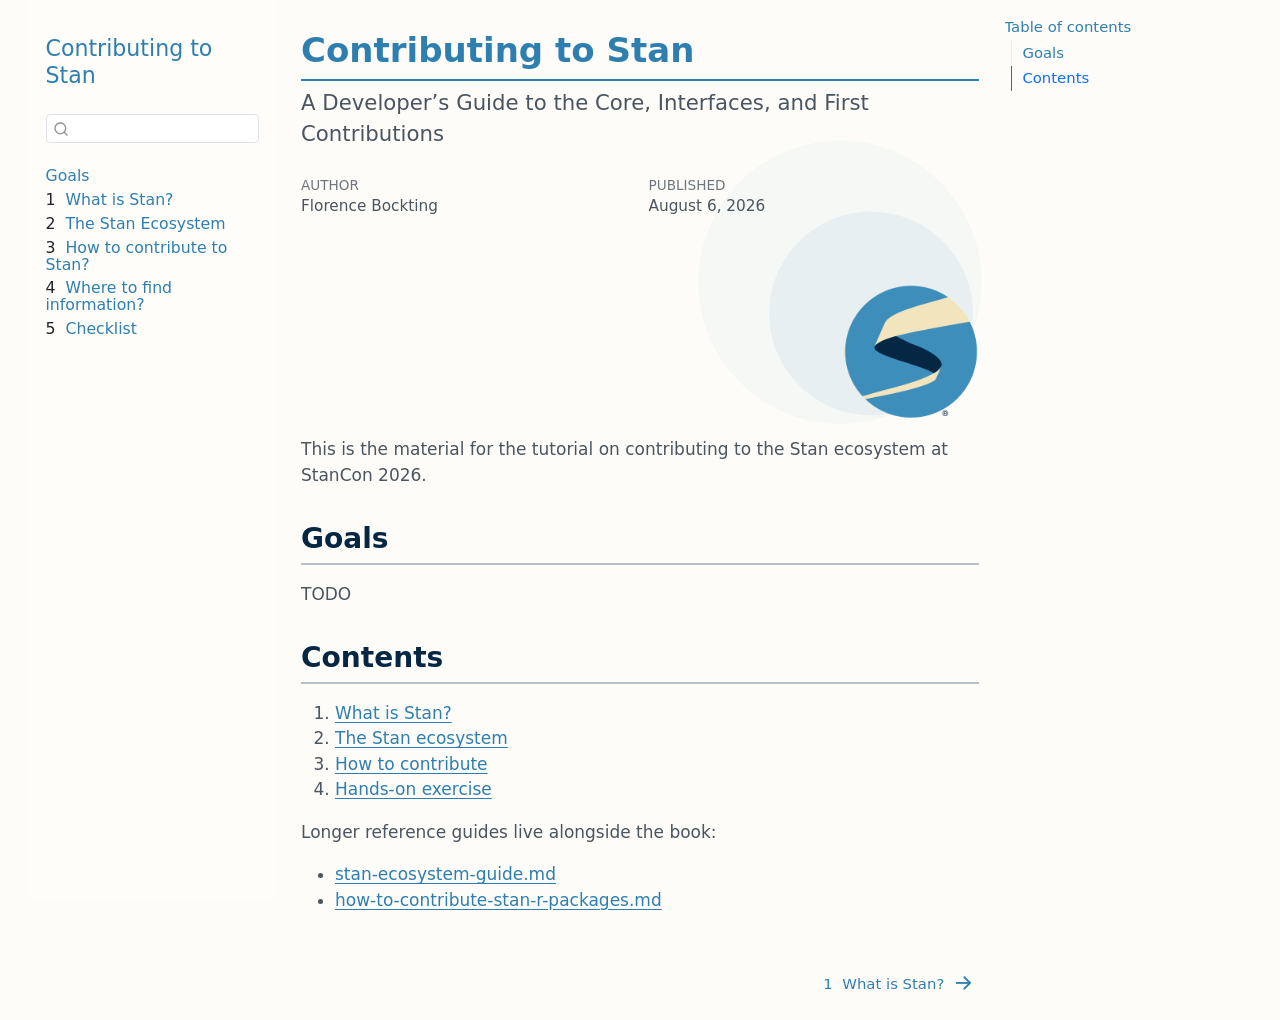
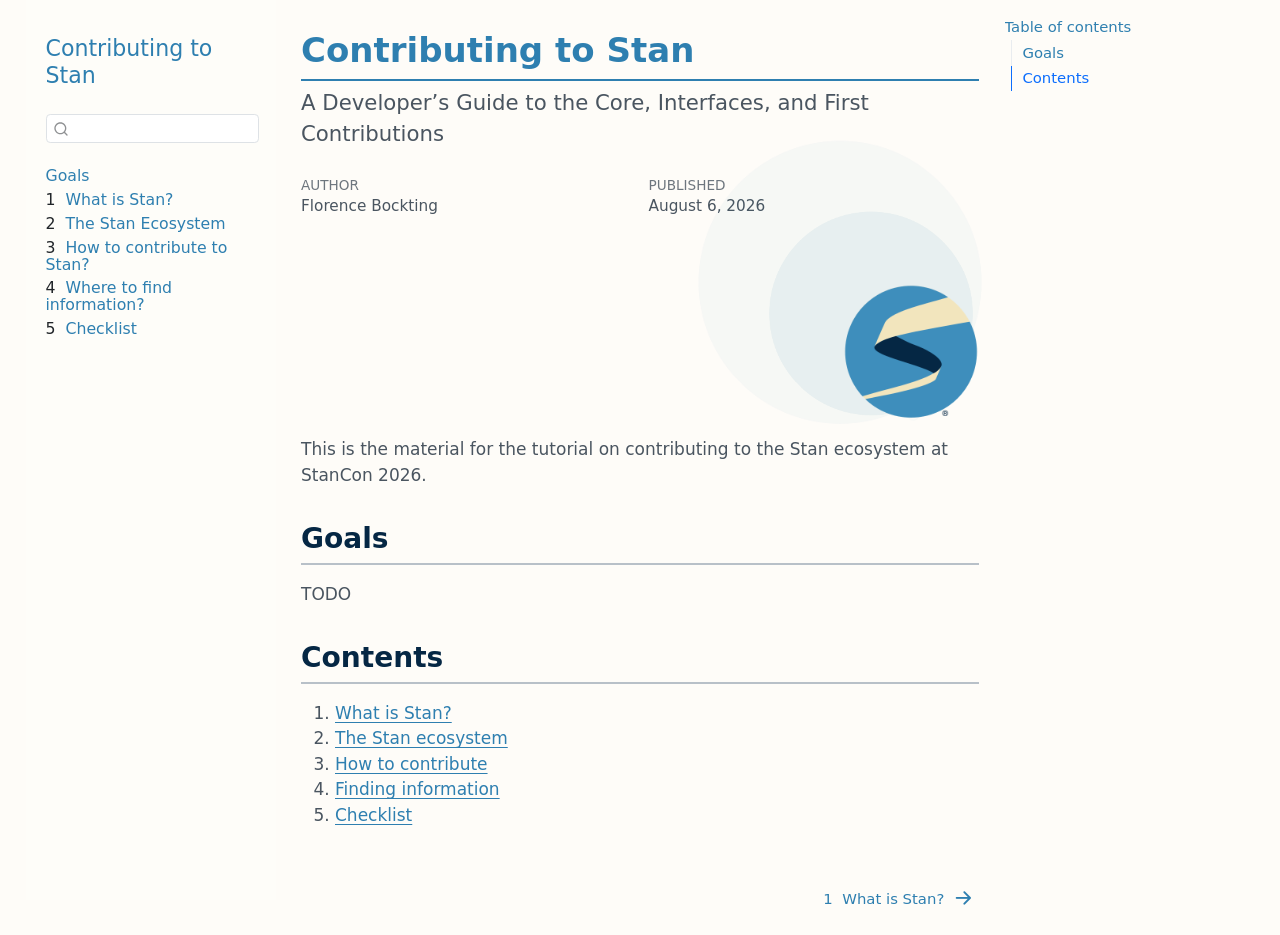
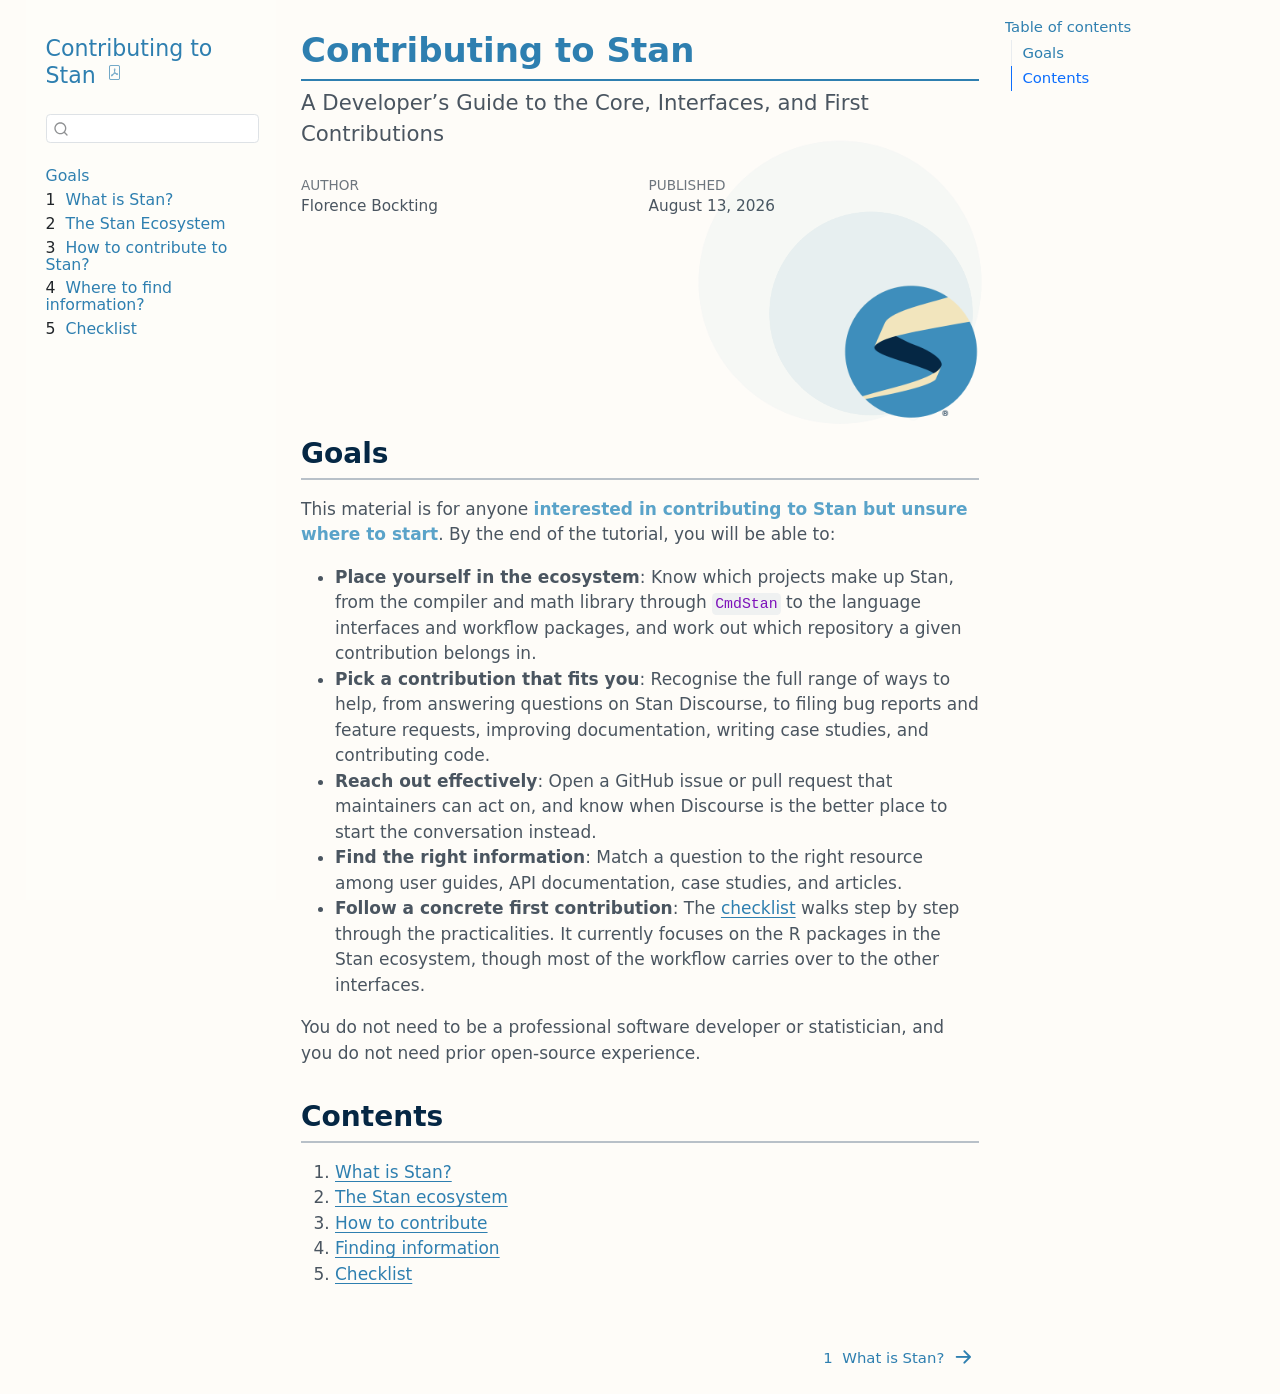
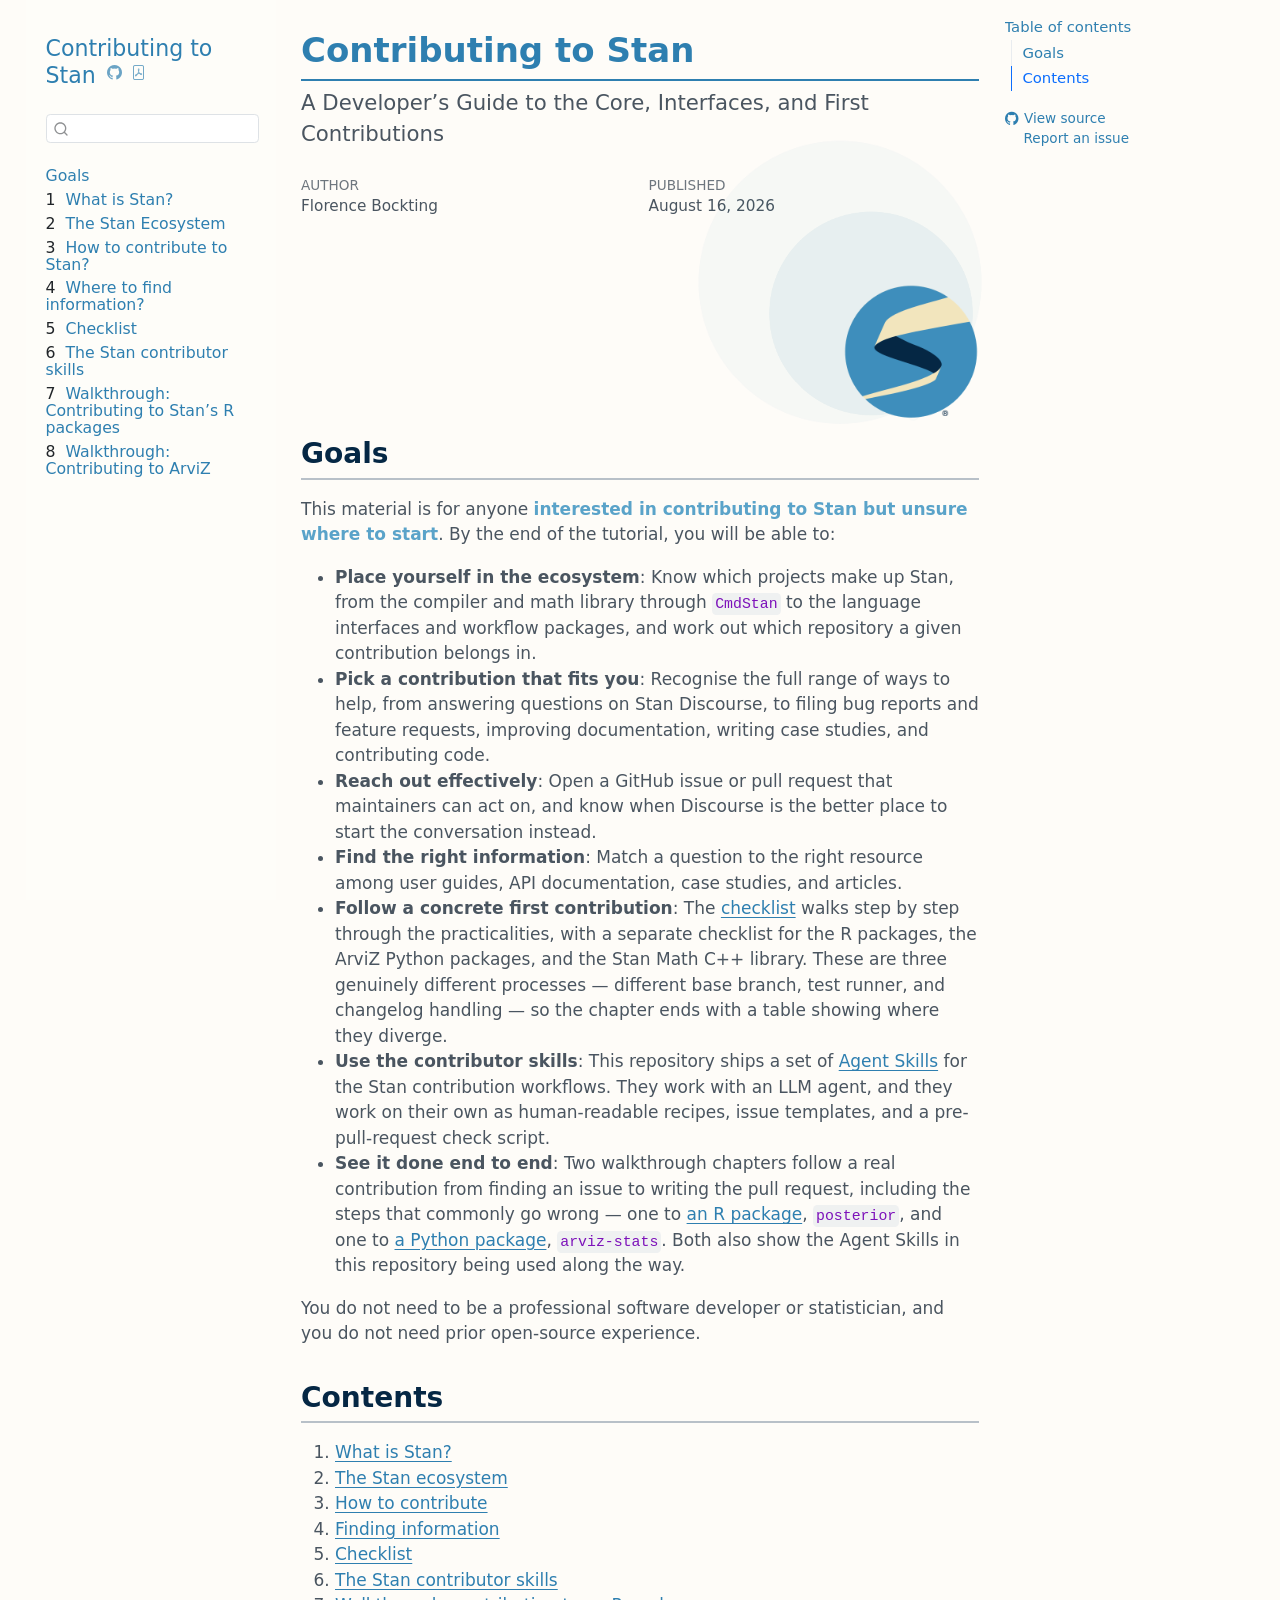
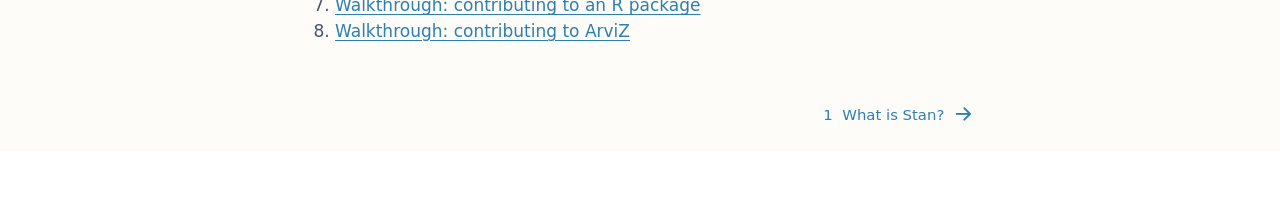
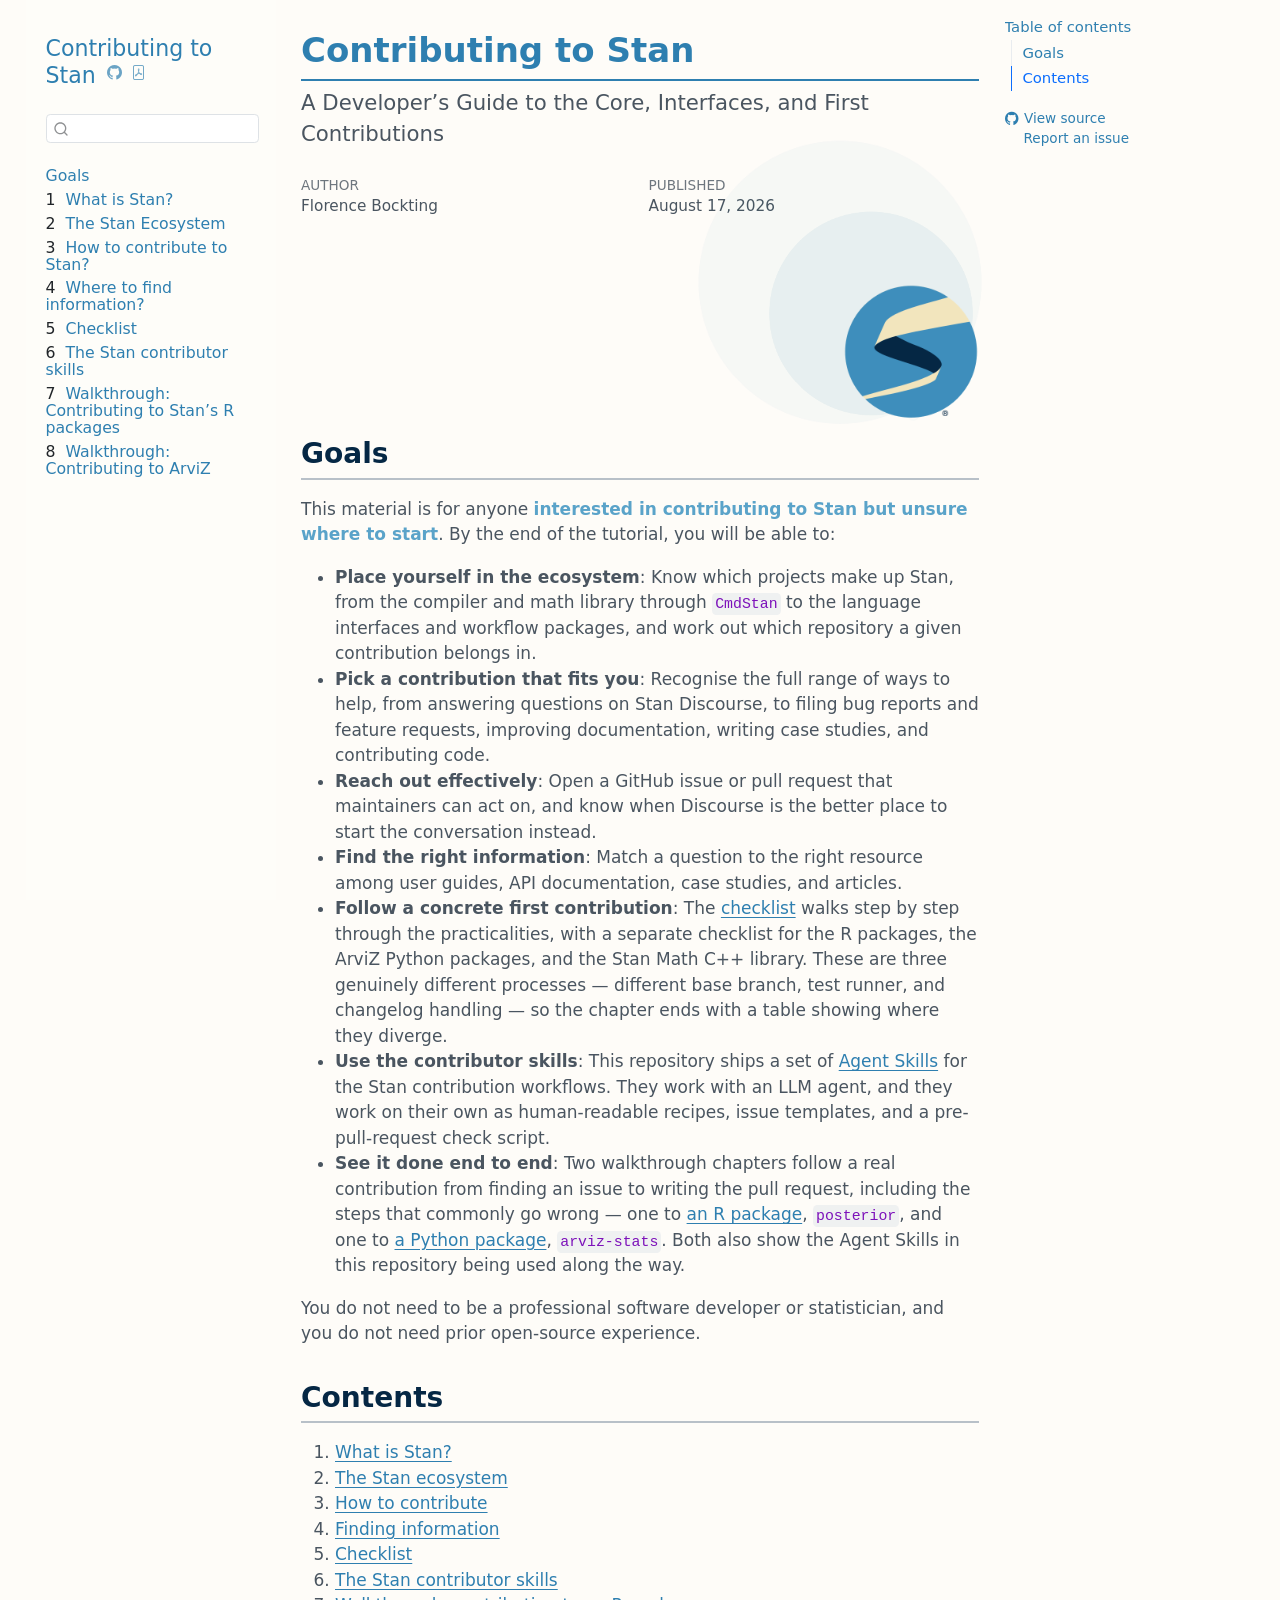
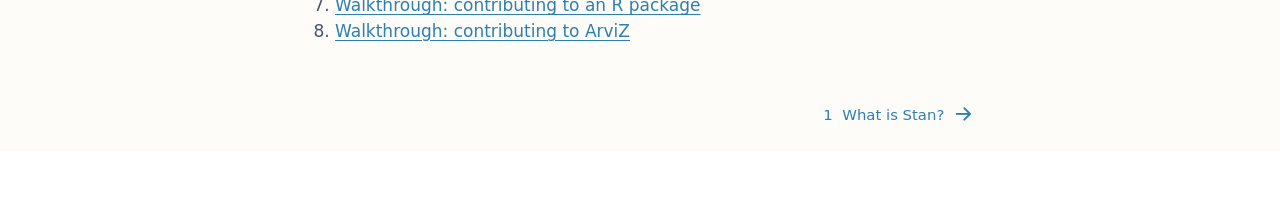
